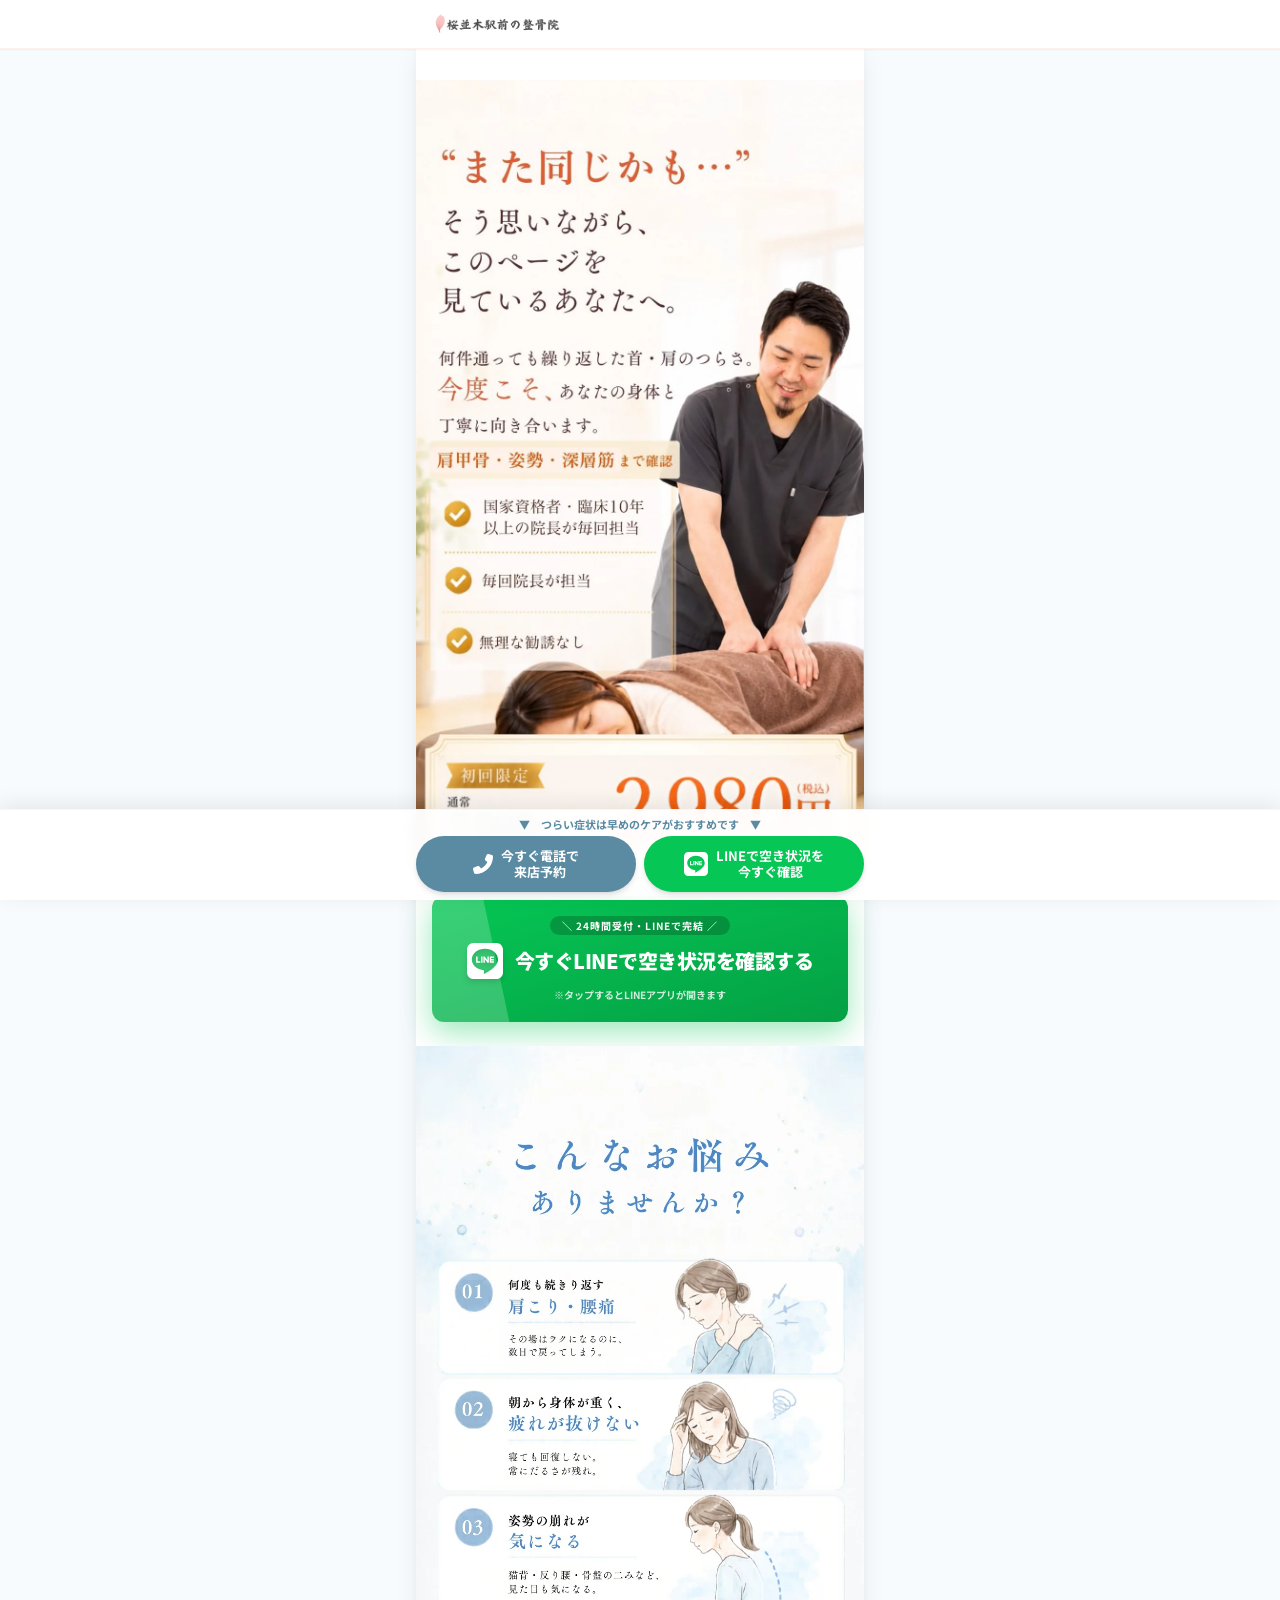
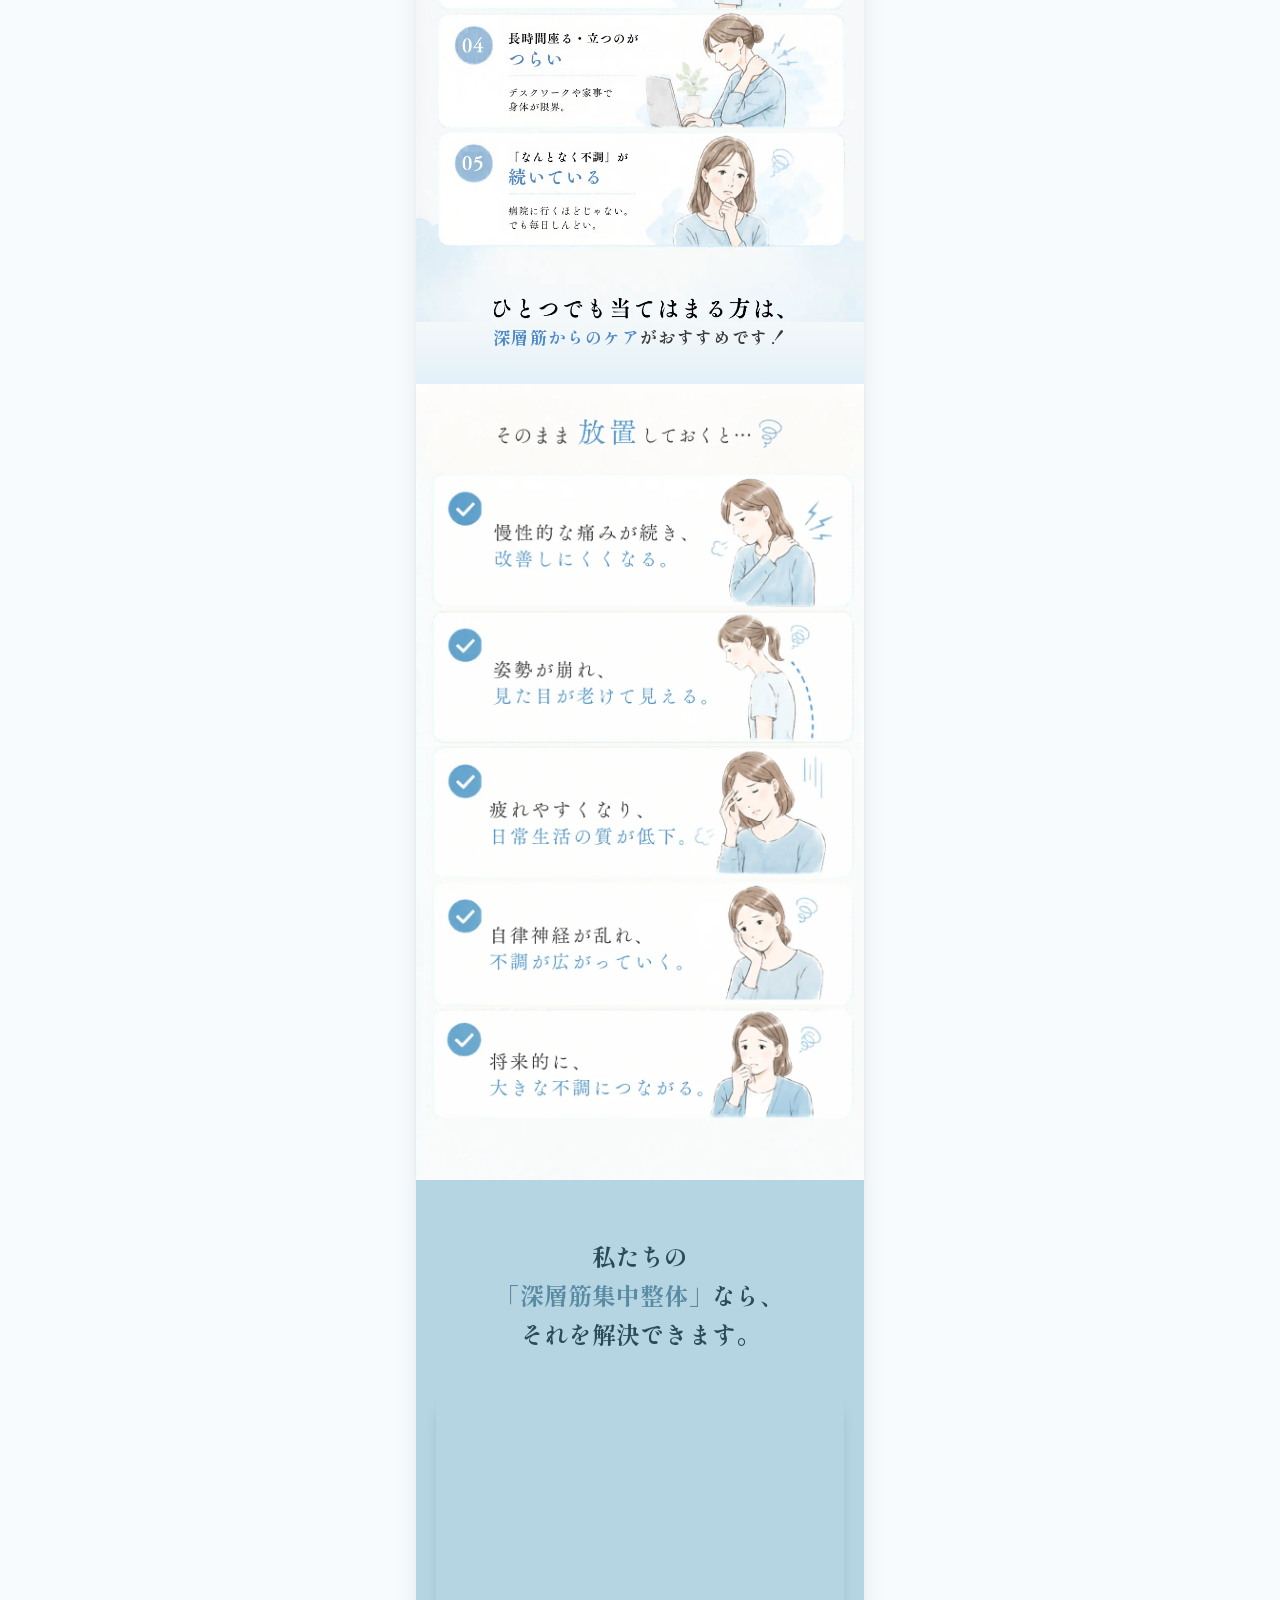
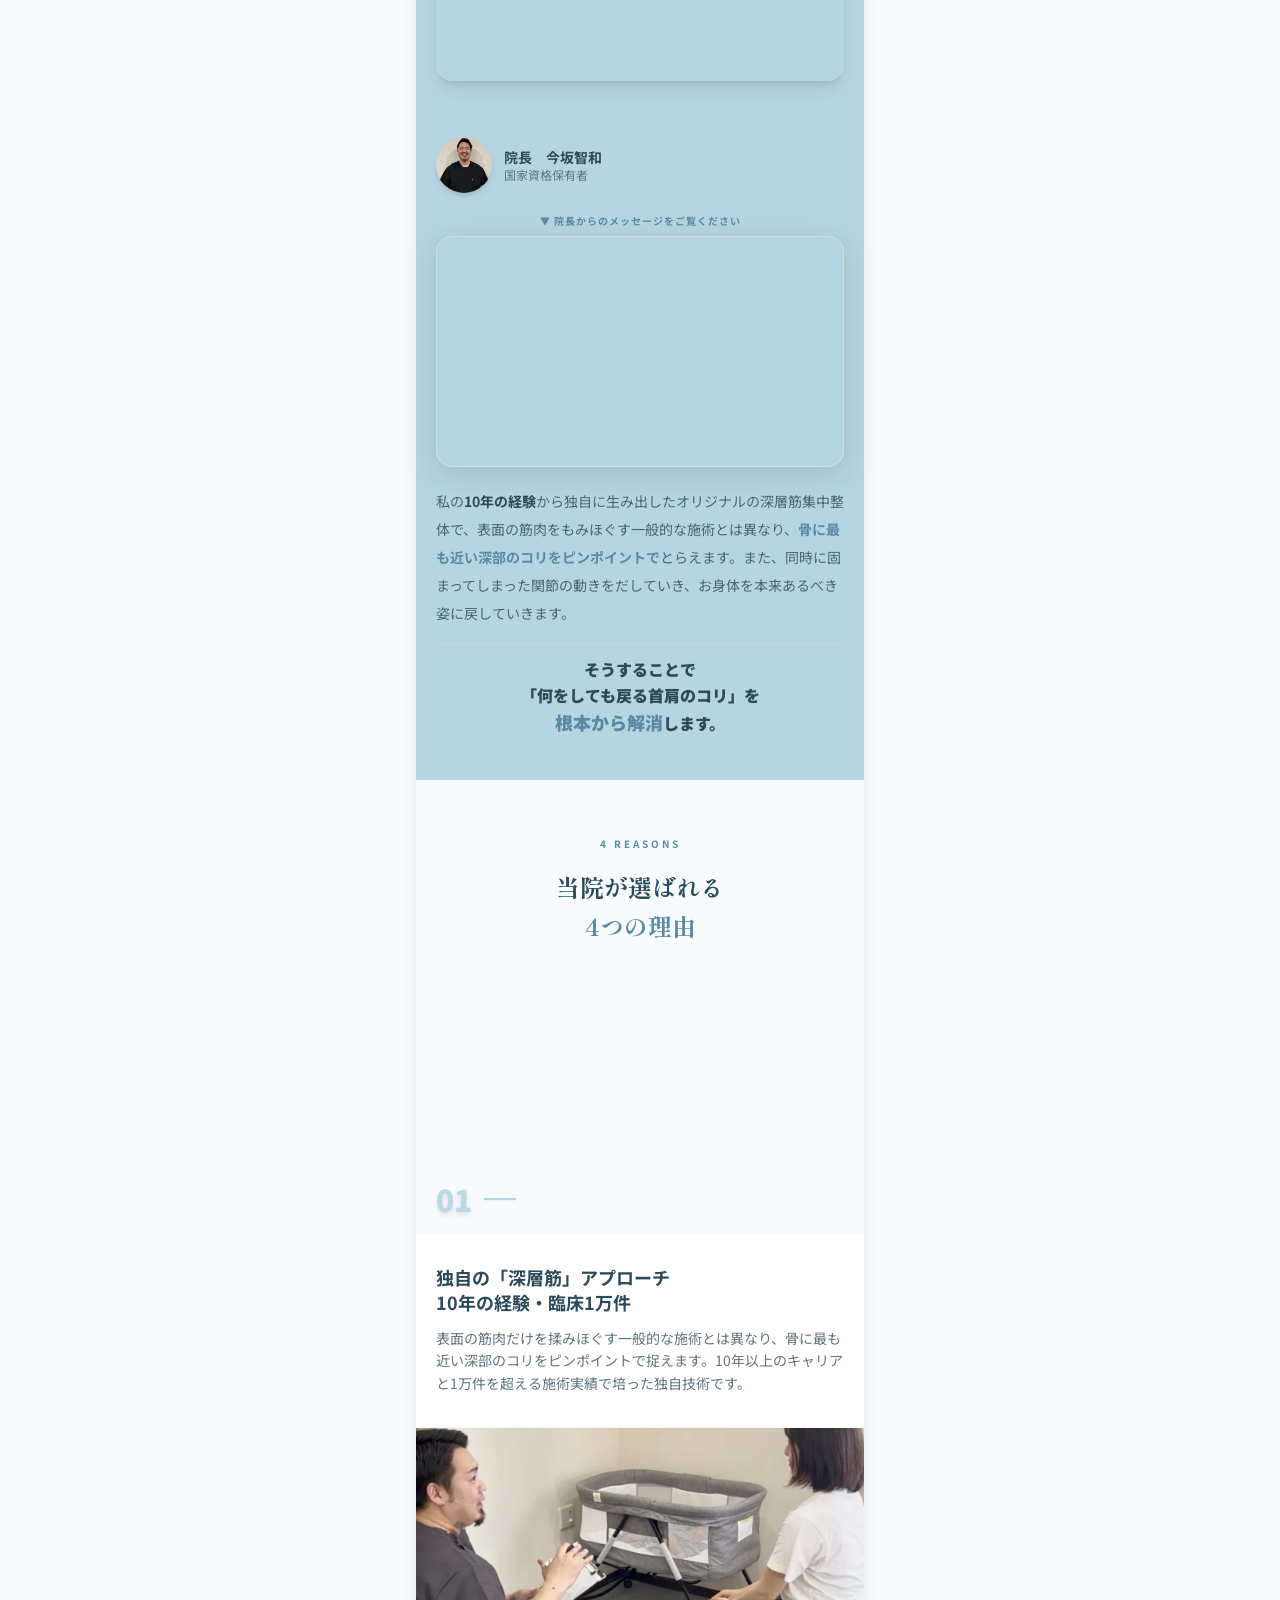
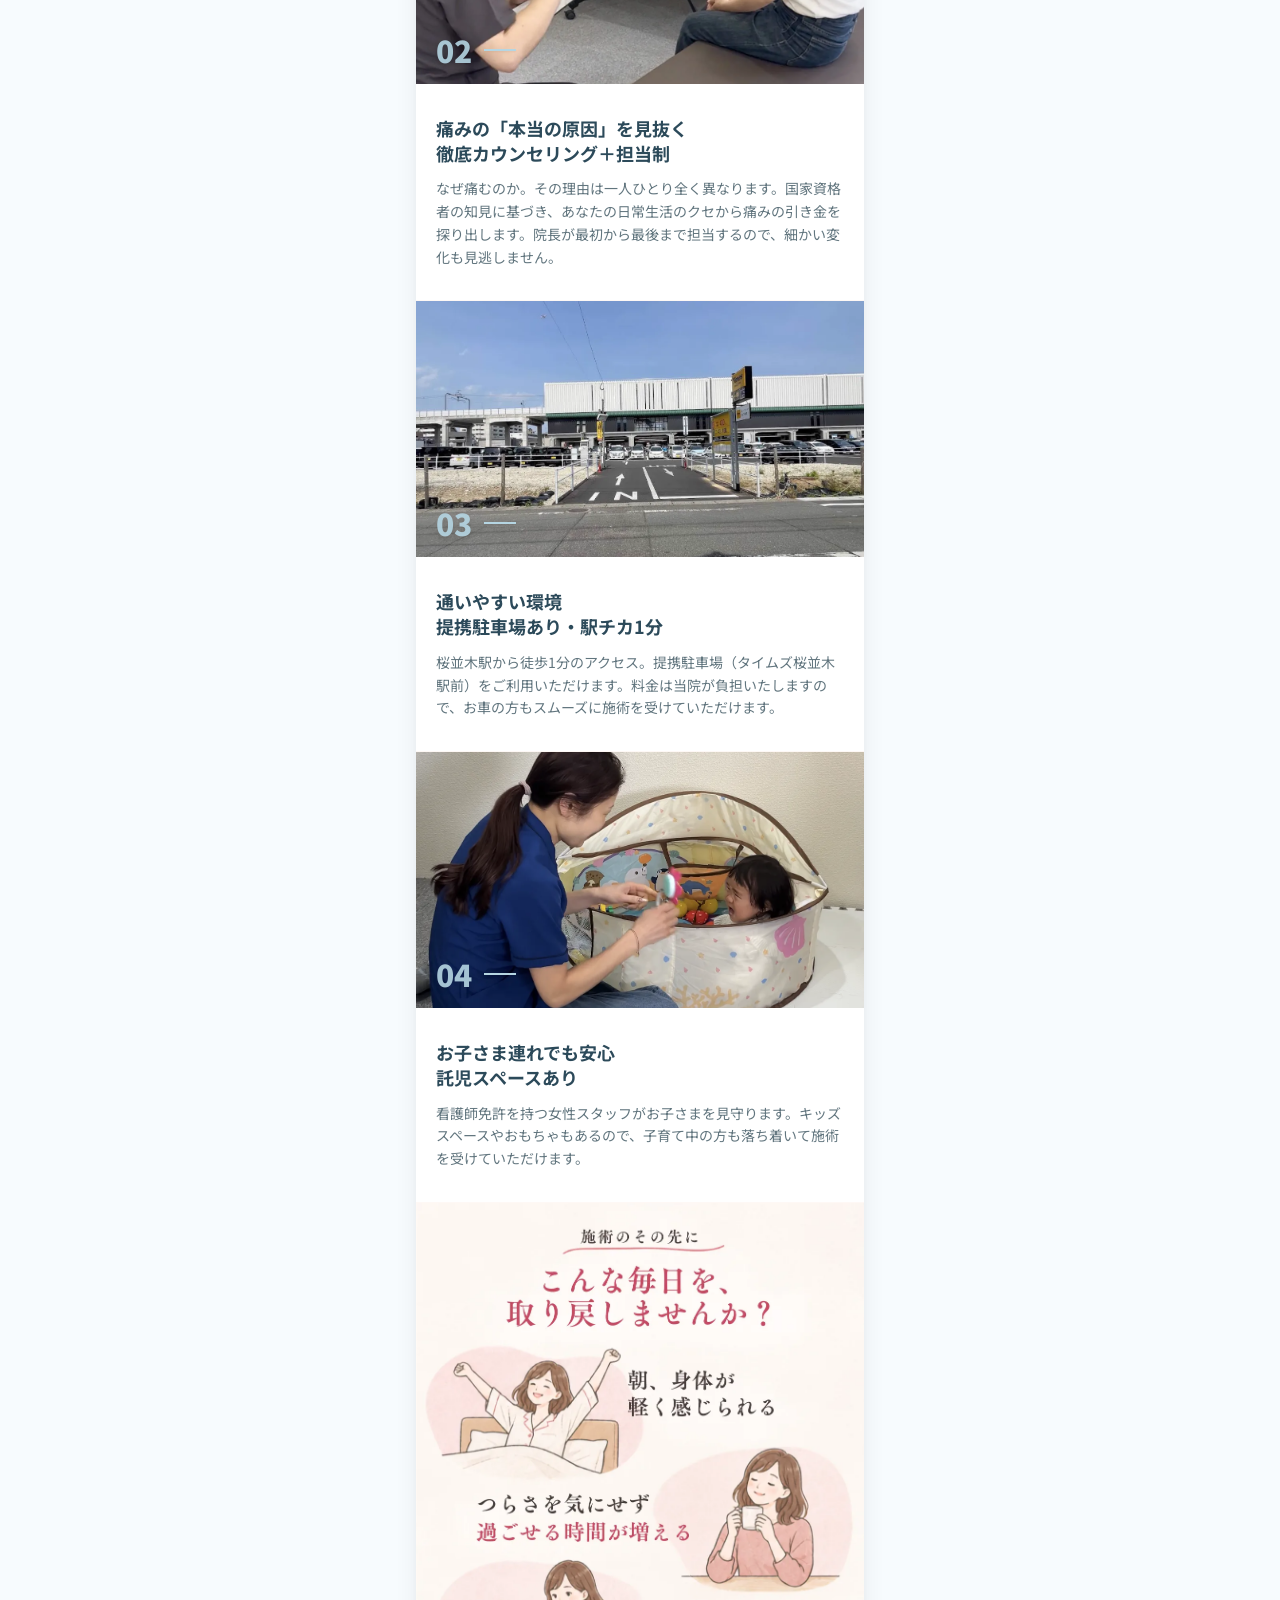
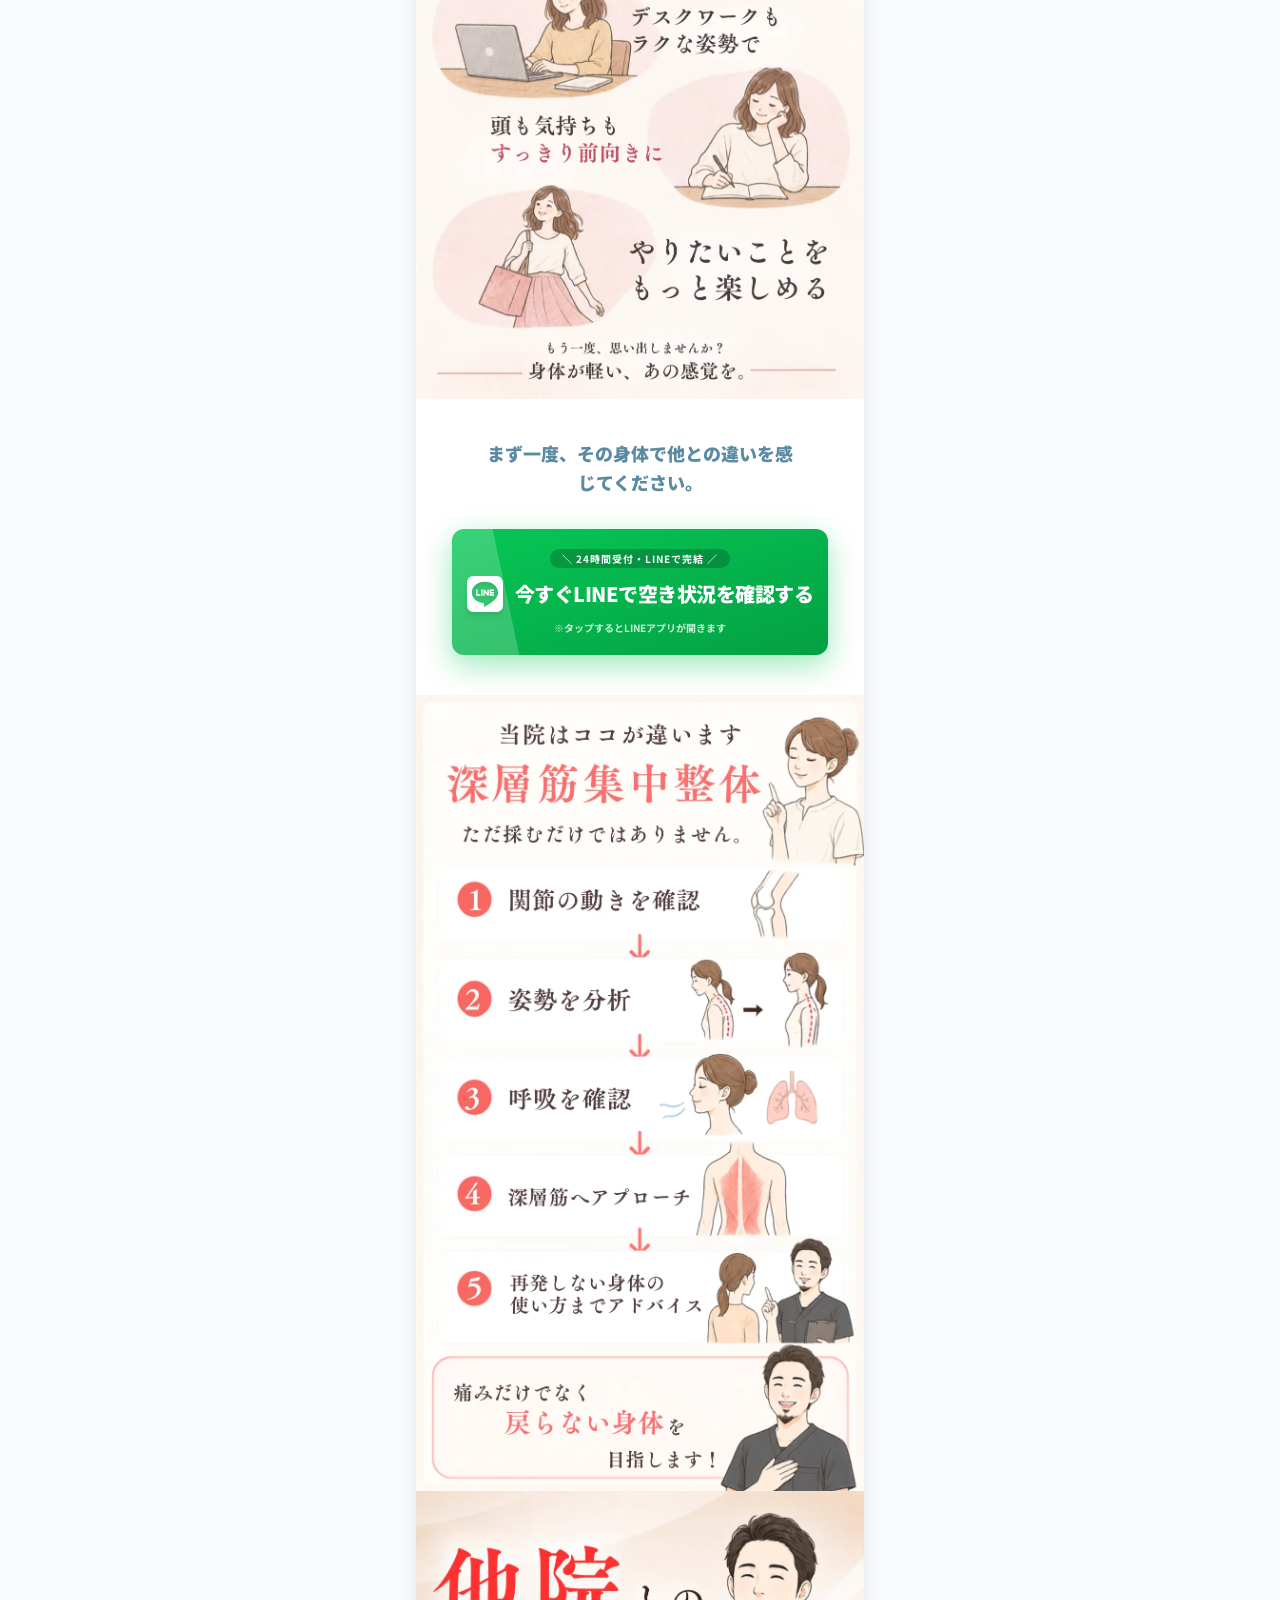
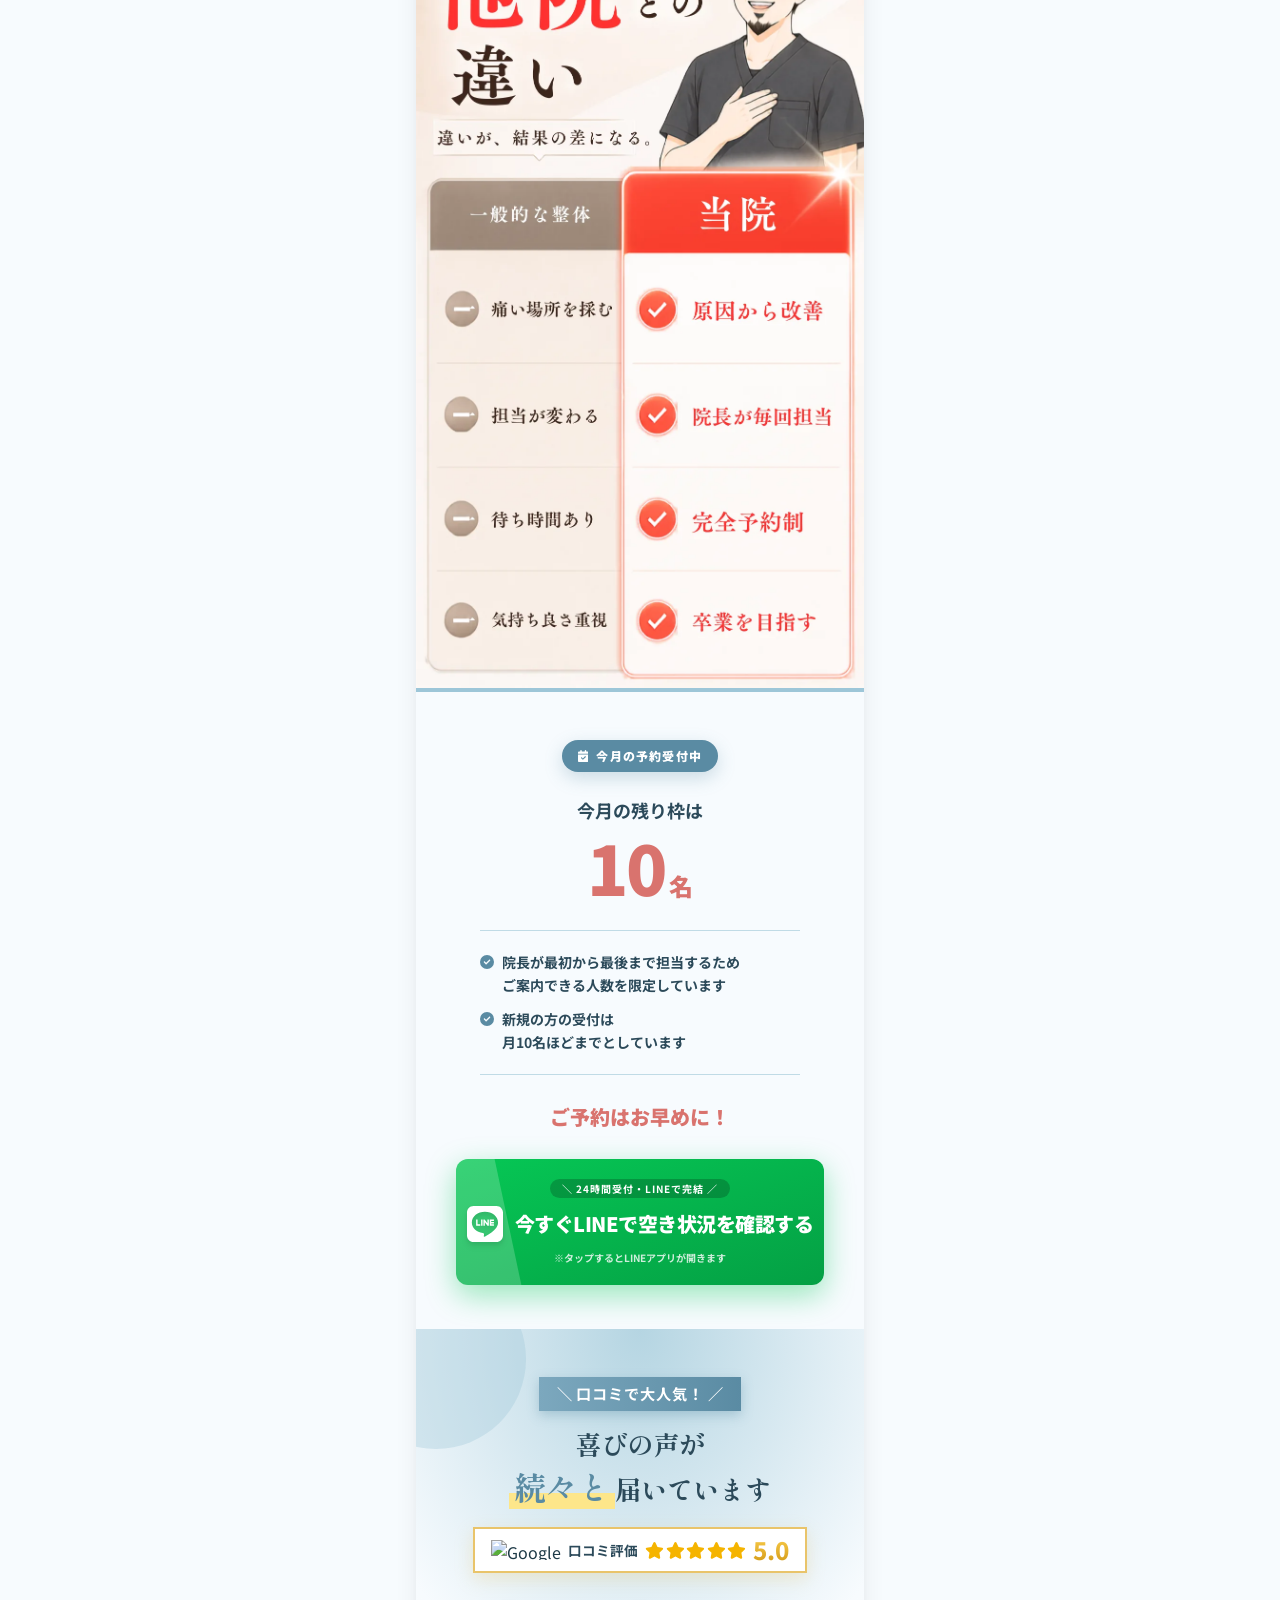
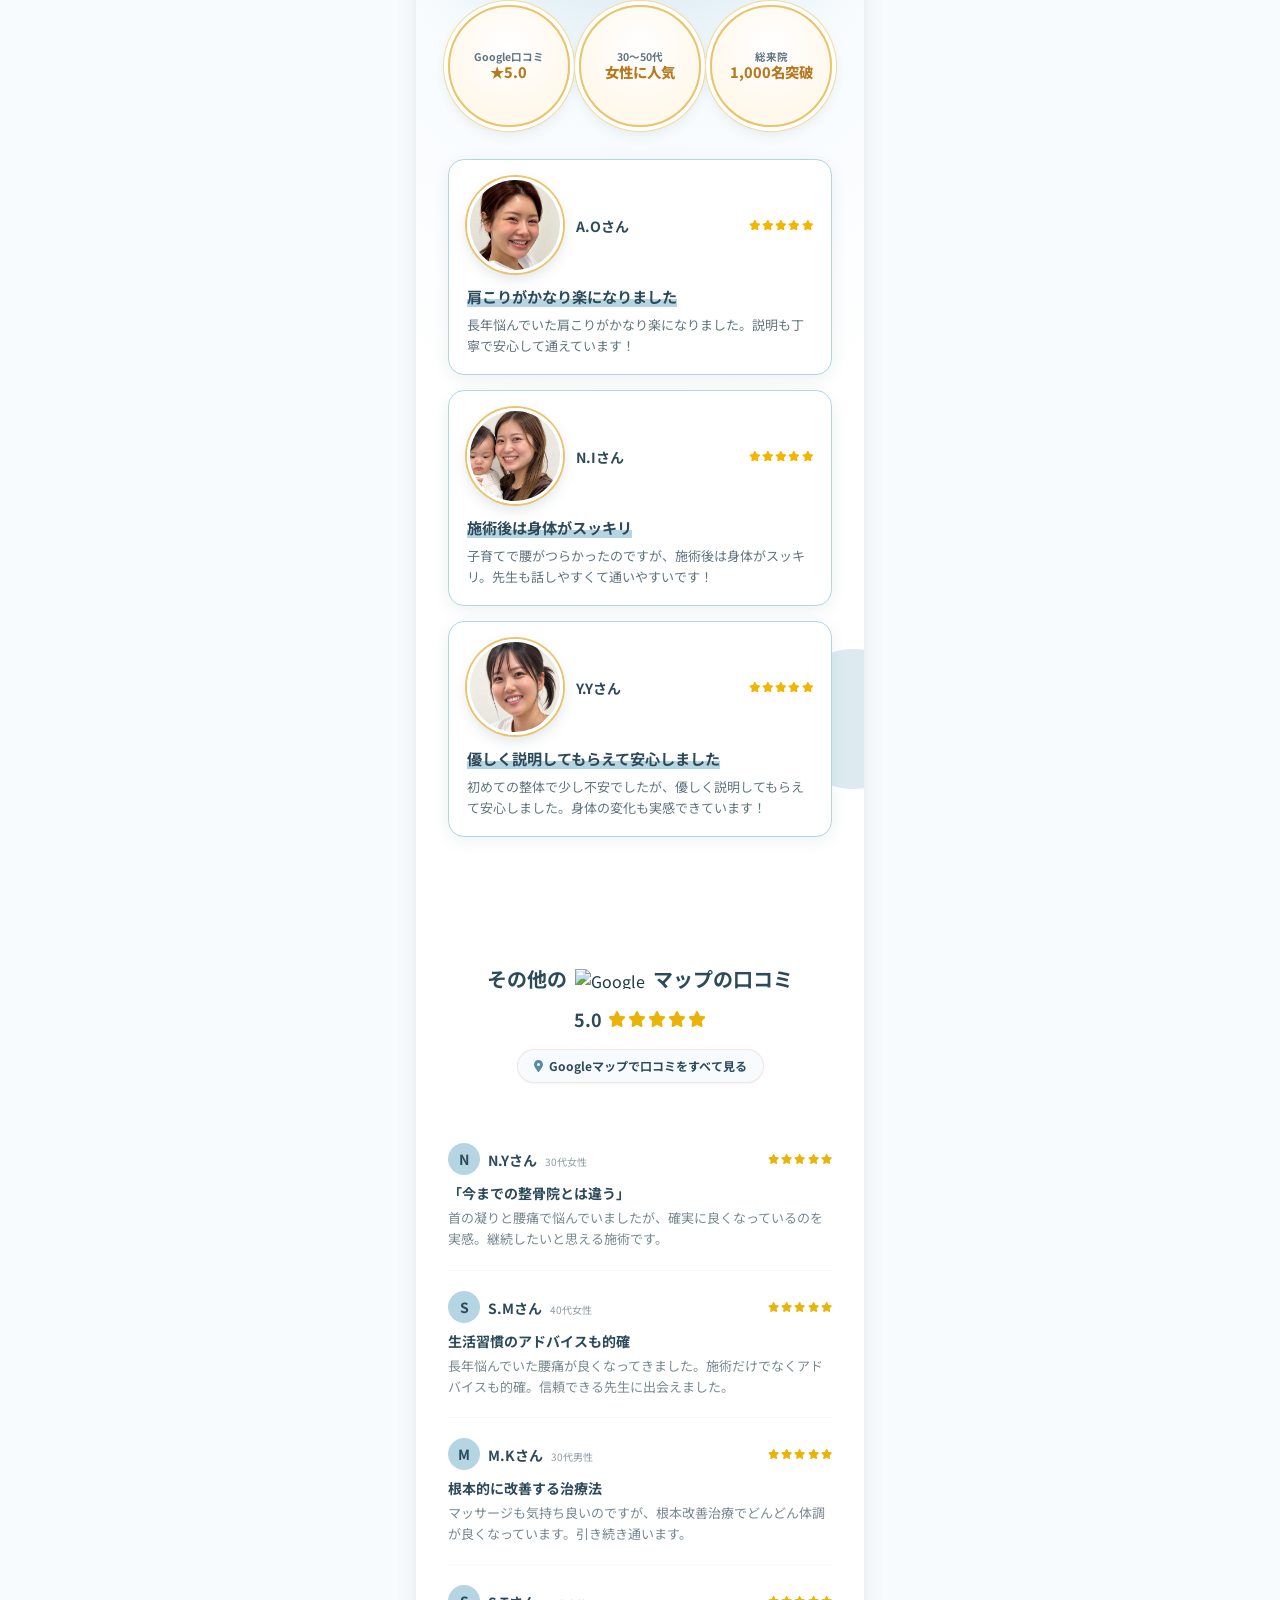
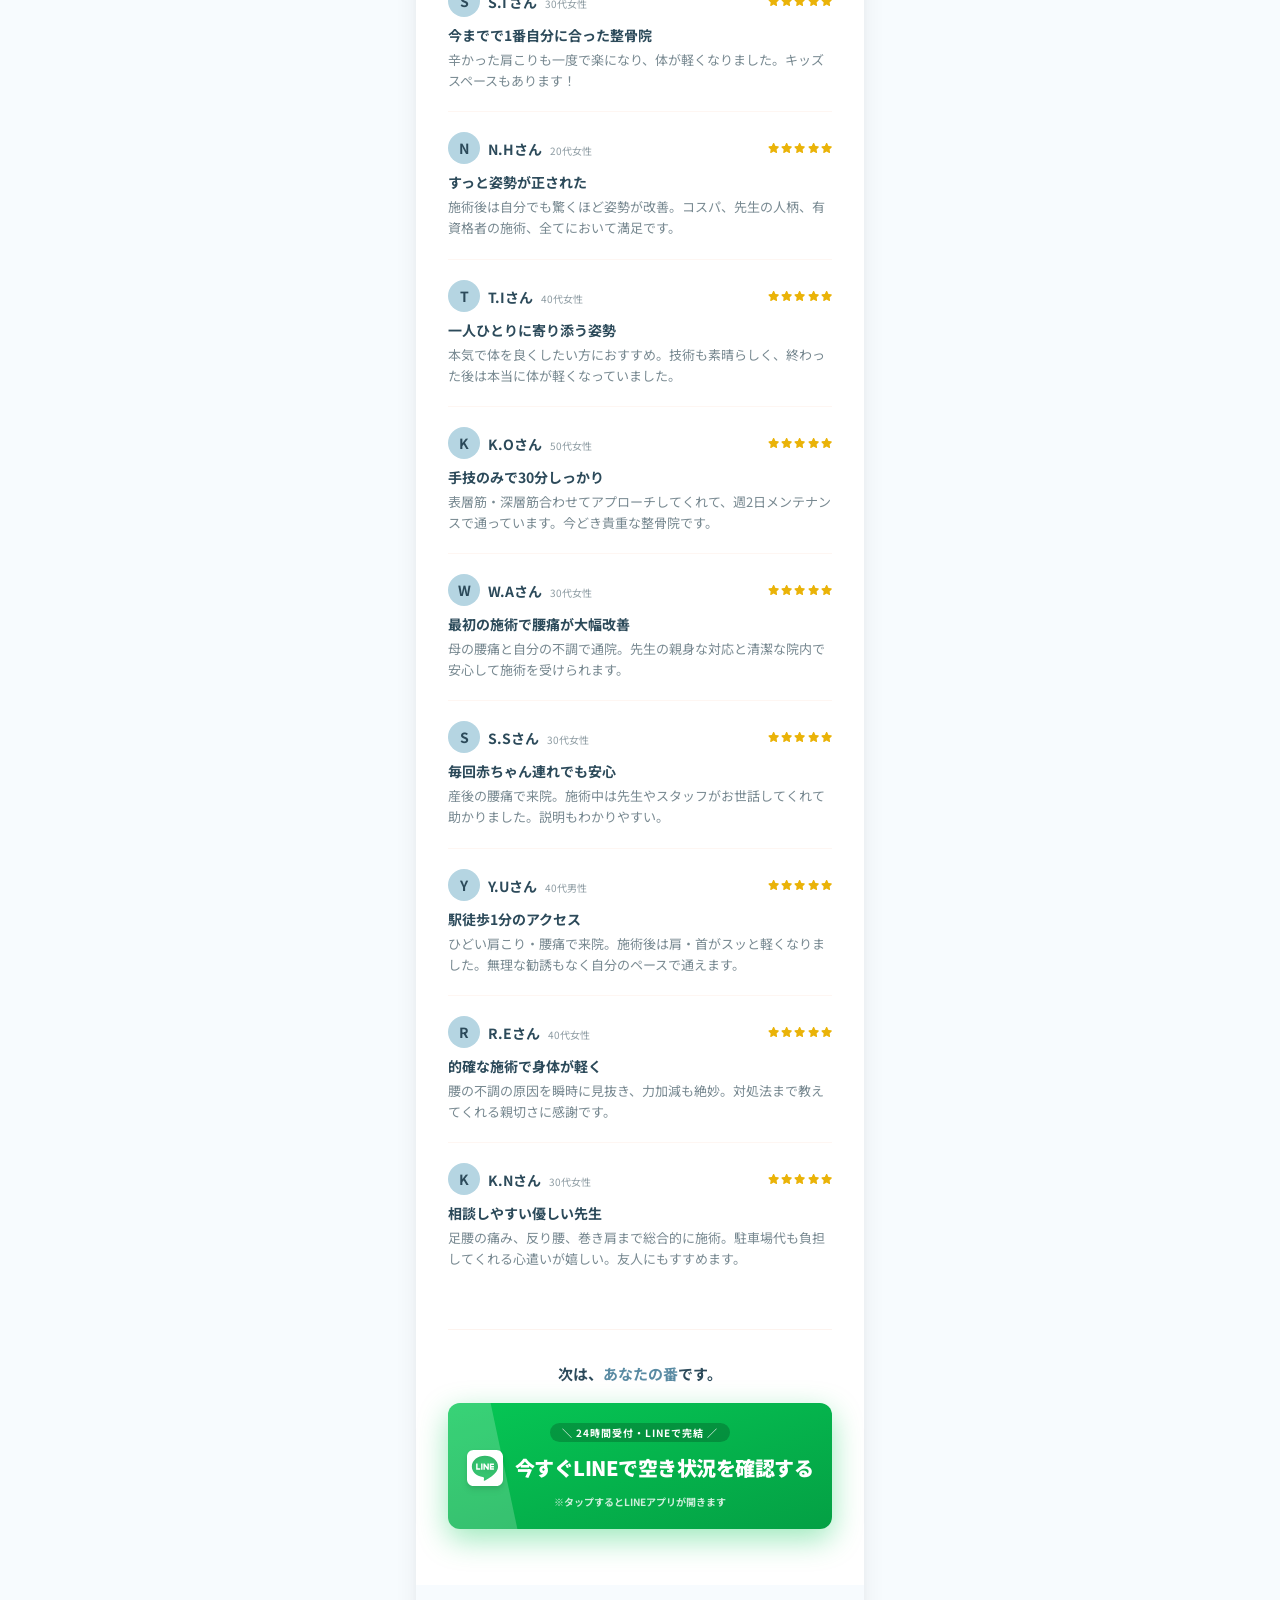
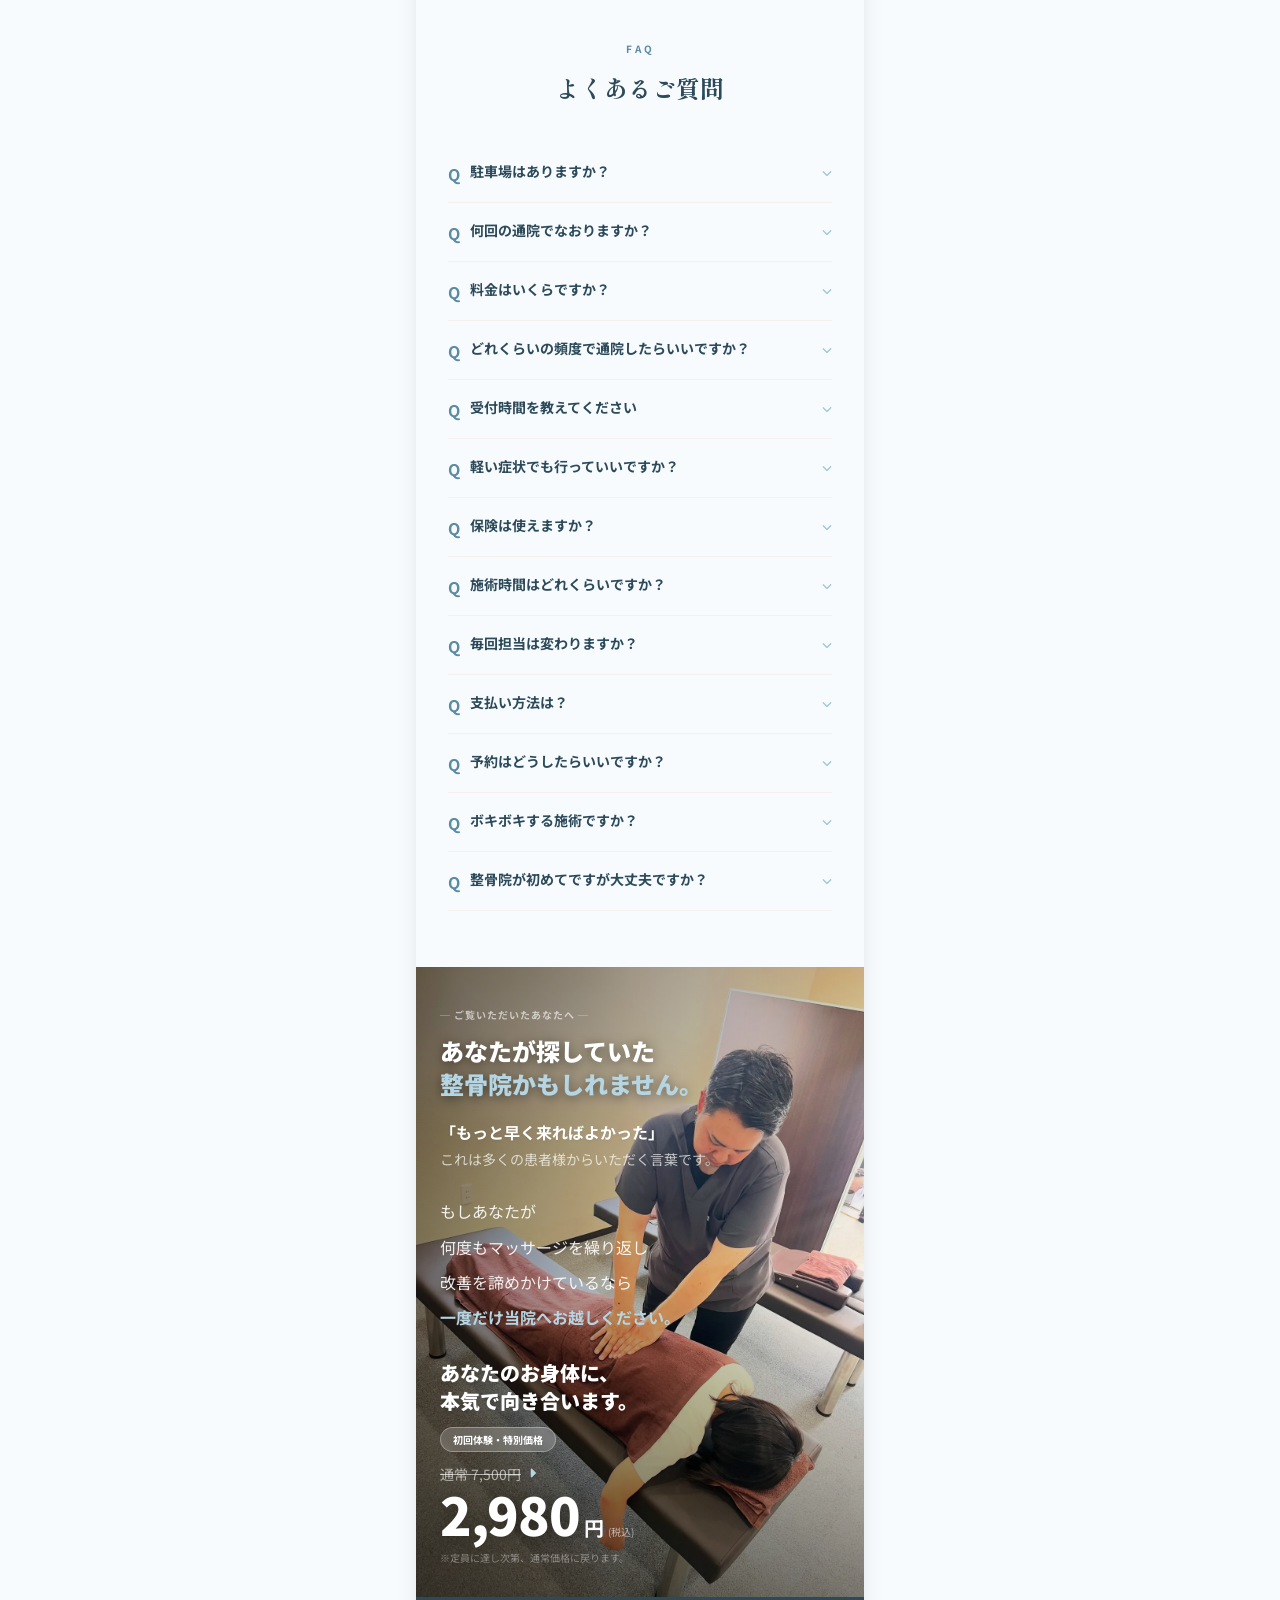
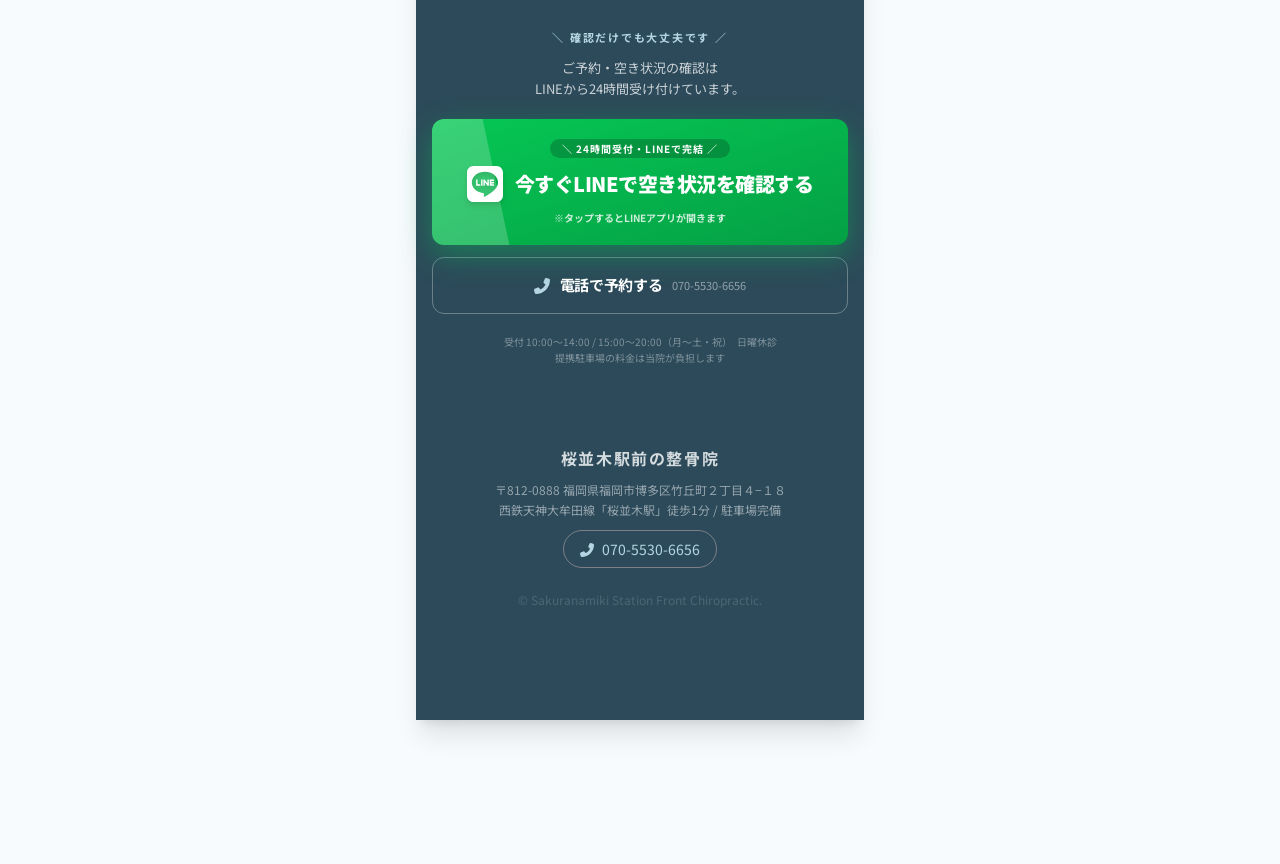
==== c.html @ 672b3de7 "口コミ評価の下にGoogleマップのボタンを追加、よくある質問の料金を差し替え Co-Authored-By: Claude Opus 5.5 <noreply@anthropic.com>" ====
<!DOCTYPE html>
<html lang="ja">

<head>
    <meta charset="UTF-8">
    <meta name="viewport" content="width=device-width, initial-scale=1.0">
    <title>深層筋集中整体とは｜桜並木駅前の整骨院（福岡市博多区・桜並木駅徒歩1分）</title>
    <meta name="description" content="揉んでも数日で戻る肩・腰のつらさへ。深層筋集中整体は、関節の動き・姿勢・呼吸を確認したうえで身体を支える深層筋にアプローチし、戻らない身体を目指す整体です。院長が毎回担当する完全予約制。初回体験2,980円。福岡市博多区竹丘町、西鉄桜並木駅から徒歩1分。">

    <!-- ▼ SEO。サイトを引っ越したらこの4か所のURLをまとめて書き換えること
         （canonical / og:url / og:image / 構造化データの url・image）。 -->
    <link rel="canonical" href="https://sakuranamiki-lp.pages.dev/">
    <meta name="robots" content="noindex, follow">

    <!-- SNSやLINEで共有されたときの表示 -->
    <meta property="og:type" content="website">
    <meta property="og:site_name" content="桜並木駅前の整骨院">
    <meta property="og:title" content="深層筋集中整体とは｜桜並木駅前の整骨院">
    <meta property="og:description" content="揉んでも数日で戻る肩・腰のつらさへ。関節の動き・姿勢・呼吸を確認したうえで深層筋にアプローチし、戻らない身体を目指す整体です。初回体験2,980円。">
    <meta property="og:url" content="https://sakuranamiki-lp.pages.dev/">
    <meta property="og:image" content="https://sakuranamiki-lp.pages.dev/images/hero-kubikata.webp">
    <meta property="og:locale" content="ja_JP">
    <meta name="twitter:card" content="summary_large_image">

    <!-- 構造化データ。院の基本情報と、このページが何の解説かを検索エンジンに伝える。
         口コミの星評価（aggregateRating）は入れていない。自社サイトに自社の評価を
         書く形はGoogleのガイドライン違反にあたり、構造化データ全体が無視される
         おそれがあるため。Googleの星はGoogleビジネスプロフィール側で出す。 -->
    <script type="application/ld+json">
    {
      "@context": "https://schema.org",
      "@graph": [
        {
          "@type": "MedicalBusiness",
          "@id": "https://sakuranamiki-lp.pages.dev/#clinic",
          "name": "桜並木駅前の整骨院",
          "description": "福岡市博多区の整骨院。関節の動き・姿勢・呼吸を確認したうえで深層筋にアプローチする「深層筋集中整体」で、繰り返す肩・首・腰のつらさの根本改善を目指します。",
          "url": "https://sakuranamiki-lp.pages.dev/",
          "image": "https://sakuranamiki-lp.pages.dev/images/hero-kubikata.webp",
          "telephone": "+81-70-5530-6656",
          "priceRange": "￥2,980〜￥7,500",
          "address": {
            "@type": "PostalAddress",
            "postalCode": "812-0888",
            "addressCountry": "JP",
            "addressRegion": "福岡県",
            "addressLocality": "福岡市博多区",
            "streetAddress": "竹丘町2丁目4-18"
          },
          "openingHoursSpecification": [
            {
              "@type": "OpeningHoursSpecification",
              "dayOfWeek": ["Monday","Tuesday","Wednesday","Thursday","Friday","Saturday","PublicHolidays"],
              "opens": "10:00",
              "closes": "14:00"
            },
            {
              "@type": "OpeningHoursSpecification",
              "dayOfWeek": ["Monday","Tuesday","Wednesday","Thursday","Friday","Saturday","PublicHolidays"],
              "opens": "15:00",
              "closes": "20:00"
            }
          ],
          "publicAccess": true,
          "isAcceptingNewPatients": true
        },
        {
          "@type": "Service",
          "name": "深層筋集中整体",
          "provider": { "@id": "https://sakuranamiki-lp.pages.dev/#clinic" },
          "areaServed": "福岡市博多区",
          "description": "痛い場所を揉むだけで終わらせず、(1)関節の動きを確認 (2)姿勢を分析 (3)呼吸を確認 (4)身体を支える深層筋へアプローチ (5)再発しない身体の使い方までアドバイス、という5段階で進める整体。院長が毎回担当する完全予約制です。",
          "offers": {
            "@type": "Offer",
            "name": "初回体験（深層筋集中整体＋初診料）",
            "price": "2980",
            "priceCurrency": "JPY"
          }
        }
      ]
    }
    </script>

    <!-- Microsoft Clarity -->
    <script type="text/javascript">
        (function(c,l,a,r,i,t,y){
            c[a]=c[a]||function(){(c[a].q=c[a].q||[]).push(arguments)};
            t=l.createElement(r);t.async=1;t.src="https://www.clarity.ms/tag/"+i;
            y=l.getElementsByTagName(r)[0];y.parentNode.insertBefore(t,y);
        })(window, document, "clarity", "script", "x4nq383wy1");
    </script>
    <!-- End Microsoft Clarity -->

    <!-- Meta Pixel Code -->
    <script>
        !function (f, b, e, v, n, t, s) {
            if (f.fbq) return; n = f.fbq = function () {
                n.callMethod ?
                    n.callMethod.apply(n, arguments) : n.queue.push(arguments)
            };
            if (!f._fbq) f._fbq = n; n.push = n; n.loaded = !0; n.version = '2.0';
            n.queue = []; t = b.createElement(e); t.async = !0;
            t.src = v; s = b.getElementsByTagName(e)[0];
            s.parentNode.insertBefore(t, s)
        }(window, document, 'script',
            'https://connect.facebook.net/en_US/fbevents.js');
        fbq('init', '752934397862087');
        fbq('track', 'PageView');
    </script>
    <noscript><img height="1" width="1" style="display:none"
            src="https://www.facebook.com/tr?id=752934397862087&ev=PageView&noscript=1" /></noscript>
    <!-- End Meta Pixel Code -->

    <!-- ヒーローのA/Cテスト -->
    <script>
        /*
         * ヒーロー画像のパターンは「ページごとに固定」されている。
         *   /         … a  深層筋集中整体（Google口コミ5.0入り）※広告のリンク先
         *   /c.html   … c  共感訴求（「また同じかも…」）※控え
         * ページ本体は完全に同一で、違うのはヒーロー1枚だけ。
         *
         * 以前はここでJSが50/50に振り分けていたが、MetaのA/Bテスト機能で
         * 広告ごとにリンク先URLを分ける方式にしたのでやめた。こちらのほうが
         * 同じ人が両方を見てしまう重複が起きず、勝敗判定もMetaがやってくれる。
         *
         * 下の variant の値は tools/prerender.js が書き込む。手で変えないこと。
         */
        (function () {
            var variant = 'c'; /* PRERENDER:VARIANT */
            var hero = (variant === 'c')
                ? './images/hero-empathy.webp'
                : './images/hero-katakoshi-poster.webp';

            window.AB_VARIANT = variant;
            document.documentElement.setAttribute('data-variant', variant);

            // ヒーローは画面最上部＝表示速度に直結するので先読みしておく。
            // HTMLにも正しい画像が焼き込まれているので二重に取得はされない。
            var link = document.createElement('link');
            link.rel = 'preload';
            link.as = 'image';
            link.href = hero;
            document.head.appendChild(link);

            // 「どちらを見たか」を計測側へ送る
            window.addEventListener('load', function () {
                if (window.fbq) window.fbq('trackCustom', 'LPView', { variant: variant });
                if (window.clarity) window.clarity('set', 'ab_variant', variant);
            });

            /*
             * ▼ 計測の考え方
             *
             * Lead        … 予約に向かう行動。LINE追加タップ と 電話タップ の2つ。
             *               Metaの最適化対象はこれ。「予約したい人」を探させる。
             * FindLocation… 場所の確認（Googleマップタップ）。
             *               計測はするが Lead には入れない。理由は下記。
             *
             * マップタップをLeadに含めない理由：
             *   マップは「どこにあるか見ただけ」の人も大量に押す。これをLeadに混ぜると、
             *   (1) 件数が水増しされてCPAが実態より良く見える
             *   (2) さらに悪いことに、Metaが「マップを押しやすい人」を探しに行き、
             *       予約する気のない層に配信が寄っていく
             *   計測しておけばリターゲティング用オーディエンスには使えるので、
             *   別イベントとして残すのが正解。
             */
            function fire(event, kind) {
                if (window.fbq) window.fbq('track', event, { content_name: kind + '_' + variant });
                if (window.clarity) window.clarity('set', 'cta_tapped', kind);
            }

            // LINE追加タップ（従来から Lead として計測しているもの）
            window.trackLead = function () { fire('Lead', 'line'); };
            // 電話タップ（これまで未計測。予約意図はLINEより強い）
            window.trackTel = function () { fire('Lead', 'tel'); };
            // Googleマップタップ（最適化には使わない）
            window.trackMap = function () { fire('FindLocation', 'map'); };
        })();
    </script>
    <!-- End A/B -->

    <!-- 本文は tools/prerender.js が app.js から書き出して body に埋め込み済み。
         ブラウザにReactは送らない（React+ReactDOM+app.js で約180KB削減）。
         画面の動きは lp.js が担当する。 -->
    <script>document.documentElement.className += ' js';</script>
    <style>
        /* fade-up は styles.css で opacity:0 から始まる。JSが動かない環境では
           そのまま見えなくなってしまうので、その場合だけ最初から表示する。 */
        html:not(.js) .fade-up { opacity: 1; transform: none; }

        /* 画面には出さないがスクリーンリーダーと検索エンジンには読ませる。
           display:none と違い、読み上げ対象から外れない書き方。 */
        .sr-only {
            position: absolute; width: 1px; height: 1px;
            padding: 0; margin: -1px; overflow: hidden;
            clip: rect(0 0 0 0); white-space: nowrap; border: 0;
        }

        /* ── 追従CTAの演出 ──
           画面に出っぱなしなので、振れ幅は意図的に小さくしている。
           強く光らせると数秒で鬱陶しくなり、安っぽく見えるため。
           styles.css はビルド済みで再生成できないので、ここに素のCSSで書く。 */

        /* ボタンのふちがゆっくり明るくなる。色はLINEの緑に合わせる。 */
        @keyframes sticky-cta-glow {
            0%, 100% { box-shadow: 0 2px 8px rgba(6, 199, 85, 0.35); }
            50%      { box-shadow: 0 2px 18px rgba(6, 199, 85, 0.70),
                                   0 0 26px rgba(6, 199, 85, 0.28); }
        }
        .sticky-cta-glow { animation: sticky-cta-glow 2.4s ease-in-out infinite; }

        /* 矢印がボタンのほうへ小さく上下する */
        @keyframes sticky-cta-arrow {
            0%, 100% { transform: translateY(0);   opacity: 0.65; }
            50%      { transform: translateY(2px); opacity: 1; }
        }
        .sticky-cta-arrow {
            display: inline-block;
            animation: sticky-cta-arrow 1.6s ease-in-out infinite;
        }

        /* 煽り文がやわらかく明滅する。文字色までは変えない。 */
        @keyframes sticky-cta-urgent {
            0%, 100% { opacity: 0.80; }
            50%      { opacity: 1; }
        }
        .sticky-cta-urgent { animation: sticky-cta-urgent 2.4s ease-in-out infinite; }

        /* 動きを減らす設定にしている端末では止める */
        @media (prefers-reduced-motion: reduce) {
            .sticky-cta-glow,
            .sticky-cta-arrow,
            .sticky-cta-urgent { animation: none; }
        }
    </style>
    <!-- Google Fonts。実際に使うウェイトだけに絞っている。
         Noto Sans JP … 400(本文) / 700(font-bold) / 900(font-black)
         Shippori Mincho B1 … 700のみ（.font-mincho は3箇所とも font-bold とセット）
         以前は10ウェイト指定していた。日本語フォントはunicode-rangeで細かく分割
         されるため @font-face が1230個生成され、描画をブロックするCSSだけで
         1.16MBあった。使うウェイトに絞って461KBになっている。 -->
    <link rel="preconnect" href="https://fonts.googleapis.com">
    <link rel="preconnect" href="https://fonts.gstatic.com" crossorigin>
    <link href="https://fonts.googleapis.com/css2?family=Noto+Sans+JP:wght@400;700;900&family=Shippori+Mincho+B1:wght@700&display=swap" rel="stylesheet">
    <!-- Font Awesome は廃止。CSS 102KB + webフォント実体 約250KB を読んでいたが、
         使っていたのは6アイコンだけだったので app.js にインラインSVGで持たせた。 -->
    <!-- Tailwind と独自スタイルをビルドしたCSS（CDNの実行時生成をやめた） -->
    <link rel="stylesheet" href="./styles.css">

</head>

<!-- pb-28: 追従CTAに煽り文の行が増えて背が高くなったぶん、下部の余白を広げている -->
<body class="bg-skin-cream text-skin-text antialiased pb-28">
    <script>
        /*
         * 読み込み時に必ずページ先頭から始めるための処理。
         *
         * 以前はここで 50ms ごとに scrollTo(0,0) を呼ぶ setInterval を2秒間回していた。
         * 目的（ブラウザによる前回位置の復元を防ぐ）は scrollRestoration='manual' だけで
         * 達成できるうえ、広告から来た人は着地直後にスクロールを始めるので、
         * 読み始めた人を2秒間くり返し最上部へ引き戻す状態になっていた。
         * load 時の scrollTo も同じ理由で削除している。
         */
        (function () {
            if ('scrollRestoration' in history) history.scrollRestoration = 'manual';
            // hash を消す。location.hash="" は末尾に "#" を残し履歴も汚すので replaceState を使う
            if (location.hash) history.replaceState(null, '', location.pathname + location.search);
            window.scrollTo(0, 0);
            // bfcache から復帰したときだけ先頭に戻す（通常の再描画では動かさない）
            window.addEventListener('pageshow', function (e) { if (e.persisted) window.scrollTo(0, 0); });
        })();
    </script>
    <!-- ページの主題。ヒーローが画像なので、見出しとしてのh1が存在しなかった。
         デザインを変えずに入れるため画面上は非表示にしている。
         本来は読める見出しを置くほうが強い。 -->
    <h1 class="sr-only">深層筋集中整体とは｜桜並木駅前の整骨院（福岡市博多区・西鉄桜並木駅 徒歩1分）</h1>

    <!-- BEGIN prerendered : 以下は tools/prerender.js の出力。直接編集しないこと。
         中身を変えるときは app.js を直してから node tools/prerender.js を実行する。 -->
    <div id="root">
<div class="w-full max-w-md mx-auto shadow-xl bg-white min-h-screen relative my-0 md:my-8"><div class="fixed top-0 left-0 w-full bg-white/95 backdrop-blur border-b border-skin-peach/60 shadow-sm z-50"><div class="max-w-md mx-auto flex items-center justify-between px-3 py-2"><a href="#" class="flex-shrink-0"><img src="./images/logo-new2.webp" alt="桜並木駅前の整骨院" width="726" height="161" class="h-8 w-auto"/></a></div></div><div class="pt-12 bg-white"><div class="w-full"><img src="./images/hero-empathy.webp" alt="「また同じかも…」そう思いながらこのページを見ているあなたへ。何件通っても繰り返した首・肩のつらさに、今度こそ丁寧に向き合います。初回限定2,980円" width="941" height="1672" fetchpriority="high" data-hero="" decoding="async" class="w-full h-auto block"/></div><div style="padding:20px 0 24px"><div class="w-full px-4  " data-cta-line=""><a href="https://lin.ee/uqCRkRL" class="block w-full bg-gradient-to-br from-[#06C755] to-[#04a044] text-white font-bold py-5 rounded-xl shadow-[0_10px_30px_rgba(6,199,85,0.4)] hover:-translate-y-1 hover:shadow-[0_15px_40px_rgba(6,199,85,0.5)] active:scale-[0.97] transition-all relative overflow-hidden group"><div class="absolute inset-0 w-1/4 h-full bg-white/20 skew-x-12 -ml-10 group-hover:ml-[120%] transition-all duration-700"></div><div class="flex flex-col items-center gap-1 relative z-10"><span class="text-[10px] tracking-widest bg-black/20 px-3 py-0.5 rounded-full">＼ 24時間受付・LINEで完結 ／</span><div class="flex items-center gap-3 mt-1"><svg class="text-4xl drop-shadow-md" viewBox="0 0 512 512" fill="currentColor" aria-hidden="true" focusable="false" style="height:1em;width:1em;display:inline-block;vertical-align:-0.125em"><path d="M311 196.8v81.3c0 2.1-1.6 3.7-3.7 3.7h-13c-1.3 0-2.4-.7-3-1.5l-37.3-50.3v48.2c0 2.1-1.6 3.7-3.7 3.7h-13c-2.1 0-3.7-1.6-3.7-3.7V196.9c0-2.1 1.6-3.7 3.7-3.7h12.9c1.1 0 2.4 .6 3 1.6l37.3 50.3V196.9c0-2.1 1.6-3.7 3.7-3.7h13c2.1-.1 3.8 1.6 3.8 3.5zm-93.7-3.7h-13c-2.1 0-3.7 1.6-3.7 3.7v81.3c0 2.1 1.6 3.7 3.7 3.7h13c2.1 0 3.7-1.6 3.7-3.7V196.8c0-1.9-1.6-3.7-3.7-3.7zm-31.4 68.1H150.3V196.8c0-2.1-1.6-3.7-3.7-3.7h-13c-2.1 0-3.7 1.6-3.7 3.7v81.3c0 1 .3 1.8 1 2.5c.7 .6 1.5 1 2.5 1h52.2c2.1 0 3.7-1.6 3.7-3.7v-13c0-1.9-1.6-3.7-3.5-3.7zm193.7-68.1H327.3c-1.9 0-3.7 1.6-3.7 3.7v81.3c0 1.9 1.6 3.7 3.7 3.7h52.2c2.1 0 3.7-1.6 3.7-3.7V265c0-2.1-1.6-3.7-3.7-3.7H344V247.7h35.5c2.1 0 3.7-1.6 3.7-3.7V230.9c0-2.1-1.6-3.7-3.7-3.7H344V213.5h35.5c2.1 0 3.7-1.6 3.7-3.7v-13c-.1-1.9-1.7-3.7-3.7-3.7zM512 93.4V419.4c-.1 51.2-42.1 92.7-93.4 92.6H92.6C41.4 511.9-.1 469.8 0 418.6V92.6C.1 41.4 42.2-.1 93.4 0H419.4c51.2 .1 92.7 42.1 92.6 93.4zM441.6 233.5c0-83.4-83.7-151.3-186.4-151.3s-186.4 67.9-186.4 151.3c0 74.7 66.3 137.4 155.9 149.3c21.8 4.7 19.3 12.7 14.4 42.1c-.8 4.7-3.8 18.4 16.1 10.1s107.3-63.2 146.5-108.2c27-29.7 39.9-59.8 39.9-93.1z"></path></svg><span class="text-[17px] sm:text-xl font-black tracking-tight leading-snug">今すぐLINEで<br class="sm:hidden"/>空き状況を確認する</span></div><span class="text-[10px] mt-1 opacity-80">※タップするとLINEアプリが開きます</span></div></a></div></div></div><div class="fade-up w-full"><img src="./images/empathy-yoshizumi.webp" width="864" height="1690" loading="lazy" decoding="async" alt="こんなお悩みありませんか？ 01 何度も繰り返す肩こり・腰痛（その場はラクになるのに、数日で戻ってしまう）／02 朝から身体が重く、疲れが抜けない／03 姿勢の崩れが気になる（猫背・反り腰・骨盤のゆがみなど）／04 長時間座る・立つのがつらい／05 「なんとなく不調」が続いている。ひとつでも当てはまる方は、" class="w-full h-auto block"/><p class="font-mincho font-bold text-center" style="margin:0;padding:2px 16px 34px;background:linear-gradient(#f4f8f9, #e3f0f9);color:#3a3a3a;font-size:17px;letter-spacing:0.08em"><span style="color:#4c88c8">深層筋からのケア</span>がおすすめです！</p></div><div class="fade-up w-full"><img src="./images/problem-yoshizumi.webp" width="941" height="1672" loading="lazy" decoding="async" alt="そのまま放置しておくと… 慢性的な痛みが続き、改善しにくくなる／姿勢が崩れ、見た目が老けて見える／疲れやすくなり、日常生活の質が低下／自律神経が乱れ、不調が広がっていく／将来的に、大きな不調につながる。" class="w-full h-auto block drop-shadow-sm"/></div><div class="fade-up w-full bg-skin-peach"><div class="px-5 pt-14 pb-6 text-center"><h2 class="font-mincho text-2xl font-bold text-skin-dark mb-4 leading-relaxed">私たちの<br/><span class="text-skin-rose">「深層筋集中整体」</span>なら、<br/>それを解決できます。</h2></div><div class="px-5 pb-6"><div class="rounded-2xl shadow-lg overflow-hidden"><video src="./images/solution-video-sm.mp4" preload="metadata" autoplay="" muted="" loop="" playsinline="" class="w-full h-72 object-cover"></video></div></div><div class="px-5 py-8"><div class="flex items-center gap-3 mb-5"><img src="./images/director.webp" width="857" height="849" loading="lazy" decoding="async" alt="桜並木駅前の整骨院 院長 今坂智和（国家資格保有）" class="w-14 h-14 rounded-full object-cover shadow-md flex-shrink-0"/><div><p class="text-skin-dark font-bold text-sm">院長　今坂智和</p><p class="text-xs text-skin-text/60">国家資格保有者</p></div></div><div class="mb-5"><p class="text-[10px] text-skin-rose font-bold tracking-widest mb-2 text-center">▼ 院長からのメッセージをご覧ください</p><div class="relative w-full rounded-2xl overflow-hidden shadow-[0_8px_30px_rgba(0,0,0,0.12)] border border-skin-peach/40" style="padding-top:56.25%"><iframe class="absolute inset-0 w-full h-full" src="https://www.youtube.com/embed/KWMeWBIzs2o?rel=0&amp;modestbranding=1" title="院長からのメッセージ" frameBorder="0" allow="accelerometer; autoplay; clipboard-write; encrypted-media; gyroscope; picture-in-picture" allowfullscreen=""></iframe></div></div><p class="text-sm leading-[2] text-skin-dark/80 mb-3">私の<span class="text-skin-dark font-bold">10年の経験</span>から独自に生み出したオリジナルの深層筋集中整体で、表面の筋肉をもみほぐす一般的な施術とは異なり、<span class="text-skin-rose font-bold">骨に最も近い深部のコリをピンポイントで</span>とらえます。また、同時に固まってしまった関節の動きをだしていき、お身体を本来あるべき姿に戻していきます。</p><p class="text-base leading-relaxed text-skin-dark font-black text-center mt-4 py-3 border-t border-skin-blush/40">そうすることで<br/>「何をしても戻る首肩のコリ」を<br/><span class="text-skin-rose text-lg">根本から解消</span>します。</p></div></div><div class="fade-up w-full bg-skin-cream"><div class="px-5 pt-14 pb-8 text-center"><span class="text-skin-rose text-[10px] tracking-[0.3em] font-bold block mb-4">4 REASONS</span><h2 class="font-mincho text-2xl font-bold text-skin-dark leading-relaxed">当院が選ばれる<br/><span class="text-skin-rose">4つの理由</span></h2></div><div class="w-full"><div class="w-full relative"><video src="./images/technique-sm.mp4" preload="metadata" autoplay="" muted="" loop="" playsinline="" class="w-full h-64 object-cover block"></video><div class="absolute bottom-4 left-5 flex items-center gap-3"><span class="text-skin-peach font-black text-3xl opacity-90 drop-shadow-md">01</span><div class="h-[2px] bg-skin-peach w-8 shadow-sm"></div></div></div><div class="px-5 py-8 bg-white border-b border-skin-peach/30"><h3 class="text-lg font-bold text-skin-dark mb-3 leading-snug">独自の「深層筋」アプローチ<br/>10年の経験・臨床1万件</h3><p class="text-sm text-skin-text/70 leading-relaxed">表面の筋肉だけを揉みほぐす一般的な施術とは異なり、骨に最も近い深部のコリをピンポイントで捉えます。10年以上のキャリアと1万件を超える施術実績で培った独自技術です。</p></div></div><div class="w-full"><div class="w-full relative"><img src="./images/counseling.webp" alt="feature" loading="lazy" decoding="async" class="w-full h-64 object-cover block"/><div class="absolute bottom-4 left-5 flex items-center gap-3"><span class="text-skin-peach font-black text-3xl opacity-90 drop-shadow-md">02</span><div class="h-[2px] bg-skin-peach w-8 shadow-sm"></div></div></div><div class="px-5 py-8 bg-white border-b border-skin-peach/30"><h3 class="text-lg font-bold text-skin-dark mb-3 leading-snug">痛みの「本当の原因」を見抜く<br/>徹底カウンセリング＋担当制</h3><p class="text-sm text-skin-text/70 leading-relaxed">なぜ痛むのか。その理由は一人ひとり全く異なります。国家資格者の知見に基づき、あなたの日常生活のクセから痛みの引き金を探り出します。院長が最初から最後まで担当するので、細かい変化も見逃しません。</p></div></div><div class="w-full"><div class="w-full relative"><img src="./images/parking.webp" alt="feature" loading="lazy" decoding="async" class="w-full h-64 object-cover block"/><div class="absolute bottom-4 left-5 flex items-center gap-3"><span class="text-skin-peach font-black text-3xl opacity-90 drop-shadow-md">03</span><div class="h-[2px] bg-skin-peach w-8 shadow-sm"></div></div></div><div class="px-5 py-8 bg-white border-b border-skin-peach/30"><h3 class="text-lg font-bold text-skin-dark mb-3 leading-snug">通いやすい環境<br/>提携駐車場あり・駅チカ1分</h3><p class="text-sm text-skin-text/70 leading-relaxed">桜並木駅から徒歩1分のアクセス。提携駐車場（タイムズ桜並木駅前）をご利用いただけます。料金は当院が負担いたしますので、お車の方もスムーズに施術を受けていただけます。</p></div></div><div class="w-full"><div class="w-full relative"><img src="./images/childcare.webp" alt="feature" loading="lazy" decoding="async" class="w-full h-64 object-cover block"/><div class="absolute bottom-4 left-5 flex items-center gap-3"><span class="text-skin-peach font-black text-3xl opacity-90 drop-shadow-md">04</span><div class="h-[2px] bg-skin-peach w-8 shadow-sm"></div></div></div><div class="px-5 py-8 bg-white border-b border-skin-peach/30"><h3 class="text-lg font-bold text-skin-dark mb-3 leading-snug">お子さま連れでも安心<br/>託児スペースあり</h3><p class="text-sm text-skin-text/70 leading-relaxed">看護師免許を持つ女性スタッフがお子さまを見守ります。キッズスペースやおもちゃもあるので、子育て中の方も落ち着いて施術を受けていただけます。</p></div></div></div><div class="fade-up w-full bg-white"><img src="./images/benefit-new.webp" width="941" height="1672" loading="lazy" decoding="async" alt="施術のその先に、こんな毎日を取り戻しませんか？　朝、身体が軽く感じられる／つらさを気にせず過ごせる時間が増える／デスクワークもラクな姿勢で／頭も気持ちもすっきり前向きに／やりたいことをもっと楽しめる" class="w-full h-auto block"/><div class="px-5 py-10 text-center"><p class="text-lg text-skin-dark font-black mb-8 max-w-xs mx-auto leading-relaxed"><span class="animate-text-shimmer text-skin-rose">まず一度、その身体で他との違いを感じてください。</span></p><div class="w-full px-4  " data-cta-line=""><a href="https://lin.ee/uqCRkRL" class="block w-full bg-gradient-to-br from-[#06C755] to-[#04a044] text-white font-bold py-5 rounded-xl shadow-[0_10px_30px_rgba(6,199,85,0.4)] hover:-translate-y-1 hover:shadow-[0_15px_40px_rgba(6,199,85,0.5)] active:scale-[0.97] transition-all relative overflow-hidden group"><div class="absolute inset-0 w-1/4 h-full bg-white/20 skew-x-12 -ml-10 group-hover:ml-[120%] transition-all duration-700"></div><div class="flex flex-col items-center gap-1 relative z-10"><span class="text-[10px] tracking-widest bg-black/20 px-3 py-0.5 rounded-full">＼ 24時間受付・LINEで完結 ／</span><div class="flex items-center gap-3 mt-1"><svg class="text-4xl drop-shadow-md" viewBox="0 0 512 512" fill="currentColor" aria-hidden="true" focusable="false" style="height:1em;width:1em;display:inline-block;vertical-align:-0.125em"><path d="M311 196.8v81.3c0 2.1-1.6 3.7-3.7 3.7h-13c-1.3 0-2.4-.7-3-1.5l-37.3-50.3v48.2c0 2.1-1.6 3.7-3.7 3.7h-13c-2.1 0-3.7-1.6-3.7-3.7V196.9c0-2.1 1.6-3.7 3.7-3.7h12.9c1.1 0 2.4 .6 3 1.6l37.3 50.3V196.9c0-2.1 1.6-3.7 3.7-3.7h13c2.1-.1 3.8 1.6 3.8 3.5zm-93.7-3.7h-13c-2.1 0-3.7 1.6-3.7 3.7v81.3c0 2.1 1.6 3.7 3.7 3.7h13c2.1 0 3.7-1.6 3.7-3.7V196.8c0-1.9-1.6-3.7-3.7-3.7zm-31.4 68.1H150.3V196.8c0-2.1-1.6-3.7-3.7-3.7h-13c-2.1 0-3.7 1.6-3.7 3.7v81.3c0 1 .3 1.8 1 2.5c.7 .6 1.5 1 2.5 1h52.2c2.1 0 3.7-1.6 3.7-3.7v-13c0-1.9-1.6-3.7-3.5-3.7zm193.7-68.1H327.3c-1.9 0-3.7 1.6-3.7 3.7v81.3c0 1.9 1.6 3.7 3.7 3.7h52.2c2.1 0 3.7-1.6 3.7-3.7V265c0-2.1-1.6-3.7-3.7-3.7H344V247.7h35.5c2.1 0 3.7-1.6 3.7-3.7V230.9c0-2.1-1.6-3.7-3.7-3.7H344V213.5h35.5c2.1 0 3.7-1.6 3.7-3.7v-13c-.1-1.9-1.7-3.7-3.7-3.7zM512 93.4V419.4c-.1 51.2-42.1 92.7-93.4 92.6H92.6C41.4 511.9-.1 469.8 0 418.6V92.6C.1 41.4 42.2-.1 93.4 0H419.4c51.2 .1 92.7 42.1 92.6 93.4zM441.6 233.5c0-83.4-83.7-151.3-186.4-151.3s-186.4 67.9-186.4 151.3c0 74.7 66.3 137.4 155.9 149.3c21.8 4.7 19.3 12.7 14.4 42.1c-.8 4.7-3.8 18.4 16.1 10.1s107.3-63.2 146.5-108.2c27-29.7 39.9-59.8 39.9-93.1z"></path></svg><span class="text-[17px] sm:text-xl font-black tracking-tight leading-snug">今すぐLINEで<br class="sm:hidden"/>空き状況を確認する</span></div><span class="text-[10px] mt-1 opacity-80">※タップするとLINEアプリが開きます</span></div></a></div></div></div><div class="fade-up w-full"><img src="./images/clinic-difference.webp" width="941" height="1672" loading="lazy" decoding="async" alt="当院はココが違います。深層筋集中整体はただ揉むだけではありません。1．関節の動きを確認 2．姿勢を分析 3．呼吸を確認 4．深層筋へアプローチ 5．再発しない身体の使い方までアドバイス。痛みだけでなく、戻らない身体を目指します。" class="w-full h-auto block"/></div><div class="fade-up w-full"><img src="./images/comparison-table.webp" width="941" height="1672" loading="lazy" decoding="async" alt="他院との違い。一般的な整体は痛い場所を揉む・担当が変わる・待ち時間あり・気持ち良さ重視。当院は原因から改善・院長が毎回担当・完全予約制・卒業を目指す。" class="w-full h-auto block"/></div><section class="fade-up w-full bg-skin-cream" style="border-top:4px solid #9dc6d8"><div class="px-6 pt-12 text-center" style="padding-bottom:44px"><div class="mb-6"><span class="bg-skin-rose text-white text-xs font-black px-4 py-2 rounded-full tracking-widest" style="display:inline-flex;align-items:center;gap:8px;box-shadow:0 6px 18px rgba(90,139,163,0.28)"><svg class="" viewBox="0 0 448 512" fill="currentColor" aria-hidden="true" focusable="false" style="height:1em;width:0.875em;display:inline-block;vertical-align:-0.125em"><path d="M128 0c17.7 0 32 14.3 32 32V64H288V32c0-17.7 14.3-32 32-32s32 14.3 32 32V64h48c26.5 0 48 21.5 48 48v48H0V112C0 85.5 21.5 64 48 64H96V32c0-17.7 14.3-32 32-32zM0 192H448V464c0 26.5-21.5 48-48 48H48c-26.5 0-48-21.5-48-48V192zM329 305c9.4-9.4 9.4-24.6 0-33.9s-24.6-9.4-33.9 0l-87 87-39-39c-9.4-9.4-24.6-9.4-33.9 0s-9.4 24.6 0 33.9l56 56c9.4 9.4 24.6 9.4 33.9 0L329 305z"></path></svg>今月の予約受付中</span></div><p class="text-skin-dark font-bold text-lg mb-2 leading-relaxed">今月の残り枠は</p><p style="color:#d9736e;margin-bottom:28px"><span data-slots-count="" class="font-black leading-none tracking-tight" style="font-size:68px">9</span><span class="text-2xl font-black ml-1">名</span></p><div class="max-w-xs mx-auto text-left" style="margin-bottom:28px;padding:20px 0 8px;border-top:1px solid rgba(157,198,216,0.6);border-bottom:1px solid rgba(157,198,216,0.6)"><p class="flex items-start gap-2 text-sm text-skin-dark font-bold leading-relaxed" style="margin:0 0 12px"><svg class="text-skin-rose mt-1 flex-shrink-0" viewBox="0 0 512 512" fill="currentColor" aria-hidden="true" focusable="false" style="height:1em;width:1em;display:inline-block;vertical-align:-0.125em"><path d="M256 512A256 256 0 1 0 256 0a256 256 0 1 0 0 512zM369 209L241 337c-9.4 9.4-24.6 9.4-33.9 0l-64-64c-9.4-9.4-9.4-24.6 0-33.9s24.6-9.4 33.9 0l47 47L335 175c9.4-9.4 24.6-9.4 33.9 0s9.4 24.6 0 33.9z"></path></svg><span>院長が最初から最後まで担当するため<br/>ご案内できる人数を限定しています</span></p><p class="flex items-start gap-2 text-sm text-skin-dark font-bold leading-relaxed" style="margin:0 0 12px"><svg class="text-skin-rose mt-1 flex-shrink-0" viewBox="0 0 512 512" fill="currentColor" aria-hidden="true" focusable="false" style="height:1em;width:1em;display:inline-block;vertical-align:-0.125em"><path d="M256 512A256 256 0 1 0 256 0a256 256 0 1 0 0 512zM369 209L241 337c-9.4 9.4-24.6 9.4-33.9 0l-64-64c-9.4-9.4-9.4-24.6 0-33.9s24.6-9.4 33.9 0l47 47L335 175c9.4-9.4 24.6-9.4 33.9 0s9.4 24.6 0 33.9z"></path></svg><span>新規の方の受付は<br/>月10名ほどまでとしています</span></p></div><p class="font-black text-xl" style="color:#d9736e;margin-bottom:28px">ご予約はお早めに！</p><div class="w-full px-4  " data-cta-line=""><a href="https://lin.ee/uqCRkRL" class="block w-full bg-gradient-to-br from-[#06C755] to-[#04a044] text-white font-bold py-5 rounded-xl shadow-[0_10px_30px_rgba(6,199,85,0.4)] hover:-translate-y-1 hover:shadow-[0_15px_40px_rgba(6,199,85,0.5)] active:scale-[0.97] transition-all relative overflow-hidden group"><div class="absolute inset-0 w-1/4 h-full bg-white/20 skew-x-12 -ml-10 group-hover:ml-[120%] transition-all duration-700"></div><div class="flex flex-col items-center gap-1 relative z-10"><span class="text-[10px] tracking-widest bg-black/20 px-3 py-0.5 rounded-full">＼ 24時間受付・LINEで完結 ／</span><div class="flex items-center gap-3 mt-1"><svg class="text-4xl drop-shadow-md" viewBox="0 0 512 512" fill="currentColor" aria-hidden="true" focusable="false" style="height:1em;width:1em;display:inline-block;vertical-align:-0.125em"><path d="M311 196.8v81.3c0 2.1-1.6 3.7-3.7 3.7h-13c-1.3 0-2.4-.7-3-1.5l-37.3-50.3v48.2c0 2.1-1.6 3.7-3.7 3.7h-13c-2.1 0-3.7-1.6-3.7-3.7V196.9c0-2.1 1.6-3.7 3.7-3.7h12.9c1.1 0 2.4 .6 3 1.6l37.3 50.3V196.9c0-2.1 1.6-3.7 3.7-3.7h13c2.1-.1 3.8 1.6 3.8 3.5zm-93.7-3.7h-13c-2.1 0-3.7 1.6-3.7 3.7v81.3c0 2.1 1.6 3.7 3.7 3.7h13c2.1 0 3.7-1.6 3.7-3.7V196.8c0-1.9-1.6-3.7-3.7-3.7zm-31.4 68.1H150.3V196.8c0-2.1-1.6-3.7-3.7-3.7h-13c-2.1 0-3.7 1.6-3.7 3.7v81.3c0 1 .3 1.8 1 2.5c.7 .6 1.5 1 2.5 1h52.2c2.1 0 3.7-1.6 3.7-3.7v-13c0-1.9-1.6-3.7-3.5-3.7zm193.7-68.1H327.3c-1.9 0-3.7 1.6-3.7 3.7v81.3c0 1.9 1.6 3.7 3.7 3.7h52.2c2.1 0 3.7-1.6 3.7-3.7V265c0-2.1-1.6-3.7-3.7-3.7H344V247.7h35.5c2.1 0 3.7-1.6 3.7-3.7V230.9c0-2.1-1.6-3.7-3.7-3.7H344V213.5h35.5c2.1 0 3.7-1.6 3.7-3.7v-13c-.1-1.9-1.7-3.7-3.7-3.7zM512 93.4V419.4c-.1 51.2-42.1 92.7-93.4 92.6H92.6C41.4 511.9-.1 469.8 0 418.6V92.6C.1 41.4 42.2-.1 93.4 0H419.4c51.2 .1 92.7 42.1 92.6 93.4zM441.6 233.5c0-83.4-83.7-151.3-186.4-151.3s-186.4 67.9-186.4 151.3c0 74.7 66.3 137.4 155.9 149.3c21.8 4.7 19.3 12.7 14.4 42.1c-.8 4.7-3.8 18.4 16.1 10.1s107.3-63.2 146.5-108.2c27-29.7 39.9-59.8 39.9-93.1z"></path></svg><span class="text-[17px] sm:text-xl font-black tracking-tight leading-snug">今すぐLINEで<br class="sm:hidden"/>空き状況を確認する</span></div><span class="text-[10px] mt-1 opacity-80">※タップするとLINEアプリが開きます</span></div></a></div></div></section><section id="voices" class="fade-up w-full rv-sec"><div class="px-5 pt-12 rv-inner"><div class="text-center mb-8"><p class="rv-ribbon">＼ 口コミで大人気！ ／</p><h2 class="rv-heading font-mincho">喜びの声が<br/><span class="rv-heading-em">続々と</span>届いています</h2><div class="rv-score"><img src="https://upload.wikimedia.org/wikipedia/commons/2/2f/Google_2015_logo.svg" alt="Google" class="h-5"/><span class="rv-score-label">口コミ評価</span><div class="rv-stars rv-stars-lg"><svg class="" viewBox="0 0 576 512" fill="currentColor" aria-hidden="true" focusable="false" style="height:1em;width:1.125em;display:inline-block;vertical-align:-0.125em"><path d="M316.9 18C311.6 7 300.4 0 288.1 0s-23.4 7-28.8 18L195 150.3 51.4 171.5c-12 1.8-22 10.2-25.7 21.7s-.7 24.2 7.9 32.7L137.8 329 113.2 474.7c-2 12 3 24.2 12.9 31.3s23 8 33.8 2.3l128.3-68.5 128.3 68.5c10.8 5.7 23.9 4.9 33.8-2.3s14.9-19.3 12.9-31.3L438.5 329 542.7 225.9c8.6-8.5 11.7-21.2 7.9-32.7s-13.7-19.9-25.7-21.7L381.2 150.3 316.9 18z"></path></svg><svg class="" viewBox="0 0 576 512" fill="currentColor" aria-hidden="true" focusable="false" style="height:1em;width:1.125em;display:inline-block;vertical-align:-0.125em"><path d="M316.9 18C311.6 7 300.4 0 288.1 0s-23.4 7-28.8 18L195 150.3 51.4 171.5c-12 1.8-22 10.2-25.7 21.7s-.7 24.2 7.9 32.7L137.8 329 113.2 474.7c-2 12 3 24.2 12.9 31.3s23 8 33.8 2.3l128.3-68.5 128.3 68.5c10.8 5.7 23.9 4.9 33.8-2.3s14.9-19.3 12.9-31.3L438.5 329 542.7 225.9c8.6-8.5 11.7-21.2 7.9-32.7s-13.7-19.9-25.7-21.7L381.2 150.3 316.9 18z"></path></svg><svg class="" viewBox="0 0 576 512" fill="currentColor" aria-hidden="true" focusable="false" style="height:1em;width:1.125em;display:inline-block;vertical-align:-0.125em"><path d="M316.9 18C311.6 7 300.4 0 288.1 0s-23.4 7-28.8 18L195 150.3 51.4 171.5c-12 1.8-22 10.2-25.7 21.7s-.7 24.2 7.9 32.7L137.8 329 113.2 474.7c-2 12 3 24.2 12.9 31.3s23 8 33.8 2.3l128.3-68.5 128.3 68.5c10.8 5.7 23.9 4.9 33.8-2.3s14.9-19.3 12.9-31.3L438.5 329 542.7 225.9c8.6-8.5 11.7-21.2 7.9-32.7s-13.7-19.9-25.7-21.7L381.2 150.3 316.9 18z"></path></svg><svg class="" viewBox="0 0 576 512" fill="currentColor" aria-hidden="true" focusable="false" style="height:1em;width:1.125em;display:inline-block;vertical-align:-0.125em"><path d="M316.9 18C311.6 7 300.4 0 288.1 0s-23.4 7-28.8 18L195 150.3 51.4 171.5c-12 1.8-22 10.2-25.7 21.7s-.7 24.2 7.9 32.7L137.8 329 113.2 474.7c-2 12 3 24.2 12.9 31.3s23 8 33.8 2.3l128.3-68.5 128.3 68.5c10.8 5.7 23.9 4.9 33.8-2.3s14.9-19.3 12.9-31.3L438.5 329 542.7 225.9c8.6-8.5 11.7-21.2 7.9-32.7s-13.7-19.9-25.7-21.7L381.2 150.3 316.9 18z"></path></svg><svg class="" viewBox="0 0 576 512" fill="currentColor" aria-hidden="true" focusable="false" style="height:1em;width:1.125em;display:inline-block;vertical-align:-0.125em"><path d="M316.9 18C311.6 7 300.4 0 288.1 0s-23.4 7-28.8 18L195 150.3 51.4 171.5c-12 1.8-22 10.2-25.7 21.7s-.7 24.2 7.9 32.7L137.8 329 113.2 474.7c-2 12 3 24.2 12.9 31.3s23 8 33.8 2.3l128.3-68.5 128.3 68.5c10.8 5.7 23.9 4.9 33.8-2.3s14.9-19.3 12.9-31.3L438.5 329 542.7 225.9c8.6-8.5 11.7-21.2 7.9-32.7s-13.7-19.9-25.7-21.7L381.2 150.3 316.9 18z"></path></svg></div><span class="rv-score-num">5.0</span></div></div><ul class="rv-badges"><li class="rv-badge"><span class="rv-badge-sub">Google口コミ</span><b>★5.0</b></li><li class="rv-badge"><span class="rv-badge-sub">30〜50代</span><b>女性に人気</b></li><li class="rv-badge"><span class="rv-badge-sub">総来院</span><b>1,000名突破</b></li></ul><div class="max-w-sm mx-auto rv-list"><div class="rv-card"><div class="flex items-center justify-between mb-3"><div class="flex items-center gap-2"><img src="./images/voice-ao.webp" alt="A.Oさん" width="96" height="96" loading="lazy" decoding="async" class="rv-photo"/><div><span class="font-bold text-skin-dark text-sm">A.Oさん</span></div></div><div class="rv-stars rv-stars-sm"><svg class="" viewBox="0 0 576 512" fill="currentColor" aria-hidden="true" focusable="false" style="height:1em;width:1.125em;display:inline-block;vertical-align:-0.125em"><path d="M316.9 18C311.6 7 300.4 0 288.1 0s-23.4 7-28.8 18L195 150.3 51.4 171.5c-12 1.8-22 10.2-25.7 21.7s-.7 24.2 7.9 32.7L137.8 329 113.2 474.7c-2 12 3 24.2 12.9 31.3s23 8 33.8 2.3l128.3-68.5 128.3 68.5c10.8 5.7 23.9 4.9 33.8-2.3s14.9-19.3 12.9-31.3L438.5 329 542.7 225.9c8.6-8.5 11.7-21.2 7.9-32.7s-13.7-19.9-25.7-21.7L381.2 150.3 316.9 18z"></path></svg><svg class="" viewBox="0 0 576 512" fill="currentColor" aria-hidden="true" focusable="false" style="height:1em;width:1.125em;display:inline-block;vertical-align:-0.125em"><path d="M316.9 18C311.6 7 300.4 0 288.1 0s-23.4 7-28.8 18L195 150.3 51.4 171.5c-12 1.8-22 10.2-25.7 21.7s-.7 24.2 7.9 32.7L137.8 329 113.2 474.7c-2 12 3 24.2 12.9 31.3s23 8 33.8 2.3l128.3-68.5 128.3 68.5c10.8 5.7 23.9 4.9 33.8-2.3s14.9-19.3 12.9-31.3L438.5 329 542.7 225.9c8.6-8.5 11.7-21.2 7.9-32.7s-13.7-19.9-25.7-21.7L381.2 150.3 316.9 18z"></path></svg><svg class="" viewBox="0 0 576 512" fill="currentColor" aria-hidden="true" focusable="false" style="height:1em;width:1.125em;display:inline-block;vertical-align:-0.125em"><path d="M316.9 18C311.6 7 300.4 0 288.1 0s-23.4 7-28.8 18L195 150.3 51.4 171.5c-12 1.8-22 10.2-25.7 21.7s-.7 24.2 7.9 32.7L137.8 329 113.2 474.7c-2 12 3 24.2 12.9 31.3s23 8 33.8 2.3l128.3-68.5 128.3 68.5c10.8 5.7 23.9 4.9 33.8-2.3s14.9-19.3 12.9-31.3L438.5 329 542.7 225.9c8.6-8.5 11.7-21.2 7.9-32.7s-13.7-19.9-25.7-21.7L381.2 150.3 316.9 18z"></path></svg><svg class="" viewBox="0 0 576 512" fill="currentColor" aria-hidden="true" focusable="false" style="height:1em;width:1.125em;display:inline-block;vertical-align:-0.125em"><path d="M316.9 18C311.6 7 300.4 0 288.1 0s-23.4 7-28.8 18L195 150.3 51.4 171.5c-12 1.8-22 10.2-25.7 21.7s-.7 24.2 7.9 32.7L137.8 329 113.2 474.7c-2 12 3 24.2 12.9 31.3s23 8 33.8 2.3l128.3-68.5 128.3 68.5c10.8 5.7 23.9 4.9 33.8-2.3s14.9-19.3 12.9-31.3L438.5 329 542.7 225.9c8.6-8.5 11.7-21.2 7.9-32.7s-13.7-19.9-25.7-21.7L381.2 150.3 316.9 18z"></path></svg><svg class="" viewBox="0 0 576 512" fill="currentColor" aria-hidden="true" focusable="false" style="height:1em;width:1.125em;display:inline-block;vertical-align:-0.125em"><path d="M316.9 18C311.6 7 300.4 0 288.1 0s-23.4 7-28.8 18L195 150.3 51.4 171.5c-12 1.8-22 10.2-25.7 21.7s-.7 24.2 7.9 32.7L137.8 329 113.2 474.7c-2 12 3 24.2 12.9 31.3s23 8 33.8 2.3l128.3-68.5 128.3 68.5c10.8 5.7 23.9 4.9 33.8-2.3s14.9-19.3 12.9-31.3L438.5 329 542.7 225.9c8.6-8.5 11.7-21.2 7.9-32.7s-13.7-19.9-25.7-21.7L381.2 150.3 316.9 18z"></path></svg></div></div><p class="rv-card-title"><span class="rv-mark">肩こりがかなり楽になりました</span></p><p class="text-[13px] text-skin-text/70 leading-relaxed">長年悩んでいた肩こりがかなり楽になりました。説明も丁寧で安心して通えています！</p></div><div class="rv-card"><div class="flex items-center justify-between mb-3"><div class="flex items-center gap-2"><img src="./images/voice-ni.webp" alt="N.Iさん" width="96" height="96" loading="lazy" decoding="async" class="rv-photo"/><div><span class="font-bold text-skin-dark text-sm">N.Iさん</span></div></div><div class="rv-stars rv-stars-sm"><svg class="" viewBox="0 0 576 512" fill="currentColor" aria-hidden="true" focusable="false" style="height:1em;width:1.125em;display:inline-block;vertical-align:-0.125em"><path d="M316.9 18C311.6 7 300.4 0 288.1 0s-23.4 7-28.8 18L195 150.3 51.4 171.5c-12 1.8-22 10.2-25.7 21.7s-.7 24.2 7.9 32.7L137.8 329 113.2 474.7c-2 12 3 24.2 12.9 31.3s23 8 33.8 2.3l128.3-68.5 128.3 68.5c10.8 5.7 23.9 4.9 33.8-2.3s14.9-19.3 12.9-31.3L438.5 329 542.7 225.9c8.6-8.5 11.7-21.2 7.9-32.7s-13.7-19.9-25.7-21.7L381.2 150.3 316.9 18z"></path></svg><svg class="" viewBox="0 0 576 512" fill="currentColor" aria-hidden="true" focusable="false" style="height:1em;width:1.125em;display:inline-block;vertical-align:-0.125em"><path d="M316.9 18C311.6 7 300.4 0 288.1 0s-23.4 7-28.8 18L195 150.3 51.4 171.5c-12 1.8-22 10.2-25.7 21.7s-.7 24.2 7.9 32.7L137.8 329 113.2 474.7c-2 12 3 24.2 12.9 31.3s23 8 33.8 2.3l128.3-68.5 128.3 68.5c10.8 5.7 23.9 4.9 33.8-2.3s14.9-19.3 12.9-31.3L438.5 329 542.7 225.9c8.6-8.5 11.7-21.2 7.9-32.7s-13.7-19.9-25.7-21.7L381.2 150.3 316.9 18z"></path></svg><svg class="" viewBox="0 0 576 512" fill="currentColor" aria-hidden="true" focusable="false" style="height:1em;width:1.125em;display:inline-block;vertical-align:-0.125em"><path d="M316.9 18C311.6 7 300.4 0 288.1 0s-23.4 7-28.8 18L195 150.3 51.4 171.5c-12 1.8-22 10.2-25.7 21.7s-.7 24.2 7.9 32.7L137.8 329 113.2 474.7c-2 12 3 24.2 12.9 31.3s23 8 33.8 2.3l128.3-68.5 128.3 68.5c10.8 5.7 23.9 4.9 33.8-2.3s14.9-19.3 12.9-31.3L438.5 329 542.7 225.9c8.6-8.5 11.7-21.2 7.9-32.7s-13.7-19.9-25.7-21.7L381.2 150.3 316.9 18z"></path></svg><svg class="" viewBox="0 0 576 512" fill="currentColor" aria-hidden="true" focusable="false" style="height:1em;width:1.125em;display:inline-block;vertical-align:-0.125em"><path d="M316.9 18C311.6 7 300.4 0 288.1 0s-23.4 7-28.8 18L195 150.3 51.4 171.5c-12 1.8-22 10.2-25.7 21.7s-.7 24.2 7.9 32.7L137.8 329 113.2 474.7c-2 12 3 24.2 12.9 31.3s23 8 33.8 2.3l128.3-68.5 128.3 68.5c10.8 5.7 23.9 4.9 33.8-2.3s14.9-19.3 12.9-31.3L438.5 329 542.7 225.9c8.6-8.5 11.7-21.2 7.9-32.7s-13.7-19.9-25.7-21.7L381.2 150.3 316.9 18z"></path></svg><svg class="" viewBox="0 0 576 512" fill="currentColor" aria-hidden="true" focusable="false" style="height:1em;width:1.125em;display:inline-block;vertical-align:-0.125em"><path d="M316.9 18C311.6 7 300.4 0 288.1 0s-23.4 7-28.8 18L195 150.3 51.4 171.5c-12 1.8-22 10.2-25.7 21.7s-.7 24.2 7.9 32.7L137.8 329 113.2 474.7c-2 12 3 24.2 12.9 31.3s23 8 33.8 2.3l128.3-68.5 128.3 68.5c10.8 5.7 23.9 4.9 33.8-2.3s14.9-19.3 12.9-31.3L438.5 329 542.7 225.9c8.6-8.5 11.7-21.2 7.9-32.7s-13.7-19.9-25.7-21.7L381.2 150.3 316.9 18z"></path></svg></div></div><p class="rv-card-title"><span class="rv-mark">施術後は身体がスッキリ</span></p><p class="text-[13px] text-skin-text/70 leading-relaxed">子育てで腰がつらかったのですが、施術後は身体がスッキリ。先生も話しやすくて通いやすいです！</p></div><div class="rv-card"><div class="flex items-center justify-between mb-3"><div class="flex items-center gap-2"><img src="./images/voice-yy.webp" alt="Y.Yさん" width="96" height="96" loading="lazy" decoding="async" class="rv-photo"/><div><span class="font-bold text-skin-dark text-sm">Y.Yさん</span></div></div><div class="rv-stars rv-stars-sm"><svg class="" viewBox="0 0 576 512" fill="currentColor" aria-hidden="true" focusable="false" style="height:1em;width:1.125em;display:inline-block;vertical-align:-0.125em"><path d="M316.9 18C311.6 7 300.4 0 288.1 0s-23.4 7-28.8 18L195 150.3 51.4 171.5c-12 1.8-22 10.2-25.7 21.7s-.7 24.2 7.9 32.7L137.8 329 113.2 474.7c-2 12 3 24.2 12.9 31.3s23 8 33.8 2.3l128.3-68.5 128.3 68.5c10.8 5.7 23.9 4.9 33.8-2.3s14.9-19.3 12.9-31.3L438.5 329 542.7 225.9c8.6-8.5 11.7-21.2 7.9-32.7s-13.7-19.9-25.7-21.7L381.2 150.3 316.9 18z"></path></svg><svg class="" viewBox="0 0 576 512" fill="currentColor" aria-hidden="true" focusable="false" style="height:1em;width:1.125em;display:inline-block;vertical-align:-0.125em"><path d="M316.9 18C311.6 7 300.4 0 288.1 0s-23.4 7-28.8 18L195 150.3 51.4 171.5c-12 1.8-22 10.2-25.7 21.7s-.7 24.2 7.9 32.7L137.8 329 113.2 474.7c-2 12 3 24.2 12.9 31.3s23 8 33.8 2.3l128.3-68.5 128.3 68.5c10.8 5.7 23.9 4.9 33.8-2.3s14.9-19.3 12.9-31.3L438.5 329 542.7 225.9c8.6-8.5 11.7-21.2 7.9-32.7s-13.7-19.9-25.7-21.7L381.2 150.3 316.9 18z"></path></svg><svg class="" viewBox="0 0 576 512" fill="currentColor" aria-hidden="true" focusable="false" style="height:1em;width:1.125em;display:inline-block;vertical-align:-0.125em"><path d="M316.9 18C311.6 7 300.4 0 288.1 0s-23.4 7-28.8 18L195 150.3 51.4 171.5c-12 1.8-22 10.2-25.7 21.7s-.7 24.2 7.9 32.7L137.8 329 113.2 474.7c-2 12 3 24.2 12.9 31.3s23 8 33.8 2.3l128.3-68.5 128.3 68.5c10.8 5.7 23.9 4.9 33.8-2.3s14.9-19.3 12.9-31.3L438.5 329 542.7 225.9c8.6-8.5 11.7-21.2 7.9-32.7s-13.7-19.9-25.7-21.7L381.2 150.3 316.9 18z"></path></svg><svg class="" viewBox="0 0 576 512" fill="currentColor" aria-hidden="true" focusable="false" style="height:1em;width:1.125em;display:inline-block;vertical-align:-0.125em"><path d="M316.9 18C311.6 7 300.4 0 288.1 0s-23.4 7-28.8 18L195 150.3 51.4 171.5c-12 1.8-22 10.2-25.7 21.7s-.7 24.2 7.9 32.7L137.8 329 113.2 474.7c-2 12 3 24.2 12.9 31.3s23 8 33.8 2.3l128.3-68.5 128.3 68.5c10.8 5.7 23.9 4.9 33.8-2.3s14.9-19.3 12.9-31.3L438.5 329 542.7 225.9c8.6-8.5 11.7-21.2 7.9-32.7s-13.7-19.9-25.7-21.7L381.2 150.3 316.9 18z"></path></svg><svg class="" viewBox="0 0 576 512" fill="currentColor" aria-hidden="true" focusable="false" style="height:1em;width:1.125em;display:inline-block;vertical-align:-0.125em"><path d="M316.9 18C311.6 7 300.4 0 288.1 0s-23.4 7-28.8 18L195 150.3 51.4 171.5c-12 1.8-22 10.2-25.7 21.7s-.7 24.2 7.9 32.7L137.8 329 113.2 474.7c-2 12 3 24.2 12.9 31.3s23 8 33.8 2.3l128.3-68.5 128.3 68.5c10.8 5.7 23.9 4.9 33.8-2.3s14.9-19.3 12.9-31.3L438.5 329 542.7 225.9c8.6-8.5 11.7-21.2 7.9-32.7s-13.7-19.9-25.7-21.7L381.2 150.3 316.9 18z"></path></svg></div></div><p class="rv-card-title"><span class="rv-mark">優しく説明してもらえて安心しました</span></p><p class="text-[13px] text-skin-text/70 leading-relaxed">初めての整体で少し不安でしたが、優しく説明してもらえて安心しました。身体の変化も実感できています！</p></div></div></div></section><div class="fade-up w-full bg-white"><div class="px-5 py-14"><div class="text-center mb-10"><div class="flex items-center justify-center gap-2 mb-3"><span class="font-bold text-xl text-skin-dark">その他の</span><img src="https://upload.wikimedia.org/wikipedia/commons/2/2f/Google_2015_logo.svg" alt="Google" class="h-5"/><span class="font-bold text-xl text-skin-dark">マップの口コミ</span></div><div class="flex items-center justify-center gap-1.5"><span class="font-bold text-skin-dark text-lg">5.0</span><div class="flex text-yellow-500 text-base gap-0.5"><svg class="" viewBox="0 0 576 512" fill="currentColor" aria-hidden="true" focusable="false" style="height:1em;width:1.125em;display:inline-block;vertical-align:-0.125em"><path d="M316.9 18C311.6 7 300.4 0 288.1 0s-23.4 7-28.8 18L195 150.3 51.4 171.5c-12 1.8-22 10.2-25.7 21.7s-.7 24.2 7.9 32.7L137.8 329 113.2 474.7c-2 12 3 24.2 12.9 31.3s23 8 33.8 2.3l128.3-68.5 128.3 68.5c10.8 5.7 23.9 4.9 33.8-2.3s14.9-19.3 12.9-31.3L438.5 329 542.7 225.9c8.6-8.5 11.7-21.2 7.9-32.7s-13.7-19.9-25.7-21.7L381.2 150.3 316.9 18z"></path></svg><svg class="" viewBox="0 0 576 512" fill="currentColor" aria-hidden="true" focusable="false" style="height:1em;width:1.125em;display:inline-block;vertical-align:-0.125em"><path d="M316.9 18C311.6 7 300.4 0 288.1 0s-23.4 7-28.8 18L195 150.3 51.4 171.5c-12 1.8-22 10.2-25.7 21.7s-.7 24.2 7.9 32.7L137.8 329 113.2 474.7c-2 12 3 24.2 12.9 31.3s23 8 33.8 2.3l128.3-68.5 128.3 68.5c10.8 5.7 23.9 4.9 33.8-2.3s14.9-19.3 12.9-31.3L438.5 329 542.7 225.9c8.6-8.5 11.7-21.2 7.9-32.7s-13.7-19.9-25.7-21.7L381.2 150.3 316.9 18z"></path></svg><svg class="" viewBox="0 0 576 512" fill="currentColor" aria-hidden="true" focusable="false" style="height:1em;width:1.125em;display:inline-block;vertical-align:-0.125em"><path d="M316.9 18C311.6 7 300.4 0 288.1 0s-23.4 7-28.8 18L195 150.3 51.4 171.5c-12 1.8-22 10.2-25.7 21.7s-.7 24.2 7.9 32.7L137.8 329 113.2 474.7c-2 12 3 24.2 12.9 31.3s23 8 33.8 2.3l128.3-68.5 128.3 68.5c10.8 5.7 23.9 4.9 33.8-2.3s14.9-19.3 12.9-31.3L438.5 329 542.7 225.9c8.6-8.5 11.7-21.2 7.9-32.7s-13.7-19.9-25.7-21.7L381.2 150.3 316.9 18z"></path></svg><svg class="" viewBox="0 0 576 512" fill="currentColor" aria-hidden="true" focusable="false" style="height:1em;width:1.125em;display:inline-block;vertical-align:-0.125em"><path d="M316.9 18C311.6 7 300.4 0 288.1 0s-23.4 7-28.8 18L195 150.3 51.4 171.5c-12 1.8-22 10.2-25.7 21.7s-.7 24.2 7.9 32.7L137.8 329 113.2 474.7c-2 12 3 24.2 12.9 31.3s23 8 33.8 2.3l128.3-68.5 128.3 68.5c10.8 5.7 23.9 4.9 33.8-2.3s14.9-19.3 12.9-31.3L438.5 329 542.7 225.9c8.6-8.5 11.7-21.2 7.9-32.7s-13.7-19.9-25.7-21.7L381.2 150.3 316.9 18z"></path></svg><svg class="" viewBox="0 0 576 512" fill="currentColor" aria-hidden="true" focusable="false" style="height:1em;width:1.125em;display:inline-block;vertical-align:-0.125em"><path d="M316.9 18C311.6 7 300.4 0 288.1 0s-23.4 7-28.8 18L195 150.3 51.4 171.5c-12 1.8-22 10.2-25.7 21.7s-.7 24.2 7.9 32.7L137.8 329 113.2 474.7c-2 12 3 24.2 12.9 31.3s23 8 33.8 2.3l128.3-68.5 128.3 68.5c10.8 5.7 23.9 4.9 33.8-2.3s14.9-19.3 12.9-31.3L438.5 329 542.7 225.9c8.6-8.5 11.7-21.2 7.9-32.7s-13.7-19.9-25.7-21.7L381.2 150.3 316.9 18z"></path></svg></div></div><div class="flex justify-center" style="margin-top:16px"><a href="https://maps.app.goo.gl/SVMYspHp6BMLiEwa7" target="_blank" rel="noopener noreferrer" class="flex items-center gap-1.5 bg-skin-cream text-skin-dark text-xs font-bold px-4 py-2 rounded-full shadow-sm active:scale-95 transition-all border border-skin-blush/50"><svg class="text-skin-rose" viewBox="0 0 384 512" fill="currentColor" aria-hidden="true" focusable="false" style="height:1em;width:0.75em;display:inline-block;vertical-align:-0.125em"><path d="M215.7 499.2C267 435 384 279.4 384 192C384 86 298 0 192 0S0 86 0 192c0 87.4 117 243 168.3 307.2c12.3 15.3 35.1 15.3 47.4 0zM192 128a64 64 0 1 1 0 128 64 64 0 1 1 0-128z"></path></svg><span>Googleマップで口コミをすべて見る</span></a></div></div><div class="space-y-0 max-w-sm mx-auto"><div class="py-5 border-b border-skin-peach/40 last:border-b-0"><div class="flex items-center justify-between mb-2"><div class="flex items-center gap-2"><div class="w-8 h-8 rounded-full bg-skin-peach flex items-center justify-center text-skin-dark font-bold text-sm">N</div><div><span class="font-bold text-skin-dark text-sm">N.Yさん</span><span class="text-[10px] text-skin-text/50 ml-2">30代女性</span></div></div><div class="flex text-yellow-500 text-[10px] gap-0.5"><svg class="" viewBox="0 0 576 512" fill="currentColor" aria-hidden="true" focusable="false" style="height:1em;width:1.125em;display:inline-block;vertical-align:-0.125em"><path d="M316.9 18C311.6 7 300.4 0 288.1 0s-23.4 7-28.8 18L195 150.3 51.4 171.5c-12 1.8-22 10.2-25.7 21.7s-.7 24.2 7.9 32.7L137.8 329 113.2 474.7c-2 12 3 24.2 12.9 31.3s23 8 33.8 2.3l128.3-68.5 128.3 68.5c10.8 5.7 23.9 4.9 33.8-2.3s14.9-19.3 12.9-31.3L438.5 329 542.7 225.9c8.6-8.5 11.7-21.2 7.9-32.7s-13.7-19.9-25.7-21.7L381.2 150.3 316.9 18z"></path></svg><svg class="" viewBox="0 0 576 512" fill="currentColor" aria-hidden="true" focusable="false" style="height:1em;width:1.125em;display:inline-block;vertical-align:-0.125em"><path d="M316.9 18C311.6 7 300.4 0 288.1 0s-23.4 7-28.8 18L195 150.3 51.4 171.5c-12 1.8-22 10.2-25.7 21.7s-.7 24.2 7.9 32.7L137.8 329 113.2 474.7c-2 12 3 24.2 12.9 31.3s23 8 33.8 2.3l128.3-68.5 128.3 68.5c10.8 5.7 23.9 4.9 33.8-2.3s14.9-19.3 12.9-31.3L438.5 329 542.7 225.9c8.6-8.5 11.7-21.2 7.9-32.7s-13.7-19.9-25.7-21.7L381.2 150.3 316.9 18z"></path></svg><svg class="" viewBox="0 0 576 512" fill="currentColor" aria-hidden="true" focusable="false" style="height:1em;width:1.125em;display:inline-block;vertical-align:-0.125em"><path d="M316.9 18C311.6 7 300.4 0 288.1 0s-23.4 7-28.8 18L195 150.3 51.4 171.5c-12 1.8-22 10.2-25.7 21.7s-.7 24.2 7.9 32.7L137.8 329 113.2 474.7c-2 12 3 24.2 12.9 31.3s23 8 33.8 2.3l128.3-68.5 128.3 68.5c10.8 5.7 23.9 4.9 33.8-2.3s14.9-19.3 12.9-31.3L438.5 329 542.7 225.9c8.6-8.5 11.7-21.2 7.9-32.7s-13.7-19.9-25.7-21.7L381.2 150.3 316.9 18z"></path></svg><svg class="" viewBox="0 0 576 512" fill="currentColor" aria-hidden="true" focusable="false" style="height:1em;width:1.125em;display:inline-block;vertical-align:-0.125em"><path d="M316.9 18C311.6 7 300.4 0 288.1 0s-23.4 7-28.8 18L195 150.3 51.4 171.5c-12 1.8-22 10.2-25.7 21.7s-.7 24.2 7.9 32.7L137.8 329 113.2 474.7c-2 12 3 24.2 12.9 31.3s23 8 33.8 2.3l128.3-68.5 128.3 68.5c10.8 5.7 23.9 4.9 33.8-2.3s14.9-19.3 12.9-31.3L438.5 329 542.7 225.9c8.6-8.5 11.7-21.2 7.9-32.7s-13.7-19.9-25.7-21.7L381.2 150.3 316.9 18z"></path></svg><svg class="" viewBox="0 0 576 512" fill="currentColor" aria-hidden="true" focusable="false" style="height:1em;width:1.125em;display:inline-block;vertical-align:-0.125em"><path d="M316.9 18C311.6 7 300.4 0 288.1 0s-23.4 7-28.8 18L195 150.3 51.4 171.5c-12 1.8-22 10.2-25.7 21.7s-.7 24.2 7.9 32.7L137.8 329 113.2 474.7c-2 12 3 24.2 12.9 31.3s23 8 33.8 2.3l128.3-68.5 128.3 68.5c10.8 5.7 23.9 4.9 33.8-2.3s14.9-19.3 12.9-31.3L438.5 329 542.7 225.9c8.6-8.5 11.7-21.2 7.9-32.7s-13.7-19.9-25.7-21.7L381.2 150.3 316.9 18z"></path></svg></div></div><p class="text-sm font-bold text-skin-dark mb-1">「今までの整骨院とは違う」</p><p class="text-[13px] text-skin-text/60 leading-relaxed">首の凝りと腰痛で悩んでいましたが、確実に良くなっているのを実感。継続したいと思える施術です。</p></div><div class="py-5 border-b border-skin-peach/40 last:border-b-0"><div class="flex items-center justify-between mb-2"><div class="flex items-center gap-2"><div class="w-8 h-8 rounded-full bg-skin-peach flex items-center justify-center text-skin-dark font-bold text-sm">S</div><div><span class="font-bold text-skin-dark text-sm">S.Mさん</span><span class="text-[10px] text-skin-text/50 ml-2">40代女性</span></div></div><div class="flex text-yellow-500 text-[10px] gap-0.5"><svg class="" viewBox="0 0 576 512" fill="currentColor" aria-hidden="true" focusable="false" style="height:1em;width:1.125em;display:inline-block;vertical-align:-0.125em"><path d="M316.9 18C311.6 7 300.4 0 288.1 0s-23.4 7-28.8 18L195 150.3 51.4 171.5c-12 1.8-22 10.2-25.7 21.7s-.7 24.2 7.9 32.7L137.8 329 113.2 474.7c-2 12 3 24.2 12.9 31.3s23 8 33.8 2.3l128.3-68.5 128.3 68.5c10.8 5.7 23.9 4.9 33.8-2.3s14.9-19.3 12.9-31.3L438.5 329 542.7 225.9c8.6-8.5 11.7-21.2 7.9-32.7s-13.7-19.9-25.7-21.7L381.2 150.3 316.9 18z"></path></svg><svg class="" viewBox="0 0 576 512" fill="currentColor" aria-hidden="true" focusable="false" style="height:1em;width:1.125em;display:inline-block;vertical-align:-0.125em"><path d="M316.9 18C311.6 7 300.4 0 288.1 0s-23.4 7-28.8 18L195 150.3 51.4 171.5c-12 1.8-22 10.2-25.7 21.7s-.7 24.2 7.9 32.7L137.8 329 113.2 474.7c-2 12 3 24.2 12.9 31.3s23 8 33.8 2.3l128.3-68.5 128.3 68.5c10.8 5.7 23.9 4.9 33.8-2.3s14.9-19.3 12.9-31.3L438.5 329 542.7 225.9c8.6-8.5 11.7-21.2 7.9-32.7s-13.7-19.9-25.7-21.7L381.2 150.3 316.9 18z"></path></svg><svg class="" viewBox="0 0 576 512" fill="currentColor" aria-hidden="true" focusable="false" style="height:1em;width:1.125em;display:inline-block;vertical-align:-0.125em"><path d="M316.9 18C311.6 7 300.4 0 288.1 0s-23.4 7-28.8 18L195 150.3 51.4 171.5c-12 1.8-22 10.2-25.7 21.7s-.7 24.2 7.9 32.7L137.8 329 113.2 474.7c-2 12 3 24.2 12.9 31.3s23 8 33.8 2.3l128.3-68.5 128.3 68.5c10.8 5.7 23.9 4.9 33.8-2.3s14.9-19.3 12.9-31.3L438.5 329 542.7 225.9c8.6-8.5 11.7-21.2 7.9-32.7s-13.7-19.9-25.7-21.7L381.2 150.3 316.9 18z"></path></svg><svg class="" viewBox="0 0 576 512" fill="currentColor" aria-hidden="true" focusable="false" style="height:1em;width:1.125em;display:inline-block;vertical-align:-0.125em"><path d="M316.9 18C311.6 7 300.4 0 288.1 0s-23.4 7-28.8 18L195 150.3 51.4 171.5c-12 1.8-22 10.2-25.7 21.7s-.7 24.2 7.9 32.7L137.8 329 113.2 474.7c-2 12 3 24.2 12.9 31.3s23 8 33.8 2.3l128.3-68.5 128.3 68.5c10.8 5.7 23.9 4.9 33.8-2.3s14.9-19.3 12.9-31.3L438.5 329 542.7 225.9c8.6-8.5 11.7-21.2 7.9-32.7s-13.7-19.9-25.7-21.7L381.2 150.3 316.9 18z"></path></svg><svg class="" viewBox="0 0 576 512" fill="currentColor" aria-hidden="true" focusable="false" style="height:1em;width:1.125em;display:inline-block;vertical-align:-0.125em"><path d="M316.9 18C311.6 7 300.4 0 288.1 0s-23.4 7-28.8 18L195 150.3 51.4 171.5c-12 1.8-22 10.2-25.7 21.7s-.7 24.2 7.9 32.7L137.8 329 113.2 474.7c-2 12 3 24.2 12.9 31.3s23 8 33.8 2.3l128.3-68.5 128.3 68.5c10.8 5.7 23.9 4.9 33.8-2.3s14.9-19.3 12.9-31.3L438.5 329 542.7 225.9c8.6-8.5 11.7-21.2 7.9-32.7s-13.7-19.9-25.7-21.7L381.2 150.3 316.9 18z"></path></svg></div></div><p class="text-sm font-bold text-skin-dark mb-1">生活習慣のアドバイスも的確</p><p class="text-[13px] text-skin-text/60 leading-relaxed">長年悩んでいた腰痛が良くなってきました。施術だけでなくアドバイスも的確。信頼できる先生に出会えました。</p></div><div class="py-5 border-b border-skin-peach/40 last:border-b-0"><div class="flex items-center justify-between mb-2"><div class="flex items-center gap-2"><div class="w-8 h-8 rounded-full bg-skin-peach flex items-center justify-center text-skin-dark font-bold text-sm">M</div><div><span class="font-bold text-skin-dark text-sm">M.Kさん</span><span class="text-[10px] text-skin-text/50 ml-2">30代男性</span></div></div><div class="flex text-yellow-500 text-[10px] gap-0.5"><svg class="" viewBox="0 0 576 512" fill="currentColor" aria-hidden="true" focusable="false" style="height:1em;width:1.125em;display:inline-block;vertical-align:-0.125em"><path d="M316.9 18C311.6 7 300.4 0 288.1 0s-23.4 7-28.8 18L195 150.3 51.4 171.5c-12 1.8-22 10.2-25.7 21.7s-.7 24.2 7.9 32.7L137.8 329 113.2 474.7c-2 12 3 24.2 12.9 31.3s23 8 33.8 2.3l128.3-68.5 128.3 68.5c10.8 5.7 23.9 4.9 33.8-2.3s14.9-19.3 12.9-31.3L438.5 329 542.7 225.9c8.6-8.5 11.7-21.2 7.9-32.7s-13.7-19.9-25.7-21.7L381.2 150.3 316.9 18z"></path></svg><svg class="" viewBox="0 0 576 512" fill="currentColor" aria-hidden="true" focusable="false" style="height:1em;width:1.125em;display:inline-block;vertical-align:-0.125em"><path d="M316.9 18C311.6 7 300.4 0 288.1 0s-23.4 7-28.8 18L195 150.3 51.4 171.5c-12 1.8-22 10.2-25.7 21.7s-.7 24.2 7.9 32.7L137.8 329 113.2 474.7c-2 12 3 24.2 12.9 31.3s23 8 33.8 2.3l128.3-68.5 128.3 68.5c10.8 5.7 23.9 4.9 33.8-2.3s14.9-19.3 12.9-31.3L438.5 329 542.7 225.9c8.6-8.5 11.7-21.2 7.9-32.7s-13.7-19.9-25.7-21.7L381.2 150.3 316.9 18z"></path></svg><svg class="" viewBox="0 0 576 512" fill="currentColor" aria-hidden="true" focusable="false" style="height:1em;width:1.125em;display:inline-block;vertical-align:-0.125em"><path d="M316.9 18C311.6 7 300.4 0 288.1 0s-23.4 7-28.8 18L195 150.3 51.4 171.5c-12 1.8-22 10.2-25.7 21.7s-.7 24.2 7.9 32.7L137.8 329 113.2 474.7c-2 12 3 24.2 12.9 31.3s23 8 33.8 2.3l128.3-68.5 128.3 68.5c10.8 5.7 23.9 4.9 33.8-2.3s14.9-19.3 12.9-31.3L438.5 329 542.7 225.9c8.6-8.5 11.7-21.2 7.9-32.7s-13.7-19.9-25.7-21.7L381.2 150.3 316.9 18z"></path></svg><svg class="" viewBox="0 0 576 512" fill="currentColor" aria-hidden="true" focusable="false" style="height:1em;width:1.125em;display:inline-block;vertical-align:-0.125em"><path d="M316.9 18C311.6 7 300.4 0 288.1 0s-23.4 7-28.8 18L195 150.3 51.4 171.5c-12 1.8-22 10.2-25.7 21.7s-.7 24.2 7.9 32.7L137.8 329 113.2 474.7c-2 12 3 24.2 12.9 31.3s23 8 33.8 2.3l128.3-68.5 128.3 68.5c10.8 5.7 23.9 4.9 33.8-2.3s14.9-19.3 12.9-31.3L438.5 329 542.7 225.9c8.6-8.5 11.7-21.2 7.9-32.7s-13.7-19.9-25.7-21.7L381.2 150.3 316.9 18z"></path></svg><svg class="" viewBox="0 0 576 512" fill="currentColor" aria-hidden="true" focusable="false" style="height:1em;width:1.125em;display:inline-block;vertical-align:-0.125em"><path d="M316.9 18C311.6 7 300.4 0 288.1 0s-23.4 7-28.8 18L195 150.3 51.4 171.5c-12 1.8-22 10.2-25.7 21.7s-.7 24.2 7.9 32.7L137.8 329 113.2 474.7c-2 12 3 24.2 12.9 31.3s23 8 33.8 2.3l128.3-68.5 128.3 68.5c10.8 5.7 23.9 4.9 33.8-2.3s14.9-19.3 12.9-31.3L438.5 329 542.7 225.9c8.6-8.5 11.7-21.2 7.9-32.7s-13.7-19.9-25.7-21.7L381.2 150.3 316.9 18z"></path></svg></div></div><p class="text-sm font-bold text-skin-dark mb-1">根本的に改善する治療法</p><p class="text-[13px] text-skin-text/60 leading-relaxed">マッサージも気持ち良いのですが、根本改善治療でどんどん体調が良くなっています。引き続き通います。</p></div><div class="py-5 border-b border-skin-peach/40 last:border-b-0"><div class="flex items-center justify-between mb-2"><div class="flex items-center gap-2"><div class="w-8 h-8 rounded-full bg-skin-peach flex items-center justify-center text-skin-dark font-bold text-sm">S</div><div><span class="font-bold text-skin-dark text-sm">S.Tさん</span><span class="text-[10px] text-skin-text/50 ml-2">30代女性</span></div></div><div class="flex text-yellow-500 text-[10px] gap-0.5"><svg class="" viewBox="0 0 576 512" fill="currentColor" aria-hidden="true" focusable="false" style="height:1em;width:1.125em;display:inline-block;vertical-align:-0.125em"><path d="M316.9 18C311.6 7 300.4 0 288.1 0s-23.4 7-28.8 18L195 150.3 51.4 171.5c-12 1.8-22 10.2-25.7 21.7s-.7 24.2 7.9 32.7L137.8 329 113.2 474.7c-2 12 3 24.2 12.9 31.3s23 8 33.8 2.3l128.3-68.5 128.3 68.5c10.8 5.7 23.9 4.9 33.8-2.3s14.9-19.3 12.9-31.3L438.5 329 542.7 225.9c8.6-8.5 11.7-21.2 7.9-32.7s-13.7-19.9-25.7-21.7L381.2 150.3 316.9 18z"></path></svg><svg class="" viewBox="0 0 576 512" fill="currentColor" aria-hidden="true" focusable="false" style="height:1em;width:1.125em;display:inline-block;vertical-align:-0.125em"><path d="M316.9 18C311.6 7 300.4 0 288.1 0s-23.4 7-28.8 18L195 150.3 51.4 171.5c-12 1.8-22 10.2-25.7 21.7s-.7 24.2 7.9 32.7L137.8 329 113.2 474.7c-2 12 3 24.2 12.9 31.3s23 8 33.8 2.3l128.3-68.5 128.3 68.5c10.8 5.7 23.9 4.9 33.8-2.3s14.9-19.3 12.9-31.3L438.5 329 542.7 225.9c8.6-8.5 11.7-21.2 7.9-32.7s-13.7-19.9-25.7-21.7L381.2 150.3 316.9 18z"></path></svg><svg class="" viewBox="0 0 576 512" fill="currentColor" aria-hidden="true" focusable="false" style="height:1em;width:1.125em;display:inline-block;vertical-align:-0.125em"><path d="M316.9 18C311.6 7 300.4 0 288.1 0s-23.4 7-28.8 18L195 150.3 51.4 171.5c-12 1.8-22 10.2-25.7 21.7s-.7 24.2 7.9 32.7L137.8 329 113.2 474.7c-2 12 3 24.2 12.9 31.3s23 8 33.8 2.3l128.3-68.5 128.3 68.5c10.8 5.7 23.9 4.9 33.8-2.3s14.9-19.3 12.9-31.3L438.5 329 542.7 225.9c8.6-8.5 11.7-21.2 7.9-32.7s-13.7-19.9-25.7-21.7L381.2 150.3 316.9 18z"></path></svg><svg class="" viewBox="0 0 576 512" fill="currentColor" aria-hidden="true" focusable="false" style="height:1em;width:1.125em;display:inline-block;vertical-align:-0.125em"><path d="M316.9 18C311.6 7 300.4 0 288.1 0s-23.4 7-28.8 18L195 150.3 51.4 171.5c-12 1.8-22 10.2-25.7 21.7s-.7 24.2 7.9 32.7L137.8 329 113.2 474.7c-2 12 3 24.2 12.9 31.3s23 8 33.8 2.3l128.3-68.5 128.3 68.5c10.8 5.7 23.9 4.9 33.8-2.3s14.9-19.3 12.9-31.3L438.5 329 542.7 225.9c8.6-8.5 11.7-21.2 7.9-32.7s-13.7-19.9-25.7-21.7L381.2 150.3 316.9 18z"></path></svg><svg class="" viewBox="0 0 576 512" fill="currentColor" aria-hidden="true" focusable="false" style="height:1em;width:1.125em;display:inline-block;vertical-align:-0.125em"><path d="M316.9 18C311.6 7 300.4 0 288.1 0s-23.4 7-28.8 18L195 150.3 51.4 171.5c-12 1.8-22 10.2-25.7 21.7s-.7 24.2 7.9 32.7L137.8 329 113.2 474.7c-2 12 3 24.2 12.9 31.3s23 8 33.8 2.3l128.3-68.5 128.3 68.5c10.8 5.7 23.9 4.9 33.8-2.3s14.9-19.3 12.9-31.3L438.5 329 542.7 225.9c8.6-8.5 11.7-21.2 7.9-32.7s-13.7-19.9-25.7-21.7L381.2 150.3 316.9 18z"></path></svg></div></div><p class="text-sm font-bold text-skin-dark mb-1">今までで1番自分に合った整骨院</p><p class="text-[13px] text-skin-text/60 leading-relaxed">辛かった肩こりも一度で楽になり、体が軽くなりました。キッズスペースもあります！</p></div><div class="py-5 border-b border-skin-peach/40 last:border-b-0"><div class="flex items-center justify-between mb-2"><div class="flex items-center gap-2"><div class="w-8 h-8 rounded-full bg-skin-peach flex items-center justify-center text-skin-dark font-bold text-sm">N</div><div><span class="font-bold text-skin-dark text-sm">N.Hさん</span><span class="text-[10px] text-skin-text/50 ml-2">20代女性</span></div></div><div class="flex text-yellow-500 text-[10px] gap-0.5"><svg class="" viewBox="0 0 576 512" fill="currentColor" aria-hidden="true" focusable="false" style="height:1em;width:1.125em;display:inline-block;vertical-align:-0.125em"><path d="M316.9 18C311.6 7 300.4 0 288.1 0s-23.4 7-28.8 18L195 150.3 51.4 171.5c-12 1.8-22 10.2-25.7 21.7s-.7 24.2 7.9 32.7L137.8 329 113.2 474.7c-2 12 3 24.2 12.9 31.3s23 8 33.8 2.3l128.3-68.5 128.3 68.5c10.8 5.7 23.9 4.9 33.8-2.3s14.9-19.3 12.9-31.3L438.5 329 542.7 225.9c8.6-8.5 11.7-21.2 7.9-32.7s-13.7-19.9-25.7-21.7L381.2 150.3 316.9 18z"></path></svg><svg class="" viewBox="0 0 576 512" fill="currentColor" aria-hidden="true" focusable="false" style="height:1em;width:1.125em;display:inline-block;vertical-align:-0.125em"><path d="M316.9 18C311.6 7 300.4 0 288.1 0s-23.4 7-28.8 18L195 150.3 51.4 171.5c-12 1.8-22 10.2-25.7 21.7s-.7 24.2 7.9 32.7L137.8 329 113.2 474.7c-2 12 3 24.2 12.9 31.3s23 8 33.8 2.3l128.3-68.5 128.3 68.5c10.8 5.7 23.9 4.9 33.8-2.3s14.9-19.3 12.9-31.3L438.5 329 542.7 225.9c8.6-8.5 11.7-21.2 7.9-32.7s-13.7-19.9-25.7-21.7L381.2 150.3 316.9 18z"></path></svg><svg class="" viewBox="0 0 576 512" fill="currentColor" aria-hidden="true" focusable="false" style="height:1em;width:1.125em;display:inline-block;vertical-align:-0.125em"><path d="M316.9 18C311.6 7 300.4 0 288.1 0s-23.4 7-28.8 18L195 150.3 51.4 171.5c-12 1.8-22 10.2-25.7 21.7s-.7 24.2 7.9 32.7L137.8 329 113.2 474.7c-2 12 3 24.2 12.9 31.3s23 8 33.8 2.3l128.3-68.5 128.3 68.5c10.8 5.7 23.9 4.9 33.8-2.3s14.9-19.3 12.9-31.3L438.5 329 542.7 225.9c8.6-8.5 11.7-21.2 7.9-32.7s-13.7-19.9-25.7-21.7L381.2 150.3 316.9 18z"></path></svg><svg class="" viewBox="0 0 576 512" fill="currentColor" aria-hidden="true" focusable="false" style="height:1em;width:1.125em;display:inline-block;vertical-align:-0.125em"><path d="M316.9 18C311.6 7 300.4 0 288.1 0s-23.4 7-28.8 18L195 150.3 51.4 171.5c-12 1.8-22 10.2-25.7 21.7s-.7 24.2 7.9 32.7L137.8 329 113.2 474.7c-2 12 3 24.2 12.9 31.3s23 8 33.8 2.3l128.3-68.5 128.3 68.5c10.8 5.7 23.9 4.9 33.8-2.3s14.9-19.3 12.9-31.3L438.5 329 542.7 225.9c8.6-8.5 11.7-21.2 7.9-32.7s-13.7-19.9-25.7-21.7L381.2 150.3 316.9 18z"></path></svg><svg class="" viewBox="0 0 576 512" fill="currentColor" aria-hidden="true" focusable="false" style="height:1em;width:1.125em;display:inline-block;vertical-align:-0.125em"><path d="M316.9 18C311.6 7 300.4 0 288.1 0s-23.4 7-28.8 18L195 150.3 51.4 171.5c-12 1.8-22 10.2-25.7 21.7s-.7 24.2 7.9 32.7L137.8 329 113.2 474.7c-2 12 3 24.2 12.9 31.3s23 8 33.8 2.3l128.3-68.5 128.3 68.5c10.8 5.7 23.9 4.9 33.8-2.3s14.9-19.3 12.9-31.3L438.5 329 542.7 225.9c8.6-8.5 11.7-21.2 7.9-32.7s-13.7-19.9-25.7-21.7L381.2 150.3 316.9 18z"></path></svg></div></div><p class="text-sm font-bold text-skin-dark mb-1">すっと姿勢が正された</p><p class="text-[13px] text-skin-text/60 leading-relaxed">施術後は自分でも驚くほど姿勢が改善。コスパ、先生の人柄、有資格者の施術、全てにおいて満足です。</p></div><div class="py-5 border-b border-skin-peach/40 last:border-b-0"><div class="flex items-center justify-between mb-2"><div class="flex items-center gap-2"><div class="w-8 h-8 rounded-full bg-skin-peach flex items-center justify-center text-skin-dark font-bold text-sm">T</div><div><span class="font-bold text-skin-dark text-sm">T.Iさん</span><span class="text-[10px] text-skin-text/50 ml-2">40代女性</span></div></div><div class="flex text-yellow-500 text-[10px] gap-0.5"><svg class="" viewBox="0 0 576 512" fill="currentColor" aria-hidden="true" focusable="false" style="height:1em;width:1.125em;display:inline-block;vertical-align:-0.125em"><path d="M316.9 18C311.6 7 300.4 0 288.1 0s-23.4 7-28.8 18L195 150.3 51.4 171.5c-12 1.8-22 10.2-25.7 21.7s-.7 24.2 7.9 32.7L137.8 329 113.2 474.7c-2 12 3 24.2 12.9 31.3s23 8 33.8 2.3l128.3-68.5 128.3 68.5c10.8 5.7 23.9 4.9 33.8-2.3s14.9-19.3 12.9-31.3L438.5 329 542.7 225.9c8.6-8.5 11.7-21.2 7.9-32.7s-13.7-19.9-25.7-21.7L381.2 150.3 316.9 18z"></path></svg><svg class="" viewBox="0 0 576 512" fill="currentColor" aria-hidden="true" focusable="false" style="height:1em;width:1.125em;display:inline-block;vertical-align:-0.125em"><path d="M316.9 18C311.6 7 300.4 0 288.1 0s-23.4 7-28.8 18L195 150.3 51.4 171.5c-12 1.8-22 10.2-25.7 21.7s-.7 24.2 7.9 32.7L137.8 329 113.2 474.7c-2 12 3 24.2 12.9 31.3s23 8 33.8 2.3l128.3-68.5 128.3 68.5c10.8 5.7 23.9 4.9 33.8-2.3s14.9-19.3 12.9-31.3L438.5 329 542.7 225.9c8.6-8.5 11.7-21.2 7.9-32.7s-13.7-19.9-25.7-21.7L381.2 150.3 316.9 18z"></path></svg><svg class="" viewBox="0 0 576 512" fill="currentColor" aria-hidden="true" focusable="false" style="height:1em;width:1.125em;display:inline-block;vertical-align:-0.125em"><path d="M316.9 18C311.6 7 300.4 0 288.1 0s-23.4 7-28.8 18L195 150.3 51.4 171.5c-12 1.8-22 10.2-25.7 21.7s-.7 24.2 7.9 32.7L137.8 329 113.2 474.7c-2 12 3 24.2 12.9 31.3s23 8 33.8 2.3l128.3-68.5 128.3 68.5c10.8 5.7 23.9 4.9 33.8-2.3s14.9-19.3 12.9-31.3L438.5 329 542.7 225.9c8.6-8.5 11.7-21.2 7.9-32.7s-13.7-19.9-25.7-21.7L381.2 150.3 316.9 18z"></path></svg><svg class="" viewBox="0 0 576 512" fill="currentColor" aria-hidden="true" focusable="false" style="height:1em;width:1.125em;display:inline-block;vertical-align:-0.125em"><path d="M316.9 18C311.6 7 300.4 0 288.1 0s-23.4 7-28.8 18L195 150.3 51.4 171.5c-12 1.8-22 10.2-25.7 21.7s-.7 24.2 7.9 32.7L137.8 329 113.2 474.7c-2 12 3 24.2 12.9 31.3s23 8 33.8 2.3l128.3-68.5 128.3 68.5c10.8 5.7 23.9 4.9 33.8-2.3s14.9-19.3 12.9-31.3L438.5 329 542.7 225.9c8.6-8.5 11.7-21.2 7.9-32.7s-13.7-19.9-25.7-21.7L381.2 150.3 316.9 18z"></path></svg><svg class="" viewBox="0 0 576 512" fill="currentColor" aria-hidden="true" focusable="false" style="height:1em;width:1.125em;display:inline-block;vertical-align:-0.125em"><path d="M316.9 18C311.6 7 300.4 0 288.1 0s-23.4 7-28.8 18L195 150.3 51.4 171.5c-12 1.8-22 10.2-25.7 21.7s-.7 24.2 7.9 32.7L137.8 329 113.2 474.7c-2 12 3 24.2 12.9 31.3s23 8 33.8 2.3l128.3-68.5 128.3 68.5c10.8 5.7 23.9 4.9 33.8-2.3s14.9-19.3 12.9-31.3L438.5 329 542.7 225.9c8.6-8.5 11.7-21.2 7.9-32.7s-13.7-19.9-25.7-21.7L381.2 150.3 316.9 18z"></path></svg></div></div><p class="text-sm font-bold text-skin-dark mb-1">一人ひとりに寄り添う姿勢</p><p class="text-[13px] text-skin-text/60 leading-relaxed">本気で体を良くしたい方におすすめ。技術も素晴らしく、終わった後は本当に体が軽くなっていました。</p></div><div class="py-5 border-b border-skin-peach/40 last:border-b-0"><div class="flex items-center justify-between mb-2"><div class="flex items-center gap-2"><div class="w-8 h-8 rounded-full bg-skin-peach flex items-center justify-center text-skin-dark font-bold text-sm">K</div><div><span class="font-bold text-skin-dark text-sm">K.Oさん</span><span class="text-[10px] text-skin-text/50 ml-2">50代女性</span></div></div><div class="flex text-yellow-500 text-[10px] gap-0.5"><svg class="" viewBox="0 0 576 512" fill="currentColor" aria-hidden="true" focusable="false" style="height:1em;width:1.125em;display:inline-block;vertical-align:-0.125em"><path d="M316.9 18C311.6 7 300.4 0 288.1 0s-23.4 7-28.8 18L195 150.3 51.4 171.5c-12 1.8-22 10.2-25.7 21.7s-.7 24.2 7.9 32.7L137.8 329 113.2 474.7c-2 12 3 24.2 12.9 31.3s23 8 33.8 2.3l128.3-68.5 128.3 68.5c10.8 5.7 23.9 4.9 33.8-2.3s14.9-19.3 12.9-31.3L438.5 329 542.7 225.9c8.6-8.5 11.7-21.2 7.9-32.7s-13.7-19.9-25.7-21.7L381.2 150.3 316.9 18z"></path></svg><svg class="" viewBox="0 0 576 512" fill="currentColor" aria-hidden="true" focusable="false" style="height:1em;width:1.125em;display:inline-block;vertical-align:-0.125em"><path d="M316.9 18C311.6 7 300.4 0 288.1 0s-23.4 7-28.8 18L195 150.3 51.4 171.5c-12 1.8-22 10.2-25.7 21.7s-.7 24.2 7.9 32.7L137.8 329 113.2 474.7c-2 12 3 24.2 12.9 31.3s23 8 33.8 2.3l128.3-68.5 128.3 68.5c10.8 5.7 23.9 4.9 33.8-2.3s14.9-19.3 12.9-31.3L438.5 329 542.7 225.9c8.6-8.5 11.7-21.2 7.9-32.7s-13.7-19.9-25.7-21.7L381.2 150.3 316.9 18z"></path></svg><svg class="" viewBox="0 0 576 512" fill="currentColor" aria-hidden="true" focusable="false" style="height:1em;width:1.125em;display:inline-block;vertical-align:-0.125em"><path d="M316.9 18C311.6 7 300.4 0 288.1 0s-23.4 7-28.8 18L195 150.3 51.4 171.5c-12 1.8-22 10.2-25.7 21.7s-.7 24.2 7.9 32.7L137.8 329 113.2 474.7c-2 12 3 24.2 12.9 31.3s23 8 33.8 2.3l128.3-68.5 128.3 68.5c10.8 5.7 23.9 4.9 33.8-2.3s14.9-19.3 12.9-31.3L438.5 329 542.7 225.9c8.6-8.5 11.7-21.2 7.9-32.7s-13.7-19.9-25.7-21.7L381.2 150.3 316.9 18z"></path></svg><svg class="" viewBox="0 0 576 512" fill="currentColor" aria-hidden="true" focusable="false" style="height:1em;width:1.125em;display:inline-block;vertical-align:-0.125em"><path d="M316.9 18C311.6 7 300.4 0 288.1 0s-23.4 7-28.8 18L195 150.3 51.4 171.5c-12 1.8-22 10.2-25.7 21.7s-.7 24.2 7.9 32.7L137.8 329 113.2 474.7c-2 12 3 24.2 12.9 31.3s23 8 33.8 2.3l128.3-68.5 128.3 68.5c10.8 5.7 23.9 4.9 33.8-2.3s14.9-19.3 12.9-31.3L438.5 329 542.7 225.9c8.6-8.5 11.7-21.2 7.9-32.7s-13.7-19.9-25.7-21.7L381.2 150.3 316.9 18z"></path></svg><svg class="" viewBox="0 0 576 512" fill="currentColor" aria-hidden="true" focusable="false" style="height:1em;width:1.125em;display:inline-block;vertical-align:-0.125em"><path d="M316.9 18C311.6 7 300.4 0 288.1 0s-23.4 7-28.8 18L195 150.3 51.4 171.5c-12 1.8-22 10.2-25.7 21.7s-.7 24.2 7.9 32.7L137.8 329 113.2 474.7c-2 12 3 24.2 12.9 31.3s23 8 33.8 2.3l128.3-68.5 128.3 68.5c10.8 5.7 23.9 4.9 33.8-2.3s14.9-19.3 12.9-31.3L438.5 329 542.7 225.9c8.6-8.5 11.7-21.2 7.9-32.7s-13.7-19.9-25.7-21.7L381.2 150.3 316.9 18z"></path></svg></div></div><p class="text-sm font-bold text-skin-dark mb-1">手技のみで30分しっかり</p><p class="text-[13px] text-skin-text/60 leading-relaxed">表層筋・深層筋合わせてアプローチしてくれて、週2日メンテナンスで通っています。今どき貴重な整骨院です。</p></div><div class="py-5 border-b border-skin-peach/40 last:border-b-0"><div class="flex items-center justify-between mb-2"><div class="flex items-center gap-2"><div class="w-8 h-8 rounded-full bg-skin-peach flex items-center justify-center text-skin-dark font-bold text-sm">W</div><div><span class="font-bold text-skin-dark text-sm">W.Aさん</span><span class="text-[10px] text-skin-text/50 ml-2">30代女性</span></div></div><div class="flex text-yellow-500 text-[10px] gap-0.5"><svg class="" viewBox="0 0 576 512" fill="currentColor" aria-hidden="true" focusable="false" style="height:1em;width:1.125em;display:inline-block;vertical-align:-0.125em"><path d="M316.9 18C311.6 7 300.4 0 288.1 0s-23.4 7-28.8 18L195 150.3 51.4 171.5c-12 1.8-22 10.2-25.7 21.7s-.7 24.2 7.9 32.7L137.8 329 113.2 474.7c-2 12 3 24.2 12.9 31.3s23 8 33.8 2.3l128.3-68.5 128.3 68.5c10.8 5.7 23.9 4.9 33.8-2.3s14.9-19.3 12.9-31.3L438.5 329 542.7 225.9c8.6-8.5 11.7-21.2 7.9-32.7s-13.7-19.9-25.7-21.7L381.2 150.3 316.9 18z"></path></svg><svg class="" viewBox="0 0 576 512" fill="currentColor" aria-hidden="true" focusable="false" style="height:1em;width:1.125em;display:inline-block;vertical-align:-0.125em"><path d="M316.9 18C311.6 7 300.4 0 288.1 0s-23.4 7-28.8 18L195 150.3 51.4 171.5c-12 1.8-22 10.2-25.7 21.7s-.7 24.2 7.9 32.7L137.8 329 113.2 474.7c-2 12 3 24.2 12.9 31.3s23 8 33.8 2.3l128.3-68.5 128.3 68.5c10.8 5.7 23.9 4.9 33.8-2.3s14.9-19.3 12.9-31.3L438.5 329 542.7 225.9c8.6-8.5 11.7-21.2 7.9-32.7s-13.7-19.9-25.7-21.7L381.2 150.3 316.9 18z"></path></svg><svg class="" viewBox="0 0 576 512" fill="currentColor" aria-hidden="true" focusable="false" style="height:1em;width:1.125em;display:inline-block;vertical-align:-0.125em"><path d="M316.9 18C311.6 7 300.4 0 288.1 0s-23.4 7-28.8 18L195 150.3 51.4 171.5c-12 1.8-22 10.2-25.7 21.7s-.7 24.2 7.9 32.7L137.8 329 113.2 474.7c-2 12 3 24.2 12.9 31.3s23 8 33.8 2.3l128.3-68.5 128.3 68.5c10.8 5.7 23.9 4.9 33.8-2.3s14.9-19.3 12.9-31.3L438.5 329 542.7 225.9c8.6-8.5 11.7-21.2 7.9-32.7s-13.7-19.9-25.7-21.7L381.2 150.3 316.9 18z"></path></svg><svg class="" viewBox="0 0 576 512" fill="currentColor" aria-hidden="true" focusable="false" style="height:1em;width:1.125em;display:inline-block;vertical-align:-0.125em"><path d="M316.9 18C311.6 7 300.4 0 288.1 0s-23.4 7-28.8 18L195 150.3 51.4 171.5c-12 1.8-22 10.2-25.7 21.7s-.7 24.2 7.9 32.7L137.8 329 113.2 474.7c-2 12 3 24.2 12.9 31.3s23 8 33.8 2.3l128.3-68.5 128.3 68.5c10.8 5.7 23.9 4.9 33.8-2.3s14.9-19.3 12.9-31.3L438.5 329 542.7 225.9c8.6-8.5 11.7-21.2 7.9-32.7s-13.7-19.9-25.7-21.7L381.2 150.3 316.9 18z"></path></svg><svg class="" viewBox="0 0 576 512" fill="currentColor" aria-hidden="true" focusable="false" style="height:1em;width:1.125em;display:inline-block;vertical-align:-0.125em"><path d="M316.9 18C311.6 7 300.4 0 288.1 0s-23.4 7-28.8 18L195 150.3 51.4 171.5c-12 1.8-22 10.2-25.7 21.7s-.7 24.2 7.9 32.7L137.8 329 113.2 474.7c-2 12 3 24.2 12.9 31.3s23 8 33.8 2.3l128.3-68.5 128.3 68.5c10.8 5.7 23.9 4.9 33.8-2.3s14.9-19.3 12.9-31.3L438.5 329 542.7 225.9c8.6-8.5 11.7-21.2 7.9-32.7s-13.7-19.9-25.7-21.7L381.2 150.3 316.9 18z"></path></svg></div></div><p class="text-sm font-bold text-skin-dark mb-1">最初の施術で腰痛が大幅改善</p><p class="text-[13px] text-skin-text/60 leading-relaxed">母の腰痛と自分の不調で通院。先生の親身な対応と清潔な院内で安心して施術を受けられます。</p></div><div class="py-5 border-b border-skin-peach/40 last:border-b-0"><div class="flex items-center justify-between mb-2"><div class="flex items-center gap-2"><div class="w-8 h-8 rounded-full bg-skin-peach flex items-center justify-center text-skin-dark font-bold text-sm">S</div><div><span class="font-bold text-skin-dark text-sm">S.Sさん</span><span class="text-[10px] text-skin-text/50 ml-2">30代女性</span></div></div><div class="flex text-yellow-500 text-[10px] gap-0.5"><svg class="" viewBox="0 0 576 512" fill="currentColor" aria-hidden="true" focusable="false" style="height:1em;width:1.125em;display:inline-block;vertical-align:-0.125em"><path d="M316.9 18C311.6 7 300.4 0 288.1 0s-23.4 7-28.8 18L195 150.3 51.4 171.5c-12 1.8-22 10.2-25.7 21.7s-.7 24.2 7.9 32.7L137.8 329 113.2 474.7c-2 12 3 24.2 12.9 31.3s23 8 33.8 2.3l128.3-68.5 128.3 68.5c10.8 5.7 23.9 4.9 33.8-2.3s14.9-19.3 12.9-31.3L438.5 329 542.7 225.9c8.6-8.5 11.7-21.2 7.9-32.7s-13.7-19.9-25.7-21.7L381.2 150.3 316.9 18z"></path></svg><svg class="" viewBox="0 0 576 512" fill="currentColor" aria-hidden="true" focusable="false" style="height:1em;width:1.125em;display:inline-block;vertical-align:-0.125em"><path d="M316.9 18C311.6 7 300.4 0 288.1 0s-23.4 7-28.8 18L195 150.3 51.4 171.5c-12 1.8-22 10.2-25.7 21.7s-.7 24.2 7.9 32.7L137.8 329 113.2 474.7c-2 12 3 24.2 12.9 31.3s23 8 33.8 2.3l128.3-68.5 128.3 68.5c10.8 5.7 23.9 4.9 33.8-2.3s14.9-19.3 12.9-31.3L438.5 329 542.7 225.9c8.6-8.5 11.7-21.2 7.9-32.7s-13.7-19.9-25.7-21.7L381.2 150.3 316.9 18z"></path></svg><svg class="" viewBox="0 0 576 512" fill="currentColor" aria-hidden="true" focusable="false" style="height:1em;width:1.125em;display:inline-block;vertical-align:-0.125em"><path d="M316.9 18C311.6 7 300.4 0 288.1 0s-23.4 7-28.8 18L195 150.3 51.4 171.5c-12 1.8-22 10.2-25.7 21.7s-.7 24.2 7.9 32.7L137.8 329 113.2 474.7c-2 12 3 24.2 12.9 31.3s23 8 33.8 2.3l128.3-68.5 128.3 68.5c10.8 5.7 23.9 4.9 33.8-2.3s14.9-19.3 12.9-31.3L438.5 329 542.7 225.9c8.6-8.5 11.7-21.2 7.9-32.7s-13.7-19.9-25.7-21.7L381.2 150.3 316.9 18z"></path></svg><svg class="" viewBox="0 0 576 512" fill="currentColor" aria-hidden="true" focusable="false" style="height:1em;width:1.125em;display:inline-block;vertical-align:-0.125em"><path d="M316.9 18C311.6 7 300.4 0 288.1 0s-23.4 7-28.8 18L195 150.3 51.4 171.5c-12 1.8-22 10.2-25.7 21.7s-.7 24.2 7.9 32.7L137.8 329 113.2 474.7c-2 12 3 24.2 12.9 31.3s23 8 33.8 2.3l128.3-68.5 128.3 68.5c10.8 5.7 23.9 4.9 33.8-2.3s14.9-19.3 12.9-31.3L438.5 329 542.7 225.9c8.6-8.5 11.7-21.2 7.9-32.7s-13.7-19.9-25.7-21.7L381.2 150.3 316.9 18z"></path></svg><svg class="" viewBox="0 0 576 512" fill="currentColor" aria-hidden="true" focusable="false" style="height:1em;width:1.125em;display:inline-block;vertical-align:-0.125em"><path d="M316.9 18C311.6 7 300.4 0 288.1 0s-23.4 7-28.8 18L195 150.3 51.4 171.5c-12 1.8-22 10.2-25.7 21.7s-.7 24.2 7.9 32.7L137.8 329 113.2 474.7c-2 12 3 24.2 12.9 31.3s23 8 33.8 2.3l128.3-68.5 128.3 68.5c10.8 5.7 23.9 4.9 33.8-2.3s14.9-19.3 12.9-31.3L438.5 329 542.7 225.9c8.6-8.5 11.7-21.2 7.9-32.7s-13.7-19.9-25.7-21.7L381.2 150.3 316.9 18z"></path></svg></div></div><p class="text-sm font-bold text-skin-dark mb-1">毎回赤ちゃん連れでも安心</p><p class="text-[13px] text-skin-text/60 leading-relaxed">産後の腰痛で来院。施術中は先生やスタッフがお世話してくれて助かりました。説明もわかりやすい。</p></div><div class="py-5 border-b border-skin-peach/40 last:border-b-0"><div class="flex items-center justify-between mb-2"><div class="flex items-center gap-2"><div class="w-8 h-8 rounded-full bg-skin-peach flex items-center justify-center text-skin-dark font-bold text-sm">Y</div><div><span class="font-bold text-skin-dark text-sm">Y.Uさん</span><span class="text-[10px] text-skin-text/50 ml-2">40代男性</span></div></div><div class="flex text-yellow-500 text-[10px] gap-0.5"><svg class="" viewBox="0 0 576 512" fill="currentColor" aria-hidden="true" focusable="false" style="height:1em;width:1.125em;display:inline-block;vertical-align:-0.125em"><path d="M316.9 18C311.6 7 300.4 0 288.1 0s-23.4 7-28.8 18L195 150.3 51.4 171.5c-12 1.8-22 10.2-25.7 21.7s-.7 24.2 7.9 32.7L137.8 329 113.2 474.7c-2 12 3 24.2 12.9 31.3s23 8 33.8 2.3l128.3-68.5 128.3 68.5c10.8 5.7 23.9 4.9 33.8-2.3s14.9-19.3 12.9-31.3L438.5 329 542.7 225.9c8.6-8.5 11.7-21.2 7.9-32.7s-13.7-19.9-25.7-21.7L381.2 150.3 316.9 18z"></path></svg><svg class="" viewBox="0 0 576 512" fill="currentColor" aria-hidden="true" focusable="false" style="height:1em;width:1.125em;display:inline-block;vertical-align:-0.125em"><path d="M316.9 18C311.6 7 300.4 0 288.1 0s-23.4 7-28.8 18L195 150.3 51.4 171.5c-12 1.8-22 10.2-25.7 21.7s-.7 24.2 7.9 32.7L137.8 329 113.2 474.7c-2 12 3 24.2 12.9 31.3s23 8 33.8 2.3l128.3-68.5 128.3 68.5c10.8 5.7 23.9 4.9 33.8-2.3s14.9-19.3 12.9-31.3L438.5 329 542.7 225.9c8.6-8.5 11.7-21.2 7.9-32.7s-13.7-19.9-25.7-21.7L381.2 150.3 316.9 18z"></path></svg><svg class="" viewBox="0 0 576 512" fill="currentColor" aria-hidden="true" focusable="false" style="height:1em;width:1.125em;display:inline-block;vertical-align:-0.125em"><path d="M316.9 18C311.6 7 300.4 0 288.1 0s-23.4 7-28.8 18L195 150.3 51.4 171.5c-12 1.8-22 10.2-25.7 21.7s-.7 24.2 7.9 32.7L137.8 329 113.2 474.7c-2 12 3 24.2 12.9 31.3s23 8 33.8 2.3l128.3-68.5 128.3 68.5c10.8 5.7 23.9 4.9 33.8-2.3s14.9-19.3 12.9-31.3L438.5 329 542.7 225.9c8.6-8.5 11.7-21.2 7.9-32.7s-13.7-19.9-25.7-21.7L381.2 150.3 316.9 18z"></path></svg><svg class="" viewBox="0 0 576 512" fill="currentColor" aria-hidden="true" focusable="false" style="height:1em;width:1.125em;display:inline-block;vertical-align:-0.125em"><path d="M316.9 18C311.6 7 300.4 0 288.1 0s-23.4 7-28.8 18L195 150.3 51.4 171.5c-12 1.8-22 10.2-25.7 21.7s-.7 24.2 7.9 32.7L137.8 329 113.2 474.7c-2 12 3 24.2 12.9 31.3s23 8 33.8 2.3l128.3-68.5 128.3 68.5c10.8 5.7 23.9 4.9 33.8-2.3s14.9-19.3 12.9-31.3L438.5 329 542.7 225.9c8.6-8.5 11.7-21.2 7.9-32.7s-13.7-19.9-25.7-21.7L381.2 150.3 316.9 18z"></path></svg><svg class="" viewBox="0 0 576 512" fill="currentColor" aria-hidden="true" focusable="false" style="height:1em;width:1.125em;display:inline-block;vertical-align:-0.125em"><path d="M316.9 18C311.6 7 300.4 0 288.1 0s-23.4 7-28.8 18L195 150.3 51.4 171.5c-12 1.8-22 10.2-25.7 21.7s-.7 24.2 7.9 32.7L137.8 329 113.2 474.7c-2 12 3 24.2 12.9 31.3s23 8 33.8 2.3l128.3-68.5 128.3 68.5c10.8 5.7 23.9 4.9 33.8-2.3s14.9-19.3 12.9-31.3L438.5 329 542.7 225.9c8.6-8.5 11.7-21.2 7.9-32.7s-13.7-19.9-25.7-21.7L381.2 150.3 316.9 18z"></path></svg></div></div><p class="text-sm font-bold text-skin-dark mb-1">駅徒歩1分のアクセス</p><p class="text-[13px] text-skin-text/60 leading-relaxed">ひどい肩こり・腰痛で来院。施術後は肩・首がスッと軽くなりました。無理な勧誘もなく自分のペースで通えます。</p></div><div class="py-5 border-b border-skin-peach/40 last:border-b-0"><div class="flex items-center justify-between mb-2"><div class="flex items-center gap-2"><div class="w-8 h-8 rounded-full bg-skin-peach flex items-center justify-center text-skin-dark font-bold text-sm">R</div><div><span class="font-bold text-skin-dark text-sm">R.Eさん</span><span class="text-[10px] text-skin-text/50 ml-2">40代女性</span></div></div><div class="flex text-yellow-500 text-[10px] gap-0.5"><svg class="" viewBox="0 0 576 512" fill="currentColor" aria-hidden="true" focusable="false" style="height:1em;width:1.125em;display:inline-block;vertical-align:-0.125em"><path d="M316.9 18C311.6 7 300.4 0 288.1 0s-23.4 7-28.8 18L195 150.3 51.4 171.5c-12 1.8-22 10.2-25.7 21.7s-.7 24.2 7.9 32.7L137.8 329 113.2 474.7c-2 12 3 24.2 12.9 31.3s23 8 33.8 2.3l128.3-68.5 128.3 68.5c10.8 5.7 23.9 4.9 33.8-2.3s14.9-19.3 12.9-31.3L438.5 329 542.7 225.9c8.6-8.5 11.7-21.2 7.9-32.7s-13.7-19.9-25.7-21.7L381.2 150.3 316.9 18z"></path></svg><svg class="" viewBox="0 0 576 512" fill="currentColor" aria-hidden="true" focusable="false" style="height:1em;width:1.125em;display:inline-block;vertical-align:-0.125em"><path d="M316.9 18C311.6 7 300.4 0 288.1 0s-23.4 7-28.8 18L195 150.3 51.4 171.5c-12 1.8-22 10.2-25.7 21.7s-.7 24.2 7.9 32.7L137.8 329 113.2 474.7c-2 12 3 24.2 12.9 31.3s23 8 33.8 2.3l128.3-68.5 128.3 68.5c10.8 5.7 23.9 4.9 33.8-2.3s14.9-19.3 12.9-31.3L438.5 329 542.7 225.9c8.6-8.5 11.7-21.2 7.9-32.7s-13.7-19.9-25.7-21.7L381.2 150.3 316.9 18z"></path></svg><svg class="" viewBox="0 0 576 512" fill="currentColor" aria-hidden="true" focusable="false" style="height:1em;width:1.125em;display:inline-block;vertical-align:-0.125em"><path d="M316.9 18C311.6 7 300.4 0 288.1 0s-23.4 7-28.8 18L195 150.3 51.4 171.5c-12 1.8-22 10.2-25.7 21.7s-.7 24.2 7.9 32.7L137.8 329 113.2 474.7c-2 12 3 24.2 12.9 31.3s23 8 33.8 2.3l128.3-68.5 128.3 68.5c10.8 5.7 23.9 4.9 33.8-2.3s14.9-19.3 12.9-31.3L438.5 329 542.7 225.9c8.6-8.5 11.7-21.2 7.9-32.7s-13.7-19.9-25.7-21.7L381.2 150.3 316.9 18z"></path></svg><svg class="" viewBox="0 0 576 512" fill="currentColor" aria-hidden="true" focusable="false" style="height:1em;width:1.125em;display:inline-block;vertical-align:-0.125em"><path d="M316.9 18C311.6 7 300.4 0 288.1 0s-23.4 7-28.8 18L195 150.3 51.4 171.5c-12 1.8-22 10.2-25.7 21.7s-.7 24.2 7.9 32.7L137.8 329 113.2 474.7c-2 12 3 24.2 12.9 31.3s23 8 33.8 2.3l128.3-68.5 128.3 68.5c10.8 5.7 23.9 4.9 33.8-2.3s14.9-19.3 12.9-31.3L438.5 329 542.7 225.9c8.6-8.5 11.7-21.2 7.9-32.7s-13.7-19.9-25.7-21.7L381.2 150.3 316.9 18z"></path></svg><svg class="" viewBox="0 0 576 512" fill="currentColor" aria-hidden="true" focusable="false" style="height:1em;width:1.125em;display:inline-block;vertical-align:-0.125em"><path d="M316.9 18C311.6 7 300.4 0 288.1 0s-23.4 7-28.8 18L195 150.3 51.4 171.5c-12 1.8-22 10.2-25.7 21.7s-.7 24.2 7.9 32.7L137.8 329 113.2 474.7c-2 12 3 24.2 12.9 31.3s23 8 33.8 2.3l128.3-68.5 128.3 68.5c10.8 5.7 23.9 4.9 33.8-2.3s14.9-19.3 12.9-31.3L438.5 329 542.7 225.9c8.6-8.5 11.7-21.2 7.9-32.7s-13.7-19.9-25.7-21.7L381.2 150.3 316.9 18z"></path></svg></div></div><p class="text-sm font-bold text-skin-dark mb-1">的確な施術で身体が軽く</p><p class="text-[13px] text-skin-text/60 leading-relaxed">腰の不調の原因を瞬時に見抜き、力加減も絶妙。対処法まで教えてくれる親切さに感謝です。</p></div><div class="py-5 border-b border-skin-peach/40 last:border-b-0"><div class="flex items-center justify-between mb-2"><div class="flex items-center gap-2"><div class="w-8 h-8 rounded-full bg-skin-peach flex items-center justify-center text-skin-dark font-bold text-sm">K</div><div><span class="font-bold text-skin-dark text-sm">K.Nさん</span><span class="text-[10px] text-skin-text/50 ml-2">30代女性</span></div></div><div class="flex text-yellow-500 text-[10px] gap-0.5"><svg class="" viewBox="0 0 576 512" fill="currentColor" aria-hidden="true" focusable="false" style="height:1em;width:1.125em;display:inline-block;vertical-align:-0.125em"><path d="M316.9 18C311.6 7 300.4 0 288.1 0s-23.4 7-28.8 18L195 150.3 51.4 171.5c-12 1.8-22 10.2-25.7 21.7s-.7 24.2 7.9 32.7L137.8 329 113.2 474.7c-2 12 3 24.2 12.9 31.3s23 8 33.8 2.3l128.3-68.5 128.3 68.5c10.8 5.7 23.9 4.9 33.8-2.3s14.9-19.3 12.9-31.3L438.5 329 542.7 225.9c8.6-8.5 11.7-21.2 7.9-32.7s-13.7-19.9-25.7-21.7L381.2 150.3 316.9 18z"></path></svg><svg class="" viewBox="0 0 576 512" fill="currentColor" aria-hidden="true" focusable="false" style="height:1em;width:1.125em;display:inline-block;vertical-align:-0.125em"><path d="M316.9 18C311.6 7 300.4 0 288.1 0s-23.4 7-28.8 18L195 150.3 51.4 171.5c-12 1.8-22 10.2-25.7 21.7s-.7 24.2 7.9 32.7L137.8 329 113.2 474.7c-2 12 3 24.2 12.9 31.3s23 8 33.8 2.3l128.3-68.5 128.3 68.5c10.8 5.7 23.9 4.9 33.8-2.3s14.9-19.3 12.9-31.3L438.5 329 542.7 225.9c8.6-8.5 11.7-21.2 7.9-32.7s-13.7-19.9-25.7-21.7L381.2 150.3 316.9 18z"></path></svg><svg class="" viewBox="0 0 576 512" fill="currentColor" aria-hidden="true" focusable="false" style="height:1em;width:1.125em;display:inline-block;vertical-align:-0.125em"><path d="M316.9 18C311.6 7 300.4 0 288.1 0s-23.4 7-28.8 18L195 150.3 51.4 171.5c-12 1.8-22 10.2-25.7 21.7s-.7 24.2 7.9 32.7L137.8 329 113.2 474.7c-2 12 3 24.2 12.9 31.3s23 8 33.8 2.3l128.3-68.5 128.3 68.5c10.8 5.7 23.9 4.9 33.8-2.3s14.9-19.3 12.9-31.3L438.5 329 542.7 225.9c8.6-8.5 11.7-21.2 7.9-32.7s-13.7-19.9-25.7-21.7L381.2 150.3 316.9 18z"></path></svg><svg class="" viewBox="0 0 576 512" fill="currentColor" aria-hidden="true" focusable="false" style="height:1em;width:1.125em;display:inline-block;vertical-align:-0.125em"><path d="M316.9 18C311.6 7 300.4 0 288.1 0s-23.4 7-28.8 18L195 150.3 51.4 171.5c-12 1.8-22 10.2-25.7 21.7s-.7 24.2 7.9 32.7L137.8 329 113.2 474.7c-2 12 3 24.2 12.9 31.3s23 8 33.8 2.3l128.3-68.5 128.3 68.5c10.8 5.7 23.9 4.9 33.8-2.3s14.9-19.3 12.9-31.3L438.5 329 542.7 225.9c8.6-8.5 11.7-21.2 7.9-32.7s-13.7-19.9-25.7-21.7L381.2 150.3 316.9 18z"></path></svg><svg class="" viewBox="0 0 576 512" fill="currentColor" aria-hidden="true" focusable="false" style="height:1em;width:1.125em;display:inline-block;vertical-align:-0.125em"><path d="M316.9 18C311.6 7 300.4 0 288.1 0s-23.4 7-28.8 18L195 150.3 51.4 171.5c-12 1.8-22 10.2-25.7 21.7s-.7 24.2 7.9 32.7L137.8 329 113.2 474.7c-2 12 3 24.2 12.9 31.3s23 8 33.8 2.3l128.3-68.5 128.3 68.5c10.8 5.7 23.9 4.9 33.8-2.3s14.9-19.3 12.9-31.3L438.5 329 542.7 225.9c8.6-8.5 11.7-21.2 7.9-32.7s-13.7-19.9-25.7-21.7L381.2 150.3 316.9 18z"></path></svg></div></div><p class="text-sm font-bold text-skin-dark mb-1">相談しやすい優しい先生</p><p class="text-[13px] text-skin-text/60 leading-relaxed">足腰の痛み、反り腰、巻き肩まで総合的に施術。駐車場代も負担してくれる心遣いが嬉しい。友人にもすすめます。</p></div></div><div class="max-w-sm mx-auto mt-10 pt-8 border-t border-skin-peach/50"><p class="text-center text-[15px] font-bold text-skin-dark leading-relaxed mb-4">次は、<span class="text-skin-rose">あなたの番</span>です。</p><div class="w-full   " data-cta-line=""><a href="https://lin.ee/uqCRkRL" class="block w-full bg-gradient-to-br from-[#06C755] to-[#04a044] text-white font-bold py-5 rounded-xl shadow-[0_10px_30px_rgba(6,199,85,0.4)] hover:-translate-y-1 hover:shadow-[0_15px_40px_rgba(6,199,85,0.5)] active:scale-[0.97] transition-all relative overflow-hidden group"><div class="absolute inset-0 w-1/4 h-full bg-white/20 skew-x-12 -ml-10 group-hover:ml-[120%] transition-all duration-700"></div><div class="flex flex-col items-center gap-1 relative z-10"><span class="text-[10px] tracking-widest bg-black/20 px-3 py-0.5 rounded-full">＼ 24時間受付・LINEで完結 ／</span><div class="flex items-center gap-3 mt-1"><svg class="text-4xl drop-shadow-md" viewBox="0 0 512 512" fill="currentColor" aria-hidden="true" focusable="false" style="height:1em;width:1em;display:inline-block;vertical-align:-0.125em"><path d="M311 196.8v81.3c0 2.1-1.6 3.7-3.7 3.7h-13c-1.3 0-2.4-.7-3-1.5l-37.3-50.3v48.2c0 2.1-1.6 3.7-3.7 3.7h-13c-2.1 0-3.7-1.6-3.7-3.7V196.9c0-2.1 1.6-3.7 3.7-3.7h12.9c1.1 0 2.4 .6 3 1.6l37.3 50.3V196.9c0-2.1 1.6-3.7 3.7-3.7h13c2.1-.1 3.8 1.6 3.8 3.5zm-93.7-3.7h-13c-2.1 0-3.7 1.6-3.7 3.7v81.3c0 2.1 1.6 3.7 3.7 3.7h13c2.1 0 3.7-1.6 3.7-3.7V196.8c0-1.9-1.6-3.7-3.7-3.7zm-31.4 68.1H150.3V196.8c0-2.1-1.6-3.7-3.7-3.7h-13c-2.1 0-3.7 1.6-3.7 3.7v81.3c0 1 .3 1.8 1 2.5c.7 .6 1.5 1 2.5 1h52.2c2.1 0 3.7-1.6 3.7-3.7v-13c0-1.9-1.6-3.7-3.5-3.7zm193.7-68.1H327.3c-1.9 0-3.7 1.6-3.7 3.7v81.3c0 1.9 1.6 3.7 3.7 3.7h52.2c2.1 0 3.7-1.6 3.7-3.7V265c0-2.1-1.6-3.7-3.7-3.7H344V247.7h35.5c2.1 0 3.7-1.6 3.7-3.7V230.9c0-2.1-1.6-3.7-3.7-3.7H344V213.5h35.5c2.1 0 3.7-1.6 3.7-3.7v-13c-.1-1.9-1.7-3.7-3.7-3.7zM512 93.4V419.4c-.1 51.2-42.1 92.7-93.4 92.6H92.6C41.4 511.9-.1 469.8 0 418.6V92.6C.1 41.4 42.2-.1 93.4 0H419.4c51.2 .1 92.7 42.1 92.6 93.4zM441.6 233.5c0-83.4-83.7-151.3-186.4-151.3s-186.4 67.9-186.4 151.3c0 74.7 66.3 137.4 155.9 149.3c21.8 4.7 19.3 12.7 14.4 42.1c-.8 4.7-3.8 18.4 16.1 10.1s107.3-63.2 146.5-108.2c27-29.7 39.9-59.8 39.9-93.1z"></path></svg><span class="text-[17px] sm:text-xl font-black tracking-tight leading-snug">今すぐLINEで<br class="sm:hidden"/>空き状況を確認する</span></div><span class="text-[10px] mt-1 opacity-80">※タップするとLINEアプリが開きます</span></div></a></div></div></div></div><div class="fade-up w-full bg-skin-cream"><div class="px-5 py-14"><div class="text-center mb-10"><span class="text-skin-rose text-[10px] tracking-[0.3em] font-bold block mb-4">FAQ</span><h2 class="font-mincho text-2xl font-bold text-skin-dark">よくあるご質問</h2></div><div class="max-w-sm mx-auto"><div class="border-b border-skin-blush/30" data-qa-item=""><button class="w-full flex items-center justify-between py-4 text-left" aria-expanded="false"><div class="flex items-start gap-2.5"><span class="text-skin-rose font-bold text-base mt-0.5">Q</span><span class="text-sm font-bold text-skin-dark leading-relaxed">駐車場はありますか？</span></div><svg class="text-skin-blush text-[10px] ml-2 flex-shrink-0 transition-transform duration-300 " viewBox="0 0 512 512" fill="currentColor" aria-hidden="true" focusable="false" style="height:1em;width:1em;display:inline-block;vertical-align:-0.125em"><path d="M233.4 406.6c12.5 12.5 32.8 12.5 45.3 0l192-192c12.5-12.5 12.5-32.8 0-45.3s-32.8-12.5-45.3 0L256 338.7 86.6 169.4c-12.5-12.5-32.8-12.5-45.3 0s-12.5 32.8 0 45.3l192 192z"></path></svg></button><div class="overflow-hidden transition-all duration-300 max-h-0 opacity-0" data-qa-panel=""><div class="flex items-start gap-2.5 pl-0"><span class="text-skin-pink font-bold text-base">A</span><p class="text-sm text-skin-text/70 leading-relaxed whitespace-pre-line">タイムズ桜並木駅前をご利用下さい。施術時間分の料金は当院が負担しますので、安心してご利用下さい。</p></div></div></div><div class="border-b border-skin-blush/30" data-qa-item=""><button class="w-full flex items-center justify-between py-4 text-left" aria-expanded="false"><div class="flex items-start gap-2.5"><span class="text-skin-rose font-bold text-base mt-0.5">Q</span><span class="text-sm font-bold text-skin-dark leading-relaxed">何回の通院でなおりますか？</span></div><svg class="text-skin-blush text-[10px] ml-2 flex-shrink-0 transition-transform duration-300 " viewBox="0 0 512 512" fill="currentColor" aria-hidden="true" focusable="false" style="height:1em;width:1em;display:inline-block;vertical-align:-0.125em"><path d="M233.4 406.6c12.5 12.5 32.8 12.5 45.3 0l192-192c12.5-12.5 12.5-32.8 0-45.3s-32.8-12.5-45.3 0L256 338.7 86.6 169.4c-12.5-12.5-32.8-12.5-45.3 0s-12.5 32.8 0 45.3l192 192z"></path></svg></button><div class="overflow-hidden transition-all duration-300 max-h-0 opacity-0" data-qa-panel=""><div class="flex items-start gap-2.5 pl-0"><span class="text-skin-pink font-bold text-base">A</span><p class="text-sm text-skin-text/70 leading-relaxed whitespace-pre-line">症状や個人差がありますが、多くの方が3〜5回の施術で大きな変化を実感されています。初回のカウンセリングで、おおよその回数をお伝えします。</p></div></div></div><div class="border-b border-skin-blush/30" data-qa-item=""><button class="w-full flex items-center justify-between py-4 text-left" aria-expanded="false"><div class="flex items-start gap-2.5"><span class="text-skin-rose font-bold text-base mt-0.5">Q</span><span class="text-sm font-bold text-skin-dark leading-relaxed">料金はいくらですか？</span></div><svg class="text-skin-blush text-[10px] ml-2 flex-shrink-0 transition-transform duration-300 " viewBox="0 0 512 512" fill="currentColor" aria-hidden="true" focusable="false" style="height:1em;width:1em;display:inline-block;vertical-align:-0.125em"><path d="M233.4 406.6c12.5 12.5 32.8 12.5 45.3 0l192-192c12.5-12.5 12.5-32.8 0-45.3s-32.8-12.5-45.3 0L256 338.7 86.6 169.4c-12.5-12.5-32.8-12.5-45.3 0s-12.5 32.8 0 45.3l192 192z"></path></svg></button><div class="overflow-hidden transition-all duration-300 max-h-0 opacity-0" data-qa-panel=""><div class="flex items-start gap-2.5 pl-0"><span class="text-skin-pink font-bold text-base">A</span><p class="text-sm text-skin-text/70 leading-relaxed whitespace-pre-line">初回は2,980円（税込）です。この金額以外の費用はかかりません。通常は7,500円（初診料＋施術料）ですが、初めての方限定の体験価格です。

2回目以降、保険を使う場合の窓口負担は700〜1,100円です（負担割合により異なります）。深層筋集中整体（自費）の料金や通い方は、初回の施術後にご説明します。その場でお決めいただく必要はありません。</p></div></div></div><div class="border-b border-skin-blush/30" data-qa-item=""><button class="w-full flex items-center justify-between py-4 text-left" aria-expanded="false"><div class="flex items-start gap-2.5"><span class="text-skin-rose font-bold text-base mt-0.5">Q</span><span class="text-sm font-bold text-skin-dark leading-relaxed">どれくらいの頻度で通院したらいいですか？</span></div><svg class="text-skin-blush text-[10px] ml-2 flex-shrink-0 transition-transform duration-300 " viewBox="0 0 512 512" fill="currentColor" aria-hidden="true" focusable="false" style="height:1em;width:1em;display:inline-block;vertical-align:-0.125em"><path d="M233.4 406.6c12.5 12.5 32.8 12.5 45.3 0l192-192c12.5-12.5 12.5-32.8 0-45.3s-32.8-12.5-45.3 0L256 338.7 86.6 169.4c-12.5-12.5-32.8-12.5-45.3 0s-12.5 32.8 0 45.3l192 192z"></path></svg></button><div class="overflow-hidden transition-all duration-300 max-h-0 opacity-0" data-qa-panel=""><div class="flex items-start gap-2.5 pl-0"><span class="text-skin-pink font-bold text-base">A</span><p class="text-sm text-skin-text/70 leading-relaxed whitespace-pre-line">最初は週1〜2回のペースをおすすめしています。改善に伴い、徐々に間隔を空けていきます。</p></div></div></div><div class="border-b border-skin-blush/30" data-qa-item=""><button class="w-full flex items-center justify-between py-4 text-left" aria-expanded="false"><div class="flex items-start gap-2.5"><span class="text-skin-rose font-bold text-base mt-0.5">Q</span><span class="text-sm font-bold text-skin-dark leading-relaxed">受付時間を教えてください</span></div><svg class="text-skin-blush text-[10px] ml-2 flex-shrink-0 transition-transform duration-300 " viewBox="0 0 512 512" fill="currentColor" aria-hidden="true" focusable="false" style="height:1em;width:1em;display:inline-block;vertical-align:-0.125em"><path d="M233.4 406.6c12.5 12.5 32.8 12.5 45.3 0l192-192c12.5-12.5 12.5-32.8 0-45.3s-32.8-12.5-45.3 0L256 338.7 86.6 169.4c-12.5-12.5-32.8-12.5-45.3 0s-12.5 32.8 0 45.3l192 192z"></path></svg></button><div class="overflow-hidden transition-all duration-300 max-h-0 opacity-0" data-qa-panel=""><div class="flex items-start gap-2.5 pl-0"><span class="text-skin-pink font-bold text-base">A</span><p class="text-sm text-skin-text/70 leading-relaxed whitespace-pre-line">10:00〜14:00 / 15:00〜20:00（月曜〜土曜・祝日）です。日曜日は休診です。</p></div></div></div><div class="border-b border-skin-blush/30" data-qa-item=""><button class="w-full flex items-center justify-between py-4 text-left" aria-expanded="false"><div class="flex items-start gap-2.5"><span class="text-skin-rose font-bold text-base mt-0.5">Q</span><span class="text-sm font-bold text-skin-dark leading-relaxed">軽い症状でも行っていいですか？</span></div><svg class="text-skin-blush text-[10px] ml-2 flex-shrink-0 transition-transform duration-300 " viewBox="0 0 512 512" fill="currentColor" aria-hidden="true" focusable="false" style="height:1em;width:1em;display:inline-block;vertical-align:-0.125em"><path d="M233.4 406.6c12.5 12.5 32.8 12.5 45.3 0l192-192c12.5-12.5 12.5-32.8 0-45.3s-32.8-12.5-45.3 0L256 338.7 86.6 169.4c-12.5-12.5-32.8-12.5-45.3 0s-12.5 32.8 0 45.3l192 192z"></path></svg></button><div class="overflow-hidden transition-all duration-300 max-h-0 opacity-0" data-qa-panel=""><div class="flex items-start gap-2.5 pl-0"><span class="text-skin-pink font-bold text-base">A</span><p class="text-sm text-skin-text/70 leading-relaxed whitespace-pre-line">もちろんです！軽い症状のうちからケアすることで、重症化を予防できます。お気軽にご相談ください。</p></div></div></div><div class="border-b border-skin-blush/30" data-qa-item=""><button class="w-full flex items-center justify-between py-4 text-left" aria-expanded="false"><div class="flex items-start gap-2.5"><span class="text-skin-rose font-bold text-base mt-0.5">Q</span><span class="text-sm font-bold text-skin-dark leading-relaxed">保険は使えますか？</span></div><svg class="text-skin-blush text-[10px] ml-2 flex-shrink-0 transition-transform duration-300 " viewBox="0 0 512 512" fill="currentColor" aria-hidden="true" focusable="false" style="height:1em;width:1em;display:inline-block;vertical-align:-0.125em"><path d="M233.4 406.6c12.5 12.5 32.8 12.5 45.3 0l192-192c12.5-12.5 12.5-32.8 0-45.3s-32.8-12.5-45.3 0L256 338.7 86.6 169.4c-12.5-12.5-32.8-12.5-45.3 0s-12.5 32.8 0 45.3l192 192z"></path></svg></button><div class="overflow-hidden transition-all duration-300 max-h-0 opacity-0" data-qa-panel=""><div class="flex items-start gap-2.5 pl-0"><span class="text-skin-pink font-bold text-base">A</span><p class="text-sm text-skin-text/70 leading-relaxed whitespace-pre-line">症状によっては健康保険が適用できる場合がございます。初回カウンセリング時にご確認ください。</p></div></div></div><div class="border-b border-skin-blush/30" data-qa-item=""><button class="w-full flex items-center justify-between py-4 text-left" aria-expanded="false"><div class="flex items-start gap-2.5"><span class="text-skin-rose font-bold text-base mt-0.5">Q</span><span class="text-sm font-bold text-skin-dark leading-relaxed">施術時間はどれくらいですか？</span></div><svg class="text-skin-blush text-[10px] ml-2 flex-shrink-0 transition-transform duration-300 " viewBox="0 0 512 512" fill="currentColor" aria-hidden="true" focusable="false" style="height:1em;width:1em;display:inline-block;vertical-align:-0.125em"><path d="M233.4 406.6c12.5 12.5 32.8 12.5 45.3 0l192-192c12.5-12.5 12.5-32.8 0-45.3s-32.8-12.5-45.3 0L256 338.7 86.6 169.4c-12.5-12.5-32.8-12.5-45.3 0s-12.5 32.8 0 45.3l192 192z"></path></svg></button><div class="overflow-hidden transition-all duration-300 max-h-0 opacity-0" data-qa-panel=""><div class="flex items-start gap-2.5 pl-0"><span class="text-skin-pink font-bold text-base">A</span><p class="text-sm text-skin-text/70 leading-relaxed whitespace-pre-line">初回はカウンセリング含め約60分、2回目以降は約30〜40分を目安としております。</p></div></div></div><div class="border-b border-skin-blush/30" data-qa-item=""><button class="w-full flex items-center justify-between py-4 text-left" aria-expanded="false"><div class="flex items-start gap-2.5"><span class="text-skin-rose font-bold text-base mt-0.5">Q</span><span class="text-sm font-bold text-skin-dark leading-relaxed">毎回担当は変わりますか？</span></div><svg class="text-skin-blush text-[10px] ml-2 flex-shrink-0 transition-transform duration-300 " viewBox="0 0 512 512" fill="currentColor" aria-hidden="true" focusable="false" style="height:1em;width:1em;display:inline-block;vertical-align:-0.125em"><path d="M233.4 406.6c12.5 12.5 32.8 12.5 45.3 0l192-192c12.5-12.5 12.5-32.8 0-45.3s-32.8-12.5-45.3 0L256 338.7 86.6 169.4c-12.5-12.5-32.8-12.5-45.3 0s-12.5 32.8 0 45.3l192 192z"></path></svg></button><div class="overflow-hidden transition-all duration-300 max-h-0 opacity-0" data-qa-panel=""><div class="flex items-start gap-2.5 pl-0"><span class="text-skin-pink font-bold text-base">A</span><p class="text-sm text-skin-text/70 leading-relaxed whitespace-pre-line">いいえ、完全担当制です。毎回同じ施術者が担当するため、お身体の変化をしっかり把握しながら施術を行います。</p></div></div></div><div class="border-b border-skin-blush/30" data-qa-item=""><button class="w-full flex items-center justify-between py-4 text-left" aria-expanded="false"><div class="flex items-start gap-2.5"><span class="text-skin-rose font-bold text-base mt-0.5">Q</span><span class="text-sm font-bold text-skin-dark leading-relaxed">支払い方法は？</span></div><svg class="text-skin-blush text-[10px] ml-2 flex-shrink-0 transition-transform duration-300 " viewBox="0 0 512 512" fill="currentColor" aria-hidden="true" focusable="false" style="height:1em;width:1em;display:inline-block;vertical-align:-0.125em"><path d="M233.4 406.6c12.5 12.5 32.8 12.5 45.3 0l192-192c12.5-12.5 12.5-32.8 0-45.3s-32.8-12.5-45.3 0L256 338.7 86.6 169.4c-12.5-12.5-32.8-12.5-45.3 0s-12.5 32.8 0 45.3l192 192z"></path></svg></button><div class="overflow-hidden transition-all duration-300 max-h-0 opacity-0" data-qa-panel=""><div class="flex items-start gap-2.5 pl-0"><span class="text-skin-pink font-bold text-base">A</span><p class="text-sm text-skin-text/70 leading-relaxed whitespace-pre-line">現金のほか、各種クレジットカード、電子マネーがご利用いただけます。</p></div></div></div><div class="border-b border-skin-blush/30" data-qa-item=""><button class="w-full flex items-center justify-between py-4 text-left" aria-expanded="false"><div class="flex items-start gap-2.5"><span class="text-skin-rose font-bold text-base mt-0.5">Q</span><span class="text-sm font-bold text-skin-dark leading-relaxed">予約はどうしたらいいですか？</span></div><svg class="text-skin-blush text-[10px] ml-2 flex-shrink-0 transition-transform duration-300 " viewBox="0 0 512 512" fill="currentColor" aria-hidden="true" focusable="false" style="height:1em;width:1em;display:inline-block;vertical-align:-0.125em"><path d="M233.4 406.6c12.5 12.5 32.8 12.5 45.3 0l192-192c12.5-12.5 12.5-32.8 0-45.3s-32.8-12.5-45.3 0L256 338.7 86.6 169.4c-12.5-12.5-32.8-12.5-45.3 0s-12.5 32.8 0 45.3l192 192z"></path></svg></button><div class="overflow-hidden transition-all duration-300 max-h-0 opacity-0" data-qa-panel=""><div class="flex items-start gap-2.5 pl-0"><span class="text-skin-pink font-bold text-base">A</span><p class="text-sm text-skin-text/70 leading-relaxed whitespace-pre-line">お電話・LINEどちらでもご予約いただけますが、LINE予約がおすすめです。

施術中はお電話に出られない場合があるため、LINEの方がスムーズにご案内できます。
また、LINEでは空き状況の確認や24時間予約が可能です。

ご都合の良い時間を選んで、お気軽にご予約ください。</p></div></div></div><div class="border-b border-skin-blush/30" data-qa-item=""><button class="w-full flex items-center justify-between py-4 text-left" aria-expanded="false"><div class="flex items-start gap-2.5"><span class="text-skin-rose font-bold text-base mt-0.5">Q</span><span class="text-sm font-bold text-skin-dark leading-relaxed">ボキボキする施術ですか？</span></div><svg class="text-skin-blush text-[10px] ml-2 flex-shrink-0 transition-transform duration-300 " viewBox="0 0 512 512" fill="currentColor" aria-hidden="true" focusable="false" style="height:1em;width:1em;display:inline-block;vertical-align:-0.125em"><path d="M233.4 406.6c12.5 12.5 32.8 12.5 45.3 0l192-192c12.5-12.5 12.5-32.8 0-45.3s-32.8-12.5-45.3 0L256 338.7 86.6 169.4c-12.5-12.5-32.8-12.5-45.3 0s-12.5 32.8 0 45.3l192 192z"></path></svg></button><div class="overflow-hidden transition-all duration-300 max-h-0 opacity-0" data-qa-panel=""><div class="flex items-start gap-2.5 pl-0"><span class="text-skin-pink font-bold text-base">A</span><p class="text-sm text-skin-text/70 leading-relaxed whitespace-pre-line">いいえ、当院では無理に関節を鳴らすようなボキボキ施術は行っておりません。

首・肩・背中の深層筋を中心に、手技でやさしく筋肉や関節の動きを整えていきます。
「整体が初めてで不安」「強い刺激が苦手」という方にも安心して受けていただける施術です。</p></div></div></div><div class="border-b border-skin-blush/30" data-qa-item=""><button class="w-full flex items-center justify-between py-4 text-left" aria-expanded="false"><div class="flex items-start gap-2.5"><span class="text-skin-rose font-bold text-base mt-0.5">Q</span><span class="text-sm font-bold text-skin-dark leading-relaxed">整骨院が初めてですが大丈夫ですか？</span></div><svg class="text-skin-blush text-[10px] ml-2 flex-shrink-0 transition-transform duration-300 " viewBox="0 0 512 512" fill="currentColor" aria-hidden="true" focusable="false" style="height:1em;width:1em;display:inline-block;vertical-align:-0.125em"><path d="M233.4 406.6c12.5 12.5 32.8 12.5 45.3 0l192-192c12.5-12.5 12.5-32.8 0-45.3s-32.8-12.5-45.3 0L256 338.7 86.6 169.4c-12.5-12.5-32.8-12.5-45.3 0s-12.5 32.8 0 45.3l192 192z"></path></svg></button><div class="overflow-hidden transition-all duration-300 max-h-0 opacity-0" data-qa-panel=""><div class="flex items-start gap-2.5 pl-0"><span class="text-skin-pink font-bold text-base">A</span><p class="text-sm text-skin-text/70 leading-relaxed whitespace-pre-line">もちろん大丈夫です。

当院には「整骨院や整体に行くのが初めて」という方も多く来院されています。
初回は現在のお悩みや生活習慣についてしっかりお話を伺い、お身体の状態を確認したうえで施術を行います。
わからないことや不安なことがあれば、その都度ご説明いたしますのでご安心ください。</p></div></div></div></div></div></div><div class="fade-up w-full"><div class="relative overflow-hidden" style="min-height:70vh"><img src="./images/offer-bg-1200.webp" loading="lazy" decoding="async" alt="" class="absolute inset-0 w-full h-full object-cover z-0"/><div class="absolute inset-0 bg-gradient-to-r from-black/50 via-black/20 to-transparent z-10"></div><div class="absolute inset-0 bg-gradient-to-t from-black/50 via-transparent to-black/20 z-10"></div><div class="relative z-20 px-6 pt-10 pb-8 min-h-[70vh] flex flex-col justify-between text-left text-white"><div><p class="text-white/60 text-[10px] tracking-widest font-bold mb-3">─ ご覧いただいたあなたへ ─</p><h2 class="text-2xl font-black leading-snug mb-5 drop-shadow-[0_2px_6px_rgba(0,0,0,0.5)]">あなたが探していた<br/><span class="text-skin-peach">整骨院かもしれません。</span></h2><p class="text-white font-bold text-base mb-1 drop-shadow-sm">「もっと早く来ればよかった」</p><p class="text-white/70 text-sm leading-relaxed mb-6">これは多くの患者様からいただく言葉です。</p><p class="text-white/90 text-base leading-[2.2] mb-6">もしあなたが<br/>何度もマッサージを繰り返し<br/>改善を諦めかけているなら<br/><span class="text-skin-peach font-bold">一度だけ当院へお越しください。</span></p><p class="text-white font-black text-xl drop-shadow-md">あなたのお身体に、<br/>本気で向き合います。</p></div><div><span class="inline-block bg-white/20 backdrop-blur-sm text-white text-[10px] font-bold px-3 py-1 rounded-full mb-3 border border-white/30">初回体験・特別価格</span><div class="flex items-baseline gap-2 mb-1"><span class="text-white/60 text-sm line-through">通常 7,500円</span><svg class="text-skin-peach text-sm" viewBox="0 0 256 512" fill="currentColor" aria-hidden="true" focusable="false" style="height:1em;width:0.5em;display:inline-block;vertical-align:-0.125em"><path d="M246.6 278.6c12.5-12.5 12.5-32.8 0-45.3l-128-128c-9.2-9.2-22.9-11.9-34.9-6.9s-19.8 16.6-19.8 29.6l0 256c0 12.9 7.8 24.6 19.8 29.6s25.7 2.2 34.9-6.9l128-128z"></path></svg></div><div class="flex items-baseline"><span class="font-black text-[52px] tracking-tight leading-none drop-shadow-[0_2px_10px_rgba(0,0,0,0.4)]">2,980</span><span class="text-xl font-bold ml-1">円</span><span class="text-[10px] text-white/60 ml-1">(税込)</span></div><p class="text-[10px] text-white/40 mt-2">※定員に達し次第、通常価格に戻ります。</p></div></div></div><div class="bg-skin-dark px-4 pt-8 pb-10"><p class="text-center text-[11px] font-bold tracking-[0.16em] text-skin-peach mb-3">＼ 確認だけでも大丈夫です ／</p><p class="text-center text-[13px] leading-relaxed text-white/75 mb-5">ご予約・空き状況の確認は<br/>LINEから24時間受け付けています。</p><div class="w-full   " data-cta-line=""><a href="https://lin.ee/uqCRkRL" class="block w-full bg-gradient-to-br from-[#06C755] to-[#04a044] text-white font-bold py-5 rounded-xl shadow-[0_10px_30px_rgba(6,199,85,0.4)] hover:-translate-y-1 hover:shadow-[0_15px_40px_rgba(6,199,85,0.5)] active:scale-[0.97] transition-all relative overflow-hidden group"><div class="absolute inset-0 w-1/4 h-full bg-white/20 skew-x-12 -ml-10 group-hover:ml-[120%] transition-all duration-700"></div><div class="flex flex-col items-center gap-1 relative z-10"><span class="text-[10px] tracking-widest bg-black/20 px-3 py-0.5 rounded-full">＼ 24時間受付・LINEで完結 ／</span><div class="flex items-center gap-3 mt-1"><svg class="text-4xl drop-shadow-md" viewBox="0 0 512 512" fill="currentColor" aria-hidden="true" focusable="false" style="height:1em;width:1em;display:inline-block;vertical-align:-0.125em"><path d="M311 196.8v81.3c0 2.1-1.6 3.7-3.7 3.7h-13c-1.3 0-2.4-.7-3-1.5l-37.3-50.3v48.2c0 2.1-1.6 3.7-3.7 3.7h-13c-2.1 0-3.7-1.6-3.7-3.7V196.9c0-2.1 1.6-3.7 3.7-3.7h12.9c1.1 0 2.4 .6 3 1.6l37.3 50.3V196.9c0-2.1 1.6-3.7 3.7-3.7h13c2.1-.1 3.8 1.6 3.8 3.5zm-93.7-3.7h-13c-2.1 0-3.7 1.6-3.7 3.7v81.3c0 2.1 1.6 3.7 3.7 3.7h13c2.1 0 3.7-1.6 3.7-3.7V196.8c0-1.9-1.6-3.7-3.7-3.7zm-31.4 68.1H150.3V196.8c0-2.1-1.6-3.7-3.7-3.7h-13c-2.1 0-3.7 1.6-3.7 3.7v81.3c0 1 .3 1.8 1 2.5c.7 .6 1.5 1 2.5 1h52.2c2.1 0 3.7-1.6 3.7-3.7v-13c0-1.9-1.6-3.7-3.5-3.7zm193.7-68.1H327.3c-1.9 0-3.7 1.6-3.7 3.7v81.3c0 1.9 1.6 3.7 3.7 3.7h52.2c2.1 0 3.7-1.6 3.7-3.7V265c0-2.1-1.6-3.7-3.7-3.7H344V247.7h35.5c2.1 0 3.7-1.6 3.7-3.7V230.9c0-2.1-1.6-3.7-3.7-3.7H344V213.5h35.5c2.1 0 3.7-1.6 3.7-3.7v-13c-.1-1.9-1.7-3.7-3.7-3.7zM512 93.4V419.4c-.1 51.2-42.1 92.7-93.4 92.6H92.6C41.4 511.9-.1 469.8 0 418.6V92.6C.1 41.4 42.2-.1 93.4 0H419.4c51.2 .1 92.7 42.1 92.6 93.4zM441.6 233.5c0-83.4-83.7-151.3-186.4-151.3s-186.4 67.9-186.4 151.3c0 74.7 66.3 137.4 155.9 149.3c21.8 4.7 19.3 12.7 14.4 42.1c-.8 4.7-3.8 18.4 16.1 10.1s107.3-63.2 146.5-108.2c27-29.7 39.9-59.8 39.9-93.1z"></path></svg><span class="text-[17px] sm:text-xl font-black tracking-tight leading-snug">今すぐLINEで<br class="sm:hidden"/>空き状況を確認する</span></div><span class="text-[10px] mt-1 opacity-80">※タップするとLINEアプリが開きます</span></div></a></div><a href="tel:070-5530-6656" class="mt-3 w-full flex items-center justify-center gap-2.5 border border-white/30 text-white rounded-xl py-4 active:scale-[0.97] hover:bg-white/10 transition-all"><svg class="text-base text-skin-peach" viewBox="0 0 512 512" fill="currentColor" aria-hidden="true" focusable="false" style="height:1em;width:1em;display:inline-block;vertical-align:-0.125em"><path d="M347.1 24.6c7.7-18.6 28-28.5 47.4-23.2l88 24C499.9 30.2 512 46 512 64c0 247.4-200.6 448-448 448c-18 0-33.8-12.1-38.6-29.5l-24-88c-5.3-19.4 4.6-39.7 23.2-47.4l96-40c16.3-6.8 35.2-2.1 46.3 11.6L207.3 368c70.4-33.3 127.4-90.3 160.7-160.7L318.7 167c-13.7-11.2-18.4-30-11.6-46.3l40-96z"></path></svg><span class="text-[15px] font-bold tracking-tight">電話で予約する</span><span class="text-[11px] text-white/50">070-5530-6656</span></a><p class="mt-5 text-center text-[10px] leading-relaxed text-white/40">受付 10:00〜14:00 / 15:00〜20:00（月〜土・祝）　日曜休診<br/>提携駐車場の料金は当院が負担します</p></div></div><footer class="bg-skin-dark text-white/50 py-10 pb-28 text-center text-xs"><h3 class="text-white/80 text-base mb-3 font-bold tracking-widest">桜並木駅前の整骨院</h3><p class="mb-1">〒812-0888 福岡県福岡市博多区竹丘町２丁目４−１８</p><p class="mb-3">西鉄天神大牟田線「桜並木駅」徒歩1分 / 駐車場完備</p><a href="tel:070-5530-6656" class="inline-block text-skin-peach border border-skin-blush/40 px-4 py-2 rounded-full hover:bg-skin-blush/10 transition text-sm"><svg class="mr-2" viewBox="0 0 512 512" fill="currentColor" aria-hidden="true" focusable="false" style="height:1em;width:1em;display:inline-block;vertical-align:-0.125em"><path d="M347.1 24.6c7.7-18.6 28-28.5 47.4-23.2l88 24C499.9 30.2 512 46 512 64c0 247.4-200.6 448-448 448c-18 0-33.8-12.1-38.6-29.5l-24-88c-5.3-19.4 4.6-39.7 23.2-47.4l96-40c16.3-6.8 35.2-2.1 46.3 11.6L207.3 368c70.4-33.3 127.4-90.3 160.7-160.7L318.7 167c-13.7-11.2-18.4-30-11.6-46.3l40-96z"></path></svg>070-5530-6656</a><p class="opacity-30 mt-6">© Sakuranamiki Station Front Chiropractic.</p></footer><div class="fixed bottom-0 left-0 w-full bg-white/95 backdrop-blur border-t border-skin-peach/40 p-2 shadow-[0_-5px_20px_rgba(0,0,0,0.08)] z-[100]"><div class="max-w-md mx-auto"><p class="sticky-cta-urgent text-center text-[11px] font-bold text-skin-rose mb-1 leading-tight"><span class="sticky-cta-arrow">▼</span>　つらい症状は早めのケアがおすすめです　<span class="sticky-cta-arrow">▼</span></p><div class="flex gap-2"><a href="tel:070-5530-6656" class="flex-1 flex items-center justify-center bg-skin-rose text-white rounded-full py-3 shadow-md active:scale-95 transition-all text-[13px] font-bold leading-tight text-center"><svg class="text-xl mr-2" viewBox="0 0 512 512" fill="currentColor" aria-hidden="true" focusable="false" style="height:1em;width:1em;display:inline-block;vertical-align:-0.125em"><path d="M347.1 24.6c7.7-18.6 28-28.5 47.4-23.2l88 24C499.9 30.2 512 46 512 64c0 247.4-200.6 448-448 448c-18 0-33.8-12.1-38.6-29.5l-24-88c-5.3-19.4 4.6-39.7 23.2-47.4l96-40c16.3-6.8 35.2-2.1 46.3 11.6L207.3 368c70.4-33.3 127.4-90.3 160.7-160.7L318.7 167c-13.7-11.2-18.4-30-11.6-46.3l40-96z"></path></svg><span>今すぐ電話で<br/>来店予約</span></a><a href="https://lin.ee/uqCRkRL" class="sticky-cta-glow flex-1 flex items-center justify-center bg-[#06C755] text-white rounded-full py-3 shadow-md active:scale-95 transition-all text-[13px] font-bold leading-tight text-center"><svg class="text-2xl mr-2" viewBox="0 0 512 512" fill="currentColor" aria-hidden="true" focusable="false" style="height:1em;width:1em;display:inline-block;vertical-align:-0.125em"><path d="M311 196.8v81.3c0 2.1-1.6 3.7-3.7 3.7h-13c-1.3 0-2.4-.7-3-1.5l-37.3-50.3v48.2c0 2.1-1.6 3.7-3.7 3.7h-13c-2.1 0-3.7-1.6-3.7-3.7V196.9c0-2.1 1.6-3.7 3.7-3.7h12.9c1.1 0 2.4 .6 3 1.6l37.3 50.3V196.9c0-2.1 1.6-3.7 3.7-3.7h13c2.1-.1 3.8 1.6 3.8 3.5zm-93.7-3.7h-13c-2.1 0-3.7 1.6-3.7 3.7v81.3c0 2.1 1.6 3.7 3.7 3.7h13c2.1 0 3.7-1.6 3.7-3.7V196.8c0-1.9-1.6-3.7-3.7-3.7zm-31.4 68.1H150.3V196.8c0-2.1-1.6-3.7-3.7-3.7h-13c-2.1 0-3.7 1.6-3.7 3.7v81.3c0 1 .3 1.8 1 2.5c.7 .6 1.5 1 2.5 1h52.2c2.1 0 3.7-1.6 3.7-3.7v-13c0-1.9-1.6-3.7-3.5-3.7zm193.7-68.1H327.3c-1.9 0-3.7 1.6-3.7 3.7v81.3c0 1.9 1.6 3.7 3.7 3.7h52.2c2.1 0 3.7-1.6 3.7-3.7V265c0-2.1-1.6-3.7-3.7-3.7H344V247.7h35.5c2.1 0 3.7-1.6 3.7-3.7V230.9c0-2.1-1.6-3.7-3.7-3.7H344V213.5h35.5c2.1 0 3.7-1.6 3.7-3.7v-13c-.1-1.9-1.7-3.7-3.7-3.7zM512 93.4V419.4c-.1 51.2-42.1 92.7-93.4 92.6H92.6C41.4 511.9-.1 469.8 0 418.6V92.6C.1 41.4 42.2-.1 93.4 0H419.4c51.2 .1 92.7 42.1 92.6 93.4zM441.6 233.5c0-83.4-83.7-151.3-186.4-151.3s-186.4 67.9-186.4 151.3c0 74.7 66.3 137.4 155.9 149.3c21.8 4.7 19.3 12.7 14.4 42.1c-.8 4.7-3.8 18.4 16.1 10.1s107.3-63.2 146.5-108.2c27-29.7 39.9-59.8 39.9-93.1z"></path></svg><span>LINEで空き状況を<br/>今すぐ確認</span></a></div></div></div></div>
</div>
    <!-- END prerendered -->

    <script defer src="./lp.js"></script>
</body>

</html>
---- styles.css ----
*,:after,:before{--tw-border-spacing-x:0;--tw-border-spacing-y:0;--tw-translate-x:0;--tw-translate-y:0;--tw-rotate:0;--tw-skew-x:0;--tw-skew-y:0;--tw-scale-x:1;--tw-scale-y:1;--tw-pan-x: ;--tw-pan-y: ;--tw-pinch-zoom: ;--tw-scroll-snap-strictness:proximity;--tw-gradient-from-position: ;--tw-gradient-via-position: ;--tw-gradient-to-position: ;--tw-ordinal: ;--tw-slashed-zero: ;--tw-numeric-figure: ;--tw-numeric-spacing: ;--tw-numeric-fraction: ;--tw-ring-inset: ;--tw-ring-offset-width:0px;--tw-ring-offset-color:#fff;--tw-ring-color:rgba(59,130,246,.5);--tw-ring-offset-shadow:0 0 #0000;--tw-ring-shadow:0 0 #0000;--tw-shadow:0 0 #0000;--tw-shadow-colored:0 0 #0000;--tw-blur: ;--tw-brightness: ;--tw-contrast: ;--tw-grayscale: ;--tw-hue-rotate: ;--tw-invert: ;--tw-saturate: ;--tw-sepia: ;--tw-drop-shadow: ;--tw-backdrop-blur: ;--tw-backdrop-brightness: ;--tw-backdrop-contrast: ;--tw-backdrop-grayscale: ;--tw-backdrop-hue-rotate: ;--tw-backdrop-invert: ;--tw-backdrop-opacity: ;--tw-backdrop-saturate: ;--tw-backdrop-sepia: ;--tw-contain-size: ;--tw-contain-layout: ;--tw-contain-paint: ;--tw-contain-style: }::backdrop{--tw-border-spacing-x:0;--tw-border-spacing-y:0;--tw-translate-x:0;--tw-translate-y:0;--tw-rotate:0;--tw-skew-x:0;--tw-skew-y:0;--tw-scale-x:1;--tw-scale-y:1;--tw-pan-x: ;--tw-pan-y: ;--tw-pinch-zoom: ;--tw-scroll-snap-strictness:proximity;--tw-gradient-from-position: ;--tw-gradient-via-position: ;--tw-gradient-to-position: ;--tw-ordinal: ;--tw-slashed-zero: ;--tw-numeric-figure: ;--tw-numeric-spacing: ;--tw-numeric-fraction: ;--tw-ring-inset: ;--tw-ring-offset-width:0px;--tw-ring-offset-color:#fff;--tw-ring-color:rgba(59,130,246,.5);--tw-ring-offset-shadow:0 0 #0000;--tw-ring-shadow:0 0 #0000;--tw-shadow:0 0 #0000;--tw-shadow-colored:0 0 #0000;--tw-blur: ;--tw-brightness: ;--tw-contrast: ;--tw-grayscale: ;--tw-hue-rotate: ;--tw-invert: ;--tw-saturate: ;--tw-sepia: ;--tw-drop-shadow: ;--tw-backdrop-blur: ;--tw-backdrop-brightness: ;--tw-backdrop-contrast: ;--tw-backdrop-grayscale: ;--tw-backdrop-hue-rotate: ;--tw-backdrop-invert: ;--tw-backdrop-opacity: ;--tw-backdrop-saturate: ;--tw-backdrop-sepia: ;--tw-contain-size: ;--tw-contain-layout: ;--tw-contain-paint: ;--tw-contain-style: }/*! tailwindcss v3.4.17 | MIT License | https://tailwindcss.com*/*,:after,:before{box-sizing:border-box;border:0 solid #e5e7eb}:after,:before{--tw-content:""}:host,html{line-height:1.5;-webkit-text-size-adjust:100%;-moz-tab-size:4;-o-tab-size:4;tab-size:4;font-family:Noto Sans JP,sans-serif;font-feature-settings:normal;font-variation-settings:normal;-webkit-tap-highlight-color:transparent}body{margin:0;line-height:inherit}hr{height:0;color:inherit;border-top-width:1px}abbr:where([title]){-webkit-text-decoration:underline dotted;text-decoration:underline dotted}h1,h2,h3,h4,h5,h6{font-size:inherit;font-weight:inherit}a{color:inherit;text-decoration:inherit}b,strong{font-weight:bolder}code,kbd,pre,samp{font-family:ui-monospace,SFMono-Regular,Menlo,Monaco,Consolas,Liberation Mono,Courier New,monospace;font-feature-settings:normal;font-variation-settings:normal;font-size:1em}small{font-size:80%}sub,sup{font-size:75%;line-height:0;position:relative;vertical-align:baseline}sub{bottom:-.25em}sup{top:-.5em}table{text-indent:0;border-color:inherit;border-collapse:collapse}button,input,optgroup,select,textarea{font-family:inherit;font-feature-settings:inherit;font-variation-settings:inherit;font-size:100%;font-weight:inherit;line-height:inherit;letter-spacing:inherit;color:inherit;margin:0;padding:0}button,select{text-transform:none}button,input:where([type=button]),input:where([type=reset]),input:where([type=submit]){-webkit-appearance:button;background-color:transparent;background-image:none}:-moz-focusring{outline:auto}:-moz-ui-invalid{box-shadow:none}progress{vertical-align:baseline}::-webkit-inner-spin-button,::-webkit-outer-spin-button{height:auto}[type=search]{-webkit-appearance:textfield;outline-offset:-2px}::-webkit-search-decoration{-webkit-appearance:none}::-webkit-file-upload-button{-webkit-appearance:button;font:inherit}summary{display:list-item}blockquote,dd,dl,figure,h1,h2,h3,h4,h5,h6,hr,p,pre{margin:0}fieldset{margin:0}fieldset,legend{padding:0}menu,ol,ul{list-style:none;margin:0;padding:0}dialog{padding:0}textarea{resize:vertical}input::-moz-placeholder,textarea::-moz-placeholder{opacity:1;color:#9ca3af}input::placeholder,textarea::placeholder{opacity:1;color:#9ca3af}[role=button],button{cursor:pointer}:disabled{cursor:default}audio,canvas,embed,iframe,img,object,svg,video{display:block;vertical-align:middle}img,video{max-width:100%;height:auto}[hidden]:where(:not([hidden=until-found])){display:none}.visible{visibility:visible}.fixed{position:fixed}.absolute{position:absolute}.relative{position:relative}.inset-0{inset:0}.-top-10{top:-2.5rem}.bottom-0{bottom:0}.bottom-4{bottom:1rem}.bottom-\[4\%\]{bottom:4%}.left-0{left:0}.left-5{left:1.25rem}.right-0{right:0}.top-0{top:0}.z-0{z-index:0}.z-10{z-index:10}.z-20{z-index:20}.z-50{z-index:50}.z-\[100\]{z-index:100}.z-\[200\]{z-index:200}.mx-auto{margin-left:auto;margin-right:auto}.my-0{margin-top:0;margin-bottom:0}.-ml-10{margin-left:-2.5rem}.mb-1{margin-bottom:.25rem}.mb-10{margin-bottom:2.5rem}.mb-2{margin-bottom:.5rem}.mb-3{margin-bottom:.75rem}.mb-4{margin-bottom:1rem}.mb-5{margin-bottom:1.25rem}.mb-6{margin-bottom:1.5rem}.mb-8{margin-bottom:2rem}.ml-1{margin-left:.25rem}.ml-2{margin-left:.5rem}.mr-2{margin-right:.5rem}.mt-0\.5{margin-top:.125rem}.mt-1{margin-top:.25rem}.mt-10{margin-top:2.5rem}.mt-2{margin-top:.5rem}.mt-3{margin-top:.75rem}.mt-4{margin-top:1rem}.mt-5{margin-top:1.25rem}.mt-6{margin-top:1.5rem}.mt-9{margin-top:2.25rem}.block{display:block}.inline-block{display:inline-block}.flex{display:flex}.hidden{display:none}.h-14{height:3.5rem}.h-3{height:.75rem}.h-5{height:1.25rem}.h-64{height:16rem}.h-72{height:18rem}.h-8{height:2rem}.h-\[2px\]{height:2px}.h-auto{height:auto}.h-full{height:100%}.max-h-0{max-height:0}.max-h-\[800px\]{max-height:800px}.min-h-\[70vh\]{min-height:70vh}.min-h-screen{min-height:100vh}.w-1\/4{width:25%}.w-14{width:3.5rem}.w-8{width:2rem}.w-auto{width:auto}.w-full{width:100%}.w-px{width:1px}.max-w-\[280px\]{max-width:280px}.max-w-md{max-width:28rem}.max-w-sm{max-width:24rem}.max-w-xs{max-width:20rem}.flex-1{flex:1 1 0%}.flex-shrink-0{flex-shrink:0}.rotate-180{--tw-rotate:180deg}.rotate-180,.skew-x-12{transform:translate(var(--tw-translate-x),var(--tw-translate-y)) rotate(var(--tw-rotate)) skewX(var(--tw-skew-x)) skewY(var(--tw-skew-y)) scaleX(var(--tw-scale-x)) scaleY(var(--tw-scale-y))}.skew-x-12{--tw-skew-x:12deg}.transform{transform:translate(var(--tw-translate-x),var(--tw-translate-y)) rotate(var(--tw-rotate)) skewX(var(--tw-skew-x)) skewY(var(--tw-skew-y)) scaleX(var(--tw-scale-x)) scaleY(var(--tw-scale-y))}@keyframes fadeIn{0%{opacity:0}to{opacity:1}}.animate-fade-in{animation:fadeIn .4s ease-out forwards}@keyframes scaleUp{0%{transform:scale(.9) translateY(10px);opacity:0}to{transform:scale(1) translateY(0);opacity:1}}.animate-scale-up{animation:scaleUp .4s cubic-bezier(.16,1,.3,1) forwards}.flex-col{flex-direction:column}.items-start{align-items:flex-start}.items-center{align-items:center}.items-baseline{align-items:baseline}.justify-center{justify-content:center}.justify-between{justify-content:space-between}.gap-0\.5{gap:.125rem}.gap-1{gap:.25rem}.gap-1\.5{gap:.375rem}.gap-2{gap:.5rem}.gap-2\.5{gap:.625rem}.gap-3{gap:.75rem}.space-y-0>:not([hidden])~:not([hidden]){--tw-space-y-reverse:0;margin-top:calc(0px*(1 - var(--tw-space-y-reverse)));margin-bottom:calc(0px*var(--tw-space-y-reverse))}.overflow-hidden{overflow:hidden}.whitespace-pre-line{white-space:pre-line}.rounded-2xl{border-radius:1rem}.rounded-full{border-radius:9999px}.rounded-xl{border-radius:.75rem}.border{border-width:1px}.border-\[3px\]{border-width:3px}.border-b{border-bottom-width:1px}.border-t{border-top-width:1px}.border-skin-blush\/30{border-color:hsla(9,70%,87%,.3)}.border-skin-blush\/40{border-color:hsla(9,70%,87%,.4)}.border-skin-blush\/50{border-color:hsla(9,70%,87%,.5)}.border-skin-peach\/30{border-color:hsla(19,83%,93%,.3)}.border-skin-peach\/40{border-color:hsla(19,83%,93%,.4)}.border-skin-peach\/50{border-color:hsla(19,83%,93%,.5)}.border-skin-peach\/60{border-color:hsla(19,83%,93%,.6)}.border-skin-rose\/40{border-color:hsla(4,50%,66%,.4)}.border-white\/30{border-color:hsla(0,0%,100%,.3)}.border-white\/50{border-color:hsla(0,0%,100%,.5)}.bg-\[\#06C755\]{--tw-bg-opacity:1;background-color:rgb(6 199 85/var(--tw-bg-opacity,1))}.bg-\[\#f7fbfe\]{--tw-bg-opacity:1;background-color:rgb(247 251 254/var(--tw-bg-opacity,1))}.bg-black\/20{background-color:rgba(0,0,0,.2)}.bg-black\/70{background-color:rgba(0,0,0,.7)}.bg-skin-blush{--tw-bg-opacity:1;background-color:rgb(157 198 216/var(--tw-bg-opacity,1))}.bg-skin-cream{--tw-bg-opacity:1;background-color:rgb(247 251 254/var(--tw-bg-opacity,1))}.bg-skin-dark{--tw-bg-opacity:1;background-color:rgb(44 74 90/var(--tw-bg-opacity,1))}.bg-skin-peach{--tw-bg-opacity:1;background-color:rgb(181 213 226/var(--tw-bg-opacity,1))}.bg-skin-rose{--tw-bg-opacity:1;background-color:rgb(90 139 163/var(--tw-bg-opacity,1))}.bg-white{--tw-bg-opacity:1;background-color:rgb(255 255 255/var(--tw-bg-opacity,1))}.bg-white\/20{background-color:hsla(0,0%,100%,.2)}.bg-white\/95{background-color:hsla(0,0%,100%,.95)}.bg-gradient-to-br{background-image:linear-gradient(to bottom right,var(--tw-gradient-stops))}.bg-gradient-to-r{background-image:linear-gradient(to right,var(--tw-gradient-stops))}.bg-gradient-to-t{background-image:linear-gradient(to top,var(--tw-gradient-stops))}.from-\[\#06C755\]{--tw-gradient-from:#06c755 var(--tw-gradient-from-position);--tw-gradient-to:rgba(6,199,85,0) var(--tw-gradient-to-position);--tw-gradient-stops:var(--tw-gradient-from),var(--tw-gradient-to)}.from-\[\#ea580c\]{--tw-gradient-from:#ea580c var(--tw-gradient-from-position);--tw-gradient-to:rgba(234,88,12,0) var(--tw-gradient-to-position);--tw-gradient-stops:var(--tw-gradient-from),var(--tw-gradient-to)}.from-black\/50{--tw-gradient-from:rgba(0,0,0,.5) var(--tw-gradient-from-position);--tw-gradient-to:transparent var(--tw-gradient-to-position);--tw-gradient-stops:var(--tw-gradient-from),var(--tw-gradient-to)}.via-black\/20{--tw-gradient-to:transparent var(--tw-gradient-to-position);--tw-gradient-stops:var(--tw-gradient-from),rgba(0,0,0,.2) var(--tw-gradient-via-position),var(--tw-gradient-to)}.via-transparent{--tw-gradient-to:transparent var(--tw-gradient-to-position);--tw-gradient-stops:var(--tw-gradient-from),transparent var(--tw-gradient-via-position),var(--tw-gradient-to)}.to-\[\#04a044\]{--tw-gradient-to:#04a044 var(--tw-gradient-to-position)}.to-\[\#c2410c\]{--tw-gradient-to:#c2410c var(--tw-gradient-to-position)}.to-black\/20{--tw-gradient-to:rgba(0,0,0,.2) var(--tw-gradient-to-position)}.to-transparent{--tw-gradient-to:transparent var(--tw-gradient-to-position)}.object-cover{-o-object-fit:cover;object-fit:cover}.p-2{padding:.5rem}.px-3{padding-left:.75rem;padding-right:.75rem}.px-4{padding-left:1rem;padding-right:1rem}.px-5{padding-left:1.25rem;padding-right:1.25rem}.px-6{padding-left:1.5rem;padding-right:1.5rem}.px-8{padding-left:2rem;padding-right:2rem}.py-0\.5{padding-top:.125rem;padding-bottom:.125rem}.py-1{padding-top:.25rem;padding-bottom:.25rem}.py-10{padding-top:2.5rem;padding-bottom:2.5rem}.py-14{padding-top:3.5rem;padding-bottom:3.5rem}.py-2{padding-top:.5rem;padding-bottom:.5rem}.py-3{padding-top:.75rem;padding-bottom:.75rem}.py-3\.5{padding-top:.875rem;padding-bottom:.875rem}.py-4{padding-top:1rem;padding-bottom:1rem}.py-5{padding-top:1.25rem;padding-bottom:1.25rem}.py-8{padding-top:2rem;padding-bottom:2rem}.pb-1{padding-bottom:.25rem}.pb-10{padding-bottom:2.5rem}.pb-20{padding-bottom:5rem}.pb-28{padding-bottom:7rem}.pb-4{padding-bottom:1rem}.pb-6{padding-bottom:1.5rem}.pb-8{padding-bottom:2rem}.pl-0{padding-left:0}.pt-10{padding-top:2.5rem}.pt-12{padding-top:3rem}.pt-14{padding-top:3.5rem}.pt-5{padding-top:1.25rem}.pt-8{padding-top:2rem}.text-left{text-align:left}.text-center{text-align:center}.text-2xl{font-size:1.5rem;line-height:2rem}.text-3xl{font-size:1.875rem;line-height:2.25rem}.text-4xl{font-size:2.25rem;line-height:2.5rem}.text-\[10px\]{font-size:10px}.text-\[11px\]{font-size:11px}.text-\[12px\]{font-size:12px}.text-\[13px\]{font-size:13px}.text-\[15px\]{font-size:15px}.text-\[17px\]{font-size:17px}.text-\[21px\]{font-size:21px}.text-\[52px\]{font-size:52px}.text-base{font-size:1rem;line-height:1.5rem}.text-lg{font-size:1.125rem;line-height:1.75rem}.text-sm{font-size:.875rem;line-height:1.25rem}.text-xl{font-size:1.25rem;line-height:1.75rem}.text-xs{font-size:.75rem;line-height:1rem}.font-black{font-weight:900}.font-bold{font-weight:700}.leading-\[2\.2\]{line-height:2.2}.leading-\[2\]{line-height:2}.leading-none{line-height:1}.leading-relaxed{line-height:1.625}.leading-snug{line-height:1.375}.leading-tight{line-height:1.25}.tracking-\[0\.16em\]{letter-spacing:.16em}.tracking-\[0\.3em\]{letter-spacing:.3em}.tracking-tight{letter-spacing:-.025em}.tracking-widest{letter-spacing:.1em}.text-\[\#06C755\]{--tw-text-opacity:1;color:rgb(6 199 85/var(--tw-text-opacity,1))}.text-skin-blush{--tw-text-opacity:1;color:rgb(157 198 216/var(--tw-text-opacity,1))}.text-skin-dark{--tw-text-opacity:1;color:rgb(44 74 90/var(--tw-text-opacity,1))}.text-skin-dark\/80{color:rgba(44,74,90,.8)}.text-skin-gray{--tw-text-opacity:1;color:rgb(95 118 130/var(--tw-text-opacity,1))}.text-skin-peach{--tw-text-opacity:1;color:rgb(181 213 226/var(--tw-text-opacity,1))}.text-skin-pink{--tw-text-opacity:1;color:rgb(124 168 190/var(--tw-text-opacity,1))}.text-skin-rose{--tw-text-opacity:1;color:rgb(90 139 163/var(--tw-text-opacity,1))}.text-skin-text{--tw-text-opacity:1;color:rgb(30 58 71/var(--tw-text-opacity,1))}.text-skin-text\/50{color:rgba(30,58,71,.5)}.text-skin-text\/60{color:rgba(30,58,71,.6)}.text-skin-text\/70{color:rgba(30,58,71,.7)}.text-white{--tw-text-opacity:1;color:rgb(255 255 255/var(--tw-text-opacity,1))}.text-white\/40{color:hsla(0,0%,100%,.4)}.text-white\/50{color:hsla(0,0%,100%,.5)}.text-white\/60{color:hsla(0,0%,100%,.6)}.text-white\/70{color:hsla(0,0%,100%,.7)}.text-white\/75{color:hsla(0,0%,100%,.75)}.text-white\/80{color:hsla(0,0%,100%,.8)}.text-white\/90{color:hsla(0,0%,100%,.9)}.text-yellow-500{--tw-text-opacity:1;color:rgb(234 179 8/var(--tw-text-opacity,1))}.line-through{text-decoration-line:line-through}.antialiased{-webkit-font-smoothing:antialiased;-moz-osx-font-smoothing:grayscale}.opacity-0{opacity:0}.opacity-100{opacity:1}.opacity-30{opacity:.3}.opacity-80{opacity:.8}.opacity-90{opacity:.9}.shadow-2xl{--tw-shadow:0 25px 50px -12px rgba(0,0,0,.25);--tw-shadow-colored:0 25px 50px -12px var(--tw-shadow-color)}.shadow-2xl,.shadow-\[0_-5px_20px_rgba\(0\2c 0\2c 0\2c 0\.08\)\]{box-shadow:var(--tw-ring-offset-shadow,0 0 #0000),var(--tw-ring-shadow,0 0 #0000),var(--tw-shadow)}.shadow-\[0_-5px_20px_rgba\(0\2c 0\2c 0\2c 0\.08\)\]{--tw-shadow:0 -5px 20px rgba(0,0,0,.08);--tw-shadow-colored:0 -5px 20px var(--tw-shadow-color)}.shadow-\[0_10px_30px_rgba\(6\2c 199\2c 85\2c 0\.4\)\]{--tw-shadow:0 10px 30px rgba(6,199,85,.4);--tw-shadow-colored:0 10px 30px var(--tw-shadow-color);box-shadow:var(--tw-ring-offset-shadow,0 0 #0000),var(--tw-ring-shadow,0 0 #0000),var(--tw-shadow)}.shadow-\[0_8px_30px_rgba\(0\2c 0\2c 0\2c 0\.12\)\]{--tw-shadow:0 8px 30px rgba(0,0,0,.12);--tw-shadow-colored:0 8px 30px var(--tw-shadow-color)}.shadow-\[0_8px_30px_rgba\(0\2c 0\2c 0\2c 0\.12\)\],.shadow-lg{box-shadow:var(--tw-ring-offset-shadow,0 0 #0000),var(--tw-ring-shadow,0 0 #0000),var(--tw-shadow)}.shadow-lg{--tw-shadow:0 10px 15px -3px rgba(0,0,0,.1),0 4px 6px -4px rgba(0,0,0,.1);--tw-shadow-colored:0 10px 15px -3px var(--tw-shadow-color),0 4px 6px -4px var(--tw-shadow-color)}.shadow-md{--tw-shadow:0 4px 6px -1px rgba(0,0,0,.1),0 2px 4px -2px rgba(0,0,0,.1);--tw-shadow-colored:0 4px 6px -1px var(--tw-shadow-color),0 2px 4px -2px var(--tw-shadow-color)}.shadow-md,.shadow-sm{box-shadow:var(--tw-ring-offset-shadow,0 0 #0000),var(--tw-ring-shadow,0 0 #0000),var(--tw-shadow)}.shadow-sm{--tw-shadow:0 1px 2px 0 rgba(0,0,0,.05);--tw-shadow-colored:0 1px 2px 0 var(--tw-shadow-color)}.shadow-xl{--tw-shadow:0 20px 25px -5px rgba(0,0,0,.1),0 8px 10px -6px rgba(0,0,0,.1);--tw-shadow-colored:0 20px 25px -5px var(--tw-shadow-color),0 8px 10px -6px var(--tw-shadow-color);box-shadow:var(--tw-ring-offset-shadow,0 0 #0000),var(--tw-ring-shadow,0 0 #0000),var(--tw-shadow)}.blur{--tw-blur:blur(8px)}.blur,.drop-shadow-\[0_2px_10px_rgba\(0\2c 0\2c 0\2c 0\.4\)\]{filter:var(--tw-blur) var(--tw-brightness) var(--tw-contrast) var(--tw-grayscale) var(--tw-hue-rotate) var(--tw-invert) var(--tw-saturate) var(--tw-sepia) var(--tw-drop-shadow)}.drop-shadow-\[0_2px_10px_rgba\(0\2c 0\2c 0\2c 0\.4\)\]{--tw-drop-shadow:drop-shadow(0 2px 10px rgba(0,0,0,.4))}.drop-shadow-\[0_2px_6px_rgba\(0\2c 0\2c 0\2c 0\.5\)\]{--tw-drop-shadow:drop-shadow(0 2px 6px rgba(0,0,0,.5))}.drop-shadow-\[0_2px_6px_rgba\(0\2c 0\2c 0\2c 0\.5\)\],.drop-shadow-md{filter:var(--tw-blur) var(--tw-brightness) var(--tw-contrast) var(--tw-grayscale) var(--tw-hue-rotate) var(--tw-invert) var(--tw-saturate) var(--tw-sepia) var(--tw-drop-shadow)}.drop-shadow-md{--tw-drop-shadow:drop-shadow(0 4px 3px rgba(0,0,0,.07)) drop-shadow(0 2px 2px rgba(0,0,0,.06))}.drop-shadow-sm{--tw-drop-shadow:drop-shadow(0 1px 1px rgba(0,0,0,.05))}.drop-shadow-sm,.filter{filter:var(--tw-blur) var(--tw-brightness) var(--tw-contrast) var(--tw-grayscale) var(--tw-hue-rotate) var(--tw-invert) var(--tw-saturate) var(--tw-sepia) var(--tw-drop-shadow)}.backdrop-blur{--tw-backdrop-blur:blur(8px)}.backdrop-blur,.backdrop-blur-sm{-webkit-backdrop-filter:var(--tw-backdrop-blur) var(--tw-backdrop-brightness) var(--tw-backdrop-contrast) var(--tw-backdrop-grayscale) var(--tw-backdrop-hue-rotate) var(--tw-backdrop-invert) var(--tw-backdrop-opacity) var(--tw-backdrop-saturate) var(--tw-backdrop-sepia);backdrop-filter:var(--tw-backdrop-blur) var(--tw-backdrop-brightness) var(--tw-backdrop-contrast) var(--tw-backdrop-grayscale) var(--tw-backdrop-hue-rotate) var(--tw-backdrop-invert) var(--tw-backdrop-opacity) var(--tw-backdrop-saturate) var(--tw-backdrop-sepia)}.backdrop-blur-sm{--tw-backdrop-blur:blur(4px)}.transition{transition-property:color,background-color,border-color,text-decoration-color,fill,stroke,opacity,box-shadow,transform,filter,-webkit-backdrop-filter;transition-property:color,background-color,border-color,text-decoration-color,fill,stroke,opacity,box-shadow,transform,filter,backdrop-filter;transition-property:color,background-color,border-color,text-decoration-color,fill,stroke,opacity,box-shadow,transform,filter,backdrop-filter,-webkit-backdrop-filter;transition-timing-function:cubic-bezier(.4,0,.2,1);transition-duration:.15s}.transition-all{transition-property:all;transition-timing-function:cubic-bezier(.4,0,.2,1);transition-duration:.15s}.transition-opacity{transition-property:opacity;transition-timing-function:cubic-bezier(.4,0,.2,1);transition-duration:.15s}.transition-transform{transition-property:transform;transition-timing-function:cubic-bezier(.4,0,.2,1);transition-duration:.15s}.duration-300{transition-duration:.3s}.duration-700{transition-duration:.7s}.ease-in-out{transition-timing-function:cubic-bezier(.4,0,.2,1)}.ease-out{transition-timing-function:cubic-bezier(0,0,.2,1)}body{font-family:Noto Sans JP,sans-serif}.font-mincho{font-family:Shippori Mincho B1,serif}.accent-text{color:#6f9bb2}.fade-up{opacity:0;transform:translateY(30px);transition:opacity .7s ease-out,transform .7s ease-out}.fade-up.visible{opacity:1;transform:translateY(0)}.rainbow-card{position:relative;background:#fff;border-radius:16px;padding:24px}.rainbow-card:before{content:"";position:absolute;inset:-3px;border-radius:19px;background:linear-gradient(90deg,#f9a8d4,#fde68a,#a7f3d0,#93c5fd,#c4b5fd,#f9a8d4);background-size:300% 100%;animation:rainbow-move 3s linear infinite;z-index:-1}@keyframes rainbow-move{0%{background-position:0 50%}to{background-position:300% 50%}}.rainbow-card:after{content:"";position:absolute;inset:-3px;border-radius:19px;background:linear-gradient(90deg,#f9a8d4,#fde68a,#a7f3d0,#93c5fd,#c4b5fd,#f9a8d4);background-size:300% 100%;animation:rainbow-move 3s linear infinite;filter:blur(12px);opacity:.5;z-index:-2}@keyframes bounce-subtle{0%,to{transform:scale(1)}50%{transform:scale(1.015)}}.rainbow-card{animation:bounce-subtle 2s ease-in-out infinite}@keyframes pulse-glow{0%,to{text-shadow:0 0 6px rgba(255,223,115,.4),0 2px 6px rgba(0,0,0,.8);opacity:.8}50%{text-shadow:0 0 20px #ffdf73,0 0 40px rgba(255,223,115,.7),0 2px 6px rgba(0,0,0,.8);opacity:1}}.badge-glow{animation:pulse-glow 1.8s ease-in-out infinite}@keyframes btn-pulse{0%{transform:scale(1);box-shadow:0 0 0 0 rgba(234,88,12,.7)}70%{transform:scale(1.05);box-shadow:0 0 0 15px rgba(234,88,12,0)}to{transform:scale(1);box-shadow:0 0 0 0 rgba(234,88,12,0)}}.animate-btn-pulse{animation:btn-pulse 2s infinite}@keyframes cta-shake{0%{transform:translateX(0) scale(1)}10%{transform:translateX(-5px) scale(1.04)}20%{transform:translateX(5px) scale(1.04)}30%{transform:translateX(-5px) scale(1.04)}40%{transform:translateX(5px) scale(1.04)}55%{transform:translateX(0) scale(1.04)}70%{transform:scale(1)}to{transform:scale(1)}}@keyframes cta-glow{0%,to{box-shadow:0 10px 30px rgba(6,199,85,.4)}50%{box-shadow:0 10px 50px rgba(6,199,85,.85),0 0 70px rgba(6,199,85,.35)}}.cta-line-animated a{animation:cta-shake .85s ease-out,cta-glow 2s ease-in-out .9s infinite}@keyframes text-shimmer{0%,to{opacity:1;transform:scale(1)}50%{opacity:.7;transform:scale(1.03)}}.animate-text-shimmer{animation:text-shimmer 2.4s ease-in-out infinite;display:inline-block}@keyframes zanri-blink{0%,to{opacity:1;transform:scale(1);text-shadow:0 0 0 rgba(220,38,38,0)}50%{opacity:.72;transform:scale(1.045);text-shadow:0 0 10px rgba(220,38,38,.28)}}.animate-zanri{animation:zanri-blink 2s ease-in-out infinite;display:inline-block}@media (prefers-reduced-motion:reduce){.animate-zanri{animation:none}}@keyframes badge-warn{0%,to{background-color:#ea580c;transform:scale(1)}50%{background-color:#dc2626;transform:scale(1.04)}}.animate-badge-warn{animation:badge-warn 1.6s ease-in-out infinite;display:inline-block}.last\:border-b-0:last-child{border-bottom-width:0}.hover\:-translate-y-1:hover{--tw-translate-y:-0.25rem;transform:translate(var(--tw-translate-x),var(--tw-translate-y)) rotate(var(--tw-rotate)) skewX(var(--tw-skew-x)) skewY(var(--tw-skew-y)) scaleX(var(--tw-scale-x)) scaleY(var(--tw-scale-y))}.hover\:bg-skin-blush\/10:hover{background-color:hsla(9,70%,87%,.1)}.hover\:bg-white\/10:hover{background-color:hsla(0,0%,100%,.1)}.hover\:opacity-100:hover{opacity:1}.hover\:shadow-\[0_15px_40px_rgba\(6\2c 199\2c 85\2c 0\.5\)\]:hover{--tw-shadow:0 15px 40px rgba(6,199,85,.5);--tw-shadow-colored:0 15px 40px var(--tw-shadow-color);box-shadow:var(--tw-ring-offset-shadow,0 0 #0000),var(--tw-ring-shadow,0 0 #0000),var(--tw-shadow)}.active\:scale-95:active{--tw-scale-x:.95;--tw-scale-y:.95}.active\:scale-95:active,.active\:scale-\[0\.96\]:active{transform:translate(var(--tw-translate-x),var(--tw-translate-y)) rotate(var(--tw-rotate)) skewX(var(--tw-skew-x)) skewY(var(--tw-skew-y)) scaleX(var(--tw-scale-x)) scaleY(var(--tw-scale-y))}.active\:scale-\[0\.96\]:active{--tw-scale-x:0.96;--tw-scale-y:0.96}.active\:scale-\[0\.97\]:active{--tw-scale-x:0.97;--tw-scale-y:0.97;transform:translate(var(--tw-translate-x),var(--tw-translate-y)) rotate(var(--tw-rotate)) skewX(var(--tw-skew-x)) skewY(var(--tw-skew-y)) scaleX(var(--tw-scale-x)) scaleY(var(--tw-scale-y))}.group:hover .group-hover\:ml-\[120\%\]{margin-left:120%}.group:hover .group-hover\:translate-y-1{--tw-translate-y:0.25rem;transform:translate(var(--tw-translate-x),var(--tw-translate-y)) rotate(var(--tw-rotate)) skewX(var(--tw-skew-x)) skewY(var(--tw-skew-y)) scaleX(var(--tw-scale-x)) scaleY(var(--tw-scale-y))}@media (min-width:640px){.sm\:hidden{display:none}.sm\:text-2xl{font-size:1.5rem;line-height:2rem}.sm\:text-xl{font-size:1.25rem;line-height:1.75rem}}@media (min-width:768px){.md\:my-8{margin-top:2rem;margin-bottom:2rem}}
/* ── 口コミセクション（rv-）2026-09-27追加 ──
   styles.css は再ビルドできないため、新しい装飾は手書きで末尾に足している。
   src.css にも同じものを置いてある（再ビルドする日が来たら src.css が正） */
.rv-sec{position:relative;overflow:hidden;background:radial-gradient(120% 60% at 50% 0%,#b5d5e2 0%,#f7fbfe 55%,#fff 100%)}
.rv-sec::before,.rv-sec::after{content:"";position:absolute;border-radius:9999px;background:#9dc6d8;opacity:.35;pointer-events:none}
.rv-sec::before{width:180px;height:180px;top:-60px;left:-70px}
.rv-sec::after{width:140px;height:140px;bottom:120px;right:-60px}
.rv-sec>div{position:relative;z-index:1}
.rv-ribbon{display:inline-block;margin-bottom:.9rem;padding:.35rem 1.1rem;border-radius:0;background:linear-gradient(90deg,#7ca8be,#5a8ba3);color:#fff;font-weight:700;font-size:.95rem;letter-spacing:.06em;box-shadow:0 4px 12px rgba(90,139,163,.35);animation:rv-bob 2.4s ease-in-out infinite}
@keyframes rv-bob{0%,100%{transform:translateY(0)}50%{transform:translateY(-4px)}}
.rv-heading{font-size:1.65rem;line-height:1.45;font-weight:700;color:#2c4a5a;margin-bottom:1.1rem}
.rv-heading-em{color:#5a8ba3;font-size:2rem;background:linear-gradient(transparent 65%,#fde68a 65%);padding:0 .15em}
.rv-score{display:inline-flex;align-items:center;gap:.45rem;padding:.55rem 1rem;background:#fff;border:2px solid #e9c46a;border-radius:0;box-shadow:0 6px 18px rgba(233,196,106,.28)}
.rv-score-label{font-weight:700;color:#2c4a5a;font-size:.85rem}
.rv-score-num{font-weight:800;font-size:1.5rem;line-height:1;background:linear-gradient(180deg,#f7c948,#d69e1b);-webkit-background-clip:text;background-clip:text;color:transparent}
.rv-stars{display:flex;gap:.1rem;color:#f5b400}
.rv-stars-lg{font-size:1.05rem}
.rv-stars-sm{font-size:.65rem}
.rv-badges{display:grid;grid-template-columns:repeat(3,1fr);gap:.6rem;max-width:24rem;margin:0 auto 2rem;padding:0;list-style:none}
.rv-badge{aspect-ratio:1/1;display:flex;flex-direction:column;align-items:center;justify-content:center;text-align:center;border-radius:9999px;background:radial-gradient(circle at 50% 35%,#fff 0%,#fff8ec 70%);border:2px solid #e9c46a;box-shadow:0 0 0 4px #fff,0 0 0 5px #f1dca0,0 6px 14px rgba(44,74,90,.12);color:#2c4a5a;line-height:1.3}
.rv-badge b{display:block;font-size:.9rem;font-weight:800;color:#b7791f}
.rv-badge-sub{display:block;font-size:.66rem;font-weight:700;color:#5f7682}
.rv-list>*+*{margin-top:.9rem}
.rv-more{margin-top:.9rem}
.rv-card{position:relative;background:#fff;border-radius:16px;padding:1.1rem 1.1rem 1.15rem;box-shadow:0 4px 16px rgba(44,74,90,.08);border:1px solid #b5d5e2}
.rv-card::before{display:none;content:"\201C";position:absolute;top:-.35rem;right:.9rem;font-family:Georgia,serif;font-size:3.2rem;line-height:1;color:#9dc6d8}
.rv-card-pick{border:2px solid #7ca8be;box-shadow:0 8px 22px rgba(90,139,163,.22)}
.rv-pick{position:absolute;top:-.7rem;left:1rem;padding:.15rem .6rem;border-radius:9999px;background:#5a8ba3;color:#fff;font-size:.62rem;font-weight:800;letter-spacing:.1em}
.rv-avatar{width:2rem;height:2rem;border-radius:9999px;display:flex;align-items:center;justify-content:center;background:linear-gradient(135deg,#b5d5e2,#9dc6d8);color:#2c4a5a;font-weight:700;font-size:.85rem}
.rv-card-title{font-size:.95rem;font-weight:700;color:#2c4a5a;margin-bottom:.35rem}
.rv-mark{background:linear-gradient(transparent 62%,#b5d5e2 62%)}
.rv-more>summary{list-style:none}
.rv-more>summary::-webkit-details-marker{display:none}
.rv-more-btn{display:block;cursor:pointer;text-align:center;padding:.75rem 1rem;border-radius:9999px;border:2px solid #7ca8be;background:#fff;color:#5a8ba3;font-weight:700;font-size:.9rem}
.rv-more-btn::after{content:" ▼";font-size:.7em}
.rv-more[open]>.rv-more-btn{display:none}
.rv-more>.rv-list{margin-top:0}
.rv-photo{width:96px;height:96px;flex:none;border-radius:9999px;object-fit:cover;border:3px solid #fff;box-shadow:0 0 0 2px #e9c46a,0 6px 14px rgba(44,74,90,.15)}
.rv-card .rv-photo+div{margin-left:.35rem}
.rv-note{margin-top:.6rem;text-align:right;font-size:.65rem;color:#5f7682}
.rv-inner{padding-bottom:4.5rem}
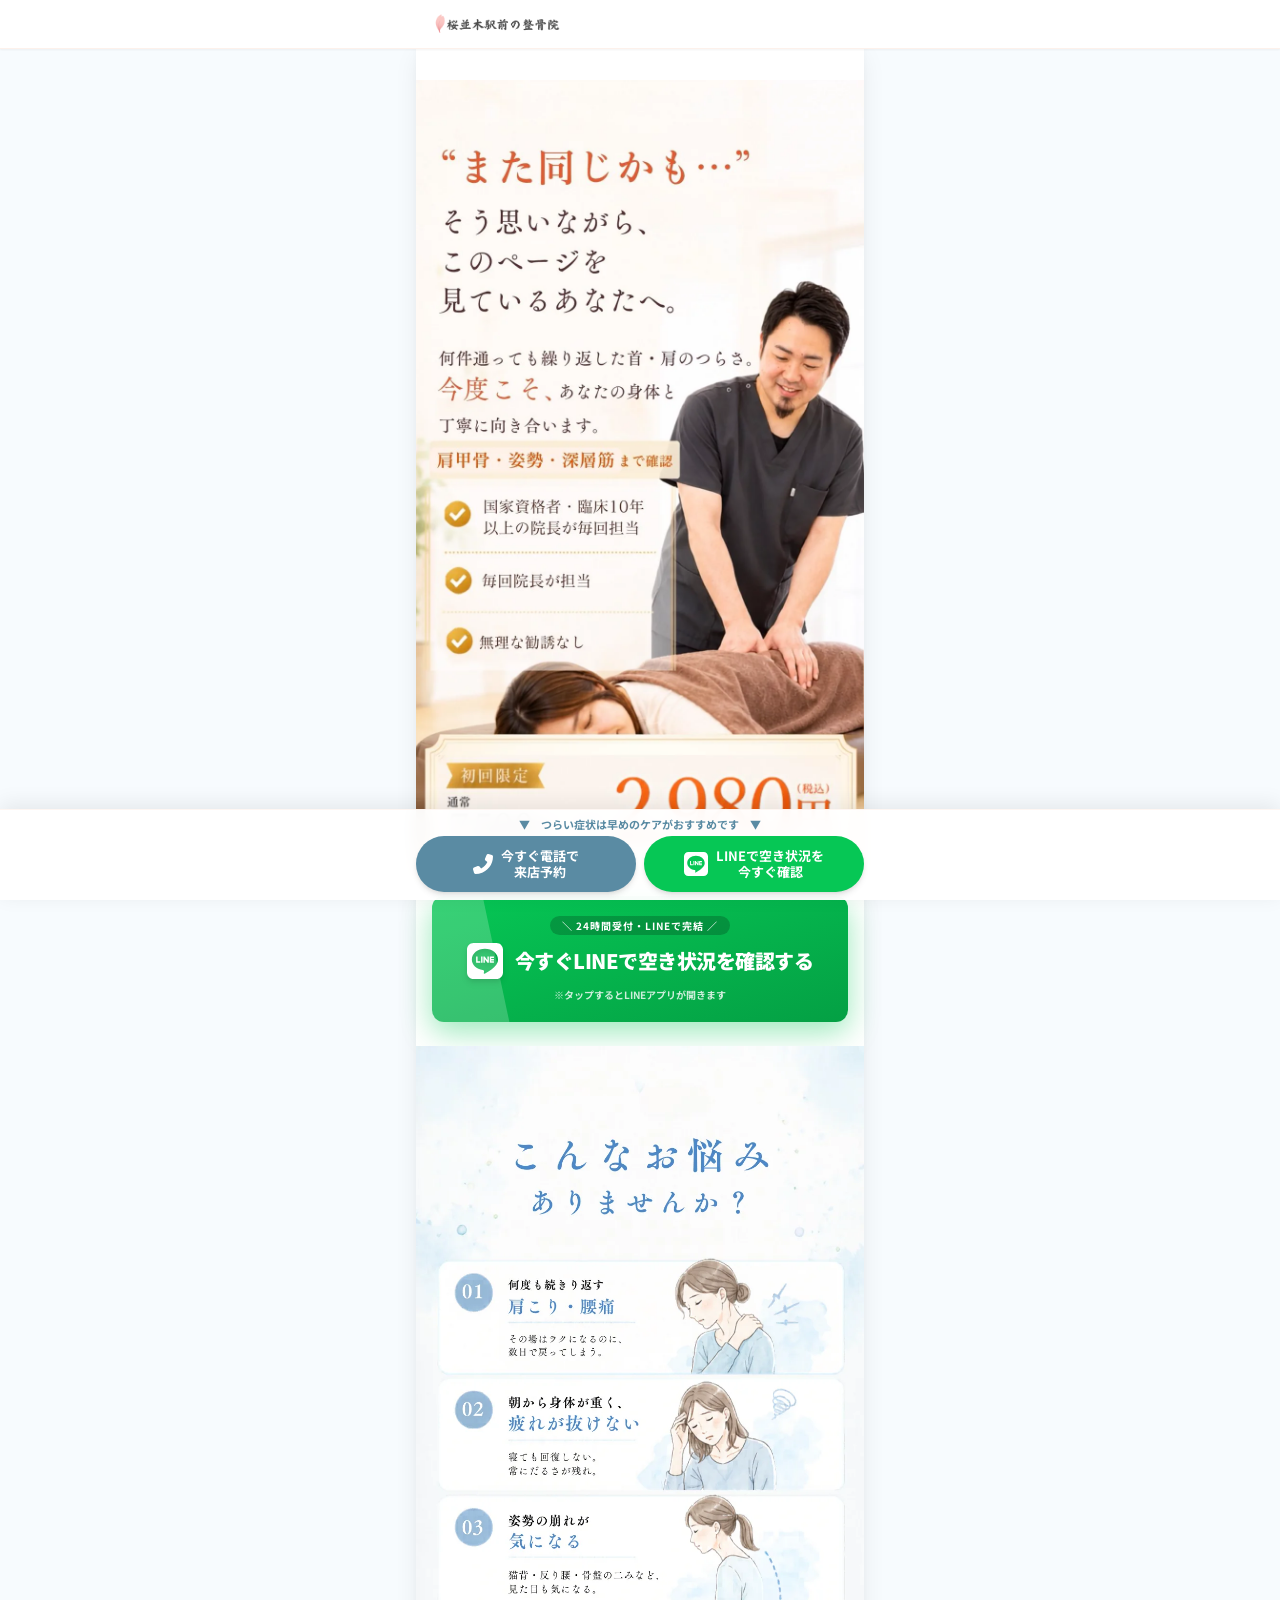
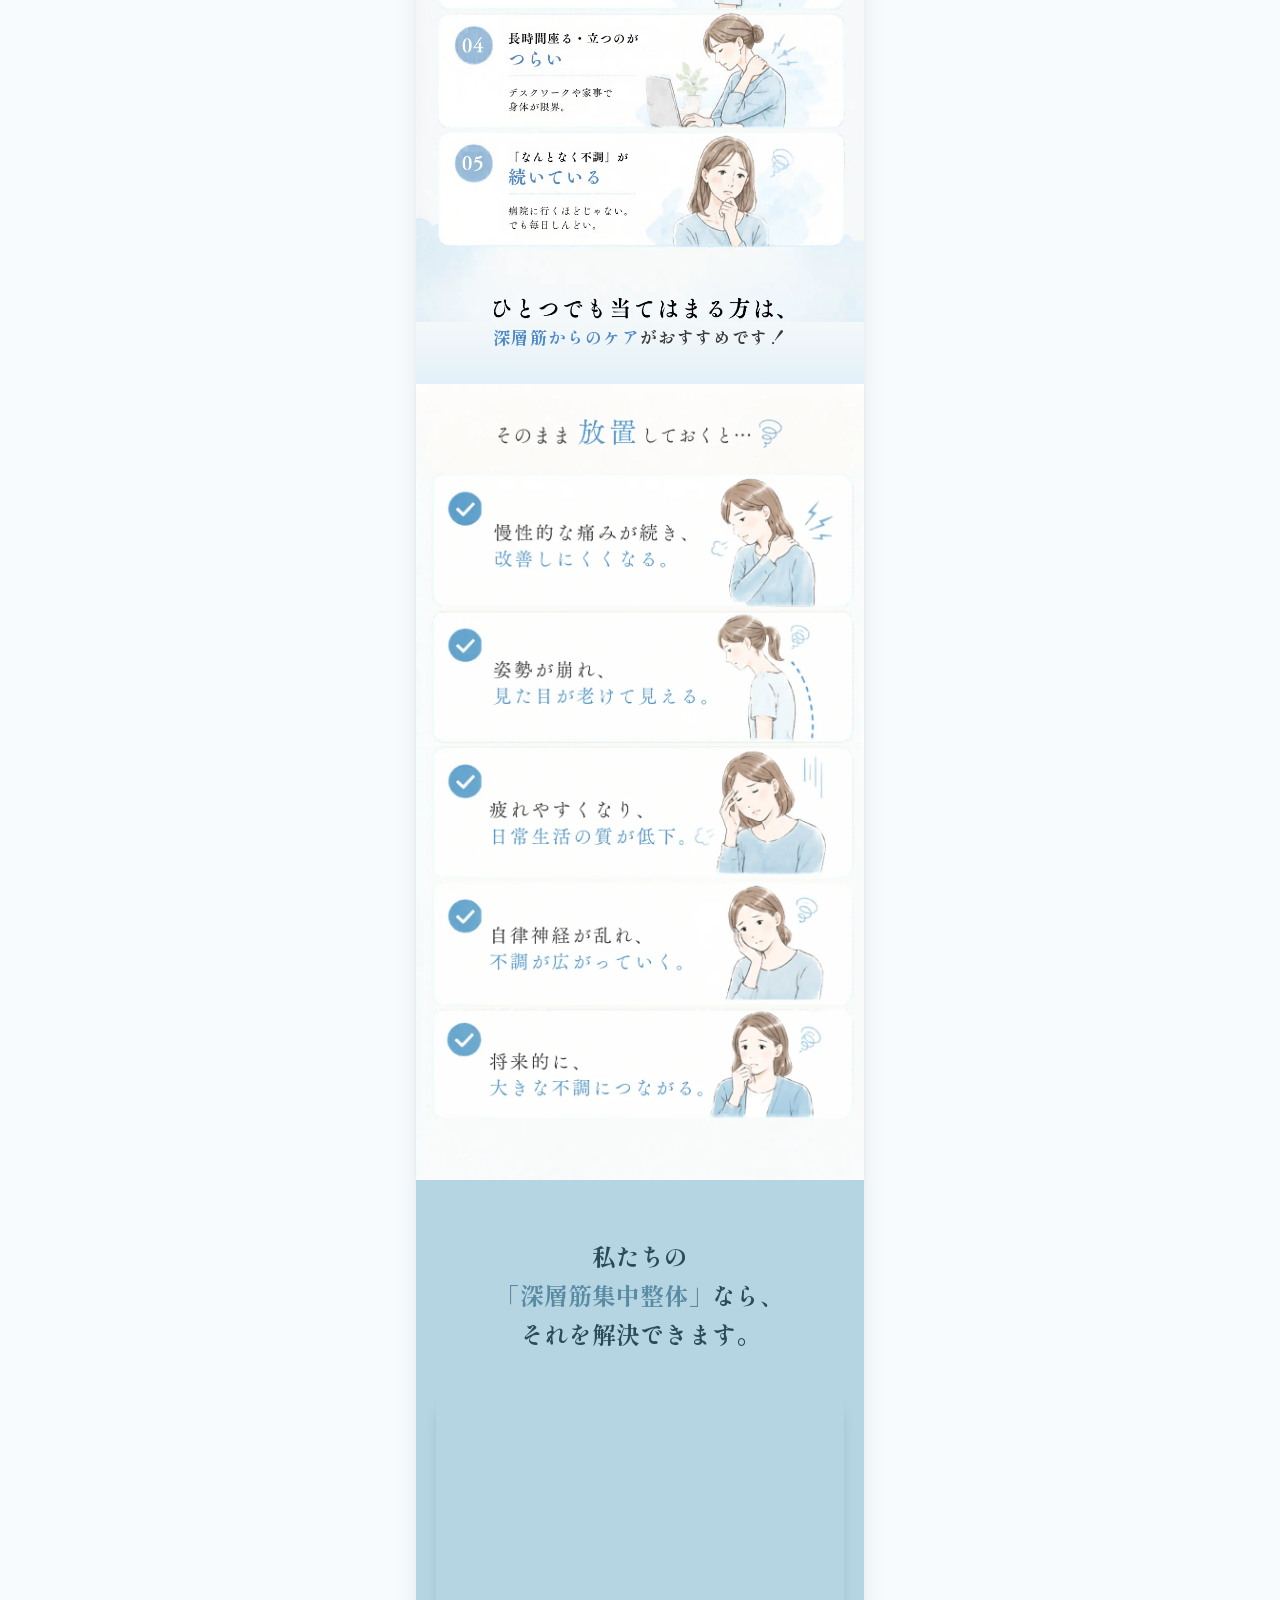
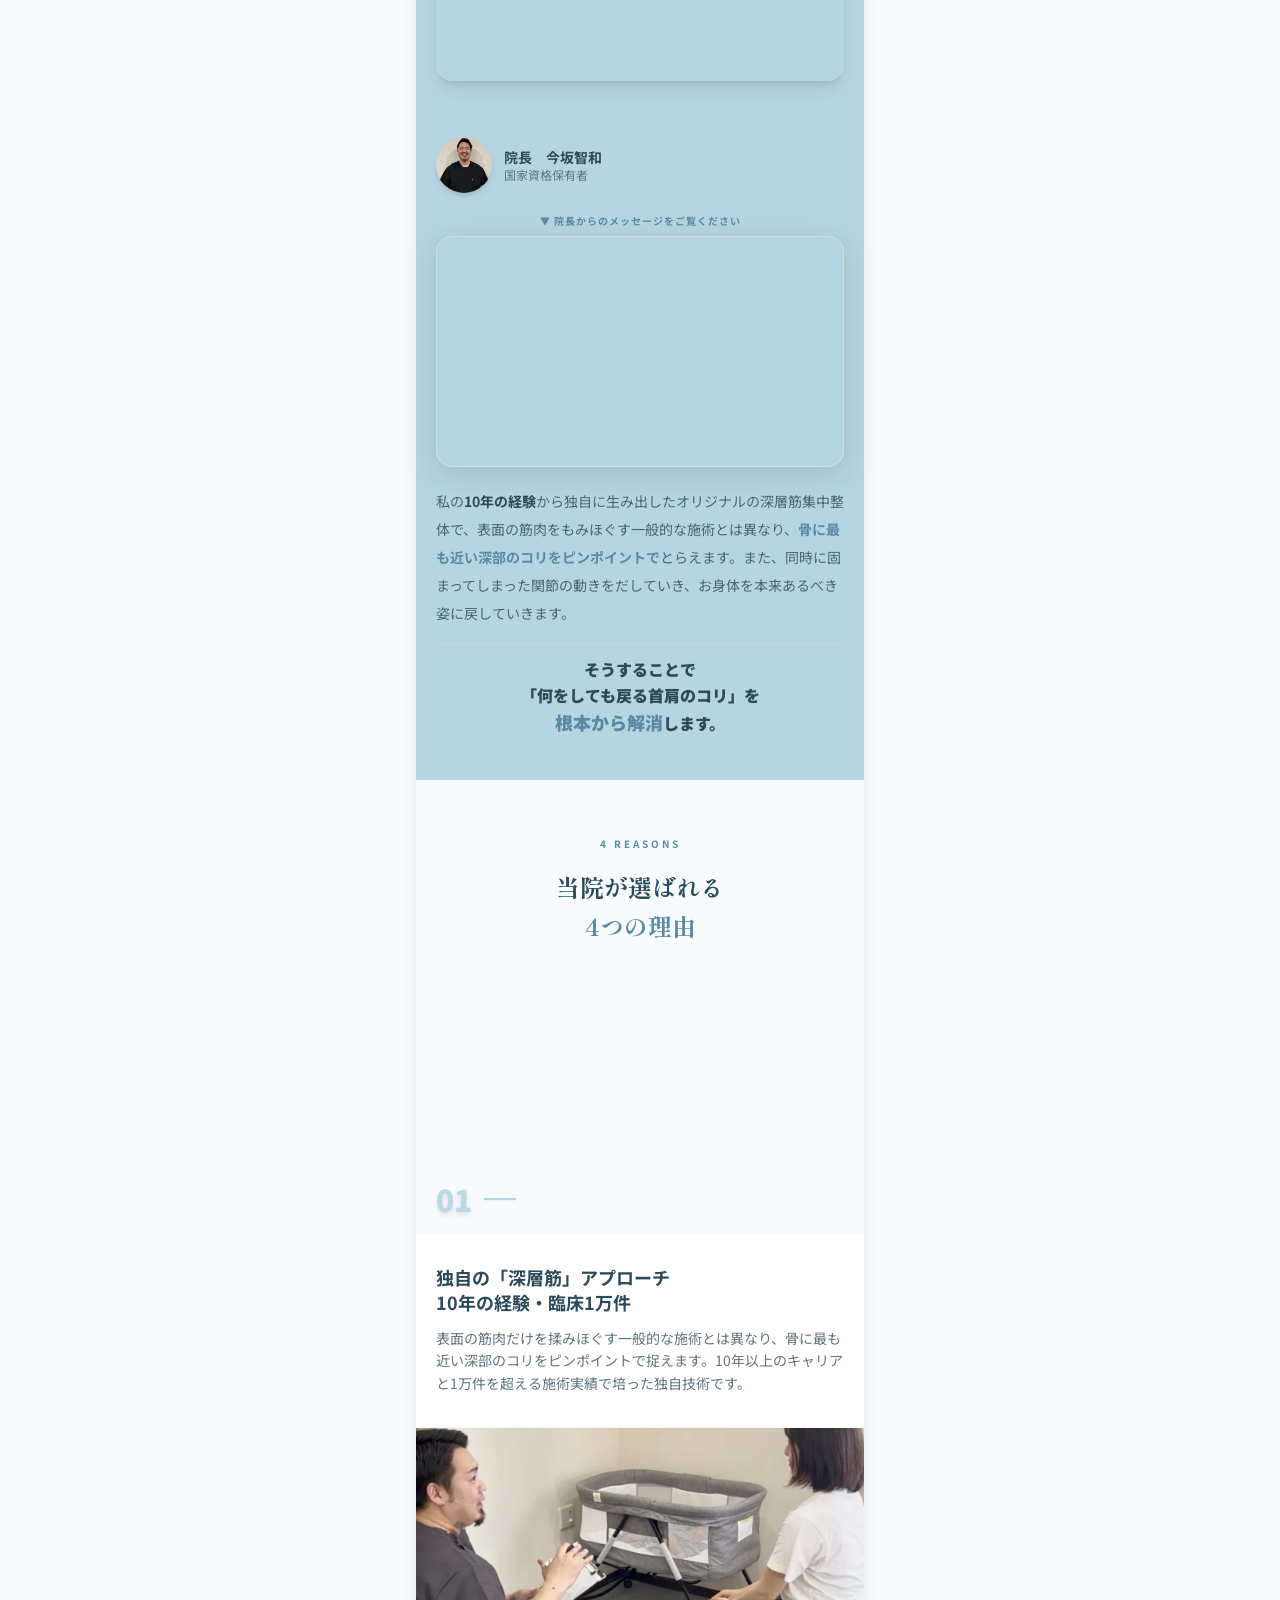
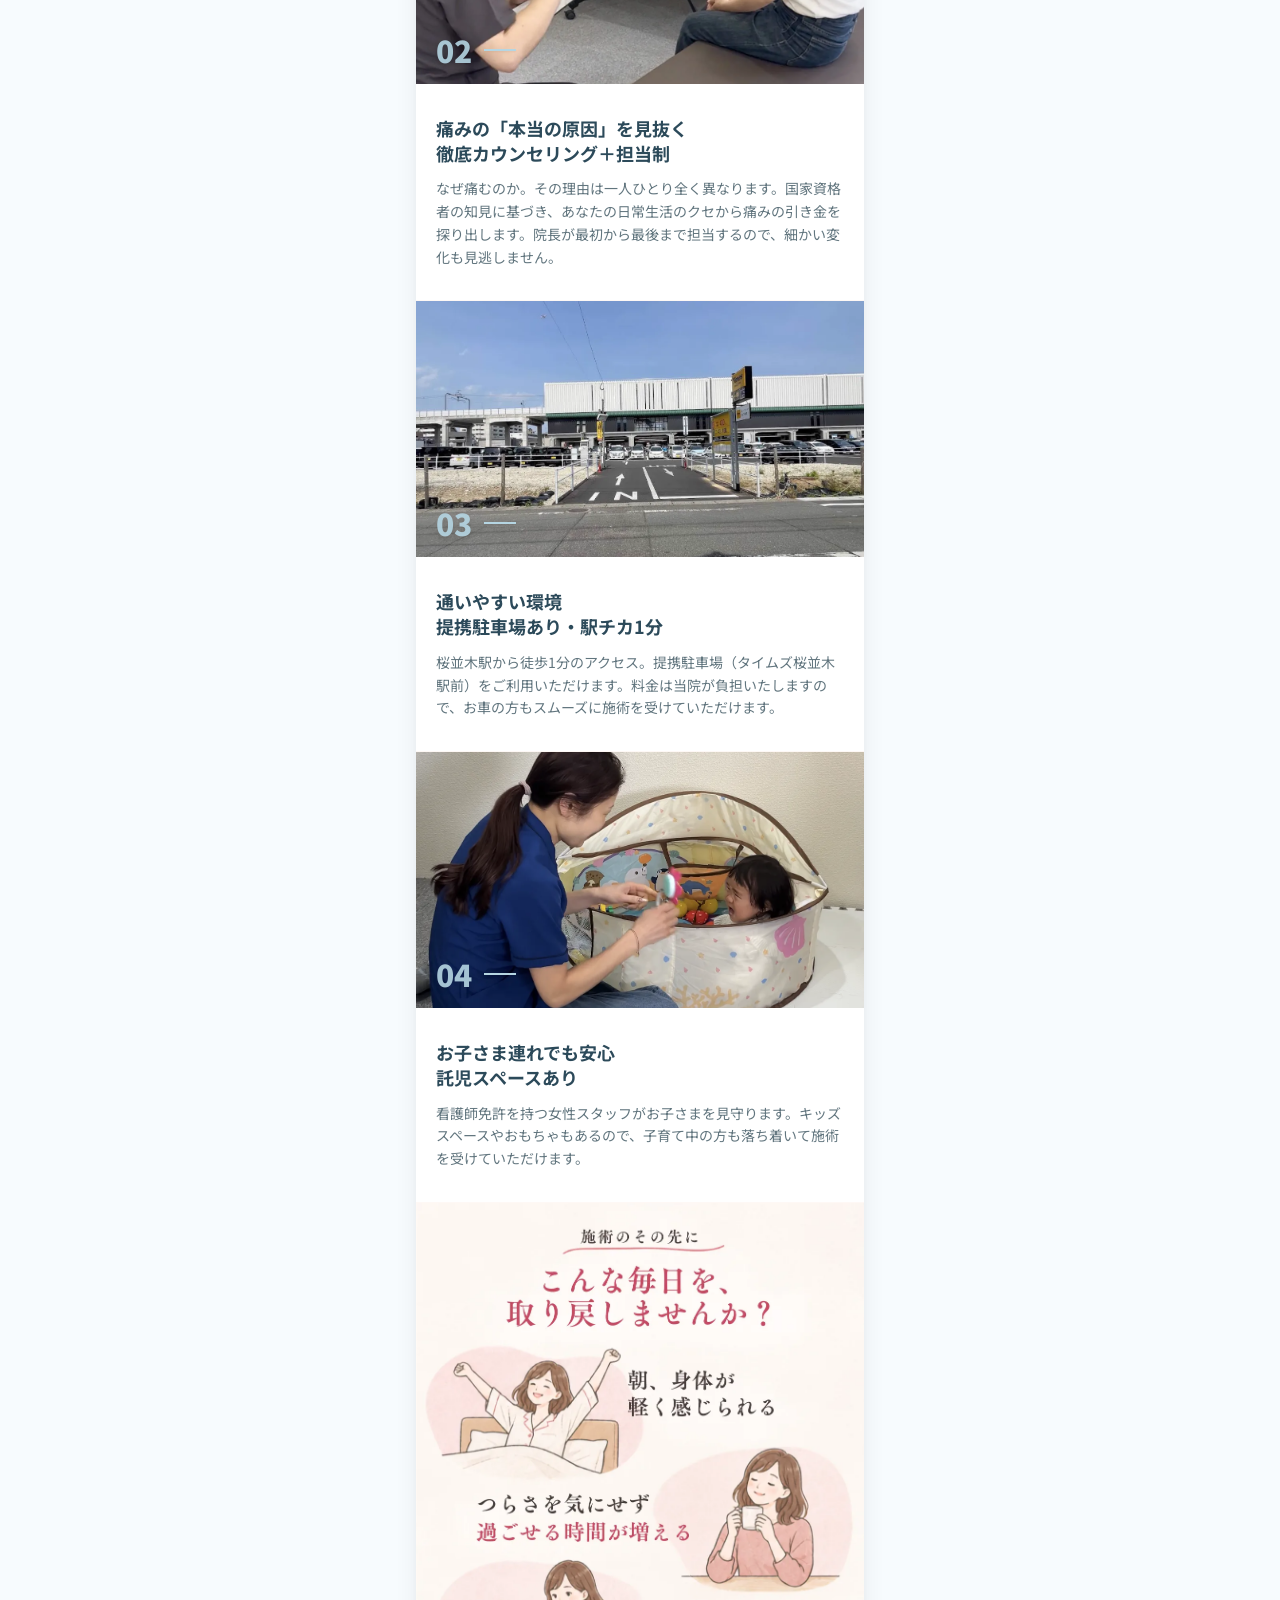
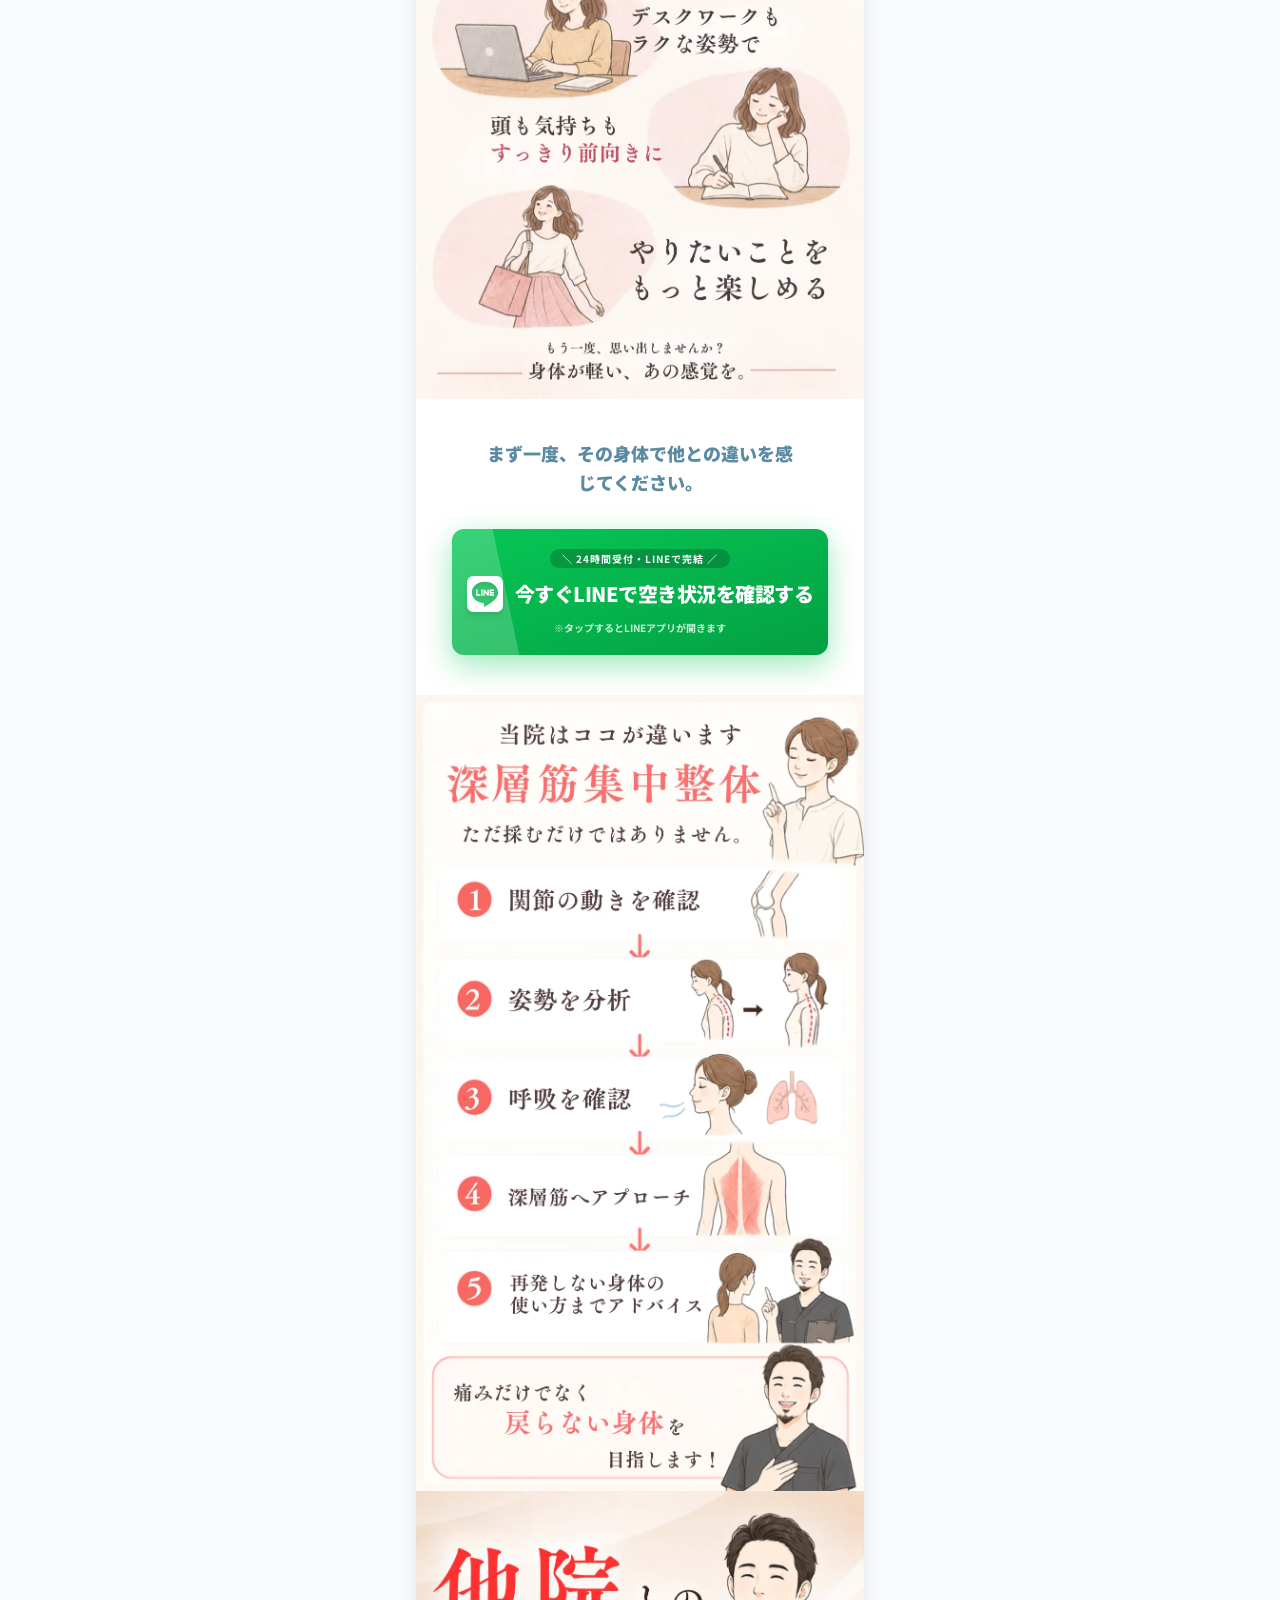
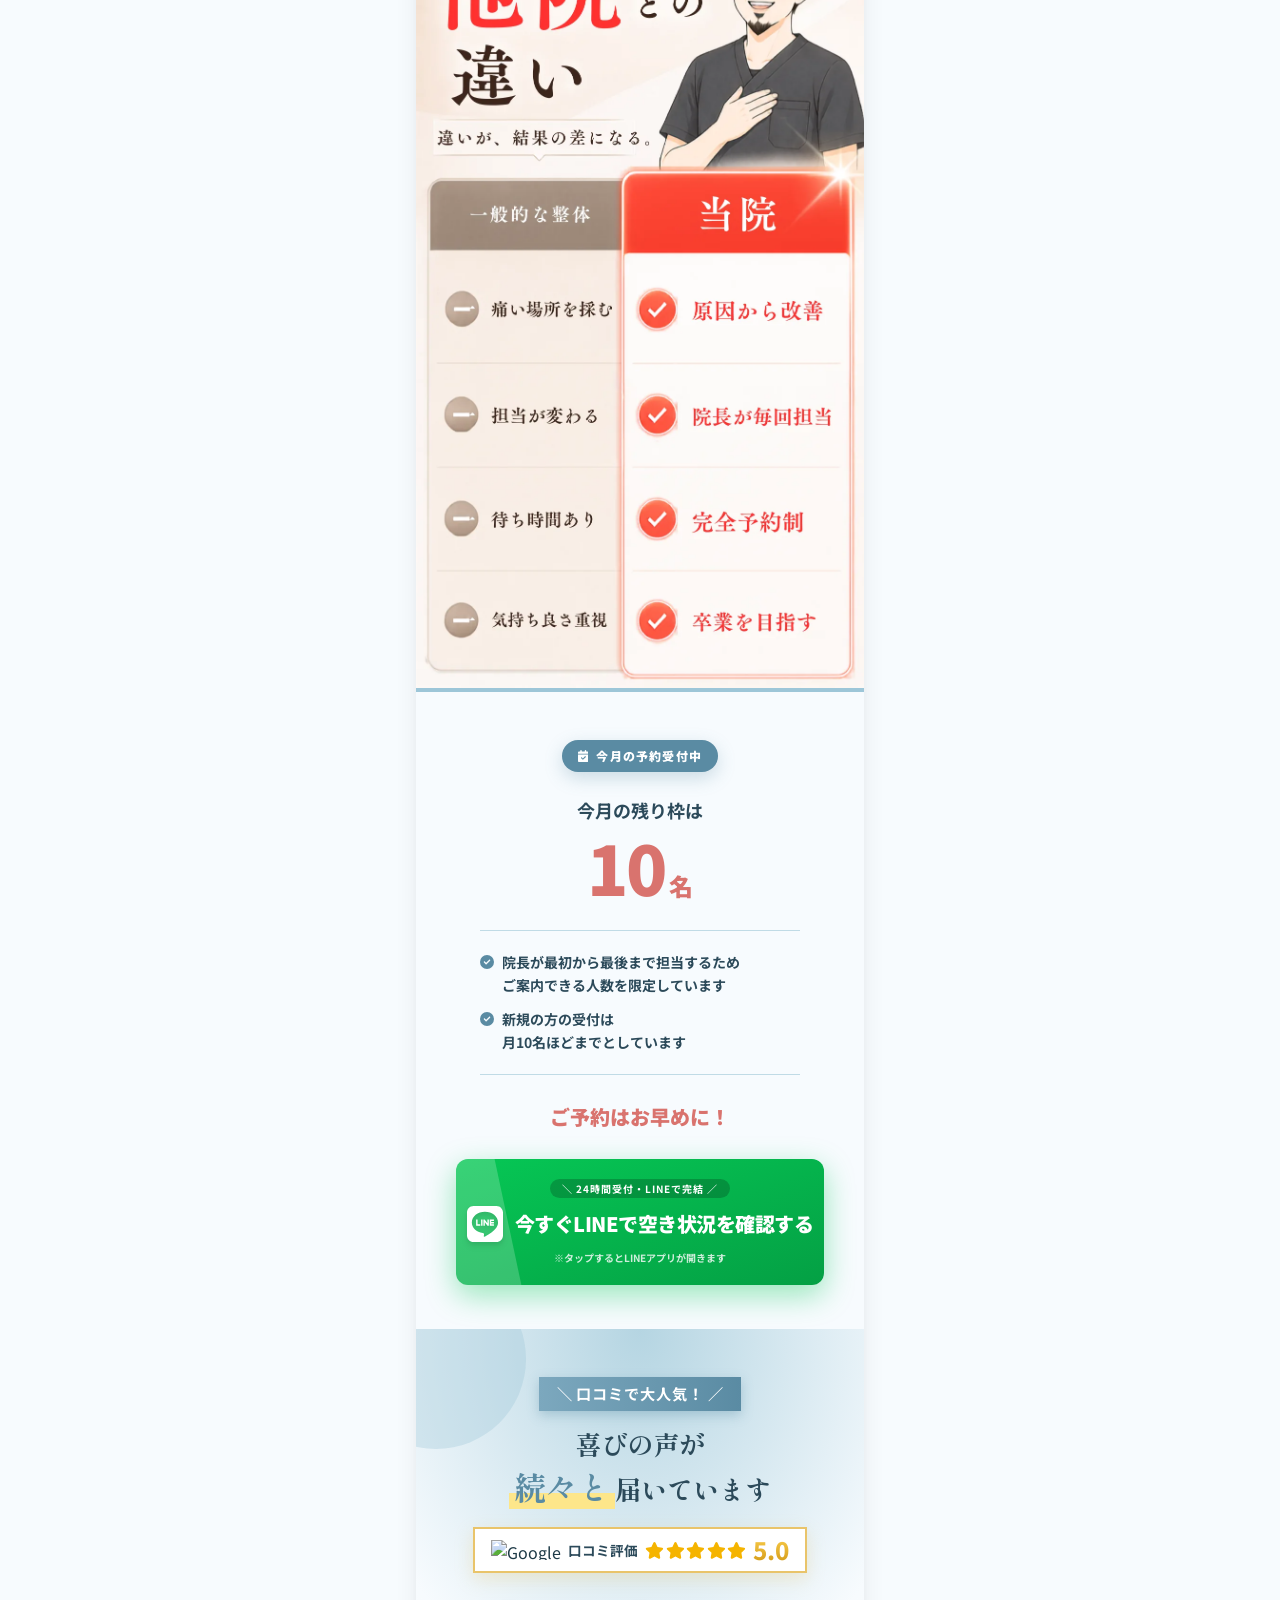
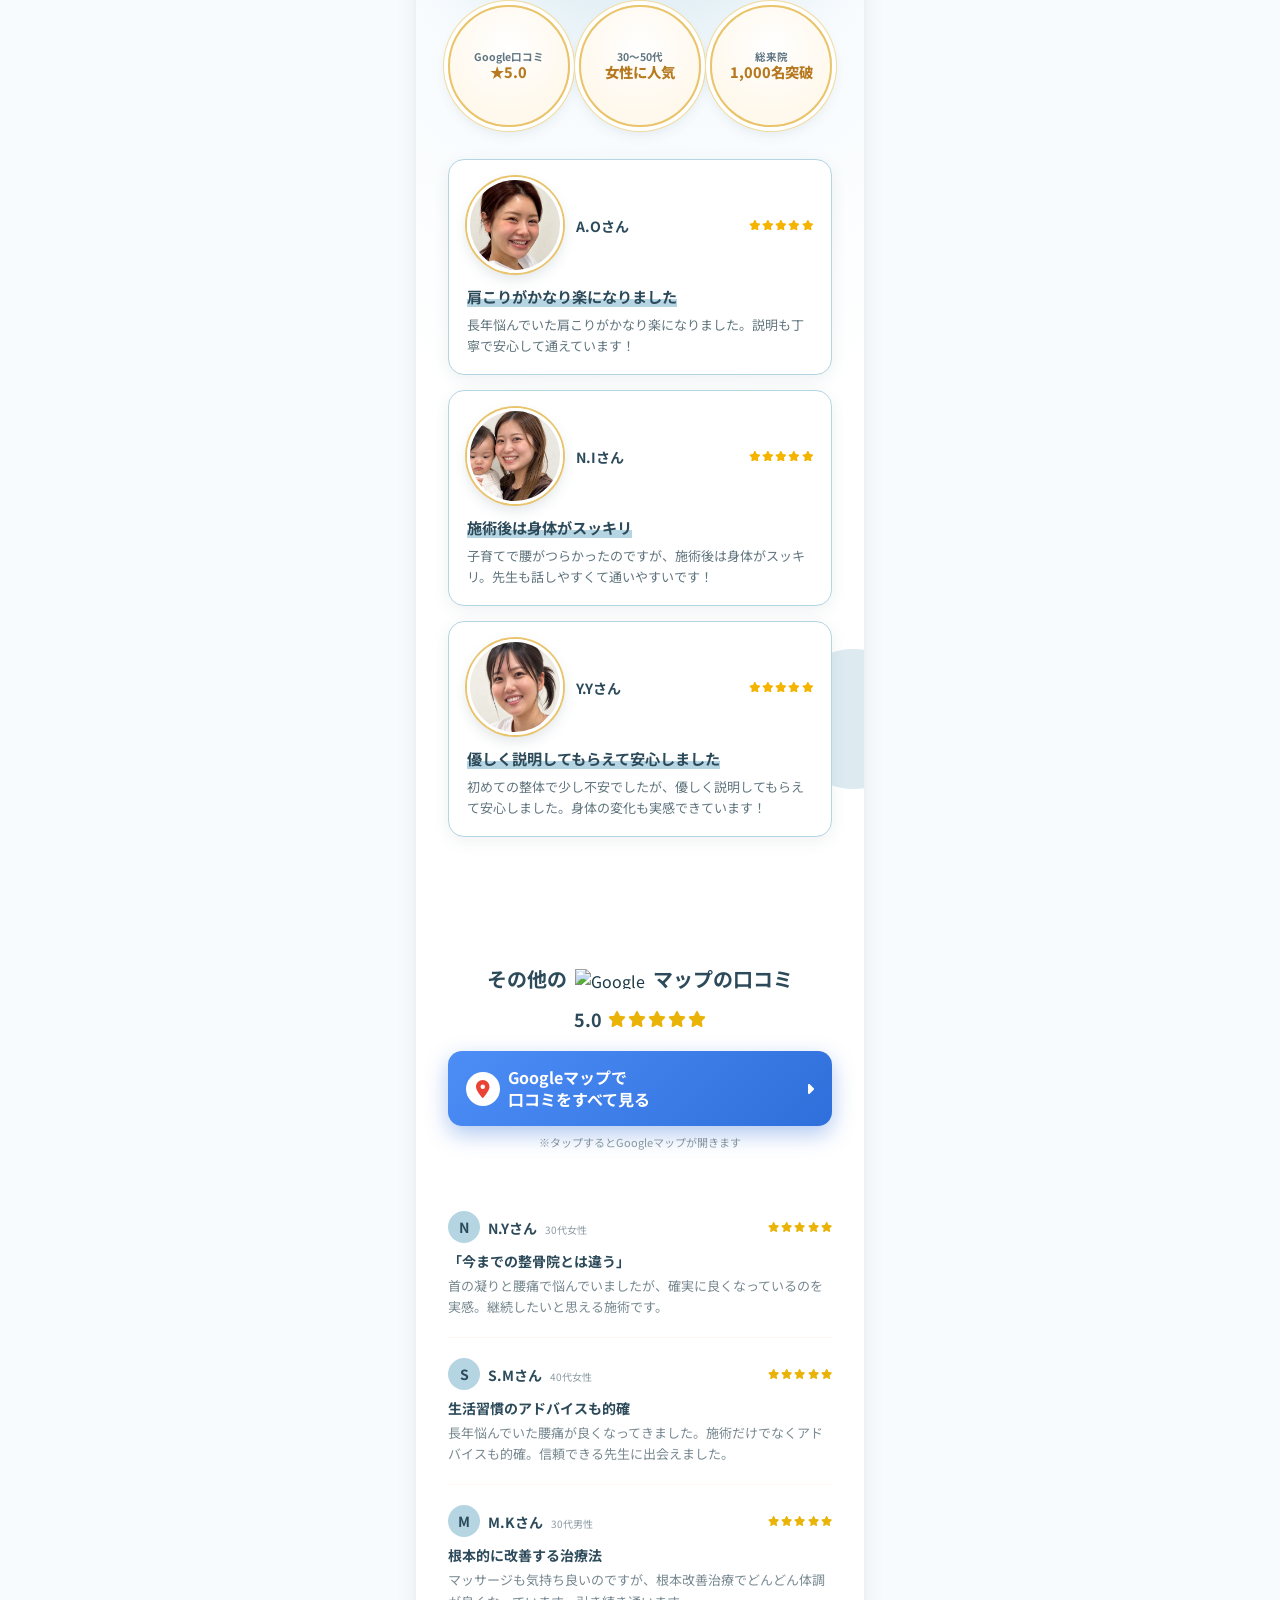
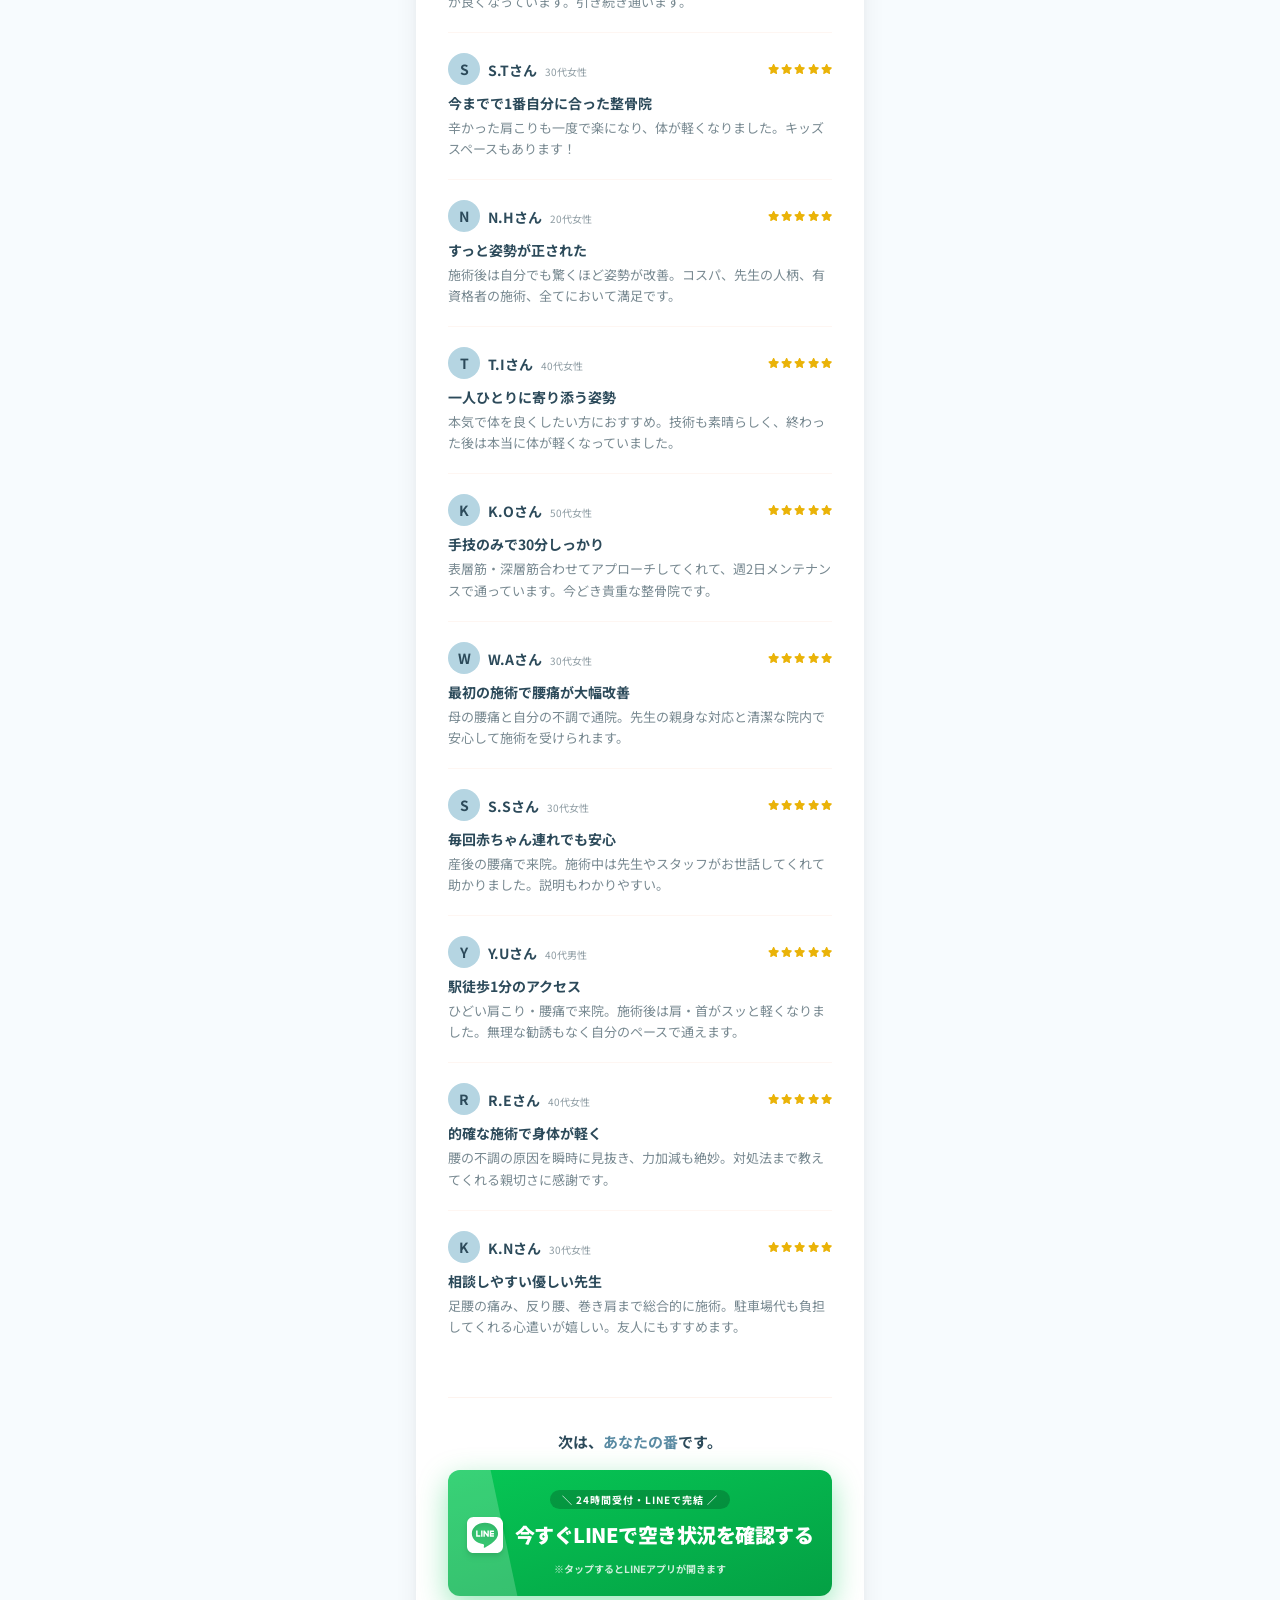
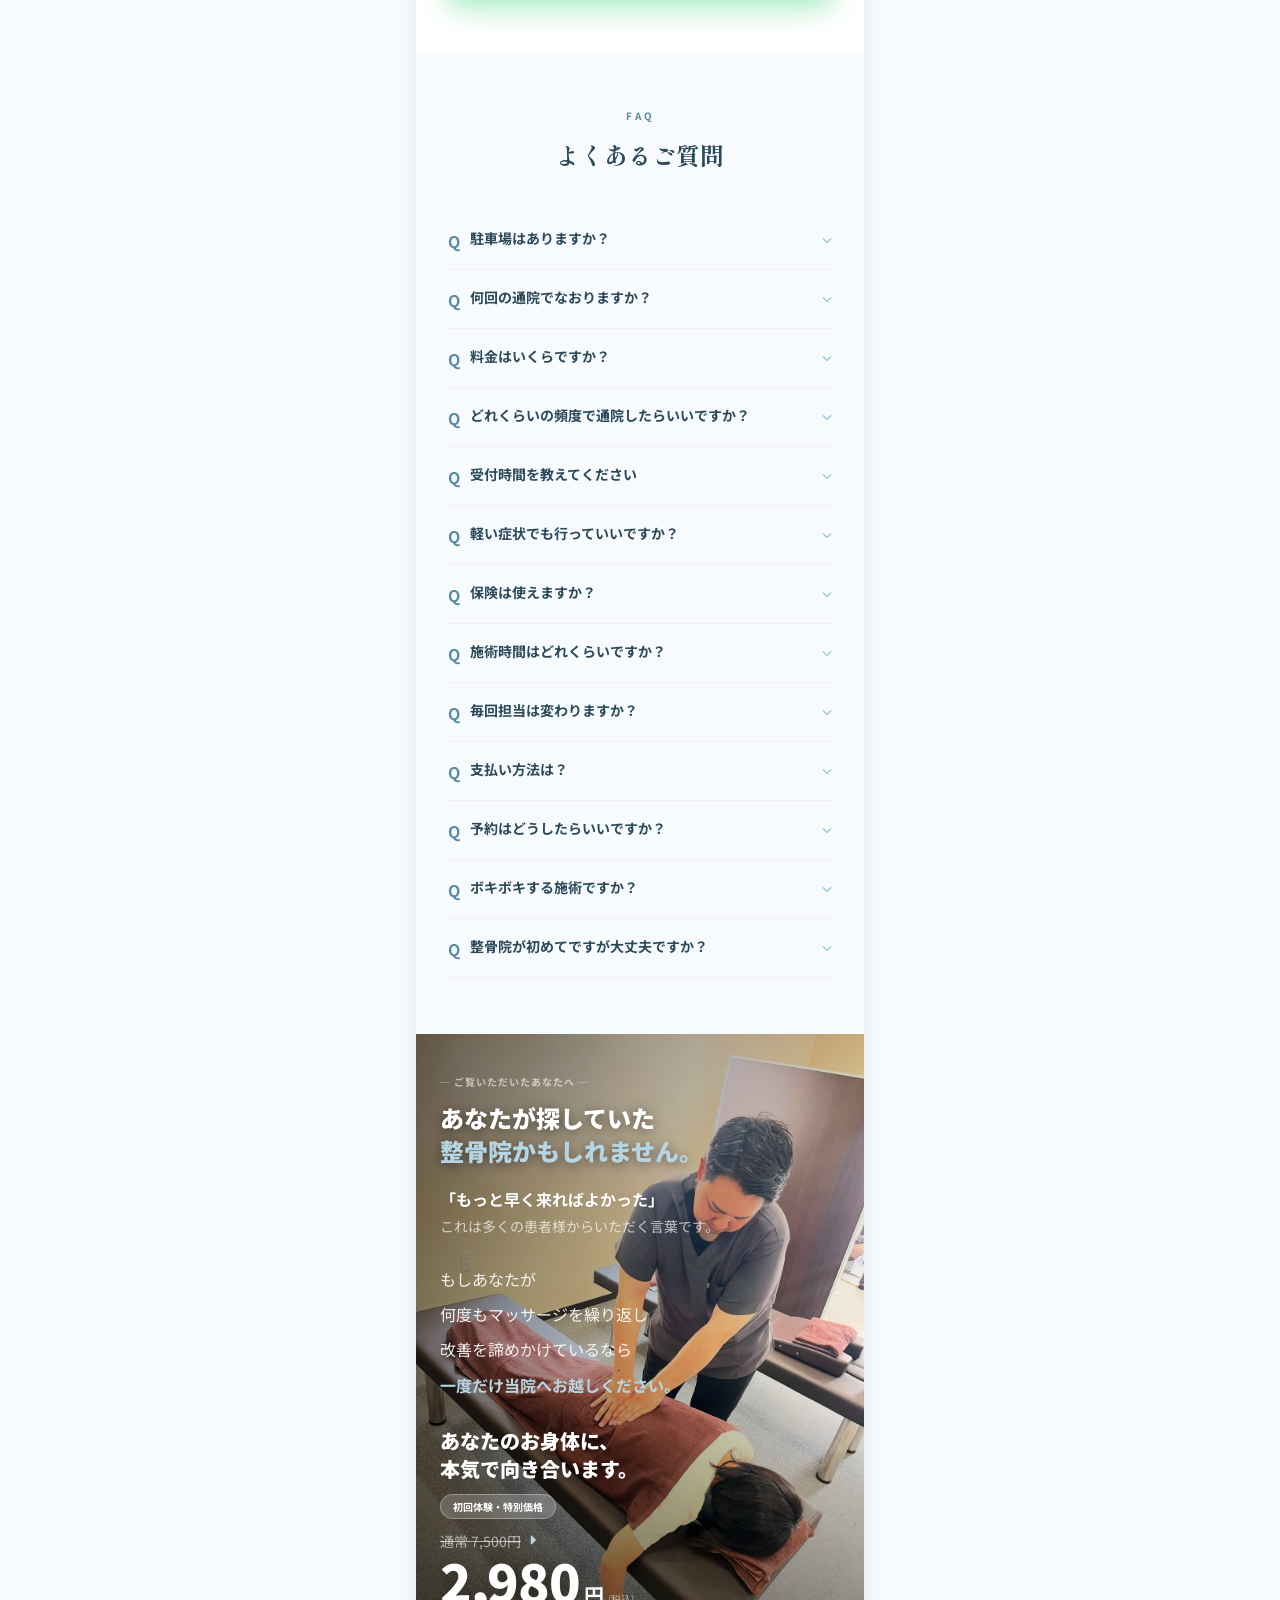
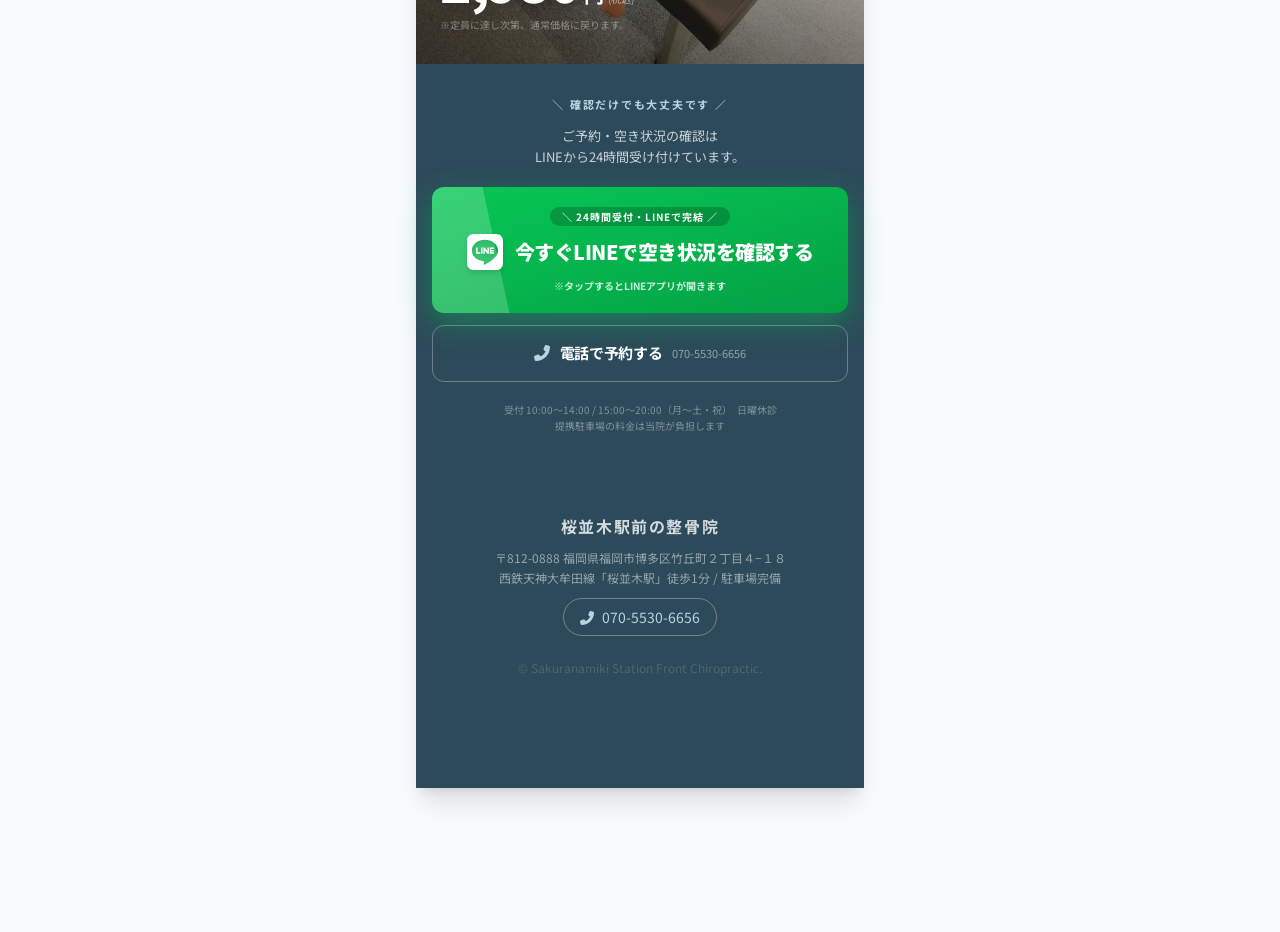
==== commit e7818a7f: "口コミのGoogleマップボタンを幅いっぱいの青いボタンに変更 Co-Authored-By: Claude Opus 5.5 <noreply@anthropic.com>" ====
--- a/c.html
+++ b/c.html
@@ -278,7 +278,7 @@
     <!-- BEGIN prerendered : 以下は tools/prerender.js の出力。直接編集しないこと。
          中身を変えるときは app.js を直してから node tools/prerender.js を実行する。 -->
     <div id="root">
-<div class="w-full max-w-md mx-auto shadow-xl bg-white min-h-screen relative my-0 md:my-8"><div class="fixed top-0 left-0 w-full bg-white/95 backdrop-blur border-b border-skin-peach/60 shadow-sm z-50"><div class="max-w-md mx-auto flex items-center justify-between px-3 py-2"><a href="#" class="flex-shrink-0"><img src="./images/logo-new2.webp" alt="桜並木駅前の整骨院" width="726" height="161" class="h-8 w-auto"/></a></div></div><div class="pt-12 bg-white"><div class="w-full"><img src="./images/hero-empathy.webp" alt="「また同じかも…」そう思いながらこのページを見ているあなたへ。何件通っても繰り返した首・肩のつらさに、今度こそ丁寧に向き合います。初回限定2,980円" width="941" height="1672" fetchpriority="high" data-hero="" decoding="async" class="w-full h-auto block"/></div><div style="padding:20px 0 24px"><div class="w-full px-4  " data-cta-line=""><a href="https://lin.ee/uqCRkRL" class="block w-full bg-gradient-to-br from-[#06C755] to-[#04a044] text-white font-bold py-5 rounded-xl shadow-[0_10px_30px_rgba(6,199,85,0.4)] hover:-translate-y-1 hover:shadow-[0_15px_40px_rgba(6,199,85,0.5)] active:scale-[0.97] transition-all relative overflow-hidden group"><div class="absolute inset-0 w-1/4 h-full bg-white/20 skew-x-12 -ml-10 group-hover:ml-[120%] transition-all duration-700"></div><div class="flex flex-col items-center gap-1 relative z-10"><span class="text-[10px] tracking-widest bg-black/20 px-3 py-0.5 rounded-full">＼ 24時間受付・LINEで完結 ／</span><div class="flex items-center gap-3 mt-1"><svg class="text-4xl drop-shadow-md" viewBox="0 0 512 512" fill="currentColor" aria-hidden="true" focusable="false" style="height:1em;width:1em;display:inline-block;vertical-align:-0.125em"><path d="M311 196.8v81.3c0 2.1-1.6 3.7-3.7 3.7h-13c-1.3 0-2.4-.7-3-1.5l-37.3-50.3v48.2c0 2.1-1.6 3.7-3.7 3.7h-13c-2.1 0-3.7-1.6-3.7-3.7V196.9c0-2.1 1.6-3.7 3.7-3.7h12.9c1.1 0 2.4 .6 3 1.6l37.3 50.3V196.9c0-2.1 1.6-3.7 3.7-3.7h13c2.1-.1 3.8 1.6 3.8 3.5zm-93.7-3.7h-13c-2.1 0-3.7 1.6-3.7 3.7v81.3c0 2.1 1.6 3.7 3.7 3.7h13c2.1 0 3.7-1.6 3.7-3.7V196.8c0-1.9-1.6-3.7-3.7-3.7zm-31.4 68.1H150.3V196.8c0-2.1-1.6-3.7-3.7-3.7h-13c-2.1 0-3.7 1.6-3.7 3.7v81.3c0 1 .3 1.8 1 2.5c.7 .6 1.5 1 2.5 1h52.2c2.1 0 3.7-1.6 3.7-3.7v-13c0-1.9-1.6-3.7-3.5-3.7zm193.7-68.1H327.3c-1.9 0-3.7 1.6-3.7 3.7v81.3c0 1.9 1.6 3.7 3.7 3.7h52.2c2.1 0 3.7-1.6 3.7-3.7V265c0-2.1-1.6-3.7-3.7-3.7H344V247.7h35.5c2.1 0 3.7-1.6 3.7-3.7V230.9c0-2.1-1.6-3.7-3.7-3.7H344V213.5h35.5c2.1 0 3.7-1.6 3.7-3.7v-13c-.1-1.9-1.7-3.7-3.7-3.7zM512 93.4V419.4c-.1 51.2-42.1 92.7-93.4 92.6H92.6C41.4 511.9-.1 469.8 0 418.6V92.6C.1 41.4 42.2-.1 93.4 0H419.4c51.2 .1 92.7 42.1 92.6 93.4zM441.6 233.5c0-83.4-83.7-151.3-186.4-151.3s-186.4 67.9-186.4 151.3c0 74.7 66.3 137.4 155.9 149.3c21.8 4.7 19.3 12.7 14.4 42.1c-.8 4.7-3.8 18.4 16.1 10.1s107.3-63.2 146.5-108.2c27-29.7 39.9-59.8 39.9-93.1z"></path></svg><span class="text-[17px] sm:text-xl font-black tracking-tight leading-snug">今すぐLINEで<br class="sm:hidden"/>空き状況を確認する</span></div><span class="text-[10px] mt-1 opacity-80">※タップするとLINEアプリが開きます</span></div></a></div></div></div><div class="fade-up w-full"><img src="./images/empathy-yoshizumi.webp" width="864" height="1690" loading="lazy" decoding="async" alt="こんなお悩みありませんか？ 01 何度も繰り返す肩こり・腰痛（その場はラクになるのに、数日で戻ってしまう）／02 朝から身体が重く、疲れが抜けない／03 姿勢の崩れが気になる（猫背・反り腰・骨盤のゆがみなど）／04 長時間座る・立つのがつらい／05 「なんとなく不調」が続いている。ひとつでも当てはまる方は、" class="w-full h-auto block"/><p class="font-mincho font-bold text-center" style="margin:0;padding:2px 16px 34px;background:linear-gradient(#f4f8f9, #e3f0f9);color:#3a3a3a;font-size:17px;letter-spacing:0.08em"><span style="color:#4c88c8">深層筋からのケア</span>がおすすめです！</p></div><div class="fade-up w-full"><img src="./images/problem-yoshizumi.webp" width="941" height="1672" loading="lazy" decoding="async" alt="そのまま放置しておくと… 慢性的な痛みが続き、改善しにくくなる／姿勢が崩れ、見た目が老けて見える／疲れやすくなり、日常生活の質が低下／自律神経が乱れ、不調が広がっていく／将来的に、大きな不調につながる。" class="w-full h-auto block drop-shadow-sm"/></div><div class="fade-up w-full bg-skin-peach"><div class="px-5 pt-14 pb-6 text-center"><h2 class="font-mincho text-2xl font-bold text-skin-dark mb-4 leading-relaxed">私たちの<br/><span class="text-skin-rose">「深層筋集中整体」</span>なら、<br/>それを解決できます。</h2></div><div class="px-5 pb-6"><div class="rounded-2xl shadow-lg overflow-hidden"><video src="./images/solution-video-sm.mp4" preload="metadata" autoplay="" muted="" loop="" playsinline="" class="w-full h-72 object-cover"></video></div></div><div class="px-5 py-8"><div class="flex items-center gap-3 mb-5"><img src="./images/director.webp" width="857" height="849" loading="lazy" decoding="async" alt="桜並木駅前の整骨院 院長 今坂智和（国家資格保有）" class="w-14 h-14 rounded-full object-cover shadow-md flex-shrink-0"/><div><p class="text-skin-dark font-bold text-sm">院長　今坂智和</p><p class="text-xs text-skin-text/60">国家資格保有者</p></div></div><div class="mb-5"><p class="text-[10px] text-skin-rose font-bold tracking-widest mb-2 text-center">▼ 院長からのメッセージをご覧ください</p><div class="relative w-full rounded-2xl overflow-hidden shadow-[0_8px_30px_rgba(0,0,0,0.12)] border border-skin-peach/40" style="padding-top:56.25%"><iframe class="absolute inset-0 w-full h-full" src="https://www.youtube.com/embed/KWMeWBIzs2o?rel=0&amp;modestbranding=1" title="院長からのメッセージ" frameBorder="0" allow="accelerometer; autoplay; clipboard-write; encrypted-media; gyroscope; picture-in-picture" allowfullscreen=""></iframe></div></div><p class="text-sm leading-[2] text-skin-dark/80 mb-3">私の<span class="text-skin-dark font-bold">10年の経験</span>から独自に生み出したオリジナルの深層筋集中整体で、表面の筋肉をもみほぐす一般的な施術とは異なり、<span class="text-skin-rose font-bold">骨に最も近い深部のコリをピンポイントで</span>とらえます。また、同時に固まってしまった関節の動きをだしていき、お身体を本来あるべき姿に戻していきます。</p><p class="text-base leading-relaxed text-skin-dark font-black text-center mt-4 py-3 border-t border-skin-blush/40">そうすることで<br/>「何をしても戻る首肩のコリ」を<br/><span class="text-skin-rose text-lg">根本から解消</span>します。</p></div></div><div class="fade-up w-full bg-skin-cream"><div class="px-5 pt-14 pb-8 text-center"><span class="text-skin-rose text-[10px] tracking-[0.3em] font-bold block mb-4">4 REASONS</span><h2 class="font-mincho text-2xl font-bold text-skin-dark leading-relaxed">当院が選ばれる<br/><span class="text-skin-rose">4つの理由</span></h2></div><div class="w-full"><div class="w-full relative"><video src="./images/technique-sm.mp4" preload="metadata" autoplay="" muted="" loop="" playsinline="" class="w-full h-64 object-cover block"></video><div class="absolute bottom-4 left-5 flex items-center gap-3"><span class="text-skin-peach font-black text-3xl opacity-90 drop-shadow-md">01</span><div class="h-[2px] bg-skin-peach w-8 shadow-sm"></div></div></div><div class="px-5 py-8 bg-white border-b border-skin-peach/30"><h3 class="text-lg font-bold text-skin-dark mb-3 leading-snug">独自の「深層筋」アプローチ<br/>10年の経験・臨床1万件</h3><p class="text-sm text-skin-text/70 leading-relaxed">表面の筋肉だけを揉みほぐす一般的な施術とは異なり、骨に最も近い深部のコリをピンポイントで捉えます。10年以上のキャリアと1万件を超える施術実績で培った独自技術です。</p></div></div><div class="w-full"><div class="w-full relative"><img src="./images/counseling.webp" alt="feature" loading="lazy" decoding="async" class="w-full h-64 object-cover block"/><div class="absolute bottom-4 left-5 flex items-center gap-3"><span class="text-skin-peach font-black text-3xl opacity-90 drop-shadow-md">02</span><div class="h-[2px] bg-skin-peach w-8 shadow-sm"></div></div></div><div class="px-5 py-8 bg-white border-b border-skin-peach/30"><h3 class="text-lg font-bold text-skin-dark mb-3 leading-snug">痛みの「本当の原因」を見抜く<br/>徹底カウンセリング＋担当制</h3><p class="text-sm text-skin-text/70 leading-relaxed">なぜ痛むのか。その理由は一人ひとり全く異なります。国家資格者の知見に基づき、あなたの日常生活のクセから痛みの引き金を探り出します。院長が最初から最後まで担当するので、細かい変化も見逃しません。</p></div></div><div class="w-full"><div class="w-full relative"><img src="./images/parking.webp" alt="feature" loading="lazy" decoding="async" class="w-full h-64 object-cover block"/><div class="absolute bottom-4 left-5 flex items-center gap-3"><span class="text-skin-peach font-black text-3xl opacity-90 drop-shadow-md">03</span><div class="h-[2px] bg-skin-peach w-8 shadow-sm"></div></div></div><div class="px-5 py-8 bg-white border-b border-skin-peach/30"><h3 class="text-lg font-bold text-skin-dark mb-3 leading-snug">通いやすい環境<br/>提携駐車場あり・駅チカ1分</h3><p class="text-sm text-skin-text/70 leading-relaxed">桜並木駅から徒歩1分のアクセス。提携駐車場（タイムズ桜並木駅前）をご利用いただけます。料金は当院が負担いたしますので、お車の方もスムーズに施術を受けていただけます。</p></div></div><div class="w-full"><div class="w-full relative"><img src="./images/childcare.webp" alt="feature" loading="lazy" decoding="async" class="w-full h-64 object-cover block"/><div class="absolute bottom-4 left-5 flex items-center gap-3"><span class="text-skin-peach font-black text-3xl opacity-90 drop-shadow-md">04</span><div class="h-[2px] bg-skin-peach w-8 shadow-sm"></div></div></div><div class="px-5 py-8 bg-white border-b border-skin-peach/30"><h3 class="text-lg font-bold text-skin-dark mb-3 leading-snug">お子さま連れでも安心<br/>託児スペースあり</h3><p class="text-sm text-skin-text/70 leading-relaxed">看護師免許を持つ女性スタッフがお子さまを見守ります。キッズスペースやおもちゃもあるので、子育て中の方も落ち着いて施術を受けていただけます。</p></div></div></div><div class="fade-up w-full bg-white"><img src="./images/benefit-new.webp" width="941" height="1672" loading="lazy" decoding="async" alt="施術のその先に、こんな毎日を取り戻しませんか？　朝、身体が軽く感じられる／つらさを気にせず過ごせる時間が増える／デスクワークもラクな姿勢で／頭も気持ちもすっきり前向きに／やりたいことをもっと楽しめる" class="w-full h-auto block"/><div class="px-5 py-10 text-center"><p class="text-lg text-skin-dark font-black mb-8 max-w-xs mx-auto leading-relaxed"><span class="animate-text-shimmer text-skin-rose">まず一度、その身体で他との違いを感じてください。</span></p><div class="w-full px-4  " data-cta-line=""><a href="https://lin.ee/uqCRkRL" class="block w-full bg-gradient-to-br from-[#06C755] to-[#04a044] text-white font-bold py-5 rounded-xl shadow-[0_10px_30px_rgba(6,199,85,0.4)] hover:-translate-y-1 hover:shadow-[0_15px_40px_rgba(6,199,85,0.5)] active:scale-[0.97] transition-all relative overflow-hidden group"><div class="absolute inset-0 w-1/4 h-full bg-white/20 skew-x-12 -ml-10 group-hover:ml-[120%] transition-all duration-700"></div><div class="flex flex-col items-center gap-1 relative z-10"><span class="text-[10px] tracking-widest bg-black/20 px-3 py-0.5 rounded-full">＼ 24時間受付・LINEで完結 ／</span><div class="flex items-center gap-3 mt-1"><svg class="text-4xl drop-shadow-md" viewBox="0 0 512 512" fill="currentColor" aria-hidden="true" focusable="false" style="height:1em;width:1em;display:inline-block;vertical-align:-0.125em"><path d="M311 196.8v81.3c0 2.1-1.6 3.7-3.7 3.7h-13c-1.3 0-2.4-.7-3-1.5l-37.3-50.3v48.2c0 2.1-1.6 3.7-3.7 3.7h-13c-2.1 0-3.7-1.6-3.7-3.7V196.9c0-2.1 1.6-3.7 3.7-3.7h12.9c1.1 0 2.4 .6 3 1.6l37.3 50.3V196.9c0-2.1 1.6-3.7 3.7-3.7h13c2.1-.1 3.8 1.6 3.8 3.5zm-93.7-3.7h-13c-2.1 0-3.7 1.6-3.7 3.7v81.3c0 2.1 1.6 3.7 3.7 3.7h13c2.1 0 3.7-1.6 3.7-3.7V196.8c0-1.9-1.6-3.7-3.7-3.7zm-31.4 68.1H150.3V196.8c0-2.1-1.6-3.7-3.7-3.7h-13c-2.1 0-3.7 1.6-3.7 3.7v81.3c0 1 .3 1.8 1 2.5c.7 .6 1.5 1 2.5 1h52.2c2.1 0 3.7-1.6 3.7-3.7v-13c0-1.9-1.6-3.7-3.5-3.7zm193.7-68.1H327.3c-1.9 0-3.7 1.6-3.7 3.7v81.3c0 1.9 1.6 3.7 3.7 3.7h52.2c2.1 0 3.7-1.6 3.7-3.7V265c0-2.1-1.6-3.7-3.7-3.7H344V247.7h35.5c2.1 0 3.7-1.6 3.7-3.7V230.9c0-2.1-1.6-3.7-3.7-3.7H344V213.5h35.5c2.1 0 3.7-1.6 3.7-3.7v-13c-.1-1.9-1.7-3.7-3.7-3.7zM512 93.4V419.4c-.1 51.2-42.1 92.7-93.4 92.6H92.6C41.4 511.9-.1 469.8 0 418.6V92.6C.1 41.4 42.2-.1 93.4 0H419.4c51.2 .1 92.7 42.1 92.6 93.4zM441.6 233.5c0-83.4-83.7-151.3-186.4-151.3s-186.4 67.9-186.4 151.3c0 74.7 66.3 137.4 155.9 149.3c21.8 4.7 19.3 12.7 14.4 42.1c-.8 4.7-3.8 18.4 16.1 10.1s107.3-63.2 146.5-108.2c27-29.7 39.9-59.8 39.9-93.1z"></path></svg><span class="text-[17px] sm:text-xl font-black tracking-tight leading-snug">今すぐLINEで<br class="sm:hidden"/>空き状況を確認する</span></div><span class="text-[10px] mt-1 opacity-80">※タップするとLINEアプリが開きます</span></div></a></div></div></div><div class="fade-up w-full"><img src="./images/clinic-difference.webp" width="941" height="1672" loading="lazy" decoding="async" alt="当院はココが違います。深層筋集中整体はただ揉むだけではありません。1．関節の動きを確認 2．姿勢を分析 3．呼吸を確認 4．深層筋へアプローチ 5．再発しない身体の使い方までアドバイス。痛みだけでなく、戻らない身体を目指します。" class="w-full h-auto block"/></div><div class="fade-up w-full"><img src="./images/comparison-table.webp" width="941" height="1672" loading="lazy" decoding="async" alt="他院との違い。一般的な整体は痛い場所を揉む・担当が変わる・待ち時間あり・気持ち良さ重視。当院は原因から改善・院長が毎回担当・完全予約制・卒業を目指す。" class="w-full h-auto block"/></div><section class="fade-up w-full bg-skin-cream" style="border-top:4px solid #9dc6d8"><div class="px-6 pt-12 text-center" style="padding-bottom:44px"><div class="mb-6"><span class="bg-skin-rose text-white text-xs font-black px-4 py-2 rounded-full tracking-widest" style="display:inline-flex;align-items:center;gap:8px;box-shadow:0 6px 18px rgba(90,139,163,0.28)"><svg class="" viewBox="0 0 448 512" fill="currentColor" aria-hidden="true" focusable="false" style="height:1em;width:0.875em;display:inline-block;vertical-align:-0.125em"><path d="M128 0c17.7 0 32 14.3 32 32V64H288V32c0-17.7 14.3-32 32-32s32 14.3 32 32V64h48c26.5 0 48 21.5 48 48v48H0V112C0 85.5 21.5 64 48 64H96V32c0-17.7 14.3-32 32-32zM0 192H448V464c0 26.5-21.5 48-48 48H48c-26.5 0-48-21.5-48-48V192zM329 305c9.4-9.4 9.4-24.6 0-33.9s-24.6-9.4-33.9 0l-87 87-39-39c-9.4-9.4-24.6-9.4-33.9 0s-9.4 24.6 0 33.9l56 56c9.4 9.4 24.6 9.4 33.9 0L329 305z"></path></svg>今月の予約受付中</span></div><p class="text-skin-dark font-bold text-lg mb-2 leading-relaxed">今月の残り枠は</p><p style="color:#d9736e;margin-bottom:28px"><span data-slots-count="" class="font-black leading-none tracking-tight" style="font-size:68px">9</span><span class="text-2xl font-black ml-1">名</span></p><div class="max-w-xs mx-auto text-left" style="margin-bottom:28px;padding:20px 0 8px;border-top:1px solid rgba(157,198,216,0.6);border-bottom:1px solid rgba(157,198,216,0.6)"><p class="flex items-start gap-2 text-sm text-skin-dark font-bold leading-relaxed" style="margin:0 0 12px"><svg class="text-skin-rose mt-1 flex-shrink-0" viewBox="0 0 512 512" fill="currentColor" aria-hidden="true" focusable="false" style="height:1em;width:1em;display:inline-block;vertical-align:-0.125em"><path d="M256 512A256 256 0 1 0 256 0a256 256 0 1 0 0 512zM369 209L241 337c-9.4 9.4-24.6 9.4-33.9 0l-64-64c-9.4-9.4-9.4-24.6 0-33.9s24.6-9.4 33.9 0l47 47L335 175c9.4-9.4 24.6-9.4 33.9 0s9.4 24.6 0 33.9z"></path></svg><span>院長が最初から最後まで担当するため<br/>ご案内できる人数を限定しています</span></p><p class="flex items-start gap-2 text-sm text-skin-dark font-bold leading-relaxed" style="margin:0 0 12px"><svg class="text-skin-rose mt-1 flex-shrink-0" viewBox="0 0 512 512" fill="currentColor" aria-hidden="true" focusable="false" style="height:1em;width:1em;display:inline-block;vertical-align:-0.125em"><path d="M256 512A256 256 0 1 0 256 0a256 256 0 1 0 0 512zM369 209L241 337c-9.4 9.4-24.6 9.4-33.9 0l-64-64c-9.4-9.4-9.4-24.6 0-33.9s24.6-9.4 33.9 0l47 47L335 175c9.4-9.4 24.6-9.4 33.9 0s9.4 24.6 0 33.9z"></path></svg><span>新規の方の受付は<br/>月10名ほどまでとしています</span></p></div><p class="font-black text-xl" style="color:#d9736e;margin-bottom:28px">ご予約はお早めに！</p><div class="w-full px-4  " data-cta-line=""><a href="https://lin.ee/uqCRkRL" class="block w-full bg-gradient-to-br from-[#06C755] to-[#04a044] text-white font-bold py-5 rounded-xl shadow-[0_10px_30px_rgba(6,199,85,0.4)] hover:-translate-y-1 hover:shadow-[0_15px_40px_rgba(6,199,85,0.5)] active:scale-[0.97] transition-all relative overflow-hidden group"><div class="absolute inset-0 w-1/4 h-full bg-white/20 skew-x-12 -ml-10 group-hover:ml-[120%] transition-all duration-700"></div><div class="flex flex-col items-center gap-1 relative z-10"><span class="text-[10px] tracking-widest bg-black/20 px-3 py-0.5 rounded-full">＼ 24時間受付・LINEで完結 ／</span><div class="flex items-center gap-3 mt-1"><svg class="text-4xl drop-shadow-md" viewBox="0 0 512 512" fill="currentColor" aria-hidden="true" focusable="false" style="height:1em;width:1em;display:inline-block;vertical-align:-0.125em"><path d="M311 196.8v81.3c0 2.1-1.6 3.7-3.7 3.7h-13c-1.3 0-2.4-.7-3-1.5l-37.3-50.3v48.2c0 2.1-1.6 3.7-3.7 3.7h-13c-2.1 0-3.7-1.6-3.7-3.7V196.9c0-2.1 1.6-3.7 3.7-3.7h12.9c1.1 0 2.4 .6 3 1.6l37.3 50.3V196.9c0-2.1 1.6-3.7 3.7-3.7h13c2.1-.1 3.8 1.6 3.8 3.5zm-93.7-3.7h-13c-2.1 0-3.7 1.6-3.7 3.7v81.3c0 2.1 1.6 3.7 3.7 3.7h13c2.1 0 3.7-1.6 3.7-3.7V196.8c0-1.9-1.6-3.7-3.7-3.7zm-31.4 68.1H150.3V196.8c0-2.1-1.6-3.7-3.7-3.7h-13c-2.1 0-3.7 1.6-3.7 3.7v81.3c0 1 .3 1.8 1 2.5c.7 .6 1.5 1 2.5 1h52.2c2.1 0 3.7-1.6 3.7-3.7v-13c0-1.9-1.6-3.7-3.5-3.7zm193.7-68.1H327.3c-1.9 0-3.7 1.6-3.7 3.7v81.3c0 1.9 1.6 3.7 3.7 3.7h52.2c2.1 0 3.7-1.6 3.7-3.7V265c0-2.1-1.6-3.7-3.7-3.7H344V247.7h35.5c2.1 0 3.7-1.6 3.7-3.7V230.9c0-2.1-1.6-3.7-3.7-3.7H344V213.5h35.5c2.1 0 3.7-1.6 3.7-3.7v-13c-.1-1.9-1.7-3.7-3.7-3.7zM512 93.4V419.4c-.1 51.2-42.1 92.7-93.4 92.6H92.6C41.4 511.9-.1 469.8 0 418.6V92.6C.1 41.4 42.2-.1 93.4 0H419.4c51.2 .1 92.7 42.1 92.6 93.4zM441.6 233.5c0-83.4-83.7-151.3-186.4-151.3s-186.4 67.9-186.4 151.3c0 74.7 66.3 137.4 155.9 149.3c21.8 4.7 19.3 12.7 14.4 42.1c-.8 4.7-3.8 18.4 16.1 10.1s107.3-63.2 146.5-108.2c27-29.7 39.9-59.8 39.9-93.1z"></path></svg><span class="text-[17px] sm:text-xl font-black tracking-tight leading-snug">今すぐLINEで<br class="sm:hidden"/>空き状況を確認する</span></div><span class="text-[10px] mt-1 opacity-80">※タップするとLINEアプリが開きます</span></div></a></div></div></section><section id="voices" class="fade-up w-full rv-sec"><div class="px-5 pt-12 rv-inner"><div class="text-center mb-8"><p class="rv-ribbon">＼ 口コミで大人気！ ／</p><h2 class="rv-heading font-mincho">喜びの声が<br/><span class="rv-heading-em">続々と</span>届いています</h2><div class="rv-score"><img src="https://upload.wikimedia.org/wikipedia/commons/2/2f/Google_2015_logo.svg" alt="Google" class="h-5"/><span class="rv-score-label">口コミ評価</span><div class="rv-stars rv-stars-lg"><svg class="" viewBox="0 0 576 512" fill="currentColor" aria-hidden="true" focusable="false" style="height:1em;width:1.125em;display:inline-block;vertical-align:-0.125em"><path d="M316.9 18C311.6 7 300.4 0 288.1 0s-23.4 7-28.8 18L195 150.3 51.4 171.5c-12 1.8-22 10.2-25.7 21.7s-.7 24.2 7.9 32.7L137.8 329 113.2 474.7c-2 12 3 24.2 12.9 31.3s23 8 33.8 2.3l128.3-68.5 128.3 68.5c10.8 5.7 23.9 4.9 33.8-2.3s14.9-19.3 12.9-31.3L438.5 329 542.7 225.9c8.6-8.5 11.7-21.2 7.9-32.7s-13.7-19.9-25.7-21.7L381.2 150.3 316.9 18z"></path></svg><svg class="" viewBox="0 0 576 512" fill="currentColor" aria-hidden="true" focusable="false" style="height:1em;width:1.125em;display:inline-block;vertical-align:-0.125em"><path d="M316.9 18C311.6 7 300.4 0 288.1 0s-23.4 7-28.8 18L195 150.3 51.4 171.5c-12 1.8-22 10.2-25.7 21.7s-.7 24.2 7.9 32.7L137.8 329 113.2 474.7c-2 12 3 24.2 12.9 31.3s23 8 33.8 2.3l128.3-68.5 128.3 68.5c10.8 5.7 23.9 4.9 33.8-2.3s14.9-19.3 12.9-31.3L438.5 329 542.7 225.9c8.6-8.5 11.7-21.2 7.9-32.7s-13.7-19.9-25.7-21.7L381.2 150.3 316.9 18z"></path></svg><svg class="" viewBox="0 0 576 512" fill="currentColor" aria-hidden="true" focusable="false" style="height:1em;width:1.125em;display:inline-block;vertical-align:-0.125em"><path d="M316.9 18C311.6 7 300.4 0 288.1 0s-23.4 7-28.8 18L195 150.3 51.4 171.5c-12 1.8-22 10.2-25.7 21.7s-.7 24.2 7.9 32.7L137.8 329 113.2 474.7c-2 12 3 24.2 12.9 31.3s23 8 33.8 2.3l128.3-68.5 128.3 68.5c10.8 5.7 23.9 4.9 33.8-2.3s14.9-19.3 12.9-31.3L438.5 329 542.7 225.9c8.6-8.5 11.7-21.2 7.9-32.7s-13.7-19.9-25.7-21.7L381.2 150.3 316.9 18z"></path></svg><svg class="" viewBox="0 0 576 512" fill="currentColor" aria-hidden="true" focusable="false" style="height:1em;width:1.125em;display:inline-block;vertical-align:-0.125em"><path d="M316.9 18C311.6 7 300.4 0 288.1 0s-23.4 7-28.8 18L195 150.3 51.4 171.5c-12 1.8-22 10.2-25.7 21.7s-.7 24.2 7.9 32.7L137.8 329 113.2 474.7c-2 12 3 24.2 12.9 31.3s23 8 33.8 2.3l128.3-68.5 128.3 68.5c10.8 5.7 23.9 4.9 33.8-2.3s14.9-19.3 12.9-31.3L438.5 329 542.7 225.9c8.6-8.5 11.7-21.2 7.9-32.7s-13.7-19.9-25.7-21.7L381.2 150.3 316.9 18z"></path></svg><svg class="" viewBox="0 0 576 512" fill="currentColor" aria-hidden="true" focusable="false" style="height:1em;width:1.125em;display:inline-block;vertical-align:-0.125em"><path d="M316.9 18C311.6 7 300.4 0 288.1 0s-23.4 7-28.8 18L195 150.3 51.4 171.5c-12 1.8-22 10.2-25.7 21.7s-.7 24.2 7.9 32.7L137.8 329 113.2 474.7c-2 12 3 24.2 12.9 31.3s23 8 33.8 2.3l128.3-68.5 128.3 68.5c10.8 5.7 23.9 4.9 33.8-2.3s14.9-19.3 12.9-31.3L438.5 329 542.7 225.9c8.6-8.5 11.7-21.2 7.9-32.7s-13.7-19.9-25.7-21.7L381.2 150.3 316.9 18z"></path></svg></div><span class="rv-score-num">5.0</span></div></div><ul class="rv-badges"><li class="rv-badge"><span class="rv-badge-sub">Google口コミ</span><b>★5.0</b></li><li class="rv-badge"><span class="rv-badge-sub">30〜50代</span><b>女性に人気</b></li><li class="rv-badge"><span class="rv-badge-sub">総来院</span><b>1,000名突破</b></li></ul><div class="max-w-sm mx-auto rv-list"><div class="rv-card"><div class="flex items-center justify-between mb-3"><div class="flex items-center gap-2"><img src="./images/voice-ao.webp" alt="A.Oさん" width="96" height="96" loading="lazy" decoding="async" class="rv-photo"/><div><span class="font-bold text-skin-dark text-sm">A.Oさん</span></div></div><div class="rv-stars rv-stars-sm"><svg class="" viewBox="0 0 576 512" fill="currentColor" aria-hidden="true" focusable="false" style="height:1em;width:1.125em;display:inline-block;vertical-align:-0.125em"><path d="M316.9 18C311.6 7 300.4 0 288.1 0s-23.4 7-28.8 18L195 150.3 51.4 171.5c-12 1.8-22 10.2-25.7 21.7s-.7 24.2 7.9 32.7L137.8 329 113.2 474.7c-2 12 3 24.2 12.9 31.3s23 8 33.8 2.3l128.3-68.5 128.3 68.5c10.8 5.7 23.9 4.9 33.8-2.3s14.9-19.3 12.9-31.3L438.5 329 542.7 225.9c8.6-8.5 11.7-21.2 7.9-32.7s-13.7-19.9-25.7-21.7L381.2 150.3 316.9 18z"></path></svg><svg class="" viewBox="0 0 576 512" fill="currentColor" aria-hidden="true" focusable="false" style="height:1em;width:1.125em;display:inline-block;vertical-align:-0.125em"><path d="M316.9 18C311.6 7 300.4 0 288.1 0s-23.4 7-28.8 18L195 150.3 51.4 171.5c-12 1.8-22 10.2-25.7 21.7s-.7 24.2 7.9 32.7L137.8 329 113.2 474.7c-2 12 3 24.2 12.9 31.3s23 8 33.8 2.3l128.3-68.5 128.3 68.5c10.8 5.7 23.9 4.9 33.8-2.3s14.9-19.3 12.9-31.3L438.5 329 542.7 225.9c8.6-8.5 11.7-21.2 7.9-32.7s-13.7-19.9-25.7-21.7L381.2 150.3 316.9 18z"></path></svg><svg class="" viewBox="0 0 576 512" fill="currentColor" aria-hidden="true" focusable="false" style="height:1em;width:1.125em;display:inline-block;vertical-align:-0.125em"><path d="M316.9 18C311.6 7 300.4 0 288.1 0s-23.4 7-28.8 18L195 150.3 51.4 171.5c-12 1.8-22 10.2-25.7 21.7s-.7 24.2 7.9 32.7L137.8 329 113.2 474.7c-2 12 3 24.2 12.9 31.3s23 8 33.8 2.3l128.3-68.5 128.3 68.5c10.8 5.7 23.9 4.9 33.8-2.3s14.9-19.3 12.9-31.3L438.5 329 542.7 225.9c8.6-8.5 11.7-21.2 7.9-32.7s-13.7-19.9-25.7-21.7L381.2 150.3 316.9 18z"></path></svg><svg class="" viewBox="0 0 576 512" fill="currentColor" aria-hidden="true" focusable="false" style="height:1em;width:1.125em;display:inline-block;vertical-align:-0.125em"><path d="M316.9 18C311.6 7 300.4 0 288.1 0s-23.4 7-28.8 18L195 150.3 51.4 171.5c-12 1.8-22 10.2-25.7 21.7s-.7 24.2 7.9 32.7L137.8 329 113.2 474.7c-2 12 3 24.2 12.9 31.3s23 8 33.8 2.3l128.3-68.5 128.3 68.5c10.8 5.7 23.9 4.9 33.8-2.3s14.9-19.3 12.9-31.3L438.5 329 542.7 225.9c8.6-8.5 11.7-21.2 7.9-32.7s-13.7-19.9-25.7-21.7L381.2 150.3 316.9 18z"></path></svg><svg class="" viewBox="0 0 576 512" fill="currentColor" aria-hidden="true" focusable="false" style="height:1em;width:1.125em;display:inline-block;vertical-align:-0.125em"><path d="M316.9 18C311.6 7 300.4 0 288.1 0s-23.4 7-28.8 18L195 150.3 51.4 171.5c-12 1.8-22 10.2-25.7 21.7s-.7 24.2 7.9 32.7L137.8 329 113.2 474.7c-2 12 3 24.2 12.9 31.3s23 8 33.8 2.3l128.3-68.5 128.3 68.5c10.8 5.7 23.9 4.9 33.8-2.3s14.9-19.3 12.9-31.3L438.5 329 542.7 225.9c8.6-8.5 11.7-21.2 7.9-32.7s-13.7-19.9-25.7-21.7L381.2 150.3 316.9 18z"></path></svg></div></div><p class="rv-card-title"><span class="rv-mark">肩こりがかなり楽になりました</span></p><p class="text-[13px] text-skin-text/70 leading-relaxed">長年悩んでいた肩こりがかなり楽になりました。説明も丁寧で安心して通えています！</p></div><div class="rv-card"><div class="flex items-center justify-between mb-3"><div class="flex items-center gap-2"><img src="./images/voice-ni.webp" alt="N.Iさん" width="96" height="96" loading="lazy" decoding="async" class="rv-photo"/><div><span class="font-bold text-skin-dark text-sm">N.Iさん</span></div></div><div class="rv-stars rv-stars-sm"><svg class="" viewBox="0 0 576 512" fill="currentColor" aria-hidden="true" focusable="false" style="height:1em;width:1.125em;display:inline-block;vertical-align:-0.125em"><path d="M316.9 18C311.6 7 300.4 0 288.1 0s-23.4 7-28.8 18L195 150.3 51.4 171.5c-12 1.8-22 10.2-25.7 21.7s-.7 24.2 7.9 32.7L137.8 329 113.2 474.7c-2 12 3 24.2 12.9 31.3s23 8 33.8 2.3l128.3-68.5 128.3 68.5c10.8 5.7 23.9 4.9 33.8-2.3s14.9-19.3 12.9-31.3L438.5 329 542.7 225.9c8.6-8.5 11.7-21.2 7.9-32.7s-13.7-19.9-25.7-21.7L381.2 150.3 316.9 18z"></path></svg><svg class="" viewBox="0 0 576 512" fill="currentColor" aria-hidden="true" focusable="false" style="height:1em;width:1.125em;display:inline-block;vertical-align:-0.125em"><path d="M316.9 18C311.6 7 300.4 0 288.1 0s-23.4 7-28.8 18L195 150.3 51.4 171.5c-12 1.8-22 10.2-25.7 21.7s-.7 24.2 7.9 32.7L137.8 329 113.2 474.7c-2 12 3 24.2 12.9 31.3s23 8 33.8 2.3l128.3-68.5 128.3 68.5c10.8 5.7 23.9 4.9 33.8-2.3s14.9-19.3 12.9-31.3L438.5 329 542.7 225.9c8.6-8.5 11.7-21.2 7.9-32.7s-13.7-19.9-25.7-21.7L381.2 150.3 316.9 18z"></path></svg><svg class="" viewBox="0 0 576 512" fill="currentColor" aria-hidden="true" focusable="false" style="height:1em;width:1.125em;display:inline-block;vertical-align:-0.125em"><path d="M316.9 18C311.6 7 300.4 0 288.1 0s-23.4 7-28.8 18L195 150.3 51.4 171.5c-12 1.8-22 10.2-25.7 21.7s-.7 24.2 7.9 32.7L137.8 329 113.2 474.7c-2 12 3 24.2 12.9 31.3s23 8 33.8 2.3l128.3-68.5 128.3 68.5c10.8 5.7 23.9 4.9 33.8-2.3s14.9-19.3 12.9-31.3L438.5 329 542.7 225.9c8.6-8.5 11.7-21.2 7.9-32.7s-13.7-19.9-25.7-21.7L381.2 150.3 316.9 18z"></path></svg><svg class="" viewBox="0 0 576 512" fill="currentColor" aria-hidden="true" focusable="false" style="height:1em;width:1.125em;display:inline-block;vertical-align:-0.125em"><path d="M316.9 18C311.6 7 300.4 0 288.1 0s-23.4 7-28.8 18L195 150.3 51.4 171.5c-12 1.8-22 10.2-25.7 21.7s-.7 24.2 7.9 32.7L137.8 329 113.2 474.7c-2 12 3 24.2 12.9 31.3s23 8 33.8 2.3l128.3-68.5 128.3 68.5c10.8 5.7 23.9 4.9 33.8-2.3s14.9-19.3 12.9-31.3L438.5 329 542.7 225.9c8.6-8.5 11.7-21.2 7.9-32.7s-13.7-19.9-25.7-21.7L381.2 150.3 316.9 18z"></path></svg><svg class="" viewBox="0 0 576 512" fill="currentColor" aria-hidden="true" focusable="false" style="height:1em;width:1.125em;display:inline-block;vertical-align:-0.125em"><path d="M316.9 18C311.6 7 300.4 0 288.1 0s-23.4 7-28.8 18L195 150.3 51.4 171.5c-12 1.8-22 10.2-25.7 21.7s-.7 24.2 7.9 32.7L137.8 329 113.2 474.7c-2 12 3 24.2 12.9 31.3s23 8 33.8 2.3l128.3-68.5 128.3 68.5c10.8 5.7 23.9 4.9 33.8-2.3s14.9-19.3 12.9-31.3L438.5 329 542.7 225.9c8.6-8.5 11.7-21.2 7.9-32.7s-13.7-19.9-25.7-21.7L381.2 150.3 316.9 18z"></path></svg></div></div><p class="rv-card-title"><span class="rv-mark">施術後は身体がスッキリ</span></p><p class="text-[13px] text-skin-text/70 leading-relaxed">子育てで腰がつらかったのですが、施術後は身体がスッキリ。先生も話しやすくて通いやすいです！</p></div><div class="rv-card"><div class="flex items-center justify-between mb-3"><div class="flex items-center gap-2"><img src="./images/voice-yy.webp" alt="Y.Yさん" width="96" height="96" loading="lazy" decoding="async" class="rv-photo"/><div><span class="font-bold text-skin-dark text-sm">Y.Yさん</span></div></div><div class="rv-stars rv-stars-sm"><svg class="" viewBox="0 0 576 512" fill="currentColor" aria-hidden="true" focusable="false" style="height:1em;width:1.125em;display:inline-block;vertical-align:-0.125em"><path d="M316.9 18C311.6 7 300.4 0 288.1 0s-23.4 7-28.8 18L195 150.3 51.4 171.5c-12 1.8-22 10.2-25.7 21.7s-.7 24.2 7.9 32.7L137.8 329 113.2 474.7c-2 12 3 24.2 12.9 31.3s23 8 33.8 2.3l128.3-68.5 128.3 68.5c10.8 5.7 23.9 4.9 33.8-2.3s14.9-19.3 12.9-31.3L438.5 329 542.7 225.9c8.6-8.5 11.7-21.2 7.9-32.7s-13.7-19.9-25.7-21.7L381.2 150.3 316.9 18z"></path></svg><svg class="" viewBox="0 0 576 512" fill="currentColor" aria-hidden="true" focusable="false" style="height:1em;width:1.125em;display:inline-block;vertical-align:-0.125em"><path d="M316.9 18C311.6 7 300.4 0 288.1 0s-23.4 7-28.8 18L195 150.3 51.4 171.5c-12 1.8-22 10.2-25.7 21.7s-.7 24.2 7.9 32.7L137.8 329 113.2 474.7c-2 12 3 24.2 12.9 31.3s23 8 33.8 2.3l128.3-68.5 128.3 68.5c10.8 5.7 23.9 4.9 33.8-2.3s14.9-19.3 12.9-31.3L438.5 329 542.7 225.9c8.6-8.5 11.7-21.2 7.9-32.7s-13.7-19.9-25.7-21.7L381.2 150.3 316.9 18z"></path></svg><svg class="" viewBox="0 0 576 512" fill="currentColor" aria-hidden="true" focusable="false" style="height:1em;width:1.125em;display:inline-block;vertical-align:-0.125em"><path d="M316.9 18C311.6 7 300.4 0 288.1 0s-23.4 7-28.8 18L195 150.3 51.4 171.5c-12 1.8-22 10.2-25.7 21.7s-.7 24.2 7.9 32.7L137.8 329 113.2 474.7c-2 12 3 24.2 12.9 31.3s23 8 33.8 2.3l128.3-68.5 128.3 68.5c10.8 5.7 23.9 4.9 33.8-2.3s14.9-19.3 12.9-31.3L438.5 329 542.7 225.9c8.6-8.5 11.7-21.2 7.9-32.7s-13.7-19.9-25.7-21.7L381.2 150.3 316.9 18z"></path></svg><svg class="" viewBox="0 0 576 512" fill="currentColor" aria-hidden="true" focusable="false" style="height:1em;width:1.125em;display:inline-block;vertical-align:-0.125em"><path d="M316.9 18C311.6 7 300.4 0 288.1 0s-23.4 7-28.8 18L195 150.3 51.4 171.5c-12 1.8-22 10.2-25.7 21.7s-.7 24.2 7.9 32.7L137.8 329 113.2 474.7c-2 12 3 24.2 12.9 31.3s23 8 33.8 2.3l128.3-68.5 128.3 68.5c10.8 5.7 23.9 4.9 33.8-2.3s14.9-19.3 12.9-31.3L438.5 329 542.7 225.9c8.6-8.5 11.7-21.2 7.9-32.7s-13.7-19.9-25.7-21.7L381.2 150.3 316.9 18z"></path></svg><svg class="" viewBox="0 0 576 512" fill="currentColor" aria-hidden="true" focusable="false" style="height:1em;width:1.125em;display:inline-block;vertical-align:-0.125em"><path d="M316.9 18C311.6 7 300.4 0 288.1 0s-23.4 7-28.8 18L195 150.3 51.4 171.5c-12 1.8-22 10.2-25.7 21.7s-.7 24.2 7.9 32.7L137.8 329 113.2 474.7c-2 12 3 24.2 12.9 31.3s23 8 33.8 2.3l128.3-68.5 128.3 68.5c10.8 5.7 23.9 4.9 33.8-2.3s14.9-19.3 12.9-31.3L438.5 329 542.7 225.9c8.6-8.5 11.7-21.2 7.9-32.7s-13.7-19.9-25.7-21.7L381.2 150.3 316.9 18z"></path></svg></div></div><p class="rv-card-title"><span class="rv-mark">優しく説明してもらえて安心しました</span></p><p class="text-[13px] text-skin-text/70 leading-relaxed">初めての整体で少し不安でしたが、優しく説明してもらえて安心しました。身体の変化も実感できています！</p></div></div></div></section><div class="fade-up w-full bg-white"><div class="px-5 py-14"><div class="text-center mb-10"><div class="flex items-center justify-center gap-2 mb-3"><span class="font-bold text-xl text-skin-dark">その他の</span><img src="https://upload.wikimedia.org/wikipedia/commons/2/2f/Google_2015_logo.svg" alt="Google" class="h-5"/><span class="font-bold text-xl text-skin-dark">マップの口コミ</span></div><div class="flex items-center justify-center gap-1.5"><span class="font-bold text-skin-dark text-lg">5.0</span><div class="flex text-yellow-500 text-base gap-0.5"><svg class="" viewBox="0 0 576 512" fill="currentColor" aria-hidden="true" focusable="false" style="height:1em;width:1.125em;display:inline-block;vertical-align:-0.125em"><path d="M316.9 18C311.6 7 300.4 0 288.1 0s-23.4 7-28.8 18L195 150.3 51.4 171.5c-12 1.8-22 10.2-25.7 21.7s-.7 24.2 7.9 32.7L137.8 329 113.2 474.7c-2 12 3 24.2 12.9 31.3s23 8 33.8 2.3l128.3-68.5 128.3 68.5c10.8 5.7 23.9 4.9 33.8-2.3s14.9-19.3 12.9-31.3L438.5 329 542.7 225.9c8.6-8.5 11.7-21.2 7.9-32.7s-13.7-19.9-25.7-21.7L381.2 150.3 316.9 18z"></path></svg><svg class="" viewBox="0 0 576 512" fill="currentColor" aria-hidden="true" focusable="false" style="height:1em;width:1.125em;display:inline-block;vertical-align:-0.125em"><path d="M316.9 18C311.6 7 300.4 0 288.1 0s-23.4 7-28.8 18L195 150.3 51.4 171.5c-12 1.8-22 10.2-25.7 21.7s-.7 24.2 7.9 32.7L137.8 329 113.2 474.7c-2 12 3 24.2 12.9 31.3s23 8 33.8 2.3l128.3-68.5 128.3 68.5c10.8 5.7 23.9 4.9 33.8-2.3s14.9-19.3 12.9-31.3L438.5 329 542.7 225.9c8.6-8.5 11.7-21.2 7.9-32.7s-13.7-19.9-25.7-21.7L381.2 150.3 316.9 18z"></path></svg><svg class="" viewBox="0 0 576 512" fill="currentColor" aria-hidden="true" focusable="false" style="height:1em;width:1.125em;display:inline-block;vertical-align:-0.125em"><path d="M316.9 18C311.6 7 300.4 0 288.1 0s-23.4 7-28.8 18L195 150.3 51.4 171.5c-12 1.8-22 10.2-25.7 21.7s-.7 24.2 7.9 32.7L137.8 329 113.2 474.7c-2 12 3 24.2 12.9 31.3s23 8 33.8 2.3l128.3-68.5 128.3 68.5c10.8 5.7 23.9 4.9 33.8-2.3s14.9-19.3 12.9-31.3L438.5 329 542.7 225.9c8.6-8.5 11.7-21.2 7.9-32.7s-13.7-19.9-25.7-21.7L381.2 150.3 316.9 18z"></path></svg><svg class="" viewBox="0 0 576 512" fill="currentColor" aria-hidden="true" focusable="false" style="height:1em;width:1.125em;display:inline-block;vertical-align:-0.125em"><path d="M316.9 18C311.6 7 300.4 0 288.1 0s-23.4 7-28.8 18L195 150.3 51.4 171.5c-12 1.8-22 10.2-25.7 21.7s-.7 24.2 7.9 32.7L137.8 329 113.2 474.7c-2 12 3 24.2 12.9 31.3s23 8 33.8 2.3l128.3-68.5 128.3 68.5c10.8 5.7 23.9 4.9 33.8-2.3s14.9-19.3 12.9-31.3L438.5 329 542.7 225.9c8.6-8.5 11.7-21.2 7.9-32.7s-13.7-19.9-25.7-21.7L381.2 150.3 316.9 18z"></path></svg><svg class="" viewBox="0 0 576 512" fill="currentColor" aria-hidden="true" focusable="false" style="height:1em;width:1.125em;display:inline-block;vertical-align:-0.125em"><path d="M316.9 18C311.6 7 300.4 0 288.1 0s-23.4 7-28.8 18L195 150.3 51.4 171.5c-12 1.8-22 10.2-25.7 21.7s-.7 24.2 7.9 32.7L137.8 329 113.2 474.7c-2 12 3 24.2 12.9 31.3s23 8 33.8 2.3l128.3-68.5 128.3 68.5c10.8 5.7 23.9 4.9 33.8-2.3s14.9-19.3 12.9-31.3L438.5 329 542.7 225.9c8.6-8.5 11.7-21.2 7.9-32.7s-13.7-19.9-25.7-21.7L381.2 150.3 316.9 18z"></path></svg></div></div><div class="flex justify-center" style="margin-top:16px"><a href="https://maps.app.goo.gl/SVMYspHp6BMLiEwa7" target="_blank" rel="noopener noreferrer" class="flex items-center gap-1.5 bg-skin-cream text-skin-dark text-xs font-bold px-4 py-2 rounded-full shadow-sm active:scale-95 transition-all border border-skin-blush/50"><svg class="text-skin-rose" viewBox="0 0 384 512" fill="currentColor" aria-hidden="true" focusable="false" style="height:1em;width:0.75em;display:inline-block;vertical-align:-0.125em"><path d="M215.7 499.2C267 435 384 279.4 384 192C384 86 298 0 192 0S0 86 0 192c0 87.4 117 243 168.3 307.2c12.3 15.3 35.1 15.3 47.4 0zM192 128a64 64 0 1 1 0 128 64 64 0 1 1 0-128z"></path></svg><span>Googleマップで口コミをすべて見る</span></a></div></div><div class="space-y-0 max-w-sm mx-auto"><div class="py-5 border-b border-skin-peach/40 last:border-b-0"><div class="flex items-center justify-between mb-2"><div class="flex items-center gap-2"><div class="w-8 h-8 rounded-full bg-skin-peach flex items-center justify-center text-skin-dark font-bold text-sm">N</div><div><span class="font-bold text-skin-dark text-sm">N.Yさん</span><span class="text-[10px] text-skin-text/50 ml-2">30代女性</span></div></div><div class="flex text-yellow-500 text-[10px] gap-0.5"><svg class="" viewBox="0 0 576 512" fill="currentColor" aria-hidden="true" focusable="false" style="height:1em;width:1.125em;display:inline-block;vertical-align:-0.125em"><path d="M316.9 18C311.6 7 300.4 0 288.1 0s-23.4 7-28.8 18L195 150.3 51.4 171.5c-12 1.8-22 10.2-25.7 21.7s-.7 24.2 7.9 32.7L137.8 329 113.2 474.7c-2 12 3 24.2 12.9 31.3s23 8 33.8 2.3l128.3-68.5 128.3 68.5c10.8 5.7 23.9 4.9 33.8-2.3s14.9-19.3 12.9-31.3L438.5 329 542.7 225.9c8.6-8.5 11.7-21.2 7.9-32.7s-13.7-19.9-25.7-21.7L381.2 150.3 316.9 18z"></path></svg><svg class="" viewBox="0 0 576 512" fill="currentColor" aria-hidden="true" focusable="false" style="height:1em;width:1.125em;display:inline-block;vertical-align:-0.125em"><path d="M316.9 18C311.6 7 300.4 0 288.1 0s-23.4 7-28.8 18L195 150.3 51.4 171.5c-12 1.8-22 10.2-25.7 21.7s-.7 24.2 7.9 32.7L137.8 329 113.2 474.7c-2 12 3 24.2 12.9 31.3s23 8 33.8 2.3l128.3-68.5 128.3 68.5c10.8 5.7 23.9 4.9 33.8-2.3s14.9-19.3 12.9-31.3L438.5 329 542.7 225.9c8.6-8.5 11.7-21.2 7.9-32.7s-13.7-19.9-25.7-21.7L381.2 150.3 316.9 18z"></path></svg><svg class="" viewBox="0 0 576 512" fill="currentColor" aria-hidden="true" focusable="false" style="height:1em;width:1.125em;display:inline-block;vertical-align:-0.125em"><path d="M316.9 18C311.6 7 300.4 0 288.1 0s-23.4 7-28.8 18L195 150.3 51.4 171.5c-12 1.8-22 10.2-25.7 21.7s-.7 24.2 7.9 32.7L137.8 329 113.2 474.7c-2 12 3 24.2 12.9 31.3s23 8 33.8 2.3l128.3-68.5 128.3 68.5c10.8 5.7 23.9 4.9 33.8-2.3s14.9-19.3 12.9-31.3L438.5 329 542.7 225.9c8.6-8.5 11.7-21.2 7.9-32.7s-13.7-19.9-25.7-21.7L381.2 150.3 316.9 18z"></path></svg><svg class="" viewBox="0 0 576 512" fill="currentColor" aria-hidden="true" focusable="false" style="height:1em;width:1.125em;display:inline-block;vertical-align:-0.125em"><path d="M316.9 18C311.6 7 300.4 0 288.1 0s-23.4 7-28.8 18L195 150.3 51.4 171.5c-12 1.8-22 10.2-25.7 21.7s-.7 24.2 7.9 32.7L137.8 329 113.2 474.7c-2 12 3 24.2 12.9 31.3s23 8 33.8 2.3l128.3-68.5 128.3 68.5c10.8 5.7 23.9 4.9 33.8-2.3s14.9-19.3 12.9-31.3L438.5 329 542.7 225.9c8.6-8.5 11.7-21.2 7.9-32.7s-13.7-19.9-25.7-21.7L381.2 150.3 316.9 18z"></path></svg><svg class="" viewBox="0 0 576 512" fill="currentColor" aria-hidden="true" focusable="false" style="height:1em;width:1.125em;display:inline-block;vertical-align:-0.125em"><path d="M316.9 18C311.6 7 300.4 0 288.1 0s-23.4 7-28.8 18L195 150.3 51.4 171.5c-12 1.8-22 10.2-25.7 21.7s-.7 24.2 7.9 32.7L137.8 329 113.2 474.7c-2 12 3 24.2 12.9 31.3s23 8 33.8 2.3l128.3-68.5 128.3 68.5c10.8 5.7 23.9 4.9 33.8-2.3s14.9-19.3 12.9-31.3L438.5 329 542.7 225.9c8.6-8.5 11.7-21.2 7.9-32.7s-13.7-19.9-25.7-21.7L381.2 150.3 316.9 18z"></path></svg></div></div><p class="text-sm font-bold text-skin-dark mb-1">「今までの整骨院とは違う」</p><p class="text-[13px] text-skin-text/60 leading-relaxed">首の凝りと腰痛で悩んでいましたが、確実に良くなっているのを実感。継続したいと思える施術です。</p></div><div class="py-5 border-b border-skin-peach/40 last:border-b-0"><div class="flex items-center justify-between mb-2"><div class="flex items-center gap-2"><div class="w-8 h-8 rounded-full bg-skin-peach flex items-center justify-center text-skin-dark font-bold text-sm">S</div><div><span class="font-bold text-skin-dark text-sm">S.Mさん</span><span class="text-[10px] text-skin-text/50 ml-2">40代女性</span></div></div><div class="flex text-yellow-500 text-[10px] gap-0.5"><svg class="" viewBox="0 0 576 512" fill="currentColor" aria-hidden="true" focusable="false" style="height:1em;width:1.125em;display:inline-block;vertical-align:-0.125em"><path d="M316.9 18C311.6 7 300.4 0 288.1 0s-23.4 7-28.8 18L195 150.3 51.4 171.5c-12 1.8-22 10.2-25.7 21.7s-.7 24.2 7.9 32.7L137.8 329 113.2 474.7c-2 12 3 24.2 12.9 31.3s23 8 33.8 2.3l128.3-68.5 128.3 68.5c10.8 5.7 23.9 4.9 33.8-2.3s14.9-19.3 12.9-31.3L438.5 329 542.7 225.9c8.6-8.5 11.7-21.2 7.9-32.7s-13.7-19.9-25.7-21.7L381.2 150.3 316.9 18z"></path></svg><svg class="" viewBox="0 0 576 512" fill="currentColor" aria-hidden="true" focusable="false" style="height:1em;width:1.125em;display:inline-block;vertical-align:-0.125em"><path d="M316.9 18C311.6 7 300.4 0 288.1 0s-23.4 7-28.8 18L195 150.3 51.4 171.5c-12 1.8-22 10.2-25.7 21.7s-.7 24.2 7.9 32.7L137.8 329 113.2 474.7c-2 12 3 24.2 12.9 31.3s23 8 33.8 2.3l128.3-68.5 128.3 68.5c10.8 5.7 23.9 4.9 33.8-2.3s14.9-19.3 12.9-31.3L438.5 329 542.7 225.9c8.6-8.5 11.7-21.2 7.9-32.7s-13.7-19.9-25.7-21.7L381.2 150.3 316.9 18z"></path></svg><svg class="" viewBox="0 0 576 512" fill="currentColor" aria-hidden="true" focusable="false" style="height:1em;width:1.125em;display:inline-block;vertical-align:-0.125em"><path d="M316.9 18C311.6 7 300.4 0 288.1 0s-23.4 7-28.8 18L195 150.3 51.4 171.5c-12 1.8-22 10.2-25.7 21.7s-.7 24.2 7.9 32.7L137.8 329 113.2 474.7c-2 12 3 24.2 12.9 31.3s23 8 33.8 2.3l128.3-68.5 128.3 68.5c10.8 5.7 23.9 4.9 33.8-2.3s14.9-19.3 12.9-31.3L438.5 329 542.7 225.9c8.6-8.5 11.7-21.2 7.9-32.7s-13.7-19.9-25.7-21.7L381.2 150.3 316.9 18z"></path></svg><svg class="" viewBox="0 0 576 512" fill="currentColor" aria-hidden="true" focusable="false" style="height:1em;width:1.125em;display:inline-block;vertical-align:-0.125em"><path d="M316.9 18C311.6 7 300.4 0 288.1 0s-23.4 7-28.8 18L195 150.3 51.4 171.5c-12 1.8-22 10.2-25.7 21.7s-.7 24.2 7.9 32.7L137.8 329 113.2 474.7c-2 12 3 24.2 12.9 31.3s23 8 33.8 2.3l128.3-68.5 128.3 68.5c10.8 5.7 23.9 4.9 33.8-2.3s14.9-19.3 12.9-31.3L438.5 329 542.7 225.9c8.6-8.5 11.7-21.2 7.9-32.7s-13.7-19.9-25.7-21.7L381.2 150.3 316.9 18z"></path></svg><svg class="" viewBox="0 0 576 512" fill="currentColor" aria-hidden="true" focusable="false" style="height:1em;width:1.125em;display:inline-block;vertical-align:-0.125em"><path d="M316.9 18C311.6 7 300.4 0 288.1 0s-23.4 7-28.8 18L195 150.3 51.4 171.5c-12 1.8-22 10.2-25.7 21.7s-.7 24.2 7.9 32.7L137.8 329 113.2 474.7c-2 12 3 24.2 12.9 31.3s23 8 33.8 2.3l128.3-68.5 128.3 68.5c10.8 5.7 23.9 4.9 33.8-2.3s14.9-19.3 12.9-31.3L438.5 329 542.7 225.9c8.6-8.5 11.7-21.2 7.9-32.7s-13.7-19.9-25.7-21.7L381.2 150.3 316.9 18z"></path></svg></div></div><p class="text-sm font-bold text-skin-dark mb-1">生活習慣のアドバイスも的確</p><p class="text-[13px] text-skin-text/60 leading-relaxed">長年悩んでいた腰痛が良くなってきました。施術だけでなくアドバイスも的確。信頼できる先生に出会えました。</p></div><div class="py-5 border-b border-skin-peach/40 last:border-b-0"><div class="flex items-center justify-between mb-2"><div class="flex items-center gap-2"><div class="w-8 h-8 rounded-full bg-skin-peach flex items-center justify-center text-skin-dark font-bold text-sm">M</div><div><span class="font-bold text-skin-dark text-sm">M.Kさん</span><span class="text-[10px] text-skin-text/50 ml-2">30代男性</span></div></div><div class="flex text-yellow-500 text-[10px] gap-0.5"><svg class="" viewBox="0 0 576 512" fill="currentColor" aria-hidden="true" focusable="false" style="height:1em;width:1.125em;display:inline-block;vertical-align:-0.125em"><path d="M316.9 18C311.6 7 300.4 0 288.1 0s-23.4 7-28.8 18L195 150.3 51.4 171.5c-12 1.8-22 10.2-25.7 21.7s-.7 24.2 7.9 32.7L137.8 329 113.2 474.7c-2 12 3 24.2 12.9 31.3s23 8 33.8 2.3l128.3-68.5 128.3 68.5c10.8 5.7 23.9 4.9 33.8-2.3s14.9-19.3 12.9-31.3L438.5 329 542.7 225.9c8.6-8.5 11.7-21.2 7.9-32.7s-13.7-19.9-25.7-21.7L381.2 150.3 316.9 18z"></path></svg><svg class="" viewBox="0 0 576 512" fill="currentColor" aria-hidden="true" focusable="false" style="height:1em;width:1.125em;display:inline-block;vertical-align:-0.125em"><path d="M316.9 18C311.6 7 300.4 0 288.1 0s-23.4 7-28.8 18L195 150.3 51.4 171.5c-12 1.8-22 10.2-25.7 21.7s-.7 24.2 7.9 32.7L137.8 329 113.2 474.7c-2 12 3 24.2 12.9 31.3s23 8 33.8 2.3l128.3-68.5 128.3 68.5c10.8 5.7 23.9 4.9 33.8-2.3s14.9-19.3 12.9-31.3L438.5 329 542.7 225.9c8.6-8.5 11.7-21.2 7.9-32.7s-13.7-19.9-25.7-21.7L381.2 150.3 316.9 18z"></path></svg><svg class="" viewBox="0 0 576 512" fill="currentColor" aria-hidden="true" focusable="false" style="height:1em;width:1.125em;display:inline-block;vertical-align:-0.125em"><path d="M316.9 18C311.6 7 300.4 0 288.1 0s-23.4 7-28.8 18L195 150.3 51.4 171.5c-12 1.8-22 10.2-25.7 21.7s-.7 24.2 7.9 32.7L137.8 329 113.2 474.7c-2 12 3 24.2 12.9 31.3s23 8 33.8 2.3l128.3-68.5 128.3 68.5c10.8 5.7 23.9 4.9 33.8-2.3s14.9-19.3 12.9-31.3L438.5 329 542.7 225.9c8.6-8.5 11.7-21.2 7.9-32.7s-13.7-19.9-25.7-21.7L381.2 150.3 316.9 18z"></path></svg><svg class="" viewBox="0 0 576 512" fill="currentColor" aria-hidden="true" focusable="false" style="height:1em;width:1.125em;display:inline-block;vertical-align:-0.125em"><path d="M316.9 18C311.6 7 300.4 0 288.1 0s-23.4 7-28.8 18L195 150.3 51.4 171.5c-12 1.8-22 10.2-25.7 21.7s-.7 24.2 7.9 32.7L137.8 329 113.2 474.7c-2 12 3 24.2 12.9 31.3s23 8 33.8 2.3l128.3-68.5 128.3 68.5c10.8 5.7 23.9 4.9 33.8-2.3s14.9-19.3 12.9-31.3L438.5 329 542.7 225.9c8.6-8.5 11.7-21.2 7.9-32.7s-13.7-19.9-25.7-21.7L381.2 150.3 316.9 18z"></path></svg><svg class="" viewBox="0 0 576 512" fill="currentColor" aria-hidden="true" focusable="false" style="height:1em;width:1.125em;display:inline-block;vertical-align:-0.125em"><path d="M316.9 18C311.6 7 300.4 0 288.1 0s-23.4 7-28.8 18L195 150.3 51.4 171.5c-12 1.8-22 10.2-25.7 21.7s-.7 24.2 7.9 32.7L137.8 329 113.2 474.7c-2 12 3 24.2 12.9 31.3s23 8 33.8 2.3l128.3-68.5 128.3 68.5c10.8 5.7 23.9 4.9 33.8-2.3s14.9-19.3 12.9-31.3L438.5 329 542.7 225.9c8.6-8.5 11.7-21.2 7.9-32.7s-13.7-19.9-25.7-21.7L381.2 150.3 316.9 18z"></path></svg></div></div><p class="text-sm font-bold text-skin-dark mb-1">根本的に改善する治療法</p><p class="text-[13px] text-skin-text/60 leading-relaxed">マッサージも気持ち良いのですが、根本改善治療でどんどん体調が良くなっています。引き続き通います。</p></div><div class="py-5 border-b border-skin-peach/40 last:border-b-0"><div class="flex items-center justify-between mb-2"><div class="flex items-center gap-2"><div class="w-8 h-8 rounded-full bg-skin-peach flex items-center justify-center text-skin-dark font-bold text-sm">S</div><div><span class="font-bold text-skin-dark text-sm">S.Tさん</span><span class="text-[10px] text-skin-text/50 ml-2">30代女性</span></div></div><div class="flex text-yellow-500 text-[10px] gap-0.5"><svg class="" viewBox="0 0 576 512" fill="currentColor" aria-hidden="true" focusable="false" style="height:1em;width:1.125em;display:inline-block;vertical-align:-0.125em"><path d="M316.9 18C311.6 7 300.4 0 288.1 0s-23.4 7-28.8 18L195 150.3 51.4 171.5c-12 1.8-22 10.2-25.7 21.7s-.7 24.2 7.9 32.7L137.8 329 113.2 474.7c-2 12 3 24.2 12.9 31.3s23 8 33.8 2.3l128.3-68.5 128.3 68.5c10.8 5.7 23.9 4.9 33.8-2.3s14.9-19.3 12.9-31.3L438.5 329 542.7 225.9c8.6-8.5 11.7-21.2 7.9-32.7s-13.7-19.9-25.7-21.7L381.2 150.3 316.9 18z"></path></svg><svg class="" viewBox="0 0 576 512" fill="currentColor" aria-hidden="true" focusable="false" style="height:1em;width:1.125em;display:inline-block;vertical-align:-0.125em"><path d="M316.9 18C311.6 7 300.4 0 288.1 0s-23.4 7-28.8 18L195 150.3 51.4 171.5c-12 1.8-22 10.2-25.7 21.7s-.7 24.2 7.9 32.7L137.8 329 113.2 474.7c-2 12 3 24.2 12.9 31.3s23 8 33.8 2.3l128.3-68.5 128.3 68.5c10.8 5.7 23.9 4.9 33.8-2.3s14.9-19.3 12.9-31.3L438.5 329 542.7 225.9c8.6-8.5 11.7-21.2 7.9-32.7s-13.7-19.9-25.7-21.7L381.2 150.3 316.9 18z"></path></svg><svg class="" viewBox="0 0 576 512" fill="currentColor" aria-hidden="true" focusable="false" style="height:1em;width:1.125em;display:inline-block;vertical-align:-0.125em"><path d="M316.9 18C311.6 7 300.4 0 288.1 0s-23.4 7-28.8 18L195 150.3 51.4 171.5c-12 1.8-22 10.2-25.7 21.7s-.7 24.2 7.9 32.7L137.8 329 113.2 474.7c-2 12 3 24.2 12.9 31.3s23 8 33.8 2.3l128.3-68.5 128.3 68.5c10.8 5.7 23.9 4.9 33.8-2.3s14.9-19.3 12.9-31.3L438.5 329 542.7 225.9c8.6-8.5 11.7-21.2 7.9-32.7s-13.7-19.9-25.7-21.7L381.2 150.3 316.9 18z"></path></svg><svg class="" viewBox="0 0 576 512" fill="currentColor" aria-hidden="true" focusable="false" style="height:1em;width:1.125em;display:inline-block;vertical-align:-0.125em"><path d="M316.9 18C311.6 7 300.4 0 288.1 0s-23.4 7-28.8 18L195 150.3 51.4 171.5c-12 1.8-22 10.2-25.7 21.7s-.7 24.2 7.9 32.7L137.8 329 113.2 474.7c-2 12 3 24.2 12.9 31.3s23 8 33.8 2.3l128.3-68.5 128.3 68.5c10.8 5.7 23.9 4.9 33.8-2.3s14.9-19.3 12.9-31.3L438.5 329 542.7 225.9c8.6-8.5 11.7-21.2 7.9-32.7s-13.7-19.9-25.7-21.7L381.2 150.3 316.9 18z"></path></svg><svg class="" viewBox="0 0 576 512" fill="currentColor" aria-hidden="true" focusable="false" style="height:1em;width:1.125em;display:inline-block;vertical-align:-0.125em"><path d="M316.9 18C311.6 7 300.4 0 288.1 0s-23.4 7-28.8 18L195 150.3 51.4 171.5c-12 1.8-22 10.2-25.7 21.7s-.7 24.2 7.9 32.7L137.8 329 113.2 474.7c-2 12 3 24.2 12.9 31.3s23 8 33.8 2.3l128.3-68.5 128.3 68.5c10.8 5.7 23.9 4.9 33.8-2.3s14.9-19.3 12.9-31.3L438.5 329 542.7 225.9c8.6-8.5 11.7-21.2 7.9-32.7s-13.7-19.9-25.7-21.7L381.2 150.3 316.9 18z"></path></svg></div></div><p class="text-sm font-bold text-skin-dark mb-1">今までで1番自分に合った整骨院</p><p class="text-[13px] text-skin-text/60 leading-relaxed">辛かった肩こりも一度で楽になり、体が軽くなりました。キッズスペースもあります！</p></div><div class="py-5 border-b border-skin-peach/40 last:border-b-0"><div class="flex items-center justify-between mb-2"><div class="flex items-center gap-2"><div class="w-8 h-8 rounded-full bg-skin-peach flex items-center justify-center text-skin-dark font-bold text-sm">N</div><div><span class="font-bold text-skin-dark text-sm">N.Hさん</span><span class="text-[10px] text-skin-text/50 ml-2">20代女性</span></div></div><div class="flex text-yellow-500 text-[10px] gap-0.5"><svg class="" viewBox="0 0 576 512" fill="currentColor" aria-hidden="true" focusable="false" style="height:1em;width:1.125em;display:inline-block;vertical-align:-0.125em"><path d="M316.9 18C311.6 7 300.4 0 288.1 0s-23.4 7-28.8 18L195 150.3 51.4 171.5c-12 1.8-22 10.2-25.7 21.7s-.7 24.2 7.9 32.7L137.8 329 113.2 474.7c-2 12 3 24.2 12.9 31.3s23 8 33.8 2.3l128.3-68.5 128.3 68.5c10.8 5.7 23.9 4.9 33.8-2.3s14.9-19.3 12.9-31.3L438.5 329 542.7 225.9c8.6-8.5 11.7-21.2 7.9-32.7s-13.7-19.9-25.7-21.7L381.2 150.3 316.9 18z"></path></svg><svg class="" viewBox="0 0 576 512" fill="currentColor" aria-hidden="true" focusable="false" style="height:1em;width:1.125em;display:inline-block;vertical-align:-0.125em"><path d="M316.9 18C311.6 7 300.4 0 288.1 0s-23.4 7-28.8 18L195 150.3 51.4 171.5c-12 1.8-22 10.2-25.7 21.7s-.7 24.2 7.9 32.7L137.8 329 113.2 474.7c-2 12 3 24.2 12.9 31.3s23 8 33.8 2.3l128.3-68.5 128.3 68.5c10.8 5.7 23.9 4.9 33.8-2.3s14.9-19.3 12.9-31.3L438.5 329 542.7 225.9c8.6-8.5 11.7-21.2 7.9-32.7s-13.7-19.9-25.7-21.7L381.2 150.3 316.9 18z"></path></svg><svg class="" viewBox="0 0 576 512" fill="currentColor" aria-hidden="true" focusable="false" style="height:1em;width:1.125em;display:inline-block;vertical-align:-0.125em"><path d="M316.9 18C311.6 7 300.4 0 288.1 0s-23.4 7-28.8 18L195 150.3 51.4 171.5c-12 1.8-22 10.2-25.7 21.7s-.7 24.2 7.9 32.7L137.8 329 113.2 474.7c-2 12 3 24.2 12.9 31.3s23 8 33.8 2.3l128.3-68.5 128.3 68.5c10.8 5.7 23.9 4.9 33.8-2.3s14.9-19.3 12.9-31.3L438.5 329 542.7 225.9c8.6-8.5 11.7-21.2 7.9-32.7s-13.7-19.9-25.7-21.7L381.2 150.3 316.9 18z"></path></svg><svg class="" viewBox="0 0 576 512" fill="currentColor" aria-hidden="true" focusable="false" style="height:1em;width:1.125em;display:inline-block;vertical-align:-0.125em"><path d="M316.9 18C311.6 7 300.4 0 288.1 0s-23.4 7-28.8 18L195 150.3 51.4 171.5c-12 1.8-22 10.2-25.7 21.7s-.7 24.2 7.9 32.7L137.8 329 113.2 474.7c-2 12 3 24.2 12.9 31.3s23 8 33.8 2.3l128.3-68.5 128.3 68.5c10.8 5.7 23.9 4.9 33.8-2.3s14.9-19.3 12.9-31.3L438.5 329 542.7 225.9c8.6-8.5 11.7-21.2 7.9-32.7s-13.7-19.9-25.7-21.7L381.2 150.3 316.9 18z"></path></svg><svg class="" viewBox="0 0 576 512" fill="currentColor" aria-hidden="true" focusable="false" style="height:1em;width:1.125em;display:inline-block;vertical-align:-0.125em"><path d="M316.9 18C311.6 7 300.4 0 288.1 0s-23.4 7-28.8 18L195 150.3 51.4 171.5c-12 1.8-22 10.2-25.7 21.7s-.7 24.2 7.9 32.7L137.8 329 113.2 474.7c-2 12 3 24.2 12.9 31.3s23 8 33.8 2.3l128.3-68.5 128.3 68.5c10.8 5.7 23.9 4.9 33.8-2.3s14.9-19.3 12.9-31.3L438.5 329 542.7 225.9c8.6-8.5 11.7-21.2 7.9-32.7s-13.7-19.9-25.7-21.7L381.2 150.3 316.9 18z"></path></svg></div></div><p class="text-sm font-bold text-skin-dark mb-1">すっと姿勢が正された</p><p class="text-[13px] text-skin-text/60 leading-relaxed">施術後は自分でも驚くほど姿勢が改善。コスパ、先生の人柄、有資格者の施術、全てにおいて満足です。</p></div><div class="py-5 border-b border-skin-peach/40 last:border-b-0"><div class="flex items-center justify-between mb-2"><div class="flex items-center gap-2"><div class="w-8 h-8 rounded-full bg-skin-peach flex items-center justify-center text-skin-dark font-bold text-sm">T</div><div><span class="font-bold text-skin-dark text-sm">T.Iさん</span><span class="text-[10px] text-skin-text/50 ml-2">40代女性</span></div></div><div class="flex text-yellow-500 text-[10px] gap-0.5"><svg class="" viewBox="0 0 576 512" fill="currentColor" aria-hidden="true" focusable="false" style="height:1em;width:1.125em;display:inline-block;vertical-align:-0.125em"><path d="M316.9 18C311.6 7 300.4 0 288.1 0s-23.4 7-28.8 18L195 150.3 51.4 171.5c-12 1.8-22 10.2-25.7 21.7s-.7 24.2 7.9 32.7L137.8 329 113.2 474.7c-2 12 3 24.2 12.9 31.3s23 8 33.8 2.3l128.3-68.5 128.3 68.5c10.8 5.7 23.9 4.9 33.8-2.3s14.9-19.3 12.9-31.3L438.5 329 542.7 225.9c8.6-8.5 11.7-21.2 7.9-32.7s-13.7-19.9-25.7-21.7L381.2 150.3 316.9 18z"></path></svg><svg class="" viewBox="0 0 576 512" fill="currentColor" aria-hidden="true" focusable="false" style="height:1em;width:1.125em;display:inline-block;vertical-align:-0.125em"><path d="M316.9 18C311.6 7 300.4 0 288.1 0s-23.4 7-28.8 18L195 150.3 51.4 171.5c-12 1.8-22 10.2-25.7 21.7s-.7 24.2 7.9 32.7L137.8 329 113.2 474.7c-2 12 3 24.2 12.9 31.3s23 8 33.8 2.3l128.3-68.5 128.3 68.5c10.8 5.7 23.9 4.9 33.8-2.3s14.9-19.3 12.9-31.3L438.5 329 542.7 225.9c8.6-8.5 11.7-21.2 7.9-32.7s-13.7-19.9-25.7-21.7L381.2 150.3 316.9 18z"></path></svg><svg class="" viewBox="0 0 576 512" fill="currentColor" aria-hidden="true" focusable="false" style="height:1em;width:1.125em;display:inline-block;vertical-align:-0.125em"><path d="M316.9 18C311.6 7 300.4 0 288.1 0s-23.4 7-28.8 18L195 150.3 51.4 171.5c-12 1.8-22 10.2-25.7 21.7s-.7 24.2 7.9 32.7L137.8 329 113.2 474.7c-2 12 3 24.2 12.9 31.3s23 8 33.8 2.3l128.3-68.5 128.3 68.5c10.8 5.7 23.9 4.9 33.8-2.3s14.9-19.3 12.9-31.3L438.5 329 542.7 225.9c8.6-8.5 11.7-21.2 7.9-32.7s-13.7-19.9-25.7-21.7L381.2 150.3 316.9 18z"></path></svg><svg class="" viewBox="0 0 576 512" fill="currentColor" aria-hidden="true" focusable="false" style="height:1em;width:1.125em;display:inline-block;vertical-align:-0.125em"><path d="M316.9 18C311.6 7 300.4 0 288.1 0s-23.4 7-28.8 18L195 150.3 51.4 171.5c-12 1.8-22 10.2-25.7 21.7s-.7 24.2 7.9 32.7L137.8 329 113.2 474.7c-2 12 3 24.2 12.9 31.3s23 8 33.8 2.3l128.3-68.5 128.3 68.5c10.8 5.7 23.9 4.9 33.8-2.3s14.9-19.3 12.9-31.3L438.5 329 542.7 225.9c8.6-8.5 11.7-21.2 7.9-32.7s-13.7-19.9-25.7-21.7L381.2 150.3 316.9 18z"></path></svg><svg class="" viewBox="0 0 576 512" fill="currentColor" aria-hidden="true" focusable="false" style="height:1em;width:1.125em;display:inline-block;vertical-align:-0.125em"><path d="M316.9 18C311.6 7 300.4 0 288.1 0s-23.4 7-28.8 18L195 150.3 51.4 171.5c-12 1.8-22 10.2-25.7 21.7s-.7 24.2 7.9 32.7L137.8 329 113.2 474.7c-2 12 3 24.2 12.9 31.3s23 8 33.8 2.3l128.3-68.5 128.3 68.5c10.8 5.7 23.9 4.9 33.8-2.3s14.9-19.3 12.9-31.3L438.5 329 542.7 225.9c8.6-8.5 11.7-21.2 7.9-32.7s-13.7-19.9-25.7-21.7L381.2 150.3 316.9 18z"></path></svg></div></div><p class="text-sm font-bold text-skin-dark mb-1">一人ひとりに寄り添う姿勢</p><p class="text-[13px] text-skin-text/60 leading-relaxed">本気で体を良くしたい方におすすめ。技術も素晴らしく、終わった後は本当に体が軽くなっていました。</p></div><div class="py-5 border-b border-skin-peach/40 last:border-b-0"><div class="flex items-center justify-between mb-2"><div class="flex items-center gap-2"><div class="w-8 h-8 rounded-full bg-skin-peach flex items-center justify-center text-skin-dark font-bold text-sm">K</div><div><span class="font-bold text-skin-dark text-sm">K.Oさん</span><span class="text-[10px] text-skin-text/50 ml-2">50代女性</span></div></div><div class="flex text-yellow-500 text-[10px] gap-0.5"><svg class="" viewBox="0 0 576 512" fill="currentColor" aria-hidden="true" focusable="false" style="height:1em;width:1.125em;display:inline-block;vertical-align:-0.125em"><path d="M316.9 18C311.6 7 300.4 0 288.1 0s-23.4 7-28.8 18L195 150.3 51.4 171.5c-12 1.8-22 10.2-25.7 21.7s-.7 24.2 7.9 32.7L137.8 329 113.2 474.7c-2 12 3 24.2 12.9 31.3s23 8 33.8 2.3l128.3-68.5 128.3 68.5c10.8 5.7 23.9 4.9 33.8-2.3s14.9-19.3 12.9-31.3L438.5 329 542.7 225.9c8.6-8.5 11.7-21.2 7.9-32.7s-13.7-19.9-25.7-21.7L381.2 150.3 316.9 18z"></path></svg><svg class="" viewBox="0 0 576 512" fill="currentColor" aria-hidden="true" focusable="false" style="height:1em;width:1.125em;display:inline-block;vertical-align:-0.125em"><path d="M316.9 18C311.6 7 300.4 0 288.1 0s-23.4 7-28.8 18L195 150.3 51.4 171.5c-12 1.8-22 10.2-25.7 21.7s-.7 24.2 7.9 32.7L137.8 329 113.2 474.7c-2 12 3 24.2 12.9 31.3s23 8 33.8 2.3l128.3-68.5 128.3 68.5c10.8 5.7 23.9 4.9 33.8-2.3s14.9-19.3 12.9-31.3L438.5 329 542.7 225.9c8.6-8.5 11.7-21.2 7.9-32.7s-13.7-19.9-25.7-21.7L381.2 150.3 316.9 18z"></path></svg><svg class="" viewBox="0 0 576 512" fill="currentColor" aria-hidden="true" focusable="false" style="height:1em;width:1.125em;display:inline-block;vertical-align:-0.125em"><path d="M316.9 18C311.6 7 300.4 0 288.1 0s-23.4 7-28.8 18L195 150.3 51.4 171.5c-12 1.8-22 10.2-25.7 21.7s-.7 24.2 7.9 32.7L137.8 329 113.2 474.7c-2 12 3 24.2 12.9 31.3s23 8 33.8 2.3l128.3-68.5 128.3 68.5c10.8 5.7 23.9 4.9 33.8-2.3s14.9-19.3 12.9-31.3L438.5 329 542.7 225.9c8.6-8.5 11.7-21.2 7.9-32.7s-13.7-19.9-25.7-21.7L381.2 150.3 316.9 18z"></path></svg><svg class="" viewBox="0 0 576 512" fill="currentColor" aria-hidden="true" focusable="false" style="height:1em;width:1.125em;display:inline-block;vertical-align:-0.125em"><path d="M316.9 18C311.6 7 300.4 0 288.1 0s-23.4 7-28.8 18L195 150.3 51.4 171.5c-12 1.8-22 10.2-25.7 21.7s-.7 24.2 7.9 32.7L137.8 329 113.2 474.7c-2 12 3 24.2 12.9 31.3s23 8 33.8 2.3l128.3-68.5 128.3 68.5c10.8 5.7 23.9 4.9 33.8-2.3s14.9-19.3 12.9-31.3L438.5 329 542.7 225.9c8.6-8.5 11.7-21.2 7.9-32.7s-13.7-19.9-25.7-21.7L381.2 150.3 316.9 18z"></path></svg><svg class="" viewBox="0 0 576 512" fill="currentColor" aria-hidden="true" focusable="false" style="height:1em;width:1.125em;display:inline-block;vertical-align:-0.125em"><path d="M316.9 18C311.6 7 300.4 0 288.1 0s-23.4 7-28.8 18L195 150.3 51.4 171.5c-12 1.8-22 10.2-25.7 21.7s-.7 24.2 7.9 32.7L137.8 329 113.2 474.7c-2 12 3 24.2 12.9 31.3s23 8 33.8 2.3l128.3-68.5 128.3 68.5c10.8 5.7 23.9 4.9 33.8-2.3s14.9-19.3 12.9-31.3L438.5 329 542.7 225.9c8.6-8.5 11.7-21.2 7.9-32.7s-13.7-19.9-25.7-21.7L381.2 150.3 316.9 18z"></path></svg></div></div><p class="text-sm font-bold text-skin-dark mb-1">手技のみで30分しっかり</p><p class="text-[13px] text-skin-text/60 leading-relaxed">表層筋・深層筋合わせてアプローチしてくれて、週2日メンテナンスで通っています。今どき貴重な整骨院です。</p></div><div class="py-5 border-b border-skin-peach/40 last:border-b-0"><div class="flex items-center justify-between mb-2"><div class="flex items-center gap-2"><div class="w-8 h-8 rounded-full bg-skin-peach flex items-center justify-center text-skin-dark font-bold text-sm">W</div><div><span class="font-bold text-skin-dark text-sm">W.Aさん</span><span class="text-[10px] text-skin-text/50 ml-2">30代女性</span></div></div><div class="flex text-yellow-500 text-[10px] gap-0.5"><svg class="" viewBox="0 0 576 512" fill="currentColor" aria-hidden="true" focusable="false" style="height:1em;width:1.125em;display:inline-block;vertical-align:-0.125em"><path d="M316.9 18C311.6 7 300.4 0 288.1 0s-23.4 7-28.8 18L195 150.3 51.4 171.5c-12 1.8-22 10.2-25.7 21.7s-.7 24.2 7.9 32.7L137.8 329 113.2 474.7c-2 12 3 24.2 12.9 31.3s23 8 33.8 2.3l128.3-68.5 128.3 68.5c10.8 5.7 23.9 4.9 33.8-2.3s14.9-19.3 12.9-31.3L438.5 329 542.7 225.9c8.6-8.5 11.7-21.2 7.9-32.7s-13.7-19.9-25.7-21.7L381.2 150.3 316.9 18z"></path></svg><svg class="" viewBox="0 0 576 512" fill="currentColor" aria-hidden="true" focusable="false" style="height:1em;width:1.125em;display:inline-block;vertical-align:-0.125em"><path d="M316.9 18C311.6 7 300.4 0 288.1 0s-23.4 7-28.8 18L195 150.3 51.4 171.5c-12 1.8-22 10.2-25.7 21.7s-.7 24.2 7.9 32.7L137.8 329 113.2 474.7c-2 12 3 24.2 12.9 31.3s23 8 33.8 2.3l128.3-68.5 128.3 68.5c10.8 5.7 23.9 4.9 33.8-2.3s14.9-19.3 12.9-31.3L438.5 329 542.7 225.9c8.6-8.5 11.7-21.2 7.9-32.7s-13.7-19.9-25.7-21.7L381.2 150.3 316.9 18z"></path></svg><svg class="" viewBox="0 0 576 512" fill="currentColor" aria-hidden="true" focusable="false" style="height:1em;width:1.125em;display:inline-block;vertical-align:-0.125em"><path d="M316.9 18C311.6 7 300.4 0 288.1 0s-23.4 7-28.8 18L195 150.3 51.4 171.5c-12 1.8-22 10.2-25.7 21.7s-.7 24.2 7.9 32.7L137.8 329 113.2 474.7c-2 12 3 24.2 12.9 31.3s23 8 33.8 2.3l128.3-68.5 128.3 68.5c10.8 5.7 23.9 4.9 33.8-2.3s14.9-19.3 12.9-31.3L438.5 329 542.7 225.9c8.6-8.5 11.7-21.2 7.9-32.7s-13.7-19.9-25.7-21.7L381.2 150.3 316.9 18z"></path></svg><svg class="" viewBox="0 0 576 512" fill="currentColor" aria-hidden="true" focusable="false" style="height:1em;width:1.125em;display:inline-block;vertical-align:-0.125em"><path d="M316.9 18C311.6 7 300.4 0 288.1 0s-23.4 7-28.8 18L195 150.3 51.4 171.5c-12 1.8-22 10.2-25.7 21.7s-.7 24.2 7.9 32.7L137.8 329 113.2 474.7c-2 12 3 24.2 12.9 31.3s23 8 33.8 2.3l128.3-68.5 128.3 68.5c10.8 5.7 23.9 4.9 33.8-2.3s14.9-19.3 12.9-31.3L438.5 329 542.7 225.9c8.6-8.5 11.7-21.2 7.9-32.7s-13.7-19.9-25.7-21.7L381.2 150.3 316.9 18z"></path></svg><svg class="" viewBox="0 0 576 512" fill="currentColor" aria-hidden="true" focusable="false" style="height:1em;width:1.125em;display:inline-block;vertical-align:-0.125em"><path d="M316.9 18C311.6 7 300.4 0 288.1 0s-23.4 7-28.8 18L195 150.3 51.4 171.5c-12 1.8-22 10.2-25.7 21.7s-.7 24.2 7.9 32.7L137.8 329 113.2 474.7c-2 12 3 24.2 12.9 31.3s23 8 33.8 2.3l128.3-68.5 128.3 68.5c10.8 5.7 23.9 4.9 33.8-2.3s14.9-19.3 12.9-31.3L438.5 329 542.7 225.9c8.6-8.5 11.7-21.2 7.9-32.7s-13.7-19.9-25.7-21.7L381.2 150.3 316.9 18z"></path></svg></div></div><p class="text-sm font-bold text-skin-dark mb-1">最初の施術で腰痛が大幅改善</p><p class="text-[13px] text-skin-text/60 leading-relaxed">母の腰痛と自分の不調で通院。先生の親身な対応と清潔な院内で安心して施術を受けられます。</p></div><div class="py-5 border-b border-skin-peach/40 last:border-b-0"><div class="flex items-center justify-between mb-2"><div class="flex items-center gap-2"><div class="w-8 h-8 rounded-full bg-skin-peach flex items-center justify-center text-skin-dark font-bold text-sm">S</div><div><span class="font-bold text-skin-dark text-sm">S.Sさん</span><span class="text-[10px] text-skin-text/50 ml-2">30代女性</span></div></div><div class="flex text-yellow-500 text-[10px] gap-0.5"><svg class="" viewBox="0 0 576 512" fill="currentColor" aria-hidden="true" focusable="false" style="height:1em;width:1.125em;display:inline-block;vertical-align:-0.125em"><path d="M316.9 18C311.6 7 300.4 0 288.1 0s-23.4 7-28.8 18L195 150.3 51.4 171.5c-12 1.8-22 10.2-25.7 21.7s-.7 24.2 7.9 32.7L137.8 329 113.2 474.7c-2 12 3 24.2 12.9 31.3s23 8 33.8 2.3l128.3-68.5 128.3 68.5c10.8 5.7 23.9 4.9 33.8-2.3s14.9-19.3 12.9-31.3L438.5 329 542.7 225.9c8.6-8.5 11.7-21.2 7.9-32.7s-13.7-19.9-25.7-21.7L381.2 150.3 316.9 18z"></path></svg><svg class="" viewBox="0 0 576 512" fill="currentColor" aria-hidden="true" focusable="false" style="height:1em;width:1.125em;display:inline-block;vertical-align:-0.125em"><path d="M316.9 18C311.6 7 300.4 0 288.1 0s-23.4 7-28.8 18L195 150.3 51.4 171.5c-12 1.8-22 10.2-25.7 21.7s-.7 24.2 7.9 32.7L137.8 329 113.2 474.7c-2 12 3 24.2 12.9 31.3s23 8 33.8 2.3l128.3-68.5 128.3 68.5c10.8 5.7 23.9 4.9 33.8-2.3s14.9-19.3 12.9-31.3L438.5 329 542.7 225.9c8.6-8.5 11.7-21.2 7.9-32.7s-13.7-19.9-25.7-21.7L381.2 150.3 316.9 18z"></path></svg><svg class="" viewBox="0 0 576 512" fill="currentColor" aria-hidden="true" focusable="false" style="height:1em;width:1.125em;display:inline-block;vertical-align:-0.125em"><path d="M316.9 18C311.6 7 300.4 0 288.1 0s-23.4 7-28.8 18L195 150.3 51.4 171.5c-12 1.8-22 10.2-25.7 21.7s-.7 24.2 7.9 32.7L137.8 329 113.2 474.7c-2 12 3 24.2 12.9 31.3s23 8 33.8 2.3l128.3-68.5 128.3 68.5c10.8 5.7 23.9 4.9 33.8-2.3s14.9-19.3 12.9-31.3L438.5 329 542.7 225.9c8.6-8.5 11.7-21.2 7.9-32.7s-13.7-19.9-25.7-21.7L381.2 150.3 316.9 18z"></path></svg><svg class="" viewBox="0 0 576 512" fill="currentColor" aria-hidden="true" focusable="false" style="height:1em;width:1.125em;display:inline-block;vertical-align:-0.125em"><path d="M316.9 18C311.6 7 300.4 0 288.1 0s-23.4 7-28.8 18L195 150.3 51.4 171.5c-12 1.8-22 10.2-25.7 21.7s-.7 24.2 7.9 32.7L137.8 329 113.2 474.7c-2 12 3 24.2 12.9 31.3s23 8 33.8 2.3l128.3-68.5 128.3 68.5c10.8 5.7 23.9 4.9 33.8-2.3s14.9-19.3 12.9-31.3L438.5 329 542.7 225.9c8.6-8.5 11.7-21.2 7.9-32.7s-13.7-19.9-25.7-21.7L381.2 150.3 316.9 18z"></path></svg><svg class="" viewBox="0 0 576 512" fill="currentColor" aria-hidden="true" focusable="false" style="height:1em;width:1.125em;display:inline-block;vertical-align:-0.125em"><path d="M316.9 18C311.6 7 300.4 0 288.1 0s-23.4 7-28.8 18L195 150.3 51.4 171.5c-12 1.8-22 10.2-25.7 21.7s-.7 24.2 7.9 32.7L137.8 329 113.2 474.7c-2 12 3 24.2 12.9 31.3s23 8 33.8 2.3l128.3-68.5 128.3 68.5c10.8 5.7 23.9 4.9 33.8-2.3s14.9-19.3 12.9-31.3L438.5 329 542.7 225.9c8.6-8.5 11.7-21.2 7.9-32.7s-13.7-19.9-25.7-21.7L381.2 150.3 316.9 18z"></path></svg></div></div><p class="text-sm font-bold text-skin-dark mb-1">毎回赤ちゃん連れでも安心</p><p class="text-[13px] text-skin-text/60 leading-relaxed">産後の腰痛で来院。施術中は先生やスタッフがお世話してくれて助かりました。説明もわかりやすい。</p></div><div class="py-5 border-b border-skin-peach/40 last:border-b-0"><div class="flex items-center justify-between mb-2"><div class="flex items-center gap-2"><div class="w-8 h-8 rounded-full bg-skin-peach flex items-center justify-center text-skin-dark font-bold text-sm">Y</div><div><span class="font-bold text-skin-dark text-sm">Y.Uさん</span><span class="text-[10px] text-skin-text/50 ml-2">40代男性</span></div></div><div class="flex text-yellow-500 text-[10px] gap-0.5"><svg class="" viewBox="0 0 576 512" fill="currentColor" aria-hidden="true" focusable="false" style="height:1em;width:1.125em;display:inline-block;vertical-align:-0.125em"><path d="M316.9 18C311.6 7 300.4 0 288.1 0s-23.4 7-28.8 18L195 150.3 51.4 171.5c-12 1.8-22 10.2-25.7 21.7s-.7 24.2 7.9 32.7L137.8 329 113.2 474.7c-2 12 3 24.2 12.9 31.3s23 8 33.8 2.3l128.3-68.5 128.3 68.5c10.8 5.7 23.9 4.9 33.8-2.3s14.9-19.3 12.9-31.3L438.5 329 542.7 225.9c8.6-8.5 11.7-21.2 7.9-32.7s-13.7-19.9-25.7-21.7L381.2 150.3 316.9 18z"></path></svg><svg class="" viewBox="0 0 576 512" fill="currentColor" aria-hidden="true" focusable="false" style="height:1em;width:1.125em;display:inline-block;vertical-align:-0.125em"><path d="M316.9 18C311.6 7 300.4 0 288.1 0s-23.4 7-28.8 18L195 150.3 51.4 171.5c-12 1.8-22 10.2-25.7 21.7s-.7 24.2 7.9 32.7L137.8 329 113.2 474.7c-2 12 3 24.2 12.9 31.3s23 8 33.8 2.3l128.3-68.5 128.3 68.5c10.8 5.7 23.9 4.9 33.8-2.3s14.9-19.3 12.9-31.3L438.5 329 542.7 225.9c8.6-8.5 11.7-21.2 7.9-32.7s-13.7-19.9-25.7-21.7L381.2 150.3 316.9 18z"></path></svg><svg class="" viewBox="0 0 576 512" fill="currentColor" aria-hidden="true" focusable="false" style="height:1em;width:1.125em;display:inline-block;vertical-align:-0.125em"><path d="M316.9 18C311.6 7 300.4 0 288.1 0s-23.4 7-28.8 18L195 150.3 51.4 171.5c-12 1.8-22 10.2-25.7 21.7s-.7 24.2 7.9 32.7L137.8 329 113.2 474.7c-2 12 3 24.2 12.9 31.3s23 8 33.8 2.3l128.3-68.5 128.3 68.5c10.8 5.7 23.9 4.9 33.8-2.3s14.9-19.3 12.9-31.3L438.5 329 542.7 225.9c8.6-8.5 11.7-21.2 7.9-32.7s-13.7-19.9-25.7-21.7L381.2 150.3 316.9 18z"></path></svg><svg class="" viewBox="0 0 576 512" fill="currentColor" aria-hidden="true" focusable="false" style="height:1em;width:1.125em;display:inline-block;vertical-align:-0.125em"><path d="M316.9 18C311.6 7 300.4 0 288.1 0s-23.4 7-28.8 18L195 150.3 51.4 171.5c-12 1.8-22 10.2-25.7 21.7s-.7 24.2 7.9 32.7L137.8 329 113.2 474.7c-2 12 3 24.2 12.9 31.3s23 8 33.8 2.3l128.3-68.5 128.3 68.5c10.8 5.7 23.9 4.9 33.8-2.3s14.9-19.3 12.9-31.3L438.5 329 542.7 225.9c8.6-8.5 11.7-21.2 7.9-32.7s-13.7-19.9-25.7-21.7L381.2 150.3 316.9 18z"></path></svg><svg class="" viewBox="0 0 576 512" fill="currentColor" aria-hidden="true" focusable="false" style="height:1em;width:1.125em;display:inline-block;vertical-align:-0.125em"><path d="M316.9 18C311.6 7 300.4 0 288.1 0s-23.4 7-28.8 18L195 150.3 51.4 171.5c-12 1.8-22 10.2-25.7 21.7s-.7 24.2 7.9 32.7L137.8 329 113.2 474.7c-2 12 3 24.2 12.9 31.3s23 8 33.8 2.3l128.3-68.5 128.3 68.5c10.8 5.7 23.9 4.9 33.8-2.3s14.9-19.3 12.9-31.3L438.5 329 542.7 225.9c8.6-8.5 11.7-21.2 7.9-32.7s-13.7-19.9-25.7-21.7L381.2 150.3 316.9 18z"></path></svg></div></div><p class="text-sm font-bold text-skin-dark mb-1">駅徒歩1分のアクセス</p><p class="text-[13px] text-skin-text/60 leading-relaxed">ひどい肩こり・腰痛で来院。施術後は肩・首がスッと軽くなりました。無理な勧誘もなく自分のペースで通えます。</p></div><div class="py-5 border-b border-skin-peach/40 last:border-b-0"><div class="flex items-center justify-between mb-2"><div class="flex items-center gap-2"><div class="w-8 h-8 rounded-full bg-skin-peach flex items-center justify-center text-skin-dark font-bold text-sm">R</div><div><span class="font-bold text-skin-dark text-sm">R.Eさん</span><span class="text-[10px] text-skin-text/50 ml-2">40代女性</span></div></div><div class="flex text-yellow-500 text-[10px] gap-0.5"><svg class="" viewBox="0 0 576 512" fill="currentColor" aria-hidden="true" focusable="false" style="height:1em;width:1.125em;display:inline-block;vertical-align:-0.125em"><path d="M316.9 18C311.6 7 300.4 0 288.1 0s-23.4 7-28.8 18L195 150.3 51.4 171.5c-12 1.8-22 10.2-25.7 21.7s-.7 24.2 7.9 32.7L137.8 329 113.2 474.7c-2 12 3 24.2 12.9 31.3s23 8 33.8 2.3l128.3-68.5 128.3 68.5c10.8 5.7 23.9 4.9 33.8-2.3s14.9-19.3 12.9-31.3L438.5 329 542.7 225.9c8.6-8.5 11.7-21.2 7.9-32.7s-13.7-19.9-25.7-21.7L381.2 150.3 316.9 18z"></path></svg><svg class="" viewBox="0 0 576 512" fill="currentColor" aria-hidden="true" focusable="false" style="height:1em;width:1.125em;display:inline-block;vertical-align:-0.125em"><path d="M316.9 18C311.6 7 300.4 0 288.1 0s-23.4 7-28.8 18L195 150.3 51.4 171.5c-12 1.8-22 10.2-25.7 21.7s-.7 24.2 7.9 32.7L137.8 329 113.2 474.7c-2 12 3 24.2 12.9 31.3s23 8 33.8 2.3l128.3-68.5 128.3 68.5c10.8 5.7 23.9 4.9 33.8-2.3s14.9-19.3 12.9-31.3L438.5 329 542.7 225.9c8.6-8.5 11.7-21.2 7.9-32.7s-13.7-19.9-25.7-21.7L381.2 150.3 316.9 18z"></path></svg><svg class="" viewBox="0 0 576 512" fill="currentColor" aria-hidden="true" focusable="false" style="height:1em;width:1.125em;display:inline-block;vertical-align:-0.125em"><path d="M316.9 18C311.6 7 300.4 0 288.1 0s-23.4 7-28.8 18L195 150.3 51.4 171.5c-12 1.8-22 10.2-25.7 21.7s-.7 24.2 7.9 32.7L137.8 329 113.2 474.7c-2 12 3 24.2 12.9 31.3s23 8 33.8 2.3l128.3-68.5 128.3 68.5c10.8 5.7 23.9 4.9 33.8-2.3s14.9-19.3 12.9-31.3L438.5 329 542.7 225.9c8.6-8.5 11.7-21.2 7.9-32.7s-13.7-19.9-25.7-21.7L381.2 150.3 316.9 18z"></path></svg><svg class="" viewBox="0 0 576 512" fill="currentColor" aria-hidden="true" focusable="false" style="height:1em;width:1.125em;display:inline-block;vertical-align:-0.125em"><path d="M316.9 18C311.6 7 300.4 0 288.1 0s-23.4 7-28.8 18L195 150.3 51.4 171.5c-12 1.8-22 10.2-25.7 21.7s-.7 24.2 7.9 32.7L137.8 329 113.2 474.7c-2 12 3 24.2 12.9 31.3s23 8 33.8 2.3l128.3-68.5 128.3 68.5c10.8 5.7 23.9 4.9 33.8-2.3s14.9-19.3 12.9-31.3L438.5 329 542.7 225.9c8.6-8.5 11.7-21.2 7.9-32.7s-13.7-19.9-25.7-21.7L381.2 150.3 316.9 18z"></path></svg><svg class="" viewBox="0 0 576 512" fill="currentColor" aria-hidden="true" focusable="false" style="height:1em;width:1.125em;display:inline-block;vertical-align:-0.125em"><path d="M316.9 18C311.6 7 300.4 0 288.1 0s-23.4 7-28.8 18L195 150.3 51.4 171.5c-12 1.8-22 10.2-25.7 21.7s-.7 24.2 7.9 32.7L137.8 329 113.2 474.7c-2 12 3 24.2 12.9 31.3s23 8 33.8 2.3l128.3-68.5 128.3 68.5c10.8 5.7 23.9 4.9 33.8-2.3s14.9-19.3 12.9-31.3L438.5 329 542.7 225.9c8.6-8.5 11.7-21.2 7.9-32.7s-13.7-19.9-25.7-21.7L381.2 150.3 316.9 18z"></path></svg></div></div><p class="text-sm font-bold text-skin-dark mb-1">的確な施術で身体が軽く</p><p class="text-[13px] text-skin-text/60 leading-relaxed">腰の不調の原因を瞬時に見抜き、力加減も絶妙。対処法まで教えてくれる親切さに感謝です。</p></div><div class="py-5 border-b border-skin-peach/40 last:border-b-0"><div class="flex items-center justify-between mb-2"><div class="flex items-center gap-2"><div class="w-8 h-8 rounded-full bg-skin-peach flex items-center justify-center text-skin-dark font-bold text-sm">K</div><div><span class="font-bold text-skin-dark text-sm">K.Nさん</span><span class="text-[10px] text-skin-text/50 ml-2">30代女性</span></div></div><div class="flex text-yellow-500 text-[10px] gap-0.5"><svg class="" viewBox="0 0 576 512" fill="currentColor" aria-hidden="true" focusable="false" style="height:1em;width:1.125em;display:inline-block;vertical-align:-0.125em"><path d="M316.9 18C311.6 7 300.4 0 288.1 0s-23.4 7-28.8 18L195 150.3 51.4 171.5c-12 1.8-22 10.2-25.7 21.7s-.7 24.2 7.9 32.7L137.8 329 113.2 474.7c-2 12 3 24.2 12.9 31.3s23 8 33.8 2.3l128.3-68.5 128.3 68.5c10.8 5.7 23.9 4.9 33.8-2.3s14.9-19.3 12.9-31.3L438.5 329 542.7 225.9c8.6-8.5 11.7-21.2 7.9-32.7s-13.7-19.9-25.7-21.7L381.2 150.3 316.9 18z"></path></svg><svg class="" viewBox="0 0 576 512" fill="currentColor" aria-hidden="true" focusable="false" style="height:1em;width:1.125em;display:inline-block;vertical-align:-0.125em"><path d="M316.9 18C311.6 7 300.4 0 288.1 0s-23.4 7-28.8 18L195 150.3 51.4 171.5c-12 1.8-22 10.2-25.7 21.7s-.7 24.2 7.9 32.7L137.8 329 113.2 474.7c-2 12 3 24.2 12.9 31.3s23 8 33.8 2.3l128.3-68.5 128.3 68.5c10.8 5.7 23.9 4.9 33.8-2.3s14.9-19.3 12.9-31.3L438.5 329 542.7 225.9c8.6-8.5 11.7-21.2 7.9-32.7s-13.7-19.9-25.7-21.7L381.2 150.3 316.9 18z"></path></svg><svg class="" viewBox="0 0 576 512" fill="currentColor" aria-hidden="true" focusable="false" style="height:1em;width:1.125em;display:inline-block;vertical-align:-0.125em"><path d="M316.9 18C311.6 7 300.4 0 288.1 0s-23.4 7-28.8 18L195 150.3 51.4 171.5c-12 1.8-22 10.2-25.7 21.7s-.7 24.2 7.9 32.7L137.8 329 113.2 474.7c-2 12 3 24.2 12.9 31.3s23 8 33.8 2.3l128.3-68.5 128.3 68.5c10.8 5.7 23.9 4.9 33.8-2.3s14.9-19.3 12.9-31.3L438.5 329 542.7 225.9c8.6-8.5 11.7-21.2 7.9-32.7s-13.7-19.9-25.7-21.7L381.2 150.3 316.9 18z"></path></svg><svg class="" viewBox="0 0 576 512" fill="currentColor" aria-hidden="true" focusable="false" style="height:1em;width:1.125em;display:inline-block;vertical-align:-0.125em"><path d="M316.9 18C311.6 7 300.4 0 288.1 0s-23.4 7-28.8 18L195 150.3 51.4 171.5c-12 1.8-22 10.2-25.7 21.7s-.7 24.2 7.9 32.7L137.8 329 113.2 474.7c-2 12 3 24.2 12.9 31.3s23 8 33.8 2.3l128.3-68.5 128.3 68.5c10.8 5.7 23.9 4.9 33.8-2.3s14.9-19.3 12.9-31.3L438.5 329 542.7 225.9c8.6-8.5 11.7-21.2 7.9-32.7s-13.7-19.9-25.7-21.7L381.2 150.3 316.9 18z"></path></svg><svg class="" viewBox="0 0 576 512" fill="currentColor" aria-hidden="true" focusable="false" style="height:1em;width:1.125em;display:inline-block;vertical-align:-0.125em"><path d="M316.9 18C311.6 7 300.4 0 288.1 0s-23.4 7-28.8 18L195 150.3 51.4 171.5c-12 1.8-22 10.2-25.7 21.7s-.7 24.2 7.9 32.7L137.8 329 113.2 474.7c-2 12 3 24.2 12.9 31.3s23 8 33.8 2.3l128.3-68.5 128.3 68.5c10.8 5.7 23.9 4.9 33.8-2.3s14.9-19.3 12.9-31.3L438.5 329 542.7 225.9c8.6-8.5 11.7-21.2 7.9-32.7s-13.7-19.9-25.7-21.7L381.2 150.3 316.9 18z"></path></svg></div></div><p class="text-sm font-bold text-skin-dark mb-1">相談しやすい優しい先生</p><p class="text-[13px] text-skin-text/60 leading-relaxed">足腰の痛み、反り腰、巻き肩まで総合的に施術。駐車場代も負担してくれる心遣いが嬉しい。友人にもすすめます。</p></div></div><div class="max-w-sm mx-auto mt-10 pt-8 border-t border-skin-peach/50"><p class="text-center text-[15px] font-bold text-skin-dark leading-relaxed mb-4">次は、<span class="text-skin-rose">あなたの番</span>です。</p><div class="w-full   " data-cta-line=""><a href="https://lin.ee/uqCRkRL" class="block w-full bg-gradient-to-br from-[#06C755] to-[#04a044] text-white font-bold py-5 rounded-xl shadow-[0_10px_30px_rgba(6,199,85,0.4)] hover:-translate-y-1 hover:shadow-[0_15px_40px_rgba(6,199,85,0.5)] active:scale-[0.97] transition-all relative overflow-hidden group"><div class="absolute inset-0 w-1/4 h-full bg-white/20 skew-x-12 -ml-10 group-hover:ml-[120%] transition-all duration-700"></div><div class="flex flex-col items-center gap-1 relative z-10"><span class="text-[10px] tracking-widest bg-black/20 px-3 py-0.5 rounded-full">＼ 24時間受付・LINEで完結 ／</span><div class="flex items-center gap-3 mt-1"><svg class="text-4xl drop-shadow-md" viewBox="0 0 512 512" fill="currentColor" aria-hidden="true" focusable="false" style="height:1em;width:1em;display:inline-block;vertical-align:-0.125em"><path d="M311 196.8v81.3c0 2.1-1.6 3.7-3.7 3.7h-13c-1.3 0-2.4-.7-3-1.5l-37.3-50.3v48.2c0 2.1-1.6 3.7-3.7 3.7h-13c-2.1 0-3.7-1.6-3.7-3.7V196.9c0-2.1 1.6-3.7 3.7-3.7h12.9c1.1 0 2.4 .6 3 1.6l37.3 50.3V196.9c0-2.1 1.6-3.7 3.7-3.7h13c2.1-.1 3.8 1.6 3.8 3.5zm-93.7-3.7h-13c-2.1 0-3.7 1.6-3.7 3.7v81.3c0 2.1 1.6 3.7 3.7 3.7h13c2.1 0 3.7-1.6 3.7-3.7V196.8c0-1.9-1.6-3.7-3.7-3.7zm-31.4 68.1H150.3V196.8c0-2.1-1.6-3.7-3.7-3.7h-13c-2.1 0-3.7 1.6-3.7 3.7v81.3c0 1 .3 1.8 1 2.5c.7 .6 1.5 1 2.5 1h52.2c2.1 0 3.7-1.6 3.7-3.7v-13c0-1.9-1.6-3.7-3.5-3.7zm193.7-68.1H327.3c-1.9 0-3.7 1.6-3.7 3.7v81.3c0 1.9 1.6 3.7 3.7 3.7h52.2c2.1 0 3.7-1.6 3.7-3.7V265c0-2.1-1.6-3.7-3.7-3.7H344V247.7h35.5c2.1 0 3.7-1.6 3.7-3.7V230.9c0-2.1-1.6-3.7-3.7-3.7H344V213.5h35.5c2.1 0 3.7-1.6 3.7-3.7v-13c-.1-1.9-1.7-3.7-3.7-3.7zM512 93.4V419.4c-.1 51.2-42.1 92.7-93.4 92.6H92.6C41.4 511.9-.1 469.8 0 418.6V92.6C.1 41.4 42.2-.1 93.4 0H419.4c51.2 .1 92.7 42.1 92.6 93.4zM441.6 233.5c0-83.4-83.7-151.3-186.4-151.3s-186.4 67.9-186.4 151.3c0 74.7 66.3 137.4 155.9 149.3c21.8 4.7 19.3 12.7 14.4 42.1c-.8 4.7-3.8 18.4 16.1 10.1s107.3-63.2 146.5-108.2c27-29.7 39.9-59.8 39.9-93.1z"></path></svg><span class="text-[17px] sm:text-xl font-black tracking-tight leading-snug">今すぐLINEで<br class="sm:hidden"/>空き状況を確認する</span></div><span class="text-[10px] mt-1 opacity-80">※タップするとLINEアプリが開きます</span></div></a></div></div></div></div><div class="fade-up w-full bg-skin-cream"><div class="px-5 py-14"><div class="text-center mb-10"><span class="text-skin-rose text-[10px] tracking-[0.3em] font-bold block mb-4">FAQ</span><h2 class="font-mincho text-2xl font-bold text-skin-dark">よくあるご質問</h2></div><div class="max-w-sm mx-auto"><div class="border-b border-skin-blush/30" data-qa-item=""><button class="w-full flex items-center justify-between py-4 text-left" aria-expanded="false"><div class="flex items-start gap-2.5"><span class="text-skin-rose font-bold text-base mt-0.5">Q</span><span class="text-sm font-bold text-skin-dark leading-relaxed">駐車場はありますか？</span></div><svg class="text-skin-blush text-[10px] ml-2 flex-shrink-0 transition-transform duration-300 " viewBox="0 0 512 512" fill="currentColor" aria-hidden="true" focusable="false" style="height:1em;width:1em;display:inline-block;vertical-align:-0.125em"><path d="M233.4 406.6c12.5 12.5 32.8 12.5 45.3 0l192-192c12.5-12.5 12.5-32.8 0-45.3s-32.8-12.5-45.3 0L256 338.7 86.6 169.4c-12.5-12.5-32.8-12.5-45.3 0s-12.5 32.8 0 45.3l192 192z"></path></svg></button><div class="overflow-hidden transition-all duration-300 max-h-0 opacity-0" data-qa-panel=""><div class="flex items-start gap-2.5 pl-0"><span class="text-skin-pink font-bold text-base">A</span><p class="text-sm text-skin-text/70 leading-relaxed whitespace-pre-line">タイムズ桜並木駅前をご利用下さい。施術時間分の料金は当院が負担しますので、安心してご利用下さい。</p></div></div></div><div class="border-b border-skin-blush/30" data-qa-item=""><button class="w-full flex items-center justify-between py-4 text-left" aria-expanded="false"><div class="flex items-start gap-2.5"><span class="text-skin-rose font-bold text-base mt-0.5">Q</span><span class="text-sm font-bold text-skin-dark leading-relaxed">何回の通院でなおりますか？</span></div><svg class="text-skin-blush text-[10px] ml-2 flex-shrink-0 transition-transform duration-300 " viewBox="0 0 512 512" fill="currentColor" aria-hidden="true" focusable="false" style="height:1em;width:1em;display:inline-block;vertical-align:-0.125em"><path d="M233.4 406.6c12.5 12.5 32.8 12.5 45.3 0l192-192c12.5-12.5 12.5-32.8 0-45.3s-32.8-12.5-45.3 0L256 338.7 86.6 169.4c-12.5-12.5-32.8-12.5-45.3 0s-12.5 32.8 0 45.3l192 192z"></path></svg></button><div class="overflow-hidden transition-all duration-300 max-h-0 opacity-0" data-qa-panel=""><div class="flex items-start gap-2.5 pl-0"><span class="text-skin-pink font-bold text-base">A</span><p class="text-sm text-skin-text/70 leading-relaxed whitespace-pre-line">症状や個人差がありますが、多くの方が3〜5回の施術で大きな変化を実感されています。初回のカウンセリングで、おおよその回数をお伝えします。</p></div></div></div><div class="border-b border-skin-blush/30" data-qa-item=""><button class="w-full flex items-center justify-between py-4 text-left" aria-expanded="false"><div class="flex items-start gap-2.5"><span class="text-skin-rose font-bold text-base mt-0.5">Q</span><span class="text-sm font-bold text-skin-dark leading-relaxed">料金はいくらですか？</span></div><svg class="text-skin-blush text-[10px] ml-2 flex-shrink-0 transition-transform duration-300 " viewBox="0 0 512 512" fill="currentColor" aria-hidden="true" focusable="false" style="height:1em;width:1em;display:inline-block;vertical-align:-0.125em"><path d="M233.4 406.6c12.5 12.5 32.8 12.5 45.3 0l192-192c12.5-12.5 12.5-32.8 0-45.3s-32.8-12.5-45.3 0L256 338.7 86.6 169.4c-12.5-12.5-32.8-12.5-45.3 0s-12.5 32.8 0 45.3l192 192z"></path></svg></button><div class="overflow-hidden transition-all duration-300 max-h-0 opacity-0" data-qa-panel=""><div class="flex items-start gap-2.5 pl-0"><span class="text-skin-pink font-bold text-base">A</span><p class="text-sm text-skin-text/70 leading-relaxed whitespace-pre-line">初回は2,980円（税込）です。この金額以外の費用はかかりません。通常は7,500円（初診料＋施術料）ですが、初めての方限定の体験価格です。
+<div class="w-full max-w-md mx-auto shadow-xl bg-white min-h-screen relative my-0 md:my-8"><div class="fixed top-0 left-0 w-full bg-white/95 backdrop-blur border-b border-skin-peach/60 shadow-sm z-50"><div class="max-w-md mx-auto flex items-center justify-between px-3 py-2"><a href="#" class="flex-shrink-0"><img src="./images/logo-new2.webp" alt="桜並木駅前の整骨院" width="726" height="161" class="h-8 w-auto"/></a></div></div><div class="pt-12 bg-white"><div class="w-full"><img src="./images/hero-empathy.webp" alt="「また同じかも…」そう思いながらこのページを見ているあなたへ。何件通っても繰り返した首・肩のつらさに、今度こそ丁寧に向き合います。初回限定2,980円" width="941" height="1672" fetchpriority="high" data-hero="" decoding="async" class="w-full h-auto block"/></div><div style="padding:20px 0 24px"><div class="w-full px-4  " data-cta-line=""><a href="https://lin.ee/uqCRkRL" class="block w-full bg-gradient-to-br from-[#06C755] to-[#04a044] text-white font-bold py-5 rounded-xl shadow-[0_10px_30px_rgba(6,199,85,0.4)] hover:-translate-y-1 hover:shadow-[0_15px_40px_rgba(6,199,85,0.5)] active:scale-[0.97] transition-all relative overflow-hidden group"><div class="absolute inset-0 w-1/4 h-full bg-white/20 skew-x-12 -ml-10 group-hover:ml-[120%] transition-all duration-700"></div><div class="flex flex-col items-center gap-1 relative z-10"><span class="text-[10px] tracking-widest bg-black/20 px-3 py-0.5 rounded-full">＼ 24時間受付・LINEで完結 ／</span><div class="flex items-center gap-3 mt-1"><svg class="text-4xl drop-shadow-md" viewBox="0 0 512 512" fill="currentColor" aria-hidden="true" focusable="false" style="height:1em;width:1em;display:inline-block;vertical-align:-0.125em"><path d="M311 196.8v81.3c0 2.1-1.6 3.7-3.7 3.7h-13c-1.3 0-2.4-.7-3-1.5l-37.3-50.3v48.2c0 2.1-1.6 3.7-3.7 3.7h-13c-2.1 0-3.7-1.6-3.7-3.7V196.9c0-2.1 1.6-3.7 3.7-3.7h12.9c1.1 0 2.4 .6 3 1.6l37.3 50.3V196.9c0-2.1 1.6-3.7 3.7-3.7h13c2.1-.1 3.8 1.6 3.8 3.5zm-93.7-3.7h-13c-2.1 0-3.7 1.6-3.7 3.7v81.3c0 2.1 1.6 3.7 3.7 3.7h13c2.1 0 3.7-1.6 3.7-3.7V196.8c0-1.9-1.6-3.7-3.7-3.7zm-31.4 68.1H150.3V196.8c0-2.1-1.6-3.7-3.7-3.7h-13c-2.1 0-3.7 1.6-3.7 3.7v81.3c0 1 .3 1.8 1 2.5c.7 .6 1.5 1 2.5 1h52.2c2.1 0 3.7-1.6 3.7-3.7v-13c0-1.9-1.6-3.7-3.5-3.7zm193.7-68.1H327.3c-1.9 0-3.7 1.6-3.7 3.7v81.3c0 1.9 1.6 3.7 3.7 3.7h52.2c2.1 0 3.7-1.6 3.7-3.7V265c0-2.1-1.6-3.7-3.7-3.7H344V247.7h35.5c2.1 0 3.7-1.6 3.7-3.7V230.9c0-2.1-1.6-3.7-3.7-3.7H344V213.5h35.5c2.1 0 3.7-1.6 3.7-3.7v-13c-.1-1.9-1.7-3.7-3.7-3.7zM512 93.4V419.4c-.1 51.2-42.1 92.7-93.4 92.6H92.6C41.4 511.9-.1 469.8 0 418.6V92.6C.1 41.4 42.2-.1 93.4 0H419.4c51.2 .1 92.7 42.1 92.6 93.4zM441.6 233.5c0-83.4-83.7-151.3-186.4-151.3s-186.4 67.9-186.4 151.3c0 74.7 66.3 137.4 155.9 149.3c21.8 4.7 19.3 12.7 14.4 42.1c-.8 4.7-3.8 18.4 16.1 10.1s107.3-63.2 146.5-108.2c27-29.7 39.9-59.8 39.9-93.1z"></path></svg><span class="text-[17px] sm:text-xl font-black tracking-tight leading-snug">今すぐLINEで<br class="sm:hidden"/>空き状況を確認する</span></div><span class="text-[10px] mt-1 opacity-80">※タップするとLINEアプリが開きます</span></div></a></div></div></div><div class="fade-up w-full"><img src="./images/empathy-yoshizumi.webp" width="864" height="1690" loading="lazy" decoding="async" alt="こんなお悩みありませんか？ 01 何度も繰り返す肩こり・腰痛（その場はラクになるのに、数日で戻ってしまう）／02 朝から身体が重く、疲れが抜けない／03 姿勢の崩れが気になる（猫背・反り腰・骨盤のゆがみなど）／04 長時間座る・立つのがつらい／05 「なんとなく不調」が続いている。ひとつでも当てはまる方は、" class="w-full h-auto block"/><p class="font-mincho font-bold text-center" style="margin:0;padding:2px 16px 34px;background:linear-gradient(#f4f8f9, #e3f0f9);color:#3a3a3a;font-size:17px;letter-spacing:0.08em"><span style="color:#4c88c8">深層筋からのケア</span>がおすすめです！</p></div><div class="fade-up w-full"><img src="./images/problem-yoshizumi.webp" width="941" height="1672" loading="lazy" decoding="async" alt="そのまま放置しておくと… 慢性的な痛みが続き、改善しにくくなる／姿勢が崩れ、見た目が老けて見える／疲れやすくなり、日常生活の質が低下／自律神経が乱れ、不調が広がっていく／将来的に、大きな不調につながる。" class="w-full h-auto block drop-shadow-sm"/></div><div class="fade-up w-full bg-skin-peach"><div class="px-5 pt-14 pb-6 text-center"><h2 class="font-mincho text-2xl font-bold text-skin-dark mb-4 leading-relaxed">私たちの<br/><span class="text-skin-rose">「深層筋集中整体」</span>なら、<br/>それを解決できます。</h2></div><div class="px-5 pb-6"><div class="rounded-2xl shadow-lg overflow-hidden"><video src="./images/solution-video-sm.mp4" preload="metadata" autoplay="" muted="" loop="" playsinline="" class="w-full h-72 object-cover"></video></div></div><div class="px-5 py-8"><div class="flex items-center gap-3 mb-5"><img src="./images/director.webp" width="857" height="849" loading="lazy" decoding="async" alt="桜並木駅前の整骨院 院長 今坂智和（国家資格保有）" class="w-14 h-14 rounded-full object-cover shadow-md flex-shrink-0"/><div><p class="text-skin-dark font-bold text-sm">院長　今坂智和</p><p class="text-xs text-skin-text/60">国家資格保有者</p></div></div><div class="mb-5"><p class="text-[10px] text-skin-rose font-bold tracking-widest mb-2 text-center">▼ 院長からのメッセージをご覧ください</p><div class="relative w-full rounded-2xl overflow-hidden shadow-[0_8px_30px_rgba(0,0,0,0.12)] border border-skin-peach/40" style="padding-top:56.25%"><iframe class="absolute inset-0 w-full h-full" src="https://www.youtube.com/embed/KWMeWBIzs2o?rel=0&amp;modestbranding=1" title="院長からのメッセージ" frameBorder="0" allow="accelerometer; autoplay; clipboard-write; encrypted-media; gyroscope; picture-in-picture" allowfullscreen=""></iframe></div></div><p class="text-sm leading-[2] text-skin-dark/80 mb-3">私の<span class="text-skin-dark font-bold">10年の経験</span>から独自に生み出したオリジナルの深層筋集中整体で、表面の筋肉をもみほぐす一般的な施術とは異なり、<span class="text-skin-rose font-bold">骨に最も近い深部のコリをピンポイントで</span>とらえます。また、同時に固まってしまった関節の動きをだしていき、お身体を本来あるべき姿に戻していきます。</p><p class="text-base leading-relaxed text-skin-dark font-black text-center mt-4 py-3 border-t border-skin-blush/40">そうすることで<br/>「何をしても戻る首肩のコリ」を<br/><span class="text-skin-rose text-lg">根本から解消</span>します。</p></div></div><div class="fade-up w-full bg-skin-cream"><div class="px-5 pt-14 pb-8 text-center"><span class="text-skin-rose text-[10px] tracking-[0.3em] font-bold block mb-4">4 REASONS</span><h2 class="font-mincho text-2xl font-bold text-skin-dark leading-relaxed">当院が選ばれる<br/><span class="text-skin-rose">4つの理由</span></h2></div><div class="w-full"><div class="w-full relative"><video src="./images/technique-sm.mp4" preload="metadata" autoplay="" muted="" loop="" playsinline="" class="w-full h-64 object-cover block"></video><div class="absolute bottom-4 left-5 flex items-center gap-3"><span class="text-skin-peach font-black text-3xl opacity-90 drop-shadow-md">01</span><div class="h-[2px] bg-skin-peach w-8 shadow-sm"></div></div></div><div class="px-5 py-8 bg-white border-b border-skin-peach/30"><h3 class="text-lg font-bold text-skin-dark mb-3 leading-snug">独自の「深層筋」アプローチ<br/>10年の経験・臨床1万件</h3><p class="text-sm text-skin-text/70 leading-relaxed">表面の筋肉だけを揉みほぐす一般的な施術とは異なり、骨に最も近い深部のコリをピンポイントで捉えます。10年以上のキャリアと1万件を超える施術実績で培った独自技術です。</p></div></div><div class="w-full"><div class="w-full relative"><img src="./images/counseling.webp" alt="feature" loading="lazy" decoding="async" class="w-full h-64 object-cover block"/><div class="absolute bottom-4 left-5 flex items-center gap-3"><span class="text-skin-peach font-black text-3xl opacity-90 drop-shadow-md">02</span><div class="h-[2px] bg-skin-peach w-8 shadow-sm"></div></div></div><div class="px-5 py-8 bg-white border-b border-skin-peach/30"><h3 class="text-lg font-bold text-skin-dark mb-3 leading-snug">痛みの「本当の原因」を見抜く<br/>徹底カウンセリング＋担当制</h3><p class="text-sm text-skin-text/70 leading-relaxed">なぜ痛むのか。その理由は一人ひとり全く異なります。国家資格者の知見に基づき、あなたの日常生活のクセから痛みの引き金を探り出します。院長が最初から最後まで担当するので、細かい変化も見逃しません。</p></div></div><div class="w-full"><div class="w-full relative"><img src="./images/parking.webp" alt="feature" loading="lazy" decoding="async" class="w-full h-64 object-cover block"/><div class="absolute bottom-4 left-5 flex items-center gap-3"><span class="text-skin-peach font-black text-3xl opacity-90 drop-shadow-md">03</span><div class="h-[2px] bg-skin-peach w-8 shadow-sm"></div></div></div><div class="px-5 py-8 bg-white border-b border-skin-peach/30"><h3 class="text-lg font-bold text-skin-dark mb-3 leading-snug">通いやすい環境<br/>提携駐車場あり・駅チカ1分</h3><p class="text-sm text-skin-text/70 leading-relaxed">桜並木駅から徒歩1分のアクセス。提携駐車場（タイムズ桜並木駅前）をご利用いただけます。料金は当院が負担いたしますので、お車の方もスムーズに施術を受けていただけます。</p></div></div><div class="w-full"><div class="w-full relative"><img src="./images/childcare.webp" alt="feature" loading="lazy" decoding="async" class="w-full h-64 object-cover block"/><div class="absolute bottom-4 left-5 flex items-center gap-3"><span class="text-skin-peach font-black text-3xl opacity-90 drop-shadow-md">04</span><div class="h-[2px] bg-skin-peach w-8 shadow-sm"></div></div></div><div class="px-5 py-8 bg-white border-b border-skin-peach/30"><h3 class="text-lg font-bold text-skin-dark mb-3 leading-snug">お子さま連れでも安心<br/>託児スペースあり</h3><p class="text-sm text-skin-text/70 leading-relaxed">看護師免許を持つ女性スタッフがお子さまを見守ります。キッズスペースやおもちゃもあるので、子育て中の方も落ち着いて施術を受けていただけます。</p></div></div></div><div class="fade-up w-full bg-white"><img src="./images/benefit-new.webp" width="941" height="1672" loading="lazy" decoding="async" alt="施術のその先に、こんな毎日を取り戻しませんか？　朝、身体が軽く感じられる／つらさを気にせず過ごせる時間が増える／デスクワークもラクな姿勢で／頭も気持ちもすっきり前向きに／やりたいことをもっと楽しめる" class="w-full h-auto block"/><div class="px-5 py-10 text-center"><p class="text-lg text-skin-dark font-black mb-8 max-w-xs mx-auto leading-relaxed"><span class="animate-text-shimmer text-skin-rose">まず一度、その身体で他との違いを感じてください。</span></p><div class="w-full px-4  " data-cta-line=""><a href="https://lin.ee/uqCRkRL" class="block w-full bg-gradient-to-br from-[#06C755] to-[#04a044] text-white font-bold py-5 rounded-xl shadow-[0_10px_30px_rgba(6,199,85,0.4)] hover:-translate-y-1 hover:shadow-[0_15px_40px_rgba(6,199,85,0.5)] active:scale-[0.97] transition-all relative overflow-hidden group"><div class="absolute inset-0 w-1/4 h-full bg-white/20 skew-x-12 -ml-10 group-hover:ml-[120%] transition-all duration-700"></div><div class="flex flex-col items-center gap-1 relative z-10"><span class="text-[10px] tracking-widest bg-black/20 px-3 py-0.5 rounded-full">＼ 24時間受付・LINEで完結 ／</span><div class="flex items-center gap-3 mt-1"><svg class="text-4xl drop-shadow-md" viewBox="0 0 512 512" fill="currentColor" aria-hidden="true" focusable="false" style="height:1em;width:1em;display:inline-block;vertical-align:-0.125em"><path d="M311 196.8v81.3c0 2.1-1.6 3.7-3.7 3.7h-13c-1.3 0-2.4-.7-3-1.5l-37.3-50.3v48.2c0 2.1-1.6 3.7-3.7 3.7h-13c-2.1 0-3.7-1.6-3.7-3.7V196.9c0-2.1 1.6-3.7 3.7-3.7h12.9c1.1 0 2.4 .6 3 1.6l37.3 50.3V196.9c0-2.1 1.6-3.7 3.7-3.7h13c2.1-.1 3.8 1.6 3.8 3.5zm-93.7-3.7h-13c-2.1 0-3.7 1.6-3.7 3.7v81.3c0 2.1 1.6 3.7 3.7 3.7h13c2.1 0 3.7-1.6 3.7-3.7V196.8c0-1.9-1.6-3.7-3.7-3.7zm-31.4 68.1H150.3V196.8c0-2.1-1.6-3.7-3.7-3.7h-13c-2.1 0-3.7 1.6-3.7 3.7v81.3c0 1 .3 1.8 1 2.5c.7 .6 1.5 1 2.5 1h52.2c2.1 0 3.7-1.6 3.7-3.7v-13c0-1.9-1.6-3.7-3.5-3.7zm193.7-68.1H327.3c-1.9 0-3.7 1.6-3.7 3.7v81.3c0 1.9 1.6 3.7 3.7 3.7h52.2c2.1 0 3.7-1.6 3.7-3.7V265c0-2.1-1.6-3.7-3.7-3.7H344V247.7h35.5c2.1 0 3.7-1.6 3.7-3.7V230.9c0-2.1-1.6-3.7-3.7-3.7H344V213.5h35.5c2.1 0 3.7-1.6 3.7-3.7v-13c-.1-1.9-1.7-3.7-3.7-3.7zM512 93.4V419.4c-.1 51.2-42.1 92.7-93.4 92.6H92.6C41.4 511.9-.1 469.8 0 418.6V92.6C.1 41.4 42.2-.1 93.4 0H419.4c51.2 .1 92.7 42.1 92.6 93.4zM441.6 233.5c0-83.4-83.7-151.3-186.4-151.3s-186.4 67.9-186.4 151.3c0 74.7 66.3 137.4 155.9 149.3c21.8 4.7 19.3 12.7 14.4 42.1c-.8 4.7-3.8 18.4 16.1 10.1s107.3-63.2 146.5-108.2c27-29.7 39.9-59.8 39.9-93.1z"></path></svg><span class="text-[17px] sm:text-xl font-black tracking-tight leading-snug">今すぐLINEで<br class="sm:hidden"/>空き状況を確認する</span></div><span class="text-[10px] mt-1 opacity-80">※タップするとLINEアプリが開きます</span></div></a></div></div></div><div class="fade-up w-full"><img src="./images/clinic-difference.webp" width="941" height="1672" loading="lazy" decoding="async" alt="当院はココが違います。深層筋集中整体はただ揉むだけではありません。1．関節の動きを確認 2．姿勢を分析 3．呼吸を確認 4．深層筋へアプローチ 5．再発しない身体の使い方までアドバイス。痛みだけでなく、戻らない身体を目指します。" class="w-full h-auto block"/></div><div class="fade-up w-full"><img src="./images/comparison-table.webp" width="941" height="1672" loading="lazy" decoding="async" alt="他院との違い。一般的な整体は痛い場所を揉む・担当が変わる・待ち時間あり・気持ち良さ重視。当院は原因から改善・院長が毎回担当・完全予約制・卒業を目指す。" class="w-full h-auto block"/></div><section class="fade-up w-full bg-skin-cream" style="border-top:4px solid #9dc6d8"><div class="px-6 pt-12 text-center" style="padding-bottom:44px"><div class="mb-6"><span class="bg-skin-rose text-white text-xs font-black px-4 py-2 rounded-full tracking-widest" style="display:inline-flex;align-items:center;gap:8px;box-shadow:0 6px 18px rgba(90,139,163,0.28)"><svg class="" viewBox="0 0 448 512" fill="currentColor" aria-hidden="true" focusable="false" style="height:1em;width:0.875em;display:inline-block;vertical-align:-0.125em"><path d="M128 0c17.7 0 32 14.3 32 32V64H288V32c0-17.7 14.3-32 32-32s32 14.3 32 32V64h48c26.5 0 48 21.5 48 48v48H0V112C0 85.5 21.5 64 48 64H96V32c0-17.7 14.3-32 32-32zM0 192H448V464c0 26.5-21.5 48-48 48H48c-26.5 0-48-21.5-48-48V192zM329 305c9.4-9.4 9.4-24.6 0-33.9s-24.6-9.4-33.9 0l-87 87-39-39c-9.4-9.4-24.6-9.4-33.9 0s-9.4 24.6 0 33.9l56 56c9.4 9.4 24.6 9.4 33.9 0L329 305z"></path></svg>今月の予約受付中</span></div><p class="text-skin-dark font-bold text-lg mb-2 leading-relaxed">今月の残り枠は</p><p style="color:#d9736e;margin-bottom:28px"><span data-slots-count="" class="font-black leading-none tracking-tight" style="font-size:68px">9</span><span class="text-2xl font-black ml-1">名</span></p><div class="max-w-xs mx-auto text-left" style="margin-bottom:28px;padding:20px 0 8px;border-top:1px solid rgba(157,198,216,0.6);border-bottom:1px solid rgba(157,198,216,0.6)"><p class="flex items-start gap-2 text-sm text-skin-dark font-bold leading-relaxed" style="margin:0 0 12px"><svg class="text-skin-rose mt-1 flex-shrink-0" viewBox="0 0 512 512" fill="currentColor" aria-hidden="true" focusable="false" style="height:1em;width:1em;display:inline-block;vertical-align:-0.125em"><path d="M256 512A256 256 0 1 0 256 0a256 256 0 1 0 0 512zM369 209L241 337c-9.4 9.4-24.6 9.4-33.9 0l-64-64c-9.4-9.4-9.4-24.6 0-33.9s24.6-9.4 33.9 0l47 47L335 175c9.4-9.4 24.6-9.4 33.9 0s9.4 24.6 0 33.9z"></path></svg><span>院長が最初から最後まで担当するため<br/>ご案内できる人数を限定しています</span></p><p class="flex items-start gap-2 text-sm text-skin-dark font-bold leading-relaxed" style="margin:0 0 12px"><svg class="text-skin-rose mt-1 flex-shrink-0" viewBox="0 0 512 512" fill="currentColor" aria-hidden="true" focusable="false" style="height:1em;width:1em;display:inline-block;vertical-align:-0.125em"><path d="M256 512A256 256 0 1 0 256 0a256 256 0 1 0 0 512zM369 209L241 337c-9.4 9.4-24.6 9.4-33.9 0l-64-64c-9.4-9.4-9.4-24.6 0-33.9s24.6-9.4 33.9 0l47 47L335 175c9.4-9.4 24.6-9.4 33.9 0s9.4 24.6 0 33.9z"></path></svg><span>新規の方の受付は<br/>月10名ほどまでとしています</span></p></div><p class="font-black text-xl" style="color:#d9736e;margin-bottom:28px">ご予約はお早めに！</p><div class="w-full px-4  " data-cta-line=""><a href="https://lin.ee/uqCRkRL" class="block w-full bg-gradient-to-br from-[#06C755] to-[#04a044] text-white font-bold py-5 rounded-xl shadow-[0_10px_30px_rgba(6,199,85,0.4)] hover:-translate-y-1 hover:shadow-[0_15px_40px_rgba(6,199,85,0.5)] active:scale-[0.97] transition-all relative overflow-hidden group"><div class="absolute inset-0 w-1/4 h-full bg-white/20 skew-x-12 -ml-10 group-hover:ml-[120%] transition-all duration-700"></div><div class="flex flex-col items-center gap-1 relative z-10"><span class="text-[10px] tracking-widest bg-black/20 px-3 py-0.5 rounded-full">＼ 24時間受付・LINEで完結 ／</span><div class="flex items-center gap-3 mt-1"><svg class="text-4xl drop-shadow-md" viewBox="0 0 512 512" fill="currentColor" aria-hidden="true" focusable="false" style="height:1em;width:1em;display:inline-block;vertical-align:-0.125em"><path d="M311 196.8v81.3c0 2.1-1.6 3.7-3.7 3.7h-13c-1.3 0-2.4-.7-3-1.5l-37.3-50.3v48.2c0 2.1-1.6 3.7-3.7 3.7h-13c-2.1 0-3.7-1.6-3.7-3.7V196.9c0-2.1 1.6-3.7 3.7-3.7h12.9c1.1 0 2.4 .6 3 1.6l37.3 50.3V196.9c0-2.1 1.6-3.7 3.7-3.7h13c2.1-.1 3.8 1.6 3.8 3.5zm-93.7-3.7h-13c-2.1 0-3.7 1.6-3.7 3.7v81.3c0 2.1 1.6 3.7 3.7 3.7h13c2.1 0 3.7-1.6 3.7-3.7V196.8c0-1.9-1.6-3.7-3.7-3.7zm-31.4 68.1H150.3V196.8c0-2.1-1.6-3.7-3.7-3.7h-13c-2.1 0-3.7 1.6-3.7 3.7v81.3c0 1 .3 1.8 1 2.5c.7 .6 1.5 1 2.5 1h52.2c2.1 0 3.7-1.6 3.7-3.7v-13c0-1.9-1.6-3.7-3.5-3.7zm193.7-68.1H327.3c-1.9 0-3.7 1.6-3.7 3.7v81.3c0 1.9 1.6 3.7 3.7 3.7h52.2c2.1 0 3.7-1.6 3.7-3.7V265c0-2.1-1.6-3.7-3.7-3.7H344V247.7h35.5c2.1 0 3.7-1.6 3.7-3.7V230.9c0-2.1-1.6-3.7-3.7-3.7H344V213.5h35.5c2.1 0 3.7-1.6 3.7-3.7v-13c-.1-1.9-1.7-3.7-3.7-3.7zM512 93.4V419.4c-.1 51.2-42.1 92.7-93.4 92.6H92.6C41.4 511.9-.1 469.8 0 418.6V92.6C.1 41.4 42.2-.1 93.4 0H419.4c51.2 .1 92.7 42.1 92.6 93.4zM441.6 233.5c0-83.4-83.7-151.3-186.4-151.3s-186.4 67.9-186.4 151.3c0 74.7 66.3 137.4 155.9 149.3c21.8 4.7 19.3 12.7 14.4 42.1c-.8 4.7-3.8 18.4 16.1 10.1s107.3-63.2 146.5-108.2c27-29.7 39.9-59.8 39.9-93.1z"></path></svg><span class="text-[17px] sm:text-xl font-black tracking-tight leading-snug">今すぐLINEで<br class="sm:hidden"/>空き状況を確認する</span></div><span class="text-[10px] mt-1 opacity-80">※タップするとLINEアプリが開きます</span></div></a></div></div></section><section id="voices" class="fade-up w-full rv-sec"><div class="px-5 pt-12 rv-inner"><div class="text-center mb-8"><p class="rv-ribbon">＼ 口コミで大人気！ ／</p><h2 class="rv-heading font-mincho">喜びの声が<br/><span class="rv-heading-em">続々と</span>届いています</h2><div class="rv-score"><img src="https://upload.wikimedia.org/wikipedia/commons/2/2f/Google_2015_logo.svg" alt="Google" class="h-5"/><span class="rv-score-label">口コミ評価</span><div class="rv-stars rv-stars-lg"><svg class="" viewBox="0 0 576 512" fill="currentColor" aria-hidden="true" focusable="false" style="height:1em;width:1.125em;display:inline-block;vertical-align:-0.125em"><path d="M316.9 18C311.6 7 300.4 0 288.1 0s-23.4 7-28.8 18L195 150.3 51.4 171.5c-12 1.8-22 10.2-25.7 21.7s-.7 24.2 7.9 32.7L137.8 329 113.2 474.7c-2 12 3 24.2 12.9 31.3s23 8 33.8 2.3l128.3-68.5 128.3 68.5c10.8 5.7 23.9 4.9 33.8-2.3s14.9-19.3 12.9-31.3L438.5 329 542.7 225.9c8.6-8.5 11.7-21.2 7.9-32.7s-13.7-19.9-25.7-21.7L381.2 150.3 316.9 18z"></path></svg><svg class="" viewBox="0 0 576 512" fill="currentColor" aria-hidden="true" focusable="false" style="height:1em;width:1.125em;display:inline-block;vertical-align:-0.125em"><path d="M316.9 18C311.6 7 300.4 0 288.1 0s-23.4 7-28.8 18L195 150.3 51.4 171.5c-12 1.8-22 10.2-25.7 21.7s-.7 24.2 7.9 32.7L137.8 329 113.2 474.7c-2 12 3 24.2 12.9 31.3s23 8 33.8 2.3l128.3-68.5 128.3 68.5c10.8 5.7 23.9 4.9 33.8-2.3s14.9-19.3 12.9-31.3L438.5 329 542.7 225.9c8.6-8.5 11.7-21.2 7.9-32.7s-13.7-19.9-25.7-21.7L381.2 150.3 316.9 18z"></path></svg><svg class="" viewBox="0 0 576 512" fill="currentColor" aria-hidden="true" focusable="false" style="height:1em;width:1.125em;display:inline-block;vertical-align:-0.125em"><path d="M316.9 18C311.6 7 300.4 0 288.1 0s-23.4 7-28.8 18L195 150.3 51.4 171.5c-12 1.8-22 10.2-25.7 21.7s-.7 24.2 7.9 32.7L137.8 329 113.2 474.7c-2 12 3 24.2 12.9 31.3s23 8 33.8 2.3l128.3-68.5 128.3 68.5c10.8 5.7 23.9 4.9 33.8-2.3s14.9-19.3 12.9-31.3L438.5 329 542.7 225.9c8.6-8.5 11.7-21.2 7.9-32.7s-13.7-19.9-25.7-21.7L381.2 150.3 316.9 18z"></path></svg><svg class="" viewBox="0 0 576 512" fill="currentColor" aria-hidden="true" focusable="false" style="height:1em;width:1.125em;display:inline-block;vertical-align:-0.125em"><path d="M316.9 18C311.6 7 300.4 0 288.1 0s-23.4 7-28.8 18L195 150.3 51.4 171.5c-12 1.8-22 10.2-25.7 21.7s-.7 24.2 7.9 32.7L137.8 329 113.2 474.7c-2 12 3 24.2 12.9 31.3s23 8 33.8 2.3l128.3-68.5 128.3 68.5c10.8 5.7 23.9 4.9 33.8-2.3s14.9-19.3 12.9-31.3L438.5 329 542.7 225.9c8.6-8.5 11.7-21.2 7.9-32.7s-13.7-19.9-25.7-21.7L381.2 150.3 316.9 18z"></path></svg><svg class="" viewBox="0 0 576 512" fill="currentColor" aria-hidden="true" focusable="false" style="height:1em;width:1.125em;display:inline-block;vertical-align:-0.125em"><path d="M316.9 18C311.6 7 300.4 0 288.1 0s-23.4 7-28.8 18L195 150.3 51.4 171.5c-12 1.8-22 10.2-25.7 21.7s-.7 24.2 7.9 32.7L137.8 329 113.2 474.7c-2 12 3 24.2 12.9 31.3s23 8 33.8 2.3l128.3-68.5 128.3 68.5c10.8 5.7 23.9 4.9 33.8-2.3s14.9-19.3 12.9-31.3L438.5 329 542.7 225.9c8.6-8.5 11.7-21.2 7.9-32.7s-13.7-19.9-25.7-21.7L381.2 150.3 316.9 18z"></path></svg></div><span class="rv-score-num">5.0</span></div></div><ul class="rv-badges"><li class="rv-badge"><span class="rv-badge-sub">Google口コミ</span><b>★5.0</b></li><li class="rv-badge"><span class="rv-badge-sub">30〜50代</span><b>女性に人気</b></li><li class="rv-badge"><span class="rv-badge-sub">総来院</span><b>1,000名突破</b></li></ul><div class="max-w-sm mx-auto rv-list"><div class="rv-card"><div class="flex items-center justify-between mb-3"><div class="flex items-center gap-2"><img src="./images/voice-ao.webp" alt="A.Oさん" width="96" height="96" loading="lazy" decoding="async" class="rv-photo"/><div><span class="font-bold text-skin-dark text-sm">A.Oさん</span></div></div><div class="rv-stars rv-stars-sm"><svg class="" viewBox="0 0 576 512" fill="currentColor" aria-hidden="true" focusable="false" style="height:1em;width:1.125em;display:inline-block;vertical-align:-0.125em"><path d="M316.9 18C311.6 7 300.4 0 288.1 0s-23.4 7-28.8 18L195 150.3 51.4 171.5c-12 1.8-22 10.2-25.7 21.7s-.7 24.2 7.9 32.7L137.8 329 113.2 474.7c-2 12 3 24.2 12.9 31.3s23 8 33.8 2.3l128.3-68.5 128.3 68.5c10.8 5.7 23.9 4.9 33.8-2.3s14.9-19.3 12.9-31.3L438.5 329 542.7 225.9c8.6-8.5 11.7-21.2 7.9-32.7s-13.7-19.9-25.7-21.7L381.2 150.3 316.9 18z"></path></svg><svg class="" viewBox="0 0 576 512" fill="currentColor" aria-hidden="true" focusable="false" style="height:1em;width:1.125em;display:inline-block;vertical-align:-0.125em"><path d="M316.9 18C311.6 7 300.4 0 288.1 0s-23.4 7-28.8 18L195 150.3 51.4 171.5c-12 1.8-22 10.2-25.7 21.7s-.7 24.2 7.9 32.7L137.8 329 113.2 474.7c-2 12 3 24.2 12.9 31.3s23 8 33.8 2.3l128.3-68.5 128.3 68.5c10.8 5.7 23.9 4.9 33.8-2.3s14.9-19.3 12.9-31.3L438.5 329 542.7 225.9c8.6-8.5 11.7-21.2 7.9-32.7s-13.7-19.9-25.7-21.7L381.2 150.3 316.9 18z"></path></svg><svg class="" viewBox="0 0 576 512" fill="currentColor" aria-hidden="true" focusable="false" style="height:1em;width:1.125em;display:inline-block;vertical-align:-0.125em"><path d="M316.9 18C311.6 7 300.4 0 288.1 0s-23.4 7-28.8 18L195 150.3 51.4 171.5c-12 1.8-22 10.2-25.7 21.7s-.7 24.2 7.9 32.7L137.8 329 113.2 474.7c-2 12 3 24.2 12.9 31.3s23 8 33.8 2.3l128.3-68.5 128.3 68.5c10.8 5.7 23.9 4.9 33.8-2.3s14.9-19.3 12.9-31.3L438.5 329 542.7 225.9c8.6-8.5 11.7-21.2 7.9-32.7s-13.7-19.9-25.7-21.7L381.2 150.3 316.9 18z"></path></svg><svg class="" viewBox="0 0 576 512" fill="currentColor" aria-hidden="true" focusable="false" style="height:1em;width:1.125em;display:inline-block;vertical-align:-0.125em"><path d="M316.9 18C311.6 7 300.4 0 288.1 0s-23.4 7-28.8 18L195 150.3 51.4 171.5c-12 1.8-22 10.2-25.7 21.7s-.7 24.2 7.9 32.7L137.8 329 113.2 474.7c-2 12 3 24.2 12.9 31.3s23 8 33.8 2.3l128.3-68.5 128.3 68.5c10.8 5.7 23.9 4.9 33.8-2.3s14.9-19.3 12.9-31.3L438.5 329 542.7 225.9c8.6-8.5 11.7-21.2 7.9-32.7s-13.7-19.9-25.7-21.7L381.2 150.3 316.9 18z"></path></svg><svg class="" viewBox="0 0 576 512" fill="currentColor" aria-hidden="true" focusable="false" style="height:1em;width:1.125em;display:inline-block;vertical-align:-0.125em"><path d="M316.9 18C311.6 7 300.4 0 288.1 0s-23.4 7-28.8 18L195 150.3 51.4 171.5c-12 1.8-22 10.2-25.7 21.7s-.7 24.2 7.9 32.7L137.8 329 113.2 474.7c-2 12 3 24.2 12.9 31.3s23 8 33.8 2.3l128.3-68.5 128.3 68.5c10.8 5.7 23.9 4.9 33.8-2.3s14.9-19.3 12.9-31.3L438.5 329 542.7 225.9c8.6-8.5 11.7-21.2 7.9-32.7s-13.7-19.9-25.7-21.7L381.2 150.3 316.9 18z"></path></svg></div></div><p class="rv-card-title"><span class="rv-mark">肩こりがかなり楽になりました</span></p><p class="text-[13px] text-skin-text/70 leading-relaxed">長年悩んでいた肩こりがかなり楽になりました。説明も丁寧で安心して通えています！</p></div><div class="rv-card"><div class="flex items-center justify-between mb-3"><div class="flex items-center gap-2"><img src="./images/voice-ni.webp" alt="N.Iさん" width="96" height="96" loading="lazy" decoding="async" class="rv-photo"/><div><span class="font-bold text-skin-dark text-sm">N.Iさん</span></div></div><div class="rv-stars rv-stars-sm"><svg class="" viewBox="0 0 576 512" fill="currentColor" aria-hidden="true" focusable="false" style="height:1em;width:1.125em;display:inline-block;vertical-align:-0.125em"><path d="M316.9 18C311.6 7 300.4 0 288.1 0s-23.4 7-28.8 18L195 150.3 51.4 171.5c-12 1.8-22 10.2-25.7 21.7s-.7 24.2 7.9 32.7L137.8 329 113.2 474.7c-2 12 3 24.2 12.9 31.3s23 8 33.8 2.3l128.3-68.5 128.3 68.5c10.8 5.7 23.9 4.9 33.8-2.3s14.9-19.3 12.9-31.3L438.5 329 542.7 225.9c8.6-8.5 11.7-21.2 7.9-32.7s-13.7-19.9-25.7-21.7L381.2 150.3 316.9 18z"></path></svg><svg class="" viewBox="0 0 576 512" fill="currentColor" aria-hidden="true" focusable="false" style="height:1em;width:1.125em;display:inline-block;vertical-align:-0.125em"><path d="M316.9 18C311.6 7 300.4 0 288.1 0s-23.4 7-28.8 18L195 150.3 51.4 171.5c-12 1.8-22 10.2-25.7 21.7s-.7 24.2 7.9 32.7L137.8 329 113.2 474.7c-2 12 3 24.2 12.9 31.3s23 8 33.8 2.3l128.3-68.5 128.3 68.5c10.8 5.7 23.9 4.9 33.8-2.3s14.9-19.3 12.9-31.3L438.5 329 542.7 225.9c8.6-8.5 11.7-21.2 7.9-32.7s-13.7-19.9-25.7-21.7L381.2 150.3 316.9 18z"></path></svg><svg class="" viewBox="0 0 576 512" fill="currentColor" aria-hidden="true" focusable="false" style="height:1em;width:1.125em;display:inline-block;vertical-align:-0.125em"><path d="M316.9 18C311.6 7 300.4 0 288.1 0s-23.4 7-28.8 18L195 150.3 51.4 171.5c-12 1.8-22 10.2-25.7 21.7s-.7 24.2 7.9 32.7L137.8 329 113.2 474.7c-2 12 3 24.2 12.9 31.3s23 8 33.8 2.3l128.3-68.5 128.3 68.5c10.8 5.7 23.9 4.9 33.8-2.3s14.9-19.3 12.9-31.3L438.5 329 542.7 225.9c8.6-8.5 11.7-21.2 7.9-32.7s-13.7-19.9-25.7-21.7L381.2 150.3 316.9 18z"></path></svg><svg class="" viewBox="0 0 576 512" fill="currentColor" aria-hidden="true" focusable="false" style="height:1em;width:1.125em;display:inline-block;vertical-align:-0.125em"><path d="M316.9 18C311.6 7 300.4 0 288.1 0s-23.4 7-28.8 18L195 150.3 51.4 171.5c-12 1.8-22 10.2-25.7 21.7s-.7 24.2 7.9 32.7L137.8 329 113.2 474.7c-2 12 3 24.2 12.9 31.3s23 8 33.8 2.3l128.3-68.5 128.3 68.5c10.8 5.7 23.9 4.9 33.8-2.3s14.9-19.3 12.9-31.3L438.5 329 542.7 225.9c8.6-8.5 11.7-21.2 7.9-32.7s-13.7-19.9-25.7-21.7L381.2 150.3 316.9 18z"></path></svg><svg class="" viewBox="0 0 576 512" fill="currentColor" aria-hidden="true" focusable="false" style="height:1em;width:1.125em;display:inline-block;vertical-align:-0.125em"><path d="M316.9 18C311.6 7 300.4 0 288.1 0s-23.4 7-28.8 18L195 150.3 51.4 171.5c-12 1.8-22 10.2-25.7 21.7s-.7 24.2 7.9 32.7L137.8 329 113.2 474.7c-2 12 3 24.2 12.9 31.3s23 8 33.8 2.3l128.3-68.5 128.3 68.5c10.8 5.7 23.9 4.9 33.8-2.3s14.9-19.3 12.9-31.3L438.5 329 542.7 225.9c8.6-8.5 11.7-21.2 7.9-32.7s-13.7-19.9-25.7-21.7L381.2 150.3 316.9 18z"></path></svg></div></div><p class="rv-card-title"><span class="rv-mark">施術後は身体がスッキリ</span></p><p class="text-[13px] text-skin-text/70 leading-relaxed">子育てで腰がつらかったのですが、施術後は身体がスッキリ。先生も話しやすくて通いやすいです！</p></div><div class="rv-card"><div class="flex items-center justify-between mb-3"><div class="flex items-center gap-2"><img src="./images/voice-yy.webp" alt="Y.Yさん" width="96" height="96" loading="lazy" decoding="async" class="rv-photo"/><div><span class="font-bold text-skin-dark text-sm">Y.Yさん</span></div></div><div class="rv-stars rv-stars-sm"><svg class="" viewBox="0 0 576 512" fill="currentColor" aria-hidden="true" focusable="false" style="height:1em;width:1.125em;display:inline-block;vertical-align:-0.125em"><path d="M316.9 18C311.6 7 300.4 0 288.1 0s-23.4 7-28.8 18L195 150.3 51.4 171.5c-12 1.8-22 10.2-25.7 21.7s-.7 24.2 7.9 32.7L137.8 329 113.2 474.7c-2 12 3 24.2 12.9 31.3s23 8 33.8 2.3l128.3-68.5 128.3 68.5c10.8 5.7 23.9 4.9 33.8-2.3s14.9-19.3 12.9-31.3L438.5 329 542.7 225.9c8.6-8.5 11.7-21.2 7.9-32.7s-13.7-19.9-25.7-21.7L381.2 150.3 316.9 18z"></path></svg><svg class="" viewBox="0 0 576 512" fill="currentColor" aria-hidden="true" focusable="false" style="height:1em;width:1.125em;display:inline-block;vertical-align:-0.125em"><path d="M316.9 18C311.6 7 300.4 0 288.1 0s-23.4 7-28.8 18L195 150.3 51.4 171.5c-12 1.8-22 10.2-25.7 21.7s-.7 24.2 7.9 32.7L137.8 329 113.2 474.7c-2 12 3 24.2 12.9 31.3s23 8 33.8 2.3l128.3-68.5 128.3 68.5c10.8 5.7 23.9 4.9 33.8-2.3s14.9-19.3 12.9-31.3L438.5 329 542.7 225.9c8.6-8.5 11.7-21.2 7.9-32.7s-13.7-19.9-25.7-21.7L381.2 150.3 316.9 18z"></path></svg><svg class="" viewBox="0 0 576 512" fill="currentColor" aria-hidden="true" focusable="false" style="height:1em;width:1.125em;display:inline-block;vertical-align:-0.125em"><path d="M316.9 18C311.6 7 300.4 0 288.1 0s-23.4 7-28.8 18L195 150.3 51.4 171.5c-12 1.8-22 10.2-25.7 21.7s-.7 24.2 7.9 32.7L137.8 329 113.2 474.7c-2 12 3 24.2 12.9 31.3s23 8 33.8 2.3l128.3-68.5 128.3 68.5c10.8 5.7 23.9 4.9 33.8-2.3s14.9-19.3 12.9-31.3L438.5 329 542.7 225.9c8.6-8.5 11.7-21.2 7.9-32.7s-13.7-19.9-25.7-21.7L381.2 150.3 316.9 18z"></path></svg><svg class="" viewBox="0 0 576 512" fill="currentColor" aria-hidden="true" focusable="false" style="height:1em;width:1.125em;display:inline-block;vertical-align:-0.125em"><path d="M316.9 18C311.6 7 300.4 0 288.1 0s-23.4 7-28.8 18L195 150.3 51.4 171.5c-12 1.8-22 10.2-25.7 21.7s-.7 24.2 7.9 32.7L137.8 329 113.2 474.7c-2 12 3 24.2 12.9 31.3s23 8 33.8 2.3l128.3-68.5 128.3 68.5c10.8 5.7 23.9 4.9 33.8-2.3s14.9-19.3 12.9-31.3L438.5 329 542.7 225.9c8.6-8.5 11.7-21.2 7.9-32.7s-13.7-19.9-25.7-21.7L381.2 150.3 316.9 18z"></path></svg><svg class="" viewBox="0 0 576 512" fill="currentColor" aria-hidden="true" focusable="false" style="height:1em;width:1.125em;display:inline-block;vertical-align:-0.125em"><path d="M316.9 18C311.6 7 300.4 0 288.1 0s-23.4 7-28.8 18L195 150.3 51.4 171.5c-12 1.8-22 10.2-25.7 21.7s-.7 24.2 7.9 32.7L137.8 329 113.2 474.7c-2 12 3 24.2 12.9 31.3s23 8 33.8 2.3l128.3-68.5 128.3 68.5c10.8 5.7 23.9 4.9 33.8-2.3s14.9-19.3 12.9-31.3L438.5 329 542.7 225.9c8.6-8.5 11.7-21.2 7.9-32.7s-13.7-19.9-25.7-21.7L381.2 150.3 316.9 18z"></path></svg></div></div><p class="rv-card-title"><span class="rv-mark">優しく説明してもらえて安心しました</span></p><p class="text-[13px] text-skin-text/70 leading-relaxed">初めての整体で少し不安でしたが、優しく説明してもらえて安心しました。身体の変化も実感できています！</p></div></div></div></section><div class="fade-up w-full bg-white"><div class="px-5 py-14"><div class="text-center mb-10"><div class="flex items-center justify-center gap-2 mb-3"><span class="font-bold text-xl text-skin-dark">その他の</span><img src="https://upload.wikimedia.org/wikipedia/commons/2/2f/Google_2015_logo.svg" alt="Google" class="h-5"/><span class="font-bold text-xl text-skin-dark">マップの口コミ</span></div><div class="flex items-center justify-center gap-1.5"><span class="font-bold text-skin-dark text-lg">5.0</span><div class="flex text-yellow-500 text-base gap-0.5"><svg class="" viewBox="0 0 576 512" fill="currentColor" aria-hidden="true" focusable="false" style="height:1em;width:1.125em;display:inline-block;vertical-align:-0.125em"><path d="M316.9 18C311.6 7 300.4 0 288.1 0s-23.4 7-28.8 18L195 150.3 51.4 171.5c-12 1.8-22 10.2-25.7 21.7s-.7 24.2 7.9 32.7L137.8 329 113.2 474.7c-2 12 3 24.2 12.9 31.3s23 8 33.8 2.3l128.3-68.5 128.3 68.5c10.8 5.7 23.9 4.9 33.8-2.3s14.9-19.3 12.9-31.3L438.5 329 542.7 225.9c8.6-8.5 11.7-21.2 7.9-32.7s-13.7-19.9-25.7-21.7L381.2 150.3 316.9 18z"></path></svg><svg class="" viewBox="0 0 576 512" fill="currentColor" aria-hidden="true" focusable="false" style="height:1em;width:1.125em;display:inline-block;vertical-align:-0.125em"><path d="M316.9 18C311.6 7 300.4 0 288.1 0s-23.4 7-28.8 18L195 150.3 51.4 171.5c-12 1.8-22 10.2-25.7 21.7s-.7 24.2 7.9 32.7L137.8 329 113.2 474.7c-2 12 3 24.2 12.9 31.3s23 8 33.8 2.3l128.3-68.5 128.3 68.5c10.8 5.7 23.9 4.9 33.8-2.3s14.9-19.3 12.9-31.3L438.5 329 542.7 225.9c8.6-8.5 11.7-21.2 7.9-32.7s-13.7-19.9-25.7-21.7L381.2 150.3 316.9 18z"></path></svg><svg class="" viewBox="0 0 576 512" fill="currentColor" aria-hidden="true" focusable="false" style="height:1em;width:1.125em;display:inline-block;vertical-align:-0.125em"><path d="M316.9 18C311.6 7 300.4 0 288.1 0s-23.4 7-28.8 18L195 150.3 51.4 171.5c-12 1.8-22 10.2-25.7 21.7s-.7 24.2 7.9 32.7L137.8 329 113.2 474.7c-2 12 3 24.2 12.9 31.3s23 8 33.8 2.3l128.3-68.5 128.3 68.5c10.8 5.7 23.9 4.9 33.8-2.3s14.9-19.3 12.9-31.3L438.5 329 542.7 225.9c8.6-8.5 11.7-21.2 7.9-32.7s-13.7-19.9-25.7-21.7L381.2 150.3 316.9 18z"></path></svg><svg class="" viewBox="0 0 576 512" fill="currentColor" aria-hidden="true" focusable="false" style="height:1em;width:1.125em;display:inline-block;vertical-align:-0.125em"><path d="M316.9 18C311.6 7 300.4 0 288.1 0s-23.4 7-28.8 18L195 150.3 51.4 171.5c-12 1.8-22 10.2-25.7 21.7s-.7 24.2 7.9 32.7L137.8 329 113.2 474.7c-2 12 3 24.2 12.9 31.3s23 8 33.8 2.3l128.3-68.5 128.3 68.5c10.8 5.7 23.9 4.9 33.8-2.3s14.9-19.3 12.9-31.3L438.5 329 542.7 225.9c8.6-8.5 11.7-21.2 7.9-32.7s-13.7-19.9-25.7-21.7L381.2 150.3 316.9 18z"></path></svg><svg class="" viewBox="0 0 576 512" fill="currentColor" aria-hidden="true" focusable="false" style="height:1em;width:1.125em;display:inline-block;vertical-align:-0.125em"><path d="M316.9 18C311.6 7 300.4 0 288.1 0s-23.4 7-28.8 18L195 150.3 51.4 171.5c-12 1.8-22 10.2-25.7 21.7s-.7 24.2 7.9 32.7L137.8 329 113.2 474.7c-2 12 3 24.2 12.9 31.3s23 8 33.8 2.3l128.3-68.5 128.3 68.5c10.8 5.7 23.9 4.9 33.8-2.3s14.9-19.3 12.9-31.3L438.5 329 542.7 225.9c8.6-8.5 11.7-21.2 7.9-32.7s-13.7-19.9-25.7-21.7L381.2 150.3 316.9 18z"></path></svg></div></div><div class="max-w-sm mx-auto" style="margin-top:18px"><a href="https://maps.app.goo.gl/SVMYspHp6BMLiEwa7" target="_blank" rel="noopener noreferrer" class="flex items-center justify-between font-bold text-white active:scale-[0.97] transition-all" style="background:linear-gradient(135deg, #4c8df6, #2f6fdb);border-radius:14px;padding:16px 18px;box-shadow:0 8px 22px rgba(47,111,219,0.38)"><span class="flex items-center gap-2"><span class="flex items-center justify-center" style="width:34px;height:34px;border-radius:50%;background:#fff;color:#ea4335;font-size:18px"><svg class="" viewBox="0 0 384 512" fill="currentColor" aria-hidden="true" focusable="false" style="height:1em;width:0.75em;display:inline-block;vertical-align:-0.125em"><path d="M215.7 499.2C267 435 384 279.4 384 192C384 86 298 0 192 0S0 86 0 192c0 87.4 117 243 168.3 307.2c12.3 15.3 35.1 15.3 47.4 0zM192 128a64 64 0 1 1 0 128 64 64 0 1 1 0-128z"></path></svg></span><span style="font-size:16px;line-height:1.35;text-align:left">Googleマップで<br/>口コミをすべて見る</span></span><svg class="" viewBox="0 0 256 512" fill="currentColor" aria-hidden="true" focusable="false" style="height:1em;width:0.5em;display:inline-block;vertical-align:-0.125em"><path d="M246.6 278.6c12.5-12.5 12.5-32.8 0-45.3l-128-128c-9.2-9.2-22.9-11.9-34.9-6.9s-19.8 16.6-19.8 29.6l0 256c0 12.9 7.8 24.6 19.8 29.6s25.7 2.2 34.9-6.9l128-128z"></path></svg></a><p class="text-center text-skin-text/50" style="font-size:11px;margin-top:8px">※タップするとGoogleマップが開きます</p></div></div><div class="space-y-0 max-w-sm mx-auto"><div class="py-5 border-b border-skin-peach/40 last:border-b-0"><div class="flex items-center justify-between mb-2"><div class="flex items-center gap-2"><div class="w-8 h-8 rounded-full bg-skin-peach flex items-center justify-center text-skin-dark font-bold text-sm">N</div><div><span class="font-bold text-skin-dark text-sm">N.Yさん</span><span class="text-[10px] text-skin-text/50 ml-2">30代女性</span></div></div><div class="flex text-yellow-500 text-[10px] gap-0.5"><svg class="" viewBox="0 0 576 512" fill="currentColor" aria-hidden="true" focusable="false" style="height:1em;width:1.125em;display:inline-block;vertical-align:-0.125em"><path d="M316.9 18C311.6 7 300.4 0 288.1 0s-23.4 7-28.8 18L195 150.3 51.4 171.5c-12 1.8-22 10.2-25.7 21.7s-.7 24.2 7.9 32.7L137.8 329 113.2 474.7c-2 12 3 24.2 12.9 31.3s23 8 33.8 2.3l128.3-68.5 128.3 68.5c10.8 5.7 23.9 4.9 33.8-2.3s14.9-19.3 12.9-31.3L438.5 329 542.7 225.9c8.6-8.5 11.7-21.2 7.9-32.7s-13.7-19.9-25.7-21.7L381.2 150.3 316.9 18z"></path></svg><svg class="" viewBox="0 0 576 512" fill="currentColor" aria-hidden="true" focusable="false" style="height:1em;width:1.125em;display:inline-block;vertical-align:-0.125em"><path d="M316.9 18C311.6 7 300.4 0 288.1 0s-23.4 7-28.8 18L195 150.3 51.4 171.5c-12 1.8-22 10.2-25.7 21.7s-.7 24.2 7.9 32.7L137.8 329 113.2 474.7c-2 12 3 24.2 12.9 31.3s23 8 33.8 2.3l128.3-68.5 128.3 68.5c10.8 5.7 23.9 4.9 33.8-2.3s14.9-19.3 12.9-31.3L438.5 329 542.7 225.9c8.6-8.5 11.7-21.2 7.9-32.7s-13.7-19.9-25.7-21.7L381.2 150.3 316.9 18z"></path></svg><svg class="" viewBox="0 0 576 512" fill="currentColor" aria-hidden="true" focusable="false" style="height:1em;width:1.125em;display:inline-block;vertical-align:-0.125em"><path d="M316.9 18C311.6 7 300.4 0 288.1 0s-23.4 7-28.8 18L195 150.3 51.4 171.5c-12 1.8-22 10.2-25.7 21.7s-.7 24.2 7.9 32.7L137.8 329 113.2 474.7c-2 12 3 24.2 12.9 31.3s23 8 33.8 2.3l128.3-68.5 128.3 68.5c10.8 5.7 23.9 4.9 33.8-2.3s14.9-19.3 12.9-31.3L438.5 329 542.7 225.9c8.6-8.5 11.7-21.2 7.9-32.7s-13.7-19.9-25.7-21.7L381.2 150.3 316.9 18z"></path></svg><svg class="" viewBox="0 0 576 512" fill="currentColor" aria-hidden="true" focusable="false" style="height:1em;width:1.125em;display:inline-block;vertical-align:-0.125em"><path d="M316.9 18C311.6 7 300.4 0 288.1 0s-23.4 7-28.8 18L195 150.3 51.4 171.5c-12 1.8-22 10.2-25.7 21.7s-.7 24.2 7.9 32.7L137.8 329 113.2 474.7c-2 12 3 24.2 12.9 31.3s23 8 33.8 2.3l128.3-68.5 128.3 68.5c10.8 5.7 23.9 4.9 33.8-2.3s14.9-19.3 12.9-31.3L438.5 329 542.7 225.9c8.6-8.5 11.7-21.2 7.9-32.7s-13.7-19.9-25.7-21.7L381.2 150.3 316.9 18z"></path></svg><svg class="" viewBox="0 0 576 512" fill="currentColor" aria-hidden="true" focusable="false" style="height:1em;width:1.125em;display:inline-block;vertical-align:-0.125em"><path d="M316.9 18C311.6 7 300.4 0 288.1 0s-23.4 7-28.8 18L195 150.3 51.4 171.5c-12 1.8-22 10.2-25.7 21.7s-.7 24.2 7.9 32.7L137.8 329 113.2 474.7c-2 12 3 24.2 12.9 31.3s23 8 33.8 2.3l128.3-68.5 128.3 68.5c10.8 5.7 23.9 4.9 33.8-2.3s14.9-19.3 12.9-31.3L438.5 329 542.7 225.9c8.6-8.5 11.7-21.2 7.9-32.7s-13.7-19.9-25.7-21.7L381.2 150.3 316.9 18z"></path></svg></div></div><p class="text-sm font-bold text-skin-dark mb-1">「今までの整骨院とは違う」</p><p class="text-[13px] text-skin-text/60 leading-relaxed">首の凝りと腰痛で悩んでいましたが、確実に良くなっているのを実感。継続したいと思える施術です。</p></div><div class="py-5 border-b border-skin-peach/40 last:border-b-0"><div class="flex items-center justify-between mb-2"><div class="flex items-center gap-2"><div class="w-8 h-8 rounded-full bg-skin-peach flex items-center justify-center text-skin-dark font-bold text-sm">S</div><div><span class="font-bold text-skin-dark text-sm">S.Mさん</span><span class="text-[10px] text-skin-text/50 ml-2">40代女性</span></div></div><div class="flex text-yellow-500 text-[10px] gap-0.5"><svg class="" viewBox="0 0 576 512" fill="currentColor" aria-hidden="true" focusable="false" style="height:1em;width:1.125em;display:inline-block;vertical-align:-0.125em"><path d="M316.9 18C311.6 7 300.4 0 288.1 0s-23.4 7-28.8 18L195 150.3 51.4 171.5c-12 1.8-22 10.2-25.7 21.7s-.7 24.2 7.9 32.7L137.8 329 113.2 474.7c-2 12 3 24.2 12.9 31.3s23 8 33.8 2.3l128.3-68.5 128.3 68.5c10.8 5.7 23.9 4.9 33.8-2.3s14.9-19.3 12.9-31.3L438.5 329 542.7 225.9c8.6-8.5 11.7-21.2 7.9-32.7s-13.7-19.9-25.7-21.7L381.2 150.3 316.9 18z"></path></svg><svg class="" viewBox="0 0 576 512" fill="currentColor" aria-hidden="true" focusable="false" style="height:1em;width:1.125em;display:inline-block;vertical-align:-0.125em"><path d="M316.9 18C311.6 7 300.4 0 288.1 0s-23.4 7-28.8 18L195 150.3 51.4 171.5c-12 1.8-22 10.2-25.7 21.7s-.7 24.2 7.9 32.7L137.8 329 113.2 474.7c-2 12 3 24.2 12.9 31.3s23 8 33.8 2.3l128.3-68.5 128.3 68.5c10.8 5.7 23.9 4.9 33.8-2.3s14.9-19.3 12.9-31.3L438.5 329 542.7 225.9c8.6-8.5 11.7-21.2 7.9-32.7s-13.7-19.9-25.7-21.7L381.2 150.3 316.9 18z"></path></svg><svg class="" viewBox="0 0 576 512" fill="currentColor" aria-hidden="true" focusable="false" style="height:1em;width:1.125em;display:inline-block;vertical-align:-0.125em"><path d="M316.9 18C311.6 7 300.4 0 288.1 0s-23.4 7-28.8 18L195 150.3 51.4 171.5c-12 1.8-22 10.2-25.7 21.7s-.7 24.2 7.9 32.7L137.8 329 113.2 474.7c-2 12 3 24.2 12.9 31.3s23 8 33.8 2.3l128.3-68.5 128.3 68.5c10.8 5.7 23.9 4.9 33.8-2.3s14.9-19.3 12.9-31.3L438.5 329 542.7 225.9c8.6-8.5 11.7-21.2 7.9-32.7s-13.7-19.9-25.7-21.7L381.2 150.3 316.9 18z"></path></svg><svg class="" viewBox="0 0 576 512" fill="currentColor" aria-hidden="true" focusable="false" style="height:1em;width:1.125em;display:inline-block;vertical-align:-0.125em"><path d="M316.9 18C311.6 7 300.4 0 288.1 0s-23.4 7-28.8 18L195 150.3 51.4 171.5c-12 1.8-22 10.2-25.7 21.7s-.7 24.2 7.9 32.7L137.8 329 113.2 474.7c-2 12 3 24.2 12.9 31.3s23 8 33.8 2.3l128.3-68.5 128.3 68.5c10.8 5.7 23.9 4.9 33.8-2.3s14.9-19.3 12.9-31.3L438.5 329 542.7 225.9c8.6-8.5 11.7-21.2 7.9-32.7s-13.7-19.9-25.7-21.7L381.2 150.3 316.9 18z"></path></svg><svg class="" viewBox="0 0 576 512" fill="currentColor" aria-hidden="true" focusable="false" style="height:1em;width:1.125em;display:inline-block;vertical-align:-0.125em"><path d="M316.9 18C311.6 7 300.4 0 288.1 0s-23.4 7-28.8 18L195 150.3 51.4 171.5c-12 1.8-22 10.2-25.7 21.7s-.7 24.2 7.9 32.7L137.8 329 113.2 474.7c-2 12 3 24.2 12.9 31.3s23 8 33.8 2.3l128.3-68.5 128.3 68.5c10.8 5.7 23.9 4.9 33.8-2.3s14.9-19.3 12.9-31.3L438.5 329 542.7 225.9c8.6-8.5 11.7-21.2 7.9-32.7s-13.7-19.9-25.7-21.7L381.2 150.3 316.9 18z"></path></svg></div></div><p class="text-sm font-bold text-skin-dark mb-1">生活習慣のアドバイスも的確</p><p class="text-[13px] text-skin-text/60 leading-relaxed">長年悩んでいた腰痛が良くなってきました。施術だけでなくアドバイスも的確。信頼できる先生に出会えました。</p></div><div class="py-5 border-b border-skin-peach/40 last:border-b-0"><div class="flex items-center justify-between mb-2"><div class="flex items-center gap-2"><div class="w-8 h-8 rounded-full bg-skin-peach flex items-center justify-center text-skin-dark font-bold text-sm">M</div><div><span class="font-bold text-skin-dark text-sm">M.Kさん</span><span class="text-[10px] text-skin-text/50 ml-2">30代男性</span></div></div><div class="flex text-yellow-500 text-[10px] gap-0.5"><svg class="" viewBox="0 0 576 512" fill="currentColor" aria-hidden="true" focusable="false" style="height:1em;width:1.125em;display:inline-block;vertical-align:-0.125em"><path d="M316.9 18C311.6 7 300.4 0 288.1 0s-23.4 7-28.8 18L195 150.3 51.4 171.5c-12 1.8-22 10.2-25.7 21.7s-.7 24.2 7.9 32.7L137.8 329 113.2 474.7c-2 12 3 24.2 12.9 31.3s23 8 33.8 2.3l128.3-68.5 128.3 68.5c10.8 5.7 23.9 4.9 33.8-2.3s14.9-19.3 12.9-31.3L438.5 329 542.7 225.9c8.6-8.5 11.7-21.2 7.9-32.7s-13.7-19.9-25.7-21.7L381.2 150.3 316.9 18z"></path></svg><svg class="" viewBox="0 0 576 512" fill="currentColor" aria-hidden="true" focusable="false" style="height:1em;width:1.125em;display:inline-block;vertical-align:-0.125em"><path d="M316.9 18C311.6 7 300.4 0 288.1 0s-23.4 7-28.8 18L195 150.3 51.4 171.5c-12 1.8-22 10.2-25.7 21.7s-.7 24.2 7.9 32.7L137.8 329 113.2 474.7c-2 12 3 24.2 12.9 31.3s23 8 33.8 2.3l128.3-68.5 128.3 68.5c10.8 5.7 23.9 4.9 33.8-2.3s14.9-19.3 12.9-31.3L438.5 329 542.7 225.9c8.6-8.5 11.7-21.2 7.9-32.7s-13.7-19.9-25.7-21.7L381.2 150.3 316.9 18z"></path></svg><svg class="" viewBox="0 0 576 512" fill="currentColor" aria-hidden="true" focusable="false" style="height:1em;width:1.125em;display:inline-block;vertical-align:-0.125em"><path d="M316.9 18C311.6 7 300.4 0 288.1 0s-23.4 7-28.8 18L195 150.3 51.4 171.5c-12 1.8-22 10.2-25.7 21.7s-.7 24.2 7.9 32.7L137.8 329 113.2 474.7c-2 12 3 24.2 12.9 31.3s23 8 33.8 2.3l128.3-68.5 128.3 68.5c10.8 5.7 23.9 4.9 33.8-2.3s14.9-19.3 12.9-31.3L438.5 329 542.7 225.9c8.6-8.5 11.7-21.2 7.9-32.7s-13.7-19.9-25.7-21.7L381.2 150.3 316.9 18z"></path></svg><svg class="" viewBox="0 0 576 512" fill="currentColor" aria-hidden="true" focusable="false" style="height:1em;width:1.125em;display:inline-block;vertical-align:-0.125em"><path d="M316.9 18C311.6 7 300.4 0 288.1 0s-23.4 7-28.8 18L195 150.3 51.4 171.5c-12 1.8-22 10.2-25.7 21.7s-.7 24.2 7.9 32.7L137.8 329 113.2 474.7c-2 12 3 24.2 12.9 31.3s23 8 33.8 2.3l128.3-68.5 128.3 68.5c10.8 5.7 23.9 4.9 33.8-2.3s14.9-19.3 12.9-31.3L438.5 329 542.7 225.9c8.6-8.5 11.7-21.2 7.9-32.7s-13.7-19.9-25.7-21.7L381.2 150.3 316.9 18z"></path></svg><svg class="" viewBox="0 0 576 512" fill="currentColor" aria-hidden="true" focusable="false" style="height:1em;width:1.125em;display:inline-block;vertical-align:-0.125em"><path d="M316.9 18C311.6 7 300.4 0 288.1 0s-23.4 7-28.8 18L195 150.3 51.4 171.5c-12 1.8-22 10.2-25.7 21.7s-.7 24.2 7.9 32.7L137.8 329 113.2 474.7c-2 12 3 24.2 12.9 31.3s23 8 33.8 2.3l128.3-68.5 128.3 68.5c10.8 5.7 23.9 4.9 33.8-2.3s14.9-19.3 12.9-31.3L438.5 329 542.7 225.9c8.6-8.5 11.7-21.2 7.9-32.7s-13.7-19.9-25.7-21.7L381.2 150.3 316.9 18z"></path></svg></div></div><p class="text-sm font-bold text-skin-dark mb-1">根本的に改善する治療法</p><p class="text-[13px] text-skin-text/60 leading-relaxed">マッサージも気持ち良いのですが、根本改善治療でどんどん体調が良くなっています。引き続き通います。</p></div><div class="py-5 border-b border-skin-peach/40 last:border-b-0"><div class="flex items-center justify-between mb-2"><div class="flex items-center gap-2"><div class="w-8 h-8 rounded-full bg-skin-peach flex items-center justify-center text-skin-dark font-bold text-sm">S</div><div><span class="font-bold text-skin-dark text-sm">S.Tさん</span><span class="text-[10px] text-skin-text/50 ml-2">30代女性</span></div></div><div class="flex text-yellow-500 text-[10px] gap-0.5"><svg class="" viewBox="0 0 576 512" fill="currentColor" aria-hidden="true" focusable="false" style="height:1em;width:1.125em;display:inline-block;vertical-align:-0.125em"><path d="M316.9 18C311.6 7 300.4 0 288.1 0s-23.4 7-28.8 18L195 150.3 51.4 171.5c-12 1.8-22 10.2-25.7 21.7s-.7 24.2 7.9 32.7L137.8 329 113.2 474.7c-2 12 3 24.2 12.9 31.3s23 8 33.8 2.3l128.3-68.5 128.3 68.5c10.8 5.7 23.9 4.9 33.8-2.3s14.9-19.3 12.9-31.3L438.5 329 542.7 225.9c8.6-8.5 11.7-21.2 7.9-32.7s-13.7-19.9-25.7-21.7L381.2 150.3 316.9 18z"></path></svg><svg class="" viewBox="0 0 576 512" fill="currentColor" aria-hidden="true" focusable="false" style="height:1em;width:1.125em;display:inline-block;vertical-align:-0.125em"><path d="M316.9 18C311.6 7 300.4 0 288.1 0s-23.4 7-28.8 18L195 150.3 51.4 171.5c-12 1.8-22 10.2-25.7 21.7s-.7 24.2 7.9 32.7L137.8 329 113.2 474.7c-2 12 3 24.2 12.9 31.3s23 8 33.8 2.3l128.3-68.5 128.3 68.5c10.8 5.7 23.9 4.9 33.8-2.3s14.9-19.3 12.9-31.3L438.5 329 542.7 225.9c8.6-8.5 11.7-21.2 7.9-32.7s-13.7-19.9-25.7-21.7L381.2 150.3 316.9 18z"></path></svg><svg class="" viewBox="0 0 576 512" fill="currentColor" aria-hidden="true" focusable="false" style="height:1em;width:1.125em;display:inline-block;vertical-align:-0.125em"><path d="M316.9 18C311.6 7 300.4 0 288.1 0s-23.4 7-28.8 18L195 150.3 51.4 171.5c-12 1.8-22 10.2-25.7 21.7s-.7 24.2 7.9 32.7L137.8 329 113.2 474.7c-2 12 3 24.2 12.9 31.3s23 8 33.8 2.3l128.3-68.5 128.3 68.5c10.8 5.7 23.9 4.9 33.8-2.3s14.9-19.3 12.9-31.3L438.5 329 542.7 225.9c8.6-8.5 11.7-21.2 7.9-32.7s-13.7-19.9-25.7-21.7L381.2 150.3 316.9 18z"></path></svg><svg class="" viewBox="0 0 576 512" fill="currentColor" aria-hidden="true" focusable="false" style="height:1em;width:1.125em;display:inline-block;vertical-align:-0.125em"><path d="M316.9 18C311.6 7 300.4 0 288.1 0s-23.4 7-28.8 18L195 150.3 51.4 171.5c-12 1.8-22 10.2-25.7 21.7s-.7 24.2 7.9 32.7L137.8 329 113.2 474.7c-2 12 3 24.2 12.9 31.3s23 8 33.8 2.3l128.3-68.5 128.3 68.5c10.8 5.7 23.9 4.9 33.8-2.3s14.9-19.3 12.9-31.3L438.5 329 542.7 225.9c8.6-8.5 11.7-21.2 7.9-32.7s-13.7-19.9-25.7-21.7L381.2 150.3 316.9 18z"></path></svg><svg class="" viewBox="0 0 576 512" fill="currentColor" aria-hidden="true" focusable="false" style="height:1em;width:1.125em;display:inline-block;vertical-align:-0.125em"><path d="M316.9 18C311.6 7 300.4 0 288.1 0s-23.4 7-28.8 18L195 150.3 51.4 171.5c-12 1.8-22 10.2-25.7 21.7s-.7 24.2 7.9 32.7L137.8 329 113.2 474.7c-2 12 3 24.2 12.9 31.3s23 8 33.8 2.3l128.3-68.5 128.3 68.5c10.8 5.7 23.9 4.9 33.8-2.3s14.9-19.3 12.9-31.3L438.5 329 542.7 225.9c8.6-8.5 11.7-21.2 7.9-32.7s-13.7-19.9-25.7-21.7L381.2 150.3 316.9 18z"></path></svg></div></div><p class="text-sm font-bold text-skin-dark mb-1">今までで1番自分に合った整骨院</p><p class="text-[13px] text-skin-text/60 leading-relaxed">辛かった肩こりも一度で楽になり、体が軽くなりました。キッズスペースもあります！</p></div><div class="py-5 border-b border-skin-peach/40 last:border-b-0"><div class="flex items-center justify-between mb-2"><div class="flex items-center gap-2"><div class="w-8 h-8 rounded-full bg-skin-peach flex items-center justify-center text-skin-dark font-bold text-sm">N</div><div><span class="font-bold text-skin-dark text-sm">N.Hさん</span><span class="text-[10px] text-skin-text/50 ml-2">20代女性</span></div></div><div class="flex text-yellow-500 text-[10px] gap-0.5"><svg class="" viewBox="0 0 576 512" fill="currentColor" aria-hidden="true" focusable="false" style="height:1em;width:1.125em;display:inline-block;vertical-align:-0.125em"><path d="M316.9 18C311.6 7 300.4 0 288.1 0s-23.4 7-28.8 18L195 150.3 51.4 171.5c-12 1.8-22 10.2-25.7 21.7s-.7 24.2 7.9 32.7L137.8 329 113.2 474.7c-2 12 3 24.2 12.9 31.3s23 8 33.8 2.3l128.3-68.5 128.3 68.5c10.8 5.7 23.9 4.9 33.8-2.3s14.9-19.3 12.9-31.3L438.5 329 542.7 225.9c8.6-8.5 11.7-21.2 7.9-32.7s-13.7-19.9-25.7-21.7L381.2 150.3 316.9 18z"></path></svg><svg class="" viewBox="0 0 576 512" fill="currentColor" aria-hidden="true" focusable="false" style="height:1em;width:1.125em;display:inline-block;vertical-align:-0.125em"><path d="M316.9 18C311.6 7 300.4 0 288.1 0s-23.4 7-28.8 18L195 150.3 51.4 171.5c-12 1.8-22 10.2-25.7 21.7s-.7 24.2 7.9 32.7L137.8 329 113.2 474.7c-2 12 3 24.2 12.9 31.3s23 8 33.8 2.3l128.3-68.5 128.3 68.5c10.8 5.7 23.9 4.9 33.8-2.3s14.9-19.3 12.9-31.3L438.5 329 542.7 225.9c8.6-8.5 11.7-21.2 7.9-32.7s-13.7-19.9-25.7-21.7L381.2 150.3 316.9 18z"></path></svg><svg class="" viewBox="0 0 576 512" fill="currentColor" aria-hidden="true" focusable="false" style="height:1em;width:1.125em;display:inline-block;vertical-align:-0.125em"><path d="M316.9 18C311.6 7 300.4 0 288.1 0s-23.4 7-28.8 18L195 150.3 51.4 171.5c-12 1.8-22 10.2-25.7 21.7s-.7 24.2 7.9 32.7L137.8 329 113.2 474.7c-2 12 3 24.2 12.9 31.3s23 8 33.8 2.3l128.3-68.5 128.3 68.5c10.8 5.7 23.9 4.9 33.8-2.3s14.9-19.3 12.9-31.3L438.5 329 542.7 225.9c8.6-8.5 11.7-21.2 7.9-32.7s-13.7-19.9-25.7-21.7L381.2 150.3 316.9 18z"></path></svg><svg class="" viewBox="0 0 576 512" fill="currentColor" aria-hidden="true" focusable="false" style="height:1em;width:1.125em;display:inline-block;vertical-align:-0.125em"><path d="M316.9 18C311.6 7 300.4 0 288.1 0s-23.4 7-28.8 18L195 150.3 51.4 171.5c-12 1.8-22 10.2-25.7 21.7s-.7 24.2 7.9 32.7L137.8 329 113.2 474.7c-2 12 3 24.2 12.9 31.3s23 8 33.8 2.3l128.3-68.5 128.3 68.5c10.8 5.7 23.9 4.9 33.8-2.3s14.9-19.3 12.9-31.3L438.5 329 542.7 225.9c8.6-8.5 11.7-21.2 7.9-32.7s-13.7-19.9-25.7-21.7L381.2 150.3 316.9 18z"></path></svg><svg class="" viewBox="0 0 576 512" fill="currentColor" aria-hidden="true" focusable="false" style="height:1em;width:1.125em;display:inline-block;vertical-align:-0.125em"><path d="M316.9 18C311.6 7 300.4 0 288.1 0s-23.4 7-28.8 18L195 150.3 51.4 171.5c-12 1.8-22 10.2-25.7 21.7s-.7 24.2 7.9 32.7L137.8 329 113.2 474.7c-2 12 3 24.2 12.9 31.3s23 8 33.8 2.3l128.3-68.5 128.3 68.5c10.8 5.7 23.9 4.9 33.8-2.3s14.9-19.3 12.9-31.3L438.5 329 542.7 225.9c8.6-8.5 11.7-21.2 7.9-32.7s-13.7-19.9-25.7-21.7L381.2 150.3 316.9 18z"></path></svg></div></div><p class="text-sm font-bold text-skin-dark mb-1">すっと姿勢が正された</p><p class="text-[13px] text-skin-text/60 leading-relaxed">施術後は自分でも驚くほど姿勢が改善。コスパ、先生の人柄、有資格者の施術、全てにおいて満足です。</p></div><div class="py-5 border-b border-skin-peach/40 last:border-b-0"><div class="flex items-center justify-between mb-2"><div class="flex items-center gap-2"><div class="w-8 h-8 rounded-full bg-skin-peach flex items-center justify-center text-skin-dark font-bold text-sm">T</div><div><span class="font-bold text-skin-dark text-sm">T.Iさん</span><span class="text-[10px] text-skin-text/50 ml-2">40代女性</span></div></div><div class="flex text-yellow-500 text-[10px] gap-0.5"><svg class="" viewBox="0 0 576 512" fill="currentColor" aria-hidden="true" focusable="false" style="height:1em;width:1.125em;display:inline-block;vertical-align:-0.125em"><path d="M316.9 18C311.6 7 300.4 0 288.1 0s-23.4 7-28.8 18L195 150.3 51.4 171.5c-12 1.8-22 10.2-25.7 21.7s-.7 24.2 7.9 32.7L137.8 329 113.2 474.7c-2 12 3 24.2 12.9 31.3s23 8 33.8 2.3l128.3-68.5 128.3 68.5c10.8 5.7 23.9 4.9 33.8-2.3s14.9-19.3 12.9-31.3L438.5 329 542.7 225.9c8.6-8.5 11.7-21.2 7.9-32.7s-13.7-19.9-25.7-21.7L381.2 150.3 316.9 18z"></path></svg><svg class="" viewBox="0 0 576 512" fill="currentColor" aria-hidden="true" focusable="false" style="height:1em;width:1.125em;display:inline-block;vertical-align:-0.125em"><path d="M316.9 18C311.6 7 300.4 0 288.1 0s-23.4 7-28.8 18L195 150.3 51.4 171.5c-12 1.8-22 10.2-25.7 21.7s-.7 24.2 7.9 32.7L137.8 329 113.2 474.7c-2 12 3 24.2 12.9 31.3s23 8 33.8 2.3l128.3-68.5 128.3 68.5c10.8 5.7 23.9 4.9 33.8-2.3s14.9-19.3 12.9-31.3L438.5 329 542.7 225.9c8.6-8.5 11.7-21.2 7.9-32.7s-13.7-19.9-25.7-21.7L381.2 150.3 316.9 18z"></path></svg><svg class="" viewBox="0 0 576 512" fill="currentColor" aria-hidden="true" focusable="false" style="height:1em;width:1.125em;display:inline-block;vertical-align:-0.125em"><path d="M316.9 18C311.6 7 300.4 0 288.1 0s-23.4 7-28.8 18L195 150.3 51.4 171.5c-12 1.8-22 10.2-25.7 21.7s-.7 24.2 7.9 32.7L137.8 329 113.2 474.7c-2 12 3 24.2 12.9 31.3s23 8 33.8 2.3l128.3-68.5 128.3 68.5c10.8 5.7 23.9 4.9 33.8-2.3s14.9-19.3 12.9-31.3L438.5 329 542.7 225.9c8.6-8.5 11.7-21.2 7.9-32.7s-13.7-19.9-25.7-21.7L381.2 150.3 316.9 18z"></path></svg><svg class="" viewBox="0 0 576 512" fill="currentColor" aria-hidden="true" focusable="false" style="height:1em;width:1.125em;display:inline-block;vertical-align:-0.125em"><path d="M316.9 18C311.6 7 300.4 0 288.1 0s-23.4 7-28.8 18L195 150.3 51.4 171.5c-12 1.8-22 10.2-25.7 21.7s-.7 24.2 7.9 32.7L137.8 329 113.2 474.7c-2 12 3 24.2 12.9 31.3s23 8 33.8 2.3l128.3-68.5 128.3 68.5c10.8 5.7 23.9 4.9 33.8-2.3s14.9-19.3 12.9-31.3L438.5 329 542.7 225.9c8.6-8.5 11.7-21.2 7.9-32.7s-13.7-19.9-25.7-21.7L381.2 150.3 316.9 18z"></path></svg><svg class="" viewBox="0 0 576 512" fill="currentColor" aria-hidden="true" focusable="false" style="height:1em;width:1.125em;display:inline-block;vertical-align:-0.125em"><path d="M316.9 18C311.6 7 300.4 0 288.1 0s-23.4 7-28.8 18L195 150.3 51.4 171.5c-12 1.8-22 10.2-25.7 21.7s-.7 24.2 7.9 32.7L137.8 329 113.2 474.7c-2 12 3 24.2 12.9 31.3s23 8 33.8 2.3l128.3-68.5 128.3 68.5c10.8 5.7 23.9 4.9 33.8-2.3s14.9-19.3 12.9-31.3L438.5 329 542.7 225.9c8.6-8.5 11.7-21.2 7.9-32.7s-13.7-19.9-25.7-21.7L381.2 150.3 316.9 18z"></path></svg></div></div><p class="text-sm font-bold text-skin-dark mb-1">一人ひとりに寄り添う姿勢</p><p class="text-[13px] text-skin-text/60 leading-relaxed">本気で体を良くしたい方におすすめ。技術も素晴らしく、終わった後は本当に体が軽くなっていました。</p></div><div class="py-5 border-b border-skin-peach/40 last:border-b-0"><div class="flex items-center justify-between mb-2"><div class="flex items-center gap-2"><div class="w-8 h-8 rounded-full bg-skin-peach flex items-center justify-center text-skin-dark font-bold text-sm">K</div><div><span class="font-bold text-skin-dark text-sm">K.Oさん</span><span class="text-[10px] text-skin-text/50 ml-2">50代女性</span></div></div><div class="flex text-yellow-500 text-[10px] gap-0.5"><svg class="" viewBox="0 0 576 512" fill="currentColor" aria-hidden="true" focusable="false" style="height:1em;width:1.125em;display:inline-block;vertical-align:-0.125em"><path d="M316.9 18C311.6 7 300.4 0 288.1 0s-23.4 7-28.8 18L195 150.3 51.4 171.5c-12 1.8-22 10.2-25.7 21.7s-.7 24.2 7.9 32.7L137.8 329 113.2 474.7c-2 12 3 24.2 12.9 31.3s23 8 33.8 2.3l128.3-68.5 128.3 68.5c10.8 5.7 23.9 4.9 33.8-2.3s14.9-19.3 12.9-31.3L438.5 329 542.7 225.9c8.6-8.5 11.7-21.2 7.9-32.7s-13.7-19.9-25.7-21.7L381.2 150.3 316.9 18z"></path></svg><svg class="" viewBox="0 0 576 512" fill="currentColor" aria-hidden="true" focusable="false" style="height:1em;width:1.125em;display:inline-block;vertical-align:-0.125em"><path d="M316.9 18C311.6 7 300.4 0 288.1 0s-23.4 7-28.8 18L195 150.3 51.4 171.5c-12 1.8-22 10.2-25.7 21.7s-.7 24.2 7.9 32.7L137.8 329 113.2 474.7c-2 12 3 24.2 12.9 31.3s23 8 33.8 2.3l128.3-68.5 128.3 68.5c10.8 5.7 23.9 4.9 33.8-2.3s14.9-19.3 12.9-31.3L438.5 329 542.7 225.9c8.6-8.5 11.7-21.2 7.9-32.7s-13.7-19.9-25.7-21.7L381.2 150.3 316.9 18z"></path></svg><svg class="" viewBox="0 0 576 512" fill="currentColor" aria-hidden="true" focusable="false" style="height:1em;width:1.125em;display:inline-block;vertical-align:-0.125em"><path d="M316.9 18C311.6 7 300.4 0 288.1 0s-23.4 7-28.8 18L195 150.3 51.4 171.5c-12 1.8-22 10.2-25.7 21.7s-.7 24.2 7.9 32.7L137.8 329 113.2 474.7c-2 12 3 24.2 12.9 31.3s23 8 33.8 2.3l128.3-68.5 128.3 68.5c10.8 5.7 23.9 4.9 33.8-2.3s14.9-19.3 12.9-31.3L438.5 329 542.7 225.9c8.6-8.5 11.7-21.2 7.9-32.7s-13.7-19.9-25.7-21.7L381.2 150.3 316.9 18z"></path></svg><svg class="" viewBox="0 0 576 512" fill="currentColor" aria-hidden="true" focusable="false" style="height:1em;width:1.125em;display:inline-block;vertical-align:-0.125em"><path d="M316.9 18C311.6 7 300.4 0 288.1 0s-23.4 7-28.8 18L195 150.3 51.4 171.5c-12 1.8-22 10.2-25.7 21.7s-.7 24.2 7.9 32.7L137.8 329 113.2 474.7c-2 12 3 24.2 12.9 31.3s23 8 33.8 2.3l128.3-68.5 128.3 68.5c10.8 5.7 23.9 4.9 33.8-2.3s14.9-19.3 12.9-31.3L438.5 329 542.7 225.9c8.6-8.5 11.7-21.2 7.9-32.7s-13.7-19.9-25.7-21.7L381.2 150.3 316.9 18z"></path></svg><svg class="" viewBox="0 0 576 512" fill="currentColor" aria-hidden="true" focusable="false" style="height:1em;width:1.125em;display:inline-block;vertical-align:-0.125em"><path d="M316.9 18C311.6 7 300.4 0 288.1 0s-23.4 7-28.8 18L195 150.3 51.4 171.5c-12 1.8-22 10.2-25.7 21.7s-.7 24.2 7.9 32.7L137.8 329 113.2 474.7c-2 12 3 24.2 12.9 31.3s23 8 33.8 2.3l128.3-68.5 128.3 68.5c10.8 5.7 23.9 4.9 33.8-2.3s14.9-19.3 12.9-31.3L438.5 329 542.7 225.9c8.6-8.5 11.7-21.2 7.9-32.7s-13.7-19.9-25.7-21.7L381.2 150.3 316.9 18z"></path></svg></div></div><p class="text-sm font-bold text-skin-dark mb-1">手技のみで30分しっかり</p><p class="text-[13px] text-skin-text/60 leading-relaxed">表層筋・深層筋合わせてアプローチしてくれて、週2日メンテナンスで通っています。今どき貴重な整骨院です。</p></div><div class="py-5 border-b border-skin-peach/40 last:border-b-0"><div class="flex items-center justify-between mb-2"><div class="flex items-center gap-2"><div class="w-8 h-8 rounded-full bg-skin-peach flex items-center justify-center text-skin-dark font-bold text-sm">W</div><div><span class="font-bold text-skin-dark text-sm">W.Aさん</span><span class="text-[10px] text-skin-text/50 ml-2">30代女性</span></div></div><div class="flex text-yellow-500 text-[10px] gap-0.5"><svg class="" viewBox="0 0 576 512" fill="currentColor" aria-hidden="true" focusable="false" style="height:1em;width:1.125em;display:inline-block;vertical-align:-0.125em"><path d="M316.9 18C311.6 7 300.4 0 288.1 0s-23.4 7-28.8 18L195 150.3 51.4 171.5c-12 1.8-22 10.2-25.7 21.7s-.7 24.2 7.9 32.7L137.8 329 113.2 474.7c-2 12 3 24.2 12.9 31.3s23 8 33.8 2.3l128.3-68.5 128.3 68.5c10.8 5.7 23.9 4.9 33.8-2.3s14.9-19.3 12.9-31.3L438.5 329 542.7 225.9c8.6-8.5 11.7-21.2 7.9-32.7s-13.7-19.9-25.7-21.7L381.2 150.3 316.9 18z"></path></svg><svg class="" viewBox="0 0 576 512" fill="currentColor" aria-hidden="true" focusable="false" style="height:1em;width:1.125em;display:inline-block;vertical-align:-0.125em"><path d="M316.9 18C311.6 7 300.4 0 288.1 0s-23.4 7-28.8 18L195 150.3 51.4 171.5c-12 1.8-22 10.2-25.7 21.7s-.7 24.2 7.9 32.7L137.8 329 113.2 474.7c-2 12 3 24.2 12.9 31.3s23 8 33.8 2.3l128.3-68.5 128.3 68.5c10.8 5.7 23.9 4.9 33.8-2.3s14.9-19.3 12.9-31.3L438.5 329 542.7 225.9c8.6-8.5 11.7-21.2 7.9-32.7s-13.7-19.9-25.7-21.7L381.2 150.3 316.9 18z"></path></svg><svg class="" viewBox="0 0 576 512" fill="currentColor" aria-hidden="true" focusable="false" style="height:1em;width:1.125em;display:inline-block;vertical-align:-0.125em"><path d="M316.9 18C311.6 7 300.4 0 288.1 0s-23.4 7-28.8 18L195 150.3 51.4 171.5c-12 1.8-22 10.2-25.7 21.7s-.7 24.2 7.9 32.7L137.8 329 113.2 474.7c-2 12 3 24.2 12.9 31.3s23 8 33.8 2.3l128.3-68.5 128.3 68.5c10.8 5.7 23.9 4.9 33.8-2.3s14.9-19.3 12.9-31.3L438.5 329 542.7 225.9c8.6-8.5 11.7-21.2 7.9-32.7s-13.7-19.9-25.7-21.7L381.2 150.3 316.9 18z"></path></svg><svg class="" viewBox="0 0 576 512" fill="currentColor" aria-hidden="true" focusable="false" style="height:1em;width:1.125em;display:inline-block;vertical-align:-0.125em"><path d="M316.9 18C311.6 7 300.4 0 288.1 0s-23.4 7-28.8 18L195 150.3 51.4 171.5c-12 1.8-22 10.2-25.7 21.7s-.7 24.2 7.9 32.7L137.8 329 113.2 474.7c-2 12 3 24.2 12.9 31.3s23 8 33.8 2.3l128.3-68.5 128.3 68.5c10.8 5.7 23.9 4.9 33.8-2.3s14.9-19.3 12.9-31.3L438.5 329 542.7 225.9c8.6-8.5 11.7-21.2 7.9-32.7s-13.7-19.9-25.7-21.7L381.2 150.3 316.9 18z"></path></svg><svg class="" viewBox="0 0 576 512" fill="currentColor" aria-hidden="true" focusable="false" style="height:1em;width:1.125em;display:inline-block;vertical-align:-0.125em"><path d="M316.9 18C311.6 7 300.4 0 288.1 0s-23.4 7-28.8 18L195 150.3 51.4 171.5c-12 1.8-22 10.2-25.7 21.7s-.7 24.2 7.9 32.7L137.8 329 113.2 474.7c-2 12 3 24.2 12.9 31.3s23 8 33.8 2.3l128.3-68.5 128.3 68.5c10.8 5.7 23.9 4.9 33.8-2.3s14.9-19.3 12.9-31.3L438.5 329 542.7 225.9c8.6-8.5 11.7-21.2 7.9-32.7s-13.7-19.9-25.7-21.7L381.2 150.3 316.9 18z"></path></svg></div></div><p class="text-sm font-bold text-skin-dark mb-1">最初の施術で腰痛が大幅改善</p><p class="text-[13px] text-skin-text/60 leading-relaxed">母の腰痛と自分の不調で通院。先生の親身な対応と清潔な院内で安心して施術を受けられます。</p></div><div class="py-5 border-b border-skin-peach/40 last:border-b-0"><div class="flex items-center justify-between mb-2"><div class="flex items-center gap-2"><div class="w-8 h-8 rounded-full bg-skin-peach flex items-center justify-center text-skin-dark font-bold text-sm">S</div><div><span class="font-bold text-skin-dark text-sm">S.Sさん</span><span class="text-[10px] text-skin-text/50 ml-2">30代女性</span></div></div><div class="flex text-yellow-500 text-[10px] gap-0.5"><svg class="" viewBox="0 0 576 512" fill="currentColor" aria-hidden="true" focusable="false" style="height:1em;width:1.125em;display:inline-block;vertical-align:-0.125em"><path d="M316.9 18C311.6 7 300.4 0 288.1 0s-23.4 7-28.8 18L195 150.3 51.4 171.5c-12 1.8-22 10.2-25.7 21.7s-.7 24.2 7.9 32.7L137.8 329 113.2 474.7c-2 12 3 24.2 12.9 31.3s23 8 33.8 2.3l128.3-68.5 128.3 68.5c10.8 5.7 23.9 4.9 33.8-2.3s14.9-19.3 12.9-31.3L438.5 329 542.7 225.9c8.6-8.5 11.7-21.2 7.9-32.7s-13.7-19.9-25.7-21.7L381.2 150.3 316.9 18z"></path></svg><svg class="" viewBox="0 0 576 512" fill="currentColor" aria-hidden="true" focusable="false" style="height:1em;width:1.125em;display:inline-block;vertical-align:-0.125em"><path d="M316.9 18C311.6 7 300.4 0 288.1 0s-23.4 7-28.8 18L195 150.3 51.4 171.5c-12 1.8-22 10.2-25.7 21.7s-.7 24.2 7.9 32.7L137.8 329 113.2 474.7c-2 12 3 24.2 12.9 31.3s23 8 33.8 2.3l128.3-68.5 128.3 68.5c10.8 5.7 23.9 4.9 33.8-2.3s14.9-19.3 12.9-31.3L438.5 329 542.7 225.9c8.6-8.5 11.7-21.2 7.9-32.7s-13.7-19.9-25.7-21.7L381.2 150.3 316.9 18z"></path></svg><svg class="" viewBox="0 0 576 512" fill="currentColor" aria-hidden="true" focusable="false" style="height:1em;width:1.125em;display:inline-block;vertical-align:-0.125em"><path d="M316.9 18C311.6 7 300.4 0 288.1 0s-23.4 7-28.8 18L195 150.3 51.4 171.5c-12 1.8-22 10.2-25.7 21.7s-.7 24.2 7.9 32.7L137.8 329 113.2 474.7c-2 12 3 24.2 12.9 31.3s23 8 33.8 2.3l128.3-68.5 128.3 68.5c10.8 5.7 23.9 4.9 33.8-2.3s14.9-19.3 12.9-31.3L438.5 329 542.7 225.9c8.6-8.5 11.7-21.2 7.9-32.7s-13.7-19.9-25.7-21.7L381.2 150.3 316.9 18z"></path></svg><svg class="" viewBox="0 0 576 512" fill="currentColor" aria-hidden="true" focusable="false" style="height:1em;width:1.125em;display:inline-block;vertical-align:-0.125em"><path d="M316.9 18C311.6 7 300.4 0 288.1 0s-23.4 7-28.8 18L195 150.3 51.4 171.5c-12 1.8-22 10.2-25.7 21.7s-.7 24.2 7.9 32.7L137.8 329 113.2 474.7c-2 12 3 24.2 12.9 31.3s23 8 33.8 2.3l128.3-68.5 128.3 68.5c10.8 5.7 23.9 4.9 33.8-2.3s14.9-19.3 12.9-31.3L438.5 329 542.7 225.9c8.6-8.5 11.7-21.2 7.9-32.7s-13.7-19.9-25.7-21.7L381.2 150.3 316.9 18z"></path></svg><svg class="" viewBox="0 0 576 512" fill="currentColor" aria-hidden="true" focusable="false" style="height:1em;width:1.125em;display:inline-block;vertical-align:-0.125em"><path d="M316.9 18C311.6 7 300.4 0 288.1 0s-23.4 7-28.8 18L195 150.3 51.4 171.5c-12 1.8-22 10.2-25.7 21.7s-.7 24.2 7.9 32.7L137.8 329 113.2 474.7c-2 12 3 24.2 12.9 31.3s23 8 33.8 2.3l128.3-68.5 128.3 68.5c10.8 5.7 23.9 4.9 33.8-2.3s14.9-19.3 12.9-31.3L438.5 329 542.7 225.9c8.6-8.5 11.7-21.2 7.9-32.7s-13.7-19.9-25.7-21.7L381.2 150.3 316.9 18z"></path></svg></div></div><p class="text-sm font-bold text-skin-dark mb-1">毎回赤ちゃん連れでも安心</p><p class="text-[13px] text-skin-text/60 leading-relaxed">産後の腰痛で来院。施術中は先生やスタッフがお世話してくれて助かりました。説明もわかりやすい。</p></div><div class="py-5 border-b border-skin-peach/40 last:border-b-0"><div class="flex items-center justify-between mb-2"><div class="flex items-center gap-2"><div class="w-8 h-8 rounded-full bg-skin-peach flex items-center justify-center text-skin-dark font-bold text-sm">Y</div><div><span class="font-bold text-skin-dark text-sm">Y.Uさん</span><span class="text-[10px] text-skin-text/50 ml-2">40代男性</span></div></div><div class="flex text-yellow-500 text-[10px] gap-0.5"><svg class="" viewBox="0 0 576 512" fill="currentColor" aria-hidden="true" focusable="false" style="height:1em;width:1.125em;display:inline-block;vertical-align:-0.125em"><path d="M316.9 18C311.6 7 300.4 0 288.1 0s-23.4 7-28.8 18L195 150.3 51.4 171.5c-12 1.8-22 10.2-25.7 21.7s-.7 24.2 7.9 32.7L137.8 329 113.2 474.7c-2 12 3 24.2 12.9 31.3s23 8 33.8 2.3l128.3-68.5 128.3 68.5c10.8 5.7 23.9 4.9 33.8-2.3s14.9-19.3 12.9-31.3L438.5 329 542.7 225.9c8.6-8.5 11.7-21.2 7.9-32.7s-13.7-19.9-25.7-21.7L381.2 150.3 316.9 18z"></path></svg><svg class="" viewBox="0 0 576 512" fill="currentColor" aria-hidden="true" focusable="false" style="height:1em;width:1.125em;display:inline-block;vertical-align:-0.125em"><path d="M316.9 18C311.6 7 300.4 0 288.1 0s-23.4 7-28.8 18L195 150.3 51.4 171.5c-12 1.8-22 10.2-25.7 21.7s-.7 24.2 7.9 32.7L137.8 329 113.2 474.7c-2 12 3 24.2 12.9 31.3s23 8 33.8 2.3l128.3-68.5 128.3 68.5c10.8 5.7 23.9 4.9 33.8-2.3s14.9-19.3 12.9-31.3L438.5 329 542.7 225.9c8.6-8.5 11.7-21.2 7.9-32.7s-13.7-19.9-25.7-21.7L381.2 150.3 316.9 18z"></path></svg><svg class="" viewBox="0 0 576 512" fill="currentColor" aria-hidden="true" focusable="false" style="height:1em;width:1.125em;display:inline-block;vertical-align:-0.125em"><path d="M316.9 18C311.6 7 300.4 0 288.1 0s-23.4 7-28.8 18L195 150.3 51.4 171.5c-12 1.8-22 10.2-25.7 21.7s-.7 24.2 7.9 32.7L137.8 329 113.2 474.7c-2 12 3 24.2 12.9 31.3s23 8 33.8 2.3l128.3-68.5 128.3 68.5c10.8 5.7 23.9 4.9 33.8-2.3s14.9-19.3 12.9-31.3L438.5 329 542.7 225.9c8.6-8.5 11.7-21.2 7.9-32.7s-13.7-19.9-25.7-21.7L381.2 150.3 316.9 18z"></path></svg><svg class="" viewBox="0 0 576 512" fill="currentColor" aria-hidden="true" focusable="false" style="height:1em;width:1.125em;display:inline-block;vertical-align:-0.125em"><path d="M316.9 18C311.6 7 300.4 0 288.1 0s-23.4 7-28.8 18L195 150.3 51.4 171.5c-12 1.8-22 10.2-25.7 21.7s-.7 24.2 7.9 32.7L137.8 329 113.2 474.7c-2 12 3 24.2 12.9 31.3s23 8 33.8 2.3l128.3-68.5 128.3 68.5c10.8 5.7 23.9 4.9 33.8-2.3s14.9-19.3 12.9-31.3L438.5 329 542.7 225.9c8.6-8.5 11.7-21.2 7.9-32.7s-13.7-19.9-25.7-21.7L381.2 150.3 316.9 18z"></path></svg><svg class="" viewBox="0 0 576 512" fill="currentColor" aria-hidden="true" focusable="false" style="height:1em;width:1.125em;display:inline-block;vertical-align:-0.125em"><path d="M316.9 18C311.6 7 300.4 0 288.1 0s-23.4 7-28.8 18L195 150.3 51.4 171.5c-12 1.8-22 10.2-25.7 21.7s-.7 24.2 7.9 32.7L137.8 329 113.2 474.7c-2 12 3 24.2 12.9 31.3s23 8 33.8 2.3l128.3-68.5 128.3 68.5c10.8 5.7 23.9 4.9 33.8-2.3s14.9-19.3 12.9-31.3L438.5 329 542.7 225.9c8.6-8.5 11.7-21.2 7.9-32.7s-13.7-19.9-25.7-21.7L381.2 150.3 316.9 18z"></path></svg></div></div><p class="text-sm font-bold text-skin-dark mb-1">駅徒歩1分のアクセス</p><p class="text-[13px] text-skin-text/60 leading-relaxed">ひどい肩こり・腰痛で来院。施術後は肩・首がスッと軽くなりました。無理な勧誘もなく自分のペースで通えます。</p></div><div class="py-5 border-b border-skin-peach/40 last:border-b-0"><div class="flex items-center justify-between mb-2"><div class="flex items-center gap-2"><div class="w-8 h-8 rounded-full bg-skin-peach flex items-center justify-center text-skin-dark font-bold text-sm">R</div><div><span class="font-bold text-skin-dark text-sm">R.Eさん</span><span class="text-[10px] text-skin-text/50 ml-2">40代女性</span></div></div><div class="flex text-yellow-500 text-[10px] gap-0.5"><svg class="" viewBox="0 0 576 512" fill="currentColor" aria-hidden="true" focusable="false" style="height:1em;width:1.125em;display:inline-block;vertical-align:-0.125em"><path d="M316.9 18C311.6 7 300.4 0 288.1 0s-23.4 7-28.8 18L195 150.3 51.4 171.5c-12 1.8-22 10.2-25.7 21.7s-.7 24.2 7.9 32.7L137.8 329 113.2 474.7c-2 12 3 24.2 12.9 31.3s23 8 33.8 2.3l128.3-68.5 128.3 68.5c10.8 5.7 23.9 4.9 33.8-2.3s14.9-19.3 12.9-31.3L438.5 329 542.7 225.9c8.6-8.5 11.7-21.2 7.9-32.7s-13.7-19.9-25.7-21.7L381.2 150.3 316.9 18z"></path></svg><svg class="" viewBox="0 0 576 512" fill="currentColor" aria-hidden="true" focusable="false" style="height:1em;width:1.125em;display:inline-block;vertical-align:-0.125em"><path d="M316.9 18C311.6 7 300.4 0 288.1 0s-23.4 7-28.8 18L195 150.3 51.4 171.5c-12 1.8-22 10.2-25.7 21.7s-.7 24.2 7.9 32.7L137.8 329 113.2 474.7c-2 12 3 24.2 12.9 31.3s23 8 33.8 2.3l128.3-68.5 128.3 68.5c10.8 5.7 23.9 4.9 33.8-2.3s14.9-19.3 12.9-31.3L438.5 329 542.7 225.9c8.6-8.5 11.7-21.2 7.9-32.7s-13.7-19.9-25.7-21.7L381.2 150.3 316.9 18z"></path></svg><svg class="" viewBox="0 0 576 512" fill="currentColor" aria-hidden="true" focusable="false" style="height:1em;width:1.125em;display:inline-block;vertical-align:-0.125em"><path d="M316.9 18C311.6 7 300.4 0 288.1 0s-23.4 7-28.8 18L195 150.3 51.4 171.5c-12 1.8-22 10.2-25.7 21.7s-.7 24.2 7.9 32.7L137.8 329 113.2 474.7c-2 12 3 24.2 12.9 31.3s23 8 33.8 2.3l128.3-68.5 128.3 68.5c10.8 5.7 23.9 4.9 33.8-2.3s14.9-19.3 12.9-31.3L438.5 329 542.7 225.9c8.6-8.5 11.7-21.2 7.9-32.7s-13.7-19.9-25.7-21.7L381.2 150.3 316.9 18z"></path></svg><svg class="" viewBox="0 0 576 512" fill="currentColor" aria-hidden="true" focusable="false" style="height:1em;width:1.125em;display:inline-block;vertical-align:-0.125em"><path d="M316.9 18C311.6 7 300.4 0 288.1 0s-23.4 7-28.8 18L195 150.3 51.4 171.5c-12 1.8-22 10.2-25.7 21.7s-.7 24.2 7.9 32.7L137.8 329 113.2 474.7c-2 12 3 24.2 12.9 31.3s23 8 33.8 2.3l128.3-68.5 128.3 68.5c10.8 5.7 23.9 4.9 33.8-2.3s14.9-19.3 12.9-31.3L438.5 329 542.7 225.9c8.6-8.5 11.7-21.2 7.9-32.7s-13.7-19.9-25.7-21.7L381.2 150.3 316.9 18z"></path></svg><svg class="" viewBox="0 0 576 512" fill="currentColor" aria-hidden="true" focusable="false" style="height:1em;width:1.125em;display:inline-block;vertical-align:-0.125em"><path d="M316.9 18C311.6 7 300.4 0 288.1 0s-23.4 7-28.8 18L195 150.3 51.4 171.5c-12 1.8-22 10.2-25.7 21.7s-.7 24.2 7.9 32.7L137.8 329 113.2 474.7c-2 12 3 24.2 12.9 31.3s23 8 33.8 2.3l128.3-68.5 128.3 68.5c10.8 5.7 23.9 4.9 33.8-2.3s14.9-19.3 12.9-31.3L438.5 329 542.7 225.9c8.6-8.5 11.7-21.2 7.9-32.7s-13.7-19.9-25.7-21.7L381.2 150.3 316.9 18z"></path></svg></div></div><p class="text-sm font-bold text-skin-dark mb-1">的確な施術で身体が軽く</p><p class="text-[13px] text-skin-text/60 leading-relaxed">腰の不調の原因を瞬時に見抜き、力加減も絶妙。対処法まで教えてくれる親切さに感謝です。</p></div><div class="py-5 border-b border-skin-peach/40 last:border-b-0"><div class="flex items-center justify-between mb-2"><div class="flex items-center gap-2"><div class="w-8 h-8 rounded-full bg-skin-peach flex items-center justify-center text-skin-dark font-bold text-sm">K</div><div><span class="font-bold text-skin-dark text-sm">K.Nさん</span><span class="text-[10px] text-skin-text/50 ml-2">30代女性</span></div></div><div class="flex text-yellow-500 text-[10px] gap-0.5"><svg class="" viewBox="0 0 576 512" fill="currentColor" aria-hidden="true" focusable="false" style="height:1em;width:1.125em;display:inline-block;vertical-align:-0.125em"><path d="M316.9 18C311.6 7 300.4 0 288.1 0s-23.4 7-28.8 18L195 150.3 51.4 171.5c-12 1.8-22 10.2-25.7 21.7s-.7 24.2 7.9 32.7L137.8 329 113.2 474.7c-2 12 3 24.2 12.9 31.3s23 8 33.8 2.3l128.3-68.5 128.3 68.5c10.8 5.7 23.9 4.9 33.8-2.3s14.9-19.3 12.9-31.3L438.5 329 542.7 225.9c8.6-8.5 11.7-21.2 7.9-32.7s-13.7-19.9-25.7-21.7L381.2 150.3 316.9 18z"></path></svg><svg class="" viewBox="0 0 576 512" fill="currentColor" aria-hidden="true" focusable="false" style="height:1em;width:1.125em;display:inline-block;vertical-align:-0.125em"><path d="M316.9 18C311.6 7 300.4 0 288.1 0s-23.4 7-28.8 18L195 150.3 51.4 171.5c-12 1.8-22 10.2-25.7 21.7s-.7 24.2 7.9 32.7L137.8 329 113.2 474.7c-2 12 3 24.2 12.9 31.3s23 8 33.8 2.3l128.3-68.5 128.3 68.5c10.8 5.7 23.9 4.9 33.8-2.3s14.9-19.3 12.9-31.3L438.5 329 542.7 225.9c8.6-8.5 11.7-21.2 7.9-32.7s-13.7-19.9-25.7-21.7L381.2 150.3 316.9 18z"></path></svg><svg class="" viewBox="0 0 576 512" fill="currentColor" aria-hidden="true" focusable="false" style="height:1em;width:1.125em;display:inline-block;vertical-align:-0.125em"><path d="M316.9 18C311.6 7 300.4 0 288.1 0s-23.4 7-28.8 18L195 150.3 51.4 171.5c-12 1.8-22 10.2-25.7 21.7s-.7 24.2 7.9 32.7L137.8 329 113.2 474.7c-2 12 3 24.2 12.9 31.3s23 8 33.8 2.3l128.3-68.5 128.3 68.5c10.8 5.7 23.9 4.9 33.8-2.3s14.9-19.3 12.9-31.3L438.5 329 542.7 225.9c8.6-8.5 11.7-21.2 7.9-32.7s-13.7-19.9-25.7-21.7L381.2 150.3 316.9 18z"></path></svg><svg class="" viewBox="0 0 576 512" fill="currentColor" aria-hidden="true" focusable="false" style="height:1em;width:1.125em;display:inline-block;vertical-align:-0.125em"><path d="M316.9 18C311.6 7 300.4 0 288.1 0s-23.4 7-28.8 18L195 150.3 51.4 171.5c-12 1.8-22 10.2-25.7 21.7s-.7 24.2 7.9 32.7L137.8 329 113.2 474.7c-2 12 3 24.2 12.9 31.3s23 8 33.8 2.3l128.3-68.5 128.3 68.5c10.8 5.7 23.9 4.9 33.8-2.3s14.9-19.3 12.9-31.3L438.5 329 542.7 225.9c8.6-8.5 11.7-21.2 7.9-32.7s-13.7-19.9-25.7-21.7L381.2 150.3 316.9 18z"></path></svg><svg class="" viewBox="0 0 576 512" fill="currentColor" aria-hidden="true" focusable="false" style="height:1em;width:1.125em;display:inline-block;vertical-align:-0.125em"><path d="M316.9 18C311.6 7 300.4 0 288.1 0s-23.4 7-28.8 18L195 150.3 51.4 171.5c-12 1.8-22 10.2-25.7 21.7s-.7 24.2 7.9 32.7L137.8 329 113.2 474.7c-2 12 3 24.2 12.9 31.3s23 8 33.8 2.3l128.3-68.5 128.3 68.5c10.8 5.7 23.9 4.9 33.8-2.3s14.9-19.3 12.9-31.3L438.5 329 542.7 225.9c8.6-8.5 11.7-21.2 7.9-32.7s-13.7-19.9-25.7-21.7L381.2 150.3 316.9 18z"></path></svg></div></div><p class="text-sm font-bold text-skin-dark mb-1">相談しやすい優しい先生</p><p class="text-[13px] text-skin-text/60 leading-relaxed">足腰の痛み、反り腰、巻き肩まで総合的に施術。駐車場代も負担してくれる心遣いが嬉しい。友人にもすすめます。</p></div></div><div class="max-w-sm mx-auto mt-10 pt-8 border-t border-skin-peach/50"><p class="text-center text-[15px] font-bold text-skin-dark leading-relaxed mb-4">次は、<span class="text-skin-rose">あなたの番</span>です。</p><div class="w-full   " data-cta-line=""><a href="https://lin.ee/uqCRkRL" class="block w-full bg-gradient-to-br from-[#06C755] to-[#04a044] text-white font-bold py-5 rounded-xl shadow-[0_10px_30px_rgba(6,199,85,0.4)] hover:-translate-y-1 hover:shadow-[0_15px_40px_rgba(6,199,85,0.5)] active:scale-[0.97] transition-all relative overflow-hidden group"><div class="absolute inset-0 w-1/4 h-full bg-white/20 skew-x-12 -ml-10 group-hover:ml-[120%] transition-all duration-700"></div><div class="flex flex-col items-center gap-1 relative z-10"><span class="text-[10px] tracking-widest bg-black/20 px-3 py-0.5 rounded-full">＼ 24時間受付・LINEで完結 ／</span><div class="flex items-center gap-3 mt-1"><svg class="text-4xl drop-shadow-md" viewBox="0 0 512 512" fill="currentColor" aria-hidden="true" focusable="false" style="height:1em;width:1em;display:inline-block;vertical-align:-0.125em"><path d="M311 196.8v81.3c0 2.1-1.6 3.7-3.7 3.7h-13c-1.3 0-2.4-.7-3-1.5l-37.3-50.3v48.2c0 2.1-1.6 3.7-3.7 3.7h-13c-2.1 0-3.7-1.6-3.7-3.7V196.9c0-2.1 1.6-3.7 3.7-3.7h12.9c1.1 0 2.4 .6 3 1.6l37.3 50.3V196.9c0-2.1 1.6-3.7 3.7-3.7h13c2.1-.1 3.8 1.6 3.8 3.5zm-93.7-3.7h-13c-2.1 0-3.7 1.6-3.7 3.7v81.3c0 2.1 1.6 3.7 3.7 3.7h13c2.1 0 3.7-1.6 3.7-3.7V196.8c0-1.9-1.6-3.7-3.7-3.7zm-31.4 68.1H150.3V196.8c0-2.1-1.6-3.7-3.7-3.7h-13c-2.1 0-3.7 1.6-3.7 3.7v81.3c0 1 .3 1.8 1 2.5c.7 .6 1.5 1 2.5 1h52.2c2.1 0 3.7-1.6 3.7-3.7v-13c0-1.9-1.6-3.7-3.5-3.7zm193.7-68.1H327.3c-1.9 0-3.7 1.6-3.7 3.7v81.3c0 1.9 1.6 3.7 3.7 3.7h52.2c2.1 0 3.7-1.6 3.7-3.7V265c0-2.1-1.6-3.7-3.7-3.7H344V247.7h35.5c2.1 0 3.7-1.6 3.7-3.7V230.9c0-2.1-1.6-3.7-3.7-3.7H344V213.5h35.5c2.1 0 3.7-1.6 3.7-3.7v-13c-.1-1.9-1.7-3.7-3.7-3.7zM512 93.4V419.4c-.1 51.2-42.1 92.7-93.4 92.6H92.6C41.4 511.9-.1 469.8 0 418.6V92.6C.1 41.4 42.2-.1 93.4 0H419.4c51.2 .1 92.7 42.1 92.6 93.4zM441.6 233.5c0-83.4-83.7-151.3-186.4-151.3s-186.4 67.9-186.4 151.3c0 74.7 66.3 137.4 155.9 149.3c21.8 4.7 19.3 12.7 14.4 42.1c-.8 4.7-3.8 18.4 16.1 10.1s107.3-63.2 146.5-108.2c27-29.7 39.9-59.8 39.9-93.1z"></path></svg><span class="text-[17px] sm:text-xl font-black tracking-tight leading-snug">今すぐLINEで<br class="sm:hidden"/>空き状況を確認する</span></div><span class="text-[10px] mt-1 opacity-80">※タップするとLINEアプリが開きます</span></div></a></div></div></div></div><div class="fade-up w-full bg-skin-cream"><div class="px-5 py-14"><div class="text-center mb-10"><span class="text-skin-rose text-[10px] tracking-[0.3em] font-bold block mb-4">FAQ</span><h2 class="font-mincho text-2xl font-bold text-skin-dark">よくあるご質問</h2></div><div class="max-w-sm mx-auto"><div class="border-b border-skin-blush/30" data-qa-item=""><button class="w-full flex items-center justify-between py-4 text-left" aria-expanded="false"><div class="flex items-start gap-2.5"><span class="text-skin-rose font-bold text-base mt-0.5">Q</span><span class="text-sm font-bold text-skin-dark leading-relaxed">駐車場はありますか？</span></div><svg class="text-skin-blush text-[10px] ml-2 flex-shrink-0 transition-transform duration-300 " viewBox="0 0 512 512" fill="currentColor" aria-hidden="true" focusable="false" style="height:1em;width:1em;display:inline-block;vertical-align:-0.125em"><path d="M233.4 406.6c12.5 12.5 32.8 12.5 45.3 0l192-192c12.5-12.5 12.5-32.8 0-45.3s-32.8-12.5-45.3 0L256 338.7 86.6 169.4c-12.5-12.5-32.8-12.5-45.3 0s-12.5 32.8 0 45.3l192 192z"></path></svg></button><div class="overflow-hidden transition-all duration-300 max-h-0 opacity-0" data-qa-panel=""><div class="flex items-start gap-2.5 pl-0"><span class="text-skin-pink font-bold text-base">A</span><p class="text-sm text-skin-text/70 leading-relaxed whitespace-pre-line">タイムズ桜並木駅前をご利用下さい。施術時間分の料金は当院が負担しますので、安心してご利用下さい。</p></div></div></div><div class="border-b border-skin-blush/30" data-qa-item=""><button class="w-full flex items-center justify-between py-4 text-left" aria-expanded="false"><div class="flex items-start gap-2.5"><span class="text-skin-rose font-bold text-base mt-0.5">Q</span><span class="text-sm font-bold text-skin-dark leading-relaxed">何回の通院でなおりますか？</span></div><svg class="text-skin-blush text-[10px] ml-2 flex-shrink-0 transition-transform duration-300 " viewBox="0 0 512 512" fill="currentColor" aria-hidden="true" focusable="false" style="height:1em;width:1em;display:inline-block;vertical-align:-0.125em"><path d="M233.4 406.6c12.5 12.5 32.8 12.5 45.3 0l192-192c12.5-12.5 12.5-32.8 0-45.3s-32.8-12.5-45.3 0L256 338.7 86.6 169.4c-12.5-12.5-32.8-12.5-45.3 0s-12.5 32.8 0 45.3l192 192z"></path></svg></button><div class="overflow-hidden transition-all duration-300 max-h-0 opacity-0" data-qa-panel=""><div class="flex items-start gap-2.5 pl-0"><span class="text-skin-pink font-bold text-base">A</span><p class="text-sm text-skin-text/70 leading-relaxed whitespace-pre-line">症状や個人差がありますが、多くの方が3〜5回の施術で大きな変化を実感されています。初回のカウンセリングで、おおよその回数をお伝えします。</p></div></div></div><div class="border-b border-skin-blush/30" data-qa-item=""><button class="w-full flex items-center justify-between py-4 text-left" aria-expanded="false"><div class="flex items-start gap-2.5"><span class="text-skin-rose font-bold text-base mt-0.5">Q</span><span class="text-sm font-bold text-skin-dark leading-relaxed">料金はいくらですか？</span></div><svg class="text-skin-blush text-[10px] ml-2 flex-shrink-0 transition-transform duration-300 " viewBox="0 0 512 512" fill="currentColor" aria-hidden="true" focusable="false" style="height:1em;width:1em;display:inline-block;vertical-align:-0.125em"><path d="M233.4 406.6c12.5 12.5 32.8 12.5 45.3 0l192-192c12.5-12.5 12.5-32.8 0-45.3s-32.8-12.5-45.3 0L256 338.7 86.6 169.4c-12.5-12.5-32.8-12.5-45.3 0s-12.5 32.8 0 45.3l192 192z"></path></svg></button><div class="overflow-hidden transition-all duration-300 max-h-0 opacity-0" data-qa-panel=""><div class="flex items-start gap-2.5 pl-0"><span class="text-skin-pink font-bold text-base">A</span><p class="text-sm text-skin-text/70 leading-relaxed whitespace-pre-line">初回は2,980円（税込）です。この金額以外の費用はかかりません。通常は7,500円（初診料＋施術料）ですが、初めての方限定の体験価格です。
 
 2回目以降、保険を使う場合の窓口負担は700〜1,100円です（負担割合により異なります）。深層筋集中整体（自費）の料金や通い方は、初回の施術後にご説明します。その場でお決めいただく必要はありません。</p></div></div></div><div class="border-b border-skin-blush/30" data-qa-item=""><button class="w-full flex items-center justify-between py-4 text-left" aria-expanded="false"><div class="flex items-start gap-2.5"><span class="text-skin-rose font-bold text-base mt-0.5">Q</span><span class="text-sm font-bold text-skin-dark leading-relaxed">どれくらいの頻度で通院したらいいですか？</span></div><svg class="text-skin-blush text-[10px] ml-2 flex-shrink-0 transition-transform duration-300 " viewBox="0 0 512 512" fill="currentColor" aria-hidden="true" focusable="false" style="height:1em;width:1em;display:inline-block;vertical-align:-0.125em"><path d="M233.4 406.6c12.5 12.5 32.8 12.5 45.3 0l192-192c12.5-12.5 12.5-32.8 0-45.3s-32.8-12.5-45.3 0L256 338.7 86.6 169.4c-12.5-12.5-32.8-12.5-45.3 0s-12.5 32.8 0 45.3l192 192z"></path></svg></button><div class="overflow-hidden transition-all duration-300 max-h-0 opacity-0" data-qa-panel=""><div class="flex items-start gap-2.5 pl-0"><span class="text-skin-pink font-bold text-base">A</span><p class="text-sm text-skin-text/70 leading-relaxed whitespace-pre-line">最初は週1〜2回のペースをおすすめしています。改善に伴い、徐々に間隔を空けていきます。</p></div></div></div><div class="border-b border-skin-blush/30" data-qa-item=""><button class="w-full flex items-center justify-between py-4 text-left" aria-expanded="false"><div class="flex items-start gap-2.5"><span class="text-skin-rose font-bold text-base mt-0.5">Q</span><span class="text-sm font-bold text-skin-dark leading-relaxed">受付時間を教えてください</span></div><svg class="text-skin-blush text-[10px] ml-2 flex-shrink-0 transition-transform duration-300 " viewBox="0 0 512 512" fill="currentColor" aria-hidden="true" focusable="false" style="height:1em;width:1em;display:inline-block;vertical-align:-0.125em"><path d="M233.4 406.6c12.5 12.5 32.8 12.5 45.3 0l192-192c12.5-12.5 12.5-32.8 0-45.3s-32.8-12.5-45.3 0L256 338.7 86.6 169.4c-12.5-12.5-32.8-12.5-45.3 0s-12.5 32.8 0 45.3l192 192z"></path></svg></button><div class="overflow-hidden transition-all duration-300 max-h-0 opacity-0" data-qa-panel=""><div class="flex items-start gap-2.5 pl-0"><span class="text-skin-pink font-bold text-base">A</span><p class="text-sm text-skin-text/70 leading-relaxed whitespace-pre-line">10:00〜14:00 / 15:00〜20:00（月曜〜土曜・祝日）です。日曜日は休診です。</p></div></div></div><div class="border-b border-skin-blush/30" data-qa-item=""><button class="w-full flex items-center justify-between py-4 text-left" aria-expanded="false"><div class="flex items-start gap-2.5"><span class="text-skin-rose font-bold text-base mt-0.5">Q</span><span class="text-sm font-bold text-skin-dark leading-relaxed">軽い症状でも行っていいですか？</span></div><svg class="text-skin-blush text-[10px] ml-2 flex-shrink-0 transition-transform duration-300 " viewBox="0 0 512 512" fill="currentColor" aria-hidden="true" focusable="false" style="height:1em;width:1em;display:inline-block;vertical-align:-0.125em"><path d="M233.4 406.6c12.5 12.5 32.8 12.5 45.3 0l192-192c12.5-12.5 12.5-32.8 0-45.3s-32.8-12.5-45.3 0L256 338.7 86.6 169.4c-12.5-12.5-32.8-12.5-45.3 0s-12.5 32.8 0 45.3l192 192z"></path></svg></button><div class="overflow-hidden transition-all duration-300 max-h-0 opacity-0" data-qa-panel=""><div class="flex items-start gap-2.5 pl-0"><span class="text-skin-pink font-bold text-base">A</span><p class="text-sm text-skin-text/70 leading-relaxed whitespace-pre-line">もちろんです！軽い症状のうちからケアすることで、重症化を予防できます。お気軽にご相談ください。</p></div></div></div><div class="border-b border-skin-blush/30" data-qa-item=""><button class="w-full flex items-center justify-between py-4 text-left" aria-expanded="false"><div class="flex items-start gap-2.5"><span class="text-skin-rose font-bold text-base mt-0.5">Q</span><span class="text-sm font-bold text-skin-dark leading-relaxed">保険は使えますか？</span></div><svg class="text-skin-blush text-[10px] ml-2 flex-shrink-0 transition-transform duration-300 " viewBox="0 0 512 512" fill="currentColor" aria-hidden="true" focusable="false" style="height:1em;width:1em;display:inline-block;vertical-align:-0.125em"><path d="M233.4 406.6c12.5 12.5 32.8 12.5 45.3 0l192-192c12.5-12.5 12.5-32.8 0-45.3s-32.8-12.5-45.3 0L256 338.7 86.6 169.4c-12.5-12.5-32.8-12.5-45.3 0s-12.5 32.8 0 45.3l192 192z"></path></svg></button><div class="overflow-hidden transition-all duration-300 max-h-0 opacity-0" data-qa-panel=""><div class="flex items-start gap-2.5 pl-0"><span class="text-skin-pink font-bold text-base">A</span><p class="text-sm text-skin-text/70 leading-relaxed whitespace-pre-line">症状によっては健康保険が適用できる場合がございます。初回カウンセリング時にご確認ください。</p></div></div></div><div class="border-b border-skin-blush/30" data-qa-item=""><button class="w-full flex items-center justify-between py-4 text-left" aria-expanded="false"><div class="flex items-start gap-2.5"><span class="text-skin-rose font-bold text-base mt-0.5">Q</span><span class="text-sm font-bold text-skin-dark leading-relaxed">施術時間はどれくらいですか？</span></div><svg class="text-skin-blush text-[10px] ml-2 flex-shrink-0 transition-transform duration-300 " viewBox="0 0 512 512" fill="currentColor" aria-hidden="true" focusable="false" style="height:1em;width:1em;display:inline-block;vertical-align:-0.125em"><path d="M233.4 406.6c12.5 12.5 32.8 12.5 45.3 0l192-192c12.5-12.5 12.5-32.8 0-45.3s-32.8-12.5-45.3 0L256 338.7 86.6 169.4c-12.5-12.5-32.8-12.5-45.3 0s-12.5 32.8 0 45.3l192 192z"></path></svg></button><div class="overflow-hidden transition-all duration-300 max-h-0 opacity-0" data-qa-panel=""><div class="flex items-start gap-2.5 pl-0"><span class="text-skin-pink font-bold text-base">A</span><p class="text-sm text-skin-text/70 leading-relaxed whitespace-pre-line">初回はカウンセリング含め約60分、2回目以降は約30〜40分を目安としております。</p></div></div></div><div class="border-b border-skin-blush/30" data-qa-item=""><button class="w-full flex items-center justify-between py-4 text-left" aria-expanded="false"><div class="flex items-start gap-2.5"><span class="text-skin-rose font-bold text-base mt-0.5">Q</span><span class="text-sm font-bold text-skin-dark leading-relaxed">毎回担当は変わりますか？</span></div><svg class="text-skin-blush text-[10px] ml-2 flex-shrink-0 transition-transform duration-300 " viewBox="0 0 512 512" fill="currentColor" aria-hidden="true" focusable="false" style="height:1em;width:1em;display:inline-block;vertical-align:-0.125em"><path d="M233.4 406.6c12.5 12.5 32.8 12.5 45.3 0l192-192c12.5-12.5 12.5-32.8 0-45.3s-32.8-12.5-45.3 0L256 338.7 86.6 169.4c-12.5-12.5-32.8-12.5-45.3 0s-12.5 32.8 0 45.3l192 192z"></path></svg></button><div class="overflow-hidden transition-all duration-300 max-h-0 opacity-0" data-qa-panel=""><div class="flex items-start gap-2.5 pl-0"><span class="text-skin-pink font-bold text-base">A</span><p class="text-sm text-skin-text/70 leading-relaxed whitespace-pre-line">いいえ、完全担当制です。毎回同じ施術者が担当するため、お身体の変化をしっかり把握しながら施術を行います。</p></div></div></div><div class="border-b border-skin-blush/30" data-qa-item=""><button class="w-full flex items-center justify-between py-4 text-left" aria-expanded="false"><div class="flex items-start gap-2.5"><span class="text-skin-rose font-bold text-base mt-0.5">Q</span><span class="text-sm font-bold text-skin-dark leading-relaxed">支払い方法は？</span></div><svg class="text-skin-blush text-[10px] ml-2 flex-shrink-0 transition-transform duration-300 " viewBox="0 0 512 512" fill="currentColor" aria-hidden="true" focusable="false" style="height:1em;width:1em;display:inline-block;vertical-align:-0.125em"><path d="M233.4 406.6c12.5 12.5 32.8 12.5 45.3 0l192-192c12.5-12.5 12.5-32.8 0-45.3s-32.8-12.5-45.3 0L256 338.7 86.6 169.4c-12.5-12.5-32.8-12.5-45.3 0s-12.5 32.8 0 45.3l192 192z"></path></svg></button><div class="overflow-hidden transition-all duration-300 max-h-0 opacity-0" data-qa-panel=""><div class="flex items-start gap-2.5 pl-0"><span class="text-skin-pink font-bold text-base">A</span><p class="text-sm text-skin-text/70 leading-relaxed whitespace-pre-line">現金のほか、各種クレジットカード、電子マネーがご利用いただけます。</p></div></div></div><div class="border-b border-skin-blush/30" data-qa-item=""><button class="w-full flex items-center justify-between py-4 text-left" aria-expanded="false"><div class="flex items-start gap-2.5"><span class="text-skin-rose font-bold text-base mt-0.5">Q</span><span class="text-sm font-bold text-skin-dark leading-relaxed">予約はどうしたらいいですか？</span></div><svg class="text-skin-blush text-[10px] ml-2 flex-shrink-0 transition-transform duration-300 " viewBox="0 0 512 512" fill="currentColor" aria-hidden="true" focusable="false" style="height:1em;width:1em;display:inline-block;vertical-align:-0.125em"><path d="M233.4 406.6c12.5 12.5 32.8 12.5 45.3 0l192-192c12.5-12.5 12.5-32.8 0-45.3s-32.8-12.5-45.3 0L256 338.7 86.6 169.4c-12.5-12.5-32.8-12.5-45.3 0s-12.5 32.8 0 45.3l192 192z"></path></svg></button><div class="overflow-hidden transition-all duration-300 max-h-0 opacity-0" data-qa-panel=""><div class="flex items-start gap-2.5 pl-0"><span class="text-skin-pink font-bold text-base">A</span><p class="text-sm text-skin-text/70 leading-relaxed whitespace-pre-line">お電話・LINEどちらでもご予約いただけますが、LINE予約がおすすめです。
 
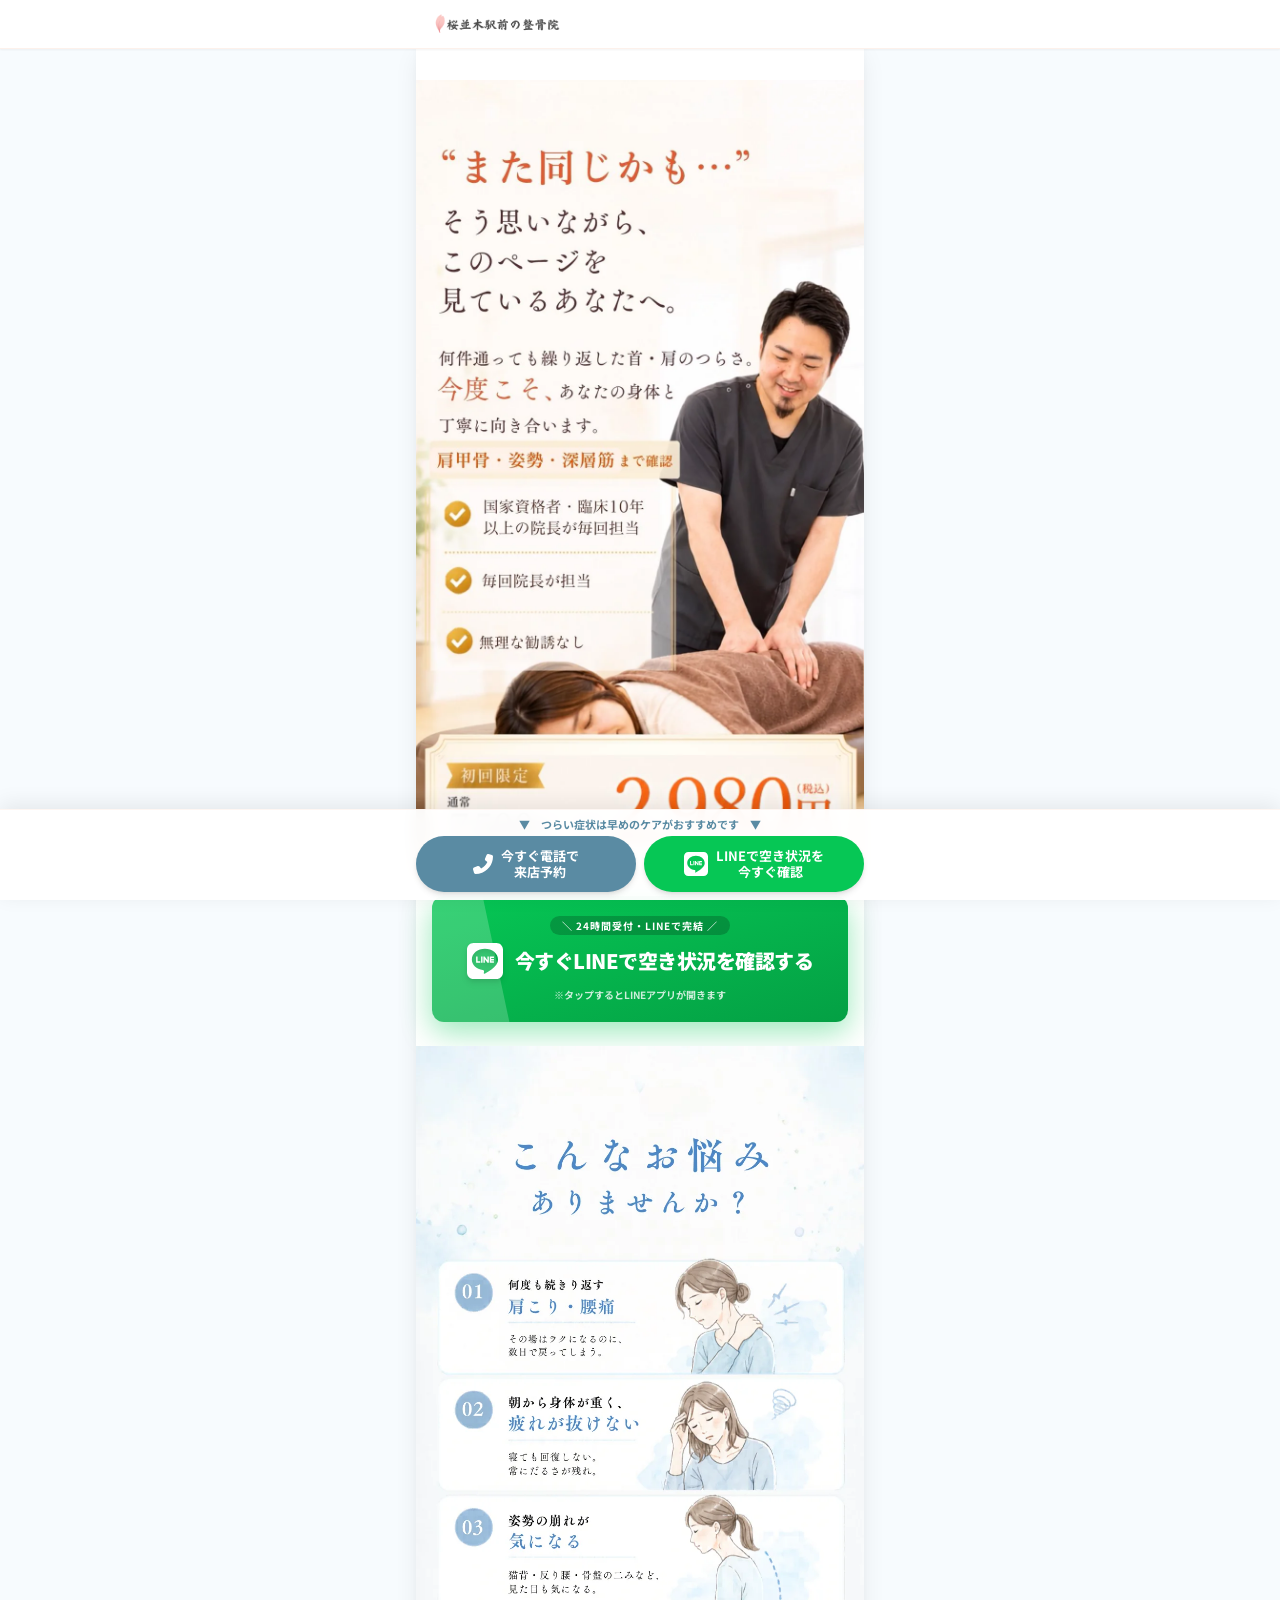
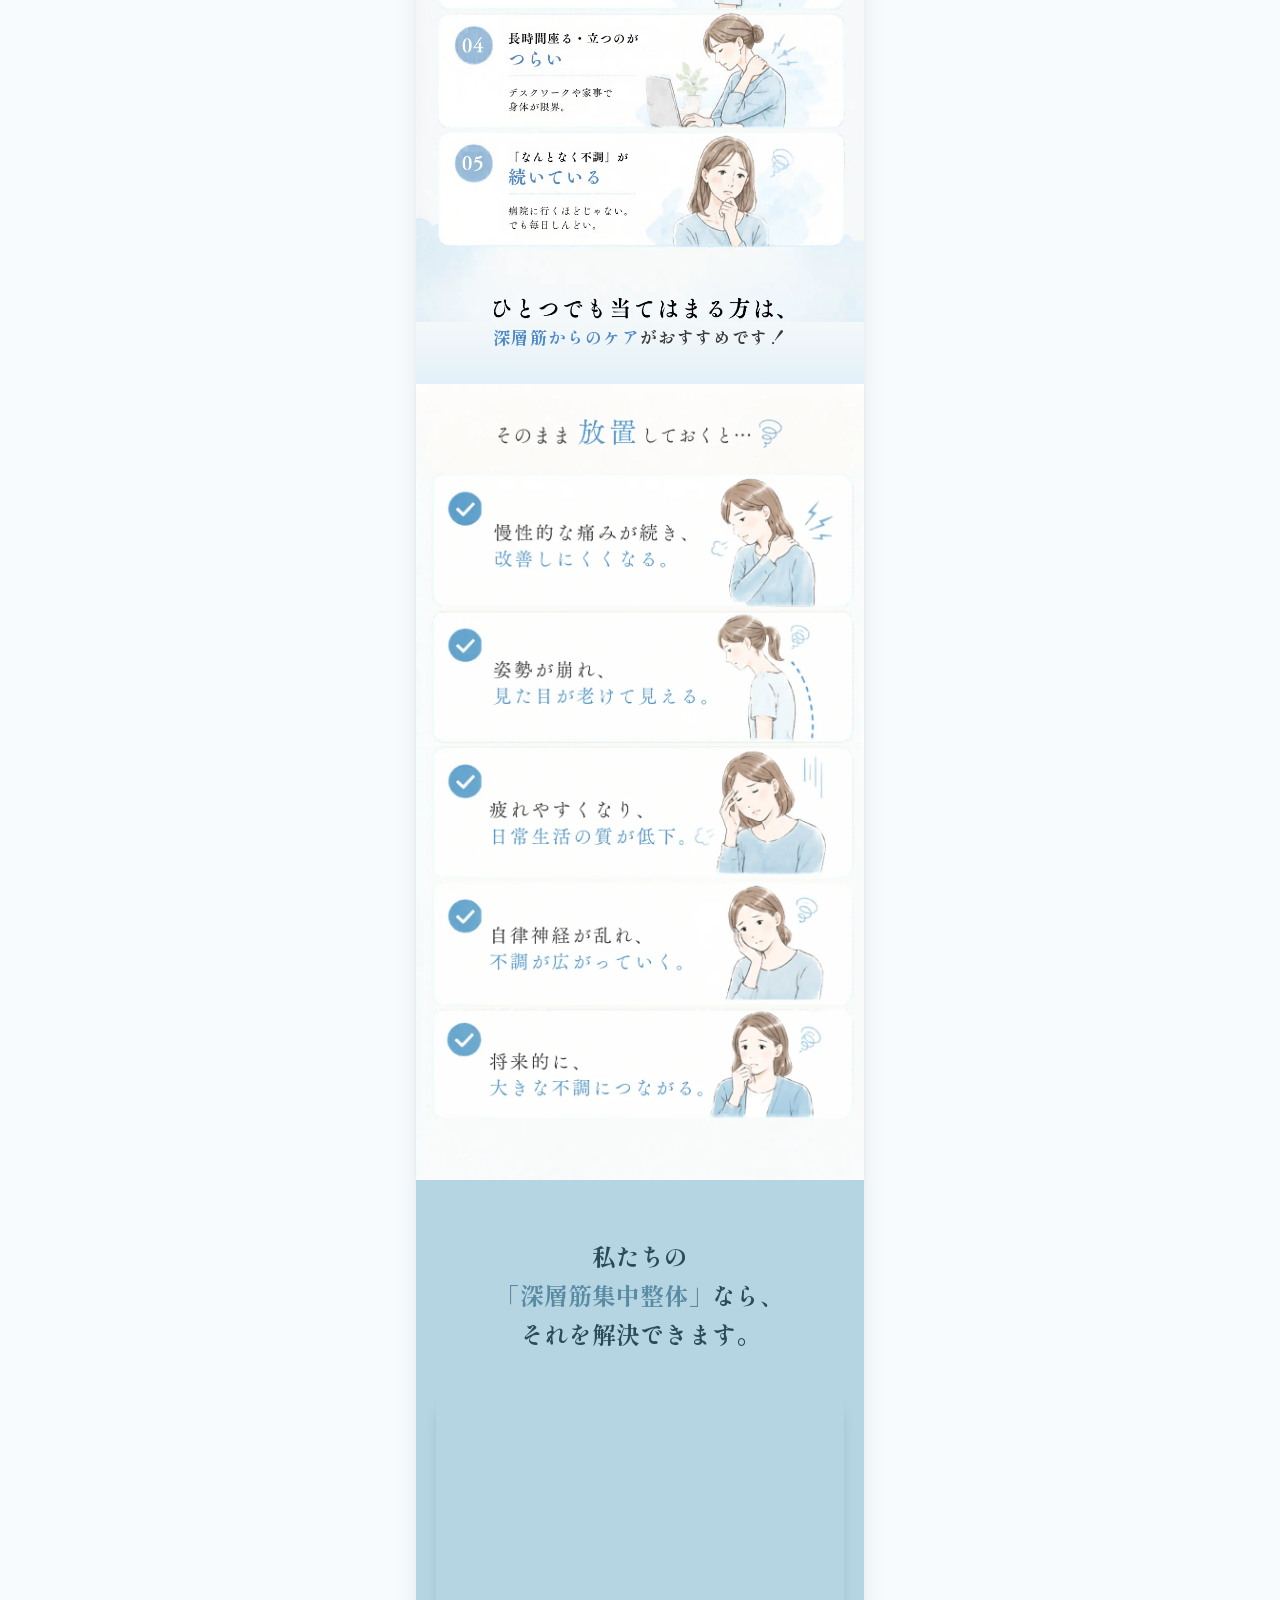
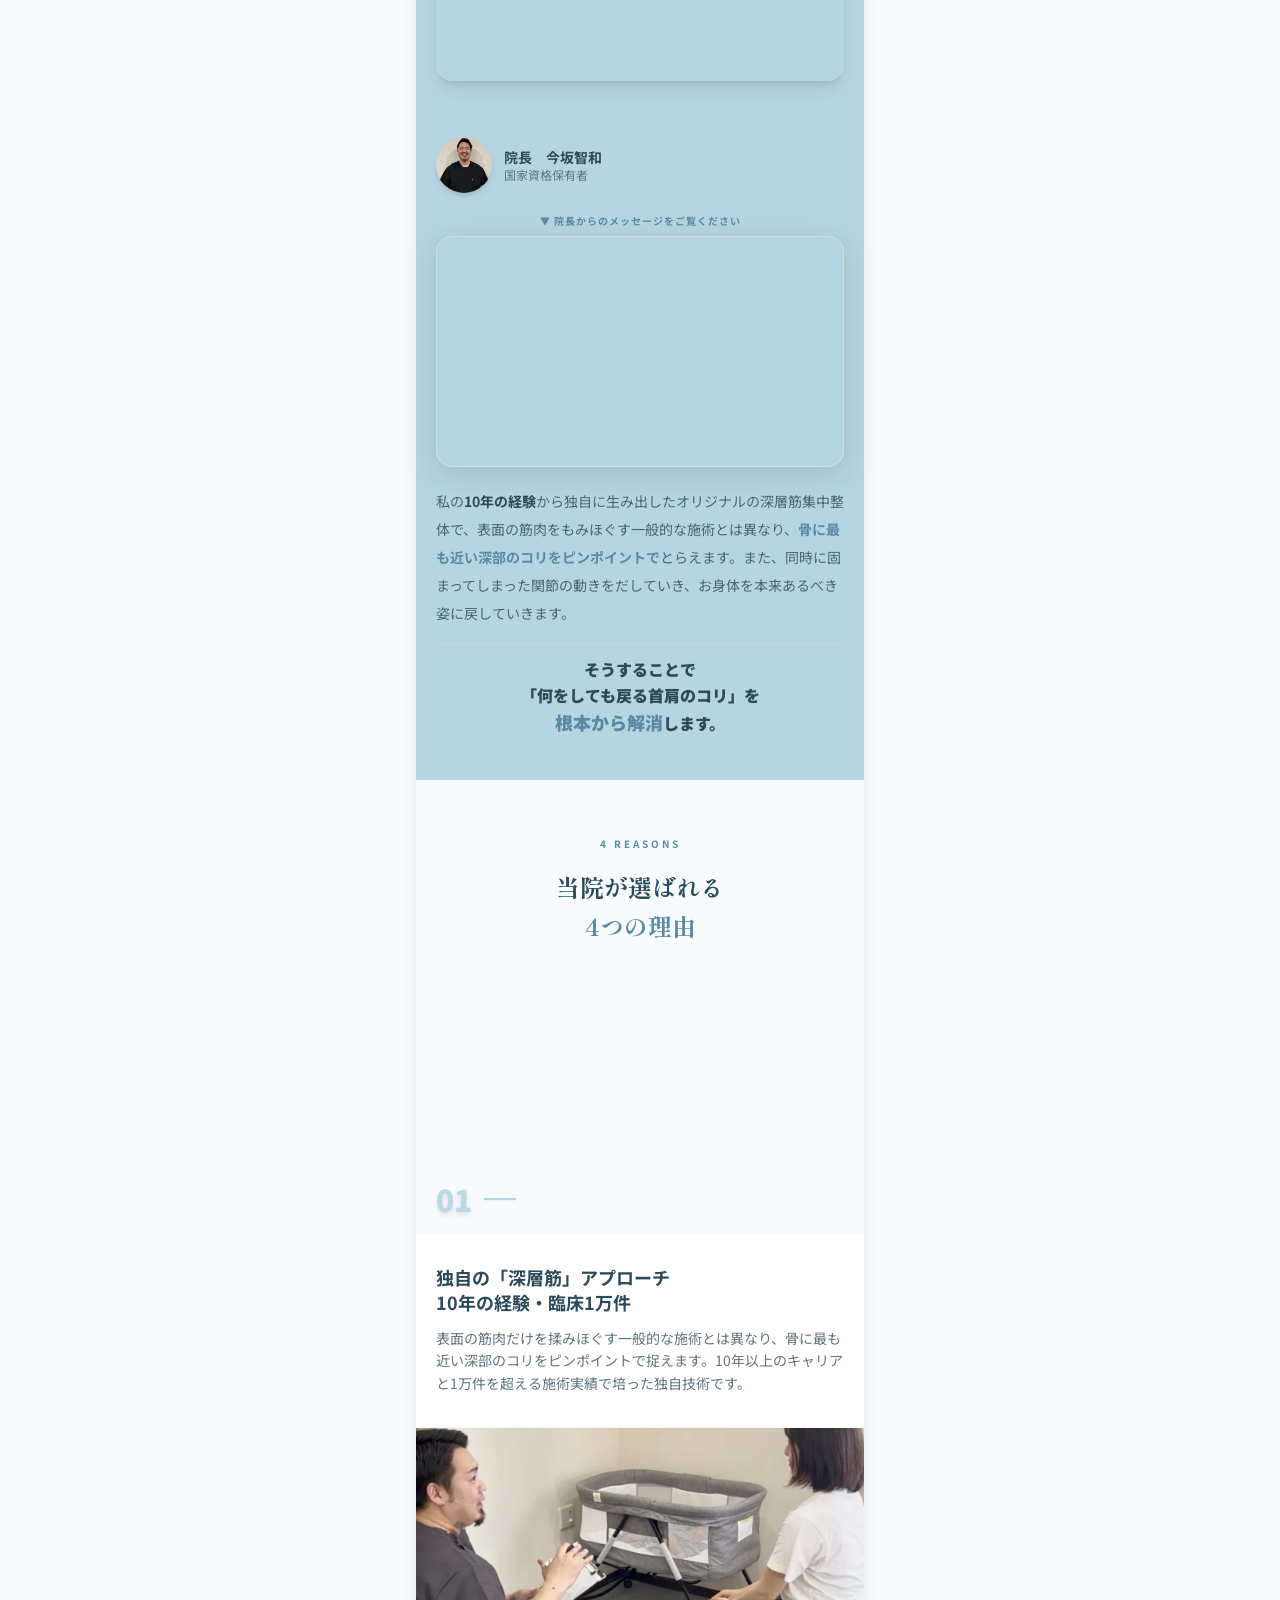
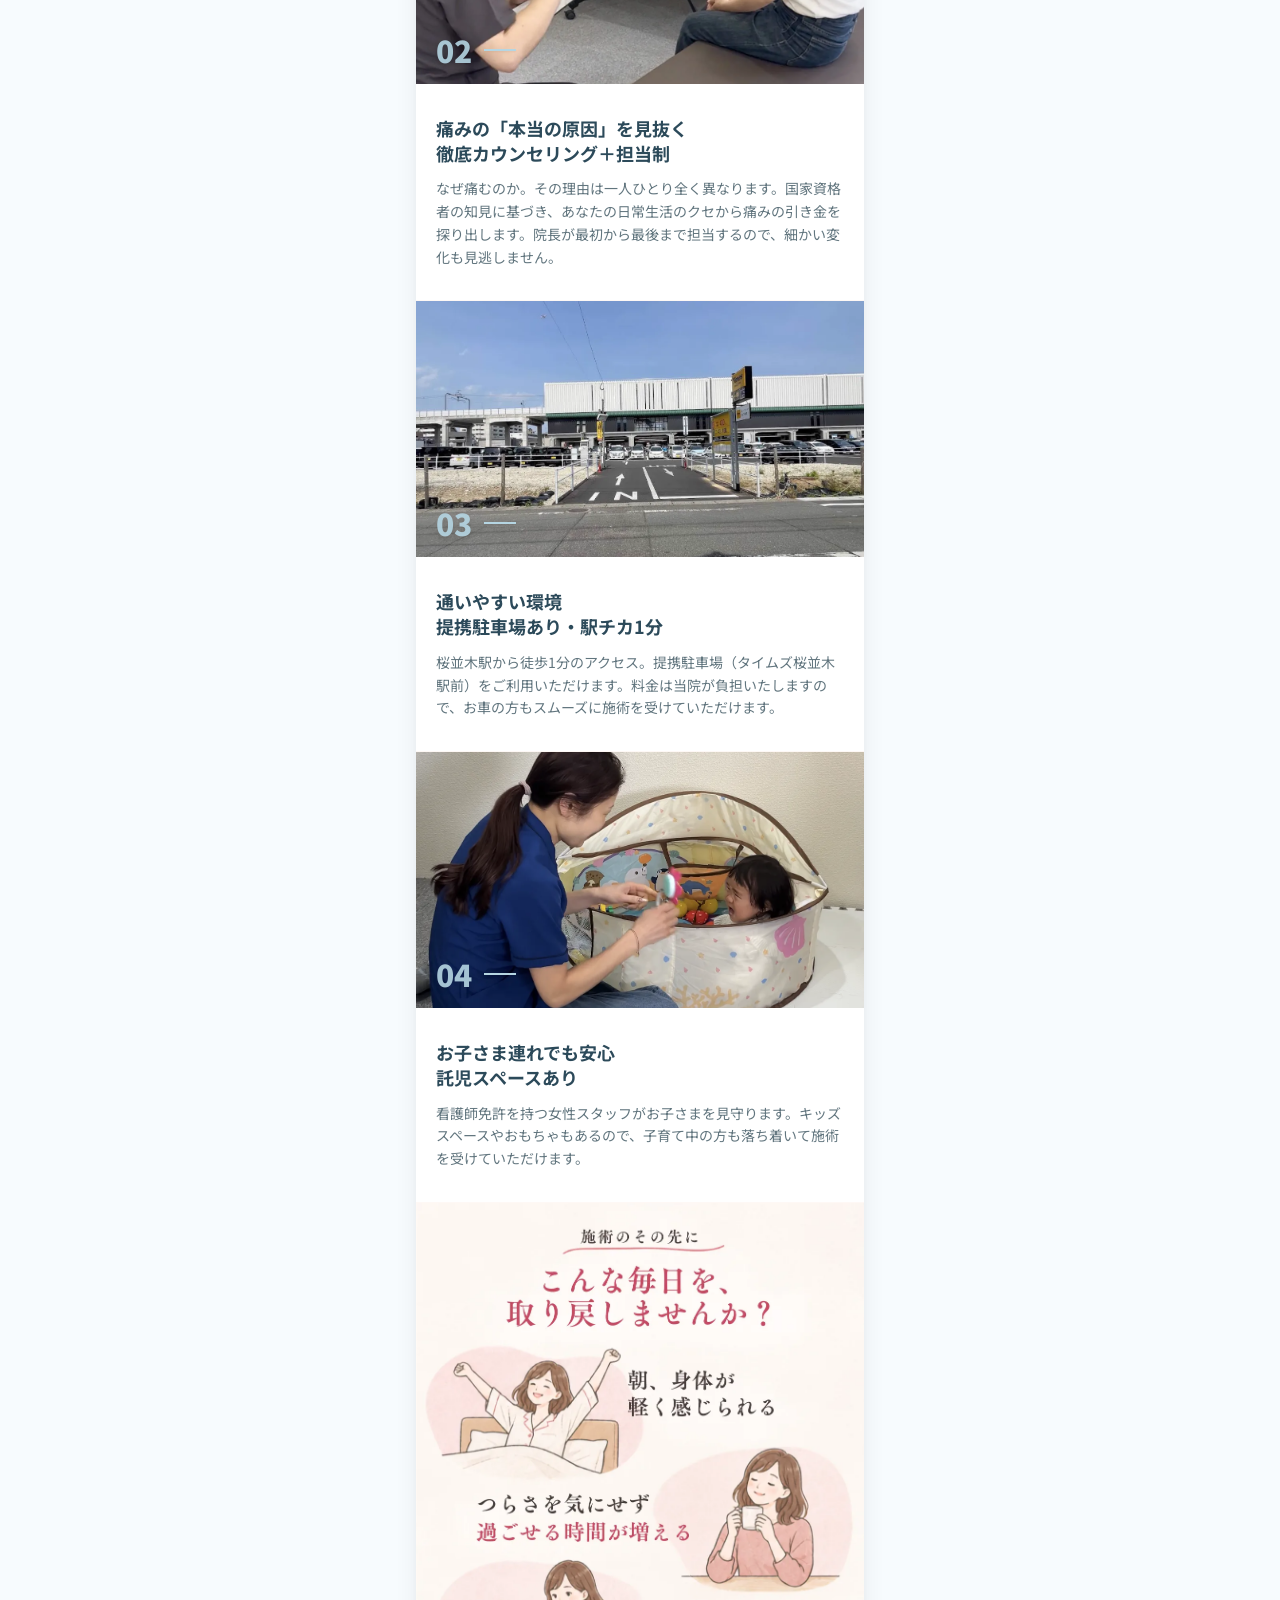
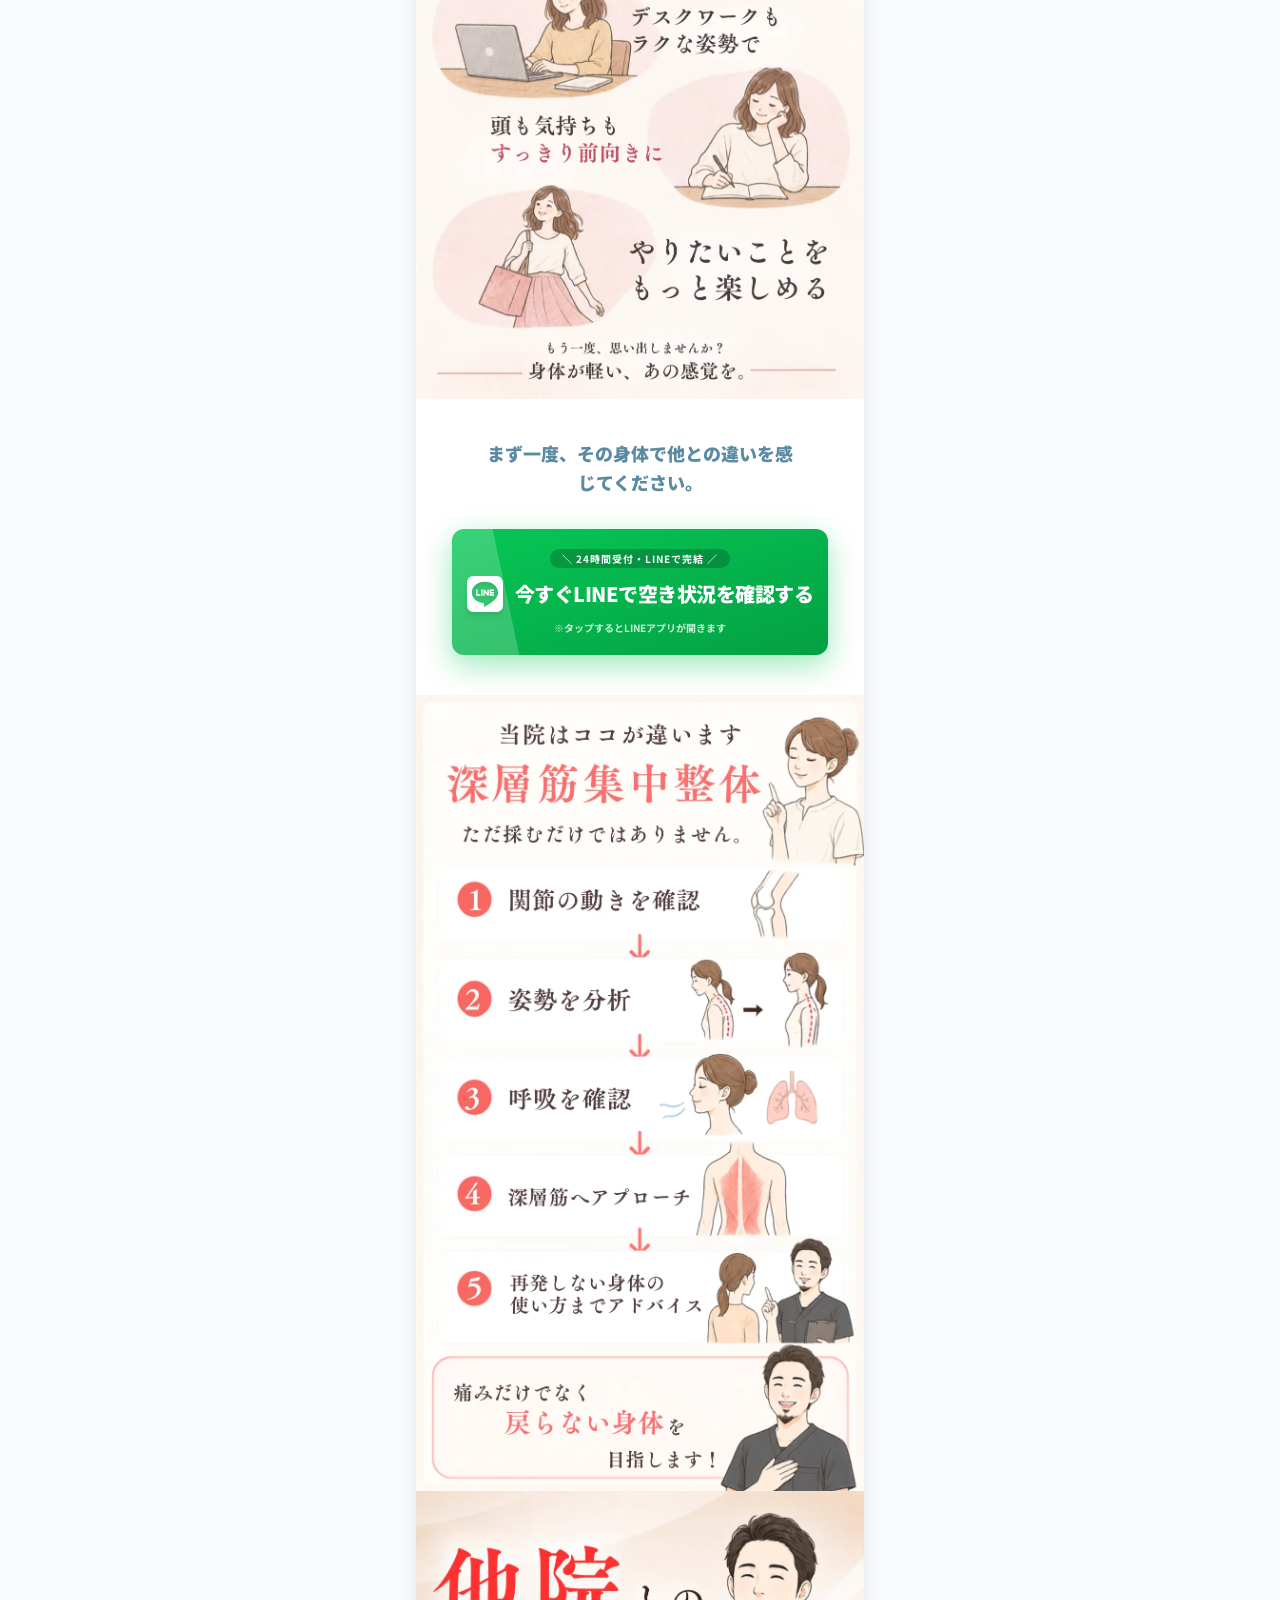
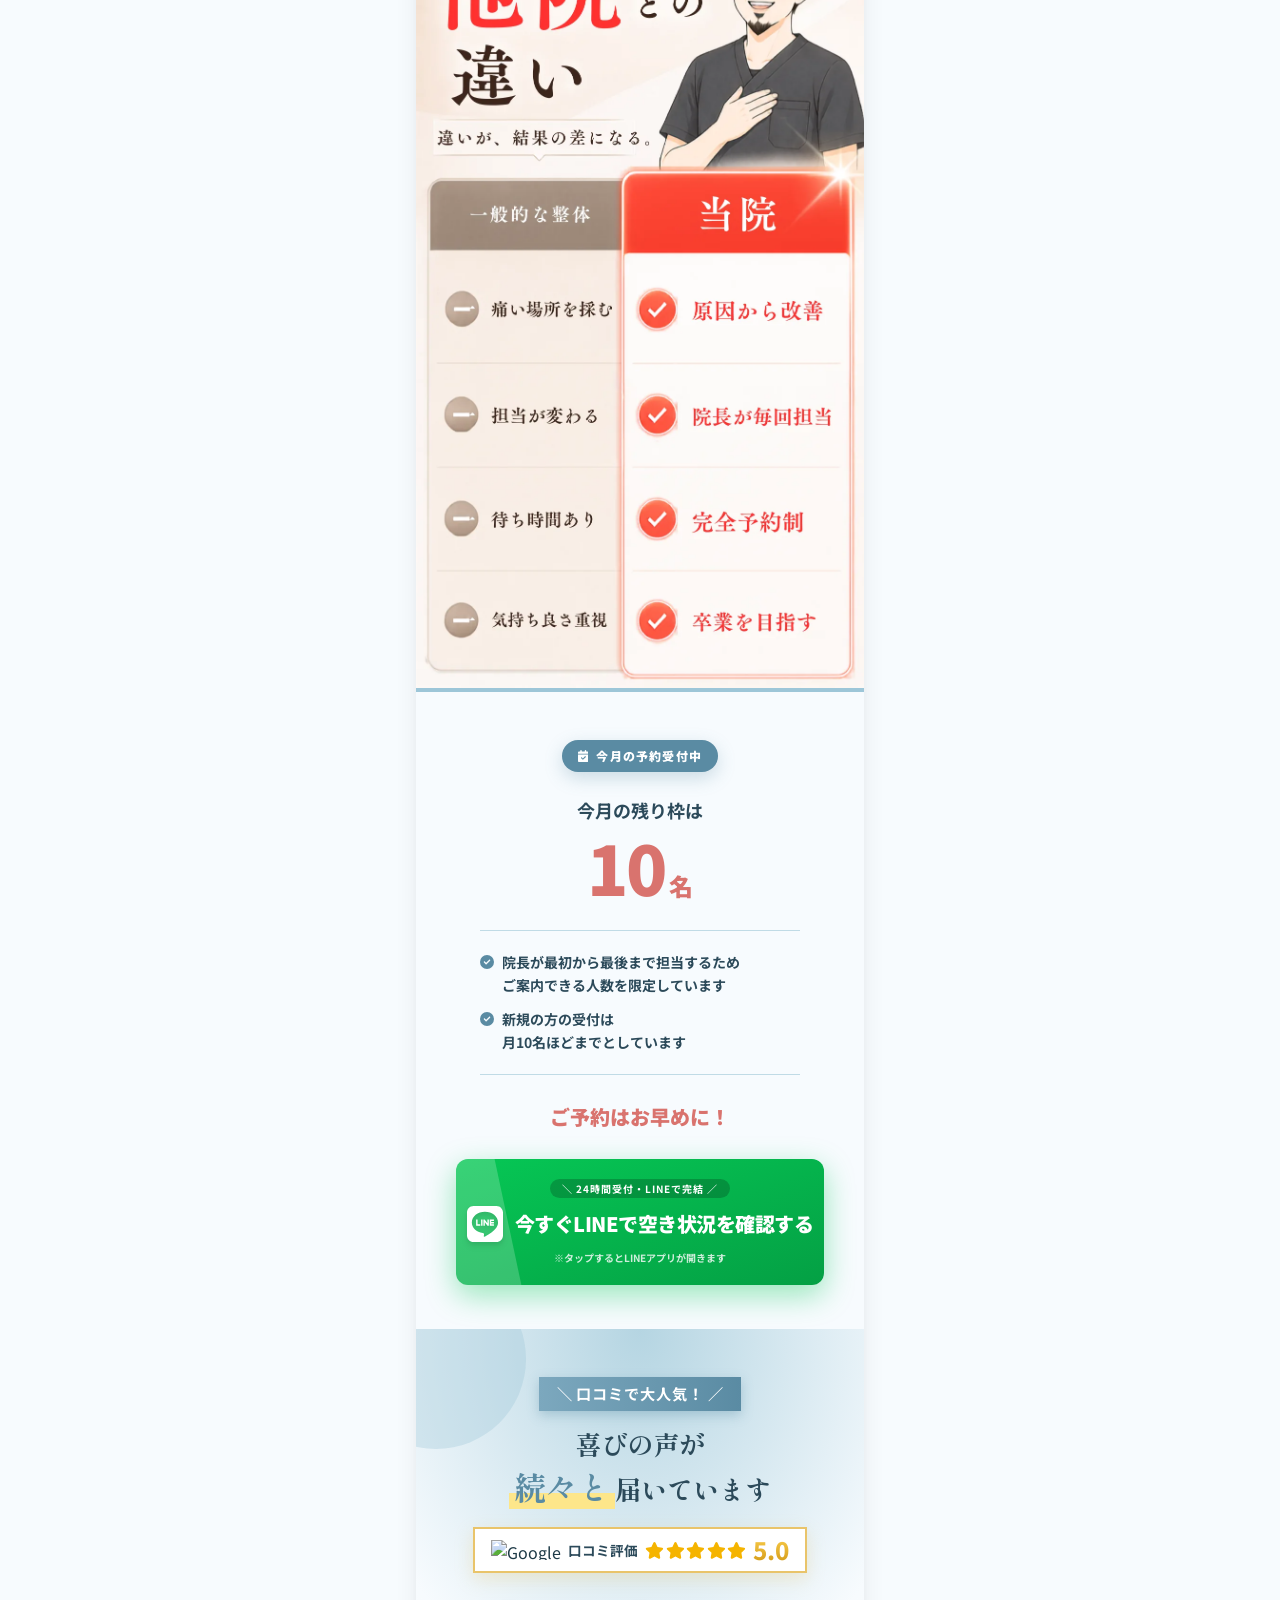
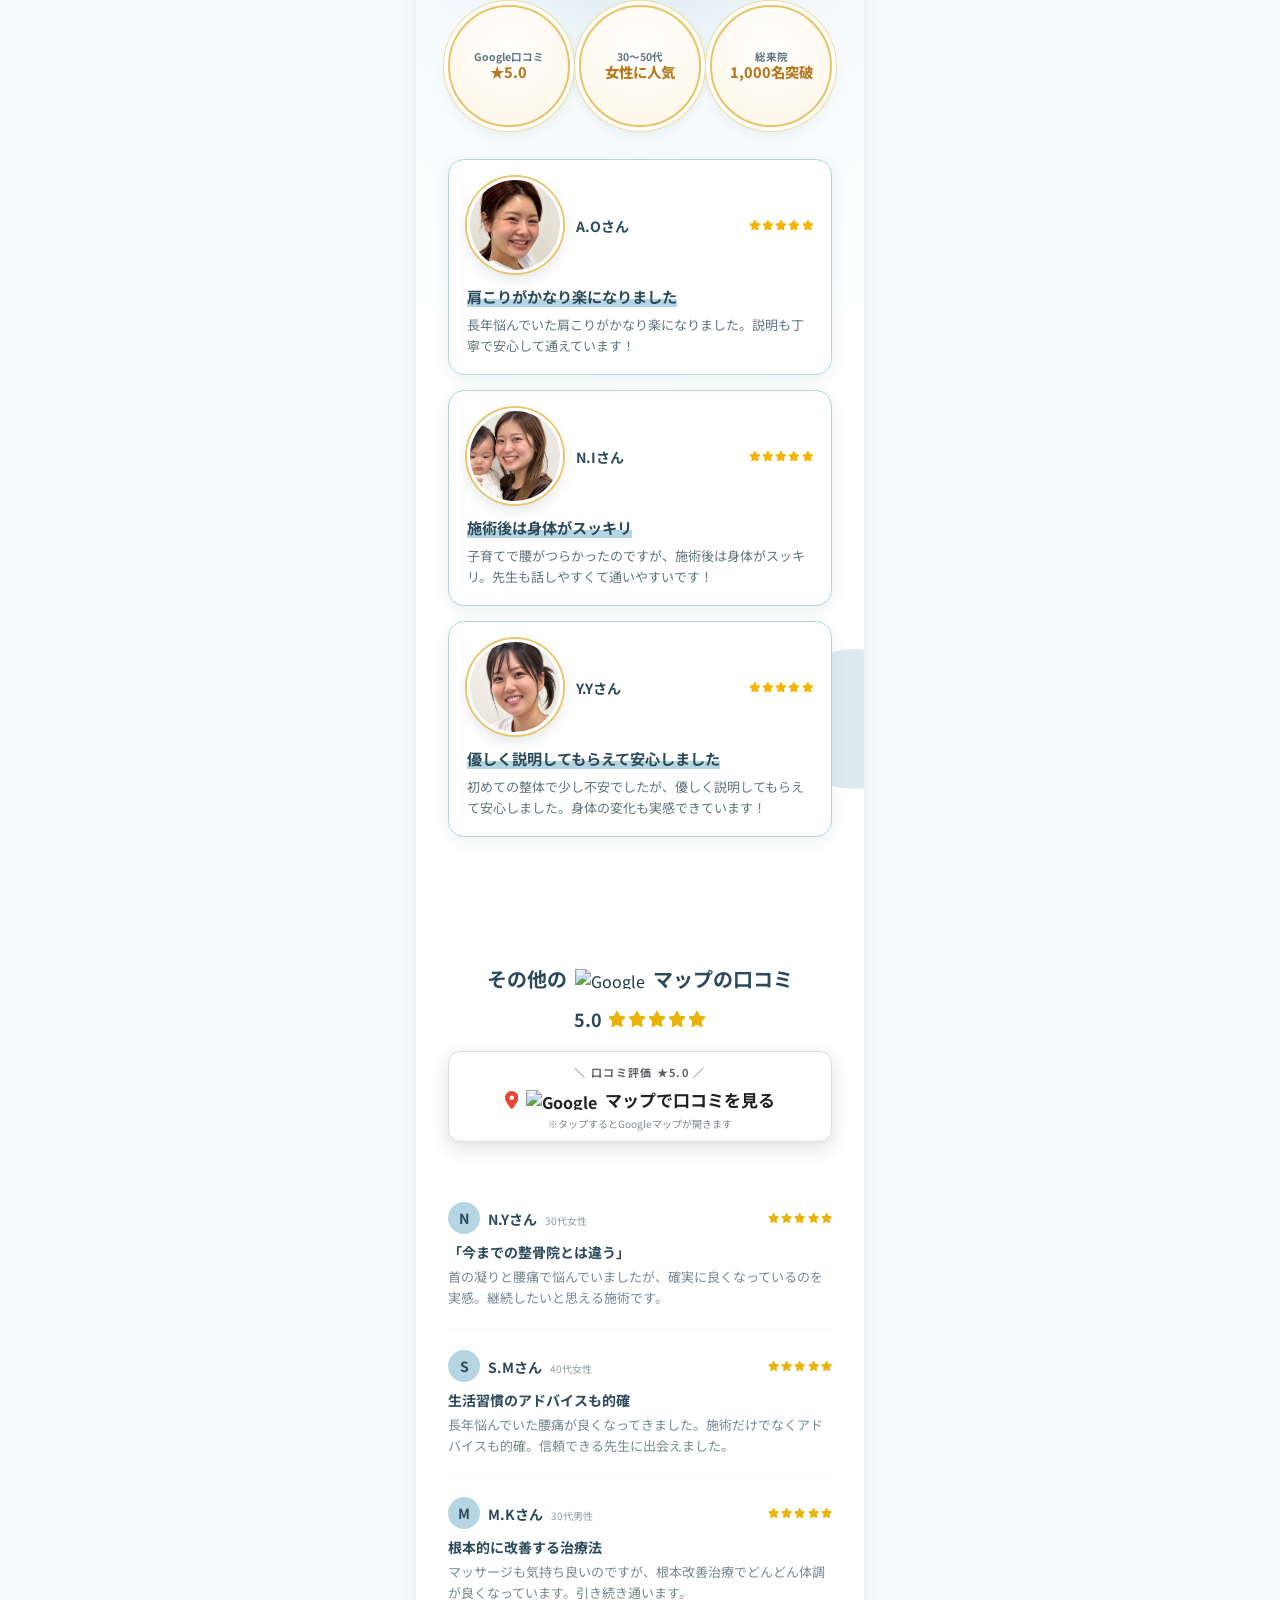
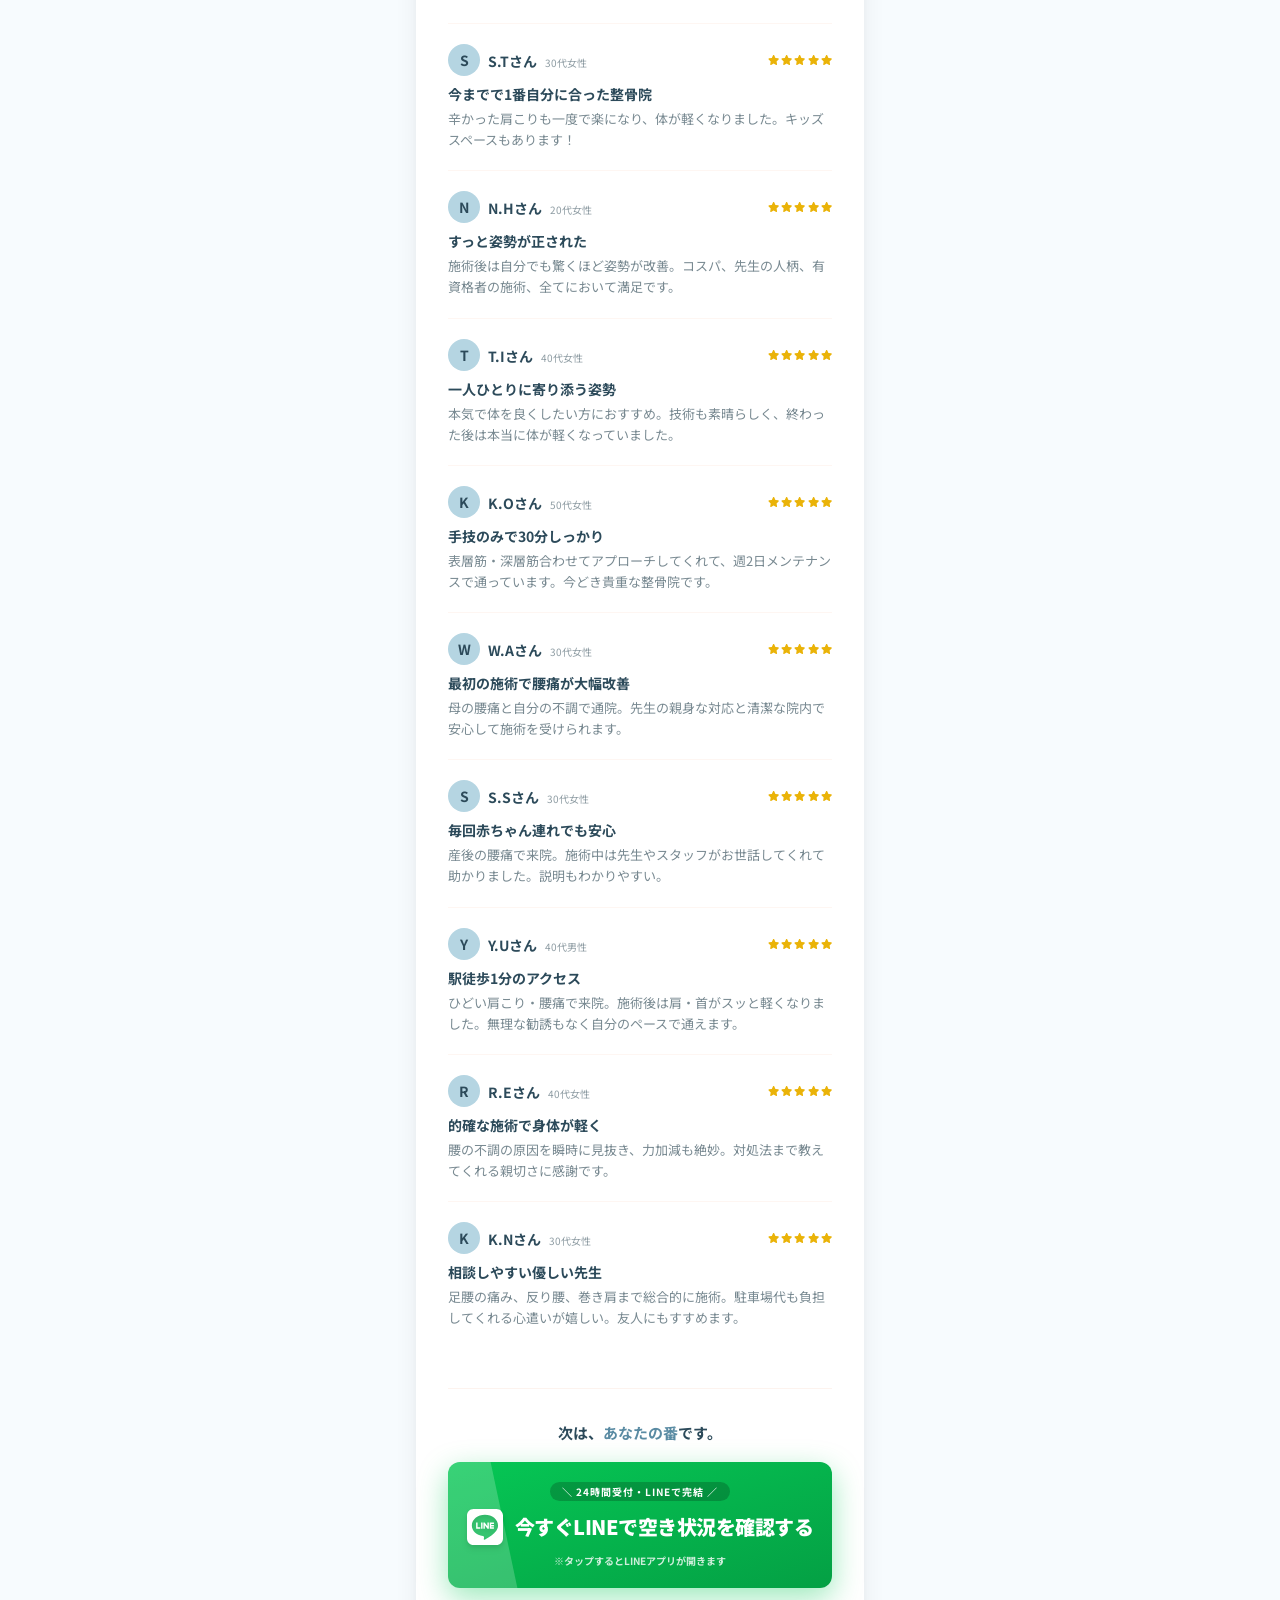
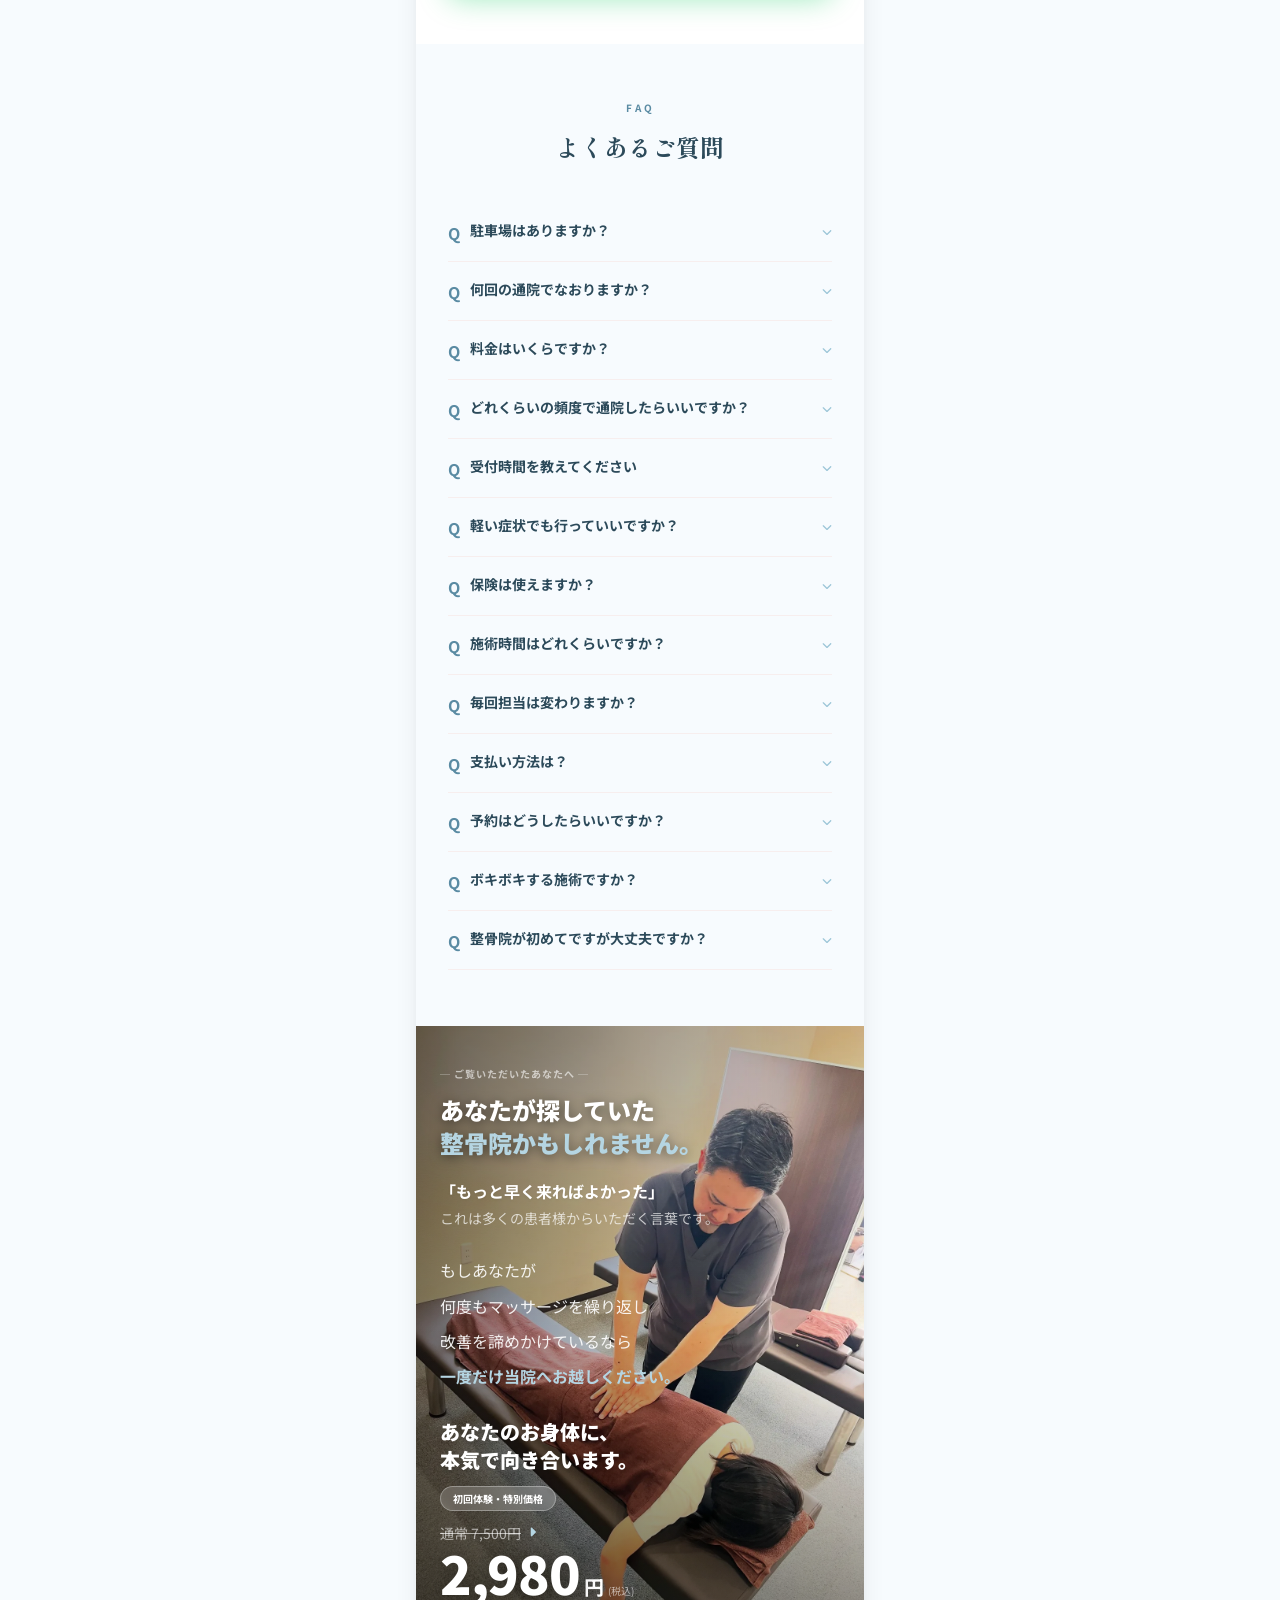
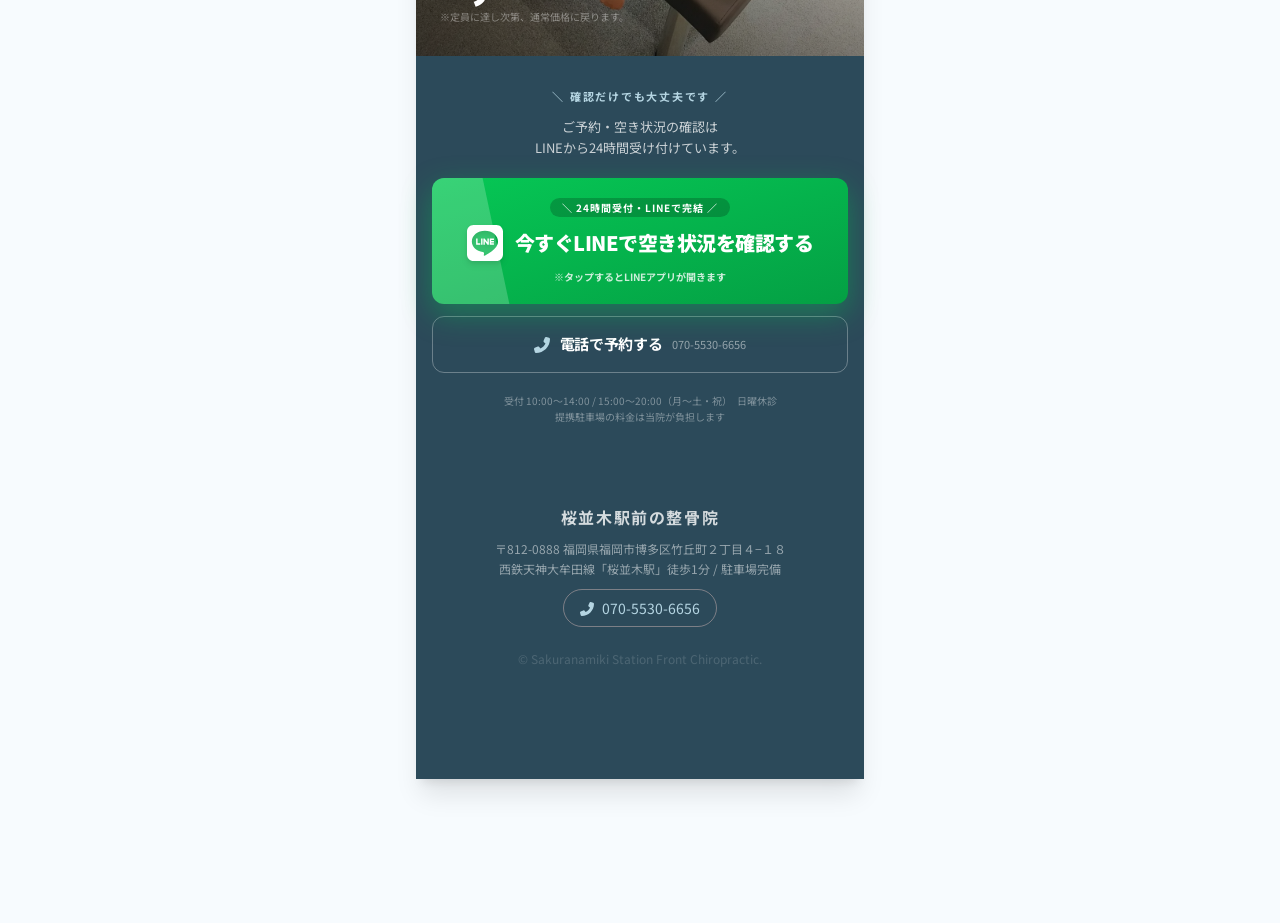
==== commit 8ac74ef1: "口コミのGoogleマップボタンをGoogle公式風の白いボタン（中央揃え）に変更 Co-Authored-By: Claude Opus 5.5 <noreply@anthropic.com>" ====
--- a/c.html
+++ b/c.html
@@ -278,7 +278,7 @@
     <!-- BEGIN prerendered : 以下は tools/prerender.js の出力。直接編集しないこと。
          中身を変えるときは app.js を直してから node tools/prerender.js を実行する。 -->
     <div id="root">
-<div class="w-full max-w-md mx-auto shadow-xl bg-white min-h-screen relative my-0 md:my-8"><div class="fixed top-0 left-0 w-full bg-white/95 backdrop-blur border-b border-skin-peach/60 shadow-sm z-50"><div class="max-w-md mx-auto flex items-center justify-between px-3 py-2"><a href="#" class="flex-shrink-0"><img src="./images/logo-new2.webp" alt="桜並木駅前の整骨院" width="726" height="161" class="h-8 w-auto"/></a></div></div><div class="pt-12 bg-white"><div class="w-full"><img src="./images/hero-empathy.webp" alt="「また同じかも…」そう思いながらこのページを見ているあなたへ。何件通っても繰り返した首・肩のつらさに、今度こそ丁寧に向き合います。初回限定2,980円" width="941" height="1672" fetchpriority="high" data-hero="" decoding="async" class="w-full h-auto block"/></div><div style="padding:20px 0 24px"><div class="w-full px-4  " data-cta-line=""><a href="https://lin.ee/uqCRkRL" class="block w-full bg-gradient-to-br from-[#06C755] to-[#04a044] text-white font-bold py-5 rounded-xl shadow-[0_10px_30px_rgba(6,199,85,0.4)] hover:-translate-y-1 hover:shadow-[0_15px_40px_rgba(6,199,85,0.5)] active:scale-[0.97] transition-all relative overflow-hidden group"><div class="absolute inset-0 w-1/4 h-full bg-white/20 skew-x-12 -ml-10 group-hover:ml-[120%] transition-all duration-700"></div><div class="flex flex-col items-center gap-1 relative z-10"><span class="text-[10px] tracking-widest bg-black/20 px-3 py-0.5 rounded-full">＼ 24時間受付・LINEで完結 ／</span><div class="flex items-center gap-3 mt-1"><svg class="text-4xl drop-shadow-md" viewBox="0 0 512 512" fill="currentColor" aria-hidden="true" focusable="false" style="height:1em;width:1em;display:inline-block;vertical-align:-0.125em"><path d="M311 196.8v81.3c0 2.1-1.6 3.7-3.7 3.7h-13c-1.3 0-2.4-.7-3-1.5l-37.3-50.3v48.2c0 2.1-1.6 3.7-3.7 3.7h-13c-2.1 0-3.7-1.6-3.7-3.7V196.9c0-2.1 1.6-3.7 3.7-3.7h12.9c1.1 0 2.4 .6 3 1.6l37.3 50.3V196.9c0-2.1 1.6-3.7 3.7-3.7h13c2.1-.1 3.8 1.6 3.8 3.5zm-93.7-3.7h-13c-2.1 0-3.7 1.6-3.7 3.7v81.3c0 2.1 1.6 3.7 3.7 3.7h13c2.1 0 3.7-1.6 3.7-3.7V196.8c0-1.9-1.6-3.7-3.7-3.7zm-31.4 68.1H150.3V196.8c0-2.1-1.6-3.7-3.7-3.7h-13c-2.1 0-3.7 1.6-3.7 3.7v81.3c0 1 .3 1.8 1 2.5c.7 .6 1.5 1 2.5 1h52.2c2.1 0 3.7-1.6 3.7-3.7v-13c0-1.9-1.6-3.7-3.5-3.7zm193.7-68.1H327.3c-1.9 0-3.7 1.6-3.7 3.7v81.3c0 1.9 1.6 3.7 3.7 3.7h52.2c2.1 0 3.7-1.6 3.7-3.7V265c0-2.1-1.6-3.7-3.7-3.7H344V247.7h35.5c2.1 0 3.7-1.6 3.7-3.7V230.9c0-2.1-1.6-3.7-3.7-3.7H344V213.5h35.5c2.1 0 3.7-1.6 3.7-3.7v-13c-.1-1.9-1.7-3.7-3.7-3.7zM512 93.4V419.4c-.1 51.2-42.1 92.7-93.4 92.6H92.6C41.4 511.9-.1 469.8 0 418.6V92.6C.1 41.4 42.2-.1 93.4 0H419.4c51.2 .1 92.7 42.1 92.6 93.4zM441.6 233.5c0-83.4-83.7-151.3-186.4-151.3s-186.4 67.9-186.4 151.3c0 74.7 66.3 137.4 155.9 149.3c21.8 4.7 19.3 12.7 14.4 42.1c-.8 4.7-3.8 18.4 16.1 10.1s107.3-63.2 146.5-108.2c27-29.7 39.9-59.8 39.9-93.1z"></path></svg><span class="text-[17px] sm:text-xl font-black tracking-tight leading-snug">今すぐLINEで<br class="sm:hidden"/>空き状況を確認する</span></div><span class="text-[10px] mt-1 opacity-80">※タップするとLINEアプリが開きます</span></div></a></div></div></div><div class="fade-up w-full"><img src="./images/empathy-yoshizumi.webp" width="864" height="1690" loading="lazy" decoding="async" alt="こんなお悩みありませんか？ 01 何度も繰り返す肩こり・腰痛（その場はラクになるのに、数日で戻ってしまう）／02 朝から身体が重く、疲れが抜けない／03 姿勢の崩れが気になる（猫背・反り腰・骨盤のゆがみなど）／04 長時間座る・立つのがつらい／05 「なんとなく不調」が続いている。ひとつでも当てはまる方は、" class="w-full h-auto block"/><p class="font-mincho font-bold text-center" style="margin:0;padding:2px 16px 34px;background:linear-gradient(#f4f8f9, #e3f0f9);color:#3a3a3a;font-size:17px;letter-spacing:0.08em"><span style="color:#4c88c8">深層筋からのケア</span>がおすすめです！</p></div><div class="fade-up w-full"><img src="./images/problem-yoshizumi.webp" width="941" height="1672" loading="lazy" decoding="async" alt="そのまま放置しておくと… 慢性的な痛みが続き、改善しにくくなる／姿勢が崩れ、見た目が老けて見える／疲れやすくなり、日常生活の質が低下／自律神経が乱れ、不調が広がっていく／将来的に、大きな不調につながる。" class="w-full h-auto block drop-shadow-sm"/></div><div class="fade-up w-full bg-skin-peach"><div class="px-5 pt-14 pb-6 text-center"><h2 class="font-mincho text-2xl font-bold text-skin-dark mb-4 leading-relaxed">私たちの<br/><span class="text-skin-rose">「深層筋集中整体」</span>なら、<br/>それを解決できます。</h2></div><div class="px-5 pb-6"><div class="rounded-2xl shadow-lg overflow-hidden"><video src="./images/solution-video-sm.mp4" preload="metadata" autoplay="" muted="" loop="" playsinline="" class="w-full h-72 object-cover"></video></div></div><div class="px-5 py-8"><div class="flex items-center gap-3 mb-5"><img src="./images/director.webp" width="857" height="849" loading="lazy" decoding="async" alt="桜並木駅前の整骨院 院長 今坂智和（国家資格保有）" class="w-14 h-14 rounded-full object-cover shadow-md flex-shrink-0"/><div><p class="text-skin-dark font-bold text-sm">院長　今坂智和</p><p class="text-xs text-skin-text/60">国家資格保有者</p></div></div><div class="mb-5"><p class="text-[10px] text-skin-rose font-bold tracking-widest mb-2 text-center">▼ 院長からのメッセージをご覧ください</p><div class="relative w-full rounded-2xl overflow-hidden shadow-[0_8px_30px_rgba(0,0,0,0.12)] border border-skin-peach/40" style="padding-top:56.25%"><iframe class="absolute inset-0 w-full h-full" src="https://www.youtube.com/embed/KWMeWBIzs2o?rel=0&amp;modestbranding=1" title="院長からのメッセージ" frameBorder="0" allow="accelerometer; autoplay; clipboard-write; encrypted-media; gyroscope; picture-in-picture" allowfullscreen=""></iframe></div></div><p class="text-sm leading-[2] text-skin-dark/80 mb-3">私の<span class="text-skin-dark font-bold">10年の経験</span>から独自に生み出したオリジナルの深層筋集中整体で、表面の筋肉をもみほぐす一般的な施術とは異なり、<span class="text-skin-rose font-bold">骨に最も近い深部のコリをピンポイントで</span>とらえます。また、同時に固まってしまった関節の動きをだしていき、お身体を本来あるべき姿に戻していきます。</p><p class="text-base leading-relaxed text-skin-dark font-black text-center mt-4 py-3 border-t border-skin-blush/40">そうすることで<br/>「何をしても戻る首肩のコリ」を<br/><span class="text-skin-rose text-lg">根本から解消</span>します。</p></div></div><div class="fade-up w-full bg-skin-cream"><div class="px-5 pt-14 pb-8 text-center"><span class="text-skin-rose text-[10px] tracking-[0.3em] font-bold block mb-4">4 REASONS</span><h2 class="font-mincho text-2xl font-bold text-skin-dark leading-relaxed">当院が選ばれる<br/><span class="text-skin-rose">4つの理由</span></h2></div><div class="w-full"><div class="w-full relative"><video src="./images/technique-sm.mp4" preload="metadata" autoplay="" muted="" loop="" playsinline="" class="w-full h-64 object-cover block"></video><div class="absolute bottom-4 left-5 flex items-center gap-3"><span class="text-skin-peach font-black text-3xl opacity-90 drop-shadow-md">01</span><div class="h-[2px] bg-skin-peach w-8 shadow-sm"></div></div></div><div class="px-5 py-8 bg-white border-b border-skin-peach/30"><h3 class="text-lg font-bold text-skin-dark mb-3 leading-snug">独自の「深層筋」アプローチ<br/>10年の経験・臨床1万件</h3><p class="text-sm text-skin-text/70 leading-relaxed">表面の筋肉だけを揉みほぐす一般的な施術とは異なり、骨に最も近い深部のコリをピンポイントで捉えます。10年以上のキャリアと1万件を超える施術実績で培った独自技術です。</p></div></div><div class="w-full"><div class="w-full relative"><img src="./images/counseling.webp" alt="feature" loading="lazy" decoding="async" class="w-full h-64 object-cover block"/><div class="absolute bottom-4 left-5 flex items-center gap-3"><span class="text-skin-peach font-black text-3xl opacity-90 drop-shadow-md">02</span><div class="h-[2px] bg-skin-peach w-8 shadow-sm"></div></div></div><div class="px-5 py-8 bg-white border-b border-skin-peach/30"><h3 class="text-lg font-bold text-skin-dark mb-3 leading-snug">痛みの「本当の原因」を見抜く<br/>徹底カウンセリング＋担当制</h3><p class="text-sm text-skin-text/70 leading-relaxed">なぜ痛むのか。その理由は一人ひとり全く異なります。国家資格者の知見に基づき、あなたの日常生活のクセから痛みの引き金を探り出します。院長が最初から最後まで担当するので、細かい変化も見逃しません。</p></div></div><div class="w-full"><div class="w-full relative"><img src="./images/parking.webp" alt="feature" loading="lazy" decoding="async" class="w-full h-64 object-cover block"/><div class="absolute bottom-4 left-5 flex items-center gap-3"><span class="text-skin-peach font-black text-3xl opacity-90 drop-shadow-md">03</span><div class="h-[2px] bg-skin-peach w-8 shadow-sm"></div></div></div><div class="px-5 py-8 bg-white border-b border-skin-peach/30"><h3 class="text-lg font-bold text-skin-dark mb-3 leading-snug">通いやすい環境<br/>提携駐車場あり・駅チカ1分</h3><p class="text-sm text-skin-text/70 leading-relaxed">桜並木駅から徒歩1分のアクセス。提携駐車場（タイムズ桜並木駅前）をご利用いただけます。料金は当院が負担いたしますので、お車の方もスムーズに施術を受けていただけます。</p></div></div><div class="w-full"><div class="w-full relative"><img src="./images/childcare.webp" alt="feature" loading="lazy" decoding="async" class="w-full h-64 object-cover block"/><div class="absolute bottom-4 left-5 flex items-center gap-3"><span class="text-skin-peach font-black text-3xl opacity-90 drop-shadow-md">04</span><div class="h-[2px] bg-skin-peach w-8 shadow-sm"></div></div></div><div class="px-5 py-8 bg-white border-b border-skin-peach/30"><h3 class="text-lg font-bold text-skin-dark mb-3 leading-snug">お子さま連れでも安心<br/>託児スペースあり</h3><p class="text-sm text-skin-text/70 leading-relaxed">看護師免許を持つ女性スタッフがお子さまを見守ります。キッズスペースやおもちゃもあるので、子育て中の方も落ち着いて施術を受けていただけます。</p></div></div></div><div class="fade-up w-full bg-white"><img src="./images/benefit-new.webp" width="941" height="1672" loading="lazy" decoding="async" alt="施術のその先に、こんな毎日を取り戻しませんか？　朝、身体が軽く感じられる／つらさを気にせず過ごせる時間が増える／デスクワークもラクな姿勢で／頭も気持ちもすっきり前向きに／やりたいことをもっと楽しめる" class="w-full h-auto block"/><div class="px-5 py-10 text-center"><p class="text-lg text-skin-dark font-black mb-8 max-w-xs mx-auto leading-relaxed"><span class="animate-text-shimmer text-skin-rose">まず一度、その身体で他との違いを感じてください。</span></p><div class="w-full px-4  " data-cta-line=""><a href="https://lin.ee/uqCRkRL" class="block w-full bg-gradient-to-br from-[#06C755] to-[#04a044] text-white font-bold py-5 rounded-xl shadow-[0_10px_30px_rgba(6,199,85,0.4)] hover:-translate-y-1 hover:shadow-[0_15px_40px_rgba(6,199,85,0.5)] active:scale-[0.97] transition-all relative overflow-hidden group"><div class="absolute inset-0 w-1/4 h-full bg-white/20 skew-x-12 -ml-10 group-hover:ml-[120%] transition-all duration-700"></div><div class="flex flex-col items-center gap-1 relative z-10"><span class="text-[10px] tracking-widest bg-black/20 px-3 py-0.5 rounded-full">＼ 24時間受付・LINEで完結 ／</span><div class="flex items-center gap-3 mt-1"><svg class="text-4xl drop-shadow-md" viewBox="0 0 512 512" fill="currentColor" aria-hidden="true" focusable="false" style="height:1em;width:1em;display:inline-block;vertical-align:-0.125em"><path d="M311 196.8v81.3c0 2.1-1.6 3.7-3.7 3.7h-13c-1.3 0-2.4-.7-3-1.5l-37.3-50.3v48.2c0 2.1-1.6 3.7-3.7 3.7h-13c-2.1 0-3.7-1.6-3.7-3.7V196.9c0-2.1 1.6-3.7 3.7-3.7h12.9c1.1 0 2.4 .6 3 1.6l37.3 50.3V196.9c0-2.1 1.6-3.7 3.7-3.7h13c2.1-.1 3.8 1.6 3.8 3.5zm-93.7-3.7h-13c-2.1 0-3.7 1.6-3.7 3.7v81.3c0 2.1 1.6 3.7 3.7 3.7h13c2.1 0 3.7-1.6 3.7-3.7V196.8c0-1.9-1.6-3.7-3.7-3.7zm-31.4 68.1H150.3V196.8c0-2.1-1.6-3.7-3.7-3.7h-13c-2.1 0-3.7 1.6-3.7 3.7v81.3c0 1 .3 1.8 1 2.5c.7 .6 1.5 1 2.5 1h52.2c2.1 0 3.7-1.6 3.7-3.7v-13c0-1.9-1.6-3.7-3.5-3.7zm193.7-68.1H327.3c-1.9 0-3.7 1.6-3.7 3.7v81.3c0 1.9 1.6 3.7 3.7 3.7h52.2c2.1 0 3.7-1.6 3.7-3.7V265c0-2.1-1.6-3.7-3.7-3.7H344V247.7h35.5c2.1 0 3.7-1.6 3.7-3.7V230.9c0-2.1-1.6-3.7-3.7-3.7H344V213.5h35.5c2.1 0 3.7-1.6 3.7-3.7v-13c-.1-1.9-1.7-3.7-3.7-3.7zM512 93.4V419.4c-.1 51.2-42.1 92.7-93.4 92.6H92.6C41.4 511.9-.1 469.8 0 418.6V92.6C.1 41.4 42.2-.1 93.4 0H419.4c51.2 .1 92.7 42.1 92.6 93.4zM441.6 233.5c0-83.4-83.7-151.3-186.4-151.3s-186.4 67.9-186.4 151.3c0 74.7 66.3 137.4 155.9 149.3c21.8 4.7 19.3 12.7 14.4 42.1c-.8 4.7-3.8 18.4 16.1 10.1s107.3-63.2 146.5-108.2c27-29.7 39.9-59.8 39.9-93.1z"></path></svg><span class="text-[17px] sm:text-xl font-black tracking-tight leading-snug">今すぐLINEで<br class="sm:hidden"/>空き状況を確認する</span></div><span class="text-[10px] mt-1 opacity-80">※タップするとLINEアプリが開きます</span></div></a></div></div></div><div class="fade-up w-full"><img src="./images/clinic-difference.webp" width="941" height="1672" loading="lazy" decoding="async" alt="当院はココが違います。深層筋集中整体はただ揉むだけではありません。1．関節の動きを確認 2．姿勢を分析 3．呼吸を確認 4．深層筋へアプローチ 5．再発しない身体の使い方までアドバイス。痛みだけでなく、戻らない身体を目指します。" class="w-full h-auto block"/></div><div class="fade-up w-full"><img src="./images/comparison-table.webp" width="941" height="1672" loading="lazy" decoding="async" alt="他院との違い。一般的な整体は痛い場所を揉む・担当が変わる・待ち時間あり・気持ち良さ重視。当院は原因から改善・院長が毎回担当・完全予約制・卒業を目指す。" class="w-full h-auto block"/></div><section class="fade-up w-full bg-skin-cream" style="border-top:4px solid #9dc6d8"><div class="px-6 pt-12 text-center" style="padding-bottom:44px"><div class="mb-6"><span class="bg-skin-rose text-white text-xs font-black px-4 py-2 rounded-full tracking-widest" style="display:inline-flex;align-items:center;gap:8px;box-shadow:0 6px 18px rgba(90,139,163,0.28)"><svg class="" viewBox="0 0 448 512" fill="currentColor" aria-hidden="true" focusable="false" style="height:1em;width:0.875em;display:inline-block;vertical-align:-0.125em"><path d="M128 0c17.7 0 32 14.3 32 32V64H288V32c0-17.7 14.3-32 32-32s32 14.3 32 32V64h48c26.5 0 48 21.5 48 48v48H0V112C0 85.5 21.5 64 48 64H96V32c0-17.7 14.3-32 32-32zM0 192H448V464c0 26.5-21.5 48-48 48H48c-26.5 0-48-21.5-48-48V192zM329 305c9.4-9.4 9.4-24.6 0-33.9s-24.6-9.4-33.9 0l-87 87-39-39c-9.4-9.4-24.6-9.4-33.9 0s-9.4 24.6 0 33.9l56 56c9.4 9.4 24.6 9.4 33.9 0L329 305z"></path></svg>今月の予約受付中</span></div><p class="text-skin-dark font-bold text-lg mb-2 leading-relaxed">今月の残り枠は</p><p style="color:#d9736e;margin-bottom:28px"><span data-slots-count="" class="font-black leading-none tracking-tight" style="font-size:68px">9</span><span class="text-2xl font-black ml-1">名</span></p><div class="max-w-xs mx-auto text-left" style="margin-bottom:28px;padding:20px 0 8px;border-top:1px solid rgba(157,198,216,0.6);border-bottom:1px solid rgba(157,198,216,0.6)"><p class="flex items-start gap-2 text-sm text-skin-dark font-bold leading-relaxed" style="margin:0 0 12px"><svg class="text-skin-rose mt-1 flex-shrink-0" viewBox="0 0 512 512" fill="currentColor" aria-hidden="true" focusable="false" style="height:1em;width:1em;display:inline-block;vertical-align:-0.125em"><path d="M256 512A256 256 0 1 0 256 0a256 256 0 1 0 0 512zM369 209L241 337c-9.4 9.4-24.6 9.4-33.9 0l-64-64c-9.4-9.4-9.4-24.6 0-33.9s24.6-9.4 33.9 0l47 47L335 175c9.4-9.4 24.6-9.4 33.9 0s9.4 24.6 0 33.9z"></path></svg><span>院長が最初から最後まで担当するため<br/>ご案内できる人数を限定しています</span></p><p class="flex items-start gap-2 text-sm text-skin-dark font-bold leading-relaxed" style="margin:0 0 12px"><svg class="text-skin-rose mt-1 flex-shrink-0" viewBox="0 0 512 512" fill="currentColor" aria-hidden="true" focusable="false" style="height:1em;width:1em;display:inline-block;vertical-align:-0.125em"><path d="M256 512A256 256 0 1 0 256 0a256 256 0 1 0 0 512zM369 209L241 337c-9.4 9.4-24.6 9.4-33.9 0l-64-64c-9.4-9.4-9.4-24.6 0-33.9s24.6-9.4 33.9 0l47 47L335 175c9.4-9.4 24.6-9.4 33.9 0s9.4 24.6 0 33.9z"></path></svg><span>新規の方の受付は<br/>月10名ほどまでとしています</span></p></div><p class="font-black text-xl" style="color:#d9736e;margin-bottom:28px">ご予約はお早めに！</p><div class="w-full px-4  " data-cta-line=""><a href="https://lin.ee/uqCRkRL" class="block w-full bg-gradient-to-br from-[#06C755] to-[#04a044] text-white font-bold py-5 rounded-xl shadow-[0_10px_30px_rgba(6,199,85,0.4)] hover:-translate-y-1 hover:shadow-[0_15px_40px_rgba(6,199,85,0.5)] active:scale-[0.97] transition-all relative overflow-hidden group"><div class="absolute inset-0 w-1/4 h-full bg-white/20 skew-x-12 -ml-10 group-hover:ml-[120%] transition-all duration-700"></div><div class="flex flex-col items-center gap-1 relative z-10"><span class="text-[10px] tracking-widest bg-black/20 px-3 py-0.5 rounded-full">＼ 24時間受付・LINEで完結 ／</span><div class="flex items-center gap-3 mt-1"><svg class="text-4xl drop-shadow-md" viewBox="0 0 512 512" fill="currentColor" aria-hidden="true" focusable="false" style="height:1em;width:1em;display:inline-block;vertical-align:-0.125em"><path d="M311 196.8v81.3c0 2.1-1.6 3.7-3.7 3.7h-13c-1.3 0-2.4-.7-3-1.5l-37.3-50.3v48.2c0 2.1-1.6 3.7-3.7 3.7h-13c-2.1 0-3.7-1.6-3.7-3.7V196.9c0-2.1 1.6-3.7 3.7-3.7h12.9c1.1 0 2.4 .6 3 1.6l37.3 50.3V196.9c0-2.1 1.6-3.7 3.7-3.7h13c2.1-.1 3.8 1.6 3.8 3.5zm-93.7-3.7h-13c-2.1 0-3.7 1.6-3.7 3.7v81.3c0 2.1 1.6 3.7 3.7 3.7h13c2.1 0 3.7-1.6 3.7-3.7V196.8c0-1.9-1.6-3.7-3.7-3.7zm-31.4 68.1H150.3V196.8c0-2.1-1.6-3.7-3.7-3.7h-13c-2.1 0-3.7 1.6-3.7 3.7v81.3c0 1 .3 1.8 1 2.5c.7 .6 1.5 1 2.5 1h52.2c2.1 0 3.7-1.6 3.7-3.7v-13c0-1.9-1.6-3.7-3.5-3.7zm193.7-68.1H327.3c-1.9 0-3.7 1.6-3.7 3.7v81.3c0 1.9 1.6 3.7 3.7 3.7h52.2c2.1 0 3.7-1.6 3.7-3.7V265c0-2.1-1.6-3.7-3.7-3.7H344V247.7h35.5c2.1 0 3.7-1.6 3.7-3.7V230.9c0-2.1-1.6-3.7-3.7-3.7H344V213.5h35.5c2.1 0 3.7-1.6 3.7-3.7v-13c-.1-1.9-1.7-3.7-3.7-3.7zM512 93.4V419.4c-.1 51.2-42.1 92.7-93.4 92.6H92.6C41.4 511.9-.1 469.8 0 418.6V92.6C.1 41.4 42.2-.1 93.4 0H419.4c51.2 .1 92.7 42.1 92.6 93.4zM441.6 233.5c0-83.4-83.7-151.3-186.4-151.3s-186.4 67.9-186.4 151.3c0 74.7 66.3 137.4 155.9 149.3c21.8 4.7 19.3 12.7 14.4 42.1c-.8 4.7-3.8 18.4 16.1 10.1s107.3-63.2 146.5-108.2c27-29.7 39.9-59.8 39.9-93.1z"></path></svg><span class="text-[17px] sm:text-xl font-black tracking-tight leading-snug">今すぐLINEで<br class="sm:hidden"/>空き状況を確認する</span></div><span class="text-[10px] mt-1 opacity-80">※タップするとLINEアプリが開きます</span></div></a></div></div></section><section id="voices" class="fade-up w-full rv-sec"><div class="px-5 pt-12 rv-inner"><div class="text-center mb-8"><p class="rv-ribbon">＼ 口コミで大人気！ ／</p><h2 class="rv-heading font-mincho">喜びの声が<br/><span class="rv-heading-em">続々と</span>届いています</h2><div class="rv-score"><img src="https://upload.wikimedia.org/wikipedia/commons/2/2f/Google_2015_logo.svg" alt="Google" class="h-5"/><span class="rv-score-label">口コミ評価</span><div class="rv-stars rv-stars-lg"><svg class="" viewBox="0 0 576 512" fill="currentColor" aria-hidden="true" focusable="false" style="height:1em;width:1.125em;display:inline-block;vertical-align:-0.125em"><path d="M316.9 18C311.6 7 300.4 0 288.1 0s-23.4 7-28.8 18L195 150.3 51.4 171.5c-12 1.8-22 10.2-25.7 21.7s-.7 24.2 7.9 32.7L137.8 329 113.2 474.7c-2 12 3 24.2 12.9 31.3s23 8 33.8 2.3l128.3-68.5 128.3 68.5c10.8 5.7 23.9 4.9 33.8-2.3s14.9-19.3 12.9-31.3L438.5 329 542.7 225.9c8.6-8.5 11.7-21.2 7.9-32.7s-13.7-19.9-25.7-21.7L381.2 150.3 316.9 18z"></path></svg><svg class="" viewBox="0 0 576 512" fill="currentColor" aria-hidden="true" focusable="false" style="height:1em;width:1.125em;display:inline-block;vertical-align:-0.125em"><path d="M316.9 18C311.6 7 300.4 0 288.1 0s-23.4 7-28.8 18L195 150.3 51.4 171.5c-12 1.8-22 10.2-25.7 21.7s-.7 24.2 7.9 32.7L137.8 329 113.2 474.7c-2 12 3 24.2 12.9 31.3s23 8 33.8 2.3l128.3-68.5 128.3 68.5c10.8 5.7 23.9 4.9 33.8-2.3s14.9-19.3 12.9-31.3L438.5 329 542.7 225.9c8.6-8.5 11.7-21.2 7.9-32.7s-13.7-19.9-25.7-21.7L381.2 150.3 316.9 18z"></path></svg><svg class="" viewBox="0 0 576 512" fill="currentColor" aria-hidden="true" focusable="false" style="height:1em;width:1.125em;display:inline-block;vertical-align:-0.125em"><path d="M316.9 18C311.6 7 300.4 0 288.1 0s-23.4 7-28.8 18L195 150.3 51.4 171.5c-12 1.8-22 10.2-25.7 21.7s-.7 24.2 7.9 32.7L137.8 329 113.2 474.7c-2 12 3 24.2 12.9 31.3s23 8 33.8 2.3l128.3-68.5 128.3 68.5c10.8 5.7 23.9 4.9 33.8-2.3s14.9-19.3 12.9-31.3L438.5 329 542.7 225.9c8.6-8.5 11.7-21.2 7.9-32.7s-13.7-19.9-25.7-21.7L381.2 150.3 316.9 18z"></path></svg><svg class="" viewBox="0 0 576 512" fill="currentColor" aria-hidden="true" focusable="false" style="height:1em;width:1.125em;display:inline-block;vertical-align:-0.125em"><path d="M316.9 18C311.6 7 300.4 0 288.1 0s-23.4 7-28.8 18L195 150.3 51.4 171.5c-12 1.8-22 10.2-25.7 21.7s-.7 24.2 7.9 32.7L137.8 329 113.2 474.7c-2 12 3 24.2 12.9 31.3s23 8 33.8 2.3l128.3-68.5 128.3 68.5c10.8 5.7 23.9 4.9 33.8-2.3s14.9-19.3 12.9-31.3L438.5 329 542.7 225.9c8.6-8.5 11.7-21.2 7.9-32.7s-13.7-19.9-25.7-21.7L381.2 150.3 316.9 18z"></path></svg><svg class="" viewBox="0 0 576 512" fill="currentColor" aria-hidden="true" focusable="false" style="height:1em;width:1.125em;display:inline-block;vertical-align:-0.125em"><path d="M316.9 18C311.6 7 300.4 0 288.1 0s-23.4 7-28.8 18L195 150.3 51.4 171.5c-12 1.8-22 10.2-25.7 21.7s-.7 24.2 7.9 32.7L137.8 329 113.2 474.7c-2 12 3 24.2 12.9 31.3s23 8 33.8 2.3l128.3-68.5 128.3 68.5c10.8 5.7 23.9 4.9 33.8-2.3s14.9-19.3 12.9-31.3L438.5 329 542.7 225.9c8.6-8.5 11.7-21.2 7.9-32.7s-13.7-19.9-25.7-21.7L381.2 150.3 316.9 18z"></path></svg></div><span class="rv-score-num">5.0</span></div></div><ul class="rv-badges"><li class="rv-badge"><span class="rv-badge-sub">Google口コミ</span><b>★5.0</b></li><li class="rv-badge"><span class="rv-badge-sub">30〜50代</span><b>女性に人気</b></li><li class="rv-badge"><span class="rv-badge-sub">総来院</span><b>1,000名突破</b></li></ul><div class="max-w-sm mx-auto rv-list"><div class="rv-card"><div class="flex items-center justify-between mb-3"><div class="flex items-center gap-2"><img src="./images/voice-ao.webp" alt="A.Oさん" width="96" height="96" loading="lazy" decoding="async" class="rv-photo"/><div><span class="font-bold text-skin-dark text-sm">A.Oさん</span></div></div><div class="rv-stars rv-stars-sm"><svg class="" viewBox="0 0 576 512" fill="currentColor" aria-hidden="true" focusable="false" style="height:1em;width:1.125em;display:inline-block;vertical-align:-0.125em"><path d="M316.9 18C311.6 7 300.4 0 288.1 0s-23.4 7-28.8 18L195 150.3 51.4 171.5c-12 1.8-22 10.2-25.7 21.7s-.7 24.2 7.9 32.7L137.8 329 113.2 474.7c-2 12 3 24.2 12.9 31.3s23 8 33.8 2.3l128.3-68.5 128.3 68.5c10.8 5.7 23.9 4.9 33.8-2.3s14.9-19.3 12.9-31.3L438.5 329 542.7 225.9c8.6-8.5 11.7-21.2 7.9-32.7s-13.7-19.9-25.7-21.7L381.2 150.3 316.9 18z"></path></svg><svg class="" viewBox="0 0 576 512" fill="currentColor" aria-hidden="true" focusable="false" style="height:1em;width:1.125em;display:inline-block;vertical-align:-0.125em"><path d="M316.9 18C311.6 7 300.4 0 288.1 0s-23.4 7-28.8 18L195 150.3 51.4 171.5c-12 1.8-22 10.2-25.7 21.7s-.7 24.2 7.9 32.7L137.8 329 113.2 474.7c-2 12 3 24.2 12.9 31.3s23 8 33.8 2.3l128.3-68.5 128.3 68.5c10.8 5.7 23.9 4.9 33.8-2.3s14.9-19.3 12.9-31.3L438.5 329 542.7 225.9c8.6-8.5 11.7-21.2 7.9-32.7s-13.7-19.9-25.7-21.7L381.2 150.3 316.9 18z"></path></svg><svg class="" viewBox="0 0 576 512" fill="currentColor" aria-hidden="true" focusable="false" style="height:1em;width:1.125em;display:inline-block;vertical-align:-0.125em"><path d="M316.9 18C311.6 7 300.4 0 288.1 0s-23.4 7-28.8 18L195 150.3 51.4 171.5c-12 1.8-22 10.2-25.7 21.7s-.7 24.2 7.9 32.7L137.8 329 113.2 474.7c-2 12 3 24.2 12.9 31.3s23 8 33.8 2.3l128.3-68.5 128.3 68.5c10.8 5.7 23.9 4.9 33.8-2.3s14.9-19.3 12.9-31.3L438.5 329 542.7 225.9c8.6-8.5 11.7-21.2 7.9-32.7s-13.7-19.9-25.7-21.7L381.2 150.3 316.9 18z"></path></svg><svg class="" viewBox="0 0 576 512" fill="currentColor" aria-hidden="true" focusable="false" style="height:1em;width:1.125em;display:inline-block;vertical-align:-0.125em"><path d="M316.9 18C311.6 7 300.4 0 288.1 0s-23.4 7-28.8 18L195 150.3 51.4 171.5c-12 1.8-22 10.2-25.7 21.7s-.7 24.2 7.9 32.7L137.8 329 113.2 474.7c-2 12 3 24.2 12.9 31.3s23 8 33.8 2.3l128.3-68.5 128.3 68.5c10.8 5.7 23.9 4.9 33.8-2.3s14.9-19.3 12.9-31.3L438.5 329 542.7 225.9c8.6-8.5 11.7-21.2 7.9-32.7s-13.7-19.9-25.7-21.7L381.2 150.3 316.9 18z"></path></svg><svg class="" viewBox="0 0 576 512" fill="currentColor" aria-hidden="true" focusable="false" style="height:1em;width:1.125em;display:inline-block;vertical-align:-0.125em"><path d="M316.9 18C311.6 7 300.4 0 288.1 0s-23.4 7-28.8 18L195 150.3 51.4 171.5c-12 1.8-22 10.2-25.7 21.7s-.7 24.2 7.9 32.7L137.8 329 113.2 474.7c-2 12 3 24.2 12.9 31.3s23 8 33.8 2.3l128.3-68.5 128.3 68.5c10.8 5.7 23.9 4.9 33.8-2.3s14.9-19.3 12.9-31.3L438.5 329 542.7 225.9c8.6-8.5 11.7-21.2 7.9-32.7s-13.7-19.9-25.7-21.7L381.2 150.3 316.9 18z"></path></svg></div></div><p class="rv-card-title"><span class="rv-mark">肩こりがかなり楽になりました</span></p><p class="text-[13px] text-skin-text/70 leading-relaxed">長年悩んでいた肩こりがかなり楽になりました。説明も丁寧で安心して通えています！</p></div><div class="rv-card"><div class="flex items-center justify-between mb-3"><div class="flex items-center gap-2"><img src="./images/voice-ni.webp" alt="N.Iさん" width="96" height="96" loading="lazy" decoding="async" class="rv-photo"/><div><span class="font-bold text-skin-dark text-sm">N.Iさん</span></div></div><div class="rv-stars rv-stars-sm"><svg class="" viewBox="0 0 576 512" fill="currentColor" aria-hidden="true" focusable="false" style="height:1em;width:1.125em;display:inline-block;vertical-align:-0.125em"><path d="M316.9 18C311.6 7 300.4 0 288.1 0s-23.4 7-28.8 18L195 150.3 51.4 171.5c-12 1.8-22 10.2-25.7 21.7s-.7 24.2 7.9 32.7L137.8 329 113.2 474.7c-2 12 3 24.2 12.9 31.3s23 8 33.8 2.3l128.3-68.5 128.3 68.5c10.8 5.7 23.9 4.9 33.8-2.3s14.9-19.3 12.9-31.3L438.5 329 542.7 225.9c8.6-8.5 11.7-21.2 7.9-32.7s-13.7-19.9-25.7-21.7L381.2 150.3 316.9 18z"></path></svg><svg class="" viewBox="0 0 576 512" fill="currentColor" aria-hidden="true" focusable="false" style="height:1em;width:1.125em;display:inline-block;vertical-align:-0.125em"><path d="M316.9 18C311.6 7 300.4 0 288.1 0s-23.4 7-28.8 18L195 150.3 51.4 171.5c-12 1.8-22 10.2-25.7 21.7s-.7 24.2 7.9 32.7L137.8 329 113.2 474.7c-2 12 3 24.2 12.9 31.3s23 8 33.8 2.3l128.3-68.5 128.3 68.5c10.8 5.7 23.9 4.9 33.8-2.3s14.9-19.3 12.9-31.3L438.5 329 542.7 225.9c8.6-8.5 11.7-21.2 7.9-32.7s-13.7-19.9-25.7-21.7L381.2 150.3 316.9 18z"></path></svg><svg class="" viewBox="0 0 576 512" fill="currentColor" aria-hidden="true" focusable="false" style="height:1em;width:1.125em;display:inline-block;vertical-align:-0.125em"><path d="M316.9 18C311.6 7 300.4 0 288.1 0s-23.4 7-28.8 18L195 150.3 51.4 171.5c-12 1.8-22 10.2-25.7 21.7s-.7 24.2 7.9 32.7L137.8 329 113.2 474.7c-2 12 3 24.2 12.9 31.3s23 8 33.8 2.3l128.3-68.5 128.3 68.5c10.8 5.7 23.9 4.9 33.8-2.3s14.9-19.3 12.9-31.3L438.5 329 542.7 225.9c8.6-8.5 11.7-21.2 7.9-32.7s-13.7-19.9-25.7-21.7L381.2 150.3 316.9 18z"></path></svg><svg class="" viewBox="0 0 576 512" fill="currentColor" aria-hidden="true" focusable="false" style="height:1em;width:1.125em;display:inline-block;vertical-align:-0.125em"><path d="M316.9 18C311.6 7 300.4 0 288.1 0s-23.4 7-28.8 18L195 150.3 51.4 171.5c-12 1.8-22 10.2-25.7 21.7s-.7 24.2 7.9 32.7L137.8 329 113.2 474.7c-2 12 3 24.2 12.9 31.3s23 8 33.8 2.3l128.3-68.5 128.3 68.5c10.8 5.7 23.9 4.9 33.8-2.3s14.9-19.3 12.9-31.3L438.5 329 542.7 225.9c8.6-8.5 11.7-21.2 7.9-32.7s-13.7-19.9-25.7-21.7L381.2 150.3 316.9 18z"></path></svg><svg class="" viewBox="0 0 576 512" fill="currentColor" aria-hidden="true" focusable="false" style="height:1em;width:1.125em;display:inline-block;vertical-align:-0.125em"><path d="M316.9 18C311.6 7 300.4 0 288.1 0s-23.4 7-28.8 18L195 150.3 51.4 171.5c-12 1.8-22 10.2-25.7 21.7s-.7 24.2 7.9 32.7L137.8 329 113.2 474.7c-2 12 3 24.2 12.9 31.3s23 8 33.8 2.3l128.3-68.5 128.3 68.5c10.8 5.7 23.9 4.9 33.8-2.3s14.9-19.3 12.9-31.3L438.5 329 542.7 225.9c8.6-8.5 11.7-21.2 7.9-32.7s-13.7-19.9-25.7-21.7L381.2 150.3 316.9 18z"></path></svg></div></div><p class="rv-card-title"><span class="rv-mark">施術後は身体がスッキリ</span></p><p class="text-[13px] text-skin-text/70 leading-relaxed">子育てで腰がつらかったのですが、施術後は身体がスッキリ。先生も話しやすくて通いやすいです！</p></div><div class="rv-card"><div class="flex items-center justify-between mb-3"><div class="flex items-center gap-2"><img src="./images/voice-yy.webp" alt="Y.Yさん" width="96" height="96" loading="lazy" decoding="async" class="rv-photo"/><div><span class="font-bold text-skin-dark text-sm">Y.Yさん</span></div></div><div class="rv-stars rv-stars-sm"><svg class="" viewBox="0 0 576 512" fill="currentColor" aria-hidden="true" focusable="false" style="height:1em;width:1.125em;display:inline-block;vertical-align:-0.125em"><path d="M316.9 18C311.6 7 300.4 0 288.1 0s-23.4 7-28.8 18L195 150.3 51.4 171.5c-12 1.8-22 10.2-25.7 21.7s-.7 24.2 7.9 32.7L137.8 329 113.2 474.7c-2 12 3 24.2 12.9 31.3s23 8 33.8 2.3l128.3-68.5 128.3 68.5c10.8 5.7 23.9 4.9 33.8-2.3s14.9-19.3 12.9-31.3L438.5 329 542.7 225.9c8.6-8.5 11.7-21.2 7.9-32.7s-13.7-19.9-25.7-21.7L381.2 150.3 316.9 18z"></path></svg><svg class="" viewBox="0 0 576 512" fill="currentColor" aria-hidden="true" focusable="false" style="height:1em;width:1.125em;display:inline-block;vertical-align:-0.125em"><path d="M316.9 18C311.6 7 300.4 0 288.1 0s-23.4 7-28.8 18L195 150.3 51.4 171.5c-12 1.8-22 10.2-25.7 21.7s-.7 24.2 7.9 32.7L137.8 329 113.2 474.7c-2 12 3 24.2 12.9 31.3s23 8 33.8 2.3l128.3-68.5 128.3 68.5c10.8 5.7 23.9 4.9 33.8-2.3s14.9-19.3 12.9-31.3L438.5 329 542.7 225.9c8.6-8.5 11.7-21.2 7.9-32.7s-13.7-19.9-25.7-21.7L381.2 150.3 316.9 18z"></path></svg><svg class="" viewBox="0 0 576 512" fill="currentColor" aria-hidden="true" focusable="false" style="height:1em;width:1.125em;display:inline-block;vertical-align:-0.125em"><path d="M316.9 18C311.6 7 300.4 0 288.1 0s-23.4 7-28.8 18L195 150.3 51.4 171.5c-12 1.8-22 10.2-25.7 21.7s-.7 24.2 7.9 32.7L137.8 329 113.2 474.7c-2 12 3 24.2 12.9 31.3s23 8 33.8 2.3l128.3-68.5 128.3 68.5c10.8 5.7 23.9 4.9 33.8-2.3s14.9-19.3 12.9-31.3L438.5 329 542.7 225.9c8.6-8.5 11.7-21.2 7.9-32.7s-13.7-19.9-25.7-21.7L381.2 150.3 316.9 18z"></path></svg><svg class="" viewBox="0 0 576 512" fill="currentColor" aria-hidden="true" focusable="false" style="height:1em;width:1.125em;display:inline-block;vertical-align:-0.125em"><path d="M316.9 18C311.6 7 300.4 0 288.1 0s-23.4 7-28.8 18L195 150.3 51.4 171.5c-12 1.8-22 10.2-25.7 21.7s-.7 24.2 7.9 32.7L137.8 329 113.2 474.7c-2 12 3 24.2 12.9 31.3s23 8 33.8 2.3l128.3-68.5 128.3 68.5c10.8 5.7 23.9 4.9 33.8-2.3s14.9-19.3 12.9-31.3L438.5 329 542.7 225.9c8.6-8.5 11.7-21.2 7.9-32.7s-13.7-19.9-25.7-21.7L381.2 150.3 316.9 18z"></path></svg><svg class="" viewBox="0 0 576 512" fill="currentColor" aria-hidden="true" focusable="false" style="height:1em;width:1.125em;display:inline-block;vertical-align:-0.125em"><path d="M316.9 18C311.6 7 300.4 0 288.1 0s-23.4 7-28.8 18L195 150.3 51.4 171.5c-12 1.8-22 10.2-25.7 21.7s-.7 24.2 7.9 32.7L137.8 329 113.2 474.7c-2 12 3 24.2 12.9 31.3s23 8 33.8 2.3l128.3-68.5 128.3 68.5c10.8 5.7 23.9 4.9 33.8-2.3s14.9-19.3 12.9-31.3L438.5 329 542.7 225.9c8.6-8.5 11.7-21.2 7.9-32.7s-13.7-19.9-25.7-21.7L381.2 150.3 316.9 18z"></path></svg></div></div><p class="rv-card-title"><span class="rv-mark">優しく説明してもらえて安心しました</span></p><p class="text-[13px] text-skin-text/70 leading-relaxed">初めての整体で少し不安でしたが、優しく説明してもらえて安心しました。身体の変化も実感できています！</p></div></div></div></section><div class="fade-up w-full bg-white"><div class="px-5 py-14"><div class="text-center mb-10"><div class="flex items-center justify-center gap-2 mb-3"><span class="font-bold text-xl text-skin-dark">その他の</span><img src="https://upload.wikimedia.org/wikipedia/commons/2/2f/Google_2015_logo.svg" alt="Google" class="h-5"/><span class="font-bold text-xl text-skin-dark">マップの口コミ</span></div><div class="flex items-center justify-center gap-1.5"><span class="font-bold text-skin-dark text-lg">5.0</span><div class="flex text-yellow-500 text-base gap-0.5"><svg class="" viewBox="0 0 576 512" fill="currentColor" aria-hidden="true" focusable="false" style="height:1em;width:1.125em;display:inline-block;vertical-align:-0.125em"><path d="M316.9 18C311.6 7 300.4 0 288.1 0s-23.4 7-28.8 18L195 150.3 51.4 171.5c-12 1.8-22 10.2-25.7 21.7s-.7 24.2 7.9 32.7L137.8 329 113.2 474.7c-2 12 3 24.2 12.9 31.3s23 8 33.8 2.3l128.3-68.5 128.3 68.5c10.8 5.7 23.9 4.9 33.8-2.3s14.9-19.3 12.9-31.3L438.5 329 542.7 225.9c8.6-8.5 11.7-21.2 7.9-32.7s-13.7-19.9-25.7-21.7L381.2 150.3 316.9 18z"></path></svg><svg class="" viewBox="0 0 576 512" fill="currentColor" aria-hidden="true" focusable="false" style="height:1em;width:1.125em;display:inline-block;vertical-align:-0.125em"><path d="M316.9 18C311.6 7 300.4 0 288.1 0s-23.4 7-28.8 18L195 150.3 51.4 171.5c-12 1.8-22 10.2-25.7 21.7s-.7 24.2 7.9 32.7L137.8 329 113.2 474.7c-2 12 3 24.2 12.9 31.3s23 8 33.8 2.3l128.3-68.5 128.3 68.5c10.8 5.7 23.9 4.9 33.8-2.3s14.9-19.3 12.9-31.3L438.5 329 542.7 225.9c8.6-8.5 11.7-21.2 7.9-32.7s-13.7-19.9-25.7-21.7L381.2 150.3 316.9 18z"></path></svg><svg class="" viewBox="0 0 576 512" fill="currentColor" aria-hidden="true" focusable="false" style="height:1em;width:1.125em;display:inline-block;vertical-align:-0.125em"><path d="M316.9 18C311.6 7 300.4 0 288.1 0s-23.4 7-28.8 18L195 150.3 51.4 171.5c-12 1.8-22 10.2-25.7 21.7s-.7 24.2 7.9 32.7L137.8 329 113.2 474.7c-2 12 3 24.2 12.9 31.3s23 8 33.8 2.3l128.3-68.5 128.3 68.5c10.8 5.7 23.9 4.9 33.8-2.3s14.9-19.3 12.9-31.3L438.5 329 542.7 225.9c8.6-8.5 11.7-21.2 7.9-32.7s-13.7-19.9-25.7-21.7L381.2 150.3 316.9 18z"></path></svg><svg class="" viewBox="0 0 576 512" fill="currentColor" aria-hidden="true" focusable="false" style="height:1em;width:1.125em;display:inline-block;vertical-align:-0.125em"><path d="M316.9 18C311.6 7 300.4 0 288.1 0s-23.4 7-28.8 18L195 150.3 51.4 171.5c-12 1.8-22 10.2-25.7 21.7s-.7 24.2 7.9 32.7L137.8 329 113.2 474.7c-2 12 3 24.2 12.9 31.3s23 8 33.8 2.3l128.3-68.5 128.3 68.5c10.8 5.7 23.9 4.9 33.8-2.3s14.9-19.3 12.9-31.3L438.5 329 542.7 225.9c8.6-8.5 11.7-21.2 7.9-32.7s-13.7-19.9-25.7-21.7L381.2 150.3 316.9 18z"></path></svg><svg class="" viewBox="0 0 576 512" fill="currentColor" aria-hidden="true" focusable="false" style="height:1em;width:1.125em;display:inline-block;vertical-align:-0.125em"><path d="M316.9 18C311.6 7 300.4 0 288.1 0s-23.4 7-28.8 18L195 150.3 51.4 171.5c-12 1.8-22 10.2-25.7 21.7s-.7 24.2 7.9 32.7L137.8 329 113.2 474.7c-2 12 3 24.2 12.9 31.3s23 8 33.8 2.3l128.3-68.5 128.3 68.5c10.8 5.7 23.9 4.9 33.8-2.3s14.9-19.3 12.9-31.3L438.5 329 542.7 225.9c8.6-8.5 11.7-21.2 7.9-32.7s-13.7-19.9-25.7-21.7L381.2 150.3 316.9 18z"></path></svg></div></div><div class="max-w-sm mx-auto" style="margin-top:18px"><a href="https://maps.app.goo.gl/SVMYspHp6BMLiEwa7" target="_blank" rel="noopener noreferrer" class="flex items-center justify-between font-bold text-white active:scale-[0.97] transition-all" style="background:linear-gradient(135deg, #4c8df6, #2f6fdb);border-radius:14px;padding:16px 18px;box-shadow:0 8px 22px rgba(47,111,219,0.38)"><span class="flex items-center gap-2"><span class="flex items-center justify-center" style="width:34px;height:34px;border-radius:50%;background:#fff;color:#ea4335;font-size:18px"><svg class="" viewBox="0 0 384 512" fill="currentColor" aria-hidden="true" focusable="false" style="height:1em;width:0.75em;display:inline-block;vertical-align:-0.125em"><path d="M215.7 499.2C267 435 384 279.4 384 192C384 86 298 0 192 0S0 86 0 192c0 87.4 117 243 168.3 307.2c12.3 15.3 35.1 15.3 47.4 0zM192 128a64 64 0 1 1 0 128 64 64 0 1 1 0-128z"></path></svg></span><span style="font-size:16px;line-height:1.35;text-align:left">Googleマップで<br/>口コミをすべて見る</span></span><svg class="" viewBox="0 0 256 512" fill="currentColor" aria-hidden="true" focusable="false" style="height:1em;width:0.5em;display:inline-block;vertical-align:-0.125em"><path d="M246.6 278.6c12.5-12.5 12.5-32.8 0-45.3l-128-128c-9.2-9.2-22.9-11.9-34.9-6.9s-19.8 16.6-19.8 29.6l0 256c0 12.9 7.8 24.6 19.8 29.6s25.7 2.2 34.9-6.9l128-128z"></path></svg></a><p class="text-center text-skin-text/50" style="font-size:11px;margin-top:8px">※タップするとGoogleマップが開きます</p></div></div><div class="space-y-0 max-w-sm mx-auto"><div class="py-5 border-b border-skin-peach/40 last:border-b-0"><div class="flex items-center justify-between mb-2"><div class="flex items-center gap-2"><div class="w-8 h-8 rounded-full bg-skin-peach flex items-center justify-center text-skin-dark font-bold text-sm">N</div><div><span class="font-bold text-skin-dark text-sm">N.Yさん</span><span class="text-[10px] text-skin-text/50 ml-2">30代女性</span></div></div><div class="flex text-yellow-500 text-[10px] gap-0.5"><svg class="" viewBox="0 0 576 512" fill="currentColor" aria-hidden="true" focusable="false" style="height:1em;width:1.125em;display:inline-block;vertical-align:-0.125em"><path d="M316.9 18C311.6 7 300.4 0 288.1 0s-23.4 7-28.8 18L195 150.3 51.4 171.5c-12 1.8-22 10.2-25.7 21.7s-.7 24.2 7.9 32.7L137.8 329 113.2 474.7c-2 12 3 24.2 12.9 31.3s23 8 33.8 2.3l128.3-68.5 128.3 68.5c10.8 5.7 23.9 4.9 33.8-2.3s14.9-19.3 12.9-31.3L438.5 329 542.7 225.9c8.6-8.5 11.7-21.2 7.9-32.7s-13.7-19.9-25.7-21.7L381.2 150.3 316.9 18z"></path></svg><svg class="" viewBox="0 0 576 512" fill="currentColor" aria-hidden="true" focusable="false" style="height:1em;width:1.125em;display:inline-block;vertical-align:-0.125em"><path d="M316.9 18C311.6 7 300.4 0 288.1 0s-23.4 7-28.8 18L195 150.3 51.4 171.5c-12 1.8-22 10.2-25.7 21.7s-.7 24.2 7.9 32.7L137.8 329 113.2 474.7c-2 12 3 24.2 12.9 31.3s23 8 33.8 2.3l128.3-68.5 128.3 68.5c10.8 5.7 23.9 4.9 33.8-2.3s14.9-19.3 12.9-31.3L438.5 329 542.7 225.9c8.6-8.5 11.7-21.2 7.9-32.7s-13.7-19.9-25.7-21.7L381.2 150.3 316.9 18z"></path></svg><svg class="" viewBox="0 0 576 512" fill="currentColor" aria-hidden="true" focusable="false" style="height:1em;width:1.125em;display:inline-block;vertical-align:-0.125em"><path d="M316.9 18C311.6 7 300.4 0 288.1 0s-23.4 7-28.8 18L195 150.3 51.4 171.5c-12 1.8-22 10.2-25.7 21.7s-.7 24.2 7.9 32.7L137.8 329 113.2 474.7c-2 12 3 24.2 12.9 31.3s23 8 33.8 2.3l128.3-68.5 128.3 68.5c10.8 5.7 23.9 4.9 33.8-2.3s14.9-19.3 12.9-31.3L438.5 329 542.7 225.9c8.6-8.5 11.7-21.2 7.9-32.7s-13.7-19.9-25.7-21.7L381.2 150.3 316.9 18z"></path></svg><svg class="" viewBox="0 0 576 512" fill="currentColor" aria-hidden="true" focusable="false" style="height:1em;width:1.125em;display:inline-block;vertical-align:-0.125em"><path d="M316.9 18C311.6 7 300.4 0 288.1 0s-23.4 7-28.8 18L195 150.3 51.4 171.5c-12 1.8-22 10.2-25.7 21.7s-.7 24.2 7.9 32.7L137.8 329 113.2 474.7c-2 12 3 24.2 12.9 31.3s23 8 33.8 2.3l128.3-68.5 128.3 68.5c10.8 5.7 23.9 4.9 33.8-2.3s14.9-19.3 12.9-31.3L438.5 329 542.7 225.9c8.6-8.5 11.7-21.2 7.9-32.7s-13.7-19.9-25.7-21.7L381.2 150.3 316.9 18z"></path></svg><svg class="" viewBox="0 0 576 512" fill="currentColor" aria-hidden="true" focusable="false" style="height:1em;width:1.125em;display:inline-block;vertical-align:-0.125em"><path d="M316.9 18C311.6 7 300.4 0 288.1 0s-23.4 7-28.8 18L195 150.3 51.4 171.5c-12 1.8-22 10.2-25.7 21.7s-.7 24.2 7.9 32.7L137.8 329 113.2 474.7c-2 12 3 24.2 12.9 31.3s23 8 33.8 2.3l128.3-68.5 128.3 68.5c10.8 5.7 23.9 4.9 33.8-2.3s14.9-19.3 12.9-31.3L438.5 329 542.7 225.9c8.6-8.5 11.7-21.2 7.9-32.7s-13.7-19.9-25.7-21.7L381.2 150.3 316.9 18z"></path></svg></div></div><p class="text-sm font-bold text-skin-dark mb-1">「今までの整骨院とは違う」</p><p class="text-[13px] text-skin-text/60 leading-relaxed">首の凝りと腰痛で悩んでいましたが、確実に良くなっているのを実感。継続したいと思える施術です。</p></div><div class="py-5 border-b border-skin-peach/40 last:border-b-0"><div class="flex items-center justify-between mb-2"><div class="flex items-center gap-2"><div class="w-8 h-8 rounded-full bg-skin-peach flex items-center justify-center text-skin-dark font-bold text-sm">S</div><div><span class="font-bold text-skin-dark text-sm">S.Mさん</span><span class="text-[10px] text-skin-text/50 ml-2">40代女性</span></div></div><div class="flex text-yellow-500 text-[10px] gap-0.5"><svg class="" viewBox="0 0 576 512" fill="currentColor" aria-hidden="true" focusable="false" style="height:1em;width:1.125em;display:inline-block;vertical-align:-0.125em"><path d="M316.9 18C311.6 7 300.4 0 288.1 0s-23.4 7-28.8 18L195 150.3 51.4 171.5c-12 1.8-22 10.2-25.7 21.7s-.7 24.2 7.9 32.7L137.8 329 113.2 474.7c-2 12 3 24.2 12.9 31.3s23 8 33.8 2.3l128.3-68.5 128.3 68.5c10.8 5.7 23.9 4.9 33.8-2.3s14.9-19.3 12.9-31.3L438.5 329 542.7 225.9c8.6-8.5 11.7-21.2 7.9-32.7s-13.7-19.9-25.7-21.7L381.2 150.3 316.9 18z"></path></svg><svg class="" viewBox="0 0 576 512" fill="currentColor" aria-hidden="true" focusable="false" style="height:1em;width:1.125em;display:inline-block;vertical-align:-0.125em"><path d="M316.9 18C311.6 7 300.4 0 288.1 0s-23.4 7-28.8 18L195 150.3 51.4 171.5c-12 1.8-22 10.2-25.7 21.7s-.7 24.2 7.9 32.7L137.8 329 113.2 474.7c-2 12 3 24.2 12.9 31.3s23 8 33.8 2.3l128.3-68.5 128.3 68.5c10.8 5.7 23.9 4.9 33.8-2.3s14.9-19.3 12.9-31.3L438.5 329 542.7 225.9c8.6-8.5 11.7-21.2 7.9-32.7s-13.7-19.9-25.7-21.7L381.2 150.3 316.9 18z"></path></svg><svg class="" viewBox="0 0 576 512" fill="currentColor" aria-hidden="true" focusable="false" style="height:1em;width:1.125em;display:inline-block;vertical-align:-0.125em"><path d="M316.9 18C311.6 7 300.4 0 288.1 0s-23.4 7-28.8 18L195 150.3 51.4 171.5c-12 1.8-22 10.2-25.7 21.7s-.7 24.2 7.9 32.7L137.8 329 113.2 474.7c-2 12 3 24.2 12.9 31.3s23 8 33.8 2.3l128.3-68.5 128.3 68.5c10.8 5.7 23.9 4.9 33.8-2.3s14.9-19.3 12.9-31.3L438.5 329 542.7 225.9c8.6-8.5 11.7-21.2 7.9-32.7s-13.7-19.9-25.7-21.7L381.2 150.3 316.9 18z"></path></svg><svg class="" viewBox="0 0 576 512" fill="currentColor" aria-hidden="true" focusable="false" style="height:1em;width:1.125em;display:inline-block;vertical-align:-0.125em"><path d="M316.9 18C311.6 7 300.4 0 288.1 0s-23.4 7-28.8 18L195 150.3 51.4 171.5c-12 1.8-22 10.2-25.7 21.7s-.7 24.2 7.9 32.7L137.8 329 113.2 474.7c-2 12 3 24.2 12.9 31.3s23 8 33.8 2.3l128.3-68.5 128.3 68.5c10.8 5.7 23.9 4.9 33.8-2.3s14.9-19.3 12.9-31.3L438.5 329 542.7 225.9c8.6-8.5 11.7-21.2 7.9-32.7s-13.7-19.9-25.7-21.7L381.2 150.3 316.9 18z"></path></svg><svg class="" viewBox="0 0 576 512" fill="currentColor" aria-hidden="true" focusable="false" style="height:1em;width:1.125em;display:inline-block;vertical-align:-0.125em"><path d="M316.9 18C311.6 7 300.4 0 288.1 0s-23.4 7-28.8 18L195 150.3 51.4 171.5c-12 1.8-22 10.2-25.7 21.7s-.7 24.2 7.9 32.7L137.8 329 113.2 474.7c-2 12 3 24.2 12.9 31.3s23 8 33.8 2.3l128.3-68.5 128.3 68.5c10.8 5.7 23.9 4.9 33.8-2.3s14.9-19.3 12.9-31.3L438.5 329 542.7 225.9c8.6-8.5 11.7-21.2 7.9-32.7s-13.7-19.9-25.7-21.7L381.2 150.3 316.9 18z"></path></svg></div></div><p class="text-sm font-bold text-skin-dark mb-1">生活習慣のアドバイスも的確</p><p class="text-[13px] text-skin-text/60 leading-relaxed">長年悩んでいた腰痛が良くなってきました。施術だけでなくアドバイスも的確。信頼できる先生に出会えました。</p></div><div class="py-5 border-b border-skin-peach/40 last:border-b-0"><div class="flex items-center justify-between mb-2"><div class="flex items-center gap-2"><div class="w-8 h-8 rounded-full bg-skin-peach flex items-center justify-center text-skin-dark font-bold text-sm">M</div><div><span class="font-bold text-skin-dark text-sm">M.Kさん</span><span class="text-[10px] text-skin-text/50 ml-2">30代男性</span></div></div><div class="flex text-yellow-500 text-[10px] gap-0.5"><svg class="" viewBox="0 0 576 512" fill="currentColor" aria-hidden="true" focusable="false" style="height:1em;width:1.125em;display:inline-block;vertical-align:-0.125em"><path d="M316.9 18C311.6 7 300.4 0 288.1 0s-23.4 7-28.8 18L195 150.3 51.4 171.5c-12 1.8-22 10.2-25.7 21.7s-.7 24.2 7.9 32.7L137.8 329 113.2 474.7c-2 12 3 24.2 12.9 31.3s23 8 33.8 2.3l128.3-68.5 128.3 68.5c10.8 5.7 23.9 4.9 33.8-2.3s14.9-19.3 12.9-31.3L438.5 329 542.7 225.9c8.6-8.5 11.7-21.2 7.9-32.7s-13.7-19.9-25.7-21.7L381.2 150.3 316.9 18z"></path></svg><svg class="" viewBox="0 0 576 512" fill="currentColor" aria-hidden="true" focusable="false" style="height:1em;width:1.125em;display:inline-block;vertical-align:-0.125em"><path d="M316.9 18C311.6 7 300.4 0 288.1 0s-23.4 7-28.8 18L195 150.3 51.4 171.5c-12 1.8-22 10.2-25.7 21.7s-.7 24.2 7.9 32.7L137.8 329 113.2 474.7c-2 12 3 24.2 12.9 31.3s23 8 33.8 2.3l128.3-68.5 128.3 68.5c10.8 5.7 23.9 4.9 33.8-2.3s14.9-19.3 12.9-31.3L438.5 329 542.7 225.9c8.6-8.5 11.7-21.2 7.9-32.7s-13.7-19.9-25.7-21.7L381.2 150.3 316.9 18z"></path></svg><svg class="" viewBox="0 0 576 512" fill="currentColor" aria-hidden="true" focusable="false" style="height:1em;width:1.125em;display:inline-block;vertical-align:-0.125em"><path d="M316.9 18C311.6 7 300.4 0 288.1 0s-23.4 7-28.8 18L195 150.3 51.4 171.5c-12 1.8-22 10.2-25.7 21.7s-.7 24.2 7.9 32.7L137.8 329 113.2 474.7c-2 12 3 24.2 12.9 31.3s23 8 33.8 2.3l128.3-68.5 128.3 68.5c10.8 5.7 23.9 4.9 33.8-2.3s14.9-19.3 12.9-31.3L438.5 329 542.7 225.9c8.6-8.5 11.7-21.2 7.9-32.7s-13.7-19.9-25.7-21.7L381.2 150.3 316.9 18z"></path></svg><svg class="" viewBox="0 0 576 512" fill="currentColor" aria-hidden="true" focusable="false" style="height:1em;width:1.125em;display:inline-block;vertical-align:-0.125em"><path d="M316.9 18C311.6 7 300.4 0 288.1 0s-23.4 7-28.8 18L195 150.3 51.4 171.5c-12 1.8-22 10.2-25.7 21.7s-.7 24.2 7.9 32.7L137.8 329 113.2 474.7c-2 12 3 24.2 12.9 31.3s23 8 33.8 2.3l128.3-68.5 128.3 68.5c10.8 5.7 23.9 4.9 33.8-2.3s14.9-19.3 12.9-31.3L438.5 329 542.7 225.9c8.6-8.5 11.7-21.2 7.9-32.7s-13.7-19.9-25.7-21.7L381.2 150.3 316.9 18z"></path></svg><svg class="" viewBox="0 0 576 512" fill="currentColor" aria-hidden="true" focusable="false" style="height:1em;width:1.125em;display:inline-block;vertical-align:-0.125em"><path d="M316.9 18C311.6 7 300.4 0 288.1 0s-23.4 7-28.8 18L195 150.3 51.4 171.5c-12 1.8-22 10.2-25.7 21.7s-.7 24.2 7.9 32.7L137.8 329 113.2 474.7c-2 12 3 24.2 12.9 31.3s23 8 33.8 2.3l128.3-68.5 128.3 68.5c10.8 5.7 23.9 4.9 33.8-2.3s14.9-19.3 12.9-31.3L438.5 329 542.7 225.9c8.6-8.5 11.7-21.2 7.9-32.7s-13.7-19.9-25.7-21.7L381.2 150.3 316.9 18z"></path></svg></div></div><p class="text-sm font-bold text-skin-dark mb-1">根本的に改善する治療法</p><p class="text-[13px] text-skin-text/60 leading-relaxed">マッサージも気持ち良いのですが、根本改善治療でどんどん体調が良くなっています。引き続き通います。</p></div><div class="py-5 border-b border-skin-peach/40 last:border-b-0"><div class="flex items-center justify-between mb-2"><div class="flex items-center gap-2"><div class="w-8 h-8 rounded-full bg-skin-peach flex items-center justify-center text-skin-dark font-bold text-sm">S</div><div><span class="font-bold text-skin-dark text-sm">S.Tさん</span><span class="text-[10px] text-skin-text/50 ml-2">30代女性</span></div></div><div class="flex text-yellow-500 text-[10px] gap-0.5"><svg class="" viewBox="0 0 576 512" fill="currentColor" aria-hidden="true" focusable="false" style="height:1em;width:1.125em;display:inline-block;vertical-align:-0.125em"><path d="M316.9 18C311.6 7 300.4 0 288.1 0s-23.4 7-28.8 18L195 150.3 51.4 171.5c-12 1.8-22 10.2-25.7 21.7s-.7 24.2 7.9 32.7L137.8 329 113.2 474.7c-2 12 3 24.2 12.9 31.3s23 8 33.8 2.3l128.3-68.5 128.3 68.5c10.8 5.7 23.9 4.9 33.8-2.3s14.9-19.3 12.9-31.3L438.5 329 542.7 225.9c8.6-8.5 11.7-21.2 7.9-32.7s-13.7-19.9-25.7-21.7L381.2 150.3 316.9 18z"></path></svg><svg class="" viewBox="0 0 576 512" fill="currentColor" aria-hidden="true" focusable="false" style="height:1em;width:1.125em;display:inline-block;vertical-align:-0.125em"><path d="M316.9 18C311.6 7 300.4 0 288.1 0s-23.4 7-28.8 18L195 150.3 51.4 171.5c-12 1.8-22 10.2-25.7 21.7s-.7 24.2 7.9 32.7L137.8 329 113.2 474.7c-2 12 3 24.2 12.9 31.3s23 8 33.8 2.3l128.3-68.5 128.3 68.5c10.8 5.7 23.9 4.9 33.8-2.3s14.9-19.3 12.9-31.3L438.5 329 542.7 225.9c8.6-8.5 11.7-21.2 7.9-32.7s-13.7-19.9-25.7-21.7L381.2 150.3 316.9 18z"></path></svg><svg class="" viewBox="0 0 576 512" fill="currentColor" aria-hidden="true" focusable="false" style="height:1em;width:1.125em;display:inline-block;vertical-align:-0.125em"><path d="M316.9 18C311.6 7 300.4 0 288.1 0s-23.4 7-28.8 18L195 150.3 51.4 171.5c-12 1.8-22 10.2-25.7 21.7s-.7 24.2 7.9 32.7L137.8 329 113.2 474.7c-2 12 3 24.2 12.9 31.3s23 8 33.8 2.3l128.3-68.5 128.3 68.5c10.8 5.7 23.9 4.9 33.8-2.3s14.9-19.3 12.9-31.3L438.5 329 542.7 225.9c8.6-8.5 11.7-21.2 7.9-32.7s-13.7-19.9-25.7-21.7L381.2 150.3 316.9 18z"></path></svg><svg class="" viewBox="0 0 576 512" fill="currentColor" aria-hidden="true" focusable="false" style="height:1em;width:1.125em;display:inline-block;vertical-align:-0.125em"><path d="M316.9 18C311.6 7 300.4 0 288.1 0s-23.4 7-28.8 18L195 150.3 51.4 171.5c-12 1.8-22 10.2-25.7 21.7s-.7 24.2 7.9 32.7L137.8 329 113.2 474.7c-2 12 3 24.2 12.9 31.3s23 8 33.8 2.3l128.3-68.5 128.3 68.5c10.8 5.7 23.9 4.9 33.8-2.3s14.9-19.3 12.9-31.3L438.5 329 542.7 225.9c8.6-8.5 11.7-21.2 7.9-32.7s-13.7-19.9-25.7-21.7L381.2 150.3 316.9 18z"></path></svg><svg class="" viewBox="0 0 576 512" fill="currentColor" aria-hidden="true" focusable="false" style="height:1em;width:1.125em;display:inline-block;vertical-align:-0.125em"><path d="M316.9 18C311.6 7 300.4 0 288.1 0s-23.4 7-28.8 18L195 150.3 51.4 171.5c-12 1.8-22 10.2-25.7 21.7s-.7 24.2 7.9 32.7L137.8 329 113.2 474.7c-2 12 3 24.2 12.9 31.3s23 8 33.8 2.3l128.3-68.5 128.3 68.5c10.8 5.7 23.9 4.9 33.8-2.3s14.9-19.3 12.9-31.3L438.5 329 542.7 225.9c8.6-8.5 11.7-21.2 7.9-32.7s-13.7-19.9-25.7-21.7L381.2 150.3 316.9 18z"></path></svg></div></div><p class="text-sm font-bold text-skin-dark mb-1">今までで1番自分に合った整骨院</p><p class="text-[13px] text-skin-text/60 leading-relaxed">辛かった肩こりも一度で楽になり、体が軽くなりました。キッズスペースもあります！</p></div><div class="py-5 border-b border-skin-peach/40 last:border-b-0"><div class="flex items-center justify-between mb-2"><div class="flex items-center gap-2"><div class="w-8 h-8 rounded-full bg-skin-peach flex items-center justify-center text-skin-dark font-bold text-sm">N</div><div><span class="font-bold text-skin-dark text-sm">N.Hさん</span><span class="text-[10px] text-skin-text/50 ml-2">20代女性</span></div></div><div class="flex text-yellow-500 text-[10px] gap-0.5"><svg class="" viewBox="0 0 576 512" fill="currentColor" aria-hidden="true" focusable="false" style="height:1em;width:1.125em;display:inline-block;vertical-align:-0.125em"><path d="M316.9 18C311.6 7 300.4 0 288.1 0s-23.4 7-28.8 18L195 150.3 51.4 171.5c-12 1.8-22 10.2-25.7 21.7s-.7 24.2 7.9 32.7L137.8 329 113.2 474.7c-2 12 3 24.2 12.9 31.3s23 8 33.8 2.3l128.3-68.5 128.3 68.5c10.8 5.7 23.9 4.9 33.8-2.3s14.9-19.3 12.9-31.3L438.5 329 542.7 225.9c8.6-8.5 11.7-21.2 7.9-32.7s-13.7-19.9-25.7-21.7L381.2 150.3 316.9 18z"></path></svg><svg class="" viewBox="0 0 576 512" fill="currentColor" aria-hidden="true" focusable="false" style="height:1em;width:1.125em;display:inline-block;vertical-align:-0.125em"><path d="M316.9 18C311.6 7 300.4 0 288.1 0s-23.4 7-28.8 18L195 150.3 51.4 171.5c-12 1.8-22 10.2-25.7 21.7s-.7 24.2 7.9 32.7L137.8 329 113.2 474.7c-2 12 3 24.2 12.9 31.3s23 8 33.8 2.3l128.3-68.5 128.3 68.5c10.8 5.7 23.9 4.9 33.8-2.3s14.9-19.3 12.9-31.3L438.5 329 542.7 225.9c8.6-8.5 11.7-21.2 7.9-32.7s-13.7-19.9-25.7-21.7L381.2 150.3 316.9 18z"></path></svg><svg class="" viewBox="0 0 576 512" fill="currentColor" aria-hidden="true" focusable="false" style="height:1em;width:1.125em;display:inline-block;vertical-align:-0.125em"><path d="M316.9 18C311.6 7 300.4 0 288.1 0s-23.4 7-28.8 18L195 150.3 51.4 171.5c-12 1.8-22 10.2-25.7 21.7s-.7 24.2 7.9 32.7L137.8 329 113.2 474.7c-2 12 3 24.2 12.9 31.3s23 8 33.8 2.3l128.3-68.5 128.3 68.5c10.8 5.7 23.9 4.9 33.8-2.3s14.9-19.3 12.9-31.3L438.5 329 542.7 225.9c8.6-8.5 11.7-21.2 7.9-32.7s-13.7-19.9-25.7-21.7L381.2 150.3 316.9 18z"></path></svg><svg class="" viewBox="0 0 576 512" fill="currentColor" aria-hidden="true" focusable="false" style="height:1em;width:1.125em;display:inline-block;vertical-align:-0.125em"><path d="M316.9 18C311.6 7 300.4 0 288.1 0s-23.4 7-28.8 18L195 150.3 51.4 171.5c-12 1.8-22 10.2-25.7 21.7s-.7 24.2 7.9 32.7L137.8 329 113.2 474.7c-2 12 3 24.2 12.9 31.3s23 8 33.8 2.3l128.3-68.5 128.3 68.5c10.8 5.7 23.9 4.9 33.8-2.3s14.9-19.3 12.9-31.3L438.5 329 542.7 225.9c8.6-8.5 11.7-21.2 7.9-32.7s-13.7-19.9-25.7-21.7L381.2 150.3 316.9 18z"></path></svg><svg class="" viewBox="0 0 576 512" fill="currentColor" aria-hidden="true" focusable="false" style="height:1em;width:1.125em;display:inline-block;vertical-align:-0.125em"><path d="M316.9 18C311.6 7 300.4 0 288.1 0s-23.4 7-28.8 18L195 150.3 51.4 171.5c-12 1.8-22 10.2-25.7 21.7s-.7 24.2 7.9 32.7L137.8 329 113.2 474.7c-2 12 3 24.2 12.9 31.3s23 8 33.8 2.3l128.3-68.5 128.3 68.5c10.8 5.7 23.9 4.9 33.8-2.3s14.9-19.3 12.9-31.3L438.5 329 542.7 225.9c8.6-8.5 11.7-21.2 7.9-32.7s-13.7-19.9-25.7-21.7L381.2 150.3 316.9 18z"></path></svg></div></div><p class="text-sm font-bold text-skin-dark mb-1">すっと姿勢が正された</p><p class="text-[13px] text-skin-text/60 leading-relaxed">施術後は自分でも驚くほど姿勢が改善。コスパ、先生の人柄、有資格者の施術、全てにおいて満足です。</p></div><div class="py-5 border-b border-skin-peach/40 last:border-b-0"><div class="flex items-center justify-between mb-2"><div class="flex items-center gap-2"><div class="w-8 h-8 rounded-full bg-skin-peach flex items-center justify-center text-skin-dark font-bold text-sm">T</div><div><span class="font-bold text-skin-dark text-sm">T.Iさん</span><span class="text-[10px] text-skin-text/50 ml-2">40代女性</span></div></div><div class="flex text-yellow-500 text-[10px] gap-0.5"><svg class="" viewBox="0 0 576 512" fill="currentColor" aria-hidden="true" focusable="false" style="height:1em;width:1.125em;display:inline-block;vertical-align:-0.125em"><path d="M316.9 18C311.6 7 300.4 0 288.1 0s-23.4 7-28.8 18L195 150.3 51.4 171.5c-12 1.8-22 10.2-25.7 21.7s-.7 24.2 7.9 32.7L137.8 329 113.2 474.7c-2 12 3 24.2 12.9 31.3s23 8 33.8 2.3l128.3-68.5 128.3 68.5c10.8 5.7 23.9 4.9 33.8-2.3s14.9-19.3 12.9-31.3L438.5 329 542.7 225.9c8.6-8.5 11.7-21.2 7.9-32.7s-13.7-19.9-25.7-21.7L381.2 150.3 316.9 18z"></path></svg><svg class="" viewBox="0 0 576 512" fill="currentColor" aria-hidden="true" focusable="false" style="height:1em;width:1.125em;display:inline-block;vertical-align:-0.125em"><path d="M316.9 18C311.6 7 300.4 0 288.1 0s-23.4 7-28.8 18L195 150.3 51.4 171.5c-12 1.8-22 10.2-25.7 21.7s-.7 24.2 7.9 32.7L137.8 329 113.2 474.7c-2 12 3 24.2 12.9 31.3s23 8 33.8 2.3l128.3-68.5 128.3 68.5c10.8 5.7 23.9 4.9 33.8-2.3s14.9-19.3 12.9-31.3L438.5 329 542.7 225.9c8.6-8.5 11.7-21.2 7.9-32.7s-13.7-19.9-25.7-21.7L381.2 150.3 316.9 18z"></path></svg><svg class="" viewBox="0 0 576 512" fill="currentColor" aria-hidden="true" focusable="false" style="height:1em;width:1.125em;display:inline-block;vertical-align:-0.125em"><path d="M316.9 18C311.6 7 300.4 0 288.1 0s-23.4 7-28.8 18L195 150.3 51.4 171.5c-12 1.8-22 10.2-25.7 21.7s-.7 24.2 7.9 32.7L137.8 329 113.2 474.7c-2 12 3 24.2 12.9 31.3s23 8 33.8 2.3l128.3-68.5 128.3 68.5c10.8 5.7 23.9 4.9 33.8-2.3s14.9-19.3 12.9-31.3L438.5 329 542.7 225.9c8.6-8.5 11.7-21.2 7.9-32.7s-13.7-19.9-25.7-21.7L381.2 150.3 316.9 18z"></path></svg><svg class="" viewBox="0 0 576 512" fill="currentColor" aria-hidden="true" focusable="false" style="height:1em;width:1.125em;display:inline-block;vertical-align:-0.125em"><path d="M316.9 18C311.6 7 300.4 0 288.1 0s-23.4 7-28.8 18L195 150.3 51.4 171.5c-12 1.8-22 10.2-25.7 21.7s-.7 24.2 7.9 32.7L137.8 329 113.2 474.7c-2 12 3 24.2 12.9 31.3s23 8 33.8 2.3l128.3-68.5 128.3 68.5c10.8 5.7 23.9 4.9 33.8-2.3s14.9-19.3 12.9-31.3L438.5 329 542.7 225.9c8.6-8.5 11.7-21.2 7.9-32.7s-13.7-19.9-25.7-21.7L381.2 150.3 316.9 18z"></path></svg><svg class="" viewBox="0 0 576 512" fill="currentColor" aria-hidden="true" focusable="false" style="height:1em;width:1.125em;display:inline-block;vertical-align:-0.125em"><path d="M316.9 18C311.6 7 300.4 0 288.1 0s-23.4 7-28.8 18L195 150.3 51.4 171.5c-12 1.8-22 10.2-25.7 21.7s-.7 24.2 7.9 32.7L137.8 329 113.2 474.7c-2 12 3 24.2 12.9 31.3s23 8 33.8 2.3l128.3-68.5 128.3 68.5c10.8 5.7 23.9 4.9 33.8-2.3s14.9-19.3 12.9-31.3L438.5 329 542.7 225.9c8.6-8.5 11.7-21.2 7.9-32.7s-13.7-19.9-25.7-21.7L381.2 150.3 316.9 18z"></path></svg></div></div><p class="text-sm font-bold text-skin-dark mb-1">一人ひとりに寄り添う姿勢</p><p class="text-[13px] text-skin-text/60 leading-relaxed">本気で体を良くしたい方におすすめ。技術も素晴らしく、終わった後は本当に体が軽くなっていました。</p></div><div class="py-5 border-b border-skin-peach/40 last:border-b-0"><div class="flex items-center justify-between mb-2"><div class="flex items-center gap-2"><div class="w-8 h-8 rounded-full bg-skin-peach flex items-center justify-center text-skin-dark font-bold text-sm">K</div><div><span class="font-bold text-skin-dark text-sm">K.Oさん</span><span class="text-[10px] text-skin-text/50 ml-2">50代女性</span></div></div><div class="flex text-yellow-500 text-[10px] gap-0.5"><svg class="" viewBox="0 0 576 512" fill="currentColor" aria-hidden="true" focusable="false" style="height:1em;width:1.125em;display:inline-block;vertical-align:-0.125em"><path d="M316.9 18C311.6 7 300.4 0 288.1 0s-23.4 7-28.8 18L195 150.3 51.4 171.5c-12 1.8-22 10.2-25.7 21.7s-.7 24.2 7.9 32.7L137.8 329 113.2 474.7c-2 12 3 24.2 12.9 31.3s23 8 33.8 2.3l128.3-68.5 128.3 68.5c10.8 5.7 23.9 4.9 33.8-2.3s14.9-19.3 12.9-31.3L438.5 329 542.7 225.9c8.6-8.5 11.7-21.2 7.9-32.7s-13.7-19.9-25.7-21.7L381.2 150.3 316.9 18z"></path></svg><svg class="" viewBox="0 0 576 512" fill="currentColor" aria-hidden="true" focusable="false" style="height:1em;width:1.125em;display:inline-block;vertical-align:-0.125em"><path d="M316.9 18C311.6 7 300.4 0 288.1 0s-23.4 7-28.8 18L195 150.3 51.4 171.5c-12 1.8-22 10.2-25.7 21.7s-.7 24.2 7.9 32.7L137.8 329 113.2 474.7c-2 12 3 24.2 12.9 31.3s23 8 33.8 2.3l128.3-68.5 128.3 68.5c10.8 5.7 23.9 4.9 33.8-2.3s14.9-19.3 12.9-31.3L438.5 329 542.7 225.9c8.6-8.5 11.7-21.2 7.9-32.7s-13.7-19.9-25.7-21.7L381.2 150.3 316.9 18z"></path></svg><svg class="" viewBox="0 0 576 512" fill="currentColor" aria-hidden="true" focusable="false" style="height:1em;width:1.125em;display:inline-block;vertical-align:-0.125em"><path d="M316.9 18C311.6 7 300.4 0 288.1 0s-23.4 7-28.8 18L195 150.3 51.4 171.5c-12 1.8-22 10.2-25.7 21.7s-.7 24.2 7.9 32.7L137.8 329 113.2 474.7c-2 12 3 24.2 12.9 31.3s23 8 33.8 2.3l128.3-68.5 128.3 68.5c10.8 5.7 23.9 4.9 33.8-2.3s14.9-19.3 12.9-31.3L438.5 329 542.7 225.9c8.6-8.5 11.7-21.2 7.9-32.7s-13.7-19.9-25.7-21.7L381.2 150.3 316.9 18z"></path></svg><svg class="" viewBox="0 0 576 512" fill="currentColor" aria-hidden="true" focusable="false" style="height:1em;width:1.125em;display:inline-block;vertical-align:-0.125em"><path d="M316.9 18C311.6 7 300.4 0 288.1 0s-23.4 7-28.8 18L195 150.3 51.4 171.5c-12 1.8-22 10.2-25.7 21.7s-.7 24.2 7.9 32.7L137.8 329 113.2 474.7c-2 12 3 24.2 12.9 31.3s23 8 33.8 2.3l128.3-68.5 128.3 68.5c10.8 5.7 23.9 4.9 33.8-2.3s14.9-19.3 12.9-31.3L438.5 329 542.7 225.9c8.6-8.5 11.7-21.2 7.9-32.7s-13.7-19.9-25.7-21.7L381.2 150.3 316.9 18z"></path></svg><svg class="" viewBox="0 0 576 512" fill="currentColor" aria-hidden="true" focusable="false" style="height:1em;width:1.125em;display:inline-block;vertical-align:-0.125em"><path d="M316.9 18C311.6 7 300.4 0 288.1 0s-23.4 7-28.8 18L195 150.3 51.4 171.5c-12 1.8-22 10.2-25.7 21.7s-.7 24.2 7.9 32.7L137.8 329 113.2 474.7c-2 12 3 24.2 12.9 31.3s23 8 33.8 2.3l128.3-68.5 128.3 68.5c10.8 5.7 23.9 4.9 33.8-2.3s14.9-19.3 12.9-31.3L438.5 329 542.7 225.9c8.6-8.5 11.7-21.2 7.9-32.7s-13.7-19.9-25.7-21.7L381.2 150.3 316.9 18z"></path></svg></div></div><p class="text-sm font-bold text-skin-dark mb-1">手技のみで30分しっかり</p><p class="text-[13px] text-skin-text/60 leading-relaxed">表層筋・深層筋合わせてアプローチしてくれて、週2日メンテナンスで通っています。今どき貴重な整骨院です。</p></div><div class="py-5 border-b border-skin-peach/40 last:border-b-0"><div class="flex items-center justify-between mb-2"><div class="flex items-center gap-2"><div class="w-8 h-8 rounded-full bg-skin-peach flex items-center justify-center text-skin-dark font-bold text-sm">W</div><div><span class="font-bold text-skin-dark text-sm">W.Aさん</span><span class="text-[10px] text-skin-text/50 ml-2">30代女性</span></div></div><div class="flex text-yellow-500 text-[10px] gap-0.5"><svg class="" viewBox="0 0 576 512" fill="currentColor" aria-hidden="true" focusable="false" style="height:1em;width:1.125em;display:inline-block;vertical-align:-0.125em"><path d="M316.9 18C311.6 7 300.4 0 288.1 0s-23.4 7-28.8 18L195 150.3 51.4 171.5c-12 1.8-22 10.2-25.7 21.7s-.7 24.2 7.9 32.7L137.8 329 113.2 474.7c-2 12 3 24.2 12.9 31.3s23 8 33.8 2.3l128.3-68.5 128.3 68.5c10.8 5.7 23.9 4.9 33.8-2.3s14.9-19.3 12.9-31.3L438.5 329 542.7 225.9c8.6-8.5 11.7-21.2 7.9-32.7s-13.7-19.9-25.7-21.7L381.2 150.3 316.9 18z"></path></svg><svg class="" viewBox="0 0 576 512" fill="currentColor" aria-hidden="true" focusable="false" style="height:1em;width:1.125em;display:inline-block;vertical-align:-0.125em"><path d="M316.9 18C311.6 7 300.4 0 288.1 0s-23.4 7-28.8 18L195 150.3 51.4 171.5c-12 1.8-22 10.2-25.7 21.7s-.7 24.2 7.9 32.7L137.8 329 113.2 474.7c-2 12 3 24.2 12.9 31.3s23 8 33.8 2.3l128.3-68.5 128.3 68.5c10.8 5.7 23.9 4.9 33.8-2.3s14.9-19.3 12.9-31.3L438.5 329 542.7 225.9c8.6-8.5 11.7-21.2 7.9-32.7s-13.7-19.9-25.7-21.7L381.2 150.3 316.9 18z"></path></svg><svg class="" viewBox="0 0 576 512" fill="currentColor" aria-hidden="true" focusable="false" style="height:1em;width:1.125em;display:inline-block;vertical-align:-0.125em"><path d="M316.9 18C311.6 7 300.4 0 288.1 0s-23.4 7-28.8 18L195 150.3 51.4 171.5c-12 1.8-22 10.2-25.7 21.7s-.7 24.2 7.9 32.7L137.8 329 113.2 474.7c-2 12 3 24.2 12.9 31.3s23 8 33.8 2.3l128.3-68.5 128.3 68.5c10.8 5.7 23.9 4.9 33.8-2.3s14.9-19.3 12.9-31.3L438.5 329 542.7 225.9c8.6-8.5 11.7-21.2 7.9-32.7s-13.7-19.9-25.7-21.7L381.2 150.3 316.9 18z"></path></svg><svg class="" viewBox="0 0 576 512" fill="currentColor" aria-hidden="true" focusable="false" style="height:1em;width:1.125em;display:inline-block;vertical-align:-0.125em"><path d="M316.9 18C311.6 7 300.4 0 288.1 0s-23.4 7-28.8 18L195 150.3 51.4 171.5c-12 1.8-22 10.2-25.7 21.7s-.7 24.2 7.9 32.7L137.8 329 113.2 474.7c-2 12 3 24.2 12.9 31.3s23 8 33.8 2.3l128.3-68.5 128.3 68.5c10.8 5.7 23.9 4.9 33.8-2.3s14.9-19.3 12.9-31.3L438.5 329 542.7 225.9c8.6-8.5 11.7-21.2 7.9-32.7s-13.7-19.9-25.7-21.7L381.2 150.3 316.9 18z"></path></svg><svg class="" viewBox="0 0 576 512" fill="currentColor" aria-hidden="true" focusable="false" style="height:1em;width:1.125em;display:inline-block;vertical-align:-0.125em"><path d="M316.9 18C311.6 7 300.4 0 288.1 0s-23.4 7-28.8 18L195 150.3 51.4 171.5c-12 1.8-22 10.2-25.7 21.7s-.7 24.2 7.9 32.7L137.8 329 113.2 474.7c-2 12 3 24.2 12.9 31.3s23 8 33.8 2.3l128.3-68.5 128.3 68.5c10.8 5.7 23.9 4.9 33.8-2.3s14.9-19.3 12.9-31.3L438.5 329 542.7 225.9c8.6-8.5 11.7-21.2 7.9-32.7s-13.7-19.9-25.7-21.7L381.2 150.3 316.9 18z"></path></svg></div></div><p class="text-sm font-bold text-skin-dark mb-1">最初の施術で腰痛が大幅改善</p><p class="text-[13px] text-skin-text/60 leading-relaxed">母の腰痛と自分の不調で通院。先生の親身な対応と清潔な院内で安心して施術を受けられます。</p></div><div class="py-5 border-b border-skin-peach/40 last:border-b-0"><div class="flex items-center justify-between mb-2"><div class="flex items-center gap-2"><div class="w-8 h-8 rounded-full bg-skin-peach flex items-center justify-center text-skin-dark font-bold text-sm">S</div><div><span class="font-bold text-skin-dark text-sm">S.Sさん</span><span class="text-[10px] text-skin-text/50 ml-2">30代女性</span></div></div><div class="flex text-yellow-500 text-[10px] gap-0.5"><svg class="" viewBox="0 0 576 512" fill="currentColor" aria-hidden="true" focusable="false" style="height:1em;width:1.125em;display:inline-block;vertical-align:-0.125em"><path d="M316.9 18C311.6 7 300.4 0 288.1 0s-23.4 7-28.8 18L195 150.3 51.4 171.5c-12 1.8-22 10.2-25.7 21.7s-.7 24.2 7.9 32.7L137.8 329 113.2 474.7c-2 12 3 24.2 12.9 31.3s23 8 33.8 2.3l128.3-68.5 128.3 68.5c10.8 5.7 23.9 4.9 33.8-2.3s14.9-19.3 12.9-31.3L438.5 329 542.7 225.9c8.6-8.5 11.7-21.2 7.9-32.7s-13.7-19.9-25.7-21.7L381.2 150.3 316.9 18z"></path></svg><svg class="" viewBox="0 0 576 512" fill="currentColor" aria-hidden="true" focusable="false" style="height:1em;width:1.125em;display:inline-block;vertical-align:-0.125em"><path d="M316.9 18C311.6 7 300.4 0 288.1 0s-23.4 7-28.8 18L195 150.3 51.4 171.5c-12 1.8-22 10.2-25.7 21.7s-.7 24.2 7.9 32.7L137.8 329 113.2 474.7c-2 12 3 24.2 12.9 31.3s23 8 33.8 2.3l128.3-68.5 128.3 68.5c10.8 5.7 23.9 4.9 33.8-2.3s14.9-19.3 12.9-31.3L438.5 329 542.7 225.9c8.6-8.5 11.7-21.2 7.9-32.7s-13.7-19.9-25.7-21.7L381.2 150.3 316.9 18z"></path></svg><svg class="" viewBox="0 0 576 512" fill="currentColor" aria-hidden="true" focusable="false" style="height:1em;width:1.125em;display:inline-block;vertical-align:-0.125em"><path d="M316.9 18C311.6 7 300.4 0 288.1 0s-23.4 7-28.8 18L195 150.3 51.4 171.5c-12 1.8-22 10.2-25.7 21.7s-.7 24.2 7.9 32.7L137.8 329 113.2 474.7c-2 12 3 24.2 12.9 31.3s23 8 33.8 2.3l128.3-68.5 128.3 68.5c10.8 5.7 23.9 4.9 33.8-2.3s14.9-19.3 12.9-31.3L438.5 329 542.7 225.9c8.6-8.5 11.7-21.2 7.9-32.7s-13.7-19.9-25.7-21.7L381.2 150.3 316.9 18z"></path></svg><svg class="" viewBox="0 0 576 512" fill="currentColor" aria-hidden="true" focusable="false" style="height:1em;width:1.125em;display:inline-block;vertical-align:-0.125em"><path d="M316.9 18C311.6 7 300.4 0 288.1 0s-23.4 7-28.8 18L195 150.3 51.4 171.5c-12 1.8-22 10.2-25.7 21.7s-.7 24.2 7.9 32.7L137.8 329 113.2 474.7c-2 12 3 24.2 12.9 31.3s23 8 33.8 2.3l128.3-68.5 128.3 68.5c10.8 5.7 23.9 4.9 33.8-2.3s14.9-19.3 12.9-31.3L438.5 329 542.7 225.9c8.6-8.5 11.7-21.2 7.9-32.7s-13.7-19.9-25.7-21.7L381.2 150.3 316.9 18z"></path></svg><svg class="" viewBox="0 0 576 512" fill="currentColor" aria-hidden="true" focusable="false" style="height:1em;width:1.125em;display:inline-block;vertical-align:-0.125em"><path d="M316.9 18C311.6 7 300.4 0 288.1 0s-23.4 7-28.8 18L195 150.3 51.4 171.5c-12 1.8-22 10.2-25.7 21.7s-.7 24.2 7.9 32.7L137.8 329 113.2 474.7c-2 12 3 24.2 12.9 31.3s23 8 33.8 2.3l128.3-68.5 128.3 68.5c10.8 5.7 23.9 4.9 33.8-2.3s14.9-19.3 12.9-31.3L438.5 329 542.7 225.9c8.6-8.5 11.7-21.2 7.9-32.7s-13.7-19.9-25.7-21.7L381.2 150.3 316.9 18z"></path></svg></div></div><p class="text-sm font-bold text-skin-dark mb-1">毎回赤ちゃん連れでも安心</p><p class="text-[13px] text-skin-text/60 leading-relaxed">産後の腰痛で来院。施術中は先生やスタッフがお世話してくれて助かりました。説明もわかりやすい。</p></div><div class="py-5 border-b border-skin-peach/40 last:border-b-0"><div class="flex items-center justify-between mb-2"><div class="flex items-center gap-2"><div class="w-8 h-8 rounded-full bg-skin-peach flex items-center justify-center text-skin-dark font-bold text-sm">Y</div><div><span class="font-bold text-skin-dark text-sm">Y.Uさん</span><span class="text-[10px] text-skin-text/50 ml-2">40代男性</span></div></div><div class="flex text-yellow-500 text-[10px] gap-0.5"><svg class="" viewBox="0 0 576 512" fill="currentColor" aria-hidden="true" focusable="false" style="height:1em;width:1.125em;display:inline-block;vertical-align:-0.125em"><path d="M316.9 18C311.6 7 300.4 0 288.1 0s-23.4 7-28.8 18L195 150.3 51.4 171.5c-12 1.8-22 10.2-25.7 21.7s-.7 24.2 7.9 32.7L137.8 329 113.2 474.7c-2 12 3 24.2 12.9 31.3s23 8 33.8 2.3l128.3-68.5 128.3 68.5c10.8 5.7 23.9 4.9 33.8-2.3s14.9-19.3 12.9-31.3L438.5 329 542.7 225.9c8.6-8.5 11.7-21.2 7.9-32.7s-13.7-19.9-25.7-21.7L381.2 150.3 316.9 18z"></path></svg><svg class="" viewBox="0 0 576 512" fill="currentColor" aria-hidden="true" focusable="false" style="height:1em;width:1.125em;display:inline-block;vertical-align:-0.125em"><path d="M316.9 18C311.6 7 300.4 0 288.1 0s-23.4 7-28.8 18L195 150.3 51.4 171.5c-12 1.8-22 10.2-25.7 21.7s-.7 24.2 7.9 32.7L137.8 329 113.2 474.7c-2 12 3 24.2 12.9 31.3s23 8 33.8 2.3l128.3-68.5 128.3 68.5c10.8 5.7 23.9 4.9 33.8-2.3s14.9-19.3 12.9-31.3L438.5 329 542.7 225.9c8.6-8.5 11.7-21.2 7.9-32.7s-13.7-19.9-25.7-21.7L381.2 150.3 316.9 18z"></path></svg><svg class="" viewBox="0 0 576 512" fill="currentColor" aria-hidden="true" focusable="false" style="height:1em;width:1.125em;display:inline-block;vertical-align:-0.125em"><path d="M316.9 18C311.6 7 300.4 0 288.1 0s-23.4 7-28.8 18L195 150.3 51.4 171.5c-12 1.8-22 10.2-25.7 21.7s-.7 24.2 7.9 32.7L137.8 329 113.2 474.7c-2 12 3 24.2 12.9 31.3s23 8 33.8 2.3l128.3-68.5 128.3 68.5c10.8 5.7 23.9 4.9 33.8-2.3s14.9-19.3 12.9-31.3L438.5 329 542.7 225.9c8.6-8.5 11.7-21.2 7.9-32.7s-13.7-19.9-25.7-21.7L381.2 150.3 316.9 18z"></path></svg><svg class="" viewBox="0 0 576 512" fill="currentColor" aria-hidden="true" focusable="false" style="height:1em;width:1.125em;display:inline-block;vertical-align:-0.125em"><path d="M316.9 18C311.6 7 300.4 0 288.1 0s-23.4 7-28.8 18L195 150.3 51.4 171.5c-12 1.8-22 10.2-25.7 21.7s-.7 24.2 7.9 32.7L137.8 329 113.2 474.7c-2 12 3 24.2 12.9 31.3s23 8 33.8 2.3l128.3-68.5 128.3 68.5c10.8 5.7 23.9 4.9 33.8-2.3s14.9-19.3 12.9-31.3L438.5 329 542.7 225.9c8.6-8.5 11.7-21.2 7.9-32.7s-13.7-19.9-25.7-21.7L381.2 150.3 316.9 18z"></path></svg><svg class="" viewBox="0 0 576 512" fill="currentColor" aria-hidden="true" focusable="false" style="height:1em;width:1.125em;display:inline-block;vertical-align:-0.125em"><path d="M316.9 18C311.6 7 300.4 0 288.1 0s-23.4 7-28.8 18L195 150.3 51.4 171.5c-12 1.8-22 10.2-25.7 21.7s-.7 24.2 7.9 32.7L137.8 329 113.2 474.7c-2 12 3 24.2 12.9 31.3s23 8 33.8 2.3l128.3-68.5 128.3 68.5c10.8 5.7 23.9 4.9 33.8-2.3s14.9-19.3 12.9-31.3L438.5 329 542.7 225.9c8.6-8.5 11.7-21.2 7.9-32.7s-13.7-19.9-25.7-21.7L381.2 150.3 316.9 18z"></path></svg></div></div><p class="text-sm font-bold text-skin-dark mb-1">駅徒歩1分のアクセス</p><p class="text-[13px] text-skin-text/60 leading-relaxed">ひどい肩こり・腰痛で来院。施術後は肩・首がスッと軽くなりました。無理な勧誘もなく自分のペースで通えます。</p></div><div class="py-5 border-b border-skin-peach/40 last:border-b-0"><div class="flex items-center justify-between mb-2"><div class="flex items-center gap-2"><div class="w-8 h-8 rounded-full bg-skin-peach flex items-center justify-center text-skin-dark font-bold text-sm">R</div><div><span class="font-bold text-skin-dark text-sm">R.Eさん</span><span class="text-[10px] text-skin-text/50 ml-2">40代女性</span></div></div><div class="flex text-yellow-500 text-[10px] gap-0.5"><svg class="" viewBox="0 0 576 512" fill="currentColor" aria-hidden="true" focusable="false" style="height:1em;width:1.125em;display:inline-block;vertical-align:-0.125em"><path d="M316.9 18C311.6 7 300.4 0 288.1 0s-23.4 7-28.8 18L195 150.3 51.4 171.5c-12 1.8-22 10.2-25.7 21.7s-.7 24.2 7.9 32.7L137.8 329 113.2 474.7c-2 12 3 24.2 12.9 31.3s23 8 33.8 2.3l128.3-68.5 128.3 68.5c10.8 5.7 23.9 4.9 33.8-2.3s14.9-19.3 12.9-31.3L438.5 329 542.7 225.9c8.6-8.5 11.7-21.2 7.9-32.7s-13.7-19.9-25.7-21.7L381.2 150.3 316.9 18z"></path></svg><svg class="" viewBox="0 0 576 512" fill="currentColor" aria-hidden="true" focusable="false" style="height:1em;width:1.125em;display:inline-block;vertical-align:-0.125em"><path d="M316.9 18C311.6 7 300.4 0 288.1 0s-23.4 7-28.8 18L195 150.3 51.4 171.5c-12 1.8-22 10.2-25.7 21.7s-.7 24.2 7.9 32.7L137.8 329 113.2 474.7c-2 12 3 24.2 12.9 31.3s23 8 33.8 2.3l128.3-68.5 128.3 68.5c10.8 5.7 23.9 4.9 33.8-2.3s14.9-19.3 12.9-31.3L438.5 329 542.7 225.9c8.6-8.5 11.7-21.2 7.9-32.7s-13.7-19.9-25.7-21.7L381.2 150.3 316.9 18z"></path></svg><svg class="" viewBox="0 0 576 512" fill="currentColor" aria-hidden="true" focusable="false" style="height:1em;width:1.125em;display:inline-block;vertical-align:-0.125em"><path d="M316.9 18C311.6 7 300.4 0 288.1 0s-23.4 7-28.8 18L195 150.3 51.4 171.5c-12 1.8-22 10.2-25.7 21.7s-.7 24.2 7.9 32.7L137.8 329 113.2 474.7c-2 12 3 24.2 12.9 31.3s23 8 33.8 2.3l128.3-68.5 128.3 68.5c10.8 5.7 23.9 4.9 33.8-2.3s14.9-19.3 12.9-31.3L438.5 329 542.7 225.9c8.6-8.5 11.7-21.2 7.9-32.7s-13.7-19.9-25.7-21.7L381.2 150.3 316.9 18z"></path></svg><svg class="" viewBox="0 0 576 512" fill="currentColor" aria-hidden="true" focusable="false" style="height:1em;width:1.125em;display:inline-block;vertical-align:-0.125em"><path d="M316.9 18C311.6 7 300.4 0 288.1 0s-23.4 7-28.8 18L195 150.3 51.4 171.5c-12 1.8-22 10.2-25.7 21.7s-.7 24.2 7.9 32.7L137.8 329 113.2 474.7c-2 12 3 24.2 12.9 31.3s23 8 33.8 2.3l128.3-68.5 128.3 68.5c10.8 5.7 23.9 4.9 33.8-2.3s14.9-19.3 12.9-31.3L438.5 329 542.7 225.9c8.6-8.5 11.7-21.2 7.9-32.7s-13.7-19.9-25.7-21.7L381.2 150.3 316.9 18z"></path></svg><svg class="" viewBox="0 0 576 512" fill="currentColor" aria-hidden="true" focusable="false" style="height:1em;width:1.125em;display:inline-block;vertical-align:-0.125em"><path d="M316.9 18C311.6 7 300.4 0 288.1 0s-23.4 7-28.8 18L195 150.3 51.4 171.5c-12 1.8-22 10.2-25.7 21.7s-.7 24.2 7.9 32.7L137.8 329 113.2 474.7c-2 12 3 24.2 12.9 31.3s23 8 33.8 2.3l128.3-68.5 128.3 68.5c10.8 5.7 23.9 4.9 33.8-2.3s14.9-19.3 12.9-31.3L438.5 329 542.7 225.9c8.6-8.5 11.7-21.2 7.9-32.7s-13.7-19.9-25.7-21.7L381.2 150.3 316.9 18z"></path></svg></div></div><p class="text-sm font-bold text-skin-dark mb-1">的確な施術で身体が軽く</p><p class="text-[13px] text-skin-text/60 leading-relaxed">腰の不調の原因を瞬時に見抜き、力加減も絶妙。対処法まで教えてくれる親切さに感謝です。</p></div><div class="py-5 border-b border-skin-peach/40 last:border-b-0"><div class="flex items-center justify-between mb-2"><div class="flex items-center gap-2"><div class="w-8 h-8 rounded-full bg-skin-peach flex items-center justify-center text-skin-dark font-bold text-sm">K</div><div><span class="font-bold text-skin-dark text-sm">K.Nさん</span><span class="text-[10px] text-skin-text/50 ml-2">30代女性</span></div></div><div class="flex text-yellow-500 text-[10px] gap-0.5"><svg class="" viewBox="0 0 576 512" fill="currentColor" aria-hidden="true" focusable="false" style="height:1em;width:1.125em;display:inline-block;vertical-align:-0.125em"><path d="M316.9 18C311.6 7 300.4 0 288.1 0s-23.4 7-28.8 18L195 150.3 51.4 171.5c-12 1.8-22 10.2-25.7 21.7s-.7 24.2 7.9 32.7L137.8 329 113.2 474.7c-2 12 3 24.2 12.9 31.3s23 8 33.8 2.3l128.3-68.5 128.3 68.5c10.8 5.7 23.9 4.9 33.8-2.3s14.9-19.3 12.9-31.3L438.5 329 542.7 225.9c8.6-8.5 11.7-21.2 7.9-32.7s-13.7-19.9-25.7-21.7L381.2 150.3 316.9 18z"></path></svg><svg class="" viewBox="0 0 576 512" fill="currentColor" aria-hidden="true" focusable="false" style="height:1em;width:1.125em;display:inline-block;vertical-align:-0.125em"><path d="M316.9 18C311.6 7 300.4 0 288.1 0s-23.4 7-28.8 18L195 150.3 51.4 171.5c-12 1.8-22 10.2-25.7 21.7s-.7 24.2 7.9 32.7L137.8 329 113.2 474.7c-2 12 3 24.2 12.9 31.3s23 8 33.8 2.3l128.3-68.5 128.3 68.5c10.8 5.7 23.9 4.9 33.8-2.3s14.9-19.3 12.9-31.3L438.5 329 542.7 225.9c8.6-8.5 11.7-21.2 7.9-32.7s-13.7-19.9-25.7-21.7L381.2 150.3 316.9 18z"></path></svg><svg class="" viewBox="0 0 576 512" fill="currentColor" aria-hidden="true" focusable="false" style="height:1em;width:1.125em;display:inline-block;vertical-align:-0.125em"><path d="M316.9 18C311.6 7 300.4 0 288.1 0s-23.4 7-28.8 18L195 150.3 51.4 171.5c-12 1.8-22 10.2-25.7 21.7s-.7 24.2 7.9 32.7L137.8 329 113.2 474.7c-2 12 3 24.2 12.9 31.3s23 8 33.8 2.3l128.3-68.5 128.3 68.5c10.8 5.7 23.9 4.9 33.8-2.3s14.9-19.3 12.9-31.3L438.5 329 542.7 225.9c8.6-8.5 11.7-21.2 7.9-32.7s-13.7-19.9-25.7-21.7L381.2 150.3 316.9 18z"></path></svg><svg class="" viewBox="0 0 576 512" fill="currentColor" aria-hidden="true" focusable="false" style="height:1em;width:1.125em;display:inline-block;vertical-align:-0.125em"><path d="M316.9 18C311.6 7 300.4 0 288.1 0s-23.4 7-28.8 18L195 150.3 51.4 171.5c-12 1.8-22 10.2-25.7 21.7s-.7 24.2 7.9 32.7L137.8 329 113.2 474.7c-2 12 3 24.2 12.9 31.3s23 8 33.8 2.3l128.3-68.5 128.3 68.5c10.8 5.7 23.9 4.9 33.8-2.3s14.9-19.3 12.9-31.3L438.5 329 542.7 225.9c8.6-8.5 11.7-21.2 7.9-32.7s-13.7-19.9-25.7-21.7L381.2 150.3 316.9 18z"></path></svg><svg class="" viewBox="0 0 576 512" fill="currentColor" aria-hidden="true" focusable="false" style="height:1em;width:1.125em;display:inline-block;vertical-align:-0.125em"><path d="M316.9 18C311.6 7 300.4 0 288.1 0s-23.4 7-28.8 18L195 150.3 51.4 171.5c-12 1.8-22 10.2-25.7 21.7s-.7 24.2 7.9 32.7L137.8 329 113.2 474.7c-2 12 3 24.2 12.9 31.3s23 8 33.8 2.3l128.3-68.5 128.3 68.5c10.8 5.7 23.9 4.9 33.8-2.3s14.9-19.3 12.9-31.3L438.5 329 542.7 225.9c8.6-8.5 11.7-21.2 7.9-32.7s-13.7-19.9-25.7-21.7L381.2 150.3 316.9 18z"></path></svg></div></div><p class="text-sm font-bold text-skin-dark mb-1">相談しやすい優しい先生</p><p class="text-[13px] text-skin-text/60 leading-relaxed">足腰の痛み、反り腰、巻き肩まで総合的に施術。駐車場代も負担してくれる心遣いが嬉しい。友人にもすすめます。</p></div></div><div class="max-w-sm mx-auto mt-10 pt-8 border-t border-skin-peach/50"><p class="text-center text-[15px] font-bold text-skin-dark leading-relaxed mb-4">次は、<span class="text-skin-rose">あなたの番</span>です。</p><div class="w-full   " data-cta-line=""><a href="https://lin.ee/uqCRkRL" class="block w-full bg-gradient-to-br from-[#06C755] to-[#04a044] text-white font-bold py-5 rounded-xl shadow-[0_10px_30px_rgba(6,199,85,0.4)] hover:-translate-y-1 hover:shadow-[0_15px_40px_rgba(6,199,85,0.5)] active:scale-[0.97] transition-all relative overflow-hidden group"><div class="absolute inset-0 w-1/4 h-full bg-white/20 skew-x-12 -ml-10 group-hover:ml-[120%] transition-all duration-700"></div><div class="flex flex-col items-center gap-1 relative z-10"><span class="text-[10px] tracking-widest bg-black/20 px-3 py-0.5 rounded-full">＼ 24時間受付・LINEで完結 ／</span><div class="flex items-center gap-3 mt-1"><svg class="text-4xl drop-shadow-md" viewBox="0 0 512 512" fill="currentColor" aria-hidden="true" focusable="false" style="height:1em;width:1em;display:inline-block;vertical-align:-0.125em"><path d="M311 196.8v81.3c0 2.1-1.6 3.7-3.7 3.7h-13c-1.3 0-2.4-.7-3-1.5l-37.3-50.3v48.2c0 2.1-1.6 3.7-3.7 3.7h-13c-2.1 0-3.7-1.6-3.7-3.7V196.9c0-2.1 1.6-3.7 3.7-3.7h12.9c1.1 0 2.4 .6 3 1.6l37.3 50.3V196.9c0-2.1 1.6-3.7 3.7-3.7h13c2.1-.1 3.8 1.6 3.8 3.5zm-93.7-3.7h-13c-2.1 0-3.7 1.6-3.7 3.7v81.3c0 2.1 1.6 3.7 3.7 3.7h13c2.1 0 3.7-1.6 3.7-3.7V196.8c0-1.9-1.6-3.7-3.7-3.7zm-31.4 68.1H150.3V196.8c0-2.1-1.6-3.7-3.7-3.7h-13c-2.1 0-3.7 1.6-3.7 3.7v81.3c0 1 .3 1.8 1 2.5c.7 .6 1.5 1 2.5 1h52.2c2.1 0 3.7-1.6 3.7-3.7v-13c0-1.9-1.6-3.7-3.5-3.7zm193.7-68.1H327.3c-1.9 0-3.7 1.6-3.7 3.7v81.3c0 1.9 1.6 3.7 3.7 3.7h52.2c2.1 0 3.7-1.6 3.7-3.7V265c0-2.1-1.6-3.7-3.7-3.7H344V247.7h35.5c2.1 0 3.7-1.6 3.7-3.7V230.9c0-2.1-1.6-3.7-3.7-3.7H344V213.5h35.5c2.1 0 3.7-1.6 3.7-3.7v-13c-.1-1.9-1.7-3.7-3.7-3.7zM512 93.4V419.4c-.1 51.2-42.1 92.7-93.4 92.6H92.6C41.4 511.9-.1 469.8 0 418.6V92.6C.1 41.4 42.2-.1 93.4 0H419.4c51.2 .1 92.7 42.1 92.6 93.4zM441.6 233.5c0-83.4-83.7-151.3-186.4-151.3s-186.4 67.9-186.4 151.3c0 74.7 66.3 137.4 155.9 149.3c21.8 4.7 19.3 12.7 14.4 42.1c-.8 4.7-3.8 18.4 16.1 10.1s107.3-63.2 146.5-108.2c27-29.7 39.9-59.8 39.9-93.1z"></path></svg><span class="text-[17px] sm:text-xl font-black tracking-tight leading-snug">今すぐLINEで<br class="sm:hidden"/>空き状況を確認する</span></div><span class="text-[10px] mt-1 opacity-80">※タップするとLINEアプリが開きます</span></div></a></div></div></div></div><div class="fade-up w-full bg-skin-cream"><div class="px-5 py-14"><div class="text-center mb-10"><span class="text-skin-rose text-[10px] tracking-[0.3em] font-bold block mb-4">FAQ</span><h2 class="font-mincho text-2xl font-bold text-skin-dark">よくあるご質問</h2></div><div class="max-w-sm mx-auto"><div class="border-b border-skin-blush/30" data-qa-item=""><button class="w-full flex items-center justify-between py-4 text-left" aria-expanded="false"><div class="flex items-start gap-2.5"><span class="text-skin-rose font-bold text-base mt-0.5">Q</span><span class="text-sm font-bold text-skin-dark leading-relaxed">駐車場はありますか？</span></div><svg class="text-skin-blush text-[10px] ml-2 flex-shrink-0 transition-transform duration-300 " viewBox="0 0 512 512" fill="currentColor" aria-hidden="true" focusable="false" style="height:1em;width:1em;display:inline-block;vertical-align:-0.125em"><path d="M233.4 406.6c12.5 12.5 32.8 12.5 45.3 0l192-192c12.5-12.5 12.5-32.8 0-45.3s-32.8-12.5-45.3 0L256 338.7 86.6 169.4c-12.5-12.5-32.8-12.5-45.3 0s-12.5 32.8 0 45.3l192 192z"></path></svg></button><div class="overflow-hidden transition-all duration-300 max-h-0 opacity-0" data-qa-panel=""><div class="flex items-start gap-2.5 pl-0"><span class="text-skin-pink font-bold text-base">A</span><p class="text-sm text-skin-text/70 leading-relaxed whitespace-pre-line">タイムズ桜並木駅前をご利用下さい。施術時間分の料金は当院が負担しますので、安心してご利用下さい。</p></div></div></div><div class="border-b border-skin-blush/30" data-qa-item=""><button class="w-full flex items-center justify-between py-4 text-left" aria-expanded="false"><div class="flex items-start gap-2.5"><span class="text-skin-rose font-bold text-base mt-0.5">Q</span><span class="text-sm font-bold text-skin-dark leading-relaxed">何回の通院でなおりますか？</span></div><svg class="text-skin-blush text-[10px] ml-2 flex-shrink-0 transition-transform duration-300 " viewBox="0 0 512 512" fill="currentColor" aria-hidden="true" focusable="false" style="height:1em;width:1em;display:inline-block;vertical-align:-0.125em"><path d="M233.4 406.6c12.5 12.5 32.8 12.5 45.3 0l192-192c12.5-12.5 12.5-32.8 0-45.3s-32.8-12.5-45.3 0L256 338.7 86.6 169.4c-12.5-12.5-32.8-12.5-45.3 0s-12.5 32.8 0 45.3l192 192z"></path></svg></button><div class="overflow-hidden transition-all duration-300 max-h-0 opacity-0" data-qa-panel=""><div class="flex items-start gap-2.5 pl-0"><span class="text-skin-pink font-bold text-base">A</span><p class="text-sm text-skin-text/70 leading-relaxed whitespace-pre-line">症状や個人差がありますが、多くの方が3〜5回の施術で大きな変化を実感されています。初回のカウンセリングで、おおよその回数をお伝えします。</p></div></div></div><div class="border-b border-skin-blush/30" data-qa-item=""><button class="w-full flex items-center justify-between py-4 text-left" aria-expanded="false"><div class="flex items-start gap-2.5"><span class="text-skin-rose font-bold text-base mt-0.5">Q</span><span class="text-sm font-bold text-skin-dark leading-relaxed">料金はいくらですか？</span></div><svg class="text-skin-blush text-[10px] ml-2 flex-shrink-0 transition-transform duration-300 " viewBox="0 0 512 512" fill="currentColor" aria-hidden="true" focusable="false" style="height:1em;width:1em;display:inline-block;vertical-align:-0.125em"><path d="M233.4 406.6c12.5 12.5 32.8 12.5 45.3 0l192-192c12.5-12.5 12.5-32.8 0-45.3s-32.8-12.5-45.3 0L256 338.7 86.6 169.4c-12.5-12.5-32.8-12.5-45.3 0s-12.5 32.8 0 45.3l192 192z"></path></svg></button><div class="overflow-hidden transition-all duration-300 max-h-0 opacity-0" data-qa-panel=""><div class="flex items-start gap-2.5 pl-0"><span class="text-skin-pink font-bold text-base">A</span><p class="text-sm text-skin-text/70 leading-relaxed whitespace-pre-line">初回は2,980円（税込）です。この金額以外の費用はかかりません。通常は7,500円（初診料＋施術料）ですが、初めての方限定の体験価格です。
+<div class="w-full max-w-md mx-auto shadow-xl bg-white min-h-screen relative my-0 md:my-8"><div class="fixed top-0 left-0 w-full bg-white/95 backdrop-blur border-b border-skin-peach/60 shadow-sm z-50"><div class="max-w-md mx-auto flex items-center justify-between px-3 py-2"><a href="#" class="flex-shrink-0"><img src="./images/logo-new2.webp" alt="桜並木駅前の整骨院" width="726" height="161" class="h-8 w-auto"/></a></div></div><div class="pt-12 bg-white"><div class="w-full"><img src="./images/hero-empathy.webp" alt="「また同じかも…」そう思いながらこのページを見ているあなたへ。何件通っても繰り返した首・肩のつらさに、今度こそ丁寧に向き合います。初回限定2,980円" width="941" height="1672" fetchpriority="high" data-hero="" decoding="async" class="w-full h-auto block"/></div><div style="padding:20px 0 24px"><div class="w-full px-4  " data-cta-line=""><a href="https://lin.ee/uqCRkRL" class="block w-full bg-gradient-to-br from-[#06C755] to-[#04a044] text-white font-bold py-5 rounded-xl shadow-[0_10px_30px_rgba(6,199,85,0.4)] hover:-translate-y-1 hover:shadow-[0_15px_40px_rgba(6,199,85,0.5)] active:scale-[0.97] transition-all relative overflow-hidden group"><div class="absolute inset-0 w-1/4 h-full bg-white/20 skew-x-12 -ml-10 group-hover:ml-[120%] transition-all duration-700"></div><div class="flex flex-col items-center gap-1 relative z-10"><span class="text-[10px] tracking-widest bg-black/20 px-3 py-0.5 rounded-full">＼ 24時間受付・LINEで完結 ／</span><div class="flex items-center gap-3 mt-1"><svg class="text-4xl drop-shadow-md" viewBox="0 0 512 512" fill="currentColor" aria-hidden="true" focusable="false" style="height:1em;width:1em;display:inline-block;vertical-align:-0.125em"><path d="M311 196.8v81.3c0 2.1-1.6 3.7-3.7 3.7h-13c-1.3 0-2.4-.7-3-1.5l-37.3-50.3v48.2c0 2.1-1.6 3.7-3.7 3.7h-13c-2.1 0-3.7-1.6-3.7-3.7V196.9c0-2.1 1.6-3.7 3.7-3.7h12.9c1.1 0 2.4 .6 3 1.6l37.3 50.3V196.9c0-2.1 1.6-3.7 3.7-3.7h13c2.1-.1 3.8 1.6 3.8 3.5zm-93.7-3.7h-13c-2.1 0-3.7 1.6-3.7 3.7v81.3c0 2.1 1.6 3.7 3.7 3.7h13c2.1 0 3.7-1.6 3.7-3.7V196.8c0-1.9-1.6-3.7-3.7-3.7zm-31.4 68.1H150.3V196.8c0-2.1-1.6-3.7-3.7-3.7h-13c-2.1 0-3.7 1.6-3.7 3.7v81.3c0 1 .3 1.8 1 2.5c.7 .6 1.5 1 2.5 1h52.2c2.1 0 3.7-1.6 3.7-3.7v-13c0-1.9-1.6-3.7-3.5-3.7zm193.7-68.1H327.3c-1.9 0-3.7 1.6-3.7 3.7v81.3c0 1.9 1.6 3.7 3.7 3.7h52.2c2.1 0 3.7-1.6 3.7-3.7V265c0-2.1-1.6-3.7-3.7-3.7H344V247.7h35.5c2.1 0 3.7-1.6 3.7-3.7V230.9c0-2.1-1.6-3.7-3.7-3.7H344V213.5h35.5c2.1 0 3.7-1.6 3.7-3.7v-13c-.1-1.9-1.7-3.7-3.7-3.7zM512 93.4V419.4c-.1 51.2-42.1 92.7-93.4 92.6H92.6C41.4 511.9-.1 469.8 0 418.6V92.6C.1 41.4 42.2-.1 93.4 0H419.4c51.2 .1 92.7 42.1 92.6 93.4zM441.6 233.5c0-83.4-83.7-151.3-186.4-151.3s-186.4 67.9-186.4 151.3c0 74.7 66.3 137.4 155.9 149.3c21.8 4.7 19.3 12.7 14.4 42.1c-.8 4.7-3.8 18.4 16.1 10.1s107.3-63.2 146.5-108.2c27-29.7 39.9-59.8 39.9-93.1z"></path></svg><span class="text-[17px] sm:text-xl font-black tracking-tight leading-snug">今すぐLINEで<br class="sm:hidden"/>空き状況を確認する</span></div><span class="text-[10px] mt-1 opacity-80">※タップするとLINEアプリが開きます</span></div></a></div></div></div><div class="fade-up w-full"><img src="./images/empathy-yoshizumi.webp" width="864" height="1690" loading="lazy" decoding="async" alt="こんなお悩みありませんか？ 01 何度も繰り返す肩こり・腰痛（その場はラクになるのに、数日で戻ってしまう）／02 朝から身体が重く、疲れが抜けない／03 姿勢の崩れが気になる（猫背・反り腰・骨盤のゆがみなど）／04 長時間座る・立つのがつらい／05 「なんとなく不調」が続いている。ひとつでも当てはまる方は、" class="w-full h-auto block"/><p class="font-mincho font-bold text-center" style="margin:0;padding:2px 16px 34px;background:linear-gradient(#f4f8f9, #e3f0f9);color:#3a3a3a;font-size:17px;letter-spacing:0.08em"><span style="color:#4c88c8">深層筋からのケア</span>がおすすめです！</p></div><div class="fade-up w-full"><img src="./images/problem-yoshizumi.webp" width="941" height="1672" loading="lazy" decoding="async" alt="そのまま放置しておくと… 慢性的な痛みが続き、改善しにくくなる／姿勢が崩れ、見た目が老けて見える／疲れやすくなり、日常生活の質が低下／自律神経が乱れ、不調が広がっていく／将来的に、大きな不調につながる。" class="w-full h-auto block drop-shadow-sm"/></div><div class="fade-up w-full bg-skin-peach"><div class="px-5 pt-14 pb-6 text-center"><h2 class="font-mincho text-2xl font-bold text-skin-dark mb-4 leading-relaxed">私たちの<br/><span class="text-skin-rose">「深層筋集中整体」</span>なら、<br/>それを解決できます。</h2></div><div class="px-5 pb-6"><div class="rounded-2xl shadow-lg overflow-hidden"><video src="./images/solution-video-sm.mp4" preload="metadata" autoplay="" muted="" loop="" playsinline="" class="w-full h-72 object-cover"></video></div></div><div class="px-5 py-8"><div class="flex items-center gap-3 mb-5"><img src="./images/director.webp" width="857" height="849" loading="lazy" decoding="async" alt="桜並木駅前の整骨院 院長 今坂智和（国家資格保有）" class="w-14 h-14 rounded-full object-cover shadow-md flex-shrink-0"/><div><p class="text-skin-dark font-bold text-sm">院長　今坂智和</p><p class="text-xs text-skin-text/60">国家資格保有者</p></div></div><div class="mb-5"><p class="text-[10px] text-skin-rose font-bold tracking-widest mb-2 text-center">▼ 院長からのメッセージをご覧ください</p><div class="relative w-full rounded-2xl overflow-hidden shadow-[0_8px_30px_rgba(0,0,0,0.12)] border border-skin-peach/40" style="padding-top:56.25%"><iframe class="absolute inset-0 w-full h-full" src="https://www.youtube.com/embed/KWMeWBIzs2o?rel=0&amp;modestbranding=1" title="院長からのメッセージ" frameBorder="0" allow="accelerometer; autoplay; clipboard-write; encrypted-media; gyroscope; picture-in-picture" allowfullscreen=""></iframe></div></div><p class="text-sm leading-[2] text-skin-dark/80 mb-3">私の<span class="text-skin-dark font-bold">10年の経験</span>から独自に生み出したオリジナルの深層筋集中整体で、表面の筋肉をもみほぐす一般的な施術とは異なり、<span class="text-skin-rose font-bold">骨に最も近い深部のコリをピンポイントで</span>とらえます。また、同時に固まってしまった関節の動きをだしていき、お身体を本来あるべき姿に戻していきます。</p><p class="text-base leading-relaxed text-skin-dark font-black text-center mt-4 py-3 border-t border-skin-blush/40">そうすることで<br/>「何をしても戻る首肩のコリ」を<br/><span class="text-skin-rose text-lg">根本から解消</span>します。</p></div></div><div class="fade-up w-full bg-skin-cream"><div class="px-5 pt-14 pb-8 text-center"><span class="text-skin-rose text-[10px] tracking-[0.3em] font-bold block mb-4">4 REASONS</span><h2 class="font-mincho text-2xl font-bold text-skin-dark leading-relaxed">当院が選ばれる<br/><span class="text-skin-rose">4つの理由</span></h2></div><div class="w-full"><div class="w-full relative"><video src="./images/technique-sm.mp4" preload="metadata" autoplay="" muted="" loop="" playsinline="" class="w-full h-64 object-cover block"></video><div class="absolute bottom-4 left-5 flex items-center gap-3"><span class="text-skin-peach font-black text-3xl opacity-90 drop-shadow-md">01</span><div class="h-[2px] bg-skin-peach w-8 shadow-sm"></div></div></div><div class="px-5 py-8 bg-white border-b border-skin-peach/30"><h3 class="text-lg font-bold text-skin-dark mb-3 leading-snug">独自の「深層筋」アプローチ<br/>10年の経験・臨床1万件</h3><p class="text-sm text-skin-text/70 leading-relaxed">表面の筋肉だけを揉みほぐす一般的な施術とは異なり、骨に最も近い深部のコリをピンポイントで捉えます。10年以上のキャリアと1万件を超える施術実績で培った独自技術です。</p></div></div><div class="w-full"><div class="w-full relative"><img src="./images/counseling.webp" alt="feature" loading="lazy" decoding="async" class="w-full h-64 object-cover block"/><div class="absolute bottom-4 left-5 flex items-center gap-3"><span class="text-skin-peach font-black text-3xl opacity-90 drop-shadow-md">02</span><div class="h-[2px] bg-skin-peach w-8 shadow-sm"></div></div></div><div class="px-5 py-8 bg-white border-b border-skin-peach/30"><h3 class="text-lg font-bold text-skin-dark mb-3 leading-snug">痛みの「本当の原因」を見抜く<br/>徹底カウンセリング＋担当制</h3><p class="text-sm text-skin-text/70 leading-relaxed">なぜ痛むのか。その理由は一人ひとり全く異なります。国家資格者の知見に基づき、あなたの日常生活のクセから痛みの引き金を探り出します。院長が最初から最後まで担当するので、細かい変化も見逃しません。</p></div></div><div class="w-full"><div class="w-full relative"><img src="./images/parking.webp" alt="feature" loading="lazy" decoding="async" class="w-full h-64 object-cover block"/><div class="absolute bottom-4 left-5 flex items-center gap-3"><span class="text-skin-peach font-black text-3xl opacity-90 drop-shadow-md">03</span><div class="h-[2px] bg-skin-peach w-8 shadow-sm"></div></div></div><div class="px-5 py-8 bg-white border-b border-skin-peach/30"><h3 class="text-lg font-bold text-skin-dark mb-3 leading-snug">通いやすい環境<br/>提携駐車場あり・駅チカ1分</h3><p class="text-sm text-skin-text/70 leading-relaxed">桜並木駅から徒歩1分のアクセス。提携駐車場（タイムズ桜並木駅前）をご利用いただけます。料金は当院が負担いたしますので、お車の方もスムーズに施術を受けていただけます。</p></div></div><div class="w-full"><div class="w-full relative"><img src="./images/childcare.webp" alt="feature" loading="lazy" decoding="async" class="w-full h-64 object-cover block"/><div class="absolute bottom-4 left-5 flex items-center gap-3"><span class="text-skin-peach font-black text-3xl opacity-90 drop-shadow-md">04</span><div class="h-[2px] bg-skin-peach w-8 shadow-sm"></div></div></div><div class="px-5 py-8 bg-white border-b border-skin-peach/30"><h3 class="text-lg font-bold text-skin-dark mb-3 leading-snug">お子さま連れでも安心<br/>託児スペースあり</h3><p class="text-sm text-skin-text/70 leading-relaxed">看護師免許を持つ女性スタッフがお子さまを見守ります。キッズスペースやおもちゃもあるので、子育て中の方も落ち着いて施術を受けていただけます。</p></div></div></div><div class="fade-up w-full bg-white"><img src="./images/benefit-new.webp" width="941" height="1672" loading="lazy" decoding="async" alt="施術のその先に、こんな毎日を取り戻しませんか？　朝、身体が軽く感じられる／つらさを気にせず過ごせる時間が増える／デスクワークもラクな姿勢で／頭も気持ちもすっきり前向きに／やりたいことをもっと楽しめる" class="w-full h-auto block"/><div class="px-5 py-10 text-center"><p class="text-lg text-skin-dark font-black mb-8 max-w-xs mx-auto leading-relaxed"><span class="animate-text-shimmer text-skin-rose">まず一度、その身体で他との違いを感じてください。</span></p><div class="w-full px-4  " data-cta-line=""><a href="https://lin.ee/uqCRkRL" class="block w-full bg-gradient-to-br from-[#06C755] to-[#04a044] text-white font-bold py-5 rounded-xl shadow-[0_10px_30px_rgba(6,199,85,0.4)] hover:-translate-y-1 hover:shadow-[0_15px_40px_rgba(6,199,85,0.5)] active:scale-[0.97] transition-all relative overflow-hidden group"><div class="absolute inset-0 w-1/4 h-full bg-white/20 skew-x-12 -ml-10 group-hover:ml-[120%] transition-all duration-700"></div><div class="flex flex-col items-center gap-1 relative z-10"><span class="text-[10px] tracking-widest bg-black/20 px-3 py-0.5 rounded-full">＼ 24時間受付・LINEで完結 ／</span><div class="flex items-center gap-3 mt-1"><svg class="text-4xl drop-shadow-md" viewBox="0 0 512 512" fill="currentColor" aria-hidden="true" focusable="false" style="height:1em;width:1em;display:inline-block;vertical-align:-0.125em"><path d="M311 196.8v81.3c0 2.1-1.6 3.7-3.7 3.7h-13c-1.3 0-2.4-.7-3-1.5l-37.3-50.3v48.2c0 2.1-1.6 3.7-3.7 3.7h-13c-2.1 0-3.7-1.6-3.7-3.7V196.9c0-2.1 1.6-3.7 3.7-3.7h12.9c1.1 0 2.4 .6 3 1.6l37.3 50.3V196.9c0-2.1 1.6-3.7 3.7-3.7h13c2.1-.1 3.8 1.6 3.8 3.5zm-93.7-3.7h-13c-2.1 0-3.7 1.6-3.7 3.7v81.3c0 2.1 1.6 3.7 3.7 3.7h13c2.1 0 3.7-1.6 3.7-3.7V196.8c0-1.9-1.6-3.7-3.7-3.7zm-31.4 68.1H150.3V196.8c0-2.1-1.6-3.7-3.7-3.7h-13c-2.1 0-3.7 1.6-3.7 3.7v81.3c0 1 .3 1.8 1 2.5c.7 .6 1.5 1 2.5 1h52.2c2.1 0 3.7-1.6 3.7-3.7v-13c0-1.9-1.6-3.7-3.5-3.7zm193.7-68.1H327.3c-1.9 0-3.7 1.6-3.7 3.7v81.3c0 1.9 1.6 3.7 3.7 3.7h52.2c2.1 0 3.7-1.6 3.7-3.7V265c0-2.1-1.6-3.7-3.7-3.7H344V247.7h35.5c2.1 0 3.7-1.6 3.7-3.7V230.9c0-2.1-1.6-3.7-3.7-3.7H344V213.5h35.5c2.1 0 3.7-1.6 3.7-3.7v-13c-.1-1.9-1.7-3.7-3.7-3.7zM512 93.4V419.4c-.1 51.2-42.1 92.7-93.4 92.6H92.6C41.4 511.9-.1 469.8 0 418.6V92.6C.1 41.4 42.2-.1 93.4 0H419.4c51.2 .1 92.7 42.1 92.6 93.4zM441.6 233.5c0-83.4-83.7-151.3-186.4-151.3s-186.4 67.9-186.4 151.3c0 74.7 66.3 137.4 155.9 149.3c21.8 4.7 19.3 12.7 14.4 42.1c-.8 4.7-3.8 18.4 16.1 10.1s107.3-63.2 146.5-108.2c27-29.7 39.9-59.8 39.9-93.1z"></path></svg><span class="text-[17px] sm:text-xl font-black tracking-tight leading-snug">今すぐLINEで<br class="sm:hidden"/>空き状況を確認する</span></div><span class="text-[10px] mt-1 opacity-80">※タップするとLINEアプリが開きます</span></div></a></div></div></div><div class="fade-up w-full"><img src="./images/clinic-difference.webp" width="941" height="1672" loading="lazy" decoding="async" alt="当院はココが違います。深層筋集中整体はただ揉むだけではありません。1．関節の動きを確認 2．姿勢を分析 3．呼吸を確認 4．深層筋へアプローチ 5．再発しない身体の使い方までアドバイス。痛みだけでなく、戻らない身体を目指します。" class="w-full h-auto block"/></div><div class="fade-up w-full"><img src="./images/comparison-table.webp" width="941" height="1672" loading="lazy" decoding="async" alt="他院との違い。一般的な整体は痛い場所を揉む・担当が変わる・待ち時間あり・気持ち良さ重視。当院は原因から改善・院長が毎回担当・完全予約制・卒業を目指す。" class="w-full h-auto block"/></div><section class="fade-up w-full bg-skin-cream" style="border-top:4px solid #9dc6d8"><div class="px-6 pt-12 text-center" style="padding-bottom:44px"><div class="mb-6"><span class="bg-skin-rose text-white text-xs font-black px-4 py-2 rounded-full tracking-widest" style="display:inline-flex;align-items:center;gap:8px;box-shadow:0 6px 18px rgba(90,139,163,0.28)"><svg class="" viewBox="0 0 448 512" fill="currentColor" aria-hidden="true" focusable="false" style="height:1em;width:0.875em;display:inline-block;vertical-align:-0.125em"><path d="M128 0c17.7 0 32 14.3 32 32V64H288V32c0-17.7 14.3-32 32-32s32 14.3 32 32V64h48c26.5 0 48 21.5 48 48v48H0V112C0 85.5 21.5 64 48 64H96V32c0-17.7 14.3-32 32-32zM0 192H448V464c0 26.5-21.5 48-48 48H48c-26.5 0-48-21.5-48-48V192zM329 305c9.4-9.4 9.4-24.6 0-33.9s-24.6-9.4-33.9 0l-87 87-39-39c-9.4-9.4-24.6-9.4-33.9 0s-9.4 24.6 0 33.9l56 56c9.4 9.4 24.6 9.4 33.9 0L329 305z"></path></svg>今月の予約受付中</span></div><p class="text-skin-dark font-bold text-lg mb-2 leading-relaxed">今月の残り枠は</p><p style="color:#d9736e;margin-bottom:28px"><span data-slots-count="" class="font-black leading-none tracking-tight" style="font-size:68px">9</span><span class="text-2xl font-black ml-1">名</span></p><div class="max-w-xs mx-auto text-left" style="margin-bottom:28px;padding:20px 0 8px;border-top:1px solid rgba(157,198,216,0.6);border-bottom:1px solid rgba(157,198,216,0.6)"><p class="flex items-start gap-2 text-sm text-skin-dark font-bold leading-relaxed" style="margin:0 0 12px"><svg class="text-skin-rose mt-1 flex-shrink-0" viewBox="0 0 512 512" fill="currentColor" aria-hidden="true" focusable="false" style="height:1em;width:1em;display:inline-block;vertical-align:-0.125em"><path d="M256 512A256 256 0 1 0 256 0a256 256 0 1 0 0 512zM369 209L241 337c-9.4 9.4-24.6 9.4-33.9 0l-64-64c-9.4-9.4-9.4-24.6 0-33.9s24.6-9.4 33.9 0l47 47L335 175c9.4-9.4 24.6-9.4 33.9 0s9.4 24.6 0 33.9z"></path></svg><span>院長が最初から最後まで担当するため<br/>ご案内できる人数を限定しています</span></p><p class="flex items-start gap-2 text-sm text-skin-dark font-bold leading-relaxed" style="margin:0 0 12px"><svg class="text-skin-rose mt-1 flex-shrink-0" viewBox="0 0 512 512" fill="currentColor" aria-hidden="true" focusable="false" style="height:1em;width:1em;display:inline-block;vertical-align:-0.125em"><path d="M256 512A256 256 0 1 0 256 0a256 256 0 1 0 0 512zM369 209L241 337c-9.4 9.4-24.6 9.4-33.9 0l-64-64c-9.4-9.4-9.4-24.6 0-33.9s24.6-9.4 33.9 0l47 47L335 175c9.4-9.4 24.6-9.4 33.9 0s9.4 24.6 0 33.9z"></path></svg><span>新規の方の受付は<br/>月10名ほどまでとしています</span></p></div><p class="font-black text-xl" style="color:#d9736e;margin-bottom:28px">ご予約はお早めに！</p><div class="w-full px-4  " data-cta-line=""><a href="https://lin.ee/uqCRkRL" class="block w-full bg-gradient-to-br from-[#06C755] to-[#04a044] text-white font-bold py-5 rounded-xl shadow-[0_10px_30px_rgba(6,199,85,0.4)] hover:-translate-y-1 hover:shadow-[0_15px_40px_rgba(6,199,85,0.5)] active:scale-[0.97] transition-all relative overflow-hidden group"><div class="absolute inset-0 w-1/4 h-full bg-white/20 skew-x-12 -ml-10 group-hover:ml-[120%] transition-all duration-700"></div><div class="flex flex-col items-center gap-1 relative z-10"><span class="text-[10px] tracking-widest bg-black/20 px-3 py-0.5 rounded-full">＼ 24時間受付・LINEで完結 ／</span><div class="flex items-center gap-3 mt-1"><svg class="text-4xl drop-shadow-md" viewBox="0 0 512 512" fill="currentColor" aria-hidden="true" focusable="false" style="height:1em;width:1em;display:inline-block;vertical-align:-0.125em"><path d="M311 196.8v81.3c0 2.1-1.6 3.7-3.7 3.7h-13c-1.3 0-2.4-.7-3-1.5l-37.3-50.3v48.2c0 2.1-1.6 3.7-3.7 3.7h-13c-2.1 0-3.7-1.6-3.7-3.7V196.9c0-2.1 1.6-3.7 3.7-3.7h12.9c1.1 0 2.4 .6 3 1.6l37.3 50.3V196.9c0-2.1 1.6-3.7 3.7-3.7h13c2.1-.1 3.8 1.6 3.8 3.5zm-93.7-3.7h-13c-2.1 0-3.7 1.6-3.7 3.7v81.3c0 2.1 1.6 3.7 3.7 3.7h13c2.1 0 3.7-1.6 3.7-3.7V196.8c0-1.9-1.6-3.7-3.7-3.7zm-31.4 68.1H150.3V196.8c0-2.1-1.6-3.7-3.7-3.7h-13c-2.1 0-3.7 1.6-3.7 3.7v81.3c0 1 .3 1.8 1 2.5c.7 .6 1.5 1 2.5 1h52.2c2.1 0 3.7-1.6 3.7-3.7v-13c0-1.9-1.6-3.7-3.5-3.7zm193.7-68.1H327.3c-1.9 0-3.7 1.6-3.7 3.7v81.3c0 1.9 1.6 3.7 3.7 3.7h52.2c2.1 0 3.7-1.6 3.7-3.7V265c0-2.1-1.6-3.7-3.7-3.7H344V247.7h35.5c2.1 0 3.7-1.6 3.7-3.7V230.9c0-2.1-1.6-3.7-3.7-3.7H344V213.5h35.5c2.1 0 3.7-1.6 3.7-3.7v-13c-.1-1.9-1.7-3.7-3.7-3.7zM512 93.4V419.4c-.1 51.2-42.1 92.7-93.4 92.6H92.6C41.4 511.9-.1 469.8 0 418.6V92.6C.1 41.4 42.2-.1 93.4 0H419.4c51.2 .1 92.7 42.1 92.6 93.4zM441.6 233.5c0-83.4-83.7-151.3-186.4-151.3s-186.4 67.9-186.4 151.3c0 74.7 66.3 137.4 155.9 149.3c21.8 4.7 19.3 12.7 14.4 42.1c-.8 4.7-3.8 18.4 16.1 10.1s107.3-63.2 146.5-108.2c27-29.7 39.9-59.8 39.9-93.1z"></path></svg><span class="text-[17px] sm:text-xl font-black tracking-tight leading-snug">今すぐLINEで<br class="sm:hidden"/>空き状況を確認する</span></div><span class="text-[10px] mt-1 opacity-80">※タップするとLINEアプリが開きます</span></div></a></div></div></section><section id="voices" class="fade-up w-full rv-sec"><div class="px-5 pt-12 rv-inner"><div class="text-center mb-8"><p class="rv-ribbon">＼ 口コミで大人気！ ／</p><h2 class="rv-heading font-mincho">喜びの声が<br/><span class="rv-heading-em">続々と</span>届いています</h2><div class="rv-score"><img src="https://upload.wikimedia.org/wikipedia/commons/2/2f/Google_2015_logo.svg" alt="Google" class="h-5"/><span class="rv-score-label">口コミ評価</span><div class="rv-stars rv-stars-lg"><svg class="" viewBox="0 0 576 512" fill="currentColor" aria-hidden="true" focusable="false" style="height:1em;width:1.125em;display:inline-block;vertical-align:-0.125em"><path d="M316.9 18C311.6 7 300.4 0 288.1 0s-23.4 7-28.8 18L195 150.3 51.4 171.5c-12 1.8-22 10.2-25.7 21.7s-.7 24.2 7.9 32.7L137.8 329 113.2 474.7c-2 12 3 24.2 12.9 31.3s23 8 33.8 2.3l128.3-68.5 128.3 68.5c10.8 5.7 23.9 4.9 33.8-2.3s14.9-19.3 12.9-31.3L438.5 329 542.7 225.9c8.6-8.5 11.7-21.2 7.9-32.7s-13.7-19.9-25.7-21.7L381.2 150.3 316.9 18z"></path></svg><svg class="" viewBox="0 0 576 512" fill="currentColor" aria-hidden="true" focusable="false" style="height:1em;width:1.125em;display:inline-block;vertical-align:-0.125em"><path d="M316.9 18C311.6 7 300.4 0 288.1 0s-23.4 7-28.8 18L195 150.3 51.4 171.5c-12 1.8-22 10.2-25.7 21.7s-.7 24.2 7.9 32.7L137.8 329 113.2 474.7c-2 12 3 24.2 12.9 31.3s23 8 33.8 2.3l128.3-68.5 128.3 68.5c10.8 5.7 23.9 4.9 33.8-2.3s14.9-19.3 12.9-31.3L438.5 329 542.7 225.9c8.6-8.5 11.7-21.2 7.9-32.7s-13.7-19.9-25.7-21.7L381.2 150.3 316.9 18z"></path></svg><svg class="" viewBox="0 0 576 512" fill="currentColor" aria-hidden="true" focusable="false" style="height:1em;width:1.125em;display:inline-block;vertical-align:-0.125em"><path d="M316.9 18C311.6 7 300.4 0 288.1 0s-23.4 7-28.8 18L195 150.3 51.4 171.5c-12 1.8-22 10.2-25.7 21.7s-.7 24.2 7.9 32.7L137.8 329 113.2 474.7c-2 12 3 24.2 12.9 31.3s23 8 33.8 2.3l128.3-68.5 128.3 68.5c10.8 5.7 23.9 4.9 33.8-2.3s14.9-19.3 12.9-31.3L438.5 329 542.7 225.9c8.6-8.5 11.7-21.2 7.9-32.7s-13.7-19.9-25.7-21.7L381.2 150.3 316.9 18z"></path></svg><svg class="" viewBox="0 0 576 512" fill="currentColor" aria-hidden="true" focusable="false" style="height:1em;width:1.125em;display:inline-block;vertical-align:-0.125em"><path d="M316.9 18C311.6 7 300.4 0 288.1 0s-23.4 7-28.8 18L195 150.3 51.4 171.5c-12 1.8-22 10.2-25.7 21.7s-.7 24.2 7.9 32.7L137.8 329 113.2 474.7c-2 12 3 24.2 12.9 31.3s23 8 33.8 2.3l128.3-68.5 128.3 68.5c10.8 5.7 23.9 4.9 33.8-2.3s14.9-19.3 12.9-31.3L438.5 329 542.7 225.9c8.6-8.5 11.7-21.2 7.9-32.7s-13.7-19.9-25.7-21.7L381.2 150.3 316.9 18z"></path></svg><svg class="" viewBox="0 0 576 512" fill="currentColor" aria-hidden="true" focusable="false" style="height:1em;width:1.125em;display:inline-block;vertical-align:-0.125em"><path d="M316.9 18C311.6 7 300.4 0 288.1 0s-23.4 7-28.8 18L195 150.3 51.4 171.5c-12 1.8-22 10.2-25.7 21.7s-.7 24.2 7.9 32.7L137.8 329 113.2 474.7c-2 12 3 24.2 12.9 31.3s23 8 33.8 2.3l128.3-68.5 128.3 68.5c10.8 5.7 23.9 4.9 33.8-2.3s14.9-19.3 12.9-31.3L438.5 329 542.7 225.9c8.6-8.5 11.7-21.2 7.9-32.7s-13.7-19.9-25.7-21.7L381.2 150.3 316.9 18z"></path></svg></div><span class="rv-score-num">5.0</span></div></div><ul class="rv-badges"><li class="rv-badge"><span class="rv-badge-sub">Google口コミ</span><b>★5.0</b></li><li class="rv-badge"><span class="rv-badge-sub">30〜50代</span><b>女性に人気</b></li><li class="rv-badge"><span class="rv-badge-sub">総来院</span><b>1,000名突破</b></li></ul><div class="max-w-sm mx-auto rv-list"><div class="rv-card"><div class="flex items-center justify-between mb-3"><div class="flex items-center gap-2"><img src="./images/voice-ao.webp" alt="A.Oさん" width="96" height="96" loading="lazy" decoding="async" class="rv-photo"/><div><span class="font-bold text-skin-dark text-sm">A.Oさん</span></div></div><div class="rv-stars rv-stars-sm"><svg class="" viewBox="0 0 576 512" fill="currentColor" aria-hidden="true" focusable="false" style="height:1em;width:1.125em;display:inline-block;vertical-align:-0.125em"><path d="M316.9 18C311.6 7 300.4 0 288.1 0s-23.4 7-28.8 18L195 150.3 51.4 171.5c-12 1.8-22 10.2-25.7 21.7s-.7 24.2 7.9 32.7L137.8 329 113.2 474.7c-2 12 3 24.2 12.9 31.3s23 8 33.8 2.3l128.3-68.5 128.3 68.5c10.8 5.7 23.9 4.9 33.8-2.3s14.9-19.3 12.9-31.3L438.5 329 542.7 225.9c8.6-8.5 11.7-21.2 7.9-32.7s-13.7-19.9-25.7-21.7L381.2 150.3 316.9 18z"></path></svg><svg class="" viewBox="0 0 576 512" fill="currentColor" aria-hidden="true" focusable="false" style="height:1em;width:1.125em;display:inline-block;vertical-align:-0.125em"><path d="M316.9 18C311.6 7 300.4 0 288.1 0s-23.4 7-28.8 18L195 150.3 51.4 171.5c-12 1.8-22 10.2-25.7 21.7s-.7 24.2 7.9 32.7L137.8 329 113.2 474.7c-2 12 3 24.2 12.9 31.3s23 8 33.8 2.3l128.3-68.5 128.3 68.5c10.8 5.7 23.9 4.9 33.8-2.3s14.9-19.3 12.9-31.3L438.5 329 542.7 225.9c8.6-8.5 11.7-21.2 7.9-32.7s-13.7-19.9-25.7-21.7L381.2 150.3 316.9 18z"></path></svg><svg class="" viewBox="0 0 576 512" fill="currentColor" aria-hidden="true" focusable="false" style="height:1em;width:1.125em;display:inline-block;vertical-align:-0.125em"><path d="M316.9 18C311.6 7 300.4 0 288.1 0s-23.4 7-28.8 18L195 150.3 51.4 171.5c-12 1.8-22 10.2-25.7 21.7s-.7 24.2 7.9 32.7L137.8 329 113.2 474.7c-2 12 3 24.2 12.9 31.3s23 8 33.8 2.3l128.3-68.5 128.3 68.5c10.8 5.7 23.9 4.9 33.8-2.3s14.9-19.3 12.9-31.3L438.5 329 542.7 225.9c8.6-8.5 11.7-21.2 7.9-32.7s-13.7-19.9-25.7-21.7L381.2 150.3 316.9 18z"></path></svg><svg class="" viewBox="0 0 576 512" fill="currentColor" aria-hidden="true" focusable="false" style="height:1em;width:1.125em;display:inline-block;vertical-align:-0.125em"><path d="M316.9 18C311.6 7 300.4 0 288.1 0s-23.4 7-28.8 18L195 150.3 51.4 171.5c-12 1.8-22 10.2-25.7 21.7s-.7 24.2 7.9 32.7L137.8 329 113.2 474.7c-2 12 3 24.2 12.9 31.3s23 8 33.8 2.3l128.3-68.5 128.3 68.5c10.8 5.7 23.9 4.9 33.8-2.3s14.9-19.3 12.9-31.3L438.5 329 542.7 225.9c8.6-8.5 11.7-21.2 7.9-32.7s-13.7-19.9-25.7-21.7L381.2 150.3 316.9 18z"></path></svg><svg class="" viewBox="0 0 576 512" fill="currentColor" aria-hidden="true" focusable="false" style="height:1em;width:1.125em;display:inline-block;vertical-align:-0.125em"><path d="M316.9 18C311.6 7 300.4 0 288.1 0s-23.4 7-28.8 18L195 150.3 51.4 171.5c-12 1.8-22 10.2-25.7 21.7s-.7 24.2 7.9 32.7L137.8 329 113.2 474.7c-2 12 3 24.2 12.9 31.3s23 8 33.8 2.3l128.3-68.5 128.3 68.5c10.8 5.7 23.9 4.9 33.8-2.3s14.9-19.3 12.9-31.3L438.5 329 542.7 225.9c8.6-8.5 11.7-21.2 7.9-32.7s-13.7-19.9-25.7-21.7L381.2 150.3 316.9 18z"></path></svg></div></div><p class="rv-card-title"><span class="rv-mark">肩こりがかなり楽になりました</span></p><p class="text-[13px] text-skin-text/70 leading-relaxed">長年悩んでいた肩こりがかなり楽になりました。説明も丁寧で安心して通えています！</p></div><div class="rv-card"><div class="flex items-center justify-between mb-3"><div class="flex items-center gap-2"><img src="./images/voice-ni.webp" alt="N.Iさん" width="96" height="96" loading="lazy" decoding="async" class="rv-photo"/><div><span class="font-bold text-skin-dark text-sm">N.Iさん</span></div></div><div class="rv-stars rv-stars-sm"><svg class="" viewBox="0 0 576 512" fill="currentColor" aria-hidden="true" focusable="false" style="height:1em;width:1.125em;display:inline-block;vertical-align:-0.125em"><path d="M316.9 18C311.6 7 300.4 0 288.1 0s-23.4 7-28.8 18L195 150.3 51.4 171.5c-12 1.8-22 10.2-25.7 21.7s-.7 24.2 7.9 32.7L137.8 329 113.2 474.7c-2 12 3 24.2 12.9 31.3s23 8 33.8 2.3l128.3-68.5 128.3 68.5c10.8 5.7 23.9 4.9 33.8-2.3s14.9-19.3 12.9-31.3L438.5 329 542.7 225.9c8.6-8.5 11.7-21.2 7.9-32.7s-13.7-19.9-25.7-21.7L381.2 150.3 316.9 18z"></path></svg><svg class="" viewBox="0 0 576 512" fill="currentColor" aria-hidden="true" focusable="false" style="height:1em;width:1.125em;display:inline-block;vertical-align:-0.125em"><path d="M316.9 18C311.6 7 300.4 0 288.1 0s-23.4 7-28.8 18L195 150.3 51.4 171.5c-12 1.8-22 10.2-25.7 21.7s-.7 24.2 7.9 32.7L137.8 329 113.2 474.7c-2 12 3 24.2 12.9 31.3s23 8 33.8 2.3l128.3-68.5 128.3 68.5c10.8 5.7 23.9 4.9 33.8-2.3s14.9-19.3 12.9-31.3L438.5 329 542.7 225.9c8.6-8.5 11.7-21.2 7.9-32.7s-13.7-19.9-25.7-21.7L381.2 150.3 316.9 18z"></path></svg><svg class="" viewBox="0 0 576 512" fill="currentColor" aria-hidden="true" focusable="false" style="height:1em;width:1.125em;display:inline-block;vertical-align:-0.125em"><path d="M316.9 18C311.6 7 300.4 0 288.1 0s-23.4 7-28.8 18L195 150.3 51.4 171.5c-12 1.8-22 10.2-25.7 21.7s-.7 24.2 7.9 32.7L137.8 329 113.2 474.7c-2 12 3 24.2 12.9 31.3s23 8 33.8 2.3l128.3-68.5 128.3 68.5c10.8 5.7 23.9 4.9 33.8-2.3s14.9-19.3 12.9-31.3L438.5 329 542.7 225.9c8.6-8.5 11.7-21.2 7.9-32.7s-13.7-19.9-25.7-21.7L381.2 150.3 316.9 18z"></path></svg><svg class="" viewBox="0 0 576 512" fill="currentColor" aria-hidden="true" focusable="false" style="height:1em;width:1.125em;display:inline-block;vertical-align:-0.125em"><path d="M316.9 18C311.6 7 300.4 0 288.1 0s-23.4 7-28.8 18L195 150.3 51.4 171.5c-12 1.8-22 10.2-25.7 21.7s-.7 24.2 7.9 32.7L137.8 329 113.2 474.7c-2 12 3 24.2 12.9 31.3s23 8 33.8 2.3l128.3-68.5 128.3 68.5c10.8 5.7 23.9 4.9 33.8-2.3s14.9-19.3 12.9-31.3L438.5 329 542.7 225.9c8.6-8.5 11.7-21.2 7.9-32.7s-13.7-19.9-25.7-21.7L381.2 150.3 316.9 18z"></path></svg><svg class="" viewBox="0 0 576 512" fill="currentColor" aria-hidden="true" focusable="false" style="height:1em;width:1.125em;display:inline-block;vertical-align:-0.125em"><path d="M316.9 18C311.6 7 300.4 0 288.1 0s-23.4 7-28.8 18L195 150.3 51.4 171.5c-12 1.8-22 10.2-25.7 21.7s-.7 24.2 7.9 32.7L137.8 329 113.2 474.7c-2 12 3 24.2 12.9 31.3s23 8 33.8 2.3l128.3-68.5 128.3 68.5c10.8 5.7 23.9 4.9 33.8-2.3s14.9-19.3 12.9-31.3L438.5 329 542.7 225.9c8.6-8.5 11.7-21.2 7.9-32.7s-13.7-19.9-25.7-21.7L381.2 150.3 316.9 18z"></path></svg></div></div><p class="rv-card-title"><span class="rv-mark">施術後は身体がスッキリ</span></p><p class="text-[13px] text-skin-text/70 leading-relaxed">子育てで腰がつらかったのですが、施術後は身体がスッキリ。先生も話しやすくて通いやすいです！</p></div><div class="rv-card"><div class="flex items-center justify-between mb-3"><div class="flex items-center gap-2"><img src="./images/voice-yy.webp" alt="Y.Yさん" width="96" height="96" loading="lazy" decoding="async" class="rv-photo"/><div><span class="font-bold text-skin-dark text-sm">Y.Yさん</span></div></div><div class="rv-stars rv-stars-sm"><svg class="" viewBox="0 0 576 512" fill="currentColor" aria-hidden="true" focusable="false" style="height:1em;width:1.125em;display:inline-block;vertical-align:-0.125em"><path d="M316.9 18C311.6 7 300.4 0 288.1 0s-23.4 7-28.8 18L195 150.3 51.4 171.5c-12 1.8-22 10.2-25.7 21.7s-.7 24.2 7.9 32.7L137.8 329 113.2 474.7c-2 12 3 24.2 12.9 31.3s23 8 33.8 2.3l128.3-68.5 128.3 68.5c10.8 5.7 23.9 4.9 33.8-2.3s14.9-19.3 12.9-31.3L438.5 329 542.7 225.9c8.6-8.5 11.7-21.2 7.9-32.7s-13.7-19.9-25.7-21.7L381.2 150.3 316.9 18z"></path></svg><svg class="" viewBox="0 0 576 512" fill="currentColor" aria-hidden="true" focusable="false" style="height:1em;width:1.125em;display:inline-block;vertical-align:-0.125em"><path d="M316.9 18C311.6 7 300.4 0 288.1 0s-23.4 7-28.8 18L195 150.3 51.4 171.5c-12 1.8-22 10.2-25.7 21.7s-.7 24.2 7.9 32.7L137.8 329 113.2 474.7c-2 12 3 24.2 12.9 31.3s23 8 33.8 2.3l128.3-68.5 128.3 68.5c10.8 5.7 23.9 4.9 33.8-2.3s14.9-19.3 12.9-31.3L438.5 329 542.7 225.9c8.6-8.5 11.7-21.2 7.9-32.7s-13.7-19.9-25.7-21.7L381.2 150.3 316.9 18z"></path></svg><svg class="" viewBox="0 0 576 512" fill="currentColor" aria-hidden="true" focusable="false" style="height:1em;width:1.125em;display:inline-block;vertical-align:-0.125em"><path d="M316.9 18C311.6 7 300.4 0 288.1 0s-23.4 7-28.8 18L195 150.3 51.4 171.5c-12 1.8-22 10.2-25.7 21.7s-.7 24.2 7.9 32.7L137.8 329 113.2 474.7c-2 12 3 24.2 12.9 31.3s23 8 33.8 2.3l128.3-68.5 128.3 68.5c10.8 5.7 23.9 4.9 33.8-2.3s14.9-19.3 12.9-31.3L438.5 329 542.7 225.9c8.6-8.5 11.7-21.2 7.9-32.7s-13.7-19.9-25.7-21.7L381.2 150.3 316.9 18z"></path></svg><svg class="" viewBox="0 0 576 512" fill="currentColor" aria-hidden="true" focusable="false" style="height:1em;width:1.125em;display:inline-block;vertical-align:-0.125em"><path d="M316.9 18C311.6 7 300.4 0 288.1 0s-23.4 7-28.8 18L195 150.3 51.4 171.5c-12 1.8-22 10.2-25.7 21.7s-.7 24.2 7.9 32.7L137.8 329 113.2 474.7c-2 12 3 24.2 12.9 31.3s23 8 33.8 2.3l128.3-68.5 128.3 68.5c10.8 5.7 23.9 4.9 33.8-2.3s14.9-19.3 12.9-31.3L438.5 329 542.7 225.9c8.6-8.5 11.7-21.2 7.9-32.7s-13.7-19.9-25.7-21.7L381.2 150.3 316.9 18z"></path></svg><svg class="" viewBox="0 0 576 512" fill="currentColor" aria-hidden="true" focusable="false" style="height:1em;width:1.125em;display:inline-block;vertical-align:-0.125em"><path d="M316.9 18C311.6 7 300.4 0 288.1 0s-23.4 7-28.8 18L195 150.3 51.4 171.5c-12 1.8-22 10.2-25.7 21.7s-.7 24.2 7.9 32.7L137.8 329 113.2 474.7c-2 12 3 24.2 12.9 31.3s23 8 33.8 2.3l128.3-68.5 128.3 68.5c10.8 5.7 23.9 4.9 33.8-2.3s14.9-19.3 12.9-31.3L438.5 329 542.7 225.9c8.6-8.5 11.7-21.2 7.9-32.7s-13.7-19.9-25.7-21.7L381.2 150.3 316.9 18z"></path></svg></div></div><p class="rv-card-title"><span class="rv-mark">優しく説明してもらえて安心しました</span></p><p class="text-[13px] text-skin-text/70 leading-relaxed">初めての整体で少し不安でしたが、優しく説明してもらえて安心しました。身体の変化も実感できています！</p></div></div></div></section><div class="fade-up w-full bg-white"><div class="px-5 py-14"><div class="text-center mb-10"><div class="flex items-center justify-center gap-2 mb-3"><span class="font-bold text-xl text-skin-dark">その他の</span><img src="https://upload.wikimedia.org/wikipedia/commons/2/2f/Google_2015_logo.svg" alt="Google" class="h-5"/><span class="font-bold text-xl text-skin-dark">マップの口コミ</span></div><div class="flex items-center justify-center gap-1.5"><span class="font-bold text-skin-dark text-lg">5.0</span><div class="flex text-yellow-500 text-base gap-0.5"><svg class="" viewBox="0 0 576 512" fill="currentColor" aria-hidden="true" focusable="false" style="height:1em;width:1.125em;display:inline-block;vertical-align:-0.125em"><path d="M316.9 18C311.6 7 300.4 0 288.1 0s-23.4 7-28.8 18L195 150.3 51.4 171.5c-12 1.8-22 10.2-25.7 21.7s-.7 24.2 7.9 32.7L137.8 329 113.2 474.7c-2 12 3 24.2 12.9 31.3s23 8 33.8 2.3l128.3-68.5 128.3 68.5c10.8 5.7 23.9 4.9 33.8-2.3s14.9-19.3 12.9-31.3L438.5 329 542.7 225.9c8.6-8.5 11.7-21.2 7.9-32.7s-13.7-19.9-25.7-21.7L381.2 150.3 316.9 18z"></path></svg><svg class="" viewBox="0 0 576 512" fill="currentColor" aria-hidden="true" focusable="false" style="height:1em;width:1.125em;display:inline-block;vertical-align:-0.125em"><path d="M316.9 18C311.6 7 300.4 0 288.1 0s-23.4 7-28.8 18L195 150.3 51.4 171.5c-12 1.8-22 10.2-25.7 21.7s-.7 24.2 7.9 32.7L137.8 329 113.2 474.7c-2 12 3 24.2 12.9 31.3s23 8 33.8 2.3l128.3-68.5 128.3 68.5c10.8 5.7 23.9 4.9 33.8-2.3s14.9-19.3 12.9-31.3L438.5 329 542.7 225.9c8.6-8.5 11.7-21.2 7.9-32.7s-13.7-19.9-25.7-21.7L381.2 150.3 316.9 18z"></path></svg><svg class="" viewBox="0 0 576 512" fill="currentColor" aria-hidden="true" focusable="false" style="height:1em;width:1.125em;display:inline-block;vertical-align:-0.125em"><path d="M316.9 18C311.6 7 300.4 0 288.1 0s-23.4 7-28.8 18L195 150.3 51.4 171.5c-12 1.8-22 10.2-25.7 21.7s-.7 24.2 7.9 32.7L137.8 329 113.2 474.7c-2 12 3 24.2 12.9 31.3s23 8 33.8 2.3l128.3-68.5 128.3 68.5c10.8 5.7 23.9 4.9 33.8-2.3s14.9-19.3 12.9-31.3L438.5 329 542.7 225.9c8.6-8.5 11.7-21.2 7.9-32.7s-13.7-19.9-25.7-21.7L381.2 150.3 316.9 18z"></path></svg><svg class="" viewBox="0 0 576 512" fill="currentColor" aria-hidden="true" focusable="false" style="height:1em;width:1.125em;display:inline-block;vertical-align:-0.125em"><path d="M316.9 18C311.6 7 300.4 0 288.1 0s-23.4 7-28.8 18L195 150.3 51.4 171.5c-12 1.8-22 10.2-25.7 21.7s-.7 24.2 7.9 32.7L137.8 329 113.2 474.7c-2 12 3 24.2 12.9 31.3s23 8 33.8 2.3l128.3-68.5 128.3 68.5c10.8 5.7 23.9 4.9 33.8-2.3s14.9-19.3 12.9-31.3L438.5 329 542.7 225.9c8.6-8.5 11.7-21.2 7.9-32.7s-13.7-19.9-25.7-21.7L381.2 150.3 316.9 18z"></path></svg><svg class="" viewBox="0 0 576 512" fill="currentColor" aria-hidden="true" focusable="false" style="height:1em;width:1.125em;display:inline-block;vertical-align:-0.125em"><path d="M316.9 18C311.6 7 300.4 0 288.1 0s-23.4 7-28.8 18L195 150.3 51.4 171.5c-12 1.8-22 10.2-25.7 21.7s-.7 24.2 7.9 32.7L137.8 329 113.2 474.7c-2 12 3 24.2 12.9 31.3s23 8 33.8 2.3l128.3-68.5 128.3 68.5c10.8 5.7 23.9 4.9 33.8-2.3s14.9-19.3 12.9-31.3L438.5 329 542.7 225.9c8.6-8.5 11.7-21.2 7.9-32.7s-13.7-19.9-25.7-21.7L381.2 150.3 316.9 18z"></path></svg></div></div><div class="max-w-sm mx-auto" style="margin-top:18px"><a href="https://maps.app.goo.gl/SVMYspHp6BMLiEwa7" target="_blank" rel="noopener noreferrer" class="block w-full text-center font-bold active:scale-[0.97] transition-all" style="background:#ffffff;border:1.5px solid #dadce0;border-radius:12px;padding:12px 16px 10px;box-shadow:0 6px 18px rgba(60,64,67,0.16);color:#202124"><span style="display:block;font-size:11px;color:#5f6368;letter-spacing:0.12em">＼ 口コミ評価 ★5.0 ／</span><span class="flex items-center justify-center gap-2" style="margin-top:6px"><span style="color:#ea4335;font-size:18px;line-height:1"><svg class="" viewBox="0 0 384 512" fill="currentColor" aria-hidden="true" focusable="false" style="height:1em;width:0.75em;display:inline-block;vertical-align:-0.125em"><path d="M215.7 499.2C267 435 384 279.4 384 192C384 86 298 0 192 0S0 86 0 192c0 87.4 117 243 168.3 307.2c12.3 15.3 35.1 15.3 47.4 0zM192 128a64 64 0 1 1 0 128 64 64 0 1 1 0-128z"></path></svg></span><img src="https://upload.wikimedia.org/wikipedia/commons/2/2f/Google_2015_logo.svg" alt="Google" style="height:20px;width:auto"/><span style="font-size:17px">マップで口コミを見る</span></span><span style="display:block;font-size:10px;color:#80868b;margin-top:4px;font-weight:400">※タップするとGoogleマップが開きます</span></a></div></div><div class="space-y-0 max-w-sm mx-auto"><div class="py-5 border-b border-skin-peach/40 last:border-b-0"><div class="flex items-center justify-between mb-2"><div class="flex items-center gap-2"><div class="w-8 h-8 rounded-full bg-skin-peach flex items-center justify-center text-skin-dark font-bold text-sm">N</div><div><span class="font-bold text-skin-dark text-sm">N.Yさん</span><span class="text-[10px] text-skin-text/50 ml-2">30代女性</span></div></div><div class="flex text-yellow-500 text-[10px] gap-0.5"><svg class="" viewBox="0 0 576 512" fill="currentColor" aria-hidden="true" focusable="false" style="height:1em;width:1.125em;display:inline-block;vertical-align:-0.125em"><path d="M316.9 18C311.6 7 300.4 0 288.1 0s-23.4 7-28.8 18L195 150.3 51.4 171.5c-12 1.8-22 10.2-25.7 21.7s-.7 24.2 7.9 32.7L137.8 329 113.2 474.7c-2 12 3 24.2 12.9 31.3s23 8 33.8 2.3l128.3-68.5 128.3 68.5c10.8 5.7 23.9 4.9 33.8-2.3s14.9-19.3 12.9-31.3L438.5 329 542.7 225.9c8.6-8.5 11.7-21.2 7.9-32.7s-13.7-19.9-25.7-21.7L381.2 150.3 316.9 18z"></path></svg><svg class="" viewBox="0 0 576 512" fill="currentColor" aria-hidden="true" focusable="false" style="height:1em;width:1.125em;display:inline-block;vertical-align:-0.125em"><path d="M316.9 18C311.6 7 300.4 0 288.1 0s-23.4 7-28.8 18L195 150.3 51.4 171.5c-12 1.8-22 10.2-25.7 21.7s-.7 24.2 7.9 32.7L137.8 329 113.2 474.7c-2 12 3 24.2 12.9 31.3s23 8 33.8 2.3l128.3-68.5 128.3 68.5c10.8 5.7 23.9 4.9 33.8-2.3s14.9-19.3 12.9-31.3L438.5 329 542.7 225.9c8.6-8.5 11.7-21.2 7.9-32.7s-13.7-19.9-25.7-21.7L381.2 150.3 316.9 18z"></path></svg><svg class="" viewBox="0 0 576 512" fill="currentColor" aria-hidden="true" focusable="false" style="height:1em;width:1.125em;display:inline-block;vertical-align:-0.125em"><path d="M316.9 18C311.6 7 300.4 0 288.1 0s-23.4 7-28.8 18L195 150.3 51.4 171.5c-12 1.8-22 10.2-25.7 21.7s-.7 24.2 7.9 32.7L137.8 329 113.2 474.7c-2 12 3 24.2 12.9 31.3s23 8 33.8 2.3l128.3-68.5 128.3 68.5c10.8 5.7 23.9 4.9 33.8-2.3s14.9-19.3 12.9-31.3L438.5 329 542.7 225.9c8.6-8.5 11.7-21.2 7.9-32.7s-13.7-19.9-25.7-21.7L381.2 150.3 316.9 18z"></path></svg><svg class="" viewBox="0 0 576 512" fill="currentColor" aria-hidden="true" focusable="false" style="height:1em;width:1.125em;display:inline-block;vertical-align:-0.125em"><path d="M316.9 18C311.6 7 300.4 0 288.1 0s-23.4 7-28.8 18L195 150.3 51.4 171.5c-12 1.8-22 10.2-25.7 21.7s-.7 24.2 7.9 32.7L137.8 329 113.2 474.7c-2 12 3 24.2 12.9 31.3s23 8 33.8 2.3l128.3-68.5 128.3 68.5c10.8 5.7 23.9 4.9 33.8-2.3s14.9-19.3 12.9-31.3L438.5 329 542.7 225.9c8.6-8.5 11.7-21.2 7.9-32.7s-13.7-19.9-25.7-21.7L381.2 150.3 316.9 18z"></path></svg><svg class="" viewBox="0 0 576 512" fill="currentColor" aria-hidden="true" focusable="false" style="height:1em;width:1.125em;display:inline-block;vertical-align:-0.125em"><path d="M316.9 18C311.6 7 300.4 0 288.1 0s-23.4 7-28.8 18L195 150.3 51.4 171.5c-12 1.8-22 10.2-25.7 21.7s-.7 24.2 7.9 32.7L137.8 329 113.2 474.7c-2 12 3 24.2 12.9 31.3s23 8 33.8 2.3l128.3-68.5 128.3 68.5c10.8 5.7 23.9 4.9 33.8-2.3s14.9-19.3 12.9-31.3L438.5 329 542.7 225.9c8.6-8.5 11.7-21.2 7.9-32.7s-13.7-19.9-25.7-21.7L381.2 150.3 316.9 18z"></path></svg></div></div><p class="text-sm font-bold text-skin-dark mb-1">「今までの整骨院とは違う」</p><p class="text-[13px] text-skin-text/60 leading-relaxed">首の凝りと腰痛で悩んでいましたが、確実に良くなっているのを実感。継続したいと思える施術です。</p></div><div class="py-5 border-b border-skin-peach/40 last:border-b-0"><div class="flex items-center justify-between mb-2"><div class="flex items-center gap-2"><div class="w-8 h-8 rounded-full bg-skin-peach flex items-center justify-center text-skin-dark font-bold text-sm">S</div><div><span class="font-bold text-skin-dark text-sm">S.Mさん</span><span class="text-[10px] text-skin-text/50 ml-2">40代女性</span></div></div><div class="flex text-yellow-500 text-[10px] gap-0.5"><svg class="" viewBox="0 0 576 512" fill="currentColor" aria-hidden="true" focusable="false" style="height:1em;width:1.125em;display:inline-block;vertical-align:-0.125em"><path d="M316.9 18C311.6 7 300.4 0 288.1 0s-23.4 7-28.8 18L195 150.3 51.4 171.5c-12 1.8-22 10.2-25.7 21.7s-.7 24.2 7.9 32.7L137.8 329 113.2 474.7c-2 12 3 24.2 12.9 31.3s23 8 33.8 2.3l128.3-68.5 128.3 68.5c10.8 5.7 23.9 4.9 33.8-2.3s14.9-19.3 12.9-31.3L438.5 329 542.7 225.9c8.6-8.5 11.7-21.2 7.9-32.7s-13.7-19.9-25.7-21.7L381.2 150.3 316.9 18z"></path></svg><svg class="" viewBox="0 0 576 512" fill="currentColor" aria-hidden="true" focusable="false" style="height:1em;width:1.125em;display:inline-block;vertical-align:-0.125em"><path d="M316.9 18C311.6 7 300.4 0 288.1 0s-23.4 7-28.8 18L195 150.3 51.4 171.5c-12 1.8-22 10.2-25.7 21.7s-.7 24.2 7.9 32.7L137.8 329 113.2 474.7c-2 12 3 24.2 12.9 31.3s23 8 33.8 2.3l128.3-68.5 128.3 68.5c10.8 5.7 23.9 4.9 33.8-2.3s14.9-19.3 12.9-31.3L438.5 329 542.7 225.9c8.6-8.5 11.7-21.2 7.9-32.7s-13.7-19.9-25.7-21.7L381.2 150.3 316.9 18z"></path></svg><svg class="" viewBox="0 0 576 512" fill="currentColor" aria-hidden="true" focusable="false" style="height:1em;width:1.125em;display:inline-block;vertical-align:-0.125em"><path d="M316.9 18C311.6 7 300.4 0 288.1 0s-23.4 7-28.8 18L195 150.3 51.4 171.5c-12 1.8-22 10.2-25.7 21.7s-.7 24.2 7.9 32.7L137.8 329 113.2 474.7c-2 12 3 24.2 12.9 31.3s23 8 33.8 2.3l128.3-68.5 128.3 68.5c10.8 5.7 23.9 4.9 33.8-2.3s14.9-19.3 12.9-31.3L438.5 329 542.7 225.9c8.6-8.5 11.7-21.2 7.9-32.7s-13.7-19.9-25.7-21.7L381.2 150.3 316.9 18z"></path></svg><svg class="" viewBox="0 0 576 512" fill="currentColor" aria-hidden="true" focusable="false" style="height:1em;width:1.125em;display:inline-block;vertical-align:-0.125em"><path d="M316.9 18C311.6 7 300.4 0 288.1 0s-23.4 7-28.8 18L195 150.3 51.4 171.5c-12 1.8-22 10.2-25.7 21.7s-.7 24.2 7.9 32.7L137.8 329 113.2 474.7c-2 12 3 24.2 12.9 31.3s23 8 33.8 2.3l128.3-68.5 128.3 68.5c10.8 5.7 23.9 4.9 33.8-2.3s14.9-19.3 12.9-31.3L438.5 329 542.7 225.9c8.6-8.5 11.7-21.2 7.9-32.7s-13.7-19.9-25.7-21.7L381.2 150.3 316.9 18z"></path></svg><svg class="" viewBox="0 0 576 512" fill="currentColor" aria-hidden="true" focusable="false" style="height:1em;width:1.125em;display:inline-block;vertical-align:-0.125em"><path d="M316.9 18C311.6 7 300.4 0 288.1 0s-23.4 7-28.8 18L195 150.3 51.4 171.5c-12 1.8-22 10.2-25.7 21.7s-.7 24.2 7.9 32.7L137.8 329 113.2 474.7c-2 12 3 24.2 12.9 31.3s23 8 33.8 2.3l128.3-68.5 128.3 68.5c10.8 5.7 23.9 4.9 33.8-2.3s14.9-19.3 12.9-31.3L438.5 329 542.7 225.9c8.6-8.5 11.7-21.2 7.9-32.7s-13.7-19.9-25.7-21.7L381.2 150.3 316.9 18z"></path></svg></div></div><p class="text-sm font-bold text-skin-dark mb-1">生活習慣のアドバイスも的確</p><p class="text-[13px] text-skin-text/60 leading-relaxed">長年悩んでいた腰痛が良くなってきました。施術だけでなくアドバイスも的確。信頼できる先生に出会えました。</p></div><div class="py-5 border-b border-skin-peach/40 last:border-b-0"><div class="flex items-center justify-between mb-2"><div class="flex items-center gap-2"><div class="w-8 h-8 rounded-full bg-skin-peach flex items-center justify-center text-skin-dark font-bold text-sm">M</div><div><span class="font-bold text-skin-dark text-sm">M.Kさん</span><span class="text-[10px] text-skin-text/50 ml-2">30代男性</span></div></div><div class="flex text-yellow-500 text-[10px] gap-0.5"><svg class="" viewBox="0 0 576 512" fill="currentColor" aria-hidden="true" focusable="false" style="height:1em;width:1.125em;display:inline-block;vertical-align:-0.125em"><path d="M316.9 18C311.6 7 300.4 0 288.1 0s-23.4 7-28.8 18L195 150.3 51.4 171.5c-12 1.8-22 10.2-25.7 21.7s-.7 24.2 7.9 32.7L137.8 329 113.2 474.7c-2 12 3 24.2 12.9 31.3s23 8 33.8 2.3l128.3-68.5 128.3 68.5c10.8 5.7 23.9 4.9 33.8-2.3s14.9-19.3 12.9-31.3L438.5 329 542.7 225.9c8.6-8.5 11.7-21.2 7.9-32.7s-13.7-19.9-25.7-21.7L381.2 150.3 316.9 18z"></path></svg><svg class="" viewBox="0 0 576 512" fill="currentColor" aria-hidden="true" focusable="false" style="height:1em;width:1.125em;display:inline-block;vertical-align:-0.125em"><path d="M316.9 18C311.6 7 300.4 0 288.1 0s-23.4 7-28.8 18L195 150.3 51.4 171.5c-12 1.8-22 10.2-25.7 21.7s-.7 24.2 7.9 32.7L137.8 329 113.2 474.7c-2 12 3 24.2 12.9 31.3s23 8 33.8 2.3l128.3-68.5 128.3 68.5c10.8 5.7 23.9 4.9 33.8-2.3s14.9-19.3 12.9-31.3L438.5 329 542.7 225.9c8.6-8.5 11.7-21.2 7.9-32.7s-13.7-19.9-25.7-21.7L381.2 150.3 316.9 18z"></path></svg><svg class="" viewBox="0 0 576 512" fill="currentColor" aria-hidden="true" focusable="false" style="height:1em;width:1.125em;display:inline-block;vertical-align:-0.125em"><path d="M316.9 18C311.6 7 300.4 0 288.1 0s-23.4 7-28.8 18L195 150.3 51.4 171.5c-12 1.8-22 10.2-25.7 21.7s-.7 24.2 7.9 32.7L137.8 329 113.2 474.7c-2 12 3 24.2 12.9 31.3s23 8 33.8 2.3l128.3-68.5 128.3 68.5c10.8 5.7 23.9 4.9 33.8-2.3s14.9-19.3 12.9-31.3L438.5 329 542.7 225.9c8.6-8.5 11.7-21.2 7.9-32.7s-13.7-19.9-25.7-21.7L381.2 150.3 316.9 18z"></path></svg><svg class="" viewBox="0 0 576 512" fill="currentColor" aria-hidden="true" focusable="false" style="height:1em;width:1.125em;display:inline-block;vertical-align:-0.125em"><path d="M316.9 18C311.6 7 300.4 0 288.1 0s-23.4 7-28.8 18L195 150.3 51.4 171.5c-12 1.8-22 10.2-25.7 21.7s-.7 24.2 7.9 32.7L137.8 329 113.2 474.7c-2 12 3 24.2 12.9 31.3s23 8 33.8 2.3l128.3-68.5 128.3 68.5c10.8 5.7 23.9 4.9 33.8-2.3s14.9-19.3 12.9-31.3L438.5 329 542.7 225.9c8.6-8.5 11.7-21.2 7.9-32.7s-13.7-19.9-25.7-21.7L381.2 150.3 316.9 18z"></path></svg><svg class="" viewBox="0 0 576 512" fill="currentColor" aria-hidden="true" focusable="false" style="height:1em;width:1.125em;display:inline-block;vertical-align:-0.125em"><path d="M316.9 18C311.6 7 300.4 0 288.1 0s-23.4 7-28.8 18L195 150.3 51.4 171.5c-12 1.8-22 10.2-25.7 21.7s-.7 24.2 7.9 32.7L137.8 329 113.2 474.7c-2 12 3 24.2 12.9 31.3s23 8 33.8 2.3l128.3-68.5 128.3 68.5c10.8 5.7 23.9 4.9 33.8-2.3s14.9-19.3 12.9-31.3L438.5 329 542.7 225.9c8.6-8.5 11.7-21.2 7.9-32.7s-13.7-19.9-25.7-21.7L381.2 150.3 316.9 18z"></path></svg></div></div><p class="text-sm font-bold text-skin-dark mb-1">根本的に改善する治療法</p><p class="text-[13px] text-skin-text/60 leading-relaxed">マッサージも気持ち良いのですが、根本改善治療でどんどん体調が良くなっています。引き続き通います。</p></div><div class="py-5 border-b border-skin-peach/40 last:border-b-0"><div class="flex items-center justify-between mb-2"><div class="flex items-center gap-2"><div class="w-8 h-8 rounded-full bg-skin-peach flex items-center justify-center text-skin-dark font-bold text-sm">S</div><div><span class="font-bold text-skin-dark text-sm">S.Tさん</span><span class="text-[10px] text-skin-text/50 ml-2">30代女性</span></div></div><div class="flex text-yellow-500 text-[10px] gap-0.5"><svg class="" viewBox="0 0 576 512" fill="currentColor" aria-hidden="true" focusable="false" style="height:1em;width:1.125em;display:inline-block;vertical-align:-0.125em"><path d="M316.9 18C311.6 7 300.4 0 288.1 0s-23.4 7-28.8 18L195 150.3 51.4 171.5c-12 1.8-22 10.2-25.7 21.7s-.7 24.2 7.9 32.7L137.8 329 113.2 474.7c-2 12 3 24.2 12.9 31.3s23 8 33.8 2.3l128.3-68.5 128.3 68.5c10.8 5.7 23.9 4.9 33.8-2.3s14.9-19.3 12.9-31.3L438.5 329 542.7 225.9c8.6-8.5 11.7-21.2 7.9-32.7s-13.7-19.9-25.7-21.7L381.2 150.3 316.9 18z"></path></svg><svg class="" viewBox="0 0 576 512" fill="currentColor" aria-hidden="true" focusable="false" style="height:1em;width:1.125em;display:inline-block;vertical-align:-0.125em"><path d="M316.9 18C311.6 7 300.4 0 288.1 0s-23.4 7-28.8 18L195 150.3 51.4 171.5c-12 1.8-22 10.2-25.7 21.7s-.7 24.2 7.9 32.7L137.8 329 113.2 474.7c-2 12 3 24.2 12.9 31.3s23 8 33.8 2.3l128.3-68.5 128.3 68.5c10.8 5.7 23.9 4.9 33.8-2.3s14.9-19.3 12.9-31.3L438.5 329 542.7 225.9c8.6-8.5 11.7-21.2 7.9-32.7s-13.7-19.9-25.7-21.7L381.2 150.3 316.9 18z"></path></svg><svg class="" viewBox="0 0 576 512" fill="currentColor" aria-hidden="true" focusable="false" style="height:1em;width:1.125em;display:inline-block;vertical-align:-0.125em"><path d="M316.9 18C311.6 7 300.4 0 288.1 0s-23.4 7-28.8 18L195 150.3 51.4 171.5c-12 1.8-22 10.2-25.7 21.7s-.7 24.2 7.9 32.7L137.8 329 113.2 474.7c-2 12 3 24.2 12.9 31.3s23 8 33.8 2.3l128.3-68.5 128.3 68.5c10.8 5.7 23.9 4.9 33.8-2.3s14.9-19.3 12.9-31.3L438.5 329 542.7 225.9c8.6-8.5 11.7-21.2 7.9-32.7s-13.7-19.9-25.7-21.7L381.2 150.3 316.9 18z"></path></svg><svg class="" viewBox="0 0 576 512" fill="currentColor" aria-hidden="true" focusable="false" style="height:1em;width:1.125em;display:inline-block;vertical-align:-0.125em"><path d="M316.9 18C311.6 7 300.4 0 288.1 0s-23.4 7-28.8 18L195 150.3 51.4 171.5c-12 1.8-22 10.2-25.7 21.7s-.7 24.2 7.9 32.7L137.8 329 113.2 474.7c-2 12 3 24.2 12.9 31.3s23 8 33.8 2.3l128.3-68.5 128.3 68.5c10.8 5.7 23.9 4.9 33.8-2.3s14.9-19.3 12.9-31.3L438.5 329 542.7 225.9c8.6-8.5 11.7-21.2 7.9-32.7s-13.7-19.9-25.7-21.7L381.2 150.3 316.9 18z"></path></svg><svg class="" viewBox="0 0 576 512" fill="currentColor" aria-hidden="true" focusable="false" style="height:1em;width:1.125em;display:inline-block;vertical-align:-0.125em"><path d="M316.9 18C311.6 7 300.4 0 288.1 0s-23.4 7-28.8 18L195 150.3 51.4 171.5c-12 1.8-22 10.2-25.7 21.7s-.7 24.2 7.9 32.7L137.8 329 113.2 474.7c-2 12 3 24.2 12.9 31.3s23 8 33.8 2.3l128.3-68.5 128.3 68.5c10.8 5.7 23.9 4.9 33.8-2.3s14.9-19.3 12.9-31.3L438.5 329 542.7 225.9c8.6-8.5 11.7-21.2 7.9-32.7s-13.7-19.9-25.7-21.7L381.2 150.3 316.9 18z"></path></svg></div></div><p class="text-sm font-bold text-skin-dark mb-1">今までで1番自分に合った整骨院</p><p class="text-[13px] text-skin-text/60 leading-relaxed">辛かった肩こりも一度で楽になり、体が軽くなりました。キッズスペースもあります！</p></div><div class="py-5 border-b border-skin-peach/40 last:border-b-0"><div class="flex items-center justify-between mb-2"><div class="flex items-center gap-2"><div class="w-8 h-8 rounded-full bg-skin-peach flex items-center justify-center text-skin-dark font-bold text-sm">N</div><div><span class="font-bold text-skin-dark text-sm">N.Hさん</span><span class="text-[10px] text-skin-text/50 ml-2">20代女性</span></div></div><div class="flex text-yellow-500 text-[10px] gap-0.5"><svg class="" viewBox="0 0 576 512" fill="currentColor" aria-hidden="true" focusable="false" style="height:1em;width:1.125em;display:inline-block;vertical-align:-0.125em"><path d="M316.9 18C311.6 7 300.4 0 288.1 0s-23.4 7-28.8 18L195 150.3 51.4 171.5c-12 1.8-22 10.2-25.7 21.7s-.7 24.2 7.9 32.7L137.8 329 113.2 474.7c-2 12 3 24.2 12.9 31.3s23 8 33.8 2.3l128.3-68.5 128.3 68.5c10.8 5.7 23.9 4.9 33.8-2.3s14.9-19.3 12.9-31.3L438.5 329 542.7 225.9c8.6-8.5 11.7-21.2 7.9-32.7s-13.7-19.9-25.7-21.7L381.2 150.3 316.9 18z"></path></svg><svg class="" viewBox="0 0 576 512" fill="currentColor" aria-hidden="true" focusable="false" style="height:1em;width:1.125em;display:inline-block;vertical-align:-0.125em"><path d="M316.9 18C311.6 7 300.4 0 288.1 0s-23.4 7-28.8 18L195 150.3 51.4 171.5c-12 1.8-22 10.2-25.7 21.7s-.7 24.2 7.9 32.7L137.8 329 113.2 474.7c-2 12 3 24.2 12.9 31.3s23 8 33.8 2.3l128.3-68.5 128.3 68.5c10.8 5.7 23.9 4.9 33.8-2.3s14.9-19.3 12.9-31.3L438.5 329 542.7 225.9c8.6-8.5 11.7-21.2 7.9-32.7s-13.7-19.9-25.7-21.7L381.2 150.3 316.9 18z"></path></svg><svg class="" viewBox="0 0 576 512" fill="currentColor" aria-hidden="true" focusable="false" style="height:1em;width:1.125em;display:inline-block;vertical-align:-0.125em"><path d="M316.9 18C311.6 7 300.4 0 288.1 0s-23.4 7-28.8 18L195 150.3 51.4 171.5c-12 1.8-22 10.2-25.7 21.7s-.7 24.2 7.9 32.7L137.8 329 113.2 474.7c-2 12 3 24.2 12.9 31.3s23 8 33.8 2.3l128.3-68.5 128.3 68.5c10.8 5.7 23.9 4.9 33.8-2.3s14.9-19.3 12.9-31.3L438.5 329 542.7 225.9c8.6-8.5 11.7-21.2 7.9-32.7s-13.7-19.9-25.7-21.7L381.2 150.3 316.9 18z"></path></svg><svg class="" viewBox="0 0 576 512" fill="currentColor" aria-hidden="true" focusable="false" style="height:1em;width:1.125em;display:inline-block;vertical-align:-0.125em"><path d="M316.9 18C311.6 7 300.4 0 288.1 0s-23.4 7-28.8 18L195 150.3 51.4 171.5c-12 1.8-22 10.2-25.7 21.7s-.7 24.2 7.9 32.7L137.8 329 113.2 474.7c-2 12 3 24.2 12.9 31.3s23 8 33.8 2.3l128.3-68.5 128.3 68.5c10.8 5.7 23.9 4.9 33.8-2.3s14.9-19.3 12.9-31.3L438.5 329 542.7 225.9c8.6-8.5 11.7-21.2 7.9-32.7s-13.7-19.9-25.7-21.7L381.2 150.3 316.9 18z"></path></svg><svg class="" viewBox="0 0 576 512" fill="currentColor" aria-hidden="true" focusable="false" style="height:1em;width:1.125em;display:inline-block;vertical-align:-0.125em"><path d="M316.9 18C311.6 7 300.4 0 288.1 0s-23.4 7-28.8 18L195 150.3 51.4 171.5c-12 1.8-22 10.2-25.7 21.7s-.7 24.2 7.9 32.7L137.8 329 113.2 474.7c-2 12 3 24.2 12.9 31.3s23 8 33.8 2.3l128.3-68.5 128.3 68.5c10.8 5.7 23.9 4.9 33.8-2.3s14.9-19.3 12.9-31.3L438.5 329 542.7 225.9c8.6-8.5 11.7-21.2 7.9-32.7s-13.7-19.9-25.7-21.7L381.2 150.3 316.9 18z"></path></svg></div></div><p class="text-sm font-bold text-skin-dark mb-1">すっと姿勢が正された</p><p class="text-[13px] text-skin-text/60 leading-relaxed">施術後は自分でも驚くほど姿勢が改善。コスパ、先生の人柄、有資格者の施術、全てにおいて満足です。</p></div><div class="py-5 border-b border-skin-peach/40 last:border-b-0"><div class="flex items-center justify-between mb-2"><div class="flex items-center gap-2"><div class="w-8 h-8 rounded-full bg-skin-peach flex items-center justify-center text-skin-dark font-bold text-sm">T</div><div><span class="font-bold text-skin-dark text-sm">T.Iさん</span><span class="text-[10px] text-skin-text/50 ml-2">40代女性</span></div></div><div class="flex text-yellow-500 text-[10px] gap-0.5"><svg class="" viewBox="0 0 576 512" fill="currentColor" aria-hidden="true" focusable="false" style="height:1em;width:1.125em;display:inline-block;vertical-align:-0.125em"><path d="M316.9 18C311.6 7 300.4 0 288.1 0s-23.4 7-28.8 18L195 150.3 51.4 171.5c-12 1.8-22 10.2-25.7 21.7s-.7 24.2 7.9 32.7L137.8 329 113.2 474.7c-2 12 3 24.2 12.9 31.3s23 8 33.8 2.3l128.3-68.5 128.3 68.5c10.8 5.7 23.9 4.9 33.8-2.3s14.9-19.3 12.9-31.3L438.5 329 542.7 225.9c8.6-8.5 11.7-21.2 7.9-32.7s-13.7-19.9-25.7-21.7L381.2 150.3 316.9 18z"></path></svg><svg class="" viewBox="0 0 576 512" fill="currentColor" aria-hidden="true" focusable="false" style="height:1em;width:1.125em;display:inline-block;vertical-align:-0.125em"><path d="M316.9 18C311.6 7 300.4 0 288.1 0s-23.4 7-28.8 18L195 150.3 51.4 171.5c-12 1.8-22 10.2-25.7 21.7s-.7 24.2 7.9 32.7L137.8 329 113.2 474.7c-2 12 3 24.2 12.9 31.3s23 8 33.8 2.3l128.3-68.5 128.3 68.5c10.8 5.7 23.9 4.9 33.8-2.3s14.9-19.3 12.9-31.3L438.5 329 542.7 225.9c8.6-8.5 11.7-21.2 7.9-32.7s-13.7-19.9-25.7-21.7L381.2 150.3 316.9 18z"></path></svg><svg class="" viewBox="0 0 576 512" fill="currentColor" aria-hidden="true" focusable="false" style="height:1em;width:1.125em;display:inline-block;vertical-align:-0.125em"><path d="M316.9 18C311.6 7 300.4 0 288.1 0s-23.4 7-28.8 18L195 150.3 51.4 171.5c-12 1.8-22 10.2-25.7 21.7s-.7 24.2 7.9 32.7L137.8 329 113.2 474.7c-2 12 3 24.2 12.9 31.3s23 8 33.8 2.3l128.3-68.5 128.3 68.5c10.8 5.7 23.9 4.9 33.8-2.3s14.9-19.3 12.9-31.3L438.5 329 542.7 225.9c8.6-8.5 11.7-21.2 7.9-32.7s-13.7-19.9-25.7-21.7L381.2 150.3 316.9 18z"></path></svg><svg class="" viewBox="0 0 576 512" fill="currentColor" aria-hidden="true" focusable="false" style="height:1em;width:1.125em;display:inline-block;vertical-align:-0.125em"><path d="M316.9 18C311.6 7 300.4 0 288.1 0s-23.4 7-28.8 18L195 150.3 51.4 171.5c-12 1.8-22 10.2-25.7 21.7s-.7 24.2 7.9 32.7L137.8 329 113.2 474.7c-2 12 3 24.2 12.9 31.3s23 8 33.8 2.3l128.3-68.5 128.3 68.5c10.8 5.7 23.9 4.9 33.8-2.3s14.9-19.3 12.9-31.3L438.5 329 542.7 225.9c8.6-8.5 11.7-21.2 7.9-32.7s-13.7-19.9-25.7-21.7L381.2 150.3 316.9 18z"></path></svg><svg class="" viewBox="0 0 576 512" fill="currentColor" aria-hidden="true" focusable="false" style="height:1em;width:1.125em;display:inline-block;vertical-align:-0.125em"><path d="M316.9 18C311.6 7 300.4 0 288.1 0s-23.4 7-28.8 18L195 150.3 51.4 171.5c-12 1.8-22 10.2-25.7 21.7s-.7 24.2 7.9 32.7L137.8 329 113.2 474.7c-2 12 3 24.2 12.9 31.3s23 8 33.8 2.3l128.3-68.5 128.3 68.5c10.8 5.7 23.9 4.9 33.8-2.3s14.9-19.3 12.9-31.3L438.5 329 542.7 225.9c8.6-8.5 11.7-21.2 7.9-32.7s-13.7-19.9-25.7-21.7L381.2 150.3 316.9 18z"></path></svg></div></div><p class="text-sm font-bold text-skin-dark mb-1">一人ひとりに寄り添う姿勢</p><p class="text-[13px] text-skin-text/60 leading-relaxed">本気で体を良くしたい方におすすめ。技術も素晴らしく、終わった後は本当に体が軽くなっていました。</p></div><div class="py-5 border-b border-skin-peach/40 last:border-b-0"><div class="flex items-center justify-between mb-2"><div class="flex items-center gap-2"><div class="w-8 h-8 rounded-full bg-skin-peach flex items-center justify-center text-skin-dark font-bold text-sm">K</div><div><span class="font-bold text-skin-dark text-sm">K.Oさん</span><span class="text-[10px] text-skin-text/50 ml-2">50代女性</span></div></div><div class="flex text-yellow-500 text-[10px] gap-0.5"><svg class="" viewBox="0 0 576 512" fill="currentColor" aria-hidden="true" focusable="false" style="height:1em;width:1.125em;display:inline-block;vertical-align:-0.125em"><path d="M316.9 18C311.6 7 300.4 0 288.1 0s-23.4 7-28.8 18L195 150.3 51.4 171.5c-12 1.8-22 10.2-25.7 21.7s-.7 24.2 7.9 32.7L137.8 329 113.2 474.7c-2 12 3 24.2 12.9 31.3s23 8 33.8 2.3l128.3-68.5 128.3 68.5c10.8 5.7 23.9 4.9 33.8-2.3s14.9-19.3 12.9-31.3L438.5 329 542.7 225.9c8.6-8.5 11.7-21.2 7.9-32.7s-13.7-19.9-25.7-21.7L381.2 150.3 316.9 18z"></path></svg><svg class="" viewBox="0 0 576 512" fill="currentColor" aria-hidden="true" focusable="false" style="height:1em;width:1.125em;display:inline-block;vertical-align:-0.125em"><path d="M316.9 18C311.6 7 300.4 0 288.1 0s-23.4 7-28.8 18L195 150.3 51.4 171.5c-12 1.8-22 10.2-25.7 21.7s-.7 24.2 7.9 32.7L137.8 329 113.2 474.7c-2 12 3 24.2 12.9 31.3s23 8 33.8 2.3l128.3-68.5 128.3 68.5c10.8 5.7 23.9 4.9 33.8-2.3s14.9-19.3 12.9-31.3L438.5 329 542.7 225.9c8.6-8.5 11.7-21.2 7.9-32.7s-13.7-19.9-25.7-21.7L381.2 150.3 316.9 18z"></path></svg><svg class="" viewBox="0 0 576 512" fill="currentColor" aria-hidden="true" focusable="false" style="height:1em;width:1.125em;display:inline-block;vertical-align:-0.125em"><path d="M316.9 18C311.6 7 300.4 0 288.1 0s-23.4 7-28.8 18L195 150.3 51.4 171.5c-12 1.8-22 10.2-25.7 21.7s-.7 24.2 7.9 32.7L137.8 329 113.2 474.7c-2 12 3 24.2 12.9 31.3s23 8 33.8 2.3l128.3-68.5 128.3 68.5c10.8 5.7 23.9 4.9 33.8-2.3s14.9-19.3 12.9-31.3L438.5 329 542.7 225.9c8.6-8.5 11.7-21.2 7.9-32.7s-13.7-19.9-25.7-21.7L381.2 150.3 316.9 18z"></path></svg><svg class="" viewBox="0 0 576 512" fill="currentColor" aria-hidden="true" focusable="false" style="height:1em;width:1.125em;display:inline-block;vertical-align:-0.125em"><path d="M316.9 18C311.6 7 300.4 0 288.1 0s-23.4 7-28.8 18L195 150.3 51.4 171.5c-12 1.8-22 10.2-25.7 21.7s-.7 24.2 7.9 32.7L137.8 329 113.2 474.7c-2 12 3 24.2 12.9 31.3s23 8 33.8 2.3l128.3-68.5 128.3 68.5c10.8 5.7 23.9 4.9 33.8-2.3s14.9-19.3 12.9-31.3L438.5 329 542.7 225.9c8.6-8.5 11.7-21.2 7.9-32.7s-13.7-19.9-25.7-21.7L381.2 150.3 316.9 18z"></path></svg><svg class="" viewBox="0 0 576 512" fill="currentColor" aria-hidden="true" focusable="false" style="height:1em;width:1.125em;display:inline-block;vertical-align:-0.125em"><path d="M316.9 18C311.6 7 300.4 0 288.1 0s-23.4 7-28.8 18L195 150.3 51.4 171.5c-12 1.8-22 10.2-25.7 21.7s-.7 24.2 7.9 32.7L137.8 329 113.2 474.7c-2 12 3 24.2 12.9 31.3s23 8 33.8 2.3l128.3-68.5 128.3 68.5c10.8 5.7 23.9 4.9 33.8-2.3s14.9-19.3 12.9-31.3L438.5 329 542.7 225.9c8.6-8.5 11.7-21.2 7.9-32.7s-13.7-19.9-25.7-21.7L381.2 150.3 316.9 18z"></path></svg></div></div><p class="text-sm font-bold text-skin-dark mb-1">手技のみで30分しっかり</p><p class="text-[13px] text-skin-text/60 leading-relaxed">表層筋・深層筋合わせてアプローチしてくれて、週2日メンテナンスで通っています。今どき貴重な整骨院です。</p></div><div class="py-5 border-b border-skin-peach/40 last:border-b-0"><div class="flex items-center justify-between mb-2"><div class="flex items-center gap-2"><div class="w-8 h-8 rounded-full bg-skin-peach flex items-center justify-center text-skin-dark font-bold text-sm">W</div><div><span class="font-bold text-skin-dark text-sm">W.Aさん</span><span class="text-[10px] text-skin-text/50 ml-2">30代女性</span></div></div><div class="flex text-yellow-500 text-[10px] gap-0.5"><svg class="" viewBox="0 0 576 512" fill="currentColor" aria-hidden="true" focusable="false" style="height:1em;width:1.125em;display:inline-block;vertical-align:-0.125em"><path d="M316.9 18C311.6 7 300.4 0 288.1 0s-23.4 7-28.8 18L195 150.3 51.4 171.5c-12 1.8-22 10.2-25.7 21.7s-.7 24.2 7.9 32.7L137.8 329 113.2 474.7c-2 12 3 24.2 12.9 31.3s23 8 33.8 2.3l128.3-68.5 128.3 68.5c10.8 5.7 23.9 4.9 33.8-2.3s14.9-19.3 12.9-31.3L438.5 329 542.7 225.9c8.6-8.5 11.7-21.2 7.9-32.7s-13.7-19.9-25.7-21.7L381.2 150.3 316.9 18z"></path></svg><svg class="" viewBox="0 0 576 512" fill="currentColor" aria-hidden="true" focusable="false" style="height:1em;width:1.125em;display:inline-block;vertical-align:-0.125em"><path d="M316.9 18C311.6 7 300.4 0 288.1 0s-23.4 7-28.8 18L195 150.3 51.4 171.5c-12 1.8-22 10.2-25.7 21.7s-.7 24.2 7.9 32.7L137.8 329 113.2 474.7c-2 12 3 24.2 12.9 31.3s23 8 33.8 2.3l128.3-68.5 128.3 68.5c10.8 5.7 23.9 4.9 33.8-2.3s14.9-19.3 12.9-31.3L438.5 329 542.7 225.9c8.6-8.5 11.7-21.2 7.9-32.7s-13.7-19.9-25.7-21.7L381.2 150.3 316.9 18z"></path></svg><svg class="" viewBox="0 0 576 512" fill="currentColor" aria-hidden="true" focusable="false" style="height:1em;width:1.125em;display:inline-block;vertical-align:-0.125em"><path d="M316.9 18C311.6 7 300.4 0 288.1 0s-23.4 7-28.8 18L195 150.3 51.4 171.5c-12 1.8-22 10.2-25.7 21.7s-.7 24.2 7.9 32.7L137.8 329 113.2 474.7c-2 12 3 24.2 12.9 31.3s23 8 33.8 2.3l128.3-68.5 128.3 68.5c10.8 5.7 23.9 4.9 33.8-2.3s14.9-19.3 12.9-31.3L438.5 329 542.7 225.9c8.6-8.5 11.7-21.2 7.9-32.7s-13.7-19.9-25.7-21.7L381.2 150.3 316.9 18z"></path></svg><svg class="" viewBox="0 0 576 512" fill="currentColor" aria-hidden="true" focusable="false" style="height:1em;width:1.125em;display:inline-block;vertical-align:-0.125em"><path d="M316.9 18C311.6 7 300.4 0 288.1 0s-23.4 7-28.8 18L195 150.3 51.4 171.5c-12 1.8-22 10.2-25.7 21.7s-.7 24.2 7.9 32.7L137.8 329 113.2 474.7c-2 12 3 24.2 12.9 31.3s23 8 33.8 2.3l128.3-68.5 128.3 68.5c10.8 5.7 23.9 4.9 33.8-2.3s14.9-19.3 12.9-31.3L438.5 329 542.7 225.9c8.6-8.5 11.7-21.2 7.9-32.7s-13.7-19.9-25.7-21.7L381.2 150.3 316.9 18z"></path></svg><svg class="" viewBox="0 0 576 512" fill="currentColor" aria-hidden="true" focusable="false" style="height:1em;width:1.125em;display:inline-block;vertical-align:-0.125em"><path d="M316.9 18C311.6 7 300.4 0 288.1 0s-23.4 7-28.8 18L195 150.3 51.4 171.5c-12 1.8-22 10.2-25.7 21.7s-.7 24.2 7.9 32.7L137.8 329 113.2 474.7c-2 12 3 24.2 12.9 31.3s23 8 33.8 2.3l128.3-68.5 128.3 68.5c10.8 5.7 23.9 4.9 33.8-2.3s14.9-19.3 12.9-31.3L438.5 329 542.7 225.9c8.6-8.5 11.7-21.2 7.9-32.7s-13.7-19.9-25.7-21.7L381.2 150.3 316.9 18z"></path></svg></div></div><p class="text-sm font-bold text-skin-dark mb-1">最初の施術で腰痛が大幅改善</p><p class="text-[13px] text-skin-text/60 leading-relaxed">母の腰痛と自分の不調で通院。先生の親身な対応と清潔な院内で安心して施術を受けられます。</p></div><div class="py-5 border-b border-skin-peach/40 last:border-b-0"><div class="flex items-center justify-between mb-2"><div class="flex items-center gap-2"><div class="w-8 h-8 rounded-full bg-skin-peach flex items-center justify-center text-skin-dark font-bold text-sm">S</div><div><span class="font-bold text-skin-dark text-sm">S.Sさん</span><span class="text-[10px] text-skin-text/50 ml-2">30代女性</span></div></div><div class="flex text-yellow-500 text-[10px] gap-0.5"><svg class="" viewBox="0 0 576 512" fill="currentColor" aria-hidden="true" focusable="false" style="height:1em;width:1.125em;display:inline-block;vertical-align:-0.125em"><path d="M316.9 18C311.6 7 300.4 0 288.1 0s-23.4 7-28.8 18L195 150.3 51.4 171.5c-12 1.8-22 10.2-25.7 21.7s-.7 24.2 7.9 32.7L137.8 329 113.2 474.7c-2 12 3 24.2 12.9 31.3s23 8 33.8 2.3l128.3-68.5 128.3 68.5c10.8 5.7 23.9 4.9 33.8-2.3s14.9-19.3 12.9-31.3L438.5 329 542.7 225.9c8.6-8.5 11.7-21.2 7.9-32.7s-13.7-19.9-25.7-21.7L381.2 150.3 316.9 18z"></path></svg><svg class="" viewBox="0 0 576 512" fill="currentColor" aria-hidden="true" focusable="false" style="height:1em;width:1.125em;display:inline-block;vertical-align:-0.125em"><path d="M316.9 18C311.6 7 300.4 0 288.1 0s-23.4 7-28.8 18L195 150.3 51.4 171.5c-12 1.8-22 10.2-25.7 21.7s-.7 24.2 7.9 32.7L137.8 329 113.2 474.7c-2 12 3 24.2 12.9 31.3s23 8 33.8 2.3l128.3-68.5 128.3 68.5c10.8 5.7 23.9 4.9 33.8-2.3s14.9-19.3 12.9-31.3L438.5 329 542.7 225.9c8.6-8.5 11.7-21.2 7.9-32.7s-13.7-19.9-25.7-21.7L381.2 150.3 316.9 18z"></path></svg><svg class="" viewBox="0 0 576 512" fill="currentColor" aria-hidden="true" focusable="false" style="height:1em;width:1.125em;display:inline-block;vertical-align:-0.125em"><path d="M316.9 18C311.6 7 300.4 0 288.1 0s-23.4 7-28.8 18L195 150.3 51.4 171.5c-12 1.8-22 10.2-25.7 21.7s-.7 24.2 7.9 32.7L137.8 329 113.2 474.7c-2 12 3 24.2 12.9 31.3s23 8 33.8 2.3l128.3-68.5 128.3 68.5c10.8 5.7 23.9 4.9 33.8-2.3s14.9-19.3 12.9-31.3L438.5 329 542.7 225.9c8.6-8.5 11.7-21.2 7.9-32.7s-13.7-19.9-25.7-21.7L381.2 150.3 316.9 18z"></path></svg><svg class="" viewBox="0 0 576 512" fill="currentColor" aria-hidden="true" focusable="false" style="height:1em;width:1.125em;display:inline-block;vertical-align:-0.125em"><path d="M316.9 18C311.6 7 300.4 0 288.1 0s-23.4 7-28.8 18L195 150.3 51.4 171.5c-12 1.8-22 10.2-25.7 21.7s-.7 24.2 7.9 32.7L137.8 329 113.2 474.7c-2 12 3 24.2 12.9 31.3s23 8 33.8 2.3l128.3-68.5 128.3 68.5c10.8 5.7 23.9 4.9 33.8-2.3s14.9-19.3 12.9-31.3L438.5 329 542.7 225.9c8.6-8.5 11.7-21.2 7.9-32.7s-13.7-19.9-25.7-21.7L381.2 150.3 316.9 18z"></path></svg><svg class="" viewBox="0 0 576 512" fill="currentColor" aria-hidden="true" focusable="false" style="height:1em;width:1.125em;display:inline-block;vertical-align:-0.125em"><path d="M316.9 18C311.6 7 300.4 0 288.1 0s-23.4 7-28.8 18L195 150.3 51.4 171.5c-12 1.8-22 10.2-25.7 21.7s-.7 24.2 7.9 32.7L137.8 329 113.2 474.7c-2 12 3 24.2 12.9 31.3s23 8 33.8 2.3l128.3-68.5 128.3 68.5c10.8 5.7 23.9 4.9 33.8-2.3s14.9-19.3 12.9-31.3L438.5 329 542.7 225.9c8.6-8.5 11.7-21.2 7.9-32.7s-13.7-19.9-25.7-21.7L381.2 150.3 316.9 18z"></path></svg></div></div><p class="text-sm font-bold text-skin-dark mb-1">毎回赤ちゃん連れでも安心</p><p class="text-[13px] text-skin-text/60 leading-relaxed">産後の腰痛で来院。施術中は先生やスタッフがお世話してくれて助かりました。説明もわかりやすい。</p></div><div class="py-5 border-b border-skin-peach/40 last:border-b-0"><div class="flex items-center justify-between mb-2"><div class="flex items-center gap-2"><div class="w-8 h-8 rounded-full bg-skin-peach flex items-center justify-center text-skin-dark font-bold text-sm">Y</div><div><span class="font-bold text-skin-dark text-sm">Y.Uさん</span><span class="text-[10px] text-skin-text/50 ml-2">40代男性</span></div></div><div class="flex text-yellow-500 text-[10px] gap-0.5"><svg class="" viewBox="0 0 576 512" fill="currentColor" aria-hidden="true" focusable="false" style="height:1em;width:1.125em;display:inline-block;vertical-align:-0.125em"><path d="M316.9 18C311.6 7 300.4 0 288.1 0s-23.4 7-28.8 18L195 150.3 51.4 171.5c-12 1.8-22 10.2-25.7 21.7s-.7 24.2 7.9 32.7L137.8 329 113.2 474.7c-2 12 3 24.2 12.9 31.3s23 8 33.8 2.3l128.3-68.5 128.3 68.5c10.8 5.7 23.9 4.9 33.8-2.3s14.9-19.3 12.9-31.3L438.5 329 542.7 225.9c8.6-8.5 11.7-21.2 7.9-32.7s-13.7-19.9-25.7-21.7L381.2 150.3 316.9 18z"></path></svg><svg class="" viewBox="0 0 576 512" fill="currentColor" aria-hidden="true" focusable="false" style="height:1em;width:1.125em;display:inline-block;vertical-align:-0.125em"><path d="M316.9 18C311.6 7 300.4 0 288.1 0s-23.4 7-28.8 18L195 150.3 51.4 171.5c-12 1.8-22 10.2-25.7 21.7s-.7 24.2 7.9 32.7L137.8 329 113.2 474.7c-2 12 3 24.2 12.9 31.3s23 8 33.8 2.3l128.3-68.5 128.3 68.5c10.8 5.7 23.9 4.9 33.8-2.3s14.9-19.3 12.9-31.3L438.5 329 542.7 225.9c8.6-8.5 11.7-21.2 7.9-32.7s-13.7-19.9-25.7-21.7L381.2 150.3 316.9 18z"></path></svg><svg class="" viewBox="0 0 576 512" fill="currentColor" aria-hidden="true" focusable="false" style="height:1em;width:1.125em;display:inline-block;vertical-align:-0.125em"><path d="M316.9 18C311.6 7 300.4 0 288.1 0s-23.4 7-28.8 18L195 150.3 51.4 171.5c-12 1.8-22 10.2-25.7 21.7s-.7 24.2 7.9 32.7L137.8 329 113.2 474.7c-2 12 3 24.2 12.9 31.3s23 8 33.8 2.3l128.3-68.5 128.3 68.5c10.8 5.7 23.9 4.9 33.8-2.3s14.9-19.3 12.9-31.3L438.5 329 542.7 225.9c8.6-8.5 11.7-21.2 7.9-32.7s-13.7-19.9-25.7-21.7L381.2 150.3 316.9 18z"></path></svg><svg class="" viewBox="0 0 576 512" fill="currentColor" aria-hidden="true" focusable="false" style="height:1em;width:1.125em;display:inline-block;vertical-align:-0.125em"><path d="M316.9 18C311.6 7 300.4 0 288.1 0s-23.4 7-28.8 18L195 150.3 51.4 171.5c-12 1.8-22 10.2-25.7 21.7s-.7 24.2 7.9 32.7L137.8 329 113.2 474.7c-2 12 3 24.2 12.9 31.3s23 8 33.8 2.3l128.3-68.5 128.3 68.5c10.8 5.7 23.9 4.9 33.8-2.3s14.9-19.3 12.9-31.3L438.5 329 542.7 225.9c8.6-8.5 11.7-21.2 7.9-32.7s-13.7-19.9-25.7-21.7L381.2 150.3 316.9 18z"></path></svg><svg class="" viewBox="0 0 576 512" fill="currentColor" aria-hidden="true" focusable="false" style="height:1em;width:1.125em;display:inline-block;vertical-align:-0.125em"><path d="M316.9 18C311.6 7 300.4 0 288.1 0s-23.4 7-28.8 18L195 150.3 51.4 171.5c-12 1.8-22 10.2-25.7 21.7s-.7 24.2 7.9 32.7L137.8 329 113.2 474.7c-2 12 3 24.2 12.9 31.3s23 8 33.8 2.3l128.3-68.5 128.3 68.5c10.8 5.7 23.9 4.9 33.8-2.3s14.9-19.3 12.9-31.3L438.5 329 542.7 225.9c8.6-8.5 11.7-21.2 7.9-32.7s-13.7-19.9-25.7-21.7L381.2 150.3 316.9 18z"></path></svg></div></div><p class="text-sm font-bold text-skin-dark mb-1">駅徒歩1分のアクセス</p><p class="text-[13px] text-skin-text/60 leading-relaxed">ひどい肩こり・腰痛で来院。施術後は肩・首がスッと軽くなりました。無理な勧誘もなく自分のペースで通えます。</p></div><div class="py-5 border-b border-skin-peach/40 last:border-b-0"><div class="flex items-center justify-between mb-2"><div class="flex items-center gap-2"><div class="w-8 h-8 rounded-full bg-skin-peach flex items-center justify-center text-skin-dark font-bold text-sm">R</div><div><span class="font-bold text-skin-dark text-sm">R.Eさん</span><span class="text-[10px] text-skin-text/50 ml-2">40代女性</span></div></div><div class="flex text-yellow-500 text-[10px] gap-0.5"><svg class="" viewBox="0 0 576 512" fill="currentColor" aria-hidden="true" focusable="false" style="height:1em;width:1.125em;display:inline-block;vertical-align:-0.125em"><path d="M316.9 18C311.6 7 300.4 0 288.1 0s-23.4 7-28.8 18L195 150.3 51.4 171.5c-12 1.8-22 10.2-25.7 21.7s-.7 24.2 7.9 32.7L137.8 329 113.2 474.7c-2 12 3 24.2 12.9 31.3s23 8 33.8 2.3l128.3-68.5 128.3 68.5c10.8 5.7 23.9 4.9 33.8-2.3s14.9-19.3 12.9-31.3L438.5 329 542.7 225.9c8.6-8.5 11.7-21.2 7.9-32.7s-13.7-19.9-25.7-21.7L381.2 150.3 316.9 18z"></path></svg><svg class="" viewBox="0 0 576 512" fill="currentColor" aria-hidden="true" focusable="false" style="height:1em;width:1.125em;display:inline-block;vertical-align:-0.125em"><path d="M316.9 18C311.6 7 300.4 0 288.1 0s-23.4 7-28.8 18L195 150.3 51.4 171.5c-12 1.8-22 10.2-25.7 21.7s-.7 24.2 7.9 32.7L137.8 329 113.2 474.7c-2 12 3 24.2 12.9 31.3s23 8 33.8 2.3l128.3-68.5 128.3 68.5c10.8 5.7 23.9 4.9 33.8-2.3s14.9-19.3 12.9-31.3L438.5 329 542.7 225.9c8.6-8.5 11.7-21.2 7.9-32.7s-13.7-19.9-25.7-21.7L381.2 150.3 316.9 18z"></path></svg><svg class="" viewBox="0 0 576 512" fill="currentColor" aria-hidden="true" focusable="false" style="height:1em;width:1.125em;display:inline-block;vertical-align:-0.125em"><path d="M316.9 18C311.6 7 300.4 0 288.1 0s-23.4 7-28.8 18L195 150.3 51.4 171.5c-12 1.8-22 10.2-25.7 21.7s-.7 24.2 7.9 32.7L137.8 329 113.2 474.7c-2 12 3 24.2 12.9 31.3s23 8 33.8 2.3l128.3-68.5 128.3 68.5c10.8 5.7 23.9 4.9 33.8-2.3s14.9-19.3 12.9-31.3L438.5 329 542.7 225.9c8.6-8.5 11.7-21.2 7.9-32.7s-13.7-19.9-25.7-21.7L381.2 150.3 316.9 18z"></path></svg><svg class="" viewBox="0 0 576 512" fill="currentColor" aria-hidden="true" focusable="false" style="height:1em;width:1.125em;display:inline-block;vertical-align:-0.125em"><path d="M316.9 18C311.6 7 300.4 0 288.1 0s-23.4 7-28.8 18L195 150.3 51.4 171.5c-12 1.8-22 10.2-25.7 21.7s-.7 24.2 7.9 32.7L137.8 329 113.2 474.7c-2 12 3 24.2 12.9 31.3s23 8 33.8 2.3l128.3-68.5 128.3 68.5c10.8 5.7 23.9 4.9 33.8-2.3s14.9-19.3 12.9-31.3L438.5 329 542.7 225.9c8.6-8.5 11.7-21.2 7.9-32.7s-13.7-19.9-25.7-21.7L381.2 150.3 316.9 18z"></path></svg><svg class="" viewBox="0 0 576 512" fill="currentColor" aria-hidden="true" focusable="false" style="height:1em;width:1.125em;display:inline-block;vertical-align:-0.125em"><path d="M316.9 18C311.6 7 300.4 0 288.1 0s-23.4 7-28.8 18L195 150.3 51.4 171.5c-12 1.8-22 10.2-25.7 21.7s-.7 24.2 7.9 32.7L137.8 329 113.2 474.7c-2 12 3 24.2 12.9 31.3s23 8 33.8 2.3l128.3-68.5 128.3 68.5c10.8 5.7 23.9 4.9 33.8-2.3s14.9-19.3 12.9-31.3L438.5 329 542.7 225.9c8.6-8.5 11.7-21.2 7.9-32.7s-13.7-19.9-25.7-21.7L381.2 150.3 316.9 18z"></path></svg></div></div><p class="text-sm font-bold text-skin-dark mb-1">的確な施術で身体が軽く</p><p class="text-[13px] text-skin-text/60 leading-relaxed">腰の不調の原因を瞬時に見抜き、力加減も絶妙。対処法まで教えてくれる親切さに感謝です。</p></div><div class="py-5 border-b border-skin-peach/40 last:border-b-0"><div class="flex items-center justify-between mb-2"><div class="flex items-center gap-2"><div class="w-8 h-8 rounded-full bg-skin-peach flex items-center justify-center text-skin-dark font-bold text-sm">K</div><div><span class="font-bold text-skin-dark text-sm">K.Nさん</span><span class="text-[10px] text-skin-text/50 ml-2">30代女性</span></div></div><div class="flex text-yellow-500 text-[10px] gap-0.5"><svg class="" viewBox="0 0 576 512" fill="currentColor" aria-hidden="true" focusable="false" style="height:1em;width:1.125em;display:inline-block;vertical-align:-0.125em"><path d="M316.9 18C311.6 7 300.4 0 288.1 0s-23.4 7-28.8 18L195 150.3 51.4 171.5c-12 1.8-22 10.2-25.7 21.7s-.7 24.2 7.9 32.7L137.8 329 113.2 474.7c-2 12 3 24.2 12.9 31.3s23 8 33.8 2.3l128.3-68.5 128.3 68.5c10.8 5.7 23.9 4.9 33.8-2.3s14.9-19.3 12.9-31.3L438.5 329 542.7 225.9c8.6-8.5 11.7-21.2 7.9-32.7s-13.7-19.9-25.7-21.7L381.2 150.3 316.9 18z"></path></svg><svg class="" viewBox="0 0 576 512" fill="currentColor" aria-hidden="true" focusable="false" style="height:1em;width:1.125em;display:inline-block;vertical-align:-0.125em"><path d="M316.9 18C311.6 7 300.4 0 288.1 0s-23.4 7-28.8 18L195 150.3 51.4 171.5c-12 1.8-22 10.2-25.7 21.7s-.7 24.2 7.9 32.7L137.8 329 113.2 474.7c-2 12 3 24.2 12.9 31.3s23 8 33.8 2.3l128.3-68.5 128.3 68.5c10.8 5.7 23.9 4.9 33.8-2.3s14.9-19.3 12.9-31.3L438.5 329 542.7 225.9c8.6-8.5 11.7-21.2 7.9-32.7s-13.7-19.9-25.7-21.7L381.2 150.3 316.9 18z"></path></svg><svg class="" viewBox="0 0 576 512" fill="currentColor" aria-hidden="true" focusable="false" style="height:1em;width:1.125em;display:inline-block;vertical-align:-0.125em"><path d="M316.9 18C311.6 7 300.4 0 288.1 0s-23.4 7-28.8 18L195 150.3 51.4 171.5c-12 1.8-22 10.2-25.7 21.7s-.7 24.2 7.9 32.7L137.8 329 113.2 474.7c-2 12 3 24.2 12.9 31.3s23 8 33.8 2.3l128.3-68.5 128.3 68.5c10.8 5.7 23.9 4.9 33.8-2.3s14.9-19.3 12.9-31.3L438.5 329 542.7 225.9c8.6-8.5 11.7-21.2 7.9-32.7s-13.7-19.9-25.7-21.7L381.2 150.3 316.9 18z"></path></svg><svg class="" viewBox="0 0 576 512" fill="currentColor" aria-hidden="true" focusable="false" style="height:1em;width:1.125em;display:inline-block;vertical-align:-0.125em"><path d="M316.9 18C311.6 7 300.4 0 288.1 0s-23.4 7-28.8 18L195 150.3 51.4 171.5c-12 1.8-22 10.2-25.7 21.7s-.7 24.2 7.9 32.7L137.8 329 113.2 474.7c-2 12 3 24.2 12.9 31.3s23 8 33.8 2.3l128.3-68.5 128.3 68.5c10.8 5.7 23.9 4.9 33.8-2.3s14.9-19.3 12.9-31.3L438.5 329 542.7 225.9c8.6-8.5 11.7-21.2 7.9-32.7s-13.7-19.9-25.7-21.7L381.2 150.3 316.9 18z"></path></svg><svg class="" viewBox="0 0 576 512" fill="currentColor" aria-hidden="true" focusable="false" style="height:1em;width:1.125em;display:inline-block;vertical-align:-0.125em"><path d="M316.9 18C311.6 7 300.4 0 288.1 0s-23.4 7-28.8 18L195 150.3 51.4 171.5c-12 1.8-22 10.2-25.7 21.7s-.7 24.2 7.9 32.7L137.8 329 113.2 474.7c-2 12 3 24.2 12.9 31.3s23 8 33.8 2.3l128.3-68.5 128.3 68.5c10.8 5.7 23.9 4.9 33.8-2.3s14.9-19.3 12.9-31.3L438.5 329 542.7 225.9c8.6-8.5 11.7-21.2 7.9-32.7s-13.7-19.9-25.7-21.7L381.2 150.3 316.9 18z"></path></svg></div></div><p class="text-sm font-bold text-skin-dark mb-1">相談しやすい優しい先生</p><p class="text-[13px] text-skin-text/60 leading-relaxed">足腰の痛み、反り腰、巻き肩まで総合的に施術。駐車場代も負担してくれる心遣いが嬉しい。友人にもすすめます。</p></div></div><div class="max-w-sm mx-auto mt-10 pt-8 border-t border-skin-peach/50"><p class="text-center text-[15px] font-bold text-skin-dark leading-relaxed mb-4">次は、<span class="text-skin-rose">あなたの番</span>です。</p><div class="w-full   " data-cta-line=""><a href="https://lin.ee/uqCRkRL" class="block w-full bg-gradient-to-br from-[#06C755] to-[#04a044] text-white font-bold py-5 rounded-xl shadow-[0_10px_30px_rgba(6,199,85,0.4)] hover:-translate-y-1 hover:shadow-[0_15px_40px_rgba(6,199,85,0.5)] active:scale-[0.97] transition-all relative overflow-hidden group"><div class="absolute inset-0 w-1/4 h-full bg-white/20 skew-x-12 -ml-10 group-hover:ml-[120%] transition-all duration-700"></div><div class="flex flex-col items-center gap-1 relative z-10"><span class="text-[10px] tracking-widest bg-black/20 px-3 py-0.5 rounded-full">＼ 24時間受付・LINEで完結 ／</span><div class="flex items-center gap-3 mt-1"><svg class="text-4xl drop-shadow-md" viewBox="0 0 512 512" fill="currentColor" aria-hidden="true" focusable="false" style="height:1em;width:1em;display:inline-block;vertical-align:-0.125em"><path d="M311 196.8v81.3c0 2.1-1.6 3.7-3.7 3.7h-13c-1.3 0-2.4-.7-3-1.5l-37.3-50.3v48.2c0 2.1-1.6 3.7-3.7 3.7h-13c-2.1 0-3.7-1.6-3.7-3.7V196.9c0-2.1 1.6-3.7 3.7-3.7h12.9c1.1 0 2.4 .6 3 1.6l37.3 50.3V196.9c0-2.1 1.6-3.7 3.7-3.7h13c2.1-.1 3.8 1.6 3.8 3.5zm-93.7-3.7h-13c-2.1 0-3.7 1.6-3.7 3.7v81.3c0 2.1 1.6 3.7 3.7 3.7h13c2.1 0 3.7-1.6 3.7-3.7V196.8c0-1.9-1.6-3.7-3.7-3.7zm-31.4 68.1H150.3V196.8c0-2.1-1.6-3.7-3.7-3.7h-13c-2.1 0-3.7 1.6-3.7 3.7v81.3c0 1 .3 1.8 1 2.5c.7 .6 1.5 1 2.5 1h52.2c2.1 0 3.7-1.6 3.7-3.7v-13c0-1.9-1.6-3.7-3.5-3.7zm193.7-68.1H327.3c-1.9 0-3.7 1.6-3.7 3.7v81.3c0 1.9 1.6 3.7 3.7 3.7h52.2c2.1 0 3.7-1.6 3.7-3.7V265c0-2.1-1.6-3.7-3.7-3.7H344V247.7h35.5c2.1 0 3.7-1.6 3.7-3.7V230.9c0-2.1-1.6-3.7-3.7-3.7H344V213.5h35.5c2.1 0 3.7-1.6 3.7-3.7v-13c-.1-1.9-1.7-3.7-3.7-3.7zM512 93.4V419.4c-.1 51.2-42.1 92.7-93.4 92.6H92.6C41.4 511.9-.1 469.8 0 418.6V92.6C.1 41.4 42.2-.1 93.4 0H419.4c51.2 .1 92.7 42.1 92.6 93.4zM441.6 233.5c0-83.4-83.7-151.3-186.4-151.3s-186.4 67.9-186.4 151.3c0 74.7 66.3 137.4 155.9 149.3c21.8 4.7 19.3 12.7 14.4 42.1c-.8 4.7-3.8 18.4 16.1 10.1s107.3-63.2 146.5-108.2c27-29.7 39.9-59.8 39.9-93.1z"></path></svg><span class="text-[17px] sm:text-xl font-black tracking-tight leading-snug">今すぐLINEで<br class="sm:hidden"/>空き状況を確認する</span></div><span class="text-[10px] mt-1 opacity-80">※タップするとLINEアプリが開きます</span></div></a></div></div></div></div><div class="fade-up w-full bg-skin-cream"><div class="px-5 py-14"><div class="text-center mb-10"><span class="text-skin-rose text-[10px] tracking-[0.3em] font-bold block mb-4">FAQ</span><h2 class="font-mincho text-2xl font-bold text-skin-dark">よくあるご質問</h2></div><div class="max-w-sm mx-auto"><div class="border-b border-skin-blush/30" data-qa-item=""><button class="w-full flex items-center justify-between py-4 text-left" aria-expanded="false"><div class="flex items-start gap-2.5"><span class="text-skin-rose font-bold text-base mt-0.5">Q</span><span class="text-sm font-bold text-skin-dark leading-relaxed">駐車場はありますか？</span></div><svg class="text-skin-blush text-[10px] ml-2 flex-shrink-0 transition-transform duration-300 " viewBox="0 0 512 512" fill="currentColor" aria-hidden="true" focusable="false" style="height:1em;width:1em;display:inline-block;vertical-align:-0.125em"><path d="M233.4 406.6c12.5 12.5 32.8 12.5 45.3 0l192-192c12.5-12.5 12.5-32.8 0-45.3s-32.8-12.5-45.3 0L256 338.7 86.6 169.4c-12.5-12.5-32.8-12.5-45.3 0s-12.5 32.8 0 45.3l192 192z"></path></svg></button><div class="overflow-hidden transition-all duration-300 max-h-0 opacity-0" data-qa-panel=""><div class="flex items-start gap-2.5 pl-0"><span class="text-skin-pink font-bold text-base">A</span><p class="text-sm text-skin-text/70 leading-relaxed whitespace-pre-line">タイムズ桜並木駅前をご利用下さい。施術時間分の料金は当院が負担しますので、安心してご利用下さい。</p></div></div></div><div class="border-b border-skin-blush/30" data-qa-item=""><button class="w-full flex items-center justify-between py-4 text-left" aria-expanded="false"><div class="flex items-start gap-2.5"><span class="text-skin-rose font-bold text-base mt-0.5">Q</span><span class="text-sm font-bold text-skin-dark leading-relaxed">何回の通院でなおりますか？</span></div><svg class="text-skin-blush text-[10px] ml-2 flex-shrink-0 transition-transform duration-300 " viewBox="0 0 512 512" fill="currentColor" aria-hidden="true" focusable="false" style="height:1em;width:1em;display:inline-block;vertical-align:-0.125em"><path d="M233.4 406.6c12.5 12.5 32.8 12.5 45.3 0l192-192c12.5-12.5 12.5-32.8 0-45.3s-32.8-12.5-45.3 0L256 338.7 86.6 169.4c-12.5-12.5-32.8-12.5-45.3 0s-12.5 32.8 0 45.3l192 192z"></path></svg></button><div class="overflow-hidden transition-all duration-300 max-h-0 opacity-0" data-qa-panel=""><div class="flex items-start gap-2.5 pl-0"><span class="text-skin-pink font-bold text-base">A</span><p class="text-sm text-skin-text/70 leading-relaxed whitespace-pre-line">症状や個人差がありますが、多くの方が3〜5回の施術で大きな変化を実感されています。初回のカウンセリングで、おおよその回数をお伝えします。</p></div></div></div><div class="border-b border-skin-blush/30" data-qa-item=""><button class="w-full flex items-center justify-between py-4 text-left" aria-expanded="false"><div class="flex items-start gap-2.5"><span class="text-skin-rose font-bold text-base mt-0.5">Q</span><span class="text-sm font-bold text-skin-dark leading-relaxed">料金はいくらですか？</span></div><svg class="text-skin-blush text-[10px] ml-2 flex-shrink-0 transition-transform duration-300 " viewBox="0 0 512 512" fill="currentColor" aria-hidden="true" focusable="false" style="height:1em;width:1em;display:inline-block;vertical-align:-0.125em"><path d="M233.4 406.6c12.5 12.5 32.8 12.5 45.3 0l192-192c12.5-12.5 12.5-32.8 0-45.3s-32.8-12.5-45.3 0L256 338.7 86.6 169.4c-12.5-12.5-32.8-12.5-45.3 0s-12.5 32.8 0 45.3l192 192z"></path></svg></button><div class="overflow-hidden transition-all duration-300 max-h-0 opacity-0" data-qa-panel=""><div class="flex items-start gap-2.5 pl-0"><span class="text-skin-pink font-bold text-base">A</span><p class="text-sm text-skin-text/70 leading-relaxed whitespace-pre-line">初回は2,980円（税込）です。この金額以外の費用はかかりません。通常は7,500円（初診料＋施術料）ですが、初めての方限定の体験価格です。
 
 2回目以降、保険を使う場合の窓口負担は700〜1,100円です（負担割合により異なります）。深層筋集中整体（自費）の料金や通い方は、初回の施術後にご説明します。その場でお決めいただく必要はありません。</p></div></div></div><div class="border-b border-skin-blush/30" data-qa-item=""><button class="w-full flex items-center justify-between py-4 text-left" aria-expanded="false"><div class="flex items-start gap-2.5"><span class="text-skin-rose font-bold text-base mt-0.5">Q</span><span class="text-sm font-bold text-skin-dark leading-relaxed">どれくらいの頻度で通院したらいいですか？</span></div><svg class="text-skin-blush text-[10px] ml-2 flex-shrink-0 transition-transform duration-300 " viewBox="0 0 512 512" fill="currentColor" aria-hidden="true" focusable="false" style="height:1em;width:1em;display:inline-block;vertical-align:-0.125em"><path d="M233.4 406.6c12.5 12.5 32.8 12.5 45.3 0l192-192c12.5-12.5 12.5-32.8 0-45.3s-32.8-12.5-45.3 0L256 338.7 86.6 169.4c-12.5-12.5-32.8-12.5-45.3 0s-12.5 32.8 0 45.3l192 192z"></path></svg></button><div class="overflow-hidden transition-all duration-300 max-h-0 opacity-0" data-qa-panel=""><div class="flex items-start gap-2.5 pl-0"><span class="text-skin-pink font-bold text-base">A</span><p class="text-sm text-skin-text/70 leading-relaxed whitespace-pre-line">最初は週1〜2回のペースをおすすめしています。改善に伴い、徐々に間隔を空けていきます。</p></div></div></div><div class="border-b border-skin-blush/30" data-qa-item=""><button class="w-full flex items-center justify-between py-4 text-left" aria-expanded="false"><div class="flex items-start gap-2.5"><span class="text-skin-rose font-bold text-base mt-0.5">Q</span><span class="text-sm font-bold text-skin-dark leading-relaxed">受付時間を教えてください</span></div><svg class="text-skin-blush text-[10px] ml-2 flex-shrink-0 transition-transform duration-300 " viewBox="0 0 512 512" fill="currentColor" aria-hidden="true" focusable="false" style="height:1em;width:1em;display:inline-block;vertical-align:-0.125em"><path d="M233.4 406.6c12.5 12.5 32.8 12.5 45.3 0l192-192c12.5-12.5 12.5-32.8 0-45.3s-32.8-12.5-45.3 0L256 338.7 86.6 169.4c-12.5-12.5-32.8-12.5-45.3 0s-12.5 32.8 0 45.3l192 192z"></path></svg></button><div class="overflow-hidden transition-all duration-300 max-h-0 opacity-0" data-qa-panel=""><div class="flex items-start gap-2.5 pl-0"><span class="text-skin-pink font-bold text-base">A</span><p class="text-sm text-skin-text/70 leading-relaxed whitespace-pre-line">10:00〜14:00 / 15:00〜20:00（月曜〜土曜・祝日）です。日曜日は休診です。</p></div></div></div><div class="border-b border-skin-blush/30" data-qa-item=""><button class="w-full flex items-center justify-between py-4 text-left" aria-expanded="false"><div class="flex items-start gap-2.5"><span class="text-skin-rose font-bold text-base mt-0.5">Q</span><span class="text-sm font-bold text-skin-dark leading-relaxed">軽い症状でも行っていいですか？</span></div><svg class="text-skin-blush text-[10px] ml-2 flex-shrink-0 transition-transform duration-300 " viewBox="0 0 512 512" fill="currentColor" aria-hidden="true" focusable="false" style="height:1em;width:1em;display:inline-block;vertical-align:-0.125em"><path d="M233.4 406.6c12.5 12.5 32.8 12.5 45.3 0l192-192c12.5-12.5 12.5-32.8 0-45.3s-32.8-12.5-45.3 0L256 338.7 86.6 169.4c-12.5-12.5-32.8-12.5-45.3 0s-12.5 32.8 0 45.3l192 192z"></path></svg></button><div class="overflow-hidden transition-all duration-300 max-h-0 opacity-0" data-qa-panel=""><div class="flex items-start gap-2.5 pl-0"><span class="text-skin-pink font-bold text-base">A</span><p class="text-sm text-skin-text/70 leading-relaxed whitespace-pre-line">もちろんです！軽い症状のうちからケアすることで、重症化を予防できます。お気軽にご相談ください。</p></div></div></div><div class="border-b border-skin-blush/30" data-qa-item=""><button class="w-full flex items-center justify-between py-4 text-left" aria-expanded="false"><div class="flex items-start gap-2.5"><span class="text-skin-rose font-bold text-base mt-0.5">Q</span><span class="text-sm font-bold text-skin-dark leading-relaxed">保険は使えますか？</span></div><svg class="text-skin-blush text-[10px] ml-2 flex-shrink-0 transition-transform duration-300 " viewBox="0 0 512 512" fill="currentColor" aria-hidden="true" focusable="false" style="height:1em;width:1em;display:inline-block;vertical-align:-0.125em"><path d="M233.4 406.6c12.5 12.5 32.8 12.5 45.3 0l192-192c12.5-12.5 12.5-32.8 0-45.3s-32.8-12.5-45.3 0L256 338.7 86.6 169.4c-12.5-12.5-32.8-12.5-45.3 0s-12.5 32.8 0 45.3l192 192z"></path></svg></button><div class="overflow-hidden transition-all duration-300 max-h-0 opacity-0" data-qa-panel=""><div class="flex items-start gap-2.5 pl-0"><span class="text-skin-pink font-bold text-base">A</span><p class="text-sm text-skin-text/70 leading-relaxed whitespace-pre-line">症状によっては健康保険が適用できる場合がございます。初回カウンセリング時にご確認ください。</p></div></div></div><div class="border-b border-skin-blush/30" data-qa-item=""><button class="w-full flex items-center justify-between py-4 text-left" aria-expanded="false"><div class="flex items-start gap-2.5"><span class="text-skin-rose font-bold text-base mt-0.5">Q</span><span class="text-sm font-bold text-skin-dark leading-relaxed">施術時間はどれくらいですか？</span></div><svg class="text-skin-blush text-[10px] ml-2 flex-shrink-0 transition-transform duration-300 " viewBox="0 0 512 512" fill="currentColor" aria-hidden="true" focusable="false" style="height:1em;width:1em;display:inline-block;vertical-align:-0.125em"><path d="M233.4 406.6c12.5 12.5 32.8 12.5 45.3 0l192-192c12.5-12.5 12.5-32.8 0-45.3s-32.8-12.5-45.3 0L256 338.7 86.6 169.4c-12.5-12.5-32.8-12.5-45.3 0s-12.5 32.8 0 45.3l192 192z"></path></svg></button><div class="overflow-hidden transition-all duration-300 max-h-0 opacity-0" data-qa-panel=""><div class="flex items-start gap-2.5 pl-0"><span class="text-skin-pink font-bold text-base">A</span><p class="text-sm text-skin-text/70 leading-relaxed whitespace-pre-line">初回はカウンセリング含め約60分、2回目以降は約30〜40分を目安としております。</p></div></div></div><div class="border-b border-skin-blush/30" data-qa-item=""><button class="w-full flex items-center justify-between py-4 text-left" aria-expanded="false"><div class="flex items-start gap-2.5"><span class="text-skin-rose font-bold text-base mt-0.5">Q</span><span class="text-sm font-bold text-skin-dark leading-relaxed">毎回担当は変わりますか？</span></div><svg class="text-skin-blush text-[10px] ml-2 flex-shrink-0 transition-transform duration-300 " viewBox="0 0 512 512" fill="currentColor" aria-hidden="true" focusable="false" style="height:1em;width:1em;display:inline-block;vertical-align:-0.125em"><path d="M233.4 406.6c12.5 12.5 32.8 12.5 45.3 0l192-192c12.5-12.5 12.5-32.8 0-45.3s-32.8-12.5-45.3 0L256 338.7 86.6 169.4c-12.5-12.5-32.8-12.5-45.3 0s-12.5 32.8 0 45.3l192 192z"></path></svg></button><div class="overflow-hidden transition-all duration-300 max-h-0 opacity-0" data-qa-panel=""><div class="flex items-start gap-2.5 pl-0"><span class="text-skin-pink font-bold text-base">A</span><p class="text-sm text-skin-text/70 leading-relaxed whitespace-pre-line">いいえ、完全担当制です。毎回同じ施術者が担当するため、お身体の変化をしっかり把握しながら施術を行います。</p></div></div></div><div class="border-b border-skin-blush/30" data-qa-item=""><button class="w-full flex items-center justify-between py-4 text-left" aria-expanded="false"><div class="flex items-start gap-2.5"><span class="text-skin-rose font-bold text-base mt-0.5">Q</span><span class="text-sm font-bold text-skin-dark leading-relaxed">支払い方法は？</span></div><svg class="text-skin-blush text-[10px] ml-2 flex-shrink-0 transition-transform duration-300 " viewBox="0 0 512 512" fill="currentColor" aria-hidden="true" focusable="false" style="height:1em;width:1em;display:inline-block;vertical-align:-0.125em"><path d="M233.4 406.6c12.5 12.5 32.8 12.5 45.3 0l192-192c12.5-12.5 12.5-32.8 0-45.3s-32.8-12.5-45.3 0L256 338.7 86.6 169.4c-12.5-12.5-32.8-12.5-45.3 0s-12.5 32.8 0 45.3l192 192z"></path></svg></button><div class="overflow-hidden transition-all duration-300 max-h-0 opacity-0" data-qa-panel=""><div class="flex items-start gap-2.5 pl-0"><span class="text-skin-pink font-bold text-base">A</span><p class="text-sm text-skin-text/70 leading-relaxed whitespace-pre-line">現金のほか、各種クレジットカード、電子マネーがご利用いただけます。</p></div></div></div><div class="border-b border-skin-blush/30" data-qa-item=""><button class="w-full flex items-center justify-between py-4 text-left" aria-expanded="false"><div class="flex items-start gap-2.5"><span class="text-skin-rose font-bold text-base mt-0.5">Q</span><span class="text-sm font-bold text-skin-dark leading-relaxed">予約はどうしたらいいですか？</span></div><svg class="text-skin-blush text-[10px] ml-2 flex-shrink-0 transition-transform duration-300 " viewBox="0 0 512 512" fill="currentColor" aria-hidden="true" focusable="false" style="height:1em;width:1em;display:inline-block;vertical-align:-0.125em"><path d="M233.4 406.6c12.5 12.5 32.8 12.5 45.3 0l192-192c12.5-12.5 12.5-32.8 0-45.3s-32.8-12.5-45.3 0L256 338.7 86.6 169.4c-12.5-12.5-32.8-12.5-45.3 0s-12.5 32.8 0 45.3l192 192z"></path></svg></button><div class="overflow-hidden transition-all duration-300 max-h-0 opacity-0" data-qa-panel=""><div class="flex items-start gap-2.5 pl-0"><span class="text-skin-pink font-bold text-base">A</span><p class="text-sm text-skin-text/70 leading-relaxed whitespace-pre-line">お電話・LINEどちらでもご予約いただけますが、LINE予約がおすすめです。
 
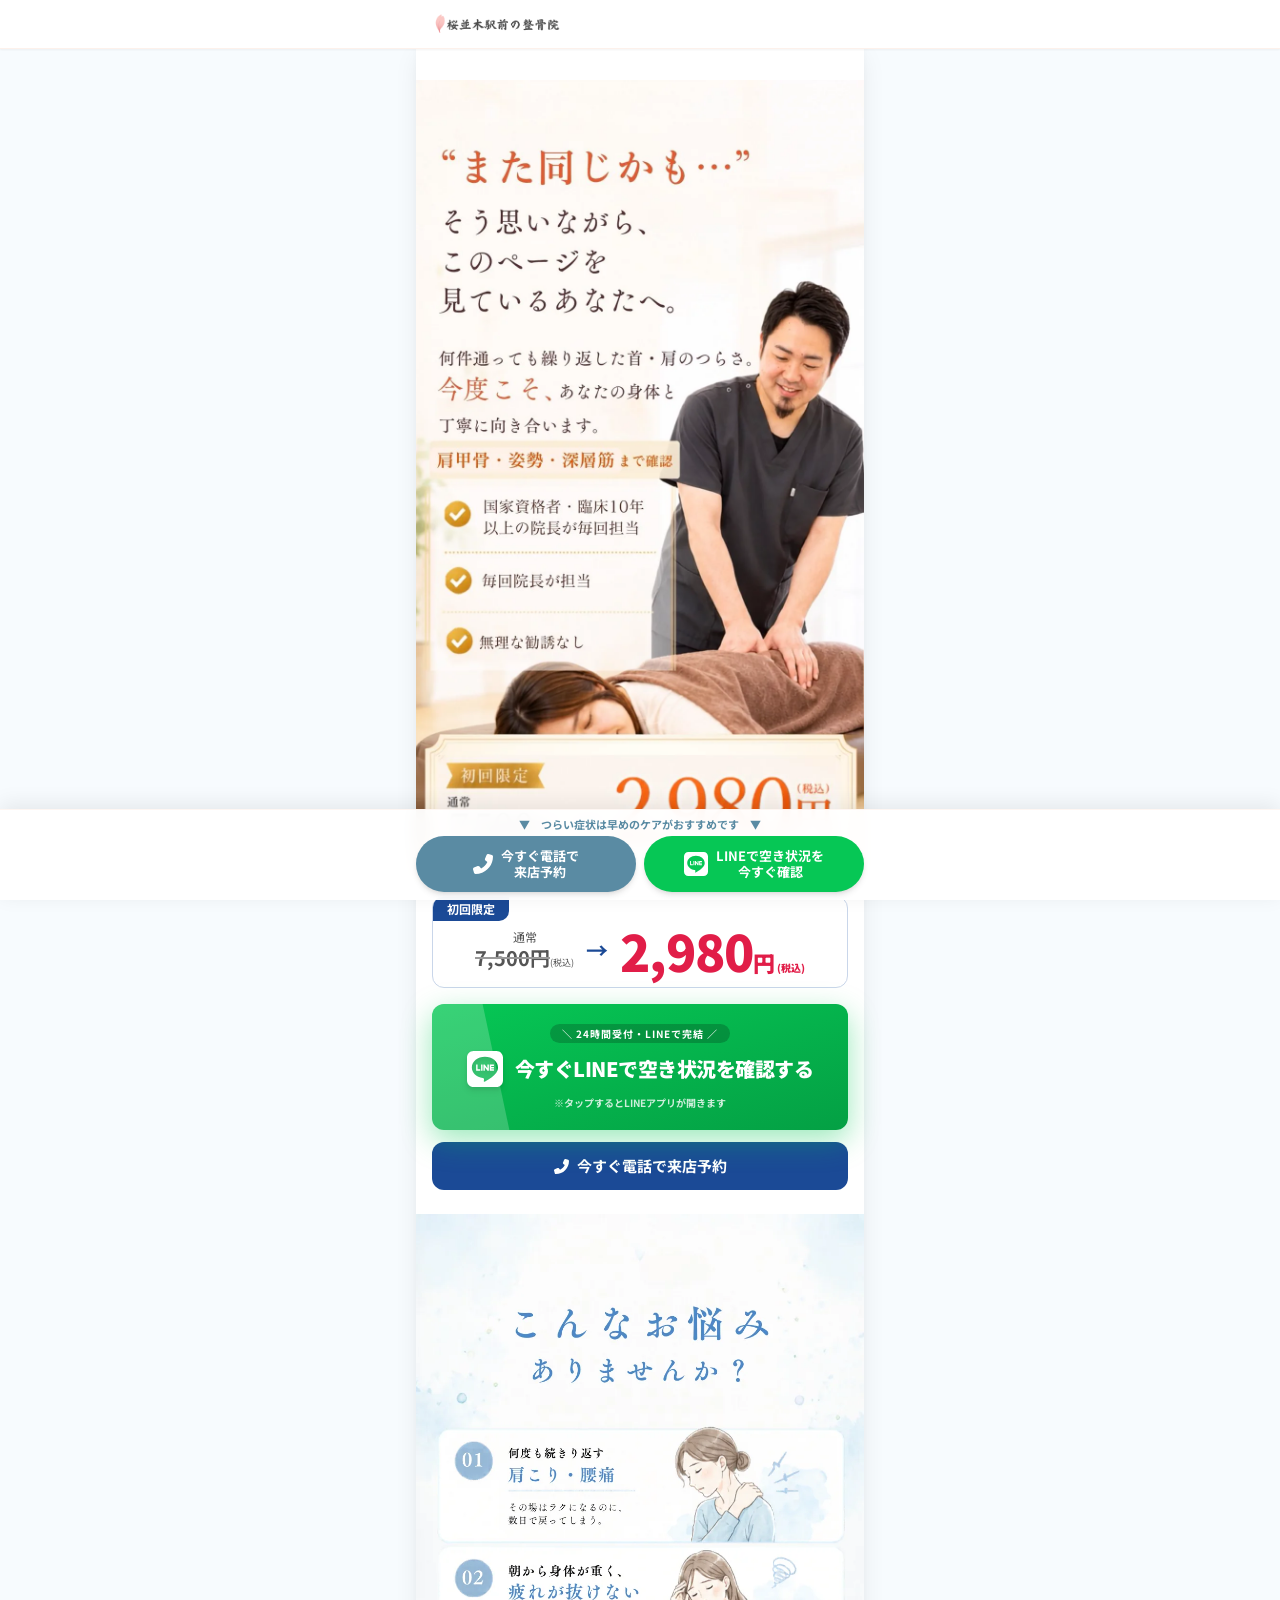
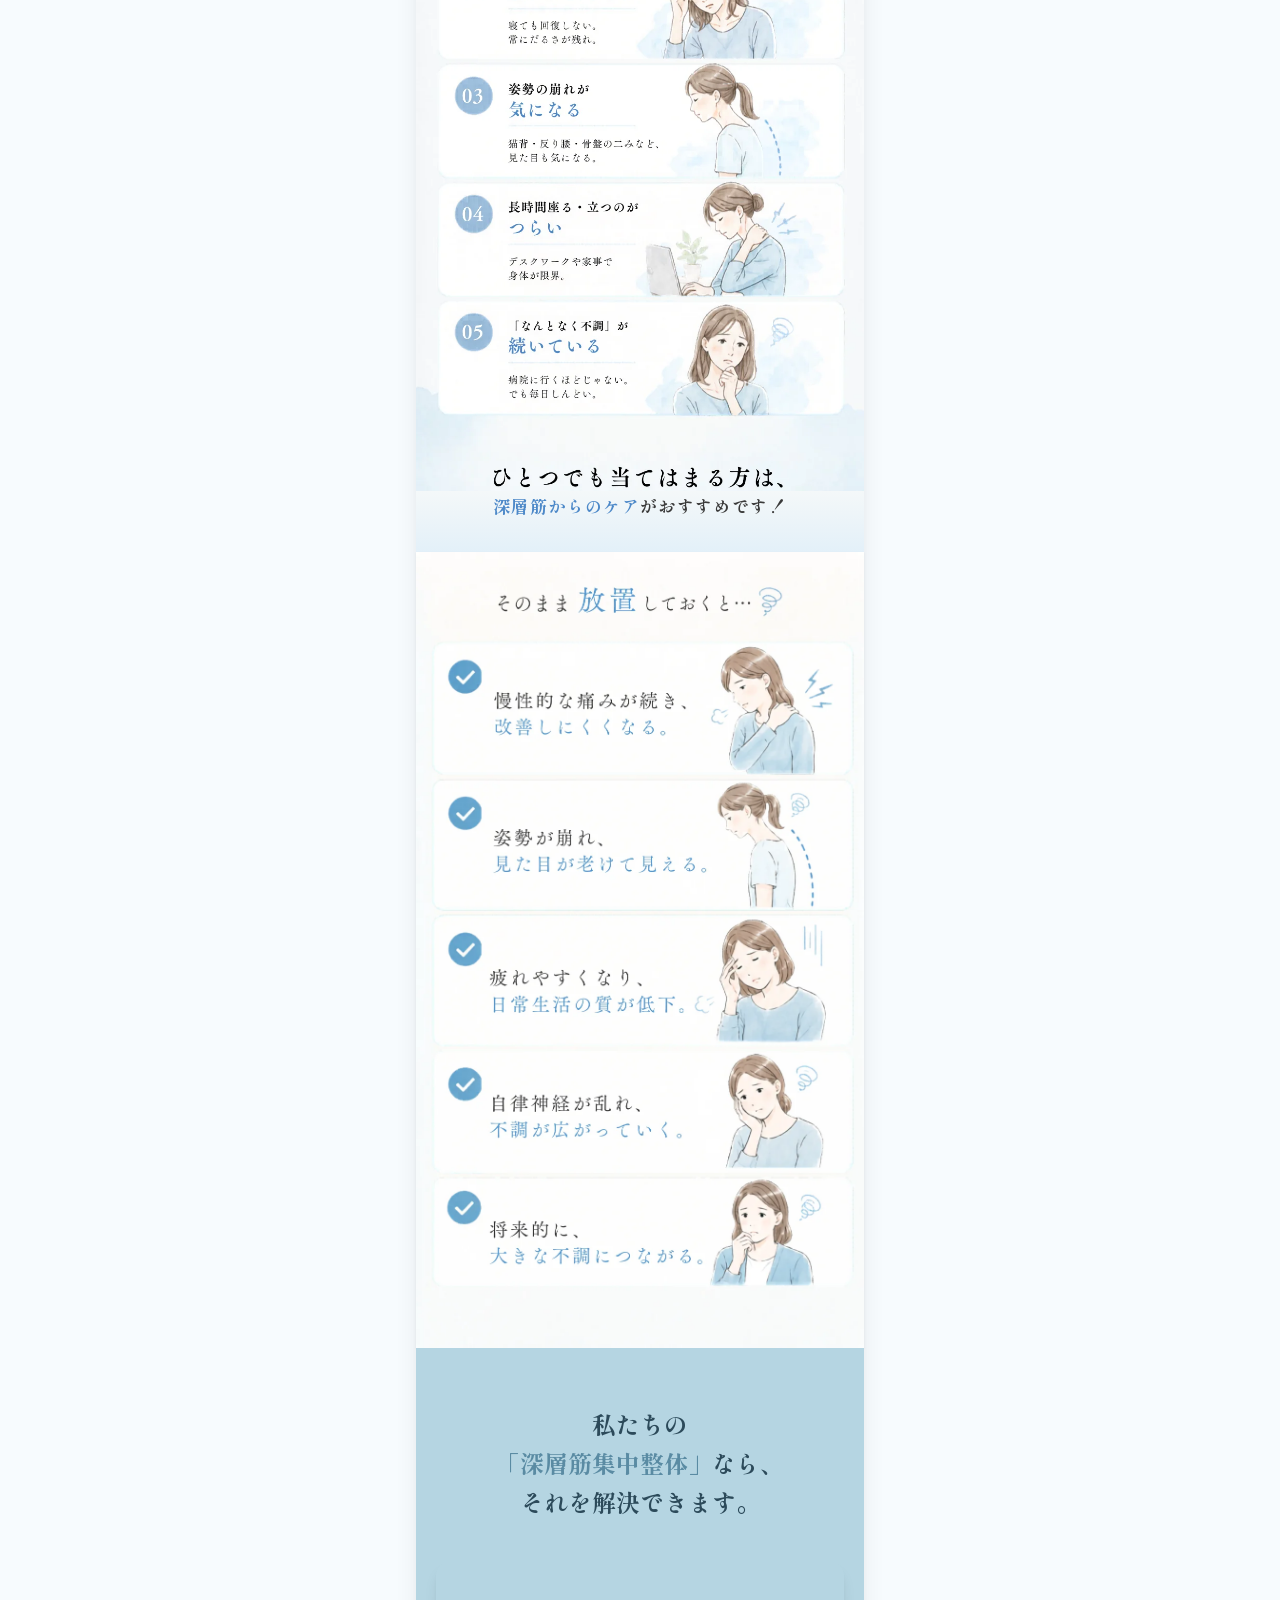
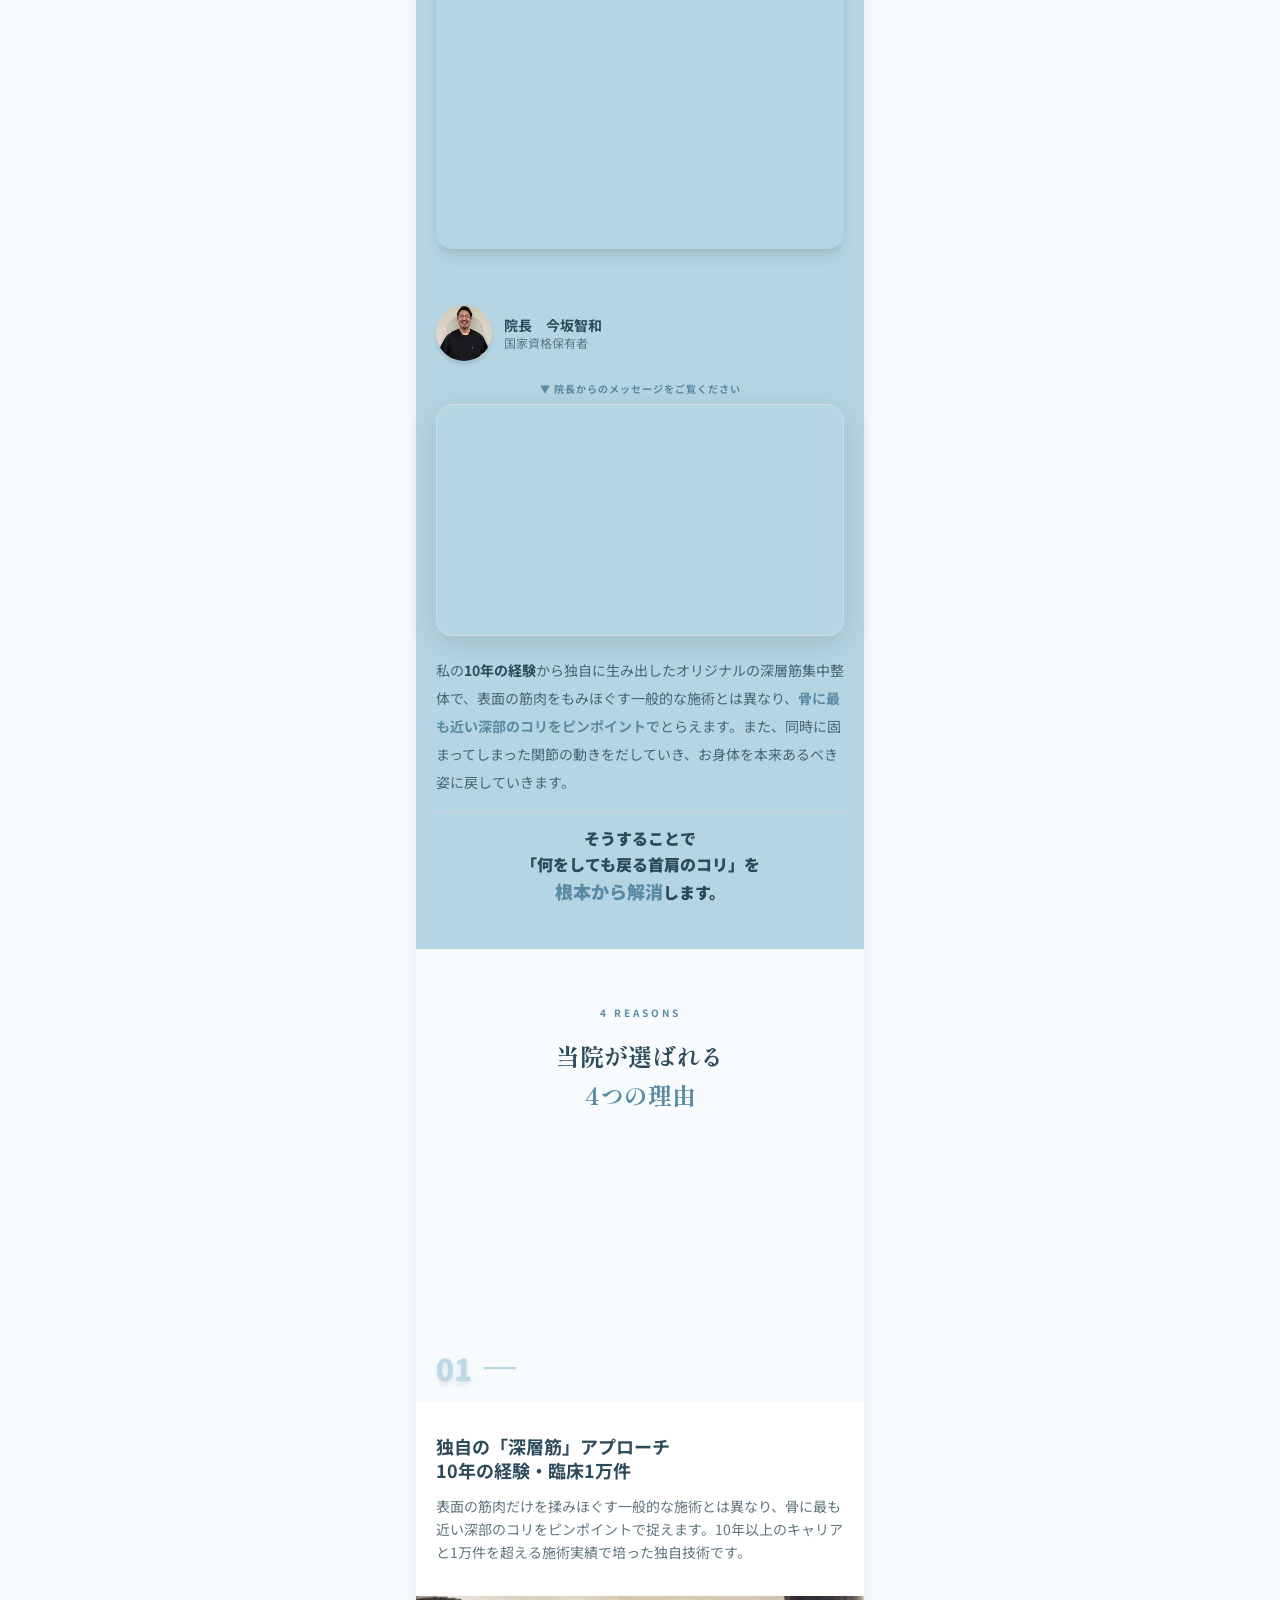
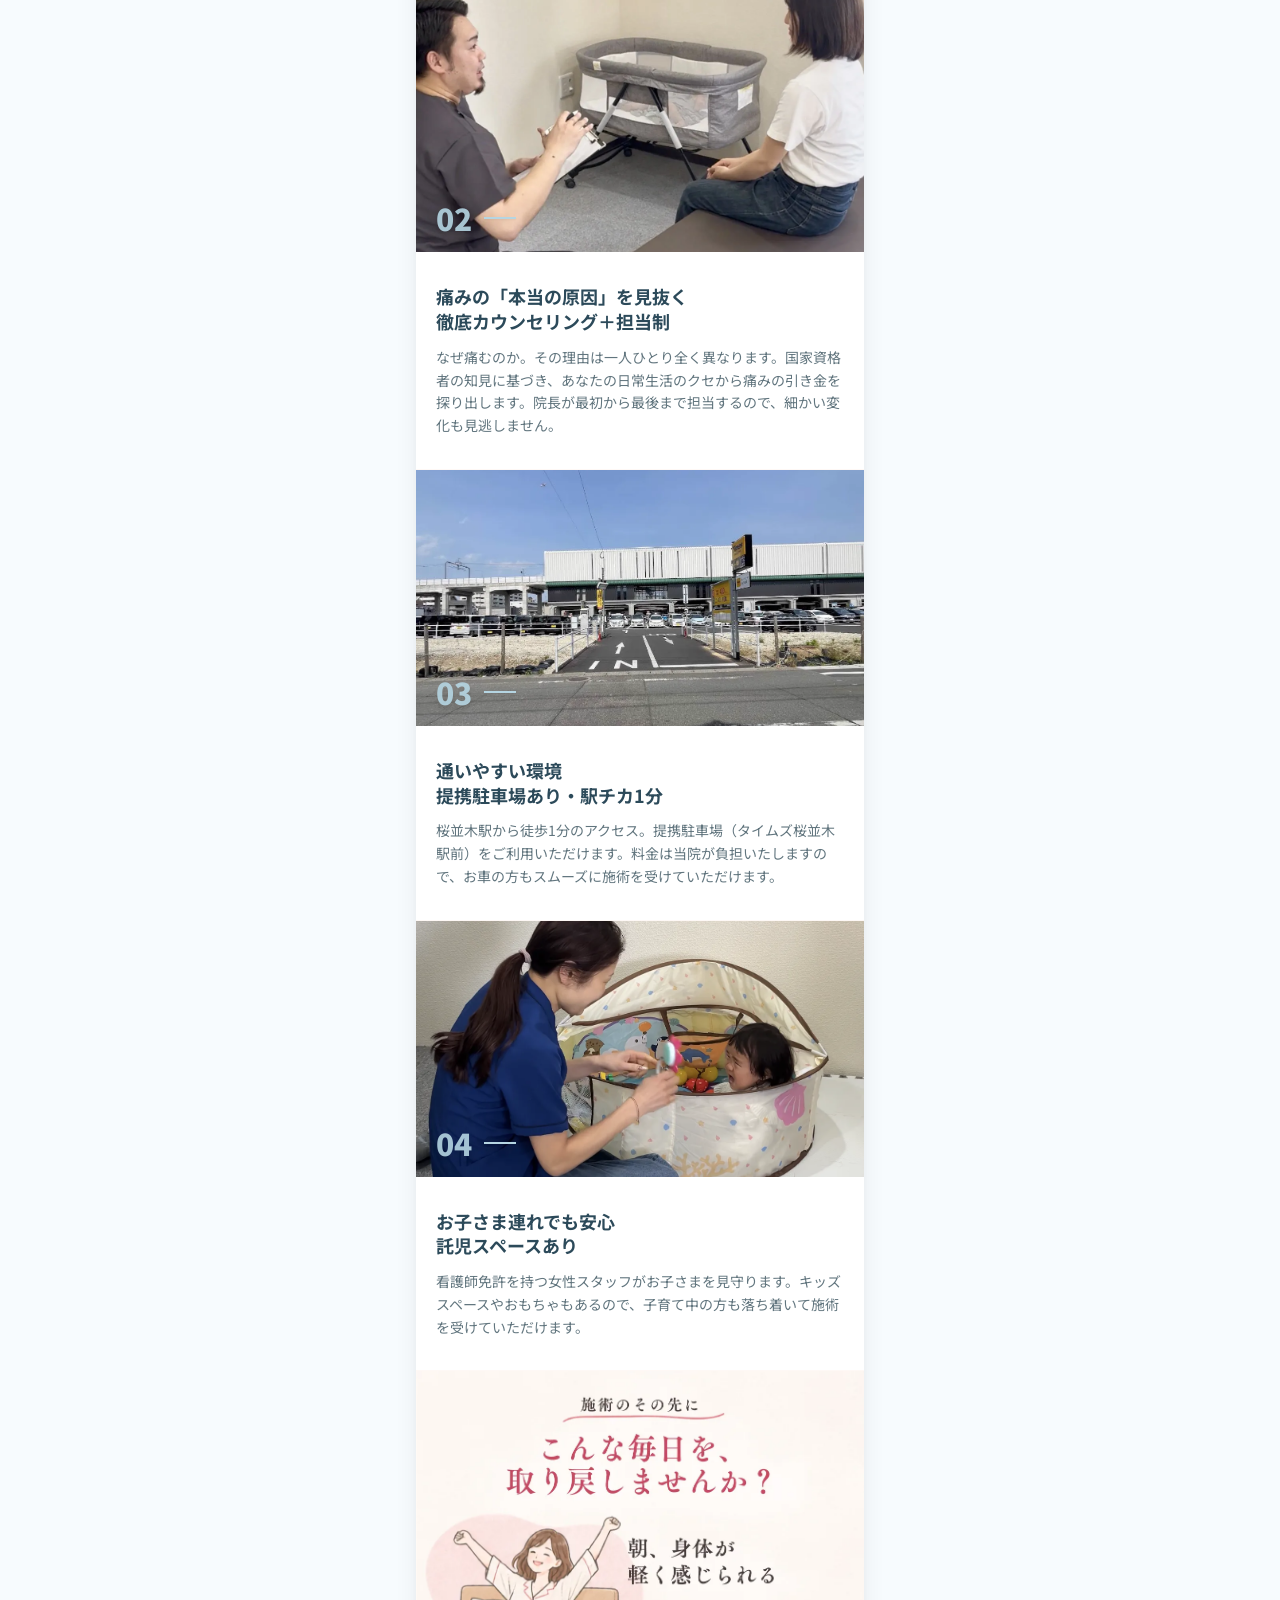
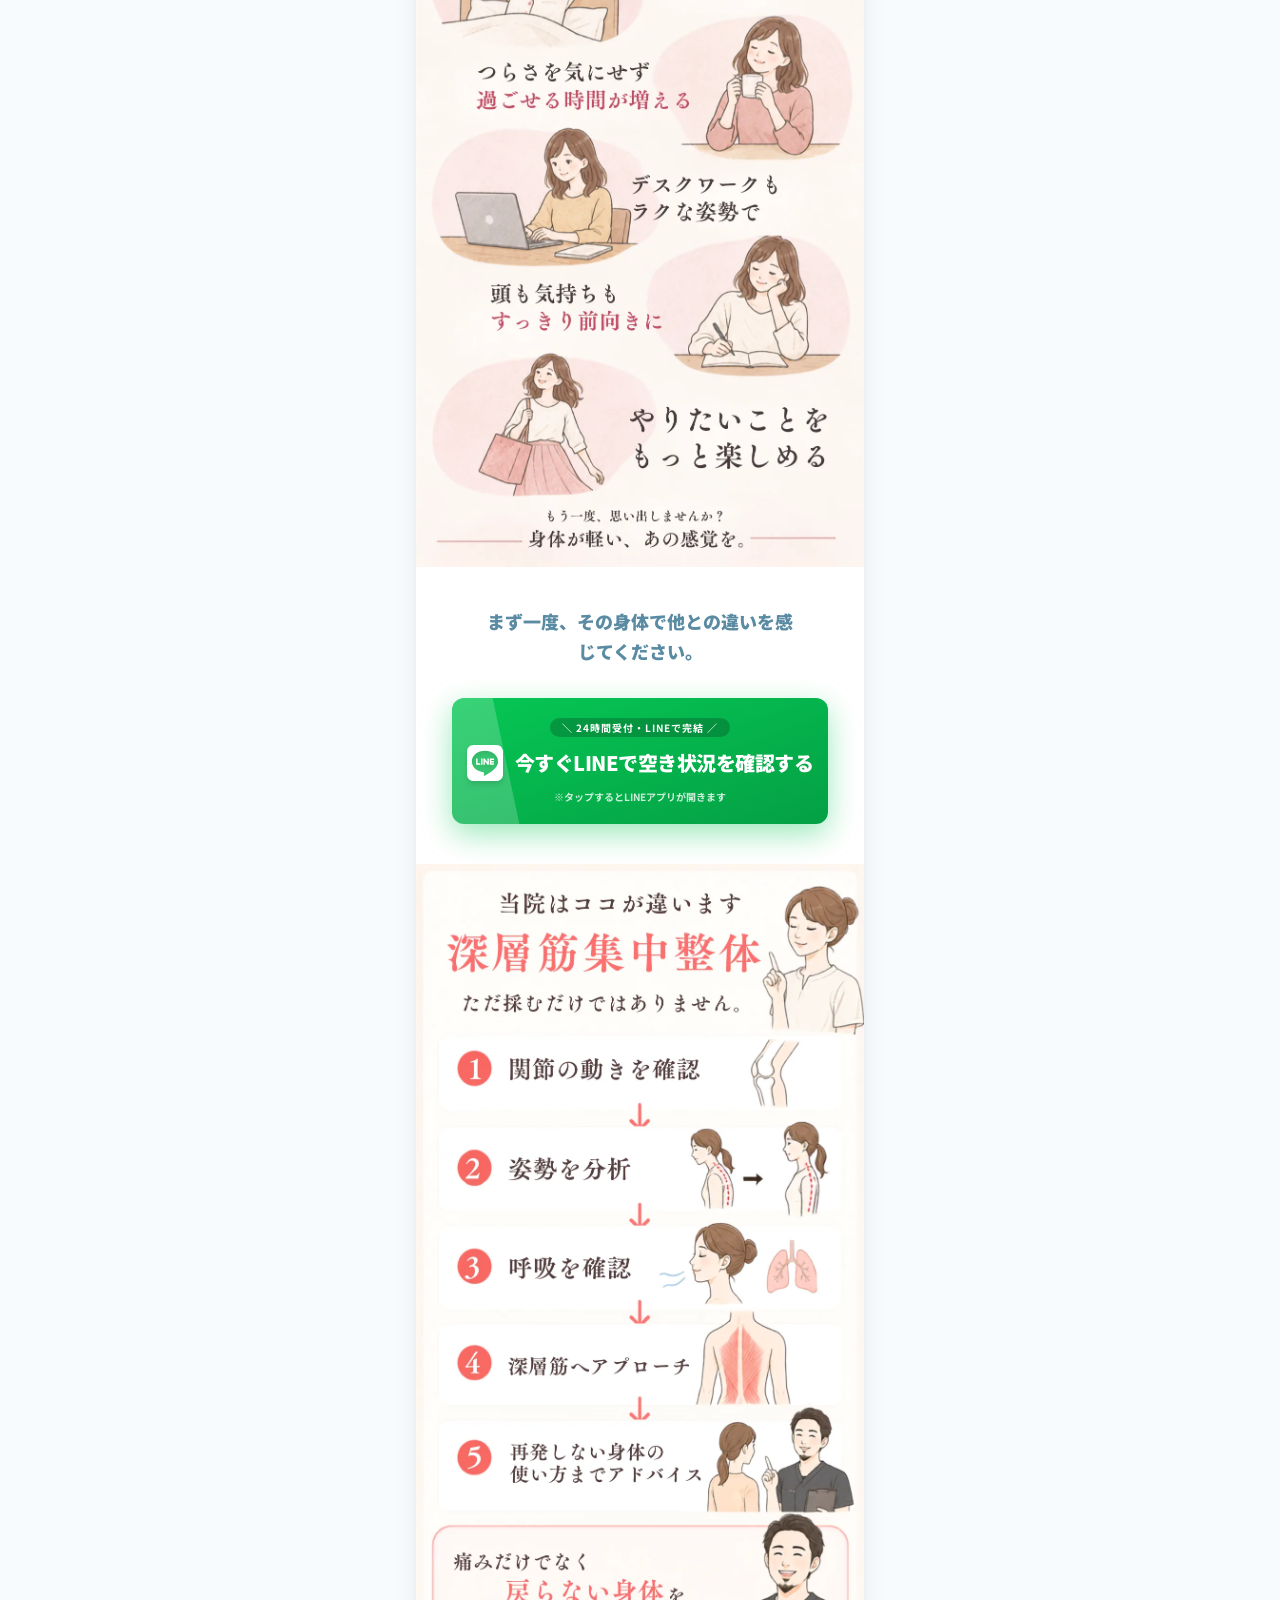
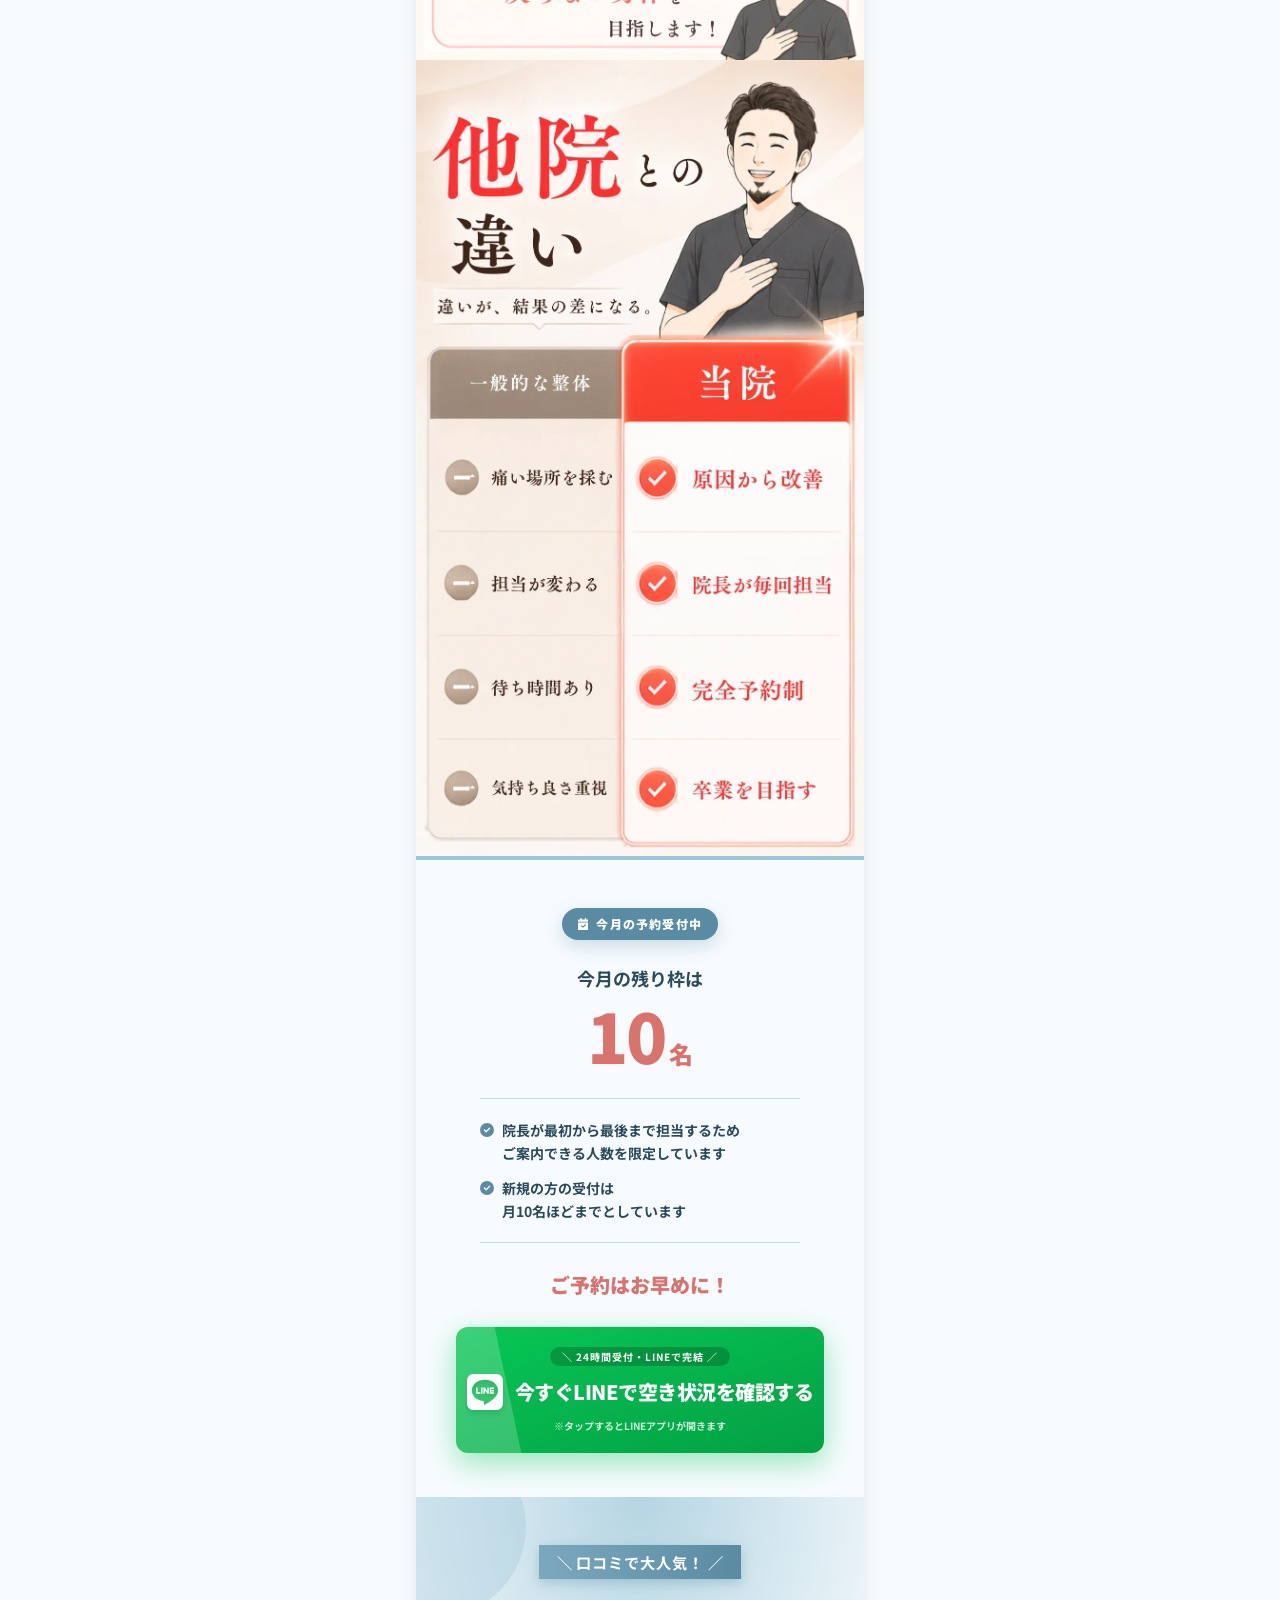
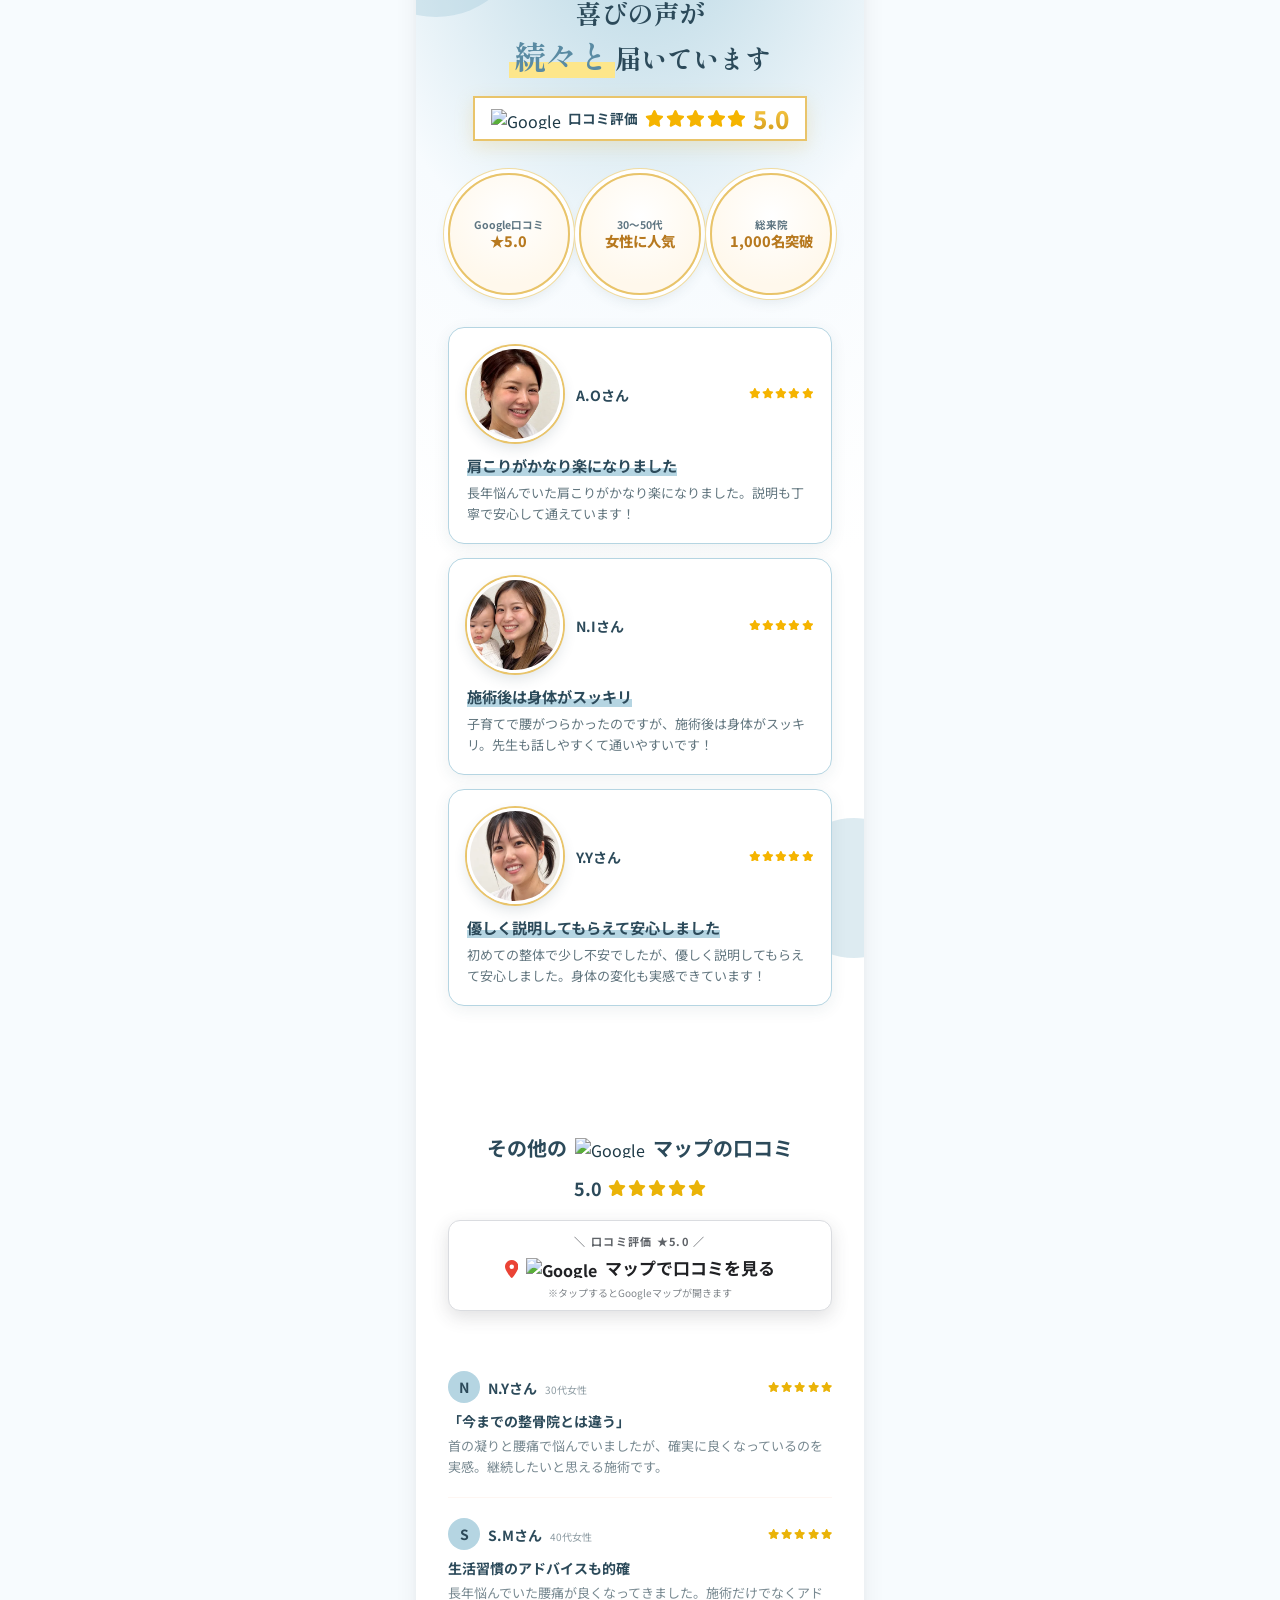
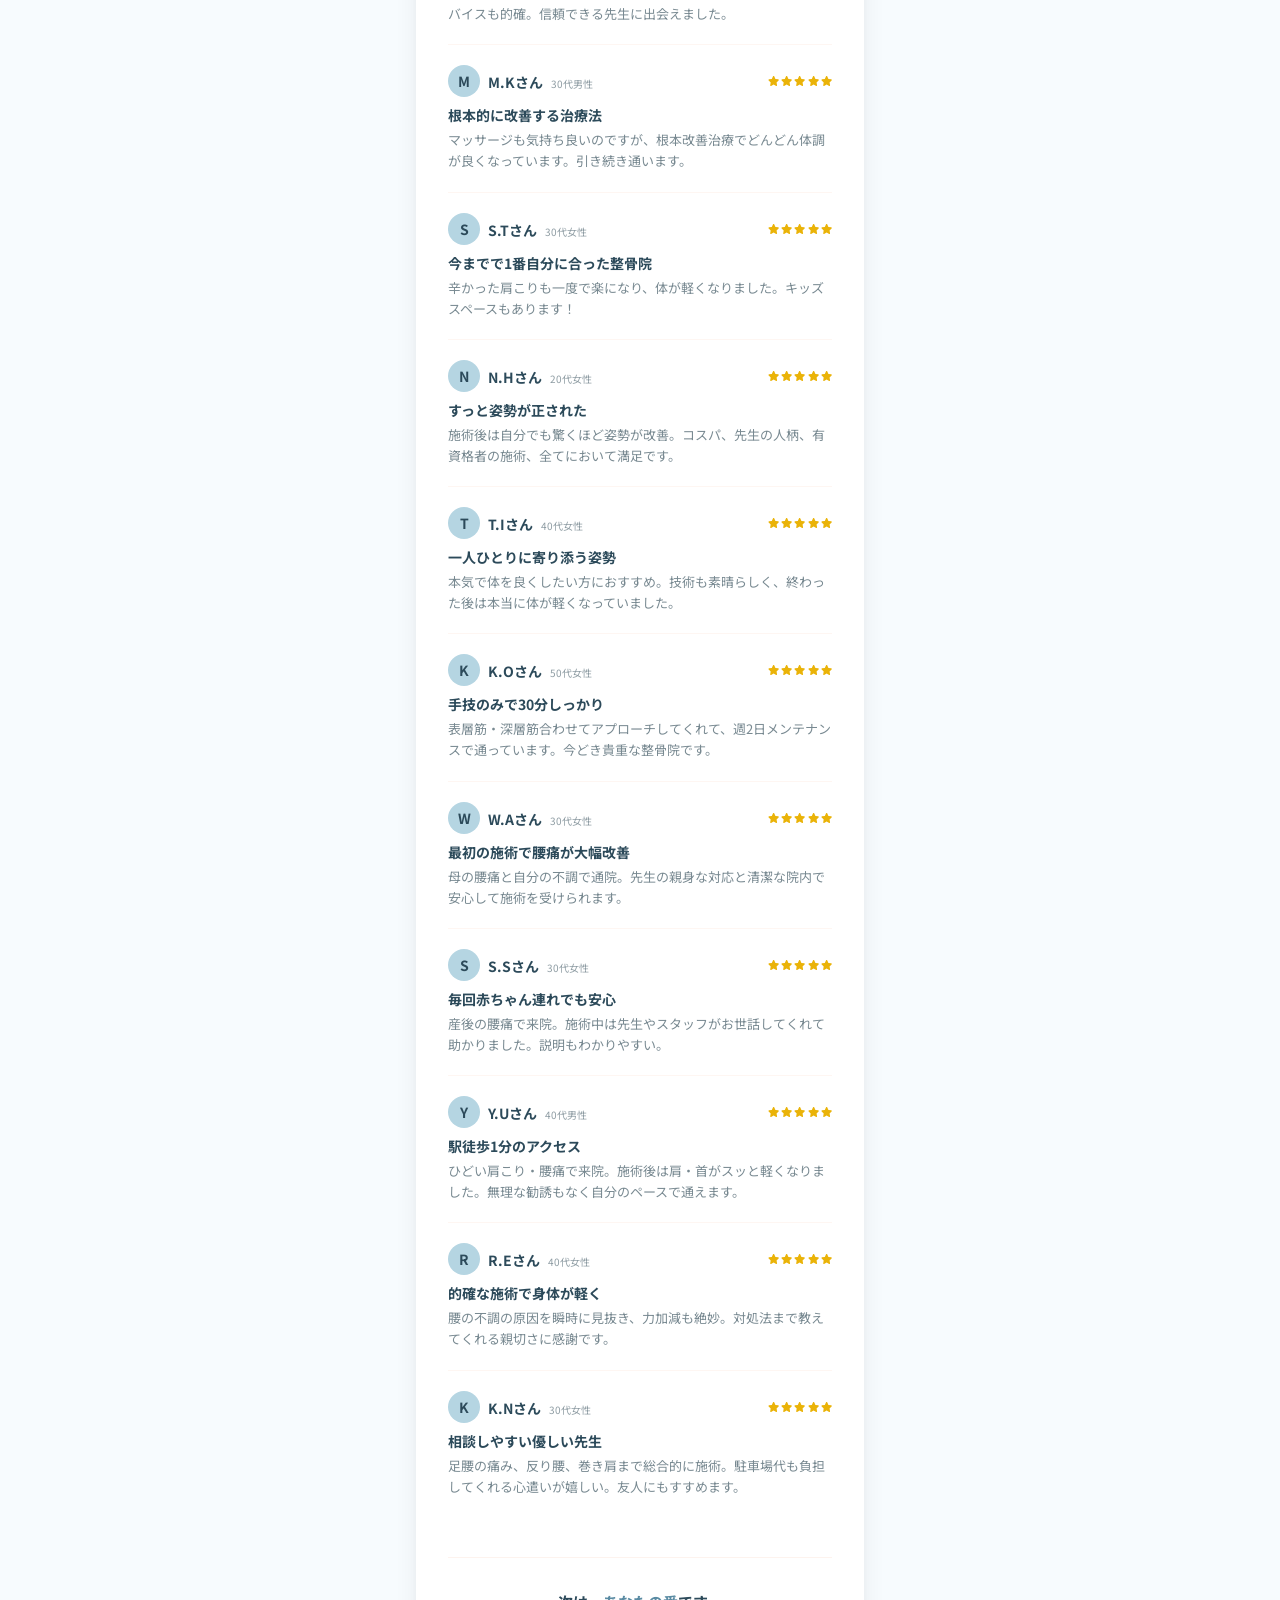
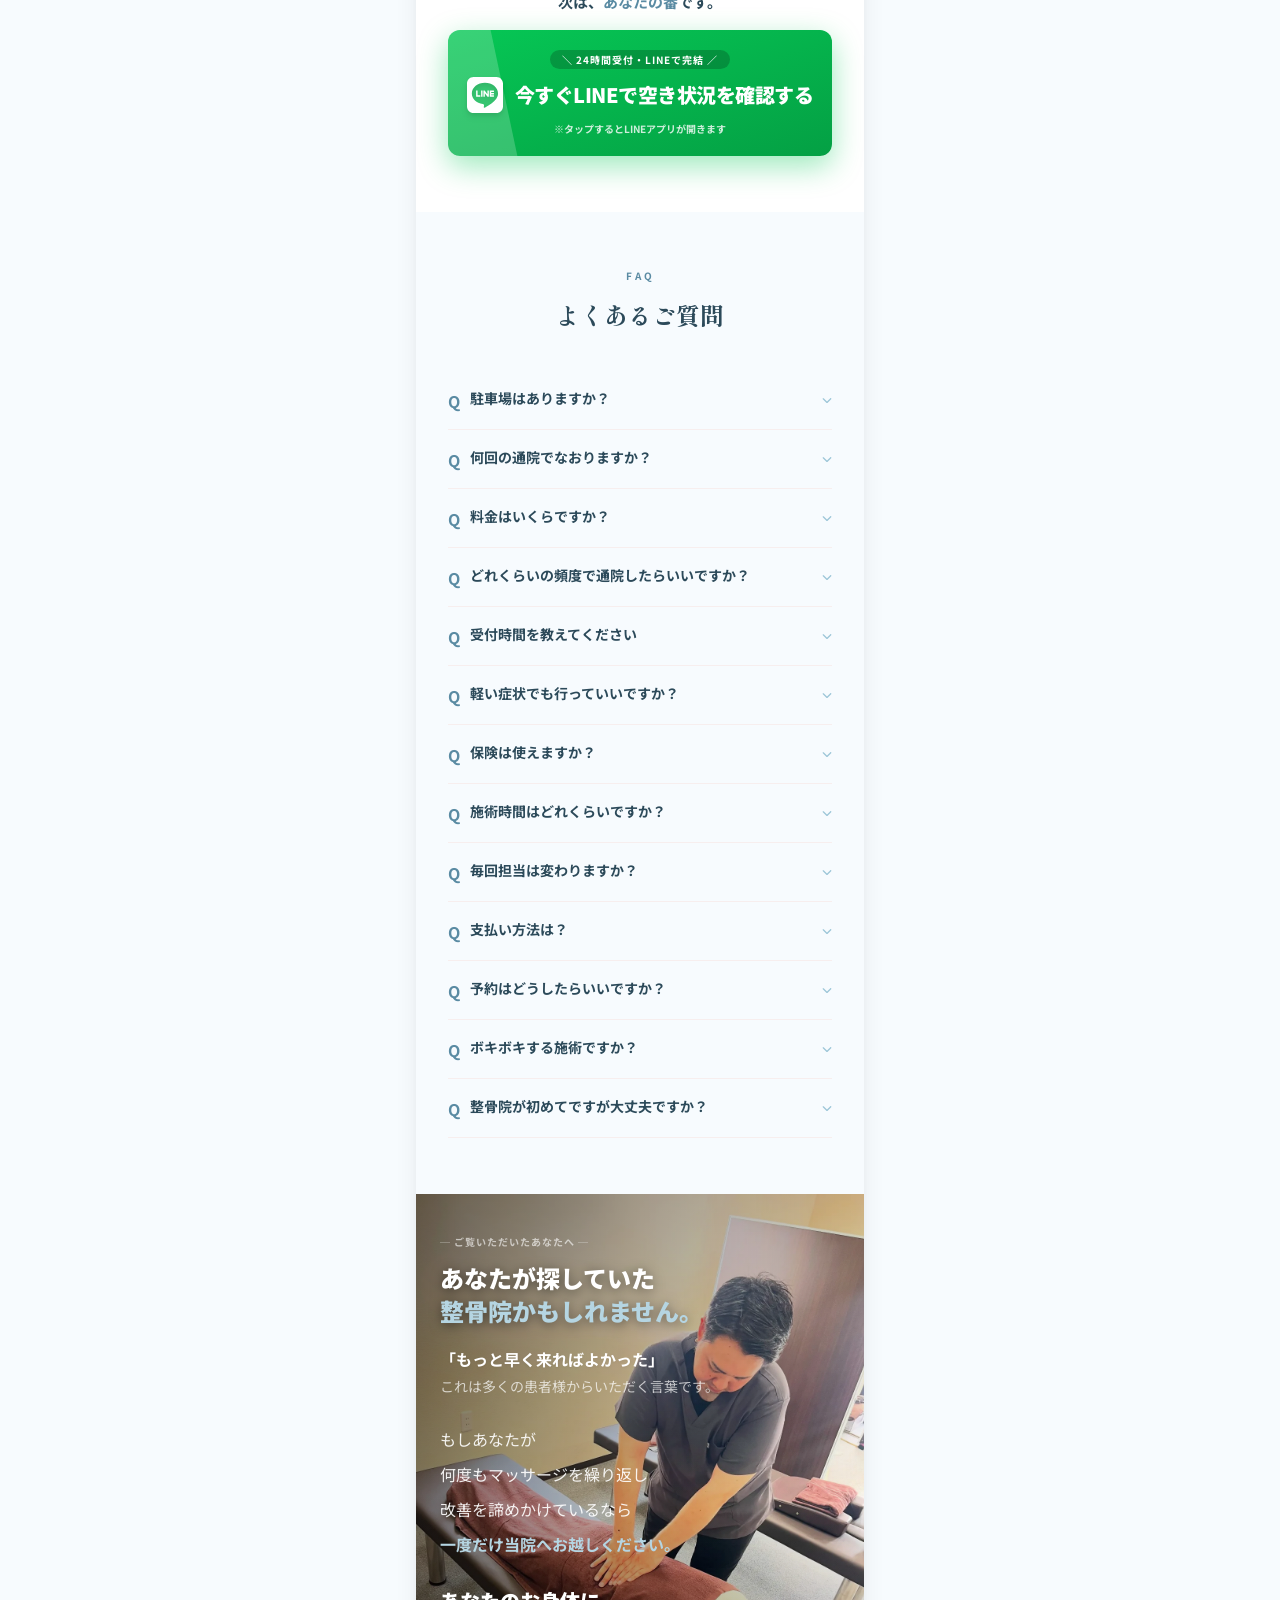
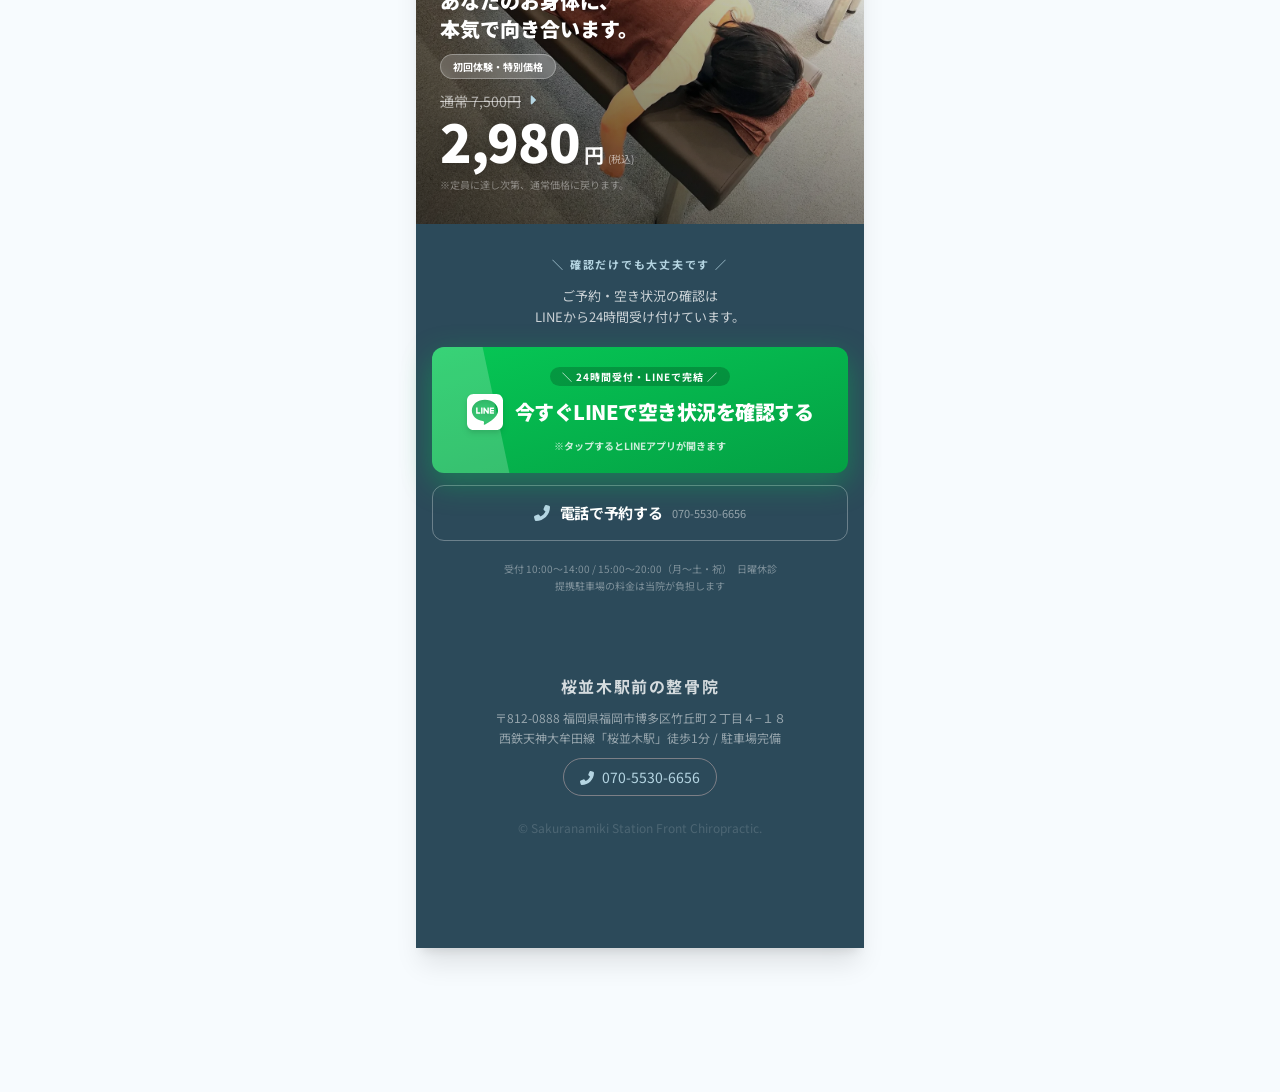
==== commit bee6b343: "ヒーローの丸を3個→6個に増やし、値段をヒーロー直下のCTAへ移動（電話ボタン追加） Co-Authored-By: Claude Sonnet 5.5 <noreply@anthropic.com>" ====
--- a/c.html
+++ b/c.html
@@ -129,7 +129,7 @@
             var variant = 'c'; /* PRERENDER:VARIANT */
             var hero = (variant === 'c')
                 ? './images/hero-empathy.webp'
-                : './images/hero-katakoshi-poster.webp';
+                : './images/hero-katakoshi6-poster.webp';
 
             window.AB_VARIANT = variant;
             document.documentElement.setAttribute('data-variant', variant);
@@ -226,8 +226,19 @@
         }
         .sticky-cta-urgent { animation: sticky-cta-urgent 2.4s ease-in-out infinite; }
 
+        /* 口コミの「Googleマップで口コミを見る」ボタン（2026-10-06）。
+           LINEボタンと同じく、画面に入ったら一度ゆらして、そのあとふちをゆっくり光らせる。
+           揺れ（cta-shake）は styles.css のものを使い回し、光る色だけGoogleの青にしている */
+        @keyframes map-cta-glow {
+            0%, 100% { box-shadow: 0 6px 18px rgba(60, 64, 67, 0.16); }
+            50%      { box-shadow: 0 6px 24px rgba(66, 133, 244, 0.45),
+                                   0 0 0 3px rgba(66, 133, 244, 0.18); }
+        }
+        .map-cta-animated a { animation: cta-shake .85s ease-out, map-cta-glow 2.2s ease-in-out .9s infinite; }
+
         /* 動きを減らす設定にしている端末では止める */
         @media (prefers-reduced-motion: reduce) {
+            .map-cta-animated a,
             .sticky-cta-glow,
             .sticky-cta-arrow,
             .sticky-cta-urgent { animation: none; }
@@ -278,7 +289,7 @@
     <!-- BEGIN prerendered : 以下は tools/prerender.js の出力。直接編集しないこと。
          中身を変えるときは app.js を直してから node tools/prerender.js を実行する。 -->
     <div id="root">
-<div class="w-full max-w-md mx-auto shadow-xl bg-white min-h-screen relative my-0 md:my-8"><div class="fixed top-0 left-0 w-full bg-white/95 backdrop-blur border-b border-skin-peach/60 shadow-sm z-50"><div class="max-w-md mx-auto flex items-center justify-between px-3 py-2"><a href="#" class="flex-shrink-0"><img src="./images/logo-new2.webp" alt="桜並木駅前の整骨院" width="726" height="161" class="h-8 w-auto"/></a></div></div><div class="pt-12 bg-white"><div class="w-full"><img src="./images/hero-empathy.webp" alt="「また同じかも…」そう思いながらこのページを見ているあなたへ。何件通っても繰り返した首・肩のつらさに、今度こそ丁寧に向き合います。初回限定2,980円" width="941" height="1672" fetchpriority="high" data-hero="" decoding="async" class="w-full h-auto block"/></div><div style="padding:20px 0 24px"><div class="w-full px-4  " data-cta-line=""><a href="https://lin.ee/uqCRkRL" class="block w-full bg-gradient-to-br from-[#06C755] to-[#04a044] text-white font-bold py-5 rounded-xl shadow-[0_10px_30px_rgba(6,199,85,0.4)] hover:-translate-y-1 hover:shadow-[0_15px_40px_rgba(6,199,85,0.5)] active:scale-[0.97] transition-all relative overflow-hidden group"><div class="absolute inset-0 w-1/4 h-full bg-white/20 skew-x-12 -ml-10 group-hover:ml-[120%] transition-all duration-700"></div><div class="flex flex-col items-center gap-1 relative z-10"><span class="text-[10px] tracking-widest bg-black/20 px-3 py-0.5 rounded-full">＼ 24時間受付・LINEで完結 ／</span><div class="flex items-center gap-3 mt-1"><svg class="text-4xl drop-shadow-md" viewBox="0 0 512 512" fill="currentColor" aria-hidden="true" focusable="false" style="height:1em;width:1em;display:inline-block;vertical-align:-0.125em"><path d="M311 196.8v81.3c0 2.1-1.6 3.7-3.7 3.7h-13c-1.3 0-2.4-.7-3-1.5l-37.3-50.3v48.2c0 2.1-1.6 3.7-3.7 3.7h-13c-2.1 0-3.7-1.6-3.7-3.7V196.9c0-2.1 1.6-3.7 3.7-3.7h12.9c1.1 0 2.4 .6 3 1.6l37.3 50.3V196.9c0-2.1 1.6-3.7 3.7-3.7h13c2.1-.1 3.8 1.6 3.8 3.5zm-93.7-3.7h-13c-2.1 0-3.7 1.6-3.7 3.7v81.3c0 2.1 1.6 3.7 3.7 3.7h13c2.1 0 3.7-1.6 3.7-3.7V196.8c0-1.9-1.6-3.7-3.7-3.7zm-31.4 68.1H150.3V196.8c0-2.1-1.6-3.7-3.7-3.7h-13c-2.1 0-3.7 1.6-3.7 3.7v81.3c0 1 .3 1.8 1 2.5c.7 .6 1.5 1 2.5 1h52.2c2.1 0 3.7-1.6 3.7-3.7v-13c0-1.9-1.6-3.7-3.5-3.7zm193.7-68.1H327.3c-1.9 0-3.7 1.6-3.7 3.7v81.3c0 1.9 1.6 3.7 3.7 3.7h52.2c2.1 0 3.7-1.6 3.7-3.7V265c0-2.1-1.6-3.7-3.7-3.7H344V247.7h35.5c2.1 0 3.7-1.6 3.7-3.7V230.9c0-2.1-1.6-3.7-3.7-3.7H344V213.5h35.5c2.1 0 3.7-1.6 3.7-3.7v-13c-.1-1.9-1.7-3.7-3.7-3.7zM512 93.4V419.4c-.1 51.2-42.1 92.7-93.4 92.6H92.6C41.4 511.9-.1 469.8 0 418.6V92.6C.1 41.4 42.2-.1 93.4 0H419.4c51.2 .1 92.7 42.1 92.6 93.4zM441.6 233.5c0-83.4-83.7-151.3-186.4-151.3s-186.4 67.9-186.4 151.3c0 74.7 66.3 137.4 155.9 149.3c21.8 4.7 19.3 12.7 14.4 42.1c-.8 4.7-3.8 18.4 16.1 10.1s107.3-63.2 146.5-108.2c27-29.7 39.9-59.8 39.9-93.1z"></path></svg><span class="text-[17px] sm:text-xl font-black tracking-tight leading-snug">今すぐLINEで<br class="sm:hidden"/>空き状況を確認する</span></div><span class="text-[10px] mt-1 opacity-80">※タップするとLINEアプリが開きます</span></div></a></div></div></div><div class="fade-up w-full"><img src="./images/empathy-yoshizumi.webp" width="864" height="1690" loading="lazy" decoding="async" alt="こんなお悩みありませんか？ 01 何度も繰り返す肩こり・腰痛（その場はラクになるのに、数日で戻ってしまう）／02 朝から身体が重く、疲れが抜けない／03 姿勢の崩れが気になる（猫背・反り腰・骨盤のゆがみなど）／04 長時間座る・立つのがつらい／05 「なんとなく不調」が続いている。ひとつでも当てはまる方は、" class="w-full h-auto block"/><p class="font-mincho font-bold text-center" style="margin:0;padding:2px 16px 34px;background:linear-gradient(#f4f8f9, #e3f0f9);color:#3a3a3a;font-size:17px;letter-spacing:0.08em"><span style="color:#4c88c8">深層筋からのケア</span>がおすすめです！</p></div><div class="fade-up w-full"><img src="./images/problem-yoshizumi.webp" width="941" height="1672" loading="lazy" decoding="async" alt="そのまま放置しておくと… 慢性的な痛みが続き、改善しにくくなる／姿勢が崩れ、見た目が老けて見える／疲れやすくなり、日常生活の質が低下／自律神経が乱れ、不調が広がっていく／将来的に、大きな不調につながる。" class="w-full h-auto block drop-shadow-sm"/></div><div class="fade-up w-full bg-skin-peach"><div class="px-5 pt-14 pb-6 text-center"><h2 class="font-mincho text-2xl font-bold text-skin-dark mb-4 leading-relaxed">私たちの<br/><span class="text-skin-rose">「深層筋集中整体」</span>なら、<br/>それを解決できます。</h2></div><div class="px-5 pb-6"><div class="rounded-2xl shadow-lg overflow-hidden"><video src="./images/solution-video-sm.mp4" preload="metadata" autoplay="" muted="" loop="" playsinline="" class="w-full h-72 object-cover"></video></div></div><div class="px-5 py-8"><div class="flex items-center gap-3 mb-5"><img src="./images/director.webp" width="857" height="849" loading="lazy" decoding="async" alt="桜並木駅前の整骨院 院長 今坂智和（国家資格保有）" class="w-14 h-14 rounded-full object-cover shadow-md flex-shrink-0"/><div><p class="text-skin-dark font-bold text-sm">院長　今坂智和</p><p class="text-xs text-skin-text/60">国家資格保有者</p></div></div><div class="mb-5"><p class="text-[10px] text-skin-rose font-bold tracking-widest mb-2 text-center">▼ 院長からのメッセージをご覧ください</p><div class="relative w-full rounded-2xl overflow-hidden shadow-[0_8px_30px_rgba(0,0,0,0.12)] border border-skin-peach/40" style="padding-top:56.25%"><iframe class="absolute inset-0 w-full h-full" src="https://www.youtube.com/embed/KWMeWBIzs2o?rel=0&amp;modestbranding=1" title="院長からのメッセージ" frameBorder="0" allow="accelerometer; autoplay; clipboard-write; encrypted-media; gyroscope; picture-in-picture" allowfullscreen=""></iframe></div></div><p class="text-sm leading-[2] text-skin-dark/80 mb-3">私の<span class="text-skin-dark font-bold">10年の経験</span>から独自に生み出したオリジナルの深層筋集中整体で、表面の筋肉をもみほぐす一般的な施術とは異なり、<span class="text-skin-rose font-bold">骨に最も近い深部のコリをピンポイントで</span>とらえます。また、同時に固まってしまった関節の動きをだしていき、お身体を本来あるべき姿に戻していきます。</p><p class="text-base leading-relaxed text-skin-dark font-black text-center mt-4 py-3 border-t border-skin-blush/40">そうすることで<br/>「何をしても戻る首肩のコリ」を<br/><span class="text-skin-rose text-lg">根本から解消</span>します。</p></div></div><div class="fade-up w-full bg-skin-cream"><div class="px-5 pt-14 pb-8 text-center"><span class="text-skin-rose text-[10px] tracking-[0.3em] font-bold block mb-4">4 REASONS</span><h2 class="font-mincho text-2xl font-bold text-skin-dark leading-relaxed">当院が選ばれる<br/><span class="text-skin-rose">4つの理由</span></h2></div><div class="w-full"><div class="w-full relative"><video src="./images/technique-sm.mp4" preload="metadata" autoplay="" muted="" loop="" playsinline="" class="w-full h-64 object-cover block"></video><div class="absolute bottom-4 left-5 flex items-center gap-3"><span class="text-skin-peach font-black text-3xl opacity-90 drop-shadow-md">01</span><div class="h-[2px] bg-skin-peach w-8 shadow-sm"></div></div></div><div class="px-5 py-8 bg-white border-b border-skin-peach/30"><h3 class="text-lg font-bold text-skin-dark mb-3 leading-snug">独自の「深層筋」アプローチ<br/>10年の経験・臨床1万件</h3><p class="text-sm text-skin-text/70 leading-relaxed">表面の筋肉だけを揉みほぐす一般的な施術とは異なり、骨に最も近い深部のコリをピンポイントで捉えます。10年以上のキャリアと1万件を超える施術実績で培った独自技術です。</p></div></div><div class="w-full"><div class="w-full relative"><img src="./images/counseling.webp" alt="feature" loading="lazy" decoding="async" class="w-full h-64 object-cover block"/><div class="absolute bottom-4 left-5 flex items-center gap-3"><span class="text-skin-peach font-black text-3xl opacity-90 drop-shadow-md">02</span><div class="h-[2px] bg-skin-peach w-8 shadow-sm"></div></div></div><div class="px-5 py-8 bg-white border-b border-skin-peach/30"><h3 class="text-lg font-bold text-skin-dark mb-3 leading-snug">痛みの「本当の原因」を見抜く<br/>徹底カウンセリング＋担当制</h3><p class="text-sm text-skin-text/70 leading-relaxed">なぜ痛むのか。その理由は一人ひとり全く異なります。国家資格者の知見に基づき、あなたの日常生活のクセから痛みの引き金を探り出します。院長が最初から最後まで担当するので、細かい変化も見逃しません。</p></div></div><div class="w-full"><div class="w-full relative"><img src="./images/parking.webp" alt="feature" loading="lazy" decoding="async" class="w-full h-64 object-cover block"/><div class="absolute bottom-4 left-5 flex items-center gap-3"><span class="text-skin-peach font-black text-3xl opacity-90 drop-shadow-md">03</span><div class="h-[2px] bg-skin-peach w-8 shadow-sm"></div></div></div><div class="px-5 py-8 bg-white border-b border-skin-peach/30"><h3 class="text-lg font-bold text-skin-dark mb-3 leading-snug">通いやすい環境<br/>提携駐車場あり・駅チカ1分</h3><p class="text-sm text-skin-text/70 leading-relaxed">桜並木駅から徒歩1分のアクセス。提携駐車場（タイムズ桜並木駅前）をご利用いただけます。料金は当院が負担いたしますので、お車の方もスムーズに施術を受けていただけます。</p></div></div><div class="w-full"><div class="w-full relative"><img src="./images/childcare.webp" alt="feature" loading="lazy" decoding="async" class="w-full h-64 object-cover block"/><div class="absolute bottom-4 left-5 flex items-center gap-3"><span class="text-skin-peach font-black text-3xl opacity-90 drop-shadow-md">04</span><div class="h-[2px] bg-skin-peach w-8 shadow-sm"></div></div></div><div class="px-5 py-8 bg-white border-b border-skin-peach/30"><h3 class="text-lg font-bold text-skin-dark mb-3 leading-snug">お子さま連れでも安心<br/>託児スペースあり</h3><p class="text-sm text-skin-text/70 leading-relaxed">看護師免許を持つ女性スタッフがお子さまを見守ります。キッズスペースやおもちゃもあるので、子育て中の方も落ち着いて施術を受けていただけます。</p></div></div></div><div class="fade-up w-full bg-white"><img src="./images/benefit-new.webp" width="941" height="1672" loading="lazy" decoding="async" alt="施術のその先に、こんな毎日を取り戻しませんか？　朝、身体が軽く感じられる／つらさを気にせず過ごせる時間が増える／デスクワークもラクな姿勢で／頭も気持ちもすっきり前向きに／やりたいことをもっと楽しめる" class="w-full h-auto block"/><div class="px-5 py-10 text-center"><p class="text-lg text-skin-dark font-black mb-8 max-w-xs mx-auto leading-relaxed"><span class="animate-text-shimmer text-skin-rose">まず一度、その身体で他との違いを感じてください。</span></p><div class="w-full px-4  " data-cta-line=""><a href="https://lin.ee/uqCRkRL" class="block w-full bg-gradient-to-br from-[#06C755] to-[#04a044] text-white font-bold py-5 rounded-xl shadow-[0_10px_30px_rgba(6,199,85,0.4)] hover:-translate-y-1 hover:shadow-[0_15px_40px_rgba(6,199,85,0.5)] active:scale-[0.97] transition-all relative overflow-hidden group"><div class="absolute inset-0 w-1/4 h-full bg-white/20 skew-x-12 -ml-10 group-hover:ml-[120%] transition-all duration-700"></div><div class="flex flex-col items-center gap-1 relative z-10"><span class="text-[10px] tracking-widest bg-black/20 px-3 py-0.5 rounded-full">＼ 24時間受付・LINEで完結 ／</span><div class="flex items-center gap-3 mt-1"><svg class="text-4xl drop-shadow-md" viewBox="0 0 512 512" fill="currentColor" aria-hidden="true" focusable="false" style="height:1em;width:1em;display:inline-block;vertical-align:-0.125em"><path d="M311 196.8v81.3c0 2.1-1.6 3.7-3.7 3.7h-13c-1.3 0-2.4-.7-3-1.5l-37.3-50.3v48.2c0 2.1-1.6 3.7-3.7 3.7h-13c-2.1 0-3.7-1.6-3.7-3.7V196.9c0-2.1 1.6-3.7 3.7-3.7h12.9c1.1 0 2.4 .6 3 1.6l37.3 50.3V196.9c0-2.1 1.6-3.7 3.7-3.7h13c2.1-.1 3.8 1.6 3.8 3.5zm-93.7-3.7h-13c-2.1 0-3.7 1.6-3.7 3.7v81.3c0 2.1 1.6 3.7 3.7 3.7h13c2.1 0 3.7-1.6 3.7-3.7V196.8c0-1.9-1.6-3.7-3.7-3.7zm-31.4 68.1H150.3V196.8c0-2.1-1.6-3.7-3.7-3.7h-13c-2.1 0-3.7 1.6-3.7 3.7v81.3c0 1 .3 1.8 1 2.5c.7 .6 1.5 1 2.5 1h52.2c2.1 0 3.7-1.6 3.7-3.7v-13c0-1.9-1.6-3.7-3.5-3.7zm193.7-68.1H327.3c-1.9 0-3.7 1.6-3.7 3.7v81.3c0 1.9 1.6 3.7 3.7 3.7h52.2c2.1 0 3.7-1.6 3.7-3.7V265c0-2.1-1.6-3.7-3.7-3.7H344V247.7h35.5c2.1 0 3.7-1.6 3.7-3.7V230.9c0-2.1-1.6-3.7-3.7-3.7H344V213.5h35.5c2.1 0 3.7-1.6 3.7-3.7v-13c-.1-1.9-1.7-3.7-3.7-3.7zM512 93.4V419.4c-.1 51.2-42.1 92.7-93.4 92.6H92.6C41.4 511.9-.1 469.8 0 418.6V92.6C.1 41.4 42.2-.1 93.4 0H419.4c51.2 .1 92.7 42.1 92.6 93.4zM441.6 233.5c0-83.4-83.7-151.3-186.4-151.3s-186.4 67.9-186.4 151.3c0 74.7 66.3 137.4 155.9 149.3c21.8 4.7 19.3 12.7 14.4 42.1c-.8 4.7-3.8 18.4 16.1 10.1s107.3-63.2 146.5-108.2c27-29.7 39.9-59.8 39.9-93.1z"></path></svg><span class="text-[17px] sm:text-xl font-black tracking-tight leading-snug">今すぐLINEで<br class="sm:hidden"/>空き状況を確認する</span></div><span class="text-[10px] mt-1 opacity-80">※タップするとLINEアプリが開きます</span></div></a></div></div></div><div class="fade-up w-full"><img src="./images/clinic-difference.webp" width="941" height="1672" loading="lazy" decoding="async" alt="当院はココが違います。深層筋集中整体はただ揉むだけではありません。1．関節の動きを確認 2．姿勢を分析 3．呼吸を確認 4．深層筋へアプローチ 5．再発しない身体の使い方までアドバイス。痛みだけでなく、戻らない身体を目指します。" class="w-full h-auto block"/></div><div class="fade-up w-full"><img src="./images/comparison-table.webp" width="941" height="1672" loading="lazy" decoding="async" alt="他院との違い。一般的な整体は痛い場所を揉む・担当が変わる・待ち時間あり・気持ち良さ重視。当院は原因から改善・院長が毎回担当・完全予約制・卒業を目指す。" class="w-full h-auto block"/></div><section class="fade-up w-full bg-skin-cream" style="border-top:4px solid #9dc6d8"><div class="px-6 pt-12 text-center" style="padding-bottom:44px"><div class="mb-6"><span class="bg-skin-rose text-white text-xs font-black px-4 py-2 rounded-full tracking-widest" style="display:inline-flex;align-items:center;gap:8px;box-shadow:0 6px 18px rgba(90,139,163,0.28)"><svg class="" viewBox="0 0 448 512" fill="currentColor" aria-hidden="true" focusable="false" style="height:1em;width:0.875em;display:inline-block;vertical-align:-0.125em"><path d="M128 0c17.7 0 32 14.3 32 32V64H288V32c0-17.7 14.3-32 32-32s32 14.3 32 32V64h48c26.5 0 48 21.5 48 48v48H0V112C0 85.5 21.5 64 48 64H96V32c0-17.7 14.3-32 32-32zM0 192H448V464c0 26.5-21.5 48-48 48H48c-26.5 0-48-21.5-48-48V192zM329 305c9.4-9.4 9.4-24.6 0-33.9s-24.6-9.4-33.9 0l-87 87-39-39c-9.4-9.4-24.6-9.4-33.9 0s-9.4 24.6 0 33.9l56 56c9.4 9.4 24.6 9.4 33.9 0L329 305z"></path></svg>今月の予約受付中</span></div><p class="text-skin-dark font-bold text-lg mb-2 leading-relaxed">今月の残り枠は</p><p style="color:#d9736e;margin-bottom:28px"><span data-slots-count="" class="font-black leading-none tracking-tight" style="font-size:68px">9</span><span class="text-2xl font-black ml-1">名</span></p><div class="max-w-xs mx-auto text-left" style="margin-bottom:28px;padding:20px 0 8px;border-top:1px solid rgba(157,198,216,0.6);border-bottom:1px solid rgba(157,198,216,0.6)"><p class="flex items-start gap-2 text-sm text-skin-dark font-bold leading-relaxed" style="margin:0 0 12px"><svg class="text-skin-rose mt-1 flex-shrink-0" viewBox="0 0 512 512" fill="currentColor" aria-hidden="true" focusable="false" style="height:1em;width:1em;display:inline-block;vertical-align:-0.125em"><path d="M256 512A256 256 0 1 0 256 0a256 256 0 1 0 0 512zM369 209L241 337c-9.4 9.4-24.6 9.4-33.9 0l-64-64c-9.4-9.4-9.4-24.6 0-33.9s24.6-9.4 33.9 0l47 47L335 175c9.4-9.4 24.6-9.4 33.9 0s9.4 24.6 0 33.9z"></path></svg><span>院長が最初から最後まで担当するため<br/>ご案内できる人数を限定しています</span></p><p class="flex items-start gap-2 text-sm text-skin-dark font-bold leading-relaxed" style="margin:0 0 12px"><svg class="text-skin-rose mt-1 flex-shrink-0" viewBox="0 0 512 512" fill="currentColor" aria-hidden="true" focusable="false" style="height:1em;width:1em;display:inline-block;vertical-align:-0.125em"><path d="M256 512A256 256 0 1 0 256 0a256 256 0 1 0 0 512zM369 209L241 337c-9.4 9.4-24.6 9.4-33.9 0l-64-64c-9.4-9.4-9.4-24.6 0-33.9s24.6-9.4 33.9 0l47 47L335 175c9.4-9.4 24.6-9.4 33.9 0s9.4 24.6 0 33.9z"></path></svg><span>新規の方の受付は<br/>月10名ほどまでとしています</span></p></div><p class="font-black text-xl" style="color:#d9736e;margin-bottom:28px">ご予約はお早めに！</p><div class="w-full px-4  " data-cta-line=""><a href="https://lin.ee/uqCRkRL" class="block w-full bg-gradient-to-br from-[#06C755] to-[#04a044] text-white font-bold py-5 rounded-xl shadow-[0_10px_30px_rgba(6,199,85,0.4)] hover:-translate-y-1 hover:shadow-[0_15px_40px_rgba(6,199,85,0.5)] active:scale-[0.97] transition-all relative overflow-hidden group"><div class="absolute inset-0 w-1/4 h-full bg-white/20 skew-x-12 -ml-10 group-hover:ml-[120%] transition-all duration-700"></div><div class="flex flex-col items-center gap-1 relative z-10"><span class="text-[10px] tracking-widest bg-black/20 px-3 py-0.5 rounded-full">＼ 24時間受付・LINEで完結 ／</span><div class="flex items-center gap-3 mt-1"><svg class="text-4xl drop-shadow-md" viewBox="0 0 512 512" fill="currentColor" aria-hidden="true" focusable="false" style="height:1em;width:1em;display:inline-block;vertical-align:-0.125em"><path d="M311 196.8v81.3c0 2.1-1.6 3.7-3.7 3.7h-13c-1.3 0-2.4-.7-3-1.5l-37.3-50.3v48.2c0 2.1-1.6 3.7-3.7 3.7h-13c-2.1 0-3.7-1.6-3.7-3.7V196.9c0-2.1 1.6-3.7 3.7-3.7h12.9c1.1 0 2.4 .6 3 1.6l37.3 50.3V196.9c0-2.1 1.6-3.7 3.7-3.7h13c2.1-.1 3.8 1.6 3.8 3.5zm-93.7-3.7h-13c-2.1 0-3.7 1.6-3.7 3.7v81.3c0 2.1 1.6 3.7 3.7 3.7h13c2.1 0 3.7-1.6 3.7-3.7V196.8c0-1.9-1.6-3.7-3.7-3.7zm-31.4 68.1H150.3V196.8c0-2.1-1.6-3.7-3.7-3.7h-13c-2.1 0-3.7 1.6-3.7 3.7v81.3c0 1 .3 1.8 1 2.5c.7 .6 1.5 1 2.5 1h52.2c2.1 0 3.7-1.6 3.7-3.7v-13c0-1.9-1.6-3.7-3.5-3.7zm193.7-68.1H327.3c-1.9 0-3.7 1.6-3.7 3.7v81.3c0 1.9 1.6 3.7 3.7 3.7h52.2c2.1 0 3.7-1.6 3.7-3.7V265c0-2.1-1.6-3.7-3.7-3.7H344V247.7h35.5c2.1 0 3.7-1.6 3.7-3.7V230.9c0-2.1-1.6-3.7-3.7-3.7H344V213.5h35.5c2.1 0 3.7-1.6 3.7-3.7v-13c-.1-1.9-1.7-3.7-3.7-3.7zM512 93.4V419.4c-.1 51.2-42.1 92.7-93.4 92.6H92.6C41.4 511.9-.1 469.8 0 418.6V92.6C.1 41.4 42.2-.1 93.4 0H419.4c51.2 .1 92.7 42.1 92.6 93.4zM441.6 233.5c0-83.4-83.7-151.3-186.4-151.3s-186.4 67.9-186.4 151.3c0 74.7 66.3 137.4 155.9 149.3c21.8 4.7 19.3 12.7 14.4 42.1c-.8 4.7-3.8 18.4 16.1 10.1s107.3-63.2 146.5-108.2c27-29.7 39.9-59.8 39.9-93.1z"></path></svg><span class="text-[17px] sm:text-xl font-black tracking-tight leading-snug">今すぐLINEで<br class="sm:hidden"/>空き状況を確認する</span></div><span class="text-[10px] mt-1 opacity-80">※タップするとLINEアプリが開きます</span></div></a></div></div></section><section id="voices" class="fade-up w-full rv-sec"><div class="px-5 pt-12 rv-inner"><div class="text-center mb-8"><p class="rv-ribbon">＼ 口コミで大人気！ ／</p><h2 class="rv-heading font-mincho">喜びの声が<br/><span class="rv-heading-em">続々と</span>届いています</h2><div class="rv-score"><img src="https://upload.wikimedia.org/wikipedia/commons/2/2f/Google_2015_logo.svg" alt="Google" class="h-5"/><span class="rv-score-label">口コミ評価</span><div class="rv-stars rv-stars-lg"><svg class="" viewBox="0 0 576 512" fill="currentColor" aria-hidden="true" focusable="false" style="height:1em;width:1.125em;display:inline-block;vertical-align:-0.125em"><path d="M316.9 18C311.6 7 300.4 0 288.1 0s-23.4 7-28.8 18L195 150.3 51.4 171.5c-12 1.8-22 10.2-25.7 21.7s-.7 24.2 7.9 32.7L137.8 329 113.2 474.7c-2 12 3 24.2 12.9 31.3s23 8 33.8 2.3l128.3-68.5 128.3 68.5c10.8 5.7 23.9 4.9 33.8-2.3s14.9-19.3 12.9-31.3L438.5 329 542.7 225.9c8.6-8.5 11.7-21.2 7.9-32.7s-13.7-19.9-25.7-21.7L381.2 150.3 316.9 18z"></path></svg><svg class="" viewBox="0 0 576 512" fill="currentColor" aria-hidden="true" focusable="false" style="height:1em;width:1.125em;display:inline-block;vertical-align:-0.125em"><path d="M316.9 18C311.6 7 300.4 0 288.1 0s-23.4 7-28.8 18L195 150.3 51.4 171.5c-12 1.8-22 10.2-25.7 21.7s-.7 24.2 7.9 32.7L137.8 329 113.2 474.7c-2 12 3 24.2 12.9 31.3s23 8 33.8 2.3l128.3-68.5 128.3 68.5c10.8 5.7 23.9 4.9 33.8-2.3s14.9-19.3 12.9-31.3L438.5 329 542.7 225.9c8.6-8.5 11.7-21.2 7.9-32.7s-13.7-19.9-25.7-21.7L381.2 150.3 316.9 18z"></path></svg><svg class="" viewBox="0 0 576 512" fill="currentColor" aria-hidden="true" focusable="false" style="height:1em;width:1.125em;display:inline-block;vertical-align:-0.125em"><path d="M316.9 18C311.6 7 300.4 0 288.1 0s-23.4 7-28.8 18L195 150.3 51.4 171.5c-12 1.8-22 10.2-25.7 21.7s-.7 24.2 7.9 32.7L137.8 329 113.2 474.7c-2 12 3 24.2 12.9 31.3s23 8 33.8 2.3l128.3-68.5 128.3 68.5c10.8 5.7 23.9 4.9 33.8-2.3s14.9-19.3 12.9-31.3L438.5 329 542.7 225.9c8.6-8.5 11.7-21.2 7.9-32.7s-13.7-19.9-25.7-21.7L381.2 150.3 316.9 18z"></path></svg><svg class="" viewBox="0 0 576 512" fill="currentColor" aria-hidden="true" focusable="false" style="height:1em;width:1.125em;display:inline-block;vertical-align:-0.125em"><path d="M316.9 18C311.6 7 300.4 0 288.1 0s-23.4 7-28.8 18L195 150.3 51.4 171.5c-12 1.8-22 10.2-25.7 21.7s-.7 24.2 7.9 32.7L137.8 329 113.2 474.7c-2 12 3 24.2 12.9 31.3s23 8 33.8 2.3l128.3-68.5 128.3 68.5c10.8 5.7 23.9 4.9 33.8-2.3s14.9-19.3 12.9-31.3L438.5 329 542.7 225.9c8.6-8.5 11.7-21.2 7.9-32.7s-13.7-19.9-25.7-21.7L381.2 150.3 316.9 18z"></path></svg><svg class="" viewBox="0 0 576 512" fill="currentColor" aria-hidden="true" focusable="false" style="height:1em;width:1.125em;display:inline-block;vertical-align:-0.125em"><path d="M316.9 18C311.6 7 300.4 0 288.1 0s-23.4 7-28.8 18L195 150.3 51.4 171.5c-12 1.8-22 10.2-25.7 21.7s-.7 24.2 7.9 32.7L137.8 329 113.2 474.7c-2 12 3 24.2 12.9 31.3s23 8 33.8 2.3l128.3-68.5 128.3 68.5c10.8 5.7 23.9 4.9 33.8-2.3s14.9-19.3 12.9-31.3L438.5 329 542.7 225.9c8.6-8.5 11.7-21.2 7.9-32.7s-13.7-19.9-25.7-21.7L381.2 150.3 316.9 18z"></path></svg></div><span class="rv-score-num">5.0</span></div></div><ul class="rv-badges"><li class="rv-badge"><span class="rv-badge-sub">Google口コミ</span><b>★5.0</b></li><li class="rv-badge"><span class="rv-badge-sub">30〜50代</span><b>女性に人気</b></li><li class="rv-badge"><span class="rv-badge-sub">総来院</span><b>1,000名突破</b></li></ul><div class="max-w-sm mx-auto rv-list"><div class="rv-card"><div class="flex items-center justify-between mb-3"><div class="flex items-center gap-2"><img src="./images/voice-ao.webp" alt="A.Oさん" width="96" height="96" loading="lazy" decoding="async" class="rv-photo"/><div><span class="font-bold text-skin-dark text-sm">A.Oさん</span></div></div><div class="rv-stars rv-stars-sm"><svg class="" viewBox="0 0 576 512" fill="currentColor" aria-hidden="true" focusable="false" style="height:1em;width:1.125em;display:inline-block;vertical-align:-0.125em"><path d="M316.9 18C311.6 7 300.4 0 288.1 0s-23.4 7-28.8 18L195 150.3 51.4 171.5c-12 1.8-22 10.2-25.7 21.7s-.7 24.2 7.9 32.7L137.8 329 113.2 474.7c-2 12 3 24.2 12.9 31.3s23 8 33.8 2.3l128.3-68.5 128.3 68.5c10.8 5.7 23.9 4.9 33.8-2.3s14.9-19.3 12.9-31.3L438.5 329 542.7 225.9c8.6-8.5 11.7-21.2 7.9-32.7s-13.7-19.9-25.7-21.7L381.2 150.3 316.9 18z"></path></svg><svg class="" viewBox="0 0 576 512" fill="currentColor" aria-hidden="true" focusable="false" style="height:1em;width:1.125em;display:inline-block;vertical-align:-0.125em"><path d="M316.9 18C311.6 7 300.4 0 288.1 0s-23.4 7-28.8 18L195 150.3 51.4 171.5c-12 1.8-22 10.2-25.7 21.7s-.7 24.2 7.9 32.7L137.8 329 113.2 474.7c-2 12 3 24.2 12.9 31.3s23 8 33.8 2.3l128.3-68.5 128.3 68.5c10.8 5.7 23.9 4.9 33.8-2.3s14.9-19.3 12.9-31.3L438.5 329 542.7 225.9c8.6-8.5 11.7-21.2 7.9-32.7s-13.7-19.9-25.7-21.7L381.2 150.3 316.9 18z"></path></svg><svg class="" viewBox="0 0 576 512" fill="currentColor" aria-hidden="true" focusable="false" style="height:1em;width:1.125em;display:inline-block;vertical-align:-0.125em"><path d="M316.9 18C311.6 7 300.4 0 288.1 0s-23.4 7-28.8 18L195 150.3 51.4 171.5c-12 1.8-22 10.2-25.7 21.7s-.7 24.2 7.9 32.7L137.8 329 113.2 474.7c-2 12 3 24.2 12.9 31.3s23 8 33.8 2.3l128.3-68.5 128.3 68.5c10.8 5.7 23.9 4.9 33.8-2.3s14.9-19.3 12.9-31.3L438.5 329 542.7 225.9c8.6-8.5 11.7-21.2 7.9-32.7s-13.7-19.9-25.7-21.7L381.2 150.3 316.9 18z"></path></svg><svg class="" viewBox="0 0 576 512" fill="currentColor" aria-hidden="true" focusable="false" style="height:1em;width:1.125em;display:inline-block;vertical-align:-0.125em"><path d="M316.9 18C311.6 7 300.4 0 288.1 0s-23.4 7-28.8 18L195 150.3 51.4 171.5c-12 1.8-22 10.2-25.7 21.7s-.7 24.2 7.9 32.7L137.8 329 113.2 474.7c-2 12 3 24.2 12.9 31.3s23 8 33.8 2.3l128.3-68.5 128.3 68.5c10.8 5.7 23.9 4.9 33.8-2.3s14.9-19.3 12.9-31.3L438.5 329 542.7 225.9c8.6-8.5 11.7-21.2 7.9-32.7s-13.7-19.9-25.7-21.7L381.2 150.3 316.9 18z"></path></svg><svg class="" viewBox="0 0 576 512" fill="currentColor" aria-hidden="true" focusable="false" style="height:1em;width:1.125em;display:inline-block;vertical-align:-0.125em"><path d="M316.9 18C311.6 7 300.4 0 288.1 0s-23.4 7-28.8 18L195 150.3 51.4 171.5c-12 1.8-22 10.2-25.7 21.7s-.7 24.2 7.9 32.7L137.8 329 113.2 474.7c-2 12 3 24.2 12.9 31.3s23 8 33.8 2.3l128.3-68.5 128.3 68.5c10.8 5.7 23.9 4.9 33.8-2.3s14.9-19.3 12.9-31.3L438.5 329 542.7 225.9c8.6-8.5 11.7-21.2 7.9-32.7s-13.7-19.9-25.7-21.7L381.2 150.3 316.9 18z"></path></svg></div></div><p class="rv-card-title"><span class="rv-mark">肩こりがかなり楽になりました</span></p><p class="text-[13px] text-skin-text/70 leading-relaxed">長年悩んでいた肩こりがかなり楽になりました。説明も丁寧で安心して通えています！</p></div><div class="rv-card"><div class="flex items-center justify-between mb-3"><div class="flex items-center gap-2"><img src="./images/voice-ni.webp" alt="N.Iさん" width="96" height="96" loading="lazy" decoding="async" class="rv-photo"/><div><span class="font-bold text-skin-dark text-sm">N.Iさん</span></div></div><div class="rv-stars rv-stars-sm"><svg class="" viewBox="0 0 576 512" fill="currentColor" aria-hidden="true" focusable="false" style="height:1em;width:1.125em;display:inline-block;vertical-align:-0.125em"><path d="M316.9 18C311.6 7 300.4 0 288.1 0s-23.4 7-28.8 18L195 150.3 51.4 171.5c-12 1.8-22 10.2-25.7 21.7s-.7 24.2 7.9 32.7L137.8 329 113.2 474.7c-2 12 3 24.2 12.9 31.3s23 8 33.8 2.3l128.3-68.5 128.3 68.5c10.8 5.7 23.9 4.9 33.8-2.3s14.9-19.3 12.9-31.3L438.5 329 542.7 225.9c8.6-8.5 11.7-21.2 7.9-32.7s-13.7-19.9-25.7-21.7L381.2 150.3 316.9 18z"></path></svg><svg class="" viewBox="0 0 576 512" fill="currentColor" aria-hidden="true" focusable="false" style="height:1em;width:1.125em;display:inline-block;vertical-align:-0.125em"><path d="M316.9 18C311.6 7 300.4 0 288.1 0s-23.4 7-28.8 18L195 150.3 51.4 171.5c-12 1.8-22 10.2-25.7 21.7s-.7 24.2 7.9 32.7L137.8 329 113.2 474.7c-2 12 3 24.2 12.9 31.3s23 8 33.8 2.3l128.3-68.5 128.3 68.5c10.8 5.7 23.9 4.9 33.8-2.3s14.9-19.3 12.9-31.3L438.5 329 542.7 225.9c8.6-8.5 11.7-21.2 7.9-32.7s-13.7-19.9-25.7-21.7L381.2 150.3 316.9 18z"></path></svg><svg class="" viewBox="0 0 576 512" fill="currentColor" aria-hidden="true" focusable="false" style="height:1em;width:1.125em;display:inline-block;vertical-align:-0.125em"><path d="M316.9 18C311.6 7 300.4 0 288.1 0s-23.4 7-28.8 18L195 150.3 51.4 171.5c-12 1.8-22 10.2-25.7 21.7s-.7 24.2 7.9 32.7L137.8 329 113.2 474.7c-2 12 3 24.2 12.9 31.3s23 8 33.8 2.3l128.3-68.5 128.3 68.5c10.8 5.7 23.9 4.9 33.8-2.3s14.9-19.3 12.9-31.3L438.5 329 542.7 225.9c8.6-8.5 11.7-21.2 7.9-32.7s-13.7-19.9-25.7-21.7L381.2 150.3 316.9 18z"></path></svg><svg class="" viewBox="0 0 576 512" fill="currentColor" aria-hidden="true" focusable="false" style="height:1em;width:1.125em;display:inline-block;vertical-align:-0.125em"><path d="M316.9 18C311.6 7 300.4 0 288.1 0s-23.4 7-28.8 18L195 150.3 51.4 171.5c-12 1.8-22 10.2-25.7 21.7s-.7 24.2 7.9 32.7L137.8 329 113.2 474.7c-2 12 3 24.2 12.9 31.3s23 8 33.8 2.3l128.3-68.5 128.3 68.5c10.8 5.7 23.9 4.9 33.8-2.3s14.9-19.3 12.9-31.3L438.5 329 542.7 225.9c8.6-8.5 11.7-21.2 7.9-32.7s-13.7-19.9-25.7-21.7L381.2 150.3 316.9 18z"></path></svg><svg class="" viewBox="0 0 576 512" fill="currentColor" aria-hidden="true" focusable="false" style="height:1em;width:1.125em;display:inline-block;vertical-align:-0.125em"><path d="M316.9 18C311.6 7 300.4 0 288.1 0s-23.4 7-28.8 18L195 150.3 51.4 171.5c-12 1.8-22 10.2-25.7 21.7s-.7 24.2 7.9 32.7L137.8 329 113.2 474.7c-2 12 3 24.2 12.9 31.3s23 8 33.8 2.3l128.3-68.5 128.3 68.5c10.8 5.7 23.9 4.9 33.8-2.3s14.9-19.3 12.9-31.3L438.5 329 542.7 225.9c8.6-8.5 11.7-21.2 7.9-32.7s-13.7-19.9-25.7-21.7L381.2 150.3 316.9 18z"></path></svg></div></div><p class="rv-card-title"><span class="rv-mark">施術後は身体がスッキリ</span></p><p class="text-[13px] text-skin-text/70 leading-relaxed">子育てで腰がつらかったのですが、施術後は身体がスッキリ。先生も話しやすくて通いやすいです！</p></div><div class="rv-card"><div class="flex items-center justify-between mb-3"><div class="flex items-center gap-2"><img src="./images/voice-yy.webp" alt="Y.Yさん" width="96" height="96" loading="lazy" decoding="async" class="rv-photo"/><div><span class="font-bold text-skin-dark text-sm">Y.Yさん</span></div></div><div class="rv-stars rv-stars-sm"><svg class="" viewBox="0 0 576 512" fill="currentColor" aria-hidden="true" focusable="false" style="height:1em;width:1.125em;display:inline-block;vertical-align:-0.125em"><path d="M316.9 18C311.6 7 300.4 0 288.1 0s-23.4 7-28.8 18L195 150.3 51.4 171.5c-12 1.8-22 10.2-25.7 21.7s-.7 24.2 7.9 32.7L137.8 329 113.2 474.7c-2 12 3 24.2 12.9 31.3s23 8 33.8 2.3l128.3-68.5 128.3 68.5c10.8 5.7 23.9 4.9 33.8-2.3s14.9-19.3 12.9-31.3L438.5 329 542.7 225.9c8.6-8.5 11.7-21.2 7.9-32.7s-13.7-19.9-25.7-21.7L381.2 150.3 316.9 18z"></path></svg><svg class="" viewBox="0 0 576 512" fill="currentColor" aria-hidden="true" focusable="false" style="height:1em;width:1.125em;display:inline-block;vertical-align:-0.125em"><path d="M316.9 18C311.6 7 300.4 0 288.1 0s-23.4 7-28.8 18L195 150.3 51.4 171.5c-12 1.8-22 10.2-25.7 21.7s-.7 24.2 7.9 32.7L137.8 329 113.2 474.7c-2 12 3 24.2 12.9 31.3s23 8 33.8 2.3l128.3-68.5 128.3 68.5c10.8 5.7 23.9 4.9 33.8-2.3s14.9-19.3 12.9-31.3L438.5 329 542.7 225.9c8.6-8.5 11.7-21.2 7.9-32.7s-13.7-19.9-25.7-21.7L381.2 150.3 316.9 18z"></path></svg><svg class="" viewBox="0 0 576 512" fill="currentColor" aria-hidden="true" focusable="false" style="height:1em;width:1.125em;display:inline-block;vertical-align:-0.125em"><path d="M316.9 18C311.6 7 300.4 0 288.1 0s-23.4 7-28.8 18L195 150.3 51.4 171.5c-12 1.8-22 10.2-25.7 21.7s-.7 24.2 7.9 32.7L137.8 329 113.2 474.7c-2 12 3 24.2 12.9 31.3s23 8 33.8 2.3l128.3-68.5 128.3 68.5c10.8 5.7 23.9 4.9 33.8-2.3s14.9-19.3 12.9-31.3L438.5 329 542.7 225.9c8.6-8.5 11.7-21.2 7.9-32.7s-13.7-19.9-25.7-21.7L381.2 150.3 316.9 18z"></path></svg><svg class="" viewBox="0 0 576 512" fill="currentColor" aria-hidden="true" focusable="false" style="height:1em;width:1.125em;display:inline-block;vertical-align:-0.125em"><path d="M316.9 18C311.6 7 300.4 0 288.1 0s-23.4 7-28.8 18L195 150.3 51.4 171.5c-12 1.8-22 10.2-25.7 21.7s-.7 24.2 7.9 32.7L137.8 329 113.2 474.7c-2 12 3 24.2 12.9 31.3s23 8 33.8 2.3l128.3-68.5 128.3 68.5c10.8 5.7 23.9 4.9 33.8-2.3s14.9-19.3 12.9-31.3L438.5 329 542.7 225.9c8.6-8.5 11.7-21.2 7.9-32.7s-13.7-19.9-25.7-21.7L381.2 150.3 316.9 18z"></path></svg><svg class="" viewBox="0 0 576 512" fill="currentColor" aria-hidden="true" focusable="false" style="height:1em;width:1.125em;display:inline-block;vertical-align:-0.125em"><path d="M316.9 18C311.6 7 300.4 0 288.1 0s-23.4 7-28.8 18L195 150.3 51.4 171.5c-12 1.8-22 10.2-25.7 21.7s-.7 24.2 7.9 32.7L137.8 329 113.2 474.7c-2 12 3 24.2 12.9 31.3s23 8 33.8 2.3l128.3-68.5 128.3 68.5c10.8 5.7 23.9 4.9 33.8-2.3s14.9-19.3 12.9-31.3L438.5 329 542.7 225.9c8.6-8.5 11.7-21.2 7.9-32.7s-13.7-19.9-25.7-21.7L381.2 150.3 316.9 18z"></path></svg></div></div><p class="rv-card-title"><span class="rv-mark">優しく説明してもらえて安心しました</span></p><p class="text-[13px] text-skin-text/70 leading-relaxed">初めての整体で少し不安でしたが、優しく説明してもらえて安心しました。身体の変化も実感できています！</p></div></div></div></section><div class="fade-up w-full bg-white"><div class="px-5 py-14"><div class="text-center mb-10"><div class="flex items-center justify-center gap-2 mb-3"><span class="font-bold text-xl text-skin-dark">その他の</span><img src="https://upload.wikimedia.org/wikipedia/commons/2/2f/Google_2015_logo.svg" alt="Google" class="h-5"/><span class="font-bold text-xl text-skin-dark">マップの口コミ</span></div><div class="flex items-center justify-center gap-1.5"><span class="font-bold text-skin-dark text-lg">5.0</span><div class="flex text-yellow-500 text-base gap-0.5"><svg class="" viewBox="0 0 576 512" fill="currentColor" aria-hidden="true" focusable="false" style="height:1em;width:1.125em;display:inline-block;vertical-align:-0.125em"><path d="M316.9 18C311.6 7 300.4 0 288.1 0s-23.4 7-28.8 18L195 150.3 51.4 171.5c-12 1.8-22 10.2-25.7 21.7s-.7 24.2 7.9 32.7L137.8 329 113.2 474.7c-2 12 3 24.2 12.9 31.3s23 8 33.8 2.3l128.3-68.5 128.3 68.5c10.8 5.7 23.9 4.9 33.8-2.3s14.9-19.3 12.9-31.3L438.5 329 542.7 225.9c8.6-8.5 11.7-21.2 7.9-32.7s-13.7-19.9-25.7-21.7L381.2 150.3 316.9 18z"></path></svg><svg class="" viewBox="0 0 576 512" fill="currentColor" aria-hidden="true" focusable="false" style="height:1em;width:1.125em;display:inline-block;vertical-align:-0.125em"><path d="M316.9 18C311.6 7 300.4 0 288.1 0s-23.4 7-28.8 18L195 150.3 51.4 171.5c-12 1.8-22 10.2-25.7 21.7s-.7 24.2 7.9 32.7L137.8 329 113.2 474.7c-2 12 3 24.2 12.9 31.3s23 8 33.8 2.3l128.3-68.5 128.3 68.5c10.8 5.7 23.9 4.9 33.8-2.3s14.9-19.3 12.9-31.3L438.5 329 542.7 225.9c8.6-8.5 11.7-21.2 7.9-32.7s-13.7-19.9-25.7-21.7L381.2 150.3 316.9 18z"></path></svg><svg class="" viewBox="0 0 576 512" fill="currentColor" aria-hidden="true" focusable="false" style="height:1em;width:1.125em;display:inline-block;vertical-align:-0.125em"><path d="M316.9 18C311.6 7 300.4 0 288.1 0s-23.4 7-28.8 18L195 150.3 51.4 171.5c-12 1.8-22 10.2-25.7 21.7s-.7 24.2 7.9 32.7L137.8 329 113.2 474.7c-2 12 3 24.2 12.9 31.3s23 8 33.8 2.3l128.3-68.5 128.3 68.5c10.8 5.7 23.9 4.9 33.8-2.3s14.9-19.3 12.9-31.3L438.5 329 542.7 225.9c8.6-8.5 11.7-21.2 7.9-32.7s-13.7-19.9-25.7-21.7L381.2 150.3 316.9 18z"></path></svg><svg class="" viewBox="0 0 576 512" fill="currentColor" aria-hidden="true" focusable="false" style="height:1em;width:1.125em;display:inline-block;vertical-align:-0.125em"><path d="M316.9 18C311.6 7 300.4 0 288.1 0s-23.4 7-28.8 18L195 150.3 51.4 171.5c-12 1.8-22 10.2-25.7 21.7s-.7 24.2 7.9 32.7L137.8 329 113.2 474.7c-2 12 3 24.2 12.9 31.3s23 8 33.8 2.3l128.3-68.5 128.3 68.5c10.8 5.7 23.9 4.9 33.8-2.3s14.9-19.3 12.9-31.3L438.5 329 542.7 225.9c8.6-8.5 11.7-21.2 7.9-32.7s-13.7-19.9-25.7-21.7L381.2 150.3 316.9 18z"></path></svg><svg class="" viewBox="0 0 576 512" fill="currentColor" aria-hidden="true" focusable="false" style="height:1em;width:1.125em;display:inline-block;vertical-align:-0.125em"><path d="M316.9 18C311.6 7 300.4 0 288.1 0s-23.4 7-28.8 18L195 150.3 51.4 171.5c-12 1.8-22 10.2-25.7 21.7s-.7 24.2 7.9 32.7L137.8 329 113.2 474.7c-2 12 3 24.2 12.9 31.3s23 8 33.8 2.3l128.3-68.5 128.3 68.5c10.8 5.7 23.9 4.9 33.8-2.3s14.9-19.3 12.9-31.3L438.5 329 542.7 225.9c8.6-8.5 11.7-21.2 7.9-32.7s-13.7-19.9-25.7-21.7L381.2 150.3 316.9 18z"></path></svg></div></div><div class="max-w-sm mx-auto" style="margin-top:18px"><a href="https://maps.app.goo.gl/SVMYspHp6BMLiEwa7" target="_blank" rel="noopener noreferrer" class="block w-full text-center font-bold active:scale-[0.97] transition-all" style="background:#ffffff;border:1.5px solid #dadce0;border-radius:12px;padding:12px 16px 10px;box-shadow:0 6px 18px rgba(60,64,67,0.16);color:#202124"><span style="display:block;font-size:11px;color:#5f6368;letter-spacing:0.12em">＼ 口コミ評価 ★5.0 ／</span><span class="flex items-center justify-center gap-2" style="margin-top:6px"><span style="color:#ea4335;font-size:18px;line-height:1"><svg class="" viewBox="0 0 384 512" fill="currentColor" aria-hidden="true" focusable="false" style="height:1em;width:0.75em;display:inline-block;vertical-align:-0.125em"><path d="M215.7 499.2C267 435 384 279.4 384 192C384 86 298 0 192 0S0 86 0 192c0 87.4 117 243 168.3 307.2c12.3 15.3 35.1 15.3 47.4 0zM192 128a64 64 0 1 1 0 128 64 64 0 1 1 0-128z"></path></svg></span><img src="https://upload.wikimedia.org/wikipedia/commons/2/2f/Google_2015_logo.svg" alt="Google" style="height:20px;width:auto"/><span style="font-size:17px">マップで口コミを見る</span></span><span style="display:block;font-size:10px;color:#80868b;margin-top:4px;font-weight:400">※タップするとGoogleマップが開きます</span></a></div></div><div class="space-y-0 max-w-sm mx-auto"><div class="py-5 border-b border-skin-peach/40 last:border-b-0"><div class="flex items-center justify-between mb-2"><div class="flex items-center gap-2"><div class="w-8 h-8 rounded-full bg-skin-peach flex items-center justify-center text-skin-dark font-bold text-sm">N</div><div><span class="font-bold text-skin-dark text-sm">N.Yさん</span><span class="text-[10px] text-skin-text/50 ml-2">30代女性</span></div></div><div class="flex text-yellow-500 text-[10px] gap-0.5"><svg class="" viewBox="0 0 576 512" fill="currentColor" aria-hidden="true" focusable="false" style="height:1em;width:1.125em;display:inline-block;vertical-align:-0.125em"><path d="M316.9 18C311.6 7 300.4 0 288.1 0s-23.4 7-28.8 18L195 150.3 51.4 171.5c-12 1.8-22 10.2-25.7 21.7s-.7 24.2 7.9 32.7L137.8 329 113.2 474.7c-2 12 3 24.2 12.9 31.3s23 8 33.8 2.3l128.3-68.5 128.3 68.5c10.8 5.7 23.9 4.9 33.8-2.3s14.9-19.3 12.9-31.3L438.5 329 542.7 225.9c8.6-8.5 11.7-21.2 7.9-32.7s-13.7-19.9-25.7-21.7L381.2 150.3 316.9 18z"></path></svg><svg class="" viewBox="0 0 576 512" fill="currentColor" aria-hidden="true" focusable="false" style="height:1em;width:1.125em;display:inline-block;vertical-align:-0.125em"><path d="M316.9 18C311.6 7 300.4 0 288.1 0s-23.4 7-28.8 18L195 150.3 51.4 171.5c-12 1.8-22 10.2-25.7 21.7s-.7 24.2 7.9 32.7L137.8 329 113.2 474.7c-2 12 3 24.2 12.9 31.3s23 8 33.8 2.3l128.3-68.5 128.3 68.5c10.8 5.7 23.9 4.9 33.8-2.3s14.9-19.3 12.9-31.3L438.5 329 542.7 225.9c8.6-8.5 11.7-21.2 7.9-32.7s-13.7-19.9-25.7-21.7L381.2 150.3 316.9 18z"></path></svg><svg class="" viewBox="0 0 576 512" fill="currentColor" aria-hidden="true" focusable="false" style="height:1em;width:1.125em;display:inline-block;vertical-align:-0.125em"><path d="M316.9 18C311.6 7 300.4 0 288.1 0s-23.4 7-28.8 18L195 150.3 51.4 171.5c-12 1.8-22 10.2-25.7 21.7s-.7 24.2 7.9 32.7L137.8 329 113.2 474.7c-2 12 3 24.2 12.9 31.3s23 8 33.8 2.3l128.3-68.5 128.3 68.5c10.8 5.7 23.9 4.9 33.8-2.3s14.9-19.3 12.9-31.3L438.5 329 542.7 225.9c8.6-8.5 11.7-21.2 7.9-32.7s-13.7-19.9-25.7-21.7L381.2 150.3 316.9 18z"></path></svg><svg class="" viewBox="0 0 576 512" fill="currentColor" aria-hidden="true" focusable="false" style="height:1em;width:1.125em;display:inline-block;vertical-align:-0.125em"><path d="M316.9 18C311.6 7 300.4 0 288.1 0s-23.4 7-28.8 18L195 150.3 51.4 171.5c-12 1.8-22 10.2-25.7 21.7s-.7 24.2 7.9 32.7L137.8 329 113.2 474.7c-2 12 3 24.2 12.9 31.3s23 8 33.8 2.3l128.3-68.5 128.3 68.5c10.8 5.7 23.9 4.9 33.8-2.3s14.9-19.3 12.9-31.3L438.5 329 542.7 225.9c8.6-8.5 11.7-21.2 7.9-32.7s-13.7-19.9-25.7-21.7L381.2 150.3 316.9 18z"></path></svg><svg class="" viewBox="0 0 576 512" fill="currentColor" aria-hidden="true" focusable="false" style="height:1em;width:1.125em;display:inline-block;vertical-align:-0.125em"><path d="M316.9 18C311.6 7 300.4 0 288.1 0s-23.4 7-28.8 18L195 150.3 51.4 171.5c-12 1.8-22 10.2-25.7 21.7s-.7 24.2 7.9 32.7L137.8 329 113.2 474.7c-2 12 3 24.2 12.9 31.3s23 8 33.8 2.3l128.3-68.5 128.3 68.5c10.8 5.7 23.9 4.9 33.8-2.3s14.9-19.3 12.9-31.3L438.5 329 542.7 225.9c8.6-8.5 11.7-21.2 7.9-32.7s-13.7-19.9-25.7-21.7L381.2 150.3 316.9 18z"></path></svg></div></div><p class="text-sm font-bold text-skin-dark mb-1">「今までの整骨院とは違う」</p><p class="text-[13px] text-skin-text/60 leading-relaxed">首の凝りと腰痛で悩んでいましたが、確実に良くなっているのを実感。継続したいと思える施術です。</p></div><div class="py-5 border-b border-skin-peach/40 last:border-b-0"><div class="flex items-center justify-between mb-2"><div class="flex items-center gap-2"><div class="w-8 h-8 rounded-full bg-skin-peach flex items-center justify-center text-skin-dark font-bold text-sm">S</div><div><span class="font-bold text-skin-dark text-sm">S.Mさん</span><span class="text-[10px] text-skin-text/50 ml-2">40代女性</span></div></div><div class="flex text-yellow-500 text-[10px] gap-0.5"><svg class="" viewBox="0 0 576 512" fill="currentColor" aria-hidden="true" focusable="false" style="height:1em;width:1.125em;display:inline-block;vertical-align:-0.125em"><path d="M316.9 18C311.6 7 300.4 0 288.1 0s-23.4 7-28.8 18L195 150.3 51.4 171.5c-12 1.8-22 10.2-25.7 21.7s-.7 24.2 7.9 32.7L137.8 329 113.2 474.7c-2 12 3 24.2 12.9 31.3s23 8 33.8 2.3l128.3-68.5 128.3 68.5c10.8 5.7 23.9 4.9 33.8-2.3s14.9-19.3 12.9-31.3L438.5 329 542.7 225.9c8.6-8.5 11.7-21.2 7.9-32.7s-13.7-19.9-25.7-21.7L381.2 150.3 316.9 18z"></path></svg><svg class="" viewBox="0 0 576 512" fill="currentColor" aria-hidden="true" focusable="false" style="height:1em;width:1.125em;display:inline-block;vertical-align:-0.125em"><path d="M316.9 18C311.6 7 300.4 0 288.1 0s-23.4 7-28.8 18L195 150.3 51.4 171.5c-12 1.8-22 10.2-25.7 21.7s-.7 24.2 7.9 32.7L137.8 329 113.2 474.7c-2 12 3 24.2 12.9 31.3s23 8 33.8 2.3l128.3-68.5 128.3 68.5c10.8 5.7 23.9 4.9 33.8-2.3s14.9-19.3 12.9-31.3L438.5 329 542.7 225.9c8.6-8.5 11.7-21.2 7.9-32.7s-13.7-19.9-25.7-21.7L381.2 150.3 316.9 18z"></path></svg><svg class="" viewBox="0 0 576 512" fill="currentColor" aria-hidden="true" focusable="false" style="height:1em;width:1.125em;display:inline-block;vertical-align:-0.125em"><path d="M316.9 18C311.6 7 300.4 0 288.1 0s-23.4 7-28.8 18L195 150.3 51.4 171.5c-12 1.8-22 10.2-25.7 21.7s-.7 24.2 7.9 32.7L137.8 329 113.2 474.7c-2 12 3 24.2 12.9 31.3s23 8 33.8 2.3l128.3-68.5 128.3 68.5c10.8 5.7 23.9 4.9 33.8-2.3s14.9-19.3 12.9-31.3L438.5 329 542.7 225.9c8.6-8.5 11.7-21.2 7.9-32.7s-13.7-19.9-25.7-21.7L381.2 150.3 316.9 18z"></path></svg><svg class="" viewBox="0 0 576 512" fill="currentColor" aria-hidden="true" focusable="false" style="height:1em;width:1.125em;display:inline-block;vertical-align:-0.125em"><path d="M316.9 18C311.6 7 300.4 0 288.1 0s-23.4 7-28.8 18L195 150.3 51.4 171.5c-12 1.8-22 10.2-25.7 21.7s-.7 24.2 7.9 32.7L137.8 329 113.2 474.7c-2 12 3 24.2 12.9 31.3s23 8 33.8 2.3l128.3-68.5 128.3 68.5c10.8 5.7 23.9 4.9 33.8-2.3s14.9-19.3 12.9-31.3L438.5 329 542.7 225.9c8.6-8.5 11.7-21.2 7.9-32.7s-13.7-19.9-25.7-21.7L381.2 150.3 316.9 18z"></path></svg><svg class="" viewBox="0 0 576 512" fill="currentColor" aria-hidden="true" focusable="false" style="height:1em;width:1.125em;display:inline-block;vertical-align:-0.125em"><path d="M316.9 18C311.6 7 300.4 0 288.1 0s-23.4 7-28.8 18L195 150.3 51.4 171.5c-12 1.8-22 10.2-25.7 21.7s-.7 24.2 7.9 32.7L137.8 329 113.2 474.7c-2 12 3 24.2 12.9 31.3s23 8 33.8 2.3l128.3-68.5 128.3 68.5c10.8 5.7 23.9 4.9 33.8-2.3s14.9-19.3 12.9-31.3L438.5 329 542.7 225.9c8.6-8.5 11.7-21.2 7.9-32.7s-13.7-19.9-25.7-21.7L381.2 150.3 316.9 18z"></path></svg></div></div><p class="text-sm font-bold text-skin-dark mb-1">生活習慣のアドバイスも的確</p><p class="text-[13px] text-skin-text/60 leading-relaxed">長年悩んでいた腰痛が良くなってきました。施術だけでなくアドバイスも的確。信頼できる先生に出会えました。</p></div><div class="py-5 border-b border-skin-peach/40 last:border-b-0"><div class="flex items-center justify-between mb-2"><div class="flex items-center gap-2"><div class="w-8 h-8 rounded-full bg-skin-peach flex items-center justify-center text-skin-dark font-bold text-sm">M</div><div><span class="font-bold text-skin-dark text-sm">M.Kさん</span><span class="text-[10px] text-skin-text/50 ml-2">30代男性</span></div></div><div class="flex text-yellow-500 text-[10px] gap-0.5"><svg class="" viewBox="0 0 576 512" fill="currentColor" aria-hidden="true" focusable="false" style="height:1em;width:1.125em;display:inline-block;vertical-align:-0.125em"><path d="M316.9 18C311.6 7 300.4 0 288.1 0s-23.4 7-28.8 18L195 150.3 51.4 171.5c-12 1.8-22 10.2-25.7 21.7s-.7 24.2 7.9 32.7L137.8 329 113.2 474.7c-2 12 3 24.2 12.9 31.3s23 8 33.8 2.3l128.3-68.5 128.3 68.5c10.8 5.7 23.9 4.9 33.8-2.3s14.9-19.3 12.9-31.3L438.5 329 542.7 225.9c8.6-8.5 11.7-21.2 7.9-32.7s-13.7-19.9-25.7-21.7L381.2 150.3 316.9 18z"></path></svg><svg class="" viewBox="0 0 576 512" fill="currentColor" aria-hidden="true" focusable="false" style="height:1em;width:1.125em;display:inline-block;vertical-align:-0.125em"><path d="M316.9 18C311.6 7 300.4 0 288.1 0s-23.4 7-28.8 18L195 150.3 51.4 171.5c-12 1.8-22 10.2-25.7 21.7s-.7 24.2 7.9 32.7L137.8 329 113.2 474.7c-2 12 3 24.2 12.9 31.3s23 8 33.8 2.3l128.3-68.5 128.3 68.5c10.8 5.7 23.9 4.9 33.8-2.3s14.9-19.3 12.9-31.3L438.5 329 542.7 225.9c8.6-8.5 11.7-21.2 7.9-32.7s-13.7-19.9-25.7-21.7L381.2 150.3 316.9 18z"></path></svg><svg class="" viewBox="0 0 576 512" fill="currentColor" aria-hidden="true" focusable="false" style="height:1em;width:1.125em;display:inline-block;vertical-align:-0.125em"><path d="M316.9 18C311.6 7 300.4 0 288.1 0s-23.4 7-28.8 18L195 150.3 51.4 171.5c-12 1.8-22 10.2-25.7 21.7s-.7 24.2 7.9 32.7L137.8 329 113.2 474.7c-2 12 3 24.2 12.9 31.3s23 8 33.8 2.3l128.3-68.5 128.3 68.5c10.8 5.7 23.9 4.9 33.8-2.3s14.9-19.3 12.9-31.3L438.5 329 542.7 225.9c8.6-8.5 11.7-21.2 7.9-32.7s-13.7-19.9-25.7-21.7L381.2 150.3 316.9 18z"></path></svg><svg class="" viewBox="0 0 576 512" fill="currentColor" aria-hidden="true" focusable="false" style="height:1em;width:1.125em;display:inline-block;vertical-align:-0.125em"><path d="M316.9 18C311.6 7 300.4 0 288.1 0s-23.4 7-28.8 18L195 150.3 51.4 171.5c-12 1.8-22 10.2-25.7 21.7s-.7 24.2 7.9 32.7L137.8 329 113.2 474.7c-2 12 3 24.2 12.9 31.3s23 8 33.8 2.3l128.3-68.5 128.3 68.5c10.8 5.7 23.9 4.9 33.8-2.3s14.9-19.3 12.9-31.3L438.5 329 542.7 225.9c8.6-8.5 11.7-21.2 7.9-32.7s-13.7-19.9-25.7-21.7L381.2 150.3 316.9 18z"></path></svg><svg class="" viewBox="0 0 576 512" fill="currentColor" aria-hidden="true" focusable="false" style="height:1em;width:1.125em;display:inline-block;vertical-align:-0.125em"><path d="M316.9 18C311.6 7 300.4 0 288.1 0s-23.4 7-28.8 18L195 150.3 51.4 171.5c-12 1.8-22 10.2-25.7 21.7s-.7 24.2 7.9 32.7L137.8 329 113.2 474.7c-2 12 3 24.2 12.9 31.3s23 8 33.8 2.3l128.3-68.5 128.3 68.5c10.8 5.7 23.9 4.9 33.8-2.3s14.9-19.3 12.9-31.3L438.5 329 542.7 225.9c8.6-8.5 11.7-21.2 7.9-32.7s-13.7-19.9-25.7-21.7L381.2 150.3 316.9 18z"></path></svg></div></div><p class="text-sm font-bold text-skin-dark mb-1">根本的に改善する治療法</p><p class="text-[13px] text-skin-text/60 leading-relaxed">マッサージも気持ち良いのですが、根本改善治療でどんどん体調が良くなっています。引き続き通います。</p></div><div class="py-5 border-b border-skin-peach/40 last:border-b-0"><div class="flex items-center justify-between mb-2"><div class="flex items-center gap-2"><div class="w-8 h-8 rounded-full bg-skin-peach flex items-center justify-center text-skin-dark font-bold text-sm">S</div><div><span class="font-bold text-skin-dark text-sm">S.Tさん</span><span class="text-[10px] text-skin-text/50 ml-2">30代女性</span></div></div><div class="flex text-yellow-500 text-[10px] gap-0.5"><svg class="" viewBox="0 0 576 512" fill="currentColor" aria-hidden="true" focusable="false" style="height:1em;width:1.125em;display:inline-block;vertical-align:-0.125em"><path d="M316.9 18C311.6 7 300.4 0 288.1 0s-23.4 7-28.8 18L195 150.3 51.4 171.5c-12 1.8-22 10.2-25.7 21.7s-.7 24.2 7.9 32.7L137.8 329 113.2 474.7c-2 12 3 24.2 12.9 31.3s23 8 33.8 2.3l128.3-68.5 128.3 68.5c10.8 5.7 23.9 4.9 33.8-2.3s14.9-19.3 12.9-31.3L438.5 329 542.7 225.9c8.6-8.5 11.7-21.2 7.9-32.7s-13.7-19.9-25.7-21.7L381.2 150.3 316.9 18z"></path></svg><svg class="" viewBox="0 0 576 512" fill="currentColor" aria-hidden="true" focusable="false" style="height:1em;width:1.125em;display:inline-block;vertical-align:-0.125em"><path d="M316.9 18C311.6 7 300.4 0 288.1 0s-23.4 7-28.8 18L195 150.3 51.4 171.5c-12 1.8-22 10.2-25.7 21.7s-.7 24.2 7.9 32.7L137.8 329 113.2 474.7c-2 12 3 24.2 12.9 31.3s23 8 33.8 2.3l128.3-68.5 128.3 68.5c10.8 5.7 23.9 4.9 33.8-2.3s14.9-19.3 12.9-31.3L438.5 329 542.7 225.9c8.6-8.5 11.7-21.2 7.9-32.7s-13.7-19.9-25.7-21.7L381.2 150.3 316.9 18z"></path></svg><svg class="" viewBox="0 0 576 512" fill="currentColor" aria-hidden="true" focusable="false" style="height:1em;width:1.125em;display:inline-block;vertical-align:-0.125em"><path d="M316.9 18C311.6 7 300.4 0 288.1 0s-23.4 7-28.8 18L195 150.3 51.4 171.5c-12 1.8-22 10.2-25.7 21.7s-.7 24.2 7.9 32.7L137.8 329 113.2 474.7c-2 12 3 24.2 12.9 31.3s23 8 33.8 2.3l128.3-68.5 128.3 68.5c10.8 5.7 23.9 4.9 33.8-2.3s14.9-19.3 12.9-31.3L438.5 329 542.7 225.9c8.6-8.5 11.7-21.2 7.9-32.7s-13.7-19.9-25.7-21.7L381.2 150.3 316.9 18z"></path></svg><svg class="" viewBox="0 0 576 512" fill="currentColor" aria-hidden="true" focusable="false" style="height:1em;width:1.125em;display:inline-block;vertical-align:-0.125em"><path d="M316.9 18C311.6 7 300.4 0 288.1 0s-23.4 7-28.8 18L195 150.3 51.4 171.5c-12 1.8-22 10.2-25.7 21.7s-.7 24.2 7.9 32.7L137.8 329 113.2 474.7c-2 12 3 24.2 12.9 31.3s23 8 33.8 2.3l128.3-68.5 128.3 68.5c10.8 5.7 23.9 4.9 33.8-2.3s14.9-19.3 12.9-31.3L438.5 329 542.7 225.9c8.6-8.5 11.7-21.2 7.9-32.7s-13.7-19.9-25.7-21.7L381.2 150.3 316.9 18z"></path></svg><svg class="" viewBox="0 0 576 512" fill="currentColor" aria-hidden="true" focusable="false" style="height:1em;width:1.125em;display:inline-block;vertical-align:-0.125em"><path d="M316.9 18C311.6 7 300.4 0 288.1 0s-23.4 7-28.8 18L195 150.3 51.4 171.5c-12 1.8-22 10.2-25.7 21.7s-.7 24.2 7.9 32.7L137.8 329 113.2 474.7c-2 12 3 24.2 12.9 31.3s23 8 33.8 2.3l128.3-68.5 128.3 68.5c10.8 5.7 23.9 4.9 33.8-2.3s14.9-19.3 12.9-31.3L438.5 329 542.7 225.9c8.6-8.5 11.7-21.2 7.9-32.7s-13.7-19.9-25.7-21.7L381.2 150.3 316.9 18z"></path></svg></div></div><p class="text-sm font-bold text-skin-dark mb-1">今までで1番自分に合った整骨院</p><p class="text-[13px] text-skin-text/60 leading-relaxed">辛かった肩こりも一度で楽になり、体が軽くなりました。キッズスペースもあります！</p></div><div class="py-5 border-b border-skin-peach/40 last:border-b-0"><div class="flex items-center justify-between mb-2"><div class="flex items-center gap-2"><div class="w-8 h-8 rounded-full bg-skin-peach flex items-center justify-center text-skin-dark font-bold text-sm">N</div><div><span class="font-bold text-skin-dark text-sm">N.Hさん</span><span class="text-[10px] text-skin-text/50 ml-2">20代女性</span></div></div><div class="flex text-yellow-500 text-[10px] gap-0.5"><svg class="" viewBox="0 0 576 512" fill="currentColor" aria-hidden="true" focusable="false" style="height:1em;width:1.125em;display:inline-block;vertical-align:-0.125em"><path d="M316.9 18C311.6 7 300.4 0 288.1 0s-23.4 7-28.8 18L195 150.3 51.4 171.5c-12 1.8-22 10.2-25.7 21.7s-.7 24.2 7.9 32.7L137.8 329 113.2 474.7c-2 12 3 24.2 12.9 31.3s23 8 33.8 2.3l128.3-68.5 128.3 68.5c10.8 5.7 23.9 4.9 33.8-2.3s14.9-19.3 12.9-31.3L438.5 329 542.7 225.9c8.6-8.5 11.7-21.2 7.9-32.7s-13.7-19.9-25.7-21.7L381.2 150.3 316.9 18z"></path></svg><svg class="" viewBox="0 0 576 512" fill="currentColor" aria-hidden="true" focusable="false" style="height:1em;width:1.125em;display:inline-block;vertical-align:-0.125em"><path d="M316.9 18C311.6 7 300.4 0 288.1 0s-23.4 7-28.8 18L195 150.3 51.4 171.5c-12 1.8-22 10.2-25.7 21.7s-.7 24.2 7.9 32.7L137.8 329 113.2 474.7c-2 12 3 24.2 12.9 31.3s23 8 33.8 2.3l128.3-68.5 128.3 68.5c10.8 5.7 23.9 4.9 33.8-2.3s14.9-19.3 12.9-31.3L438.5 329 542.7 225.9c8.6-8.5 11.7-21.2 7.9-32.7s-13.7-19.9-25.7-21.7L381.2 150.3 316.9 18z"></path></svg><svg class="" viewBox="0 0 576 512" fill="currentColor" aria-hidden="true" focusable="false" style="height:1em;width:1.125em;display:inline-block;vertical-align:-0.125em"><path d="M316.9 18C311.6 7 300.4 0 288.1 0s-23.4 7-28.8 18L195 150.3 51.4 171.5c-12 1.8-22 10.2-25.7 21.7s-.7 24.2 7.9 32.7L137.8 329 113.2 474.7c-2 12 3 24.2 12.9 31.3s23 8 33.8 2.3l128.3-68.5 128.3 68.5c10.8 5.7 23.9 4.9 33.8-2.3s14.9-19.3 12.9-31.3L438.5 329 542.7 225.9c8.6-8.5 11.7-21.2 7.9-32.7s-13.7-19.9-25.7-21.7L381.2 150.3 316.9 18z"></path></svg><svg class="" viewBox="0 0 576 512" fill="currentColor" aria-hidden="true" focusable="false" style="height:1em;width:1.125em;display:inline-block;vertical-align:-0.125em"><path d="M316.9 18C311.6 7 300.4 0 288.1 0s-23.4 7-28.8 18L195 150.3 51.4 171.5c-12 1.8-22 10.2-25.7 21.7s-.7 24.2 7.9 32.7L137.8 329 113.2 474.7c-2 12 3 24.2 12.9 31.3s23 8 33.8 2.3l128.3-68.5 128.3 68.5c10.8 5.7 23.9 4.9 33.8-2.3s14.9-19.3 12.9-31.3L438.5 329 542.7 225.9c8.6-8.5 11.7-21.2 7.9-32.7s-13.7-19.9-25.7-21.7L381.2 150.3 316.9 18z"></path></svg><svg class="" viewBox="0 0 576 512" fill="currentColor" aria-hidden="true" focusable="false" style="height:1em;width:1.125em;display:inline-block;vertical-align:-0.125em"><path d="M316.9 18C311.6 7 300.4 0 288.1 0s-23.4 7-28.8 18L195 150.3 51.4 171.5c-12 1.8-22 10.2-25.7 21.7s-.7 24.2 7.9 32.7L137.8 329 113.2 474.7c-2 12 3 24.2 12.9 31.3s23 8 33.8 2.3l128.3-68.5 128.3 68.5c10.8 5.7 23.9 4.9 33.8-2.3s14.9-19.3 12.9-31.3L438.5 329 542.7 225.9c8.6-8.5 11.7-21.2 7.9-32.7s-13.7-19.9-25.7-21.7L381.2 150.3 316.9 18z"></path></svg></div></div><p class="text-sm font-bold text-skin-dark mb-1">すっと姿勢が正された</p><p class="text-[13px] text-skin-text/60 leading-relaxed">施術後は自分でも驚くほど姿勢が改善。コスパ、先生の人柄、有資格者の施術、全てにおいて満足です。</p></div><div class="py-5 border-b border-skin-peach/40 last:border-b-0"><div class="flex items-center justify-between mb-2"><div class="flex items-center gap-2"><div class="w-8 h-8 rounded-full bg-skin-peach flex items-center justify-center text-skin-dark font-bold text-sm">T</div><div><span class="font-bold text-skin-dark text-sm">T.Iさん</span><span class="text-[10px] text-skin-text/50 ml-2">40代女性</span></div></div><div class="flex text-yellow-500 text-[10px] gap-0.5"><svg class="" viewBox="0 0 576 512" fill="currentColor" aria-hidden="true" focusable="false" style="height:1em;width:1.125em;display:inline-block;vertical-align:-0.125em"><path d="M316.9 18C311.6 7 300.4 0 288.1 0s-23.4 7-28.8 18L195 150.3 51.4 171.5c-12 1.8-22 10.2-25.7 21.7s-.7 24.2 7.9 32.7L137.8 329 113.2 474.7c-2 12 3 24.2 12.9 31.3s23 8 33.8 2.3l128.3-68.5 128.3 68.5c10.8 5.7 23.9 4.9 33.8-2.3s14.9-19.3 12.9-31.3L438.5 329 542.7 225.9c8.6-8.5 11.7-21.2 7.9-32.7s-13.7-19.9-25.7-21.7L381.2 150.3 316.9 18z"></path></svg><svg class="" viewBox="0 0 576 512" fill="currentColor" aria-hidden="true" focusable="false" style="height:1em;width:1.125em;display:inline-block;vertical-align:-0.125em"><path d="M316.9 18C311.6 7 300.4 0 288.1 0s-23.4 7-28.8 18L195 150.3 51.4 171.5c-12 1.8-22 10.2-25.7 21.7s-.7 24.2 7.9 32.7L137.8 329 113.2 474.7c-2 12 3 24.2 12.9 31.3s23 8 33.8 2.3l128.3-68.5 128.3 68.5c10.8 5.7 23.9 4.9 33.8-2.3s14.9-19.3 12.9-31.3L438.5 329 542.7 225.9c8.6-8.5 11.7-21.2 7.9-32.7s-13.7-19.9-25.7-21.7L381.2 150.3 316.9 18z"></path></svg><svg class="" viewBox="0 0 576 512" fill="currentColor" aria-hidden="true" focusable="false" style="height:1em;width:1.125em;display:inline-block;vertical-align:-0.125em"><path d="M316.9 18C311.6 7 300.4 0 288.1 0s-23.4 7-28.8 18L195 150.3 51.4 171.5c-12 1.8-22 10.2-25.7 21.7s-.7 24.2 7.9 32.7L137.8 329 113.2 474.7c-2 12 3 24.2 12.9 31.3s23 8 33.8 2.3l128.3-68.5 128.3 68.5c10.8 5.7 23.9 4.9 33.8-2.3s14.9-19.3 12.9-31.3L438.5 329 542.7 225.9c8.6-8.5 11.7-21.2 7.9-32.7s-13.7-19.9-25.7-21.7L381.2 150.3 316.9 18z"></path></svg><svg class="" viewBox="0 0 576 512" fill="currentColor" aria-hidden="true" focusable="false" style="height:1em;width:1.125em;display:inline-block;vertical-align:-0.125em"><path d="M316.9 18C311.6 7 300.4 0 288.1 0s-23.4 7-28.8 18L195 150.3 51.4 171.5c-12 1.8-22 10.2-25.7 21.7s-.7 24.2 7.9 32.7L137.8 329 113.2 474.7c-2 12 3 24.2 12.9 31.3s23 8 33.8 2.3l128.3-68.5 128.3 68.5c10.8 5.7 23.9 4.9 33.8-2.3s14.9-19.3 12.9-31.3L438.5 329 542.7 225.9c8.6-8.5 11.7-21.2 7.9-32.7s-13.7-19.9-25.7-21.7L381.2 150.3 316.9 18z"></path></svg><svg class="" viewBox="0 0 576 512" fill="currentColor" aria-hidden="true" focusable="false" style="height:1em;width:1.125em;display:inline-block;vertical-align:-0.125em"><path d="M316.9 18C311.6 7 300.4 0 288.1 0s-23.4 7-28.8 18L195 150.3 51.4 171.5c-12 1.8-22 10.2-25.7 21.7s-.7 24.2 7.9 32.7L137.8 329 113.2 474.7c-2 12 3 24.2 12.9 31.3s23 8 33.8 2.3l128.3-68.5 128.3 68.5c10.8 5.7 23.9 4.9 33.8-2.3s14.9-19.3 12.9-31.3L438.5 329 542.7 225.9c8.6-8.5 11.7-21.2 7.9-32.7s-13.7-19.9-25.7-21.7L381.2 150.3 316.9 18z"></path></svg></div></div><p class="text-sm font-bold text-skin-dark mb-1">一人ひとりに寄り添う姿勢</p><p class="text-[13px] text-skin-text/60 leading-relaxed">本気で体を良くしたい方におすすめ。技術も素晴らしく、終わった後は本当に体が軽くなっていました。</p></div><div class="py-5 border-b border-skin-peach/40 last:border-b-0"><div class="flex items-center justify-between mb-2"><div class="flex items-center gap-2"><div class="w-8 h-8 rounded-full bg-skin-peach flex items-center justify-center text-skin-dark font-bold text-sm">K</div><div><span class="font-bold text-skin-dark text-sm">K.Oさん</span><span class="text-[10px] text-skin-text/50 ml-2">50代女性</span></div></div><div class="flex text-yellow-500 text-[10px] gap-0.5"><svg class="" viewBox="0 0 576 512" fill="currentColor" aria-hidden="true" focusable="false" style="height:1em;width:1.125em;display:inline-block;vertical-align:-0.125em"><path d="M316.9 18C311.6 7 300.4 0 288.1 0s-23.4 7-28.8 18L195 150.3 51.4 171.5c-12 1.8-22 10.2-25.7 21.7s-.7 24.2 7.9 32.7L137.8 329 113.2 474.7c-2 12 3 24.2 12.9 31.3s23 8 33.8 2.3l128.3-68.5 128.3 68.5c10.8 5.7 23.9 4.9 33.8-2.3s14.9-19.3 12.9-31.3L438.5 329 542.7 225.9c8.6-8.5 11.7-21.2 7.9-32.7s-13.7-19.9-25.7-21.7L381.2 150.3 316.9 18z"></path></svg><svg class="" viewBox="0 0 576 512" fill="currentColor" aria-hidden="true" focusable="false" style="height:1em;width:1.125em;display:inline-block;vertical-align:-0.125em"><path d="M316.9 18C311.6 7 300.4 0 288.1 0s-23.4 7-28.8 18L195 150.3 51.4 171.5c-12 1.8-22 10.2-25.7 21.7s-.7 24.2 7.9 32.7L137.8 329 113.2 474.7c-2 12 3 24.2 12.9 31.3s23 8 33.8 2.3l128.3-68.5 128.3 68.5c10.8 5.7 23.9 4.9 33.8-2.3s14.9-19.3 12.9-31.3L438.5 329 542.7 225.9c8.6-8.5 11.7-21.2 7.9-32.7s-13.7-19.9-25.7-21.7L381.2 150.3 316.9 18z"></path></svg><svg class="" viewBox="0 0 576 512" fill="currentColor" aria-hidden="true" focusable="false" style="height:1em;width:1.125em;display:inline-block;vertical-align:-0.125em"><path d="M316.9 18C311.6 7 300.4 0 288.1 0s-23.4 7-28.8 18L195 150.3 51.4 171.5c-12 1.8-22 10.2-25.7 21.7s-.7 24.2 7.9 32.7L137.8 329 113.2 474.7c-2 12 3 24.2 12.9 31.3s23 8 33.8 2.3l128.3-68.5 128.3 68.5c10.8 5.7 23.9 4.9 33.8-2.3s14.9-19.3 12.9-31.3L438.5 329 542.7 225.9c8.6-8.5 11.7-21.2 7.9-32.7s-13.7-19.9-25.7-21.7L381.2 150.3 316.9 18z"></path></svg><svg class="" viewBox="0 0 576 512" fill="currentColor" aria-hidden="true" focusable="false" style="height:1em;width:1.125em;display:inline-block;vertical-align:-0.125em"><path d="M316.9 18C311.6 7 300.4 0 288.1 0s-23.4 7-28.8 18L195 150.3 51.4 171.5c-12 1.8-22 10.2-25.7 21.7s-.7 24.2 7.9 32.7L137.8 329 113.2 474.7c-2 12 3 24.2 12.9 31.3s23 8 33.8 2.3l128.3-68.5 128.3 68.5c10.8 5.7 23.9 4.9 33.8-2.3s14.9-19.3 12.9-31.3L438.5 329 542.7 225.9c8.6-8.5 11.7-21.2 7.9-32.7s-13.7-19.9-25.7-21.7L381.2 150.3 316.9 18z"></path></svg><svg class="" viewBox="0 0 576 512" fill="currentColor" aria-hidden="true" focusable="false" style="height:1em;width:1.125em;display:inline-block;vertical-align:-0.125em"><path d="M316.9 18C311.6 7 300.4 0 288.1 0s-23.4 7-28.8 18L195 150.3 51.4 171.5c-12 1.8-22 10.2-25.7 21.7s-.7 24.2 7.9 32.7L137.8 329 113.2 474.7c-2 12 3 24.2 12.9 31.3s23 8 33.8 2.3l128.3-68.5 128.3 68.5c10.8 5.7 23.9 4.9 33.8-2.3s14.9-19.3 12.9-31.3L438.5 329 542.7 225.9c8.6-8.5 11.7-21.2 7.9-32.7s-13.7-19.9-25.7-21.7L381.2 150.3 316.9 18z"></path></svg></div></div><p class="text-sm font-bold text-skin-dark mb-1">手技のみで30分しっかり</p><p class="text-[13px] text-skin-text/60 leading-relaxed">表層筋・深層筋合わせてアプローチしてくれて、週2日メンテナンスで通っています。今どき貴重な整骨院です。</p></div><div class="py-5 border-b border-skin-peach/40 last:border-b-0"><div class="flex items-center justify-between mb-2"><div class="flex items-center gap-2"><div class="w-8 h-8 rounded-full bg-skin-peach flex items-center justify-center text-skin-dark font-bold text-sm">W</div><div><span class="font-bold text-skin-dark text-sm">W.Aさん</span><span class="text-[10px] text-skin-text/50 ml-2">30代女性</span></div></div><div class="flex text-yellow-500 text-[10px] gap-0.5"><svg class="" viewBox="0 0 576 512" fill="currentColor" aria-hidden="true" focusable="false" style="height:1em;width:1.125em;display:inline-block;vertical-align:-0.125em"><path d="M316.9 18C311.6 7 300.4 0 288.1 0s-23.4 7-28.8 18L195 150.3 51.4 171.5c-12 1.8-22 10.2-25.7 21.7s-.7 24.2 7.9 32.7L137.8 329 113.2 474.7c-2 12 3 24.2 12.9 31.3s23 8 33.8 2.3l128.3-68.5 128.3 68.5c10.8 5.7 23.9 4.9 33.8-2.3s14.9-19.3 12.9-31.3L438.5 329 542.7 225.9c8.6-8.5 11.7-21.2 7.9-32.7s-13.7-19.9-25.7-21.7L381.2 150.3 316.9 18z"></path></svg><svg class="" viewBox="0 0 576 512" fill="currentColor" aria-hidden="true" focusable="false" style="height:1em;width:1.125em;display:inline-block;vertical-align:-0.125em"><path d="M316.9 18C311.6 7 300.4 0 288.1 0s-23.4 7-28.8 18L195 150.3 51.4 171.5c-12 1.8-22 10.2-25.7 21.7s-.7 24.2 7.9 32.7L137.8 329 113.2 474.7c-2 12 3 24.2 12.9 31.3s23 8 33.8 2.3l128.3-68.5 128.3 68.5c10.8 5.7 23.9 4.9 33.8-2.3s14.9-19.3 12.9-31.3L438.5 329 542.7 225.9c8.6-8.5 11.7-21.2 7.9-32.7s-13.7-19.9-25.7-21.7L381.2 150.3 316.9 18z"></path></svg><svg class="" viewBox="0 0 576 512" fill="currentColor" aria-hidden="true" focusable="false" style="height:1em;width:1.125em;display:inline-block;vertical-align:-0.125em"><path d="M316.9 18C311.6 7 300.4 0 288.1 0s-23.4 7-28.8 18L195 150.3 51.4 171.5c-12 1.8-22 10.2-25.7 21.7s-.7 24.2 7.9 32.7L137.8 329 113.2 474.7c-2 12 3 24.2 12.9 31.3s23 8 33.8 2.3l128.3-68.5 128.3 68.5c10.8 5.7 23.9 4.9 33.8-2.3s14.9-19.3 12.9-31.3L438.5 329 542.7 225.9c8.6-8.5 11.7-21.2 7.9-32.7s-13.7-19.9-25.7-21.7L381.2 150.3 316.9 18z"></path></svg><svg class="" viewBox="0 0 576 512" fill="currentColor" aria-hidden="true" focusable="false" style="height:1em;width:1.125em;display:inline-block;vertical-align:-0.125em"><path d="M316.9 18C311.6 7 300.4 0 288.1 0s-23.4 7-28.8 18L195 150.3 51.4 171.5c-12 1.8-22 10.2-25.7 21.7s-.7 24.2 7.9 32.7L137.8 329 113.2 474.7c-2 12 3 24.2 12.9 31.3s23 8 33.8 2.3l128.3-68.5 128.3 68.5c10.8 5.7 23.9 4.9 33.8-2.3s14.9-19.3 12.9-31.3L438.5 329 542.7 225.9c8.6-8.5 11.7-21.2 7.9-32.7s-13.7-19.9-25.7-21.7L381.2 150.3 316.9 18z"></path></svg><svg class="" viewBox="0 0 576 512" fill="currentColor" aria-hidden="true" focusable="false" style="height:1em;width:1.125em;display:inline-block;vertical-align:-0.125em"><path d="M316.9 18C311.6 7 300.4 0 288.1 0s-23.4 7-28.8 18L195 150.3 51.4 171.5c-12 1.8-22 10.2-25.7 21.7s-.7 24.2 7.9 32.7L137.8 329 113.2 474.7c-2 12 3 24.2 12.9 31.3s23 8 33.8 2.3l128.3-68.5 128.3 68.5c10.8 5.7 23.9 4.9 33.8-2.3s14.9-19.3 12.9-31.3L438.5 329 542.7 225.9c8.6-8.5 11.7-21.2 7.9-32.7s-13.7-19.9-25.7-21.7L381.2 150.3 316.9 18z"></path></svg></div></div><p class="text-sm font-bold text-skin-dark mb-1">最初の施術で腰痛が大幅改善</p><p class="text-[13px] text-skin-text/60 leading-relaxed">母の腰痛と自分の不調で通院。先生の親身な対応と清潔な院内で安心して施術を受けられます。</p></div><div class="py-5 border-b border-skin-peach/40 last:border-b-0"><div class="flex items-center justify-between mb-2"><div class="flex items-center gap-2"><div class="w-8 h-8 rounded-full bg-skin-peach flex items-center justify-center text-skin-dark font-bold text-sm">S</div><div><span class="font-bold text-skin-dark text-sm">S.Sさん</span><span class="text-[10px] text-skin-text/50 ml-2">30代女性</span></div></div><div class="flex text-yellow-500 text-[10px] gap-0.5"><svg class="" viewBox="0 0 576 512" fill="currentColor" aria-hidden="true" focusable="false" style="height:1em;width:1.125em;display:inline-block;vertical-align:-0.125em"><path d="M316.9 18C311.6 7 300.4 0 288.1 0s-23.4 7-28.8 18L195 150.3 51.4 171.5c-12 1.8-22 10.2-25.7 21.7s-.7 24.2 7.9 32.7L137.8 329 113.2 474.7c-2 12 3 24.2 12.9 31.3s23 8 33.8 2.3l128.3-68.5 128.3 68.5c10.8 5.7 23.9 4.9 33.8-2.3s14.9-19.3 12.9-31.3L438.5 329 542.7 225.9c8.6-8.5 11.7-21.2 7.9-32.7s-13.7-19.9-25.7-21.7L381.2 150.3 316.9 18z"></path></svg><svg class="" viewBox="0 0 576 512" fill="currentColor" aria-hidden="true" focusable="false" style="height:1em;width:1.125em;display:inline-block;vertical-align:-0.125em"><path d="M316.9 18C311.6 7 300.4 0 288.1 0s-23.4 7-28.8 18L195 150.3 51.4 171.5c-12 1.8-22 10.2-25.7 21.7s-.7 24.2 7.9 32.7L137.8 329 113.2 474.7c-2 12 3 24.2 12.9 31.3s23 8 33.8 2.3l128.3-68.5 128.3 68.5c10.8 5.7 23.9 4.9 33.8-2.3s14.9-19.3 12.9-31.3L438.5 329 542.7 225.9c8.6-8.5 11.7-21.2 7.9-32.7s-13.7-19.9-25.7-21.7L381.2 150.3 316.9 18z"></path></svg><svg class="" viewBox="0 0 576 512" fill="currentColor" aria-hidden="true" focusable="false" style="height:1em;width:1.125em;display:inline-block;vertical-align:-0.125em"><path d="M316.9 18C311.6 7 300.4 0 288.1 0s-23.4 7-28.8 18L195 150.3 51.4 171.5c-12 1.8-22 10.2-25.7 21.7s-.7 24.2 7.9 32.7L137.8 329 113.2 474.7c-2 12 3 24.2 12.9 31.3s23 8 33.8 2.3l128.3-68.5 128.3 68.5c10.8 5.7 23.9 4.9 33.8-2.3s14.9-19.3 12.9-31.3L438.5 329 542.7 225.9c8.6-8.5 11.7-21.2 7.9-32.7s-13.7-19.9-25.7-21.7L381.2 150.3 316.9 18z"></path></svg><svg class="" viewBox="0 0 576 512" fill="currentColor" aria-hidden="true" focusable="false" style="height:1em;width:1.125em;display:inline-block;vertical-align:-0.125em"><path d="M316.9 18C311.6 7 300.4 0 288.1 0s-23.4 7-28.8 18L195 150.3 51.4 171.5c-12 1.8-22 10.2-25.7 21.7s-.7 24.2 7.9 32.7L137.8 329 113.2 474.7c-2 12 3 24.2 12.9 31.3s23 8 33.8 2.3l128.3-68.5 128.3 68.5c10.8 5.7 23.9 4.9 33.8-2.3s14.9-19.3 12.9-31.3L438.5 329 542.7 225.9c8.6-8.5 11.7-21.2 7.9-32.7s-13.7-19.9-25.7-21.7L381.2 150.3 316.9 18z"></path></svg><svg class="" viewBox="0 0 576 512" fill="currentColor" aria-hidden="true" focusable="false" style="height:1em;width:1.125em;display:inline-block;vertical-align:-0.125em"><path d="M316.9 18C311.6 7 300.4 0 288.1 0s-23.4 7-28.8 18L195 150.3 51.4 171.5c-12 1.8-22 10.2-25.7 21.7s-.7 24.2 7.9 32.7L137.8 329 113.2 474.7c-2 12 3 24.2 12.9 31.3s23 8 33.8 2.3l128.3-68.5 128.3 68.5c10.8 5.7 23.9 4.9 33.8-2.3s14.9-19.3 12.9-31.3L438.5 329 542.7 225.9c8.6-8.5 11.7-21.2 7.9-32.7s-13.7-19.9-25.7-21.7L381.2 150.3 316.9 18z"></path></svg></div></div><p class="text-sm font-bold text-skin-dark mb-1">毎回赤ちゃん連れでも安心</p><p class="text-[13px] text-skin-text/60 leading-relaxed">産後の腰痛で来院。施術中は先生やスタッフがお世話してくれて助かりました。説明もわかりやすい。</p></div><div class="py-5 border-b border-skin-peach/40 last:border-b-0"><div class="flex items-center justify-between mb-2"><div class="flex items-center gap-2"><div class="w-8 h-8 rounded-full bg-skin-peach flex items-center justify-center text-skin-dark font-bold text-sm">Y</div><div><span class="font-bold text-skin-dark text-sm">Y.Uさん</span><span class="text-[10px] text-skin-text/50 ml-2">40代男性</span></div></div><div class="flex text-yellow-500 text-[10px] gap-0.5"><svg class="" viewBox="0 0 576 512" fill="currentColor" aria-hidden="true" focusable="false" style="height:1em;width:1.125em;display:inline-block;vertical-align:-0.125em"><path d="M316.9 18C311.6 7 300.4 0 288.1 0s-23.4 7-28.8 18L195 150.3 51.4 171.5c-12 1.8-22 10.2-25.7 21.7s-.7 24.2 7.9 32.7L137.8 329 113.2 474.7c-2 12 3 24.2 12.9 31.3s23 8 33.8 2.3l128.3-68.5 128.3 68.5c10.8 5.7 23.9 4.9 33.8-2.3s14.9-19.3 12.9-31.3L438.5 329 542.7 225.9c8.6-8.5 11.7-21.2 7.9-32.7s-13.7-19.9-25.7-21.7L381.2 150.3 316.9 18z"></path></svg><svg class="" viewBox="0 0 576 512" fill="currentColor" aria-hidden="true" focusable="false" style="height:1em;width:1.125em;display:inline-block;vertical-align:-0.125em"><path d="M316.9 18C311.6 7 300.4 0 288.1 0s-23.4 7-28.8 18L195 150.3 51.4 171.5c-12 1.8-22 10.2-25.7 21.7s-.7 24.2 7.9 32.7L137.8 329 113.2 474.7c-2 12 3 24.2 12.9 31.3s23 8 33.8 2.3l128.3-68.5 128.3 68.5c10.8 5.7 23.9 4.9 33.8-2.3s14.9-19.3 12.9-31.3L438.5 329 542.7 225.9c8.6-8.5 11.7-21.2 7.9-32.7s-13.7-19.9-25.7-21.7L381.2 150.3 316.9 18z"></path></svg><svg class="" viewBox="0 0 576 512" fill="currentColor" aria-hidden="true" focusable="false" style="height:1em;width:1.125em;display:inline-block;vertical-align:-0.125em"><path d="M316.9 18C311.6 7 300.4 0 288.1 0s-23.4 7-28.8 18L195 150.3 51.4 171.5c-12 1.8-22 10.2-25.7 21.7s-.7 24.2 7.9 32.7L137.8 329 113.2 474.7c-2 12 3 24.2 12.9 31.3s23 8 33.8 2.3l128.3-68.5 128.3 68.5c10.8 5.7 23.9 4.9 33.8-2.3s14.9-19.3 12.9-31.3L438.5 329 542.7 225.9c8.6-8.5 11.7-21.2 7.9-32.7s-13.7-19.9-25.7-21.7L381.2 150.3 316.9 18z"></path></svg><svg class="" viewBox="0 0 576 512" fill="currentColor" aria-hidden="true" focusable="false" style="height:1em;width:1.125em;display:inline-block;vertical-align:-0.125em"><path d="M316.9 18C311.6 7 300.4 0 288.1 0s-23.4 7-28.8 18L195 150.3 51.4 171.5c-12 1.8-22 10.2-25.7 21.7s-.7 24.2 7.9 32.7L137.8 329 113.2 474.7c-2 12 3 24.2 12.9 31.3s23 8 33.8 2.3l128.3-68.5 128.3 68.5c10.8 5.7 23.9 4.9 33.8-2.3s14.9-19.3 12.9-31.3L438.5 329 542.7 225.9c8.6-8.5 11.7-21.2 7.9-32.7s-13.7-19.9-25.7-21.7L381.2 150.3 316.9 18z"></path></svg><svg class="" viewBox="0 0 576 512" fill="currentColor" aria-hidden="true" focusable="false" style="height:1em;width:1.125em;display:inline-block;vertical-align:-0.125em"><path d="M316.9 18C311.6 7 300.4 0 288.1 0s-23.4 7-28.8 18L195 150.3 51.4 171.5c-12 1.8-22 10.2-25.7 21.7s-.7 24.2 7.9 32.7L137.8 329 113.2 474.7c-2 12 3 24.2 12.9 31.3s23 8 33.8 2.3l128.3-68.5 128.3 68.5c10.8 5.7 23.9 4.9 33.8-2.3s14.9-19.3 12.9-31.3L438.5 329 542.7 225.9c8.6-8.5 11.7-21.2 7.9-32.7s-13.7-19.9-25.7-21.7L381.2 150.3 316.9 18z"></path></svg></div></div><p class="text-sm font-bold text-skin-dark mb-1">駅徒歩1分のアクセス</p><p class="text-[13px] text-skin-text/60 leading-relaxed">ひどい肩こり・腰痛で来院。施術後は肩・首がスッと軽くなりました。無理な勧誘もなく自分のペースで通えます。</p></div><div class="py-5 border-b border-skin-peach/40 last:border-b-0"><div class="flex items-center justify-between mb-2"><div class="flex items-center gap-2"><div class="w-8 h-8 rounded-full bg-skin-peach flex items-center justify-center text-skin-dark font-bold text-sm">R</div><div><span class="font-bold text-skin-dark text-sm">R.Eさん</span><span class="text-[10px] text-skin-text/50 ml-2">40代女性</span></div></div><div class="flex text-yellow-500 text-[10px] gap-0.5"><svg class="" viewBox="0 0 576 512" fill="currentColor" aria-hidden="true" focusable="false" style="height:1em;width:1.125em;display:inline-block;vertical-align:-0.125em"><path d="M316.9 18C311.6 7 300.4 0 288.1 0s-23.4 7-28.8 18L195 150.3 51.4 171.5c-12 1.8-22 10.2-25.7 21.7s-.7 24.2 7.9 32.7L137.8 329 113.2 474.7c-2 12 3 24.2 12.9 31.3s23 8 33.8 2.3l128.3-68.5 128.3 68.5c10.8 5.7 23.9 4.9 33.8-2.3s14.9-19.3 12.9-31.3L438.5 329 542.7 225.9c8.6-8.5 11.7-21.2 7.9-32.7s-13.7-19.9-25.7-21.7L381.2 150.3 316.9 18z"></path></svg><svg class="" viewBox="0 0 576 512" fill="currentColor" aria-hidden="true" focusable="false" style="height:1em;width:1.125em;display:inline-block;vertical-align:-0.125em"><path d="M316.9 18C311.6 7 300.4 0 288.1 0s-23.4 7-28.8 18L195 150.3 51.4 171.5c-12 1.8-22 10.2-25.7 21.7s-.7 24.2 7.9 32.7L137.8 329 113.2 474.7c-2 12 3 24.2 12.9 31.3s23 8 33.8 2.3l128.3-68.5 128.3 68.5c10.8 5.7 23.9 4.9 33.8-2.3s14.9-19.3 12.9-31.3L438.5 329 542.7 225.9c8.6-8.5 11.7-21.2 7.9-32.7s-13.7-19.9-25.7-21.7L381.2 150.3 316.9 18z"></path></svg><svg class="" viewBox="0 0 576 512" fill="currentColor" aria-hidden="true" focusable="false" style="height:1em;width:1.125em;display:inline-block;vertical-align:-0.125em"><path d="M316.9 18C311.6 7 300.4 0 288.1 0s-23.4 7-28.8 18L195 150.3 51.4 171.5c-12 1.8-22 10.2-25.7 21.7s-.7 24.2 7.9 32.7L137.8 329 113.2 474.7c-2 12 3 24.2 12.9 31.3s23 8 33.8 2.3l128.3-68.5 128.3 68.5c10.8 5.7 23.9 4.9 33.8-2.3s14.9-19.3 12.9-31.3L438.5 329 542.7 225.9c8.6-8.5 11.7-21.2 7.9-32.7s-13.7-19.9-25.7-21.7L381.2 150.3 316.9 18z"></path></svg><svg class="" viewBox="0 0 576 512" fill="currentColor" aria-hidden="true" focusable="false" style="height:1em;width:1.125em;display:inline-block;vertical-align:-0.125em"><path d="M316.9 18C311.6 7 300.4 0 288.1 0s-23.4 7-28.8 18L195 150.3 51.4 171.5c-12 1.8-22 10.2-25.7 21.7s-.7 24.2 7.9 32.7L137.8 329 113.2 474.7c-2 12 3 24.2 12.9 31.3s23 8 33.8 2.3l128.3-68.5 128.3 68.5c10.8 5.7 23.9 4.9 33.8-2.3s14.9-19.3 12.9-31.3L438.5 329 542.7 225.9c8.6-8.5 11.7-21.2 7.9-32.7s-13.7-19.9-25.7-21.7L381.2 150.3 316.9 18z"></path></svg><svg class="" viewBox="0 0 576 512" fill="currentColor" aria-hidden="true" focusable="false" style="height:1em;width:1.125em;display:inline-block;vertical-align:-0.125em"><path d="M316.9 18C311.6 7 300.4 0 288.1 0s-23.4 7-28.8 18L195 150.3 51.4 171.5c-12 1.8-22 10.2-25.7 21.7s-.7 24.2 7.9 32.7L137.8 329 113.2 474.7c-2 12 3 24.2 12.9 31.3s23 8 33.8 2.3l128.3-68.5 128.3 68.5c10.8 5.7 23.9 4.9 33.8-2.3s14.9-19.3 12.9-31.3L438.5 329 542.7 225.9c8.6-8.5 11.7-21.2 7.9-32.7s-13.7-19.9-25.7-21.7L381.2 150.3 316.9 18z"></path></svg></div></div><p class="text-sm font-bold text-skin-dark mb-1">的確な施術で身体が軽く</p><p class="text-[13px] text-skin-text/60 leading-relaxed">腰の不調の原因を瞬時に見抜き、力加減も絶妙。対処法まで教えてくれる親切さに感謝です。</p></div><div class="py-5 border-b border-skin-peach/40 last:border-b-0"><div class="flex items-center justify-between mb-2"><div class="flex items-center gap-2"><div class="w-8 h-8 rounded-full bg-skin-peach flex items-center justify-center text-skin-dark font-bold text-sm">K</div><div><span class="font-bold text-skin-dark text-sm">K.Nさん</span><span class="text-[10px] text-skin-text/50 ml-2">30代女性</span></div></div><div class="flex text-yellow-500 text-[10px] gap-0.5"><svg class="" viewBox="0 0 576 512" fill="currentColor" aria-hidden="true" focusable="false" style="height:1em;width:1.125em;display:inline-block;vertical-align:-0.125em"><path d="M316.9 18C311.6 7 300.4 0 288.1 0s-23.4 7-28.8 18L195 150.3 51.4 171.5c-12 1.8-22 10.2-25.7 21.7s-.7 24.2 7.9 32.7L137.8 329 113.2 474.7c-2 12 3 24.2 12.9 31.3s23 8 33.8 2.3l128.3-68.5 128.3 68.5c10.8 5.7 23.9 4.9 33.8-2.3s14.9-19.3 12.9-31.3L438.5 329 542.7 225.9c8.6-8.5 11.7-21.2 7.9-32.7s-13.7-19.9-25.7-21.7L381.2 150.3 316.9 18z"></path></svg><svg class="" viewBox="0 0 576 512" fill="currentColor" aria-hidden="true" focusable="false" style="height:1em;width:1.125em;display:inline-block;vertical-align:-0.125em"><path d="M316.9 18C311.6 7 300.4 0 288.1 0s-23.4 7-28.8 18L195 150.3 51.4 171.5c-12 1.8-22 10.2-25.7 21.7s-.7 24.2 7.9 32.7L137.8 329 113.2 474.7c-2 12 3 24.2 12.9 31.3s23 8 33.8 2.3l128.3-68.5 128.3 68.5c10.8 5.7 23.9 4.9 33.8-2.3s14.9-19.3 12.9-31.3L438.5 329 542.7 225.9c8.6-8.5 11.7-21.2 7.9-32.7s-13.7-19.9-25.7-21.7L381.2 150.3 316.9 18z"></path></svg><svg class="" viewBox="0 0 576 512" fill="currentColor" aria-hidden="true" focusable="false" style="height:1em;width:1.125em;display:inline-block;vertical-align:-0.125em"><path d="M316.9 18C311.6 7 300.4 0 288.1 0s-23.4 7-28.8 18L195 150.3 51.4 171.5c-12 1.8-22 10.2-25.7 21.7s-.7 24.2 7.9 32.7L137.8 329 113.2 474.7c-2 12 3 24.2 12.9 31.3s23 8 33.8 2.3l128.3-68.5 128.3 68.5c10.8 5.7 23.9 4.9 33.8-2.3s14.9-19.3 12.9-31.3L438.5 329 542.7 225.9c8.6-8.5 11.7-21.2 7.9-32.7s-13.7-19.9-25.7-21.7L381.2 150.3 316.9 18z"></path></svg><svg class="" viewBox="0 0 576 512" fill="currentColor" aria-hidden="true" focusable="false" style="height:1em;width:1.125em;display:inline-block;vertical-align:-0.125em"><path d="M316.9 18C311.6 7 300.4 0 288.1 0s-23.4 7-28.8 18L195 150.3 51.4 171.5c-12 1.8-22 10.2-25.7 21.7s-.7 24.2 7.9 32.7L137.8 329 113.2 474.7c-2 12 3 24.2 12.9 31.3s23 8 33.8 2.3l128.3-68.5 128.3 68.5c10.8 5.7 23.9 4.9 33.8-2.3s14.9-19.3 12.9-31.3L438.5 329 542.7 225.9c8.6-8.5 11.7-21.2 7.9-32.7s-13.7-19.9-25.7-21.7L381.2 150.3 316.9 18z"></path></svg><svg class="" viewBox="0 0 576 512" fill="currentColor" aria-hidden="true" focusable="false" style="height:1em;width:1.125em;display:inline-block;vertical-align:-0.125em"><path d="M316.9 18C311.6 7 300.4 0 288.1 0s-23.4 7-28.8 18L195 150.3 51.4 171.5c-12 1.8-22 10.2-25.7 21.7s-.7 24.2 7.9 32.7L137.8 329 113.2 474.7c-2 12 3 24.2 12.9 31.3s23 8 33.8 2.3l128.3-68.5 128.3 68.5c10.8 5.7 23.9 4.9 33.8-2.3s14.9-19.3 12.9-31.3L438.5 329 542.7 225.9c8.6-8.5 11.7-21.2 7.9-32.7s-13.7-19.9-25.7-21.7L381.2 150.3 316.9 18z"></path></svg></div></div><p class="text-sm font-bold text-skin-dark mb-1">相談しやすい優しい先生</p><p class="text-[13px] text-skin-text/60 leading-relaxed">足腰の痛み、反り腰、巻き肩まで総合的に施術。駐車場代も負担してくれる心遣いが嬉しい。友人にもすすめます。</p></div></div><div class="max-w-sm mx-auto mt-10 pt-8 border-t border-skin-peach/50"><p class="text-center text-[15px] font-bold text-skin-dark leading-relaxed mb-4">次は、<span class="text-skin-rose">あなたの番</span>です。</p><div class="w-full   " data-cta-line=""><a href="https://lin.ee/uqCRkRL" class="block w-full bg-gradient-to-br from-[#06C755] to-[#04a044] text-white font-bold py-5 rounded-xl shadow-[0_10px_30px_rgba(6,199,85,0.4)] hover:-translate-y-1 hover:shadow-[0_15px_40px_rgba(6,199,85,0.5)] active:scale-[0.97] transition-all relative overflow-hidden group"><div class="absolute inset-0 w-1/4 h-full bg-white/20 skew-x-12 -ml-10 group-hover:ml-[120%] transition-all duration-700"></div><div class="flex flex-col items-center gap-1 relative z-10"><span class="text-[10px] tracking-widest bg-black/20 px-3 py-0.5 rounded-full">＼ 24時間受付・LINEで完結 ／</span><div class="flex items-center gap-3 mt-1"><svg class="text-4xl drop-shadow-md" viewBox="0 0 512 512" fill="currentColor" aria-hidden="true" focusable="false" style="height:1em;width:1em;display:inline-block;vertical-align:-0.125em"><path d="M311 196.8v81.3c0 2.1-1.6 3.7-3.7 3.7h-13c-1.3 0-2.4-.7-3-1.5l-37.3-50.3v48.2c0 2.1-1.6 3.7-3.7 3.7h-13c-2.1 0-3.7-1.6-3.7-3.7V196.9c0-2.1 1.6-3.7 3.7-3.7h12.9c1.1 0 2.4 .6 3 1.6l37.3 50.3V196.9c0-2.1 1.6-3.7 3.7-3.7h13c2.1-.1 3.8 1.6 3.8 3.5zm-93.7-3.7h-13c-2.1 0-3.7 1.6-3.7 3.7v81.3c0 2.1 1.6 3.7 3.7 3.7h13c2.1 0 3.7-1.6 3.7-3.7V196.8c0-1.9-1.6-3.7-3.7-3.7zm-31.4 68.1H150.3V196.8c0-2.1-1.6-3.7-3.7-3.7h-13c-2.1 0-3.7 1.6-3.7 3.7v81.3c0 1 .3 1.8 1 2.5c.7 .6 1.5 1 2.5 1h52.2c2.1 0 3.7-1.6 3.7-3.7v-13c0-1.9-1.6-3.7-3.5-3.7zm193.7-68.1H327.3c-1.9 0-3.7 1.6-3.7 3.7v81.3c0 1.9 1.6 3.7 3.7 3.7h52.2c2.1 0 3.7-1.6 3.7-3.7V265c0-2.1-1.6-3.7-3.7-3.7H344V247.7h35.5c2.1 0 3.7-1.6 3.7-3.7V230.9c0-2.1-1.6-3.7-3.7-3.7H344V213.5h35.5c2.1 0 3.7-1.6 3.7-3.7v-13c-.1-1.9-1.7-3.7-3.7-3.7zM512 93.4V419.4c-.1 51.2-42.1 92.7-93.4 92.6H92.6C41.4 511.9-.1 469.8 0 418.6V92.6C.1 41.4 42.2-.1 93.4 0H419.4c51.2 .1 92.7 42.1 92.6 93.4zM441.6 233.5c0-83.4-83.7-151.3-186.4-151.3s-186.4 67.9-186.4 151.3c0 74.7 66.3 137.4 155.9 149.3c21.8 4.7 19.3 12.7 14.4 42.1c-.8 4.7-3.8 18.4 16.1 10.1s107.3-63.2 146.5-108.2c27-29.7 39.9-59.8 39.9-93.1z"></path></svg><span class="text-[17px] sm:text-xl font-black tracking-tight leading-snug">今すぐLINEで<br class="sm:hidden"/>空き状況を確認する</span></div><span class="text-[10px] mt-1 opacity-80">※タップするとLINEアプリが開きます</span></div></a></div></div></div></div><div class="fade-up w-full bg-skin-cream"><div class="px-5 py-14"><div class="text-center mb-10"><span class="text-skin-rose text-[10px] tracking-[0.3em] font-bold block mb-4">FAQ</span><h2 class="font-mincho text-2xl font-bold text-skin-dark">よくあるご質問</h2></div><div class="max-w-sm mx-auto"><div class="border-b border-skin-blush/30" data-qa-item=""><button class="w-full flex items-center justify-between py-4 text-left" aria-expanded="false"><div class="flex items-start gap-2.5"><span class="text-skin-rose font-bold text-base mt-0.5">Q</span><span class="text-sm font-bold text-skin-dark leading-relaxed">駐車場はありますか？</span></div><svg class="text-skin-blush text-[10px] ml-2 flex-shrink-0 transition-transform duration-300 " viewBox="0 0 512 512" fill="currentColor" aria-hidden="true" focusable="false" style="height:1em;width:1em;display:inline-block;vertical-align:-0.125em"><path d="M233.4 406.6c12.5 12.5 32.8 12.5 45.3 0l192-192c12.5-12.5 12.5-32.8 0-45.3s-32.8-12.5-45.3 0L256 338.7 86.6 169.4c-12.5-12.5-32.8-12.5-45.3 0s-12.5 32.8 0 45.3l192 192z"></path></svg></button><div class="overflow-hidden transition-all duration-300 max-h-0 opacity-0" data-qa-panel=""><div class="flex items-start gap-2.5 pl-0"><span class="text-skin-pink font-bold text-base">A</span><p class="text-sm text-skin-text/70 leading-relaxed whitespace-pre-line">タイムズ桜並木駅前をご利用下さい。施術時間分の料金は当院が負担しますので、安心してご利用下さい。</p></div></div></div><div class="border-b border-skin-blush/30" data-qa-item=""><button class="w-full flex items-center justify-between py-4 text-left" aria-expanded="false"><div class="flex items-start gap-2.5"><span class="text-skin-rose font-bold text-base mt-0.5">Q</span><span class="text-sm font-bold text-skin-dark leading-relaxed">何回の通院でなおりますか？</span></div><svg class="text-skin-blush text-[10px] ml-2 flex-shrink-0 transition-transform duration-300 " viewBox="0 0 512 512" fill="currentColor" aria-hidden="true" focusable="false" style="height:1em;width:1em;display:inline-block;vertical-align:-0.125em"><path d="M233.4 406.6c12.5 12.5 32.8 12.5 45.3 0l192-192c12.5-12.5 12.5-32.8 0-45.3s-32.8-12.5-45.3 0L256 338.7 86.6 169.4c-12.5-12.5-32.8-12.5-45.3 0s-12.5 32.8 0 45.3l192 192z"></path></svg></button><div class="overflow-hidden transition-all duration-300 max-h-0 opacity-0" data-qa-panel=""><div class="flex items-start gap-2.5 pl-0"><span class="text-skin-pink font-bold text-base">A</span><p class="text-sm text-skin-text/70 leading-relaxed whitespace-pre-line">症状や個人差がありますが、多くの方が3〜5回の施術で大きな変化を実感されています。初回のカウンセリングで、おおよその回数をお伝えします。</p></div></div></div><div class="border-b border-skin-blush/30" data-qa-item=""><button class="w-full flex items-center justify-between py-4 text-left" aria-expanded="false"><div class="flex items-start gap-2.5"><span class="text-skin-rose font-bold text-base mt-0.5">Q</span><span class="text-sm font-bold text-skin-dark leading-relaxed">料金はいくらですか？</span></div><svg class="text-skin-blush text-[10px] ml-2 flex-shrink-0 transition-transform duration-300 " viewBox="0 0 512 512" fill="currentColor" aria-hidden="true" focusable="false" style="height:1em;width:1em;display:inline-block;vertical-align:-0.125em"><path d="M233.4 406.6c12.5 12.5 32.8 12.5 45.3 0l192-192c12.5-12.5 12.5-32.8 0-45.3s-32.8-12.5-45.3 0L256 338.7 86.6 169.4c-12.5-12.5-32.8-12.5-45.3 0s-12.5 32.8 0 45.3l192 192z"></path></svg></button><div class="overflow-hidden transition-all duration-300 max-h-0 opacity-0" data-qa-panel=""><div class="flex items-start gap-2.5 pl-0"><span class="text-skin-pink font-bold text-base">A</span><p class="text-sm text-skin-text/70 leading-relaxed whitespace-pre-line">初回は2,980円（税込）です。この金額以外の費用はかかりません。通常は7,500円（初診料＋施術料）ですが、初めての方限定の体験価格です。
+<div class="w-full max-w-md mx-auto shadow-xl bg-white min-h-screen relative my-0 md:my-8"><div class="fixed top-0 left-0 w-full bg-white/95 backdrop-blur border-b border-skin-peach/60 shadow-sm z-50"><div class="max-w-md mx-auto flex items-center justify-between px-3 py-2"><a href="#" class="flex-shrink-0"><img src="./images/logo-new2.webp" alt="桜並木駅前の整骨院" width="726" height="161" class="h-8 w-auto"/></a></div></div><div class="pt-12 bg-white"><div class="w-full"><img src="./images/hero-empathy.webp" alt="「また同じかも…」そう思いながらこのページを見ているあなたへ。何件通っても繰り返した首・肩のつらさに、今度こそ丁寧に向き合います。初回限定2,980円" width="941" height="1672" fetchpriority="high" data-hero="" decoding="async" class="w-full h-auto block"/></div><div style="padding:20px 0 24px"><div style="margin:0 16px 16px;padding:14px 16px 12px;border:1.5px solid #c9d6ea;border-radius:12px;background:#ffffff;position:relative"><span style="position:absolute;left:0;top:0;background:#1b4a96;color:#fff;font-size:12px;font-weight:700;padding:3px 14px;border-radius:10px 0 10px 0">初回限定</span><div class="flex items-center justify-center" style="gap:12px;margin-top:14px"><span style="color:#555;font-size:12px;line-height:1.3;text-align:center">通常<br/><span style="font-size:20px;font-weight:700;text-decoration:line-through;text-decoration-color:#999">7,500円</span><span style="font-size:9px">(税込)</span></span><span style="color:#1b4a96;font-size:22px;font-weight:700">→</span><span style="color:#e11d48;font-weight:900;line-height:1;white-space:nowrap"><span style="font-size:50px;letter-spacing:-0.02em">2,980</span><span style="font-size:22px">円</span><span style="font-size:10px;margin-left:2px">(税込)</span></span></div></div><div class="w-full px-4  " data-cta-line=""><a href="https://lin.ee/uqCRkRL" class="block w-full bg-gradient-to-br from-[#06C755] to-[#04a044] text-white font-bold py-5 rounded-xl shadow-[0_10px_30px_rgba(6,199,85,0.4)] hover:-translate-y-1 hover:shadow-[0_15px_40px_rgba(6,199,85,0.5)] active:scale-[0.97] transition-all relative overflow-hidden group"><div class="absolute inset-0 w-1/4 h-full bg-white/20 skew-x-12 -ml-10 group-hover:ml-[120%] transition-all duration-700"></div><div class="flex flex-col items-center gap-1 relative z-10"><span class="text-[10px] tracking-widest bg-black/20 px-3 py-0.5 rounded-full">＼ 24時間受付・LINEで完結 ／</span><div class="flex items-center gap-3 mt-1"><svg class="text-4xl drop-shadow-md" viewBox="0 0 512 512" fill="currentColor" aria-hidden="true" focusable="false" style="height:1em;width:1em;display:inline-block;vertical-align:-0.125em"><path d="M311 196.8v81.3c0 2.1-1.6 3.7-3.7 3.7h-13c-1.3 0-2.4-.7-3-1.5l-37.3-50.3v48.2c0 2.1-1.6 3.7-3.7 3.7h-13c-2.1 0-3.7-1.6-3.7-3.7V196.9c0-2.1 1.6-3.7 3.7-3.7h12.9c1.1 0 2.4 .6 3 1.6l37.3 50.3V196.9c0-2.1 1.6-3.7 3.7-3.7h13c2.1-.1 3.8 1.6 3.8 3.5zm-93.7-3.7h-13c-2.1 0-3.7 1.6-3.7 3.7v81.3c0 2.1 1.6 3.7 3.7 3.7h13c2.1 0 3.7-1.6 3.7-3.7V196.8c0-1.9-1.6-3.7-3.7-3.7zm-31.4 68.1H150.3V196.8c0-2.1-1.6-3.7-3.7-3.7h-13c-2.1 0-3.7 1.6-3.7 3.7v81.3c0 1 .3 1.8 1 2.5c.7 .6 1.5 1 2.5 1h52.2c2.1 0 3.7-1.6 3.7-3.7v-13c0-1.9-1.6-3.7-3.5-3.7zm193.7-68.1H327.3c-1.9 0-3.7 1.6-3.7 3.7v81.3c0 1.9 1.6 3.7 3.7 3.7h52.2c2.1 0 3.7-1.6 3.7-3.7V265c0-2.1-1.6-3.7-3.7-3.7H344V247.7h35.5c2.1 0 3.7-1.6 3.7-3.7V230.9c0-2.1-1.6-3.7-3.7-3.7H344V213.5h35.5c2.1 0 3.7-1.6 3.7-3.7v-13c-.1-1.9-1.7-3.7-3.7-3.7zM512 93.4V419.4c-.1 51.2-42.1 92.7-93.4 92.6H92.6C41.4 511.9-.1 469.8 0 418.6V92.6C.1 41.4 42.2-.1 93.4 0H419.4c51.2 .1 92.7 42.1 92.6 93.4zM441.6 233.5c0-83.4-83.7-151.3-186.4-151.3s-186.4 67.9-186.4 151.3c0 74.7 66.3 137.4 155.9 149.3c21.8 4.7 19.3 12.7 14.4 42.1c-.8 4.7-3.8 18.4 16.1 10.1s107.3-63.2 146.5-108.2c27-29.7 39.9-59.8 39.9-93.1z"></path></svg><span class="text-[17px] sm:text-xl font-black tracking-tight leading-snug">今すぐLINEで<br class="sm:hidden"/>空き状況を確認する</span></div><span class="text-[10px] mt-1 opacity-80">※タップするとLINEアプリが開きます</span></div></a></div><a href="tel:070-5530-6656" class="block text-center font-bold active:scale-[0.97] transition-all" style="margin:12px 16px 0;padding:13px 16px;border-radius:12px;background:#1b4a96;color:#fff;font-size:15px"><svg class="mr-2" viewBox="0 0 512 512" fill="currentColor" aria-hidden="true" focusable="false" style="height:1em;width:1em;display:inline-block;vertical-align:-0.125em"><path d="M347.1 24.6c7.7-18.6 28-28.5 47.4-23.2l88 24C499.9 30.2 512 46 512 64c0 247.4-200.6 448-448 448c-18 0-33.8-12.1-38.6-29.5l-24-88c-5.3-19.4 4.6-39.7 23.2-47.4l96-40c16.3-6.8 35.2-2.1 46.3 11.6L207.3 368c70.4-33.3 127.4-90.3 160.7-160.7L318.7 167c-13.7-11.2-18.4-30-11.6-46.3l40-96z"></path></svg>今すぐ電話で来店予約</a></div></div><div class="fade-up w-full"><img src="./images/empathy-yoshizumi.webp" width="864" height="1690" loading="lazy" decoding="async" alt="こんなお悩みありませんか？ 01 何度も繰り返す肩こり・腰痛（その場はラクになるのに、数日で戻ってしまう）／02 朝から身体が重く、疲れが抜けない／03 姿勢の崩れが気になる（猫背・反り腰・骨盤のゆがみなど）／04 長時間座る・立つのがつらい／05 「なんとなく不調」が続いている。ひとつでも当てはまる方は、" class="w-full h-auto block"/><p class="font-mincho font-bold text-center" style="margin:0;padding:2px 16px 34px;background:linear-gradient(#f4f8f9, #e3f0f9);color:#3a3a3a;font-size:17px;letter-spacing:0.08em"><span style="color:#4c88c8">深層筋からのケア</span>がおすすめです！</p></div><div class="fade-up w-full"><img src="./images/problem-yoshizumi.webp" width="941" height="1672" loading="lazy" decoding="async" alt="そのまま放置しておくと… 慢性的な痛みが続き、改善しにくくなる／姿勢が崩れ、見た目が老けて見える／疲れやすくなり、日常生活の質が低下／自律神経が乱れ、不調が広がっていく／将来的に、大きな不調につながる。" class="w-full h-auto block drop-shadow-sm"/></div><div class="fade-up w-full bg-skin-peach"><div class="px-5 pt-14 pb-6 text-center"><h2 class="font-mincho text-2xl font-bold text-skin-dark mb-4 leading-relaxed">私たちの<br/><span class="text-skin-rose">「深層筋集中整体」</span>なら、<br/>それを解決できます。</h2></div><div class="px-5 pb-6"><div class="rounded-2xl shadow-lg overflow-hidden"><video src="./images/solution-video-sm.mp4" preload="metadata" autoplay="" muted="" loop="" playsinline="" class="w-full h-72 object-cover"></video></div></div><div class="px-5 py-8"><div class="flex items-center gap-3 mb-5"><img src="./images/director.webp" width="857" height="849" loading="lazy" decoding="async" alt="桜並木駅前の整骨院 院長 今坂智和（国家資格保有）" class="w-14 h-14 rounded-full object-cover shadow-md flex-shrink-0"/><div><p class="text-skin-dark font-bold text-sm">院長　今坂智和</p><p class="text-xs text-skin-text/60">国家資格保有者</p></div></div><div class="mb-5"><p class="text-[10px] text-skin-rose font-bold tracking-widest mb-2 text-center">▼ 院長からのメッセージをご覧ください</p><div class="relative w-full rounded-2xl overflow-hidden shadow-[0_8px_30px_rgba(0,0,0,0.12)] border border-skin-peach/40" style="padding-top:56.25%"><iframe class="absolute inset-0 w-full h-full" src="https://www.youtube.com/embed/KWMeWBIzs2o?rel=0&amp;modestbranding=1" title="院長からのメッセージ" frameBorder="0" allow="accelerometer; autoplay; clipboard-write; encrypted-media; gyroscope; picture-in-picture" allowfullscreen=""></iframe></div></div><p class="text-sm leading-[2] text-skin-dark/80 mb-3">私の<span class="text-skin-dark font-bold">10年の経験</span>から独自に生み出したオリジナルの深層筋集中整体で、表面の筋肉をもみほぐす一般的な施術とは異なり、<span class="text-skin-rose font-bold">骨に最も近い深部のコリをピンポイントで</span>とらえます。また、同時に固まってしまった関節の動きをだしていき、お身体を本来あるべき姿に戻していきます。</p><p class="text-base leading-relaxed text-skin-dark font-black text-center mt-4 py-3 border-t border-skin-blush/40">そうすることで<br/>「何をしても戻る首肩のコリ」を<br/><span class="text-skin-rose text-lg">根本から解消</span>します。</p></div></div><div class="fade-up w-full bg-skin-cream"><div class="px-5 pt-14 pb-8 text-center"><span class="text-skin-rose text-[10px] tracking-[0.3em] font-bold block mb-4">4 REASONS</span><h2 class="font-mincho text-2xl font-bold text-skin-dark leading-relaxed">当院が選ばれる<br/><span class="text-skin-rose">4つの理由</span></h2></div><div class="w-full"><div class="w-full relative"><video src="./images/technique-sm.mp4" preload="metadata" autoplay="" muted="" loop="" playsinline="" class="w-full h-64 object-cover block"></video><div class="absolute bottom-4 left-5 flex items-center gap-3"><span class="text-skin-peach font-black text-3xl opacity-90 drop-shadow-md">01</span><div class="h-[2px] bg-skin-peach w-8 shadow-sm"></div></div></div><div class="px-5 py-8 bg-white border-b border-skin-peach/30"><h3 class="text-lg font-bold text-skin-dark mb-3 leading-snug">独自の「深層筋」アプローチ<br/>10年の経験・臨床1万件</h3><p class="text-sm text-skin-text/70 leading-relaxed">表面の筋肉だけを揉みほぐす一般的な施術とは異なり、骨に最も近い深部のコリをピンポイントで捉えます。10年以上のキャリアと1万件を超える施術実績で培った独自技術です。</p></div></div><div class="w-full"><div class="w-full relative"><img src="./images/counseling.webp" alt="feature" loading="lazy" decoding="async" class="w-full h-64 object-cover block"/><div class="absolute bottom-4 left-5 flex items-center gap-3"><span class="text-skin-peach font-black text-3xl opacity-90 drop-shadow-md">02</span><div class="h-[2px] bg-skin-peach w-8 shadow-sm"></div></div></div><div class="px-5 py-8 bg-white border-b border-skin-peach/30"><h3 class="text-lg font-bold text-skin-dark mb-3 leading-snug">痛みの「本当の原因」を見抜く<br/>徹底カウンセリング＋担当制</h3><p class="text-sm text-skin-text/70 leading-relaxed">なぜ痛むのか。その理由は一人ひとり全く異なります。国家資格者の知見に基づき、あなたの日常生活のクセから痛みの引き金を探り出します。院長が最初から最後まで担当するので、細かい変化も見逃しません。</p></div></div><div class="w-full"><div class="w-full relative"><img src="./images/parking.webp" alt="feature" loading="lazy" decoding="async" class="w-full h-64 object-cover block"/><div class="absolute bottom-4 left-5 flex items-center gap-3"><span class="text-skin-peach font-black text-3xl opacity-90 drop-shadow-md">03</span><div class="h-[2px] bg-skin-peach w-8 shadow-sm"></div></div></div><div class="px-5 py-8 bg-white border-b border-skin-peach/30"><h3 class="text-lg font-bold text-skin-dark mb-3 leading-snug">通いやすい環境<br/>提携駐車場あり・駅チカ1分</h3><p class="text-sm text-skin-text/70 leading-relaxed">桜並木駅から徒歩1分のアクセス。提携駐車場（タイムズ桜並木駅前）をご利用いただけます。料金は当院が負担いたしますので、お車の方もスムーズに施術を受けていただけます。</p></div></div><div class="w-full"><div class="w-full relative"><img src="./images/childcare.webp" alt="feature" loading="lazy" decoding="async" class="w-full h-64 object-cover block"/><div class="absolute bottom-4 left-5 flex items-center gap-3"><span class="text-skin-peach font-black text-3xl opacity-90 drop-shadow-md">04</span><div class="h-[2px] bg-skin-peach w-8 shadow-sm"></div></div></div><div class="px-5 py-8 bg-white border-b border-skin-peach/30"><h3 class="text-lg font-bold text-skin-dark mb-3 leading-snug">お子さま連れでも安心<br/>託児スペースあり</h3><p class="text-sm text-skin-text/70 leading-relaxed">看護師免許を持つ女性スタッフがお子さまを見守ります。キッズスペースやおもちゃもあるので、子育て中の方も落ち着いて施術を受けていただけます。</p></div></div></div><div class="fade-up w-full bg-white"><img src="./images/benefit-new.webp" width="941" height="1672" loading="lazy" decoding="async" alt="施術のその先に、こんな毎日を取り戻しませんか？　朝、身体が軽く感じられる／つらさを気にせず過ごせる時間が増える／デスクワークもラクな姿勢で／頭も気持ちもすっきり前向きに／やりたいことをもっと楽しめる" class="w-full h-auto block"/><div class="px-5 py-10 text-center"><p class="text-lg text-skin-dark font-black mb-8 max-w-xs mx-auto leading-relaxed"><span class="animate-text-shimmer text-skin-rose">まず一度、その身体で他との違いを感じてください。</span></p><div class="w-full px-4  " data-cta-line=""><a href="https://lin.ee/uqCRkRL" class="block w-full bg-gradient-to-br from-[#06C755] to-[#04a044] text-white font-bold py-5 rounded-xl shadow-[0_10px_30px_rgba(6,199,85,0.4)] hover:-translate-y-1 hover:shadow-[0_15px_40px_rgba(6,199,85,0.5)] active:scale-[0.97] transition-all relative overflow-hidden group"><div class="absolute inset-0 w-1/4 h-full bg-white/20 skew-x-12 -ml-10 group-hover:ml-[120%] transition-all duration-700"></div><div class="flex flex-col items-center gap-1 relative z-10"><span class="text-[10px] tracking-widest bg-black/20 px-3 py-0.5 rounded-full">＼ 24時間受付・LINEで完結 ／</span><div class="flex items-center gap-3 mt-1"><svg class="text-4xl drop-shadow-md" viewBox="0 0 512 512" fill="currentColor" aria-hidden="true" focusable="false" style="height:1em;width:1em;display:inline-block;vertical-align:-0.125em"><path d="M311 196.8v81.3c0 2.1-1.6 3.7-3.7 3.7h-13c-1.3 0-2.4-.7-3-1.5l-37.3-50.3v48.2c0 2.1-1.6 3.7-3.7 3.7h-13c-2.1 0-3.7-1.6-3.7-3.7V196.9c0-2.1 1.6-3.7 3.7-3.7h12.9c1.1 0 2.4 .6 3 1.6l37.3 50.3V196.9c0-2.1 1.6-3.7 3.7-3.7h13c2.1-.1 3.8 1.6 3.8 3.5zm-93.7-3.7h-13c-2.1 0-3.7 1.6-3.7 3.7v81.3c0 2.1 1.6 3.7 3.7 3.7h13c2.1 0 3.7-1.6 3.7-3.7V196.8c0-1.9-1.6-3.7-3.7-3.7zm-31.4 68.1H150.3V196.8c0-2.1-1.6-3.7-3.7-3.7h-13c-2.1 0-3.7 1.6-3.7 3.7v81.3c0 1 .3 1.8 1 2.5c.7 .6 1.5 1 2.5 1h52.2c2.1 0 3.7-1.6 3.7-3.7v-13c0-1.9-1.6-3.7-3.5-3.7zm193.7-68.1H327.3c-1.9 0-3.7 1.6-3.7 3.7v81.3c0 1.9 1.6 3.7 3.7 3.7h52.2c2.1 0 3.7-1.6 3.7-3.7V265c0-2.1-1.6-3.7-3.7-3.7H344V247.7h35.5c2.1 0 3.7-1.6 3.7-3.7V230.9c0-2.1-1.6-3.7-3.7-3.7H344V213.5h35.5c2.1 0 3.7-1.6 3.7-3.7v-13c-.1-1.9-1.7-3.7-3.7-3.7zM512 93.4V419.4c-.1 51.2-42.1 92.7-93.4 92.6H92.6C41.4 511.9-.1 469.8 0 418.6V92.6C.1 41.4 42.2-.1 93.4 0H419.4c51.2 .1 92.7 42.1 92.6 93.4zM441.6 233.5c0-83.4-83.7-151.3-186.4-151.3s-186.4 67.9-186.4 151.3c0 74.7 66.3 137.4 155.9 149.3c21.8 4.7 19.3 12.7 14.4 42.1c-.8 4.7-3.8 18.4 16.1 10.1s107.3-63.2 146.5-108.2c27-29.7 39.9-59.8 39.9-93.1z"></path></svg><span class="text-[17px] sm:text-xl font-black tracking-tight leading-snug">今すぐLINEで<br class="sm:hidden"/>空き状況を確認する</span></div><span class="text-[10px] mt-1 opacity-80">※タップするとLINEアプリが開きます</span></div></a></div></div></div><div class="fade-up w-full"><img src="./images/clinic-difference.webp" width="941" height="1672" loading="lazy" decoding="async" alt="当院はココが違います。深層筋集中整体はただ揉むだけではありません。1．関節の動きを確認 2．姿勢を分析 3．呼吸を確認 4．深層筋へアプローチ 5．再発しない身体の使い方までアドバイス。痛みだけでなく、戻らない身体を目指します。" class="w-full h-auto block"/></div><div class="fade-up w-full"><img src="./images/comparison-table.webp" width="941" height="1672" loading="lazy" decoding="async" alt="他院との違い。一般的な整体は痛い場所を揉む・担当が変わる・待ち時間あり・気持ち良さ重視。当院は原因から改善・院長が毎回担当・完全予約制・卒業を目指す。" class="w-full h-auto block"/></div><section class="fade-up w-full bg-skin-cream" style="border-top:4px solid #9dc6d8"><div class="px-6 pt-12 text-center" style="padding-bottom:44px"><div class="mb-6"><span class="bg-skin-rose text-white text-xs font-black px-4 py-2 rounded-full tracking-widest" style="display:inline-flex;align-items:center;gap:8px;box-shadow:0 6px 18px rgba(90,139,163,0.28)"><svg class="" viewBox="0 0 448 512" fill="currentColor" aria-hidden="true" focusable="false" style="height:1em;width:0.875em;display:inline-block;vertical-align:-0.125em"><path d="M128 0c17.7 0 32 14.3 32 32V64H288V32c0-17.7 14.3-32 32-32s32 14.3 32 32V64h48c26.5 0 48 21.5 48 48v48H0V112C0 85.5 21.5 64 48 64H96V32c0-17.7 14.3-32 32-32zM0 192H448V464c0 26.5-21.5 48-48 48H48c-26.5 0-48-21.5-48-48V192zM329 305c9.4-9.4 9.4-24.6 0-33.9s-24.6-9.4-33.9 0l-87 87-39-39c-9.4-9.4-24.6-9.4-33.9 0s-9.4 24.6 0 33.9l56 56c9.4 9.4 24.6 9.4 33.9 0L329 305z"></path></svg>今月の予約受付中</span></div><p class="text-skin-dark font-bold text-lg mb-2 leading-relaxed">今月の残り枠は</p><p style="color:#d9736e;margin-bottom:28px"><span data-slots-count="" class="font-black leading-none tracking-tight" style="font-size:68px">8</span><span class="text-2xl font-black ml-1">名</span></p><div class="max-w-xs mx-auto text-left" style="margin-bottom:28px;padding:20px 0 8px;border-top:1px solid rgba(157,198,216,0.6);border-bottom:1px solid rgba(157,198,216,0.6)"><p class="flex items-start gap-2 text-sm text-skin-dark font-bold leading-relaxed" style="margin:0 0 12px"><svg class="text-skin-rose mt-1 flex-shrink-0" viewBox="0 0 512 512" fill="currentColor" aria-hidden="true" focusable="false" style="height:1em;width:1em;display:inline-block;vertical-align:-0.125em"><path d="M256 512A256 256 0 1 0 256 0a256 256 0 1 0 0 512zM369 209L241 337c-9.4 9.4-24.6 9.4-33.9 0l-64-64c-9.4-9.4-9.4-24.6 0-33.9s24.6-9.4 33.9 0l47 47L335 175c9.4-9.4 24.6-9.4 33.9 0s9.4 24.6 0 33.9z"></path></svg><span>院長が最初から最後まで担当するため<br/>ご案内できる人数を限定しています</span></p><p class="flex items-start gap-2 text-sm text-skin-dark font-bold leading-relaxed" style="margin:0 0 12px"><svg class="text-skin-rose mt-1 flex-shrink-0" viewBox="0 0 512 512" fill="currentColor" aria-hidden="true" focusable="false" style="height:1em;width:1em;display:inline-block;vertical-align:-0.125em"><path d="M256 512A256 256 0 1 0 256 0a256 256 0 1 0 0 512zM369 209L241 337c-9.4 9.4-24.6 9.4-33.9 0l-64-64c-9.4-9.4-9.4-24.6 0-33.9s24.6-9.4 33.9 0l47 47L335 175c9.4-9.4 24.6-9.4 33.9 0s9.4 24.6 0 33.9z"></path></svg><span>新規の方の受付は<br/>月10名ほどまでとしています</span></p></div><p class="font-black text-xl" style="color:#d9736e;margin-bottom:28px">ご予約はお早めに！</p><div class="w-full px-4  " data-cta-line=""><a href="https://lin.ee/uqCRkRL" class="block w-full bg-gradient-to-br from-[#06C755] to-[#04a044] text-white font-bold py-5 rounded-xl shadow-[0_10px_30px_rgba(6,199,85,0.4)] hover:-translate-y-1 hover:shadow-[0_15px_40px_rgba(6,199,85,0.5)] active:scale-[0.97] transition-all relative overflow-hidden group"><div class="absolute inset-0 w-1/4 h-full bg-white/20 skew-x-12 -ml-10 group-hover:ml-[120%] transition-all duration-700"></div><div class="flex flex-col items-center gap-1 relative z-10"><span class="text-[10px] tracking-widest bg-black/20 px-3 py-0.5 rounded-full">＼ 24時間受付・LINEで完結 ／</span><div class="flex items-center gap-3 mt-1"><svg class="text-4xl drop-shadow-md" viewBox="0 0 512 512" fill="currentColor" aria-hidden="true" focusable="false" style="height:1em;width:1em;display:inline-block;vertical-align:-0.125em"><path d="M311 196.8v81.3c0 2.1-1.6 3.7-3.7 3.7h-13c-1.3 0-2.4-.7-3-1.5l-37.3-50.3v48.2c0 2.1-1.6 3.7-3.7 3.7h-13c-2.1 0-3.7-1.6-3.7-3.7V196.9c0-2.1 1.6-3.7 3.7-3.7h12.9c1.1 0 2.4 .6 3 1.6l37.3 50.3V196.9c0-2.1 1.6-3.7 3.7-3.7h13c2.1-.1 3.8 1.6 3.8 3.5zm-93.7-3.7h-13c-2.1 0-3.7 1.6-3.7 3.7v81.3c0 2.1 1.6 3.7 3.7 3.7h13c2.1 0 3.7-1.6 3.7-3.7V196.8c0-1.9-1.6-3.7-3.7-3.7zm-31.4 68.1H150.3V196.8c0-2.1-1.6-3.7-3.7-3.7h-13c-2.1 0-3.7 1.6-3.7 3.7v81.3c0 1 .3 1.8 1 2.5c.7 .6 1.5 1 2.5 1h52.2c2.1 0 3.7-1.6 3.7-3.7v-13c0-1.9-1.6-3.7-3.5-3.7zm193.7-68.1H327.3c-1.9 0-3.7 1.6-3.7 3.7v81.3c0 1.9 1.6 3.7 3.7 3.7h52.2c2.1 0 3.7-1.6 3.7-3.7V265c0-2.1-1.6-3.7-3.7-3.7H344V247.7h35.5c2.1 0 3.7-1.6 3.7-3.7V230.9c0-2.1-1.6-3.7-3.7-3.7H344V213.5h35.5c2.1 0 3.7-1.6 3.7-3.7v-13c-.1-1.9-1.7-3.7-3.7-3.7zM512 93.4V419.4c-.1 51.2-42.1 92.7-93.4 92.6H92.6C41.4 511.9-.1 469.8 0 418.6V92.6C.1 41.4 42.2-.1 93.4 0H419.4c51.2 .1 92.7 42.1 92.6 93.4zM441.6 233.5c0-83.4-83.7-151.3-186.4-151.3s-186.4 67.9-186.4 151.3c0 74.7 66.3 137.4 155.9 149.3c21.8 4.7 19.3 12.7 14.4 42.1c-.8 4.7-3.8 18.4 16.1 10.1s107.3-63.2 146.5-108.2c27-29.7 39.9-59.8 39.9-93.1z"></path></svg><span class="text-[17px] sm:text-xl font-black tracking-tight leading-snug">今すぐLINEで<br class="sm:hidden"/>空き状況を確認する</span></div><span class="text-[10px] mt-1 opacity-80">※タップするとLINEアプリが開きます</span></div></a></div></div></section><section id="voices" class="fade-up w-full rv-sec"><div class="px-5 pt-12 rv-inner"><div class="text-center mb-8"><p class="rv-ribbon">＼ 口コミで大人気！ ／</p><h2 class="rv-heading font-mincho">喜びの声が<br/><span class="rv-heading-em">続々と</span>届いています</h2><div class="rv-score"><img src="https://upload.wikimedia.org/wikipedia/commons/2/2f/Google_2015_logo.svg" alt="Google" class="h-5"/><span class="rv-score-label">口コミ評価</span><div class="rv-stars rv-stars-lg"><svg class="" viewBox="0 0 576 512" fill="currentColor" aria-hidden="true" focusable="false" style="height:1em;width:1.125em;display:inline-block;vertical-align:-0.125em"><path d="M316.9 18C311.6 7 300.4 0 288.1 0s-23.4 7-28.8 18L195 150.3 51.4 171.5c-12 1.8-22 10.2-25.7 21.7s-.7 24.2 7.9 32.7L137.8 329 113.2 474.7c-2 12 3 24.2 12.9 31.3s23 8 33.8 2.3l128.3-68.5 128.3 68.5c10.8 5.7 23.9 4.9 33.8-2.3s14.9-19.3 12.9-31.3L438.5 329 542.7 225.9c8.6-8.5 11.7-21.2 7.9-32.7s-13.7-19.9-25.7-21.7L381.2 150.3 316.9 18z"></path></svg><svg class="" viewBox="0 0 576 512" fill="currentColor" aria-hidden="true" focusable="false" style="height:1em;width:1.125em;display:inline-block;vertical-align:-0.125em"><path d="M316.9 18C311.6 7 300.4 0 288.1 0s-23.4 7-28.8 18L195 150.3 51.4 171.5c-12 1.8-22 10.2-25.7 21.7s-.7 24.2 7.9 32.7L137.8 329 113.2 474.7c-2 12 3 24.2 12.9 31.3s23 8 33.8 2.3l128.3-68.5 128.3 68.5c10.8 5.7 23.9 4.9 33.8-2.3s14.9-19.3 12.9-31.3L438.5 329 542.7 225.9c8.6-8.5 11.7-21.2 7.9-32.7s-13.7-19.9-25.7-21.7L381.2 150.3 316.9 18z"></path></svg><svg class="" viewBox="0 0 576 512" fill="currentColor" aria-hidden="true" focusable="false" style="height:1em;width:1.125em;display:inline-block;vertical-align:-0.125em"><path d="M316.9 18C311.6 7 300.4 0 288.1 0s-23.4 7-28.8 18L195 150.3 51.4 171.5c-12 1.8-22 10.2-25.7 21.7s-.7 24.2 7.9 32.7L137.8 329 113.2 474.7c-2 12 3 24.2 12.9 31.3s23 8 33.8 2.3l128.3-68.5 128.3 68.5c10.8 5.7 23.9 4.9 33.8-2.3s14.9-19.3 12.9-31.3L438.5 329 542.7 225.9c8.6-8.5 11.7-21.2 7.9-32.7s-13.7-19.9-25.7-21.7L381.2 150.3 316.9 18z"></path></svg><svg class="" viewBox="0 0 576 512" fill="currentColor" aria-hidden="true" focusable="false" style="height:1em;width:1.125em;display:inline-block;vertical-align:-0.125em"><path d="M316.9 18C311.6 7 300.4 0 288.1 0s-23.4 7-28.8 18L195 150.3 51.4 171.5c-12 1.8-22 10.2-25.7 21.7s-.7 24.2 7.9 32.7L137.8 329 113.2 474.7c-2 12 3 24.2 12.9 31.3s23 8 33.8 2.3l128.3-68.5 128.3 68.5c10.8 5.7 23.9 4.9 33.8-2.3s14.9-19.3 12.9-31.3L438.5 329 542.7 225.9c8.6-8.5 11.7-21.2 7.9-32.7s-13.7-19.9-25.7-21.7L381.2 150.3 316.9 18z"></path></svg><svg class="" viewBox="0 0 576 512" fill="currentColor" aria-hidden="true" focusable="false" style="height:1em;width:1.125em;display:inline-block;vertical-align:-0.125em"><path d="M316.9 18C311.6 7 300.4 0 288.1 0s-23.4 7-28.8 18L195 150.3 51.4 171.5c-12 1.8-22 10.2-25.7 21.7s-.7 24.2 7.9 32.7L137.8 329 113.2 474.7c-2 12 3 24.2 12.9 31.3s23 8 33.8 2.3l128.3-68.5 128.3 68.5c10.8 5.7 23.9 4.9 33.8-2.3s14.9-19.3 12.9-31.3L438.5 329 542.7 225.9c8.6-8.5 11.7-21.2 7.9-32.7s-13.7-19.9-25.7-21.7L381.2 150.3 316.9 18z"></path></svg></div><span class="rv-score-num">5.0</span></div></div><ul class="rv-badges"><li class="rv-badge"><span class="rv-badge-sub">Google口コミ</span><b>★5.0</b></li><li class="rv-badge"><span class="rv-badge-sub">30〜50代</span><b>女性に人気</b></li><li class="rv-badge"><span class="rv-badge-sub">総来院</span><b>1,000名突破</b></li></ul><div class="max-w-sm mx-auto rv-list"><div class="rv-card"><div class="flex items-center justify-between mb-3"><div class="flex items-center gap-2"><img src="./images/voice-ao.webp" alt="A.Oさん" width="96" height="96" loading="lazy" decoding="async" class="rv-photo"/><div><span class="font-bold text-skin-dark text-sm">A.Oさん</span></div></div><div class="rv-stars rv-stars-sm"><svg class="" viewBox="0 0 576 512" fill="currentColor" aria-hidden="true" focusable="false" style="height:1em;width:1.125em;display:inline-block;vertical-align:-0.125em"><path d="M316.9 18C311.6 7 300.4 0 288.1 0s-23.4 7-28.8 18L195 150.3 51.4 171.5c-12 1.8-22 10.2-25.7 21.7s-.7 24.2 7.9 32.7L137.8 329 113.2 474.7c-2 12 3 24.2 12.9 31.3s23 8 33.8 2.3l128.3-68.5 128.3 68.5c10.8 5.7 23.9 4.9 33.8-2.3s14.9-19.3 12.9-31.3L438.5 329 542.7 225.9c8.6-8.5 11.7-21.2 7.9-32.7s-13.7-19.9-25.7-21.7L381.2 150.3 316.9 18z"></path></svg><svg class="" viewBox="0 0 576 512" fill="currentColor" aria-hidden="true" focusable="false" style="height:1em;width:1.125em;display:inline-block;vertical-align:-0.125em"><path d="M316.9 18C311.6 7 300.4 0 288.1 0s-23.4 7-28.8 18L195 150.3 51.4 171.5c-12 1.8-22 10.2-25.7 21.7s-.7 24.2 7.9 32.7L137.8 329 113.2 474.7c-2 12 3 24.2 12.9 31.3s23 8 33.8 2.3l128.3-68.5 128.3 68.5c10.8 5.7 23.9 4.9 33.8-2.3s14.9-19.3 12.9-31.3L438.5 329 542.7 225.9c8.6-8.5 11.7-21.2 7.9-32.7s-13.7-19.9-25.7-21.7L381.2 150.3 316.9 18z"></path></svg><svg class="" viewBox="0 0 576 512" fill="currentColor" aria-hidden="true" focusable="false" style="height:1em;width:1.125em;display:inline-block;vertical-align:-0.125em"><path d="M316.9 18C311.6 7 300.4 0 288.1 0s-23.4 7-28.8 18L195 150.3 51.4 171.5c-12 1.8-22 10.2-25.7 21.7s-.7 24.2 7.9 32.7L137.8 329 113.2 474.7c-2 12 3 24.2 12.9 31.3s23 8 33.8 2.3l128.3-68.5 128.3 68.5c10.8 5.7 23.9 4.9 33.8-2.3s14.9-19.3 12.9-31.3L438.5 329 542.7 225.9c8.6-8.5 11.7-21.2 7.9-32.7s-13.7-19.9-25.7-21.7L381.2 150.3 316.9 18z"></path></svg><svg class="" viewBox="0 0 576 512" fill="currentColor" aria-hidden="true" focusable="false" style="height:1em;width:1.125em;display:inline-block;vertical-align:-0.125em"><path d="M316.9 18C311.6 7 300.4 0 288.1 0s-23.4 7-28.8 18L195 150.3 51.4 171.5c-12 1.8-22 10.2-25.7 21.7s-.7 24.2 7.9 32.7L137.8 329 113.2 474.7c-2 12 3 24.2 12.9 31.3s23 8 33.8 2.3l128.3-68.5 128.3 68.5c10.8 5.7 23.9 4.9 33.8-2.3s14.9-19.3 12.9-31.3L438.5 329 542.7 225.9c8.6-8.5 11.7-21.2 7.9-32.7s-13.7-19.9-25.7-21.7L381.2 150.3 316.9 18z"></path></svg><svg class="" viewBox="0 0 576 512" fill="currentColor" aria-hidden="true" focusable="false" style="height:1em;width:1.125em;display:inline-block;vertical-align:-0.125em"><path d="M316.9 18C311.6 7 300.4 0 288.1 0s-23.4 7-28.8 18L195 150.3 51.4 171.5c-12 1.8-22 10.2-25.7 21.7s-.7 24.2 7.9 32.7L137.8 329 113.2 474.7c-2 12 3 24.2 12.9 31.3s23 8 33.8 2.3l128.3-68.5 128.3 68.5c10.8 5.7 23.9 4.9 33.8-2.3s14.9-19.3 12.9-31.3L438.5 329 542.7 225.9c8.6-8.5 11.7-21.2 7.9-32.7s-13.7-19.9-25.7-21.7L381.2 150.3 316.9 18z"></path></svg></div></div><p class="rv-card-title"><span class="rv-mark">肩こりがかなり楽になりました</span></p><p class="text-[13px] text-skin-text/70 leading-relaxed">長年悩んでいた肩こりがかなり楽になりました。説明も丁寧で安心して通えています！</p></div><div class="rv-card"><div class="flex items-center justify-between mb-3"><div class="flex items-center gap-2"><img src="./images/voice-ni.webp" alt="N.Iさん" width="96" height="96" loading="lazy" decoding="async" class="rv-photo"/><div><span class="font-bold text-skin-dark text-sm">N.Iさん</span></div></div><div class="rv-stars rv-stars-sm"><svg class="" viewBox="0 0 576 512" fill="currentColor" aria-hidden="true" focusable="false" style="height:1em;width:1.125em;display:inline-block;vertical-align:-0.125em"><path d="M316.9 18C311.6 7 300.4 0 288.1 0s-23.4 7-28.8 18L195 150.3 51.4 171.5c-12 1.8-22 10.2-25.7 21.7s-.7 24.2 7.9 32.7L137.8 329 113.2 474.7c-2 12 3 24.2 12.9 31.3s23 8 33.8 2.3l128.3-68.5 128.3 68.5c10.8 5.7 23.9 4.9 33.8-2.3s14.9-19.3 12.9-31.3L438.5 329 542.7 225.9c8.6-8.5 11.7-21.2 7.9-32.7s-13.7-19.9-25.7-21.7L381.2 150.3 316.9 18z"></path></svg><svg class="" viewBox="0 0 576 512" fill="currentColor" aria-hidden="true" focusable="false" style="height:1em;width:1.125em;display:inline-block;vertical-align:-0.125em"><path d="M316.9 18C311.6 7 300.4 0 288.1 0s-23.4 7-28.8 18L195 150.3 51.4 171.5c-12 1.8-22 10.2-25.7 21.7s-.7 24.2 7.9 32.7L137.8 329 113.2 474.7c-2 12 3 24.2 12.9 31.3s23 8 33.8 2.3l128.3-68.5 128.3 68.5c10.8 5.7 23.9 4.9 33.8-2.3s14.9-19.3 12.9-31.3L438.5 329 542.7 225.9c8.6-8.5 11.7-21.2 7.9-32.7s-13.7-19.9-25.7-21.7L381.2 150.3 316.9 18z"></path></svg><svg class="" viewBox="0 0 576 512" fill="currentColor" aria-hidden="true" focusable="false" style="height:1em;width:1.125em;display:inline-block;vertical-align:-0.125em"><path d="M316.9 18C311.6 7 300.4 0 288.1 0s-23.4 7-28.8 18L195 150.3 51.4 171.5c-12 1.8-22 10.2-25.7 21.7s-.7 24.2 7.9 32.7L137.8 329 113.2 474.7c-2 12 3 24.2 12.9 31.3s23 8 33.8 2.3l128.3-68.5 128.3 68.5c10.8 5.7 23.9 4.9 33.8-2.3s14.9-19.3 12.9-31.3L438.5 329 542.7 225.9c8.6-8.5 11.7-21.2 7.9-32.7s-13.7-19.9-25.7-21.7L381.2 150.3 316.9 18z"></path></svg><svg class="" viewBox="0 0 576 512" fill="currentColor" aria-hidden="true" focusable="false" style="height:1em;width:1.125em;display:inline-block;vertical-align:-0.125em"><path d="M316.9 18C311.6 7 300.4 0 288.1 0s-23.4 7-28.8 18L195 150.3 51.4 171.5c-12 1.8-22 10.2-25.7 21.7s-.7 24.2 7.9 32.7L137.8 329 113.2 474.7c-2 12 3 24.2 12.9 31.3s23 8 33.8 2.3l128.3-68.5 128.3 68.5c10.8 5.7 23.9 4.9 33.8-2.3s14.9-19.3 12.9-31.3L438.5 329 542.7 225.9c8.6-8.5 11.7-21.2 7.9-32.7s-13.7-19.9-25.7-21.7L381.2 150.3 316.9 18z"></path></svg><svg class="" viewBox="0 0 576 512" fill="currentColor" aria-hidden="true" focusable="false" style="height:1em;width:1.125em;display:inline-block;vertical-align:-0.125em"><path d="M316.9 18C311.6 7 300.4 0 288.1 0s-23.4 7-28.8 18L195 150.3 51.4 171.5c-12 1.8-22 10.2-25.7 21.7s-.7 24.2 7.9 32.7L137.8 329 113.2 474.7c-2 12 3 24.2 12.9 31.3s23 8 33.8 2.3l128.3-68.5 128.3 68.5c10.8 5.7 23.9 4.9 33.8-2.3s14.9-19.3 12.9-31.3L438.5 329 542.7 225.9c8.6-8.5 11.7-21.2 7.9-32.7s-13.7-19.9-25.7-21.7L381.2 150.3 316.9 18z"></path></svg></div></div><p class="rv-card-title"><span class="rv-mark">施術後は身体がスッキリ</span></p><p class="text-[13px] text-skin-text/70 leading-relaxed">子育てで腰がつらかったのですが、施術後は身体がスッキリ。先生も話しやすくて通いやすいです！</p></div><div class="rv-card"><div class="flex items-center justify-between mb-3"><div class="flex items-center gap-2"><img src="./images/voice-yy.webp" alt="Y.Yさん" width="96" height="96" loading="lazy" decoding="async" class="rv-photo"/><div><span class="font-bold text-skin-dark text-sm">Y.Yさん</span></div></div><div class="rv-stars rv-stars-sm"><svg class="" viewBox="0 0 576 512" fill="currentColor" aria-hidden="true" focusable="false" style="height:1em;width:1.125em;display:inline-block;vertical-align:-0.125em"><path d="M316.9 18C311.6 7 300.4 0 288.1 0s-23.4 7-28.8 18L195 150.3 51.4 171.5c-12 1.8-22 10.2-25.7 21.7s-.7 24.2 7.9 32.7L137.8 329 113.2 474.7c-2 12 3 24.2 12.9 31.3s23 8 33.8 2.3l128.3-68.5 128.3 68.5c10.8 5.7 23.9 4.9 33.8-2.3s14.9-19.3 12.9-31.3L438.5 329 542.7 225.9c8.6-8.5 11.7-21.2 7.9-32.7s-13.7-19.9-25.7-21.7L381.2 150.3 316.9 18z"></path></svg><svg class="" viewBox="0 0 576 512" fill="currentColor" aria-hidden="true" focusable="false" style="height:1em;width:1.125em;display:inline-block;vertical-align:-0.125em"><path d="M316.9 18C311.6 7 300.4 0 288.1 0s-23.4 7-28.8 18L195 150.3 51.4 171.5c-12 1.8-22 10.2-25.7 21.7s-.7 24.2 7.9 32.7L137.8 329 113.2 474.7c-2 12 3 24.2 12.9 31.3s23 8 33.8 2.3l128.3-68.5 128.3 68.5c10.8 5.7 23.9 4.9 33.8-2.3s14.9-19.3 12.9-31.3L438.5 329 542.7 225.9c8.6-8.5 11.7-21.2 7.9-32.7s-13.7-19.9-25.7-21.7L381.2 150.3 316.9 18z"></path></svg><svg class="" viewBox="0 0 576 512" fill="currentColor" aria-hidden="true" focusable="false" style="height:1em;width:1.125em;display:inline-block;vertical-align:-0.125em"><path d="M316.9 18C311.6 7 300.4 0 288.1 0s-23.4 7-28.8 18L195 150.3 51.4 171.5c-12 1.8-22 10.2-25.7 21.7s-.7 24.2 7.9 32.7L137.8 329 113.2 474.7c-2 12 3 24.2 12.9 31.3s23 8 33.8 2.3l128.3-68.5 128.3 68.5c10.8 5.7 23.9 4.9 33.8-2.3s14.9-19.3 12.9-31.3L438.5 329 542.7 225.9c8.6-8.5 11.7-21.2 7.9-32.7s-13.7-19.9-25.7-21.7L381.2 150.3 316.9 18z"></path></svg><svg class="" viewBox="0 0 576 512" fill="currentColor" aria-hidden="true" focusable="false" style="height:1em;width:1.125em;display:inline-block;vertical-align:-0.125em"><path d="M316.9 18C311.6 7 300.4 0 288.1 0s-23.4 7-28.8 18L195 150.3 51.4 171.5c-12 1.8-22 10.2-25.7 21.7s-.7 24.2 7.9 32.7L137.8 329 113.2 474.7c-2 12 3 24.2 12.9 31.3s23 8 33.8 2.3l128.3-68.5 128.3 68.5c10.8 5.7 23.9 4.9 33.8-2.3s14.9-19.3 12.9-31.3L438.5 329 542.7 225.9c8.6-8.5 11.7-21.2 7.9-32.7s-13.7-19.9-25.7-21.7L381.2 150.3 316.9 18z"></path></svg><svg class="" viewBox="0 0 576 512" fill="currentColor" aria-hidden="true" focusable="false" style="height:1em;width:1.125em;display:inline-block;vertical-align:-0.125em"><path d="M316.9 18C311.6 7 300.4 0 288.1 0s-23.4 7-28.8 18L195 150.3 51.4 171.5c-12 1.8-22 10.2-25.7 21.7s-.7 24.2 7.9 32.7L137.8 329 113.2 474.7c-2 12 3 24.2 12.9 31.3s23 8 33.8 2.3l128.3-68.5 128.3 68.5c10.8 5.7 23.9 4.9 33.8-2.3s14.9-19.3 12.9-31.3L438.5 329 542.7 225.9c8.6-8.5 11.7-21.2 7.9-32.7s-13.7-19.9-25.7-21.7L381.2 150.3 316.9 18z"></path></svg></div></div><p class="rv-card-title"><span class="rv-mark">優しく説明してもらえて安心しました</span></p><p class="text-[13px] text-skin-text/70 leading-relaxed">初めての整体で少し不安でしたが、優しく説明してもらえて安心しました。身体の変化も実感できています！</p></div></div></div></section><div class="fade-up w-full bg-white"><div class="px-5 py-14"><div class="text-center mb-10"><div class="flex items-center justify-center gap-2 mb-3"><span class="font-bold text-xl text-skin-dark">その他の</span><img src="https://upload.wikimedia.org/wikipedia/commons/2/2f/Google_2015_logo.svg" alt="Google" class="h-5"/><span class="font-bold text-xl text-skin-dark">マップの口コミ</span></div><div class="flex items-center justify-center gap-1.5"><span class="font-bold text-skin-dark text-lg">5.0</span><div class="flex text-yellow-500 text-base gap-0.5"><svg class="" viewBox="0 0 576 512" fill="currentColor" aria-hidden="true" focusable="false" style="height:1em;width:1.125em;display:inline-block;vertical-align:-0.125em"><path d="M316.9 18C311.6 7 300.4 0 288.1 0s-23.4 7-28.8 18L195 150.3 51.4 171.5c-12 1.8-22 10.2-25.7 21.7s-.7 24.2 7.9 32.7L137.8 329 113.2 474.7c-2 12 3 24.2 12.9 31.3s23 8 33.8 2.3l128.3-68.5 128.3 68.5c10.8 5.7 23.9 4.9 33.8-2.3s14.9-19.3 12.9-31.3L438.5 329 542.7 225.9c8.6-8.5 11.7-21.2 7.9-32.7s-13.7-19.9-25.7-21.7L381.2 150.3 316.9 18z"></path></svg><svg class="" viewBox="0 0 576 512" fill="currentColor" aria-hidden="true" focusable="false" style="height:1em;width:1.125em;display:inline-block;vertical-align:-0.125em"><path d="M316.9 18C311.6 7 300.4 0 288.1 0s-23.4 7-28.8 18L195 150.3 51.4 171.5c-12 1.8-22 10.2-25.7 21.7s-.7 24.2 7.9 32.7L137.8 329 113.2 474.7c-2 12 3 24.2 12.9 31.3s23 8 33.8 2.3l128.3-68.5 128.3 68.5c10.8 5.7 23.9 4.9 33.8-2.3s14.9-19.3 12.9-31.3L438.5 329 542.7 225.9c8.6-8.5 11.7-21.2 7.9-32.7s-13.7-19.9-25.7-21.7L381.2 150.3 316.9 18z"></path></svg><svg class="" viewBox="0 0 576 512" fill="currentColor" aria-hidden="true" focusable="false" style="height:1em;width:1.125em;display:inline-block;vertical-align:-0.125em"><path d="M316.9 18C311.6 7 300.4 0 288.1 0s-23.4 7-28.8 18L195 150.3 51.4 171.5c-12 1.8-22 10.2-25.7 21.7s-.7 24.2 7.9 32.7L137.8 329 113.2 474.7c-2 12 3 24.2 12.9 31.3s23 8 33.8 2.3l128.3-68.5 128.3 68.5c10.8 5.7 23.9 4.9 33.8-2.3s14.9-19.3 12.9-31.3L438.5 329 542.7 225.9c8.6-8.5 11.7-21.2 7.9-32.7s-13.7-19.9-25.7-21.7L381.2 150.3 316.9 18z"></path></svg><svg class="" viewBox="0 0 576 512" fill="currentColor" aria-hidden="true" focusable="false" style="height:1em;width:1.125em;display:inline-block;vertical-align:-0.125em"><path d="M316.9 18C311.6 7 300.4 0 288.1 0s-23.4 7-28.8 18L195 150.3 51.4 171.5c-12 1.8-22 10.2-25.7 21.7s-.7 24.2 7.9 32.7L137.8 329 113.2 474.7c-2 12 3 24.2 12.9 31.3s23 8 33.8 2.3l128.3-68.5 128.3 68.5c10.8 5.7 23.9 4.9 33.8-2.3s14.9-19.3 12.9-31.3L438.5 329 542.7 225.9c8.6-8.5 11.7-21.2 7.9-32.7s-13.7-19.9-25.7-21.7L381.2 150.3 316.9 18z"></path></svg><svg class="" viewBox="0 0 576 512" fill="currentColor" aria-hidden="true" focusable="false" style="height:1em;width:1.125em;display:inline-block;vertical-align:-0.125em"><path d="M316.9 18C311.6 7 300.4 0 288.1 0s-23.4 7-28.8 18L195 150.3 51.4 171.5c-12 1.8-22 10.2-25.7 21.7s-.7 24.2 7.9 32.7L137.8 329 113.2 474.7c-2 12 3 24.2 12.9 31.3s23 8 33.8 2.3l128.3-68.5 128.3 68.5c10.8 5.7 23.9 4.9 33.8-2.3s14.9-19.3 12.9-31.3L438.5 329 542.7 225.9c8.6-8.5 11.7-21.2 7.9-32.7s-13.7-19.9-25.7-21.7L381.2 150.3 316.9 18z"></path></svg></div></div><div class="max-w-sm mx-auto" data-cta-map="" style="margin-top:18px"><a href="https://maps.app.goo.gl/SVMYspHp6BMLiEwa7" target="_blank" rel="noopener noreferrer" class="block w-full text-center font-bold active:scale-[0.97] transition-all" style="background:#ffffff;border:1.5px solid #dadce0;border-radius:12px;padding:12px 16px 10px;box-shadow:0 6px 18px rgba(60,64,67,0.16);color:#202124"><span style="display:block;font-size:11px;color:#5f6368;letter-spacing:0.12em">＼ 口コミ評価 ★5.0 ／</span><span class="flex items-center justify-center gap-2" style="margin-top:6px"><span style="color:#ea4335;font-size:18px;line-height:1"><svg class="" viewBox="0 0 384 512" fill="currentColor" aria-hidden="true" focusable="false" style="height:1em;width:0.75em;display:inline-block;vertical-align:-0.125em"><path d="M215.7 499.2C267 435 384 279.4 384 192C384 86 298 0 192 0S0 86 0 192c0 87.4 117 243 168.3 307.2c12.3 15.3 35.1 15.3 47.4 0zM192 128a64 64 0 1 1 0 128 64 64 0 1 1 0-128z"></path></svg></span><img src="https://upload.wikimedia.org/wikipedia/commons/2/2f/Google_2015_logo.svg" alt="Google" style="height:20px;width:auto"/><span style="font-size:17px">マップで口コミを見る</span></span><span style="display:block;font-size:10px;color:#80868b;margin-top:4px;font-weight:400">※タップするとGoogleマップが開きます</span></a></div></div><div class="space-y-0 max-w-sm mx-auto"><div class="py-5 border-b border-skin-peach/40 last:border-b-0"><div class="flex items-center justify-between mb-2"><div class="flex items-center gap-2"><div class="w-8 h-8 rounded-full bg-skin-peach flex items-center justify-center text-skin-dark font-bold text-sm">N</div><div><span class="font-bold text-skin-dark text-sm">N.Yさん</span><span class="text-[10px] text-skin-text/50 ml-2">30代女性</span></div></div><div class="flex text-yellow-500 text-[10px] gap-0.5"><svg class="" viewBox="0 0 576 512" fill="currentColor" aria-hidden="true" focusable="false" style="height:1em;width:1.125em;display:inline-block;vertical-align:-0.125em"><path d="M316.9 18C311.6 7 300.4 0 288.1 0s-23.4 7-28.8 18L195 150.3 51.4 171.5c-12 1.8-22 10.2-25.7 21.7s-.7 24.2 7.9 32.7L137.8 329 113.2 474.7c-2 12 3 24.2 12.9 31.3s23 8 33.8 2.3l128.3-68.5 128.3 68.5c10.8 5.7 23.9 4.9 33.8-2.3s14.9-19.3 12.9-31.3L438.5 329 542.7 225.9c8.6-8.5 11.7-21.2 7.9-32.7s-13.7-19.9-25.7-21.7L381.2 150.3 316.9 18z"></path></svg><svg class="" viewBox="0 0 576 512" fill="currentColor" aria-hidden="true" focusable="false" style="height:1em;width:1.125em;display:inline-block;vertical-align:-0.125em"><path d="M316.9 18C311.6 7 300.4 0 288.1 0s-23.4 7-28.8 18L195 150.3 51.4 171.5c-12 1.8-22 10.2-25.7 21.7s-.7 24.2 7.9 32.7L137.8 329 113.2 474.7c-2 12 3 24.2 12.9 31.3s23 8 33.8 2.3l128.3-68.5 128.3 68.5c10.8 5.7 23.9 4.9 33.8-2.3s14.9-19.3 12.9-31.3L438.5 329 542.7 225.9c8.6-8.5 11.7-21.2 7.9-32.7s-13.7-19.9-25.7-21.7L381.2 150.3 316.9 18z"></path></svg><svg class="" viewBox="0 0 576 512" fill="currentColor" aria-hidden="true" focusable="false" style="height:1em;width:1.125em;display:inline-block;vertical-align:-0.125em"><path d="M316.9 18C311.6 7 300.4 0 288.1 0s-23.4 7-28.8 18L195 150.3 51.4 171.5c-12 1.8-22 10.2-25.7 21.7s-.7 24.2 7.9 32.7L137.8 329 113.2 474.7c-2 12 3 24.2 12.9 31.3s23 8 33.8 2.3l128.3-68.5 128.3 68.5c10.8 5.7 23.9 4.9 33.8-2.3s14.9-19.3 12.9-31.3L438.5 329 542.7 225.9c8.6-8.5 11.7-21.2 7.9-32.7s-13.7-19.9-25.7-21.7L381.2 150.3 316.9 18z"></path></svg><svg class="" viewBox="0 0 576 512" fill="currentColor" aria-hidden="true" focusable="false" style="height:1em;width:1.125em;display:inline-block;vertical-align:-0.125em"><path d="M316.9 18C311.6 7 300.4 0 288.1 0s-23.4 7-28.8 18L195 150.3 51.4 171.5c-12 1.8-22 10.2-25.7 21.7s-.7 24.2 7.9 32.7L137.8 329 113.2 474.7c-2 12 3 24.2 12.9 31.3s23 8 33.8 2.3l128.3-68.5 128.3 68.5c10.8 5.7 23.9 4.9 33.8-2.3s14.9-19.3 12.9-31.3L438.5 329 542.7 225.9c8.6-8.5 11.7-21.2 7.9-32.7s-13.7-19.9-25.7-21.7L381.2 150.3 316.9 18z"></path></svg><svg class="" viewBox="0 0 576 512" fill="currentColor" aria-hidden="true" focusable="false" style="height:1em;width:1.125em;display:inline-block;vertical-align:-0.125em"><path d="M316.9 18C311.6 7 300.4 0 288.1 0s-23.4 7-28.8 18L195 150.3 51.4 171.5c-12 1.8-22 10.2-25.7 21.7s-.7 24.2 7.9 32.7L137.8 329 113.2 474.7c-2 12 3 24.2 12.9 31.3s23 8 33.8 2.3l128.3-68.5 128.3 68.5c10.8 5.7 23.9 4.9 33.8-2.3s14.9-19.3 12.9-31.3L438.5 329 542.7 225.9c8.6-8.5 11.7-21.2 7.9-32.7s-13.7-19.9-25.7-21.7L381.2 150.3 316.9 18z"></path></svg></div></div><p class="text-sm font-bold text-skin-dark mb-1">「今までの整骨院とは違う」</p><p class="text-[13px] text-skin-text/60 leading-relaxed">首の凝りと腰痛で悩んでいましたが、確実に良くなっているのを実感。継続したいと思える施術です。</p></div><div class="py-5 border-b border-skin-peach/40 last:border-b-0"><div class="flex items-center justify-between mb-2"><div class="flex items-center gap-2"><div class="w-8 h-8 rounded-full bg-skin-peach flex items-center justify-center text-skin-dark font-bold text-sm">S</div><div><span class="font-bold text-skin-dark text-sm">S.Mさん</span><span class="text-[10px] text-skin-text/50 ml-2">40代女性</span></div></div><div class="flex text-yellow-500 text-[10px] gap-0.5"><svg class="" viewBox="0 0 576 512" fill="currentColor" aria-hidden="true" focusable="false" style="height:1em;width:1.125em;display:inline-block;vertical-align:-0.125em"><path d="M316.9 18C311.6 7 300.4 0 288.1 0s-23.4 7-28.8 18L195 150.3 51.4 171.5c-12 1.8-22 10.2-25.7 21.7s-.7 24.2 7.9 32.7L137.8 329 113.2 474.7c-2 12 3 24.2 12.9 31.3s23 8 33.8 2.3l128.3-68.5 128.3 68.5c10.8 5.7 23.9 4.9 33.8-2.3s14.9-19.3 12.9-31.3L438.5 329 542.7 225.9c8.6-8.5 11.7-21.2 7.9-32.7s-13.7-19.9-25.7-21.7L381.2 150.3 316.9 18z"></path></svg><svg class="" viewBox="0 0 576 512" fill="currentColor" aria-hidden="true" focusable="false" style="height:1em;width:1.125em;display:inline-block;vertical-align:-0.125em"><path d="M316.9 18C311.6 7 300.4 0 288.1 0s-23.4 7-28.8 18L195 150.3 51.4 171.5c-12 1.8-22 10.2-25.7 21.7s-.7 24.2 7.9 32.7L137.8 329 113.2 474.7c-2 12 3 24.2 12.9 31.3s23 8 33.8 2.3l128.3-68.5 128.3 68.5c10.8 5.7 23.9 4.9 33.8-2.3s14.9-19.3 12.9-31.3L438.5 329 542.7 225.9c8.6-8.5 11.7-21.2 7.9-32.7s-13.7-19.9-25.7-21.7L381.2 150.3 316.9 18z"></path></svg><svg class="" viewBox="0 0 576 512" fill="currentColor" aria-hidden="true" focusable="false" style="height:1em;width:1.125em;display:inline-block;vertical-align:-0.125em"><path d="M316.9 18C311.6 7 300.4 0 288.1 0s-23.4 7-28.8 18L195 150.3 51.4 171.5c-12 1.8-22 10.2-25.7 21.7s-.7 24.2 7.9 32.7L137.8 329 113.2 474.7c-2 12 3 24.2 12.9 31.3s23 8 33.8 2.3l128.3-68.5 128.3 68.5c10.8 5.7 23.9 4.9 33.8-2.3s14.9-19.3 12.9-31.3L438.5 329 542.7 225.9c8.6-8.5 11.7-21.2 7.9-32.7s-13.7-19.9-25.7-21.7L381.2 150.3 316.9 18z"></path></svg><svg class="" viewBox="0 0 576 512" fill="currentColor" aria-hidden="true" focusable="false" style="height:1em;width:1.125em;display:inline-block;vertical-align:-0.125em"><path d="M316.9 18C311.6 7 300.4 0 288.1 0s-23.4 7-28.8 18L195 150.3 51.4 171.5c-12 1.8-22 10.2-25.7 21.7s-.7 24.2 7.9 32.7L137.8 329 113.2 474.7c-2 12 3 24.2 12.9 31.3s23 8 33.8 2.3l128.3-68.5 128.3 68.5c10.8 5.7 23.9 4.9 33.8-2.3s14.9-19.3 12.9-31.3L438.5 329 542.7 225.9c8.6-8.5 11.7-21.2 7.9-32.7s-13.7-19.9-25.7-21.7L381.2 150.3 316.9 18z"></path></svg><svg class="" viewBox="0 0 576 512" fill="currentColor" aria-hidden="true" focusable="false" style="height:1em;width:1.125em;display:inline-block;vertical-align:-0.125em"><path d="M316.9 18C311.6 7 300.4 0 288.1 0s-23.4 7-28.8 18L195 150.3 51.4 171.5c-12 1.8-22 10.2-25.7 21.7s-.7 24.2 7.9 32.7L137.8 329 113.2 474.7c-2 12 3 24.2 12.9 31.3s23 8 33.8 2.3l128.3-68.5 128.3 68.5c10.8 5.7 23.9 4.9 33.8-2.3s14.9-19.3 12.9-31.3L438.5 329 542.7 225.9c8.6-8.5 11.7-21.2 7.9-32.7s-13.7-19.9-25.7-21.7L381.2 150.3 316.9 18z"></path></svg></div></div><p class="text-sm font-bold text-skin-dark mb-1">生活習慣のアドバイスも的確</p><p class="text-[13px] text-skin-text/60 leading-relaxed">長年悩んでいた腰痛が良くなってきました。施術だけでなくアドバイスも的確。信頼できる先生に出会えました。</p></div><div class="py-5 border-b border-skin-peach/40 last:border-b-0"><div class="flex items-center justify-between mb-2"><div class="flex items-center gap-2"><div class="w-8 h-8 rounded-full bg-skin-peach flex items-center justify-center text-skin-dark font-bold text-sm">M</div><div><span class="font-bold text-skin-dark text-sm">M.Kさん</span><span class="text-[10px] text-skin-text/50 ml-2">30代男性</span></div></div><div class="flex text-yellow-500 text-[10px] gap-0.5"><svg class="" viewBox="0 0 576 512" fill="currentColor" aria-hidden="true" focusable="false" style="height:1em;width:1.125em;display:inline-block;vertical-align:-0.125em"><path d="M316.9 18C311.6 7 300.4 0 288.1 0s-23.4 7-28.8 18L195 150.3 51.4 171.5c-12 1.8-22 10.2-25.7 21.7s-.7 24.2 7.9 32.7L137.8 329 113.2 474.7c-2 12 3 24.2 12.9 31.3s23 8 33.8 2.3l128.3-68.5 128.3 68.5c10.8 5.7 23.9 4.9 33.8-2.3s14.9-19.3 12.9-31.3L438.5 329 542.7 225.9c8.6-8.5 11.7-21.2 7.9-32.7s-13.7-19.9-25.7-21.7L381.2 150.3 316.9 18z"></path></svg><svg class="" viewBox="0 0 576 512" fill="currentColor" aria-hidden="true" focusable="false" style="height:1em;width:1.125em;display:inline-block;vertical-align:-0.125em"><path d="M316.9 18C311.6 7 300.4 0 288.1 0s-23.4 7-28.8 18L195 150.3 51.4 171.5c-12 1.8-22 10.2-25.7 21.7s-.7 24.2 7.9 32.7L137.8 329 113.2 474.7c-2 12 3 24.2 12.9 31.3s23 8 33.8 2.3l128.3-68.5 128.3 68.5c10.8 5.7 23.9 4.9 33.8-2.3s14.9-19.3 12.9-31.3L438.5 329 542.7 225.9c8.6-8.5 11.7-21.2 7.9-32.7s-13.7-19.9-25.7-21.7L381.2 150.3 316.9 18z"></path></svg><svg class="" viewBox="0 0 576 512" fill="currentColor" aria-hidden="true" focusable="false" style="height:1em;width:1.125em;display:inline-block;vertical-align:-0.125em"><path d="M316.9 18C311.6 7 300.4 0 288.1 0s-23.4 7-28.8 18L195 150.3 51.4 171.5c-12 1.8-22 10.2-25.7 21.7s-.7 24.2 7.9 32.7L137.8 329 113.2 474.7c-2 12 3 24.2 12.9 31.3s23 8 33.8 2.3l128.3-68.5 128.3 68.5c10.8 5.7 23.9 4.9 33.8-2.3s14.9-19.3 12.9-31.3L438.5 329 542.7 225.9c8.6-8.5 11.7-21.2 7.9-32.7s-13.7-19.9-25.7-21.7L381.2 150.3 316.9 18z"></path></svg><svg class="" viewBox="0 0 576 512" fill="currentColor" aria-hidden="true" focusable="false" style="height:1em;width:1.125em;display:inline-block;vertical-align:-0.125em"><path d="M316.9 18C311.6 7 300.4 0 288.1 0s-23.4 7-28.8 18L195 150.3 51.4 171.5c-12 1.8-22 10.2-25.7 21.7s-.7 24.2 7.9 32.7L137.8 329 113.2 474.7c-2 12 3 24.2 12.9 31.3s23 8 33.8 2.3l128.3-68.5 128.3 68.5c10.8 5.7 23.9 4.9 33.8-2.3s14.9-19.3 12.9-31.3L438.5 329 542.7 225.9c8.6-8.5 11.7-21.2 7.9-32.7s-13.7-19.9-25.7-21.7L381.2 150.3 316.9 18z"></path></svg><svg class="" viewBox="0 0 576 512" fill="currentColor" aria-hidden="true" focusable="false" style="height:1em;width:1.125em;display:inline-block;vertical-align:-0.125em"><path d="M316.9 18C311.6 7 300.4 0 288.1 0s-23.4 7-28.8 18L195 150.3 51.4 171.5c-12 1.8-22 10.2-25.7 21.7s-.7 24.2 7.9 32.7L137.8 329 113.2 474.7c-2 12 3 24.2 12.9 31.3s23 8 33.8 2.3l128.3-68.5 128.3 68.5c10.8 5.7 23.9 4.9 33.8-2.3s14.9-19.3 12.9-31.3L438.5 329 542.7 225.9c8.6-8.5 11.7-21.2 7.9-32.7s-13.7-19.9-25.7-21.7L381.2 150.3 316.9 18z"></path></svg></div></div><p class="text-sm font-bold text-skin-dark mb-1">根本的に改善する治療法</p><p class="text-[13px] text-skin-text/60 leading-relaxed">マッサージも気持ち良いのですが、根本改善治療でどんどん体調が良くなっています。引き続き通います。</p></div><div class="py-5 border-b border-skin-peach/40 last:border-b-0"><div class="flex items-center justify-between mb-2"><div class="flex items-center gap-2"><div class="w-8 h-8 rounded-full bg-skin-peach flex items-center justify-center text-skin-dark font-bold text-sm">S</div><div><span class="font-bold text-skin-dark text-sm">S.Tさん</span><span class="text-[10px] text-skin-text/50 ml-2">30代女性</span></div></div><div class="flex text-yellow-500 text-[10px] gap-0.5"><svg class="" viewBox="0 0 576 512" fill="currentColor" aria-hidden="true" focusable="false" style="height:1em;width:1.125em;display:inline-block;vertical-align:-0.125em"><path d="M316.9 18C311.6 7 300.4 0 288.1 0s-23.4 7-28.8 18L195 150.3 51.4 171.5c-12 1.8-22 10.2-25.7 21.7s-.7 24.2 7.9 32.7L137.8 329 113.2 474.7c-2 12 3 24.2 12.9 31.3s23 8 33.8 2.3l128.3-68.5 128.3 68.5c10.8 5.7 23.9 4.9 33.8-2.3s14.9-19.3 12.9-31.3L438.5 329 542.7 225.9c8.6-8.5 11.7-21.2 7.9-32.7s-13.7-19.9-25.7-21.7L381.2 150.3 316.9 18z"></path></svg><svg class="" viewBox="0 0 576 512" fill="currentColor" aria-hidden="true" focusable="false" style="height:1em;width:1.125em;display:inline-block;vertical-align:-0.125em"><path d="M316.9 18C311.6 7 300.4 0 288.1 0s-23.4 7-28.8 18L195 150.3 51.4 171.5c-12 1.8-22 10.2-25.7 21.7s-.7 24.2 7.9 32.7L137.8 329 113.2 474.7c-2 12 3 24.2 12.9 31.3s23 8 33.8 2.3l128.3-68.5 128.3 68.5c10.8 5.7 23.9 4.9 33.8-2.3s14.9-19.3 12.9-31.3L438.5 329 542.7 225.9c8.6-8.5 11.7-21.2 7.9-32.7s-13.7-19.9-25.7-21.7L381.2 150.3 316.9 18z"></path></svg><svg class="" viewBox="0 0 576 512" fill="currentColor" aria-hidden="true" focusable="false" style="height:1em;width:1.125em;display:inline-block;vertical-align:-0.125em"><path d="M316.9 18C311.6 7 300.4 0 288.1 0s-23.4 7-28.8 18L195 150.3 51.4 171.5c-12 1.8-22 10.2-25.7 21.7s-.7 24.2 7.9 32.7L137.8 329 113.2 474.7c-2 12 3 24.2 12.9 31.3s23 8 33.8 2.3l128.3-68.5 128.3 68.5c10.8 5.7 23.9 4.9 33.8-2.3s14.9-19.3 12.9-31.3L438.5 329 542.7 225.9c8.6-8.5 11.7-21.2 7.9-32.7s-13.7-19.9-25.7-21.7L381.2 150.3 316.9 18z"></path></svg><svg class="" viewBox="0 0 576 512" fill="currentColor" aria-hidden="true" focusable="false" style="height:1em;width:1.125em;display:inline-block;vertical-align:-0.125em"><path d="M316.9 18C311.6 7 300.4 0 288.1 0s-23.4 7-28.8 18L195 150.3 51.4 171.5c-12 1.8-22 10.2-25.7 21.7s-.7 24.2 7.9 32.7L137.8 329 113.2 474.7c-2 12 3 24.2 12.9 31.3s23 8 33.8 2.3l128.3-68.5 128.3 68.5c10.8 5.7 23.9 4.9 33.8-2.3s14.9-19.3 12.9-31.3L438.5 329 542.7 225.9c8.6-8.5 11.7-21.2 7.9-32.7s-13.7-19.9-25.7-21.7L381.2 150.3 316.9 18z"></path></svg><svg class="" viewBox="0 0 576 512" fill="currentColor" aria-hidden="true" focusable="false" style="height:1em;width:1.125em;display:inline-block;vertical-align:-0.125em"><path d="M316.9 18C311.6 7 300.4 0 288.1 0s-23.4 7-28.8 18L195 150.3 51.4 171.5c-12 1.8-22 10.2-25.7 21.7s-.7 24.2 7.9 32.7L137.8 329 113.2 474.7c-2 12 3 24.2 12.9 31.3s23 8 33.8 2.3l128.3-68.5 128.3 68.5c10.8 5.7 23.9 4.9 33.8-2.3s14.9-19.3 12.9-31.3L438.5 329 542.7 225.9c8.6-8.5 11.7-21.2 7.9-32.7s-13.7-19.9-25.7-21.7L381.2 150.3 316.9 18z"></path></svg></div></div><p class="text-sm font-bold text-skin-dark mb-1">今までで1番自分に合った整骨院</p><p class="text-[13px] text-skin-text/60 leading-relaxed">辛かった肩こりも一度で楽になり、体が軽くなりました。キッズスペースもあります！</p></div><div class="py-5 border-b border-skin-peach/40 last:border-b-0"><div class="flex items-center justify-between mb-2"><div class="flex items-center gap-2"><div class="w-8 h-8 rounded-full bg-skin-peach flex items-center justify-center text-skin-dark font-bold text-sm">N</div><div><span class="font-bold text-skin-dark text-sm">N.Hさん</span><span class="text-[10px] text-skin-text/50 ml-2">20代女性</span></div></div><div class="flex text-yellow-500 text-[10px] gap-0.5"><svg class="" viewBox="0 0 576 512" fill="currentColor" aria-hidden="true" focusable="false" style="height:1em;width:1.125em;display:inline-block;vertical-align:-0.125em"><path d="M316.9 18C311.6 7 300.4 0 288.1 0s-23.4 7-28.8 18L195 150.3 51.4 171.5c-12 1.8-22 10.2-25.7 21.7s-.7 24.2 7.9 32.7L137.8 329 113.2 474.7c-2 12 3 24.2 12.9 31.3s23 8 33.8 2.3l128.3-68.5 128.3 68.5c10.8 5.7 23.9 4.9 33.8-2.3s14.9-19.3 12.9-31.3L438.5 329 542.7 225.9c8.6-8.5 11.7-21.2 7.9-32.7s-13.7-19.9-25.7-21.7L381.2 150.3 316.9 18z"></path></svg><svg class="" viewBox="0 0 576 512" fill="currentColor" aria-hidden="true" focusable="false" style="height:1em;width:1.125em;display:inline-block;vertical-align:-0.125em"><path d="M316.9 18C311.6 7 300.4 0 288.1 0s-23.4 7-28.8 18L195 150.3 51.4 171.5c-12 1.8-22 10.2-25.7 21.7s-.7 24.2 7.9 32.7L137.8 329 113.2 474.7c-2 12 3 24.2 12.9 31.3s23 8 33.8 2.3l128.3-68.5 128.3 68.5c10.8 5.7 23.9 4.9 33.8-2.3s14.9-19.3 12.9-31.3L438.5 329 542.7 225.9c8.6-8.5 11.7-21.2 7.9-32.7s-13.7-19.9-25.7-21.7L381.2 150.3 316.9 18z"></path></svg><svg class="" viewBox="0 0 576 512" fill="currentColor" aria-hidden="true" focusable="false" style="height:1em;width:1.125em;display:inline-block;vertical-align:-0.125em"><path d="M316.9 18C311.6 7 300.4 0 288.1 0s-23.4 7-28.8 18L195 150.3 51.4 171.5c-12 1.8-22 10.2-25.7 21.7s-.7 24.2 7.9 32.7L137.8 329 113.2 474.7c-2 12 3 24.2 12.9 31.3s23 8 33.8 2.3l128.3-68.5 128.3 68.5c10.8 5.7 23.9 4.9 33.8-2.3s14.9-19.3 12.9-31.3L438.5 329 542.7 225.9c8.6-8.5 11.7-21.2 7.9-32.7s-13.7-19.9-25.7-21.7L381.2 150.3 316.9 18z"></path></svg><svg class="" viewBox="0 0 576 512" fill="currentColor" aria-hidden="true" focusable="false" style="height:1em;width:1.125em;display:inline-block;vertical-align:-0.125em"><path d="M316.9 18C311.6 7 300.4 0 288.1 0s-23.4 7-28.8 18L195 150.3 51.4 171.5c-12 1.8-22 10.2-25.7 21.7s-.7 24.2 7.9 32.7L137.8 329 113.2 474.7c-2 12 3 24.2 12.9 31.3s23 8 33.8 2.3l128.3-68.5 128.3 68.5c10.8 5.7 23.9 4.9 33.8-2.3s14.9-19.3 12.9-31.3L438.5 329 542.7 225.9c8.6-8.5 11.7-21.2 7.9-32.7s-13.7-19.9-25.7-21.7L381.2 150.3 316.9 18z"></path></svg><svg class="" viewBox="0 0 576 512" fill="currentColor" aria-hidden="true" focusable="false" style="height:1em;width:1.125em;display:inline-block;vertical-align:-0.125em"><path d="M316.9 18C311.6 7 300.4 0 288.1 0s-23.4 7-28.8 18L195 150.3 51.4 171.5c-12 1.8-22 10.2-25.7 21.7s-.7 24.2 7.9 32.7L137.8 329 113.2 474.7c-2 12 3 24.2 12.9 31.3s23 8 33.8 2.3l128.3-68.5 128.3 68.5c10.8 5.7 23.9 4.9 33.8-2.3s14.9-19.3 12.9-31.3L438.5 329 542.7 225.9c8.6-8.5 11.7-21.2 7.9-32.7s-13.7-19.9-25.7-21.7L381.2 150.3 316.9 18z"></path></svg></div></div><p class="text-sm font-bold text-skin-dark mb-1">すっと姿勢が正された</p><p class="text-[13px] text-skin-text/60 leading-relaxed">施術後は自分でも驚くほど姿勢が改善。コスパ、先生の人柄、有資格者の施術、全てにおいて満足です。</p></div><div class="py-5 border-b border-skin-peach/40 last:border-b-0"><div class="flex items-center justify-between mb-2"><div class="flex items-center gap-2"><div class="w-8 h-8 rounded-full bg-skin-peach flex items-center justify-center text-skin-dark font-bold text-sm">T</div><div><span class="font-bold text-skin-dark text-sm">T.Iさん</span><span class="text-[10px] text-skin-text/50 ml-2">40代女性</span></div></div><div class="flex text-yellow-500 text-[10px] gap-0.5"><svg class="" viewBox="0 0 576 512" fill="currentColor" aria-hidden="true" focusable="false" style="height:1em;width:1.125em;display:inline-block;vertical-align:-0.125em"><path d="M316.9 18C311.6 7 300.4 0 288.1 0s-23.4 7-28.8 18L195 150.3 51.4 171.5c-12 1.8-22 10.2-25.7 21.7s-.7 24.2 7.9 32.7L137.8 329 113.2 474.7c-2 12 3 24.2 12.9 31.3s23 8 33.8 2.3l128.3-68.5 128.3 68.5c10.8 5.7 23.9 4.9 33.8-2.3s14.9-19.3 12.9-31.3L438.5 329 542.7 225.9c8.6-8.5 11.7-21.2 7.9-32.7s-13.7-19.9-25.7-21.7L381.2 150.3 316.9 18z"></path></svg><svg class="" viewBox="0 0 576 512" fill="currentColor" aria-hidden="true" focusable="false" style="height:1em;width:1.125em;display:inline-block;vertical-align:-0.125em"><path d="M316.9 18C311.6 7 300.4 0 288.1 0s-23.4 7-28.8 18L195 150.3 51.4 171.5c-12 1.8-22 10.2-25.7 21.7s-.7 24.2 7.9 32.7L137.8 329 113.2 474.7c-2 12 3 24.2 12.9 31.3s23 8 33.8 2.3l128.3-68.5 128.3 68.5c10.8 5.7 23.9 4.9 33.8-2.3s14.9-19.3 12.9-31.3L438.5 329 542.7 225.9c8.6-8.5 11.7-21.2 7.9-32.7s-13.7-19.9-25.7-21.7L381.2 150.3 316.9 18z"></path></svg><svg class="" viewBox="0 0 576 512" fill="currentColor" aria-hidden="true" focusable="false" style="height:1em;width:1.125em;display:inline-block;vertical-align:-0.125em"><path d="M316.9 18C311.6 7 300.4 0 288.1 0s-23.4 7-28.8 18L195 150.3 51.4 171.5c-12 1.8-22 10.2-25.7 21.7s-.7 24.2 7.9 32.7L137.8 329 113.2 474.7c-2 12 3 24.2 12.9 31.3s23 8 33.8 2.3l128.3-68.5 128.3 68.5c10.8 5.7 23.9 4.9 33.8-2.3s14.9-19.3 12.9-31.3L438.5 329 542.7 225.9c8.6-8.5 11.7-21.2 7.9-32.7s-13.7-19.9-25.7-21.7L381.2 150.3 316.9 18z"></path></svg><svg class="" viewBox="0 0 576 512" fill="currentColor" aria-hidden="true" focusable="false" style="height:1em;width:1.125em;display:inline-block;vertical-align:-0.125em"><path d="M316.9 18C311.6 7 300.4 0 288.1 0s-23.4 7-28.8 18L195 150.3 51.4 171.5c-12 1.8-22 10.2-25.7 21.7s-.7 24.2 7.9 32.7L137.8 329 113.2 474.7c-2 12 3 24.2 12.9 31.3s23 8 33.8 2.3l128.3-68.5 128.3 68.5c10.8 5.7 23.9 4.9 33.8-2.3s14.9-19.3 12.9-31.3L438.5 329 542.7 225.9c8.6-8.5 11.7-21.2 7.9-32.7s-13.7-19.9-25.7-21.7L381.2 150.3 316.9 18z"></path></svg><svg class="" viewBox="0 0 576 512" fill="currentColor" aria-hidden="true" focusable="false" style="height:1em;width:1.125em;display:inline-block;vertical-align:-0.125em"><path d="M316.9 18C311.6 7 300.4 0 288.1 0s-23.4 7-28.8 18L195 150.3 51.4 171.5c-12 1.8-22 10.2-25.7 21.7s-.7 24.2 7.9 32.7L137.8 329 113.2 474.7c-2 12 3 24.2 12.9 31.3s23 8 33.8 2.3l128.3-68.5 128.3 68.5c10.8 5.7 23.9 4.9 33.8-2.3s14.9-19.3 12.9-31.3L438.5 329 542.7 225.9c8.6-8.5 11.7-21.2 7.9-32.7s-13.7-19.9-25.7-21.7L381.2 150.3 316.9 18z"></path></svg></div></div><p class="text-sm font-bold text-skin-dark mb-1">一人ひとりに寄り添う姿勢</p><p class="text-[13px] text-skin-text/60 leading-relaxed">本気で体を良くしたい方におすすめ。技術も素晴らしく、終わった後は本当に体が軽くなっていました。</p></div><div class="py-5 border-b border-skin-peach/40 last:border-b-0"><div class="flex items-center justify-between mb-2"><div class="flex items-center gap-2"><div class="w-8 h-8 rounded-full bg-skin-peach flex items-center justify-center text-skin-dark font-bold text-sm">K</div><div><span class="font-bold text-skin-dark text-sm">K.Oさん</span><span class="text-[10px] text-skin-text/50 ml-2">50代女性</span></div></div><div class="flex text-yellow-500 text-[10px] gap-0.5"><svg class="" viewBox="0 0 576 512" fill="currentColor" aria-hidden="true" focusable="false" style="height:1em;width:1.125em;display:inline-block;vertical-align:-0.125em"><path d="M316.9 18C311.6 7 300.4 0 288.1 0s-23.4 7-28.8 18L195 150.3 51.4 171.5c-12 1.8-22 10.2-25.7 21.7s-.7 24.2 7.9 32.7L137.8 329 113.2 474.7c-2 12 3 24.2 12.9 31.3s23 8 33.8 2.3l128.3-68.5 128.3 68.5c10.8 5.7 23.9 4.9 33.8-2.3s14.9-19.3 12.9-31.3L438.5 329 542.7 225.9c8.6-8.5 11.7-21.2 7.9-32.7s-13.7-19.9-25.7-21.7L381.2 150.3 316.9 18z"></path></svg><svg class="" viewBox="0 0 576 512" fill="currentColor" aria-hidden="true" focusable="false" style="height:1em;width:1.125em;display:inline-block;vertical-align:-0.125em"><path d="M316.9 18C311.6 7 300.4 0 288.1 0s-23.4 7-28.8 18L195 150.3 51.4 171.5c-12 1.8-22 10.2-25.7 21.7s-.7 24.2 7.9 32.7L137.8 329 113.2 474.7c-2 12 3 24.2 12.9 31.3s23 8 33.8 2.3l128.3-68.5 128.3 68.5c10.8 5.7 23.9 4.9 33.8-2.3s14.9-19.3 12.9-31.3L438.5 329 542.7 225.9c8.6-8.5 11.7-21.2 7.9-32.7s-13.7-19.9-25.7-21.7L381.2 150.3 316.9 18z"></path></svg><svg class="" viewBox="0 0 576 512" fill="currentColor" aria-hidden="true" focusable="false" style="height:1em;width:1.125em;display:inline-block;vertical-align:-0.125em"><path d="M316.9 18C311.6 7 300.4 0 288.1 0s-23.4 7-28.8 18L195 150.3 51.4 171.5c-12 1.8-22 10.2-25.7 21.7s-.7 24.2 7.9 32.7L137.8 329 113.2 474.7c-2 12 3 24.2 12.9 31.3s23 8 33.8 2.3l128.3-68.5 128.3 68.5c10.8 5.7 23.9 4.9 33.8-2.3s14.9-19.3 12.9-31.3L438.5 329 542.7 225.9c8.6-8.5 11.7-21.2 7.9-32.7s-13.7-19.9-25.7-21.7L381.2 150.3 316.9 18z"></path></svg><svg class="" viewBox="0 0 576 512" fill="currentColor" aria-hidden="true" focusable="false" style="height:1em;width:1.125em;display:inline-block;vertical-align:-0.125em"><path d="M316.9 18C311.6 7 300.4 0 288.1 0s-23.4 7-28.8 18L195 150.3 51.4 171.5c-12 1.8-22 10.2-25.7 21.7s-.7 24.2 7.9 32.7L137.8 329 113.2 474.7c-2 12 3 24.2 12.9 31.3s23 8 33.8 2.3l128.3-68.5 128.3 68.5c10.8 5.7 23.9 4.9 33.8-2.3s14.9-19.3 12.9-31.3L438.5 329 542.7 225.9c8.6-8.5 11.7-21.2 7.9-32.7s-13.7-19.9-25.7-21.7L381.2 150.3 316.9 18z"></path></svg><svg class="" viewBox="0 0 576 512" fill="currentColor" aria-hidden="true" focusable="false" style="height:1em;width:1.125em;display:inline-block;vertical-align:-0.125em"><path d="M316.9 18C311.6 7 300.4 0 288.1 0s-23.4 7-28.8 18L195 150.3 51.4 171.5c-12 1.8-22 10.2-25.7 21.7s-.7 24.2 7.9 32.7L137.8 329 113.2 474.7c-2 12 3 24.2 12.9 31.3s23 8 33.8 2.3l128.3-68.5 128.3 68.5c10.8 5.7 23.9 4.9 33.8-2.3s14.9-19.3 12.9-31.3L438.5 329 542.7 225.9c8.6-8.5 11.7-21.2 7.9-32.7s-13.7-19.9-25.7-21.7L381.2 150.3 316.9 18z"></path></svg></div></div><p class="text-sm font-bold text-skin-dark mb-1">手技のみで30分しっかり</p><p class="text-[13px] text-skin-text/60 leading-relaxed">表層筋・深層筋合わせてアプローチしてくれて、週2日メンテナンスで通っています。今どき貴重な整骨院です。</p></div><div class="py-5 border-b border-skin-peach/40 last:border-b-0"><div class="flex items-center justify-between mb-2"><div class="flex items-center gap-2"><div class="w-8 h-8 rounded-full bg-skin-peach flex items-center justify-center text-skin-dark font-bold text-sm">W</div><div><span class="font-bold text-skin-dark text-sm">W.Aさん</span><span class="text-[10px] text-skin-text/50 ml-2">30代女性</span></div></div><div class="flex text-yellow-500 text-[10px] gap-0.5"><svg class="" viewBox="0 0 576 512" fill="currentColor" aria-hidden="true" focusable="false" style="height:1em;width:1.125em;display:inline-block;vertical-align:-0.125em"><path d="M316.9 18C311.6 7 300.4 0 288.1 0s-23.4 7-28.8 18L195 150.3 51.4 171.5c-12 1.8-22 10.2-25.7 21.7s-.7 24.2 7.9 32.7L137.8 329 113.2 474.7c-2 12 3 24.2 12.9 31.3s23 8 33.8 2.3l128.3-68.5 128.3 68.5c10.8 5.7 23.9 4.9 33.8-2.3s14.9-19.3 12.9-31.3L438.5 329 542.7 225.9c8.6-8.5 11.7-21.2 7.9-32.7s-13.7-19.9-25.7-21.7L381.2 150.3 316.9 18z"></path></svg><svg class="" viewBox="0 0 576 512" fill="currentColor" aria-hidden="true" focusable="false" style="height:1em;width:1.125em;display:inline-block;vertical-align:-0.125em"><path d="M316.9 18C311.6 7 300.4 0 288.1 0s-23.4 7-28.8 18L195 150.3 51.4 171.5c-12 1.8-22 10.2-25.7 21.7s-.7 24.2 7.9 32.7L137.8 329 113.2 474.7c-2 12 3 24.2 12.9 31.3s23 8 33.8 2.3l128.3-68.5 128.3 68.5c10.8 5.7 23.9 4.9 33.8-2.3s14.9-19.3 12.9-31.3L438.5 329 542.7 225.9c8.6-8.5 11.7-21.2 7.9-32.7s-13.7-19.9-25.7-21.7L381.2 150.3 316.9 18z"></path></svg><svg class="" viewBox="0 0 576 512" fill="currentColor" aria-hidden="true" focusable="false" style="height:1em;width:1.125em;display:inline-block;vertical-align:-0.125em"><path d="M316.9 18C311.6 7 300.4 0 288.1 0s-23.4 7-28.8 18L195 150.3 51.4 171.5c-12 1.8-22 10.2-25.7 21.7s-.7 24.2 7.9 32.7L137.8 329 113.2 474.7c-2 12 3 24.2 12.9 31.3s23 8 33.8 2.3l128.3-68.5 128.3 68.5c10.8 5.7 23.9 4.9 33.8-2.3s14.9-19.3 12.9-31.3L438.5 329 542.7 225.9c8.6-8.5 11.7-21.2 7.9-32.7s-13.7-19.9-25.7-21.7L381.2 150.3 316.9 18z"></path></svg><svg class="" viewBox="0 0 576 512" fill="currentColor" aria-hidden="true" focusable="false" style="height:1em;width:1.125em;display:inline-block;vertical-align:-0.125em"><path d="M316.9 18C311.6 7 300.4 0 288.1 0s-23.4 7-28.8 18L195 150.3 51.4 171.5c-12 1.8-22 10.2-25.7 21.7s-.7 24.2 7.9 32.7L137.8 329 113.2 474.7c-2 12 3 24.2 12.9 31.3s23 8 33.8 2.3l128.3-68.5 128.3 68.5c10.8 5.7 23.9 4.9 33.8-2.3s14.9-19.3 12.9-31.3L438.5 329 542.7 225.9c8.6-8.5 11.7-21.2 7.9-32.7s-13.7-19.9-25.7-21.7L381.2 150.3 316.9 18z"></path></svg><svg class="" viewBox="0 0 576 512" fill="currentColor" aria-hidden="true" focusable="false" style="height:1em;width:1.125em;display:inline-block;vertical-align:-0.125em"><path d="M316.9 18C311.6 7 300.4 0 288.1 0s-23.4 7-28.8 18L195 150.3 51.4 171.5c-12 1.8-22 10.2-25.7 21.7s-.7 24.2 7.9 32.7L137.8 329 113.2 474.7c-2 12 3 24.2 12.9 31.3s23 8 33.8 2.3l128.3-68.5 128.3 68.5c10.8 5.7 23.9 4.9 33.8-2.3s14.9-19.3 12.9-31.3L438.5 329 542.7 225.9c8.6-8.5 11.7-21.2 7.9-32.7s-13.7-19.9-25.7-21.7L381.2 150.3 316.9 18z"></path></svg></div></div><p class="text-sm font-bold text-skin-dark mb-1">最初の施術で腰痛が大幅改善</p><p class="text-[13px] text-skin-text/60 leading-relaxed">母の腰痛と自分の不調で通院。先生の親身な対応と清潔な院内で安心して施術を受けられます。</p></div><div class="py-5 border-b border-skin-peach/40 last:border-b-0"><div class="flex items-center justify-between mb-2"><div class="flex items-center gap-2"><div class="w-8 h-8 rounded-full bg-skin-peach flex items-center justify-center text-skin-dark font-bold text-sm">S</div><div><span class="font-bold text-skin-dark text-sm">S.Sさん</span><span class="text-[10px] text-skin-text/50 ml-2">30代女性</span></div></div><div class="flex text-yellow-500 text-[10px] gap-0.5"><svg class="" viewBox="0 0 576 512" fill="currentColor" aria-hidden="true" focusable="false" style="height:1em;width:1.125em;display:inline-block;vertical-align:-0.125em"><path d="M316.9 18C311.6 7 300.4 0 288.1 0s-23.4 7-28.8 18L195 150.3 51.4 171.5c-12 1.8-22 10.2-25.7 21.7s-.7 24.2 7.9 32.7L137.8 329 113.2 474.7c-2 12 3 24.2 12.9 31.3s23 8 33.8 2.3l128.3-68.5 128.3 68.5c10.8 5.7 23.9 4.9 33.8-2.3s14.9-19.3 12.9-31.3L438.5 329 542.7 225.9c8.6-8.5 11.7-21.2 7.9-32.7s-13.7-19.9-25.7-21.7L381.2 150.3 316.9 18z"></path></svg><svg class="" viewBox="0 0 576 512" fill="currentColor" aria-hidden="true" focusable="false" style="height:1em;width:1.125em;display:inline-block;vertical-align:-0.125em"><path d="M316.9 18C311.6 7 300.4 0 288.1 0s-23.4 7-28.8 18L195 150.3 51.4 171.5c-12 1.8-22 10.2-25.7 21.7s-.7 24.2 7.9 32.7L137.8 329 113.2 474.7c-2 12 3 24.2 12.9 31.3s23 8 33.8 2.3l128.3-68.5 128.3 68.5c10.8 5.7 23.9 4.9 33.8-2.3s14.9-19.3 12.9-31.3L438.5 329 542.7 225.9c8.6-8.5 11.7-21.2 7.9-32.7s-13.7-19.9-25.7-21.7L381.2 150.3 316.9 18z"></path></svg><svg class="" viewBox="0 0 576 512" fill="currentColor" aria-hidden="true" focusable="false" style="height:1em;width:1.125em;display:inline-block;vertical-align:-0.125em"><path d="M316.9 18C311.6 7 300.4 0 288.1 0s-23.4 7-28.8 18L195 150.3 51.4 171.5c-12 1.8-22 10.2-25.7 21.7s-.7 24.2 7.9 32.7L137.8 329 113.2 474.7c-2 12 3 24.2 12.9 31.3s23 8 33.8 2.3l128.3-68.5 128.3 68.5c10.8 5.7 23.9 4.9 33.8-2.3s14.9-19.3 12.9-31.3L438.5 329 542.7 225.9c8.6-8.5 11.7-21.2 7.9-32.7s-13.7-19.9-25.7-21.7L381.2 150.3 316.9 18z"></path></svg><svg class="" viewBox="0 0 576 512" fill="currentColor" aria-hidden="true" focusable="false" style="height:1em;width:1.125em;display:inline-block;vertical-align:-0.125em"><path d="M316.9 18C311.6 7 300.4 0 288.1 0s-23.4 7-28.8 18L195 150.3 51.4 171.5c-12 1.8-22 10.2-25.7 21.7s-.7 24.2 7.9 32.7L137.8 329 113.2 474.7c-2 12 3 24.2 12.9 31.3s23 8 33.8 2.3l128.3-68.5 128.3 68.5c10.8 5.7 23.9 4.9 33.8-2.3s14.9-19.3 12.9-31.3L438.5 329 542.7 225.9c8.6-8.5 11.7-21.2 7.9-32.7s-13.7-19.9-25.7-21.7L381.2 150.3 316.9 18z"></path></svg><svg class="" viewBox="0 0 576 512" fill="currentColor" aria-hidden="true" focusable="false" style="height:1em;width:1.125em;display:inline-block;vertical-align:-0.125em"><path d="M316.9 18C311.6 7 300.4 0 288.1 0s-23.4 7-28.8 18L195 150.3 51.4 171.5c-12 1.8-22 10.2-25.7 21.7s-.7 24.2 7.9 32.7L137.8 329 113.2 474.7c-2 12 3 24.2 12.9 31.3s23 8 33.8 2.3l128.3-68.5 128.3 68.5c10.8 5.7 23.9 4.9 33.8-2.3s14.9-19.3 12.9-31.3L438.5 329 542.7 225.9c8.6-8.5 11.7-21.2 7.9-32.7s-13.7-19.9-25.7-21.7L381.2 150.3 316.9 18z"></path></svg></div></div><p class="text-sm font-bold text-skin-dark mb-1">毎回赤ちゃん連れでも安心</p><p class="text-[13px] text-skin-text/60 leading-relaxed">産後の腰痛で来院。施術中は先生やスタッフがお世話してくれて助かりました。説明もわかりやすい。</p></div><div class="py-5 border-b border-skin-peach/40 last:border-b-0"><div class="flex items-center justify-between mb-2"><div class="flex items-center gap-2"><div class="w-8 h-8 rounded-full bg-skin-peach flex items-center justify-center text-skin-dark font-bold text-sm">Y</div><div><span class="font-bold text-skin-dark text-sm">Y.Uさん</span><span class="text-[10px] text-skin-text/50 ml-2">40代男性</span></div></div><div class="flex text-yellow-500 text-[10px] gap-0.5"><svg class="" viewBox="0 0 576 512" fill="currentColor" aria-hidden="true" focusable="false" style="height:1em;width:1.125em;display:inline-block;vertical-align:-0.125em"><path d="M316.9 18C311.6 7 300.4 0 288.1 0s-23.4 7-28.8 18L195 150.3 51.4 171.5c-12 1.8-22 10.2-25.7 21.7s-.7 24.2 7.9 32.7L137.8 329 113.2 474.7c-2 12 3 24.2 12.9 31.3s23 8 33.8 2.3l128.3-68.5 128.3 68.5c10.8 5.7 23.9 4.9 33.8-2.3s14.9-19.3 12.9-31.3L438.5 329 542.7 225.9c8.6-8.5 11.7-21.2 7.9-32.7s-13.7-19.9-25.7-21.7L381.2 150.3 316.9 18z"></path></svg><svg class="" viewBox="0 0 576 512" fill="currentColor" aria-hidden="true" focusable="false" style="height:1em;width:1.125em;display:inline-block;vertical-align:-0.125em"><path d="M316.9 18C311.6 7 300.4 0 288.1 0s-23.4 7-28.8 18L195 150.3 51.4 171.5c-12 1.8-22 10.2-25.7 21.7s-.7 24.2 7.9 32.7L137.8 329 113.2 474.7c-2 12 3 24.2 12.9 31.3s23 8 33.8 2.3l128.3-68.5 128.3 68.5c10.8 5.7 23.9 4.9 33.8-2.3s14.9-19.3 12.9-31.3L438.5 329 542.7 225.9c8.6-8.5 11.7-21.2 7.9-32.7s-13.7-19.9-25.7-21.7L381.2 150.3 316.9 18z"></path></svg><svg class="" viewBox="0 0 576 512" fill="currentColor" aria-hidden="true" focusable="false" style="height:1em;width:1.125em;display:inline-block;vertical-align:-0.125em"><path d="M316.9 18C311.6 7 300.4 0 288.1 0s-23.4 7-28.8 18L195 150.3 51.4 171.5c-12 1.8-22 10.2-25.7 21.7s-.7 24.2 7.9 32.7L137.8 329 113.2 474.7c-2 12 3 24.2 12.9 31.3s23 8 33.8 2.3l128.3-68.5 128.3 68.5c10.8 5.7 23.9 4.9 33.8-2.3s14.9-19.3 12.9-31.3L438.5 329 542.7 225.9c8.6-8.5 11.7-21.2 7.9-32.7s-13.7-19.9-25.7-21.7L381.2 150.3 316.9 18z"></path></svg><svg class="" viewBox="0 0 576 512" fill="currentColor" aria-hidden="true" focusable="false" style="height:1em;width:1.125em;display:inline-block;vertical-align:-0.125em"><path d="M316.9 18C311.6 7 300.4 0 288.1 0s-23.4 7-28.8 18L195 150.3 51.4 171.5c-12 1.8-22 10.2-25.7 21.7s-.7 24.2 7.9 32.7L137.8 329 113.2 474.7c-2 12 3 24.2 12.9 31.3s23 8 33.8 2.3l128.3-68.5 128.3 68.5c10.8 5.7 23.9 4.9 33.8-2.3s14.9-19.3 12.9-31.3L438.5 329 542.7 225.9c8.6-8.5 11.7-21.2 7.9-32.7s-13.7-19.9-25.7-21.7L381.2 150.3 316.9 18z"></path></svg><svg class="" viewBox="0 0 576 512" fill="currentColor" aria-hidden="true" focusable="false" style="height:1em;width:1.125em;display:inline-block;vertical-align:-0.125em"><path d="M316.9 18C311.6 7 300.4 0 288.1 0s-23.4 7-28.8 18L195 150.3 51.4 171.5c-12 1.8-22 10.2-25.7 21.7s-.7 24.2 7.9 32.7L137.8 329 113.2 474.7c-2 12 3 24.2 12.9 31.3s23 8 33.8 2.3l128.3-68.5 128.3 68.5c10.8 5.7 23.9 4.9 33.8-2.3s14.9-19.3 12.9-31.3L438.5 329 542.7 225.9c8.6-8.5 11.7-21.2 7.9-32.7s-13.7-19.9-25.7-21.7L381.2 150.3 316.9 18z"></path></svg></div></div><p class="text-sm font-bold text-skin-dark mb-1">駅徒歩1分のアクセス</p><p class="text-[13px] text-skin-text/60 leading-relaxed">ひどい肩こり・腰痛で来院。施術後は肩・首がスッと軽くなりました。無理な勧誘もなく自分のペースで通えます。</p></div><div class="py-5 border-b border-skin-peach/40 last:border-b-0"><div class="flex items-center justify-between mb-2"><div class="flex items-center gap-2"><div class="w-8 h-8 rounded-full bg-skin-peach flex items-center justify-center text-skin-dark font-bold text-sm">R</div><div><span class="font-bold text-skin-dark text-sm">R.Eさん</span><span class="text-[10px] text-skin-text/50 ml-2">40代女性</span></div></div><div class="flex text-yellow-500 text-[10px] gap-0.5"><svg class="" viewBox="0 0 576 512" fill="currentColor" aria-hidden="true" focusable="false" style="height:1em;width:1.125em;display:inline-block;vertical-align:-0.125em"><path d="M316.9 18C311.6 7 300.4 0 288.1 0s-23.4 7-28.8 18L195 150.3 51.4 171.5c-12 1.8-22 10.2-25.7 21.7s-.7 24.2 7.9 32.7L137.8 329 113.2 474.7c-2 12 3 24.2 12.9 31.3s23 8 33.8 2.3l128.3-68.5 128.3 68.5c10.8 5.7 23.9 4.9 33.8-2.3s14.9-19.3 12.9-31.3L438.5 329 542.7 225.9c8.6-8.5 11.7-21.2 7.9-32.7s-13.7-19.9-25.7-21.7L381.2 150.3 316.9 18z"></path></svg><svg class="" viewBox="0 0 576 512" fill="currentColor" aria-hidden="true" focusable="false" style="height:1em;width:1.125em;display:inline-block;vertical-align:-0.125em"><path d="M316.9 18C311.6 7 300.4 0 288.1 0s-23.4 7-28.8 18L195 150.3 51.4 171.5c-12 1.8-22 10.2-25.7 21.7s-.7 24.2 7.9 32.7L137.8 329 113.2 474.7c-2 12 3 24.2 12.9 31.3s23 8 33.8 2.3l128.3-68.5 128.3 68.5c10.8 5.7 23.9 4.9 33.8-2.3s14.9-19.3 12.9-31.3L438.5 329 542.7 225.9c8.6-8.5 11.7-21.2 7.9-32.7s-13.7-19.9-25.7-21.7L381.2 150.3 316.9 18z"></path></svg><svg class="" viewBox="0 0 576 512" fill="currentColor" aria-hidden="true" focusable="false" style="height:1em;width:1.125em;display:inline-block;vertical-align:-0.125em"><path d="M316.9 18C311.6 7 300.4 0 288.1 0s-23.4 7-28.8 18L195 150.3 51.4 171.5c-12 1.8-22 10.2-25.7 21.7s-.7 24.2 7.9 32.7L137.8 329 113.2 474.7c-2 12 3 24.2 12.9 31.3s23 8 33.8 2.3l128.3-68.5 128.3 68.5c10.8 5.7 23.9 4.9 33.8-2.3s14.9-19.3 12.9-31.3L438.5 329 542.7 225.9c8.6-8.5 11.7-21.2 7.9-32.7s-13.7-19.9-25.7-21.7L381.2 150.3 316.9 18z"></path></svg><svg class="" viewBox="0 0 576 512" fill="currentColor" aria-hidden="true" focusable="false" style="height:1em;width:1.125em;display:inline-block;vertical-align:-0.125em"><path d="M316.9 18C311.6 7 300.4 0 288.1 0s-23.4 7-28.8 18L195 150.3 51.4 171.5c-12 1.8-22 10.2-25.7 21.7s-.7 24.2 7.9 32.7L137.8 329 113.2 474.7c-2 12 3 24.2 12.9 31.3s23 8 33.8 2.3l128.3-68.5 128.3 68.5c10.8 5.7 23.9 4.9 33.8-2.3s14.9-19.3 12.9-31.3L438.5 329 542.7 225.9c8.6-8.5 11.7-21.2 7.9-32.7s-13.7-19.9-25.7-21.7L381.2 150.3 316.9 18z"></path></svg><svg class="" viewBox="0 0 576 512" fill="currentColor" aria-hidden="true" focusable="false" style="height:1em;width:1.125em;display:inline-block;vertical-align:-0.125em"><path d="M316.9 18C311.6 7 300.4 0 288.1 0s-23.4 7-28.8 18L195 150.3 51.4 171.5c-12 1.8-22 10.2-25.7 21.7s-.7 24.2 7.9 32.7L137.8 329 113.2 474.7c-2 12 3 24.2 12.9 31.3s23 8 33.8 2.3l128.3-68.5 128.3 68.5c10.8 5.7 23.9 4.9 33.8-2.3s14.9-19.3 12.9-31.3L438.5 329 542.7 225.9c8.6-8.5 11.7-21.2 7.9-32.7s-13.7-19.9-25.7-21.7L381.2 150.3 316.9 18z"></path></svg></div></div><p class="text-sm font-bold text-skin-dark mb-1">的確な施術で身体が軽く</p><p class="text-[13px] text-skin-text/60 leading-relaxed">腰の不調の原因を瞬時に見抜き、力加減も絶妙。対処法まで教えてくれる親切さに感謝です。</p></div><div class="py-5 border-b border-skin-peach/40 last:border-b-0"><div class="flex items-center justify-between mb-2"><div class="flex items-center gap-2"><div class="w-8 h-8 rounded-full bg-skin-peach flex items-center justify-center text-skin-dark font-bold text-sm">K</div><div><span class="font-bold text-skin-dark text-sm">K.Nさん</span><span class="text-[10px] text-skin-text/50 ml-2">30代女性</span></div></div><div class="flex text-yellow-500 text-[10px] gap-0.5"><svg class="" viewBox="0 0 576 512" fill="currentColor" aria-hidden="true" focusable="false" style="height:1em;width:1.125em;display:inline-block;vertical-align:-0.125em"><path d="M316.9 18C311.6 7 300.4 0 288.1 0s-23.4 7-28.8 18L195 150.3 51.4 171.5c-12 1.8-22 10.2-25.7 21.7s-.7 24.2 7.9 32.7L137.8 329 113.2 474.7c-2 12 3 24.2 12.9 31.3s23 8 33.8 2.3l128.3-68.5 128.3 68.5c10.8 5.7 23.9 4.9 33.8-2.3s14.9-19.3 12.9-31.3L438.5 329 542.7 225.9c8.6-8.5 11.7-21.2 7.9-32.7s-13.7-19.9-25.7-21.7L381.2 150.3 316.9 18z"></path></svg><svg class="" viewBox="0 0 576 512" fill="currentColor" aria-hidden="true" focusable="false" style="height:1em;width:1.125em;display:inline-block;vertical-align:-0.125em"><path d="M316.9 18C311.6 7 300.4 0 288.1 0s-23.4 7-28.8 18L195 150.3 51.4 171.5c-12 1.8-22 10.2-25.7 21.7s-.7 24.2 7.9 32.7L137.8 329 113.2 474.7c-2 12 3 24.2 12.9 31.3s23 8 33.8 2.3l128.3-68.5 128.3 68.5c10.8 5.7 23.9 4.9 33.8-2.3s14.9-19.3 12.9-31.3L438.5 329 542.7 225.9c8.6-8.5 11.7-21.2 7.9-32.7s-13.7-19.9-25.7-21.7L381.2 150.3 316.9 18z"></path></svg><svg class="" viewBox="0 0 576 512" fill="currentColor" aria-hidden="true" focusable="false" style="height:1em;width:1.125em;display:inline-block;vertical-align:-0.125em"><path d="M316.9 18C311.6 7 300.4 0 288.1 0s-23.4 7-28.8 18L195 150.3 51.4 171.5c-12 1.8-22 10.2-25.7 21.7s-.7 24.2 7.9 32.7L137.8 329 113.2 474.7c-2 12 3 24.2 12.9 31.3s23 8 33.8 2.3l128.3-68.5 128.3 68.5c10.8 5.7 23.9 4.9 33.8-2.3s14.9-19.3 12.9-31.3L438.5 329 542.7 225.9c8.6-8.5 11.7-21.2 7.9-32.7s-13.7-19.9-25.7-21.7L381.2 150.3 316.9 18z"></path></svg><svg class="" viewBox="0 0 576 512" fill="currentColor" aria-hidden="true" focusable="false" style="height:1em;width:1.125em;display:inline-block;vertical-align:-0.125em"><path d="M316.9 18C311.6 7 300.4 0 288.1 0s-23.4 7-28.8 18L195 150.3 51.4 171.5c-12 1.8-22 10.2-25.7 21.7s-.7 24.2 7.9 32.7L137.8 329 113.2 474.7c-2 12 3 24.2 12.9 31.3s23 8 33.8 2.3l128.3-68.5 128.3 68.5c10.8 5.7 23.9 4.9 33.8-2.3s14.9-19.3 12.9-31.3L438.5 329 542.7 225.9c8.6-8.5 11.7-21.2 7.9-32.7s-13.7-19.9-25.7-21.7L381.2 150.3 316.9 18z"></path></svg><svg class="" viewBox="0 0 576 512" fill="currentColor" aria-hidden="true" focusable="false" style="height:1em;width:1.125em;display:inline-block;vertical-align:-0.125em"><path d="M316.9 18C311.6 7 300.4 0 288.1 0s-23.4 7-28.8 18L195 150.3 51.4 171.5c-12 1.8-22 10.2-25.7 21.7s-.7 24.2 7.9 32.7L137.8 329 113.2 474.7c-2 12 3 24.2 12.9 31.3s23 8 33.8 2.3l128.3-68.5 128.3 68.5c10.8 5.7 23.9 4.9 33.8-2.3s14.9-19.3 12.9-31.3L438.5 329 542.7 225.9c8.6-8.5 11.7-21.2 7.9-32.7s-13.7-19.9-25.7-21.7L381.2 150.3 316.9 18z"></path></svg></div></div><p class="text-sm font-bold text-skin-dark mb-1">相談しやすい優しい先生</p><p class="text-[13px] text-skin-text/60 leading-relaxed">足腰の痛み、反り腰、巻き肩まで総合的に施術。駐車場代も負担してくれる心遣いが嬉しい。友人にもすすめます。</p></div></div><div class="max-w-sm mx-auto mt-10 pt-8 border-t border-skin-peach/50"><p class="text-center text-[15px] font-bold text-skin-dark leading-relaxed mb-4">次は、<span class="text-skin-rose">あなたの番</span>です。</p><div class="w-full   " data-cta-line=""><a href="https://lin.ee/uqCRkRL" class="block w-full bg-gradient-to-br from-[#06C755] to-[#04a044] text-white font-bold py-5 rounded-xl shadow-[0_10px_30px_rgba(6,199,85,0.4)] hover:-translate-y-1 hover:shadow-[0_15px_40px_rgba(6,199,85,0.5)] active:scale-[0.97] transition-all relative overflow-hidden group"><div class="absolute inset-0 w-1/4 h-full bg-white/20 skew-x-12 -ml-10 group-hover:ml-[120%] transition-all duration-700"></div><div class="flex flex-col items-center gap-1 relative z-10"><span class="text-[10px] tracking-widest bg-black/20 px-3 py-0.5 rounded-full">＼ 24時間受付・LINEで完結 ／</span><div class="flex items-center gap-3 mt-1"><svg class="text-4xl drop-shadow-md" viewBox="0 0 512 512" fill="currentColor" aria-hidden="true" focusable="false" style="height:1em;width:1em;display:inline-block;vertical-align:-0.125em"><path d="M311 196.8v81.3c0 2.1-1.6 3.7-3.7 3.7h-13c-1.3 0-2.4-.7-3-1.5l-37.3-50.3v48.2c0 2.1-1.6 3.7-3.7 3.7h-13c-2.1 0-3.7-1.6-3.7-3.7V196.9c0-2.1 1.6-3.7 3.7-3.7h12.9c1.1 0 2.4 .6 3 1.6l37.3 50.3V196.9c0-2.1 1.6-3.7 3.7-3.7h13c2.1-.1 3.8 1.6 3.8 3.5zm-93.7-3.7h-13c-2.1 0-3.7 1.6-3.7 3.7v81.3c0 2.1 1.6 3.7 3.7 3.7h13c2.1 0 3.7-1.6 3.7-3.7V196.8c0-1.9-1.6-3.7-3.7-3.7zm-31.4 68.1H150.3V196.8c0-2.1-1.6-3.7-3.7-3.7h-13c-2.1 0-3.7 1.6-3.7 3.7v81.3c0 1 .3 1.8 1 2.5c.7 .6 1.5 1 2.5 1h52.2c2.1 0 3.7-1.6 3.7-3.7v-13c0-1.9-1.6-3.7-3.5-3.7zm193.7-68.1H327.3c-1.9 0-3.7 1.6-3.7 3.7v81.3c0 1.9 1.6 3.7 3.7 3.7h52.2c2.1 0 3.7-1.6 3.7-3.7V265c0-2.1-1.6-3.7-3.7-3.7H344V247.7h35.5c2.1 0 3.7-1.6 3.7-3.7V230.9c0-2.1-1.6-3.7-3.7-3.7H344V213.5h35.5c2.1 0 3.7-1.6 3.7-3.7v-13c-.1-1.9-1.7-3.7-3.7-3.7zM512 93.4V419.4c-.1 51.2-42.1 92.7-93.4 92.6H92.6C41.4 511.9-.1 469.8 0 418.6V92.6C.1 41.4 42.2-.1 93.4 0H419.4c51.2 .1 92.7 42.1 92.6 93.4zM441.6 233.5c0-83.4-83.7-151.3-186.4-151.3s-186.4 67.9-186.4 151.3c0 74.7 66.3 137.4 155.9 149.3c21.8 4.7 19.3 12.7 14.4 42.1c-.8 4.7-3.8 18.4 16.1 10.1s107.3-63.2 146.5-108.2c27-29.7 39.9-59.8 39.9-93.1z"></path></svg><span class="text-[17px] sm:text-xl font-black tracking-tight leading-snug">今すぐLINEで<br class="sm:hidden"/>空き状況を確認する</span></div><span class="text-[10px] mt-1 opacity-80">※タップするとLINEアプリが開きます</span></div></a></div></div></div></div><div class="fade-up w-full bg-skin-cream"><div class="px-5 py-14"><div class="text-center mb-10"><span class="text-skin-rose text-[10px] tracking-[0.3em] font-bold block mb-4">FAQ</span><h2 class="font-mincho text-2xl font-bold text-skin-dark">よくあるご質問</h2></div><div class="max-w-sm mx-auto"><div class="border-b border-skin-blush/30" data-qa-item=""><button class="w-full flex items-center justify-between py-4 text-left" aria-expanded="false"><div class="flex items-start gap-2.5"><span class="text-skin-rose font-bold text-base mt-0.5">Q</span><span class="text-sm font-bold text-skin-dark leading-relaxed">駐車場はありますか？</span></div><svg class="text-skin-blush text-[10px] ml-2 flex-shrink-0 transition-transform duration-300 " viewBox="0 0 512 512" fill="currentColor" aria-hidden="true" focusable="false" style="height:1em;width:1em;display:inline-block;vertical-align:-0.125em"><path d="M233.4 406.6c12.5 12.5 32.8 12.5 45.3 0l192-192c12.5-12.5 12.5-32.8 0-45.3s-32.8-12.5-45.3 0L256 338.7 86.6 169.4c-12.5-12.5-32.8-12.5-45.3 0s-12.5 32.8 0 45.3l192 192z"></path></svg></button><div class="overflow-hidden transition-all duration-300 max-h-0 opacity-0" data-qa-panel=""><div class="flex items-start gap-2.5 pl-0"><span class="text-skin-pink font-bold text-base">A</span><p class="text-sm text-skin-text/70 leading-relaxed whitespace-pre-line">タイムズ桜並木駅前をご利用下さい。施術時間分の料金は当院が負担しますので、安心してご利用下さい。</p></div></div></div><div class="border-b border-skin-blush/30" data-qa-item=""><button class="w-full flex items-center justify-between py-4 text-left" aria-expanded="false"><div class="flex items-start gap-2.5"><span class="text-skin-rose font-bold text-base mt-0.5">Q</span><span class="text-sm font-bold text-skin-dark leading-relaxed">何回の通院でなおりますか？</span></div><svg class="text-skin-blush text-[10px] ml-2 flex-shrink-0 transition-transform duration-300 " viewBox="0 0 512 512" fill="currentColor" aria-hidden="true" focusable="false" style="height:1em;width:1em;display:inline-block;vertical-align:-0.125em"><path d="M233.4 406.6c12.5 12.5 32.8 12.5 45.3 0l192-192c12.5-12.5 12.5-32.8 0-45.3s-32.8-12.5-45.3 0L256 338.7 86.6 169.4c-12.5-12.5-32.8-12.5-45.3 0s-12.5 32.8 0 45.3l192 192z"></path></svg></button><div class="overflow-hidden transition-all duration-300 max-h-0 opacity-0" data-qa-panel=""><div class="flex items-start gap-2.5 pl-0"><span class="text-skin-pink font-bold text-base">A</span><p class="text-sm text-skin-text/70 leading-relaxed whitespace-pre-line">症状や個人差がありますが、多くの方が3〜5回の施術で大きな変化を実感されています。初回のカウンセリングで、おおよその回数をお伝えします。</p></div></div></div><div class="border-b border-skin-blush/30" data-qa-item=""><button class="w-full flex items-center justify-between py-4 text-left" aria-expanded="false"><div class="flex items-start gap-2.5"><span class="text-skin-rose font-bold text-base mt-0.5">Q</span><span class="text-sm font-bold text-skin-dark leading-relaxed">料金はいくらですか？</span></div><svg class="text-skin-blush text-[10px] ml-2 flex-shrink-0 transition-transform duration-300 " viewBox="0 0 512 512" fill="currentColor" aria-hidden="true" focusable="false" style="height:1em;width:1em;display:inline-block;vertical-align:-0.125em"><path d="M233.4 406.6c12.5 12.5 32.8 12.5 45.3 0l192-192c12.5-12.5 12.5-32.8 0-45.3s-32.8-12.5-45.3 0L256 338.7 86.6 169.4c-12.5-12.5-32.8-12.5-45.3 0s-12.5 32.8 0 45.3l192 192z"></path></svg></button><div class="overflow-hidden transition-all duration-300 max-h-0 opacity-0" data-qa-panel=""><div class="flex items-start gap-2.5 pl-0"><span class="text-skin-pink font-bold text-base">A</span><p class="text-sm text-skin-text/70 leading-relaxed whitespace-pre-line">初回は2,980円（税込）です。この金額以外の費用はかかりません。通常は7,500円（初診料＋施術料）ですが、初めての方限定の体験価格です。
 
 2回目以降、保険を使う場合の窓口負担は700〜1,100円です（負担割合により異なります）。深層筋集中整体（自費）の料金や通い方は、初回の施術後にご説明します。その場でお決めいただく必要はありません。</p></div></div></div><div class="border-b border-skin-blush/30" data-qa-item=""><button class="w-full flex items-center justify-between py-4 text-left" aria-expanded="false"><div class="flex items-start gap-2.5"><span class="text-skin-rose font-bold text-base mt-0.5">Q</span><span class="text-sm font-bold text-skin-dark leading-relaxed">どれくらいの頻度で通院したらいいですか？</span></div><svg class="text-skin-blush text-[10px] ml-2 flex-shrink-0 transition-transform duration-300 " viewBox="0 0 512 512" fill="currentColor" aria-hidden="true" focusable="false" style="height:1em;width:1em;display:inline-block;vertical-align:-0.125em"><path d="M233.4 406.6c12.5 12.5 32.8 12.5 45.3 0l192-192c12.5-12.5 12.5-32.8 0-45.3s-32.8-12.5-45.3 0L256 338.7 86.6 169.4c-12.5-12.5-32.8-12.5-45.3 0s-12.5 32.8 0 45.3l192 192z"></path></svg></button><div class="overflow-hidden transition-all duration-300 max-h-0 opacity-0" data-qa-panel=""><div class="flex items-start gap-2.5 pl-0"><span class="text-skin-pink font-bold text-base">A</span><p class="text-sm text-skin-text/70 leading-relaxed whitespace-pre-line">最初は週1〜2回のペースをおすすめしています。改善に伴い、徐々に間隔を空けていきます。</p></div></div></div><div class="border-b border-skin-blush/30" data-qa-item=""><button class="w-full flex items-center justify-between py-4 text-left" aria-expanded="false"><div class="flex items-start gap-2.5"><span class="text-skin-rose font-bold text-base mt-0.5">Q</span><span class="text-sm font-bold text-skin-dark leading-relaxed">受付時間を教えてください</span></div><svg class="text-skin-blush text-[10px] ml-2 flex-shrink-0 transition-transform duration-300 " viewBox="0 0 512 512" fill="currentColor" aria-hidden="true" focusable="false" style="height:1em;width:1em;display:inline-block;vertical-align:-0.125em"><path d="M233.4 406.6c12.5 12.5 32.8 12.5 45.3 0l192-192c12.5-12.5 12.5-32.8 0-45.3s-32.8-12.5-45.3 0L256 338.7 86.6 169.4c-12.5-12.5-32.8-12.5-45.3 0s-12.5 32.8 0 45.3l192 192z"></path></svg></button><div class="overflow-hidden transition-all duration-300 max-h-0 opacity-0" data-qa-panel=""><div class="flex items-start gap-2.5 pl-0"><span class="text-skin-pink font-bold text-base">A</span><p class="text-sm text-skin-text/70 leading-relaxed whitespace-pre-line">10:00〜14:00 / 15:00〜20:00（月曜〜土曜・祝日）です。日曜日は休診です。</p></div></div></div><div class="border-b border-skin-blush/30" data-qa-item=""><button class="w-full flex items-center justify-between py-4 text-left" aria-expanded="false"><div class="flex items-start gap-2.5"><span class="text-skin-rose font-bold text-base mt-0.5">Q</span><span class="text-sm font-bold text-skin-dark leading-relaxed">軽い症状でも行っていいですか？</span></div><svg class="text-skin-blush text-[10px] ml-2 flex-shrink-0 transition-transform duration-300 " viewBox="0 0 512 512" fill="currentColor" aria-hidden="true" focusable="false" style="height:1em;width:1em;display:inline-block;vertical-align:-0.125em"><path d="M233.4 406.6c12.5 12.5 32.8 12.5 45.3 0l192-192c12.5-12.5 12.5-32.8 0-45.3s-32.8-12.5-45.3 0L256 338.7 86.6 169.4c-12.5-12.5-32.8-12.5-45.3 0s-12.5 32.8 0 45.3l192 192z"></path></svg></button><div class="overflow-hidden transition-all duration-300 max-h-0 opacity-0" data-qa-panel=""><div class="flex items-start gap-2.5 pl-0"><span class="text-skin-pink font-bold text-base">A</span><p class="text-sm text-skin-text/70 leading-relaxed whitespace-pre-line">もちろんです！軽い症状のうちからケアすることで、重症化を予防できます。お気軽にご相談ください。</p></div></div></div><div class="border-b border-skin-blush/30" data-qa-item=""><button class="w-full flex items-center justify-between py-4 text-left" aria-expanded="false"><div class="flex items-start gap-2.5"><span class="text-skin-rose font-bold text-base mt-0.5">Q</span><span class="text-sm font-bold text-skin-dark leading-relaxed">保険は使えますか？</span></div><svg class="text-skin-blush text-[10px] ml-2 flex-shrink-0 transition-transform duration-300 " viewBox="0 0 512 512" fill="currentColor" aria-hidden="true" focusable="false" style="height:1em;width:1em;display:inline-block;vertical-align:-0.125em"><path d="M233.4 406.6c12.5 12.5 32.8 12.5 45.3 0l192-192c12.5-12.5 12.5-32.8 0-45.3s-32.8-12.5-45.3 0L256 338.7 86.6 169.4c-12.5-12.5-32.8-12.5-45.3 0s-12.5 32.8 0 45.3l192 192z"></path></svg></button><div class="overflow-hidden transition-all duration-300 max-h-0 opacity-0" data-qa-panel=""><div class="flex items-start gap-2.5 pl-0"><span class="text-skin-pink font-bold text-base">A</span><p class="text-sm text-skin-text/70 leading-relaxed whitespace-pre-line">症状によっては健康保険が適用できる場合がございます。初回カウンセリング時にご確認ください。</p></div></div></div><div class="border-b border-skin-blush/30" data-qa-item=""><button class="w-full flex items-center justify-between py-4 text-left" aria-expanded="false"><div class="flex items-start gap-2.5"><span class="text-skin-rose font-bold text-base mt-0.5">Q</span><span class="text-sm font-bold text-skin-dark leading-relaxed">施術時間はどれくらいですか？</span></div><svg class="text-skin-blush text-[10px] ml-2 flex-shrink-0 transition-transform duration-300 " viewBox="0 0 512 512" fill="currentColor" aria-hidden="true" focusable="false" style="height:1em;width:1em;display:inline-block;vertical-align:-0.125em"><path d="M233.4 406.6c12.5 12.5 32.8 12.5 45.3 0l192-192c12.5-12.5 12.5-32.8 0-45.3s-32.8-12.5-45.3 0L256 338.7 86.6 169.4c-12.5-12.5-32.8-12.5-45.3 0s-12.5 32.8 0 45.3l192 192z"></path></svg></button><div class="overflow-hidden transition-all duration-300 max-h-0 opacity-0" data-qa-panel=""><div class="flex items-start gap-2.5 pl-0"><span class="text-skin-pink font-bold text-base">A</span><p class="text-sm text-skin-text/70 leading-relaxed whitespace-pre-line">初回はカウンセリング含め約60分、2回目以降は約30〜40分を目安としております。</p></div></div></div><div class="border-b border-skin-blush/30" data-qa-item=""><button class="w-full flex items-center justify-between py-4 text-left" aria-expanded="false"><div class="flex items-start gap-2.5"><span class="text-skin-rose font-bold text-base mt-0.5">Q</span><span class="text-sm font-bold text-skin-dark leading-relaxed">毎回担当は変わりますか？</span></div><svg class="text-skin-blush text-[10px] ml-2 flex-shrink-0 transition-transform duration-300 " viewBox="0 0 512 512" fill="currentColor" aria-hidden="true" focusable="false" style="height:1em;width:1em;display:inline-block;vertical-align:-0.125em"><path d="M233.4 406.6c12.5 12.5 32.8 12.5 45.3 0l192-192c12.5-12.5 12.5-32.8 0-45.3s-32.8-12.5-45.3 0L256 338.7 86.6 169.4c-12.5-12.5-32.8-12.5-45.3 0s-12.5 32.8 0 45.3l192 192z"></path></svg></button><div class="overflow-hidden transition-all duration-300 max-h-0 opacity-0" data-qa-panel=""><div class="flex items-start gap-2.5 pl-0"><span class="text-skin-pink font-bold text-base">A</span><p class="text-sm text-skin-text/70 leading-relaxed whitespace-pre-line">いいえ、完全担当制です。毎回同じ施術者が担当するため、お身体の変化をしっかり把握しながら施術を行います。</p></div></div></div><div class="border-b border-skin-blush/30" data-qa-item=""><button class="w-full flex items-center justify-between py-4 text-left" aria-expanded="false"><div class="flex items-start gap-2.5"><span class="text-skin-rose font-bold text-base mt-0.5">Q</span><span class="text-sm font-bold text-skin-dark leading-relaxed">支払い方法は？</span></div><svg class="text-skin-blush text-[10px] ml-2 flex-shrink-0 transition-transform duration-300 " viewBox="0 0 512 512" fill="currentColor" aria-hidden="true" focusable="false" style="height:1em;width:1em;display:inline-block;vertical-align:-0.125em"><path d="M233.4 406.6c12.5 12.5 32.8 12.5 45.3 0l192-192c12.5-12.5 12.5-32.8 0-45.3s-32.8-12.5-45.3 0L256 338.7 86.6 169.4c-12.5-12.5-32.8-12.5-45.3 0s-12.5 32.8 0 45.3l192 192z"></path></svg></button><div class="overflow-hidden transition-all duration-300 max-h-0 opacity-0" data-qa-panel=""><div class="flex items-start gap-2.5 pl-0"><span class="text-skin-pink font-bold text-base">A</span><p class="text-sm text-skin-text/70 leading-relaxed whitespace-pre-line">現金のほか、各種クレジットカード、電子マネーがご利用いただけます。</p></div></div></div><div class="border-b border-skin-blush/30" data-qa-item=""><button class="w-full flex items-center justify-between py-4 text-left" aria-expanded="false"><div class="flex items-start gap-2.5"><span class="text-skin-rose font-bold text-base mt-0.5">Q</span><span class="text-sm font-bold text-skin-dark leading-relaxed">予約はどうしたらいいですか？</span></div><svg class="text-skin-blush text-[10px] ml-2 flex-shrink-0 transition-transform duration-300 " viewBox="0 0 512 512" fill="currentColor" aria-hidden="true" focusable="false" style="height:1em;width:1em;display:inline-block;vertical-align:-0.125em"><path d="M233.4 406.6c12.5 12.5 32.8 12.5 45.3 0l192-192c12.5-12.5 12.5-32.8 0-45.3s-32.8-12.5-45.3 0L256 338.7 86.6 169.4c-12.5-12.5-32.8-12.5-45.3 0s-12.5 32.8 0 45.3l192 192z"></path></svg></button><div class="overflow-hidden transition-all duration-300 max-h-0 opacity-0" data-qa-panel=""><div class="flex items-start gap-2.5 pl-0"><span class="text-skin-pink font-bold text-base">A</span><p class="text-sm text-skin-text/70 leading-relaxed whitespace-pre-line">お電話・LINEどちらでもご予約いただけますが、LINE予約がおすすめです。
 
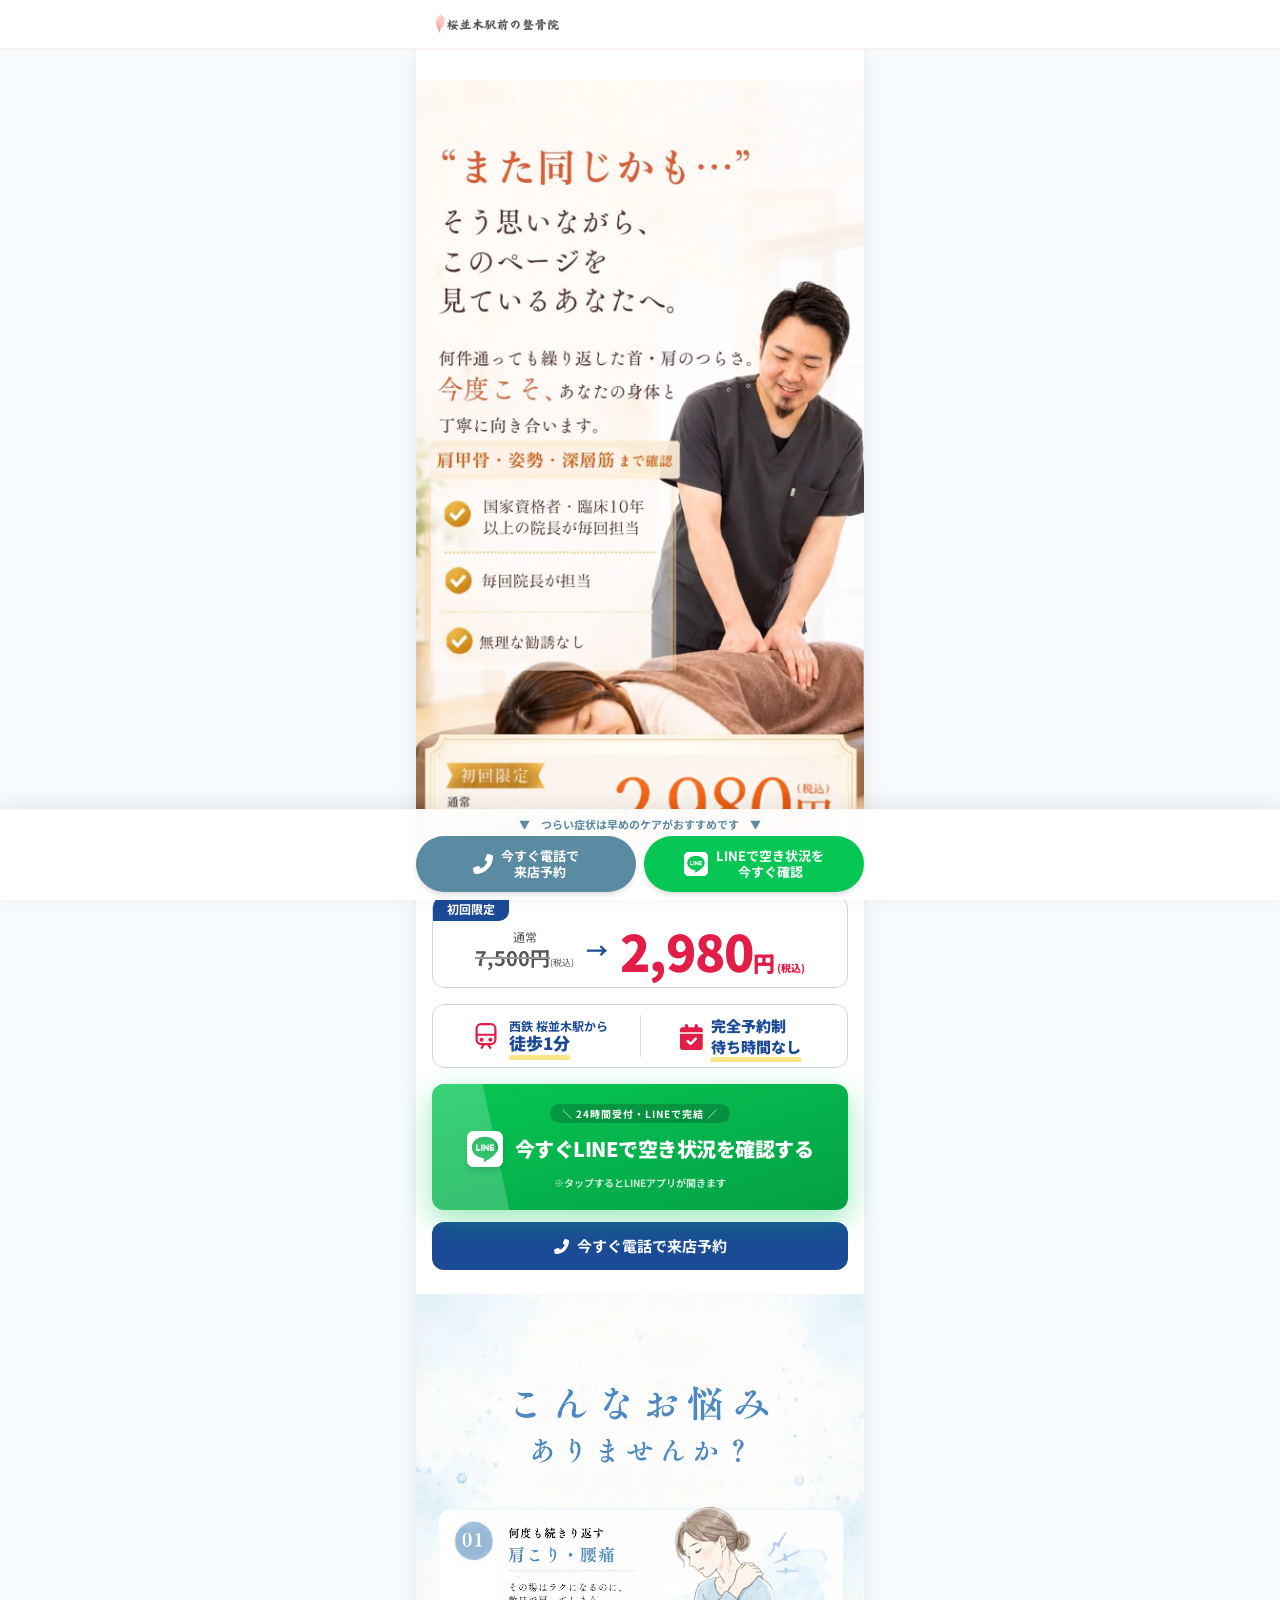
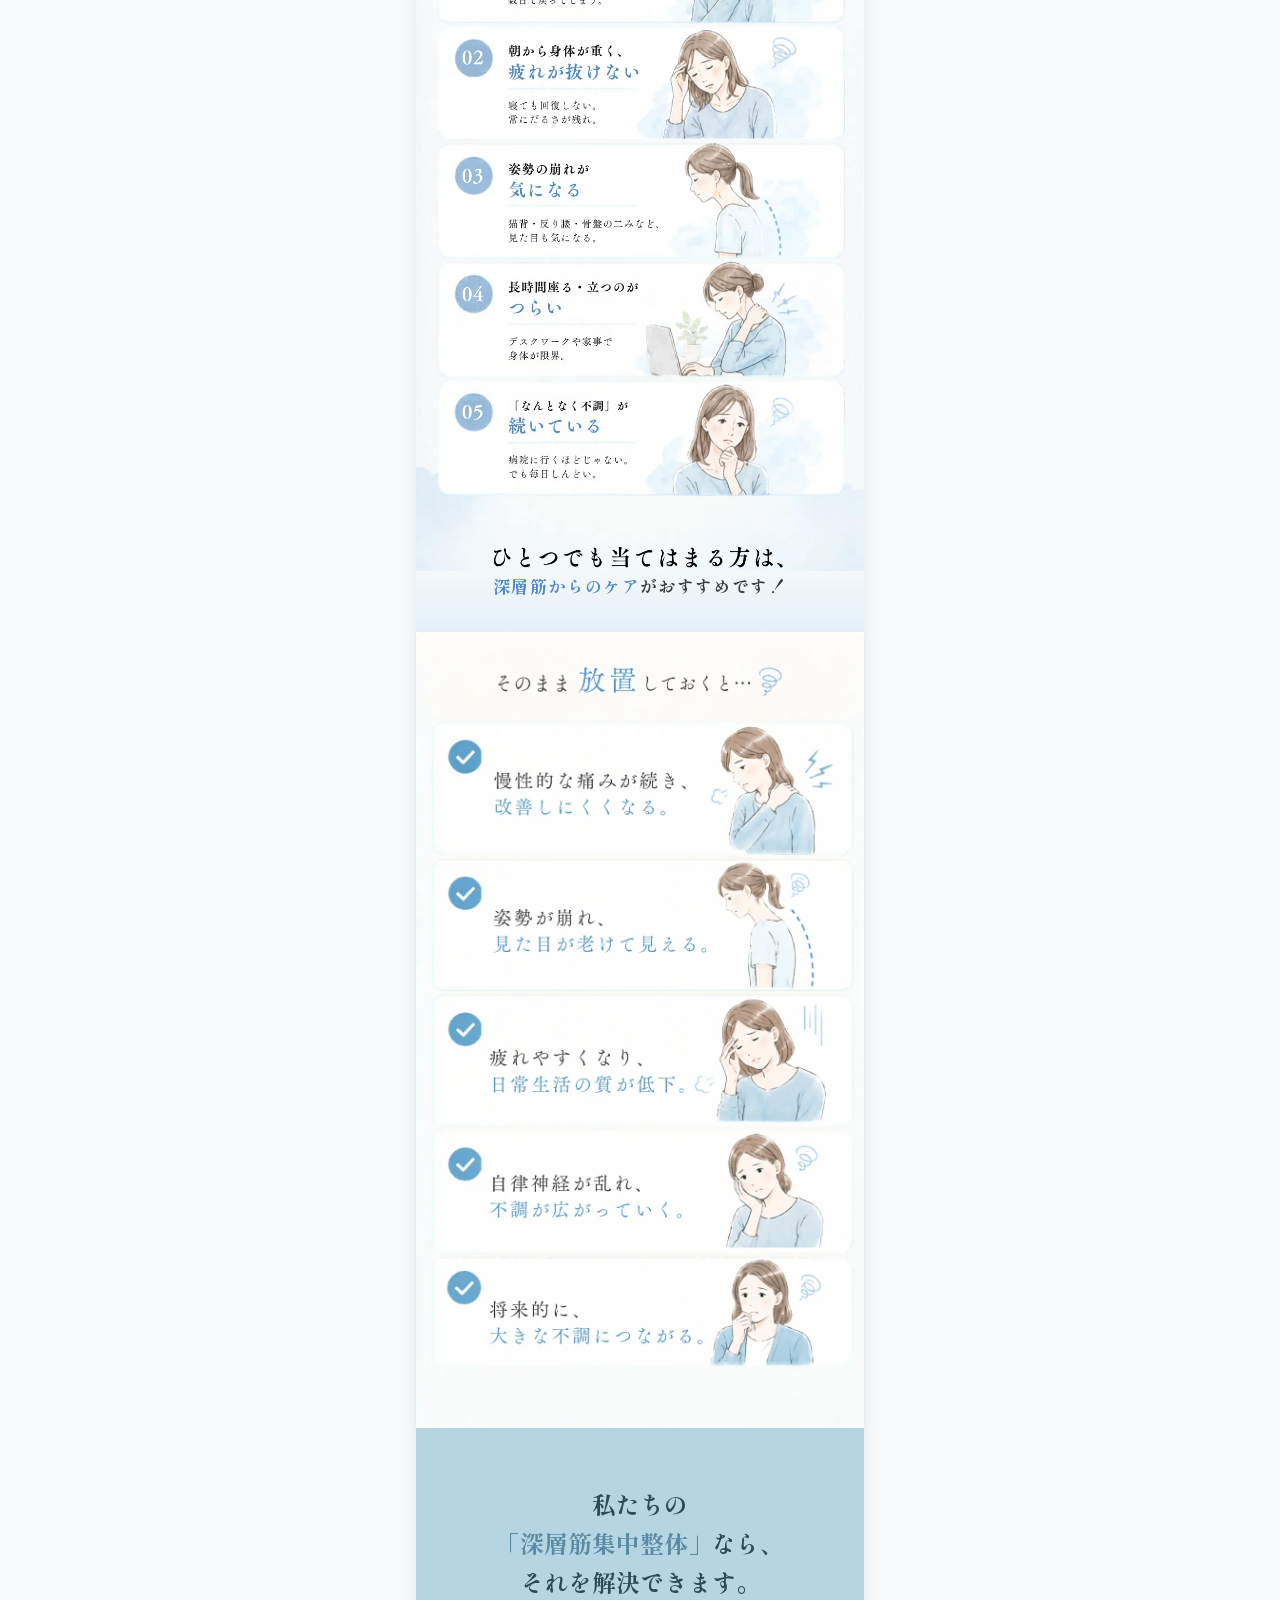
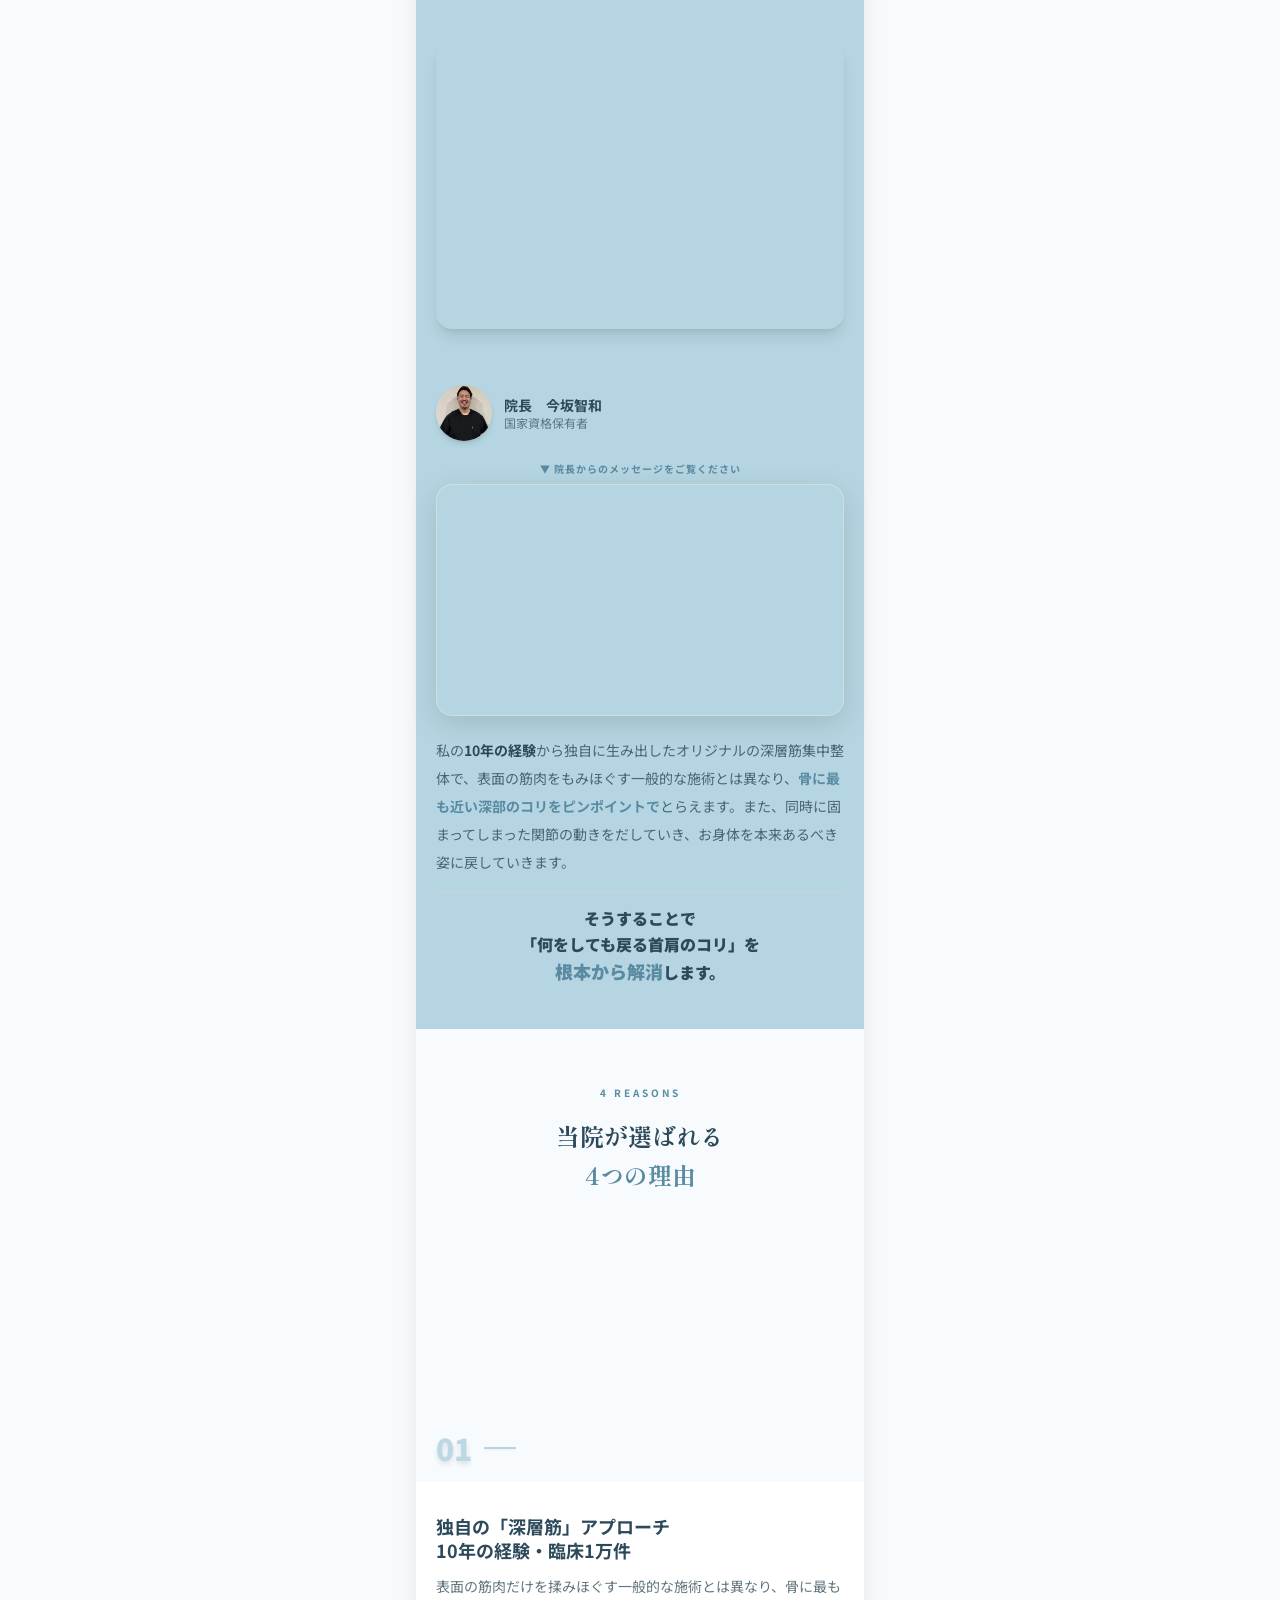
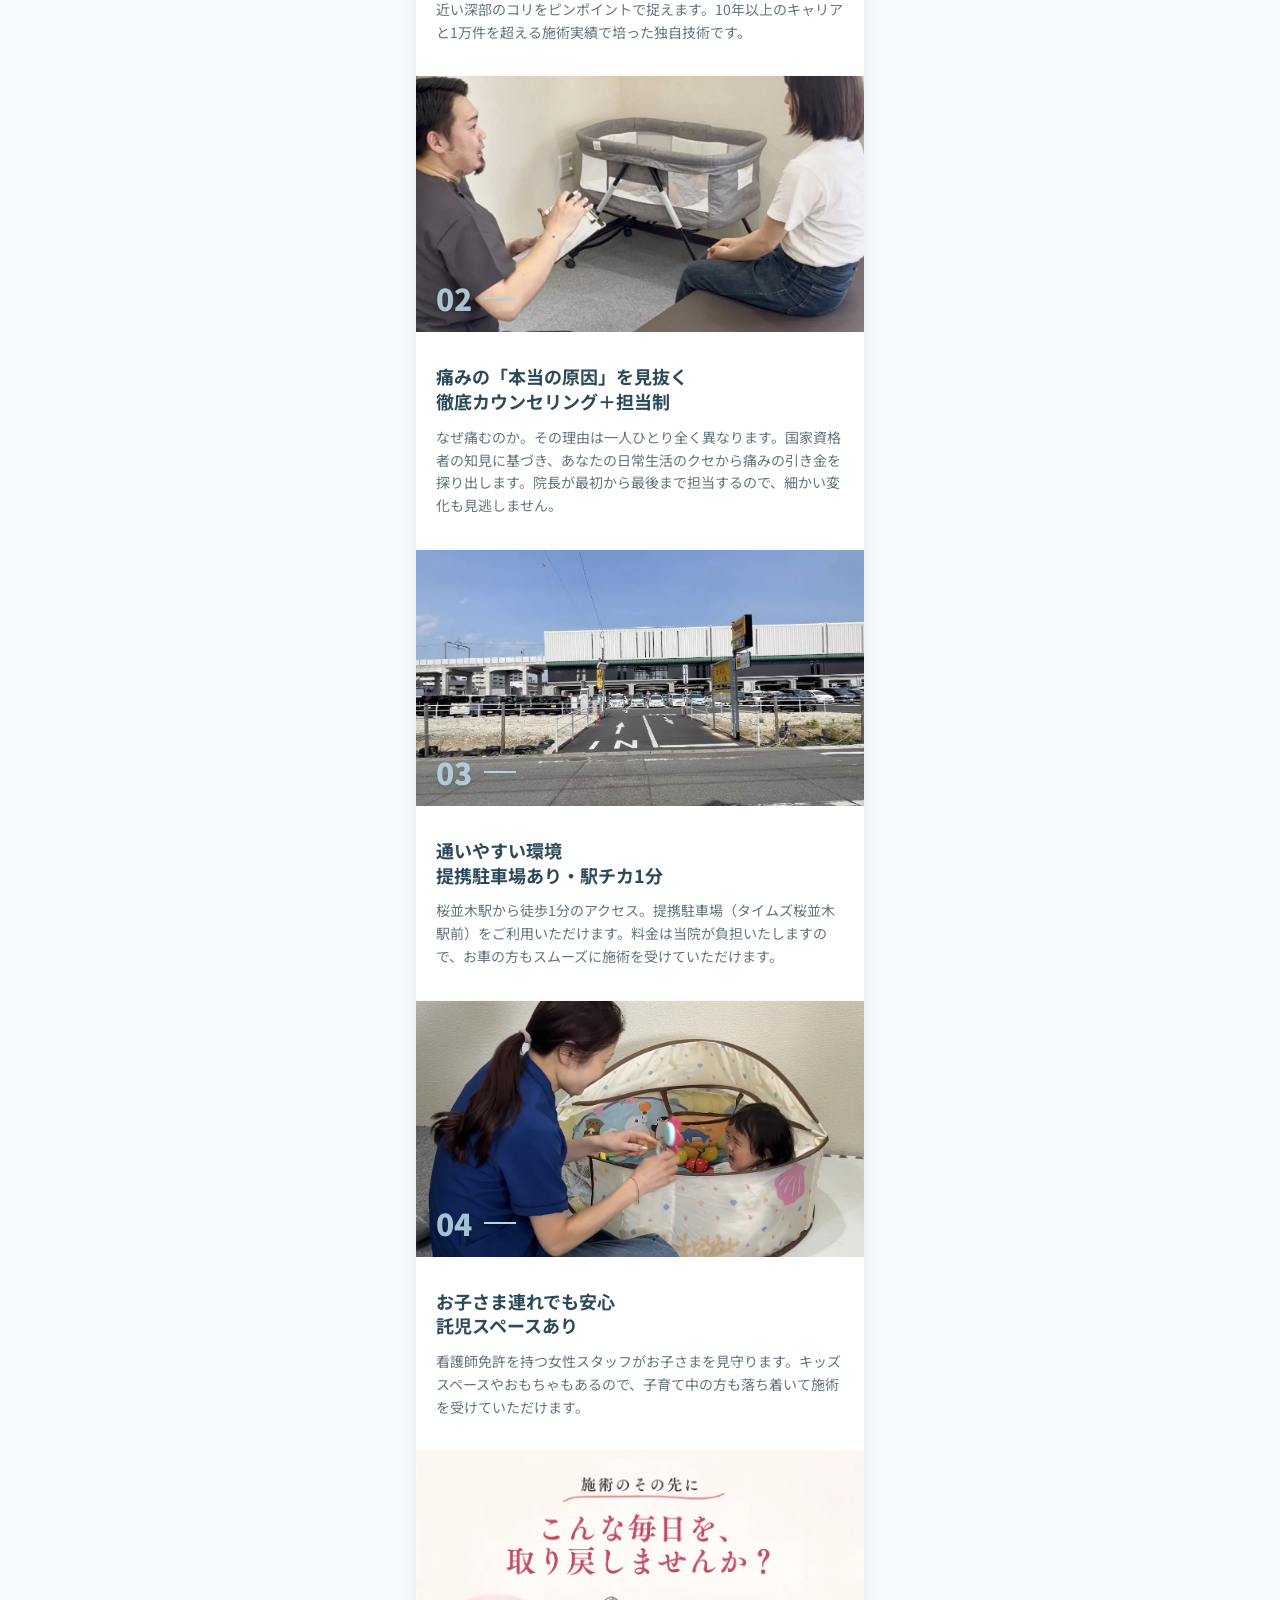
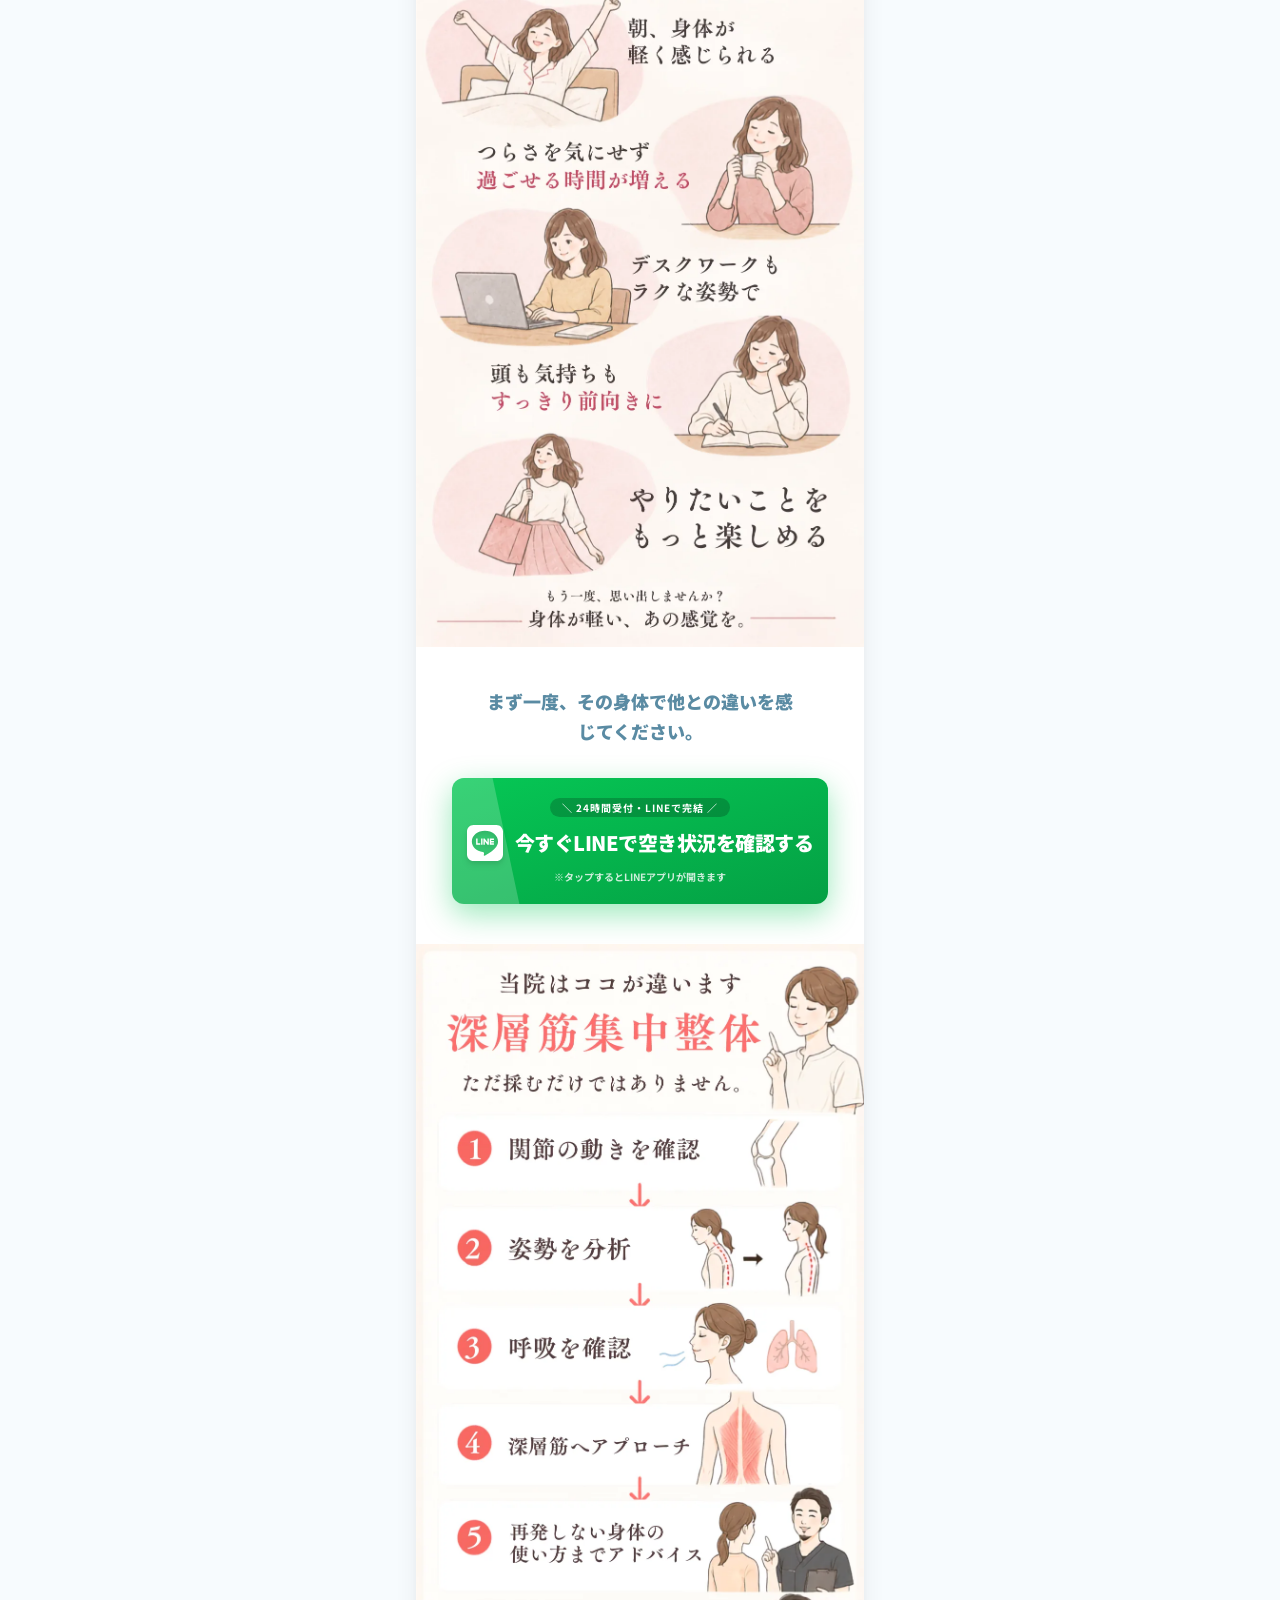
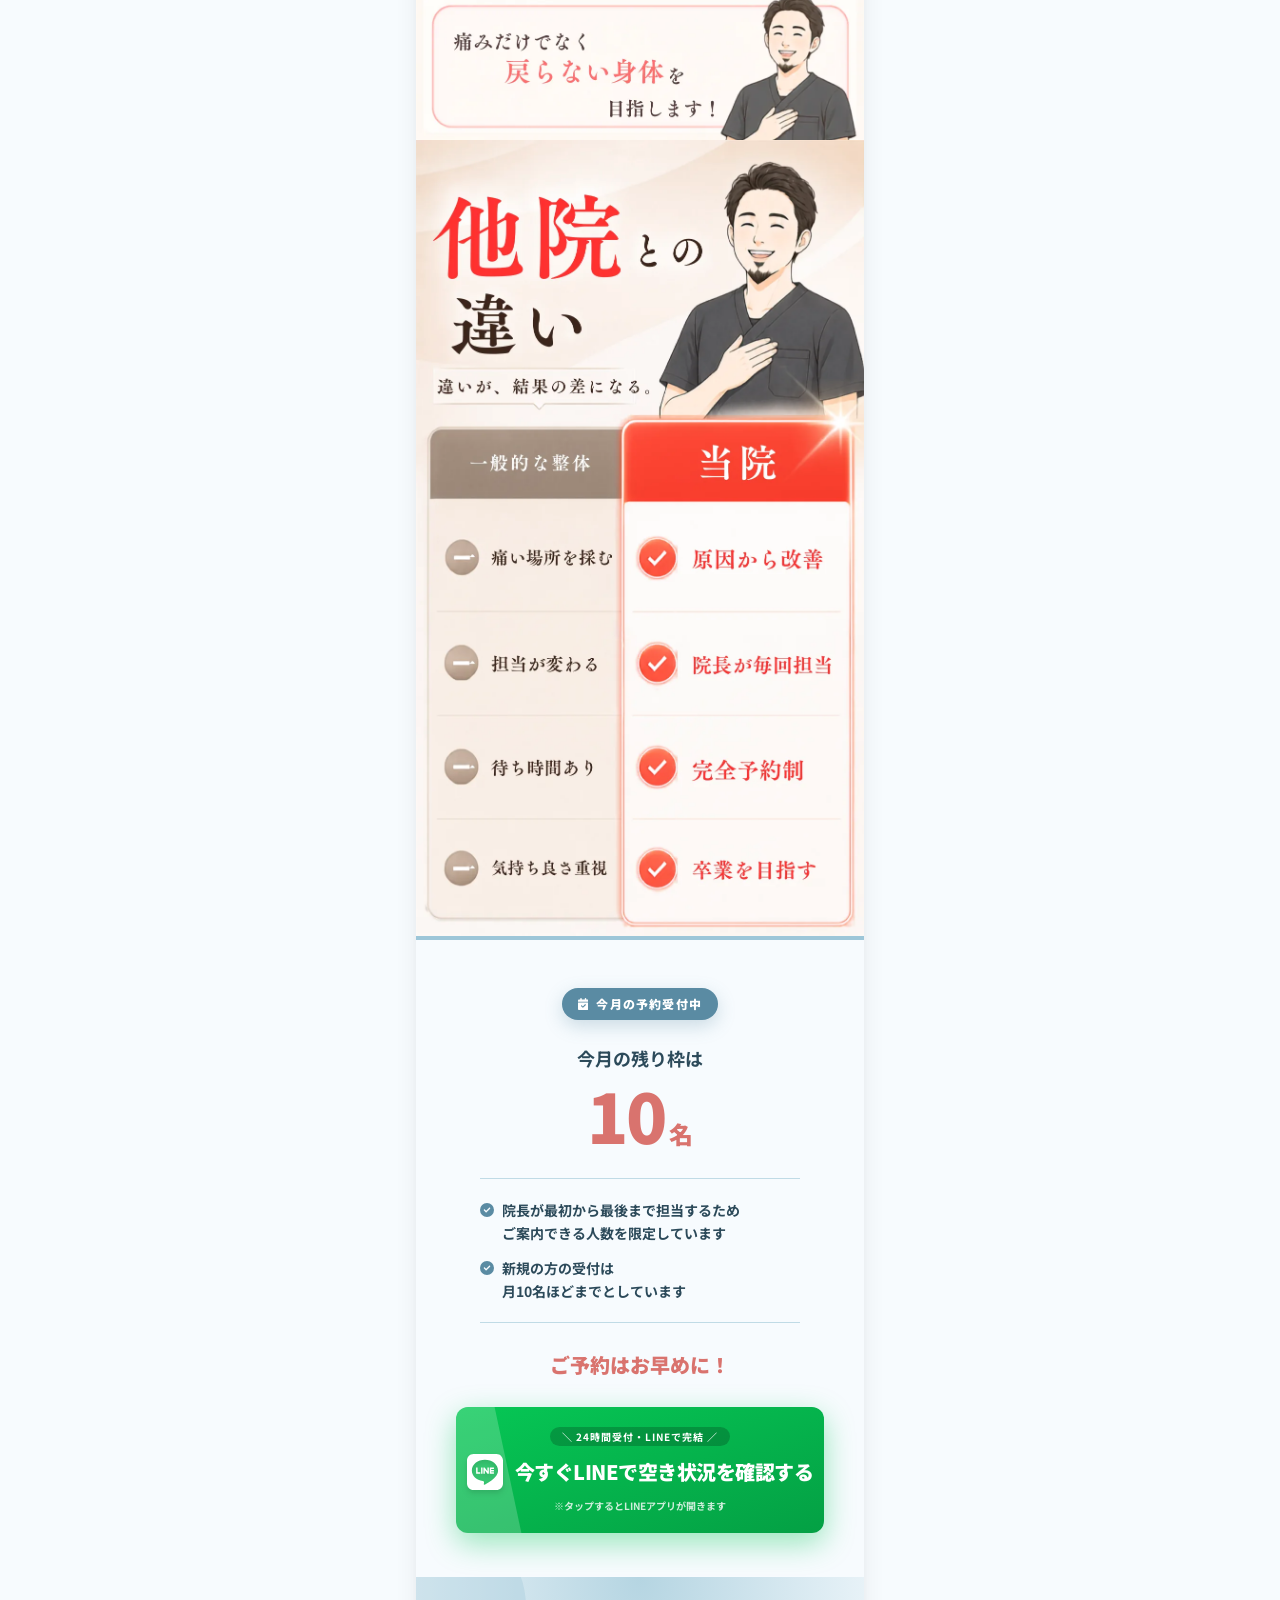
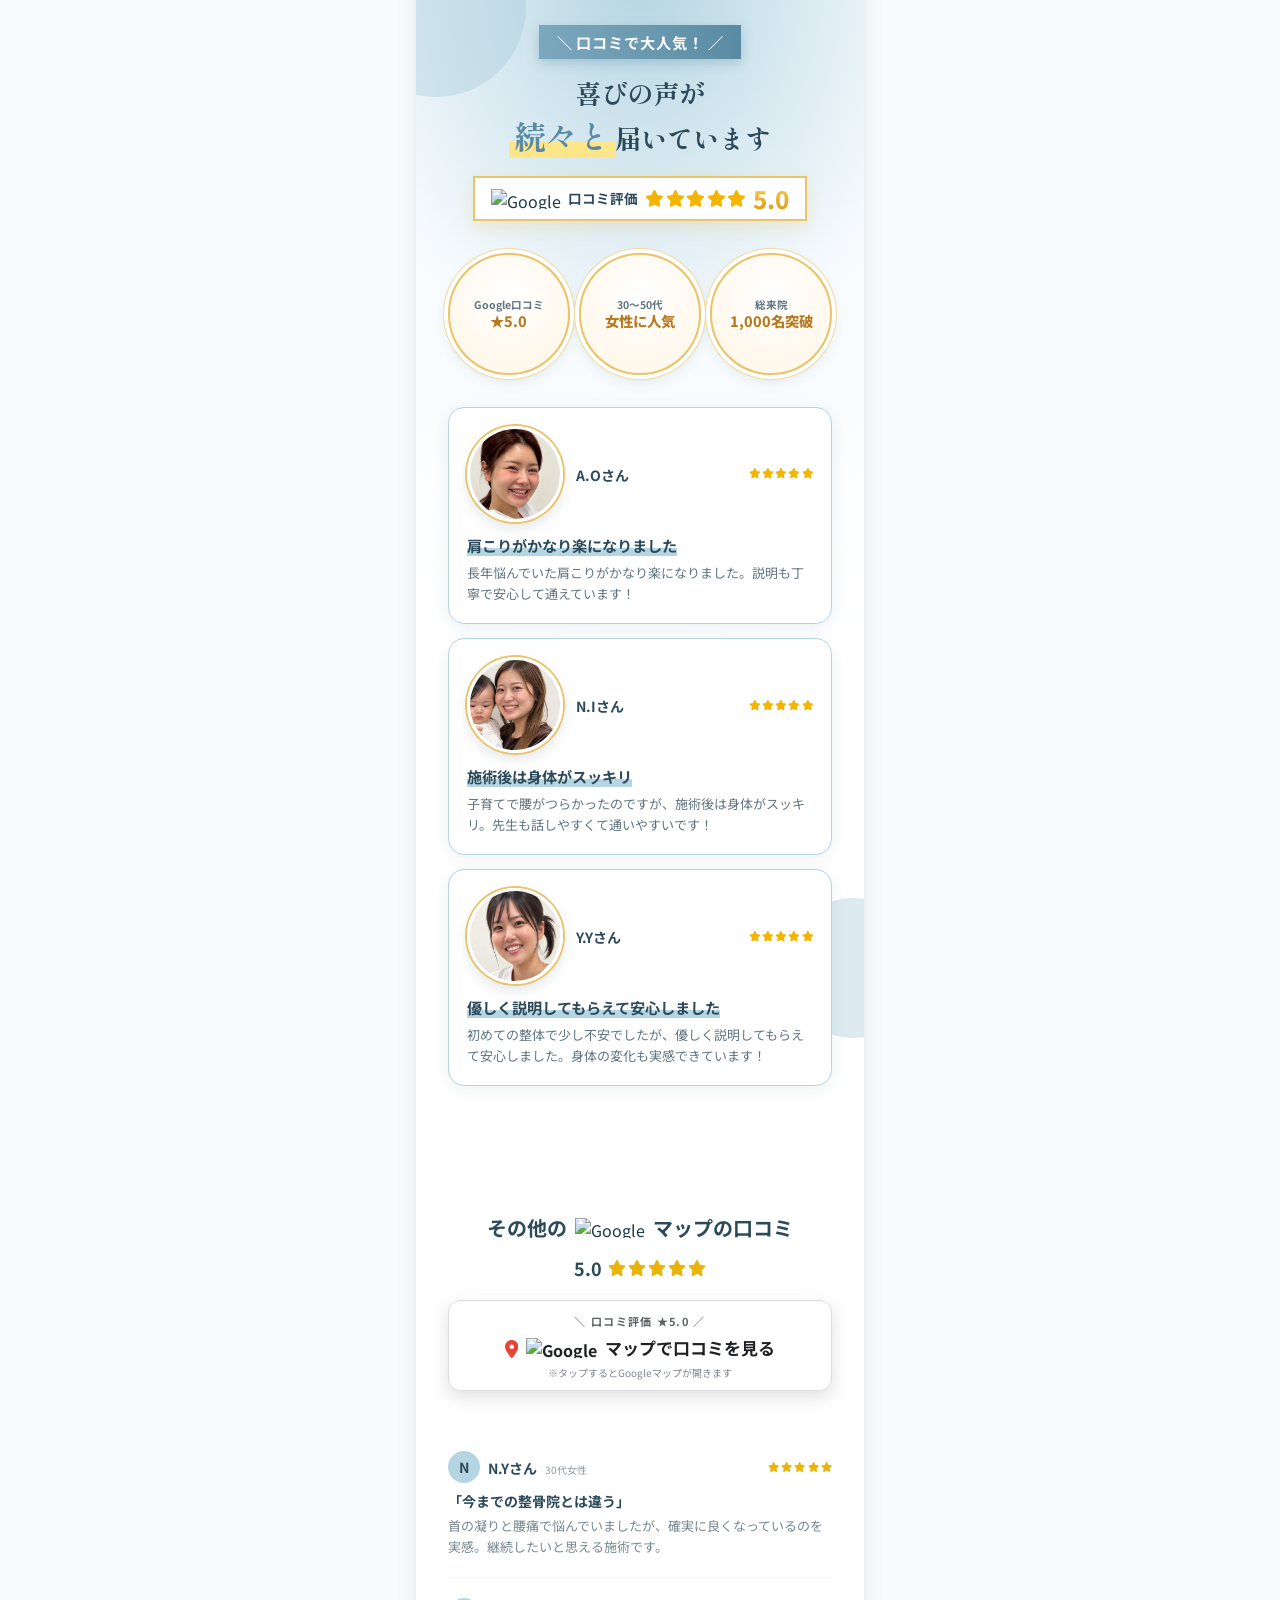
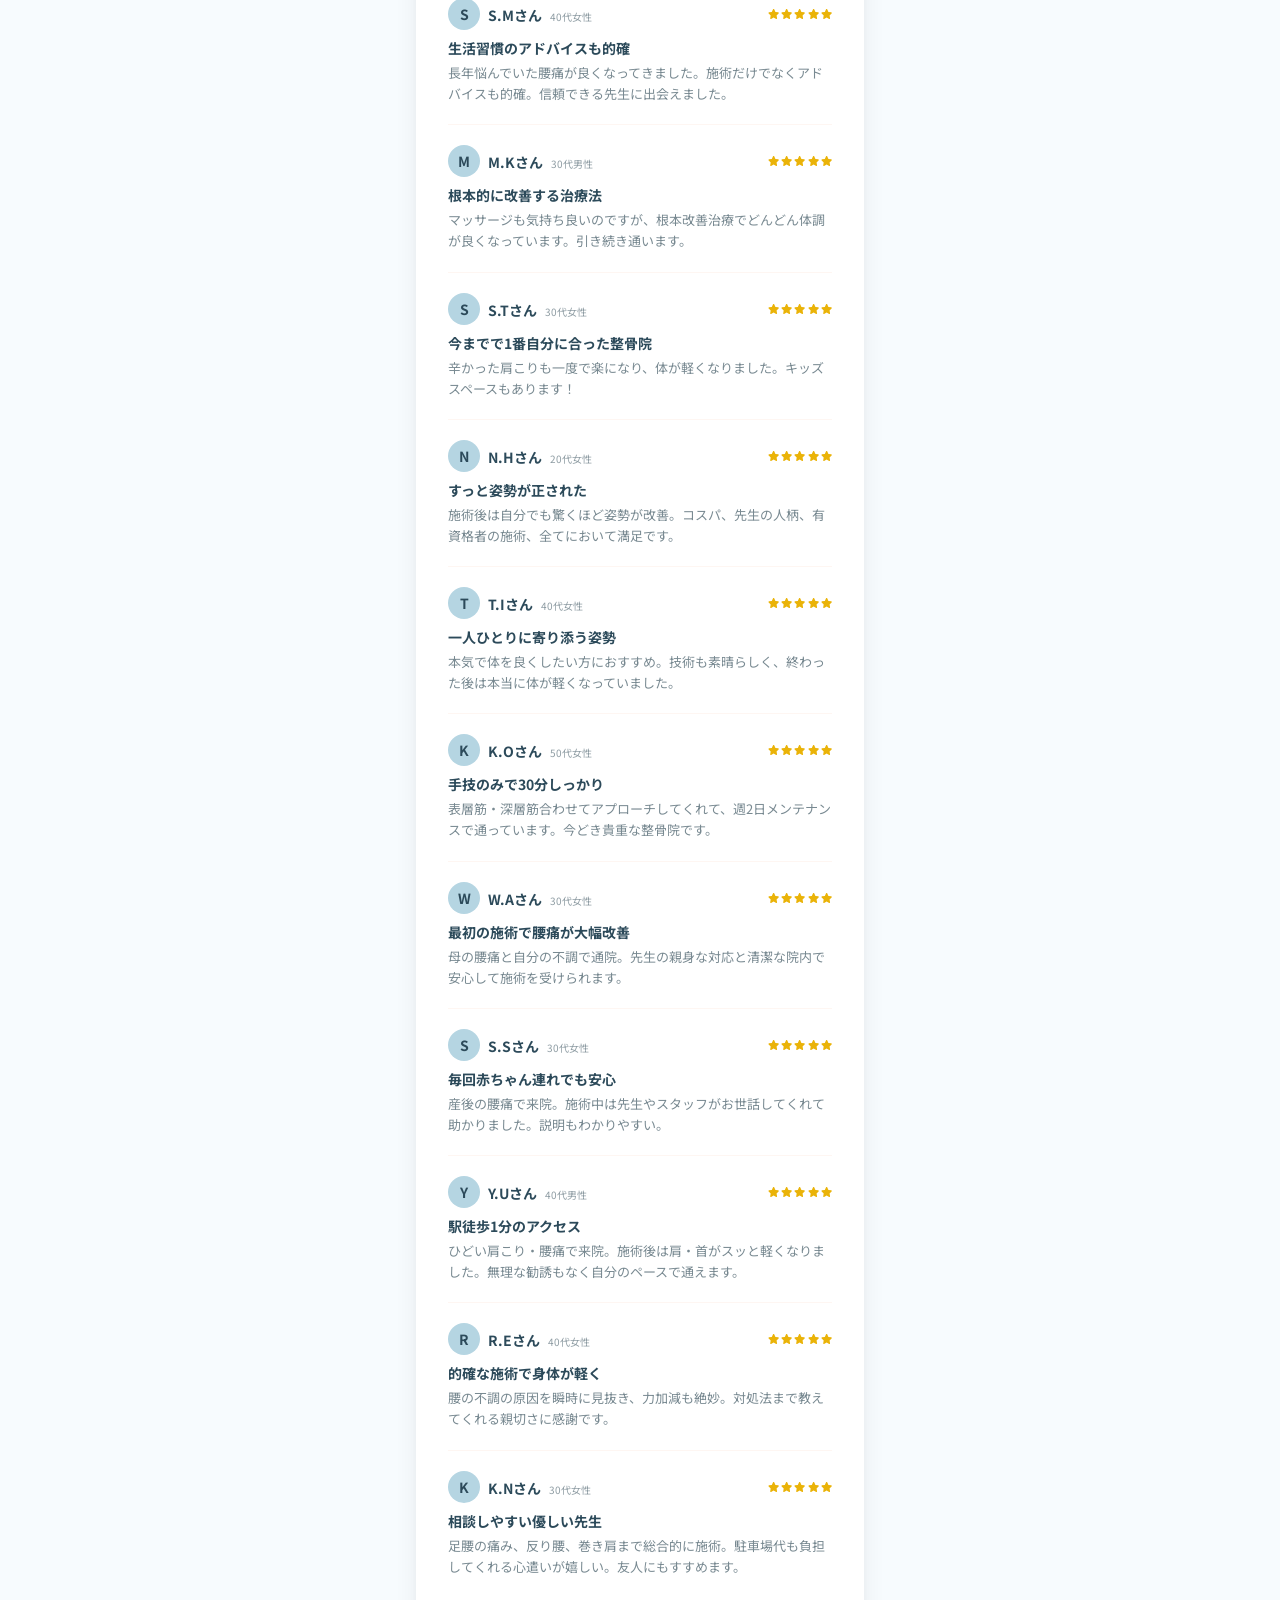
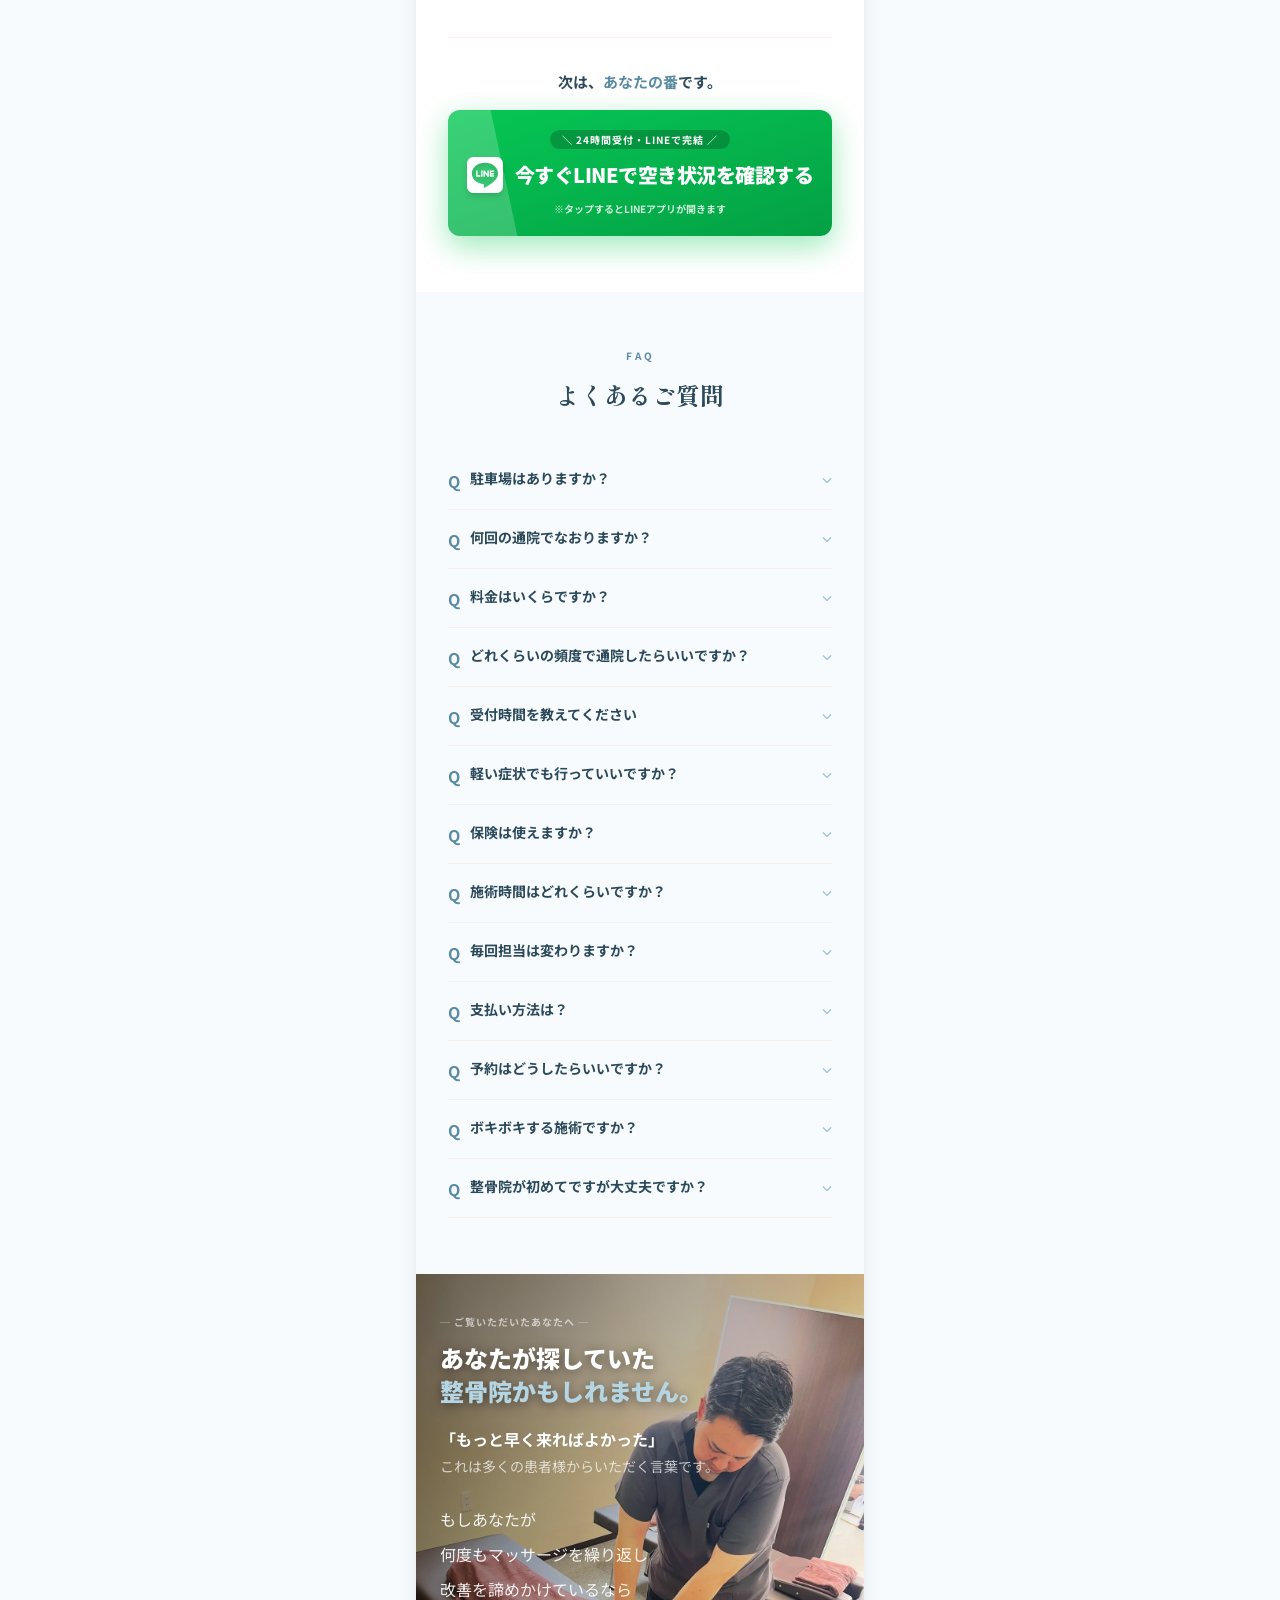
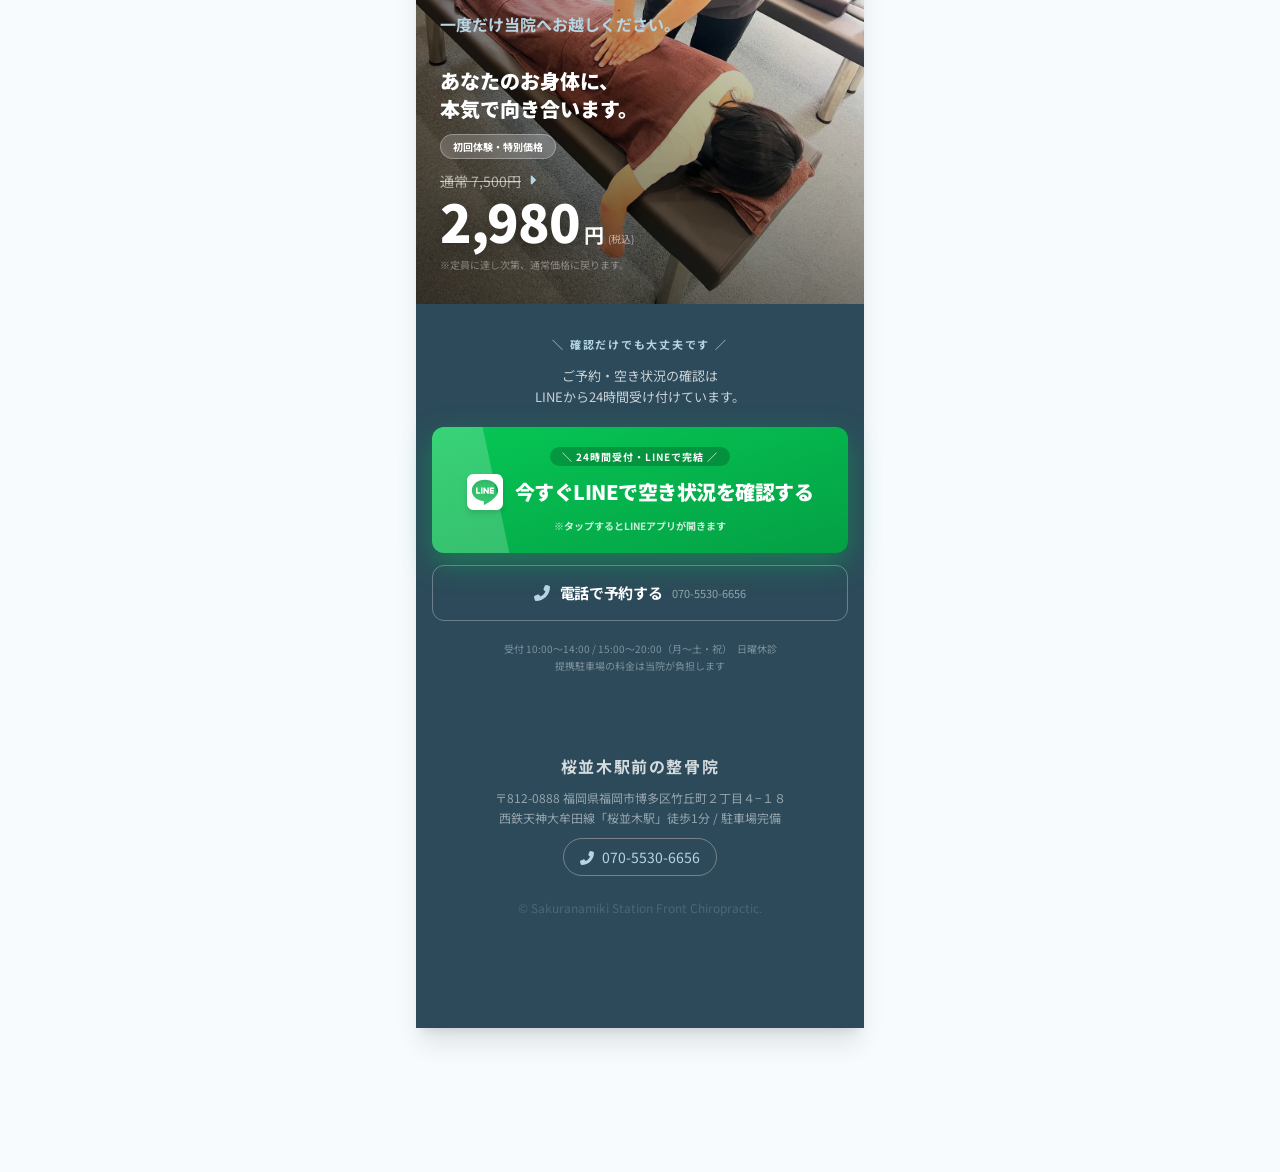
==== commit 2ac1ad06: "丸6個の下に「初めての方も安心してご来院ください」、CTA前に徒歩1分・完全予約制の帯を追加 Co-Authored-By: Claude Sonnet 5.5 <noreply@anthropic." ====
--- a/c.html
+++ b/c.html
@@ -129,7 +129,7 @@
             var variant = 'c'; /* PRERENDER:VARIANT */
             var hero = (variant === 'c')
                 ? './images/hero-empathy.webp'
-                : './images/hero-katakoshi6-poster.webp';
+                : './images/hero-katakoshi7-poster.webp';
 
             window.AB_VARIANT = variant;
             document.documentElement.setAttribute('data-variant', variant);
@@ -289,7 +289,7 @@
     <!-- BEGIN prerendered : 以下は tools/prerender.js の出力。直接編集しないこと。
          中身を変えるときは app.js を直してから node tools/prerender.js を実行する。 -->
     <div id="root">
-<div class="w-full max-w-md mx-auto shadow-xl bg-white min-h-screen relative my-0 md:my-8"><div class="fixed top-0 left-0 w-full bg-white/95 backdrop-blur border-b border-skin-peach/60 shadow-sm z-50"><div class="max-w-md mx-auto flex items-center justify-between px-3 py-2"><a href="#" class="flex-shrink-0"><img src="./images/logo-new2.webp" alt="桜並木駅前の整骨院" width="726" height="161" class="h-8 w-auto"/></a></div></div><div class="pt-12 bg-white"><div class="w-full"><img src="./images/hero-empathy.webp" alt="「また同じかも…」そう思いながらこのページを見ているあなたへ。何件通っても繰り返した首・肩のつらさに、今度こそ丁寧に向き合います。初回限定2,980円" width="941" height="1672" fetchpriority="high" data-hero="" decoding="async" class="w-full h-auto block"/></div><div style="padding:20px 0 24px"><div style="margin:0 16px 16px;padding:14px 16px 12px;border:1.5px solid #c9d6ea;border-radius:12px;background:#ffffff;position:relative"><span style="position:absolute;left:0;top:0;background:#1b4a96;color:#fff;font-size:12px;font-weight:700;padding:3px 14px;border-radius:10px 0 10px 0">初回限定</span><div class="flex items-center justify-center" style="gap:12px;margin-top:14px"><span style="color:#555;font-size:12px;line-height:1.3;text-align:center">通常<br/><span style="font-size:20px;font-weight:700;text-decoration:line-through;text-decoration-color:#999">7,500円</span><span style="font-size:9px">(税込)</span></span><span style="color:#1b4a96;font-size:22px;font-weight:700">→</span><span style="color:#e11d48;font-weight:900;line-height:1;white-space:nowrap"><span style="font-size:50px;letter-spacing:-0.02em">2,980</span><span style="font-size:22px">円</span><span style="font-size:10px;margin-left:2px">(税込)</span></span></div></div><div class="w-full px-4  " data-cta-line=""><a href="https://lin.ee/uqCRkRL" class="block w-full bg-gradient-to-br from-[#06C755] to-[#04a044] text-white font-bold py-5 rounded-xl shadow-[0_10px_30px_rgba(6,199,85,0.4)] hover:-translate-y-1 hover:shadow-[0_15px_40px_rgba(6,199,85,0.5)] active:scale-[0.97] transition-all relative overflow-hidden group"><div class="absolute inset-0 w-1/4 h-full bg-white/20 skew-x-12 -ml-10 group-hover:ml-[120%] transition-all duration-700"></div><div class="flex flex-col items-center gap-1 relative z-10"><span class="text-[10px] tracking-widest bg-black/20 px-3 py-0.5 rounded-full">＼ 24時間受付・LINEで完結 ／</span><div class="flex items-center gap-3 mt-1"><svg class="text-4xl drop-shadow-md" viewBox="0 0 512 512" fill="currentColor" aria-hidden="true" focusable="false" style="height:1em;width:1em;display:inline-block;vertical-align:-0.125em"><path d="M311 196.8v81.3c0 2.1-1.6 3.7-3.7 3.7h-13c-1.3 0-2.4-.7-3-1.5l-37.3-50.3v48.2c0 2.1-1.6 3.7-3.7 3.7h-13c-2.1 0-3.7-1.6-3.7-3.7V196.9c0-2.1 1.6-3.7 3.7-3.7h12.9c1.1 0 2.4 .6 3 1.6l37.3 50.3V196.9c0-2.1 1.6-3.7 3.7-3.7h13c2.1-.1 3.8 1.6 3.8 3.5zm-93.7-3.7h-13c-2.1 0-3.7 1.6-3.7 3.7v81.3c0 2.1 1.6 3.7 3.7 3.7h13c2.1 0 3.7-1.6 3.7-3.7V196.8c0-1.9-1.6-3.7-3.7-3.7zm-31.4 68.1H150.3V196.8c0-2.1-1.6-3.7-3.7-3.7h-13c-2.1 0-3.7 1.6-3.7 3.7v81.3c0 1 .3 1.8 1 2.5c.7 .6 1.5 1 2.5 1h52.2c2.1 0 3.7-1.6 3.7-3.7v-13c0-1.9-1.6-3.7-3.5-3.7zm193.7-68.1H327.3c-1.9 0-3.7 1.6-3.7 3.7v81.3c0 1.9 1.6 3.7 3.7 3.7h52.2c2.1 0 3.7-1.6 3.7-3.7V265c0-2.1-1.6-3.7-3.7-3.7H344V247.7h35.5c2.1 0 3.7-1.6 3.7-3.7V230.9c0-2.1-1.6-3.7-3.7-3.7H344V213.5h35.5c2.1 0 3.7-1.6 3.7-3.7v-13c-.1-1.9-1.7-3.7-3.7-3.7zM512 93.4V419.4c-.1 51.2-42.1 92.7-93.4 92.6H92.6C41.4 511.9-.1 469.8 0 418.6V92.6C.1 41.4 42.2-.1 93.4 0H419.4c51.2 .1 92.7 42.1 92.6 93.4zM441.6 233.5c0-83.4-83.7-151.3-186.4-151.3s-186.4 67.9-186.4 151.3c0 74.7 66.3 137.4 155.9 149.3c21.8 4.7 19.3 12.7 14.4 42.1c-.8 4.7-3.8 18.4 16.1 10.1s107.3-63.2 146.5-108.2c27-29.7 39.9-59.8 39.9-93.1z"></path></svg><span class="text-[17px] sm:text-xl font-black tracking-tight leading-snug">今すぐLINEで<br class="sm:hidden"/>空き状況を確認する</span></div><span class="text-[10px] mt-1 opacity-80">※タップするとLINEアプリが開きます</span></div></a></div><a href="tel:070-5530-6656" class="block text-center font-bold active:scale-[0.97] transition-all" style="margin:12px 16px 0;padding:13px 16px;border-radius:12px;background:#1b4a96;color:#fff;font-size:15px"><svg class="mr-2" viewBox="0 0 512 512" fill="currentColor" aria-hidden="true" focusable="false" style="height:1em;width:1em;display:inline-block;vertical-align:-0.125em"><path d="M347.1 24.6c7.7-18.6 28-28.5 47.4-23.2l88 24C499.9 30.2 512 46 512 64c0 247.4-200.6 448-448 448c-18 0-33.8-12.1-38.6-29.5l-24-88c-5.3-19.4 4.6-39.7 23.2-47.4l96-40c16.3-6.8 35.2-2.1 46.3 11.6L207.3 368c70.4-33.3 127.4-90.3 160.7-160.7L318.7 167c-13.7-11.2-18.4-30-11.6-46.3l40-96z"></path></svg>今すぐ電話で来店予約</a></div></div><div class="fade-up w-full"><img src="./images/empathy-yoshizumi.webp" width="864" height="1690" loading="lazy" decoding="async" alt="こんなお悩みありませんか？ 01 何度も繰り返す肩こり・腰痛（その場はラクになるのに、数日で戻ってしまう）／02 朝から身体が重く、疲れが抜けない／03 姿勢の崩れが気になる（猫背・反り腰・骨盤のゆがみなど）／04 長時間座る・立つのがつらい／05 「なんとなく不調」が続いている。ひとつでも当てはまる方は、" class="w-full h-auto block"/><p class="font-mincho font-bold text-center" style="margin:0;padding:2px 16px 34px;background:linear-gradient(#f4f8f9, #e3f0f9);color:#3a3a3a;font-size:17px;letter-spacing:0.08em"><span style="color:#4c88c8">深層筋からのケア</span>がおすすめです！</p></div><div class="fade-up w-full"><img src="./images/problem-yoshizumi.webp" width="941" height="1672" loading="lazy" decoding="async" alt="そのまま放置しておくと… 慢性的な痛みが続き、改善しにくくなる／姿勢が崩れ、見た目が老けて見える／疲れやすくなり、日常生活の質が低下／自律神経が乱れ、不調が広がっていく／将来的に、大きな不調につながる。" class="w-full h-auto block drop-shadow-sm"/></div><div class="fade-up w-full bg-skin-peach"><div class="px-5 pt-14 pb-6 text-center"><h2 class="font-mincho text-2xl font-bold text-skin-dark mb-4 leading-relaxed">私たちの<br/><span class="text-skin-rose">「深層筋集中整体」</span>なら、<br/>それを解決できます。</h2></div><div class="px-5 pb-6"><div class="rounded-2xl shadow-lg overflow-hidden"><video src="./images/solution-video-sm.mp4" preload="metadata" autoplay="" muted="" loop="" playsinline="" class="w-full h-72 object-cover"></video></div></div><div class="px-5 py-8"><div class="flex items-center gap-3 mb-5"><img src="./images/director.webp" width="857" height="849" loading="lazy" decoding="async" alt="桜並木駅前の整骨院 院長 今坂智和（国家資格保有）" class="w-14 h-14 rounded-full object-cover shadow-md flex-shrink-0"/><div><p class="text-skin-dark font-bold text-sm">院長　今坂智和</p><p class="text-xs text-skin-text/60">国家資格保有者</p></div></div><div class="mb-5"><p class="text-[10px] text-skin-rose font-bold tracking-widest mb-2 text-center">▼ 院長からのメッセージをご覧ください</p><div class="relative w-full rounded-2xl overflow-hidden shadow-[0_8px_30px_rgba(0,0,0,0.12)] border border-skin-peach/40" style="padding-top:56.25%"><iframe class="absolute inset-0 w-full h-full" src="https://www.youtube.com/embed/KWMeWBIzs2o?rel=0&amp;modestbranding=1" title="院長からのメッセージ" frameBorder="0" allow="accelerometer; autoplay; clipboard-write; encrypted-media; gyroscope; picture-in-picture" allowfullscreen=""></iframe></div></div><p class="text-sm leading-[2] text-skin-dark/80 mb-3">私の<span class="text-skin-dark font-bold">10年の経験</span>から独自に生み出したオリジナルの深層筋集中整体で、表面の筋肉をもみほぐす一般的な施術とは異なり、<span class="text-skin-rose font-bold">骨に最も近い深部のコリをピンポイントで</span>とらえます。また、同時に固まってしまった関節の動きをだしていき、お身体を本来あるべき姿に戻していきます。</p><p class="text-base leading-relaxed text-skin-dark font-black text-center mt-4 py-3 border-t border-skin-blush/40">そうすることで<br/>「何をしても戻る首肩のコリ」を<br/><span class="text-skin-rose text-lg">根本から解消</span>します。</p></div></div><div class="fade-up w-full bg-skin-cream"><div class="px-5 pt-14 pb-8 text-center"><span class="text-skin-rose text-[10px] tracking-[0.3em] font-bold block mb-4">4 REASONS</span><h2 class="font-mincho text-2xl font-bold text-skin-dark leading-relaxed">当院が選ばれる<br/><span class="text-skin-rose">4つの理由</span></h2></div><div class="w-full"><div class="w-full relative"><video src="./images/technique-sm.mp4" preload="metadata" autoplay="" muted="" loop="" playsinline="" class="w-full h-64 object-cover block"></video><div class="absolute bottom-4 left-5 flex items-center gap-3"><span class="text-skin-peach font-black text-3xl opacity-90 drop-shadow-md">01</span><div class="h-[2px] bg-skin-peach w-8 shadow-sm"></div></div></div><div class="px-5 py-8 bg-white border-b border-skin-peach/30"><h3 class="text-lg font-bold text-skin-dark mb-3 leading-snug">独自の「深層筋」アプローチ<br/>10年の経験・臨床1万件</h3><p class="text-sm text-skin-text/70 leading-relaxed">表面の筋肉だけを揉みほぐす一般的な施術とは異なり、骨に最も近い深部のコリをピンポイントで捉えます。10年以上のキャリアと1万件を超える施術実績で培った独自技術です。</p></div></div><div class="w-full"><div class="w-full relative"><img src="./images/counseling.webp" alt="feature" loading="lazy" decoding="async" class="w-full h-64 object-cover block"/><div class="absolute bottom-4 left-5 flex items-center gap-3"><span class="text-skin-peach font-black text-3xl opacity-90 drop-shadow-md">02</span><div class="h-[2px] bg-skin-peach w-8 shadow-sm"></div></div></div><div class="px-5 py-8 bg-white border-b border-skin-peach/30"><h3 class="text-lg font-bold text-skin-dark mb-3 leading-snug">痛みの「本当の原因」を見抜く<br/>徹底カウンセリング＋担当制</h3><p class="text-sm text-skin-text/70 leading-relaxed">なぜ痛むのか。その理由は一人ひとり全く異なります。国家資格者の知見に基づき、あなたの日常生活のクセから痛みの引き金を探り出します。院長が最初から最後まで担当するので、細かい変化も見逃しません。</p></div></div><div class="w-full"><div class="w-full relative"><img src="./images/parking.webp" alt="feature" loading="lazy" decoding="async" class="w-full h-64 object-cover block"/><div class="absolute bottom-4 left-5 flex items-center gap-3"><span class="text-skin-peach font-black text-3xl opacity-90 drop-shadow-md">03</span><div class="h-[2px] bg-skin-peach w-8 shadow-sm"></div></div></div><div class="px-5 py-8 bg-white border-b border-skin-peach/30"><h3 class="text-lg font-bold text-skin-dark mb-3 leading-snug">通いやすい環境<br/>提携駐車場あり・駅チカ1分</h3><p class="text-sm text-skin-text/70 leading-relaxed">桜並木駅から徒歩1分のアクセス。提携駐車場（タイムズ桜並木駅前）をご利用いただけます。料金は当院が負担いたしますので、お車の方もスムーズに施術を受けていただけます。</p></div></div><div class="w-full"><div class="w-full relative"><img src="./images/childcare.webp" alt="feature" loading="lazy" decoding="async" class="w-full h-64 object-cover block"/><div class="absolute bottom-4 left-5 flex items-center gap-3"><span class="text-skin-peach font-black text-3xl opacity-90 drop-shadow-md">04</span><div class="h-[2px] bg-skin-peach w-8 shadow-sm"></div></div></div><div class="px-5 py-8 bg-white border-b border-skin-peach/30"><h3 class="text-lg font-bold text-skin-dark mb-3 leading-snug">お子さま連れでも安心<br/>託児スペースあり</h3><p class="text-sm text-skin-text/70 leading-relaxed">看護師免許を持つ女性スタッフがお子さまを見守ります。キッズスペースやおもちゃもあるので、子育て中の方も落ち着いて施術を受けていただけます。</p></div></div></div><div class="fade-up w-full bg-white"><img src="./images/benefit-new.webp" width="941" height="1672" loading="lazy" decoding="async" alt="施術のその先に、こんな毎日を取り戻しませんか？　朝、身体が軽く感じられる／つらさを気にせず過ごせる時間が増える／デスクワークもラクな姿勢で／頭も気持ちもすっきり前向きに／やりたいことをもっと楽しめる" class="w-full h-auto block"/><div class="px-5 py-10 text-center"><p class="text-lg text-skin-dark font-black mb-8 max-w-xs mx-auto leading-relaxed"><span class="animate-text-shimmer text-skin-rose">まず一度、その身体で他との違いを感じてください。</span></p><div class="w-full px-4  " data-cta-line=""><a href="https://lin.ee/uqCRkRL" class="block w-full bg-gradient-to-br from-[#06C755] to-[#04a044] text-white font-bold py-5 rounded-xl shadow-[0_10px_30px_rgba(6,199,85,0.4)] hover:-translate-y-1 hover:shadow-[0_15px_40px_rgba(6,199,85,0.5)] active:scale-[0.97] transition-all relative overflow-hidden group"><div class="absolute inset-0 w-1/4 h-full bg-white/20 skew-x-12 -ml-10 group-hover:ml-[120%] transition-all duration-700"></div><div class="flex flex-col items-center gap-1 relative z-10"><span class="text-[10px] tracking-widest bg-black/20 px-3 py-0.5 rounded-full">＼ 24時間受付・LINEで完結 ／</span><div class="flex items-center gap-3 mt-1"><svg class="text-4xl drop-shadow-md" viewBox="0 0 512 512" fill="currentColor" aria-hidden="true" focusable="false" style="height:1em;width:1em;display:inline-block;vertical-align:-0.125em"><path d="M311 196.8v81.3c0 2.1-1.6 3.7-3.7 3.7h-13c-1.3 0-2.4-.7-3-1.5l-37.3-50.3v48.2c0 2.1-1.6 3.7-3.7 3.7h-13c-2.1 0-3.7-1.6-3.7-3.7V196.9c0-2.1 1.6-3.7 3.7-3.7h12.9c1.1 0 2.4 .6 3 1.6l37.3 50.3V196.9c0-2.1 1.6-3.7 3.7-3.7h13c2.1-.1 3.8 1.6 3.8 3.5zm-93.7-3.7h-13c-2.1 0-3.7 1.6-3.7 3.7v81.3c0 2.1 1.6 3.7 3.7 3.7h13c2.1 0 3.7-1.6 3.7-3.7V196.8c0-1.9-1.6-3.7-3.7-3.7zm-31.4 68.1H150.3V196.8c0-2.1-1.6-3.7-3.7-3.7h-13c-2.1 0-3.7 1.6-3.7 3.7v81.3c0 1 .3 1.8 1 2.5c.7 .6 1.5 1 2.5 1h52.2c2.1 0 3.7-1.6 3.7-3.7v-13c0-1.9-1.6-3.7-3.5-3.7zm193.7-68.1H327.3c-1.9 0-3.7 1.6-3.7 3.7v81.3c0 1.9 1.6 3.7 3.7 3.7h52.2c2.1 0 3.7-1.6 3.7-3.7V265c0-2.1-1.6-3.7-3.7-3.7H344V247.7h35.5c2.1 0 3.7-1.6 3.7-3.7V230.9c0-2.1-1.6-3.7-3.7-3.7H344V213.5h35.5c2.1 0 3.7-1.6 3.7-3.7v-13c-.1-1.9-1.7-3.7-3.7-3.7zM512 93.4V419.4c-.1 51.2-42.1 92.7-93.4 92.6H92.6C41.4 511.9-.1 469.8 0 418.6V92.6C.1 41.4 42.2-.1 93.4 0H419.4c51.2 .1 92.7 42.1 92.6 93.4zM441.6 233.5c0-83.4-83.7-151.3-186.4-151.3s-186.4 67.9-186.4 151.3c0 74.7 66.3 137.4 155.9 149.3c21.8 4.7 19.3 12.7 14.4 42.1c-.8 4.7-3.8 18.4 16.1 10.1s107.3-63.2 146.5-108.2c27-29.7 39.9-59.8 39.9-93.1z"></path></svg><span class="text-[17px] sm:text-xl font-black tracking-tight leading-snug">今すぐLINEで<br class="sm:hidden"/>空き状況を確認する</span></div><span class="text-[10px] mt-1 opacity-80">※タップするとLINEアプリが開きます</span></div></a></div></div></div><div class="fade-up w-full"><img src="./images/clinic-difference.webp" width="941" height="1672" loading="lazy" decoding="async" alt="当院はココが違います。深層筋集中整体はただ揉むだけではありません。1．関節の動きを確認 2．姿勢を分析 3．呼吸を確認 4．深層筋へアプローチ 5．再発しない身体の使い方までアドバイス。痛みだけでなく、戻らない身体を目指します。" class="w-full h-auto block"/></div><div class="fade-up w-full"><img src="./images/comparison-table.webp" width="941" height="1672" loading="lazy" decoding="async" alt="他院との違い。一般的な整体は痛い場所を揉む・担当が変わる・待ち時間あり・気持ち良さ重視。当院は原因から改善・院長が毎回担当・完全予約制・卒業を目指す。" class="w-full h-auto block"/></div><section class="fade-up w-full bg-skin-cream" style="border-top:4px solid #9dc6d8"><div class="px-6 pt-12 text-center" style="padding-bottom:44px"><div class="mb-6"><span class="bg-skin-rose text-white text-xs font-black px-4 py-2 rounded-full tracking-widest" style="display:inline-flex;align-items:center;gap:8px;box-shadow:0 6px 18px rgba(90,139,163,0.28)"><svg class="" viewBox="0 0 448 512" fill="currentColor" aria-hidden="true" focusable="false" style="height:1em;width:0.875em;display:inline-block;vertical-align:-0.125em"><path d="M128 0c17.7 0 32 14.3 32 32V64H288V32c0-17.7 14.3-32 32-32s32 14.3 32 32V64h48c26.5 0 48 21.5 48 48v48H0V112C0 85.5 21.5 64 48 64H96V32c0-17.7 14.3-32 32-32zM0 192H448V464c0 26.5-21.5 48-48 48H48c-26.5 0-48-21.5-48-48V192zM329 305c9.4-9.4 9.4-24.6 0-33.9s-24.6-9.4-33.9 0l-87 87-39-39c-9.4-9.4-24.6-9.4-33.9 0s-9.4 24.6 0 33.9l56 56c9.4 9.4 24.6 9.4 33.9 0L329 305z"></path></svg>今月の予約受付中</span></div><p class="text-skin-dark font-bold text-lg mb-2 leading-relaxed">今月の残り枠は</p><p style="color:#d9736e;margin-bottom:28px"><span data-slots-count="" class="font-black leading-none tracking-tight" style="font-size:68px">8</span><span class="text-2xl font-black ml-1">名</span></p><div class="max-w-xs mx-auto text-left" style="margin-bottom:28px;padding:20px 0 8px;border-top:1px solid rgba(157,198,216,0.6);border-bottom:1px solid rgba(157,198,216,0.6)"><p class="flex items-start gap-2 text-sm text-skin-dark font-bold leading-relaxed" style="margin:0 0 12px"><svg class="text-skin-rose mt-1 flex-shrink-0" viewBox="0 0 512 512" fill="currentColor" aria-hidden="true" focusable="false" style="height:1em;width:1em;display:inline-block;vertical-align:-0.125em"><path d="M256 512A256 256 0 1 0 256 0a256 256 0 1 0 0 512zM369 209L241 337c-9.4 9.4-24.6 9.4-33.9 0l-64-64c-9.4-9.4-9.4-24.6 0-33.9s24.6-9.4 33.9 0l47 47L335 175c9.4-9.4 24.6-9.4 33.9 0s9.4 24.6 0 33.9z"></path></svg><span>院長が最初から最後まで担当するため<br/>ご案内できる人数を限定しています</span></p><p class="flex items-start gap-2 text-sm text-skin-dark font-bold leading-relaxed" style="margin:0 0 12px"><svg class="text-skin-rose mt-1 flex-shrink-0" viewBox="0 0 512 512" fill="currentColor" aria-hidden="true" focusable="false" style="height:1em;width:1em;display:inline-block;vertical-align:-0.125em"><path d="M256 512A256 256 0 1 0 256 0a256 256 0 1 0 0 512zM369 209L241 337c-9.4 9.4-24.6 9.4-33.9 0l-64-64c-9.4-9.4-9.4-24.6 0-33.9s24.6-9.4 33.9 0l47 47L335 175c9.4-9.4 24.6-9.4 33.9 0s9.4 24.6 0 33.9z"></path></svg><span>新規の方の受付は<br/>月10名ほどまでとしています</span></p></div><p class="font-black text-xl" style="color:#d9736e;margin-bottom:28px">ご予約はお早めに！</p><div class="w-full px-4  " data-cta-line=""><a href="https://lin.ee/uqCRkRL" class="block w-full bg-gradient-to-br from-[#06C755] to-[#04a044] text-white font-bold py-5 rounded-xl shadow-[0_10px_30px_rgba(6,199,85,0.4)] hover:-translate-y-1 hover:shadow-[0_15px_40px_rgba(6,199,85,0.5)] active:scale-[0.97] transition-all relative overflow-hidden group"><div class="absolute inset-0 w-1/4 h-full bg-white/20 skew-x-12 -ml-10 group-hover:ml-[120%] transition-all duration-700"></div><div class="flex flex-col items-center gap-1 relative z-10"><span class="text-[10px] tracking-widest bg-black/20 px-3 py-0.5 rounded-full">＼ 24時間受付・LINEで完結 ／</span><div class="flex items-center gap-3 mt-1"><svg class="text-4xl drop-shadow-md" viewBox="0 0 512 512" fill="currentColor" aria-hidden="true" focusable="false" style="height:1em;width:1em;display:inline-block;vertical-align:-0.125em"><path d="M311 196.8v81.3c0 2.1-1.6 3.7-3.7 3.7h-13c-1.3 0-2.4-.7-3-1.5l-37.3-50.3v48.2c0 2.1-1.6 3.7-3.7 3.7h-13c-2.1 0-3.7-1.6-3.7-3.7V196.9c0-2.1 1.6-3.7 3.7-3.7h12.9c1.1 0 2.4 .6 3 1.6l37.3 50.3V196.9c0-2.1 1.6-3.7 3.7-3.7h13c2.1-.1 3.8 1.6 3.8 3.5zm-93.7-3.7h-13c-2.1 0-3.7 1.6-3.7 3.7v81.3c0 2.1 1.6 3.7 3.7 3.7h13c2.1 0 3.7-1.6 3.7-3.7V196.8c0-1.9-1.6-3.7-3.7-3.7zm-31.4 68.1H150.3V196.8c0-2.1-1.6-3.7-3.7-3.7h-13c-2.1 0-3.7 1.6-3.7 3.7v81.3c0 1 .3 1.8 1 2.5c.7 .6 1.5 1 2.5 1h52.2c2.1 0 3.7-1.6 3.7-3.7v-13c0-1.9-1.6-3.7-3.5-3.7zm193.7-68.1H327.3c-1.9 0-3.7 1.6-3.7 3.7v81.3c0 1.9 1.6 3.7 3.7 3.7h52.2c2.1 0 3.7-1.6 3.7-3.7V265c0-2.1-1.6-3.7-3.7-3.7H344V247.7h35.5c2.1 0 3.7-1.6 3.7-3.7V230.9c0-2.1-1.6-3.7-3.7-3.7H344V213.5h35.5c2.1 0 3.7-1.6 3.7-3.7v-13c-.1-1.9-1.7-3.7-3.7-3.7zM512 93.4V419.4c-.1 51.2-42.1 92.7-93.4 92.6H92.6C41.4 511.9-.1 469.8 0 418.6V92.6C.1 41.4 42.2-.1 93.4 0H419.4c51.2 .1 92.7 42.1 92.6 93.4zM441.6 233.5c0-83.4-83.7-151.3-186.4-151.3s-186.4 67.9-186.4 151.3c0 74.7 66.3 137.4 155.9 149.3c21.8 4.7 19.3 12.7 14.4 42.1c-.8 4.7-3.8 18.4 16.1 10.1s107.3-63.2 146.5-108.2c27-29.7 39.9-59.8 39.9-93.1z"></path></svg><span class="text-[17px] sm:text-xl font-black tracking-tight leading-snug">今すぐLINEで<br class="sm:hidden"/>空き状況を確認する</span></div><span class="text-[10px] mt-1 opacity-80">※タップするとLINEアプリが開きます</span></div></a></div></div></section><section id="voices" class="fade-up w-full rv-sec"><div class="px-5 pt-12 rv-inner"><div class="text-center mb-8"><p class="rv-ribbon">＼ 口コミで大人気！ ／</p><h2 class="rv-heading font-mincho">喜びの声が<br/><span class="rv-heading-em">続々と</span>届いています</h2><div class="rv-score"><img src="https://upload.wikimedia.org/wikipedia/commons/2/2f/Google_2015_logo.svg" alt="Google" class="h-5"/><span class="rv-score-label">口コミ評価</span><div class="rv-stars rv-stars-lg"><svg class="" viewBox="0 0 576 512" fill="currentColor" aria-hidden="true" focusable="false" style="height:1em;width:1.125em;display:inline-block;vertical-align:-0.125em"><path d="M316.9 18C311.6 7 300.4 0 288.1 0s-23.4 7-28.8 18L195 150.3 51.4 171.5c-12 1.8-22 10.2-25.7 21.7s-.7 24.2 7.9 32.7L137.8 329 113.2 474.7c-2 12 3 24.2 12.9 31.3s23 8 33.8 2.3l128.3-68.5 128.3 68.5c10.8 5.7 23.9 4.9 33.8-2.3s14.9-19.3 12.9-31.3L438.5 329 542.7 225.9c8.6-8.5 11.7-21.2 7.9-32.7s-13.7-19.9-25.7-21.7L381.2 150.3 316.9 18z"></path></svg><svg class="" viewBox="0 0 576 512" fill="currentColor" aria-hidden="true" focusable="false" style="height:1em;width:1.125em;display:inline-block;vertical-align:-0.125em"><path d="M316.9 18C311.6 7 300.4 0 288.1 0s-23.4 7-28.8 18L195 150.3 51.4 171.5c-12 1.8-22 10.2-25.7 21.7s-.7 24.2 7.9 32.7L137.8 329 113.2 474.7c-2 12 3 24.2 12.9 31.3s23 8 33.8 2.3l128.3-68.5 128.3 68.5c10.8 5.7 23.9 4.9 33.8-2.3s14.9-19.3 12.9-31.3L438.5 329 542.7 225.9c8.6-8.5 11.7-21.2 7.9-32.7s-13.7-19.9-25.7-21.7L381.2 150.3 316.9 18z"></path></svg><svg class="" viewBox="0 0 576 512" fill="currentColor" aria-hidden="true" focusable="false" style="height:1em;width:1.125em;display:inline-block;vertical-align:-0.125em"><path d="M316.9 18C311.6 7 300.4 0 288.1 0s-23.4 7-28.8 18L195 150.3 51.4 171.5c-12 1.8-22 10.2-25.7 21.7s-.7 24.2 7.9 32.7L137.8 329 113.2 474.7c-2 12 3 24.2 12.9 31.3s23 8 33.8 2.3l128.3-68.5 128.3 68.5c10.8 5.7 23.9 4.9 33.8-2.3s14.9-19.3 12.9-31.3L438.5 329 542.7 225.9c8.6-8.5 11.7-21.2 7.9-32.7s-13.7-19.9-25.7-21.7L381.2 150.3 316.9 18z"></path></svg><svg class="" viewBox="0 0 576 512" fill="currentColor" aria-hidden="true" focusable="false" style="height:1em;width:1.125em;display:inline-block;vertical-align:-0.125em"><path d="M316.9 18C311.6 7 300.4 0 288.1 0s-23.4 7-28.8 18L195 150.3 51.4 171.5c-12 1.8-22 10.2-25.7 21.7s-.7 24.2 7.9 32.7L137.8 329 113.2 474.7c-2 12 3 24.2 12.9 31.3s23 8 33.8 2.3l128.3-68.5 128.3 68.5c10.8 5.7 23.9 4.9 33.8-2.3s14.9-19.3 12.9-31.3L438.5 329 542.7 225.9c8.6-8.5 11.7-21.2 7.9-32.7s-13.7-19.9-25.7-21.7L381.2 150.3 316.9 18z"></path></svg><svg class="" viewBox="0 0 576 512" fill="currentColor" aria-hidden="true" focusable="false" style="height:1em;width:1.125em;display:inline-block;vertical-align:-0.125em"><path d="M316.9 18C311.6 7 300.4 0 288.1 0s-23.4 7-28.8 18L195 150.3 51.4 171.5c-12 1.8-22 10.2-25.7 21.7s-.7 24.2 7.9 32.7L137.8 329 113.2 474.7c-2 12 3 24.2 12.9 31.3s23 8 33.8 2.3l128.3-68.5 128.3 68.5c10.8 5.7 23.9 4.9 33.8-2.3s14.9-19.3 12.9-31.3L438.5 329 542.7 225.9c8.6-8.5 11.7-21.2 7.9-32.7s-13.7-19.9-25.7-21.7L381.2 150.3 316.9 18z"></path></svg></div><span class="rv-score-num">5.0</span></div></div><ul class="rv-badges"><li class="rv-badge"><span class="rv-badge-sub">Google口コミ</span><b>★5.0</b></li><li class="rv-badge"><span class="rv-badge-sub">30〜50代</span><b>女性に人気</b></li><li class="rv-badge"><span class="rv-badge-sub">総来院</span><b>1,000名突破</b></li></ul><div class="max-w-sm mx-auto rv-list"><div class="rv-card"><div class="flex items-center justify-between mb-3"><div class="flex items-center gap-2"><img src="./images/voice-ao.webp" alt="A.Oさん" width="96" height="96" loading="lazy" decoding="async" class="rv-photo"/><div><span class="font-bold text-skin-dark text-sm">A.Oさん</span></div></div><div class="rv-stars rv-stars-sm"><svg class="" viewBox="0 0 576 512" fill="currentColor" aria-hidden="true" focusable="false" style="height:1em;width:1.125em;display:inline-block;vertical-align:-0.125em"><path d="M316.9 18C311.6 7 300.4 0 288.1 0s-23.4 7-28.8 18L195 150.3 51.4 171.5c-12 1.8-22 10.2-25.7 21.7s-.7 24.2 7.9 32.7L137.8 329 113.2 474.7c-2 12 3 24.2 12.9 31.3s23 8 33.8 2.3l128.3-68.5 128.3 68.5c10.8 5.7 23.9 4.9 33.8-2.3s14.9-19.3 12.9-31.3L438.5 329 542.7 225.9c8.6-8.5 11.7-21.2 7.9-32.7s-13.7-19.9-25.7-21.7L381.2 150.3 316.9 18z"></path></svg><svg class="" viewBox="0 0 576 512" fill="currentColor" aria-hidden="true" focusable="false" style="height:1em;width:1.125em;display:inline-block;vertical-align:-0.125em"><path d="M316.9 18C311.6 7 300.4 0 288.1 0s-23.4 7-28.8 18L195 150.3 51.4 171.5c-12 1.8-22 10.2-25.7 21.7s-.7 24.2 7.9 32.7L137.8 329 113.2 474.7c-2 12 3 24.2 12.9 31.3s23 8 33.8 2.3l128.3-68.5 128.3 68.5c10.8 5.7 23.9 4.9 33.8-2.3s14.9-19.3 12.9-31.3L438.5 329 542.7 225.9c8.6-8.5 11.7-21.2 7.9-32.7s-13.7-19.9-25.7-21.7L381.2 150.3 316.9 18z"></path></svg><svg class="" viewBox="0 0 576 512" fill="currentColor" aria-hidden="true" focusable="false" style="height:1em;width:1.125em;display:inline-block;vertical-align:-0.125em"><path d="M316.9 18C311.6 7 300.4 0 288.1 0s-23.4 7-28.8 18L195 150.3 51.4 171.5c-12 1.8-22 10.2-25.7 21.7s-.7 24.2 7.9 32.7L137.8 329 113.2 474.7c-2 12 3 24.2 12.9 31.3s23 8 33.8 2.3l128.3-68.5 128.3 68.5c10.8 5.7 23.9 4.9 33.8-2.3s14.9-19.3 12.9-31.3L438.5 329 542.7 225.9c8.6-8.5 11.7-21.2 7.9-32.7s-13.7-19.9-25.7-21.7L381.2 150.3 316.9 18z"></path></svg><svg class="" viewBox="0 0 576 512" fill="currentColor" aria-hidden="true" focusable="false" style="height:1em;width:1.125em;display:inline-block;vertical-align:-0.125em"><path d="M316.9 18C311.6 7 300.4 0 288.1 0s-23.4 7-28.8 18L195 150.3 51.4 171.5c-12 1.8-22 10.2-25.7 21.7s-.7 24.2 7.9 32.7L137.8 329 113.2 474.7c-2 12 3 24.2 12.9 31.3s23 8 33.8 2.3l128.3-68.5 128.3 68.5c10.8 5.7 23.9 4.9 33.8-2.3s14.9-19.3 12.9-31.3L438.5 329 542.7 225.9c8.6-8.5 11.7-21.2 7.9-32.7s-13.7-19.9-25.7-21.7L381.2 150.3 316.9 18z"></path></svg><svg class="" viewBox="0 0 576 512" fill="currentColor" aria-hidden="true" focusable="false" style="height:1em;width:1.125em;display:inline-block;vertical-align:-0.125em"><path d="M316.9 18C311.6 7 300.4 0 288.1 0s-23.4 7-28.8 18L195 150.3 51.4 171.5c-12 1.8-22 10.2-25.7 21.7s-.7 24.2 7.9 32.7L137.8 329 113.2 474.7c-2 12 3 24.2 12.9 31.3s23 8 33.8 2.3l128.3-68.5 128.3 68.5c10.8 5.7 23.9 4.9 33.8-2.3s14.9-19.3 12.9-31.3L438.5 329 542.7 225.9c8.6-8.5 11.7-21.2 7.9-32.7s-13.7-19.9-25.7-21.7L381.2 150.3 316.9 18z"></path></svg></div></div><p class="rv-card-title"><span class="rv-mark">肩こりがかなり楽になりました</span></p><p class="text-[13px] text-skin-text/70 leading-relaxed">長年悩んでいた肩こりがかなり楽になりました。説明も丁寧で安心して通えています！</p></div><div class="rv-card"><div class="flex items-center justify-between mb-3"><div class="flex items-center gap-2"><img src="./images/voice-ni.webp" alt="N.Iさん" width="96" height="96" loading="lazy" decoding="async" class="rv-photo"/><div><span class="font-bold text-skin-dark text-sm">N.Iさん</span></div></div><div class="rv-stars rv-stars-sm"><svg class="" viewBox="0 0 576 512" fill="currentColor" aria-hidden="true" focusable="false" style="height:1em;width:1.125em;display:inline-block;vertical-align:-0.125em"><path d="M316.9 18C311.6 7 300.4 0 288.1 0s-23.4 7-28.8 18L195 150.3 51.4 171.5c-12 1.8-22 10.2-25.7 21.7s-.7 24.2 7.9 32.7L137.8 329 113.2 474.7c-2 12 3 24.2 12.9 31.3s23 8 33.8 2.3l128.3-68.5 128.3 68.5c10.8 5.7 23.9 4.9 33.8-2.3s14.9-19.3 12.9-31.3L438.5 329 542.7 225.9c8.6-8.5 11.7-21.2 7.9-32.7s-13.7-19.9-25.7-21.7L381.2 150.3 316.9 18z"></path></svg><svg class="" viewBox="0 0 576 512" fill="currentColor" aria-hidden="true" focusable="false" style="height:1em;width:1.125em;display:inline-block;vertical-align:-0.125em"><path d="M316.9 18C311.6 7 300.4 0 288.1 0s-23.4 7-28.8 18L195 150.3 51.4 171.5c-12 1.8-22 10.2-25.7 21.7s-.7 24.2 7.9 32.7L137.8 329 113.2 474.7c-2 12 3 24.2 12.9 31.3s23 8 33.8 2.3l128.3-68.5 128.3 68.5c10.8 5.7 23.9 4.9 33.8-2.3s14.9-19.3 12.9-31.3L438.5 329 542.7 225.9c8.6-8.5 11.7-21.2 7.9-32.7s-13.7-19.9-25.7-21.7L381.2 150.3 316.9 18z"></path></svg><svg class="" viewBox="0 0 576 512" fill="currentColor" aria-hidden="true" focusable="false" style="height:1em;width:1.125em;display:inline-block;vertical-align:-0.125em"><path d="M316.9 18C311.6 7 300.4 0 288.1 0s-23.4 7-28.8 18L195 150.3 51.4 171.5c-12 1.8-22 10.2-25.7 21.7s-.7 24.2 7.9 32.7L137.8 329 113.2 474.7c-2 12 3 24.2 12.9 31.3s23 8 33.8 2.3l128.3-68.5 128.3 68.5c10.8 5.7 23.9 4.9 33.8-2.3s14.9-19.3 12.9-31.3L438.5 329 542.7 225.9c8.6-8.5 11.7-21.2 7.9-32.7s-13.7-19.9-25.7-21.7L381.2 150.3 316.9 18z"></path></svg><svg class="" viewBox="0 0 576 512" fill="currentColor" aria-hidden="true" focusable="false" style="height:1em;width:1.125em;display:inline-block;vertical-align:-0.125em"><path d="M316.9 18C311.6 7 300.4 0 288.1 0s-23.4 7-28.8 18L195 150.3 51.4 171.5c-12 1.8-22 10.2-25.7 21.7s-.7 24.2 7.9 32.7L137.8 329 113.2 474.7c-2 12 3 24.2 12.9 31.3s23 8 33.8 2.3l128.3-68.5 128.3 68.5c10.8 5.7 23.9 4.9 33.8-2.3s14.9-19.3 12.9-31.3L438.5 329 542.7 225.9c8.6-8.5 11.7-21.2 7.9-32.7s-13.7-19.9-25.7-21.7L381.2 150.3 316.9 18z"></path></svg><svg class="" viewBox="0 0 576 512" fill="currentColor" aria-hidden="true" focusable="false" style="height:1em;width:1.125em;display:inline-block;vertical-align:-0.125em"><path d="M316.9 18C311.6 7 300.4 0 288.1 0s-23.4 7-28.8 18L195 150.3 51.4 171.5c-12 1.8-22 10.2-25.7 21.7s-.7 24.2 7.9 32.7L137.8 329 113.2 474.7c-2 12 3 24.2 12.9 31.3s23 8 33.8 2.3l128.3-68.5 128.3 68.5c10.8 5.7 23.9 4.9 33.8-2.3s14.9-19.3 12.9-31.3L438.5 329 542.7 225.9c8.6-8.5 11.7-21.2 7.9-32.7s-13.7-19.9-25.7-21.7L381.2 150.3 316.9 18z"></path></svg></div></div><p class="rv-card-title"><span class="rv-mark">施術後は身体がスッキリ</span></p><p class="text-[13px] text-skin-text/70 leading-relaxed">子育てで腰がつらかったのですが、施術後は身体がスッキリ。先生も話しやすくて通いやすいです！</p></div><div class="rv-card"><div class="flex items-center justify-between mb-3"><div class="flex items-center gap-2"><img src="./images/voice-yy.webp" alt="Y.Yさん" width="96" height="96" loading="lazy" decoding="async" class="rv-photo"/><div><span class="font-bold text-skin-dark text-sm">Y.Yさん</span></div></div><div class="rv-stars rv-stars-sm"><svg class="" viewBox="0 0 576 512" fill="currentColor" aria-hidden="true" focusable="false" style="height:1em;width:1.125em;display:inline-block;vertical-align:-0.125em"><path d="M316.9 18C311.6 7 300.4 0 288.1 0s-23.4 7-28.8 18L195 150.3 51.4 171.5c-12 1.8-22 10.2-25.7 21.7s-.7 24.2 7.9 32.7L137.8 329 113.2 474.7c-2 12 3 24.2 12.9 31.3s23 8 33.8 2.3l128.3-68.5 128.3 68.5c10.8 5.7 23.9 4.9 33.8-2.3s14.9-19.3 12.9-31.3L438.5 329 542.7 225.9c8.6-8.5 11.7-21.2 7.9-32.7s-13.7-19.9-25.7-21.7L381.2 150.3 316.9 18z"></path></svg><svg class="" viewBox="0 0 576 512" fill="currentColor" aria-hidden="true" focusable="false" style="height:1em;width:1.125em;display:inline-block;vertical-align:-0.125em"><path d="M316.9 18C311.6 7 300.4 0 288.1 0s-23.4 7-28.8 18L195 150.3 51.4 171.5c-12 1.8-22 10.2-25.7 21.7s-.7 24.2 7.9 32.7L137.8 329 113.2 474.7c-2 12 3 24.2 12.9 31.3s23 8 33.8 2.3l128.3-68.5 128.3 68.5c10.8 5.7 23.9 4.9 33.8-2.3s14.9-19.3 12.9-31.3L438.5 329 542.7 225.9c8.6-8.5 11.7-21.2 7.9-32.7s-13.7-19.9-25.7-21.7L381.2 150.3 316.9 18z"></path></svg><svg class="" viewBox="0 0 576 512" fill="currentColor" aria-hidden="true" focusable="false" style="height:1em;width:1.125em;display:inline-block;vertical-align:-0.125em"><path d="M316.9 18C311.6 7 300.4 0 288.1 0s-23.4 7-28.8 18L195 150.3 51.4 171.5c-12 1.8-22 10.2-25.7 21.7s-.7 24.2 7.9 32.7L137.8 329 113.2 474.7c-2 12 3 24.2 12.9 31.3s23 8 33.8 2.3l128.3-68.5 128.3 68.5c10.8 5.7 23.9 4.9 33.8-2.3s14.9-19.3 12.9-31.3L438.5 329 542.7 225.9c8.6-8.5 11.7-21.2 7.9-32.7s-13.7-19.9-25.7-21.7L381.2 150.3 316.9 18z"></path></svg><svg class="" viewBox="0 0 576 512" fill="currentColor" aria-hidden="true" focusable="false" style="height:1em;width:1.125em;display:inline-block;vertical-align:-0.125em"><path d="M316.9 18C311.6 7 300.4 0 288.1 0s-23.4 7-28.8 18L195 150.3 51.4 171.5c-12 1.8-22 10.2-25.7 21.7s-.7 24.2 7.9 32.7L137.8 329 113.2 474.7c-2 12 3 24.2 12.9 31.3s23 8 33.8 2.3l128.3-68.5 128.3 68.5c10.8 5.7 23.9 4.9 33.8-2.3s14.9-19.3 12.9-31.3L438.5 329 542.7 225.9c8.6-8.5 11.7-21.2 7.9-32.7s-13.7-19.9-25.7-21.7L381.2 150.3 316.9 18z"></path></svg><svg class="" viewBox="0 0 576 512" fill="currentColor" aria-hidden="true" focusable="false" style="height:1em;width:1.125em;display:inline-block;vertical-align:-0.125em"><path d="M316.9 18C311.6 7 300.4 0 288.1 0s-23.4 7-28.8 18L195 150.3 51.4 171.5c-12 1.8-22 10.2-25.7 21.7s-.7 24.2 7.9 32.7L137.8 329 113.2 474.7c-2 12 3 24.2 12.9 31.3s23 8 33.8 2.3l128.3-68.5 128.3 68.5c10.8 5.7 23.9 4.9 33.8-2.3s14.9-19.3 12.9-31.3L438.5 329 542.7 225.9c8.6-8.5 11.7-21.2 7.9-32.7s-13.7-19.9-25.7-21.7L381.2 150.3 316.9 18z"></path></svg></div></div><p class="rv-card-title"><span class="rv-mark">優しく説明してもらえて安心しました</span></p><p class="text-[13px] text-skin-text/70 leading-relaxed">初めての整体で少し不安でしたが、優しく説明してもらえて安心しました。身体の変化も実感できています！</p></div></div></div></section><div class="fade-up w-full bg-white"><div class="px-5 py-14"><div class="text-center mb-10"><div class="flex items-center justify-center gap-2 mb-3"><span class="font-bold text-xl text-skin-dark">その他の</span><img src="https://upload.wikimedia.org/wikipedia/commons/2/2f/Google_2015_logo.svg" alt="Google" class="h-5"/><span class="font-bold text-xl text-skin-dark">マップの口コミ</span></div><div class="flex items-center justify-center gap-1.5"><span class="font-bold text-skin-dark text-lg">5.0</span><div class="flex text-yellow-500 text-base gap-0.5"><svg class="" viewBox="0 0 576 512" fill="currentColor" aria-hidden="true" focusable="false" style="height:1em;width:1.125em;display:inline-block;vertical-align:-0.125em"><path d="M316.9 18C311.6 7 300.4 0 288.1 0s-23.4 7-28.8 18L195 150.3 51.4 171.5c-12 1.8-22 10.2-25.7 21.7s-.7 24.2 7.9 32.7L137.8 329 113.2 474.7c-2 12 3 24.2 12.9 31.3s23 8 33.8 2.3l128.3-68.5 128.3 68.5c10.8 5.7 23.9 4.9 33.8-2.3s14.9-19.3 12.9-31.3L438.5 329 542.7 225.9c8.6-8.5 11.7-21.2 7.9-32.7s-13.7-19.9-25.7-21.7L381.2 150.3 316.9 18z"></path></svg><svg class="" viewBox="0 0 576 512" fill="currentColor" aria-hidden="true" focusable="false" style="height:1em;width:1.125em;display:inline-block;vertical-align:-0.125em"><path d="M316.9 18C311.6 7 300.4 0 288.1 0s-23.4 7-28.8 18L195 150.3 51.4 171.5c-12 1.8-22 10.2-25.7 21.7s-.7 24.2 7.9 32.7L137.8 329 113.2 474.7c-2 12 3 24.2 12.9 31.3s23 8 33.8 2.3l128.3-68.5 128.3 68.5c10.8 5.7 23.9 4.9 33.8-2.3s14.9-19.3 12.9-31.3L438.5 329 542.7 225.9c8.6-8.5 11.7-21.2 7.9-32.7s-13.7-19.9-25.7-21.7L381.2 150.3 316.9 18z"></path></svg><svg class="" viewBox="0 0 576 512" fill="currentColor" aria-hidden="true" focusable="false" style="height:1em;width:1.125em;display:inline-block;vertical-align:-0.125em"><path d="M316.9 18C311.6 7 300.4 0 288.1 0s-23.4 7-28.8 18L195 150.3 51.4 171.5c-12 1.8-22 10.2-25.7 21.7s-.7 24.2 7.9 32.7L137.8 329 113.2 474.7c-2 12 3 24.2 12.9 31.3s23 8 33.8 2.3l128.3-68.5 128.3 68.5c10.8 5.7 23.9 4.9 33.8-2.3s14.9-19.3 12.9-31.3L438.5 329 542.7 225.9c8.6-8.5 11.7-21.2 7.9-32.7s-13.7-19.9-25.7-21.7L381.2 150.3 316.9 18z"></path></svg><svg class="" viewBox="0 0 576 512" fill="currentColor" aria-hidden="true" focusable="false" style="height:1em;width:1.125em;display:inline-block;vertical-align:-0.125em"><path d="M316.9 18C311.6 7 300.4 0 288.1 0s-23.4 7-28.8 18L195 150.3 51.4 171.5c-12 1.8-22 10.2-25.7 21.7s-.7 24.2 7.9 32.7L137.8 329 113.2 474.7c-2 12 3 24.2 12.9 31.3s23 8 33.8 2.3l128.3-68.5 128.3 68.5c10.8 5.7 23.9 4.9 33.8-2.3s14.9-19.3 12.9-31.3L438.5 329 542.7 225.9c8.6-8.5 11.7-21.2 7.9-32.7s-13.7-19.9-25.7-21.7L381.2 150.3 316.9 18z"></path></svg><svg class="" viewBox="0 0 576 512" fill="currentColor" aria-hidden="true" focusable="false" style="height:1em;width:1.125em;display:inline-block;vertical-align:-0.125em"><path d="M316.9 18C311.6 7 300.4 0 288.1 0s-23.4 7-28.8 18L195 150.3 51.4 171.5c-12 1.8-22 10.2-25.7 21.7s-.7 24.2 7.9 32.7L137.8 329 113.2 474.7c-2 12 3 24.2 12.9 31.3s23 8 33.8 2.3l128.3-68.5 128.3 68.5c10.8 5.7 23.9 4.9 33.8-2.3s14.9-19.3 12.9-31.3L438.5 329 542.7 225.9c8.6-8.5 11.7-21.2 7.9-32.7s-13.7-19.9-25.7-21.7L381.2 150.3 316.9 18z"></path></svg></div></div><div class="max-w-sm mx-auto" data-cta-map="" style="margin-top:18px"><a href="https://maps.app.goo.gl/SVMYspHp6BMLiEwa7" target="_blank" rel="noopener noreferrer" class="block w-full text-center font-bold active:scale-[0.97] transition-all" style="background:#ffffff;border:1.5px solid #dadce0;border-radius:12px;padding:12px 16px 10px;box-shadow:0 6px 18px rgba(60,64,67,0.16);color:#202124"><span style="display:block;font-size:11px;color:#5f6368;letter-spacing:0.12em">＼ 口コミ評価 ★5.0 ／</span><span class="flex items-center justify-center gap-2" style="margin-top:6px"><span style="color:#ea4335;font-size:18px;line-height:1"><svg class="" viewBox="0 0 384 512" fill="currentColor" aria-hidden="true" focusable="false" style="height:1em;width:0.75em;display:inline-block;vertical-align:-0.125em"><path d="M215.7 499.2C267 435 384 279.4 384 192C384 86 298 0 192 0S0 86 0 192c0 87.4 117 243 168.3 307.2c12.3 15.3 35.1 15.3 47.4 0zM192 128a64 64 0 1 1 0 128 64 64 0 1 1 0-128z"></path></svg></span><img src="https://upload.wikimedia.org/wikipedia/commons/2/2f/Google_2015_logo.svg" alt="Google" style="height:20px;width:auto"/><span style="font-size:17px">マップで口コミを見る</span></span><span style="display:block;font-size:10px;color:#80868b;margin-top:4px;font-weight:400">※タップするとGoogleマップが開きます</span></a></div></div><div class="space-y-0 max-w-sm mx-auto"><div class="py-5 border-b border-skin-peach/40 last:border-b-0"><div class="flex items-center justify-between mb-2"><div class="flex items-center gap-2"><div class="w-8 h-8 rounded-full bg-skin-peach flex items-center justify-center text-skin-dark font-bold text-sm">N</div><div><span class="font-bold text-skin-dark text-sm">N.Yさん</span><span class="text-[10px] text-skin-text/50 ml-2">30代女性</span></div></div><div class="flex text-yellow-500 text-[10px] gap-0.5"><svg class="" viewBox="0 0 576 512" fill="currentColor" aria-hidden="true" focusable="false" style="height:1em;width:1.125em;display:inline-block;vertical-align:-0.125em"><path d="M316.9 18C311.6 7 300.4 0 288.1 0s-23.4 7-28.8 18L195 150.3 51.4 171.5c-12 1.8-22 10.2-25.7 21.7s-.7 24.2 7.9 32.7L137.8 329 113.2 474.7c-2 12 3 24.2 12.9 31.3s23 8 33.8 2.3l128.3-68.5 128.3 68.5c10.8 5.7 23.9 4.9 33.8-2.3s14.9-19.3 12.9-31.3L438.5 329 542.7 225.9c8.6-8.5 11.7-21.2 7.9-32.7s-13.7-19.9-25.7-21.7L381.2 150.3 316.9 18z"></path></svg><svg class="" viewBox="0 0 576 512" fill="currentColor" aria-hidden="true" focusable="false" style="height:1em;width:1.125em;display:inline-block;vertical-align:-0.125em"><path d="M316.9 18C311.6 7 300.4 0 288.1 0s-23.4 7-28.8 18L195 150.3 51.4 171.5c-12 1.8-22 10.2-25.7 21.7s-.7 24.2 7.9 32.7L137.8 329 113.2 474.7c-2 12 3 24.2 12.9 31.3s23 8 33.8 2.3l128.3-68.5 128.3 68.5c10.8 5.7 23.9 4.9 33.8-2.3s14.9-19.3 12.9-31.3L438.5 329 542.7 225.9c8.6-8.5 11.7-21.2 7.9-32.7s-13.7-19.9-25.7-21.7L381.2 150.3 316.9 18z"></path></svg><svg class="" viewBox="0 0 576 512" fill="currentColor" aria-hidden="true" focusable="false" style="height:1em;width:1.125em;display:inline-block;vertical-align:-0.125em"><path d="M316.9 18C311.6 7 300.4 0 288.1 0s-23.4 7-28.8 18L195 150.3 51.4 171.5c-12 1.8-22 10.2-25.7 21.7s-.7 24.2 7.9 32.7L137.8 329 113.2 474.7c-2 12 3 24.2 12.9 31.3s23 8 33.8 2.3l128.3-68.5 128.3 68.5c10.8 5.7 23.9 4.9 33.8-2.3s14.9-19.3 12.9-31.3L438.5 329 542.7 225.9c8.6-8.5 11.7-21.2 7.9-32.7s-13.7-19.9-25.7-21.7L381.2 150.3 316.9 18z"></path></svg><svg class="" viewBox="0 0 576 512" fill="currentColor" aria-hidden="true" focusable="false" style="height:1em;width:1.125em;display:inline-block;vertical-align:-0.125em"><path d="M316.9 18C311.6 7 300.4 0 288.1 0s-23.4 7-28.8 18L195 150.3 51.4 171.5c-12 1.8-22 10.2-25.7 21.7s-.7 24.2 7.9 32.7L137.8 329 113.2 474.7c-2 12 3 24.2 12.9 31.3s23 8 33.8 2.3l128.3-68.5 128.3 68.5c10.8 5.7 23.9 4.9 33.8-2.3s14.9-19.3 12.9-31.3L438.5 329 542.7 225.9c8.6-8.5 11.7-21.2 7.9-32.7s-13.7-19.9-25.7-21.7L381.2 150.3 316.9 18z"></path></svg><svg class="" viewBox="0 0 576 512" fill="currentColor" aria-hidden="true" focusable="false" style="height:1em;width:1.125em;display:inline-block;vertical-align:-0.125em"><path d="M316.9 18C311.6 7 300.4 0 288.1 0s-23.4 7-28.8 18L195 150.3 51.4 171.5c-12 1.8-22 10.2-25.7 21.7s-.7 24.2 7.9 32.7L137.8 329 113.2 474.7c-2 12 3 24.2 12.9 31.3s23 8 33.8 2.3l128.3-68.5 128.3 68.5c10.8 5.7 23.9 4.9 33.8-2.3s14.9-19.3 12.9-31.3L438.5 329 542.7 225.9c8.6-8.5 11.7-21.2 7.9-32.7s-13.7-19.9-25.7-21.7L381.2 150.3 316.9 18z"></path></svg></div></div><p class="text-sm font-bold text-skin-dark mb-1">「今までの整骨院とは違う」</p><p class="text-[13px] text-skin-text/60 leading-relaxed">首の凝りと腰痛で悩んでいましたが、確実に良くなっているのを実感。継続したいと思える施術です。</p></div><div class="py-5 border-b border-skin-peach/40 last:border-b-0"><div class="flex items-center justify-between mb-2"><div class="flex items-center gap-2"><div class="w-8 h-8 rounded-full bg-skin-peach flex items-center justify-center text-skin-dark font-bold text-sm">S</div><div><span class="font-bold text-skin-dark text-sm">S.Mさん</span><span class="text-[10px] text-skin-text/50 ml-2">40代女性</span></div></div><div class="flex text-yellow-500 text-[10px] gap-0.5"><svg class="" viewBox="0 0 576 512" fill="currentColor" aria-hidden="true" focusable="false" style="height:1em;width:1.125em;display:inline-block;vertical-align:-0.125em"><path d="M316.9 18C311.6 7 300.4 0 288.1 0s-23.4 7-28.8 18L195 150.3 51.4 171.5c-12 1.8-22 10.2-25.7 21.7s-.7 24.2 7.9 32.7L137.8 329 113.2 474.7c-2 12 3 24.2 12.9 31.3s23 8 33.8 2.3l128.3-68.5 128.3 68.5c10.8 5.7 23.9 4.9 33.8-2.3s14.9-19.3 12.9-31.3L438.5 329 542.7 225.9c8.6-8.5 11.7-21.2 7.9-32.7s-13.7-19.9-25.7-21.7L381.2 150.3 316.9 18z"></path></svg><svg class="" viewBox="0 0 576 512" fill="currentColor" aria-hidden="true" focusable="false" style="height:1em;width:1.125em;display:inline-block;vertical-align:-0.125em"><path d="M316.9 18C311.6 7 300.4 0 288.1 0s-23.4 7-28.8 18L195 150.3 51.4 171.5c-12 1.8-22 10.2-25.7 21.7s-.7 24.2 7.9 32.7L137.8 329 113.2 474.7c-2 12 3 24.2 12.9 31.3s23 8 33.8 2.3l128.3-68.5 128.3 68.5c10.8 5.7 23.9 4.9 33.8-2.3s14.9-19.3 12.9-31.3L438.5 329 542.7 225.9c8.6-8.5 11.7-21.2 7.9-32.7s-13.7-19.9-25.7-21.7L381.2 150.3 316.9 18z"></path></svg><svg class="" viewBox="0 0 576 512" fill="currentColor" aria-hidden="true" focusable="false" style="height:1em;width:1.125em;display:inline-block;vertical-align:-0.125em"><path d="M316.9 18C311.6 7 300.4 0 288.1 0s-23.4 7-28.8 18L195 150.3 51.4 171.5c-12 1.8-22 10.2-25.7 21.7s-.7 24.2 7.9 32.7L137.8 329 113.2 474.7c-2 12 3 24.2 12.9 31.3s23 8 33.8 2.3l128.3-68.5 128.3 68.5c10.8 5.7 23.9 4.9 33.8-2.3s14.9-19.3 12.9-31.3L438.5 329 542.7 225.9c8.6-8.5 11.7-21.2 7.9-32.7s-13.7-19.9-25.7-21.7L381.2 150.3 316.9 18z"></path></svg><svg class="" viewBox="0 0 576 512" fill="currentColor" aria-hidden="true" focusable="false" style="height:1em;width:1.125em;display:inline-block;vertical-align:-0.125em"><path d="M316.9 18C311.6 7 300.4 0 288.1 0s-23.4 7-28.8 18L195 150.3 51.4 171.5c-12 1.8-22 10.2-25.7 21.7s-.7 24.2 7.9 32.7L137.8 329 113.2 474.7c-2 12 3 24.2 12.9 31.3s23 8 33.8 2.3l128.3-68.5 128.3 68.5c10.8 5.7 23.9 4.9 33.8-2.3s14.9-19.3 12.9-31.3L438.5 329 542.7 225.9c8.6-8.5 11.7-21.2 7.9-32.7s-13.7-19.9-25.7-21.7L381.2 150.3 316.9 18z"></path></svg><svg class="" viewBox="0 0 576 512" fill="currentColor" aria-hidden="true" focusable="false" style="height:1em;width:1.125em;display:inline-block;vertical-align:-0.125em"><path d="M316.9 18C311.6 7 300.4 0 288.1 0s-23.4 7-28.8 18L195 150.3 51.4 171.5c-12 1.8-22 10.2-25.7 21.7s-.7 24.2 7.9 32.7L137.8 329 113.2 474.7c-2 12 3 24.2 12.9 31.3s23 8 33.8 2.3l128.3-68.5 128.3 68.5c10.8 5.7 23.9 4.9 33.8-2.3s14.9-19.3 12.9-31.3L438.5 329 542.7 225.9c8.6-8.5 11.7-21.2 7.9-32.7s-13.7-19.9-25.7-21.7L381.2 150.3 316.9 18z"></path></svg></div></div><p class="text-sm font-bold text-skin-dark mb-1">生活習慣のアドバイスも的確</p><p class="text-[13px] text-skin-text/60 leading-relaxed">長年悩んでいた腰痛が良くなってきました。施術だけでなくアドバイスも的確。信頼できる先生に出会えました。</p></div><div class="py-5 border-b border-skin-peach/40 last:border-b-0"><div class="flex items-center justify-between mb-2"><div class="flex items-center gap-2"><div class="w-8 h-8 rounded-full bg-skin-peach flex items-center justify-center text-skin-dark font-bold text-sm">M</div><div><span class="font-bold text-skin-dark text-sm">M.Kさん</span><span class="text-[10px] text-skin-text/50 ml-2">30代男性</span></div></div><div class="flex text-yellow-500 text-[10px] gap-0.5"><svg class="" viewBox="0 0 576 512" fill="currentColor" aria-hidden="true" focusable="false" style="height:1em;width:1.125em;display:inline-block;vertical-align:-0.125em"><path d="M316.9 18C311.6 7 300.4 0 288.1 0s-23.4 7-28.8 18L195 150.3 51.4 171.5c-12 1.8-22 10.2-25.7 21.7s-.7 24.2 7.9 32.7L137.8 329 113.2 474.7c-2 12 3 24.2 12.9 31.3s23 8 33.8 2.3l128.3-68.5 128.3 68.5c10.8 5.7 23.9 4.9 33.8-2.3s14.9-19.3 12.9-31.3L438.5 329 542.7 225.9c8.6-8.5 11.7-21.2 7.9-32.7s-13.7-19.9-25.7-21.7L381.2 150.3 316.9 18z"></path></svg><svg class="" viewBox="0 0 576 512" fill="currentColor" aria-hidden="true" focusable="false" style="height:1em;width:1.125em;display:inline-block;vertical-align:-0.125em"><path d="M316.9 18C311.6 7 300.4 0 288.1 0s-23.4 7-28.8 18L195 150.3 51.4 171.5c-12 1.8-22 10.2-25.7 21.7s-.7 24.2 7.9 32.7L137.8 329 113.2 474.7c-2 12 3 24.2 12.9 31.3s23 8 33.8 2.3l128.3-68.5 128.3 68.5c10.8 5.7 23.9 4.9 33.8-2.3s14.9-19.3 12.9-31.3L438.5 329 542.7 225.9c8.6-8.5 11.7-21.2 7.9-32.7s-13.7-19.9-25.7-21.7L381.2 150.3 316.9 18z"></path></svg><svg class="" viewBox="0 0 576 512" fill="currentColor" aria-hidden="true" focusable="false" style="height:1em;width:1.125em;display:inline-block;vertical-align:-0.125em"><path d="M316.9 18C311.6 7 300.4 0 288.1 0s-23.4 7-28.8 18L195 150.3 51.4 171.5c-12 1.8-22 10.2-25.7 21.7s-.7 24.2 7.9 32.7L137.8 329 113.2 474.7c-2 12 3 24.2 12.9 31.3s23 8 33.8 2.3l128.3-68.5 128.3 68.5c10.8 5.7 23.9 4.9 33.8-2.3s14.9-19.3 12.9-31.3L438.5 329 542.7 225.9c8.6-8.5 11.7-21.2 7.9-32.7s-13.7-19.9-25.7-21.7L381.2 150.3 316.9 18z"></path></svg><svg class="" viewBox="0 0 576 512" fill="currentColor" aria-hidden="true" focusable="false" style="height:1em;width:1.125em;display:inline-block;vertical-align:-0.125em"><path d="M316.9 18C311.6 7 300.4 0 288.1 0s-23.4 7-28.8 18L195 150.3 51.4 171.5c-12 1.8-22 10.2-25.7 21.7s-.7 24.2 7.9 32.7L137.8 329 113.2 474.7c-2 12 3 24.2 12.9 31.3s23 8 33.8 2.3l128.3-68.5 128.3 68.5c10.8 5.7 23.9 4.9 33.8-2.3s14.9-19.3 12.9-31.3L438.5 329 542.7 225.9c8.6-8.5 11.7-21.2 7.9-32.7s-13.7-19.9-25.7-21.7L381.2 150.3 316.9 18z"></path></svg><svg class="" viewBox="0 0 576 512" fill="currentColor" aria-hidden="true" focusable="false" style="height:1em;width:1.125em;display:inline-block;vertical-align:-0.125em"><path d="M316.9 18C311.6 7 300.4 0 288.1 0s-23.4 7-28.8 18L195 150.3 51.4 171.5c-12 1.8-22 10.2-25.7 21.7s-.7 24.2 7.9 32.7L137.8 329 113.2 474.7c-2 12 3 24.2 12.9 31.3s23 8 33.8 2.3l128.3-68.5 128.3 68.5c10.8 5.7 23.9 4.9 33.8-2.3s14.9-19.3 12.9-31.3L438.5 329 542.7 225.9c8.6-8.5 11.7-21.2 7.9-32.7s-13.7-19.9-25.7-21.7L381.2 150.3 316.9 18z"></path></svg></div></div><p class="text-sm font-bold text-skin-dark mb-1">根本的に改善する治療法</p><p class="text-[13px] text-skin-text/60 leading-relaxed">マッサージも気持ち良いのですが、根本改善治療でどんどん体調が良くなっています。引き続き通います。</p></div><div class="py-5 border-b border-skin-peach/40 last:border-b-0"><div class="flex items-center justify-between mb-2"><div class="flex items-center gap-2"><div class="w-8 h-8 rounded-full bg-skin-peach flex items-center justify-center text-skin-dark font-bold text-sm">S</div><div><span class="font-bold text-skin-dark text-sm">S.Tさん</span><span class="text-[10px] text-skin-text/50 ml-2">30代女性</span></div></div><div class="flex text-yellow-500 text-[10px] gap-0.5"><svg class="" viewBox="0 0 576 512" fill="currentColor" aria-hidden="true" focusable="false" style="height:1em;width:1.125em;display:inline-block;vertical-align:-0.125em"><path d="M316.9 18C311.6 7 300.4 0 288.1 0s-23.4 7-28.8 18L195 150.3 51.4 171.5c-12 1.8-22 10.2-25.7 21.7s-.7 24.2 7.9 32.7L137.8 329 113.2 474.7c-2 12 3 24.2 12.9 31.3s23 8 33.8 2.3l128.3-68.5 128.3 68.5c10.8 5.7 23.9 4.9 33.8-2.3s14.9-19.3 12.9-31.3L438.5 329 542.7 225.9c8.6-8.5 11.7-21.2 7.9-32.7s-13.7-19.9-25.7-21.7L381.2 150.3 316.9 18z"></path></svg><svg class="" viewBox="0 0 576 512" fill="currentColor" aria-hidden="true" focusable="false" style="height:1em;width:1.125em;display:inline-block;vertical-align:-0.125em"><path d="M316.9 18C311.6 7 300.4 0 288.1 0s-23.4 7-28.8 18L195 150.3 51.4 171.5c-12 1.8-22 10.2-25.7 21.7s-.7 24.2 7.9 32.7L137.8 329 113.2 474.7c-2 12 3 24.2 12.9 31.3s23 8 33.8 2.3l128.3-68.5 128.3 68.5c10.8 5.7 23.9 4.9 33.8-2.3s14.9-19.3 12.9-31.3L438.5 329 542.7 225.9c8.6-8.5 11.7-21.2 7.9-32.7s-13.7-19.9-25.7-21.7L381.2 150.3 316.9 18z"></path></svg><svg class="" viewBox="0 0 576 512" fill="currentColor" aria-hidden="true" focusable="false" style="height:1em;width:1.125em;display:inline-block;vertical-align:-0.125em"><path d="M316.9 18C311.6 7 300.4 0 288.1 0s-23.4 7-28.8 18L195 150.3 51.4 171.5c-12 1.8-22 10.2-25.7 21.7s-.7 24.2 7.9 32.7L137.8 329 113.2 474.7c-2 12 3 24.2 12.9 31.3s23 8 33.8 2.3l128.3-68.5 128.3 68.5c10.8 5.7 23.9 4.9 33.8-2.3s14.9-19.3 12.9-31.3L438.5 329 542.7 225.9c8.6-8.5 11.7-21.2 7.9-32.7s-13.7-19.9-25.7-21.7L381.2 150.3 316.9 18z"></path></svg><svg class="" viewBox="0 0 576 512" fill="currentColor" aria-hidden="true" focusable="false" style="height:1em;width:1.125em;display:inline-block;vertical-align:-0.125em"><path d="M316.9 18C311.6 7 300.4 0 288.1 0s-23.4 7-28.8 18L195 150.3 51.4 171.5c-12 1.8-22 10.2-25.7 21.7s-.7 24.2 7.9 32.7L137.8 329 113.2 474.7c-2 12 3 24.2 12.9 31.3s23 8 33.8 2.3l128.3-68.5 128.3 68.5c10.8 5.7 23.9 4.9 33.8-2.3s14.9-19.3 12.9-31.3L438.5 329 542.7 225.9c8.6-8.5 11.7-21.2 7.9-32.7s-13.7-19.9-25.7-21.7L381.2 150.3 316.9 18z"></path></svg><svg class="" viewBox="0 0 576 512" fill="currentColor" aria-hidden="true" focusable="false" style="height:1em;width:1.125em;display:inline-block;vertical-align:-0.125em"><path d="M316.9 18C311.6 7 300.4 0 288.1 0s-23.4 7-28.8 18L195 150.3 51.4 171.5c-12 1.8-22 10.2-25.7 21.7s-.7 24.2 7.9 32.7L137.8 329 113.2 474.7c-2 12 3 24.2 12.9 31.3s23 8 33.8 2.3l128.3-68.5 128.3 68.5c10.8 5.7 23.9 4.9 33.8-2.3s14.9-19.3 12.9-31.3L438.5 329 542.7 225.9c8.6-8.5 11.7-21.2 7.9-32.7s-13.7-19.9-25.7-21.7L381.2 150.3 316.9 18z"></path></svg></div></div><p class="text-sm font-bold text-skin-dark mb-1">今までで1番自分に合った整骨院</p><p class="text-[13px] text-skin-text/60 leading-relaxed">辛かった肩こりも一度で楽になり、体が軽くなりました。キッズスペースもあります！</p></div><div class="py-5 border-b border-skin-peach/40 last:border-b-0"><div class="flex items-center justify-between mb-2"><div class="flex items-center gap-2"><div class="w-8 h-8 rounded-full bg-skin-peach flex items-center justify-center text-skin-dark font-bold text-sm">N</div><div><span class="font-bold text-skin-dark text-sm">N.Hさん</span><span class="text-[10px] text-skin-text/50 ml-2">20代女性</span></div></div><div class="flex text-yellow-500 text-[10px] gap-0.5"><svg class="" viewBox="0 0 576 512" fill="currentColor" aria-hidden="true" focusable="false" style="height:1em;width:1.125em;display:inline-block;vertical-align:-0.125em"><path d="M316.9 18C311.6 7 300.4 0 288.1 0s-23.4 7-28.8 18L195 150.3 51.4 171.5c-12 1.8-22 10.2-25.7 21.7s-.7 24.2 7.9 32.7L137.8 329 113.2 474.7c-2 12 3 24.2 12.9 31.3s23 8 33.8 2.3l128.3-68.5 128.3 68.5c10.8 5.7 23.9 4.9 33.8-2.3s14.9-19.3 12.9-31.3L438.5 329 542.7 225.9c8.6-8.5 11.7-21.2 7.9-32.7s-13.7-19.9-25.7-21.7L381.2 150.3 316.9 18z"></path></svg><svg class="" viewBox="0 0 576 512" fill="currentColor" aria-hidden="true" focusable="false" style="height:1em;width:1.125em;display:inline-block;vertical-align:-0.125em"><path d="M316.9 18C311.6 7 300.4 0 288.1 0s-23.4 7-28.8 18L195 150.3 51.4 171.5c-12 1.8-22 10.2-25.7 21.7s-.7 24.2 7.9 32.7L137.8 329 113.2 474.7c-2 12 3 24.2 12.9 31.3s23 8 33.8 2.3l128.3-68.5 128.3 68.5c10.8 5.7 23.9 4.9 33.8-2.3s14.9-19.3 12.9-31.3L438.5 329 542.7 225.9c8.6-8.5 11.7-21.2 7.9-32.7s-13.7-19.9-25.7-21.7L381.2 150.3 316.9 18z"></path></svg><svg class="" viewBox="0 0 576 512" fill="currentColor" aria-hidden="true" focusable="false" style="height:1em;width:1.125em;display:inline-block;vertical-align:-0.125em"><path d="M316.9 18C311.6 7 300.4 0 288.1 0s-23.4 7-28.8 18L195 150.3 51.4 171.5c-12 1.8-22 10.2-25.7 21.7s-.7 24.2 7.9 32.7L137.8 329 113.2 474.7c-2 12 3 24.2 12.9 31.3s23 8 33.8 2.3l128.3-68.5 128.3 68.5c10.8 5.7 23.9 4.9 33.8-2.3s14.9-19.3 12.9-31.3L438.5 329 542.7 225.9c8.6-8.5 11.7-21.2 7.9-32.7s-13.7-19.9-25.7-21.7L381.2 150.3 316.9 18z"></path></svg><svg class="" viewBox="0 0 576 512" fill="currentColor" aria-hidden="true" focusable="false" style="height:1em;width:1.125em;display:inline-block;vertical-align:-0.125em"><path d="M316.9 18C311.6 7 300.4 0 288.1 0s-23.4 7-28.8 18L195 150.3 51.4 171.5c-12 1.8-22 10.2-25.7 21.7s-.7 24.2 7.9 32.7L137.8 329 113.2 474.7c-2 12 3 24.2 12.9 31.3s23 8 33.8 2.3l128.3-68.5 128.3 68.5c10.8 5.7 23.9 4.9 33.8-2.3s14.9-19.3 12.9-31.3L438.5 329 542.7 225.9c8.6-8.5 11.7-21.2 7.9-32.7s-13.7-19.9-25.7-21.7L381.2 150.3 316.9 18z"></path></svg><svg class="" viewBox="0 0 576 512" fill="currentColor" aria-hidden="true" focusable="false" style="height:1em;width:1.125em;display:inline-block;vertical-align:-0.125em"><path d="M316.9 18C311.6 7 300.4 0 288.1 0s-23.4 7-28.8 18L195 150.3 51.4 171.5c-12 1.8-22 10.2-25.7 21.7s-.7 24.2 7.9 32.7L137.8 329 113.2 474.7c-2 12 3 24.2 12.9 31.3s23 8 33.8 2.3l128.3-68.5 128.3 68.5c10.8 5.7 23.9 4.9 33.8-2.3s14.9-19.3 12.9-31.3L438.5 329 542.7 225.9c8.6-8.5 11.7-21.2 7.9-32.7s-13.7-19.9-25.7-21.7L381.2 150.3 316.9 18z"></path></svg></div></div><p class="text-sm font-bold text-skin-dark mb-1">すっと姿勢が正された</p><p class="text-[13px] text-skin-text/60 leading-relaxed">施術後は自分でも驚くほど姿勢が改善。コスパ、先生の人柄、有資格者の施術、全てにおいて満足です。</p></div><div class="py-5 border-b border-skin-peach/40 last:border-b-0"><div class="flex items-center justify-between mb-2"><div class="flex items-center gap-2"><div class="w-8 h-8 rounded-full bg-skin-peach flex items-center justify-center text-skin-dark font-bold text-sm">T</div><div><span class="font-bold text-skin-dark text-sm">T.Iさん</span><span class="text-[10px] text-skin-text/50 ml-2">40代女性</span></div></div><div class="flex text-yellow-500 text-[10px] gap-0.5"><svg class="" viewBox="0 0 576 512" fill="currentColor" aria-hidden="true" focusable="false" style="height:1em;width:1.125em;display:inline-block;vertical-align:-0.125em"><path d="M316.9 18C311.6 7 300.4 0 288.1 0s-23.4 7-28.8 18L195 150.3 51.4 171.5c-12 1.8-22 10.2-25.7 21.7s-.7 24.2 7.9 32.7L137.8 329 113.2 474.7c-2 12 3 24.2 12.9 31.3s23 8 33.8 2.3l128.3-68.5 128.3 68.5c10.8 5.7 23.9 4.9 33.8-2.3s14.9-19.3 12.9-31.3L438.5 329 542.7 225.9c8.6-8.5 11.7-21.2 7.9-32.7s-13.7-19.9-25.7-21.7L381.2 150.3 316.9 18z"></path></svg><svg class="" viewBox="0 0 576 512" fill="currentColor" aria-hidden="true" focusable="false" style="height:1em;width:1.125em;display:inline-block;vertical-align:-0.125em"><path d="M316.9 18C311.6 7 300.4 0 288.1 0s-23.4 7-28.8 18L195 150.3 51.4 171.5c-12 1.8-22 10.2-25.7 21.7s-.7 24.2 7.9 32.7L137.8 329 113.2 474.7c-2 12 3 24.2 12.9 31.3s23 8 33.8 2.3l128.3-68.5 128.3 68.5c10.8 5.7 23.9 4.9 33.8-2.3s14.9-19.3 12.9-31.3L438.5 329 542.7 225.9c8.6-8.5 11.7-21.2 7.9-32.7s-13.7-19.9-25.7-21.7L381.2 150.3 316.9 18z"></path></svg><svg class="" viewBox="0 0 576 512" fill="currentColor" aria-hidden="true" focusable="false" style="height:1em;width:1.125em;display:inline-block;vertical-align:-0.125em"><path d="M316.9 18C311.6 7 300.4 0 288.1 0s-23.4 7-28.8 18L195 150.3 51.4 171.5c-12 1.8-22 10.2-25.7 21.7s-.7 24.2 7.9 32.7L137.8 329 113.2 474.7c-2 12 3 24.2 12.9 31.3s23 8 33.8 2.3l128.3-68.5 128.3 68.5c10.8 5.7 23.9 4.9 33.8-2.3s14.9-19.3 12.9-31.3L438.5 329 542.7 225.9c8.6-8.5 11.7-21.2 7.9-32.7s-13.7-19.9-25.7-21.7L381.2 150.3 316.9 18z"></path></svg><svg class="" viewBox="0 0 576 512" fill="currentColor" aria-hidden="true" focusable="false" style="height:1em;width:1.125em;display:inline-block;vertical-align:-0.125em"><path d="M316.9 18C311.6 7 300.4 0 288.1 0s-23.4 7-28.8 18L195 150.3 51.4 171.5c-12 1.8-22 10.2-25.7 21.7s-.7 24.2 7.9 32.7L137.8 329 113.2 474.7c-2 12 3 24.2 12.9 31.3s23 8 33.8 2.3l128.3-68.5 128.3 68.5c10.8 5.7 23.9 4.9 33.8-2.3s14.9-19.3 12.9-31.3L438.5 329 542.7 225.9c8.6-8.5 11.7-21.2 7.9-32.7s-13.7-19.9-25.7-21.7L381.2 150.3 316.9 18z"></path></svg><svg class="" viewBox="0 0 576 512" fill="currentColor" aria-hidden="true" focusable="false" style="height:1em;width:1.125em;display:inline-block;vertical-align:-0.125em"><path d="M316.9 18C311.6 7 300.4 0 288.1 0s-23.4 7-28.8 18L195 150.3 51.4 171.5c-12 1.8-22 10.2-25.7 21.7s-.7 24.2 7.9 32.7L137.8 329 113.2 474.7c-2 12 3 24.2 12.9 31.3s23 8 33.8 2.3l128.3-68.5 128.3 68.5c10.8 5.7 23.9 4.9 33.8-2.3s14.9-19.3 12.9-31.3L438.5 329 542.7 225.9c8.6-8.5 11.7-21.2 7.9-32.7s-13.7-19.9-25.7-21.7L381.2 150.3 316.9 18z"></path></svg></div></div><p class="text-sm font-bold text-skin-dark mb-1">一人ひとりに寄り添う姿勢</p><p class="text-[13px] text-skin-text/60 leading-relaxed">本気で体を良くしたい方におすすめ。技術も素晴らしく、終わった後は本当に体が軽くなっていました。</p></div><div class="py-5 border-b border-skin-peach/40 last:border-b-0"><div class="flex items-center justify-between mb-2"><div class="flex items-center gap-2"><div class="w-8 h-8 rounded-full bg-skin-peach flex items-center justify-center text-skin-dark font-bold text-sm">K</div><div><span class="font-bold text-skin-dark text-sm">K.Oさん</span><span class="text-[10px] text-skin-text/50 ml-2">50代女性</span></div></div><div class="flex text-yellow-500 text-[10px] gap-0.5"><svg class="" viewBox="0 0 576 512" fill="currentColor" aria-hidden="true" focusable="false" style="height:1em;width:1.125em;display:inline-block;vertical-align:-0.125em"><path d="M316.9 18C311.6 7 300.4 0 288.1 0s-23.4 7-28.8 18L195 150.3 51.4 171.5c-12 1.8-22 10.2-25.7 21.7s-.7 24.2 7.9 32.7L137.8 329 113.2 474.7c-2 12 3 24.2 12.9 31.3s23 8 33.8 2.3l128.3-68.5 128.3 68.5c10.8 5.7 23.9 4.9 33.8-2.3s14.9-19.3 12.9-31.3L438.5 329 542.7 225.9c8.6-8.5 11.7-21.2 7.9-32.7s-13.7-19.9-25.7-21.7L381.2 150.3 316.9 18z"></path></svg><svg class="" viewBox="0 0 576 512" fill="currentColor" aria-hidden="true" focusable="false" style="height:1em;width:1.125em;display:inline-block;vertical-align:-0.125em"><path d="M316.9 18C311.6 7 300.4 0 288.1 0s-23.4 7-28.8 18L195 150.3 51.4 171.5c-12 1.8-22 10.2-25.7 21.7s-.7 24.2 7.9 32.7L137.8 329 113.2 474.7c-2 12 3 24.2 12.9 31.3s23 8 33.8 2.3l128.3-68.5 128.3 68.5c10.8 5.7 23.9 4.9 33.8-2.3s14.9-19.3 12.9-31.3L438.5 329 542.7 225.9c8.6-8.5 11.7-21.2 7.9-32.7s-13.7-19.9-25.7-21.7L381.2 150.3 316.9 18z"></path></svg><svg class="" viewBox="0 0 576 512" fill="currentColor" aria-hidden="true" focusable="false" style="height:1em;width:1.125em;display:inline-block;vertical-align:-0.125em"><path d="M316.9 18C311.6 7 300.4 0 288.1 0s-23.4 7-28.8 18L195 150.3 51.4 171.5c-12 1.8-22 10.2-25.7 21.7s-.7 24.2 7.9 32.7L137.8 329 113.2 474.7c-2 12 3 24.2 12.9 31.3s23 8 33.8 2.3l128.3-68.5 128.3 68.5c10.8 5.7 23.9 4.9 33.8-2.3s14.9-19.3 12.9-31.3L438.5 329 542.7 225.9c8.6-8.5 11.7-21.2 7.9-32.7s-13.7-19.9-25.7-21.7L381.2 150.3 316.9 18z"></path></svg><svg class="" viewBox="0 0 576 512" fill="currentColor" aria-hidden="true" focusable="false" style="height:1em;width:1.125em;display:inline-block;vertical-align:-0.125em"><path d="M316.9 18C311.6 7 300.4 0 288.1 0s-23.4 7-28.8 18L195 150.3 51.4 171.5c-12 1.8-22 10.2-25.7 21.7s-.7 24.2 7.9 32.7L137.8 329 113.2 474.7c-2 12 3 24.2 12.9 31.3s23 8 33.8 2.3l128.3-68.5 128.3 68.5c10.8 5.7 23.9 4.9 33.8-2.3s14.9-19.3 12.9-31.3L438.5 329 542.7 225.9c8.6-8.5 11.7-21.2 7.9-32.7s-13.7-19.9-25.7-21.7L381.2 150.3 316.9 18z"></path></svg><svg class="" viewBox="0 0 576 512" fill="currentColor" aria-hidden="true" focusable="false" style="height:1em;width:1.125em;display:inline-block;vertical-align:-0.125em"><path d="M316.9 18C311.6 7 300.4 0 288.1 0s-23.4 7-28.8 18L195 150.3 51.4 171.5c-12 1.8-22 10.2-25.7 21.7s-.7 24.2 7.9 32.7L137.8 329 113.2 474.7c-2 12 3 24.2 12.9 31.3s23 8 33.8 2.3l128.3-68.5 128.3 68.5c10.8 5.7 23.9 4.9 33.8-2.3s14.9-19.3 12.9-31.3L438.5 329 542.7 225.9c8.6-8.5 11.7-21.2 7.9-32.7s-13.7-19.9-25.7-21.7L381.2 150.3 316.9 18z"></path></svg></div></div><p class="text-sm font-bold text-skin-dark mb-1">手技のみで30分しっかり</p><p class="text-[13px] text-skin-text/60 leading-relaxed">表層筋・深層筋合わせてアプローチしてくれて、週2日メンテナンスで通っています。今どき貴重な整骨院です。</p></div><div class="py-5 border-b border-skin-peach/40 last:border-b-0"><div class="flex items-center justify-between mb-2"><div class="flex items-center gap-2"><div class="w-8 h-8 rounded-full bg-skin-peach flex items-center justify-center text-skin-dark font-bold text-sm">W</div><div><span class="font-bold text-skin-dark text-sm">W.Aさん</span><span class="text-[10px] text-skin-text/50 ml-2">30代女性</span></div></div><div class="flex text-yellow-500 text-[10px] gap-0.5"><svg class="" viewBox="0 0 576 512" fill="currentColor" aria-hidden="true" focusable="false" style="height:1em;width:1.125em;display:inline-block;vertical-align:-0.125em"><path d="M316.9 18C311.6 7 300.4 0 288.1 0s-23.4 7-28.8 18L195 150.3 51.4 171.5c-12 1.8-22 10.2-25.7 21.7s-.7 24.2 7.9 32.7L137.8 329 113.2 474.7c-2 12 3 24.2 12.9 31.3s23 8 33.8 2.3l128.3-68.5 128.3 68.5c10.8 5.7 23.9 4.9 33.8-2.3s14.9-19.3 12.9-31.3L438.5 329 542.7 225.9c8.6-8.5 11.7-21.2 7.9-32.7s-13.7-19.9-25.7-21.7L381.2 150.3 316.9 18z"></path></svg><svg class="" viewBox="0 0 576 512" fill="currentColor" aria-hidden="true" focusable="false" style="height:1em;width:1.125em;display:inline-block;vertical-align:-0.125em"><path d="M316.9 18C311.6 7 300.4 0 288.1 0s-23.4 7-28.8 18L195 150.3 51.4 171.5c-12 1.8-22 10.2-25.7 21.7s-.7 24.2 7.9 32.7L137.8 329 113.2 474.7c-2 12 3 24.2 12.9 31.3s23 8 33.8 2.3l128.3-68.5 128.3 68.5c10.8 5.7 23.9 4.9 33.8-2.3s14.9-19.3 12.9-31.3L438.5 329 542.7 225.9c8.6-8.5 11.7-21.2 7.9-32.7s-13.7-19.9-25.7-21.7L381.2 150.3 316.9 18z"></path></svg><svg class="" viewBox="0 0 576 512" fill="currentColor" aria-hidden="true" focusable="false" style="height:1em;width:1.125em;display:inline-block;vertical-align:-0.125em"><path d="M316.9 18C311.6 7 300.4 0 288.1 0s-23.4 7-28.8 18L195 150.3 51.4 171.5c-12 1.8-22 10.2-25.7 21.7s-.7 24.2 7.9 32.7L137.8 329 113.2 474.7c-2 12 3 24.2 12.9 31.3s23 8 33.8 2.3l128.3-68.5 128.3 68.5c10.8 5.7 23.9 4.9 33.8-2.3s14.9-19.3 12.9-31.3L438.5 329 542.7 225.9c8.6-8.5 11.7-21.2 7.9-32.7s-13.7-19.9-25.7-21.7L381.2 150.3 316.9 18z"></path></svg><svg class="" viewBox="0 0 576 512" fill="currentColor" aria-hidden="true" focusable="false" style="height:1em;width:1.125em;display:inline-block;vertical-align:-0.125em"><path d="M316.9 18C311.6 7 300.4 0 288.1 0s-23.4 7-28.8 18L195 150.3 51.4 171.5c-12 1.8-22 10.2-25.7 21.7s-.7 24.2 7.9 32.7L137.8 329 113.2 474.7c-2 12 3 24.2 12.9 31.3s23 8 33.8 2.3l128.3-68.5 128.3 68.5c10.8 5.7 23.9 4.9 33.8-2.3s14.9-19.3 12.9-31.3L438.5 329 542.7 225.9c8.6-8.5 11.7-21.2 7.9-32.7s-13.7-19.9-25.7-21.7L381.2 150.3 316.9 18z"></path></svg><svg class="" viewBox="0 0 576 512" fill="currentColor" aria-hidden="true" focusable="false" style="height:1em;width:1.125em;display:inline-block;vertical-align:-0.125em"><path d="M316.9 18C311.6 7 300.4 0 288.1 0s-23.4 7-28.8 18L195 150.3 51.4 171.5c-12 1.8-22 10.2-25.7 21.7s-.7 24.2 7.9 32.7L137.8 329 113.2 474.7c-2 12 3 24.2 12.9 31.3s23 8 33.8 2.3l128.3-68.5 128.3 68.5c10.8 5.7 23.9 4.9 33.8-2.3s14.9-19.3 12.9-31.3L438.5 329 542.7 225.9c8.6-8.5 11.7-21.2 7.9-32.7s-13.7-19.9-25.7-21.7L381.2 150.3 316.9 18z"></path></svg></div></div><p class="text-sm font-bold text-skin-dark mb-1">最初の施術で腰痛が大幅改善</p><p class="text-[13px] text-skin-text/60 leading-relaxed">母の腰痛と自分の不調で通院。先生の親身な対応と清潔な院内で安心して施術を受けられます。</p></div><div class="py-5 border-b border-skin-peach/40 last:border-b-0"><div class="flex items-center justify-between mb-2"><div class="flex items-center gap-2"><div class="w-8 h-8 rounded-full bg-skin-peach flex items-center justify-center text-skin-dark font-bold text-sm">S</div><div><span class="font-bold text-skin-dark text-sm">S.Sさん</span><span class="text-[10px] text-skin-text/50 ml-2">30代女性</span></div></div><div class="flex text-yellow-500 text-[10px] gap-0.5"><svg class="" viewBox="0 0 576 512" fill="currentColor" aria-hidden="true" focusable="false" style="height:1em;width:1.125em;display:inline-block;vertical-align:-0.125em"><path d="M316.9 18C311.6 7 300.4 0 288.1 0s-23.4 7-28.8 18L195 150.3 51.4 171.5c-12 1.8-22 10.2-25.7 21.7s-.7 24.2 7.9 32.7L137.8 329 113.2 474.7c-2 12 3 24.2 12.9 31.3s23 8 33.8 2.3l128.3-68.5 128.3 68.5c10.8 5.7 23.9 4.9 33.8-2.3s14.9-19.3 12.9-31.3L438.5 329 542.7 225.9c8.6-8.5 11.7-21.2 7.9-32.7s-13.7-19.9-25.7-21.7L381.2 150.3 316.9 18z"></path></svg><svg class="" viewBox="0 0 576 512" fill="currentColor" aria-hidden="true" focusable="false" style="height:1em;width:1.125em;display:inline-block;vertical-align:-0.125em"><path d="M316.9 18C311.6 7 300.4 0 288.1 0s-23.4 7-28.8 18L195 150.3 51.4 171.5c-12 1.8-22 10.2-25.7 21.7s-.7 24.2 7.9 32.7L137.8 329 113.2 474.7c-2 12 3 24.2 12.9 31.3s23 8 33.8 2.3l128.3-68.5 128.3 68.5c10.8 5.7 23.9 4.9 33.8-2.3s14.9-19.3 12.9-31.3L438.5 329 542.7 225.9c8.6-8.5 11.7-21.2 7.9-32.7s-13.7-19.9-25.7-21.7L381.2 150.3 316.9 18z"></path></svg><svg class="" viewBox="0 0 576 512" fill="currentColor" aria-hidden="true" focusable="false" style="height:1em;width:1.125em;display:inline-block;vertical-align:-0.125em"><path d="M316.9 18C311.6 7 300.4 0 288.1 0s-23.4 7-28.8 18L195 150.3 51.4 171.5c-12 1.8-22 10.2-25.7 21.7s-.7 24.2 7.9 32.7L137.8 329 113.2 474.7c-2 12 3 24.2 12.9 31.3s23 8 33.8 2.3l128.3-68.5 128.3 68.5c10.8 5.7 23.9 4.9 33.8-2.3s14.9-19.3 12.9-31.3L438.5 329 542.7 225.9c8.6-8.5 11.7-21.2 7.9-32.7s-13.7-19.9-25.7-21.7L381.2 150.3 316.9 18z"></path></svg><svg class="" viewBox="0 0 576 512" fill="currentColor" aria-hidden="true" focusable="false" style="height:1em;width:1.125em;display:inline-block;vertical-align:-0.125em"><path d="M316.9 18C311.6 7 300.4 0 288.1 0s-23.4 7-28.8 18L195 150.3 51.4 171.5c-12 1.8-22 10.2-25.7 21.7s-.7 24.2 7.9 32.7L137.8 329 113.2 474.7c-2 12 3 24.2 12.9 31.3s23 8 33.8 2.3l128.3-68.5 128.3 68.5c10.8 5.7 23.9 4.9 33.8-2.3s14.9-19.3 12.9-31.3L438.5 329 542.7 225.9c8.6-8.5 11.7-21.2 7.9-32.7s-13.7-19.9-25.7-21.7L381.2 150.3 316.9 18z"></path></svg><svg class="" viewBox="0 0 576 512" fill="currentColor" aria-hidden="true" focusable="false" style="height:1em;width:1.125em;display:inline-block;vertical-align:-0.125em"><path d="M316.9 18C311.6 7 300.4 0 288.1 0s-23.4 7-28.8 18L195 150.3 51.4 171.5c-12 1.8-22 10.2-25.7 21.7s-.7 24.2 7.9 32.7L137.8 329 113.2 474.7c-2 12 3 24.2 12.9 31.3s23 8 33.8 2.3l128.3-68.5 128.3 68.5c10.8 5.7 23.9 4.9 33.8-2.3s14.9-19.3 12.9-31.3L438.5 329 542.7 225.9c8.6-8.5 11.7-21.2 7.9-32.7s-13.7-19.9-25.7-21.7L381.2 150.3 316.9 18z"></path></svg></div></div><p class="text-sm font-bold text-skin-dark mb-1">毎回赤ちゃん連れでも安心</p><p class="text-[13px] text-skin-text/60 leading-relaxed">産後の腰痛で来院。施術中は先生やスタッフがお世話してくれて助かりました。説明もわかりやすい。</p></div><div class="py-5 border-b border-skin-peach/40 last:border-b-0"><div class="flex items-center justify-between mb-2"><div class="flex items-center gap-2"><div class="w-8 h-8 rounded-full bg-skin-peach flex items-center justify-center text-skin-dark font-bold text-sm">Y</div><div><span class="font-bold text-skin-dark text-sm">Y.Uさん</span><span class="text-[10px] text-skin-text/50 ml-2">40代男性</span></div></div><div class="flex text-yellow-500 text-[10px] gap-0.5"><svg class="" viewBox="0 0 576 512" fill="currentColor" aria-hidden="true" focusable="false" style="height:1em;width:1.125em;display:inline-block;vertical-align:-0.125em"><path d="M316.9 18C311.6 7 300.4 0 288.1 0s-23.4 7-28.8 18L195 150.3 51.4 171.5c-12 1.8-22 10.2-25.7 21.7s-.7 24.2 7.9 32.7L137.8 329 113.2 474.7c-2 12 3 24.2 12.9 31.3s23 8 33.8 2.3l128.3-68.5 128.3 68.5c10.8 5.7 23.9 4.9 33.8-2.3s14.9-19.3 12.9-31.3L438.5 329 542.7 225.9c8.6-8.5 11.7-21.2 7.9-32.7s-13.7-19.9-25.7-21.7L381.2 150.3 316.9 18z"></path></svg><svg class="" viewBox="0 0 576 512" fill="currentColor" aria-hidden="true" focusable="false" style="height:1em;width:1.125em;display:inline-block;vertical-align:-0.125em"><path d="M316.9 18C311.6 7 300.4 0 288.1 0s-23.4 7-28.8 18L195 150.3 51.4 171.5c-12 1.8-22 10.2-25.7 21.7s-.7 24.2 7.9 32.7L137.8 329 113.2 474.7c-2 12 3 24.2 12.9 31.3s23 8 33.8 2.3l128.3-68.5 128.3 68.5c10.8 5.7 23.9 4.9 33.8-2.3s14.9-19.3 12.9-31.3L438.5 329 542.7 225.9c8.6-8.5 11.7-21.2 7.9-32.7s-13.7-19.9-25.7-21.7L381.2 150.3 316.9 18z"></path></svg><svg class="" viewBox="0 0 576 512" fill="currentColor" aria-hidden="true" focusable="false" style="height:1em;width:1.125em;display:inline-block;vertical-align:-0.125em"><path d="M316.9 18C311.6 7 300.4 0 288.1 0s-23.4 7-28.8 18L195 150.3 51.4 171.5c-12 1.8-22 10.2-25.7 21.7s-.7 24.2 7.9 32.7L137.8 329 113.2 474.7c-2 12 3 24.2 12.9 31.3s23 8 33.8 2.3l128.3-68.5 128.3 68.5c10.8 5.7 23.9 4.9 33.8-2.3s14.9-19.3 12.9-31.3L438.5 329 542.7 225.9c8.6-8.5 11.7-21.2 7.9-32.7s-13.7-19.9-25.7-21.7L381.2 150.3 316.9 18z"></path></svg><svg class="" viewBox="0 0 576 512" fill="currentColor" aria-hidden="true" focusable="false" style="height:1em;width:1.125em;display:inline-block;vertical-align:-0.125em"><path d="M316.9 18C311.6 7 300.4 0 288.1 0s-23.4 7-28.8 18L195 150.3 51.4 171.5c-12 1.8-22 10.2-25.7 21.7s-.7 24.2 7.9 32.7L137.8 329 113.2 474.7c-2 12 3 24.2 12.9 31.3s23 8 33.8 2.3l128.3-68.5 128.3 68.5c10.8 5.7 23.9 4.9 33.8-2.3s14.9-19.3 12.9-31.3L438.5 329 542.7 225.9c8.6-8.5 11.7-21.2 7.9-32.7s-13.7-19.9-25.7-21.7L381.2 150.3 316.9 18z"></path></svg><svg class="" viewBox="0 0 576 512" fill="currentColor" aria-hidden="true" focusable="false" style="height:1em;width:1.125em;display:inline-block;vertical-align:-0.125em"><path d="M316.9 18C311.6 7 300.4 0 288.1 0s-23.4 7-28.8 18L195 150.3 51.4 171.5c-12 1.8-22 10.2-25.7 21.7s-.7 24.2 7.9 32.7L137.8 329 113.2 474.7c-2 12 3 24.2 12.9 31.3s23 8 33.8 2.3l128.3-68.5 128.3 68.5c10.8 5.7 23.9 4.9 33.8-2.3s14.9-19.3 12.9-31.3L438.5 329 542.7 225.9c8.6-8.5 11.7-21.2 7.9-32.7s-13.7-19.9-25.7-21.7L381.2 150.3 316.9 18z"></path></svg></div></div><p class="text-sm font-bold text-skin-dark mb-1">駅徒歩1分のアクセス</p><p class="text-[13px] text-skin-text/60 leading-relaxed">ひどい肩こり・腰痛で来院。施術後は肩・首がスッと軽くなりました。無理な勧誘もなく自分のペースで通えます。</p></div><div class="py-5 border-b border-skin-peach/40 last:border-b-0"><div class="flex items-center justify-between mb-2"><div class="flex items-center gap-2"><div class="w-8 h-8 rounded-full bg-skin-peach flex items-center justify-center text-skin-dark font-bold text-sm">R</div><div><span class="font-bold text-skin-dark text-sm">R.Eさん</span><span class="text-[10px] text-skin-text/50 ml-2">40代女性</span></div></div><div class="flex text-yellow-500 text-[10px] gap-0.5"><svg class="" viewBox="0 0 576 512" fill="currentColor" aria-hidden="true" focusable="false" style="height:1em;width:1.125em;display:inline-block;vertical-align:-0.125em"><path d="M316.9 18C311.6 7 300.4 0 288.1 0s-23.4 7-28.8 18L195 150.3 51.4 171.5c-12 1.8-22 10.2-25.7 21.7s-.7 24.2 7.9 32.7L137.8 329 113.2 474.7c-2 12 3 24.2 12.9 31.3s23 8 33.8 2.3l128.3-68.5 128.3 68.5c10.8 5.7 23.9 4.9 33.8-2.3s14.9-19.3 12.9-31.3L438.5 329 542.7 225.9c8.6-8.5 11.7-21.2 7.9-32.7s-13.7-19.9-25.7-21.7L381.2 150.3 316.9 18z"></path></svg><svg class="" viewBox="0 0 576 512" fill="currentColor" aria-hidden="true" focusable="false" style="height:1em;width:1.125em;display:inline-block;vertical-align:-0.125em"><path d="M316.9 18C311.6 7 300.4 0 288.1 0s-23.4 7-28.8 18L195 150.3 51.4 171.5c-12 1.8-22 10.2-25.7 21.7s-.7 24.2 7.9 32.7L137.8 329 113.2 474.7c-2 12 3 24.2 12.9 31.3s23 8 33.8 2.3l128.3-68.5 128.3 68.5c10.8 5.7 23.9 4.9 33.8-2.3s14.9-19.3 12.9-31.3L438.5 329 542.7 225.9c8.6-8.5 11.7-21.2 7.9-32.7s-13.7-19.9-25.7-21.7L381.2 150.3 316.9 18z"></path></svg><svg class="" viewBox="0 0 576 512" fill="currentColor" aria-hidden="true" focusable="false" style="height:1em;width:1.125em;display:inline-block;vertical-align:-0.125em"><path d="M316.9 18C311.6 7 300.4 0 288.1 0s-23.4 7-28.8 18L195 150.3 51.4 171.5c-12 1.8-22 10.2-25.7 21.7s-.7 24.2 7.9 32.7L137.8 329 113.2 474.7c-2 12 3 24.2 12.9 31.3s23 8 33.8 2.3l128.3-68.5 128.3 68.5c10.8 5.7 23.9 4.9 33.8-2.3s14.9-19.3 12.9-31.3L438.5 329 542.7 225.9c8.6-8.5 11.7-21.2 7.9-32.7s-13.7-19.9-25.7-21.7L381.2 150.3 316.9 18z"></path></svg><svg class="" viewBox="0 0 576 512" fill="currentColor" aria-hidden="true" focusable="false" style="height:1em;width:1.125em;display:inline-block;vertical-align:-0.125em"><path d="M316.9 18C311.6 7 300.4 0 288.1 0s-23.4 7-28.8 18L195 150.3 51.4 171.5c-12 1.8-22 10.2-25.7 21.7s-.7 24.2 7.9 32.7L137.8 329 113.2 474.7c-2 12 3 24.2 12.9 31.3s23 8 33.8 2.3l128.3-68.5 128.3 68.5c10.8 5.7 23.9 4.9 33.8-2.3s14.9-19.3 12.9-31.3L438.5 329 542.7 225.9c8.6-8.5 11.7-21.2 7.9-32.7s-13.7-19.9-25.7-21.7L381.2 150.3 316.9 18z"></path></svg><svg class="" viewBox="0 0 576 512" fill="currentColor" aria-hidden="true" focusable="false" style="height:1em;width:1.125em;display:inline-block;vertical-align:-0.125em"><path d="M316.9 18C311.6 7 300.4 0 288.1 0s-23.4 7-28.8 18L195 150.3 51.4 171.5c-12 1.8-22 10.2-25.7 21.7s-.7 24.2 7.9 32.7L137.8 329 113.2 474.7c-2 12 3 24.2 12.9 31.3s23 8 33.8 2.3l128.3-68.5 128.3 68.5c10.8 5.7 23.9 4.9 33.8-2.3s14.9-19.3 12.9-31.3L438.5 329 542.7 225.9c8.6-8.5 11.7-21.2 7.9-32.7s-13.7-19.9-25.7-21.7L381.2 150.3 316.9 18z"></path></svg></div></div><p class="text-sm font-bold text-skin-dark mb-1">的確な施術で身体が軽く</p><p class="text-[13px] text-skin-text/60 leading-relaxed">腰の不調の原因を瞬時に見抜き、力加減も絶妙。対処法まで教えてくれる親切さに感謝です。</p></div><div class="py-5 border-b border-skin-peach/40 last:border-b-0"><div class="flex items-center justify-between mb-2"><div class="flex items-center gap-2"><div class="w-8 h-8 rounded-full bg-skin-peach flex items-center justify-center text-skin-dark font-bold text-sm">K</div><div><span class="font-bold text-skin-dark text-sm">K.Nさん</span><span class="text-[10px] text-skin-text/50 ml-2">30代女性</span></div></div><div class="flex text-yellow-500 text-[10px] gap-0.5"><svg class="" viewBox="0 0 576 512" fill="currentColor" aria-hidden="true" focusable="false" style="height:1em;width:1.125em;display:inline-block;vertical-align:-0.125em"><path d="M316.9 18C311.6 7 300.4 0 288.1 0s-23.4 7-28.8 18L195 150.3 51.4 171.5c-12 1.8-22 10.2-25.7 21.7s-.7 24.2 7.9 32.7L137.8 329 113.2 474.7c-2 12 3 24.2 12.9 31.3s23 8 33.8 2.3l128.3-68.5 128.3 68.5c10.8 5.7 23.9 4.9 33.8-2.3s14.9-19.3 12.9-31.3L438.5 329 542.7 225.9c8.6-8.5 11.7-21.2 7.9-32.7s-13.7-19.9-25.7-21.7L381.2 150.3 316.9 18z"></path></svg><svg class="" viewBox="0 0 576 512" fill="currentColor" aria-hidden="true" focusable="false" style="height:1em;width:1.125em;display:inline-block;vertical-align:-0.125em"><path d="M316.9 18C311.6 7 300.4 0 288.1 0s-23.4 7-28.8 18L195 150.3 51.4 171.5c-12 1.8-22 10.2-25.7 21.7s-.7 24.2 7.9 32.7L137.8 329 113.2 474.7c-2 12 3 24.2 12.9 31.3s23 8 33.8 2.3l128.3-68.5 128.3 68.5c10.8 5.7 23.9 4.9 33.8-2.3s14.9-19.3 12.9-31.3L438.5 329 542.7 225.9c8.6-8.5 11.7-21.2 7.9-32.7s-13.7-19.9-25.7-21.7L381.2 150.3 316.9 18z"></path></svg><svg class="" viewBox="0 0 576 512" fill="currentColor" aria-hidden="true" focusable="false" style="height:1em;width:1.125em;display:inline-block;vertical-align:-0.125em"><path d="M316.9 18C311.6 7 300.4 0 288.1 0s-23.4 7-28.8 18L195 150.3 51.4 171.5c-12 1.8-22 10.2-25.7 21.7s-.7 24.2 7.9 32.7L137.8 329 113.2 474.7c-2 12 3 24.2 12.9 31.3s23 8 33.8 2.3l128.3-68.5 128.3 68.5c10.8 5.7 23.9 4.9 33.8-2.3s14.9-19.3 12.9-31.3L438.5 329 542.7 225.9c8.6-8.5 11.7-21.2 7.9-32.7s-13.7-19.9-25.7-21.7L381.2 150.3 316.9 18z"></path></svg><svg class="" viewBox="0 0 576 512" fill="currentColor" aria-hidden="true" focusable="false" style="height:1em;width:1.125em;display:inline-block;vertical-align:-0.125em"><path d="M316.9 18C311.6 7 300.4 0 288.1 0s-23.4 7-28.8 18L195 150.3 51.4 171.5c-12 1.8-22 10.2-25.7 21.7s-.7 24.2 7.9 32.7L137.8 329 113.2 474.7c-2 12 3 24.2 12.9 31.3s23 8 33.8 2.3l128.3-68.5 128.3 68.5c10.8 5.7 23.9 4.9 33.8-2.3s14.9-19.3 12.9-31.3L438.5 329 542.7 225.9c8.6-8.5 11.7-21.2 7.9-32.7s-13.7-19.9-25.7-21.7L381.2 150.3 316.9 18z"></path></svg><svg class="" viewBox="0 0 576 512" fill="currentColor" aria-hidden="true" focusable="false" style="height:1em;width:1.125em;display:inline-block;vertical-align:-0.125em"><path d="M316.9 18C311.6 7 300.4 0 288.1 0s-23.4 7-28.8 18L195 150.3 51.4 171.5c-12 1.8-22 10.2-25.7 21.7s-.7 24.2 7.9 32.7L137.8 329 113.2 474.7c-2 12 3 24.2 12.9 31.3s23 8 33.8 2.3l128.3-68.5 128.3 68.5c10.8 5.7 23.9 4.9 33.8-2.3s14.9-19.3 12.9-31.3L438.5 329 542.7 225.9c8.6-8.5 11.7-21.2 7.9-32.7s-13.7-19.9-25.7-21.7L381.2 150.3 316.9 18z"></path></svg></div></div><p class="text-sm font-bold text-skin-dark mb-1">相談しやすい優しい先生</p><p class="text-[13px] text-skin-text/60 leading-relaxed">足腰の痛み、反り腰、巻き肩まで総合的に施術。駐車場代も負担してくれる心遣いが嬉しい。友人にもすすめます。</p></div></div><div class="max-w-sm mx-auto mt-10 pt-8 border-t border-skin-peach/50"><p class="text-center text-[15px] font-bold text-skin-dark leading-relaxed mb-4">次は、<span class="text-skin-rose">あなたの番</span>です。</p><div class="w-full   " data-cta-line=""><a href="https://lin.ee/uqCRkRL" class="block w-full bg-gradient-to-br from-[#06C755] to-[#04a044] text-white font-bold py-5 rounded-xl shadow-[0_10px_30px_rgba(6,199,85,0.4)] hover:-translate-y-1 hover:shadow-[0_15px_40px_rgba(6,199,85,0.5)] active:scale-[0.97] transition-all relative overflow-hidden group"><div class="absolute inset-0 w-1/4 h-full bg-white/20 skew-x-12 -ml-10 group-hover:ml-[120%] transition-all duration-700"></div><div class="flex flex-col items-center gap-1 relative z-10"><span class="text-[10px] tracking-widest bg-black/20 px-3 py-0.5 rounded-full">＼ 24時間受付・LINEで完結 ／</span><div class="flex items-center gap-3 mt-1"><svg class="text-4xl drop-shadow-md" viewBox="0 0 512 512" fill="currentColor" aria-hidden="true" focusable="false" style="height:1em;width:1em;display:inline-block;vertical-align:-0.125em"><path d="M311 196.8v81.3c0 2.1-1.6 3.7-3.7 3.7h-13c-1.3 0-2.4-.7-3-1.5l-37.3-50.3v48.2c0 2.1-1.6 3.7-3.7 3.7h-13c-2.1 0-3.7-1.6-3.7-3.7V196.9c0-2.1 1.6-3.7 3.7-3.7h12.9c1.1 0 2.4 .6 3 1.6l37.3 50.3V196.9c0-2.1 1.6-3.7 3.7-3.7h13c2.1-.1 3.8 1.6 3.8 3.5zm-93.7-3.7h-13c-2.1 0-3.7 1.6-3.7 3.7v81.3c0 2.1 1.6 3.7 3.7 3.7h13c2.1 0 3.7-1.6 3.7-3.7V196.8c0-1.9-1.6-3.7-3.7-3.7zm-31.4 68.1H150.3V196.8c0-2.1-1.6-3.7-3.7-3.7h-13c-2.1 0-3.7 1.6-3.7 3.7v81.3c0 1 .3 1.8 1 2.5c.7 .6 1.5 1 2.5 1h52.2c2.1 0 3.7-1.6 3.7-3.7v-13c0-1.9-1.6-3.7-3.5-3.7zm193.7-68.1H327.3c-1.9 0-3.7 1.6-3.7 3.7v81.3c0 1.9 1.6 3.7 3.7 3.7h52.2c2.1 0 3.7-1.6 3.7-3.7V265c0-2.1-1.6-3.7-3.7-3.7H344V247.7h35.5c2.1 0 3.7-1.6 3.7-3.7V230.9c0-2.1-1.6-3.7-3.7-3.7H344V213.5h35.5c2.1 0 3.7-1.6 3.7-3.7v-13c-.1-1.9-1.7-3.7-3.7-3.7zM512 93.4V419.4c-.1 51.2-42.1 92.7-93.4 92.6H92.6C41.4 511.9-.1 469.8 0 418.6V92.6C.1 41.4 42.2-.1 93.4 0H419.4c51.2 .1 92.7 42.1 92.6 93.4zM441.6 233.5c0-83.4-83.7-151.3-186.4-151.3s-186.4 67.9-186.4 151.3c0 74.7 66.3 137.4 155.9 149.3c21.8 4.7 19.3 12.7 14.4 42.1c-.8 4.7-3.8 18.4 16.1 10.1s107.3-63.2 146.5-108.2c27-29.7 39.9-59.8 39.9-93.1z"></path></svg><span class="text-[17px] sm:text-xl font-black tracking-tight leading-snug">今すぐLINEで<br class="sm:hidden"/>空き状況を確認する</span></div><span class="text-[10px] mt-1 opacity-80">※タップするとLINEアプリが開きます</span></div></a></div></div></div></div><div class="fade-up w-full bg-skin-cream"><div class="px-5 py-14"><div class="text-center mb-10"><span class="text-skin-rose text-[10px] tracking-[0.3em] font-bold block mb-4">FAQ</span><h2 class="font-mincho text-2xl font-bold text-skin-dark">よくあるご質問</h2></div><div class="max-w-sm mx-auto"><div class="border-b border-skin-blush/30" data-qa-item=""><button class="w-full flex items-center justify-between py-4 text-left" aria-expanded="false"><div class="flex items-start gap-2.5"><span class="text-skin-rose font-bold text-base mt-0.5">Q</span><span class="text-sm font-bold text-skin-dark leading-relaxed">駐車場はありますか？</span></div><svg class="text-skin-blush text-[10px] ml-2 flex-shrink-0 transition-transform duration-300 " viewBox="0 0 512 512" fill="currentColor" aria-hidden="true" focusable="false" style="height:1em;width:1em;display:inline-block;vertical-align:-0.125em"><path d="M233.4 406.6c12.5 12.5 32.8 12.5 45.3 0l192-192c12.5-12.5 12.5-32.8 0-45.3s-32.8-12.5-45.3 0L256 338.7 86.6 169.4c-12.5-12.5-32.8-12.5-45.3 0s-12.5 32.8 0 45.3l192 192z"></path></svg></button><div class="overflow-hidden transition-all duration-300 max-h-0 opacity-0" data-qa-panel=""><div class="flex items-start gap-2.5 pl-0"><span class="text-skin-pink font-bold text-base">A</span><p class="text-sm text-skin-text/70 leading-relaxed whitespace-pre-line">タイムズ桜並木駅前をご利用下さい。施術時間分の料金は当院が負担しますので、安心してご利用下さい。</p></div></div></div><div class="border-b border-skin-blush/30" data-qa-item=""><button class="w-full flex items-center justify-between py-4 text-left" aria-expanded="false"><div class="flex items-start gap-2.5"><span class="text-skin-rose font-bold text-base mt-0.5">Q</span><span class="text-sm font-bold text-skin-dark leading-relaxed">何回の通院でなおりますか？</span></div><svg class="text-skin-blush text-[10px] ml-2 flex-shrink-0 transition-transform duration-300 " viewBox="0 0 512 512" fill="currentColor" aria-hidden="true" focusable="false" style="height:1em;width:1em;display:inline-block;vertical-align:-0.125em"><path d="M233.4 406.6c12.5 12.5 32.8 12.5 45.3 0l192-192c12.5-12.5 12.5-32.8 0-45.3s-32.8-12.5-45.3 0L256 338.7 86.6 169.4c-12.5-12.5-32.8-12.5-45.3 0s-12.5 32.8 0 45.3l192 192z"></path></svg></button><div class="overflow-hidden transition-all duration-300 max-h-0 opacity-0" data-qa-panel=""><div class="flex items-start gap-2.5 pl-0"><span class="text-skin-pink font-bold text-base">A</span><p class="text-sm text-skin-text/70 leading-relaxed whitespace-pre-line">症状や個人差がありますが、多くの方が3〜5回の施術で大きな変化を実感されています。初回のカウンセリングで、おおよその回数をお伝えします。</p></div></div></div><div class="border-b border-skin-blush/30" data-qa-item=""><button class="w-full flex items-center justify-between py-4 text-left" aria-expanded="false"><div class="flex items-start gap-2.5"><span class="text-skin-rose font-bold text-base mt-0.5">Q</span><span class="text-sm font-bold text-skin-dark leading-relaxed">料金はいくらですか？</span></div><svg class="text-skin-blush text-[10px] ml-2 flex-shrink-0 transition-transform duration-300 " viewBox="0 0 512 512" fill="currentColor" aria-hidden="true" focusable="false" style="height:1em;width:1em;display:inline-block;vertical-align:-0.125em"><path d="M233.4 406.6c12.5 12.5 32.8 12.5 45.3 0l192-192c12.5-12.5 12.5-32.8 0-45.3s-32.8-12.5-45.3 0L256 338.7 86.6 169.4c-12.5-12.5-32.8-12.5-45.3 0s-12.5 32.8 0 45.3l192 192z"></path></svg></button><div class="overflow-hidden transition-all duration-300 max-h-0 opacity-0" data-qa-panel=""><div class="flex items-start gap-2.5 pl-0"><span class="text-skin-pink font-bold text-base">A</span><p class="text-sm text-skin-text/70 leading-relaxed whitespace-pre-line">初回は2,980円（税込）です。この金額以外の費用はかかりません。通常は7,500円（初診料＋施術料）ですが、初めての方限定の体験価格です。
+<div class="w-full max-w-md mx-auto shadow-xl bg-white min-h-screen relative my-0 md:my-8"><div class="fixed top-0 left-0 w-full bg-white/95 backdrop-blur border-b border-skin-peach/60 shadow-sm z-50"><div class="max-w-md mx-auto flex items-center justify-between px-3 py-2"><a href="#" class="flex-shrink-0"><img src="./images/logo-new2.webp" alt="桜並木駅前の整骨院" width="726" height="161" class="h-8 w-auto"/></a></div></div><div class="pt-12 bg-white"><div class="w-full"><img src="./images/hero-empathy.webp" alt="「また同じかも…」そう思いながらこのページを見ているあなたへ。何件通っても繰り返した首・肩のつらさに、今度こそ丁寧に向き合います。初回限定2,980円" width="941" height="1672" fetchpriority="high" data-hero="" decoding="async" class="w-full h-auto block"/></div><div style="padding:20px 0 24px"><div style="margin:0 16px 16px;padding:14px 16px 12px;border:1.5px solid #c9d6ea;border-radius:12px;background:#ffffff;position:relative"><span style="position:absolute;left:0;top:0;background:#1b4a96;color:#fff;font-size:12px;font-weight:700;padding:3px 14px;border-radius:10px 0 10px 0">初回限定</span><div class="flex items-center justify-center" style="gap:12px;margin-top:14px"><span style="color:#555;font-size:12px;line-height:1.3;text-align:center">通常<br/><span style="font-size:20px;font-weight:700;text-decoration:line-through;text-decoration-color:#999">7,500円</span><span style="font-size:9px">(税込)</span></span><span style="color:#1b4a96;font-size:22px;font-weight:700">→</span><span style="color:#e11d48;font-weight:900;line-height:1;white-space:nowrap"><span style="font-size:50px;letter-spacing:-0.02em">2,980</span><span style="font-size:22px">円</span><span style="font-size:10px;margin-left:2px">(税込)</span></span></div></div><div class="flex items-center" style="margin:0 16px 16px;padding:10px 6px;border:1.5px solid #c9d6ea;border-radius:12px;background:#fff"><div class="flex items-center justify-center" style="flex:1;gap:8px"><svg viewBox="0 0 48 48" width="30" height="30" fill="none" stroke="#e11d48" stroke-width="3.5" stroke-linejoin="round" stroke-linecap="round"><rect x="9" y="5" width="30" height="32" rx="7"></rect><path d="M9 22h30M17 43l4-6M31 43l-4-6"></path><circle cx="17" cy="30" r="1.5" fill="#e11d48"></circle><circle cx="31" cy="30" r="1.5" fill="#e11d48"></circle></svg><span style="font-size:12px;line-height:1.4;color:#1b4a96;font-weight:700">西鉄 桜並木駅から<br/><span style="font-size:17px;font-weight:900;border-bottom:5px solid #fde68a;line-height:1.1">徒歩1分</span></span></div><div style="width:1px;align-self:stretch;background:#d5dbe6"></div><div class="flex items-center justify-center" style="flex:1;gap:8px"><span style="color:#e11d48;font-size:26px;line-height:1"><svg class="" viewBox="0 0 448 512" fill="currentColor" aria-hidden="true" focusable="false" style="height:1em;width:0.875em;display:inline-block;vertical-align:-0.125em"><path d="M128 0c17.7 0 32 14.3 32 32V64H288V32c0-17.7 14.3-32 32-32s32 14.3 32 32V64h48c26.5 0 48 21.5 48 48v48H0V112C0 85.5 21.5 64 48 64H96V32c0-17.7 14.3-32 32-32zM0 192H448V464c0 26.5-21.5 48-48 48H48c-26.5 0-48-21.5-48-48V192zM329 305c9.4-9.4 9.4-24.6 0-33.9s-24.6-9.4-33.9 0l-87 87-39-39c-9.4-9.4-24.6-9.4-33.9 0s-9.4 24.6 0 33.9l56 56c9.4 9.4 24.6 9.4 33.9 0L329 305z"></path></svg></span><span style="font-size:15px;line-height:1.4;color:#1b4a96;font-weight:900">完全予約制<br/><span style="border-bottom:5px solid #fde68a;line-height:1.1">待ち時間なし</span></span></div></div><div class="w-full px-4  " data-cta-line=""><a href="https://lin.ee/uqCRkRL" class="block w-full bg-gradient-to-br from-[#06C755] to-[#04a044] text-white font-bold py-5 rounded-xl shadow-[0_10px_30px_rgba(6,199,85,0.4)] hover:-translate-y-1 hover:shadow-[0_15px_40px_rgba(6,199,85,0.5)] active:scale-[0.97] transition-all relative overflow-hidden group"><div class="absolute inset-0 w-1/4 h-full bg-white/20 skew-x-12 -ml-10 group-hover:ml-[120%] transition-all duration-700"></div><div class="flex flex-col items-center gap-1 relative z-10"><span class="text-[10px] tracking-widest bg-black/20 px-3 py-0.5 rounded-full">＼ 24時間受付・LINEで完結 ／</span><div class="flex items-center gap-3 mt-1"><svg class="text-4xl drop-shadow-md" viewBox="0 0 512 512" fill="currentColor" aria-hidden="true" focusable="false" style="height:1em;width:1em;display:inline-block;vertical-align:-0.125em"><path d="M311 196.8v81.3c0 2.1-1.6 3.7-3.7 3.7h-13c-1.3 0-2.4-.7-3-1.5l-37.3-50.3v48.2c0 2.1-1.6 3.7-3.7 3.7h-13c-2.1 0-3.7-1.6-3.7-3.7V196.9c0-2.1 1.6-3.7 3.7-3.7h12.9c1.1 0 2.4 .6 3 1.6l37.3 50.3V196.9c0-2.1 1.6-3.7 3.7-3.7h13c2.1-.1 3.8 1.6 3.8 3.5zm-93.7-3.7h-13c-2.1 0-3.7 1.6-3.7 3.7v81.3c0 2.1 1.6 3.7 3.7 3.7h13c2.1 0 3.7-1.6 3.7-3.7V196.8c0-1.9-1.6-3.7-3.7-3.7zm-31.4 68.1H150.3V196.8c0-2.1-1.6-3.7-3.7-3.7h-13c-2.1 0-3.7 1.6-3.7 3.7v81.3c0 1 .3 1.8 1 2.5c.7 .6 1.5 1 2.5 1h52.2c2.1 0 3.7-1.6 3.7-3.7v-13c0-1.9-1.6-3.7-3.5-3.7zm193.7-68.1H327.3c-1.9 0-3.7 1.6-3.7 3.7v81.3c0 1.9 1.6 3.7 3.7 3.7h52.2c2.1 0 3.7-1.6 3.7-3.7V265c0-2.1-1.6-3.7-3.7-3.7H344V247.7h35.5c2.1 0 3.7-1.6 3.7-3.7V230.9c0-2.1-1.6-3.7-3.7-3.7H344V213.5h35.5c2.1 0 3.7-1.6 3.7-3.7v-13c-.1-1.9-1.7-3.7-3.7-3.7zM512 93.4V419.4c-.1 51.2-42.1 92.7-93.4 92.6H92.6C41.4 511.9-.1 469.8 0 418.6V92.6C.1 41.4 42.2-.1 93.4 0H419.4c51.2 .1 92.7 42.1 92.6 93.4zM441.6 233.5c0-83.4-83.7-151.3-186.4-151.3s-186.4 67.9-186.4 151.3c0 74.7 66.3 137.4 155.9 149.3c21.8 4.7 19.3 12.7 14.4 42.1c-.8 4.7-3.8 18.4 16.1 10.1s107.3-63.2 146.5-108.2c27-29.7 39.9-59.8 39.9-93.1z"></path></svg><span class="text-[17px] sm:text-xl font-black tracking-tight leading-snug">今すぐLINEで<br class="sm:hidden"/>空き状況を確認する</span></div><span class="text-[10px] mt-1 opacity-80">※タップするとLINEアプリが開きます</span></div></a></div><a href="tel:070-5530-6656" class="block text-center font-bold active:scale-[0.97] transition-all" style="margin:12px 16px 0;padding:13px 16px;border-radius:12px;background:#1b4a96;color:#fff;font-size:15px"><svg class="mr-2" viewBox="0 0 512 512" fill="currentColor" aria-hidden="true" focusable="false" style="height:1em;width:1em;display:inline-block;vertical-align:-0.125em"><path d="M347.1 24.6c7.7-18.6 28-28.5 47.4-23.2l88 24C499.9 30.2 512 46 512 64c0 247.4-200.6 448-448 448c-18 0-33.8-12.1-38.6-29.5l-24-88c-5.3-19.4 4.6-39.7 23.2-47.4l96-40c16.3-6.8 35.2-2.1 46.3 11.6L207.3 368c70.4-33.3 127.4-90.3 160.7-160.7L318.7 167c-13.7-11.2-18.4-30-11.6-46.3l40-96z"></path></svg>今すぐ電話で来店予約</a></div></div><div class="fade-up w-full"><img src="./images/empathy-yoshizumi.webp" width="864" height="1690" loading="lazy" decoding="async" alt="こんなお悩みありませんか？ 01 何度も繰り返す肩こり・腰痛（その場はラクになるのに、数日で戻ってしまう）／02 朝から身体が重く、疲れが抜けない／03 姿勢の崩れが気になる（猫背・反り腰・骨盤のゆがみなど）／04 長時間座る・立つのがつらい／05 「なんとなく不調」が続いている。ひとつでも当てはまる方は、" class="w-full h-auto block"/><p class="font-mincho font-bold text-center" style="margin:0;padding:2px 16px 34px;background:linear-gradient(#f4f8f9, #e3f0f9);color:#3a3a3a;font-size:17px;letter-spacing:0.08em"><span style="color:#4c88c8">深層筋からのケア</span>がおすすめです！</p></div><div class="fade-up w-full"><img src="./images/problem-yoshizumi.webp" width="941" height="1672" loading="lazy" decoding="async" alt="そのまま放置しておくと… 慢性的な痛みが続き、改善しにくくなる／姿勢が崩れ、見た目が老けて見える／疲れやすくなり、日常生活の質が低下／自律神経が乱れ、不調が広がっていく／将来的に、大きな不調につながる。" class="w-full h-auto block drop-shadow-sm"/></div><div class="fade-up w-full bg-skin-peach"><div class="px-5 pt-14 pb-6 text-center"><h2 class="font-mincho text-2xl font-bold text-skin-dark mb-4 leading-relaxed">私たちの<br/><span class="text-skin-rose">「深層筋集中整体」</span>なら、<br/>それを解決できます。</h2></div><div class="px-5 pb-6"><div class="rounded-2xl shadow-lg overflow-hidden"><video src="./images/solution-video-sm.mp4" preload="metadata" autoplay="" muted="" loop="" playsinline="" class="w-full h-72 object-cover"></video></div></div><div class="px-5 py-8"><div class="flex items-center gap-3 mb-5"><img src="./images/director.webp" width="857" height="849" loading="lazy" decoding="async" alt="桜並木駅前の整骨院 院長 今坂智和（国家資格保有）" class="w-14 h-14 rounded-full object-cover shadow-md flex-shrink-0"/><div><p class="text-skin-dark font-bold text-sm">院長　今坂智和</p><p class="text-xs text-skin-text/60">国家資格保有者</p></div></div><div class="mb-5"><p class="text-[10px] text-skin-rose font-bold tracking-widest mb-2 text-center">▼ 院長からのメッセージをご覧ください</p><div class="relative w-full rounded-2xl overflow-hidden shadow-[0_8px_30px_rgba(0,0,0,0.12)] border border-skin-peach/40" style="padding-top:56.25%"><iframe class="absolute inset-0 w-full h-full" src="https://www.youtube.com/embed/KWMeWBIzs2o?rel=0&amp;modestbranding=1" title="院長からのメッセージ" frameBorder="0" allow="accelerometer; autoplay; clipboard-write; encrypted-media; gyroscope; picture-in-picture" allowfullscreen=""></iframe></div></div><p class="text-sm leading-[2] text-skin-dark/80 mb-3">私の<span class="text-skin-dark font-bold">10年の経験</span>から独自に生み出したオリジナルの深層筋集中整体で、表面の筋肉をもみほぐす一般的な施術とは異なり、<span class="text-skin-rose font-bold">骨に最も近い深部のコリをピンポイントで</span>とらえます。また、同時に固まってしまった関節の動きをだしていき、お身体を本来あるべき姿に戻していきます。</p><p class="text-base leading-relaxed text-skin-dark font-black text-center mt-4 py-3 border-t border-skin-blush/40">そうすることで<br/>「何をしても戻る首肩のコリ」を<br/><span class="text-skin-rose text-lg">根本から解消</span>します。</p></div></div><div class="fade-up w-full bg-skin-cream"><div class="px-5 pt-14 pb-8 text-center"><span class="text-skin-rose text-[10px] tracking-[0.3em] font-bold block mb-4">4 REASONS</span><h2 class="font-mincho text-2xl font-bold text-skin-dark leading-relaxed">当院が選ばれる<br/><span class="text-skin-rose">4つの理由</span></h2></div><div class="w-full"><div class="w-full relative"><video src="./images/technique-sm.mp4" preload="metadata" autoplay="" muted="" loop="" playsinline="" class="w-full h-64 object-cover block"></video><div class="absolute bottom-4 left-5 flex items-center gap-3"><span class="text-skin-peach font-black text-3xl opacity-90 drop-shadow-md">01</span><div class="h-[2px] bg-skin-peach w-8 shadow-sm"></div></div></div><div class="px-5 py-8 bg-white border-b border-skin-peach/30"><h3 class="text-lg font-bold text-skin-dark mb-3 leading-snug">独自の「深層筋」アプローチ<br/>10年の経験・臨床1万件</h3><p class="text-sm text-skin-text/70 leading-relaxed">表面の筋肉だけを揉みほぐす一般的な施術とは異なり、骨に最も近い深部のコリをピンポイントで捉えます。10年以上のキャリアと1万件を超える施術実績で培った独自技術です。</p></div></div><div class="w-full"><div class="w-full relative"><img src="./images/counseling.webp" alt="feature" loading="lazy" decoding="async" class="w-full h-64 object-cover block"/><div class="absolute bottom-4 left-5 flex items-center gap-3"><span class="text-skin-peach font-black text-3xl opacity-90 drop-shadow-md">02</span><div class="h-[2px] bg-skin-peach w-8 shadow-sm"></div></div></div><div class="px-5 py-8 bg-white border-b border-skin-peach/30"><h3 class="text-lg font-bold text-skin-dark mb-3 leading-snug">痛みの「本当の原因」を見抜く<br/>徹底カウンセリング＋担当制</h3><p class="text-sm text-skin-text/70 leading-relaxed">なぜ痛むのか。その理由は一人ひとり全く異なります。国家資格者の知見に基づき、あなたの日常生活のクセから痛みの引き金を探り出します。院長が最初から最後まで担当するので、細かい変化も見逃しません。</p></div></div><div class="w-full"><div class="w-full relative"><img src="./images/parking.webp" alt="feature" loading="lazy" decoding="async" class="w-full h-64 object-cover block"/><div class="absolute bottom-4 left-5 flex items-center gap-3"><span class="text-skin-peach font-black text-3xl opacity-90 drop-shadow-md">03</span><div class="h-[2px] bg-skin-peach w-8 shadow-sm"></div></div></div><div class="px-5 py-8 bg-white border-b border-skin-peach/30"><h3 class="text-lg font-bold text-skin-dark mb-3 leading-snug">通いやすい環境<br/>提携駐車場あり・駅チカ1分</h3><p class="text-sm text-skin-text/70 leading-relaxed">桜並木駅から徒歩1分のアクセス。提携駐車場（タイムズ桜並木駅前）をご利用いただけます。料金は当院が負担いたしますので、お車の方もスムーズに施術を受けていただけます。</p></div></div><div class="w-full"><div class="w-full relative"><img src="./images/childcare.webp" alt="feature" loading="lazy" decoding="async" class="w-full h-64 object-cover block"/><div class="absolute bottom-4 left-5 flex items-center gap-3"><span class="text-skin-peach font-black text-3xl opacity-90 drop-shadow-md">04</span><div class="h-[2px] bg-skin-peach w-8 shadow-sm"></div></div></div><div class="px-5 py-8 bg-white border-b border-skin-peach/30"><h3 class="text-lg font-bold text-skin-dark mb-3 leading-snug">お子さま連れでも安心<br/>託児スペースあり</h3><p class="text-sm text-skin-text/70 leading-relaxed">看護師免許を持つ女性スタッフがお子さまを見守ります。キッズスペースやおもちゃもあるので、子育て中の方も落ち着いて施術を受けていただけます。</p></div></div></div><div class="fade-up w-full bg-white"><img src="./images/benefit-new.webp" width="941" height="1672" loading="lazy" decoding="async" alt="施術のその先に、こんな毎日を取り戻しませんか？　朝、身体が軽く感じられる／つらさを気にせず過ごせる時間が増える／デスクワークもラクな姿勢で／頭も気持ちもすっきり前向きに／やりたいことをもっと楽しめる" class="w-full h-auto block"/><div class="px-5 py-10 text-center"><p class="text-lg text-skin-dark font-black mb-8 max-w-xs mx-auto leading-relaxed"><span class="animate-text-shimmer text-skin-rose">まず一度、その身体で他との違いを感じてください。</span></p><div class="w-full px-4  " data-cta-line=""><a href="https://lin.ee/uqCRkRL" class="block w-full bg-gradient-to-br from-[#06C755] to-[#04a044] text-white font-bold py-5 rounded-xl shadow-[0_10px_30px_rgba(6,199,85,0.4)] hover:-translate-y-1 hover:shadow-[0_15px_40px_rgba(6,199,85,0.5)] active:scale-[0.97] transition-all relative overflow-hidden group"><div class="absolute inset-0 w-1/4 h-full bg-white/20 skew-x-12 -ml-10 group-hover:ml-[120%] transition-all duration-700"></div><div class="flex flex-col items-center gap-1 relative z-10"><span class="text-[10px] tracking-widest bg-black/20 px-3 py-0.5 rounded-full">＼ 24時間受付・LINEで完結 ／</span><div class="flex items-center gap-3 mt-1"><svg class="text-4xl drop-shadow-md" viewBox="0 0 512 512" fill="currentColor" aria-hidden="true" focusable="false" style="height:1em;width:1em;display:inline-block;vertical-align:-0.125em"><path d="M311 196.8v81.3c0 2.1-1.6 3.7-3.7 3.7h-13c-1.3 0-2.4-.7-3-1.5l-37.3-50.3v48.2c0 2.1-1.6 3.7-3.7 3.7h-13c-2.1 0-3.7-1.6-3.7-3.7V196.9c0-2.1 1.6-3.7 3.7-3.7h12.9c1.1 0 2.4 .6 3 1.6l37.3 50.3V196.9c0-2.1 1.6-3.7 3.7-3.7h13c2.1-.1 3.8 1.6 3.8 3.5zm-93.7-3.7h-13c-2.1 0-3.7 1.6-3.7 3.7v81.3c0 2.1 1.6 3.7 3.7 3.7h13c2.1 0 3.7-1.6 3.7-3.7V196.8c0-1.9-1.6-3.7-3.7-3.7zm-31.4 68.1H150.3V196.8c0-2.1-1.6-3.7-3.7-3.7h-13c-2.1 0-3.7 1.6-3.7 3.7v81.3c0 1 .3 1.8 1 2.5c.7 .6 1.5 1 2.5 1h52.2c2.1 0 3.7-1.6 3.7-3.7v-13c0-1.9-1.6-3.7-3.5-3.7zm193.7-68.1H327.3c-1.9 0-3.7 1.6-3.7 3.7v81.3c0 1.9 1.6 3.7 3.7 3.7h52.2c2.1 0 3.7-1.6 3.7-3.7V265c0-2.1-1.6-3.7-3.7-3.7H344V247.7h35.5c2.1 0 3.7-1.6 3.7-3.7V230.9c0-2.1-1.6-3.7-3.7-3.7H344V213.5h35.5c2.1 0 3.7-1.6 3.7-3.7v-13c-.1-1.9-1.7-3.7-3.7-3.7zM512 93.4V419.4c-.1 51.2-42.1 92.7-93.4 92.6H92.6C41.4 511.9-.1 469.8 0 418.6V92.6C.1 41.4 42.2-.1 93.4 0H419.4c51.2 .1 92.7 42.1 92.6 93.4zM441.6 233.5c0-83.4-83.7-151.3-186.4-151.3s-186.4 67.9-186.4 151.3c0 74.7 66.3 137.4 155.9 149.3c21.8 4.7 19.3 12.7 14.4 42.1c-.8 4.7-3.8 18.4 16.1 10.1s107.3-63.2 146.5-108.2c27-29.7 39.9-59.8 39.9-93.1z"></path></svg><span class="text-[17px] sm:text-xl font-black tracking-tight leading-snug">今すぐLINEで<br class="sm:hidden"/>空き状況を確認する</span></div><span class="text-[10px] mt-1 opacity-80">※タップするとLINEアプリが開きます</span></div></a></div></div></div><div class="fade-up w-full"><img src="./images/clinic-difference.webp" width="941" height="1672" loading="lazy" decoding="async" alt="当院はココが違います。深層筋集中整体はただ揉むだけではありません。1．関節の動きを確認 2．姿勢を分析 3．呼吸を確認 4．深層筋へアプローチ 5．再発しない身体の使い方までアドバイス。痛みだけでなく、戻らない身体を目指します。" class="w-full h-auto block"/></div><div class="fade-up w-full"><img src="./images/comparison-table.webp" width="941" height="1672" loading="lazy" decoding="async" alt="他院との違い。一般的な整体は痛い場所を揉む・担当が変わる・待ち時間あり・気持ち良さ重視。当院は原因から改善・院長が毎回担当・完全予約制・卒業を目指す。" class="w-full h-auto block"/></div><section class="fade-up w-full bg-skin-cream" style="border-top:4px solid #9dc6d8"><div class="px-6 pt-12 text-center" style="padding-bottom:44px"><div class="mb-6"><span class="bg-skin-rose text-white text-xs font-black px-4 py-2 rounded-full tracking-widest" style="display:inline-flex;align-items:center;gap:8px;box-shadow:0 6px 18px rgba(90,139,163,0.28)"><svg class="" viewBox="0 0 448 512" fill="currentColor" aria-hidden="true" focusable="false" style="height:1em;width:0.875em;display:inline-block;vertical-align:-0.125em"><path d="M128 0c17.7 0 32 14.3 32 32V64H288V32c0-17.7 14.3-32 32-32s32 14.3 32 32V64h48c26.5 0 48 21.5 48 48v48H0V112C0 85.5 21.5 64 48 64H96V32c0-17.7 14.3-32 32-32zM0 192H448V464c0 26.5-21.5 48-48 48H48c-26.5 0-48-21.5-48-48V192zM329 305c9.4-9.4 9.4-24.6 0-33.9s-24.6-9.4-33.9 0l-87 87-39-39c-9.4-9.4-24.6-9.4-33.9 0s-9.4 24.6 0 33.9l56 56c9.4 9.4 24.6 9.4 33.9 0L329 305z"></path></svg>今月の予約受付中</span></div><p class="text-skin-dark font-bold text-lg mb-2 leading-relaxed">今月の残り枠は</p><p style="color:#d9736e;margin-bottom:28px"><span data-slots-count="" class="font-black leading-none tracking-tight" style="font-size:68px">8</span><span class="text-2xl font-black ml-1">名</span></p><div class="max-w-xs mx-auto text-left" style="margin-bottom:28px;padding:20px 0 8px;border-top:1px solid rgba(157,198,216,0.6);border-bottom:1px solid rgba(157,198,216,0.6)"><p class="flex items-start gap-2 text-sm text-skin-dark font-bold leading-relaxed" style="margin:0 0 12px"><svg class="text-skin-rose mt-1 flex-shrink-0" viewBox="0 0 512 512" fill="currentColor" aria-hidden="true" focusable="false" style="height:1em;width:1em;display:inline-block;vertical-align:-0.125em"><path d="M256 512A256 256 0 1 0 256 0a256 256 0 1 0 0 512zM369 209L241 337c-9.4 9.4-24.6 9.4-33.9 0l-64-64c-9.4-9.4-9.4-24.6 0-33.9s24.6-9.4 33.9 0l47 47L335 175c9.4-9.4 24.6-9.4 33.9 0s9.4 24.6 0 33.9z"></path></svg><span>院長が最初から最後まで担当するため<br/>ご案内できる人数を限定しています</span></p><p class="flex items-start gap-2 text-sm text-skin-dark font-bold leading-relaxed" style="margin:0 0 12px"><svg class="text-skin-rose mt-1 flex-shrink-0" viewBox="0 0 512 512" fill="currentColor" aria-hidden="true" focusable="false" style="height:1em;width:1em;display:inline-block;vertical-align:-0.125em"><path d="M256 512A256 256 0 1 0 256 0a256 256 0 1 0 0 512zM369 209L241 337c-9.4 9.4-24.6 9.4-33.9 0l-64-64c-9.4-9.4-9.4-24.6 0-33.9s24.6-9.4 33.9 0l47 47L335 175c9.4-9.4 24.6-9.4 33.9 0s9.4 24.6 0 33.9z"></path></svg><span>新規の方の受付は<br/>月10名ほどまでとしています</span></p></div><p class="font-black text-xl" style="color:#d9736e;margin-bottom:28px">ご予約はお早めに！</p><div class="w-full px-4  " data-cta-line=""><a href="https://lin.ee/uqCRkRL" class="block w-full bg-gradient-to-br from-[#06C755] to-[#04a044] text-white font-bold py-5 rounded-xl shadow-[0_10px_30px_rgba(6,199,85,0.4)] hover:-translate-y-1 hover:shadow-[0_15px_40px_rgba(6,199,85,0.5)] active:scale-[0.97] transition-all relative overflow-hidden group"><div class="absolute inset-0 w-1/4 h-full bg-white/20 skew-x-12 -ml-10 group-hover:ml-[120%] transition-all duration-700"></div><div class="flex flex-col items-center gap-1 relative z-10"><span class="text-[10px] tracking-widest bg-black/20 px-3 py-0.5 rounded-full">＼ 24時間受付・LINEで完結 ／</span><div class="flex items-center gap-3 mt-1"><svg class="text-4xl drop-shadow-md" viewBox="0 0 512 512" fill="currentColor" aria-hidden="true" focusable="false" style="height:1em;width:1em;display:inline-block;vertical-align:-0.125em"><path d="M311 196.8v81.3c0 2.1-1.6 3.7-3.7 3.7h-13c-1.3 0-2.4-.7-3-1.5l-37.3-50.3v48.2c0 2.1-1.6 3.7-3.7 3.7h-13c-2.1 0-3.7-1.6-3.7-3.7V196.9c0-2.1 1.6-3.7 3.7-3.7h12.9c1.1 0 2.4 .6 3 1.6l37.3 50.3V196.9c0-2.1 1.6-3.7 3.7-3.7h13c2.1-.1 3.8 1.6 3.8 3.5zm-93.7-3.7h-13c-2.1 0-3.7 1.6-3.7 3.7v81.3c0 2.1 1.6 3.7 3.7 3.7h13c2.1 0 3.7-1.6 3.7-3.7V196.8c0-1.9-1.6-3.7-3.7-3.7zm-31.4 68.1H150.3V196.8c0-2.1-1.6-3.7-3.7-3.7h-13c-2.1 0-3.7 1.6-3.7 3.7v81.3c0 1 .3 1.8 1 2.5c.7 .6 1.5 1 2.5 1h52.2c2.1 0 3.7-1.6 3.7-3.7v-13c0-1.9-1.6-3.7-3.5-3.7zm193.7-68.1H327.3c-1.9 0-3.7 1.6-3.7 3.7v81.3c0 1.9 1.6 3.7 3.7 3.7h52.2c2.1 0 3.7-1.6 3.7-3.7V265c0-2.1-1.6-3.7-3.7-3.7H344V247.7h35.5c2.1 0 3.7-1.6 3.7-3.7V230.9c0-2.1-1.6-3.7-3.7-3.7H344V213.5h35.5c2.1 0 3.7-1.6 3.7-3.7v-13c-.1-1.9-1.7-3.7-3.7-3.7zM512 93.4V419.4c-.1 51.2-42.1 92.7-93.4 92.6H92.6C41.4 511.9-.1 469.8 0 418.6V92.6C.1 41.4 42.2-.1 93.4 0H419.4c51.2 .1 92.7 42.1 92.6 93.4zM441.6 233.5c0-83.4-83.7-151.3-186.4-151.3s-186.4 67.9-186.4 151.3c0 74.7 66.3 137.4 155.9 149.3c21.8 4.7 19.3 12.7 14.4 42.1c-.8 4.7-3.8 18.4 16.1 10.1s107.3-63.2 146.5-108.2c27-29.7 39.9-59.8 39.9-93.1z"></path></svg><span class="text-[17px] sm:text-xl font-black tracking-tight leading-snug">今すぐLINEで<br class="sm:hidden"/>空き状況を確認する</span></div><span class="text-[10px] mt-1 opacity-80">※タップするとLINEアプリが開きます</span></div></a></div></div></section><section id="voices" class="fade-up w-full rv-sec"><div class="px-5 pt-12 rv-inner"><div class="text-center mb-8"><p class="rv-ribbon">＼ 口コミで大人気！ ／</p><h2 class="rv-heading font-mincho">喜びの声が<br/><span class="rv-heading-em">続々と</span>届いています</h2><div class="rv-score"><img src="https://upload.wikimedia.org/wikipedia/commons/2/2f/Google_2015_logo.svg" alt="Google" class="h-5"/><span class="rv-score-label">口コミ評価</span><div class="rv-stars rv-stars-lg"><svg class="" viewBox="0 0 576 512" fill="currentColor" aria-hidden="true" focusable="false" style="height:1em;width:1.125em;display:inline-block;vertical-align:-0.125em"><path d="M316.9 18C311.6 7 300.4 0 288.1 0s-23.4 7-28.8 18L195 150.3 51.4 171.5c-12 1.8-22 10.2-25.7 21.7s-.7 24.2 7.9 32.7L137.8 329 113.2 474.7c-2 12 3 24.2 12.9 31.3s23 8 33.8 2.3l128.3-68.5 128.3 68.5c10.8 5.7 23.9 4.9 33.8-2.3s14.9-19.3 12.9-31.3L438.5 329 542.7 225.9c8.6-8.5 11.7-21.2 7.9-32.7s-13.7-19.9-25.7-21.7L381.2 150.3 316.9 18z"></path></svg><svg class="" viewBox="0 0 576 512" fill="currentColor" aria-hidden="true" focusable="false" style="height:1em;width:1.125em;display:inline-block;vertical-align:-0.125em"><path d="M316.9 18C311.6 7 300.4 0 288.1 0s-23.4 7-28.8 18L195 150.3 51.4 171.5c-12 1.8-22 10.2-25.7 21.7s-.7 24.2 7.9 32.7L137.8 329 113.2 474.7c-2 12 3 24.2 12.9 31.3s23 8 33.8 2.3l128.3-68.5 128.3 68.5c10.8 5.7 23.9 4.9 33.8-2.3s14.9-19.3 12.9-31.3L438.5 329 542.7 225.9c8.6-8.5 11.7-21.2 7.9-32.7s-13.7-19.9-25.7-21.7L381.2 150.3 316.9 18z"></path></svg><svg class="" viewBox="0 0 576 512" fill="currentColor" aria-hidden="true" focusable="false" style="height:1em;width:1.125em;display:inline-block;vertical-align:-0.125em"><path d="M316.9 18C311.6 7 300.4 0 288.1 0s-23.4 7-28.8 18L195 150.3 51.4 171.5c-12 1.8-22 10.2-25.7 21.7s-.7 24.2 7.9 32.7L137.8 329 113.2 474.7c-2 12 3 24.2 12.9 31.3s23 8 33.8 2.3l128.3-68.5 128.3 68.5c10.8 5.7 23.9 4.9 33.8-2.3s14.9-19.3 12.9-31.3L438.5 329 542.7 225.9c8.6-8.5 11.7-21.2 7.9-32.7s-13.7-19.9-25.7-21.7L381.2 150.3 316.9 18z"></path></svg><svg class="" viewBox="0 0 576 512" fill="currentColor" aria-hidden="true" focusable="false" style="height:1em;width:1.125em;display:inline-block;vertical-align:-0.125em"><path d="M316.9 18C311.6 7 300.4 0 288.1 0s-23.4 7-28.8 18L195 150.3 51.4 171.5c-12 1.8-22 10.2-25.7 21.7s-.7 24.2 7.9 32.7L137.8 329 113.2 474.7c-2 12 3 24.2 12.9 31.3s23 8 33.8 2.3l128.3-68.5 128.3 68.5c10.8 5.7 23.9 4.9 33.8-2.3s14.9-19.3 12.9-31.3L438.5 329 542.7 225.9c8.6-8.5 11.7-21.2 7.9-32.7s-13.7-19.9-25.7-21.7L381.2 150.3 316.9 18z"></path></svg><svg class="" viewBox="0 0 576 512" fill="currentColor" aria-hidden="true" focusable="false" style="height:1em;width:1.125em;display:inline-block;vertical-align:-0.125em"><path d="M316.9 18C311.6 7 300.4 0 288.1 0s-23.4 7-28.8 18L195 150.3 51.4 171.5c-12 1.8-22 10.2-25.7 21.7s-.7 24.2 7.9 32.7L137.8 329 113.2 474.7c-2 12 3 24.2 12.9 31.3s23 8 33.8 2.3l128.3-68.5 128.3 68.5c10.8 5.7 23.9 4.9 33.8-2.3s14.9-19.3 12.9-31.3L438.5 329 542.7 225.9c8.6-8.5 11.7-21.2 7.9-32.7s-13.7-19.9-25.7-21.7L381.2 150.3 316.9 18z"></path></svg></div><span class="rv-score-num">5.0</span></div></div><ul class="rv-badges"><li class="rv-badge"><span class="rv-badge-sub">Google口コミ</span><b>★5.0</b></li><li class="rv-badge"><span class="rv-badge-sub">30〜50代</span><b>女性に人気</b></li><li class="rv-badge"><span class="rv-badge-sub">総来院</span><b>1,000名突破</b></li></ul><div class="max-w-sm mx-auto rv-list"><div class="rv-card"><div class="flex items-center justify-between mb-3"><div class="flex items-center gap-2"><img src="./images/voice-ao.webp" alt="A.Oさん" width="96" height="96" loading="lazy" decoding="async" class="rv-photo"/><div><span class="font-bold text-skin-dark text-sm">A.Oさん</span></div></div><div class="rv-stars rv-stars-sm"><svg class="" viewBox="0 0 576 512" fill="currentColor" aria-hidden="true" focusable="false" style="height:1em;width:1.125em;display:inline-block;vertical-align:-0.125em"><path d="M316.9 18C311.6 7 300.4 0 288.1 0s-23.4 7-28.8 18L195 150.3 51.4 171.5c-12 1.8-22 10.2-25.7 21.7s-.7 24.2 7.9 32.7L137.8 329 113.2 474.7c-2 12 3 24.2 12.9 31.3s23 8 33.8 2.3l128.3-68.5 128.3 68.5c10.8 5.7 23.9 4.9 33.8-2.3s14.9-19.3 12.9-31.3L438.5 329 542.7 225.9c8.6-8.5 11.7-21.2 7.9-32.7s-13.7-19.9-25.7-21.7L381.2 150.3 316.9 18z"></path></svg><svg class="" viewBox="0 0 576 512" fill="currentColor" aria-hidden="true" focusable="false" style="height:1em;width:1.125em;display:inline-block;vertical-align:-0.125em"><path d="M316.9 18C311.6 7 300.4 0 288.1 0s-23.4 7-28.8 18L195 150.3 51.4 171.5c-12 1.8-22 10.2-25.7 21.7s-.7 24.2 7.9 32.7L137.8 329 113.2 474.7c-2 12 3 24.2 12.9 31.3s23 8 33.8 2.3l128.3-68.5 128.3 68.5c10.8 5.7 23.9 4.9 33.8-2.3s14.9-19.3 12.9-31.3L438.5 329 542.7 225.9c8.6-8.5 11.7-21.2 7.9-32.7s-13.7-19.9-25.7-21.7L381.2 150.3 316.9 18z"></path></svg><svg class="" viewBox="0 0 576 512" fill="currentColor" aria-hidden="true" focusable="false" style="height:1em;width:1.125em;display:inline-block;vertical-align:-0.125em"><path d="M316.9 18C311.6 7 300.4 0 288.1 0s-23.4 7-28.8 18L195 150.3 51.4 171.5c-12 1.8-22 10.2-25.7 21.7s-.7 24.2 7.9 32.7L137.8 329 113.2 474.7c-2 12 3 24.2 12.9 31.3s23 8 33.8 2.3l128.3-68.5 128.3 68.5c10.8 5.7 23.9 4.9 33.8-2.3s14.9-19.3 12.9-31.3L438.5 329 542.7 225.9c8.6-8.5 11.7-21.2 7.9-32.7s-13.7-19.9-25.7-21.7L381.2 150.3 316.9 18z"></path></svg><svg class="" viewBox="0 0 576 512" fill="currentColor" aria-hidden="true" focusable="false" style="height:1em;width:1.125em;display:inline-block;vertical-align:-0.125em"><path d="M316.9 18C311.6 7 300.4 0 288.1 0s-23.4 7-28.8 18L195 150.3 51.4 171.5c-12 1.8-22 10.2-25.7 21.7s-.7 24.2 7.9 32.7L137.8 329 113.2 474.7c-2 12 3 24.2 12.9 31.3s23 8 33.8 2.3l128.3-68.5 128.3 68.5c10.8 5.7 23.9 4.9 33.8-2.3s14.9-19.3 12.9-31.3L438.5 329 542.7 225.9c8.6-8.5 11.7-21.2 7.9-32.7s-13.7-19.9-25.7-21.7L381.2 150.3 316.9 18z"></path></svg><svg class="" viewBox="0 0 576 512" fill="currentColor" aria-hidden="true" focusable="false" style="height:1em;width:1.125em;display:inline-block;vertical-align:-0.125em"><path d="M316.9 18C311.6 7 300.4 0 288.1 0s-23.4 7-28.8 18L195 150.3 51.4 171.5c-12 1.8-22 10.2-25.7 21.7s-.7 24.2 7.9 32.7L137.8 329 113.2 474.7c-2 12 3 24.2 12.9 31.3s23 8 33.8 2.3l128.3-68.5 128.3 68.5c10.8 5.7 23.9 4.9 33.8-2.3s14.9-19.3 12.9-31.3L438.5 329 542.7 225.9c8.6-8.5 11.7-21.2 7.9-32.7s-13.7-19.9-25.7-21.7L381.2 150.3 316.9 18z"></path></svg></div></div><p class="rv-card-title"><span class="rv-mark">肩こりがかなり楽になりました</span></p><p class="text-[13px] text-skin-text/70 leading-relaxed">長年悩んでいた肩こりがかなり楽になりました。説明も丁寧で安心して通えています！</p></div><div class="rv-card"><div class="flex items-center justify-between mb-3"><div class="flex items-center gap-2"><img src="./images/voice-ni.webp" alt="N.Iさん" width="96" height="96" loading="lazy" decoding="async" class="rv-photo"/><div><span class="font-bold text-skin-dark text-sm">N.Iさん</span></div></div><div class="rv-stars rv-stars-sm"><svg class="" viewBox="0 0 576 512" fill="currentColor" aria-hidden="true" focusable="false" style="height:1em;width:1.125em;display:inline-block;vertical-align:-0.125em"><path d="M316.9 18C311.6 7 300.4 0 288.1 0s-23.4 7-28.8 18L195 150.3 51.4 171.5c-12 1.8-22 10.2-25.7 21.7s-.7 24.2 7.9 32.7L137.8 329 113.2 474.7c-2 12 3 24.2 12.9 31.3s23 8 33.8 2.3l128.3-68.5 128.3 68.5c10.8 5.7 23.9 4.9 33.8-2.3s14.9-19.3 12.9-31.3L438.5 329 542.7 225.9c8.6-8.5 11.7-21.2 7.9-32.7s-13.7-19.9-25.7-21.7L381.2 150.3 316.9 18z"></path></svg><svg class="" viewBox="0 0 576 512" fill="currentColor" aria-hidden="true" focusable="false" style="height:1em;width:1.125em;display:inline-block;vertical-align:-0.125em"><path d="M316.9 18C311.6 7 300.4 0 288.1 0s-23.4 7-28.8 18L195 150.3 51.4 171.5c-12 1.8-22 10.2-25.7 21.7s-.7 24.2 7.9 32.7L137.8 329 113.2 474.7c-2 12 3 24.2 12.9 31.3s23 8 33.8 2.3l128.3-68.5 128.3 68.5c10.8 5.7 23.9 4.9 33.8-2.3s14.9-19.3 12.9-31.3L438.5 329 542.7 225.9c8.6-8.5 11.7-21.2 7.9-32.7s-13.7-19.9-25.7-21.7L381.2 150.3 316.9 18z"></path></svg><svg class="" viewBox="0 0 576 512" fill="currentColor" aria-hidden="true" focusable="false" style="height:1em;width:1.125em;display:inline-block;vertical-align:-0.125em"><path d="M316.9 18C311.6 7 300.4 0 288.1 0s-23.4 7-28.8 18L195 150.3 51.4 171.5c-12 1.8-22 10.2-25.7 21.7s-.7 24.2 7.9 32.7L137.8 329 113.2 474.7c-2 12 3 24.2 12.9 31.3s23 8 33.8 2.3l128.3-68.5 128.3 68.5c10.8 5.7 23.9 4.9 33.8-2.3s14.9-19.3 12.9-31.3L438.5 329 542.7 225.9c8.6-8.5 11.7-21.2 7.9-32.7s-13.7-19.9-25.7-21.7L381.2 150.3 316.9 18z"></path></svg><svg class="" viewBox="0 0 576 512" fill="currentColor" aria-hidden="true" focusable="false" style="height:1em;width:1.125em;display:inline-block;vertical-align:-0.125em"><path d="M316.9 18C311.6 7 300.4 0 288.1 0s-23.4 7-28.8 18L195 150.3 51.4 171.5c-12 1.8-22 10.2-25.7 21.7s-.7 24.2 7.9 32.7L137.8 329 113.2 474.7c-2 12 3 24.2 12.9 31.3s23 8 33.8 2.3l128.3-68.5 128.3 68.5c10.8 5.7 23.9 4.9 33.8-2.3s14.9-19.3 12.9-31.3L438.5 329 542.7 225.9c8.6-8.5 11.7-21.2 7.9-32.7s-13.7-19.9-25.7-21.7L381.2 150.3 316.9 18z"></path></svg><svg class="" viewBox="0 0 576 512" fill="currentColor" aria-hidden="true" focusable="false" style="height:1em;width:1.125em;display:inline-block;vertical-align:-0.125em"><path d="M316.9 18C311.6 7 300.4 0 288.1 0s-23.4 7-28.8 18L195 150.3 51.4 171.5c-12 1.8-22 10.2-25.7 21.7s-.7 24.2 7.9 32.7L137.8 329 113.2 474.7c-2 12 3 24.2 12.9 31.3s23 8 33.8 2.3l128.3-68.5 128.3 68.5c10.8 5.7 23.9 4.9 33.8-2.3s14.9-19.3 12.9-31.3L438.5 329 542.7 225.9c8.6-8.5 11.7-21.2 7.9-32.7s-13.7-19.9-25.7-21.7L381.2 150.3 316.9 18z"></path></svg></div></div><p class="rv-card-title"><span class="rv-mark">施術後は身体がスッキリ</span></p><p class="text-[13px] text-skin-text/70 leading-relaxed">子育てで腰がつらかったのですが、施術後は身体がスッキリ。先生も話しやすくて通いやすいです！</p></div><div class="rv-card"><div class="flex items-center justify-between mb-3"><div class="flex items-center gap-2"><img src="./images/voice-yy.webp" alt="Y.Yさん" width="96" height="96" loading="lazy" decoding="async" class="rv-photo"/><div><span class="font-bold text-skin-dark text-sm">Y.Yさん</span></div></div><div class="rv-stars rv-stars-sm"><svg class="" viewBox="0 0 576 512" fill="currentColor" aria-hidden="true" focusable="false" style="height:1em;width:1.125em;display:inline-block;vertical-align:-0.125em"><path d="M316.9 18C311.6 7 300.4 0 288.1 0s-23.4 7-28.8 18L195 150.3 51.4 171.5c-12 1.8-22 10.2-25.7 21.7s-.7 24.2 7.9 32.7L137.8 329 113.2 474.7c-2 12 3 24.2 12.9 31.3s23 8 33.8 2.3l128.3-68.5 128.3 68.5c10.8 5.7 23.9 4.9 33.8-2.3s14.9-19.3 12.9-31.3L438.5 329 542.7 225.9c8.6-8.5 11.7-21.2 7.9-32.7s-13.7-19.9-25.7-21.7L381.2 150.3 316.9 18z"></path></svg><svg class="" viewBox="0 0 576 512" fill="currentColor" aria-hidden="true" focusable="false" style="height:1em;width:1.125em;display:inline-block;vertical-align:-0.125em"><path d="M316.9 18C311.6 7 300.4 0 288.1 0s-23.4 7-28.8 18L195 150.3 51.4 171.5c-12 1.8-22 10.2-25.7 21.7s-.7 24.2 7.9 32.7L137.8 329 113.2 474.7c-2 12 3 24.2 12.9 31.3s23 8 33.8 2.3l128.3-68.5 128.3 68.5c10.8 5.7 23.9 4.9 33.8-2.3s14.9-19.3 12.9-31.3L438.5 329 542.7 225.9c8.6-8.5 11.7-21.2 7.9-32.7s-13.7-19.9-25.7-21.7L381.2 150.3 316.9 18z"></path></svg><svg class="" viewBox="0 0 576 512" fill="currentColor" aria-hidden="true" focusable="false" style="height:1em;width:1.125em;display:inline-block;vertical-align:-0.125em"><path d="M316.9 18C311.6 7 300.4 0 288.1 0s-23.4 7-28.8 18L195 150.3 51.4 171.5c-12 1.8-22 10.2-25.7 21.7s-.7 24.2 7.9 32.7L137.8 329 113.2 474.7c-2 12 3 24.2 12.9 31.3s23 8 33.8 2.3l128.3-68.5 128.3 68.5c10.8 5.7 23.9 4.9 33.8-2.3s14.9-19.3 12.9-31.3L438.5 329 542.7 225.9c8.6-8.5 11.7-21.2 7.9-32.7s-13.7-19.9-25.7-21.7L381.2 150.3 316.9 18z"></path></svg><svg class="" viewBox="0 0 576 512" fill="currentColor" aria-hidden="true" focusable="false" style="height:1em;width:1.125em;display:inline-block;vertical-align:-0.125em"><path d="M316.9 18C311.6 7 300.4 0 288.1 0s-23.4 7-28.8 18L195 150.3 51.4 171.5c-12 1.8-22 10.2-25.7 21.7s-.7 24.2 7.9 32.7L137.8 329 113.2 474.7c-2 12 3 24.2 12.9 31.3s23 8 33.8 2.3l128.3-68.5 128.3 68.5c10.8 5.7 23.9 4.9 33.8-2.3s14.9-19.3 12.9-31.3L438.5 329 542.7 225.9c8.6-8.5 11.7-21.2 7.9-32.7s-13.7-19.9-25.7-21.7L381.2 150.3 316.9 18z"></path></svg><svg class="" viewBox="0 0 576 512" fill="currentColor" aria-hidden="true" focusable="false" style="height:1em;width:1.125em;display:inline-block;vertical-align:-0.125em"><path d="M316.9 18C311.6 7 300.4 0 288.1 0s-23.4 7-28.8 18L195 150.3 51.4 171.5c-12 1.8-22 10.2-25.7 21.7s-.7 24.2 7.9 32.7L137.8 329 113.2 474.7c-2 12 3 24.2 12.9 31.3s23 8 33.8 2.3l128.3-68.5 128.3 68.5c10.8 5.7 23.9 4.9 33.8-2.3s14.9-19.3 12.9-31.3L438.5 329 542.7 225.9c8.6-8.5 11.7-21.2 7.9-32.7s-13.7-19.9-25.7-21.7L381.2 150.3 316.9 18z"></path></svg></div></div><p class="rv-card-title"><span class="rv-mark">優しく説明してもらえて安心しました</span></p><p class="text-[13px] text-skin-text/70 leading-relaxed">初めての整体で少し不安でしたが、優しく説明してもらえて安心しました。身体の変化も実感できています！</p></div></div></div></section><div class="fade-up w-full bg-white"><div class="px-5 py-14"><div class="text-center mb-10"><div class="flex items-center justify-center gap-2 mb-3"><span class="font-bold text-xl text-skin-dark">その他の</span><img src="https://upload.wikimedia.org/wikipedia/commons/2/2f/Google_2015_logo.svg" alt="Google" class="h-5"/><span class="font-bold text-xl text-skin-dark">マップの口コミ</span></div><div class="flex items-center justify-center gap-1.5"><span class="font-bold text-skin-dark text-lg">5.0</span><div class="flex text-yellow-500 text-base gap-0.5"><svg class="" viewBox="0 0 576 512" fill="currentColor" aria-hidden="true" focusable="false" style="height:1em;width:1.125em;display:inline-block;vertical-align:-0.125em"><path d="M316.9 18C311.6 7 300.4 0 288.1 0s-23.4 7-28.8 18L195 150.3 51.4 171.5c-12 1.8-22 10.2-25.7 21.7s-.7 24.2 7.9 32.7L137.8 329 113.2 474.7c-2 12 3 24.2 12.9 31.3s23 8 33.8 2.3l128.3-68.5 128.3 68.5c10.8 5.7 23.9 4.9 33.8-2.3s14.9-19.3 12.9-31.3L438.5 329 542.7 225.9c8.6-8.5 11.7-21.2 7.9-32.7s-13.7-19.9-25.7-21.7L381.2 150.3 316.9 18z"></path></svg><svg class="" viewBox="0 0 576 512" fill="currentColor" aria-hidden="true" focusable="false" style="height:1em;width:1.125em;display:inline-block;vertical-align:-0.125em"><path d="M316.9 18C311.6 7 300.4 0 288.1 0s-23.4 7-28.8 18L195 150.3 51.4 171.5c-12 1.8-22 10.2-25.7 21.7s-.7 24.2 7.9 32.7L137.8 329 113.2 474.7c-2 12 3 24.2 12.9 31.3s23 8 33.8 2.3l128.3-68.5 128.3 68.5c10.8 5.7 23.9 4.9 33.8-2.3s14.9-19.3 12.9-31.3L438.5 329 542.7 225.9c8.6-8.5 11.7-21.2 7.9-32.7s-13.7-19.9-25.7-21.7L381.2 150.3 316.9 18z"></path></svg><svg class="" viewBox="0 0 576 512" fill="currentColor" aria-hidden="true" focusable="false" style="height:1em;width:1.125em;display:inline-block;vertical-align:-0.125em"><path d="M316.9 18C311.6 7 300.4 0 288.1 0s-23.4 7-28.8 18L195 150.3 51.4 171.5c-12 1.8-22 10.2-25.7 21.7s-.7 24.2 7.9 32.7L137.8 329 113.2 474.7c-2 12 3 24.2 12.9 31.3s23 8 33.8 2.3l128.3-68.5 128.3 68.5c10.8 5.7 23.9 4.9 33.8-2.3s14.9-19.3 12.9-31.3L438.5 329 542.7 225.9c8.6-8.5 11.7-21.2 7.9-32.7s-13.7-19.9-25.7-21.7L381.2 150.3 316.9 18z"></path></svg><svg class="" viewBox="0 0 576 512" fill="currentColor" aria-hidden="true" focusable="false" style="height:1em;width:1.125em;display:inline-block;vertical-align:-0.125em"><path d="M316.9 18C311.6 7 300.4 0 288.1 0s-23.4 7-28.8 18L195 150.3 51.4 171.5c-12 1.8-22 10.2-25.7 21.7s-.7 24.2 7.9 32.7L137.8 329 113.2 474.7c-2 12 3 24.2 12.9 31.3s23 8 33.8 2.3l128.3-68.5 128.3 68.5c10.8 5.7 23.9 4.9 33.8-2.3s14.9-19.3 12.9-31.3L438.5 329 542.7 225.9c8.6-8.5 11.7-21.2 7.9-32.7s-13.7-19.9-25.7-21.7L381.2 150.3 316.9 18z"></path></svg><svg class="" viewBox="0 0 576 512" fill="currentColor" aria-hidden="true" focusable="false" style="height:1em;width:1.125em;display:inline-block;vertical-align:-0.125em"><path d="M316.9 18C311.6 7 300.4 0 288.1 0s-23.4 7-28.8 18L195 150.3 51.4 171.5c-12 1.8-22 10.2-25.7 21.7s-.7 24.2 7.9 32.7L137.8 329 113.2 474.7c-2 12 3 24.2 12.9 31.3s23 8 33.8 2.3l128.3-68.5 128.3 68.5c10.8 5.7 23.9 4.9 33.8-2.3s14.9-19.3 12.9-31.3L438.5 329 542.7 225.9c8.6-8.5 11.7-21.2 7.9-32.7s-13.7-19.9-25.7-21.7L381.2 150.3 316.9 18z"></path></svg></div></div><div class="max-w-sm mx-auto" data-cta-map="" style="margin-top:18px"><a href="https://maps.app.goo.gl/SVMYspHp6BMLiEwa7" target="_blank" rel="noopener noreferrer" class="block w-full text-center font-bold active:scale-[0.97] transition-all" style="background:#ffffff;border:1.5px solid #dadce0;border-radius:12px;padding:12px 16px 10px;box-shadow:0 6px 18px rgba(60,64,67,0.16);color:#202124"><span style="display:block;font-size:11px;color:#5f6368;letter-spacing:0.12em">＼ 口コミ評価 ★5.0 ／</span><span class="flex items-center justify-center gap-2" style="margin-top:6px"><span style="color:#ea4335;font-size:18px;line-height:1"><svg class="" viewBox="0 0 384 512" fill="currentColor" aria-hidden="true" focusable="false" style="height:1em;width:0.75em;display:inline-block;vertical-align:-0.125em"><path d="M215.7 499.2C267 435 384 279.4 384 192C384 86 298 0 192 0S0 86 0 192c0 87.4 117 243 168.3 307.2c12.3 15.3 35.1 15.3 47.4 0zM192 128a64 64 0 1 1 0 128 64 64 0 1 1 0-128z"></path></svg></span><img src="https://upload.wikimedia.org/wikipedia/commons/2/2f/Google_2015_logo.svg" alt="Google" style="height:20px;width:auto"/><span style="font-size:17px">マップで口コミを見る</span></span><span style="display:block;font-size:10px;color:#80868b;margin-top:4px;font-weight:400">※タップするとGoogleマップが開きます</span></a></div></div><div class="space-y-0 max-w-sm mx-auto"><div class="py-5 border-b border-skin-peach/40 last:border-b-0"><div class="flex items-center justify-between mb-2"><div class="flex items-center gap-2"><div class="w-8 h-8 rounded-full bg-skin-peach flex items-center justify-center text-skin-dark font-bold text-sm">N</div><div><span class="font-bold text-skin-dark text-sm">N.Yさん</span><span class="text-[10px] text-skin-text/50 ml-2">30代女性</span></div></div><div class="flex text-yellow-500 text-[10px] gap-0.5"><svg class="" viewBox="0 0 576 512" fill="currentColor" aria-hidden="true" focusable="false" style="height:1em;width:1.125em;display:inline-block;vertical-align:-0.125em"><path d="M316.9 18C311.6 7 300.4 0 288.1 0s-23.4 7-28.8 18L195 150.3 51.4 171.5c-12 1.8-22 10.2-25.7 21.7s-.7 24.2 7.9 32.7L137.8 329 113.2 474.7c-2 12 3 24.2 12.9 31.3s23 8 33.8 2.3l128.3-68.5 128.3 68.5c10.8 5.7 23.9 4.9 33.8-2.3s14.9-19.3 12.9-31.3L438.5 329 542.7 225.9c8.6-8.5 11.7-21.2 7.9-32.7s-13.7-19.9-25.7-21.7L381.2 150.3 316.9 18z"></path></svg><svg class="" viewBox="0 0 576 512" fill="currentColor" aria-hidden="true" focusable="false" style="height:1em;width:1.125em;display:inline-block;vertical-align:-0.125em"><path d="M316.9 18C311.6 7 300.4 0 288.1 0s-23.4 7-28.8 18L195 150.3 51.4 171.5c-12 1.8-22 10.2-25.7 21.7s-.7 24.2 7.9 32.7L137.8 329 113.2 474.7c-2 12 3 24.2 12.9 31.3s23 8 33.8 2.3l128.3-68.5 128.3 68.5c10.8 5.7 23.9 4.9 33.8-2.3s14.9-19.3 12.9-31.3L438.5 329 542.7 225.9c8.6-8.5 11.7-21.2 7.9-32.7s-13.7-19.9-25.7-21.7L381.2 150.3 316.9 18z"></path></svg><svg class="" viewBox="0 0 576 512" fill="currentColor" aria-hidden="true" focusable="false" style="height:1em;width:1.125em;display:inline-block;vertical-align:-0.125em"><path d="M316.9 18C311.6 7 300.4 0 288.1 0s-23.4 7-28.8 18L195 150.3 51.4 171.5c-12 1.8-22 10.2-25.7 21.7s-.7 24.2 7.9 32.7L137.8 329 113.2 474.7c-2 12 3 24.2 12.9 31.3s23 8 33.8 2.3l128.3-68.5 128.3 68.5c10.8 5.7 23.9 4.9 33.8-2.3s14.9-19.3 12.9-31.3L438.5 329 542.7 225.9c8.6-8.5 11.7-21.2 7.9-32.7s-13.7-19.9-25.7-21.7L381.2 150.3 316.9 18z"></path></svg><svg class="" viewBox="0 0 576 512" fill="currentColor" aria-hidden="true" focusable="false" style="height:1em;width:1.125em;display:inline-block;vertical-align:-0.125em"><path d="M316.9 18C311.6 7 300.4 0 288.1 0s-23.4 7-28.8 18L195 150.3 51.4 171.5c-12 1.8-22 10.2-25.7 21.7s-.7 24.2 7.9 32.7L137.8 329 113.2 474.7c-2 12 3 24.2 12.9 31.3s23 8 33.8 2.3l128.3-68.5 128.3 68.5c10.8 5.7 23.9 4.9 33.8-2.3s14.9-19.3 12.9-31.3L438.5 329 542.7 225.9c8.6-8.5 11.7-21.2 7.9-32.7s-13.7-19.9-25.7-21.7L381.2 150.3 316.9 18z"></path></svg><svg class="" viewBox="0 0 576 512" fill="currentColor" aria-hidden="true" focusable="false" style="height:1em;width:1.125em;display:inline-block;vertical-align:-0.125em"><path d="M316.9 18C311.6 7 300.4 0 288.1 0s-23.4 7-28.8 18L195 150.3 51.4 171.5c-12 1.8-22 10.2-25.7 21.7s-.7 24.2 7.9 32.7L137.8 329 113.2 474.7c-2 12 3 24.2 12.9 31.3s23 8 33.8 2.3l128.3-68.5 128.3 68.5c10.8 5.7 23.9 4.9 33.8-2.3s14.9-19.3 12.9-31.3L438.5 329 542.7 225.9c8.6-8.5 11.7-21.2 7.9-32.7s-13.7-19.9-25.7-21.7L381.2 150.3 316.9 18z"></path></svg></div></div><p class="text-sm font-bold text-skin-dark mb-1">「今までの整骨院とは違う」</p><p class="text-[13px] text-skin-text/60 leading-relaxed">首の凝りと腰痛で悩んでいましたが、確実に良くなっているのを実感。継続したいと思える施術です。</p></div><div class="py-5 border-b border-skin-peach/40 last:border-b-0"><div class="flex items-center justify-between mb-2"><div class="flex items-center gap-2"><div class="w-8 h-8 rounded-full bg-skin-peach flex items-center justify-center text-skin-dark font-bold text-sm">S</div><div><span class="font-bold text-skin-dark text-sm">S.Mさん</span><span class="text-[10px] text-skin-text/50 ml-2">40代女性</span></div></div><div class="flex text-yellow-500 text-[10px] gap-0.5"><svg class="" viewBox="0 0 576 512" fill="currentColor" aria-hidden="true" focusable="false" style="height:1em;width:1.125em;display:inline-block;vertical-align:-0.125em"><path d="M316.9 18C311.6 7 300.4 0 288.1 0s-23.4 7-28.8 18L195 150.3 51.4 171.5c-12 1.8-22 10.2-25.7 21.7s-.7 24.2 7.9 32.7L137.8 329 113.2 474.7c-2 12 3 24.2 12.9 31.3s23 8 33.8 2.3l128.3-68.5 128.3 68.5c10.8 5.7 23.9 4.9 33.8-2.3s14.9-19.3 12.9-31.3L438.5 329 542.7 225.9c8.6-8.5 11.7-21.2 7.9-32.7s-13.7-19.9-25.7-21.7L381.2 150.3 316.9 18z"></path></svg><svg class="" viewBox="0 0 576 512" fill="currentColor" aria-hidden="true" focusable="false" style="height:1em;width:1.125em;display:inline-block;vertical-align:-0.125em"><path d="M316.9 18C311.6 7 300.4 0 288.1 0s-23.4 7-28.8 18L195 150.3 51.4 171.5c-12 1.8-22 10.2-25.7 21.7s-.7 24.2 7.9 32.7L137.8 329 113.2 474.7c-2 12 3 24.2 12.9 31.3s23 8 33.8 2.3l128.3-68.5 128.3 68.5c10.8 5.7 23.9 4.9 33.8-2.3s14.9-19.3 12.9-31.3L438.5 329 542.7 225.9c8.6-8.5 11.7-21.2 7.9-32.7s-13.7-19.9-25.7-21.7L381.2 150.3 316.9 18z"></path></svg><svg class="" viewBox="0 0 576 512" fill="currentColor" aria-hidden="true" focusable="false" style="height:1em;width:1.125em;display:inline-block;vertical-align:-0.125em"><path d="M316.9 18C311.6 7 300.4 0 288.1 0s-23.4 7-28.8 18L195 150.3 51.4 171.5c-12 1.8-22 10.2-25.7 21.7s-.7 24.2 7.9 32.7L137.8 329 113.2 474.7c-2 12 3 24.2 12.9 31.3s23 8 33.8 2.3l128.3-68.5 128.3 68.5c10.8 5.7 23.9 4.9 33.8-2.3s14.9-19.3 12.9-31.3L438.5 329 542.7 225.9c8.6-8.5 11.7-21.2 7.9-32.7s-13.7-19.9-25.7-21.7L381.2 150.3 316.9 18z"></path></svg><svg class="" viewBox="0 0 576 512" fill="currentColor" aria-hidden="true" focusable="false" style="height:1em;width:1.125em;display:inline-block;vertical-align:-0.125em"><path d="M316.9 18C311.6 7 300.4 0 288.1 0s-23.4 7-28.8 18L195 150.3 51.4 171.5c-12 1.8-22 10.2-25.7 21.7s-.7 24.2 7.9 32.7L137.8 329 113.2 474.7c-2 12 3 24.2 12.9 31.3s23 8 33.8 2.3l128.3-68.5 128.3 68.5c10.8 5.7 23.9 4.9 33.8-2.3s14.9-19.3 12.9-31.3L438.5 329 542.7 225.9c8.6-8.5 11.7-21.2 7.9-32.7s-13.7-19.9-25.7-21.7L381.2 150.3 316.9 18z"></path></svg><svg class="" viewBox="0 0 576 512" fill="currentColor" aria-hidden="true" focusable="false" style="height:1em;width:1.125em;display:inline-block;vertical-align:-0.125em"><path d="M316.9 18C311.6 7 300.4 0 288.1 0s-23.4 7-28.8 18L195 150.3 51.4 171.5c-12 1.8-22 10.2-25.7 21.7s-.7 24.2 7.9 32.7L137.8 329 113.2 474.7c-2 12 3 24.2 12.9 31.3s23 8 33.8 2.3l128.3-68.5 128.3 68.5c10.8 5.7 23.9 4.9 33.8-2.3s14.9-19.3 12.9-31.3L438.5 329 542.7 225.9c8.6-8.5 11.7-21.2 7.9-32.7s-13.7-19.9-25.7-21.7L381.2 150.3 316.9 18z"></path></svg></div></div><p class="text-sm font-bold text-skin-dark mb-1">生活習慣のアドバイスも的確</p><p class="text-[13px] text-skin-text/60 leading-relaxed">長年悩んでいた腰痛が良くなってきました。施術だけでなくアドバイスも的確。信頼できる先生に出会えました。</p></div><div class="py-5 border-b border-skin-peach/40 last:border-b-0"><div class="flex items-center justify-between mb-2"><div class="flex items-center gap-2"><div class="w-8 h-8 rounded-full bg-skin-peach flex items-center justify-center text-skin-dark font-bold text-sm">M</div><div><span class="font-bold text-skin-dark text-sm">M.Kさん</span><span class="text-[10px] text-skin-text/50 ml-2">30代男性</span></div></div><div class="flex text-yellow-500 text-[10px] gap-0.5"><svg class="" viewBox="0 0 576 512" fill="currentColor" aria-hidden="true" focusable="false" style="height:1em;width:1.125em;display:inline-block;vertical-align:-0.125em"><path d="M316.9 18C311.6 7 300.4 0 288.1 0s-23.4 7-28.8 18L195 150.3 51.4 171.5c-12 1.8-22 10.2-25.7 21.7s-.7 24.2 7.9 32.7L137.8 329 113.2 474.7c-2 12 3 24.2 12.9 31.3s23 8 33.8 2.3l128.3-68.5 128.3 68.5c10.8 5.7 23.9 4.9 33.8-2.3s14.9-19.3 12.9-31.3L438.5 329 542.7 225.9c8.6-8.5 11.7-21.2 7.9-32.7s-13.7-19.9-25.7-21.7L381.2 150.3 316.9 18z"></path></svg><svg class="" viewBox="0 0 576 512" fill="currentColor" aria-hidden="true" focusable="false" style="height:1em;width:1.125em;display:inline-block;vertical-align:-0.125em"><path d="M316.9 18C311.6 7 300.4 0 288.1 0s-23.4 7-28.8 18L195 150.3 51.4 171.5c-12 1.8-22 10.2-25.7 21.7s-.7 24.2 7.9 32.7L137.8 329 113.2 474.7c-2 12 3 24.2 12.9 31.3s23 8 33.8 2.3l128.3-68.5 128.3 68.5c10.8 5.7 23.9 4.9 33.8-2.3s14.9-19.3 12.9-31.3L438.5 329 542.7 225.9c8.6-8.5 11.7-21.2 7.9-32.7s-13.7-19.9-25.7-21.7L381.2 150.3 316.9 18z"></path></svg><svg class="" viewBox="0 0 576 512" fill="currentColor" aria-hidden="true" focusable="false" style="height:1em;width:1.125em;display:inline-block;vertical-align:-0.125em"><path d="M316.9 18C311.6 7 300.4 0 288.1 0s-23.4 7-28.8 18L195 150.3 51.4 171.5c-12 1.8-22 10.2-25.7 21.7s-.7 24.2 7.9 32.7L137.8 329 113.2 474.7c-2 12 3 24.2 12.9 31.3s23 8 33.8 2.3l128.3-68.5 128.3 68.5c10.8 5.7 23.9 4.9 33.8-2.3s14.9-19.3 12.9-31.3L438.5 329 542.7 225.9c8.6-8.5 11.7-21.2 7.9-32.7s-13.7-19.9-25.7-21.7L381.2 150.3 316.9 18z"></path></svg><svg class="" viewBox="0 0 576 512" fill="currentColor" aria-hidden="true" focusable="false" style="height:1em;width:1.125em;display:inline-block;vertical-align:-0.125em"><path d="M316.9 18C311.6 7 300.4 0 288.1 0s-23.4 7-28.8 18L195 150.3 51.4 171.5c-12 1.8-22 10.2-25.7 21.7s-.7 24.2 7.9 32.7L137.8 329 113.2 474.7c-2 12 3 24.2 12.9 31.3s23 8 33.8 2.3l128.3-68.5 128.3 68.5c10.8 5.7 23.9 4.9 33.8-2.3s14.9-19.3 12.9-31.3L438.5 329 542.7 225.9c8.6-8.5 11.7-21.2 7.9-32.7s-13.7-19.9-25.7-21.7L381.2 150.3 316.9 18z"></path></svg><svg class="" viewBox="0 0 576 512" fill="currentColor" aria-hidden="true" focusable="false" style="height:1em;width:1.125em;display:inline-block;vertical-align:-0.125em"><path d="M316.9 18C311.6 7 300.4 0 288.1 0s-23.4 7-28.8 18L195 150.3 51.4 171.5c-12 1.8-22 10.2-25.7 21.7s-.7 24.2 7.9 32.7L137.8 329 113.2 474.7c-2 12 3 24.2 12.9 31.3s23 8 33.8 2.3l128.3-68.5 128.3 68.5c10.8 5.7 23.9 4.9 33.8-2.3s14.9-19.3 12.9-31.3L438.5 329 542.7 225.9c8.6-8.5 11.7-21.2 7.9-32.7s-13.7-19.9-25.7-21.7L381.2 150.3 316.9 18z"></path></svg></div></div><p class="text-sm font-bold text-skin-dark mb-1">根本的に改善する治療法</p><p class="text-[13px] text-skin-text/60 leading-relaxed">マッサージも気持ち良いのですが、根本改善治療でどんどん体調が良くなっています。引き続き通います。</p></div><div class="py-5 border-b border-skin-peach/40 last:border-b-0"><div class="flex items-center justify-between mb-2"><div class="flex items-center gap-2"><div class="w-8 h-8 rounded-full bg-skin-peach flex items-center justify-center text-skin-dark font-bold text-sm">S</div><div><span class="font-bold text-skin-dark text-sm">S.Tさん</span><span class="text-[10px] text-skin-text/50 ml-2">30代女性</span></div></div><div class="flex text-yellow-500 text-[10px] gap-0.5"><svg class="" viewBox="0 0 576 512" fill="currentColor" aria-hidden="true" focusable="false" style="height:1em;width:1.125em;display:inline-block;vertical-align:-0.125em"><path d="M316.9 18C311.6 7 300.4 0 288.1 0s-23.4 7-28.8 18L195 150.3 51.4 171.5c-12 1.8-22 10.2-25.7 21.7s-.7 24.2 7.9 32.7L137.8 329 113.2 474.7c-2 12 3 24.2 12.9 31.3s23 8 33.8 2.3l128.3-68.5 128.3 68.5c10.8 5.7 23.9 4.9 33.8-2.3s14.9-19.3 12.9-31.3L438.5 329 542.7 225.9c8.6-8.5 11.7-21.2 7.9-32.7s-13.7-19.9-25.7-21.7L381.2 150.3 316.9 18z"></path></svg><svg class="" viewBox="0 0 576 512" fill="currentColor" aria-hidden="true" focusable="false" style="height:1em;width:1.125em;display:inline-block;vertical-align:-0.125em"><path d="M316.9 18C311.6 7 300.4 0 288.1 0s-23.4 7-28.8 18L195 150.3 51.4 171.5c-12 1.8-22 10.2-25.7 21.7s-.7 24.2 7.9 32.7L137.8 329 113.2 474.7c-2 12 3 24.2 12.9 31.3s23 8 33.8 2.3l128.3-68.5 128.3 68.5c10.8 5.7 23.9 4.9 33.8-2.3s14.9-19.3 12.9-31.3L438.5 329 542.7 225.9c8.6-8.5 11.7-21.2 7.9-32.7s-13.7-19.9-25.7-21.7L381.2 150.3 316.9 18z"></path></svg><svg class="" viewBox="0 0 576 512" fill="currentColor" aria-hidden="true" focusable="false" style="height:1em;width:1.125em;display:inline-block;vertical-align:-0.125em"><path d="M316.9 18C311.6 7 300.4 0 288.1 0s-23.4 7-28.8 18L195 150.3 51.4 171.5c-12 1.8-22 10.2-25.7 21.7s-.7 24.2 7.9 32.7L137.8 329 113.2 474.7c-2 12 3 24.2 12.9 31.3s23 8 33.8 2.3l128.3-68.5 128.3 68.5c10.8 5.7 23.9 4.9 33.8-2.3s14.9-19.3 12.9-31.3L438.5 329 542.7 225.9c8.6-8.5 11.7-21.2 7.9-32.7s-13.7-19.9-25.7-21.7L381.2 150.3 316.9 18z"></path></svg><svg class="" viewBox="0 0 576 512" fill="currentColor" aria-hidden="true" focusable="false" style="height:1em;width:1.125em;display:inline-block;vertical-align:-0.125em"><path d="M316.9 18C311.6 7 300.4 0 288.1 0s-23.4 7-28.8 18L195 150.3 51.4 171.5c-12 1.8-22 10.2-25.7 21.7s-.7 24.2 7.9 32.7L137.8 329 113.2 474.7c-2 12 3 24.2 12.9 31.3s23 8 33.8 2.3l128.3-68.5 128.3 68.5c10.8 5.7 23.9 4.9 33.8-2.3s14.9-19.3 12.9-31.3L438.5 329 542.7 225.9c8.6-8.5 11.7-21.2 7.9-32.7s-13.7-19.9-25.7-21.7L381.2 150.3 316.9 18z"></path></svg><svg class="" viewBox="0 0 576 512" fill="currentColor" aria-hidden="true" focusable="false" style="height:1em;width:1.125em;display:inline-block;vertical-align:-0.125em"><path d="M316.9 18C311.6 7 300.4 0 288.1 0s-23.4 7-28.8 18L195 150.3 51.4 171.5c-12 1.8-22 10.2-25.7 21.7s-.7 24.2 7.9 32.7L137.8 329 113.2 474.7c-2 12 3 24.2 12.9 31.3s23 8 33.8 2.3l128.3-68.5 128.3 68.5c10.8 5.7 23.9 4.9 33.8-2.3s14.9-19.3 12.9-31.3L438.5 329 542.7 225.9c8.6-8.5 11.7-21.2 7.9-32.7s-13.7-19.9-25.7-21.7L381.2 150.3 316.9 18z"></path></svg></div></div><p class="text-sm font-bold text-skin-dark mb-1">今までで1番自分に合った整骨院</p><p class="text-[13px] text-skin-text/60 leading-relaxed">辛かった肩こりも一度で楽になり、体が軽くなりました。キッズスペースもあります！</p></div><div class="py-5 border-b border-skin-peach/40 last:border-b-0"><div class="flex items-center justify-between mb-2"><div class="flex items-center gap-2"><div class="w-8 h-8 rounded-full bg-skin-peach flex items-center justify-center text-skin-dark font-bold text-sm">N</div><div><span class="font-bold text-skin-dark text-sm">N.Hさん</span><span class="text-[10px] text-skin-text/50 ml-2">20代女性</span></div></div><div class="flex text-yellow-500 text-[10px] gap-0.5"><svg class="" viewBox="0 0 576 512" fill="currentColor" aria-hidden="true" focusable="false" style="height:1em;width:1.125em;display:inline-block;vertical-align:-0.125em"><path d="M316.9 18C311.6 7 300.4 0 288.1 0s-23.4 7-28.8 18L195 150.3 51.4 171.5c-12 1.8-22 10.2-25.7 21.7s-.7 24.2 7.9 32.7L137.8 329 113.2 474.7c-2 12 3 24.2 12.9 31.3s23 8 33.8 2.3l128.3-68.5 128.3 68.5c10.8 5.7 23.9 4.9 33.8-2.3s14.9-19.3 12.9-31.3L438.5 329 542.7 225.9c8.6-8.5 11.7-21.2 7.9-32.7s-13.7-19.9-25.7-21.7L381.2 150.3 316.9 18z"></path></svg><svg class="" viewBox="0 0 576 512" fill="currentColor" aria-hidden="true" focusable="false" style="height:1em;width:1.125em;display:inline-block;vertical-align:-0.125em"><path d="M316.9 18C311.6 7 300.4 0 288.1 0s-23.4 7-28.8 18L195 150.3 51.4 171.5c-12 1.8-22 10.2-25.7 21.7s-.7 24.2 7.9 32.7L137.8 329 113.2 474.7c-2 12 3 24.2 12.9 31.3s23 8 33.8 2.3l128.3-68.5 128.3 68.5c10.8 5.7 23.9 4.9 33.8-2.3s14.9-19.3 12.9-31.3L438.5 329 542.7 225.9c8.6-8.5 11.7-21.2 7.9-32.7s-13.7-19.9-25.7-21.7L381.2 150.3 316.9 18z"></path></svg><svg class="" viewBox="0 0 576 512" fill="currentColor" aria-hidden="true" focusable="false" style="height:1em;width:1.125em;display:inline-block;vertical-align:-0.125em"><path d="M316.9 18C311.6 7 300.4 0 288.1 0s-23.4 7-28.8 18L195 150.3 51.4 171.5c-12 1.8-22 10.2-25.7 21.7s-.7 24.2 7.9 32.7L137.8 329 113.2 474.7c-2 12 3 24.2 12.9 31.3s23 8 33.8 2.3l128.3-68.5 128.3 68.5c10.8 5.7 23.9 4.9 33.8-2.3s14.9-19.3 12.9-31.3L438.5 329 542.7 225.9c8.6-8.5 11.7-21.2 7.9-32.7s-13.7-19.9-25.7-21.7L381.2 150.3 316.9 18z"></path></svg><svg class="" viewBox="0 0 576 512" fill="currentColor" aria-hidden="true" focusable="false" style="height:1em;width:1.125em;display:inline-block;vertical-align:-0.125em"><path d="M316.9 18C311.6 7 300.4 0 288.1 0s-23.4 7-28.8 18L195 150.3 51.4 171.5c-12 1.8-22 10.2-25.7 21.7s-.7 24.2 7.9 32.7L137.8 329 113.2 474.7c-2 12 3 24.2 12.9 31.3s23 8 33.8 2.3l128.3-68.5 128.3 68.5c10.8 5.7 23.9 4.9 33.8-2.3s14.9-19.3 12.9-31.3L438.5 329 542.7 225.9c8.6-8.5 11.7-21.2 7.9-32.7s-13.7-19.9-25.7-21.7L381.2 150.3 316.9 18z"></path></svg><svg class="" viewBox="0 0 576 512" fill="currentColor" aria-hidden="true" focusable="false" style="height:1em;width:1.125em;display:inline-block;vertical-align:-0.125em"><path d="M316.9 18C311.6 7 300.4 0 288.1 0s-23.4 7-28.8 18L195 150.3 51.4 171.5c-12 1.8-22 10.2-25.7 21.7s-.7 24.2 7.9 32.7L137.8 329 113.2 474.7c-2 12 3 24.2 12.9 31.3s23 8 33.8 2.3l128.3-68.5 128.3 68.5c10.8 5.7 23.9 4.9 33.8-2.3s14.9-19.3 12.9-31.3L438.5 329 542.7 225.9c8.6-8.5 11.7-21.2 7.9-32.7s-13.7-19.9-25.7-21.7L381.2 150.3 316.9 18z"></path></svg></div></div><p class="text-sm font-bold text-skin-dark mb-1">すっと姿勢が正された</p><p class="text-[13px] text-skin-text/60 leading-relaxed">施術後は自分でも驚くほど姿勢が改善。コスパ、先生の人柄、有資格者の施術、全てにおいて満足です。</p></div><div class="py-5 border-b border-skin-peach/40 last:border-b-0"><div class="flex items-center justify-between mb-2"><div class="flex items-center gap-2"><div class="w-8 h-8 rounded-full bg-skin-peach flex items-center justify-center text-skin-dark font-bold text-sm">T</div><div><span class="font-bold text-skin-dark text-sm">T.Iさん</span><span class="text-[10px] text-skin-text/50 ml-2">40代女性</span></div></div><div class="flex text-yellow-500 text-[10px] gap-0.5"><svg class="" viewBox="0 0 576 512" fill="currentColor" aria-hidden="true" focusable="false" style="height:1em;width:1.125em;display:inline-block;vertical-align:-0.125em"><path d="M316.9 18C311.6 7 300.4 0 288.1 0s-23.4 7-28.8 18L195 150.3 51.4 171.5c-12 1.8-22 10.2-25.7 21.7s-.7 24.2 7.9 32.7L137.8 329 113.2 474.7c-2 12 3 24.2 12.9 31.3s23 8 33.8 2.3l128.3-68.5 128.3 68.5c10.8 5.7 23.9 4.9 33.8-2.3s14.9-19.3 12.9-31.3L438.5 329 542.7 225.9c8.6-8.5 11.7-21.2 7.9-32.7s-13.7-19.9-25.7-21.7L381.2 150.3 316.9 18z"></path></svg><svg class="" viewBox="0 0 576 512" fill="currentColor" aria-hidden="true" focusable="false" style="height:1em;width:1.125em;display:inline-block;vertical-align:-0.125em"><path d="M316.9 18C311.6 7 300.4 0 288.1 0s-23.4 7-28.8 18L195 150.3 51.4 171.5c-12 1.8-22 10.2-25.7 21.7s-.7 24.2 7.9 32.7L137.8 329 113.2 474.7c-2 12 3 24.2 12.9 31.3s23 8 33.8 2.3l128.3-68.5 128.3 68.5c10.8 5.7 23.9 4.9 33.8-2.3s14.9-19.3 12.9-31.3L438.5 329 542.7 225.9c8.6-8.5 11.7-21.2 7.9-32.7s-13.7-19.9-25.7-21.7L381.2 150.3 316.9 18z"></path></svg><svg class="" viewBox="0 0 576 512" fill="currentColor" aria-hidden="true" focusable="false" style="height:1em;width:1.125em;display:inline-block;vertical-align:-0.125em"><path d="M316.9 18C311.6 7 300.4 0 288.1 0s-23.4 7-28.8 18L195 150.3 51.4 171.5c-12 1.8-22 10.2-25.7 21.7s-.7 24.2 7.9 32.7L137.8 329 113.2 474.7c-2 12 3 24.2 12.9 31.3s23 8 33.8 2.3l128.3-68.5 128.3 68.5c10.8 5.7 23.9 4.9 33.8-2.3s14.9-19.3 12.9-31.3L438.5 329 542.7 225.9c8.6-8.5 11.7-21.2 7.9-32.7s-13.7-19.9-25.7-21.7L381.2 150.3 316.9 18z"></path></svg><svg class="" viewBox="0 0 576 512" fill="currentColor" aria-hidden="true" focusable="false" style="height:1em;width:1.125em;display:inline-block;vertical-align:-0.125em"><path d="M316.9 18C311.6 7 300.4 0 288.1 0s-23.4 7-28.8 18L195 150.3 51.4 171.5c-12 1.8-22 10.2-25.7 21.7s-.7 24.2 7.9 32.7L137.8 329 113.2 474.7c-2 12 3 24.2 12.9 31.3s23 8 33.8 2.3l128.3-68.5 128.3 68.5c10.8 5.7 23.9 4.9 33.8-2.3s14.9-19.3 12.9-31.3L438.5 329 542.7 225.9c8.6-8.5 11.7-21.2 7.9-32.7s-13.7-19.9-25.7-21.7L381.2 150.3 316.9 18z"></path></svg><svg class="" viewBox="0 0 576 512" fill="currentColor" aria-hidden="true" focusable="false" style="height:1em;width:1.125em;display:inline-block;vertical-align:-0.125em"><path d="M316.9 18C311.6 7 300.4 0 288.1 0s-23.4 7-28.8 18L195 150.3 51.4 171.5c-12 1.8-22 10.2-25.7 21.7s-.7 24.2 7.9 32.7L137.8 329 113.2 474.7c-2 12 3 24.2 12.9 31.3s23 8 33.8 2.3l128.3-68.5 128.3 68.5c10.8 5.7 23.9 4.9 33.8-2.3s14.9-19.3 12.9-31.3L438.5 329 542.7 225.9c8.6-8.5 11.7-21.2 7.9-32.7s-13.7-19.9-25.7-21.7L381.2 150.3 316.9 18z"></path></svg></div></div><p class="text-sm font-bold text-skin-dark mb-1">一人ひとりに寄り添う姿勢</p><p class="text-[13px] text-skin-text/60 leading-relaxed">本気で体を良くしたい方におすすめ。技術も素晴らしく、終わった後は本当に体が軽くなっていました。</p></div><div class="py-5 border-b border-skin-peach/40 last:border-b-0"><div class="flex items-center justify-between mb-2"><div class="flex items-center gap-2"><div class="w-8 h-8 rounded-full bg-skin-peach flex items-center justify-center text-skin-dark font-bold text-sm">K</div><div><span class="font-bold text-skin-dark text-sm">K.Oさん</span><span class="text-[10px] text-skin-text/50 ml-2">50代女性</span></div></div><div class="flex text-yellow-500 text-[10px] gap-0.5"><svg class="" viewBox="0 0 576 512" fill="currentColor" aria-hidden="true" focusable="false" style="height:1em;width:1.125em;display:inline-block;vertical-align:-0.125em"><path d="M316.9 18C311.6 7 300.4 0 288.1 0s-23.4 7-28.8 18L195 150.3 51.4 171.5c-12 1.8-22 10.2-25.7 21.7s-.7 24.2 7.9 32.7L137.8 329 113.2 474.7c-2 12 3 24.2 12.9 31.3s23 8 33.8 2.3l128.3-68.5 128.3 68.5c10.8 5.7 23.9 4.9 33.8-2.3s14.9-19.3 12.9-31.3L438.5 329 542.7 225.9c8.6-8.5 11.7-21.2 7.9-32.7s-13.7-19.9-25.7-21.7L381.2 150.3 316.9 18z"></path></svg><svg class="" viewBox="0 0 576 512" fill="currentColor" aria-hidden="true" focusable="false" style="height:1em;width:1.125em;display:inline-block;vertical-align:-0.125em"><path d="M316.9 18C311.6 7 300.4 0 288.1 0s-23.4 7-28.8 18L195 150.3 51.4 171.5c-12 1.8-22 10.2-25.7 21.7s-.7 24.2 7.9 32.7L137.8 329 113.2 474.7c-2 12 3 24.2 12.9 31.3s23 8 33.8 2.3l128.3-68.5 128.3 68.5c10.8 5.7 23.9 4.9 33.8-2.3s14.9-19.3 12.9-31.3L438.5 329 542.7 225.9c8.6-8.5 11.7-21.2 7.9-32.7s-13.7-19.9-25.7-21.7L381.2 150.3 316.9 18z"></path></svg><svg class="" viewBox="0 0 576 512" fill="currentColor" aria-hidden="true" focusable="false" style="height:1em;width:1.125em;display:inline-block;vertical-align:-0.125em"><path d="M316.9 18C311.6 7 300.4 0 288.1 0s-23.4 7-28.8 18L195 150.3 51.4 171.5c-12 1.8-22 10.2-25.7 21.7s-.7 24.2 7.9 32.7L137.8 329 113.2 474.7c-2 12 3 24.2 12.9 31.3s23 8 33.8 2.3l128.3-68.5 128.3 68.5c10.8 5.7 23.9 4.9 33.8-2.3s14.9-19.3 12.9-31.3L438.5 329 542.7 225.9c8.6-8.5 11.7-21.2 7.9-32.7s-13.7-19.9-25.7-21.7L381.2 150.3 316.9 18z"></path></svg><svg class="" viewBox="0 0 576 512" fill="currentColor" aria-hidden="true" focusable="false" style="height:1em;width:1.125em;display:inline-block;vertical-align:-0.125em"><path d="M316.9 18C311.6 7 300.4 0 288.1 0s-23.4 7-28.8 18L195 150.3 51.4 171.5c-12 1.8-22 10.2-25.7 21.7s-.7 24.2 7.9 32.7L137.8 329 113.2 474.7c-2 12 3 24.2 12.9 31.3s23 8 33.8 2.3l128.3-68.5 128.3 68.5c10.8 5.7 23.9 4.9 33.8-2.3s14.9-19.3 12.9-31.3L438.5 329 542.7 225.9c8.6-8.5 11.7-21.2 7.9-32.7s-13.7-19.9-25.7-21.7L381.2 150.3 316.9 18z"></path></svg><svg class="" viewBox="0 0 576 512" fill="currentColor" aria-hidden="true" focusable="false" style="height:1em;width:1.125em;display:inline-block;vertical-align:-0.125em"><path d="M316.9 18C311.6 7 300.4 0 288.1 0s-23.4 7-28.8 18L195 150.3 51.4 171.5c-12 1.8-22 10.2-25.7 21.7s-.7 24.2 7.9 32.7L137.8 329 113.2 474.7c-2 12 3 24.2 12.9 31.3s23 8 33.8 2.3l128.3-68.5 128.3 68.5c10.8 5.7 23.9 4.9 33.8-2.3s14.9-19.3 12.9-31.3L438.5 329 542.7 225.9c8.6-8.5 11.7-21.2 7.9-32.7s-13.7-19.9-25.7-21.7L381.2 150.3 316.9 18z"></path></svg></div></div><p class="text-sm font-bold text-skin-dark mb-1">手技のみで30分しっかり</p><p class="text-[13px] text-skin-text/60 leading-relaxed">表層筋・深層筋合わせてアプローチしてくれて、週2日メンテナンスで通っています。今どき貴重な整骨院です。</p></div><div class="py-5 border-b border-skin-peach/40 last:border-b-0"><div class="flex items-center justify-between mb-2"><div class="flex items-center gap-2"><div class="w-8 h-8 rounded-full bg-skin-peach flex items-center justify-center text-skin-dark font-bold text-sm">W</div><div><span class="font-bold text-skin-dark text-sm">W.Aさん</span><span class="text-[10px] text-skin-text/50 ml-2">30代女性</span></div></div><div class="flex text-yellow-500 text-[10px] gap-0.5"><svg class="" viewBox="0 0 576 512" fill="currentColor" aria-hidden="true" focusable="false" style="height:1em;width:1.125em;display:inline-block;vertical-align:-0.125em"><path d="M316.9 18C311.6 7 300.4 0 288.1 0s-23.4 7-28.8 18L195 150.3 51.4 171.5c-12 1.8-22 10.2-25.7 21.7s-.7 24.2 7.9 32.7L137.8 329 113.2 474.7c-2 12 3 24.2 12.9 31.3s23 8 33.8 2.3l128.3-68.5 128.3 68.5c10.8 5.7 23.9 4.9 33.8-2.3s14.9-19.3 12.9-31.3L438.5 329 542.7 225.9c8.6-8.5 11.7-21.2 7.9-32.7s-13.7-19.9-25.7-21.7L381.2 150.3 316.9 18z"></path></svg><svg class="" viewBox="0 0 576 512" fill="currentColor" aria-hidden="true" focusable="false" style="height:1em;width:1.125em;display:inline-block;vertical-align:-0.125em"><path d="M316.9 18C311.6 7 300.4 0 288.1 0s-23.4 7-28.8 18L195 150.3 51.4 171.5c-12 1.8-22 10.2-25.7 21.7s-.7 24.2 7.9 32.7L137.8 329 113.2 474.7c-2 12 3 24.2 12.9 31.3s23 8 33.8 2.3l128.3-68.5 128.3 68.5c10.8 5.7 23.9 4.9 33.8-2.3s14.9-19.3 12.9-31.3L438.5 329 542.7 225.9c8.6-8.5 11.7-21.2 7.9-32.7s-13.7-19.9-25.7-21.7L381.2 150.3 316.9 18z"></path></svg><svg class="" viewBox="0 0 576 512" fill="currentColor" aria-hidden="true" focusable="false" style="height:1em;width:1.125em;display:inline-block;vertical-align:-0.125em"><path d="M316.9 18C311.6 7 300.4 0 288.1 0s-23.4 7-28.8 18L195 150.3 51.4 171.5c-12 1.8-22 10.2-25.7 21.7s-.7 24.2 7.9 32.7L137.8 329 113.2 474.7c-2 12 3 24.2 12.9 31.3s23 8 33.8 2.3l128.3-68.5 128.3 68.5c10.8 5.7 23.9 4.9 33.8-2.3s14.9-19.3 12.9-31.3L438.5 329 542.7 225.9c8.6-8.5 11.7-21.2 7.9-32.7s-13.7-19.9-25.7-21.7L381.2 150.3 316.9 18z"></path></svg><svg class="" viewBox="0 0 576 512" fill="currentColor" aria-hidden="true" focusable="false" style="height:1em;width:1.125em;display:inline-block;vertical-align:-0.125em"><path d="M316.9 18C311.6 7 300.4 0 288.1 0s-23.4 7-28.8 18L195 150.3 51.4 171.5c-12 1.8-22 10.2-25.7 21.7s-.7 24.2 7.9 32.7L137.8 329 113.2 474.7c-2 12 3 24.2 12.9 31.3s23 8 33.8 2.3l128.3-68.5 128.3 68.5c10.8 5.7 23.9 4.9 33.8-2.3s14.9-19.3 12.9-31.3L438.5 329 542.7 225.9c8.6-8.5 11.7-21.2 7.9-32.7s-13.7-19.9-25.7-21.7L381.2 150.3 316.9 18z"></path></svg><svg class="" viewBox="0 0 576 512" fill="currentColor" aria-hidden="true" focusable="false" style="height:1em;width:1.125em;display:inline-block;vertical-align:-0.125em"><path d="M316.9 18C311.6 7 300.4 0 288.1 0s-23.4 7-28.8 18L195 150.3 51.4 171.5c-12 1.8-22 10.2-25.7 21.7s-.7 24.2 7.9 32.7L137.8 329 113.2 474.7c-2 12 3 24.2 12.9 31.3s23 8 33.8 2.3l128.3-68.5 128.3 68.5c10.8 5.7 23.9 4.9 33.8-2.3s14.9-19.3 12.9-31.3L438.5 329 542.7 225.9c8.6-8.5 11.7-21.2 7.9-32.7s-13.7-19.9-25.7-21.7L381.2 150.3 316.9 18z"></path></svg></div></div><p class="text-sm font-bold text-skin-dark mb-1">最初の施術で腰痛が大幅改善</p><p class="text-[13px] text-skin-text/60 leading-relaxed">母の腰痛と自分の不調で通院。先生の親身な対応と清潔な院内で安心して施術を受けられます。</p></div><div class="py-5 border-b border-skin-peach/40 last:border-b-0"><div class="flex items-center justify-between mb-2"><div class="flex items-center gap-2"><div class="w-8 h-8 rounded-full bg-skin-peach flex items-center justify-center text-skin-dark font-bold text-sm">S</div><div><span class="font-bold text-skin-dark text-sm">S.Sさん</span><span class="text-[10px] text-skin-text/50 ml-2">30代女性</span></div></div><div class="flex text-yellow-500 text-[10px] gap-0.5"><svg class="" viewBox="0 0 576 512" fill="currentColor" aria-hidden="true" focusable="false" style="height:1em;width:1.125em;display:inline-block;vertical-align:-0.125em"><path d="M316.9 18C311.6 7 300.4 0 288.1 0s-23.4 7-28.8 18L195 150.3 51.4 171.5c-12 1.8-22 10.2-25.7 21.7s-.7 24.2 7.9 32.7L137.8 329 113.2 474.7c-2 12 3 24.2 12.9 31.3s23 8 33.8 2.3l128.3-68.5 128.3 68.5c10.8 5.7 23.9 4.9 33.8-2.3s14.9-19.3 12.9-31.3L438.5 329 542.7 225.9c8.6-8.5 11.7-21.2 7.9-32.7s-13.7-19.9-25.7-21.7L381.2 150.3 316.9 18z"></path></svg><svg class="" viewBox="0 0 576 512" fill="currentColor" aria-hidden="true" focusable="false" style="height:1em;width:1.125em;display:inline-block;vertical-align:-0.125em"><path d="M316.9 18C311.6 7 300.4 0 288.1 0s-23.4 7-28.8 18L195 150.3 51.4 171.5c-12 1.8-22 10.2-25.7 21.7s-.7 24.2 7.9 32.7L137.8 329 113.2 474.7c-2 12 3 24.2 12.9 31.3s23 8 33.8 2.3l128.3-68.5 128.3 68.5c10.8 5.7 23.9 4.9 33.8-2.3s14.9-19.3 12.9-31.3L438.5 329 542.7 225.9c8.6-8.5 11.7-21.2 7.9-32.7s-13.7-19.9-25.7-21.7L381.2 150.3 316.9 18z"></path></svg><svg class="" viewBox="0 0 576 512" fill="currentColor" aria-hidden="true" focusable="false" style="height:1em;width:1.125em;display:inline-block;vertical-align:-0.125em"><path d="M316.9 18C311.6 7 300.4 0 288.1 0s-23.4 7-28.8 18L195 150.3 51.4 171.5c-12 1.8-22 10.2-25.7 21.7s-.7 24.2 7.9 32.7L137.8 329 113.2 474.7c-2 12 3 24.2 12.9 31.3s23 8 33.8 2.3l128.3-68.5 128.3 68.5c10.8 5.7 23.9 4.9 33.8-2.3s14.9-19.3 12.9-31.3L438.5 329 542.7 225.9c8.6-8.5 11.7-21.2 7.9-32.7s-13.7-19.9-25.7-21.7L381.2 150.3 316.9 18z"></path></svg><svg class="" viewBox="0 0 576 512" fill="currentColor" aria-hidden="true" focusable="false" style="height:1em;width:1.125em;display:inline-block;vertical-align:-0.125em"><path d="M316.9 18C311.6 7 300.4 0 288.1 0s-23.4 7-28.8 18L195 150.3 51.4 171.5c-12 1.8-22 10.2-25.7 21.7s-.7 24.2 7.9 32.7L137.8 329 113.2 474.7c-2 12 3 24.2 12.9 31.3s23 8 33.8 2.3l128.3-68.5 128.3 68.5c10.8 5.7 23.9 4.9 33.8-2.3s14.9-19.3 12.9-31.3L438.5 329 542.7 225.9c8.6-8.5 11.7-21.2 7.9-32.7s-13.7-19.9-25.7-21.7L381.2 150.3 316.9 18z"></path></svg><svg class="" viewBox="0 0 576 512" fill="currentColor" aria-hidden="true" focusable="false" style="height:1em;width:1.125em;display:inline-block;vertical-align:-0.125em"><path d="M316.9 18C311.6 7 300.4 0 288.1 0s-23.4 7-28.8 18L195 150.3 51.4 171.5c-12 1.8-22 10.2-25.7 21.7s-.7 24.2 7.9 32.7L137.8 329 113.2 474.7c-2 12 3 24.2 12.9 31.3s23 8 33.8 2.3l128.3-68.5 128.3 68.5c10.8 5.7 23.9 4.9 33.8-2.3s14.9-19.3 12.9-31.3L438.5 329 542.7 225.9c8.6-8.5 11.7-21.2 7.9-32.7s-13.7-19.9-25.7-21.7L381.2 150.3 316.9 18z"></path></svg></div></div><p class="text-sm font-bold text-skin-dark mb-1">毎回赤ちゃん連れでも安心</p><p class="text-[13px] text-skin-text/60 leading-relaxed">産後の腰痛で来院。施術中は先生やスタッフがお世話してくれて助かりました。説明もわかりやすい。</p></div><div class="py-5 border-b border-skin-peach/40 last:border-b-0"><div class="flex items-center justify-between mb-2"><div class="flex items-center gap-2"><div class="w-8 h-8 rounded-full bg-skin-peach flex items-center justify-center text-skin-dark font-bold text-sm">Y</div><div><span class="font-bold text-skin-dark text-sm">Y.Uさん</span><span class="text-[10px] text-skin-text/50 ml-2">40代男性</span></div></div><div class="flex text-yellow-500 text-[10px] gap-0.5"><svg class="" viewBox="0 0 576 512" fill="currentColor" aria-hidden="true" focusable="false" style="height:1em;width:1.125em;display:inline-block;vertical-align:-0.125em"><path d="M316.9 18C311.6 7 300.4 0 288.1 0s-23.4 7-28.8 18L195 150.3 51.4 171.5c-12 1.8-22 10.2-25.7 21.7s-.7 24.2 7.9 32.7L137.8 329 113.2 474.7c-2 12 3 24.2 12.9 31.3s23 8 33.8 2.3l128.3-68.5 128.3 68.5c10.8 5.7 23.9 4.9 33.8-2.3s14.9-19.3 12.9-31.3L438.5 329 542.7 225.9c8.6-8.5 11.7-21.2 7.9-32.7s-13.7-19.9-25.7-21.7L381.2 150.3 316.9 18z"></path></svg><svg class="" viewBox="0 0 576 512" fill="currentColor" aria-hidden="true" focusable="false" style="height:1em;width:1.125em;display:inline-block;vertical-align:-0.125em"><path d="M316.9 18C311.6 7 300.4 0 288.1 0s-23.4 7-28.8 18L195 150.3 51.4 171.5c-12 1.8-22 10.2-25.7 21.7s-.7 24.2 7.9 32.7L137.8 329 113.2 474.7c-2 12 3 24.2 12.9 31.3s23 8 33.8 2.3l128.3-68.5 128.3 68.5c10.8 5.7 23.9 4.9 33.8-2.3s14.9-19.3 12.9-31.3L438.5 329 542.7 225.9c8.6-8.5 11.7-21.2 7.9-32.7s-13.7-19.9-25.7-21.7L381.2 150.3 316.9 18z"></path></svg><svg class="" viewBox="0 0 576 512" fill="currentColor" aria-hidden="true" focusable="false" style="height:1em;width:1.125em;display:inline-block;vertical-align:-0.125em"><path d="M316.9 18C311.6 7 300.4 0 288.1 0s-23.4 7-28.8 18L195 150.3 51.4 171.5c-12 1.8-22 10.2-25.7 21.7s-.7 24.2 7.9 32.7L137.8 329 113.2 474.7c-2 12 3 24.2 12.9 31.3s23 8 33.8 2.3l128.3-68.5 128.3 68.5c10.8 5.7 23.9 4.9 33.8-2.3s14.9-19.3 12.9-31.3L438.5 329 542.7 225.9c8.6-8.5 11.7-21.2 7.9-32.7s-13.7-19.9-25.7-21.7L381.2 150.3 316.9 18z"></path></svg><svg class="" viewBox="0 0 576 512" fill="currentColor" aria-hidden="true" focusable="false" style="height:1em;width:1.125em;display:inline-block;vertical-align:-0.125em"><path d="M316.9 18C311.6 7 300.4 0 288.1 0s-23.4 7-28.8 18L195 150.3 51.4 171.5c-12 1.8-22 10.2-25.7 21.7s-.7 24.2 7.9 32.7L137.8 329 113.2 474.7c-2 12 3 24.2 12.9 31.3s23 8 33.8 2.3l128.3-68.5 128.3 68.5c10.8 5.7 23.9 4.9 33.8-2.3s14.9-19.3 12.9-31.3L438.5 329 542.7 225.9c8.6-8.5 11.7-21.2 7.9-32.7s-13.7-19.9-25.7-21.7L381.2 150.3 316.9 18z"></path></svg><svg class="" viewBox="0 0 576 512" fill="currentColor" aria-hidden="true" focusable="false" style="height:1em;width:1.125em;display:inline-block;vertical-align:-0.125em"><path d="M316.9 18C311.6 7 300.4 0 288.1 0s-23.4 7-28.8 18L195 150.3 51.4 171.5c-12 1.8-22 10.2-25.7 21.7s-.7 24.2 7.9 32.7L137.8 329 113.2 474.7c-2 12 3 24.2 12.9 31.3s23 8 33.8 2.3l128.3-68.5 128.3 68.5c10.8 5.7 23.9 4.9 33.8-2.3s14.9-19.3 12.9-31.3L438.5 329 542.7 225.9c8.6-8.5 11.7-21.2 7.9-32.7s-13.7-19.9-25.7-21.7L381.2 150.3 316.9 18z"></path></svg></div></div><p class="text-sm font-bold text-skin-dark mb-1">駅徒歩1分のアクセス</p><p class="text-[13px] text-skin-text/60 leading-relaxed">ひどい肩こり・腰痛で来院。施術後は肩・首がスッと軽くなりました。無理な勧誘もなく自分のペースで通えます。</p></div><div class="py-5 border-b border-skin-peach/40 last:border-b-0"><div class="flex items-center justify-between mb-2"><div class="flex items-center gap-2"><div class="w-8 h-8 rounded-full bg-skin-peach flex items-center justify-center text-skin-dark font-bold text-sm">R</div><div><span class="font-bold text-skin-dark text-sm">R.Eさん</span><span class="text-[10px] text-skin-text/50 ml-2">40代女性</span></div></div><div class="flex text-yellow-500 text-[10px] gap-0.5"><svg class="" viewBox="0 0 576 512" fill="currentColor" aria-hidden="true" focusable="false" style="height:1em;width:1.125em;display:inline-block;vertical-align:-0.125em"><path d="M316.9 18C311.6 7 300.4 0 288.1 0s-23.4 7-28.8 18L195 150.3 51.4 171.5c-12 1.8-22 10.2-25.7 21.7s-.7 24.2 7.9 32.7L137.8 329 113.2 474.7c-2 12 3 24.2 12.9 31.3s23 8 33.8 2.3l128.3-68.5 128.3 68.5c10.8 5.7 23.9 4.9 33.8-2.3s14.9-19.3 12.9-31.3L438.5 329 542.7 225.9c8.6-8.5 11.7-21.2 7.9-32.7s-13.7-19.9-25.7-21.7L381.2 150.3 316.9 18z"></path></svg><svg class="" viewBox="0 0 576 512" fill="currentColor" aria-hidden="true" focusable="false" style="height:1em;width:1.125em;display:inline-block;vertical-align:-0.125em"><path d="M316.9 18C311.6 7 300.4 0 288.1 0s-23.4 7-28.8 18L195 150.3 51.4 171.5c-12 1.8-22 10.2-25.7 21.7s-.7 24.2 7.9 32.7L137.8 329 113.2 474.7c-2 12 3 24.2 12.9 31.3s23 8 33.8 2.3l128.3-68.5 128.3 68.5c10.8 5.7 23.9 4.9 33.8-2.3s14.9-19.3 12.9-31.3L438.5 329 542.7 225.9c8.6-8.5 11.7-21.2 7.9-32.7s-13.7-19.9-25.7-21.7L381.2 150.3 316.9 18z"></path></svg><svg class="" viewBox="0 0 576 512" fill="currentColor" aria-hidden="true" focusable="false" style="height:1em;width:1.125em;display:inline-block;vertical-align:-0.125em"><path d="M316.9 18C311.6 7 300.4 0 288.1 0s-23.4 7-28.8 18L195 150.3 51.4 171.5c-12 1.8-22 10.2-25.7 21.7s-.7 24.2 7.9 32.7L137.8 329 113.2 474.7c-2 12 3 24.2 12.9 31.3s23 8 33.8 2.3l128.3-68.5 128.3 68.5c10.8 5.7 23.9 4.9 33.8-2.3s14.9-19.3 12.9-31.3L438.5 329 542.7 225.9c8.6-8.5 11.7-21.2 7.9-32.7s-13.7-19.9-25.7-21.7L381.2 150.3 316.9 18z"></path></svg><svg class="" viewBox="0 0 576 512" fill="currentColor" aria-hidden="true" focusable="false" style="height:1em;width:1.125em;display:inline-block;vertical-align:-0.125em"><path d="M316.9 18C311.6 7 300.4 0 288.1 0s-23.4 7-28.8 18L195 150.3 51.4 171.5c-12 1.8-22 10.2-25.7 21.7s-.7 24.2 7.9 32.7L137.8 329 113.2 474.7c-2 12 3 24.2 12.9 31.3s23 8 33.8 2.3l128.3-68.5 128.3 68.5c10.8 5.7 23.9 4.9 33.8-2.3s14.9-19.3 12.9-31.3L438.5 329 542.7 225.9c8.6-8.5 11.7-21.2 7.9-32.7s-13.7-19.9-25.7-21.7L381.2 150.3 316.9 18z"></path></svg><svg class="" viewBox="0 0 576 512" fill="currentColor" aria-hidden="true" focusable="false" style="height:1em;width:1.125em;display:inline-block;vertical-align:-0.125em"><path d="M316.9 18C311.6 7 300.4 0 288.1 0s-23.4 7-28.8 18L195 150.3 51.4 171.5c-12 1.8-22 10.2-25.7 21.7s-.7 24.2 7.9 32.7L137.8 329 113.2 474.7c-2 12 3 24.2 12.9 31.3s23 8 33.8 2.3l128.3-68.5 128.3 68.5c10.8 5.7 23.9 4.9 33.8-2.3s14.9-19.3 12.9-31.3L438.5 329 542.7 225.9c8.6-8.5 11.7-21.2 7.9-32.7s-13.7-19.9-25.7-21.7L381.2 150.3 316.9 18z"></path></svg></div></div><p class="text-sm font-bold text-skin-dark mb-1">的確な施術で身体が軽く</p><p class="text-[13px] text-skin-text/60 leading-relaxed">腰の不調の原因を瞬時に見抜き、力加減も絶妙。対処法まで教えてくれる親切さに感謝です。</p></div><div class="py-5 border-b border-skin-peach/40 last:border-b-0"><div class="flex items-center justify-between mb-2"><div class="flex items-center gap-2"><div class="w-8 h-8 rounded-full bg-skin-peach flex items-center justify-center text-skin-dark font-bold text-sm">K</div><div><span class="font-bold text-skin-dark text-sm">K.Nさん</span><span class="text-[10px] text-skin-text/50 ml-2">30代女性</span></div></div><div class="flex text-yellow-500 text-[10px] gap-0.5"><svg class="" viewBox="0 0 576 512" fill="currentColor" aria-hidden="true" focusable="false" style="height:1em;width:1.125em;display:inline-block;vertical-align:-0.125em"><path d="M316.9 18C311.6 7 300.4 0 288.1 0s-23.4 7-28.8 18L195 150.3 51.4 171.5c-12 1.8-22 10.2-25.7 21.7s-.7 24.2 7.9 32.7L137.8 329 113.2 474.7c-2 12 3 24.2 12.9 31.3s23 8 33.8 2.3l128.3-68.5 128.3 68.5c10.8 5.7 23.9 4.9 33.8-2.3s14.9-19.3 12.9-31.3L438.5 329 542.7 225.9c8.6-8.5 11.7-21.2 7.9-32.7s-13.7-19.9-25.7-21.7L381.2 150.3 316.9 18z"></path></svg><svg class="" viewBox="0 0 576 512" fill="currentColor" aria-hidden="true" focusable="false" style="height:1em;width:1.125em;display:inline-block;vertical-align:-0.125em"><path d="M316.9 18C311.6 7 300.4 0 288.1 0s-23.4 7-28.8 18L195 150.3 51.4 171.5c-12 1.8-22 10.2-25.7 21.7s-.7 24.2 7.9 32.7L137.8 329 113.2 474.7c-2 12 3 24.2 12.9 31.3s23 8 33.8 2.3l128.3-68.5 128.3 68.5c10.8 5.7 23.9 4.9 33.8-2.3s14.9-19.3 12.9-31.3L438.5 329 542.7 225.9c8.6-8.5 11.7-21.2 7.9-32.7s-13.7-19.9-25.7-21.7L381.2 150.3 316.9 18z"></path></svg><svg class="" viewBox="0 0 576 512" fill="currentColor" aria-hidden="true" focusable="false" style="height:1em;width:1.125em;display:inline-block;vertical-align:-0.125em"><path d="M316.9 18C311.6 7 300.4 0 288.1 0s-23.4 7-28.8 18L195 150.3 51.4 171.5c-12 1.8-22 10.2-25.7 21.7s-.7 24.2 7.9 32.7L137.8 329 113.2 474.7c-2 12 3 24.2 12.9 31.3s23 8 33.8 2.3l128.3-68.5 128.3 68.5c10.8 5.7 23.9 4.9 33.8-2.3s14.9-19.3 12.9-31.3L438.5 329 542.7 225.9c8.6-8.5 11.7-21.2 7.9-32.7s-13.7-19.9-25.7-21.7L381.2 150.3 316.9 18z"></path></svg><svg class="" viewBox="0 0 576 512" fill="currentColor" aria-hidden="true" focusable="false" style="height:1em;width:1.125em;display:inline-block;vertical-align:-0.125em"><path d="M316.9 18C311.6 7 300.4 0 288.1 0s-23.4 7-28.8 18L195 150.3 51.4 171.5c-12 1.8-22 10.2-25.7 21.7s-.7 24.2 7.9 32.7L137.8 329 113.2 474.7c-2 12 3 24.2 12.9 31.3s23 8 33.8 2.3l128.3-68.5 128.3 68.5c10.8 5.7 23.9 4.9 33.8-2.3s14.9-19.3 12.9-31.3L438.5 329 542.7 225.9c8.6-8.5 11.7-21.2 7.9-32.7s-13.7-19.9-25.7-21.7L381.2 150.3 316.9 18z"></path></svg><svg class="" viewBox="0 0 576 512" fill="currentColor" aria-hidden="true" focusable="false" style="height:1em;width:1.125em;display:inline-block;vertical-align:-0.125em"><path d="M316.9 18C311.6 7 300.4 0 288.1 0s-23.4 7-28.8 18L195 150.3 51.4 171.5c-12 1.8-22 10.2-25.7 21.7s-.7 24.2 7.9 32.7L137.8 329 113.2 474.7c-2 12 3 24.2 12.9 31.3s23 8 33.8 2.3l128.3-68.5 128.3 68.5c10.8 5.7 23.9 4.9 33.8-2.3s14.9-19.3 12.9-31.3L438.5 329 542.7 225.9c8.6-8.5 11.7-21.2 7.9-32.7s-13.7-19.9-25.7-21.7L381.2 150.3 316.9 18z"></path></svg></div></div><p class="text-sm font-bold text-skin-dark mb-1">相談しやすい優しい先生</p><p class="text-[13px] text-skin-text/60 leading-relaxed">足腰の痛み、反り腰、巻き肩まで総合的に施術。駐車場代も負担してくれる心遣いが嬉しい。友人にもすすめます。</p></div></div><div class="max-w-sm mx-auto mt-10 pt-8 border-t border-skin-peach/50"><p class="text-center text-[15px] font-bold text-skin-dark leading-relaxed mb-4">次は、<span class="text-skin-rose">あなたの番</span>です。</p><div class="w-full   " data-cta-line=""><a href="https://lin.ee/uqCRkRL" class="block w-full bg-gradient-to-br from-[#06C755] to-[#04a044] text-white font-bold py-5 rounded-xl shadow-[0_10px_30px_rgba(6,199,85,0.4)] hover:-translate-y-1 hover:shadow-[0_15px_40px_rgba(6,199,85,0.5)] active:scale-[0.97] transition-all relative overflow-hidden group"><div class="absolute inset-0 w-1/4 h-full bg-white/20 skew-x-12 -ml-10 group-hover:ml-[120%] transition-all duration-700"></div><div class="flex flex-col items-center gap-1 relative z-10"><span class="text-[10px] tracking-widest bg-black/20 px-3 py-0.5 rounded-full">＼ 24時間受付・LINEで完結 ／</span><div class="flex items-center gap-3 mt-1"><svg class="text-4xl drop-shadow-md" viewBox="0 0 512 512" fill="currentColor" aria-hidden="true" focusable="false" style="height:1em;width:1em;display:inline-block;vertical-align:-0.125em"><path d="M311 196.8v81.3c0 2.1-1.6 3.7-3.7 3.7h-13c-1.3 0-2.4-.7-3-1.5l-37.3-50.3v48.2c0 2.1-1.6 3.7-3.7 3.7h-13c-2.1 0-3.7-1.6-3.7-3.7V196.9c0-2.1 1.6-3.7 3.7-3.7h12.9c1.1 0 2.4 .6 3 1.6l37.3 50.3V196.9c0-2.1 1.6-3.7 3.7-3.7h13c2.1-.1 3.8 1.6 3.8 3.5zm-93.7-3.7h-13c-2.1 0-3.7 1.6-3.7 3.7v81.3c0 2.1 1.6 3.7 3.7 3.7h13c2.1 0 3.7-1.6 3.7-3.7V196.8c0-1.9-1.6-3.7-3.7-3.7zm-31.4 68.1H150.3V196.8c0-2.1-1.6-3.7-3.7-3.7h-13c-2.1 0-3.7 1.6-3.7 3.7v81.3c0 1 .3 1.8 1 2.5c.7 .6 1.5 1 2.5 1h52.2c2.1 0 3.7-1.6 3.7-3.7v-13c0-1.9-1.6-3.7-3.5-3.7zm193.7-68.1H327.3c-1.9 0-3.7 1.6-3.7 3.7v81.3c0 1.9 1.6 3.7 3.7 3.7h52.2c2.1 0 3.7-1.6 3.7-3.7V265c0-2.1-1.6-3.7-3.7-3.7H344V247.7h35.5c2.1 0 3.7-1.6 3.7-3.7V230.9c0-2.1-1.6-3.7-3.7-3.7H344V213.5h35.5c2.1 0 3.7-1.6 3.7-3.7v-13c-.1-1.9-1.7-3.7-3.7-3.7zM512 93.4V419.4c-.1 51.2-42.1 92.7-93.4 92.6H92.6C41.4 511.9-.1 469.8 0 418.6V92.6C.1 41.4 42.2-.1 93.4 0H419.4c51.2 .1 92.7 42.1 92.6 93.4zM441.6 233.5c0-83.4-83.7-151.3-186.4-151.3s-186.4 67.9-186.4 151.3c0 74.7 66.3 137.4 155.9 149.3c21.8 4.7 19.3 12.7 14.4 42.1c-.8 4.7-3.8 18.4 16.1 10.1s107.3-63.2 146.5-108.2c27-29.7 39.9-59.8 39.9-93.1z"></path></svg><span class="text-[17px] sm:text-xl font-black tracking-tight leading-snug">今すぐLINEで<br class="sm:hidden"/>空き状況を確認する</span></div><span class="text-[10px] mt-1 opacity-80">※タップするとLINEアプリが開きます</span></div></a></div></div></div></div><div class="fade-up w-full bg-skin-cream"><div class="px-5 py-14"><div class="text-center mb-10"><span class="text-skin-rose text-[10px] tracking-[0.3em] font-bold block mb-4">FAQ</span><h2 class="font-mincho text-2xl font-bold text-skin-dark">よくあるご質問</h2></div><div class="max-w-sm mx-auto"><div class="border-b border-skin-blush/30" data-qa-item=""><button class="w-full flex items-center justify-between py-4 text-left" aria-expanded="false"><div class="flex items-start gap-2.5"><span class="text-skin-rose font-bold text-base mt-0.5">Q</span><span class="text-sm font-bold text-skin-dark leading-relaxed">駐車場はありますか？</span></div><svg class="text-skin-blush text-[10px] ml-2 flex-shrink-0 transition-transform duration-300 " viewBox="0 0 512 512" fill="currentColor" aria-hidden="true" focusable="false" style="height:1em;width:1em;display:inline-block;vertical-align:-0.125em"><path d="M233.4 406.6c12.5 12.5 32.8 12.5 45.3 0l192-192c12.5-12.5 12.5-32.8 0-45.3s-32.8-12.5-45.3 0L256 338.7 86.6 169.4c-12.5-12.5-32.8-12.5-45.3 0s-12.5 32.8 0 45.3l192 192z"></path></svg></button><div class="overflow-hidden transition-all duration-300 max-h-0 opacity-0" data-qa-panel=""><div class="flex items-start gap-2.5 pl-0"><span class="text-skin-pink font-bold text-base">A</span><p class="text-sm text-skin-text/70 leading-relaxed whitespace-pre-line">タイムズ桜並木駅前をご利用下さい。施術時間分の料金は当院が負担しますので、安心してご利用下さい。</p></div></div></div><div class="border-b border-skin-blush/30" data-qa-item=""><button class="w-full flex items-center justify-between py-4 text-left" aria-expanded="false"><div class="flex items-start gap-2.5"><span class="text-skin-rose font-bold text-base mt-0.5">Q</span><span class="text-sm font-bold text-skin-dark leading-relaxed">何回の通院でなおりますか？</span></div><svg class="text-skin-blush text-[10px] ml-2 flex-shrink-0 transition-transform duration-300 " viewBox="0 0 512 512" fill="currentColor" aria-hidden="true" focusable="false" style="height:1em;width:1em;display:inline-block;vertical-align:-0.125em"><path d="M233.4 406.6c12.5 12.5 32.8 12.5 45.3 0l192-192c12.5-12.5 12.5-32.8 0-45.3s-32.8-12.5-45.3 0L256 338.7 86.6 169.4c-12.5-12.5-32.8-12.5-45.3 0s-12.5 32.8 0 45.3l192 192z"></path></svg></button><div class="overflow-hidden transition-all duration-300 max-h-0 opacity-0" data-qa-panel=""><div class="flex items-start gap-2.5 pl-0"><span class="text-skin-pink font-bold text-base">A</span><p class="text-sm text-skin-text/70 leading-relaxed whitespace-pre-line">症状や個人差がありますが、多くの方が3〜5回の施術で大きな変化を実感されています。初回のカウンセリングで、おおよその回数をお伝えします。</p></div></div></div><div class="border-b border-skin-blush/30" data-qa-item=""><button class="w-full flex items-center justify-between py-4 text-left" aria-expanded="false"><div class="flex items-start gap-2.5"><span class="text-skin-rose font-bold text-base mt-0.5">Q</span><span class="text-sm font-bold text-skin-dark leading-relaxed">料金はいくらですか？</span></div><svg class="text-skin-blush text-[10px] ml-2 flex-shrink-0 transition-transform duration-300 " viewBox="0 0 512 512" fill="currentColor" aria-hidden="true" focusable="false" style="height:1em;width:1em;display:inline-block;vertical-align:-0.125em"><path d="M233.4 406.6c12.5 12.5 32.8 12.5 45.3 0l192-192c12.5-12.5 12.5-32.8 0-45.3s-32.8-12.5-45.3 0L256 338.7 86.6 169.4c-12.5-12.5-32.8-12.5-45.3 0s-12.5 32.8 0 45.3l192 192z"></path></svg></button><div class="overflow-hidden transition-all duration-300 max-h-0 opacity-0" data-qa-panel=""><div class="flex items-start gap-2.5 pl-0"><span class="text-skin-pink font-bold text-base">A</span><p class="text-sm text-skin-text/70 leading-relaxed whitespace-pre-line">初回は2,980円（税込）です。この金額以外の費用はかかりません。通常は7,500円（初診料＋施術料）ですが、初めての方限定の体験価格です。
 
 2回目以降、保険を使う場合の窓口負担は700〜1,100円です（負担割合により異なります）。深層筋集中整体（自費）の料金や通い方は、初回の施術後にご説明します。その場でお決めいただく必要はありません。</p></div></div></div><div class="border-b border-skin-blush/30" data-qa-item=""><button class="w-full flex items-center justify-between py-4 text-left" aria-expanded="false"><div class="flex items-start gap-2.5"><span class="text-skin-rose font-bold text-base mt-0.5">Q</span><span class="text-sm font-bold text-skin-dark leading-relaxed">どれくらいの頻度で通院したらいいですか？</span></div><svg class="text-skin-blush text-[10px] ml-2 flex-shrink-0 transition-transform duration-300 " viewBox="0 0 512 512" fill="currentColor" aria-hidden="true" focusable="false" style="height:1em;width:1em;display:inline-block;vertical-align:-0.125em"><path d="M233.4 406.6c12.5 12.5 32.8 12.5 45.3 0l192-192c12.5-12.5 12.5-32.8 0-45.3s-32.8-12.5-45.3 0L256 338.7 86.6 169.4c-12.5-12.5-32.8-12.5-45.3 0s-12.5 32.8 0 45.3l192 192z"></path></svg></button><div class="overflow-hidden transition-all duration-300 max-h-0 opacity-0" data-qa-panel=""><div class="flex items-start gap-2.5 pl-0"><span class="text-skin-pink font-bold text-base">A</span><p class="text-sm text-skin-text/70 leading-relaxed whitespace-pre-line">最初は週1〜2回のペースをおすすめしています。改善に伴い、徐々に間隔を空けていきます。</p></div></div></div><div class="border-b border-skin-blush/30" data-qa-item=""><button class="w-full flex items-center justify-between py-4 text-left" aria-expanded="false"><div class="flex items-start gap-2.5"><span class="text-skin-rose font-bold text-base mt-0.5">Q</span><span class="text-sm font-bold text-skin-dark leading-relaxed">受付時間を教えてください</span></div><svg class="text-skin-blush text-[10px] ml-2 flex-shrink-0 transition-transform duration-300 " viewBox="0 0 512 512" fill="currentColor" aria-hidden="true" focusable="false" style="height:1em;width:1em;display:inline-block;vertical-align:-0.125em"><path d="M233.4 406.6c12.5 12.5 32.8 12.5 45.3 0l192-192c12.5-12.5 12.5-32.8 0-45.3s-32.8-12.5-45.3 0L256 338.7 86.6 169.4c-12.5-12.5-32.8-12.5-45.3 0s-12.5 32.8 0 45.3l192 192z"></path></svg></button><div class="overflow-hidden transition-all duration-300 max-h-0 opacity-0" data-qa-panel=""><div class="flex items-start gap-2.5 pl-0"><span class="text-skin-pink font-bold text-base">A</span><p class="text-sm text-skin-text/70 leading-relaxed whitespace-pre-line">10:00〜14:00 / 15:00〜20:00（月曜〜土曜・祝日）です。日曜日は休診です。</p></div></div></div><div class="border-b border-skin-blush/30" data-qa-item=""><button class="w-full flex items-center justify-between py-4 text-left" aria-expanded="false"><div class="flex items-start gap-2.5"><span class="text-skin-rose font-bold text-base mt-0.5">Q</span><span class="text-sm font-bold text-skin-dark leading-relaxed">軽い症状でも行っていいですか？</span></div><svg class="text-skin-blush text-[10px] ml-2 flex-shrink-0 transition-transform duration-300 " viewBox="0 0 512 512" fill="currentColor" aria-hidden="true" focusable="false" style="height:1em;width:1em;display:inline-block;vertical-align:-0.125em"><path d="M233.4 406.6c12.5 12.5 32.8 12.5 45.3 0l192-192c12.5-12.5 12.5-32.8 0-45.3s-32.8-12.5-45.3 0L256 338.7 86.6 169.4c-12.5-12.5-32.8-12.5-45.3 0s-12.5 32.8 0 45.3l192 192z"></path></svg></button><div class="overflow-hidden transition-all duration-300 max-h-0 opacity-0" data-qa-panel=""><div class="flex items-start gap-2.5 pl-0"><span class="text-skin-pink font-bold text-base">A</span><p class="text-sm text-skin-text/70 leading-relaxed whitespace-pre-line">もちろんです！軽い症状のうちからケアすることで、重症化を予防できます。お気軽にご相談ください。</p></div></div></div><div class="border-b border-skin-blush/30" data-qa-item=""><button class="w-full flex items-center justify-between py-4 text-left" aria-expanded="false"><div class="flex items-start gap-2.5"><span class="text-skin-rose font-bold text-base mt-0.5">Q</span><span class="text-sm font-bold text-skin-dark leading-relaxed">保険は使えますか？</span></div><svg class="text-skin-blush text-[10px] ml-2 flex-shrink-0 transition-transform duration-300 " viewBox="0 0 512 512" fill="currentColor" aria-hidden="true" focusable="false" style="height:1em;width:1em;display:inline-block;vertical-align:-0.125em"><path d="M233.4 406.6c12.5 12.5 32.8 12.5 45.3 0l192-192c12.5-12.5 12.5-32.8 0-45.3s-32.8-12.5-45.3 0L256 338.7 86.6 169.4c-12.5-12.5-32.8-12.5-45.3 0s-12.5 32.8 0 45.3l192 192z"></path></svg></button><div class="overflow-hidden transition-all duration-300 max-h-0 opacity-0" data-qa-panel=""><div class="flex items-start gap-2.5 pl-0"><span class="text-skin-pink font-bold text-base">A</span><p class="text-sm text-skin-text/70 leading-relaxed whitespace-pre-line">症状によっては健康保険が適用できる場合がございます。初回カウンセリング時にご確認ください。</p></div></div></div><div class="border-b border-skin-blush/30" data-qa-item=""><button class="w-full flex items-center justify-between py-4 text-left" aria-expanded="false"><div class="flex items-start gap-2.5"><span class="text-skin-rose font-bold text-base mt-0.5">Q</span><span class="text-sm font-bold text-skin-dark leading-relaxed">施術時間はどれくらいですか？</span></div><svg class="text-skin-blush text-[10px] ml-2 flex-shrink-0 transition-transform duration-300 " viewBox="0 0 512 512" fill="currentColor" aria-hidden="true" focusable="false" style="height:1em;width:1em;display:inline-block;vertical-align:-0.125em"><path d="M233.4 406.6c12.5 12.5 32.8 12.5 45.3 0l192-192c12.5-12.5 12.5-32.8 0-45.3s-32.8-12.5-45.3 0L256 338.7 86.6 169.4c-12.5-12.5-32.8-12.5-45.3 0s-12.5 32.8 0 45.3l192 192z"></path></svg></button><div class="overflow-hidden transition-all duration-300 max-h-0 opacity-0" data-qa-panel=""><div class="flex items-start gap-2.5 pl-0"><span class="text-skin-pink font-bold text-base">A</span><p class="text-sm text-skin-text/70 leading-relaxed whitespace-pre-line">初回はカウンセリング含め約60分、2回目以降は約30〜40分を目安としております。</p></div></div></div><div class="border-b border-skin-blush/30" data-qa-item=""><button class="w-full flex items-center justify-between py-4 text-left" aria-expanded="false"><div class="flex items-start gap-2.5"><span class="text-skin-rose font-bold text-base mt-0.5">Q</span><span class="text-sm font-bold text-skin-dark leading-relaxed">毎回担当は変わりますか？</span></div><svg class="text-skin-blush text-[10px] ml-2 flex-shrink-0 transition-transform duration-300 " viewBox="0 0 512 512" fill="currentColor" aria-hidden="true" focusable="false" style="height:1em;width:1em;display:inline-block;vertical-align:-0.125em"><path d="M233.4 406.6c12.5 12.5 32.8 12.5 45.3 0l192-192c12.5-12.5 12.5-32.8 0-45.3s-32.8-12.5-45.3 0L256 338.7 86.6 169.4c-12.5-12.5-32.8-12.5-45.3 0s-12.5 32.8 0 45.3l192 192z"></path></svg></button><div class="overflow-hidden transition-all duration-300 max-h-0 opacity-0" data-qa-panel=""><div class="flex items-start gap-2.5 pl-0"><span class="text-skin-pink font-bold text-base">A</span><p class="text-sm text-skin-text/70 leading-relaxed whitespace-pre-line">いいえ、完全担当制です。毎回同じ施術者が担当するため、お身体の変化をしっかり把握しながら施術を行います。</p></div></div></div><div class="border-b border-skin-blush/30" data-qa-item=""><button class="w-full flex items-center justify-between py-4 text-left" aria-expanded="false"><div class="flex items-start gap-2.5"><span class="text-skin-rose font-bold text-base mt-0.5">Q</span><span class="text-sm font-bold text-skin-dark leading-relaxed">支払い方法は？</span></div><svg class="text-skin-blush text-[10px] ml-2 flex-shrink-0 transition-transform duration-300 " viewBox="0 0 512 512" fill="currentColor" aria-hidden="true" focusable="false" style="height:1em;width:1em;display:inline-block;vertical-align:-0.125em"><path d="M233.4 406.6c12.5 12.5 32.8 12.5 45.3 0l192-192c12.5-12.5 12.5-32.8 0-45.3s-32.8-12.5-45.3 0L256 338.7 86.6 169.4c-12.5-12.5-32.8-12.5-45.3 0s-12.5 32.8 0 45.3l192 192z"></path></svg></button><div class="overflow-hidden transition-all duration-300 max-h-0 opacity-0" data-qa-panel=""><div class="flex items-start gap-2.5 pl-0"><span class="text-skin-pink font-bold text-base">A</span><p class="text-sm text-skin-text/70 leading-relaxed whitespace-pre-line">現金のほか、各種クレジットカード、電子マネーがご利用いただけます。</p></div></div></div><div class="border-b border-skin-blush/30" data-qa-item=""><button class="w-full flex items-center justify-between py-4 text-left" aria-expanded="false"><div class="flex items-start gap-2.5"><span class="text-skin-rose font-bold text-base mt-0.5">Q</span><span class="text-sm font-bold text-skin-dark leading-relaxed">予約はどうしたらいいですか？</span></div><svg class="text-skin-blush text-[10px] ml-2 flex-shrink-0 transition-transform duration-300 " viewBox="0 0 512 512" fill="currentColor" aria-hidden="true" focusable="false" style="height:1em;width:1em;display:inline-block;vertical-align:-0.125em"><path d="M233.4 406.6c12.5 12.5 32.8 12.5 45.3 0l192-192c12.5-12.5 12.5-32.8 0-45.3s-32.8-12.5-45.3 0L256 338.7 86.6 169.4c-12.5-12.5-32.8-12.5-45.3 0s-12.5 32.8 0 45.3l192 192z"></path></svg></button><div class="overflow-hidden transition-all duration-300 max-h-0 opacity-0" data-qa-panel=""><div class="flex items-start gap-2.5 pl-0"><span class="text-skin-pink font-bold text-base">A</span><p class="text-sm text-skin-text/70 leading-relaxed whitespace-pre-line">お電話・LINEどちらでもご予約いただけますが、LINE予約がおすすめです。
 
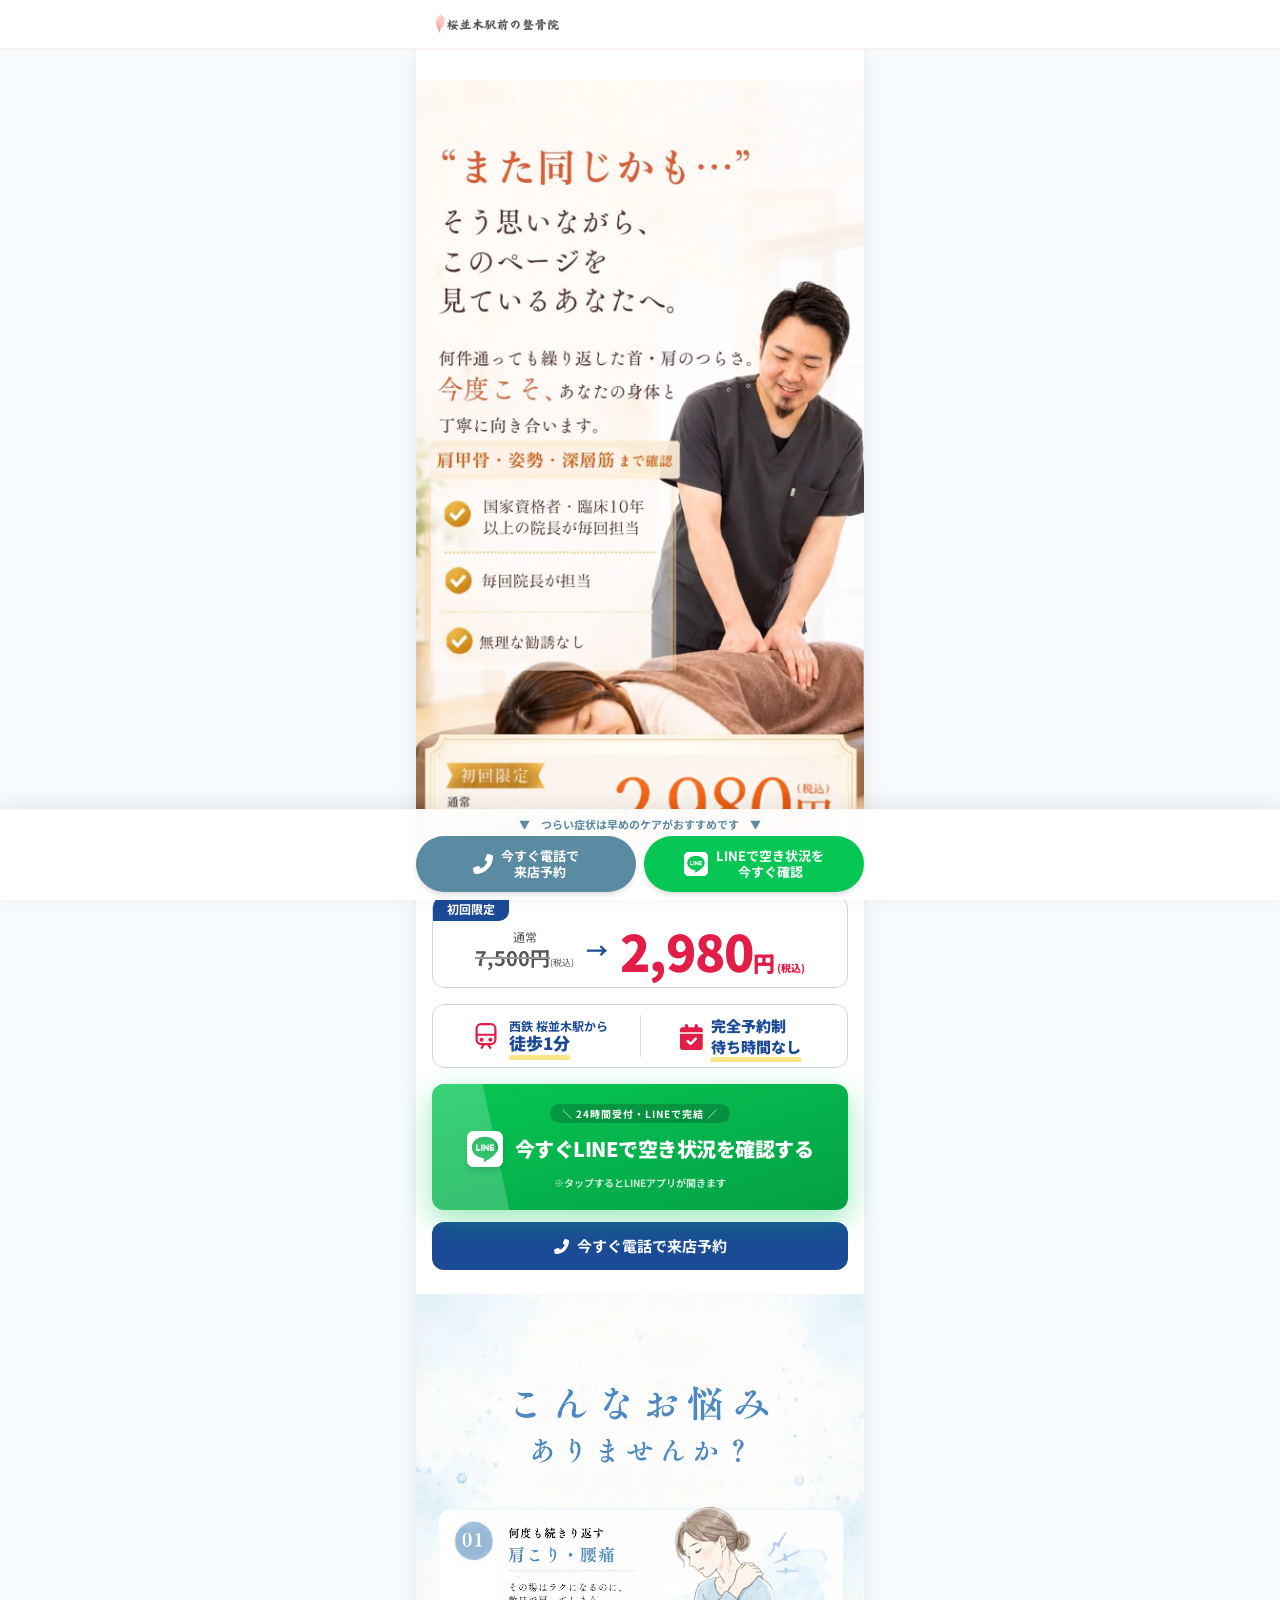
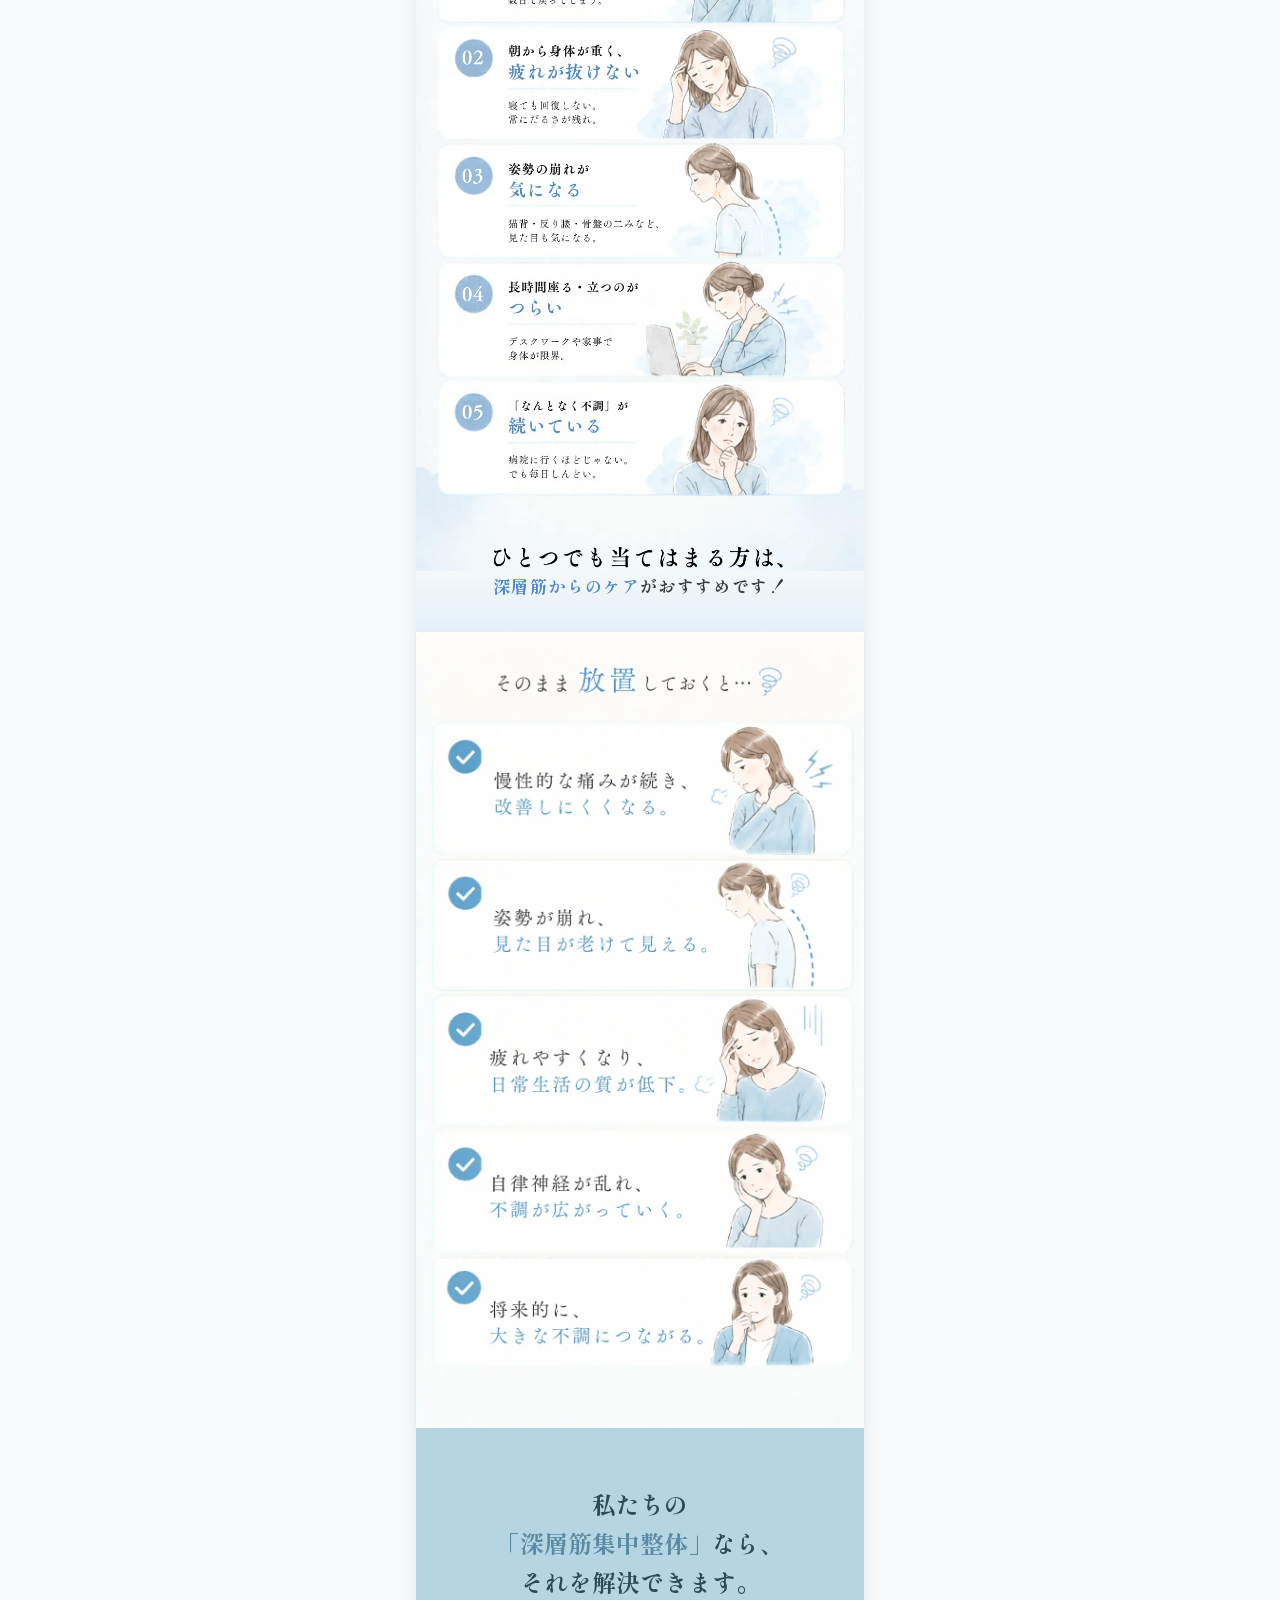
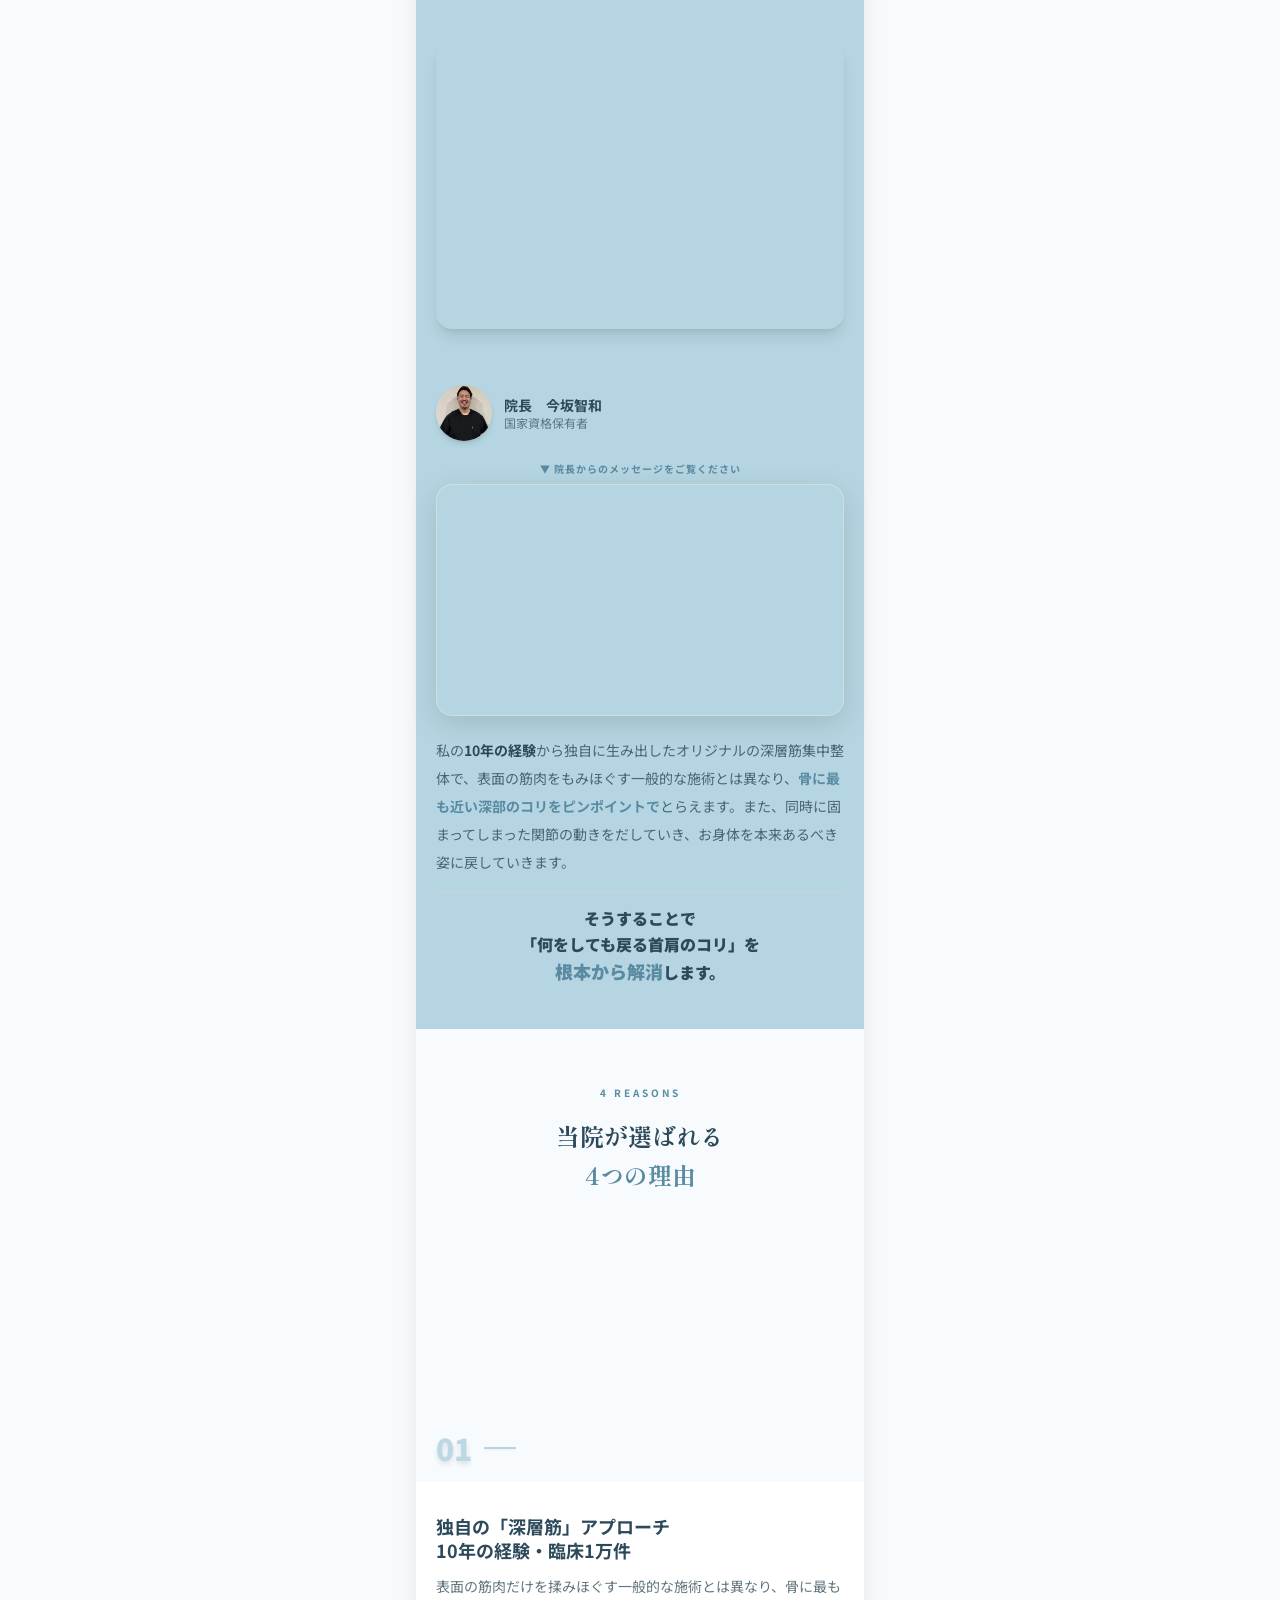
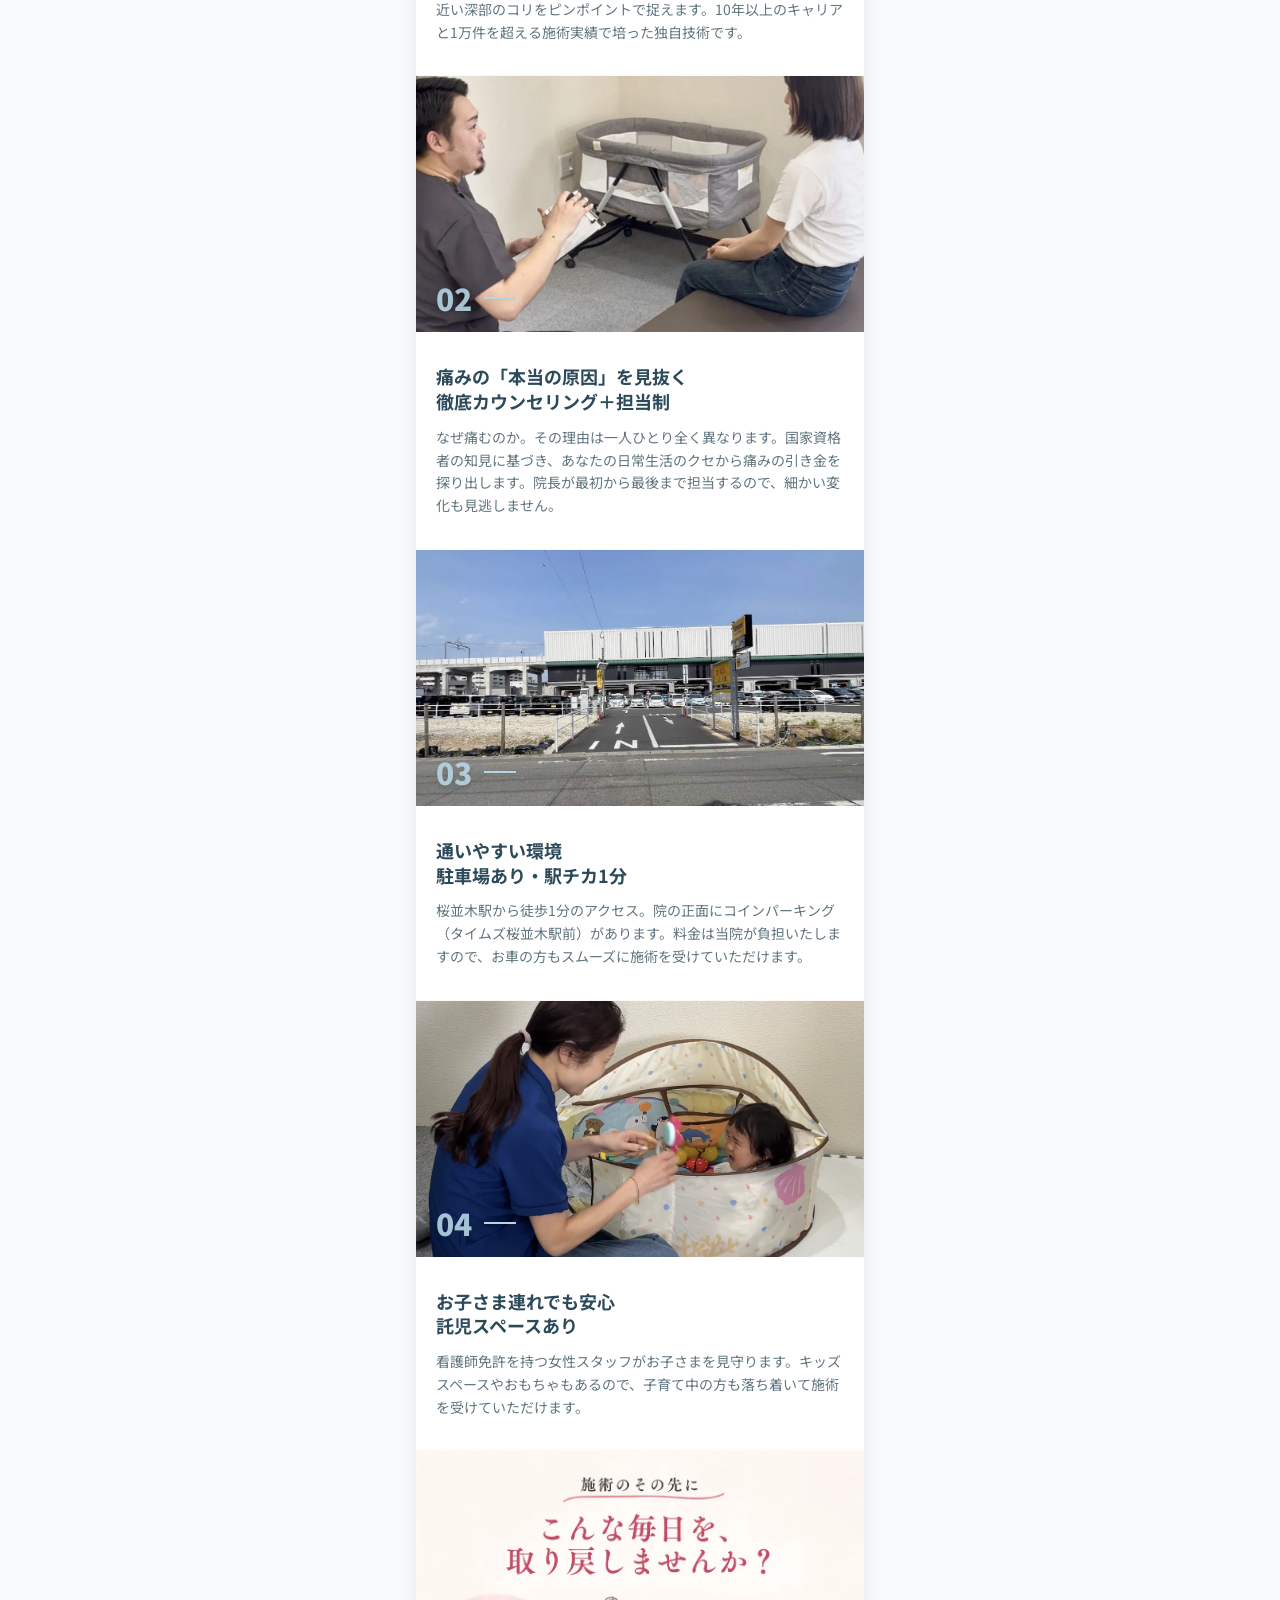
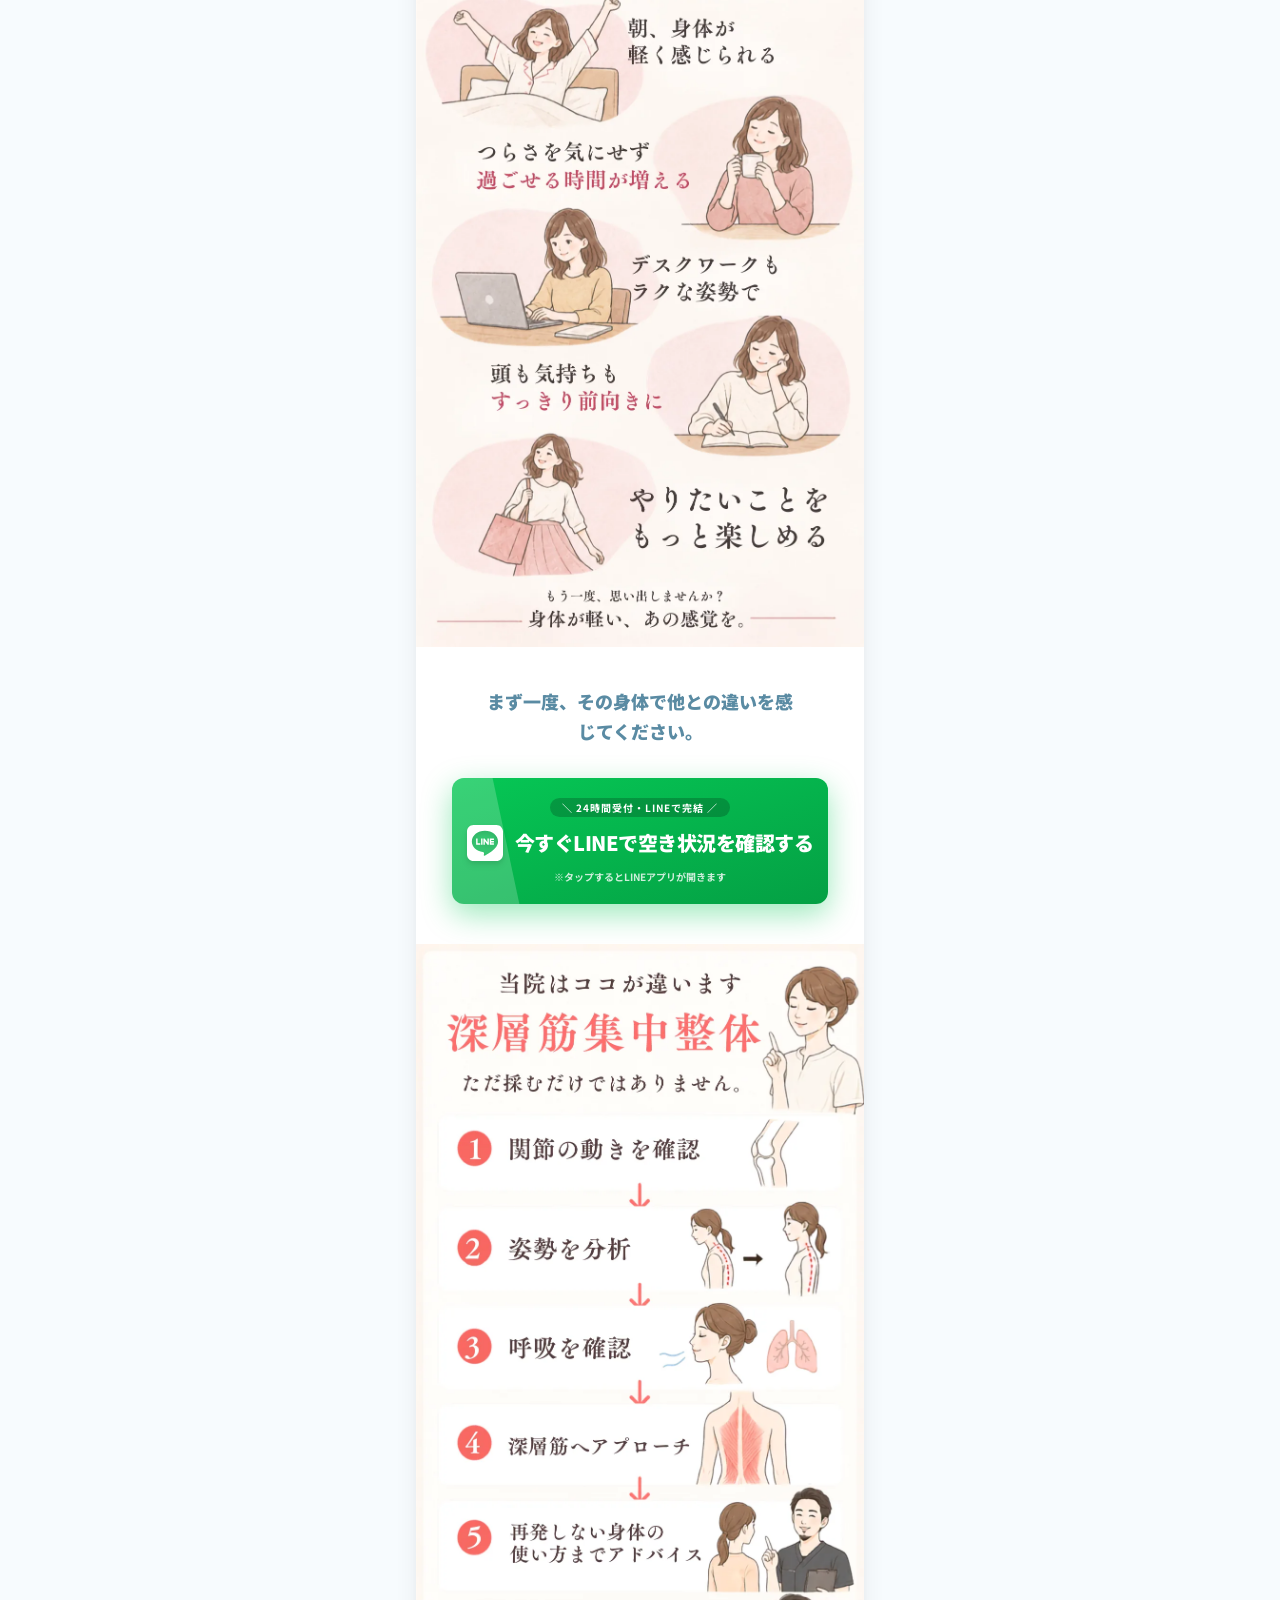
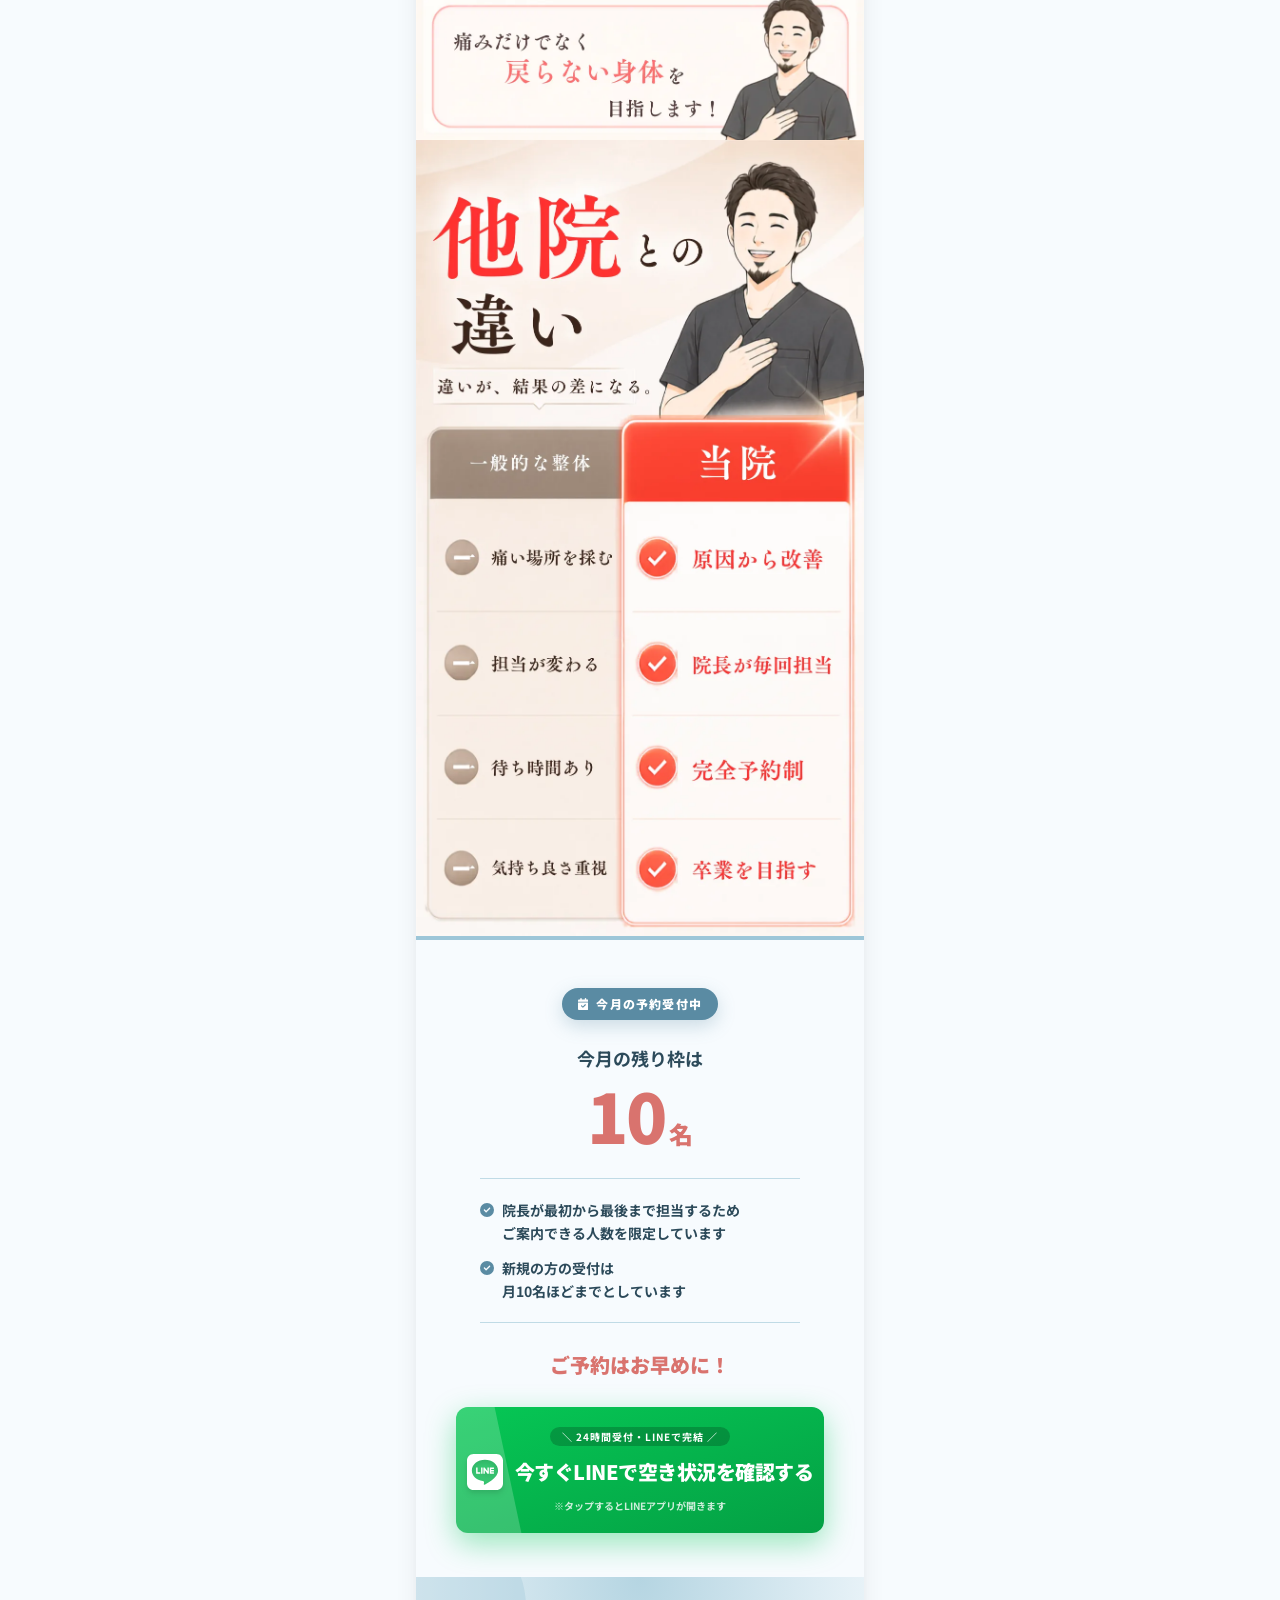
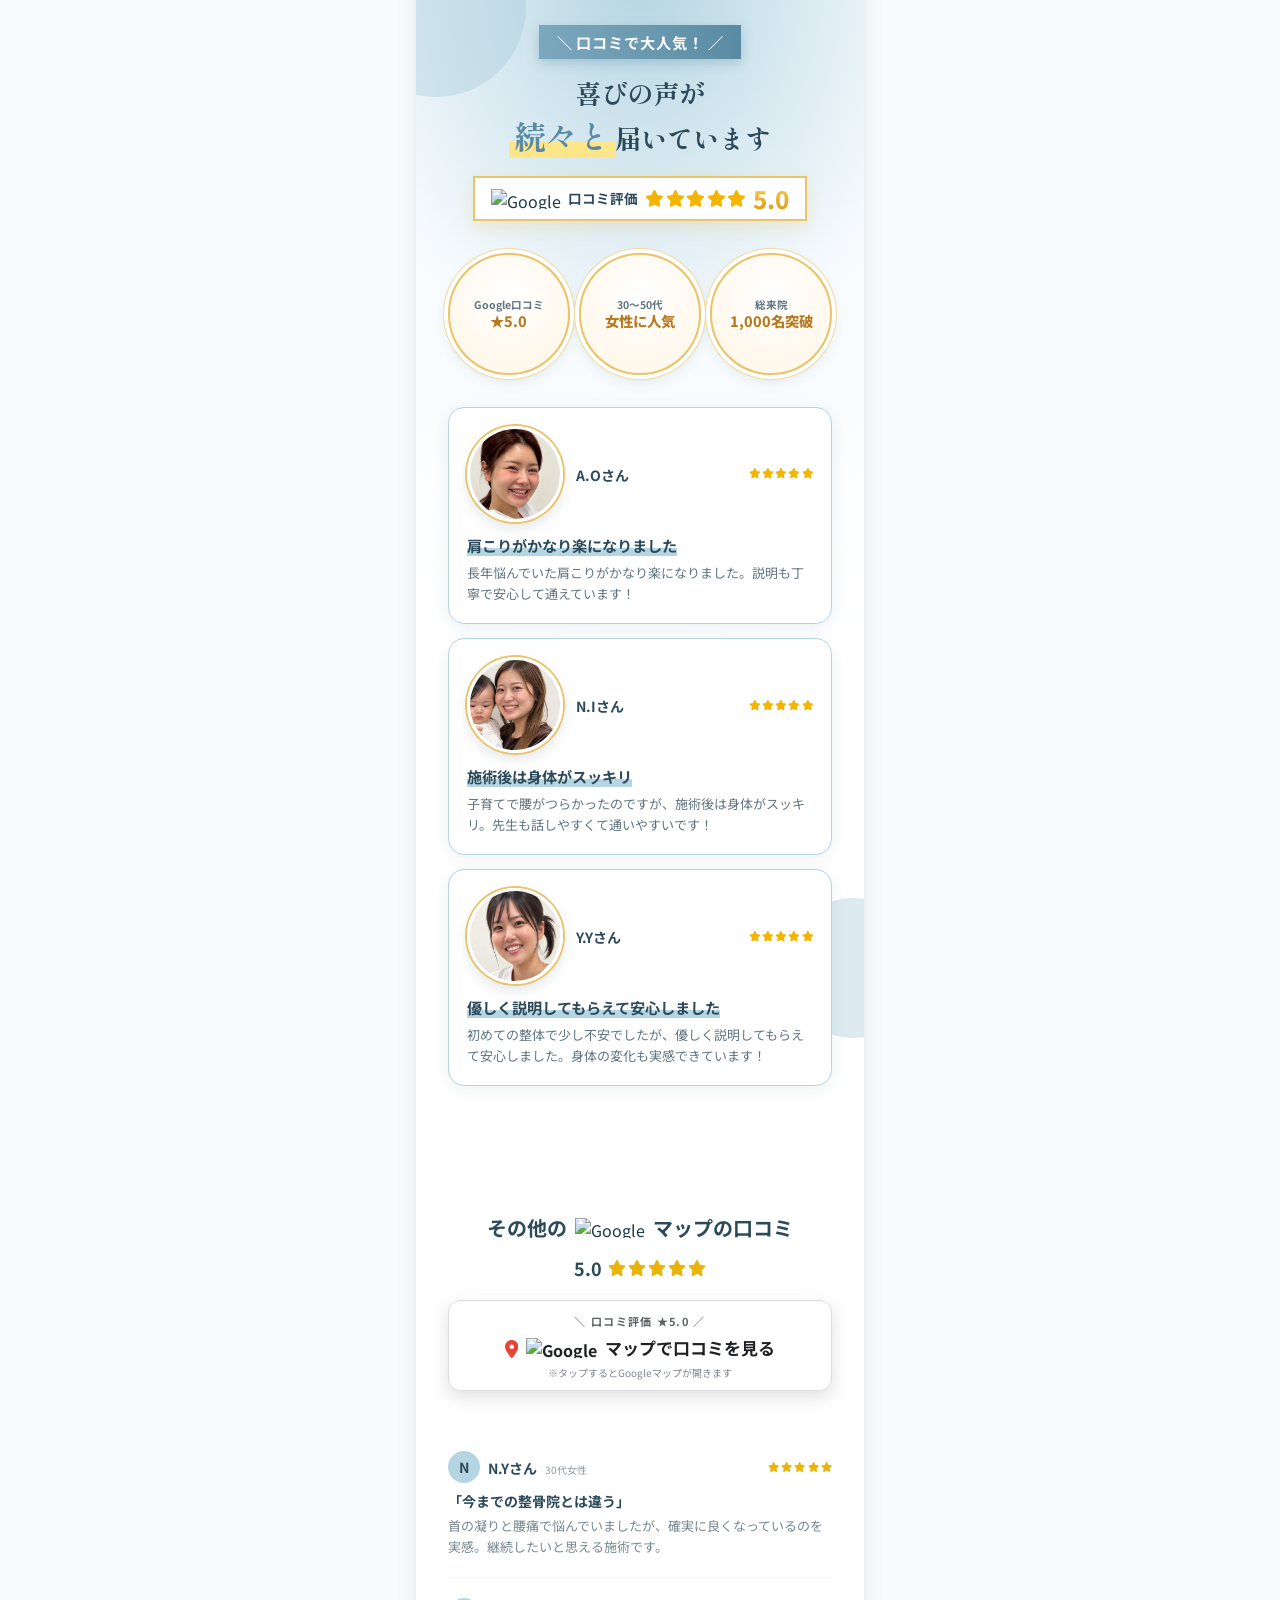
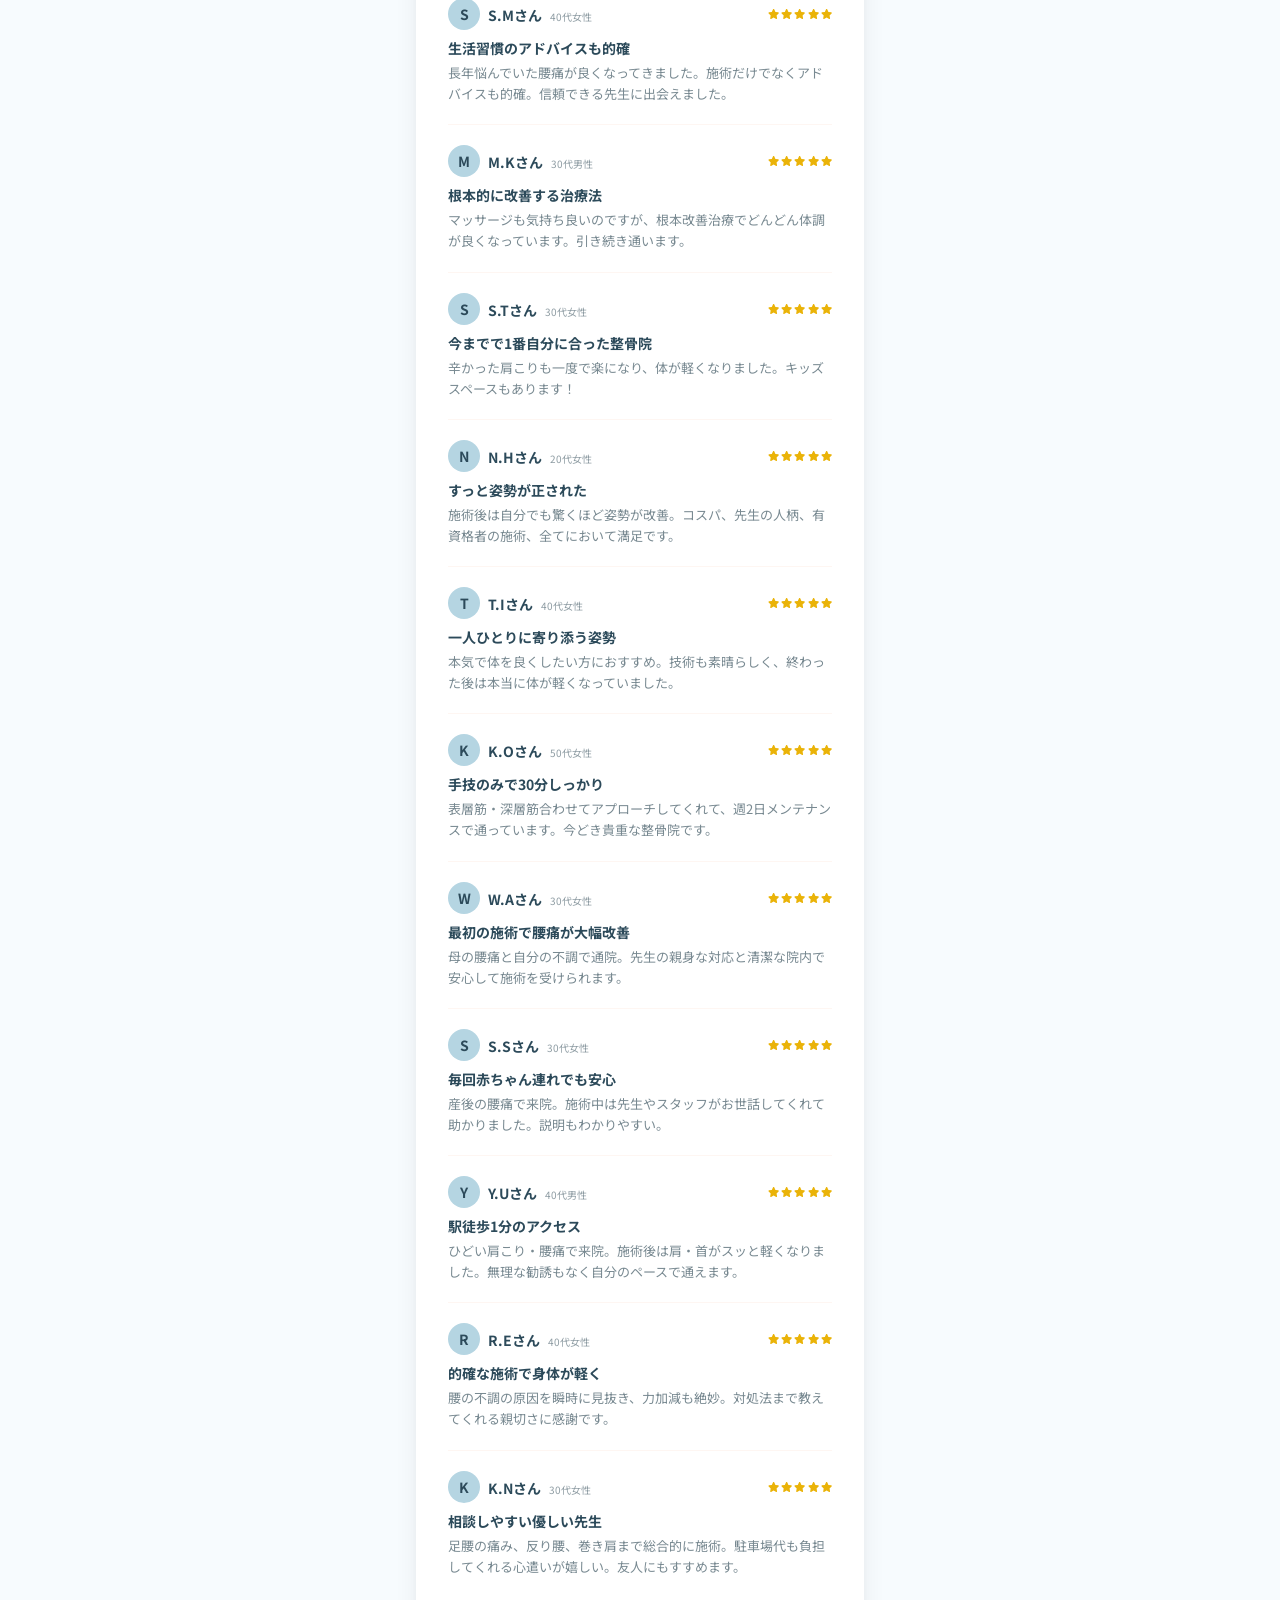
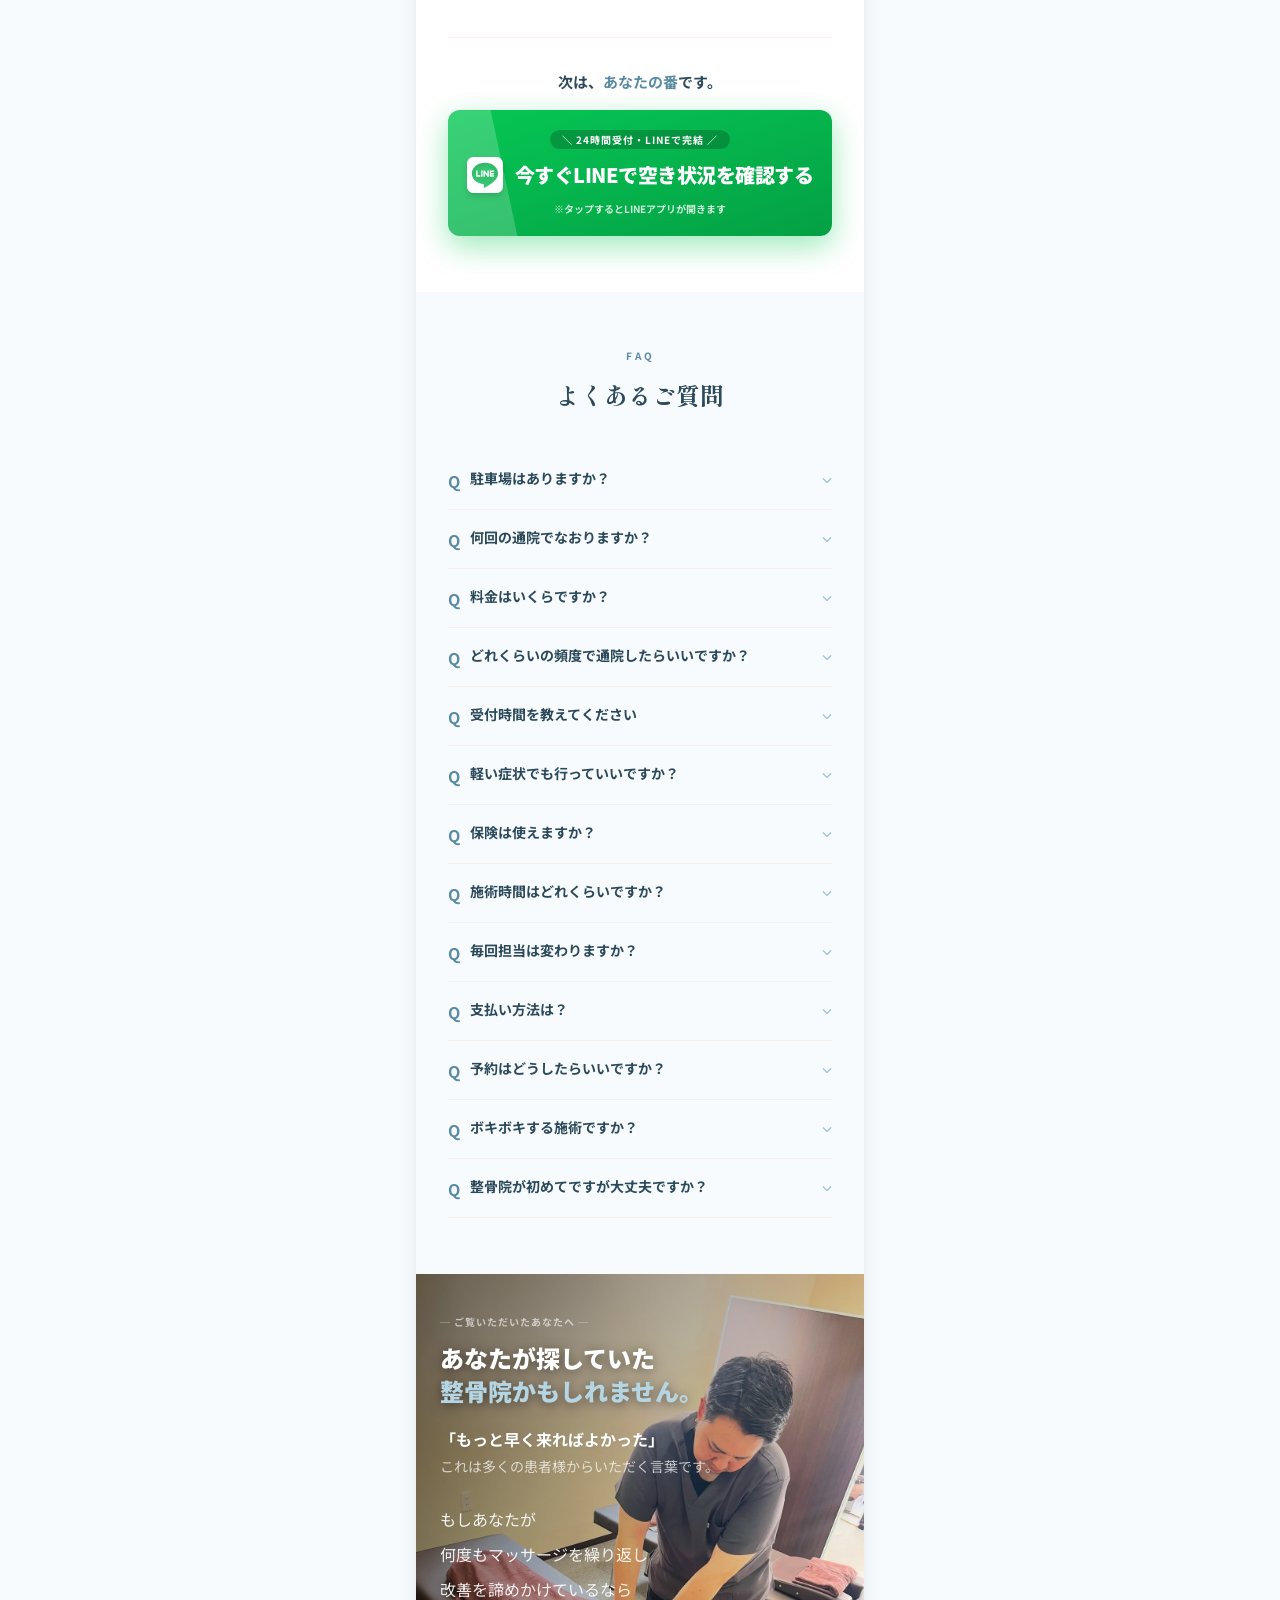
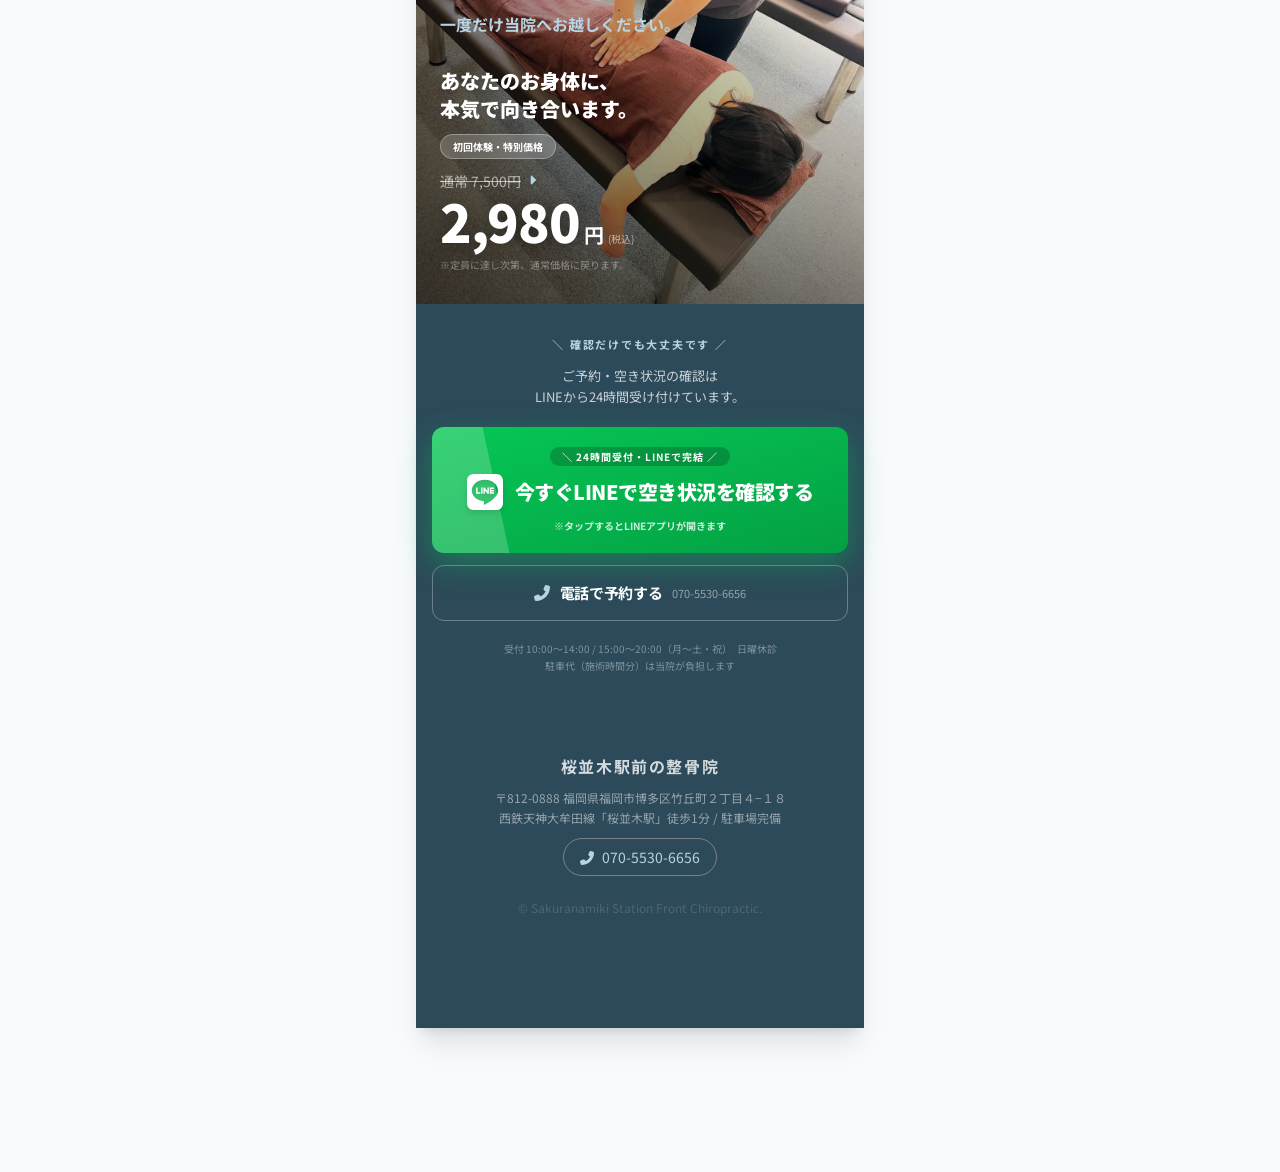
==== commit cf8f7210: "駐車場は提携ではないので文言を修正（院の正面のコインパーキング・施術時間分は当院負担） Co-Authored-By: Claude Opus 5.5 <noreply@anthropic.com>" ====
--- a/c.html
+++ b/c.html
@@ -129,7 +129,7 @@
             var variant = 'c'; /* PRERENDER:VARIANT */
             var hero = (variant === 'c')
                 ? './images/hero-empathy.webp'
-                : './images/hero-katakoshi7-poster.webp';
+                : './images/hero-katakoshi8-poster.webp';
 
             window.AB_VARIANT = variant;
             document.documentElement.setAttribute('data-variant', variant);
@@ -289,7 +289,7 @@
     <!-- BEGIN prerendered : 以下は tools/prerender.js の出力。直接編集しないこと。
          中身を変えるときは app.js を直してから node tools/prerender.js を実行する。 -->
     <div id="root">
-<div class="w-full max-w-md mx-auto shadow-xl bg-white min-h-screen relative my-0 md:my-8"><div class="fixed top-0 left-0 w-full bg-white/95 backdrop-blur border-b border-skin-peach/60 shadow-sm z-50"><div class="max-w-md mx-auto flex items-center justify-between px-3 py-2"><a href="#" class="flex-shrink-0"><img src="./images/logo-new2.webp" alt="桜並木駅前の整骨院" width="726" height="161" class="h-8 w-auto"/></a></div></div><div class="pt-12 bg-white"><div class="w-full"><img src="./images/hero-empathy.webp" alt="「また同じかも…」そう思いながらこのページを見ているあなたへ。何件通っても繰り返した首・肩のつらさに、今度こそ丁寧に向き合います。初回限定2,980円" width="941" height="1672" fetchpriority="high" data-hero="" decoding="async" class="w-full h-auto block"/></div><div style="padding:20px 0 24px"><div style="margin:0 16px 16px;padding:14px 16px 12px;border:1.5px solid #c9d6ea;border-radius:12px;background:#ffffff;position:relative"><span style="position:absolute;left:0;top:0;background:#1b4a96;color:#fff;font-size:12px;font-weight:700;padding:3px 14px;border-radius:10px 0 10px 0">初回限定</span><div class="flex items-center justify-center" style="gap:12px;margin-top:14px"><span style="color:#555;font-size:12px;line-height:1.3;text-align:center">通常<br/><span style="font-size:20px;font-weight:700;text-decoration:line-through;text-decoration-color:#999">7,500円</span><span style="font-size:9px">(税込)</span></span><span style="color:#1b4a96;font-size:22px;font-weight:700">→</span><span style="color:#e11d48;font-weight:900;line-height:1;white-space:nowrap"><span style="font-size:50px;letter-spacing:-0.02em">2,980</span><span style="font-size:22px">円</span><span style="font-size:10px;margin-left:2px">(税込)</span></span></div></div><div class="flex items-center" style="margin:0 16px 16px;padding:10px 6px;border:1.5px solid #c9d6ea;border-radius:12px;background:#fff"><div class="flex items-center justify-center" style="flex:1;gap:8px"><svg viewBox="0 0 48 48" width="30" height="30" fill="none" stroke="#e11d48" stroke-width="3.5" stroke-linejoin="round" stroke-linecap="round"><rect x="9" y="5" width="30" height="32" rx="7"></rect><path d="M9 22h30M17 43l4-6M31 43l-4-6"></path><circle cx="17" cy="30" r="1.5" fill="#e11d48"></circle><circle cx="31" cy="30" r="1.5" fill="#e11d48"></circle></svg><span style="font-size:12px;line-height:1.4;color:#1b4a96;font-weight:700">西鉄 桜並木駅から<br/><span style="font-size:17px;font-weight:900;border-bottom:5px solid #fde68a;line-height:1.1">徒歩1分</span></span></div><div style="width:1px;align-self:stretch;background:#d5dbe6"></div><div class="flex items-center justify-center" style="flex:1;gap:8px"><span style="color:#e11d48;font-size:26px;line-height:1"><svg class="" viewBox="0 0 448 512" fill="currentColor" aria-hidden="true" focusable="false" style="height:1em;width:0.875em;display:inline-block;vertical-align:-0.125em"><path d="M128 0c17.7 0 32 14.3 32 32V64H288V32c0-17.7 14.3-32 32-32s32 14.3 32 32V64h48c26.5 0 48 21.5 48 48v48H0V112C0 85.5 21.5 64 48 64H96V32c0-17.7 14.3-32 32-32zM0 192H448V464c0 26.5-21.5 48-48 48H48c-26.5 0-48-21.5-48-48V192zM329 305c9.4-9.4 9.4-24.6 0-33.9s-24.6-9.4-33.9 0l-87 87-39-39c-9.4-9.4-24.6-9.4-33.9 0s-9.4 24.6 0 33.9l56 56c9.4 9.4 24.6 9.4 33.9 0L329 305z"></path></svg></span><span style="font-size:15px;line-height:1.4;color:#1b4a96;font-weight:900">完全予約制<br/><span style="border-bottom:5px solid #fde68a;line-height:1.1">待ち時間なし</span></span></div></div><div class="w-full px-4  " data-cta-line=""><a href="https://lin.ee/uqCRkRL" class="block w-full bg-gradient-to-br from-[#06C755] to-[#04a044] text-white font-bold py-5 rounded-xl shadow-[0_10px_30px_rgba(6,199,85,0.4)] hover:-translate-y-1 hover:shadow-[0_15px_40px_rgba(6,199,85,0.5)] active:scale-[0.97] transition-all relative overflow-hidden group"><div class="absolute inset-0 w-1/4 h-full bg-white/20 skew-x-12 -ml-10 group-hover:ml-[120%] transition-all duration-700"></div><div class="flex flex-col items-center gap-1 relative z-10"><span class="text-[10px] tracking-widest bg-black/20 px-3 py-0.5 rounded-full">＼ 24時間受付・LINEで完結 ／</span><div class="flex items-center gap-3 mt-1"><svg class="text-4xl drop-shadow-md" viewBox="0 0 512 512" fill="currentColor" aria-hidden="true" focusable="false" style="height:1em;width:1em;display:inline-block;vertical-align:-0.125em"><path d="M311 196.8v81.3c0 2.1-1.6 3.7-3.7 3.7h-13c-1.3 0-2.4-.7-3-1.5l-37.3-50.3v48.2c0 2.1-1.6 3.7-3.7 3.7h-13c-2.1 0-3.7-1.6-3.7-3.7V196.9c0-2.1 1.6-3.7 3.7-3.7h12.9c1.1 0 2.4 .6 3 1.6l37.3 50.3V196.9c0-2.1 1.6-3.7 3.7-3.7h13c2.1-.1 3.8 1.6 3.8 3.5zm-93.7-3.7h-13c-2.1 0-3.7 1.6-3.7 3.7v81.3c0 2.1 1.6 3.7 3.7 3.7h13c2.1 0 3.7-1.6 3.7-3.7V196.8c0-1.9-1.6-3.7-3.7-3.7zm-31.4 68.1H150.3V196.8c0-2.1-1.6-3.7-3.7-3.7h-13c-2.1 0-3.7 1.6-3.7 3.7v81.3c0 1 .3 1.8 1 2.5c.7 .6 1.5 1 2.5 1h52.2c2.1 0 3.7-1.6 3.7-3.7v-13c0-1.9-1.6-3.7-3.5-3.7zm193.7-68.1H327.3c-1.9 0-3.7 1.6-3.7 3.7v81.3c0 1.9 1.6 3.7 3.7 3.7h52.2c2.1 0 3.7-1.6 3.7-3.7V265c0-2.1-1.6-3.7-3.7-3.7H344V247.7h35.5c2.1 0 3.7-1.6 3.7-3.7V230.9c0-2.1-1.6-3.7-3.7-3.7H344V213.5h35.5c2.1 0 3.7-1.6 3.7-3.7v-13c-.1-1.9-1.7-3.7-3.7-3.7zM512 93.4V419.4c-.1 51.2-42.1 92.7-93.4 92.6H92.6C41.4 511.9-.1 469.8 0 418.6V92.6C.1 41.4 42.2-.1 93.4 0H419.4c51.2 .1 92.7 42.1 92.6 93.4zM441.6 233.5c0-83.4-83.7-151.3-186.4-151.3s-186.4 67.9-186.4 151.3c0 74.7 66.3 137.4 155.9 149.3c21.8 4.7 19.3 12.7 14.4 42.1c-.8 4.7-3.8 18.4 16.1 10.1s107.3-63.2 146.5-108.2c27-29.7 39.9-59.8 39.9-93.1z"></path></svg><span class="text-[17px] sm:text-xl font-black tracking-tight leading-snug">今すぐLINEで<br class="sm:hidden"/>空き状況を確認する</span></div><span class="text-[10px] mt-1 opacity-80">※タップするとLINEアプリが開きます</span></div></a></div><a href="tel:070-5530-6656" class="block text-center font-bold active:scale-[0.97] transition-all" style="margin:12px 16px 0;padding:13px 16px;border-radius:12px;background:#1b4a96;color:#fff;font-size:15px"><svg class="mr-2" viewBox="0 0 512 512" fill="currentColor" aria-hidden="true" focusable="false" style="height:1em;width:1em;display:inline-block;vertical-align:-0.125em"><path d="M347.1 24.6c7.7-18.6 28-28.5 47.4-23.2l88 24C499.9 30.2 512 46 512 64c0 247.4-200.6 448-448 448c-18 0-33.8-12.1-38.6-29.5l-24-88c-5.3-19.4 4.6-39.7 23.2-47.4l96-40c16.3-6.8 35.2-2.1 46.3 11.6L207.3 368c70.4-33.3 127.4-90.3 160.7-160.7L318.7 167c-13.7-11.2-18.4-30-11.6-46.3l40-96z"></path></svg>今すぐ電話で来店予約</a></div></div><div class="fade-up w-full"><img src="./images/empathy-yoshizumi.webp" width="864" height="1690" loading="lazy" decoding="async" alt="こんなお悩みありませんか？ 01 何度も繰り返す肩こり・腰痛（その場はラクになるのに、数日で戻ってしまう）／02 朝から身体が重く、疲れが抜けない／03 姿勢の崩れが気になる（猫背・反り腰・骨盤のゆがみなど）／04 長時間座る・立つのがつらい／05 「なんとなく不調」が続いている。ひとつでも当てはまる方は、" class="w-full h-auto block"/><p class="font-mincho font-bold text-center" style="margin:0;padding:2px 16px 34px;background:linear-gradient(#f4f8f9, #e3f0f9);color:#3a3a3a;font-size:17px;letter-spacing:0.08em"><span style="color:#4c88c8">深層筋からのケア</span>がおすすめです！</p></div><div class="fade-up w-full"><img src="./images/problem-yoshizumi.webp" width="941" height="1672" loading="lazy" decoding="async" alt="そのまま放置しておくと… 慢性的な痛みが続き、改善しにくくなる／姿勢が崩れ、見た目が老けて見える／疲れやすくなり、日常生活の質が低下／自律神経が乱れ、不調が広がっていく／将来的に、大きな不調につながる。" class="w-full h-auto block drop-shadow-sm"/></div><div class="fade-up w-full bg-skin-peach"><div class="px-5 pt-14 pb-6 text-center"><h2 class="font-mincho text-2xl font-bold text-skin-dark mb-4 leading-relaxed">私たちの<br/><span class="text-skin-rose">「深層筋集中整体」</span>なら、<br/>それを解決できます。</h2></div><div class="px-5 pb-6"><div class="rounded-2xl shadow-lg overflow-hidden"><video src="./images/solution-video-sm.mp4" preload="metadata" autoplay="" muted="" loop="" playsinline="" class="w-full h-72 object-cover"></video></div></div><div class="px-5 py-8"><div class="flex items-center gap-3 mb-5"><img src="./images/director.webp" width="857" height="849" loading="lazy" decoding="async" alt="桜並木駅前の整骨院 院長 今坂智和（国家資格保有）" class="w-14 h-14 rounded-full object-cover shadow-md flex-shrink-0"/><div><p class="text-skin-dark font-bold text-sm">院長　今坂智和</p><p class="text-xs text-skin-text/60">国家資格保有者</p></div></div><div class="mb-5"><p class="text-[10px] text-skin-rose font-bold tracking-widest mb-2 text-center">▼ 院長からのメッセージをご覧ください</p><div class="relative w-full rounded-2xl overflow-hidden shadow-[0_8px_30px_rgba(0,0,0,0.12)] border border-skin-peach/40" style="padding-top:56.25%"><iframe class="absolute inset-0 w-full h-full" src="https://www.youtube.com/embed/KWMeWBIzs2o?rel=0&amp;modestbranding=1" title="院長からのメッセージ" frameBorder="0" allow="accelerometer; autoplay; clipboard-write; encrypted-media; gyroscope; picture-in-picture" allowfullscreen=""></iframe></div></div><p class="text-sm leading-[2] text-skin-dark/80 mb-3">私の<span class="text-skin-dark font-bold">10年の経験</span>から独自に生み出したオリジナルの深層筋集中整体で、表面の筋肉をもみほぐす一般的な施術とは異なり、<span class="text-skin-rose font-bold">骨に最も近い深部のコリをピンポイントで</span>とらえます。また、同時に固まってしまった関節の動きをだしていき、お身体を本来あるべき姿に戻していきます。</p><p class="text-base leading-relaxed text-skin-dark font-black text-center mt-4 py-3 border-t border-skin-blush/40">そうすることで<br/>「何をしても戻る首肩のコリ」を<br/><span class="text-skin-rose text-lg">根本から解消</span>します。</p></div></div><div class="fade-up w-full bg-skin-cream"><div class="px-5 pt-14 pb-8 text-center"><span class="text-skin-rose text-[10px] tracking-[0.3em] font-bold block mb-4">4 REASONS</span><h2 class="font-mincho text-2xl font-bold text-skin-dark leading-relaxed">当院が選ばれる<br/><span class="text-skin-rose">4つの理由</span></h2></div><div class="w-full"><div class="w-full relative"><video src="./images/technique-sm.mp4" preload="metadata" autoplay="" muted="" loop="" playsinline="" class="w-full h-64 object-cover block"></video><div class="absolute bottom-4 left-5 flex items-center gap-3"><span class="text-skin-peach font-black text-3xl opacity-90 drop-shadow-md">01</span><div class="h-[2px] bg-skin-peach w-8 shadow-sm"></div></div></div><div class="px-5 py-8 bg-white border-b border-skin-peach/30"><h3 class="text-lg font-bold text-skin-dark mb-3 leading-snug">独自の「深層筋」アプローチ<br/>10年の経験・臨床1万件</h3><p class="text-sm text-skin-text/70 leading-relaxed">表面の筋肉だけを揉みほぐす一般的な施術とは異なり、骨に最も近い深部のコリをピンポイントで捉えます。10年以上のキャリアと1万件を超える施術実績で培った独自技術です。</p></div></div><div class="w-full"><div class="w-full relative"><img src="./images/counseling.webp" alt="feature" loading="lazy" decoding="async" class="w-full h-64 object-cover block"/><div class="absolute bottom-4 left-5 flex items-center gap-3"><span class="text-skin-peach font-black text-3xl opacity-90 drop-shadow-md">02</span><div class="h-[2px] bg-skin-peach w-8 shadow-sm"></div></div></div><div class="px-5 py-8 bg-white border-b border-skin-peach/30"><h3 class="text-lg font-bold text-skin-dark mb-3 leading-snug">痛みの「本当の原因」を見抜く<br/>徹底カウンセリング＋担当制</h3><p class="text-sm text-skin-text/70 leading-relaxed">なぜ痛むのか。その理由は一人ひとり全く異なります。国家資格者の知見に基づき、あなたの日常生活のクセから痛みの引き金を探り出します。院長が最初から最後まで担当するので、細かい変化も見逃しません。</p></div></div><div class="w-full"><div class="w-full relative"><img src="./images/parking.webp" alt="feature" loading="lazy" decoding="async" class="w-full h-64 object-cover block"/><div class="absolute bottom-4 left-5 flex items-center gap-3"><span class="text-skin-peach font-black text-3xl opacity-90 drop-shadow-md">03</span><div class="h-[2px] bg-skin-peach w-8 shadow-sm"></div></div></div><div class="px-5 py-8 bg-white border-b border-skin-peach/30"><h3 class="text-lg font-bold text-skin-dark mb-3 leading-snug">通いやすい環境<br/>提携駐車場あり・駅チカ1分</h3><p class="text-sm text-skin-text/70 leading-relaxed">桜並木駅から徒歩1分のアクセス。提携駐車場（タイムズ桜並木駅前）をご利用いただけます。料金は当院が負担いたしますので、お車の方もスムーズに施術を受けていただけます。</p></div></div><div class="w-full"><div class="w-full relative"><img src="./images/childcare.webp" alt="feature" loading="lazy" decoding="async" class="w-full h-64 object-cover block"/><div class="absolute bottom-4 left-5 flex items-center gap-3"><span class="text-skin-peach font-black text-3xl opacity-90 drop-shadow-md">04</span><div class="h-[2px] bg-skin-peach w-8 shadow-sm"></div></div></div><div class="px-5 py-8 bg-white border-b border-skin-peach/30"><h3 class="text-lg font-bold text-skin-dark mb-3 leading-snug">お子さま連れでも安心<br/>託児スペースあり</h3><p class="text-sm text-skin-text/70 leading-relaxed">看護師免許を持つ女性スタッフがお子さまを見守ります。キッズスペースやおもちゃもあるので、子育て中の方も落ち着いて施術を受けていただけます。</p></div></div></div><div class="fade-up w-full bg-white"><img src="./images/benefit-new.webp" width="941" height="1672" loading="lazy" decoding="async" alt="施術のその先に、こんな毎日を取り戻しませんか？　朝、身体が軽く感じられる／つらさを気にせず過ごせる時間が増える／デスクワークもラクな姿勢で／頭も気持ちもすっきり前向きに／やりたいことをもっと楽しめる" class="w-full h-auto block"/><div class="px-5 py-10 text-center"><p class="text-lg text-skin-dark font-black mb-8 max-w-xs mx-auto leading-relaxed"><span class="animate-text-shimmer text-skin-rose">まず一度、その身体で他との違いを感じてください。</span></p><div class="w-full px-4  " data-cta-line=""><a href="https://lin.ee/uqCRkRL" class="block w-full bg-gradient-to-br from-[#06C755] to-[#04a044] text-white font-bold py-5 rounded-xl shadow-[0_10px_30px_rgba(6,199,85,0.4)] hover:-translate-y-1 hover:shadow-[0_15px_40px_rgba(6,199,85,0.5)] active:scale-[0.97] transition-all relative overflow-hidden group"><div class="absolute inset-0 w-1/4 h-full bg-white/20 skew-x-12 -ml-10 group-hover:ml-[120%] transition-all duration-700"></div><div class="flex flex-col items-center gap-1 relative z-10"><span class="text-[10px] tracking-widest bg-black/20 px-3 py-0.5 rounded-full">＼ 24時間受付・LINEで完結 ／</span><div class="flex items-center gap-3 mt-1"><svg class="text-4xl drop-shadow-md" viewBox="0 0 512 512" fill="currentColor" aria-hidden="true" focusable="false" style="height:1em;width:1em;display:inline-block;vertical-align:-0.125em"><path d="M311 196.8v81.3c0 2.1-1.6 3.7-3.7 3.7h-13c-1.3 0-2.4-.7-3-1.5l-37.3-50.3v48.2c0 2.1-1.6 3.7-3.7 3.7h-13c-2.1 0-3.7-1.6-3.7-3.7V196.9c0-2.1 1.6-3.7 3.7-3.7h12.9c1.1 0 2.4 .6 3 1.6l37.3 50.3V196.9c0-2.1 1.6-3.7 3.7-3.7h13c2.1-.1 3.8 1.6 3.8 3.5zm-93.7-3.7h-13c-2.1 0-3.7 1.6-3.7 3.7v81.3c0 2.1 1.6 3.7 3.7 3.7h13c2.1 0 3.7-1.6 3.7-3.7V196.8c0-1.9-1.6-3.7-3.7-3.7zm-31.4 68.1H150.3V196.8c0-2.1-1.6-3.7-3.7-3.7h-13c-2.1 0-3.7 1.6-3.7 3.7v81.3c0 1 .3 1.8 1 2.5c.7 .6 1.5 1 2.5 1h52.2c2.1 0 3.7-1.6 3.7-3.7v-13c0-1.9-1.6-3.7-3.5-3.7zm193.7-68.1H327.3c-1.9 0-3.7 1.6-3.7 3.7v81.3c0 1.9 1.6 3.7 3.7 3.7h52.2c2.1 0 3.7-1.6 3.7-3.7V265c0-2.1-1.6-3.7-3.7-3.7H344V247.7h35.5c2.1 0 3.7-1.6 3.7-3.7V230.9c0-2.1-1.6-3.7-3.7-3.7H344V213.5h35.5c2.1 0 3.7-1.6 3.7-3.7v-13c-.1-1.9-1.7-3.7-3.7-3.7zM512 93.4V419.4c-.1 51.2-42.1 92.7-93.4 92.6H92.6C41.4 511.9-.1 469.8 0 418.6V92.6C.1 41.4 42.2-.1 93.4 0H419.4c51.2 .1 92.7 42.1 92.6 93.4zM441.6 233.5c0-83.4-83.7-151.3-186.4-151.3s-186.4 67.9-186.4 151.3c0 74.7 66.3 137.4 155.9 149.3c21.8 4.7 19.3 12.7 14.4 42.1c-.8 4.7-3.8 18.4 16.1 10.1s107.3-63.2 146.5-108.2c27-29.7 39.9-59.8 39.9-93.1z"></path></svg><span class="text-[17px] sm:text-xl font-black tracking-tight leading-snug">今すぐLINEで<br class="sm:hidden"/>空き状況を確認する</span></div><span class="text-[10px] mt-1 opacity-80">※タップするとLINEアプリが開きます</span></div></a></div></div></div><div class="fade-up w-full"><img src="./images/clinic-difference.webp" width="941" height="1672" loading="lazy" decoding="async" alt="当院はココが違います。深層筋集中整体はただ揉むだけではありません。1．関節の動きを確認 2．姿勢を分析 3．呼吸を確認 4．深層筋へアプローチ 5．再発しない身体の使い方までアドバイス。痛みだけでなく、戻らない身体を目指します。" class="w-full h-auto block"/></div><div class="fade-up w-full"><img src="./images/comparison-table.webp" width="941" height="1672" loading="lazy" decoding="async" alt="他院との違い。一般的な整体は痛い場所を揉む・担当が変わる・待ち時間あり・気持ち良さ重視。当院は原因から改善・院長が毎回担当・完全予約制・卒業を目指す。" class="w-full h-auto block"/></div><section class="fade-up w-full bg-skin-cream" style="border-top:4px solid #9dc6d8"><div class="px-6 pt-12 text-center" style="padding-bottom:44px"><div class="mb-6"><span class="bg-skin-rose text-white text-xs font-black px-4 py-2 rounded-full tracking-widest" style="display:inline-flex;align-items:center;gap:8px;box-shadow:0 6px 18px rgba(90,139,163,0.28)"><svg class="" viewBox="0 0 448 512" fill="currentColor" aria-hidden="true" focusable="false" style="height:1em;width:0.875em;display:inline-block;vertical-align:-0.125em"><path d="M128 0c17.7 0 32 14.3 32 32V64H288V32c0-17.7 14.3-32 32-32s32 14.3 32 32V64h48c26.5 0 48 21.5 48 48v48H0V112C0 85.5 21.5 64 48 64H96V32c0-17.7 14.3-32 32-32zM0 192H448V464c0 26.5-21.5 48-48 48H48c-26.5 0-48-21.5-48-48V192zM329 305c9.4-9.4 9.4-24.6 0-33.9s-24.6-9.4-33.9 0l-87 87-39-39c-9.4-9.4-24.6-9.4-33.9 0s-9.4 24.6 0 33.9l56 56c9.4 9.4 24.6 9.4 33.9 0L329 305z"></path></svg>今月の予約受付中</span></div><p class="text-skin-dark font-bold text-lg mb-2 leading-relaxed">今月の残り枠は</p><p style="color:#d9736e;margin-bottom:28px"><span data-slots-count="" class="font-black leading-none tracking-tight" style="font-size:68px">8</span><span class="text-2xl font-black ml-1">名</span></p><div class="max-w-xs mx-auto text-left" style="margin-bottom:28px;padding:20px 0 8px;border-top:1px solid rgba(157,198,216,0.6);border-bottom:1px solid rgba(157,198,216,0.6)"><p class="flex items-start gap-2 text-sm text-skin-dark font-bold leading-relaxed" style="margin:0 0 12px"><svg class="text-skin-rose mt-1 flex-shrink-0" viewBox="0 0 512 512" fill="currentColor" aria-hidden="true" focusable="false" style="height:1em;width:1em;display:inline-block;vertical-align:-0.125em"><path d="M256 512A256 256 0 1 0 256 0a256 256 0 1 0 0 512zM369 209L241 337c-9.4 9.4-24.6 9.4-33.9 0l-64-64c-9.4-9.4-9.4-24.6 0-33.9s24.6-9.4 33.9 0l47 47L335 175c9.4-9.4 24.6-9.4 33.9 0s9.4 24.6 0 33.9z"></path></svg><span>院長が最初から最後まで担当するため<br/>ご案内できる人数を限定しています</span></p><p class="flex items-start gap-2 text-sm text-skin-dark font-bold leading-relaxed" style="margin:0 0 12px"><svg class="text-skin-rose mt-1 flex-shrink-0" viewBox="0 0 512 512" fill="currentColor" aria-hidden="true" focusable="false" style="height:1em;width:1em;display:inline-block;vertical-align:-0.125em"><path d="M256 512A256 256 0 1 0 256 0a256 256 0 1 0 0 512zM369 209L241 337c-9.4 9.4-24.6 9.4-33.9 0l-64-64c-9.4-9.4-9.4-24.6 0-33.9s24.6-9.4 33.9 0l47 47L335 175c9.4-9.4 24.6-9.4 33.9 0s9.4 24.6 0 33.9z"></path></svg><span>新規の方の受付は<br/>月10名ほどまでとしています</span></p></div><p class="font-black text-xl" style="color:#d9736e;margin-bottom:28px">ご予約はお早めに！</p><div class="w-full px-4  " data-cta-line=""><a href="https://lin.ee/uqCRkRL" class="block w-full bg-gradient-to-br from-[#06C755] to-[#04a044] text-white font-bold py-5 rounded-xl shadow-[0_10px_30px_rgba(6,199,85,0.4)] hover:-translate-y-1 hover:shadow-[0_15px_40px_rgba(6,199,85,0.5)] active:scale-[0.97] transition-all relative overflow-hidden group"><div class="absolute inset-0 w-1/4 h-full bg-white/20 skew-x-12 -ml-10 group-hover:ml-[120%] transition-all duration-700"></div><div class="flex flex-col items-center gap-1 relative z-10"><span class="text-[10px] tracking-widest bg-black/20 px-3 py-0.5 rounded-full">＼ 24時間受付・LINEで完結 ／</span><div class="flex items-center gap-3 mt-1"><svg class="text-4xl drop-shadow-md" viewBox="0 0 512 512" fill="currentColor" aria-hidden="true" focusable="false" style="height:1em;width:1em;display:inline-block;vertical-align:-0.125em"><path d="M311 196.8v81.3c0 2.1-1.6 3.7-3.7 3.7h-13c-1.3 0-2.4-.7-3-1.5l-37.3-50.3v48.2c0 2.1-1.6 3.7-3.7 3.7h-13c-2.1 0-3.7-1.6-3.7-3.7V196.9c0-2.1 1.6-3.7 3.7-3.7h12.9c1.1 0 2.4 .6 3 1.6l37.3 50.3V196.9c0-2.1 1.6-3.7 3.7-3.7h13c2.1-.1 3.8 1.6 3.8 3.5zm-93.7-3.7h-13c-2.1 0-3.7 1.6-3.7 3.7v81.3c0 2.1 1.6 3.7 3.7 3.7h13c2.1 0 3.7-1.6 3.7-3.7V196.8c0-1.9-1.6-3.7-3.7-3.7zm-31.4 68.1H150.3V196.8c0-2.1-1.6-3.7-3.7-3.7h-13c-2.1 0-3.7 1.6-3.7 3.7v81.3c0 1 .3 1.8 1 2.5c.7 .6 1.5 1 2.5 1h52.2c2.1 0 3.7-1.6 3.7-3.7v-13c0-1.9-1.6-3.7-3.5-3.7zm193.7-68.1H327.3c-1.9 0-3.7 1.6-3.7 3.7v81.3c0 1.9 1.6 3.7 3.7 3.7h52.2c2.1 0 3.7-1.6 3.7-3.7V265c0-2.1-1.6-3.7-3.7-3.7H344V247.7h35.5c2.1 0 3.7-1.6 3.7-3.7V230.9c0-2.1-1.6-3.7-3.7-3.7H344V213.5h35.5c2.1 0 3.7-1.6 3.7-3.7v-13c-.1-1.9-1.7-3.7-3.7-3.7zM512 93.4V419.4c-.1 51.2-42.1 92.7-93.4 92.6H92.6C41.4 511.9-.1 469.8 0 418.6V92.6C.1 41.4 42.2-.1 93.4 0H419.4c51.2 .1 92.7 42.1 92.6 93.4zM441.6 233.5c0-83.4-83.7-151.3-186.4-151.3s-186.4 67.9-186.4 151.3c0 74.7 66.3 137.4 155.9 149.3c21.8 4.7 19.3 12.7 14.4 42.1c-.8 4.7-3.8 18.4 16.1 10.1s107.3-63.2 146.5-108.2c27-29.7 39.9-59.8 39.9-93.1z"></path></svg><span class="text-[17px] sm:text-xl font-black tracking-tight leading-snug">今すぐLINEで<br class="sm:hidden"/>空き状況を確認する</span></div><span class="text-[10px] mt-1 opacity-80">※タップするとLINEアプリが開きます</span></div></a></div></div></section><section id="voices" class="fade-up w-full rv-sec"><div class="px-5 pt-12 rv-inner"><div class="text-center mb-8"><p class="rv-ribbon">＼ 口コミで大人気！ ／</p><h2 class="rv-heading font-mincho">喜びの声が<br/><span class="rv-heading-em">続々と</span>届いています</h2><div class="rv-score"><img src="https://upload.wikimedia.org/wikipedia/commons/2/2f/Google_2015_logo.svg" alt="Google" class="h-5"/><span class="rv-score-label">口コミ評価</span><div class="rv-stars rv-stars-lg"><svg class="" viewBox="0 0 576 512" fill="currentColor" aria-hidden="true" focusable="false" style="height:1em;width:1.125em;display:inline-block;vertical-align:-0.125em"><path d="M316.9 18C311.6 7 300.4 0 288.1 0s-23.4 7-28.8 18L195 150.3 51.4 171.5c-12 1.8-22 10.2-25.7 21.7s-.7 24.2 7.9 32.7L137.8 329 113.2 474.7c-2 12 3 24.2 12.9 31.3s23 8 33.8 2.3l128.3-68.5 128.3 68.5c10.8 5.7 23.9 4.9 33.8-2.3s14.9-19.3 12.9-31.3L438.5 329 542.7 225.9c8.6-8.5 11.7-21.2 7.9-32.7s-13.7-19.9-25.7-21.7L381.2 150.3 316.9 18z"></path></svg><svg class="" viewBox="0 0 576 512" fill="currentColor" aria-hidden="true" focusable="false" style="height:1em;width:1.125em;display:inline-block;vertical-align:-0.125em"><path d="M316.9 18C311.6 7 300.4 0 288.1 0s-23.4 7-28.8 18L195 150.3 51.4 171.5c-12 1.8-22 10.2-25.7 21.7s-.7 24.2 7.9 32.7L137.8 329 113.2 474.7c-2 12 3 24.2 12.9 31.3s23 8 33.8 2.3l128.3-68.5 128.3 68.5c10.8 5.7 23.9 4.9 33.8-2.3s14.9-19.3 12.9-31.3L438.5 329 542.7 225.9c8.6-8.5 11.7-21.2 7.9-32.7s-13.7-19.9-25.7-21.7L381.2 150.3 316.9 18z"></path></svg><svg class="" viewBox="0 0 576 512" fill="currentColor" aria-hidden="true" focusable="false" style="height:1em;width:1.125em;display:inline-block;vertical-align:-0.125em"><path d="M316.9 18C311.6 7 300.4 0 288.1 0s-23.4 7-28.8 18L195 150.3 51.4 171.5c-12 1.8-22 10.2-25.7 21.7s-.7 24.2 7.9 32.7L137.8 329 113.2 474.7c-2 12 3 24.2 12.9 31.3s23 8 33.8 2.3l128.3-68.5 128.3 68.5c10.8 5.7 23.9 4.9 33.8-2.3s14.9-19.3 12.9-31.3L438.5 329 542.7 225.9c8.6-8.5 11.7-21.2 7.9-32.7s-13.7-19.9-25.7-21.7L381.2 150.3 316.9 18z"></path></svg><svg class="" viewBox="0 0 576 512" fill="currentColor" aria-hidden="true" focusable="false" style="height:1em;width:1.125em;display:inline-block;vertical-align:-0.125em"><path d="M316.9 18C311.6 7 300.4 0 288.1 0s-23.4 7-28.8 18L195 150.3 51.4 171.5c-12 1.8-22 10.2-25.7 21.7s-.7 24.2 7.9 32.7L137.8 329 113.2 474.7c-2 12 3 24.2 12.9 31.3s23 8 33.8 2.3l128.3-68.5 128.3 68.5c10.8 5.7 23.9 4.9 33.8-2.3s14.9-19.3 12.9-31.3L438.5 329 542.7 225.9c8.6-8.5 11.7-21.2 7.9-32.7s-13.7-19.9-25.7-21.7L381.2 150.3 316.9 18z"></path></svg><svg class="" viewBox="0 0 576 512" fill="currentColor" aria-hidden="true" focusable="false" style="height:1em;width:1.125em;display:inline-block;vertical-align:-0.125em"><path d="M316.9 18C311.6 7 300.4 0 288.1 0s-23.4 7-28.8 18L195 150.3 51.4 171.5c-12 1.8-22 10.2-25.7 21.7s-.7 24.2 7.9 32.7L137.8 329 113.2 474.7c-2 12 3 24.2 12.9 31.3s23 8 33.8 2.3l128.3-68.5 128.3 68.5c10.8 5.7 23.9 4.9 33.8-2.3s14.9-19.3 12.9-31.3L438.5 329 542.7 225.9c8.6-8.5 11.7-21.2 7.9-32.7s-13.7-19.9-25.7-21.7L381.2 150.3 316.9 18z"></path></svg></div><span class="rv-score-num">5.0</span></div></div><ul class="rv-badges"><li class="rv-badge"><span class="rv-badge-sub">Google口コミ</span><b>★5.0</b></li><li class="rv-badge"><span class="rv-badge-sub">30〜50代</span><b>女性に人気</b></li><li class="rv-badge"><span class="rv-badge-sub">総来院</span><b>1,000名突破</b></li></ul><div class="max-w-sm mx-auto rv-list"><div class="rv-card"><div class="flex items-center justify-between mb-3"><div class="flex items-center gap-2"><img src="./images/voice-ao.webp" alt="A.Oさん" width="96" height="96" loading="lazy" decoding="async" class="rv-photo"/><div><span class="font-bold text-skin-dark text-sm">A.Oさん</span></div></div><div class="rv-stars rv-stars-sm"><svg class="" viewBox="0 0 576 512" fill="currentColor" aria-hidden="true" focusable="false" style="height:1em;width:1.125em;display:inline-block;vertical-align:-0.125em"><path d="M316.9 18C311.6 7 300.4 0 288.1 0s-23.4 7-28.8 18L195 150.3 51.4 171.5c-12 1.8-22 10.2-25.7 21.7s-.7 24.2 7.9 32.7L137.8 329 113.2 474.7c-2 12 3 24.2 12.9 31.3s23 8 33.8 2.3l128.3-68.5 128.3 68.5c10.8 5.7 23.9 4.9 33.8-2.3s14.9-19.3 12.9-31.3L438.5 329 542.7 225.9c8.6-8.5 11.7-21.2 7.9-32.7s-13.7-19.9-25.7-21.7L381.2 150.3 316.9 18z"></path></svg><svg class="" viewBox="0 0 576 512" fill="currentColor" aria-hidden="true" focusable="false" style="height:1em;width:1.125em;display:inline-block;vertical-align:-0.125em"><path d="M316.9 18C311.6 7 300.4 0 288.1 0s-23.4 7-28.8 18L195 150.3 51.4 171.5c-12 1.8-22 10.2-25.7 21.7s-.7 24.2 7.9 32.7L137.8 329 113.2 474.7c-2 12 3 24.2 12.9 31.3s23 8 33.8 2.3l128.3-68.5 128.3 68.5c10.8 5.7 23.9 4.9 33.8-2.3s14.9-19.3 12.9-31.3L438.5 329 542.7 225.9c8.6-8.5 11.7-21.2 7.9-32.7s-13.7-19.9-25.7-21.7L381.2 150.3 316.9 18z"></path></svg><svg class="" viewBox="0 0 576 512" fill="currentColor" aria-hidden="true" focusable="false" style="height:1em;width:1.125em;display:inline-block;vertical-align:-0.125em"><path d="M316.9 18C311.6 7 300.4 0 288.1 0s-23.4 7-28.8 18L195 150.3 51.4 171.5c-12 1.8-22 10.2-25.7 21.7s-.7 24.2 7.9 32.7L137.8 329 113.2 474.7c-2 12 3 24.2 12.9 31.3s23 8 33.8 2.3l128.3-68.5 128.3 68.5c10.8 5.7 23.9 4.9 33.8-2.3s14.9-19.3 12.9-31.3L438.5 329 542.7 225.9c8.6-8.5 11.7-21.2 7.9-32.7s-13.7-19.9-25.7-21.7L381.2 150.3 316.9 18z"></path></svg><svg class="" viewBox="0 0 576 512" fill="currentColor" aria-hidden="true" focusable="false" style="height:1em;width:1.125em;display:inline-block;vertical-align:-0.125em"><path d="M316.9 18C311.6 7 300.4 0 288.1 0s-23.4 7-28.8 18L195 150.3 51.4 171.5c-12 1.8-22 10.2-25.7 21.7s-.7 24.2 7.9 32.7L137.8 329 113.2 474.7c-2 12 3 24.2 12.9 31.3s23 8 33.8 2.3l128.3-68.5 128.3 68.5c10.8 5.7 23.9 4.9 33.8-2.3s14.9-19.3 12.9-31.3L438.5 329 542.7 225.9c8.6-8.5 11.7-21.2 7.9-32.7s-13.7-19.9-25.7-21.7L381.2 150.3 316.9 18z"></path></svg><svg class="" viewBox="0 0 576 512" fill="currentColor" aria-hidden="true" focusable="false" style="height:1em;width:1.125em;display:inline-block;vertical-align:-0.125em"><path d="M316.9 18C311.6 7 300.4 0 288.1 0s-23.4 7-28.8 18L195 150.3 51.4 171.5c-12 1.8-22 10.2-25.7 21.7s-.7 24.2 7.9 32.7L137.8 329 113.2 474.7c-2 12 3 24.2 12.9 31.3s23 8 33.8 2.3l128.3-68.5 128.3 68.5c10.8 5.7 23.9 4.9 33.8-2.3s14.9-19.3 12.9-31.3L438.5 329 542.7 225.9c8.6-8.5 11.7-21.2 7.9-32.7s-13.7-19.9-25.7-21.7L381.2 150.3 316.9 18z"></path></svg></div></div><p class="rv-card-title"><span class="rv-mark">肩こりがかなり楽になりました</span></p><p class="text-[13px] text-skin-text/70 leading-relaxed">長年悩んでいた肩こりがかなり楽になりました。説明も丁寧で安心して通えています！</p></div><div class="rv-card"><div class="flex items-center justify-between mb-3"><div class="flex items-center gap-2"><img src="./images/voice-ni.webp" alt="N.Iさん" width="96" height="96" loading="lazy" decoding="async" class="rv-photo"/><div><span class="font-bold text-skin-dark text-sm">N.Iさん</span></div></div><div class="rv-stars rv-stars-sm"><svg class="" viewBox="0 0 576 512" fill="currentColor" aria-hidden="true" focusable="false" style="height:1em;width:1.125em;display:inline-block;vertical-align:-0.125em"><path d="M316.9 18C311.6 7 300.4 0 288.1 0s-23.4 7-28.8 18L195 150.3 51.4 171.5c-12 1.8-22 10.2-25.7 21.7s-.7 24.2 7.9 32.7L137.8 329 113.2 474.7c-2 12 3 24.2 12.9 31.3s23 8 33.8 2.3l128.3-68.5 128.3 68.5c10.8 5.7 23.9 4.9 33.8-2.3s14.9-19.3 12.9-31.3L438.5 329 542.7 225.9c8.6-8.5 11.7-21.2 7.9-32.7s-13.7-19.9-25.7-21.7L381.2 150.3 316.9 18z"></path></svg><svg class="" viewBox="0 0 576 512" fill="currentColor" aria-hidden="true" focusable="false" style="height:1em;width:1.125em;display:inline-block;vertical-align:-0.125em"><path d="M316.9 18C311.6 7 300.4 0 288.1 0s-23.4 7-28.8 18L195 150.3 51.4 171.5c-12 1.8-22 10.2-25.7 21.7s-.7 24.2 7.9 32.7L137.8 329 113.2 474.7c-2 12 3 24.2 12.9 31.3s23 8 33.8 2.3l128.3-68.5 128.3 68.5c10.8 5.7 23.9 4.9 33.8-2.3s14.9-19.3 12.9-31.3L438.5 329 542.7 225.9c8.6-8.5 11.7-21.2 7.9-32.7s-13.7-19.9-25.7-21.7L381.2 150.3 316.9 18z"></path></svg><svg class="" viewBox="0 0 576 512" fill="currentColor" aria-hidden="true" focusable="false" style="height:1em;width:1.125em;display:inline-block;vertical-align:-0.125em"><path d="M316.9 18C311.6 7 300.4 0 288.1 0s-23.4 7-28.8 18L195 150.3 51.4 171.5c-12 1.8-22 10.2-25.7 21.7s-.7 24.2 7.9 32.7L137.8 329 113.2 474.7c-2 12 3 24.2 12.9 31.3s23 8 33.8 2.3l128.3-68.5 128.3 68.5c10.8 5.7 23.9 4.9 33.8-2.3s14.9-19.3 12.9-31.3L438.5 329 542.7 225.9c8.6-8.5 11.7-21.2 7.9-32.7s-13.7-19.9-25.7-21.7L381.2 150.3 316.9 18z"></path></svg><svg class="" viewBox="0 0 576 512" fill="currentColor" aria-hidden="true" focusable="false" style="height:1em;width:1.125em;display:inline-block;vertical-align:-0.125em"><path d="M316.9 18C311.6 7 300.4 0 288.1 0s-23.4 7-28.8 18L195 150.3 51.4 171.5c-12 1.8-22 10.2-25.7 21.7s-.7 24.2 7.9 32.7L137.8 329 113.2 474.7c-2 12 3 24.2 12.9 31.3s23 8 33.8 2.3l128.3-68.5 128.3 68.5c10.8 5.7 23.9 4.9 33.8-2.3s14.9-19.3 12.9-31.3L438.5 329 542.7 225.9c8.6-8.5 11.7-21.2 7.9-32.7s-13.7-19.9-25.7-21.7L381.2 150.3 316.9 18z"></path></svg><svg class="" viewBox="0 0 576 512" fill="currentColor" aria-hidden="true" focusable="false" style="height:1em;width:1.125em;display:inline-block;vertical-align:-0.125em"><path d="M316.9 18C311.6 7 300.4 0 288.1 0s-23.4 7-28.8 18L195 150.3 51.4 171.5c-12 1.8-22 10.2-25.7 21.7s-.7 24.2 7.9 32.7L137.8 329 113.2 474.7c-2 12 3 24.2 12.9 31.3s23 8 33.8 2.3l128.3-68.5 128.3 68.5c10.8 5.7 23.9 4.9 33.8-2.3s14.9-19.3 12.9-31.3L438.5 329 542.7 225.9c8.6-8.5 11.7-21.2 7.9-32.7s-13.7-19.9-25.7-21.7L381.2 150.3 316.9 18z"></path></svg></div></div><p class="rv-card-title"><span class="rv-mark">施術後は身体がスッキリ</span></p><p class="text-[13px] text-skin-text/70 leading-relaxed">子育てで腰がつらかったのですが、施術後は身体がスッキリ。先生も話しやすくて通いやすいです！</p></div><div class="rv-card"><div class="flex items-center justify-between mb-3"><div class="flex items-center gap-2"><img src="./images/voice-yy.webp" alt="Y.Yさん" width="96" height="96" loading="lazy" decoding="async" class="rv-photo"/><div><span class="font-bold text-skin-dark text-sm">Y.Yさん</span></div></div><div class="rv-stars rv-stars-sm"><svg class="" viewBox="0 0 576 512" fill="currentColor" aria-hidden="true" focusable="false" style="height:1em;width:1.125em;display:inline-block;vertical-align:-0.125em"><path d="M316.9 18C311.6 7 300.4 0 288.1 0s-23.4 7-28.8 18L195 150.3 51.4 171.5c-12 1.8-22 10.2-25.7 21.7s-.7 24.2 7.9 32.7L137.8 329 113.2 474.7c-2 12 3 24.2 12.9 31.3s23 8 33.8 2.3l128.3-68.5 128.3 68.5c10.8 5.7 23.9 4.9 33.8-2.3s14.9-19.3 12.9-31.3L438.5 329 542.7 225.9c8.6-8.5 11.7-21.2 7.9-32.7s-13.7-19.9-25.7-21.7L381.2 150.3 316.9 18z"></path></svg><svg class="" viewBox="0 0 576 512" fill="currentColor" aria-hidden="true" focusable="false" style="height:1em;width:1.125em;display:inline-block;vertical-align:-0.125em"><path d="M316.9 18C311.6 7 300.4 0 288.1 0s-23.4 7-28.8 18L195 150.3 51.4 171.5c-12 1.8-22 10.2-25.7 21.7s-.7 24.2 7.9 32.7L137.8 329 113.2 474.7c-2 12 3 24.2 12.9 31.3s23 8 33.8 2.3l128.3-68.5 128.3 68.5c10.8 5.7 23.9 4.9 33.8-2.3s14.9-19.3 12.9-31.3L438.5 329 542.7 225.9c8.6-8.5 11.7-21.2 7.9-32.7s-13.7-19.9-25.7-21.7L381.2 150.3 316.9 18z"></path></svg><svg class="" viewBox="0 0 576 512" fill="currentColor" aria-hidden="true" focusable="false" style="height:1em;width:1.125em;display:inline-block;vertical-align:-0.125em"><path d="M316.9 18C311.6 7 300.4 0 288.1 0s-23.4 7-28.8 18L195 150.3 51.4 171.5c-12 1.8-22 10.2-25.7 21.7s-.7 24.2 7.9 32.7L137.8 329 113.2 474.7c-2 12 3 24.2 12.9 31.3s23 8 33.8 2.3l128.3-68.5 128.3 68.5c10.8 5.7 23.9 4.9 33.8-2.3s14.9-19.3 12.9-31.3L438.5 329 542.7 225.9c8.6-8.5 11.7-21.2 7.9-32.7s-13.7-19.9-25.7-21.7L381.2 150.3 316.9 18z"></path></svg><svg class="" viewBox="0 0 576 512" fill="currentColor" aria-hidden="true" focusable="false" style="height:1em;width:1.125em;display:inline-block;vertical-align:-0.125em"><path d="M316.9 18C311.6 7 300.4 0 288.1 0s-23.4 7-28.8 18L195 150.3 51.4 171.5c-12 1.8-22 10.2-25.7 21.7s-.7 24.2 7.9 32.7L137.8 329 113.2 474.7c-2 12 3 24.2 12.9 31.3s23 8 33.8 2.3l128.3-68.5 128.3 68.5c10.8 5.7 23.9 4.9 33.8-2.3s14.9-19.3 12.9-31.3L438.5 329 542.7 225.9c8.6-8.5 11.7-21.2 7.9-32.7s-13.7-19.9-25.7-21.7L381.2 150.3 316.9 18z"></path></svg><svg class="" viewBox="0 0 576 512" fill="currentColor" aria-hidden="true" focusable="false" style="height:1em;width:1.125em;display:inline-block;vertical-align:-0.125em"><path d="M316.9 18C311.6 7 300.4 0 288.1 0s-23.4 7-28.8 18L195 150.3 51.4 171.5c-12 1.8-22 10.2-25.7 21.7s-.7 24.2 7.9 32.7L137.8 329 113.2 474.7c-2 12 3 24.2 12.9 31.3s23 8 33.8 2.3l128.3-68.5 128.3 68.5c10.8 5.7 23.9 4.9 33.8-2.3s14.9-19.3 12.9-31.3L438.5 329 542.7 225.9c8.6-8.5 11.7-21.2 7.9-32.7s-13.7-19.9-25.7-21.7L381.2 150.3 316.9 18z"></path></svg></div></div><p class="rv-card-title"><span class="rv-mark">優しく説明してもらえて安心しました</span></p><p class="text-[13px] text-skin-text/70 leading-relaxed">初めての整体で少し不安でしたが、優しく説明してもらえて安心しました。身体の変化も実感できています！</p></div></div></div></section><div class="fade-up w-full bg-white"><div class="px-5 py-14"><div class="text-center mb-10"><div class="flex items-center justify-center gap-2 mb-3"><span class="font-bold text-xl text-skin-dark">その他の</span><img src="https://upload.wikimedia.org/wikipedia/commons/2/2f/Google_2015_logo.svg" alt="Google" class="h-5"/><span class="font-bold text-xl text-skin-dark">マップの口コミ</span></div><div class="flex items-center justify-center gap-1.5"><span class="font-bold text-skin-dark text-lg">5.0</span><div class="flex text-yellow-500 text-base gap-0.5"><svg class="" viewBox="0 0 576 512" fill="currentColor" aria-hidden="true" focusable="false" style="height:1em;width:1.125em;display:inline-block;vertical-align:-0.125em"><path d="M316.9 18C311.6 7 300.4 0 288.1 0s-23.4 7-28.8 18L195 150.3 51.4 171.5c-12 1.8-22 10.2-25.7 21.7s-.7 24.2 7.9 32.7L137.8 329 113.2 474.7c-2 12 3 24.2 12.9 31.3s23 8 33.8 2.3l128.3-68.5 128.3 68.5c10.8 5.7 23.9 4.9 33.8-2.3s14.9-19.3 12.9-31.3L438.5 329 542.7 225.9c8.6-8.5 11.7-21.2 7.9-32.7s-13.7-19.9-25.7-21.7L381.2 150.3 316.9 18z"></path></svg><svg class="" viewBox="0 0 576 512" fill="currentColor" aria-hidden="true" focusable="false" style="height:1em;width:1.125em;display:inline-block;vertical-align:-0.125em"><path d="M316.9 18C311.6 7 300.4 0 288.1 0s-23.4 7-28.8 18L195 150.3 51.4 171.5c-12 1.8-22 10.2-25.7 21.7s-.7 24.2 7.9 32.7L137.8 329 113.2 474.7c-2 12 3 24.2 12.9 31.3s23 8 33.8 2.3l128.3-68.5 128.3 68.5c10.8 5.7 23.9 4.9 33.8-2.3s14.9-19.3 12.9-31.3L438.5 329 542.7 225.9c8.6-8.5 11.7-21.2 7.9-32.7s-13.7-19.9-25.7-21.7L381.2 150.3 316.9 18z"></path></svg><svg class="" viewBox="0 0 576 512" fill="currentColor" aria-hidden="true" focusable="false" style="height:1em;width:1.125em;display:inline-block;vertical-align:-0.125em"><path d="M316.9 18C311.6 7 300.4 0 288.1 0s-23.4 7-28.8 18L195 150.3 51.4 171.5c-12 1.8-22 10.2-25.7 21.7s-.7 24.2 7.9 32.7L137.8 329 113.2 474.7c-2 12 3 24.2 12.9 31.3s23 8 33.8 2.3l128.3-68.5 128.3 68.5c10.8 5.7 23.9 4.9 33.8-2.3s14.9-19.3 12.9-31.3L438.5 329 542.7 225.9c8.6-8.5 11.7-21.2 7.9-32.7s-13.7-19.9-25.7-21.7L381.2 150.3 316.9 18z"></path></svg><svg class="" viewBox="0 0 576 512" fill="currentColor" aria-hidden="true" focusable="false" style="height:1em;width:1.125em;display:inline-block;vertical-align:-0.125em"><path d="M316.9 18C311.6 7 300.4 0 288.1 0s-23.4 7-28.8 18L195 150.3 51.4 171.5c-12 1.8-22 10.2-25.7 21.7s-.7 24.2 7.9 32.7L137.8 329 113.2 474.7c-2 12 3 24.2 12.9 31.3s23 8 33.8 2.3l128.3-68.5 128.3 68.5c10.8 5.7 23.9 4.9 33.8-2.3s14.9-19.3 12.9-31.3L438.5 329 542.7 225.9c8.6-8.5 11.7-21.2 7.9-32.7s-13.7-19.9-25.7-21.7L381.2 150.3 316.9 18z"></path></svg><svg class="" viewBox="0 0 576 512" fill="currentColor" aria-hidden="true" focusable="false" style="height:1em;width:1.125em;display:inline-block;vertical-align:-0.125em"><path d="M316.9 18C311.6 7 300.4 0 288.1 0s-23.4 7-28.8 18L195 150.3 51.4 171.5c-12 1.8-22 10.2-25.7 21.7s-.7 24.2 7.9 32.7L137.8 329 113.2 474.7c-2 12 3 24.2 12.9 31.3s23 8 33.8 2.3l128.3-68.5 128.3 68.5c10.8 5.7 23.9 4.9 33.8-2.3s14.9-19.3 12.9-31.3L438.5 329 542.7 225.9c8.6-8.5 11.7-21.2 7.9-32.7s-13.7-19.9-25.7-21.7L381.2 150.3 316.9 18z"></path></svg></div></div><div class="max-w-sm mx-auto" data-cta-map="" style="margin-top:18px"><a href="https://maps.app.goo.gl/SVMYspHp6BMLiEwa7" target="_blank" rel="noopener noreferrer" class="block w-full text-center font-bold active:scale-[0.97] transition-all" style="background:#ffffff;border:1.5px solid #dadce0;border-radius:12px;padding:12px 16px 10px;box-shadow:0 6px 18px rgba(60,64,67,0.16);color:#202124"><span style="display:block;font-size:11px;color:#5f6368;letter-spacing:0.12em">＼ 口コミ評価 ★5.0 ／</span><span class="flex items-center justify-center gap-2" style="margin-top:6px"><span style="color:#ea4335;font-size:18px;line-height:1"><svg class="" viewBox="0 0 384 512" fill="currentColor" aria-hidden="true" focusable="false" style="height:1em;width:0.75em;display:inline-block;vertical-align:-0.125em"><path d="M215.7 499.2C267 435 384 279.4 384 192C384 86 298 0 192 0S0 86 0 192c0 87.4 117 243 168.3 307.2c12.3 15.3 35.1 15.3 47.4 0zM192 128a64 64 0 1 1 0 128 64 64 0 1 1 0-128z"></path></svg></span><img src="https://upload.wikimedia.org/wikipedia/commons/2/2f/Google_2015_logo.svg" alt="Google" style="height:20px;width:auto"/><span style="font-size:17px">マップで口コミを見る</span></span><span style="display:block;font-size:10px;color:#80868b;margin-top:4px;font-weight:400">※タップするとGoogleマップが開きます</span></a></div></div><div class="space-y-0 max-w-sm mx-auto"><div class="py-5 border-b border-skin-peach/40 last:border-b-0"><div class="flex items-center justify-between mb-2"><div class="flex items-center gap-2"><div class="w-8 h-8 rounded-full bg-skin-peach flex items-center justify-center text-skin-dark font-bold text-sm">N</div><div><span class="font-bold text-skin-dark text-sm">N.Yさん</span><span class="text-[10px] text-skin-text/50 ml-2">30代女性</span></div></div><div class="flex text-yellow-500 text-[10px] gap-0.5"><svg class="" viewBox="0 0 576 512" fill="currentColor" aria-hidden="true" focusable="false" style="height:1em;width:1.125em;display:inline-block;vertical-align:-0.125em"><path d="M316.9 18C311.6 7 300.4 0 288.1 0s-23.4 7-28.8 18L195 150.3 51.4 171.5c-12 1.8-22 10.2-25.7 21.7s-.7 24.2 7.9 32.7L137.8 329 113.2 474.7c-2 12 3 24.2 12.9 31.3s23 8 33.8 2.3l128.3-68.5 128.3 68.5c10.8 5.7 23.9 4.9 33.8-2.3s14.9-19.3 12.9-31.3L438.5 329 542.7 225.9c8.6-8.5 11.7-21.2 7.9-32.7s-13.7-19.9-25.7-21.7L381.2 150.3 316.9 18z"></path></svg><svg class="" viewBox="0 0 576 512" fill="currentColor" aria-hidden="true" focusable="false" style="height:1em;width:1.125em;display:inline-block;vertical-align:-0.125em"><path d="M316.9 18C311.6 7 300.4 0 288.1 0s-23.4 7-28.8 18L195 150.3 51.4 171.5c-12 1.8-22 10.2-25.7 21.7s-.7 24.2 7.9 32.7L137.8 329 113.2 474.7c-2 12 3 24.2 12.9 31.3s23 8 33.8 2.3l128.3-68.5 128.3 68.5c10.8 5.7 23.9 4.9 33.8-2.3s14.9-19.3 12.9-31.3L438.5 329 542.7 225.9c8.6-8.5 11.7-21.2 7.9-32.7s-13.7-19.9-25.7-21.7L381.2 150.3 316.9 18z"></path></svg><svg class="" viewBox="0 0 576 512" fill="currentColor" aria-hidden="true" focusable="false" style="height:1em;width:1.125em;display:inline-block;vertical-align:-0.125em"><path d="M316.9 18C311.6 7 300.4 0 288.1 0s-23.4 7-28.8 18L195 150.3 51.4 171.5c-12 1.8-22 10.2-25.7 21.7s-.7 24.2 7.9 32.7L137.8 329 113.2 474.7c-2 12 3 24.2 12.9 31.3s23 8 33.8 2.3l128.3-68.5 128.3 68.5c10.8 5.7 23.9 4.9 33.8-2.3s14.9-19.3 12.9-31.3L438.5 329 542.7 225.9c8.6-8.5 11.7-21.2 7.9-32.7s-13.7-19.9-25.7-21.7L381.2 150.3 316.9 18z"></path></svg><svg class="" viewBox="0 0 576 512" fill="currentColor" aria-hidden="true" focusable="false" style="height:1em;width:1.125em;display:inline-block;vertical-align:-0.125em"><path d="M316.9 18C311.6 7 300.4 0 288.1 0s-23.4 7-28.8 18L195 150.3 51.4 171.5c-12 1.8-22 10.2-25.7 21.7s-.7 24.2 7.9 32.7L137.8 329 113.2 474.7c-2 12 3 24.2 12.9 31.3s23 8 33.8 2.3l128.3-68.5 128.3 68.5c10.8 5.7 23.9 4.9 33.8-2.3s14.9-19.3 12.9-31.3L438.5 329 542.7 225.9c8.6-8.5 11.7-21.2 7.9-32.7s-13.7-19.9-25.7-21.7L381.2 150.3 316.9 18z"></path></svg><svg class="" viewBox="0 0 576 512" fill="currentColor" aria-hidden="true" focusable="false" style="height:1em;width:1.125em;display:inline-block;vertical-align:-0.125em"><path d="M316.9 18C311.6 7 300.4 0 288.1 0s-23.4 7-28.8 18L195 150.3 51.4 171.5c-12 1.8-22 10.2-25.7 21.7s-.7 24.2 7.9 32.7L137.8 329 113.2 474.7c-2 12 3 24.2 12.9 31.3s23 8 33.8 2.3l128.3-68.5 128.3 68.5c10.8 5.7 23.9 4.9 33.8-2.3s14.9-19.3 12.9-31.3L438.5 329 542.7 225.9c8.6-8.5 11.7-21.2 7.9-32.7s-13.7-19.9-25.7-21.7L381.2 150.3 316.9 18z"></path></svg></div></div><p class="text-sm font-bold text-skin-dark mb-1">「今までの整骨院とは違う」</p><p class="text-[13px] text-skin-text/60 leading-relaxed">首の凝りと腰痛で悩んでいましたが、確実に良くなっているのを実感。継続したいと思える施術です。</p></div><div class="py-5 border-b border-skin-peach/40 last:border-b-0"><div class="flex items-center justify-between mb-2"><div class="flex items-center gap-2"><div class="w-8 h-8 rounded-full bg-skin-peach flex items-center justify-center text-skin-dark font-bold text-sm">S</div><div><span class="font-bold text-skin-dark text-sm">S.Mさん</span><span class="text-[10px] text-skin-text/50 ml-2">40代女性</span></div></div><div class="flex text-yellow-500 text-[10px] gap-0.5"><svg class="" viewBox="0 0 576 512" fill="currentColor" aria-hidden="true" focusable="false" style="height:1em;width:1.125em;display:inline-block;vertical-align:-0.125em"><path d="M316.9 18C311.6 7 300.4 0 288.1 0s-23.4 7-28.8 18L195 150.3 51.4 171.5c-12 1.8-22 10.2-25.7 21.7s-.7 24.2 7.9 32.7L137.8 329 113.2 474.7c-2 12 3 24.2 12.9 31.3s23 8 33.8 2.3l128.3-68.5 128.3 68.5c10.8 5.7 23.9 4.9 33.8-2.3s14.9-19.3 12.9-31.3L438.5 329 542.7 225.9c8.6-8.5 11.7-21.2 7.9-32.7s-13.7-19.9-25.7-21.7L381.2 150.3 316.9 18z"></path></svg><svg class="" viewBox="0 0 576 512" fill="currentColor" aria-hidden="true" focusable="false" style="height:1em;width:1.125em;display:inline-block;vertical-align:-0.125em"><path d="M316.9 18C311.6 7 300.4 0 288.1 0s-23.4 7-28.8 18L195 150.3 51.4 171.5c-12 1.8-22 10.2-25.7 21.7s-.7 24.2 7.9 32.7L137.8 329 113.2 474.7c-2 12 3 24.2 12.9 31.3s23 8 33.8 2.3l128.3-68.5 128.3 68.5c10.8 5.7 23.9 4.9 33.8-2.3s14.9-19.3 12.9-31.3L438.5 329 542.7 225.9c8.6-8.5 11.7-21.2 7.9-32.7s-13.7-19.9-25.7-21.7L381.2 150.3 316.9 18z"></path></svg><svg class="" viewBox="0 0 576 512" fill="currentColor" aria-hidden="true" focusable="false" style="height:1em;width:1.125em;display:inline-block;vertical-align:-0.125em"><path d="M316.9 18C311.6 7 300.4 0 288.1 0s-23.4 7-28.8 18L195 150.3 51.4 171.5c-12 1.8-22 10.2-25.7 21.7s-.7 24.2 7.9 32.7L137.8 329 113.2 474.7c-2 12 3 24.2 12.9 31.3s23 8 33.8 2.3l128.3-68.5 128.3 68.5c10.8 5.7 23.9 4.9 33.8-2.3s14.9-19.3 12.9-31.3L438.5 329 542.7 225.9c8.6-8.5 11.7-21.2 7.9-32.7s-13.7-19.9-25.7-21.7L381.2 150.3 316.9 18z"></path></svg><svg class="" viewBox="0 0 576 512" fill="currentColor" aria-hidden="true" focusable="false" style="height:1em;width:1.125em;display:inline-block;vertical-align:-0.125em"><path d="M316.9 18C311.6 7 300.4 0 288.1 0s-23.4 7-28.8 18L195 150.3 51.4 171.5c-12 1.8-22 10.2-25.7 21.7s-.7 24.2 7.9 32.7L137.8 329 113.2 474.7c-2 12 3 24.2 12.9 31.3s23 8 33.8 2.3l128.3-68.5 128.3 68.5c10.8 5.7 23.9 4.9 33.8-2.3s14.9-19.3 12.9-31.3L438.5 329 542.7 225.9c8.6-8.5 11.7-21.2 7.9-32.7s-13.7-19.9-25.7-21.7L381.2 150.3 316.9 18z"></path></svg><svg class="" viewBox="0 0 576 512" fill="currentColor" aria-hidden="true" focusable="false" style="height:1em;width:1.125em;display:inline-block;vertical-align:-0.125em"><path d="M316.9 18C311.6 7 300.4 0 288.1 0s-23.4 7-28.8 18L195 150.3 51.4 171.5c-12 1.8-22 10.2-25.7 21.7s-.7 24.2 7.9 32.7L137.8 329 113.2 474.7c-2 12 3 24.2 12.9 31.3s23 8 33.8 2.3l128.3-68.5 128.3 68.5c10.8 5.7 23.9 4.9 33.8-2.3s14.9-19.3 12.9-31.3L438.5 329 542.7 225.9c8.6-8.5 11.7-21.2 7.9-32.7s-13.7-19.9-25.7-21.7L381.2 150.3 316.9 18z"></path></svg></div></div><p class="text-sm font-bold text-skin-dark mb-1">生活習慣のアドバイスも的確</p><p class="text-[13px] text-skin-text/60 leading-relaxed">長年悩んでいた腰痛が良くなってきました。施術だけでなくアドバイスも的確。信頼できる先生に出会えました。</p></div><div class="py-5 border-b border-skin-peach/40 last:border-b-0"><div class="flex items-center justify-between mb-2"><div class="flex items-center gap-2"><div class="w-8 h-8 rounded-full bg-skin-peach flex items-center justify-center text-skin-dark font-bold text-sm">M</div><div><span class="font-bold text-skin-dark text-sm">M.Kさん</span><span class="text-[10px] text-skin-text/50 ml-2">30代男性</span></div></div><div class="flex text-yellow-500 text-[10px] gap-0.5"><svg class="" viewBox="0 0 576 512" fill="currentColor" aria-hidden="true" focusable="false" style="height:1em;width:1.125em;display:inline-block;vertical-align:-0.125em"><path d="M316.9 18C311.6 7 300.4 0 288.1 0s-23.4 7-28.8 18L195 150.3 51.4 171.5c-12 1.8-22 10.2-25.7 21.7s-.7 24.2 7.9 32.7L137.8 329 113.2 474.7c-2 12 3 24.2 12.9 31.3s23 8 33.8 2.3l128.3-68.5 128.3 68.5c10.8 5.7 23.9 4.9 33.8-2.3s14.9-19.3 12.9-31.3L438.5 329 542.7 225.9c8.6-8.5 11.7-21.2 7.9-32.7s-13.7-19.9-25.7-21.7L381.2 150.3 316.9 18z"></path></svg><svg class="" viewBox="0 0 576 512" fill="currentColor" aria-hidden="true" focusable="false" style="height:1em;width:1.125em;display:inline-block;vertical-align:-0.125em"><path d="M316.9 18C311.6 7 300.4 0 288.1 0s-23.4 7-28.8 18L195 150.3 51.4 171.5c-12 1.8-22 10.2-25.7 21.7s-.7 24.2 7.9 32.7L137.8 329 113.2 474.7c-2 12 3 24.2 12.9 31.3s23 8 33.8 2.3l128.3-68.5 128.3 68.5c10.8 5.7 23.9 4.9 33.8-2.3s14.9-19.3 12.9-31.3L438.5 329 542.7 225.9c8.6-8.5 11.7-21.2 7.9-32.7s-13.7-19.9-25.7-21.7L381.2 150.3 316.9 18z"></path></svg><svg class="" viewBox="0 0 576 512" fill="currentColor" aria-hidden="true" focusable="false" style="height:1em;width:1.125em;display:inline-block;vertical-align:-0.125em"><path d="M316.9 18C311.6 7 300.4 0 288.1 0s-23.4 7-28.8 18L195 150.3 51.4 171.5c-12 1.8-22 10.2-25.7 21.7s-.7 24.2 7.9 32.7L137.8 329 113.2 474.7c-2 12 3 24.2 12.9 31.3s23 8 33.8 2.3l128.3-68.5 128.3 68.5c10.8 5.7 23.9 4.9 33.8-2.3s14.9-19.3 12.9-31.3L438.5 329 542.7 225.9c8.6-8.5 11.7-21.2 7.9-32.7s-13.7-19.9-25.7-21.7L381.2 150.3 316.9 18z"></path></svg><svg class="" viewBox="0 0 576 512" fill="currentColor" aria-hidden="true" focusable="false" style="height:1em;width:1.125em;display:inline-block;vertical-align:-0.125em"><path d="M316.9 18C311.6 7 300.4 0 288.1 0s-23.4 7-28.8 18L195 150.3 51.4 171.5c-12 1.8-22 10.2-25.7 21.7s-.7 24.2 7.9 32.7L137.8 329 113.2 474.7c-2 12 3 24.2 12.9 31.3s23 8 33.8 2.3l128.3-68.5 128.3 68.5c10.8 5.7 23.9 4.9 33.8-2.3s14.9-19.3 12.9-31.3L438.5 329 542.7 225.9c8.6-8.5 11.7-21.2 7.9-32.7s-13.7-19.9-25.7-21.7L381.2 150.3 316.9 18z"></path></svg><svg class="" viewBox="0 0 576 512" fill="currentColor" aria-hidden="true" focusable="false" style="height:1em;width:1.125em;display:inline-block;vertical-align:-0.125em"><path d="M316.9 18C311.6 7 300.4 0 288.1 0s-23.4 7-28.8 18L195 150.3 51.4 171.5c-12 1.8-22 10.2-25.7 21.7s-.7 24.2 7.9 32.7L137.8 329 113.2 474.7c-2 12 3 24.2 12.9 31.3s23 8 33.8 2.3l128.3-68.5 128.3 68.5c10.8 5.7 23.9 4.9 33.8-2.3s14.9-19.3 12.9-31.3L438.5 329 542.7 225.9c8.6-8.5 11.7-21.2 7.9-32.7s-13.7-19.9-25.7-21.7L381.2 150.3 316.9 18z"></path></svg></div></div><p class="text-sm font-bold text-skin-dark mb-1">根本的に改善する治療法</p><p class="text-[13px] text-skin-text/60 leading-relaxed">マッサージも気持ち良いのですが、根本改善治療でどんどん体調が良くなっています。引き続き通います。</p></div><div class="py-5 border-b border-skin-peach/40 last:border-b-0"><div class="flex items-center justify-between mb-2"><div class="flex items-center gap-2"><div class="w-8 h-8 rounded-full bg-skin-peach flex items-center justify-center text-skin-dark font-bold text-sm">S</div><div><span class="font-bold text-skin-dark text-sm">S.Tさん</span><span class="text-[10px] text-skin-text/50 ml-2">30代女性</span></div></div><div class="flex text-yellow-500 text-[10px] gap-0.5"><svg class="" viewBox="0 0 576 512" fill="currentColor" aria-hidden="true" focusable="false" style="height:1em;width:1.125em;display:inline-block;vertical-align:-0.125em"><path d="M316.9 18C311.6 7 300.4 0 288.1 0s-23.4 7-28.8 18L195 150.3 51.4 171.5c-12 1.8-22 10.2-25.7 21.7s-.7 24.2 7.9 32.7L137.8 329 113.2 474.7c-2 12 3 24.2 12.9 31.3s23 8 33.8 2.3l128.3-68.5 128.3 68.5c10.8 5.7 23.9 4.9 33.8-2.3s14.9-19.3 12.9-31.3L438.5 329 542.7 225.9c8.6-8.5 11.7-21.2 7.9-32.7s-13.7-19.9-25.7-21.7L381.2 150.3 316.9 18z"></path></svg><svg class="" viewBox="0 0 576 512" fill="currentColor" aria-hidden="true" focusable="false" style="height:1em;width:1.125em;display:inline-block;vertical-align:-0.125em"><path d="M316.9 18C311.6 7 300.4 0 288.1 0s-23.4 7-28.8 18L195 150.3 51.4 171.5c-12 1.8-22 10.2-25.7 21.7s-.7 24.2 7.9 32.7L137.8 329 113.2 474.7c-2 12 3 24.2 12.9 31.3s23 8 33.8 2.3l128.3-68.5 128.3 68.5c10.8 5.7 23.9 4.9 33.8-2.3s14.9-19.3 12.9-31.3L438.5 329 542.7 225.9c8.6-8.5 11.7-21.2 7.9-32.7s-13.7-19.9-25.7-21.7L381.2 150.3 316.9 18z"></path></svg><svg class="" viewBox="0 0 576 512" fill="currentColor" aria-hidden="true" focusable="false" style="height:1em;width:1.125em;display:inline-block;vertical-align:-0.125em"><path d="M316.9 18C311.6 7 300.4 0 288.1 0s-23.4 7-28.8 18L195 150.3 51.4 171.5c-12 1.8-22 10.2-25.7 21.7s-.7 24.2 7.9 32.7L137.8 329 113.2 474.7c-2 12 3 24.2 12.9 31.3s23 8 33.8 2.3l128.3-68.5 128.3 68.5c10.8 5.7 23.9 4.9 33.8-2.3s14.9-19.3 12.9-31.3L438.5 329 542.7 225.9c8.6-8.5 11.7-21.2 7.9-32.7s-13.7-19.9-25.7-21.7L381.2 150.3 316.9 18z"></path></svg><svg class="" viewBox="0 0 576 512" fill="currentColor" aria-hidden="true" focusable="false" style="height:1em;width:1.125em;display:inline-block;vertical-align:-0.125em"><path d="M316.9 18C311.6 7 300.4 0 288.1 0s-23.4 7-28.8 18L195 150.3 51.4 171.5c-12 1.8-22 10.2-25.7 21.7s-.7 24.2 7.9 32.7L137.8 329 113.2 474.7c-2 12 3 24.2 12.9 31.3s23 8 33.8 2.3l128.3-68.5 128.3 68.5c10.8 5.7 23.9 4.9 33.8-2.3s14.9-19.3 12.9-31.3L438.5 329 542.7 225.9c8.6-8.5 11.7-21.2 7.9-32.7s-13.7-19.9-25.7-21.7L381.2 150.3 316.9 18z"></path></svg><svg class="" viewBox="0 0 576 512" fill="currentColor" aria-hidden="true" focusable="false" style="height:1em;width:1.125em;display:inline-block;vertical-align:-0.125em"><path d="M316.9 18C311.6 7 300.4 0 288.1 0s-23.4 7-28.8 18L195 150.3 51.4 171.5c-12 1.8-22 10.2-25.7 21.7s-.7 24.2 7.9 32.7L137.8 329 113.2 474.7c-2 12 3 24.2 12.9 31.3s23 8 33.8 2.3l128.3-68.5 128.3 68.5c10.8 5.7 23.9 4.9 33.8-2.3s14.9-19.3 12.9-31.3L438.5 329 542.7 225.9c8.6-8.5 11.7-21.2 7.9-32.7s-13.7-19.9-25.7-21.7L381.2 150.3 316.9 18z"></path></svg></div></div><p class="text-sm font-bold text-skin-dark mb-1">今までで1番自分に合った整骨院</p><p class="text-[13px] text-skin-text/60 leading-relaxed">辛かった肩こりも一度で楽になり、体が軽くなりました。キッズスペースもあります！</p></div><div class="py-5 border-b border-skin-peach/40 last:border-b-0"><div class="flex items-center justify-between mb-2"><div class="flex items-center gap-2"><div class="w-8 h-8 rounded-full bg-skin-peach flex items-center justify-center text-skin-dark font-bold text-sm">N</div><div><span class="font-bold text-skin-dark text-sm">N.Hさん</span><span class="text-[10px] text-skin-text/50 ml-2">20代女性</span></div></div><div class="flex text-yellow-500 text-[10px] gap-0.5"><svg class="" viewBox="0 0 576 512" fill="currentColor" aria-hidden="true" focusable="false" style="height:1em;width:1.125em;display:inline-block;vertical-align:-0.125em"><path d="M316.9 18C311.6 7 300.4 0 288.1 0s-23.4 7-28.8 18L195 150.3 51.4 171.5c-12 1.8-22 10.2-25.7 21.7s-.7 24.2 7.9 32.7L137.8 329 113.2 474.7c-2 12 3 24.2 12.9 31.3s23 8 33.8 2.3l128.3-68.5 128.3 68.5c10.8 5.7 23.9 4.9 33.8-2.3s14.9-19.3 12.9-31.3L438.5 329 542.7 225.9c8.6-8.5 11.7-21.2 7.9-32.7s-13.7-19.9-25.7-21.7L381.2 150.3 316.9 18z"></path></svg><svg class="" viewBox="0 0 576 512" fill="currentColor" aria-hidden="true" focusable="false" style="height:1em;width:1.125em;display:inline-block;vertical-align:-0.125em"><path d="M316.9 18C311.6 7 300.4 0 288.1 0s-23.4 7-28.8 18L195 150.3 51.4 171.5c-12 1.8-22 10.2-25.7 21.7s-.7 24.2 7.9 32.7L137.8 329 113.2 474.7c-2 12 3 24.2 12.9 31.3s23 8 33.8 2.3l128.3-68.5 128.3 68.5c10.8 5.7 23.9 4.9 33.8-2.3s14.9-19.3 12.9-31.3L438.5 329 542.7 225.9c8.6-8.5 11.7-21.2 7.9-32.7s-13.7-19.9-25.7-21.7L381.2 150.3 316.9 18z"></path></svg><svg class="" viewBox="0 0 576 512" fill="currentColor" aria-hidden="true" focusable="false" style="height:1em;width:1.125em;display:inline-block;vertical-align:-0.125em"><path d="M316.9 18C311.6 7 300.4 0 288.1 0s-23.4 7-28.8 18L195 150.3 51.4 171.5c-12 1.8-22 10.2-25.7 21.7s-.7 24.2 7.9 32.7L137.8 329 113.2 474.7c-2 12 3 24.2 12.9 31.3s23 8 33.8 2.3l128.3-68.5 128.3 68.5c10.8 5.7 23.9 4.9 33.8-2.3s14.9-19.3 12.9-31.3L438.5 329 542.7 225.9c8.6-8.5 11.7-21.2 7.9-32.7s-13.7-19.9-25.7-21.7L381.2 150.3 316.9 18z"></path></svg><svg class="" viewBox="0 0 576 512" fill="currentColor" aria-hidden="true" focusable="false" style="height:1em;width:1.125em;display:inline-block;vertical-align:-0.125em"><path d="M316.9 18C311.6 7 300.4 0 288.1 0s-23.4 7-28.8 18L195 150.3 51.4 171.5c-12 1.8-22 10.2-25.7 21.7s-.7 24.2 7.9 32.7L137.8 329 113.2 474.7c-2 12 3 24.2 12.9 31.3s23 8 33.8 2.3l128.3-68.5 128.3 68.5c10.8 5.7 23.9 4.9 33.8-2.3s14.9-19.3 12.9-31.3L438.5 329 542.7 225.9c8.6-8.5 11.7-21.2 7.9-32.7s-13.7-19.9-25.7-21.7L381.2 150.3 316.9 18z"></path></svg><svg class="" viewBox="0 0 576 512" fill="currentColor" aria-hidden="true" focusable="false" style="height:1em;width:1.125em;display:inline-block;vertical-align:-0.125em"><path d="M316.9 18C311.6 7 300.4 0 288.1 0s-23.4 7-28.8 18L195 150.3 51.4 171.5c-12 1.8-22 10.2-25.7 21.7s-.7 24.2 7.9 32.7L137.8 329 113.2 474.7c-2 12 3 24.2 12.9 31.3s23 8 33.8 2.3l128.3-68.5 128.3 68.5c10.8 5.7 23.9 4.9 33.8-2.3s14.9-19.3 12.9-31.3L438.5 329 542.7 225.9c8.6-8.5 11.7-21.2 7.9-32.7s-13.7-19.9-25.7-21.7L381.2 150.3 316.9 18z"></path></svg></div></div><p class="text-sm font-bold text-skin-dark mb-1">すっと姿勢が正された</p><p class="text-[13px] text-skin-text/60 leading-relaxed">施術後は自分でも驚くほど姿勢が改善。コスパ、先生の人柄、有資格者の施術、全てにおいて満足です。</p></div><div class="py-5 border-b border-skin-peach/40 last:border-b-0"><div class="flex items-center justify-between mb-2"><div class="flex items-center gap-2"><div class="w-8 h-8 rounded-full bg-skin-peach flex items-center justify-center text-skin-dark font-bold text-sm">T</div><div><span class="font-bold text-skin-dark text-sm">T.Iさん</span><span class="text-[10px] text-skin-text/50 ml-2">40代女性</span></div></div><div class="flex text-yellow-500 text-[10px] gap-0.5"><svg class="" viewBox="0 0 576 512" fill="currentColor" aria-hidden="true" focusable="false" style="height:1em;width:1.125em;display:inline-block;vertical-align:-0.125em"><path d="M316.9 18C311.6 7 300.4 0 288.1 0s-23.4 7-28.8 18L195 150.3 51.4 171.5c-12 1.8-22 10.2-25.7 21.7s-.7 24.2 7.9 32.7L137.8 329 113.2 474.7c-2 12 3 24.2 12.9 31.3s23 8 33.8 2.3l128.3-68.5 128.3 68.5c10.8 5.7 23.9 4.9 33.8-2.3s14.9-19.3 12.9-31.3L438.5 329 542.7 225.9c8.6-8.5 11.7-21.2 7.9-32.7s-13.7-19.9-25.7-21.7L381.2 150.3 316.9 18z"></path></svg><svg class="" viewBox="0 0 576 512" fill="currentColor" aria-hidden="true" focusable="false" style="height:1em;width:1.125em;display:inline-block;vertical-align:-0.125em"><path d="M316.9 18C311.6 7 300.4 0 288.1 0s-23.4 7-28.8 18L195 150.3 51.4 171.5c-12 1.8-22 10.2-25.7 21.7s-.7 24.2 7.9 32.7L137.8 329 113.2 474.7c-2 12 3 24.2 12.9 31.3s23 8 33.8 2.3l128.3-68.5 128.3 68.5c10.8 5.7 23.9 4.9 33.8-2.3s14.9-19.3 12.9-31.3L438.5 329 542.7 225.9c8.6-8.5 11.7-21.2 7.9-32.7s-13.7-19.9-25.7-21.7L381.2 150.3 316.9 18z"></path></svg><svg class="" viewBox="0 0 576 512" fill="currentColor" aria-hidden="true" focusable="false" style="height:1em;width:1.125em;display:inline-block;vertical-align:-0.125em"><path d="M316.9 18C311.6 7 300.4 0 288.1 0s-23.4 7-28.8 18L195 150.3 51.4 171.5c-12 1.8-22 10.2-25.7 21.7s-.7 24.2 7.9 32.7L137.8 329 113.2 474.7c-2 12 3 24.2 12.9 31.3s23 8 33.8 2.3l128.3-68.5 128.3 68.5c10.8 5.7 23.9 4.9 33.8-2.3s14.9-19.3 12.9-31.3L438.5 329 542.7 225.9c8.6-8.5 11.7-21.2 7.9-32.7s-13.7-19.9-25.7-21.7L381.2 150.3 316.9 18z"></path></svg><svg class="" viewBox="0 0 576 512" fill="currentColor" aria-hidden="true" focusable="false" style="height:1em;width:1.125em;display:inline-block;vertical-align:-0.125em"><path d="M316.9 18C311.6 7 300.4 0 288.1 0s-23.4 7-28.8 18L195 150.3 51.4 171.5c-12 1.8-22 10.2-25.7 21.7s-.7 24.2 7.9 32.7L137.8 329 113.2 474.7c-2 12 3 24.2 12.9 31.3s23 8 33.8 2.3l128.3-68.5 128.3 68.5c10.8 5.7 23.9 4.9 33.8-2.3s14.9-19.3 12.9-31.3L438.5 329 542.7 225.9c8.6-8.5 11.7-21.2 7.9-32.7s-13.7-19.9-25.7-21.7L381.2 150.3 316.9 18z"></path></svg><svg class="" viewBox="0 0 576 512" fill="currentColor" aria-hidden="true" focusable="false" style="height:1em;width:1.125em;display:inline-block;vertical-align:-0.125em"><path d="M316.9 18C311.6 7 300.4 0 288.1 0s-23.4 7-28.8 18L195 150.3 51.4 171.5c-12 1.8-22 10.2-25.7 21.7s-.7 24.2 7.9 32.7L137.8 329 113.2 474.7c-2 12 3 24.2 12.9 31.3s23 8 33.8 2.3l128.3-68.5 128.3 68.5c10.8 5.7 23.9 4.9 33.8-2.3s14.9-19.3 12.9-31.3L438.5 329 542.7 225.9c8.6-8.5 11.7-21.2 7.9-32.7s-13.7-19.9-25.7-21.7L381.2 150.3 316.9 18z"></path></svg></div></div><p class="text-sm font-bold text-skin-dark mb-1">一人ひとりに寄り添う姿勢</p><p class="text-[13px] text-skin-text/60 leading-relaxed">本気で体を良くしたい方におすすめ。技術も素晴らしく、終わった後は本当に体が軽くなっていました。</p></div><div class="py-5 border-b border-skin-peach/40 last:border-b-0"><div class="flex items-center justify-between mb-2"><div class="flex items-center gap-2"><div class="w-8 h-8 rounded-full bg-skin-peach flex items-center justify-center text-skin-dark font-bold text-sm">K</div><div><span class="font-bold text-skin-dark text-sm">K.Oさん</span><span class="text-[10px] text-skin-text/50 ml-2">50代女性</span></div></div><div class="flex text-yellow-500 text-[10px] gap-0.5"><svg class="" viewBox="0 0 576 512" fill="currentColor" aria-hidden="true" focusable="false" style="height:1em;width:1.125em;display:inline-block;vertical-align:-0.125em"><path d="M316.9 18C311.6 7 300.4 0 288.1 0s-23.4 7-28.8 18L195 150.3 51.4 171.5c-12 1.8-22 10.2-25.7 21.7s-.7 24.2 7.9 32.7L137.8 329 113.2 474.7c-2 12 3 24.2 12.9 31.3s23 8 33.8 2.3l128.3-68.5 128.3 68.5c10.8 5.7 23.9 4.9 33.8-2.3s14.9-19.3 12.9-31.3L438.5 329 542.7 225.9c8.6-8.5 11.7-21.2 7.9-32.7s-13.7-19.9-25.7-21.7L381.2 150.3 316.9 18z"></path></svg><svg class="" viewBox="0 0 576 512" fill="currentColor" aria-hidden="true" focusable="false" style="height:1em;width:1.125em;display:inline-block;vertical-align:-0.125em"><path d="M316.9 18C311.6 7 300.4 0 288.1 0s-23.4 7-28.8 18L195 150.3 51.4 171.5c-12 1.8-22 10.2-25.7 21.7s-.7 24.2 7.9 32.7L137.8 329 113.2 474.7c-2 12 3 24.2 12.9 31.3s23 8 33.8 2.3l128.3-68.5 128.3 68.5c10.8 5.7 23.9 4.9 33.8-2.3s14.9-19.3 12.9-31.3L438.5 329 542.7 225.9c8.6-8.5 11.7-21.2 7.9-32.7s-13.7-19.9-25.7-21.7L381.2 150.3 316.9 18z"></path></svg><svg class="" viewBox="0 0 576 512" fill="currentColor" aria-hidden="true" focusable="false" style="height:1em;width:1.125em;display:inline-block;vertical-align:-0.125em"><path d="M316.9 18C311.6 7 300.4 0 288.1 0s-23.4 7-28.8 18L195 150.3 51.4 171.5c-12 1.8-22 10.2-25.7 21.7s-.7 24.2 7.9 32.7L137.8 329 113.2 474.7c-2 12 3 24.2 12.9 31.3s23 8 33.8 2.3l128.3-68.5 128.3 68.5c10.8 5.7 23.9 4.9 33.8-2.3s14.9-19.3 12.9-31.3L438.5 329 542.7 225.9c8.6-8.5 11.7-21.2 7.9-32.7s-13.7-19.9-25.7-21.7L381.2 150.3 316.9 18z"></path></svg><svg class="" viewBox="0 0 576 512" fill="currentColor" aria-hidden="true" focusable="false" style="height:1em;width:1.125em;display:inline-block;vertical-align:-0.125em"><path d="M316.9 18C311.6 7 300.4 0 288.1 0s-23.4 7-28.8 18L195 150.3 51.4 171.5c-12 1.8-22 10.2-25.7 21.7s-.7 24.2 7.9 32.7L137.8 329 113.2 474.7c-2 12 3 24.2 12.9 31.3s23 8 33.8 2.3l128.3-68.5 128.3 68.5c10.8 5.7 23.9 4.9 33.8-2.3s14.9-19.3 12.9-31.3L438.5 329 542.7 225.9c8.6-8.5 11.7-21.2 7.9-32.7s-13.7-19.9-25.7-21.7L381.2 150.3 316.9 18z"></path></svg><svg class="" viewBox="0 0 576 512" fill="currentColor" aria-hidden="true" focusable="false" style="height:1em;width:1.125em;display:inline-block;vertical-align:-0.125em"><path d="M316.9 18C311.6 7 300.4 0 288.1 0s-23.4 7-28.8 18L195 150.3 51.4 171.5c-12 1.8-22 10.2-25.7 21.7s-.7 24.2 7.9 32.7L137.8 329 113.2 474.7c-2 12 3 24.2 12.9 31.3s23 8 33.8 2.3l128.3-68.5 128.3 68.5c10.8 5.7 23.9 4.9 33.8-2.3s14.9-19.3 12.9-31.3L438.5 329 542.7 225.9c8.6-8.5 11.7-21.2 7.9-32.7s-13.7-19.9-25.7-21.7L381.2 150.3 316.9 18z"></path></svg></div></div><p class="text-sm font-bold text-skin-dark mb-1">手技のみで30分しっかり</p><p class="text-[13px] text-skin-text/60 leading-relaxed">表層筋・深層筋合わせてアプローチしてくれて、週2日メンテナンスで通っています。今どき貴重な整骨院です。</p></div><div class="py-5 border-b border-skin-peach/40 last:border-b-0"><div class="flex items-center justify-between mb-2"><div class="flex items-center gap-2"><div class="w-8 h-8 rounded-full bg-skin-peach flex items-center justify-center text-skin-dark font-bold text-sm">W</div><div><span class="font-bold text-skin-dark text-sm">W.Aさん</span><span class="text-[10px] text-skin-text/50 ml-2">30代女性</span></div></div><div class="flex text-yellow-500 text-[10px] gap-0.5"><svg class="" viewBox="0 0 576 512" fill="currentColor" aria-hidden="true" focusable="false" style="height:1em;width:1.125em;display:inline-block;vertical-align:-0.125em"><path d="M316.9 18C311.6 7 300.4 0 288.1 0s-23.4 7-28.8 18L195 150.3 51.4 171.5c-12 1.8-22 10.2-25.7 21.7s-.7 24.2 7.9 32.7L137.8 329 113.2 474.7c-2 12 3 24.2 12.9 31.3s23 8 33.8 2.3l128.3-68.5 128.3 68.5c10.8 5.7 23.9 4.9 33.8-2.3s14.9-19.3 12.9-31.3L438.5 329 542.7 225.9c8.6-8.5 11.7-21.2 7.9-32.7s-13.7-19.9-25.7-21.7L381.2 150.3 316.9 18z"></path></svg><svg class="" viewBox="0 0 576 512" fill="currentColor" aria-hidden="true" focusable="false" style="height:1em;width:1.125em;display:inline-block;vertical-align:-0.125em"><path d="M316.9 18C311.6 7 300.4 0 288.1 0s-23.4 7-28.8 18L195 150.3 51.4 171.5c-12 1.8-22 10.2-25.7 21.7s-.7 24.2 7.9 32.7L137.8 329 113.2 474.7c-2 12 3 24.2 12.9 31.3s23 8 33.8 2.3l128.3-68.5 128.3 68.5c10.8 5.7 23.9 4.9 33.8-2.3s14.9-19.3 12.9-31.3L438.5 329 542.7 225.9c8.6-8.5 11.7-21.2 7.9-32.7s-13.7-19.9-25.7-21.7L381.2 150.3 316.9 18z"></path></svg><svg class="" viewBox="0 0 576 512" fill="currentColor" aria-hidden="true" focusable="false" style="height:1em;width:1.125em;display:inline-block;vertical-align:-0.125em"><path d="M316.9 18C311.6 7 300.4 0 288.1 0s-23.4 7-28.8 18L195 150.3 51.4 171.5c-12 1.8-22 10.2-25.7 21.7s-.7 24.2 7.9 32.7L137.8 329 113.2 474.7c-2 12 3 24.2 12.9 31.3s23 8 33.8 2.3l128.3-68.5 128.3 68.5c10.8 5.7 23.9 4.9 33.8-2.3s14.9-19.3 12.9-31.3L438.5 329 542.7 225.9c8.6-8.5 11.7-21.2 7.9-32.7s-13.7-19.9-25.7-21.7L381.2 150.3 316.9 18z"></path></svg><svg class="" viewBox="0 0 576 512" fill="currentColor" aria-hidden="true" focusable="false" style="height:1em;width:1.125em;display:inline-block;vertical-align:-0.125em"><path d="M316.9 18C311.6 7 300.4 0 288.1 0s-23.4 7-28.8 18L195 150.3 51.4 171.5c-12 1.8-22 10.2-25.7 21.7s-.7 24.2 7.9 32.7L137.8 329 113.2 474.7c-2 12 3 24.2 12.9 31.3s23 8 33.8 2.3l128.3-68.5 128.3 68.5c10.8 5.7 23.9 4.9 33.8-2.3s14.9-19.3 12.9-31.3L438.5 329 542.7 225.9c8.6-8.5 11.7-21.2 7.9-32.7s-13.7-19.9-25.7-21.7L381.2 150.3 316.9 18z"></path></svg><svg class="" viewBox="0 0 576 512" fill="currentColor" aria-hidden="true" focusable="false" style="height:1em;width:1.125em;display:inline-block;vertical-align:-0.125em"><path d="M316.9 18C311.6 7 300.4 0 288.1 0s-23.4 7-28.8 18L195 150.3 51.4 171.5c-12 1.8-22 10.2-25.7 21.7s-.7 24.2 7.9 32.7L137.8 329 113.2 474.7c-2 12 3 24.2 12.9 31.3s23 8 33.8 2.3l128.3-68.5 128.3 68.5c10.8 5.7 23.9 4.9 33.8-2.3s14.9-19.3 12.9-31.3L438.5 329 542.7 225.9c8.6-8.5 11.7-21.2 7.9-32.7s-13.7-19.9-25.7-21.7L381.2 150.3 316.9 18z"></path></svg></div></div><p class="text-sm font-bold text-skin-dark mb-1">最初の施術で腰痛が大幅改善</p><p class="text-[13px] text-skin-text/60 leading-relaxed">母の腰痛と自分の不調で通院。先生の親身な対応と清潔な院内で安心して施術を受けられます。</p></div><div class="py-5 border-b border-skin-peach/40 last:border-b-0"><div class="flex items-center justify-between mb-2"><div class="flex items-center gap-2"><div class="w-8 h-8 rounded-full bg-skin-peach flex items-center justify-center text-skin-dark font-bold text-sm">S</div><div><span class="font-bold text-skin-dark text-sm">S.Sさん</span><span class="text-[10px] text-skin-text/50 ml-2">30代女性</span></div></div><div class="flex text-yellow-500 text-[10px] gap-0.5"><svg class="" viewBox="0 0 576 512" fill="currentColor" aria-hidden="true" focusable="false" style="height:1em;width:1.125em;display:inline-block;vertical-align:-0.125em"><path d="M316.9 18C311.6 7 300.4 0 288.1 0s-23.4 7-28.8 18L195 150.3 51.4 171.5c-12 1.8-22 10.2-25.7 21.7s-.7 24.2 7.9 32.7L137.8 329 113.2 474.7c-2 12 3 24.2 12.9 31.3s23 8 33.8 2.3l128.3-68.5 128.3 68.5c10.8 5.7 23.9 4.9 33.8-2.3s14.9-19.3 12.9-31.3L438.5 329 542.7 225.9c8.6-8.5 11.7-21.2 7.9-32.7s-13.7-19.9-25.7-21.7L381.2 150.3 316.9 18z"></path></svg><svg class="" viewBox="0 0 576 512" fill="currentColor" aria-hidden="true" focusable="false" style="height:1em;width:1.125em;display:inline-block;vertical-align:-0.125em"><path d="M316.9 18C311.6 7 300.4 0 288.1 0s-23.4 7-28.8 18L195 150.3 51.4 171.5c-12 1.8-22 10.2-25.7 21.7s-.7 24.2 7.9 32.7L137.8 329 113.2 474.7c-2 12 3 24.2 12.9 31.3s23 8 33.8 2.3l128.3-68.5 128.3 68.5c10.8 5.7 23.9 4.9 33.8-2.3s14.9-19.3 12.9-31.3L438.5 329 542.7 225.9c8.6-8.5 11.7-21.2 7.9-32.7s-13.7-19.9-25.7-21.7L381.2 150.3 316.9 18z"></path></svg><svg class="" viewBox="0 0 576 512" fill="currentColor" aria-hidden="true" focusable="false" style="height:1em;width:1.125em;display:inline-block;vertical-align:-0.125em"><path d="M316.9 18C311.6 7 300.4 0 288.1 0s-23.4 7-28.8 18L195 150.3 51.4 171.5c-12 1.8-22 10.2-25.7 21.7s-.7 24.2 7.9 32.7L137.8 329 113.2 474.7c-2 12 3 24.2 12.9 31.3s23 8 33.8 2.3l128.3-68.5 128.3 68.5c10.8 5.7 23.9 4.9 33.8-2.3s14.9-19.3 12.9-31.3L438.5 329 542.7 225.9c8.6-8.5 11.7-21.2 7.9-32.7s-13.7-19.9-25.7-21.7L381.2 150.3 316.9 18z"></path></svg><svg class="" viewBox="0 0 576 512" fill="currentColor" aria-hidden="true" focusable="false" style="height:1em;width:1.125em;display:inline-block;vertical-align:-0.125em"><path d="M316.9 18C311.6 7 300.4 0 288.1 0s-23.4 7-28.8 18L195 150.3 51.4 171.5c-12 1.8-22 10.2-25.7 21.7s-.7 24.2 7.9 32.7L137.8 329 113.2 474.7c-2 12 3 24.2 12.9 31.3s23 8 33.8 2.3l128.3-68.5 128.3 68.5c10.8 5.7 23.9 4.9 33.8-2.3s14.9-19.3 12.9-31.3L438.5 329 542.7 225.9c8.6-8.5 11.7-21.2 7.9-32.7s-13.7-19.9-25.7-21.7L381.2 150.3 316.9 18z"></path></svg><svg class="" viewBox="0 0 576 512" fill="currentColor" aria-hidden="true" focusable="false" style="height:1em;width:1.125em;display:inline-block;vertical-align:-0.125em"><path d="M316.9 18C311.6 7 300.4 0 288.1 0s-23.4 7-28.8 18L195 150.3 51.4 171.5c-12 1.8-22 10.2-25.7 21.7s-.7 24.2 7.9 32.7L137.8 329 113.2 474.7c-2 12 3 24.2 12.9 31.3s23 8 33.8 2.3l128.3-68.5 128.3 68.5c10.8 5.7 23.9 4.9 33.8-2.3s14.9-19.3 12.9-31.3L438.5 329 542.7 225.9c8.6-8.5 11.7-21.2 7.9-32.7s-13.7-19.9-25.7-21.7L381.2 150.3 316.9 18z"></path></svg></div></div><p class="text-sm font-bold text-skin-dark mb-1">毎回赤ちゃん連れでも安心</p><p class="text-[13px] text-skin-text/60 leading-relaxed">産後の腰痛で来院。施術中は先生やスタッフがお世話してくれて助かりました。説明もわかりやすい。</p></div><div class="py-5 border-b border-skin-peach/40 last:border-b-0"><div class="flex items-center justify-between mb-2"><div class="flex items-center gap-2"><div class="w-8 h-8 rounded-full bg-skin-peach flex items-center justify-center text-skin-dark font-bold text-sm">Y</div><div><span class="font-bold text-skin-dark text-sm">Y.Uさん</span><span class="text-[10px] text-skin-text/50 ml-2">40代男性</span></div></div><div class="flex text-yellow-500 text-[10px] gap-0.5"><svg class="" viewBox="0 0 576 512" fill="currentColor" aria-hidden="true" focusable="false" style="height:1em;width:1.125em;display:inline-block;vertical-align:-0.125em"><path d="M316.9 18C311.6 7 300.4 0 288.1 0s-23.4 7-28.8 18L195 150.3 51.4 171.5c-12 1.8-22 10.2-25.7 21.7s-.7 24.2 7.9 32.7L137.8 329 113.2 474.7c-2 12 3 24.2 12.9 31.3s23 8 33.8 2.3l128.3-68.5 128.3 68.5c10.8 5.7 23.9 4.9 33.8-2.3s14.9-19.3 12.9-31.3L438.5 329 542.7 225.9c8.6-8.5 11.7-21.2 7.9-32.7s-13.7-19.9-25.7-21.7L381.2 150.3 316.9 18z"></path></svg><svg class="" viewBox="0 0 576 512" fill="currentColor" aria-hidden="true" focusable="false" style="height:1em;width:1.125em;display:inline-block;vertical-align:-0.125em"><path d="M316.9 18C311.6 7 300.4 0 288.1 0s-23.4 7-28.8 18L195 150.3 51.4 171.5c-12 1.8-22 10.2-25.7 21.7s-.7 24.2 7.9 32.7L137.8 329 113.2 474.7c-2 12 3 24.2 12.9 31.3s23 8 33.8 2.3l128.3-68.5 128.3 68.5c10.8 5.7 23.9 4.9 33.8-2.3s14.9-19.3 12.9-31.3L438.5 329 542.7 225.9c8.6-8.5 11.7-21.2 7.9-32.7s-13.7-19.9-25.7-21.7L381.2 150.3 316.9 18z"></path></svg><svg class="" viewBox="0 0 576 512" fill="currentColor" aria-hidden="true" focusable="false" style="height:1em;width:1.125em;display:inline-block;vertical-align:-0.125em"><path d="M316.9 18C311.6 7 300.4 0 288.1 0s-23.4 7-28.8 18L195 150.3 51.4 171.5c-12 1.8-22 10.2-25.7 21.7s-.7 24.2 7.9 32.7L137.8 329 113.2 474.7c-2 12 3 24.2 12.9 31.3s23 8 33.8 2.3l128.3-68.5 128.3 68.5c10.8 5.7 23.9 4.9 33.8-2.3s14.9-19.3 12.9-31.3L438.5 329 542.7 225.9c8.6-8.5 11.7-21.2 7.9-32.7s-13.7-19.9-25.7-21.7L381.2 150.3 316.9 18z"></path></svg><svg class="" viewBox="0 0 576 512" fill="currentColor" aria-hidden="true" focusable="false" style="height:1em;width:1.125em;display:inline-block;vertical-align:-0.125em"><path d="M316.9 18C311.6 7 300.4 0 288.1 0s-23.4 7-28.8 18L195 150.3 51.4 171.5c-12 1.8-22 10.2-25.7 21.7s-.7 24.2 7.9 32.7L137.8 329 113.2 474.7c-2 12 3 24.2 12.9 31.3s23 8 33.8 2.3l128.3-68.5 128.3 68.5c10.8 5.7 23.9 4.9 33.8-2.3s14.9-19.3 12.9-31.3L438.5 329 542.7 225.9c8.6-8.5 11.7-21.2 7.9-32.7s-13.7-19.9-25.7-21.7L381.2 150.3 316.9 18z"></path></svg><svg class="" viewBox="0 0 576 512" fill="currentColor" aria-hidden="true" focusable="false" style="height:1em;width:1.125em;display:inline-block;vertical-align:-0.125em"><path d="M316.9 18C311.6 7 300.4 0 288.1 0s-23.4 7-28.8 18L195 150.3 51.4 171.5c-12 1.8-22 10.2-25.7 21.7s-.7 24.2 7.9 32.7L137.8 329 113.2 474.7c-2 12 3 24.2 12.9 31.3s23 8 33.8 2.3l128.3-68.5 128.3 68.5c10.8 5.7 23.9 4.9 33.8-2.3s14.9-19.3 12.9-31.3L438.5 329 542.7 225.9c8.6-8.5 11.7-21.2 7.9-32.7s-13.7-19.9-25.7-21.7L381.2 150.3 316.9 18z"></path></svg></div></div><p class="text-sm font-bold text-skin-dark mb-1">駅徒歩1分のアクセス</p><p class="text-[13px] text-skin-text/60 leading-relaxed">ひどい肩こり・腰痛で来院。施術後は肩・首がスッと軽くなりました。無理な勧誘もなく自分のペースで通えます。</p></div><div class="py-5 border-b border-skin-peach/40 last:border-b-0"><div class="flex items-center justify-between mb-2"><div class="flex items-center gap-2"><div class="w-8 h-8 rounded-full bg-skin-peach flex items-center justify-center text-skin-dark font-bold text-sm">R</div><div><span class="font-bold text-skin-dark text-sm">R.Eさん</span><span class="text-[10px] text-skin-text/50 ml-2">40代女性</span></div></div><div class="flex text-yellow-500 text-[10px] gap-0.5"><svg class="" viewBox="0 0 576 512" fill="currentColor" aria-hidden="true" focusable="false" style="height:1em;width:1.125em;display:inline-block;vertical-align:-0.125em"><path d="M316.9 18C311.6 7 300.4 0 288.1 0s-23.4 7-28.8 18L195 150.3 51.4 171.5c-12 1.8-22 10.2-25.7 21.7s-.7 24.2 7.9 32.7L137.8 329 113.2 474.7c-2 12 3 24.2 12.9 31.3s23 8 33.8 2.3l128.3-68.5 128.3 68.5c10.8 5.7 23.9 4.9 33.8-2.3s14.9-19.3 12.9-31.3L438.5 329 542.7 225.9c8.6-8.5 11.7-21.2 7.9-32.7s-13.7-19.9-25.7-21.7L381.2 150.3 316.9 18z"></path></svg><svg class="" viewBox="0 0 576 512" fill="currentColor" aria-hidden="true" focusable="false" style="height:1em;width:1.125em;display:inline-block;vertical-align:-0.125em"><path d="M316.9 18C311.6 7 300.4 0 288.1 0s-23.4 7-28.8 18L195 150.3 51.4 171.5c-12 1.8-22 10.2-25.7 21.7s-.7 24.2 7.9 32.7L137.8 329 113.2 474.7c-2 12 3 24.2 12.9 31.3s23 8 33.8 2.3l128.3-68.5 128.3 68.5c10.8 5.7 23.9 4.9 33.8-2.3s14.9-19.3 12.9-31.3L438.5 329 542.7 225.9c8.6-8.5 11.7-21.2 7.9-32.7s-13.7-19.9-25.7-21.7L381.2 150.3 316.9 18z"></path></svg><svg class="" viewBox="0 0 576 512" fill="currentColor" aria-hidden="true" focusable="false" style="height:1em;width:1.125em;display:inline-block;vertical-align:-0.125em"><path d="M316.9 18C311.6 7 300.4 0 288.1 0s-23.4 7-28.8 18L195 150.3 51.4 171.5c-12 1.8-22 10.2-25.7 21.7s-.7 24.2 7.9 32.7L137.8 329 113.2 474.7c-2 12 3 24.2 12.9 31.3s23 8 33.8 2.3l128.3-68.5 128.3 68.5c10.8 5.7 23.9 4.9 33.8-2.3s14.9-19.3 12.9-31.3L438.5 329 542.7 225.9c8.6-8.5 11.7-21.2 7.9-32.7s-13.7-19.9-25.7-21.7L381.2 150.3 316.9 18z"></path></svg><svg class="" viewBox="0 0 576 512" fill="currentColor" aria-hidden="true" focusable="false" style="height:1em;width:1.125em;display:inline-block;vertical-align:-0.125em"><path d="M316.9 18C311.6 7 300.4 0 288.1 0s-23.4 7-28.8 18L195 150.3 51.4 171.5c-12 1.8-22 10.2-25.7 21.7s-.7 24.2 7.9 32.7L137.8 329 113.2 474.7c-2 12 3 24.2 12.9 31.3s23 8 33.8 2.3l128.3-68.5 128.3 68.5c10.8 5.7 23.9 4.9 33.8-2.3s14.9-19.3 12.9-31.3L438.5 329 542.7 225.9c8.6-8.5 11.7-21.2 7.9-32.7s-13.7-19.9-25.7-21.7L381.2 150.3 316.9 18z"></path></svg><svg class="" viewBox="0 0 576 512" fill="currentColor" aria-hidden="true" focusable="false" style="height:1em;width:1.125em;display:inline-block;vertical-align:-0.125em"><path d="M316.9 18C311.6 7 300.4 0 288.1 0s-23.4 7-28.8 18L195 150.3 51.4 171.5c-12 1.8-22 10.2-25.7 21.7s-.7 24.2 7.9 32.7L137.8 329 113.2 474.7c-2 12 3 24.2 12.9 31.3s23 8 33.8 2.3l128.3-68.5 128.3 68.5c10.8 5.7 23.9 4.9 33.8-2.3s14.9-19.3 12.9-31.3L438.5 329 542.7 225.9c8.6-8.5 11.7-21.2 7.9-32.7s-13.7-19.9-25.7-21.7L381.2 150.3 316.9 18z"></path></svg></div></div><p class="text-sm font-bold text-skin-dark mb-1">的確な施術で身体が軽く</p><p class="text-[13px] text-skin-text/60 leading-relaxed">腰の不調の原因を瞬時に見抜き、力加減も絶妙。対処法まで教えてくれる親切さに感謝です。</p></div><div class="py-5 border-b border-skin-peach/40 last:border-b-0"><div class="flex items-center justify-between mb-2"><div class="flex items-center gap-2"><div class="w-8 h-8 rounded-full bg-skin-peach flex items-center justify-center text-skin-dark font-bold text-sm">K</div><div><span class="font-bold text-skin-dark text-sm">K.Nさん</span><span class="text-[10px] text-skin-text/50 ml-2">30代女性</span></div></div><div class="flex text-yellow-500 text-[10px] gap-0.5"><svg class="" viewBox="0 0 576 512" fill="currentColor" aria-hidden="true" focusable="false" style="height:1em;width:1.125em;display:inline-block;vertical-align:-0.125em"><path d="M316.9 18C311.6 7 300.4 0 288.1 0s-23.4 7-28.8 18L195 150.3 51.4 171.5c-12 1.8-22 10.2-25.7 21.7s-.7 24.2 7.9 32.7L137.8 329 113.2 474.7c-2 12 3 24.2 12.9 31.3s23 8 33.8 2.3l128.3-68.5 128.3 68.5c10.8 5.7 23.9 4.9 33.8-2.3s14.9-19.3 12.9-31.3L438.5 329 542.7 225.9c8.6-8.5 11.7-21.2 7.9-32.7s-13.7-19.9-25.7-21.7L381.2 150.3 316.9 18z"></path></svg><svg class="" viewBox="0 0 576 512" fill="currentColor" aria-hidden="true" focusable="false" style="height:1em;width:1.125em;display:inline-block;vertical-align:-0.125em"><path d="M316.9 18C311.6 7 300.4 0 288.1 0s-23.4 7-28.8 18L195 150.3 51.4 171.5c-12 1.8-22 10.2-25.7 21.7s-.7 24.2 7.9 32.7L137.8 329 113.2 474.7c-2 12 3 24.2 12.9 31.3s23 8 33.8 2.3l128.3-68.5 128.3 68.5c10.8 5.7 23.9 4.9 33.8-2.3s14.9-19.3 12.9-31.3L438.5 329 542.7 225.9c8.6-8.5 11.7-21.2 7.9-32.7s-13.7-19.9-25.7-21.7L381.2 150.3 316.9 18z"></path></svg><svg class="" viewBox="0 0 576 512" fill="currentColor" aria-hidden="true" focusable="false" style="height:1em;width:1.125em;display:inline-block;vertical-align:-0.125em"><path d="M316.9 18C311.6 7 300.4 0 288.1 0s-23.4 7-28.8 18L195 150.3 51.4 171.5c-12 1.8-22 10.2-25.7 21.7s-.7 24.2 7.9 32.7L137.8 329 113.2 474.7c-2 12 3 24.2 12.9 31.3s23 8 33.8 2.3l128.3-68.5 128.3 68.5c10.8 5.7 23.9 4.9 33.8-2.3s14.9-19.3 12.9-31.3L438.5 329 542.7 225.9c8.6-8.5 11.7-21.2 7.9-32.7s-13.7-19.9-25.7-21.7L381.2 150.3 316.9 18z"></path></svg><svg class="" viewBox="0 0 576 512" fill="currentColor" aria-hidden="true" focusable="false" style="height:1em;width:1.125em;display:inline-block;vertical-align:-0.125em"><path d="M316.9 18C311.6 7 300.4 0 288.1 0s-23.4 7-28.8 18L195 150.3 51.4 171.5c-12 1.8-22 10.2-25.7 21.7s-.7 24.2 7.9 32.7L137.8 329 113.2 474.7c-2 12 3 24.2 12.9 31.3s23 8 33.8 2.3l128.3-68.5 128.3 68.5c10.8 5.7 23.9 4.9 33.8-2.3s14.9-19.3 12.9-31.3L438.5 329 542.7 225.9c8.6-8.5 11.7-21.2 7.9-32.7s-13.7-19.9-25.7-21.7L381.2 150.3 316.9 18z"></path></svg><svg class="" viewBox="0 0 576 512" fill="currentColor" aria-hidden="true" focusable="false" style="height:1em;width:1.125em;display:inline-block;vertical-align:-0.125em"><path d="M316.9 18C311.6 7 300.4 0 288.1 0s-23.4 7-28.8 18L195 150.3 51.4 171.5c-12 1.8-22 10.2-25.7 21.7s-.7 24.2 7.9 32.7L137.8 329 113.2 474.7c-2 12 3 24.2 12.9 31.3s23 8 33.8 2.3l128.3-68.5 128.3 68.5c10.8 5.7 23.9 4.9 33.8-2.3s14.9-19.3 12.9-31.3L438.5 329 542.7 225.9c8.6-8.5 11.7-21.2 7.9-32.7s-13.7-19.9-25.7-21.7L381.2 150.3 316.9 18z"></path></svg></div></div><p class="text-sm font-bold text-skin-dark mb-1">相談しやすい優しい先生</p><p class="text-[13px] text-skin-text/60 leading-relaxed">足腰の痛み、反り腰、巻き肩まで総合的に施術。駐車場代も負担してくれる心遣いが嬉しい。友人にもすすめます。</p></div></div><div class="max-w-sm mx-auto mt-10 pt-8 border-t border-skin-peach/50"><p class="text-center text-[15px] font-bold text-skin-dark leading-relaxed mb-4">次は、<span class="text-skin-rose">あなたの番</span>です。</p><div class="w-full   " data-cta-line=""><a href="https://lin.ee/uqCRkRL" class="block w-full bg-gradient-to-br from-[#06C755] to-[#04a044] text-white font-bold py-5 rounded-xl shadow-[0_10px_30px_rgba(6,199,85,0.4)] hover:-translate-y-1 hover:shadow-[0_15px_40px_rgba(6,199,85,0.5)] active:scale-[0.97] transition-all relative overflow-hidden group"><div class="absolute inset-0 w-1/4 h-full bg-white/20 skew-x-12 -ml-10 group-hover:ml-[120%] transition-all duration-700"></div><div class="flex flex-col items-center gap-1 relative z-10"><span class="text-[10px] tracking-widest bg-black/20 px-3 py-0.5 rounded-full">＼ 24時間受付・LINEで完結 ／</span><div class="flex items-center gap-3 mt-1"><svg class="text-4xl drop-shadow-md" viewBox="0 0 512 512" fill="currentColor" aria-hidden="true" focusable="false" style="height:1em;width:1em;display:inline-block;vertical-align:-0.125em"><path d="M311 196.8v81.3c0 2.1-1.6 3.7-3.7 3.7h-13c-1.3 0-2.4-.7-3-1.5l-37.3-50.3v48.2c0 2.1-1.6 3.7-3.7 3.7h-13c-2.1 0-3.7-1.6-3.7-3.7V196.9c0-2.1 1.6-3.7 3.7-3.7h12.9c1.1 0 2.4 .6 3 1.6l37.3 50.3V196.9c0-2.1 1.6-3.7 3.7-3.7h13c2.1-.1 3.8 1.6 3.8 3.5zm-93.7-3.7h-13c-2.1 0-3.7 1.6-3.7 3.7v81.3c0 2.1 1.6 3.7 3.7 3.7h13c2.1 0 3.7-1.6 3.7-3.7V196.8c0-1.9-1.6-3.7-3.7-3.7zm-31.4 68.1H150.3V196.8c0-2.1-1.6-3.7-3.7-3.7h-13c-2.1 0-3.7 1.6-3.7 3.7v81.3c0 1 .3 1.8 1 2.5c.7 .6 1.5 1 2.5 1h52.2c2.1 0 3.7-1.6 3.7-3.7v-13c0-1.9-1.6-3.7-3.5-3.7zm193.7-68.1H327.3c-1.9 0-3.7 1.6-3.7 3.7v81.3c0 1.9 1.6 3.7 3.7 3.7h52.2c2.1 0 3.7-1.6 3.7-3.7V265c0-2.1-1.6-3.7-3.7-3.7H344V247.7h35.5c2.1 0 3.7-1.6 3.7-3.7V230.9c0-2.1-1.6-3.7-3.7-3.7H344V213.5h35.5c2.1 0 3.7-1.6 3.7-3.7v-13c-.1-1.9-1.7-3.7-3.7-3.7zM512 93.4V419.4c-.1 51.2-42.1 92.7-93.4 92.6H92.6C41.4 511.9-.1 469.8 0 418.6V92.6C.1 41.4 42.2-.1 93.4 0H419.4c51.2 .1 92.7 42.1 92.6 93.4zM441.6 233.5c0-83.4-83.7-151.3-186.4-151.3s-186.4 67.9-186.4 151.3c0 74.7 66.3 137.4 155.9 149.3c21.8 4.7 19.3 12.7 14.4 42.1c-.8 4.7-3.8 18.4 16.1 10.1s107.3-63.2 146.5-108.2c27-29.7 39.9-59.8 39.9-93.1z"></path></svg><span class="text-[17px] sm:text-xl font-black tracking-tight leading-snug">今すぐLINEで<br class="sm:hidden"/>空き状況を確認する</span></div><span class="text-[10px] mt-1 opacity-80">※タップするとLINEアプリが開きます</span></div></a></div></div></div></div><div class="fade-up w-full bg-skin-cream"><div class="px-5 py-14"><div class="text-center mb-10"><span class="text-skin-rose text-[10px] tracking-[0.3em] font-bold block mb-4">FAQ</span><h2 class="font-mincho text-2xl font-bold text-skin-dark">よくあるご質問</h2></div><div class="max-w-sm mx-auto"><div class="border-b border-skin-blush/30" data-qa-item=""><button class="w-full flex items-center justify-between py-4 text-left" aria-expanded="false"><div class="flex items-start gap-2.5"><span class="text-skin-rose font-bold text-base mt-0.5">Q</span><span class="text-sm font-bold text-skin-dark leading-relaxed">駐車場はありますか？</span></div><svg class="text-skin-blush text-[10px] ml-2 flex-shrink-0 transition-transform duration-300 " viewBox="0 0 512 512" fill="currentColor" aria-hidden="true" focusable="false" style="height:1em;width:1em;display:inline-block;vertical-align:-0.125em"><path d="M233.4 406.6c12.5 12.5 32.8 12.5 45.3 0l192-192c12.5-12.5 12.5-32.8 0-45.3s-32.8-12.5-45.3 0L256 338.7 86.6 169.4c-12.5-12.5-32.8-12.5-45.3 0s-12.5 32.8 0 45.3l192 192z"></path></svg></button><div class="overflow-hidden transition-all duration-300 max-h-0 opacity-0" data-qa-panel=""><div class="flex items-start gap-2.5 pl-0"><span class="text-skin-pink font-bold text-base">A</span><p class="text-sm text-skin-text/70 leading-relaxed whitespace-pre-line">タイムズ桜並木駅前をご利用下さい。施術時間分の料金は当院が負担しますので、安心してご利用下さい。</p></div></div></div><div class="border-b border-skin-blush/30" data-qa-item=""><button class="w-full flex items-center justify-between py-4 text-left" aria-expanded="false"><div class="flex items-start gap-2.5"><span class="text-skin-rose font-bold text-base mt-0.5">Q</span><span class="text-sm font-bold text-skin-dark leading-relaxed">何回の通院でなおりますか？</span></div><svg class="text-skin-blush text-[10px] ml-2 flex-shrink-0 transition-transform duration-300 " viewBox="0 0 512 512" fill="currentColor" aria-hidden="true" focusable="false" style="height:1em;width:1em;display:inline-block;vertical-align:-0.125em"><path d="M233.4 406.6c12.5 12.5 32.8 12.5 45.3 0l192-192c12.5-12.5 12.5-32.8 0-45.3s-32.8-12.5-45.3 0L256 338.7 86.6 169.4c-12.5-12.5-32.8-12.5-45.3 0s-12.5 32.8 0 45.3l192 192z"></path></svg></button><div class="overflow-hidden transition-all duration-300 max-h-0 opacity-0" data-qa-panel=""><div class="flex items-start gap-2.5 pl-0"><span class="text-skin-pink font-bold text-base">A</span><p class="text-sm text-skin-text/70 leading-relaxed whitespace-pre-line">症状や個人差がありますが、多くの方が3〜5回の施術で大きな変化を実感されています。初回のカウンセリングで、おおよその回数をお伝えします。</p></div></div></div><div class="border-b border-skin-blush/30" data-qa-item=""><button class="w-full flex items-center justify-between py-4 text-left" aria-expanded="false"><div class="flex items-start gap-2.5"><span class="text-skin-rose font-bold text-base mt-0.5">Q</span><span class="text-sm font-bold text-skin-dark leading-relaxed">料金はいくらですか？</span></div><svg class="text-skin-blush text-[10px] ml-2 flex-shrink-0 transition-transform duration-300 " viewBox="0 0 512 512" fill="currentColor" aria-hidden="true" focusable="false" style="height:1em;width:1em;display:inline-block;vertical-align:-0.125em"><path d="M233.4 406.6c12.5 12.5 32.8 12.5 45.3 0l192-192c12.5-12.5 12.5-32.8 0-45.3s-32.8-12.5-45.3 0L256 338.7 86.6 169.4c-12.5-12.5-32.8-12.5-45.3 0s-12.5 32.8 0 45.3l192 192z"></path></svg></button><div class="overflow-hidden transition-all duration-300 max-h-0 opacity-0" data-qa-panel=""><div class="flex items-start gap-2.5 pl-0"><span class="text-skin-pink font-bold text-base">A</span><p class="text-sm text-skin-text/70 leading-relaxed whitespace-pre-line">初回は2,980円（税込）です。この金額以外の費用はかかりません。通常は7,500円（初診料＋施術料）ですが、初めての方限定の体験価格です。
+<div class="w-full max-w-md mx-auto shadow-xl bg-white min-h-screen relative my-0 md:my-8"><div class="fixed top-0 left-0 w-full bg-white/95 backdrop-blur border-b border-skin-peach/60 shadow-sm z-50"><div class="max-w-md mx-auto flex items-center justify-between px-3 py-2"><a href="#" class="flex-shrink-0"><img src="./images/logo-new2.webp" alt="桜並木駅前の整骨院" width="726" height="161" class="h-8 w-auto"/></a></div></div><div class="pt-12 bg-white"><div class="w-full"><img src="./images/hero-empathy.webp" alt="「また同じかも…」そう思いながらこのページを見ているあなたへ。何件通っても繰り返した首・肩のつらさに、今度こそ丁寧に向き合います。初回限定2,980円" width="941" height="1672" fetchpriority="high" data-hero="" decoding="async" class="w-full h-auto block"/></div><div style="padding:20px 0 24px"><div style="margin:0 16px 16px;padding:14px 16px 12px;border:1.5px solid #c9d6ea;border-radius:12px;background:#ffffff;position:relative"><span style="position:absolute;left:0;top:0;background:#1b4a96;color:#fff;font-size:12px;font-weight:700;padding:3px 14px;border-radius:10px 0 10px 0">初回限定</span><div class="flex items-center justify-center" style="gap:12px;margin-top:14px"><span style="color:#555;font-size:12px;line-height:1.3;text-align:center">通常<br/><span style="font-size:20px;font-weight:700;text-decoration:line-through;text-decoration-color:#999">7,500円</span><span style="font-size:9px">(税込)</span></span><span style="color:#1b4a96;font-size:22px;font-weight:700">→</span><span style="color:#e11d48;font-weight:900;line-height:1;white-space:nowrap"><span style="font-size:50px;letter-spacing:-0.02em">2,980</span><span style="font-size:22px">円</span><span style="font-size:10px;margin-left:2px">(税込)</span></span></div></div><div class="flex items-center" style="margin:0 16px 16px;padding:10px 6px;border:1.5px solid #c9d6ea;border-radius:12px;background:#fff"><div class="flex items-center justify-center" style="flex:1;gap:8px"><svg viewBox="0 0 48 48" width="30" height="30" fill="none" stroke="#e11d48" stroke-width="3.5" stroke-linejoin="round" stroke-linecap="round"><rect x="9" y="5" width="30" height="32" rx="7"></rect><path d="M9 22h30M17 43l4-6M31 43l-4-6"></path><circle cx="17" cy="30" r="1.5" fill="#e11d48"></circle><circle cx="31" cy="30" r="1.5" fill="#e11d48"></circle></svg><span style="font-size:12px;line-height:1.4;color:#1b4a96;font-weight:700">西鉄 桜並木駅から<br/><span style="font-size:17px;font-weight:900;border-bottom:5px solid #fde68a;line-height:1.1">徒歩1分</span></span></div><div style="width:1px;align-self:stretch;background:#d5dbe6"></div><div class="flex items-center justify-center" style="flex:1;gap:8px"><span style="color:#e11d48;font-size:26px;line-height:1"><svg class="" viewBox="0 0 448 512" fill="currentColor" aria-hidden="true" focusable="false" style="height:1em;width:0.875em;display:inline-block;vertical-align:-0.125em"><path d="M128 0c17.7 0 32 14.3 32 32V64H288V32c0-17.7 14.3-32 32-32s32 14.3 32 32V64h48c26.5 0 48 21.5 48 48v48H0V112C0 85.5 21.5 64 48 64H96V32c0-17.7 14.3-32 32-32zM0 192H448V464c0 26.5-21.5 48-48 48H48c-26.5 0-48-21.5-48-48V192zM329 305c9.4-9.4 9.4-24.6 0-33.9s-24.6-9.4-33.9 0l-87 87-39-39c-9.4-9.4-24.6-9.4-33.9 0s-9.4 24.6 0 33.9l56 56c9.4 9.4 24.6 9.4 33.9 0L329 305z"></path></svg></span><span style="font-size:15px;line-height:1.4;color:#1b4a96;font-weight:900">完全予約制<br/><span style="border-bottom:5px solid #fde68a;line-height:1.1">待ち時間なし</span></span></div></div><div class="w-full px-4  " data-cta-line=""><a href="https://lin.ee/uqCRkRL" class="block w-full bg-gradient-to-br from-[#06C755] to-[#04a044] text-white font-bold py-5 rounded-xl shadow-[0_10px_30px_rgba(6,199,85,0.4)] hover:-translate-y-1 hover:shadow-[0_15px_40px_rgba(6,199,85,0.5)] active:scale-[0.97] transition-all relative overflow-hidden group"><div class="absolute inset-0 w-1/4 h-full bg-white/20 skew-x-12 -ml-10 group-hover:ml-[120%] transition-all duration-700"></div><div class="flex flex-col items-center gap-1 relative z-10"><span class="text-[10px] tracking-widest bg-black/20 px-3 py-0.5 rounded-full">＼ 24時間受付・LINEで完結 ／</span><div class="flex items-center gap-3 mt-1"><svg class="text-4xl drop-shadow-md" viewBox="0 0 512 512" fill="currentColor" aria-hidden="true" focusable="false" style="height:1em;width:1em;display:inline-block;vertical-align:-0.125em"><path d="M311 196.8v81.3c0 2.1-1.6 3.7-3.7 3.7h-13c-1.3 0-2.4-.7-3-1.5l-37.3-50.3v48.2c0 2.1-1.6 3.7-3.7 3.7h-13c-2.1 0-3.7-1.6-3.7-3.7V196.9c0-2.1 1.6-3.7 3.7-3.7h12.9c1.1 0 2.4 .6 3 1.6l37.3 50.3V196.9c0-2.1 1.6-3.7 3.7-3.7h13c2.1-.1 3.8 1.6 3.8 3.5zm-93.7-3.7h-13c-2.1 0-3.7 1.6-3.7 3.7v81.3c0 2.1 1.6 3.7 3.7 3.7h13c2.1 0 3.7-1.6 3.7-3.7V196.8c0-1.9-1.6-3.7-3.7-3.7zm-31.4 68.1H150.3V196.8c0-2.1-1.6-3.7-3.7-3.7h-13c-2.1 0-3.7 1.6-3.7 3.7v81.3c0 1 .3 1.8 1 2.5c.7 .6 1.5 1 2.5 1h52.2c2.1 0 3.7-1.6 3.7-3.7v-13c0-1.9-1.6-3.7-3.5-3.7zm193.7-68.1H327.3c-1.9 0-3.7 1.6-3.7 3.7v81.3c0 1.9 1.6 3.7 3.7 3.7h52.2c2.1 0 3.7-1.6 3.7-3.7V265c0-2.1-1.6-3.7-3.7-3.7H344V247.7h35.5c2.1 0 3.7-1.6 3.7-3.7V230.9c0-2.1-1.6-3.7-3.7-3.7H344V213.5h35.5c2.1 0 3.7-1.6 3.7-3.7v-13c-.1-1.9-1.7-3.7-3.7-3.7zM512 93.4V419.4c-.1 51.2-42.1 92.7-93.4 92.6H92.6C41.4 511.9-.1 469.8 0 418.6V92.6C.1 41.4 42.2-.1 93.4 0H419.4c51.2 .1 92.7 42.1 92.6 93.4zM441.6 233.5c0-83.4-83.7-151.3-186.4-151.3s-186.4 67.9-186.4 151.3c0 74.7 66.3 137.4 155.9 149.3c21.8 4.7 19.3 12.7 14.4 42.1c-.8 4.7-3.8 18.4 16.1 10.1s107.3-63.2 146.5-108.2c27-29.7 39.9-59.8 39.9-93.1z"></path></svg><span class="text-[17px] sm:text-xl font-black tracking-tight leading-snug">今すぐLINEで<br class="sm:hidden"/>空き状況を確認する</span></div><span class="text-[10px] mt-1 opacity-80">※タップするとLINEアプリが開きます</span></div></a></div><a href="tel:070-5530-6656" class="block text-center font-bold active:scale-[0.97] transition-all" style="margin:12px 16px 0;padding:13px 16px;border-radius:12px;background:#1b4a96;color:#fff;font-size:15px"><svg class="mr-2" viewBox="0 0 512 512" fill="currentColor" aria-hidden="true" focusable="false" style="height:1em;width:1em;display:inline-block;vertical-align:-0.125em"><path d="M347.1 24.6c7.7-18.6 28-28.5 47.4-23.2l88 24C499.9 30.2 512 46 512 64c0 247.4-200.6 448-448 448c-18 0-33.8-12.1-38.6-29.5l-24-88c-5.3-19.4 4.6-39.7 23.2-47.4l96-40c16.3-6.8 35.2-2.1 46.3 11.6L207.3 368c70.4-33.3 127.4-90.3 160.7-160.7L318.7 167c-13.7-11.2-18.4-30-11.6-46.3l40-96z"></path></svg>今すぐ電話で来店予約</a></div></div><div class="fade-up w-full"><img src="./images/empathy-yoshizumi.webp" width="864" height="1690" loading="lazy" decoding="async" alt="こんなお悩みありませんか？ 01 何度も繰り返す肩こり・腰痛（その場はラクになるのに、数日で戻ってしまう）／02 朝から身体が重く、疲れが抜けない／03 姿勢の崩れが気になる（猫背・反り腰・骨盤のゆがみなど）／04 長時間座る・立つのがつらい／05 「なんとなく不調」が続いている。ひとつでも当てはまる方は、" class="w-full h-auto block"/><p class="font-mincho font-bold text-center" style="margin:0;padding:2px 16px 34px;background:linear-gradient(#f4f8f9, #e3f0f9);color:#3a3a3a;font-size:17px;letter-spacing:0.08em"><span style="color:#4c88c8">深層筋からのケア</span>がおすすめです！</p></div><div class="fade-up w-full"><img src="./images/problem-yoshizumi.webp" width="941" height="1672" loading="lazy" decoding="async" alt="そのまま放置しておくと… 慢性的な痛みが続き、改善しにくくなる／姿勢が崩れ、見た目が老けて見える／疲れやすくなり、日常生活の質が低下／自律神経が乱れ、不調が広がっていく／将来的に、大きな不調につながる。" class="w-full h-auto block drop-shadow-sm"/></div><div class="fade-up w-full bg-skin-peach"><div class="px-5 pt-14 pb-6 text-center"><h2 class="font-mincho text-2xl font-bold text-skin-dark mb-4 leading-relaxed">私たちの<br/><span class="text-skin-rose">「深層筋集中整体」</span>なら、<br/>それを解決できます。</h2></div><div class="px-5 pb-6"><div class="rounded-2xl shadow-lg overflow-hidden"><video src="./images/solution-video-sm.mp4" preload="metadata" autoplay="" muted="" loop="" playsinline="" class="w-full h-72 object-cover"></video></div></div><div class="px-5 py-8"><div class="flex items-center gap-3 mb-5"><img src="./images/director.webp" width="857" height="849" loading="lazy" decoding="async" alt="桜並木駅前の整骨院 院長 今坂智和（国家資格保有）" class="w-14 h-14 rounded-full object-cover shadow-md flex-shrink-0"/><div><p class="text-skin-dark font-bold text-sm">院長　今坂智和</p><p class="text-xs text-skin-text/60">国家資格保有者</p></div></div><div class="mb-5"><p class="text-[10px] text-skin-rose font-bold tracking-widest mb-2 text-center">▼ 院長からのメッセージをご覧ください</p><div class="relative w-full rounded-2xl overflow-hidden shadow-[0_8px_30px_rgba(0,0,0,0.12)] border border-skin-peach/40" style="padding-top:56.25%"><iframe class="absolute inset-0 w-full h-full" src="https://www.youtube.com/embed/KWMeWBIzs2o?rel=0&amp;modestbranding=1" title="院長からのメッセージ" frameBorder="0" allow="accelerometer; autoplay; clipboard-write; encrypted-media; gyroscope; picture-in-picture" allowfullscreen=""></iframe></div></div><p class="text-sm leading-[2] text-skin-dark/80 mb-3">私の<span class="text-skin-dark font-bold">10年の経験</span>から独自に生み出したオリジナルの深層筋集中整体で、表面の筋肉をもみほぐす一般的な施術とは異なり、<span class="text-skin-rose font-bold">骨に最も近い深部のコリをピンポイントで</span>とらえます。また、同時に固まってしまった関節の動きをだしていき、お身体を本来あるべき姿に戻していきます。</p><p class="text-base leading-relaxed text-skin-dark font-black text-center mt-4 py-3 border-t border-skin-blush/40">そうすることで<br/>「何をしても戻る首肩のコリ」を<br/><span class="text-skin-rose text-lg">根本から解消</span>します。</p></div></div><div class="fade-up w-full bg-skin-cream"><div class="px-5 pt-14 pb-8 text-center"><span class="text-skin-rose text-[10px] tracking-[0.3em] font-bold block mb-4">4 REASONS</span><h2 class="font-mincho text-2xl font-bold text-skin-dark leading-relaxed">当院が選ばれる<br/><span class="text-skin-rose">4つの理由</span></h2></div><div class="w-full"><div class="w-full relative"><video src="./images/technique-sm.mp4" preload="metadata" autoplay="" muted="" loop="" playsinline="" class="w-full h-64 object-cover block"></video><div class="absolute bottom-4 left-5 flex items-center gap-3"><span class="text-skin-peach font-black text-3xl opacity-90 drop-shadow-md">01</span><div class="h-[2px] bg-skin-peach w-8 shadow-sm"></div></div></div><div class="px-5 py-8 bg-white border-b border-skin-peach/30"><h3 class="text-lg font-bold text-skin-dark mb-3 leading-snug">独自の「深層筋」アプローチ<br/>10年の経験・臨床1万件</h3><p class="text-sm text-skin-text/70 leading-relaxed">表面の筋肉だけを揉みほぐす一般的な施術とは異なり、骨に最も近い深部のコリをピンポイントで捉えます。10年以上のキャリアと1万件を超える施術実績で培った独自技術です。</p></div></div><div class="w-full"><div class="w-full relative"><img src="./images/counseling.webp" alt="feature" loading="lazy" decoding="async" class="w-full h-64 object-cover block"/><div class="absolute bottom-4 left-5 flex items-center gap-3"><span class="text-skin-peach font-black text-3xl opacity-90 drop-shadow-md">02</span><div class="h-[2px] bg-skin-peach w-8 shadow-sm"></div></div></div><div class="px-5 py-8 bg-white border-b border-skin-peach/30"><h3 class="text-lg font-bold text-skin-dark mb-3 leading-snug">痛みの「本当の原因」を見抜く<br/>徹底カウンセリング＋担当制</h3><p class="text-sm text-skin-text/70 leading-relaxed">なぜ痛むのか。その理由は一人ひとり全く異なります。国家資格者の知見に基づき、あなたの日常生活のクセから痛みの引き金を探り出します。院長が最初から最後まで担当するので、細かい変化も見逃しません。</p></div></div><div class="w-full"><div class="w-full relative"><img src="./images/parking.webp" alt="feature" loading="lazy" decoding="async" class="w-full h-64 object-cover block"/><div class="absolute bottom-4 left-5 flex items-center gap-3"><span class="text-skin-peach font-black text-3xl opacity-90 drop-shadow-md">03</span><div class="h-[2px] bg-skin-peach w-8 shadow-sm"></div></div></div><div class="px-5 py-8 bg-white border-b border-skin-peach/30"><h3 class="text-lg font-bold text-skin-dark mb-3 leading-snug">通いやすい環境<br/>駐車場あり・駅チカ1分</h3><p class="text-sm text-skin-text/70 leading-relaxed">桜並木駅から徒歩1分のアクセス。院の正面にコインパーキング（タイムズ桜並木駅前）があります。料金は当院が負担いたしますので、お車の方もスムーズに施術を受けていただけます。</p></div></div><div class="w-full"><div class="w-full relative"><img src="./images/childcare.webp" alt="feature" loading="lazy" decoding="async" class="w-full h-64 object-cover block"/><div class="absolute bottom-4 left-5 flex items-center gap-3"><span class="text-skin-peach font-black text-3xl opacity-90 drop-shadow-md">04</span><div class="h-[2px] bg-skin-peach w-8 shadow-sm"></div></div></div><div class="px-5 py-8 bg-white border-b border-skin-peach/30"><h3 class="text-lg font-bold text-skin-dark mb-3 leading-snug">お子さま連れでも安心<br/>託児スペースあり</h3><p class="text-sm text-skin-text/70 leading-relaxed">看護師免許を持つ女性スタッフがお子さまを見守ります。キッズスペースやおもちゃもあるので、子育て中の方も落ち着いて施術を受けていただけます。</p></div></div></div><div class="fade-up w-full bg-white"><img src="./images/benefit-new.webp" width="941" height="1672" loading="lazy" decoding="async" alt="施術のその先に、こんな毎日を取り戻しませんか？　朝、身体が軽く感じられる／つらさを気にせず過ごせる時間が増える／デスクワークもラクな姿勢で／頭も気持ちもすっきり前向きに／やりたいことをもっと楽しめる" class="w-full h-auto block"/><div class="px-5 py-10 text-center"><p class="text-lg text-skin-dark font-black mb-8 max-w-xs mx-auto leading-relaxed"><span class="animate-text-shimmer text-skin-rose">まず一度、その身体で他との違いを感じてください。</span></p><div class="w-full px-4  " data-cta-line=""><a href="https://lin.ee/uqCRkRL" class="block w-full bg-gradient-to-br from-[#06C755] to-[#04a044] text-white font-bold py-5 rounded-xl shadow-[0_10px_30px_rgba(6,199,85,0.4)] hover:-translate-y-1 hover:shadow-[0_15px_40px_rgba(6,199,85,0.5)] active:scale-[0.97] transition-all relative overflow-hidden group"><div class="absolute inset-0 w-1/4 h-full bg-white/20 skew-x-12 -ml-10 group-hover:ml-[120%] transition-all duration-700"></div><div class="flex flex-col items-center gap-1 relative z-10"><span class="text-[10px] tracking-widest bg-black/20 px-3 py-0.5 rounded-full">＼ 24時間受付・LINEで完結 ／</span><div class="flex items-center gap-3 mt-1"><svg class="text-4xl drop-shadow-md" viewBox="0 0 512 512" fill="currentColor" aria-hidden="true" focusable="false" style="height:1em;width:1em;display:inline-block;vertical-align:-0.125em"><path d="M311 196.8v81.3c0 2.1-1.6 3.7-3.7 3.7h-13c-1.3 0-2.4-.7-3-1.5l-37.3-50.3v48.2c0 2.1-1.6 3.7-3.7 3.7h-13c-2.1 0-3.7-1.6-3.7-3.7V196.9c0-2.1 1.6-3.7 3.7-3.7h12.9c1.1 0 2.4 .6 3 1.6l37.3 50.3V196.9c0-2.1 1.6-3.7 3.7-3.7h13c2.1-.1 3.8 1.6 3.8 3.5zm-93.7-3.7h-13c-2.1 0-3.7 1.6-3.7 3.7v81.3c0 2.1 1.6 3.7 3.7 3.7h13c2.1 0 3.7-1.6 3.7-3.7V196.8c0-1.9-1.6-3.7-3.7-3.7zm-31.4 68.1H150.3V196.8c0-2.1-1.6-3.7-3.7-3.7h-13c-2.1 0-3.7 1.6-3.7 3.7v81.3c0 1 .3 1.8 1 2.5c.7 .6 1.5 1 2.5 1h52.2c2.1 0 3.7-1.6 3.7-3.7v-13c0-1.9-1.6-3.7-3.5-3.7zm193.7-68.1H327.3c-1.9 0-3.7 1.6-3.7 3.7v81.3c0 1.9 1.6 3.7 3.7 3.7h52.2c2.1 0 3.7-1.6 3.7-3.7V265c0-2.1-1.6-3.7-3.7-3.7H344V247.7h35.5c2.1 0 3.7-1.6 3.7-3.7V230.9c0-2.1-1.6-3.7-3.7-3.7H344V213.5h35.5c2.1 0 3.7-1.6 3.7-3.7v-13c-.1-1.9-1.7-3.7-3.7-3.7zM512 93.4V419.4c-.1 51.2-42.1 92.7-93.4 92.6H92.6C41.4 511.9-.1 469.8 0 418.6V92.6C.1 41.4 42.2-.1 93.4 0H419.4c51.2 .1 92.7 42.1 92.6 93.4zM441.6 233.5c0-83.4-83.7-151.3-186.4-151.3s-186.4 67.9-186.4 151.3c0 74.7 66.3 137.4 155.9 149.3c21.8 4.7 19.3 12.7 14.4 42.1c-.8 4.7-3.8 18.4 16.1 10.1s107.3-63.2 146.5-108.2c27-29.7 39.9-59.8 39.9-93.1z"></path></svg><span class="text-[17px] sm:text-xl font-black tracking-tight leading-snug">今すぐLINEで<br class="sm:hidden"/>空き状況を確認する</span></div><span class="text-[10px] mt-1 opacity-80">※タップするとLINEアプリが開きます</span></div></a></div></div></div><div class="fade-up w-full"><img src="./images/clinic-difference.webp" width="941" height="1672" loading="lazy" decoding="async" alt="当院はココが違います。深層筋集中整体はただ揉むだけではありません。1．関節の動きを確認 2．姿勢を分析 3．呼吸を確認 4．深層筋へアプローチ 5．再発しない身体の使い方までアドバイス。痛みだけでなく、戻らない身体を目指します。" class="w-full h-auto block"/></div><div class="fade-up w-full"><img src="./images/comparison-table.webp" width="941" height="1672" loading="lazy" decoding="async" alt="他院との違い。一般的な整体は痛い場所を揉む・担当が変わる・待ち時間あり・気持ち良さ重視。当院は原因から改善・院長が毎回担当・完全予約制・卒業を目指す。" class="w-full h-auto block"/></div><section class="fade-up w-full bg-skin-cream" style="border-top:4px solid #9dc6d8"><div class="px-6 pt-12 text-center" style="padding-bottom:44px"><div class="mb-6"><span class="bg-skin-rose text-white text-xs font-black px-4 py-2 rounded-full tracking-widest" style="display:inline-flex;align-items:center;gap:8px;box-shadow:0 6px 18px rgba(90,139,163,0.28)"><svg class="" viewBox="0 0 448 512" fill="currentColor" aria-hidden="true" focusable="false" style="height:1em;width:0.875em;display:inline-block;vertical-align:-0.125em"><path d="M128 0c17.7 0 32 14.3 32 32V64H288V32c0-17.7 14.3-32 32-32s32 14.3 32 32V64h48c26.5 0 48 21.5 48 48v48H0V112C0 85.5 21.5 64 48 64H96V32c0-17.7 14.3-32 32-32zM0 192H448V464c0 26.5-21.5 48-48 48H48c-26.5 0-48-21.5-48-48V192zM329 305c9.4-9.4 9.4-24.6 0-33.9s-24.6-9.4-33.9 0l-87 87-39-39c-9.4-9.4-24.6-9.4-33.9 0s-9.4 24.6 0 33.9l56 56c9.4 9.4 24.6 9.4 33.9 0L329 305z"></path></svg>今月の予約受付中</span></div><p class="text-skin-dark font-bold text-lg mb-2 leading-relaxed">今月の残り枠は</p><p style="color:#d9736e;margin-bottom:28px"><span data-slots-count="" class="font-black leading-none tracking-tight" style="font-size:68px">6</span><span class="text-2xl font-black ml-1">名</span></p><div class="max-w-xs mx-auto text-left" style="margin-bottom:28px;padding:20px 0 8px;border-top:1px solid rgba(157,198,216,0.6);border-bottom:1px solid rgba(157,198,216,0.6)"><p class="flex items-start gap-2 text-sm text-skin-dark font-bold leading-relaxed" style="margin:0 0 12px"><svg class="text-skin-rose mt-1 flex-shrink-0" viewBox="0 0 512 512" fill="currentColor" aria-hidden="true" focusable="false" style="height:1em;width:1em;display:inline-block;vertical-align:-0.125em"><path d="M256 512A256 256 0 1 0 256 0a256 256 0 1 0 0 512zM369 209L241 337c-9.4 9.4-24.6 9.4-33.9 0l-64-64c-9.4-9.4-9.4-24.6 0-33.9s24.6-9.4 33.9 0l47 47L335 175c9.4-9.4 24.6-9.4 33.9 0s9.4 24.6 0 33.9z"></path></svg><span>院長が最初から最後まで担当するため<br/>ご案内できる人数を限定しています</span></p><p class="flex items-start gap-2 text-sm text-skin-dark font-bold leading-relaxed" style="margin:0 0 12px"><svg class="text-skin-rose mt-1 flex-shrink-0" viewBox="0 0 512 512" fill="currentColor" aria-hidden="true" focusable="false" style="height:1em;width:1em;display:inline-block;vertical-align:-0.125em"><path d="M256 512A256 256 0 1 0 256 0a256 256 0 1 0 0 512zM369 209L241 337c-9.4 9.4-24.6 9.4-33.9 0l-64-64c-9.4-9.4-9.4-24.6 0-33.9s24.6-9.4 33.9 0l47 47L335 175c9.4-9.4 24.6-9.4 33.9 0s9.4 24.6 0 33.9z"></path></svg><span>新規の方の受付は<br/>月10名ほどまでとしています</span></p></div><p class="font-black text-xl" style="color:#d9736e;margin-bottom:28px">ご予約はお早めに！</p><div class="w-full px-4  " data-cta-line=""><a href="https://lin.ee/uqCRkRL" class="block w-full bg-gradient-to-br from-[#06C755] to-[#04a044] text-white font-bold py-5 rounded-xl shadow-[0_10px_30px_rgba(6,199,85,0.4)] hover:-translate-y-1 hover:shadow-[0_15px_40px_rgba(6,199,85,0.5)] active:scale-[0.97] transition-all relative overflow-hidden group"><div class="absolute inset-0 w-1/4 h-full bg-white/20 skew-x-12 -ml-10 group-hover:ml-[120%] transition-all duration-700"></div><div class="flex flex-col items-center gap-1 relative z-10"><span class="text-[10px] tracking-widest bg-black/20 px-3 py-0.5 rounded-full">＼ 24時間受付・LINEで完結 ／</span><div class="flex items-center gap-3 mt-1"><svg class="text-4xl drop-shadow-md" viewBox="0 0 512 512" fill="currentColor" aria-hidden="true" focusable="false" style="height:1em;width:1em;display:inline-block;vertical-align:-0.125em"><path d="M311 196.8v81.3c0 2.1-1.6 3.7-3.7 3.7h-13c-1.3 0-2.4-.7-3-1.5l-37.3-50.3v48.2c0 2.1-1.6 3.7-3.7 3.7h-13c-2.1 0-3.7-1.6-3.7-3.7V196.9c0-2.1 1.6-3.7 3.7-3.7h12.9c1.1 0 2.4 .6 3 1.6l37.3 50.3V196.9c0-2.1 1.6-3.7 3.7-3.7h13c2.1-.1 3.8 1.6 3.8 3.5zm-93.7-3.7h-13c-2.1 0-3.7 1.6-3.7 3.7v81.3c0 2.1 1.6 3.7 3.7 3.7h13c2.1 0 3.7-1.6 3.7-3.7V196.8c0-1.9-1.6-3.7-3.7-3.7zm-31.4 68.1H150.3V196.8c0-2.1-1.6-3.7-3.7-3.7h-13c-2.1 0-3.7 1.6-3.7 3.7v81.3c0 1 .3 1.8 1 2.5c.7 .6 1.5 1 2.5 1h52.2c2.1 0 3.7-1.6 3.7-3.7v-13c0-1.9-1.6-3.7-3.5-3.7zm193.7-68.1H327.3c-1.9 0-3.7 1.6-3.7 3.7v81.3c0 1.9 1.6 3.7 3.7 3.7h52.2c2.1 0 3.7-1.6 3.7-3.7V265c0-2.1-1.6-3.7-3.7-3.7H344V247.7h35.5c2.1 0 3.7-1.6 3.7-3.7V230.9c0-2.1-1.6-3.7-3.7-3.7H344V213.5h35.5c2.1 0 3.7-1.6 3.7-3.7v-13c-.1-1.9-1.7-3.7-3.7-3.7zM512 93.4V419.4c-.1 51.2-42.1 92.7-93.4 92.6H92.6C41.4 511.9-.1 469.8 0 418.6V92.6C.1 41.4 42.2-.1 93.4 0H419.4c51.2 .1 92.7 42.1 92.6 93.4zM441.6 233.5c0-83.4-83.7-151.3-186.4-151.3s-186.4 67.9-186.4 151.3c0 74.7 66.3 137.4 155.9 149.3c21.8 4.7 19.3 12.7 14.4 42.1c-.8 4.7-3.8 18.4 16.1 10.1s107.3-63.2 146.5-108.2c27-29.7 39.9-59.8 39.9-93.1z"></path></svg><span class="text-[17px] sm:text-xl font-black tracking-tight leading-snug">今すぐLINEで<br class="sm:hidden"/>空き状況を確認する</span></div><span class="text-[10px] mt-1 opacity-80">※タップするとLINEアプリが開きます</span></div></a></div></div></section><section id="voices" class="fade-up w-full rv-sec"><div class="px-5 pt-12 rv-inner"><div class="text-center mb-8"><p class="rv-ribbon">＼ 口コミで大人気！ ／</p><h2 class="rv-heading font-mincho">喜びの声が<br/><span class="rv-heading-em">続々と</span>届いています</h2><div class="rv-score"><img src="https://upload.wikimedia.org/wikipedia/commons/2/2f/Google_2015_logo.svg" alt="Google" class="h-5"/><span class="rv-score-label">口コミ評価</span><div class="rv-stars rv-stars-lg"><svg class="" viewBox="0 0 576 512" fill="currentColor" aria-hidden="true" focusable="false" style="height:1em;width:1.125em;display:inline-block;vertical-align:-0.125em"><path d="M316.9 18C311.6 7 300.4 0 288.1 0s-23.4 7-28.8 18L195 150.3 51.4 171.5c-12 1.8-22 10.2-25.7 21.7s-.7 24.2 7.9 32.7L137.8 329 113.2 474.7c-2 12 3 24.2 12.9 31.3s23 8 33.8 2.3l128.3-68.5 128.3 68.5c10.8 5.7 23.9 4.9 33.8-2.3s14.9-19.3 12.9-31.3L438.5 329 542.7 225.9c8.6-8.5 11.7-21.2 7.9-32.7s-13.7-19.9-25.7-21.7L381.2 150.3 316.9 18z"></path></svg><svg class="" viewBox="0 0 576 512" fill="currentColor" aria-hidden="true" focusable="false" style="height:1em;width:1.125em;display:inline-block;vertical-align:-0.125em"><path d="M316.9 18C311.6 7 300.4 0 288.1 0s-23.4 7-28.8 18L195 150.3 51.4 171.5c-12 1.8-22 10.2-25.7 21.7s-.7 24.2 7.9 32.7L137.8 329 113.2 474.7c-2 12 3 24.2 12.9 31.3s23 8 33.8 2.3l128.3-68.5 128.3 68.5c10.8 5.7 23.9 4.9 33.8-2.3s14.9-19.3 12.9-31.3L438.5 329 542.7 225.9c8.6-8.5 11.7-21.2 7.9-32.7s-13.7-19.9-25.7-21.7L381.2 150.3 316.9 18z"></path></svg><svg class="" viewBox="0 0 576 512" fill="currentColor" aria-hidden="true" focusable="false" style="height:1em;width:1.125em;display:inline-block;vertical-align:-0.125em"><path d="M316.9 18C311.6 7 300.4 0 288.1 0s-23.4 7-28.8 18L195 150.3 51.4 171.5c-12 1.8-22 10.2-25.7 21.7s-.7 24.2 7.9 32.7L137.8 329 113.2 474.7c-2 12 3 24.2 12.9 31.3s23 8 33.8 2.3l128.3-68.5 128.3 68.5c10.8 5.7 23.9 4.9 33.8-2.3s14.9-19.3 12.9-31.3L438.5 329 542.7 225.9c8.6-8.5 11.7-21.2 7.9-32.7s-13.7-19.9-25.7-21.7L381.2 150.3 316.9 18z"></path></svg><svg class="" viewBox="0 0 576 512" fill="currentColor" aria-hidden="true" focusable="false" style="height:1em;width:1.125em;display:inline-block;vertical-align:-0.125em"><path d="M316.9 18C311.6 7 300.4 0 288.1 0s-23.4 7-28.8 18L195 150.3 51.4 171.5c-12 1.8-22 10.2-25.7 21.7s-.7 24.2 7.9 32.7L137.8 329 113.2 474.7c-2 12 3 24.2 12.9 31.3s23 8 33.8 2.3l128.3-68.5 128.3 68.5c10.8 5.7 23.9 4.9 33.8-2.3s14.9-19.3 12.9-31.3L438.5 329 542.7 225.9c8.6-8.5 11.7-21.2 7.9-32.7s-13.7-19.9-25.7-21.7L381.2 150.3 316.9 18z"></path></svg><svg class="" viewBox="0 0 576 512" fill="currentColor" aria-hidden="true" focusable="false" style="height:1em;width:1.125em;display:inline-block;vertical-align:-0.125em"><path d="M316.9 18C311.6 7 300.4 0 288.1 0s-23.4 7-28.8 18L195 150.3 51.4 171.5c-12 1.8-22 10.2-25.7 21.7s-.7 24.2 7.9 32.7L137.8 329 113.2 474.7c-2 12 3 24.2 12.9 31.3s23 8 33.8 2.3l128.3-68.5 128.3 68.5c10.8 5.7 23.9 4.9 33.8-2.3s14.9-19.3 12.9-31.3L438.5 329 542.7 225.9c8.6-8.5 11.7-21.2 7.9-32.7s-13.7-19.9-25.7-21.7L381.2 150.3 316.9 18z"></path></svg></div><span class="rv-score-num">5.0</span></div></div><ul class="rv-badges"><li class="rv-badge"><span class="rv-badge-sub">Google口コミ</span><b>★5.0</b></li><li class="rv-badge"><span class="rv-badge-sub">30〜50代</span><b>女性に人気</b></li><li class="rv-badge"><span class="rv-badge-sub">総来院</span><b>1,000名突破</b></li></ul><div class="max-w-sm mx-auto rv-list"><div class="rv-card"><div class="flex items-center justify-between mb-3"><div class="flex items-center gap-2"><img src="./images/voice-ao.webp" alt="A.Oさん" width="96" height="96" loading="lazy" decoding="async" class="rv-photo"/><div><span class="font-bold text-skin-dark text-sm">A.Oさん</span></div></div><div class="rv-stars rv-stars-sm"><svg class="" viewBox="0 0 576 512" fill="currentColor" aria-hidden="true" focusable="false" style="height:1em;width:1.125em;display:inline-block;vertical-align:-0.125em"><path d="M316.9 18C311.6 7 300.4 0 288.1 0s-23.4 7-28.8 18L195 150.3 51.4 171.5c-12 1.8-22 10.2-25.7 21.7s-.7 24.2 7.9 32.7L137.8 329 113.2 474.7c-2 12 3 24.2 12.9 31.3s23 8 33.8 2.3l128.3-68.5 128.3 68.5c10.8 5.7 23.9 4.9 33.8-2.3s14.9-19.3 12.9-31.3L438.5 329 542.7 225.9c8.6-8.5 11.7-21.2 7.9-32.7s-13.7-19.9-25.7-21.7L381.2 150.3 316.9 18z"></path></svg><svg class="" viewBox="0 0 576 512" fill="currentColor" aria-hidden="true" focusable="false" style="height:1em;width:1.125em;display:inline-block;vertical-align:-0.125em"><path d="M316.9 18C311.6 7 300.4 0 288.1 0s-23.4 7-28.8 18L195 150.3 51.4 171.5c-12 1.8-22 10.2-25.7 21.7s-.7 24.2 7.9 32.7L137.8 329 113.2 474.7c-2 12 3 24.2 12.9 31.3s23 8 33.8 2.3l128.3-68.5 128.3 68.5c10.8 5.7 23.9 4.9 33.8-2.3s14.9-19.3 12.9-31.3L438.5 329 542.7 225.9c8.6-8.5 11.7-21.2 7.9-32.7s-13.7-19.9-25.7-21.7L381.2 150.3 316.9 18z"></path></svg><svg class="" viewBox="0 0 576 512" fill="currentColor" aria-hidden="true" focusable="false" style="height:1em;width:1.125em;display:inline-block;vertical-align:-0.125em"><path d="M316.9 18C311.6 7 300.4 0 288.1 0s-23.4 7-28.8 18L195 150.3 51.4 171.5c-12 1.8-22 10.2-25.7 21.7s-.7 24.2 7.9 32.7L137.8 329 113.2 474.7c-2 12 3 24.2 12.9 31.3s23 8 33.8 2.3l128.3-68.5 128.3 68.5c10.8 5.7 23.9 4.9 33.8-2.3s14.9-19.3 12.9-31.3L438.5 329 542.7 225.9c8.6-8.5 11.7-21.2 7.9-32.7s-13.7-19.9-25.7-21.7L381.2 150.3 316.9 18z"></path></svg><svg class="" viewBox="0 0 576 512" fill="currentColor" aria-hidden="true" focusable="false" style="height:1em;width:1.125em;display:inline-block;vertical-align:-0.125em"><path d="M316.9 18C311.6 7 300.4 0 288.1 0s-23.4 7-28.8 18L195 150.3 51.4 171.5c-12 1.8-22 10.2-25.7 21.7s-.7 24.2 7.9 32.7L137.8 329 113.2 474.7c-2 12 3 24.2 12.9 31.3s23 8 33.8 2.3l128.3-68.5 128.3 68.5c10.8 5.7 23.9 4.9 33.8-2.3s14.9-19.3 12.9-31.3L438.5 329 542.7 225.9c8.6-8.5 11.7-21.2 7.9-32.7s-13.7-19.9-25.7-21.7L381.2 150.3 316.9 18z"></path></svg><svg class="" viewBox="0 0 576 512" fill="currentColor" aria-hidden="true" focusable="false" style="height:1em;width:1.125em;display:inline-block;vertical-align:-0.125em"><path d="M316.9 18C311.6 7 300.4 0 288.1 0s-23.4 7-28.8 18L195 150.3 51.4 171.5c-12 1.8-22 10.2-25.7 21.7s-.7 24.2 7.9 32.7L137.8 329 113.2 474.7c-2 12 3 24.2 12.9 31.3s23 8 33.8 2.3l128.3-68.5 128.3 68.5c10.8 5.7 23.9 4.9 33.8-2.3s14.9-19.3 12.9-31.3L438.5 329 542.7 225.9c8.6-8.5 11.7-21.2 7.9-32.7s-13.7-19.9-25.7-21.7L381.2 150.3 316.9 18z"></path></svg></div></div><p class="rv-card-title"><span class="rv-mark">肩こりがかなり楽になりました</span></p><p class="text-[13px] text-skin-text/70 leading-relaxed">長年悩んでいた肩こりがかなり楽になりました。説明も丁寧で安心して通えています！</p></div><div class="rv-card"><div class="flex items-center justify-between mb-3"><div class="flex items-center gap-2"><img src="./images/voice-ni.webp" alt="N.Iさん" width="96" height="96" loading="lazy" decoding="async" class="rv-photo"/><div><span class="font-bold text-skin-dark text-sm">N.Iさん</span></div></div><div class="rv-stars rv-stars-sm"><svg class="" viewBox="0 0 576 512" fill="currentColor" aria-hidden="true" focusable="false" style="height:1em;width:1.125em;display:inline-block;vertical-align:-0.125em"><path d="M316.9 18C311.6 7 300.4 0 288.1 0s-23.4 7-28.8 18L195 150.3 51.4 171.5c-12 1.8-22 10.2-25.7 21.7s-.7 24.2 7.9 32.7L137.8 329 113.2 474.7c-2 12 3 24.2 12.9 31.3s23 8 33.8 2.3l128.3-68.5 128.3 68.5c10.8 5.7 23.9 4.9 33.8-2.3s14.9-19.3 12.9-31.3L438.5 329 542.7 225.9c8.6-8.5 11.7-21.2 7.9-32.7s-13.7-19.9-25.7-21.7L381.2 150.3 316.9 18z"></path></svg><svg class="" viewBox="0 0 576 512" fill="currentColor" aria-hidden="true" focusable="false" style="height:1em;width:1.125em;display:inline-block;vertical-align:-0.125em"><path d="M316.9 18C311.6 7 300.4 0 288.1 0s-23.4 7-28.8 18L195 150.3 51.4 171.5c-12 1.8-22 10.2-25.7 21.7s-.7 24.2 7.9 32.7L137.8 329 113.2 474.7c-2 12 3 24.2 12.9 31.3s23 8 33.8 2.3l128.3-68.5 128.3 68.5c10.8 5.7 23.9 4.9 33.8-2.3s14.9-19.3 12.9-31.3L438.5 329 542.7 225.9c8.6-8.5 11.7-21.2 7.9-32.7s-13.7-19.9-25.7-21.7L381.2 150.3 316.9 18z"></path></svg><svg class="" viewBox="0 0 576 512" fill="currentColor" aria-hidden="true" focusable="false" style="height:1em;width:1.125em;display:inline-block;vertical-align:-0.125em"><path d="M316.9 18C311.6 7 300.4 0 288.1 0s-23.4 7-28.8 18L195 150.3 51.4 171.5c-12 1.8-22 10.2-25.7 21.7s-.7 24.2 7.9 32.7L137.8 329 113.2 474.7c-2 12 3 24.2 12.9 31.3s23 8 33.8 2.3l128.3-68.5 128.3 68.5c10.8 5.7 23.9 4.9 33.8-2.3s14.9-19.3 12.9-31.3L438.5 329 542.7 225.9c8.6-8.5 11.7-21.2 7.9-32.7s-13.7-19.9-25.7-21.7L381.2 150.3 316.9 18z"></path></svg><svg class="" viewBox="0 0 576 512" fill="currentColor" aria-hidden="true" focusable="false" style="height:1em;width:1.125em;display:inline-block;vertical-align:-0.125em"><path d="M316.9 18C311.6 7 300.4 0 288.1 0s-23.4 7-28.8 18L195 150.3 51.4 171.5c-12 1.8-22 10.2-25.7 21.7s-.7 24.2 7.9 32.7L137.8 329 113.2 474.7c-2 12 3 24.2 12.9 31.3s23 8 33.8 2.3l128.3-68.5 128.3 68.5c10.8 5.7 23.9 4.9 33.8-2.3s14.9-19.3 12.9-31.3L438.5 329 542.7 225.9c8.6-8.5 11.7-21.2 7.9-32.7s-13.7-19.9-25.7-21.7L381.2 150.3 316.9 18z"></path></svg><svg class="" viewBox="0 0 576 512" fill="currentColor" aria-hidden="true" focusable="false" style="height:1em;width:1.125em;display:inline-block;vertical-align:-0.125em"><path d="M316.9 18C311.6 7 300.4 0 288.1 0s-23.4 7-28.8 18L195 150.3 51.4 171.5c-12 1.8-22 10.2-25.7 21.7s-.7 24.2 7.9 32.7L137.8 329 113.2 474.7c-2 12 3 24.2 12.9 31.3s23 8 33.8 2.3l128.3-68.5 128.3 68.5c10.8 5.7 23.9 4.9 33.8-2.3s14.9-19.3 12.9-31.3L438.5 329 542.7 225.9c8.6-8.5 11.7-21.2 7.9-32.7s-13.7-19.9-25.7-21.7L381.2 150.3 316.9 18z"></path></svg></div></div><p class="rv-card-title"><span class="rv-mark">施術後は身体がスッキリ</span></p><p class="text-[13px] text-skin-text/70 leading-relaxed">子育てで腰がつらかったのですが、施術後は身体がスッキリ。先生も話しやすくて通いやすいです！</p></div><div class="rv-card"><div class="flex items-center justify-between mb-3"><div class="flex items-center gap-2"><img src="./images/voice-yy.webp" alt="Y.Yさん" width="96" height="96" loading="lazy" decoding="async" class="rv-photo"/><div><span class="font-bold text-skin-dark text-sm">Y.Yさん</span></div></div><div class="rv-stars rv-stars-sm"><svg class="" viewBox="0 0 576 512" fill="currentColor" aria-hidden="true" focusable="false" style="height:1em;width:1.125em;display:inline-block;vertical-align:-0.125em"><path d="M316.9 18C311.6 7 300.4 0 288.1 0s-23.4 7-28.8 18L195 150.3 51.4 171.5c-12 1.8-22 10.2-25.7 21.7s-.7 24.2 7.9 32.7L137.8 329 113.2 474.7c-2 12 3 24.2 12.9 31.3s23 8 33.8 2.3l128.3-68.5 128.3 68.5c10.8 5.7 23.9 4.9 33.8-2.3s14.9-19.3 12.9-31.3L438.5 329 542.7 225.9c8.6-8.5 11.7-21.2 7.9-32.7s-13.7-19.9-25.7-21.7L381.2 150.3 316.9 18z"></path></svg><svg class="" viewBox="0 0 576 512" fill="currentColor" aria-hidden="true" focusable="false" style="height:1em;width:1.125em;display:inline-block;vertical-align:-0.125em"><path d="M316.9 18C311.6 7 300.4 0 288.1 0s-23.4 7-28.8 18L195 150.3 51.4 171.5c-12 1.8-22 10.2-25.7 21.7s-.7 24.2 7.9 32.7L137.8 329 113.2 474.7c-2 12 3 24.2 12.9 31.3s23 8 33.8 2.3l128.3-68.5 128.3 68.5c10.8 5.7 23.9 4.9 33.8-2.3s14.9-19.3 12.9-31.3L438.5 329 542.7 225.9c8.6-8.5 11.7-21.2 7.9-32.7s-13.7-19.9-25.7-21.7L381.2 150.3 316.9 18z"></path></svg><svg class="" viewBox="0 0 576 512" fill="currentColor" aria-hidden="true" focusable="false" style="height:1em;width:1.125em;display:inline-block;vertical-align:-0.125em"><path d="M316.9 18C311.6 7 300.4 0 288.1 0s-23.4 7-28.8 18L195 150.3 51.4 171.5c-12 1.8-22 10.2-25.7 21.7s-.7 24.2 7.9 32.7L137.8 329 113.2 474.7c-2 12 3 24.2 12.9 31.3s23 8 33.8 2.3l128.3-68.5 128.3 68.5c10.8 5.7 23.9 4.9 33.8-2.3s14.9-19.3 12.9-31.3L438.5 329 542.7 225.9c8.6-8.5 11.7-21.2 7.9-32.7s-13.7-19.9-25.7-21.7L381.2 150.3 316.9 18z"></path></svg><svg class="" viewBox="0 0 576 512" fill="currentColor" aria-hidden="true" focusable="false" style="height:1em;width:1.125em;display:inline-block;vertical-align:-0.125em"><path d="M316.9 18C311.6 7 300.4 0 288.1 0s-23.4 7-28.8 18L195 150.3 51.4 171.5c-12 1.8-22 10.2-25.7 21.7s-.7 24.2 7.9 32.7L137.8 329 113.2 474.7c-2 12 3 24.2 12.9 31.3s23 8 33.8 2.3l128.3-68.5 128.3 68.5c10.8 5.7 23.9 4.9 33.8-2.3s14.9-19.3 12.9-31.3L438.5 329 542.7 225.9c8.6-8.5 11.7-21.2 7.9-32.7s-13.7-19.9-25.7-21.7L381.2 150.3 316.9 18z"></path></svg><svg class="" viewBox="0 0 576 512" fill="currentColor" aria-hidden="true" focusable="false" style="height:1em;width:1.125em;display:inline-block;vertical-align:-0.125em"><path d="M316.9 18C311.6 7 300.4 0 288.1 0s-23.4 7-28.8 18L195 150.3 51.4 171.5c-12 1.8-22 10.2-25.7 21.7s-.7 24.2 7.9 32.7L137.8 329 113.2 474.7c-2 12 3 24.2 12.9 31.3s23 8 33.8 2.3l128.3-68.5 128.3 68.5c10.8 5.7 23.9 4.9 33.8-2.3s14.9-19.3 12.9-31.3L438.5 329 542.7 225.9c8.6-8.5 11.7-21.2 7.9-32.7s-13.7-19.9-25.7-21.7L381.2 150.3 316.9 18z"></path></svg></div></div><p class="rv-card-title"><span class="rv-mark">優しく説明してもらえて安心しました</span></p><p class="text-[13px] text-skin-text/70 leading-relaxed">初めての整体で少し不安でしたが、優しく説明してもらえて安心しました。身体の変化も実感できています！</p></div></div></div></section><div class="fade-up w-full bg-white"><div class="px-5 py-14"><div class="text-center mb-10"><div class="flex items-center justify-center gap-2 mb-3"><span class="font-bold text-xl text-skin-dark">その他の</span><img src="https://upload.wikimedia.org/wikipedia/commons/2/2f/Google_2015_logo.svg" alt="Google" class="h-5"/><span class="font-bold text-xl text-skin-dark">マップの口コミ</span></div><div class="flex items-center justify-center gap-1.5"><span class="font-bold text-skin-dark text-lg">5.0</span><div class="flex text-yellow-500 text-base gap-0.5"><svg class="" viewBox="0 0 576 512" fill="currentColor" aria-hidden="true" focusable="false" style="height:1em;width:1.125em;display:inline-block;vertical-align:-0.125em"><path d="M316.9 18C311.6 7 300.4 0 288.1 0s-23.4 7-28.8 18L195 150.3 51.4 171.5c-12 1.8-22 10.2-25.7 21.7s-.7 24.2 7.9 32.7L137.8 329 113.2 474.7c-2 12 3 24.2 12.9 31.3s23 8 33.8 2.3l128.3-68.5 128.3 68.5c10.8 5.7 23.9 4.9 33.8-2.3s14.9-19.3 12.9-31.3L438.5 329 542.7 225.9c8.6-8.5 11.7-21.2 7.9-32.7s-13.7-19.9-25.7-21.7L381.2 150.3 316.9 18z"></path></svg><svg class="" viewBox="0 0 576 512" fill="currentColor" aria-hidden="true" focusable="false" style="height:1em;width:1.125em;display:inline-block;vertical-align:-0.125em"><path d="M316.9 18C311.6 7 300.4 0 288.1 0s-23.4 7-28.8 18L195 150.3 51.4 171.5c-12 1.8-22 10.2-25.7 21.7s-.7 24.2 7.9 32.7L137.8 329 113.2 474.7c-2 12 3 24.2 12.9 31.3s23 8 33.8 2.3l128.3-68.5 128.3 68.5c10.8 5.7 23.9 4.9 33.8-2.3s14.9-19.3 12.9-31.3L438.5 329 542.7 225.9c8.6-8.5 11.7-21.2 7.9-32.7s-13.7-19.9-25.7-21.7L381.2 150.3 316.9 18z"></path></svg><svg class="" viewBox="0 0 576 512" fill="currentColor" aria-hidden="true" focusable="false" style="height:1em;width:1.125em;display:inline-block;vertical-align:-0.125em"><path d="M316.9 18C311.6 7 300.4 0 288.1 0s-23.4 7-28.8 18L195 150.3 51.4 171.5c-12 1.8-22 10.2-25.7 21.7s-.7 24.2 7.9 32.7L137.8 329 113.2 474.7c-2 12 3 24.2 12.9 31.3s23 8 33.8 2.3l128.3-68.5 128.3 68.5c10.8 5.7 23.9 4.9 33.8-2.3s14.9-19.3 12.9-31.3L438.5 329 542.7 225.9c8.6-8.5 11.7-21.2 7.9-32.7s-13.7-19.9-25.7-21.7L381.2 150.3 316.9 18z"></path></svg><svg class="" viewBox="0 0 576 512" fill="currentColor" aria-hidden="true" focusable="false" style="height:1em;width:1.125em;display:inline-block;vertical-align:-0.125em"><path d="M316.9 18C311.6 7 300.4 0 288.1 0s-23.4 7-28.8 18L195 150.3 51.4 171.5c-12 1.8-22 10.2-25.7 21.7s-.7 24.2 7.9 32.7L137.8 329 113.2 474.7c-2 12 3 24.2 12.9 31.3s23 8 33.8 2.3l128.3-68.5 128.3 68.5c10.8 5.7 23.9 4.9 33.8-2.3s14.9-19.3 12.9-31.3L438.5 329 542.7 225.9c8.6-8.5 11.7-21.2 7.9-32.7s-13.7-19.9-25.7-21.7L381.2 150.3 316.9 18z"></path></svg><svg class="" viewBox="0 0 576 512" fill="currentColor" aria-hidden="true" focusable="false" style="height:1em;width:1.125em;display:inline-block;vertical-align:-0.125em"><path d="M316.9 18C311.6 7 300.4 0 288.1 0s-23.4 7-28.8 18L195 150.3 51.4 171.5c-12 1.8-22 10.2-25.7 21.7s-.7 24.2 7.9 32.7L137.8 329 113.2 474.7c-2 12 3 24.2 12.9 31.3s23 8 33.8 2.3l128.3-68.5 128.3 68.5c10.8 5.7 23.9 4.9 33.8-2.3s14.9-19.3 12.9-31.3L438.5 329 542.7 225.9c8.6-8.5 11.7-21.2 7.9-32.7s-13.7-19.9-25.7-21.7L381.2 150.3 316.9 18z"></path></svg></div></div><div class="max-w-sm mx-auto" data-cta-map="" style="margin-top:18px"><a href="https://maps.app.goo.gl/SVMYspHp6BMLiEwa7" target="_blank" rel="noopener noreferrer" class="block w-full text-center font-bold active:scale-[0.97] transition-all" style="background:#ffffff;border:1.5px solid #dadce0;border-radius:12px;padding:12px 16px 10px;box-shadow:0 6px 18px rgba(60,64,67,0.16);color:#202124"><span style="display:block;font-size:11px;color:#5f6368;letter-spacing:0.12em">＼ 口コミ評価 ★5.0 ／</span><span class="flex items-center justify-center gap-2" style="margin-top:6px"><span style="color:#ea4335;font-size:18px;line-height:1"><svg class="" viewBox="0 0 384 512" fill="currentColor" aria-hidden="true" focusable="false" style="height:1em;width:0.75em;display:inline-block;vertical-align:-0.125em"><path d="M215.7 499.2C267 435 384 279.4 384 192C384 86 298 0 192 0S0 86 0 192c0 87.4 117 243 168.3 307.2c12.3 15.3 35.1 15.3 47.4 0zM192 128a64 64 0 1 1 0 128 64 64 0 1 1 0-128z"></path></svg></span><img src="https://upload.wikimedia.org/wikipedia/commons/2/2f/Google_2015_logo.svg" alt="Google" style="height:20px;width:auto"/><span style="font-size:17px">マップで口コミを見る</span></span><span style="display:block;font-size:10px;color:#80868b;margin-top:4px;font-weight:400">※タップするとGoogleマップが開きます</span></a></div></div><div class="space-y-0 max-w-sm mx-auto"><div class="py-5 border-b border-skin-peach/40 last:border-b-0"><div class="flex items-center justify-between mb-2"><div class="flex items-center gap-2"><div class="w-8 h-8 rounded-full bg-skin-peach flex items-center justify-center text-skin-dark font-bold text-sm">N</div><div><span class="font-bold text-skin-dark text-sm">N.Yさん</span><span class="text-[10px] text-skin-text/50 ml-2">30代女性</span></div></div><div class="flex text-yellow-500 text-[10px] gap-0.5"><svg class="" viewBox="0 0 576 512" fill="currentColor" aria-hidden="true" focusable="false" style="height:1em;width:1.125em;display:inline-block;vertical-align:-0.125em"><path d="M316.9 18C311.6 7 300.4 0 288.1 0s-23.4 7-28.8 18L195 150.3 51.4 171.5c-12 1.8-22 10.2-25.7 21.7s-.7 24.2 7.9 32.7L137.8 329 113.2 474.7c-2 12 3 24.2 12.9 31.3s23 8 33.8 2.3l128.3-68.5 128.3 68.5c10.8 5.7 23.9 4.9 33.8-2.3s14.9-19.3 12.9-31.3L438.5 329 542.7 225.9c8.6-8.5 11.7-21.2 7.9-32.7s-13.7-19.9-25.7-21.7L381.2 150.3 316.9 18z"></path></svg><svg class="" viewBox="0 0 576 512" fill="currentColor" aria-hidden="true" focusable="false" style="height:1em;width:1.125em;display:inline-block;vertical-align:-0.125em"><path d="M316.9 18C311.6 7 300.4 0 288.1 0s-23.4 7-28.8 18L195 150.3 51.4 171.5c-12 1.8-22 10.2-25.7 21.7s-.7 24.2 7.9 32.7L137.8 329 113.2 474.7c-2 12 3 24.2 12.9 31.3s23 8 33.8 2.3l128.3-68.5 128.3 68.5c10.8 5.7 23.9 4.9 33.8-2.3s14.9-19.3 12.9-31.3L438.5 329 542.7 225.9c8.6-8.5 11.7-21.2 7.9-32.7s-13.7-19.9-25.7-21.7L381.2 150.3 316.9 18z"></path></svg><svg class="" viewBox="0 0 576 512" fill="currentColor" aria-hidden="true" focusable="false" style="height:1em;width:1.125em;display:inline-block;vertical-align:-0.125em"><path d="M316.9 18C311.6 7 300.4 0 288.1 0s-23.4 7-28.8 18L195 150.3 51.4 171.5c-12 1.8-22 10.2-25.7 21.7s-.7 24.2 7.9 32.7L137.8 329 113.2 474.7c-2 12 3 24.2 12.9 31.3s23 8 33.8 2.3l128.3-68.5 128.3 68.5c10.8 5.7 23.9 4.9 33.8-2.3s14.9-19.3 12.9-31.3L438.5 329 542.7 225.9c8.6-8.5 11.7-21.2 7.9-32.7s-13.7-19.9-25.7-21.7L381.2 150.3 316.9 18z"></path></svg><svg class="" viewBox="0 0 576 512" fill="currentColor" aria-hidden="true" focusable="false" style="height:1em;width:1.125em;display:inline-block;vertical-align:-0.125em"><path d="M316.9 18C311.6 7 300.4 0 288.1 0s-23.4 7-28.8 18L195 150.3 51.4 171.5c-12 1.8-22 10.2-25.7 21.7s-.7 24.2 7.9 32.7L137.8 329 113.2 474.7c-2 12 3 24.2 12.9 31.3s23 8 33.8 2.3l128.3-68.5 128.3 68.5c10.8 5.7 23.9 4.9 33.8-2.3s14.9-19.3 12.9-31.3L438.5 329 542.7 225.9c8.6-8.5 11.7-21.2 7.9-32.7s-13.7-19.9-25.7-21.7L381.2 150.3 316.9 18z"></path></svg><svg class="" viewBox="0 0 576 512" fill="currentColor" aria-hidden="true" focusable="false" style="height:1em;width:1.125em;display:inline-block;vertical-align:-0.125em"><path d="M316.9 18C311.6 7 300.4 0 288.1 0s-23.4 7-28.8 18L195 150.3 51.4 171.5c-12 1.8-22 10.2-25.7 21.7s-.7 24.2 7.9 32.7L137.8 329 113.2 474.7c-2 12 3 24.2 12.9 31.3s23 8 33.8 2.3l128.3-68.5 128.3 68.5c10.8 5.7 23.9 4.9 33.8-2.3s14.9-19.3 12.9-31.3L438.5 329 542.7 225.9c8.6-8.5 11.7-21.2 7.9-32.7s-13.7-19.9-25.7-21.7L381.2 150.3 316.9 18z"></path></svg></div></div><p class="text-sm font-bold text-skin-dark mb-1">「今までの整骨院とは違う」</p><p class="text-[13px] text-skin-text/60 leading-relaxed">首の凝りと腰痛で悩んでいましたが、確実に良くなっているのを実感。継続したいと思える施術です。</p></div><div class="py-5 border-b border-skin-peach/40 last:border-b-0"><div class="flex items-center justify-between mb-2"><div class="flex items-center gap-2"><div class="w-8 h-8 rounded-full bg-skin-peach flex items-center justify-center text-skin-dark font-bold text-sm">S</div><div><span class="font-bold text-skin-dark text-sm">S.Mさん</span><span class="text-[10px] text-skin-text/50 ml-2">40代女性</span></div></div><div class="flex text-yellow-500 text-[10px] gap-0.5"><svg class="" viewBox="0 0 576 512" fill="currentColor" aria-hidden="true" focusable="false" style="height:1em;width:1.125em;display:inline-block;vertical-align:-0.125em"><path d="M316.9 18C311.6 7 300.4 0 288.1 0s-23.4 7-28.8 18L195 150.3 51.4 171.5c-12 1.8-22 10.2-25.7 21.7s-.7 24.2 7.9 32.7L137.8 329 113.2 474.7c-2 12 3 24.2 12.9 31.3s23 8 33.8 2.3l128.3-68.5 128.3 68.5c10.8 5.7 23.9 4.9 33.8-2.3s14.9-19.3 12.9-31.3L438.5 329 542.7 225.9c8.6-8.5 11.7-21.2 7.9-32.7s-13.7-19.9-25.7-21.7L381.2 150.3 316.9 18z"></path></svg><svg class="" viewBox="0 0 576 512" fill="currentColor" aria-hidden="true" focusable="false" style="height:1em;width:1.125em;display:inline-block;vertical-align:-0.125em"><path d="M316.9 18C311.6 7 300.4 0 288.1 0s-23.4 7-28.8 18L195 150.3 51.4 171.5c-12 1.8-22 10.2-25.7 21.7s-.7 24.2 7.9 32.7L137.8 329 113.2 474.7c-2 12 3 24.2 12.9 31.3s23 8 33.8 2.3l128.3-68.5 128.3 68.5c10.8 5.7 23.9 4.9 33.8-2.3s14.9-19.3 12.9-31.3L438.5 329 542.7 225.9c8.6-8.5 11.7-21.2 7.9-32.7s-13.7-19.9-25.7-21.7L381.2 150.3 316.9 18z"></path></svg><svg class="" viewBox="0 0 576 512" fill="currentColor" aria-hidden="true" focusable="false" style="height:1em;width:1.125em;display:inline-block;vertical-align:-0.125em"><path d="M316.9 18C311.6 7 300.4 0 288.1 0s-23.4 7-28.8 18L195 150.3 51.4 171.5c-12 1.8-22 10.2-25.7 21.7s-.7 24.2 7.9 32.7L137.8 329 113.2 474.7c-2 12 3 24.2 12.9 31.3s23 8 33.8 2.3l128.3-68.5 128.3 68.5c10.8 5.7 23.9 4.9 33.8-2.3s14.9-19.3 12.9-31.3L438.5 329 542.7 225.9c8.6-8.5 11.7-21.2 7.9-32.7s-13.7-19.9-25.7-21.7L381.2 150.3 316.9 18z"></path></svg><svg class="" viewBox="0 0 576 512" fill="currentColor" aria-hidden="true" focusable="false" style="height:1em;width:1.125em;display:inline-block;vertical-align:-0.125em"><path d="M316.9 18C311.6 7 300.4 0 288.1 0s-23.4 7-28.8 18L195 150.3 51.4 171.5c-12 1.8-22 10.2-25.7 21.7s-.7 24.2 7.9 32.7L137.8 329 113.2 474.7c-2 12 3 24.2 12.9 31.3s23 8 33.8 2.3l128.3-68.5 128.3 68.5c10.8 5.7 23.9 4.9 33.8-2.3s14.9-19.3 12.9-31.3L438.5 329 542.7 225.9c8.6-8.5 11.7-21.2 7.9-32.7s-13.7-19.9-25.7-21.7L381.2 150.3 316.9 18z"></path></svg><svg class="" viewBox="0 0 576 512" fill="currentColor" aria-hidden="true" focusable="false" style="height:1em;width:1.125em;display:inline-block;vertical-align:-0.125em"><path d="M316.9 18C311.6 7 300.4 0 288.1 0s-23.4 7-28.8 18L195 150.3 51.4 171.5c-12 1.8-22 10.2-25.7 21.7s-.7 24.2 7.9 32.7L137.8 329 113.2 474.7c-2 12 3 24.2 12.9 31.3s23 8 33.8 2.3l128.3-68.5 128.3 68.5c10.8 5.7 23.9 4.9 33.8-2.3s14.9-19.3 12.9-31.3L438.5 329 542.7 225.9c8.6-8.5 11.7-21.2 7.9-32.7s-13.7-19.9-25.7-21.7L381.2 150.3 316.9 18z"></path></svg></div></div><p class="text-sm font-bold text-skin-dark mb-1">生活習慣のアドバイスも的確</p><p class="text-[13px] text-skin-text/60 leading-relaxed">長年悩んでいた腰痛が良くなってきました。施術だけでなくアドバイスも的確。信頼できる先生に出会えました。</p></div><div class="py-5 border-b border-skin-peach/40 last:border-b-0"><div class="flex items-center justify-between mb-2"><div class="flex items-center gap-2"><div class="w-8 h-8 rounded-full bg-skin-peach flex items-center justify-center text-skin-dark font-bold text-sm">M</div><div><span class="font-bold text-skin-dark text-sm">M.Kさん</span><span class="text-[10px] text-skin-text/50 ml-2">30代男性</span></div></div><div class="flex text-yellow-500 text-[10px] gap-0.5"><svg class="" viewBox="0 0 576 512" fill="currentColor" aria-hidden="true" focusable="false" style="height:1em;width:1.125em;display:inline-block;vertical-align:-0.125em"><path d="M316.9 18C311.6 7 300.4 0 288.1 0s-23.4 7-28.8 18L195 150.3 51.4 171.5c-12 1.8-22 10.2-25.7 21.7s-.7 24.2 7.9 32.7L137.8 329 113.2 474.7c-2 12 3 24.2 12.9 31.3s23 8 33.8 2.3l128.3-68.5 128.3 68.5c10.8 5.7 23.9 4.9 33.8-2.3s14.9-19.3 12.9-31.3L438.5 329 542.7 225.9c8.6-8.5 11.7-21.2 7.9-32.7s-13.7-19.9-25.7-21.7L381.2 150.3 316.9 18z"></path></svg><svg class="" viewBox="0 0 576 512" fill="currentColor" aria-hidden="true" focusable="false" style="height:1em;width:1.125em;display:inline-block;vertical-align:-0.125em"><path d="M316.9 18C311.6 7 300.4 0 288.1 0s-23.4 7-28.8 18L195 150.3 51.4 171.5c-12 1.8-22 10.2-25.7 21.7s-.7 24.2 7.9 32.7L137.8 329 113.2 474.7c-2 12 3 24.2 12.9 31.3s23 8 33.8 2.3l128.3-68.5 128.3 68.5c10.8 5.7 23.9 4.9 33.8-2.3s14.9-19.3 12.9-31.3L438.5 329 542.7 225.9c8.6-8.5 11.7-21.2 7.9-32.7s-13.7-19.9-25.7-21.7L381.2 150.3 316.9 18z"></path></svg><svg class="" viewBox="0 0 576 512" fill="currentColor" aria-hidden="true" focusable="false" style="height:1em;width:1.125em;display:inline-block;vertical-align:-0.125em"><path d="M316.9 18C311.6 7 300.4 0 288.1 0s-23.4 7-28.8 18L195 150.3 51.4 171.5c-12 1.8-22 10.2-25.7 21.7s-.7 24.2 7.9 32.7L137.8 329 113.2 474.7c-2 12 3 24.2 12.9 31.3s23 8 33.8 2.3l128.3-68.5 128.3 68.5c10.8 5.7 23.9 4.9 33.8-2.3s14.9-19.3 12.9-31.3L438.5 329 542.7 225.9c8.6-8.5 11.7-21.2 7.9-32.7s-13.7-19.9-25.7-21.7L381.2 150.3 316.9 18z"></path></svg><svg class="" viewBox="0 0 576 512" fill="currentColor" aria-hidden="true" focusable="false" style="height:1em;width:1.125em;display:inline-block;vertical-align:-0.125em"><path d="M316.9 18C311.6 7 300.4 0 288.1 0s-23.4 7-28.8 18L195 150.3 51.4 171.5c-12 1.8-22 10.2-25.7 21.7s-.7 24.2 7.9 32.7L137.8 329 113.2 474.7c-2 12 3 24.2 12.9 31.3s23 8 33.8 2.3l128.3-68.5 128.3 68.5c10.8 5.7 23.9 4.9 33.8-2.3s14.9-19.3 12.9-31.3L438.5 329 542.7 225.9c8.6-8.5 11.7-21.2 7.9-32.7s-13.7-19.9-25.7-21.7L381.2 150.3 316.9 18z"></path></svg><svg class="" viewBox="0 0 576 512" fill="currentColor" aria-hidden="true" focusable="false" style="height:1em;width:1.125em;display:inline-block;vertical-align:-0.125em"><path d="M316.9 18C311.6 7 300.4 0 288.1 0s-23.4 7-28.8 18L195 150.3 51.4 171.5c-12 1.8-22 10.2-25.7 21.7s-.7 24.2 7.9 32.7L137.8 329 113.2 474.7c-2 12 3 24.2 12.9 31.3s23 8 33.8 2.3l128.3-68.5 128.3 68.5c10.8 5.7 23.9 4.9 33.8-2.3s14.9-19.3 12.9-31.3L438.5 329 542.7 225.9c8.6-8.5 11.7-21.2 7.9-32.7s-13.7-19.9-25.7-21.7L381.2 150.3 316.9 18z"></path></svg></div></div><p class="text-sm font-bold text-skin-dark mb-1">根本的に改善する治療法</p><p class="text-[13px] text-skin-text/60 leading-relaxed">マッサージも気持ち良いのですが、根本改善治療でどんどん体調が良くなっています。引き続き通います。</p></div><div class="py-5 border-b border-skin-peach/40 last:border-b-0"><div class="flex items-center justify-between mb-2"><div class="flex items-center gap-2"><div class="w-8 h-8 rounded-full bg-skin-peach flex items-center justify-center text-skin-dark font-bold text-sm">S</div><div><span class="font-bold text-skin-dark text-sm">S.Tさん</span><span class="text-[10px] text-skin-text/50 ml-2">30代女性</span></div></div><div class="flex text-yellow-500 text-[10px] gap-0.5"><svg class="" viewBox="0 0 576 512" fill="currentColor" aria-hidden="true" focusable="false" style="height:1em;width:1.125em;display:inline-block;vertical-align:-0.125em"><path d="M316.9 18C311.6 7 300.4 0 288.1 0s-23.4 7-28.8 18L195 150.3 51.4 171.5c-12 1.8-22 10.2-25.7 21.7s-.7 24.2 7.9 32.7L137.8 329 113.2 474.7c-2 12 3 24.2 12.9 31.3s23 8 33.8 2.3l128.3-68.5 128.3 68.5c10.8 5.7 23.9 4.9 33.8-2.3s14.9-19.3 12.9-31.3L438.5 329 542.7 225.9c8.6-8.5 11.7-21.2 7.9-32.7s-13.7-19.9-25.7-21.7L381.2 150.3 316.9 18z"></path></svg><svg class="" viewBox="0 0 576 512" fill="currentColor" aria-hidden="true" focusable="false" style="height:1em;width:1.125em;display:inline-block;vertical-align:-0.125em"><path d="M316.9 18C311.6 7 300.4 0 288.1 0s-23.4 7-28.8 18L195 150.3 51.4 171.5c-12 1.8-22 10.2-25.7 21.7s-.7 24.2 7.9 32.7L137.8 329 113.2 474.7c-2 12 3 24.2 12.9 31.3s23 8 33.8 2.3l128.3-68.5 128.3 68.5c10.8 5.7 23.9 4.9 33.8-2.3s14.9-19.3 12.9-31.3L438.5 329 542.7 225.9c8.6-8.5 11.7-21.2 7.9-32.7s-13.7-19.9-25.7-21.7L381.2 150.3 316.9 18z"></path></svg><svg class="" viewBox="0 0 576 512" fill="currentColor" aria-hidden="true" focusable="false" style="height:1em;width:1.125em;display:inline-block;vertical-align:-0.125em"><path d="M316.9 18C311.6 7 300.4 0 288.1 0s-23.4 7-28.8 18L195 150.3 51.4 171.5c-12 1.8-22 10.2-25.7 21.7s-.7 24.2 7.9 32.7L137.8 329 113.2 474.7c-2 12 3 24.2 12.9 31.3s23 8 33.8 2.3l128.3-68.5 128.3 68.5c10.8 5.7 23.9 4.9 33.8-2.3s14.9-19.3 12.9-31.3L438.5 329 542.7 225.9c8.6-8.5 11.7-21.2 7.9-32.7s-13.7-19.9-25.7-21.7L381.2 150.3 316.9 18z"></path></svg><svg class="" viewBox="0 0 576 512" fill="currentColor" aria-hidden="true" focusable="false" style="height:1em;width:1.125em;display:inline-block;vertical-align:-0.125em"><path d="M316.9 18C311.6 7 300.4 0 288.1 0s-23.4 7-28.8 18L195 150.3 51.4 171.5c-12 1.8-22 10.2-25.7 21.7s-.7 24.2 7.9 32.7L137.8 329 113.2 474.7c-2 12 3 24.2 12.9 31.3s23 8 33.8 2.3l128.3-68.5 128.3 68.5c10.8 5.7 23.9 4.9 33.8-2.3s14.9-19.3 12.9-31.3L438.5 329 542.7 225.9c8.6-8.5 11.7-21.2 7.9-32.7s-13.7-19.9-25.7-21.7L381.2 150.3 316.9 18z"></path></svg><svg class="" viewBox="0 0 576 512" fill="currentColor" aria-hidden="true" focusable="false" style="height:1em;width:1.125em;display:inline-block;vertical-align:-0.125em"><path d="M316.9 18C311.6 7 300.4 0 288.1 0s-23.4 7-28.8 18L195 150.3 51.4 171.5c-12 1.8-22 10.2-25.7 21.7s-.7 24.2 7.9 32.7L137.8 329 113.2 474.7c-2 12 3 24.2 12.9 31.3s23 8 33.8 2.3l128.3-68.5 128.3 68.5c10.8 5.7 23.9 4.9 33.8-2.3s14.9-19.3 12.9-31.3L438.5 329 542.7 225.9c8.6-8.5 11.7-21.2 7.9-32.7s-13.7-19.9-25.7-21.7L381.2 150.3 316.9 18z"></path></svg></div></div><p class="text-sm font-bold text-skin-dark mb-1">今までで1番自分に合った整骨院</p><p class="text-[13px] text-skin-text/60 leading-relaxed">辛かった肩こりも一度で楽になり、体が軽くなりました。キッズスペースもあります！</p></div><div class="py-5 border-b border-skin-peach/40 last:border-b-0"><div class="flex items-center justify-between mb-2"><div class="flex items-center gap-2"><div class="w-8 h-8 rounded-full bg-skin-peach flex items-center justify-center text-skin-dark font-bold text-sm">N</div><div><span class="font-bold text-skin-dark text-sm">N.Hさん</span><span class="text-[10px] text-skin-text/50 ml-2">20代女性</span></div></div><div class="flex text-yellow-500 text-[10px] gap-0.5"><svg class="" viewBox="0 0 576 512" fill="currentColor" aria-hidden="true" focusable="false" style="height:1em;width:1.125em;display:inline-block;vertical-align:-0.125em"><path d="M316.9 18C311.6 7 300.4 0 288.1 0s-23.4 7-28.8 18L195 150.3 51.4 171.5c-12 1.8-22 10.2-25.7 21.7s-.7 24.2 7.9 32.7L137.8 329 113.2 474.7c-2 12 3 24.2 12.9 31.3s23 8 33.8 2.3l128.3-68.5 128.3 68.5c10.8 5.7 23.9 4.9 33.8-2.3s14.9-19.3 12.9-31.3L438.5 329 542.7 225.9c8.6-8.5 11.7-21.2 7.9-32.7s-13.7-19.9-25.7-21.7L381.2 150.3 316.9 18z"></path></svg><svg class="" viewBox="0 0 576 512" fill="currentColor" aria-hidden="true" focusable="false" style="height:1em;width:1.125em;display:inline-block;vertical-align:-0.125em"><path d="M316.9 18C311.6 7 300.4 0 288.1 0s-23.4 7-28.8 18L195 150.3 51.4 171.5c-12 1.8-22 10.2-25.7 21.7s-.7 24.2 7.9 32.7L137.8 329 113.2 474.7c-2 12 3 24.2 12.9 31.3s23 8 33.8 2.3l128.3-68.5 128.3 68.5c10.8 5.7 23.9 4.9 33.8-2.3s14.9-19.3 12.9-31.3L438.5 329 542.7 225.9c8.6-8.5 11.7-21.2 7.9-32.7s-13.7-19.9-25.7-21.7L381.2 150.3 316.9 18z"></path></svg><svg class="" viewBox="0 0 576 512" fill="currentColor" aria-hidden="true" focusable="false" style="height:1em;width:1.125em;display:inline-block;vertical-align:-0.125em"><path d="M316.9 18C311.6 7 300.4 0 288.1 0s-23.4 7-28.8 18L195 150.3 51.4 171.5c-12 1.8-22 10.2-25.7 21.7s-.7 24.2 7.9 32.7L137.8 329 113.2 474.7c-2 12 3 24.2 12.9 31.3s23 8 33.8 2.3l128.3-68.5 128.3 68.5c10.8 5.7 23.9 4.9 33.8-2.3s14.9-19.3 12.9-31.3L438.5 329 542.7 225.9c8.6-8.5 11.7-21.2 7.9-32.7s-13.7-19.9-25.7-21.7L381.2 150.3 316.9 18z"></path></svg><svg class="" viewBox="0 0 576 512" fill="currentColor" aria-hidden="true" focusable="false" style="height:1em;width:1.125em;display:inline-block;vertical-align:-0.125em"><path d="M316.9 18C311.6 7 300.4 0 288.1 0s-23.4 7-28.8 18L195 150.3 51.4 171.5c-12 1.8-22 10.2-25.7 21.7s-.7 24.2 7.9 32.7L137.8 329 113.2 474.7c-2 12 3 24.2 12.9 31.3s23 8 33.8 2.3l128.3-68.5 128.3 68.5c10.8 5.7 23.9 4.9 33.8-2.3s14.9-19.3 12.9-31.3L438.5 329 542.7 225.9c8.6-8.5 11.7-21.2 7.9-32.7s-13.7-19.9-25.7-21.7L381.2 150.3 316.9 18z"></path></svg><svg class="" viewBox="0 0 576 512" fill="currentColor" aria-hidden="true" focusable="false" style="height:1em;width:1.125em;display:inline-block;vertical-align:-0.125em"><path d="M316.9 18C311.6 7 300.4 0 288.1 0s-23.4 7-28.8 18L195 150.3 51.4 171.5c-12 1.8-22 10.2-25.7 21.7s-.7 24.2 7.9 32.7L137.8 329 113.2 474.7c-2 12 3 24.2 12.9 31.3s23 8 33.8 2.3l128.3-68.5 128.3 68.5c10.8 5.7 23.9 4.9 33.8-2.3s14.9-19.3 12.9-31.3L438.5 329 542.7 225.9c8.6-8.5 11.7-21.2 7.9-32.7s-13.7-19.9-25.7-21.7L381.2 150.3 316.9 18z"></path></svg></div></div><p class="text-sm font-bold text-skin-dark mb-1">すっと姿勢が正された</p><p class="text-[13px] text-skin-text/60 leading-relaxed">施術後は自分でも驚くほど姿勢が改善。コスパ、先生の人柄、有資格者の施術、全てにおいて満足です。</p></div><div class="py-5 border-b border-skin-peach/40 last:border-b-0"><div class="flex items-center justify-between mb-2"><div class="flex items-center gap-2"><div class="w-8 h-8 rounded-full bg-skin-peach flex items-center justify-center text-skin-dark font-bold text-sm">T</div><div><span class="font-bold text-skin-dark text-sm">T.Iさん</span><span class="text-[10px] text-skin-text/50 ml-2">40代女性</span></div></div><div class="flex text-yellow-500 text-[10px] gap-0.5"><svg class="" viewBox="0 0 576 512" fill="currentColor" aria-hidden="true" focusable="false" style="height:1em;width:1.125em;display:inline-block;vertical-align:-0.125em"><path d="M316.9 18C311.6 7 300.4 0 288.1 0s-23.4 7-28.8 18L195 150.3 51.4 171.5c-12 1.8-22 10.2-25.7 21.7s-.7 24.2 7.9 32.7L137.8 329 113.2 474.7c-2 12 3 24.2 12.9 31.3s23 8 33.8 2.3l128.3-68.5 128.3 68.5c10.8 5.7 23.9 4.9 33.8-2.3s14.9-19.3 12.9-31.3L438.5 329 542.7 225.9c8.6-8.5 11.7-21.2 7.9-32.7s-13.7-19.9-25.7-21.7L381.2 150.3 316.9 18z"></path></svg><svg class="" viewBox="0 0 576 512" fill="currentColor" aria-hidden="true" focusable="false" style="height:1em;width:1.125em;display:inline-block;vertical-align:-0.125em"><path d="M316.9 18C311.6 7 300.4 0 288.1 0s-23.4 7-28.8 18L195 150.3 51.4 171.5c-12 1.8-22 10.2-25.7 21.7s-.7 24.2 7.9 32.7L137.8 329 113.2 474.7c-2 12 3 24.2 12.9 31.3s23 8 33.8 2.3l128.3-68.5 128.3 68.5c10.8 5.7 23.9 4.9 33.8-2.3s14.9-19.3 12.9-31.3L438.5 329 542.7 225.9c8.6-8.5 11.7-21.2 7.9-32.7s-13.7-19.9-25.7-21.7L381.2 150.3 316.9 18z"></path></svg><svg class="" viewBox="0 0 576 512" fill="currentColor" aria-hidden="true" focusable="false" style="height:1em;width:1.125em;display:inline-block;vertical-align:-0.125em"><path d="M316.9 18C311.6 7 300.4 0 288.1 0s-23.4 7-28.8 18L195 150.3 51.4 171.5c-12 1.8-22 10.2-25.7 21.7s-.7 24.2 7.9 32.7L137.8 329 113.2 474.7c-2 12 3 24.2 12.9 31.3s23 8 33.8 2.3l128.3-68.5 128.3 68.5c10.8 5.7 23.9 4.9 33.8-2.3s14.9-19.3 12.9-31.3L438.5 329 542.7 225.9c8.6-8.5 11.7-21.2 7.9-32.7s-13.7-19.9-25.7-21.7L381.2 150.3 316.9 18z"></path></svg><svg class="" viewBox="0 0 576 512" fill="currentColor" aria-hidden="true" focusable="false" style="height:1em;width:1.125em;display:inline-block;vertical-align:-0.125em"><path d="M316.9 18C311.6 7 300.4 0 288.1 0s-23.4 7-28.8 18L195 150.3 51.4 171.5c-12 1.8-22 10.2-25.7 21.7s-.7 24.2 7.9 32.7L137.8 329 113.2 474.7c-2 12 3 24.2 12.9 31.3s23 8 33.8 2.3l128.3-68.5 128.3 68.5c10.8 5.7 23.9 4.9 33.8-2.3s14.9-19.3 12.9-31.3L438.5 329 542.7 225.9c8.6-8.5 11.7-21.2 7.9-32.7s-13.7-19.9-25.7-21.7L381.2 150.3 316.9 18z"></path></svg><svg class="" viewBox="0 0 576 512" fill="currentColor" aria-hidden="true" focusable="false" style="height:1em;width:1.125em;display:inline-block;vertical-align:-0.125em"><path d="M316.9 18C311.6 7 300.4 0 288.1 0s-23.4 7-28.8 18L195 150.3 51.4 171.5c-12 1.8-22 10.2-25.7 21.7s-.7 24.2 7.9 32.7L137.8 329 113.2 474.7c-2 12 3 24.2 12.9 31.3s23 8 33.8 2.3l128.3-68.5 128.3 68.5c10.8 5.7 23.9 4.9 33.8-2.3s14.9-19.3 12.9-31.3L438.5 329 542.7 225.9c8.6-8.5 11.7-21.2 7.9-32.7s-13.7-19.9-25.7-21.7L381.2 150.3 316.9 18z"></path></svg></div></div><p class="text-sm font-bold text-skin-dark mb-1">一人ひとりに寄り添う姿勢</p><p class="text-[13px] text-skin-text/60 leading-relaxed">本気で体を良くしたい方におすすめ。技術も素晴らしく、終わった後は本当に体が軽くなっていました。</p></div><div class="py-5 border-b border-skin-peach/40 last:border-b-0"><div class="flex items-center justify-between mb-2"><div class="flex items-center gap-2"><div class="w-8 h-8 rounded-full bg-skin-peach flex items-center justify-center text-skin-dark font-bold text-sm">K</div><div><span class="font-bold text-skin-dark text-sm">K.Oさん</span><span class="text-[10px] text-skin-text/50 ml-2">50代女性</span></div></div><div class="flex text-yellow-500 text-[10px] gap-0.5"><svg class="" viewBox="0 0 576 512" fill="currentColor" aria-hidden="true" focusable="false" style="height:1em;width:1.125em;display:inline-block;vertical-align:-0.125em"><path d="M316.9 18C311.6 7 300.4 0 288.1 0s-23.4 7-28.8 18L195 150.3 51.4 171.5c-12 1.8-22 10.2-25.7 21.7s-.7 24.2 7.9 32.7L137.8 329 113.2 474.7c-2 12 3 24.2 12.9 31.3s23 8 33.8 2.3l128.3-68.5 128.3 68.5c10.8 5.7 23.9 4.9 33.8-2.3s14.9-19.3 12.9-31.3L438.5 329 542.7 225.9c8.6-8.5 11.7-21.2 7.9-32.7s-13.7-19.9-25.7-21.7L381.2 150.3 316.9 18z"></path></svg><svg class="" viewBox="0 0 576 512" fill="currentColor" aria-hidden="true" focusable="false" style="height:1em;width:1.125em;display:inline-block;vertical-align:-0.125em"><path d="M316.9 18C311.6 7 300.4 0 288.1 0s-23.4 7-28.8 18L195 150.3 51.4 171.5c-12 1.8-22 10.2-25.7 21.7s-.7 24.2 7.9 32.7L137.8 329 113.2 474.7c-2 12 3 24.2 12.9 31.3s23 8 33.8 2.3l128.3-68.5 128.3 68.5c10.8 5.7 23.9 4.9 33.8-2.3s14.9-19.3 12.9-31.3L438.5 329 542.7 225.9c8.6-8.5 11.7-21.2 7.9-32.7s-13.7-19.9-25.7-21.7L381.2 150.3 316.9 18z"></path></svg><svg class="" viewBox="0 0 576 512" fill="currentColor" aria-hidden="true" focusable="false" style="height:1em;width:1.125em;display:inline-block;vertical-align:-0.125em"><path d="M316.9 18C311.6 7 300.4 0 288.1 0s-23.4 7-28.8 18L195 150.3 51.4 171.5c-12 1.8-22 10.2-25.7 21.7s-.7 24.2 7.9 32.7L137.8 329 113.2 474.7c-2 12 3 24.2 12.9 31.3s23 8 33.8 2.3l128.3-68.5 128.3 68.5c10.8 5.7 23.9 4.9 33.8-2.3s14.9-19.3 12.9-31.3L438.5 329 542.7 225.9c8.6-8.5 11.7-21.2 7.9-32.7s-13.7-19.9-25.7-21.7L381.2 150.3 316.9 18z"></path></svg><svg class="" viewBox="0 0 576 512" fill="currentColor" aria-hidden="true" focusable="false" style="height:1em;width:1.125em;display:inline-block;vertical-align:-0.125em"><path d="M316.9 18C311.6 7 300.4 0 288.1 0s-23.4 7-28.8 18L195 150.3 51.4 171.5c-12 1.8-22 10.2-25.7 21.7s-.7 24.2 7.9 32.7L137.8 329 113.2 474.7c-2 12 3 24.2 12.9 31.3s23 8 33.8 2.3l128.3-68.5 128.3 68.5c10.8 5.7 23.9 4.9 33.8-2.3s14.9-19.3 12.9-31.3L438.5 329 542.7 225.9c8.6-8.5 11.7-21.2 7.9-32.7s-13.7-19.9-25.7-21.7L381.2 150.3 316.9 18z"></path></svg><svg class="" viewBox="0 0 576 512" fill="currentColor" aria-hidden="true" focusable="false" style="height:1em;width:1.125em;display:inline-block;vertical-align:-0.125em"><path d="M316.9 18C311.6 7 300.4 0 288.1 0s-23.4 7-28.8 18L195 150.3 51.4 171.5c-12 1.8-22 10.2-25.7 21.7s-.7 24.2 7.9 32.7L137.8 329 113.2 474.7c-2 12 3 24.2 12.9 31.3s23 8 33.8 2.3l128.3-68.5 128.3 68.5c10.8 5.7 23.9 4.9 33.8-2.3s14.9-19.3 12.9-31.3L438.5 329 542.7 225.9c8.6-8.5 11.7-21.2 7.9-32.7s-13.7-19.9-25.7-21.7L381.2 150.3 316.9 18z"></path></svg></div></div><p class="text-sm font-bold text-skin-dark mb-1">手技のみで30分しっかり</p><p class="text-[13px] text-skin-text/60 leading-relaxed">表層筋・深層筋合わせてアプローチしてくれて、週2日メンテナンスで通っています。今どき貴重な整骨院です。</p></div><div class="py-5 border-b border-skin-peach/40 last:border-b-0"><div class="flex items-center justify-between mb-2"><div class="flex items-center gap-2"><div class="w-8 h-8 rounded-full bg-skin-peach flex items-center justify-center text-skin-dark font-bold text-sm">W</div><div><span class="font-bold text-skin-dark text-sm">W.Aさん</span><span class="text-[10px] text-skin-text/50 ml-2">30代女性</span></div></div><div class="flex text-yellow-500 text-[10px] gap-0.5"><svg class="" viewBox="0 0 576 512" fill="currentColor" aria-hidden="true" focusable="false" style="height:1em;width:1.125em;display:inline-block;vertical-align:-0.125em"><path d="M316.9 18C311.6 7 300.4 0 288.1 0s-23.4 7-28.8 18L195 150.3 51.4 171.5c-12 1.8-22 10.2-25.7 21.7s-.7 24.2 7.9 32.7L137.8 329 113.2 474.7c-2 12 3 24.2 12.9 31.3s23 8 33.8 2.3l128.3-68.5 128.3 68.5c10.8 5.7 23.9 4.9 33.8-2.3s14.9-19.3 12.9-31.3L438.5 329 542.7 225.9c8.6-8.5 11.7-21.2 7.9-32.7s-13.7-19.9-25.7-21.7L381.2 150.3 316.9 18z"></path></svg><svg class="" viewBox="0 0 576 512" fill="currentColor" aria-hidden="true" focusable="false" style="height:1em;width:1.125em;display:inline-block;vertical-align:-0.125em"><path d="M316.9 18C311.6 7 300.4 0 288.1 0s-23.4 7-28.8 18L195 150.3 51.4 171.5c-12 1.8-22 10.2-25.7 21.7s-.7 24.2 7.9 32.7L137.8 329 113.2 474.7c-2 12 3 24.2 12.9 31.3s23 8 33.8 2.3l128.3-68.5 128.3 68.5c10.8 5.7 23.9 4.9 33.8-2.3s14.9-19.3 12.9-31.3L438.5 329 542.7 225.9c8.6-8.5 11.7-21.2 7.9-32.7s-13.7-19.9-25.7-21.7L381.2 150.3 316.9 18z"></path></svg><svg class="" viewBox="0 0 576 512" fill="currentColor" aria-hidden="true" focusable="false" style="height:1em;width:1.125em;display:inline-block;vertical-align:-0.125em"><path d="M316.9 18C311.6 7 300.4 0 288.1 0s-23.4 7-28.8 18L195 150.3 51.4 171.5c-12 1.8-22 10.2-25.7 21.7s-.7 24.2 7.9 32.7L137.8 329 113.2 474.7c-2 12 3 24.2 12.9 31.3s23 8 33.8 2.3l128.3-68.5 128.3 68.5c10.8 5.7 23.9 4.9 33.8-2.3s14.9-19.3 12.9-31.3L438.5 329 542.7 225.9c8.6-8.5 11.7-21.2 7.9-32.7s-13.7-19.9-25.7-21.7L381.2 150.3 316.9 18z"></path></svg><svg class="" viewBox="0 0 576 512" fill="currentColor" aria-hidden="true" focusable="false" style="height:1em;width:1.125em;display:inline-block;vertical-align:-0.125em"><path d="M316.9 18C311.6 7 300.4 0 288.1 0s-23.4 7-28.8 18L195 150.3 51.4 171.5c-12 1.8-22 10.2-25.7 21.7s-.7 24.2 7.9 32.7L137.8 329 113.2 474.7c-2 12 3 24.2 12.9 31.3s23 8 33.8 2.3l128.3-68.5 128.3 68.5c10.8 5.7 23.9 4.9 33.8-2.3s14.9-19.3 12.9-31.3L438.5 329 542.7 225.9c8.6-8.5 11.7-21.2 7.9-32.7s-13.7-19.9-25.7-21.7L381.2 150.3 316.9 18z"></path></svg><svg class="" viewBox="0 0 576 512" fill="currentColor" aria-hidden="true" focusable="false" style="height:1em;width:1.125em;display:inline-block;vertical-align:-0.125em"><path d="M316.9 18C311.6 7 300.4 0 288.1 0s-23.4 7-28.8 18L195 150.3 51.4 171.5c-12 1.8-22 10.2-25.7 21.7s-.7 24.2 7.9 32.7L137.8 329 113.2 474.7c-2 12 3 24.2 12.9 31.3s23 8 33.8 2.3l128.3-68.5 128.3 68.5c10.8 5.7 23.9 4.9 33.8-2.3s14.9-19.3 12.9-31.3L438.5 329 542.7 225.9c8.6-8.5 11.7-21.2 7.9-32.7s-13.7-19.9-25.7-21.7L381.2 150.3 316.9 18z"></path></svg></div></div><p class="text-sm font-bold text-skin-dark mb-1">最初の施術で腰痛が大幅改善</p><p class="text-[13px] text-skin-text/60 leading-relaxed">母の腰痛と自分の不調で通院。先生の親身な対応と清潔な院内で安心して施術を受けられます。</p></div><div class="py-5 border-b border-skin-peach/40 last:border-b-0"><div class="flex items-center justify-between mb-2"><div class="flex items-center gap-2"><div class="w-8 h-8 rounded-full bg-skin-peach flex items-center justify-center text-skin-dark font-bold text-sm">S</div><div><span class="font-bold text-skin-dark text-sm">S.Sさん</span><span class="text-[10px] text-skin-text/50 ml-2">30代女性</span></div></div><div class="flex text-yellow-500 text-[10px] gap-0.5"><svg class="" viewBox="0 0 576 512" fill="currentColor" aria-hidden="true" focusable="false" style="height:1em;width:1.125em;display:inline-block;vertical-align:-0.125em"><path d="M316.9 18C311.6 7 300.4 0 288.1 0s-23.4 7-28.8 18L195 150.3 51.4 171.5c-12 1.8-22 10.2-25.7 21.7s-.7 24.2 7.9 32.7L137.8 329 113.2 474.7c-2 12 3 24.2 12.9 31.3s23 8 33.8 2.3l128.3-68.5 128.3 68.5c10.8 5.7 23.9 4.9 33.8-2.3s14.9-19.3 12.9-31.3L438.5 329 542.7 225.9c8.6-8.5 11.7-21.2 7.9-32.7s-13.7-19.9-25.7-21.7L381.2 150.3 316.9 18z"></path></svg><svg class="" viewBox="0 0 576 512" fill="currentColor" aria-hidden="true" focusable="false" style="height:1em;width:1.125em;display:inline-block;vertical-align:-0.125em"><path d="M316.9 18C311.6 7 300.4 0 288.1 0s-23.4 7-28.8 18L195 150.3 51.4 171.5c-12 1.8-22 10.2-25.7 21.7s-.7 24.2 7.9 32.7L137.8 329 113.2 474.7c-2 12 3 24.2 12.9 31.3s23 8 33.8 2.3l128.3-68.5 128.3 68.5c10.8 5.7 23.9 4.9 33.8-2.3s14.9-19.3 12.9-31.3L438.5 329 542.7 225.9c8.6-8.5 11.7-21.2 7.9-32.7s-13.7-19.9-25.7-21.7L381.2 150.3 316.9 18z"></path></svg><svg class="" viewBox="0 0 576 512" fill="currentColor" aria-hidden="true" focusable="false" style="height:1em;width:1.125em;display:inline-block;vertical-align:-0.125em"><path d="M316.9 18C311.6 7 300.4 0 288.1 0s-23.4 7-28.8 18L195 150.3 51.4 171.5c-12 1.8-22 10.2-25.7 21.7s-.7 24.2 7.9 32.7L137.8 329 113.2 474.7c-2 12 3 24.2 12.9 31.3s23 8 33.8 2.3l128.3-68.5 128.3 68.5c10.8 5.7 23.9 4.9 33.8-2.3s14.9-19.3 12.9-31.3L438.5 329 542.7 225.9c8.6-8.5 11.7-21.2 7.9-32.7s-13.7-19.9-25.7-21.7L381.2 150.3 316.9 18z"></path></svg><svg class="" viewBox="0 0 576 512" fill="currentColor" aria-hidden="true" focusable="false" style="height:1em;width:1.125em;display:inline-block;vertical-align:-0.125em"><path d="M316.9 18C311.6 7 300.4 0 288.1 0s-23.4 7-28.8 18L195 150.3 51.4 171.5c-12 1.8-22 10.2-25.7 21.7s-.7 24.2 7.9 32.7L137.8 329 113.2 474.7c-2 12 3 24.2 12.9 31.3s23 8 33.8 2.3l128.3-68.5 128.3 68.5c10.8 5.7 23.9 4.9 33.8-2.3s14.9-19.3 12.9-31.3L438.5 329 542.7 225.9c8.6-8.5 11.7-21.2 7.9-32.7s-13.7-19.9-25.7-21.7L381.2 150.3 316.9 18z"></path></svg><svg class="" viewBox="0 0 576 512" fill="currentColor" aria-hidden="true" focusable="false" style="height:1em;width:1.125em;display:inline-block;vertical-align:-0.125em"><path d="M316.9 18C311.6 7 300.4 0 288.1 0s-23.4 7-28.8 18L195 150.3 51.4 171.5c-12 1.8-22 10.2-25.7 21.7s-.7 24.2 7.9 32.7L137.8 329 113.2 474.7c-2 12 3 24.2 12.9 31.3s23 8 33.8 2.3l128.3-68.5 128.3 68.5c10.8 5.7 23.9 4.9 33.8-2.3s14.9-19.3 12.9-31.3L438.5 329 542.7 225.9c8.6-8.5 11.7-21.2 7.9-32.7s-13.7-19.9-25.7-21.7L381.2 150.3 316.9 18z"></path></svg></div></div><p class="text-sm font-bold text-skin-dark mb-1">毎回赤ちゃん連れでも安心</p><p class="text-[13px] text-skin-text/60 leading-relaxed">産後の腰痛で来院。施術中は先生やスタッフがお世話してくれて助かりました。説明もわかりやすい。</p></div><div class="py-5 border-b border-skin-peach/40 last:border-b-0"><div class="flex items-center justify-between mb-2"><div class="flex items-center gap-2"><div class="w-8 h-8 rounded-full bg-skin-peach flex items-center justify-center text-skin-dark font-bold text-sm">Y</div><div><span class="font-bold text-skin-dark text-sm">Y.Uさん</span><span class="text-[10px] text-skin-text/50 ml-2">40代男性</span></div></div><div class="flex text-yellow-500 text-[10px] gap-0.5"><svg class="" viewBox="0 0 576 512" fill="currentColor" aria-hidden="true" focusable="false" style="height:1em;width:1.125em;display:inline-block;vertical-align:-0.125em"><path d="M316.9 18C311.6 7 300.4 0 288.1 0s-23.4 7-28.8 18L195 150.3 51.4 171.5c-12 1.8-22 10.2-25.7 21.7s-.7 24.2 7.9 32.7L137.8 329 113.2 474.7c-2 12 3 24.2 12.9 31.3s23 8 33.8 2.3l128.3-68.5 128.3 68.5c10.8 5.7 23.9 4.9 33.8-2.3s14.9-19.3 12.9-31.3L438.5 329 542.7 225.9c8.6-8.5 11.7-21.2 7.9-32.7s-13.7-19.9-25.7-21.7L381.2 150.3 316.9 18z"></path></svg><svg class="" viewBox="0 0 576 512" fill="currentColor" aria-hidden="true" focusable="false" style="height:1em;width:1.125em;display:inline-block;vertical-align:-0.125em"><path d="M316.9 18C311.6 7 300.4 0 288.1 0s-23.4 7-28.8 18L195 150.3 51.4 171.5c-12 1.8-22 10.2-25.7 21.7s-.7 24.2 7.9 32.7L137.8 329 113.2 474.7c-2 12 3 24.2 12.9 31.3s23 8 33.8 2.3l128.3-68.5 128.3 68.5c10.8 5.7 23.9 4.9 33.8-2.3s14.9-19.3 12.9-31.3L438.5 329 542.7 225.9c8.6-8.5 11.7-21.2 7.9-32.7s-13.7-19.9-25.7-21.7L381.2 150.3 316.9 18z"></path></svg><svg class="" viewBox="0 0 576 512" fill="currentColor" aria-hidden="true" focusable="false" style="height:1em;width:1.125em;display:inline-block;vertical-align:-0.125em"><path d="M316.9 18C311.6 7 300.4 0 288.1 0s-23.4 7-28.8 18L195 150.3 51.4 171.5c-12 1.8-22 10.2-25.7 21.7s-.7 24.2 7.9 32.7L137.8 329 113.2 474.7c-2 12 3 24.2 12.9 31.3s23 8 33.8 2.3l128.3-68.5 128.3 68.5c10.8 5.7 23.9 4.9 33.8-2.3s14.9-19.3 12.9-31.3L438.5 329 542.7 225.9c8.6-8.5 11.7-21.2 7.9-32.7s-13.7-19.9-25.7-21.7L381.2 150.3 316.9 18z"></path></svg><svg class="" viewBox="0 0 576 512" fill="currentColor" aria-hidden="true" focusable="false" style="height:1em;width:1.125em;display:inline-block;vertical-align:-0.125em"><path d="M316.9 18C311.6 7 300.4 0 288.1 0s-23.4 7-28.8 18L195 150.3 51.4 171.5c-12 1.8-22 10.2-25.7 21.7s-.7 24.2 7.9 32.7L137.8 329 113.2 474.7c-2 12 3 24.2 12.9 31.3s23 8 33.8 2.3l128.3-68.5 128.3 68.5c10.8 5.7 23.9 4.9 33.8-2.3s14.9-19.3 12.9-31.3L438.5 329 542.7 225.9c8.6-8.5 11.7-21.2 7.9-32.7s-13.7-19.9-25.7-21.7L381.2 150.3 316.9 18z"></path></svg><svg class="" viewBox="0 0 576 512" fill="currentColor" aria-hidden="true" focusable="false" style="height:1em;width:1.125em;display:inline-block;vertical-align:-0.125em"><path d="M316.9 18C311.6 7 300.4 0 288.1 0s-23.4 7-28.8 18L195 150.3 51.4 171.5c-12 1.8-22 10.2-25.7 21.7s-.7 24.2 7.9 32.7L137.8 329 113.2 474.7c-2 12 3 24.2 12.9 31.3s23 8 33.8 2.3l128.3-68.5 128.3 68.5c10.8 5.7 23.9 4.9 33.8-2.3s14.9-19.3 12.9-31.3L438.5 329 542.7 225.9c8.6-8.5 11.7-21.2 7.9-32.7s-13.7-19.9-25.7-21.7L381.2 150.3 316.9 18z"></path></svg></div></div><p class="text-sm font-bold text-skin-dark mb-1">駅徒歩1分のアクセス</p><p class="text-[13px] text-skin-text/60 leading-relaxed">ひどい肩こり・腰痛で来院。施術後は肩・首がスッと軽くなりました。無理な勧誘もなく自分のペースで通えます。</p></div><div class="py-5 border-b border-skin-peach/40 last:border-b-0"><div class="flex items-center justify-between mb-2"><div class="flex items-center gap-2"><div class="w-8 h-8 rounded-full bg-skin-peach flex items-center justify-center text-skin-dark font-bold text-sm">R</div><div><span class="font-bold text-skin-dark text-sm">R.Eさん</span><span class="text-[10px] text-skin-text/50 ml-2">40代女性</span></div></div><div class="flex text-yellow-500 text-[10px] gap-0.5"><svg class="" viewBox="0 0 576 512" fill="currentColor" aria-hidden="true" focusable="false" style="height:1em;width:1.125em;display:inline-block;vertical-align:-0.125em"><path d="M316.9 18C311.6 7 300.4 0 288.1 0s-23.4 7-28.8 18L195 150.3 51.4 171.5c-12 1.8-22 10.2-25.7 21.7s-.7 24.2 7.9 32.7L137.8 329 113.2 474.7c-2 12 3 24.2 12.9 31.3s23 8 33.8 2.3l128.3-68.5 128.3 68.5c10.8 5.7 23.9 4.9 33.8-2.3s14.9-19.3 12.9-31.3L438.5 329 542.7 225.9c8.6-8.5 11.7-21.2 7.9-32.7s-13.7-19.9-25.7-21.7L381.2 150.3 316.9 18z"></path></svg><svg class="" viewBox="0 0 576 512" fill="currentColor" aria-hidden="true" focusable="false" style="height:1em;width:1.125em;display:inline-block;vertical-align:-0.125em"><path d="M316.9 18C311.6 7 300.4 0 288.1 0s-23.4 7-28.8 18L195 150.3 51.4 171.5c-12 1.8-22 10.2-25.7 21.7s-.7 24.2 7.9 32.7L137.8 329 113.2 474.7c-2 12 3 24.2 12.9 31.3s23 8 33.8 2.3l128.3-68.5 128.3 68.5c10.8 5.7 23.9 4.9 33.8-2.3s14.9-19.3 12.9-31.3L438.5 329 542.7 225.9c8.6-8.5 11.7-21.2 7.9-32.7s-13.7-19.9-25.7-21.7L381.2 150.3 316.9 18z"></path></svg><svg class="" viewBox="0 0 576 512" fill="currentColor" aria-hidden="true" focusable="false" style="height:1em;width:1.125em;display:inline-block;vertical-align:-0.125em"><path d="M316.9 18C311.6 7 300.4 0 288.1 0s-23.4 7-28.8 18L195 150.3 51.4 171.5c-12 1.8-22 10.2-25.7 21.7s-.7 24.2 7.9 32.7L137.8 329 113.2 474.7c-2 12 3 24.2 12.9 31.3s23 8 33.8 2.3l128.3-68.5 128.3 68.5c10.8 5.7 23.9 4.9 33.8-2.3s14.9-19.3 12.9-31.3L438.5 329 542.7 225.9c8.6-8.5 11.7-21.2 7.9-32.7s-13.7-19.9-25.7-21.7L381.2 150.3 316.9 18z"></path></svg><svg class="" viewBox="0 0 576 512" fill="currentColor" aria-hidden="true" focusable="false" style="height:1em;width:1.125em;display:inline-block;vertical-align:-0.125em"><path d="M316.9 18C311.6 7 300.4 0 288.1 0s-23.4 7-28.8 18L195 150.3 51.4 171.5c-12 1.8-22 10.2-25.7 21.7s-.7 24.2 7.9 32.7L137.8 329 113.2 474.7c-2 12 3 24.2 12.9 31.3s23 8 33.8 2.3l128.3-68.5 128.3 68.5c10.8 5.7 23.9 4.9 33.8-2.3s14.9-19.3 12.9-31.3L438.5 329 542.7 225.9c8.6-8.5 11.7-21.2 7.9-32.7s-13.7-19.9-25.7-21.7L381.2 150.3 316.9 18z"></path></svg><svg class="" viewBox="0 0 576 512" fill="currentColor" aria-hidden="true" focusable="false" style="height:1em;width:1.125em;display:inline-block;vertical-align:-0.125em"><path d="M316.9 18C311.6 7 300.4 0 288.1 0s-23.4 7-28.8 18L195 150.3 51.4 171.5c-12 1.8-22 10.2-25.7 21.7s-.7 24.2 7.9 32.7L137.8 329 113.2 474.7c-2 12 3 24.2 12.9 31.3s23 8 33.8 2.3l128.3-68.5 128.3 68.5c10.8 5.7 23.9 4.9 33.8-2.3s14.9-19.3 12.9-31.3L438.5 329 542.7 225.9c8.6-8.5 11.7-21.2 7.9-32.7s-13.7-19.9-25.7-21.7L381.2 150.3 316.9 18z"></path></svg></div></div><p class="text-sm font-bold text-skin-dark mb-1">的確な施術で身体が軽く</p><p class="text-[13px] text-skin-text/60 leading-relaxed">腰の不調の原因を瞬時に見抜き、力加減も絶妙。対処法まで教えてくれる親切さに感謝です。</p></div><div class="py-5 border-b border-skin-peach/40 last:border-b-0"><div class="flex items-center justify-between mb-2"><div class="flex items-center gap-2"><div class="w-8 h-8 rounded-full bg-skin-peach flex items-center justify-center text-skin-dark font-bold text-sm">K</div><div><span class="font-bold text-skin-dark text-sm">K.Nさん</span><span class="text-[10px] text-skin-text/50 ml-2">30代女性</span></div></div><div class="flex text-yellow-500 text-[10px] gap-0.5"><svg class="" viewBox="0 0 576 512" fill="currentColor" aria-hidden="true" focusable="false" style="height:1em;width:1.125em;display:inline-block;vertical-align:-0.125em"><path d="M316.9 18C311.6 7 300.4 0 288.1 0s-23.4 7-28.8 18L195 150.3 51.4 171.5c-12 1.8-22 10.2-25.7 21.7s-.7 24.2 7.9 32.7L137.8 329 113.2 474.7c-2 12 3 24.2 12.9 31.3s23 8 33.8 2.3l128.3-68.5 128.3 68.5c10.8 5.7 23.9 4.9 33.8-2.3s14.9-19.3 12.9-31.3L438.5 329 542.7 225.9c8.6-8.5 11.7-21.2 7.9-32.7s-13.7-19.9-25.7-21.7L381.2 150.3 316.9 18z"></path></svg><svg class="" viewBox="0 0 576 512" fill="currentColor" aria-hidden="true" focusable="false" style="height:1em;width:1.125em;display:inline-block;vertical-align:-0.125em"><path d="M316.9 18C311.6 7 300.4 0 288.1 0s-23.4 7-28.8 18L195 150.3 51.4 171.5c-12 1.8-22 10.2-25.7 21.7s-.7 24.2 7.9 32.7L137.8 329 113.2 474.7c-2 12 3 24.2 12.9 31.3s23 8 33.8 2.3l128.3-68.5 128.3 68.5c10.8 5.7 23.9 4.9 33.8-2.3s14.9-19.3 12.9-31.3L438.5 329 542.7 225.9c8.6-8.5 11.7-21.2 7.9-32.7s-13.7-19.9-25.7-21.7L381.2 150.3 316.9 18z"></path></svg><svg class="" viewBox="0 0 576 512" fill="currentColor" aria-hidden="true" focusable="false" style="height:1em;width:1.125em;display:inline-block;vertical-align:-0.125em"><path d="M316.9 18C311.6 7 300.4 0 288.1 0s-23.4 7-28.8 18L195 150.3 51.4 171.5c-12 1.8-22 10.2-25.7 21.7s-.7 24.2 7.9 32.7L137.8 329 113.2 474.7c-2 12 3 24.2 12.9 31.3s23 8 33.8 2.3l128.3-68.5 128.3 68.5c10.8 5.7 23.9 4.9 33.8-2.3s14.9-19.3 12.9-31.3L438.5 329 542.7 225.9c8.6-8.5 11.7-21.2 7.9-32.7s-13.7-19.9-25.7-21.7L381.2 150.3 316.9 18z"></path></svg><svg class="" viewBox="0 0 576 512" fill="currentColor" aria-hidden="true" focusable="false" style="height:1em;width:1.125em;display:inline-block;vertical-align:-0.125em"><path d="M316.9 18C311.6 7 300.4 0 288.1 0s-23.4 7-28.8 18L195 150.3 51.4 171.5c-12 1.8-22 10.2-25.7 21.7s-.7 24.2 7.9 32.7L137.8 329 113.2 474.7c-2 12 3 24.2 12.9 31.3s23 8 33.8 2.3l128.3-68.5 128.3 68.5c10.8 5.7 23.9 4.9 33.8-2.3s14.9-19.3 12.9-31.3L438.5 329 542.7 225.9c8.6-8.5 11.7-21.2 7.9-32.7s-13.7-19.9-25.7-21.7L381.2 150.3 316.9 18z"></path></svg><svg class="" viewBox="0 0 576 512" fill="currentColor" aria-hidden="true" focusable="false" style="height:1em;width:1.125em;display:inline-block;vertical-align:-0.125em"><path d="M316.9 18C311.6 7 300.4 0 288.1 0s-23.4 7-28.8 18L195 150.3 51.4 171.5c-12 1.8-22 10.2-25.7 21.7s-.7 24.2 7.9 32.7L137.8 329 113.2 474.7c-2 12 3 24.2 12.9 31.3s23 8 33.8 2.3l128.3-68.5 128.3 68.5c10.8 5.7 23.9 4.9 33.8-2.3s14.9-19.3 12.9-31.3L438.5 329 542.7 225.9c8.6-8.5 11.7-21.2 7.9-32.7s-13.7-19.9-25.7-21.7L381.2 150.3 316.9 18z"></path></svg></div></div><p class="text-sm font-bold text-skin-dark mb-1">相談しやすい優しい先生</p><p class="text-[13px] text-skin-text/60 leading-relaxed">足腰の痛み、反り腰、巻き肩まで総合的に施術。駐車場代も負担してくれる心遣いが嬉しい。友人にもすすめます。</p></div></div><div class="max-w-sm mx-auto mt-10 pt-8 border-t border-skin-peach/50"><p class="text-center text-[15px] font-bold text-skin-dark leading-relaxed mb-4">次は、<span class="text-skin-rose">あなたの番</span>です。</p><div class="w-full   " data-cta-line=""><a href="https://lin.ee/uqCRkRL" class="block w-full bg-gradient-to-br from-[#06C755] to-[#04a044] text-white font-bold py-5 rounded-xl shadow-[0_10px_30px_rgba(6,199,85,0.4)] hover:-translate-y-1 hover:shadow-[0_15px_40px_rgba(6,199,85,0.5)] active:scale-[0.97] transition-all relative overflow-hidden group"><div class="absolute inset-0 w-1/4 h-full bg-white/20 skew-x-12 -ml-10 group-hover:ml-[120%] transition-all duration-700"></div><div class="flex flex-col items-center gap-1 relative z-10"><span class="text-[10px] tracking-widest bg-black/20 px-3 py-0.5 rounded-full">＼ 24時間受付・LINEで完結 ／</span><div class="flex items-center gap-3 mt-1"><svg class="text-4xl drop-shadow-md" viewBox="0 0 512 512" fill="currentColor" aria-hidden="true" focusable="false" style="height:1em;width:1em;display:inline-block;vertical-align:-0.125em"><path d="M311 196.8v81.3c0 2.1-1.6 3.7-3.7 3.7h-13c-1.3 0-2.4-.7-3-1.5l-37.3-50.3v48.2c0 2.1-1.6 3.7-3.7 3.7h-13c-2.1 0-3.7-1.6-3.7-3.7V196.9c0-2.1 1.6-3.7 3.7-3.7h12.9c1.1 0 2.4 .6 3 1.6l37.3 50.3V196.9c0-2.1 1.6-3.7 3.7-3.7h13c2.1-.1 3.8 1.6 3.8 3.5zm-93.7-3.7h-13c-2.1 0-3.7 1.6-3.7 3.7v81.3c0 2.1 1.6 3.7 3.7 3.7h13c2.1 0 3.7-1.6 3.7-3.7V196.8c0-1.9-1.6-3.7-3.7-3.7zm-31.4 68.1H150.3V196.8c0-2.1-1.6-3.7-3.7-3.7h-13c-2.1 0-3.7 1.6-3.7 3.7v81.3c0 1 .3 1.8 1 2.5c.7 .6 1.5 1 2.5 1h52.2c2.1 0 3.7-1.6 3.7-3.7v-13c0-1.9-1.6-3.7-3.5-3.7zm193.7-68.1H327.3c-1.9 0-3.7 1.6-3.7 3.7v81.3c0 1.9 1.6 3.7 3.7 3.7h52.2c2.1 0 3.7-1.6 3.7-3.7V265c0-2.1-1.6-3.7-3.7-3.7H344V247.7h35.5c2.1 0 3.7-1.6 3.7-3.7V230.9c0-2.1-1.6-3.7-3.7-3.7H344V213.5h35.5c2.1 0 3.7-1.6 3.7-3.7v-13c-.1-1.9-1.7-3.7-3.7-3.7zM512 93.4V419.4c-.1 51.2-42.1 92.7-93.4 92.6H92.6C41.4 511.9-.1 469.8 0 418.6V92.6C.1 41.4 42.2-.1 93.4 0H419.4c51.2 .1 92.7 42.1 92.6 93.4zM441.6 233.5c0-83.4-83.7-151.3-186.4-151.3s-186.4 67.9-186.4 151.3c0 74.7 66.3 137.4 155.9 149.3c21.8 4.7 19.3 12.7 14.4 42.1c-.8 4.7-3.8 18.4 16.1 10.1s107.3-63.2 146.5-108.2c27-29.7 39.9-59.8 39.9-93.1z"></path></svg><span class="text-[17px] sm:text-xl font-black tracking-tight leading-snug">今すぐLINEで<br class="sm:hidden"/>空き状況を確認する</span></div><span class="text-[10px] mt-1 opacity-80">※タップするとLINEアプリが開きます</span></div></a></div></div></div></div><div class="fade-up w-full bg-skin-cream"><div class="px-5 py-14"><div class="text-center mb-10"><span class="text-skin-rose text-[10px] tracking-[0.3em] font-bold block mb-4">FAQ</span><h2 class="font-mincho text-2xl font-bold text-skin-dark">よくあるご質問</h2></div><div class="max-w-sm mx-auto"><div class="border-b border-skin-blush/30" data-qa-item=""><button class="w-full flex items-center justify-between py-4 text-left" aria-expanded="false"><div class="flex items-start gap-2.5"><span class="text-skin-rose font-bold text-base mt-0.5">Q</span><span class="text-sm font-bold text-skin-dark leading-relaxed">駐車場はありますか？</span></div><svg class="text-skin-blush text-[10px] ml-2 flex-shrink-0 transition-transform duration-300 " viewBox="0 0 512 512" fill="currentColor" aria-hidden="true" focusable="false" style="height:1em;width:1em;display:inline-block;vertical-align:-0.125em"><path d="M233.4 406.6c12.5 12.5 32.8 12.5 45.3 0l192-192c12.5-12.5 12.5-32.8 0-45.3s-32.8-12.5-45.3 0L256 338.7 86.6 169.4c-12.5-12.5-32.8-12.5-45.3 0s-12.5 32.8 0 45.3l192 192z"></path></svg></button><div class="overflow-hidden transition-all duration-300 max-h-0 opacity-0" data-qa-panel=""><div class="flex items-start gap-2.5 pl-0"><span class="text-skin-pink font-bold text-base">A</span><p class="text-sm text-skin-text/70 leading-relaxed whitespace-pre-line">タイムズ桜並木駅前をご利用下さい。施術時間分の料金は当院が負担しますので、安心してご利用下さい。</p></div></div></div><div class="border-b border-skin-blush/30" data-qa-item=""><button class="w-full flex items-center justify-between py-4 text-left" aria-expanded="false"><div class="flex items-start gap-2.5"><span class="text-skin-rose font-bold text-base mt-0.5">Q</span><span class="text-sm font-bold text-skin-dark leading-relaxed">何回の通院でなおりますか？</span></div><svg class="text-skin-blush text-[10px] ml-2 flex-shrink-0 transition-transform duration-300 " viewBox="0 0 512 512" fill="currentColor" aria-hidden="true" focusable="false" style="height:1em;width:1em;display:inline-block;vertical-align:-0.125em"><path d="M233.4 406.6c12.5 12.5 32.8 12.5 45.3 0l192-192c12.5-12.5 12.5-32.8 0-45.3s-32.8-12.5-45.3 0L256 338.7 86.6 169.4c-12.5-12.5-32.8-12.5-45.3 0s-12.5 32.8 0 45.3l192 192z"></path></svg></button><div class="overflow-hidden transition-all duration-300 max-h-0 opacity-0" data-qa-panel=""><div class="flex items-start gap-2.5 pl-0"><span class="text-skin-pink font-bold text-base">A</span><p class="text-sm text-skin-text/70 leading-relaxed whitespace-pre-line">症状や個人差がありますが、多くの方が3〜5回の施術で大きな変化を実感されています。初回のカウンセリングで、おおよその回数をお伝えします。</p></div></div></div><div class="border-b border-skin-blush/30" data-qa-item=""><button class="w-full flex items-center justify-between py-4 text-left" aria-expanded="false"><div class="flex items-start gap-2.5"><span class="text-skin-rose font-bold text-base mt-0.5">Q</span><span class="text-sm font-bold text-skin-dark leading-relaxed">料金はいくらですか？</span></div><svg class="text-skin-blush text-[10px] ml-2 flex-shrink-0 transition-transform duration-300 " viewBox="0 0 512 512" fill="currentColor" aria-hidden="true" focusable="false" style="height:1em;width:1em;display:inline-block;vertical-align:-0.125em"><path d="M233.4 406.6c12.5 12.5 32.8 12.5 45.3 0l192-192c12.5-12.5 12.5-32.8 0-45.3s-32.8-12.5-45.3 0L256 338.7 86.6 169.4c-12.5-12.5-32.8-12.5-45.3 0s-12.5 32.8 0 45.3l192 192z"></path></svg></button><div class="overflow-hidden transition-all duration-300 max-h-0 opacity-0" data-qa-panel=""><div class="flex items-start gap-2.5 pl-0"><span class="text-skin-pink font-bold text-base">A</span><p class="text-sm text-skin-text/70 leading-relaxed whitespace-pre-line">初回は2,980円（税込）です。この金額以外の費用はかかりません。通常は7,500円（初診料＋施術料）ですが、初めての方限定の体験価格です。
 
 2回目以降、保険を使う場合の窓口負担は700〜1,100円です（負担割合により異なります）。深層筋集中整体（自費）の料金や通い方は、初回の施術後にご説明します。その場でお決めいただく必要はありません。</p></div></div></div><div class="border-b border-skin-blush/30" data-qa-item=""><button class="w-full flex items-center justify-between py-4 text-left" aria-expanded="false"><div class="flex items-start gap-2.5"><span class="text-skin-rose font-bold text-base mt-0.5">Q</span><span class="text-sm font-bold text-skin-dark leading-relaxed">どれくらいの頻度で通院したらいいですか？</span></div><svg class="text-skin-blush text-[10px] ml-2 flex-shrink-0 transition-transform duration-300 " viewBox="0 0 512 512" fill="currentColor" aria-hidden="true" focusable="false" style="height:1em;width:1em;display:inline-block;vertical-align:-0.125em"><path d="M233.4 406.6c12.5 12.5 32.8 12.5 45.3 0l192-192c12.5-12.5 12.5-32.8 0-45.3s-32.8-12.5-45.3 0L256 338.7 86.6 169.4c-12.5-12.5-32.8-12.5-45.3 0s-12.5 32.8 0 45.3l192 192z"></path></svg></button><div class="overflow-hidden transition-all duration-300 max-h-0 opacity-0" data-qa-panel=""><div class="flex items-start gap-2.5 pl-0"><span class="text-skin-pink font-bold text-base">A</span><p class="text-sm text-skin-text/70 leading-relaxed whitespace-pre-line">最初は週1〜2回のペースをおすすめしています。改善に伴い、徐々に間隔を空けていきます。</p></div></div></div><div class="border-b border-skin-blush/30" data-qa-item=""><button class="w-full flex items-center justify-between py-4 text-left" aria-expanded="false"><div class="flex items-start gap-2.5"><span class="text-skin-rose font-bold text-base mt-0.5">Q</span><span class="text-sm font-bold text-skin-dark leading-relaxed">受付時間を教えてください</span></div><svg class="text-skin-blush text-[10px] ml-2 flex-shrink-0 transition-transform duration-300 " viewBox="0 0 512 512" fill="currentColor" aria-hidden="true" focusable="false" style="height:1em;width:1em;display:inline-block;vertical-align:-0.125em"><path d="M233.4 406.6c12.5 12.5 32.8 12.5 45.3 0l192-192c12.5-12.5 12.5-32.8 0-45.3s-32.8-12.5-45.3 0L256 338.7 86.6 169.4c-12.5-12.5-32.8-12.5-45.3 0s-12.5 32.8 0 45.3l192 192z"></path></svg></button><div class="overflow-hidden transition-all duration-300 max-h-0 opacity-0" data-qa-panel=""><div class="flex items-start gap-2.5 pl-0"><span class="text-skin-pink font-bold text-base">A</span><p class="text-sm text-skin-text/70 leading-relaxed whitespace-pre-line">10:00〜14:00 / 15:00〜20:00（月曜〜土曜・祝日）です。日曜日は休診です。</p></div></div></div><div class="border-b border-skin-blush/30" data-qa-item=""><button class="w-full flex items-center justify-between py-4 text-left" aria-expanded="false"><div class="flex items-start gap-2.5"><span class="text-skin-rose font-bold text-base mt-0.5">Q</span><span class="text-sm font-bold text-skin-dark leading-relaxed">軽い症状でも行っていいですか？</span></div><svg class="text-skin-blush text-[10px] ml-2 flex-shrink-0 transition-transform duration-300 " viewBox="0 0 512 512" fill="currentColor" aria-hidden="true" focusable="false" style="height:1em;width:1em;display:inline-block;vertical-align:-0.125em"><path d="M233.4 406.6c12.5 12.5 32.8 12.5 45.3 0l192-192c12.5-12.5 12.5-32.8 0-45.3s-32.8-12.5-45.3 0L256 338.7 86.6 169.4c-12.5-12.5-32.8-12.5-45.3 0s-12.5 32.8 0 45.3l192 192z"></path></svg></button><div class="overflow-hidden transition-all duration-300 max-h-0 opacity-0" data-qa-panel=""><div class="flex items-start gap-2.5 pl-0"><span class="text-skin-pink font-bold text-base">A</span><p class="text-sm text-skin-text/70 leading-relaxed whitespace-pre-line">もちろんです！軽い症状のうちからケアすることで、重症化を予防できます。お気軽にご相談ください。</p></div></div></div><div class="border-b border-skin-blush/30" data-qa-item=""><button class="w-full flex items-center justify-between py-4 text-left" aria-expanded="false"><div class="flex items-start gap-2.5"><span class="text-skin-rose font-bold text-base mt-0.5">Q</span><span class="text-sm font-bold text-skin-dark leading-relaxed">保険は使えますか？</span></div><svg class="text-skin-blush text-[10px] ml-2 flex-shrink-0 transition-transform duration-300 " viewBox="0 0 512 512" fill="currentColor" aria-hidden="true" focusable="false" style="height:1em;width:1em;display:inline-block;vertical-align:-0.125em"><path d="M233.4 406.6c12.5 12.5 32.8 12.5 45.3 0l192-192c12.5-12.5 12.5-32.8 0-45.3s-32.8-12.5-45.3 0L256 338.7 86.6 169.4c-12.5-12.5-32.8-12.5-45.3 0s-12.5 32.8 0 45.3l192 192z"></path></svg></button><div class="overflow-hidden transition-all duration-300 max-h-0 opacity-0" data-qa-panel=""><div class="flex items-start gap-2.5 pl-0"><span class="text-skin-pink font-bold text-base">A</span><p class="text-sm text-skin-text/70 leading-relaxed whitespace-pre-line">症状によっては健康保険が適用できる場合がございます。初回カウンセリング時にご確認ください。</p></div></div></div><div class="border-b border-skin-blush/30" data-qa-item=""><button class="w-full flex items-center justify-between py-4 text-left" aria-expanded="false"><div class="flex items-start gap-2.5"><span class="text-skin-rose font-bold text-base mt-0.5">Q</span><span class="text-sm font-bold text-skin-dark leading-relaxed">施術時間はどれくらいですか？</span></div><svg class="text-skin-blush text-[10px] ml-2 flex-shrink-0 transition-transform duration-300 " viewBox="0 0 512 512" fill="currentColor" aria-hidden="true" focusable="false" style="height:1em;width:1em;display:inline-block;vertical-align:-0.125em"><path d="M233.4 406.6c12.5 12.5 32.8 12.5 45.3 0l192-192c12.5-12.5 12.5-32.8 0-45.3s-32.8-12.5-45.3 0L256 338.7 86.6 169.4c-12.5-12.5-32.8-12.5-45.3 0s-12.5 32.8 0 45.3l192 192z"></path></svg></button><div class="overflow-hidden transition-all duration-300 max-h-0 opacity-0" data-qa-panel=""><div class="flex items-start gap-2.5 pl-0"><span class="text-skin-pink font-bold text-base">A</span><p class="text-sm text-skin-text/70 leading-relaxed whitespace-pre-line">初回はカウンセリング含め約60分、2回目以降は約30〜40分を目安としております。</p></div></div></div><div class="border-b border-skin-blush/30" data-qa-item=""><button class="w-full flex items-center justify-between py-4 text-left" aria-expanded="false"><div class="flex items-start gap-2.5"><span class="text-skin-rose font-bold text-base mt-0.5">Q</span><span class="text-sm font-bold text-skin-dark leading-relaxed">毎回担当は変わりますか？</span></div><svg class="text-skin-blush text-[10px] ml-2 flex-shrink-0 transition-transform duration-300 " viewBox="0 0 512 512" fill="currentColor" aria-hidden="true" focusable="false" style="height:1em;width:1em;display:inline-block;vertical-align:-0.125em"><path d="M233.4 406.6c12.5 12.5 32.8 12.5 45.3 0l192-192c12.5-12.5 12.5-32.8 0-45.3s-32.8-12.5-45.3 0L256 338.7 86.6 169.4c-12.5-12.5-32.8-12.5-45.3 0s-12.5 32.8 0 45.3l192 192z"></path></svg></button><div class="overflow-hidden transition-all duration-300 max-h-0 opacity-0" data-qa-panel=""><div class="flex items-start gap-2.5 pl-0"><span class="text-skin-pink font-bold text-base">A</span><p class="text-sm text-skin-text/70 leading-relaxed whitespace-pre-line">いいえ、完全担当制です。毎回同じ施術者が担当するため、お身体の変化をしっかり把握しながら施術を行います。</p></div></div></div><div class="border-b border-skin-blush/30" data-qa-item=""><button class="w-full flex items-center justify-between py-4 text-left" aria-expanded="false"><div class="flex items-start gap-2.5"><span class="text-skin-rose font-bold text-base mt-0.5">Q</span><span class="text-sm font-bold text-skin-dark leading-relaxed">支払い方法は？</span></div><svg class="text-skin-blush text-[10px] ml-2 flex-shrink-0 transition-transform duration-300 " viewBox="0 0 512 512" fill="currentColor" aria-hidden="true" focusable="false" style="height:1em;width:1em;display:inline-block;vertical-align:-0.125em"><path d="M233.4 406.6c12.5 12.5 32.8 12.5 45.3 0l192-192c12.5-12.5 12.5-32.8 0-45.3s-32.8-12.5-45.3 0L256 338.7 86.6 169.4c-12.5-12.5-32.8-12.5-45.3 0s-12.5 32.8 0 45.3l192 192z"></path></svg></button><div class="overflow-hidden transition-all duration-300 max-h-0 opacity-0" data-qa-panel=""><div class="flex items-start gap-2.5 pl-0"><span class="text-skin-pink font-bold text-base">A</span><p class="text-sm text-skin-text/70 leading-relaxed whitespace-pre-line">現金のほか、各種クレジットカード、電子マネーがご利用いただけます。</p></div></div></div><div class="border-b border-skin-blush/30" data-qa-item=""><button class="w-full flex items-center justify-between py-4 text-left" aria-expanded="false"><div class="flex items-start gap-2.5"><span class="text-skin-rose font-bold text-base mt-0.5">Q</span><span class="text-sm font-bold text-skin-dark leading-relaxed">予約はどうしたらいいですか？</span></div><svg class="text-skin-blush text-[10px] ml-2 flex-shrink-0 transition-transform duration-300 " viewBox="0 0 512 512" fill="currentColor" aria-hidden="true" focusable="false" style="height:1em;width:1em;display:inline-block;vertical-align:-0.125em"><path d="M233.4 406.6c12.5 12.5 32.8 12.5 45.3 0l192-192c12.5-12.5 12.5-32.8 0-45.3s-32.8-12.5-45.3 0L256 338.7 86.6 169.4c-12.5-12.5-32.8-12.5-45.3 0s-12.5 32.8 0 45.3l192 192z"></path></svg></button><div class="overflow-hidden transition-all duration-300 max-h-0 opacity-0" data-qa-panel=""><div class="flex items-start gap-2.5 pl-0"><span class="text-skin-pink font-bold text-base">A</span><p class="text-sm text-skin-text/70 leading-relaxed whitespace-pre-line">お電話・LINEどちらでもご予約いただけますが、LINE予約がおすすめです。
 
@@ -303,7 +303,7 @@
 
 当院には「整骨院や整体に行くのが初めて」という方も多く来院されています。
 初回は現在のお悩みや生活習慣についてしっかりお話を伺い、お身体の状態を確認したうえで施術を行います。
-わからないことや不安なことがあれば、その都度ご説明いたしますのでご安心ください。</p></div></div></div></div></div></div><div class="fade-up w-full"><div class="relative overflow-hidden" style="min-height:70vh"><img src="./images/offer-bg-1200.webp" loading="lazy" decoding="async" alt="" class="absolute inset-0 w-full h-full object-cover z-0"/><div class="absolute inset-0 bg-gradient-to-r from-black/50 via-black/20 to-transparent z-10"></div><div class="absolute inset-0 bg-gradient-to-t from-black/50 via-transparent to-black/20 z-10"></div><div class="relative z-20 px-6 pt-10 pb-8 min-h-[70vh] flex flex-col justify-between text-left text-white"><div><p class="text-white/60 text-[10px] tracking-widest font-bold mb-3">─ ご覧いただいたあなたへ ─</p><h2 class="text-2xl font-black leading-snug mb-5 drop-shadow-[0_2px_6px_rgba(0,0,0,0.5)]">あなたが探していた<br/><span class="text-skin-peach">整骨院かもしれません。</span></h2><p class="text-white font-bold text-base mb-1 drop-shadow-sm">「もっと早く来ればよかった」</p><p class="text-white/70 text-sm leading-relaxed mb-6">これは多くの患者様からいただく言葉です。</p><p class="text-white/90 text-base leading-[2.2] mb-6">もしあなたが<br/>何度もマッサージを繰り返し<br/>改善を諦めかけているなら<br/><span class="text-skin-peach font-bold">一度だけ当院へお越しください。</span></p><p class="text-white font-black text-xl drop-shadow-md">あなたのお身体に、<br/>本気で向き合います。</p></div><div><span class="inline-block bg-white/20 backdrop-blur-sm text-white text-[10px] font-bold px-3 py-1 rounded-full mb-3 border border-white/30">初回体験・特別価格</span><div class="flex items-baseline gap-2 mb-1"><span class="text-white/60 text-sm line-through">通常 7,500円</span><svg class="text-skin-peach text-sm" viewBox="0 0 256 512" fill="currentColor" aria-hidden="true" focusable="false" style="height:1em;width:0.5em;display:inline-block;vertical-align:-0.125em"><path d="M246.6 278.6c12.5-12.5 12.5-32.8 0-45.3l-128-128c-9.2-9.2-22.9-11.9-34.9-6.9s-19.8 16.6-19.8 29.6l0 256c0 12.9 7.8 24.6 19.8 29.6s25.7 2.2 34.9-6.9l128-128z"></path></svg></div><div class="flex items-baseline"><span class="font-black text-[52px] tracking-tight leading-none drop-shadow-[0_2px_10px_rgba(0,0,0,0.4)]">2,980</span><span class="text-xl font-bold ml-1">円</span><span class="text-[10px] text-white/60 ml-1">(税込)</span></div><p class="text-[10px] text-white/40 mt-2">※定員に達し次第、通常価格に戻ります。</p></div></div></div><div class="bg-skin-dark px-4 pt-8 pb-10"><p class="text-center text-[11px] font-bold tracking-[0.16em] text-skin-peach mb-3">＼ 確認だけでも大丈夫です ／</p><p class="text-center text-[13px] leading-relaxed text-white/75 mb-5">ご予約・空き状況の確認は<br/>LINEから24時間受け付けています。</p><div class="w-full   " data-cta-line=""><a href="https://lin.ee/uqCRkRL" class="block w-full bg-gradient-to-br from-[#06C755] to-[#04a044] text-white font-bold py-5 rounded-xl shadow-[0_10px_30px_rgba(6,199,85,0.4)] hover:-translate-y-1 hover:shadow-[0_15px_40px_rgba(6,199,85,0.5)] active:scale-[0.97] transition-all relative overflow-hidden group"><div class="absolute inset-0 w-1/4 h-full bg-white/20 skew-x-12 -ml-10 group-hover:ml-[120%] transition-all duration-700"></div><div class="flex flex-col items-center gap-1 relative z-10"><span class="text-[10px] tracking-widest bg-black/20 px-3 py-0.5 rounded-full">＼ 24時間受付・LINEで完結 ／</span><div class="flex items-center gap-3 mt-1"><svg class="text-4xl drop-shadow-md" viewBox="0 0 512 512" fill="currentColor" aria-hidden="true" focusable="false" style="height:1em;width:1em;display:inline-block;vertical-align:-0.125em"><path d="M311 196.8v81.3c0 2.1-1.6 3.7-3.7 3.7h-13c-1.3 0-2.4-.7-3-1.5l-37.3-50.3v48.2c0 2.1-1.6 3.7-3.7 3.7h-13c-2.1 0-3.7-1.6-3.7-3.7V196.9c0-2.1 1.6-3.7 3.7-3.7h12.9c1.1 0 2.4 .6 3 1.6l37.3 50.3V196.9c0-2.1 1.6-3.7 3.7-3.7h13c2.1-.1 3.8 1.6 3.8 3.5zm-93.7-3.7h-13c-2.1 0-3.7 1.6-3.7 3.7v81.3c0 2.1 1.6 3.7 3.7 3.7h13c2.1 0 3.7-1.6 3.7-3.7V196.8c0-1.9-1.6-3.7-3.7-3.7zm-31.4 68.1H150.3V196.8c0-2.1-1.6-3.7-3.7-3.7h-13c-2.1 0-3.7 1.6-3.7 3.7v81.3c0 1 .3 1.8 1 2.5c.7 .6 1.5 1 2.5 1h52.2c2.1 0 3.7-1.6 3.7-3.7v-13c0-1.9-1.6-3.7-3.5-3.7zm193.7-68.1H327.3c-1.9 0-3.7 1.6-3.7 3.7v81.3c0 1.9 1.6 3.7 3.7 3.7h52.2c2.1 0 3.7-1.6 3.7-3.7V265c0-2.1-1.6-3.7-3.7-3.7H344V247.7h35.5c2.1 0 3.7-1.6 3.7-3.7V230.9c0-2.1-1.6-3.7-3.7-3.7H344V213.5h35.5c2.1 0 3.7-1.6 3.7-3.7v-13c-.1-1.9-1.7-3.7-3.7-3.7zM512 93.4V419.4c-.1 51.2-42.1 92.7-93.4 92.6H92.6C41.4 511.9-.1 469.8 0 418.6V92.6C.1 41.4 42.2-.1 93.4 0H419.4c51.2 .1 92.7 42.1 92.6 93.4zM441.6 233.5c0-83.4-83.7-151.3-186.4-151.3s-186.4 67.9-186.4 151.3c0 74.7 66.3 137.4 155.9 149.3c21.8 4.7 19.3 12.7 14.4 42.1c-.8 4.7-3.8 18.4 16.1 10.1s107.3-63.2 146.5-108.2c27-29.7 39.9-59.8 39.9-93.1z"></path></svg><span class="text-[17px] sm:text-xl font-black tracking-tight leading-snug">今すぐLINEで<br class="sm:hidden"/>空き状況を確認する</span></div><span class="text-[10px] mt-1 opacity-80">※タップするとLINEアプリが開きます</span></div></a></div><a href="tel:070-5530-6656" class="mt-3 w-full flex items-center justify-center gap-2.5 border border-white/30 text-white rounded-xl py-4 active:scale-[0.97] hover:bg-white/10 transition-all"><svg class="text-base text-skin-peach" viewBox="0 0 512 512" fill="currentColor" aria-hidden="true" focusable="false" style="height:1em;width:1em;display:inline-block;vertical-align:-0.125em"><path d="M347.1 24.6c7.7-18.6 28-28.5 47.4-23.2l88 24C499.9 30.2 512 46 512 64c0 247.4-200.6 448-448 448c-18 0-33.8-12.1-38.6-29.5l-24-88c-5.3-19.4 4.6-39.7 23.2-47.4l96-40c16.3-6.8 35.2-2.1 46.3 11.6L207.3 368c70.4-33.3 127.4-90.3 160.7-160.7L318.7 167c-13.7-11.2-18.4-30-11.6-46.3l40-96z"></path></svg><span class="text-[15px] font-bold tracking-tight">電話で予約する</span><span class="text-[11px] text-white/50">070-5530-6656</span></a><p class="mt-5 text-center text-[10px] leading-relaxed text-white/40">受付 10:00〜14:00 / 15:00〜20:00（月〜土・祝）　日曜休診<br/>提携駐車場の料金は当院が負担します</p></div></div><footer class="bg-skin-dark text-white/50 py-10 pb-28 text-center text-xs"><h3 class="text-white/80 text-base mb-3 font-bold tracking-widest">桜並木駅前の整骨院</h3><p class="mb-1">〒812-0888 福岡県福岡市博多区竹丘町２丁目４−１８</p><p class="mb-3">西鉄天神大牟田線「桜並木駅」徒歩1分 / 駐車場完備</p><a href="tel:070-5530-6656" class="inline-block text-skin-peach border border-skin-blush/40 px-4 py-2 rounded-full hover:bg-skin-blush/10 transition text-sm"><svg class="mr-2" viewBox="0 0 512 512" fill="currentColor" aria-hidden="true" focusable="false" style="height:1em;width:1em;display:inline-block;vertical-align:-0.125em"><path d="M347.1 24.6c7.7-18.6 28-28.5 47.4-23.2l88 24C499.9 30.2 512 46 512 64c0 247.4-200.6 448-448 448c-18 0-33.8-12.1-38.6-29.5l-24-88c-5.3-19.4 4.6-39.7 23.2-47.4l96-40c16.3-6.8 35.2-2.1 46.3 11.6L207.3 368c70.4-33.3 127.4-90.3 160.7-160.7L318.7 167c-13.7-11.2-18.4-30-11.6-46.3l40-96z"></path></svg>070-5530-6656</a><p class="opacity-30 mt-6">© Sakuranamiki Station Front Chiropractic.</p></footer><div class="fixed bottom-0 left-0 w-full bg-white/95 backdrop-blur border-t border-skin-peach/40 p-2 shadow-[0_-5px_20px_rgba(0,0,0,0.08)] z-[100]"><div class="max-w-md mx-auto"><p class="sticky-cta-urgent text-center text-[11px] font-bold text-skin-rose mb-1 leading-tight"><span class="sticky-cta-arrow">▼</span>　つらい症状は早めのケアがおすすめです　<span class="sticky-cta-arrow">▼</span></p><div class="flex gap-2"><a href="tel:070-5530-6656" class="flex-1 flex items-center justify-center bg-skin-rose text-white rounded-full py-3 shadow-md active:scale-95 transition-all text-[13px] font-bold leading-tight text-center"><svg class="text-xl mr-2" viewBox="0 0 512 512" fill="currentColor" aria-hidden="true" focusable="false" style="height:1em;width:1em;display:inline-block;vertical-align:-0.125em"><path d="M347.1 24.6c7.7-18.6 28-28.5 47.4-23.2l88 24C499.9 30.2 512 46 512 64c0 247.4-200.6 448-448 448c-18 0-33.8-12.1-38.6-29.5l-24-88c-5.3-19.4 4.6-39.7 23.2-47.4l96-40c16.3-6.8 35.2-2.1 46.3 11.6L207.3 368c70.4-33.3 127.4-90.3 160.7-160.7L318.7 167c-13.7-11.2-18.4-30-11.6-46.3l40-96z"></path></svg><span>今すぐ電話で<br/>来店予約</span></a><a href="https://lin.ee/uqCRkRL" class="sticky-cta-glow flex-1 flex items-center justify-center bg-[#06C755] text-white rounded-full py-3 shadow-md active:scale-95 transition-all text-[13px] font-bold leading-tight text-center"><svg class="text-2xl mr-2" viewBox="0 0 512 512" fill="currentColor" aria-hidden="true" focusable="false" style="height:1em;width:1em;display:inline-block;vertical-align:-0.125em"><path d="M311 196.8v81.3c0 2.1-1.6 3.7-3.7 3.7h-13c-1.3 0-2.4-.7-3-1.5l-37.3-50.3v48.2c0 2.1-1.6 3.7-3.7 3.7h-13c-2.1 0-3.7-1.6-3.7-3.7V196.9c0-2.1 1.6-3.7 3.7-3.7h12.9c1.1 0 2.4 .6 3 1.6l37.3 50.3V196.9c0-2.1 1.6-3.7 3.7-3.7h13c2.1-.1 3.8 1.6 3.8 3.5zm-93.7-3.7h-13c-2.1 0-3.7 1.6-3.7 3.7v81.3c0 2.1 1.6 3.7 3.7 3.7h13c2.1 0 3.7-1.6 3.7-3.7V196.8c0-1.9-1.6-3.7-3.7-3.7zm-31.4 68.1H150.3V196.8c0-2.1-1.6-3.7-3.7-3.7h-13c-2.1 0-3.7 1.6-3.7 3.7v81.3c0 1 .3 1.8 1 2.5c.7 .6 1.5 1 2.5 1h52.2c2.1 0 3.7-1.6 3.7-3.7v-13c0-1.9-1.6-3.7-3.5-3.7zm193.7-68.1H327.3c-1.9 0-3.7 1.6-3.7 3.7v81.3c0 1.9 1.6 3.7 3.7 3.7h52.2c2.1 0 3.7-1.6 3.7-3.7V265c0-2.1-1.6-3.7-3.7-3.7H344V247.7h35.5c2.1 0 3.7-1.6 3.7-3.7V230.9c0-2.1-1.6-3.7-3.7-3.7H344V213.5h35.5c2.1 0 3.7-1.6 3.7-3.7v-13c-.1-1.9-1.7-3.7-3.7-3.7zM512 93.4V419.4c-.1 51.2-42.1 92.7-93.4 92.6H92.6C41.4 511.9-.1 469.8 0 418.6V92.6C.1 41.4 42.2-.1 93.4 0H419.4c51.2 .1 92.7 42.1 92.6 93.4zM441.6 233.5c0-83.4-83.7-151.3-186.4-151.3s-186.4 67.9-186.4 151.3c0 74.7 66.3 137.4 155.9 149.3c21.8 4.7 19.3 12.7 14.4 42.1c-.8 4.7-3.8 18.4 16.1 10.1s107.3-63.2 146.5-108.2c27-29.7 39.9-59.8 39.9-93.1z"></path></svg><span>LINEで空き状況を<br/>今すぐ確認</span></a></div></div></div></div>
+わからないことや不安なことがあれば、その都度ご説明いたしますのでご安心ください。</p></div></div></div></div></div></div><div class="fade-up w-full"><div class="relative overflow-hidden" style="min-height:70vh"><img src="./images/offer-bg-1200.webp" loading="lazy" decoding="async" alt="" class="absolute inset-0 w-full h-full object-cover z-0"/><div class="absolute inset-0 bg-gradient-to-r from-black/50 via-black/20 to-transparent z-10"></div><div class="absolute inset-0 bg-gradient-to-t from-black/50 via-transparent to-black/20 z-10"></div><div class="relative z-20 px-6 pt-10 pb-8 min-h-[70vh] flex flex-col justify-between text-left text-white"><div><p class="text-white/60 text-[10px] tracking-widest font-bold mb-3">─ ご覧いただいたあなたへ ─</p><h2 class="text-2xl font-black leading-snug mb-5 drop-shadow-[0_2px_6px_rgba(0,0,0,0.5)]">あなたが探していた<br/><span class="text-skin-peach">整骨院かもしれません。</span></h2><p class="text-white font-bold text-base mb-1 drop-shadow-sm">「もっと早く来ればよかった」</p><p class="text-white/70 text-sm leading-relaxed mb-6">これは多くの患者様からいただく言葉です。</p><p class="text-white/90 text-base leading-[2.2] mb-6">もしあなたが<br/>何度もマッサージを繰り返し<br/>改善を諦めかけているなら<br/><span class="text-skin-peach font-bold">一度だけ当院へお越しください。</span></p><p class="text-white font-black text-xl drop-shadow-md">あなたのお身体に、<br/>本気で向き合います。</p></div><div><span class="inline-block bg-white/20 backdrop-blur-sm text-white text-[10px] font-bold px-3 py-1 rounded-full mb-3 border border-white/30">初回体験・特別価格</span><div class="flex items-baseline gap-2 mb-1"><span class="text-white/60 text-sm line-through">通常 7,500円</span><svg class="text-skin-peach text-sm" viewBox="0 0 256 512" fill="currentColor" aria-hidden="true" focusable="false" style="height:1em;width:0.5em;display:inline-block;vertical-align:-0.125em"><path d="M246.6 278.6c12.5-12.5 12.5-32.8 0-45.3l-128-128c-9.2-9.2-22.9-11.9-34.9-6.9s-19.8 16.6-19.8 29.6l0 256c0 12.9 7.8 24.6 19.8 29.6s25.7 2.2 34.9-6.9l128-128z"></path></svg></div><div class="flex items-baseline"><span class="font-black text-[52px] tracking-tight leading-none drop-shadow-[0_2px_10px_rgba(0,0,0,0.4)]">2,980</span><span class="text-xl font-bold ml-1">円</span><span class="text-[10px] text-white/60 ml-1">(税込)</span></div><p class="text-[10px] text-white/40 mt-2">※定員に達し次第、通常価格に戻ります。</p></div></div></div><div class="bg-skin-dark px-4 pt-8 pb-10"><p class="text-center text-[11px] font-bold tracking-[0.16em] text-skin-peach mb-3">＼ 確認だけでも大丈夫です ／</p><p class="text-center text-[13px] leading-relaxed text-white/75 mb-5">ご予約・空き状況の確認は<br/>LINEから24時間受け付けています。</p><div class="w-full   " data-cta-line=""><a href="https://lin.ee/uqCRkRL" class="block w-full bg-gradient-to-br from-[#06C755] to-[#04a044] text-white font-bold py-5 rounded-xl shadow-[0_10px_30px_rgba(6,199,85,0.4)] hover:-translate-y-1 hover:shadow-[0_15px_40px_rgba(6,199,85,0.5)] active:scale-[0.97] transition-all relative overflow-hidden group"><div class="absolute inset-0 w-1/4 h-full bg-white/20 skew-x-12 -ml-10 group-hover:ml-[120%] transition-all duration-700"></div><div class="flex flex-col items-center gap-1 relative z-10"><span class="text-[10px] tracking-widest bg-black/20 px-3 py-0.5 rounded-full">＼ 24時間受付・LINEで完結 ／</span><div class="flex items-center gap-3 mt-1"><svg class="text-4xl drop-shadow-md" viewBox="0 0 512 512" fill="currentColor" aria-hidden="true" focusable="false" style="height:1em;width:1em;display:inline-block;vertical-align:-0.125em"><path d="M311 196.8v81.3c0 2.1-1.6 3.7-3.7 3.7h-13c-1.3 0-2.4-.7-3-1.5l-37.3-50.3v48.2c0 2.1-1.6 3.7-3.7 3.7h-13c-2.1 0-3.7-1.6-3.7-3.7V196.9c0-2.1 1.6-3.7 3.7-3.7h12.9c1.1 0 2.4 .6 3 1.6l37.3 50.3V196.9c0-2.1 1.6-3.7 3.7-3.7h13c2.1-.1 3.8 1.6 3.8 3.5zm-93.7-3.7h-13c-2.1 0-3.7 1.6-3.7 3.7v81.3c0 2.1 1.6 3.7 3.7 3.7h13c2.1 0 3.7-1.6 3.7-3.7V196.8c0-1.9-1.6-3.7-3.7-3.7zm-31.4 68.1H150.3V196.8c0-2.1-1.6-3.7-3.7-3.7h-13c-2.1 0-3.7 1.6-3.7 3.7v81.3c0 1 .3 1.8 1 2.5c.7 .6 1.5 1 2.5 1h52.2c2.1 0 3.7-1.6 3.7-3.7v-13c0-1.9-1.6-3.7-3.5-3.7zm193.7-68.1H327.3c-1.9 0-3.7 1.6-3.7 3.7v81.3c0 1.9 1.6 3.7 3.7 3.7h52.2c2.1 0 3.7-1.6 3.7-3.7V265c0-2.1-1.6-3.7-3.7-3.7H344V247.7h35.5c2.1 0 3.7-1.6 3.7-3.7V230.9c0-2.1-1.6-3.7-3.7-3.7H344V213.5h35.5c2.1 0 3.7-1.6 3.7-3.7v-13c-.1-1.9-1.7-3.7-3.7-3.7zM512 93.4V419.4c-.1 51.2-42.1 92.7-93.4 92.6H92.6C41.4 511.9-.1 469.8 0 418.6V92.6C.1 41.4 42.2-.1 93.4 0H419.4c51.2 .1 92.7 42.1 92.6 93.4zM441.6 233.5c0-83.4-83.7-151.3-186.4-151.3s-186.4 67.9-186.4 151.3c0 74.7 66.3 137.4 155.9 149.3c21.8 4.7 19.3 12.7 14.4 42.1c-.8 4.7-3.8 18.4 16.1 10.1s107.3-63.2 146.5-108.2c27-29.7 39.9-59.8 39.9-93.1z"></path></svg><span class="text-[17px] sm:text-xl font-black tracking-tight leading-snug">今すぐLINEで<br class="sm:hidden"/>空き状況を確認する</span></div><span class="text-[10px] mt-1 opacity-80">※タップするとLINEアプリが開きます</span></div></a></div><a href="tel:070-5530-6656" class="mt-3 w-full flex items-center justify-center gap-2.5 border border-white/30 text-white rounded-xl py-4 active:scale-[0.97] hover:bg-white/10 transition-all"><svg class="text-base text-skin-peach" viewBox="0 0 512 512" fill="currentColor" aria-hidden="true" focusable="false" style="height:1em;width:1em;display:inline-block;vertical-align:-0.125em"><path d="M347.1 24.6c7.7-18.6 28-28.5 47.4-23.2l88 24C499.9 30.2 512 46 512 64c0 247.4-200.6 448-448 448c-18 0-33.8-12.1-38.6-29.5l-24-88c-5.3-19.4 4.6-39.7 23.2-47.4l96-40c16.3-6.8 35.2-2.1 46.3 11.6L207.3 368c70.4-33.3 127.4-90.3 160.7-160.7L318.7 167c-13.7-11.2-18.4-30-11.6-46.3l40-96z"></path></svg><span class="text-[15px] font-bold tracking-tight">電話で予約する</span><span class="text-[11px] text-white/50">070-5530-6656</span></a><p class="mt-5 text-center text-[10px] leading-relaxed text-white/40">受付 10:00〜14:00 / 15:00〜20:00（月〜土・祝）　日曜休診<br/>駐車代（施術時間分）は当院が負担します</p></div></div><footer class="bg-skin-dark text-white/50 py-10 pb-28 text-center text-xs"><h3 class="text-white/80 text-base mb-3 font-bold tracking-widest">桜並木駅前の整骨院</h3><p class="mb-1">〒812-0888 福岡県福岡市博多区竹丘町２丁目４−１８</p><p class="mb-3">西鉄天神大牟田線「桜並木駅」徒歩1分 / 駐車場完備</p><a href="tel:070-5530-6656" class="inline-block text-skin-peach border border-skin-blush/40 px-4 py-2 rounded-full hover:bg-skin-blush/10 transition text-sm"><svg class="mr-2" viewBox="0 0 512 512" fill="currentColor" aria-hidden="true" focusable="false" style="height:1em;width:1em;display:inline-block;vertical-align:-0.125em"><path d="M347.1 24.6c7.7-18.6 28-28.5 47.4-23.2l88 24C499.9 30.2 512 46 512 64c0 247.4-200.6 448-448 448c-18 0-33.8-12.1-38.6-29.5l-24-88c-5.3-19.4 4.6-39.7 23.2-47.4l96-40c16.3-6.8 35.2-2.1 46.3 11.6L207.3 368c70.4-33.3 127.4-90.3 160.7-160.7L318.7 167c-13.7-11.2-18.4-30-11.6-46.3l40-96z"></path></svg>070-5530-6656</a><p class="opacity-30 mt-6">© Sakuranamiki Station Front Chiropractic.</p></footer><div class="fixed bottom-0 left-0 w-full bg-white/95 backdrop-blur border-t border-skin-peach/40 p-2 shadow-[0_-5px_20px_rgba(0,0,0,0.08)] z-[100]"><div class="max-w-md mx-auto"><p class="sticky-cta-urgent text-center text-[11px] font-bold text-skin-rose mb-1 leading-tight"><span class="sticky-cta-arrow">▼</span>　つらい症状は早めのケアがおすすめです　<span class="sticky-cta-arrow">▼</span></p><div class="flex gap-2"><a href="tel:070-5530-6656" class="flex-1 flex items-center justify-center bg-skin-rose text-white rounded-full py-3 shadow-md active:scale-95 transition-all text-[13px] font-bold leading-tight text-center"><svg class="text-xl mr-2" viewBox="0 0 512 512" fill="currentColor" aria-hidden="true" focusable="false" style="height:1em;width:1em;display:inline-block;vertical-align:-0.125em"><path d="M347.1 24.6c7.7-18.6 28-28.5 47.4-23.2l88 24C499.9 30.2 512 46 512 64c0 247.4-200.6 448-448 448c-18 0-33.8-12.1-38.6-29.5l-24-88c-5.3-19.4 4.6-39.7 23.2-47.4l96-40c16.3-6.8 35.2-2.1 46.3 11.6L207.3 368c70.4-33.3 127.4-90.3 160.7-160.7L318.7 167c-13.7-11.2-18.4-30-11.6-46.3l40-96z"></path></svg><span>今すぐ電話で<br/>来店予約</span></a><a href="https://lin.ee/uqCRkRL" class="sticky-cta-glow flex-1 flex items-center justify-center bg-[#06C755] text-white rounded-full py-3 shadow-md active:scale-95 transition-all text-[13px] font-bold leading-tight text-center"><svg class="text-2xl mr-2" viewBox="0 0 512 512" fill="currentColor" aria-hidden="true" focusable="false" style="height:1em;width:1em;display:inline-block;vertical-align:-0.125em"><path d="M311 196.8v81.3c0 2.1-1.6 3.7-3.7 3.7h-13c-1.3 0-2.4-.7-3-1.5l-37.3-50.3v48.2c0 2.1-1.6 3.7-3.7 3.7h-13c-2.1 0-3.7-1.6-3.7-3.7V196.9c0-2.1 1.6-3.7 3.7-3.7h12.9c1.1 0 2.4 .6 3 1.6l37.3 50.3V196.9c0-2.1 1.6-3.7 3.7-3.7h13c2.1-.1 3.8 1.6 3.8 3.5zm-93.7-3.7h-13c-2.1 0-3.7 1.6-3.7 3.7v81.3c0 2.1 1.6 3.7 3.7 3.7h13c2.1 0 3.7-1.6 3.7-3.7V196.8c0-1.9-1.6-3.7-3.7-3.7zm-31.4 68.1H150.3V196.8c0-2.1-1.6-3.7-3.7-3.7h-13c-2.1 0-3.7 1.6-3.7 3.7v81.3c0 1 .3 1.8 1 2.5c.7 .6 1.5 1 2.5 1h52.2c2.1 0 3.7-1.6 3.7-3.7v-13c0-1.9-1.6-3.7-3.5-3.7zm193.7-68.1H327.3c-1.9 0-3.7 1.6-3.7 3.7v81.3c0 1.9 1.6 3.7 3.7 3.7h52.2c2.1 0 3.7-1.6 3.7-3.7V265c0-2.1-1.6-3.7-3.7-3.7H344V247.7h35.5c2.1 0 3.7-1.6 3.7-3.7V230.9c0-2.1-1.6-3.7-3.7-3.7H344V213.5h35.5c2.1 0 3.7-1.6 3.7-3.7v-13c-.1-1.9-1.7-3.7-3.7-3.7zM512 93.4V419.4c-.1 51.2-42.1 92.7-93.4 92.6H92.6C41.4 511.9-.1 469.8 0 418.6V92.6C.1 41.4 42.2-.1 93.4 0H419.4c51.2 .1 92.7 42.1 92.6 93.4zM441.6 233.5c0-83.4-83.7-151.3-186.4-151.3s-186.4 67.9-186.4 151.3c0 74.7 66.3 137.4 155.9 149.3c21.8 4.7 19.3 12.7 14.4 42.1c-.8 4.7-3.8 18.4 16.1 10.1s107.3-63.2 146.5-108.2c27-29.7 39.9-59.8 39.9-93.1z"></path></svg><span>LINEで空き状況を<br/>今すぐ確認</span></a></div></div></div></div>
 </div>
     <!-- END prerendered -->
 
